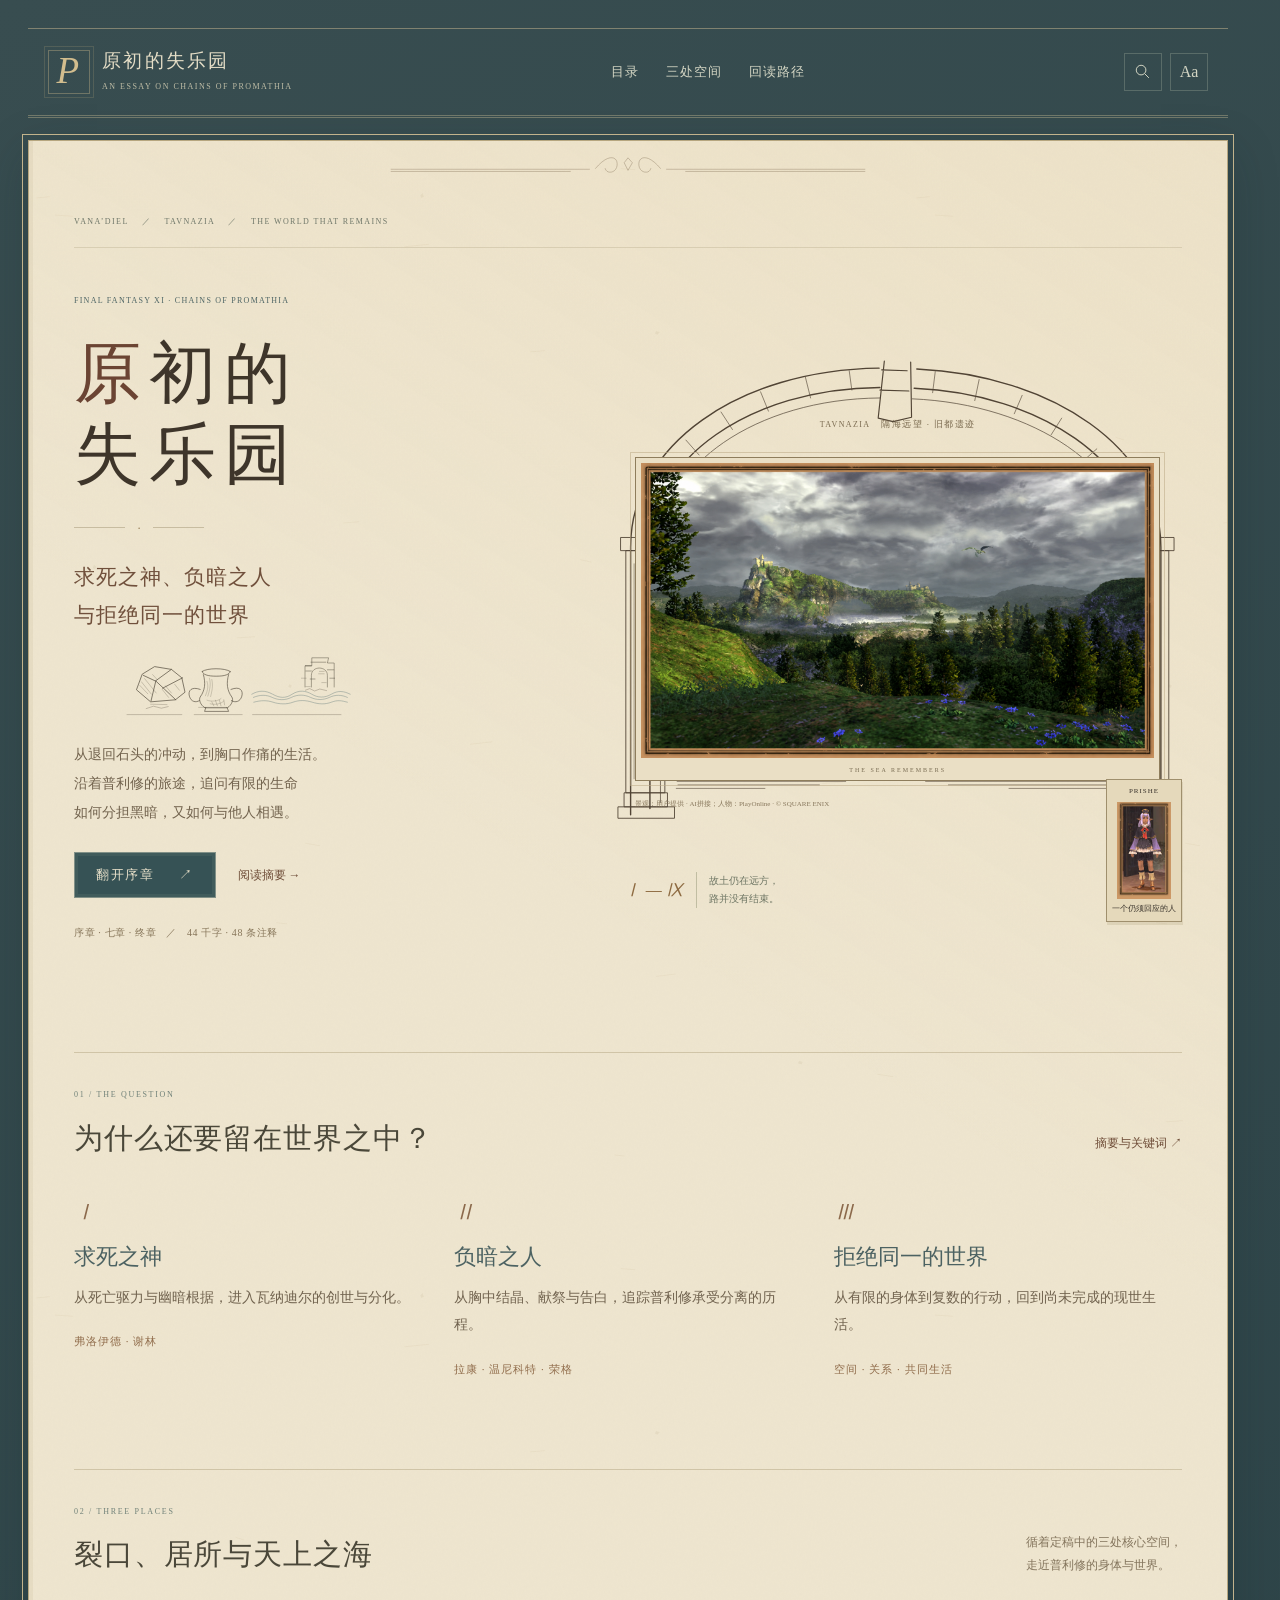
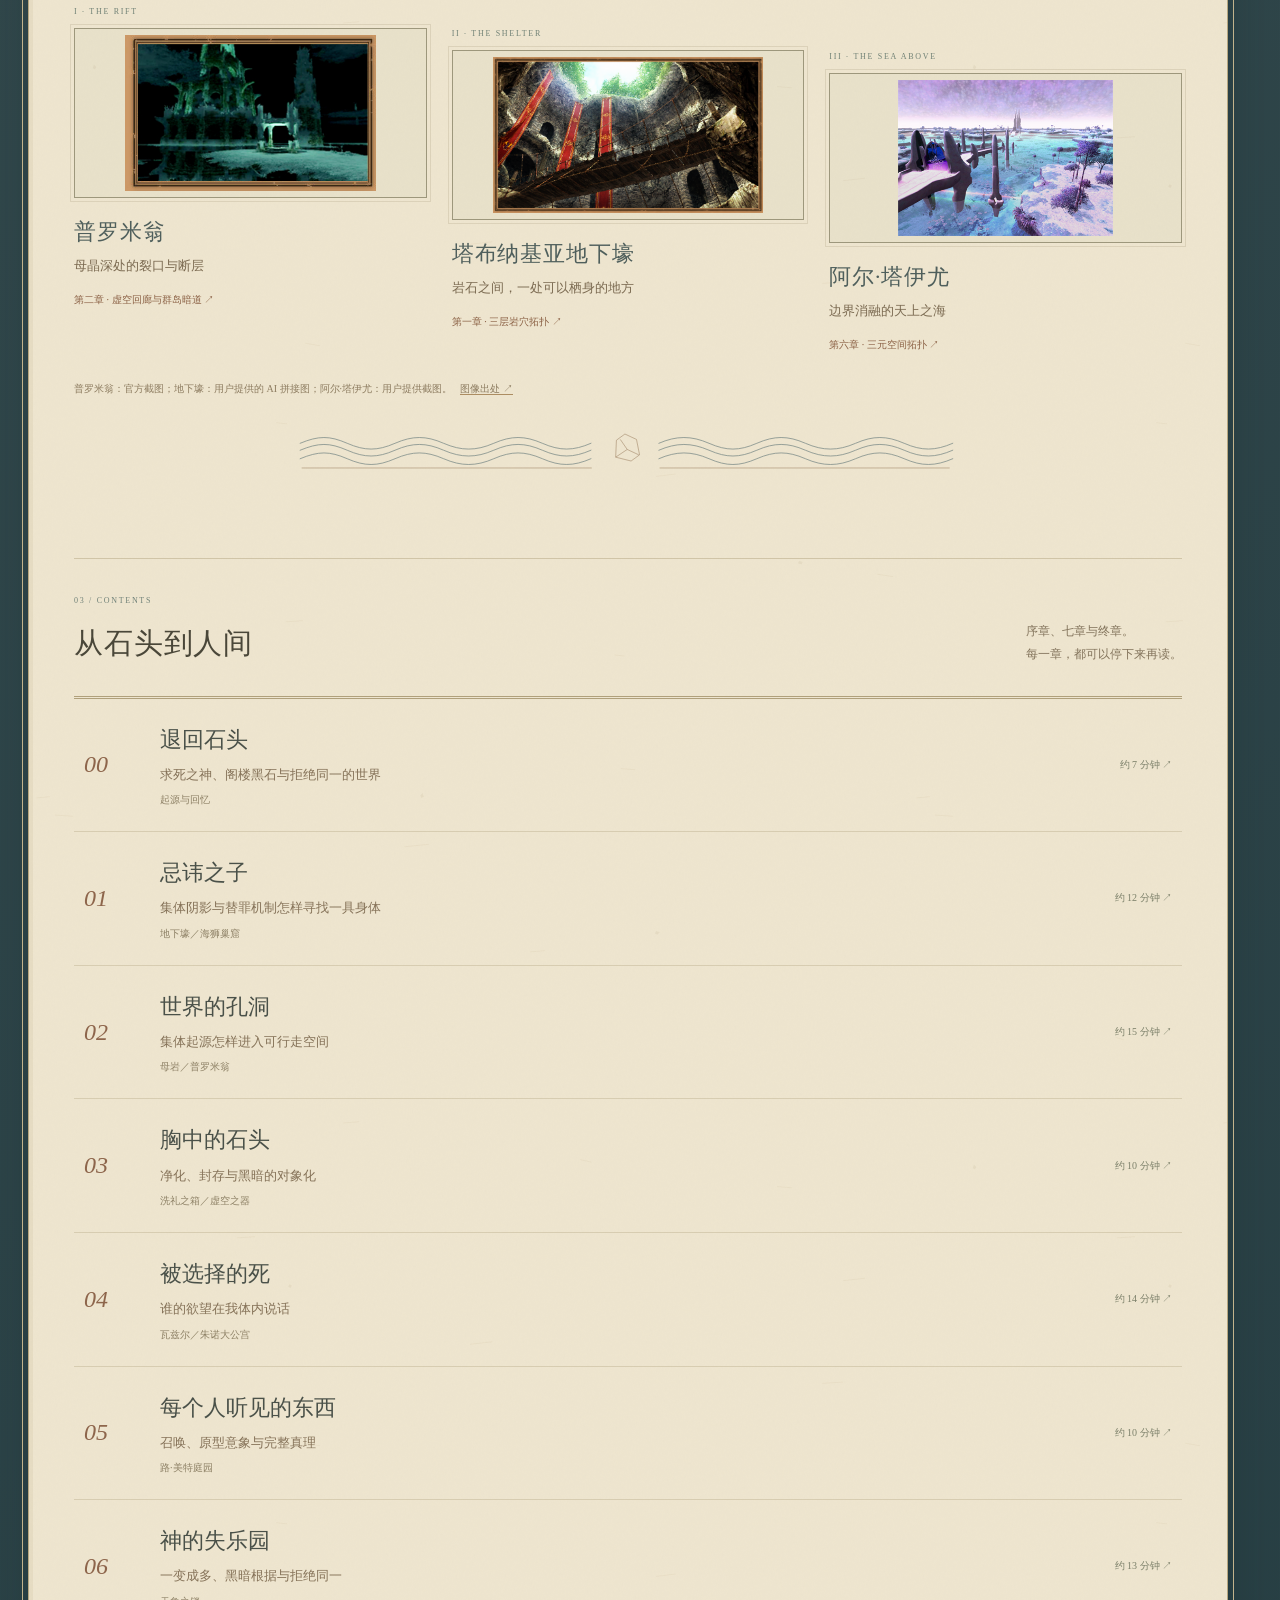
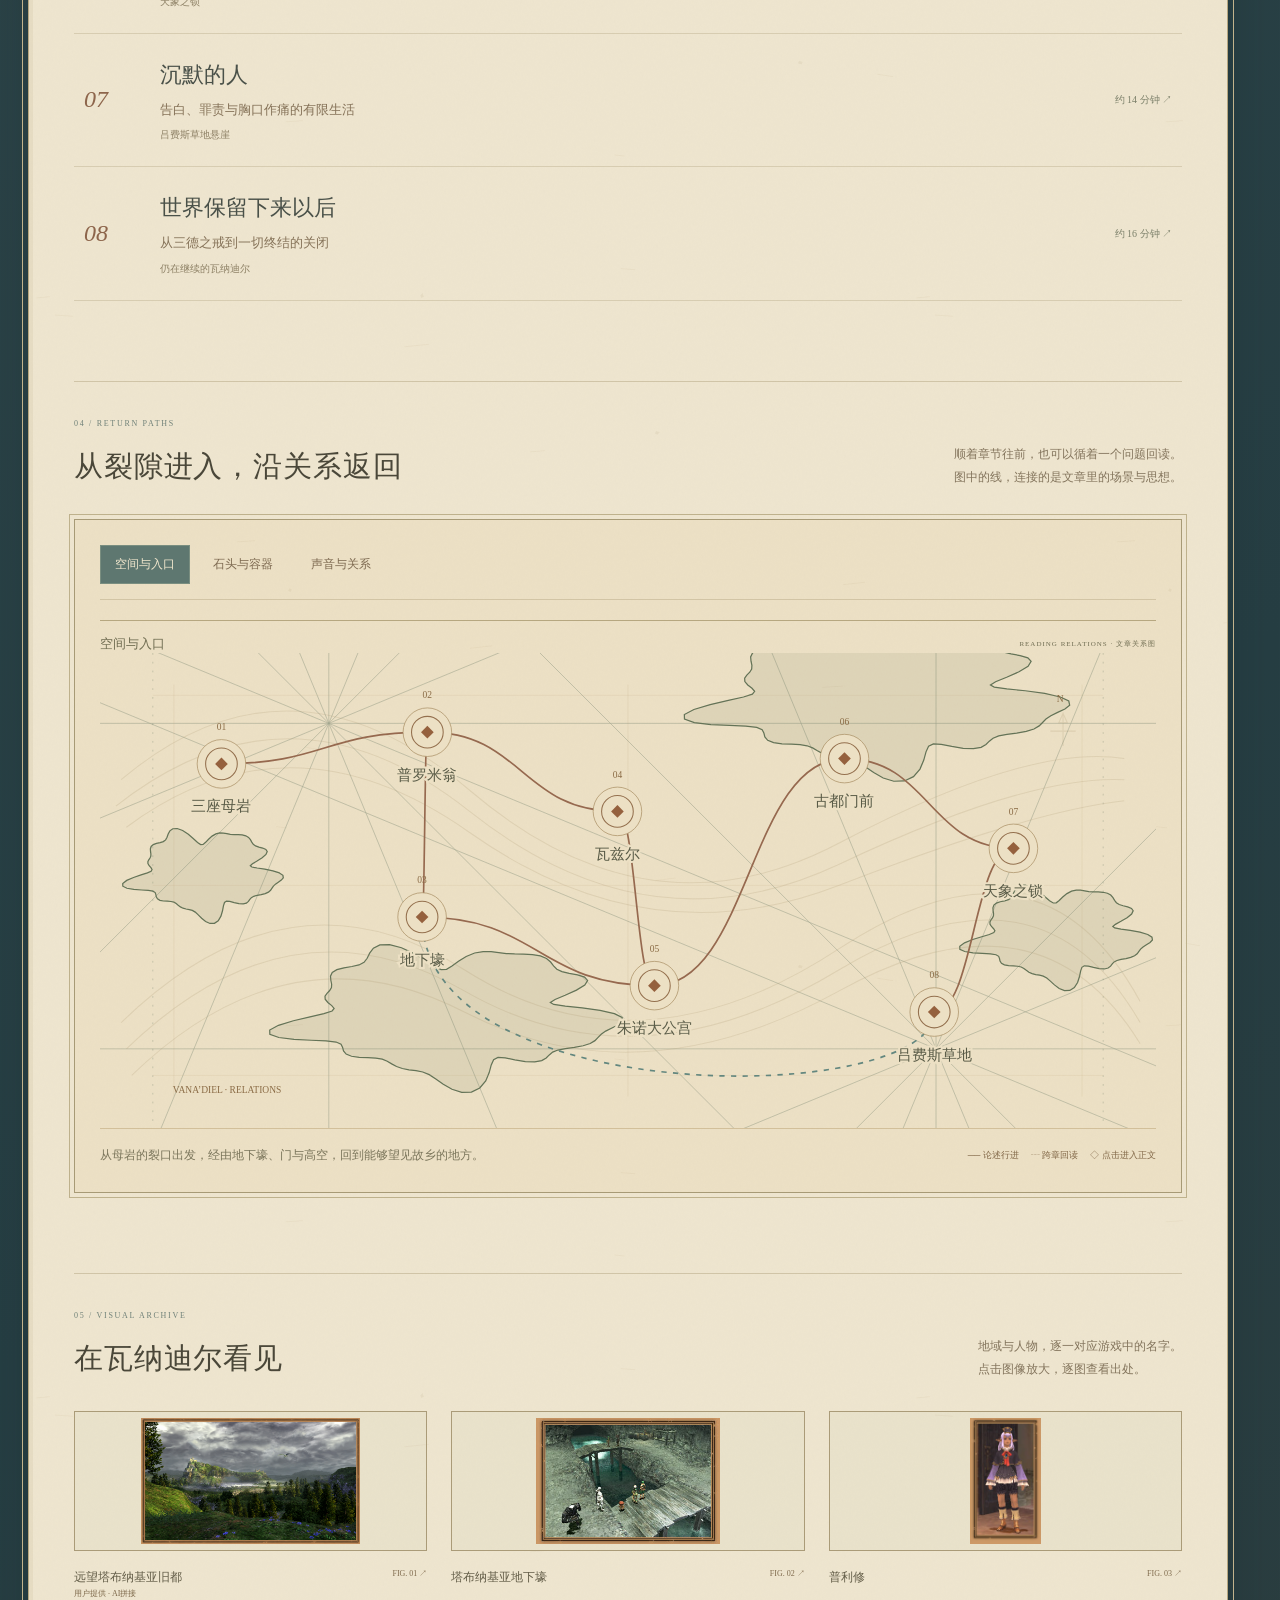
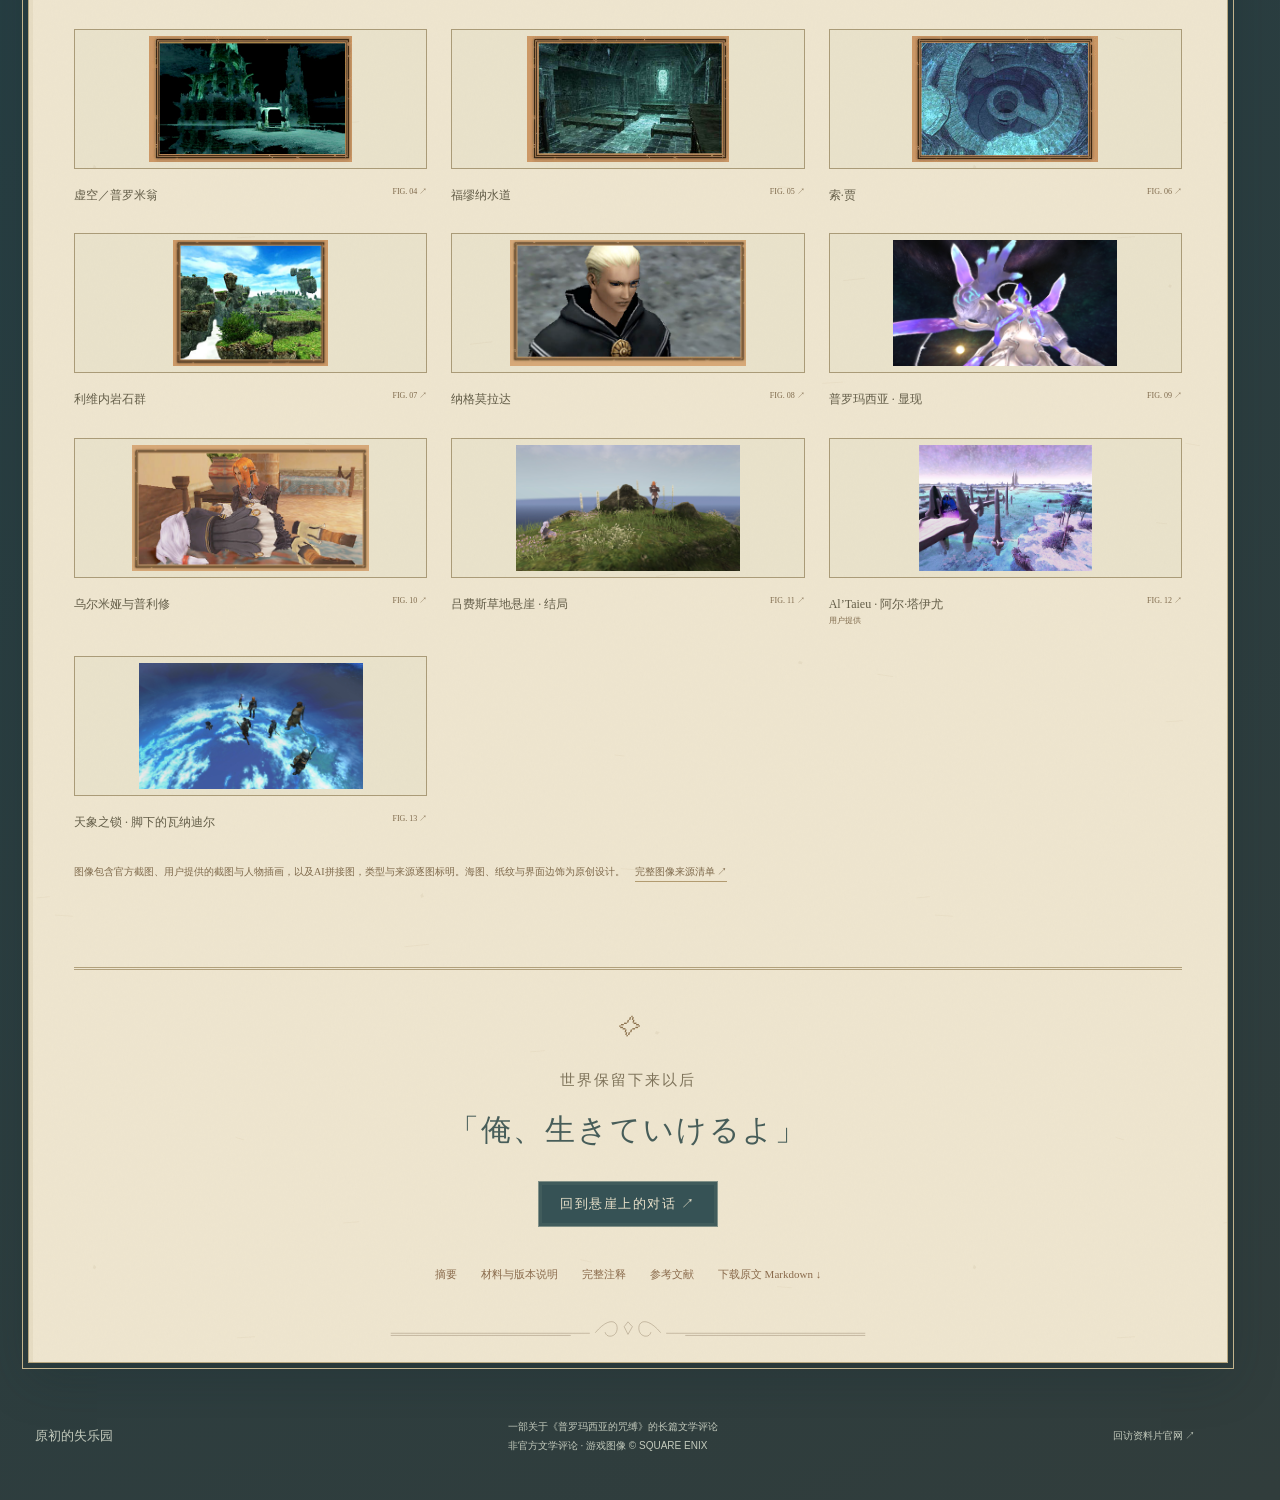
==== index.html @ 039334c1 "Publish Renaissance folio design with the essay imagery" ====
<!doctype html>
<html lang="zh-CN" data-theme="paper">
<head>
 <meta charset="utf-8"><meta name="viewport" content="width=device-width,initial-scale=1">
 <meta name="description" content="《原初的失乐园》CoP长篇文学评论。循着入口、石头与声音，穿过瓦纳迪尔的裂隙，回到仍在继续的生活。">
 <meta name="theme-color" content="#132d37"><meta name="robots" content="noindex,nofollow">
 <title>原初的失乐园</title><link rel="stylesheet" href="edition.css?v=d5ac76a768ab">
</head>
<body>
 <a id="home"></a>
 <a class="skip-link" href="#manuscript">跳至正文</a>
 <div class="page-progress" aria-hidden="true"><i></i></div>
 <header class="site-header"><a class="site-brand" href="#home" aria-label="原初的失乐园首页"><span class="seal" aria-hidden="true">P</span><span>原初的失乐园<small>AN ESSAY ON CHAINS OF PROMATHIA</small></span></a><nav aria-label="网站导航"><a href="#contents">目录</a><a href="#spaces">三处空间</a><a href="#atlas">回读路径</a></nav><div class="header-tools"><button class="icon-button" id="search-open" aria-label="搜索全文"><svg viewBox="0 0 24 24"><circle cx="10" cy="10" r="6.8"/><path d="m15 15 6 6"/></svg></button><button class="icon-button" id="settings-open" aria-label="阅读设置"><span aria-hidden="true">Aa</span></button></div></header>
 <div class="sea-atmosphere" aria-hidden="true"><div class="dusk-horizon"></div><svg class="sea-waves" viewBox="0 0 1600 600" preserveAspectRatio="none"><g fill="none" stroke="currentColor"><path d="M-100 240Q150 160 400 240T900 240T1400 240T1900 240"/><path d="M-100 275Q180 190 460 275T1020 275T1580 275"/><path d="M-100 320Q140 230 380 320T860 320T1340 320T1820 320"/><path d="M-100 385Q200 285 500 385T1100 385T1700 385"/><path d="M-100 465Q150 360 400 465T900 465T1400 465T1900 465"/></g></svg></div>
 <main id="home-view">
  <div class="hero-wrap">
   <div class="breadcrumb">VANA’DIEL <span>／</span> TAVNAZIA <span>／</span> THE WORLD THAT REMAINS</div>
   <section class="hero" aria-labelledby="book-title">
    <div class="hero-copy"><p class="eyebrow">FINAL FANTASY XI <span>·</span> CHAINS OF PROMATHIA</p><h1 id="book-title">原初的<br><span>失乐园</span></h1><div class="title-ornament" aria-hidden="true"><i></i>·<i></i></div><p class="book-subtitle">求死之神、负暗之人<br>与拒绝同一的世界</p><div class="book-device" aria-hidden="true"></div><p class="hero-description">从退回石头的冲动，到胸口作痛的生活。<br>沿着普利修的旅途，追问有限的生命<br>如何分担黑暗，又如何与他人相遇。</p><div class="hero-actions"><a class="primary-button" href="#chapter-00">翻开序章 <span>↗</span></a><a class="text-button" href="#abstract">阅读摘要 →</a><button class="text-button" id="resume-button" hidden>继续上次阅读 →</button></div><p class="edition-line" id="edition-line">序章 · 七章 · 终章 <span>／</span> 完整阅读版</p></div>
    <div class="hero-visual" aria-label="塔布纳基亚群岛游戏景观"><svg class="hero-contours" viewBox="0 0 650 520" aria-hidden="true"><g fill="none" stroke="currentColor"><ellipse cx="360" cy="250" rx="270" ry="190" transform="rotate(-16 360 250)"/><ellipse cx="360" cy="250" rx="245" ry="170" transform="rotate(-16 360 250)"/><ellipse cx="360" cy="250" rx="220" ry="150" transform="rotate(-16 360 250)"/><ellipse cx="360" cy="250" rx="195" ry="130" transform="rotate(-16 360 250)"/><path d="M0 420Q210 20 640 390M50 60Q600 500 580 10" stroke-dasharray="4 8"/></g></svg><span class="plate-index">TAVNAZIA <i>隔海远望 · 旧都遗迹</i></span><div class="landscape-pair seascape-plate"><span class="plate-bookmark" aria-hidden="true">Ⅶ</span><img src="user-tavnazia-distant.png" alt="远望塔布纳基亚旧都遗迹，AI拼接图" width="1652" height="952"><span class="plate-inscription">THE SEA REMEMBERS</span></div><div class="portrait-card"><span>PRISHE</span><img src="prishe-p_photo_03.jpg" alt="普利修的游戏内人物形象" width="160" height="300"><small>一个仍须回应的人</small></div><div class="hero-coordinate"><span>Ⅰ — Ⅸ</span><p>故土仍在远方，<br>路并没有结束。</p></div><p class="hero-credit">景观：用户提供 · AI拼接；人物：PlayOnline · © SQUARE ENIX</p></div>
   </section>
  </div>
  <section class="argument-section" aria-labelledby="argument-title">
   <div class="section-heading"><div><p class="eyebrow">01 / THE QUESTION</p><h2 id="argument-title">为什么还要留在世界之中？</h2></div><a class="text-button" href="#abstract">摘要与关键词 ↗</a></div>
   <div class="argument-columns">
    <a href="#chapter-00-1"><span class="argument-number">Ⅰ</span><h3>求死之神</h3><p>从死亡驱力与幽暗根据，进入瓦纳迪尔的创世与分化。</p><small>弗洛伊德 · 谢林</small></a>
    <a href="#chapter-03"><span class="argument-number">Ⅱ</span><h3>负暗之人</h3><p>从胸中结晶、献祭与告白，追踪普利修承受分离的历程。</p><small>拉康 · 温尼科特 · 荣格</small></a>
    <a href="#chapter-08"><span class="argument-number">Ⅲ</span><h3>拒绝同一的世界</h3><p>从有限的身体到复数的行动，回到尚未完成的现世生活。</p><small>空间 · 关系 · 共同生活</small></a>
   </div>
  </section>
  <section class="spaces-section" id="spaces" aria-labelledby="spaces-title">
   <div class="section-heading"><div><p class="eyebrow">02 / THREE PLACES</p><h2 id="spaces-title">裂口、居所与天上之海</h2></div><p>循着定稿中的三处核心空间，<br>走近普利修的身体与世界。</p></div>
   <div class="space-plates">
    <a href="#chapter-02-2" class="space-plate"><span class="space-index">I · THE RIFT</span><img src="emptiness-e_photo_03.jpg" alt="普罗米翁的虚空地形与建筑残迹" width="313" height="176" loading="lazy"><h3>普罗米翁</h3><p>母晶深处的裂口与断层</p><small>第二章 · 虚空回廊与群岛暗道 ↗</small></a>
    <a href="#chapter-01-1" class="space-plate"><span class="space-index">II · THE SHELTER</span><img src="user-safehold-stitched.png" alt="塔布纳基亚地下壕的天井与木栈桥，AI拼接图" width="1653" height="952" loading="lazy"><h3>塔布纳基亚地下壕</h3><p>岩石之间，一处可以栖身的地方</p><small>第一章 · 三层岩穴拓扑 ↗</small></a>
    <a href="#chapter-06-1" class="space-plate"><span class="space-index">III · THE SEA ABOVE</span><img src="user-al-taieu.png" alt="阿尔·塔伊尤的浅蓝水面与白色建筑" width="407" height="296" loading="lazy"><h3>阿尔·塔伊尤</h3><p>边界消融的天上之海</p><small>第六章 · 三元空间拓扑 ↗</small></a>
   </div>
   <p class="space-source-note">普罗米翁：官方截图；地下壕：用户提供的 AI 拼接图；阿尔·塔伊尤：用户提供截图。<a href="images.json" target="_blank" rel="noopener">图像出处 ↗</a></p>
  </section>
  <section class="contents-section" id="contents" aria-labelledby="contents-title"><div class="section-heading"><div><p class="eyebrow">03 / CONTENTS</p><h2 id="contents-title">从石头到人间</h2></div><p>序章、七章与终章。<br>每一章，都可以停下来再读。</p></div><div id="chapter-cards" class="chapter-cards"></div></section>
  <section class="atlas-section" id="atlas" aria-labelledby="atlas-title"><div class="section-heading"><div><p class="eyebrow">04 / RETURN PATHS</p><h2 id="atlas-title">从裂隙进入，沿关系返回</h2></div><p>顺着章节往前，也可以循着一个问题回读。<br>图中的线，连接的是文章里的场景与思想。</p></div><div class="atlas-paper"><div class="atlas-tabs" role="tablist" aria-label="选择阅读路径"><button role="tab" aria-selected="true" data-route="space">空间与入口</button><button role="tab" aria-selected="false" data-route="stone">石头与容器</button><button role="tab" aria-selected="false" data-route="voice">声音与关系</button></div><div class="atlas-topline"><span id="route-title">空间与入口</span><small>READING RELATIONS · 文章关系图</small></div><div id="atlas-graph" role="tabpanel" aria-label="阅读路径图"></div><div class="atlas-bottom"><p id="route-description"></p><div class="map-legend"><span>── 论述行进</span><span>┄ 跨章回读</span><span>◇ 点击进入正文</span></div></div></div></section>
  <section class="archive-section" id="archive" aria-labelledby="archive-title"><div class="section-heading"><div><p class="eyebrow">05 / VISUAL ARCHIVE</p><h2 id="archive-title">在瓦纳迪尔看见</h2></div><p>地域与人物，逐一对应游戏中的名字。<br>点击图像放大，逐图查看出处。</p></div><div class="gallery-grid" id="gallery-grid"></div><p class="archive-note">图像包含官方截图、用户提供的截图与人物插画，以及AI拼接图，类型与来源逐图标明。海图、纸纹与界面边饰为原创设计。<a href="images.json" target="_blank">完整图像来源清单 ↗</a></p></section>
  <section class="colophon"><span class="colophon-mark" aria-hidden="true">✧</span><p>世界保留下来以后</p><h2>「俺、生きていけるよ」</h2><a class="primary-button" href="#chapter-07">回到悬崖上的对话 ↗</a><div class="colophon-links"><a href="#abstract">摘要</a><a href="#materials">材料与版本说明</a><a href="#notes">完整注释</a><a href="#bibliography">参考文献</a><a href="原初的失乐园.md?v=62297cf5870a" download>下载原文 Markdown ↓</a></div></section>
 </main>
 <div id="reader-view" hidden>
  <div class="reading-toolbar"><button id="mobile-toc" class="text-button" aria-expanded="false" aria-controls="reading-toc">☰ 目录</button><a href="#home">← 返回首页</a><span id="current-chapter-label"></span><span id="chapter-progress" aria-label="本章阅读进度"></span><button id="reader-settings" class="text-button" aria-label="阅读排版设置">Aa</button><button class="text-button" id="focus-toggle" aria-pressed="false">专注阅读</button></div>
  <button id="toc-scrim" aria-label="收起目录" hidden></button><div class="reader-layout"><aside class="reader-toc" id="reading-toc" aria-label="章节目录"><button id="toc-close" class="text-button">收起目录 ×</button><div class="aside-label">CONTENTS / 目录</div><button id="toc-search" class="text-button">搜索全文 ⌕</button><nav id="reader-navigation"></nav><div class="toc-links"><a href="#abstract">摘要</a><a href="#materials">材料说明</a><a href="#notes">完整注释</a><a href="#bibliography">参考文献</a></div><a class="download-link" href="原初的失乐园.md?v=62297cf5870a" download>↓ 下载完整原文</a></aside><main id="manuscript" tabindex="-1"><section class="reading-appendix" id="abstract"><h3 id="s-abstract-00">摘要</h3>
<p id="p-abstract-0" class="text-paragraph">本文以大型多人在线角色扮演游戏（MMORPG）《最终幻想XI》第二部资料片《普罗玛西亚的咒缚》（<em>Chains of Promathia</em>）及其与《吉拉特的幻影》合流终局《置身于世，你思念着什么？》（<em>Apocalypse Nigh</em>）中核心人物普利修（Prishe）的具身经历为研究对象，提出<strong>“退回石头的冲动”</strong>这一核心批评范畴，结合弗洛伊德、谢林、拉康、温尼科特、荣格五大理论传统与勒温空间拓扑场论展开深度心理学与存在—本体论批评。文章首先将瓦纳迪尔“母水晶一分为五、凡人容器分担男神黑暗”的创世神话置于弗洛伊德死亡驱力（<em>Todestrieb</em>）与谢林《自由论》幽暗“根据”（<em>Grund</em>）的双主轴下，阐明分担内在暗影如何构成有限个体独立实存与跨隔阂之爱的前提；进而追踪普利修从大圣堂洗礼导致的体内创伤结晶与“匮乏缺失之焦虑”、流亡聚落胡桃木门内的“看护者假自体”与大公宫的生死驱力献祭妥协，直至吕费斯草地迎风悬崖上通过第一人称告白完成“穿越基本幻想”、在同伴无报复幸存中承受分离之痛（<em>Schmerz</em>）并唤醒源自心脏搏动的“真自体”，最终在合流终局与众同伴共同清算投石实在余波的完整弧线。依托“普罗米翁（母晶创伤解离场）—塔布纳基亚地下壕（岩石抱持性摇篮）—阿尔·塔伊尤（天上之海流态去分化场）”的三元空间心理拓扑谱系，本文旨在论证：背负裂痕与必死时间的有限个体，如何在拒绝退回原初无差别同一的前提下，于分离的距离与复数承诺中共同承担未完成的现世生活。</p>
<p id="p-abstract-1" class="text-paragraph"><strong>关键词</strong>：<code>死亡驱力</code>；<code>幽暗根据</code>；<code>穿越基本幻想</code>；<code>看护者假自体</code>；<code>拓扑心理学</code>；<code>炼金容器</code>；<code>MMORPG叙事批评</code>；<code>最终幻想XI</code>；<code>普利修</code>；<code>分离之痛</code></p>
<hr class="chapter-rule"></section><section class="reading-chapter" data-chapter="chapter-00" id="chapter-00"><header class="chapter-heading"><span class="folio">CHAPTER 00 / 起源与回忆</span><h2 aria-label="序章　退回石头的冲动：求死之神、阁楼黑石与拒绝同一的世界">序章　退回石头的冲动<span class="chapter-subtitle">求死之神、阁楼黑石与拒绝同一的世界</span></h2><div class="chapter-meta">约 7 分钟 · 2,869 字</div></header><figure class="chapter-image supplied-image"><button class="image-button" data-image="user-tavnazia-distant.png" data-caption="远望塔布纳基亚旧都 · AI拼接" data-source="image-credits.html#user-tavnazia-distant" data-source-label="用户提供 · AI拼接" aria-label="放大：草坡与林海之外的塔布纳基亚旧都遗迹，AI拼接图"><img src="user-tavnazia-distant.png" alt="草坡与林海之外的塔布纳基亚旧都遗迹，AI拼接图" loading="lazy" width="1652" height="952"></button><figcaption>远望塔布纳基亚旧都 · AI拼接<a href="image-credits.html#user-tavnazia-distant" target="_blank" rel="noopener noreferrer">用户提供 · AI拼接 · 图像及角色权利归原权利人 ↗</a></figcaption></figure><div class="manuscript-content"><a id="chapter-00-1"></a>
<h3 id="s-chapter-00-00">求死之神与黑暗根据：弗洛伊德、谢林与创世失乐园</h3>
<p id="p-chapter-00-0" class="text-paragraph">《最终幻想XI：普罗玛西亚的咒缚》将暮光男神普罗玛西亚追求“完全之死”、黎明女神阿尔塔纳保存其生命以及凡人世界的生成构筑为同一场创世事件。在终局天象之锁战后响起的《石之记忆》神歌中，这一太古起源收束于“神之乐园成为瓦纳迪尔”（<em>Paradise was no longer. / Thus was born the world of Vana&#x27;diel.</em>）的判断<a href="#reader-c06-n02" class="note-ref" aria-label="注释 06-02">06-02</a>。不同于传统原罪论“先有完好乐园、后因人类违命而失落”的线性结构，瓦纳迪尔的创世神话呈现出鲜明的本体论悖论：凡人世界并非诞生于完满的秩序，而是诞生于原初同一体的破裂——女神为挽留男神性命并孕育人类，从单一母水晶中强行夺取力量，致使母水晶崩裂为五块，并将男神体内的“虚空之暗”（虚ろなる闇）分散封入万千凡人的肉身“容器”（うつわ / vessels）之中<a href="#reader-c06-n02" class="note-ref" aria-label="注释 06-02">06-02</a>。本文以“原初的失乐园”为题，旨在从学理上追问这一创世结构的核心张力：为什么暮光中的神明始终渴求回归死寂的同一，而背负暗影与裂痕的有限凡人，又凭借怎样的存在论与心理学根基拒绝退回原初合一？</p>
<p id="p-chapter-00-1" class="text-paragraph">为了剖析这一问题，本文提出<strong>“退回石头的冲动”</strong>这一核心批评范畴，并以弗洛伊德（Sigmund Freud）在《超越快乐原则》与《文明及其不满》中的驱力理论，同谢林（F. W. J. Schelling）在《对人类自由本质及相关对象的哲学探讨》（以下简称《自由论》）中的分化形而上学，建立审视神话与现世危机的理论框架<a href="#reader-c00-n01" class="note-ref" aria-label="注释 00-01">00-01</a><a href="#reader-c06-n04" class="note-ref" aria-label="注释 06-04">06-04</a>。</p>
<p id="p-chapter-00-2" class="text-paragraph">在《超越快乐原则》中，弗洛伊德探讨了有机生命面对过量创伤刺激时的双重反应机制：一方面，当剧烈的外部冲击突破心灵防线，主体不得不通过强迫重复将游离的创伤能量加以“绑定”（<em>Bindung</em>）；另一方面，在维系个体联结的“爱欲”（<em>Eros</em>）底层，有机生命内部还潜藏着一股旨在彻底卸除生存张力、回复到无机物初始静止状态的<strong>“死亡驱力”（<em>Todestrieb</em>）</strong><a href="#reader-c00-n01" class="note-ref" aria-label="注释 00-01">00-01</a>。及至《文明及其不满》，弗洛伊德进一步将宗教神秘主义所推崇的“大洋感”（oceanic feeling，即消弭自我与外部世界边界的无差别一体感），界定为自我在尚未经受现实原则切割之前的原初退行状态，并引述席勒《潜水者》的诗句指出，唯有脱离吞没个体的深海、“得以在上方玫瑰色晨光中呼吸的人”，才真正驻足于有限的人间生活<a href="#reader-c00-n01" class="note-ref" aria-label="注释 00-01">00-01</a>。</p>
<p id="p-chapter-00-3" class="text-paragraph">如果说弗洛伊德从元心理学上解释了受苦生灵为何会萌生“卸下有机紧张、退回如石头般的无机静止或深海大洋感”的冲动，那么谢林在《自由论》中则从本体论上回答了：<strong>为什么单一完满的“神之乐园”必须碎裂，为什么凡人作为“器”必须在体内分担一份“虚空之暗”？</strong> 谢林指出，在无差别的原初同一体（<em>Ungrund</em>）中并不存在独立的人格与自由；任何有限存在物若要作为独立的个体而“实存”（<em>Existenz</em>），其内部都必须包涵一个区别于普遍光明秩序的收缩性、幽暗基底——即<strong>“根据”（<em>Grund</em>）</strong><a href="#reader-c06-n04" class="note-ref" aria-label="注释 06-04">06-04</a>。正是这层安居于个体内部的幽暗“根据”，撑开了自我与他人之间不可被直接吞并的分离边界，并使独立存在者之间跨越隔阂的结合——<strong>“爱”（<em>Liebe</em>）</strong>——成为可能<a href="#reader-c06-n04" class="note-ref" aria-label="注释 06-04">06-04</a><a href="#reader-c08-n03" class="note-ref" aria-label="注释 08-03">08-03</a>。在《普罗玛西亚的咒缚》中，男神企图收回人类容器中的全部虚空以达成“完全之死”，实质上是要求抹除谢林所说的个体“根据”，将分化的世界重新拉回弗洛伊德所说的无机死寂；而少女普利修与同伴们的抗争，则是在守护同伴的爱欲与内部求死暗流的剧烈冲突中，探索有限个体如何在不退回原初同一的前提下承担现世生活。</p>
<hr class="chapter-rule">
<a id="chapter-00-2"></a>
<h3 id="s-chapter-00-01">斜坡顽石、阁楼黑石与胸中魔晶石：普利修的主体困境与理论坐标</h3>
<p id="p-chapter-00-4" class="text-paragraph">上述“退回石头的冲动”与“个体化根据”的张力，在进入普利修（Prishe）的人物分析时，具体凝聚为一块嵌入少女胸膛的矿石——“魔晶石”（Magicite）。为了说明这块体内矿石的心理学性质，可以先将其与卡尔·荣格（C. G. Jung）在《回忆、梦、思考》第一章中记录的两段童年石头经验作一对照<a href="#reader-c00-n01" class="note-ref" aria-label="注释 00-01">00-01</a><a href="#reader-c00-n02" class="note-ref" aria-label="注释 00-02">00-02</a>。荣格回忆自己七至九岁时常独自坐在花园斜坡的顽石上，在“究竟是我坐在石头上，还是我就是那块石头”的主客体眩晕中体会到非人永恒感的强烈吸力，即便三十年后重返斜坡，他仍须猛力将自己从那种脱离人间的静止吸力中拽开，以免丧失对成年生活与未来的把握<a href="#reader-c00-n01" class="note-ref" aria-label="注释 00-01">00-01</a>；十岁时，面对内心的分裂与外界的不确定性，他又将一枚涂黑的小木人与一块莱茵河畔捡来的光滑黑石锁入铅笔盒，藏在阁楼禁止踏足的屋顶横梁上，借“阁楼里妥善安放的黑石”来平复日常挫败中的自我分裂<a href="#reader-c00-n02" class="note-ref" aria-label="注释 00-02">00-02</a>。</p>
<p id="p-chapter-00-5" class="text-paragraph">荣格可以把象征永恒静止的黑石锁在阁楼横梁的木盒里，自身继续在自然流逝的时间中成长；而在瓦纳迪尔的叙事中，普利修胸前的魔晶石却是一场直接发生在身体内部的创伤性封印——幼年时，大圣堂的远古遗物“洗礼之箱”（洗礼の箱）对她体内原有的“虚空”产生剧烈感应，将其就地结晶为嵌在胸口的魔晶石，使她的身体停滞在孩童状态，并赋予了她直接听见他人心声的“心灵之言”（心の言葉）<a href="#reader-c00-n03" class="note-ref" aria-label="注释 00-03">00-03</a>。</p>
<p id="p-chapter-00-6" class="text-paragraph">围绕这具被结晶冻结的特殊身体，本文结合<strong>弗洛伊德至拉康的精神分析脉络、温尼科特（D. W. Winnicott）的客体关系理论与荣格的分析心理学</strong>，从三个相互关联的层面展开人物批评<a href="#reader-c00-n01" class="note-ref" aria-label="注释 00-01">00-01</a><a href="#reader-c05-n03" class="note-ref" aria-label="注释 05-03">05-03</a><a href="#reader-c07-n03" class="note-ref" aria-label="注释 07-03">07-03</a>：</p>
<ol><li><strong>创伤结晶、必死性裂口的堵塞与穿越幻想（弗洛伊德—拉康轴）</strong>：洗礼反应一方面将普利修体内的幽暗驱力凝结为无法摘除的内部创伤异物，另一方面又以不死矿石堵死了她作为凡人自然谢幕的有限性出口，引发拉康在《第十期研讨班：焦虑》中所说的<strong>“匮乏缺失之焦虑”（<em>manque du manque</em>）</strong><a href="#reader-c04-n04" class="note-ref" aria-label="注释 04-04">04-04</a><a href="#reader-c05-n03" class="note-ref" aria-label="注释 05-03">05-03</a>。本文追踪普利修如何在“护佑同伴的爱欲”与“渴望自身迎来终点的求死冲动”之间经历献祭妥协与驱力解绑，并最终在终局悬崖上通过第一人称告白完成拉康所说的<strong>“穿越基本幻想”（<em>la traversée du fantasme</em>）</strong><a href="#reader-c04-n05" class="note-ref" aria-label="注释 04-05">04-05</a><a href="#reader-c06-n06" class="note-ref" aria-label="注释 06-06">06-06</a><a href="#reader-c07-n01" class="note-ref" aria-label="注释 07-01">07-01</a>。</li><li><strong>看护者假自体、无报复幸存与真自体的身体苏醒（温尼科特轴）</strong>：面对流亡共同体的替罪猜忌，普利修长期以粗豪的第一人称“俺”（「俺」）、戏谑的自嘲与冲锋在前的英雄姿态，构筑起保护内部脆弱核心的<strong>“看护者假自体”（Caretaker Self）</strong><a href="#reader-c07-n03" class="note-ref" aria-label="注释 07-03">07-03</a>。本文分析这一防御外壳如何在乌尔米娅、典膳的抱持守望与终局玩家“无报复的幸存”（survival without retaliation）中卸除，使她在弗洛伊德所说的爱欲分离之痛（<em>Schmerz</em>，即“我的胸口好疼啊”［「胸がいてぇんだ」］）中，找回温尼科特所谓“源自身体组织鲜活感、心脏搏动与呼吸的真自体（True Self）”<a href="#reader-c04-n04" class="note-ref" aria-label="注释 04-04">04-04</a><a href="#reader-c07-n03" class="note-ref" aria-label="注释 07-03">07-03</a>。</li><li><strong>阴影整合、炼金容器（<em>vas</em>）与非膨胀的个体化（荣格轴）</strong>：不同于神代技术器物（窥心护身符、洗礼之箱、虚空之器）将黑暗当作外在客体加以压制或抽干的失败尝试，也不同于纳格莫拉达企图吞并“完全真相”而招致的自我膨胀（ego-inflation），普利修的肉身构成了承受内在煎熬并完成象征转化的炼金蒸馏容器（<em>vas</em>），在终局认领“人之为人的证明、那份虚空之暗”后，实现了荣格所说的“不将自己封闭在世界之外，而是把世界聚拢到自己身边”的有限个体化<a href="#reader-c03-n05" class="note-ref" aria-label="注释 03-05">03-05</a><a href="#reader-c05-n02" class="note-ref" aria-label="注释 05-02">05-02</a><a href="#reader-c07-n05" class="note-ref" aria-label="注释 07-05">07-05</a>。</li></ol>
<hr class="chapter-rule">
<a id="chapter-00-3"></a>
<h3 id="s-chapter-00-02">三元空间拓扑与核心命题：失去、完满许诺与分离边界</h3>
<p id="p-chapter-00-7" class="text-paragraph">在研究路径上，普利修与同伴们的主体演化并非脱离空间孤立展开，而是紧密依托于《普罗玛西亚的咒缚》三座核心场景的转换。本文引入<strong>库尔特·勒温（Kurt Lewin）《拓扑心理学原理》</strong>关于“心理生活空间”（<em>psychological life space</em>）、路径位移（<em>locomotion</em>）、边界屏障与“去分化”（<em>dedifferentiation</em>）的拓扑场论<a href="#reader-c02-n02" class="note-ref" aria-label="注释 02-02">02-02</a>，将<strong>“普罗米翁（母晶虚空）—塔布纳基亚地下壕（三层岩石掩体）—阿尔·塔伊尤（天上之海）”</strong>界定为三元空间心理拓扑：普罗米翁对应“外部防线破裂、内部通路断裂的创伤解离场”，天上之海对应“内部个体边界彻底消融、张力归零的流态去分化场”，而介于两者之间的塔布纳基亚地下壕，则呈现出从“刚性围城屏障”向“有界而敞开的人间抱持性生活空间”的转化轨迹<a href="#reader-c01-n01" class="note-ref" aria-label="注释 01-01">01-01</a><a href="#reader-c02-n01" class="note-ref" aria-label="注释 02-01">02-01</a><a href="#reader-c06-n01" class="note-ref" aria-label="注释 06-01">06-01</a>。</p>
<p id="p-chapter-00-8" class="text-paragraph">沿着这一空间与叙事脉络，全文的论证围绕以下三个核心命题推进：</p>
<p id="p-chapter-00-9" class="text-paragraph">第一是<strong>“失去（Loss）”的存在论转化</strong>。普利修在二十年前的水晶战争中失去了故都，又因胸口的魔晶石失去了与同龄人共同成长老去的时间流动性；而在终局吕费斯草地的悬崖上，当她失去胸中的不死矿石与读心特权、在沉默的同伴面前感到害怕、不安与胸口剧痛时，这一“特权的丧失”反而使她重返与凡人同等的有限性处境<a href="#reader-c00-n04" class="note-ref" aria-label="注释 00-04">00-04</a>。</p>
<p id="p-chapter-00-10" class="text-paragraph">第二是对各类<strong>“完满许诺”的批判性辨析</strong>。无论是太古“虚空之器”集中抽取黑暗的实验、梦境神兽迪亚波罗斯的避难所诱导、纳格莫拉达向男神乞求的“完全真相”，还是古都门前针对每位同行者发出的不同呼唤，均指向受苦生灵对“消除缺憾、张力与隔阂”的退行渴望<a href="#reader-c05-n01" class="note-ref" aria-label="注释 05-01">05-01</a>。本文旨在辨明：接纳有限的创伤与时间劳作，如何构成抵御总体性吞没的伦理分水岭。</p>
<p id="p-chapter-00-11" class="text-paragraph">第三是<strong>分离边界与主体间联结的条件</strong>。瓦纳迪尔的存续建立在母水晶一分为五、黑暗流散于万千容器的分化基础之上；而在人际层面上，普利修也必须面对典膳“关闭内心”（心を閉ざす）以及终局无法再读出玩家心思的认知边界，在不透明的分离距离中重新确立信任、言说与共同生活。第一章首先从她在塔布纳基亚地下壕的胡桃木门后接住“忌讳之子”这一称呼的场景切入。</p>
<hr class="chapter-rule"></div><nav class="chapter-turn" aria-label="章节翻页"><a href="#abstract"><small>上一页</small>← 摘要</a><a href="#chapter-01"><small>下一章</small>忌讳之子 →</a></nav></section><section class="reading-chapter" data-chapter="chapter-01" id="chapter-01"><header class="chapter-heading"><span class="folio">CHAPTER 01 / 地下壕／海狮巢窟</span><h2 aria-label="第一章　忌讳之子：集体阴影与替罪机制怎样寻找一具身体">第一章　忌讳之子<span class="chapter-subtitle">集体阴影与替罪机制怎样寻找一具身体</span></h2><div class="chapter-meta">约 12 分钟 · 4,949 字</div></header><figure class="chapter-image portrait-insert supplied-image"><button class="image-button" data-image="user-prishe-art.webp" data-caption="普利修 · 人物插画" data-source="image-credits.html#user-prishe-art" data-source-label="用户提供 · 人物插画" aria-label="放大：普利修坐姿人物插画，保留完整帽冠、长发与双足"><img src="user-prishe-art.webp" alt="普利修坐姿人物插画，保留完整帽冠、长发与双足" loading="lazy" width="795" height="1030"></button><figcaption>普利修 · 人物插画<a href="image-credits.html#user-prishe-art" target="_blank" rel="noopener noreferrer">用户提供 · 人物插画 · 图像及角色权利归原权利人 ↗</a></figcaption></figure><div class="manuscript-content"><p id="p-chapter-01-0" class="text-paragraph">在展开具体的场景细读之前，需先行说明本章与下一章在叙事时间上的编排策略：本章并不按游戏主线任务发生的时间先后（即从 <code>PM 1-1</code> 的三座母岩下潜依次推进至 <code>PM 2-1</code> 的孤岛漂流），而是依循人物处境的专题逻辑，直接从普利修在塔布纳基亚地下壕的初次登场（<code>PM 2-4</code>）切入，一路追踪至第四章的公开归罪风暴与海狮巢窟栈桥离别（<code>PM 4-4</code>）。采取这一“先人物处境、后空间起源”的切入次序，旨在让普利修活生生的人间声音、假自体防线与共同体替罪张力，先于创世神话与异界迷宫的宏大框架而显现于读者面前。至于一名来自三大国主大陆的局外人（玩家），究竟是如何在结识普利修之前先行坠入母晶裂口、又经由怎样的空间乱流抵达塔布纳基亚孤岛的，则将由第二章回溯至主线第一章的空间起点（<code>PM 1-1</code> 至 <code>PM 2-1</code>）予以完整交代。</p>
<a id="chapter-01-1"></a>
<h3 id="s-chapter-01-00">她怎样接住一个称呼：能指倒转、假自体防线与三层岩穴拓扑</h3>
<h4 id="s-chapter-01-01">把禁忌说成玩笑</h4>
<p id="p-chapter-01-1" class="text-paragraph">初次相遇的场景，落在主线第二章第四节《永恒回响之歌》（<code>PM 2-4</code>，《とこしえに響く歌》）的塔布纳基亚地下壕（Tavnazian Safehold）。当漂流至此的冒险者调查顶层那扇胡桃木门（Walnut Door）踏入普利修的房间，避难所的长老德斯帕谢尔（Despachiaire）随后来访。两人简短的交锋，借由说话次序与语体的强烈反差，勾勒出普利修在这座流亡者避难所中的微妙位置<a href="#reader-c01-n01" class="note-ref" aria-label="注释 01-01">01-01</a>。</p>
<p id="p-chapter-01-2" class="text-paragraph">在日文对白中，普利修常用粗砺、直率的“俺”（「俺」）自称，同长老古板威严的措辞针锋相对。见德斯帕谢尔踏入房门，她先是对长老罕见地踏足自己的住处表示惊奇，旋即主动以“我是忌讳之子”（「俺は忌むべき子」）接过那个悬在避难所上空的不祥称呼，反问长老：和自己搭话，难道不怕招来女神的惩罚吗？<a href="#reader-c01-n01" class="note-ref" aria-label="注释 01-01">01-01</a></p>
<p id="p-chapter-01-3" class="text-paragraph">交谈发生在普利修自己的房间里，她以住客之姿迎面截住了踏入房门的审视者；而“忌讳之子”（「忌むべき子」 / <em>the abhorrent one</em>）这道围绕她异常身体所结成的排斥性烙印，更被她先行一步抓在掌心，化作一句带刺的玩笑反抛给长老。为什么一个被共同体视作灾星的少女，会如此急切地把羞辱性的称号抢过来戴在自己头上？在弗洛伊德与拉康的精神分析视野中，为了避免在周遭长期的猜忌与排斥下沦为被动受审的无助客体，普利修采取了针对大他者<strong>“能指异化”（<em>aliénation</em>）的主动倒转</strong><a href="#reader-c00-n01" class="note-ref" aria-label="注释 00-01">00-01</a><a href="#reader-c04-n04" class="note-ref" aria-label="注释 04-04">04-04</a>：面对避难所流言与神权禁忌投向她的污名，她抢先把“忌讳之子”这具能指外壳当作戏谑的面具扣在脸上，用粗豪的“俺”（「俺」）与带刺的玩笑将审判者的目光挡在胸膛之外。这副对外披坚执锐、替内部脆弱核心拦下一切环境侵扰（impingement）的强悍外壳，正是温尼科特所说的<strong>“看护者假自体”（Caretaker Self）</strong><a href="#reader-c07-n03" class="note-ref" aria-label="注释 07-03">07-03</a>；然而正如克尔凯郭尔对“幽闭”（<em>Indesluttethed</em>）的分析所揭示的那样，她在胡桃木门内越是把禁忌当成满不在乎的玩笑，那个因时间冻结而无法对任何人言说的孤寂核心，就越是被严密地反锁在面具背后的暗室里<a href="#reader-c04-n04" class="note-ref" aria-label="注释 04-04">04-04</a><a href="#reader-c07-n01" class="note-ref" aria-label="注释 07-01">07-01</a>。</p>
<figure class="chapter-image supplied-image"><button class="image-button" data-image="user-safehold-stitched.png" data-caption="塔布纳基亚地下壕 · 栈桥与天井 · AI拼接" data-source="image-credits.html#user-safehold-stitched" data-source-label="用户提供 · AI拼接" aria-label="放大：石构地下壕内的红色垂幡、木栈桥与敞开的天井"><img src="user-safehold-stitched.png" alt="石构地下壕内的红色垂幡、木栈桥与敞开的天井" loading="lazy" width="1653" height="952"></button><figcaption>塔布纳基亚地下壕 · 栈桥与天井 · AI拼接<a href="image-credits.html#user-safehold-stitched" target="_blank" rel="noopener noreferrer">用户提供 · AI拼接 · 图像及角色权利归原权利人 ↗</a></figcaption></figure><p id="p-chapter-01-4" class="text-paragraph">这扇胡桃木门所在的<strong>塔布纳基亚地下壕</strong>，在空间形态上恰恰是普利修这一心理防线的岩石投影<a href="#reader-c01-n01" class="note-ref" aria-label="注释 01-01">01-01</a>。天晶历 863 年水晶战争期间，昔日繁华的地面王都塔布纳基亚侯国在兽人大军围攻与秘密武器暴发中化为焦土，幸存者循着大圣堂地下运搬道逃入瀑布背后的岩山，凿建出这座三层防空壕。若将加斯东·巴什拉《空间的诗学》关于居所“在孔洞中封存压缩时间”及“地窖与阁楼之垂直极性”的诗学分析，同<strong>库尔特·勒温（Kurt Lewin）《拓扑心理学原理》关于“心理生活空间”（<em>psychological life space</em>）内部区域分化、刚性“屏障”（<em>barriers</em>）与“心理位移”（<em>locomotion</em>）</strong>的场论结合起来审视<a href="#reader-c01-n01" class="note-ref" aria-label="注释 01-01">01-01</a><a href="#reader-c02-n02" class="note-ref" aria-label="注释 02-02">02-02</a>，整座地下壕便在岩石内部呈现出极其严整的三重心理拓扑：<strong>顶层（3F）</strong>作为“地底的阁楼”，不仅驻守着长老德斯帕谢尔与自警团长贾斯蒂尼乌斯的监视哨，更用一扇胡桃木门划出了一道隔离流言与不祥的高阻抗屏障，将凝滞在二十年时间之外的普利修封存在阁楼深处——恰如序章中荣格藏匿黑石的阁楼横梁。</p>
<p id="p-chapter-01-5" class="text-paragraph">与之相对，<strong>中层（2F）</strong>作为连接地面吕费斯草地与米萨雷奥海岸的日常区域，在岩壁中央凿有一道向上贯通的露天天井（吹き抜け），使地表的海风、骤雨与阳光直接泻入地底岩穴，在封闭的石壳中保留了一道与外部世界呼吸相通的半透性边界；而<strong>底层（1F）</strong>则是真正的“地窖中的地窖”，东北侧紧锁的下水道铁门构成了阻挡高强度负效价（negative valence）威胁的物理与心理死障，门后封压着盘踞人类死难者怨灵福莫尔（Fomor）的福缪纳水道与沉没礼拜堂，南侧则一端通往海狮巢窟栈桥，另一端立着直接通向迪亚波罗斯亡国噩梦（Dynamis - Tavnazia）的漆黑象形文字碑<a href="#reader-c01-n01" class="note-ref" aria-label="注释 01-01">01-01</a>。</p>
<p id="p-chapter-01-6" class="text-paragraph">更耐人寻味的是，在 2014 年 12 月更新允许向地图商购图之前，玩家在这片孤岛上获取“塔布纳基亚群岛地图”、从而在勒温所谓“路径空间”中辨明方向与通路的唯一途径，正是在支线《隐秘的心意／未被宽恕之事》（《秘めたる想い》 / <em>Unforgiven</em>）中攀上顶层胡桃木门旁的石柱背面，拾回二十年前罹难少女遗落的信物“纯白发卡”（Alabaster Hairpin），并将其交还给在愧疚与失落中煎熬的幸存者——在这座地下壕里，消除空间迷茫、打通心理位移的前提，正是越过顶层阁楼的隔离屏障，亲手触碰那桩悬在胡桃木门外尚未被宽恕的创伤记忆<a href="#reader-c01-n01" class="note-ref" aria-label="注释 01-01">01-01</a>。</p>
<hr class="chapter-rule">
<h4 id="s-chapter-01-02">灾难怎样取得一个名字</h4>
<p id="p-chapter-01-7" class="text-paragraph">当主线推进至第四章第四节《纵遭谗谤》（<code>PM 4-4</code>，《そしりを受けつつも》），胡桃木门后尚可借玩笑挡回的暗流，在真龙压境的危机下骤然激化为一场公开的归罪风暴<a href="#reader-c01-n02" class="note-ref" aria-label="注释 01-02">01-02</a>。</p>
<p id="p-chapter-01-8" class="text-paragraph">在《纵遭谗谤》的对质中，德斯帕谢尔长老将三件横跨不同时间与空间尺度的灾变强行拧成了一股绳索：他先把普利修与忌讳之神的神像交谈视作罪证，继而宣称真龙之王巴哈姆特（Bahamut）之所以降临塔布纳基亚上空，若解释为“因为普利修出生在塔布纳基亚”便完全说得通了（「納得がいく」），最后更怀疑二十年前塔布纳基亚侯国被兽人大军覆灭，莫非也是因为普利修才是“一切的元凶”（「すべての元凶」）<a href="#reader-c01-n02" class="note-ref" aria-label="注释 01-02">01-02</a>。</p>
<p id="p-chapter-01-9" class="text-paragraph">德斯帕谢尔的这番控诉，是一位流亡聚落的长者在真龙迫近与故国覆灭的双重重压下做出的归因跳跃。从“接触神像”、“巴哈姆特现身”一路倒推回“二十年前的亡国之灾”，恐慌中的替罪修辞急于为难以承受的集体创痛寻找一个看得见的名字；而普利修异于常人的不老身躯与围绕她的旧日传闻，便成了现成被调用的定罪材料。</p>
<p id="p-chapter-01-10" class="text-paragraph">然而，这场归罪并未在现场获得一致通过。德斯帕谢尔的孙女乌尔米娅（Ulmia）当场挺身反驳把灾厄推给普利修：她指出普利修是为了拯救塔布纳基亚才冒死奔走，而她触碰了忌讳之神的神像却并未被恶意支配，这恰恰印证了她怀有澄澈良善之心；乌尔米娅同时援引失踪的米尔德里翁枢机卿当年的话语为普利修辩护<a href="#reader-c01-n02" class="note-ref" aria-label="注释 01-02">01-02</a>。作为同伴的公开证言，乌尔米娅的抗辩在归罪话语内部直接劈开了异议的裂口。</p>
<a id="chapter-01-2"></a>
<h3 id="s-chapter-01-03">谁能安排她的去向：替罪的暗影与迷途之子的摇篮</h3>
<h4 id="s-chapter-01-04">恐惧被交给谁承担</h4>
<p id="p-chapter-01-11" class="text-paragraph">地下壕内部的这场归罪与抗辩，揭示了流亡聚落深层的心理动力学肌理<a href="#reader-c01-n01" class="note-ref" aria-label="注释 01-01">01-01</a><a href="#reader-c01-n03" class="note-ref" aria-label="注释 01-03">01-03</a><a href="#reader-c07-n03" class="note-ref" aria-label="注释 07-03">07-03</a>。荣格在《伊昂》（<em>Aion</em>）中指出，当主体或群体无力直面自身的无助与挫败时，无意识的“阴影”（Shadow）便会自动寻找外界带有异常标记的客体加以投射，将周遭世界变成自身恐惧面孔的复写本<a href="#reader-c01-n03" class="note-ref" aria-label="注释 01-03">01-03</a>。而在勒温的拓扑场论中，一个长期受困于外部高危威胁（外有兽人残兵与真龙，下有水道亡灵）的封闭生活空间，其内部区域的边界会因持续的高张力而发生刚性硬化（rigidity），并倾向于在内部划出一块孤立的“替罪区”以转嫁整个场域的焦虑<a href="#reader-c01-n01" class="note-ref" aria-label="注释 01-01">01-01</a><a href="#reader-c02-n02" class="note-ref" aria-label="注释 02-02">02-02</a>。在地下壕里，普利修停滞的孩童身形便成了承接集体阴影的现成靶心。然而，由于乌尔米娅的当场抗辩，以及随后地下壕其他居民在交谈中流露出的挂念、别扭的道谢与盼她平安归来的挽留（包括长老本人后来对自己是否以恐惧将众人束缚在此地的反躬自省），这道企图将普利修彻底推出共同体边界的排斥力被及时阻断，并未滑向一致的迫害暴力<a href="#reader-c01-n02" class="note-ref" aria-label="注释 01-02">01-02</a>。</p>
<p id="p-chapter-01-12" class="text-paragraph">这种“既可能因恐惧硬化为替罪牢笼（鎖）、又能够借由守望解冻为护佑摇篮（揺りかご）”的拓扑转化，同样铭刻在地下壕随主线推进而变的城镇机制之中<a href="#reader-c01-n01" class="note-ref" aria-label="注释 01-01">01-01</a>：当玩家在第二章开端首次踏入地下壕时，这座岩穴处于陆桥崩毁二十年来的完全孤立状态——中层的拍卖行与快递柜台虽有 NPC 伫立却全部停摆，外部沟通渠道（勒温所谓区域间的 <em>communication</em>）彻底断绝，武器与防具店亦品目凋零、物价高昂，唯独用于驱除不死族怨灵的白魔法卷轴“神圣放逐 III”（Banish III）定价低廉，无声折射出整座掩体时刻防范底层水道亡灵反扑的围城应激场；直到玩家在第三章末尾击退梦境神兽迪亚波罗斯、并于第四章《迷途之子的摇篮》（《迷い子の揺りかご》 / <em>Cradle of the Lost</em>）第一节重返地下壕，朱诺大公国的飞艇航线、物资与通信才正式接入，拍卖行与快递随之苏醒，各主城的塔布纳基亚特产店亦同步开张<a href="#reader-c01-n01" class="note-ref" aria-label="注释 01-01">01-01</a>。一个内外屏障森严、充斥着替罪指责的围城场域，会迫使个体退入纯反应性的假自体防御；而第四章以“迷途之子的摇篮”（亦呼应巴什拉“居所是人类的第一个大摇篮”）为题，恰恰点出了塔布纳基亚地下壕区别于普罗米翁虚空与天上之海的核心品质：当乌尔米娅的公开抗辩、长老的自省以及与外界的重新通航软化了内部僵硬的隔离墙，这座有天井迎纳风雨、有灯火照亮石阶的三层岩穴，便从一座封闭的防空掩体，转化为了温尼科特意义上容许迷途者卸下防备、整装再发的抱持性摇篮（Holding Environment）<a href="#reader-c01-n01" class="note-ref" aria-label="注释 01-01">01-01</a><a href="#reader-c01-n02" class="note-ref" aria-label="注释 01-02">01-02</a><a href="#reader-c07-n03" class="note-ref" aria-label="注释 07-03">07-03</a>。</p>
<hr class="chapter-rule">
<h4 id="s-chapter-01-05">被交付的身体，与没有同乘的人</h4>
<p id="p-chapter-01-13" class="text-paragraph">在《纵遭谗谤》的后半段，围绕普利修的争执转入了一桩迫在眉睫的安排：自称代表桑多利亚大圣堂的红面具骑士鲁夫朗斯（Louverance）提议将普利修带往桑多利亚接受调查，德斯帕谢尔同意了这一方案<a href="#reader-c01-n04" class="note-ref" aria-label="注释 01-04">01-04</a>。</p>
<p id="p-chapter-01-14" class="text-paragraph">此时，“大圣堂代表”的身份仅系这位红面具鲁夫朗斯本人的一面之词；待日后众人追查至桑多利亚大圣堂、飞艇港口及温达斯，这位冒用米斯塔尔伯爵家之名的使者（实为雷夫梅尔家后裔、盗贼团首领阿塔尔佛内）的真实底细方才显露出重重疑点<a href="#reader-c01-n04" class="note-ref" aria-label="注释 01-04">01-04</a><a href="#reader-c02-n05" class="note-ref" aria-label="注释 02-05">02-05</a>。在海狮巢窟（Sealion&#x27;s Den）的栈桥上，这场集“调查、保护与控制”于一体的匆忙移交，首先通过<strong>“谁获准同乘、谁被留在原地”</strong>的具体分界，拉开了此后多线奔走的序幕<a href="#reader-c01-n04" class="note-ref" aria-label="注释 01-04">01-04</a>。</p>
<p id="p-chapter-01-15" class="text-paragraph">在栈桥边，准备随行的极东武士典膳（Tenzen）向玩家说明此行将搭乘鲁夫朗斯的飞艇前往桑多利亚大圣堂；他坦承自己曾代为请求让玩家一同登船，却遭到了回绝，同时向玩家郑重承诺自己定会看护普利修，倘若大圣堂不肯放人，他绝不会袖手旁观<a href="#reader-c01-n04" class="note-ref" aria-label="注释 01-04">01-04</a>。与之相对，乌尔米娅的去向却在码头上发生了意想不到的转折：她起初被祖父德斯帕谢尔严令禁止前来送行，但随后匆匆赶到海狮巢窟，提出米尔德里翁枢机卿所授的、自己尚未唱出的那首歌可以作为解开谜团的线索；鲁夫朗斯接受了她的请求，最终<strong>普利修与乌尔米娅两位少女一同乘船离去</strong>，而玩家则被留在了海狮巢窟的栈桥之上<a href="#reader-c01-n04" class="note-ref" aria-label="注释 01-04">01-04</a>。</p>
<a id="chapter-01-3"></a>
<h3 id="s-chapter-01-06">有人公开站在她身边：承认隔阂的同行与未解的时间死结</h3>
<h4 id="s-chapter-01-07">乌尔米娅把话说出来</h4>
<p id="p-chapter-01-16" class="text-paragraph">海狮巢窟栈桥上的道别，在“读心与言说”的张力中尤为动人。在乌尔米娅现身之前，普利修原以为她不会来送行，甚至暗自担忧此去不知能否再见；待瞥见乌尔米娅赶来，普利修顿时流露出难以掩饰的欢喜<a href="#reader-c01-n04" class="note-ref" aria-label="注释 01-04">01-04</a>。两位少女围绕“心灵之言”与“歌唱”的渊源，早在第四章第一节《依代》（<code>PM 4-1</code>，《よりしろ》 / <em>Sheltering Doubt</em>）的米萨雷奥海岸回忆中便已埋下伏笔：当年幼的乌尔米娅因过度紧张未能考入大圣堂圣歌队、独自在海岸边暗自神伤时，正是从大圣堂溜出来的普利修在数哩之外听见了她心中的苦闷（“你心里装满了苦闷，我在几哩外都能听见你的心声！”［<em>“You&#x27;re so full of angst, I could hear your thoughts from malms away!”</em>］），告诉她塔布纳基亚侯国只是辽阔瓦纳迪尔的一隅，即便进不了大圣堂圣歌队，“能够让你歌唱的世界依然存在于瓦纳迪尔”，并鼓励她迎着海风当场放声歌唱<a href="#reader-c01-n04" class="note-ref" aria-label="注释 01-04">01-04</a>。</p>
<p id="p-chapter-01-17" class="text-paragraph">而到了海狮巢窟的码头上，这段关系迎来了一次方向相反的呼应：尽管普利修拥有听见他人心声的读心能力，这场栈桥道别却并未诉诸无声的心灵感应，而是把千钧重量交给了“亲口说出的请求与回应”。乌尔米娅先向鲁夫朗斯提出同行请求并交代米尔德里翁所授之歌；紧接着，她转向普利修坦诚说道：<strong>自己并不具备普利修那样的特殊能力，因此有许多事情并不懂得；但正因如此，她希望与普利修一起出发，去唱那首属于普利修的歌</strong>——普利修听后向她道谢，两位少女随后并肩登船<a href="#reader-c01-n04" class="note-ref" aria-label="注释 01-04">01-04</a>。</p>
<p id="p-chapter-01-18" class="text-paragraph">乌尔米娅并没有把“我已经完全看懂了你的内心”当作同行的前提；相反，她坦率地承认了两人之间的认知隔阂与不透明（“我没有那种能力，有许多事不懂”）。在海狮巢窟的栈桥上，乌尔米娅的发言同时撬动了两重边界：在同伴情谊上，她在承认“不懂”的前提下向普利修交付了陪伴的承诺，以温尼科特所说的“不强行要求侵入对方内心、却可靠地站定在身旁”的抱持姿态<a href="#reader-c07-n03" class="note-ref" aria-label="注释 07-03">07-03</a>，换来了普利修真诚的道谢；在公共行动上，她如阿伦特在《人的境况》中所剖析的那样，以公开站定位置的言行改变了共同事务的走向，使原本“唯独普利修被带走”的移交变成了“两位少女结伴远行”<a href="#reader-c01-n04" class="note-ref" aria-label="注释 01-04">01-04</a><a href="#reader-c01-n05" class="note-ref" aria-label="注释 01-05">01-05</a>。</p>
<hr class="chapter-rule">
<h4 id="s-chapter-01-08">她已有的关系，尚未说出的愿望</h4>
<p id="p-chapter-01-19" class="text-paragraph">由此回看，第一章里的普利修绝非孤立无援的弃儿。在地下壕的日常交谈中，居民们的挂念、别扭的道谢、盼她平安归来的叮嘱，以及德斯帕谢尔长老后来的反躬自省，都印证着她早已置身于真切的人间纽带之中<a href="#reader-c01-n02" class="note-ref" aria-label="注释 01-02">01-02</a>。然而，为什么当乌尔米娅在栈桥上说出“去唱那首属于普利修的歌”时，这首尚未唱出的歌与普利修心底最深处的秘密之间，依然横亘着一道连挚友温情也无法直接化开的暗影<a href="#reader-c00-n04" class="note-ref" aria-label="注释 00-04">00-04</a>？</p>
<p id="p-chapter-01-20" class="text-paragraph">这正是海狮巢窟栈桥上普利修作为<strong>分裂主体</strong>的深层痛楚<a href="#reader-c00-n01" class="note-ref" aria-label="注释 00-01">00-01</a><a href="#reader-c04-n04" class="note-ref" aria-label="注释 04-04">04-04</a><a href="#reader-c06-n06" class="note-ref" aria-label="注释 06-06">06-06</a>：在意识层面上，普利修早已将真挚的爱欲（<em>Eros</em>）倾注于昔日海岸边鼓励过的乌尔米娅与塔布纳基亚的幸存者们身上；然而在无意识与躯体层面上，只要嵌在胸口的魔晶石仍在冻结着她的生理时间，她体内那股渴望卸下无尽生存张力、回归无机静止的死亡驱力（<em>Todestrieb</em> / 涅槃原则）就始终处于无处排遣的淤积状态。正因为这股指向“终结”的冲动一旦浮上意识，就会与她珍视同伴的爱欲发生剧烈的伦理冲突，她的自我才不得不将其严密地<strong>“压抑”（<em>Verdrängung</em>）</strong>在无意识深处，并在意识防线背后悄悄锚定一枚拉康式的<strong>“基本幻想”（fundamental fantasy）担保</strong>，以此支撑自己忍受那永不落幕的漫长岁月<a href="#reader-c00-n04" class="note-ref" aria-label="注释 00-04">00-04</a><a href="#reader-c06-n06" class="note-ref" aria-label="注释 06-06">06-06</a>。在栈桥的阳光下，她是那个为乌尔米娅的赶来而展颜道谢的可靠同伴；但在胡桃木门与戏谑面具掩盖的幽闭暗室里，那个连她自己都不敢对乌尔米娅吐露的隐秘愿望，正等待着在接下来的旅途中被一步步逼出水面。</p>
<p id="p-chapter-01-21" class="text-paragraph">在瓦纳迪尔的地理版图上，这座留下栈桥道别的塔布纳基亚群岛，是二十年前水晶战争中因陆桥崩毁而与主大陆彻底隔绝的“被遗忘的圣者之岛”（第二章总题名《忘らるる聖者の島》）<a href="#reader-c02-n01" class="note-ref" aria-label="注释 02-01">02-01</a>。正如本章开篇所预告的那样，若将视线拨回故事发生的时间起点（<code>PM 1-1</code> 至 <code>PM 2-1</code>）：那位被留在海狮巢窟栈桥上的异乡冒险者，最初究竟是如何先行坠入三大国近郊母晶底层的灰白裂口、又借由怎样的空间漩涡跨越二十年的地理隔绝而漂流至这座孤岛的？第二章即沿着空间拓扑与具身探索的演进脉络展开回溯。</p>
<hr class="chapter-rule"></div><nav class="chapter-turn" aria-label="章节翻页"><a href="#chapter-00"><small>上一页</small>← 退回石头</a><a href="#chapter-02"><small>下一章</small>世界的孔洞 →</a></nav></section><section class="reading-chapter" data-chapter="chapter-02" id="chapter-02"><header class="chapter-heading"><span class="folio">CHAPTER 02 / 母岩／普罗米翁</span><h2 aria-label="第二章　世界的孔洞：集体起源怎样进入可行走空间">第二章　世界的孔洞<span class="chapter-subtitle">集体起源怎样进入可行走空间</span></h2><div class="chapter-meta">约 15 分钟 · 5,900 字</div></header><figure class="chapter-image"><button class="image-button" data-image="emptiness-e_photo_03.jpg" data-caption="虚空 · 官网场景截图" data-source="https://www.playonline.com/ff11/promathia/emptiness/emptiness.html" data-source-label="PlayOnline" aria-label="放大：普罗米翁的虚空地形和建筑残迹"><img src="emptiness-e_photo_03.jpg" alt="普罗米翁的虚空地形和建筑残迹" loading="lazy" width="328" height="204"></button><figcaption>虚空 · 官网场景截图<a href="https://www.playonline.com/ff11/promathia/emptiness/emptiness.html" target="_blank" rel="noopener noreferrer">PlayOnline · © SQUARE ENIX ↗</a></figcaption></figure><div class="manuscript-content"><a id="chapter-02-1"></a>
<h3 id="s-chapter-02-00">入口先于解释：母晶幻视的回溯结构与漂流分途</h3>
<h4 id="s-chapter-02-01">熟悉的设施失效以后</h4>
<p id="p-chapter-02-0" class="text-paragraph">将视线从海狮巢窟的栈桥回溯至主线第一章第二节《楼阁之下》（<code>PM 1-2</code>，《楼閣の下に》）与第三节《母石》（<code>PM 1-3</code>，《母なる石》），《普罗玛西亚的咒缚》并未在开篇便借神殿长者之口宣讲一套现成的创世教义，而是将通往太古危机的裂口，悄然安放在了冒险者日常奔走中早已熟稔的三处地表地标之下——<strong>霍拉母岩（Crag of Holla）—拉泰讷高原（La Theine Plateau），戴姆母岩（Crag of Dem）—康施塔特高地（Konschtat Highlands），梅亚母岩（Crag of Mea）—塔隆基大峡谷（Tahrongi Canyon）</strong><a href="#reader-c02-n01" class="note-ref" aria-label="注释 02-01">02-01</a>。</p>
<p id="p-chapter-02-1" class="text-paragraph">当冒险者调查洁白石塔西侧台座上那处嗡鸣不止的“破损传送石塔”（Shattered Telepoint），再迈入石塔底座的传送厅（Hall of Transference），脚下的大地便骤然陷落，将人抛入名为“普罗米翁”（Promyvion）的灰白虚空<a href="#reader-c02-n01" class="note-ref" aria-label="注释 02-01">02-01</a>。平日里供白魔法师瞬息往返的传送信标，在此显露出不为人知的背面：在凡人尚未洞悉母水晶与暮光男神的渊源之前，世界的孔洞已经作为一条必须用双脚亲自踏入的险途，横亘在三大国近郊的旷野之上。</p>
<hr class="chapter-rule">
<h4 id="s-chapter-02-02">先见幻影，后见真人</h4>
<p id="p-chapter-02-2" class="text-paragraph">穿过霍拉、戴姆、梅亚三座石塔底部的裂隙，迎面展开的普罗米翁迷宫在空间拓扑与时间叙事上呈现出三重奇异的面貌<a href="#reader-c02-n01" class="note-ref" aria-label="注释 02-01">02-01</a>：</p>
<p id="p-chapter-02-3" class="text-paragraph">其一是<strong>层间位移的受阻与开启</strong>。在每一层悬浮的灰暗回廊中，通往深处的道路都被无形的屏障封死；小队必须在迷雾中搜寻并击碎名为“记忆之器”（Memory Receptacle）的苍白球体，方能借由其迸发出的“记忆之流”（Memory Stream）跃入下一层，直至抵达第四层的尖塔战场。</p>
<p id="p-chapter-02-4" class="text-paragraph">其二是<strong>空间去分化与辨向的阻力</strong>。当母水晶内部支撑现世生命的“光明实存与幽暗根据之张力”被蔓延的“虚空之暗”（虚ろなる闇）吞蚀，其内部并未长出流淌熔岩的实体魔域，而是发生了库尔特·勒温《拓扑心理学原理》所说的<strong>“心理生活空间的去分化”（dedifferentiation）</strong>——地表生机、方向坐标与区域边界被彻底抽空，只剩灰暗的虚空与形态近似的残破平台<a href="#reader-c02-n01" class="note-ref" aria-label="注释 02-01">02-01</a><a href="#reader-c02-n02" class="note-ref" aria-label="注释 02-02">02-02</a><a href="#reader-c06-n04" class="note-ref" aria-label="注释 06-04">06-04</a>。玩家无法向任何城邦的地图商购买普罗米翁的地图，唯有在迷宫中击败游荡的“思考者”（Thinker）等空虚者、拾取其掉落的“青碧／苍蓝／靛青记忆晶片”（Teal / Azure / Indigo Memory Chip）交予入口处的维尔纳（Vernahin），方能换取对该区域路径的感知<a href="#reader-c02-n01" class="note-ref" aria-label="注释 02-01">02-01</a>。</p>
<p id="p-chapter-02-5" class="text-paragraph">其三是<strong>从“母晶创伤幻视”通往“漂流登陆”的回溯性叙事结构</strong><a href="#reader-c02-n01" class="note-ref" aria-label="注释 02-01">02-01</a>。在精神分析的创伤时间观中，原初创伤在发生之初往往只是一枚尚未被主体理解的感官印记，唯有在随后的历史相遇中经由回溯性的重新认领，那枚滞留的碎片才会获得真正的意义。三处普罗米翁的过场编排恰恰遵循了这一回溯语法：当玩家走完前两座普罗米翁时，不仅会在尖塔深处吸入母水晶的一缕辉光（霍拉／戴姆／梅亚之辉光［<code>ホラの輝き／デムの輝き／メアの輝き</code>］），更会在母水晶投射出的破碎记忆断片中，先行瞥见积雪遗迹（普索·贾）与一名胸口异样发光的陌生少女（此时玩家尚未结识的普利修），随后返回各自对应的地表母岩；而<strong>当玩家踏入第三座母岩的尖塔时（<code>PM 1-3</code>），空间边界发生了灾难性的崩裂</strong>——在首部资料片《吉拉特的幻影》终局《宿星之座》（<code>ZM 16</code>，《宿星の座》 / <em>The Celestial Nexus</em>）中，企图开启“神之门”引导水晶流向、把现世拉回太古乐园的吉拉特双子卡姆拉纳特（Kam&#x27;lanaut）与艾尔德纳什（Eald&#x27;narche）相继败亡，诺格的红发少女莱昂（Lion）更挺身跃入失控的母水晶洪流阻止了灭世的“大熔毁”（Meltdown）<a href="#reader-c08-n04" class="note-ref" aria-label="注释 08-04">08-04</a>；此刻，追踪无名少年（塞尔·提乌斯）而至的吉拉特高层纳格莫拉达与亲卫队长沃尔夫冈（Wolfgang）在第三座母晶前拦截玩家，纳格莫拉达下令就地处决（沃尔夫冈因缺乏证据而迟疑未决）；紧接着，少年释放出黑暗并亲手触碰第三座母水晶，伴随着“那曾碎为五块之物……存在于每一个活人灵魂之中，我们皆是‘器’（vessels）”的低语，失控的空间乱流将怀揣三道母晶辉光的玩家与纳格莫拉达一并卷入漩涡（Swirling Vortex），跨越二十年前崩毁的大陆桥，直接抛向了远隔重洋的<strong>吕费斯草地（Lufaise Meadows）</strong>，由此拉开主线第二章第一节《西方的邀约》（<code>PM 2-1</code>，《西への誘い》 / <em>An Invitation West</em>）的序幕<a href="#reader-c02-n01" class="note-ref" aria-label="注释 02-01">02-01</a>。</p>
<p id="p-chapter-02-6" class="text-paragraph">这一编排在认识次序上完成了<strong>“先见创伤幻影、后见血肉真人”的回溯逆转</strong>：冒险者最初是在普罗米翁母水晶的冰冷投影里，把普利修当作一具胸口发光、无从理解的神秘“容器”来惊鸿一瞥的；唯有当第三座母晶的漩涡将人抛入塔布纳基亚的荒野、并在 <code>PM 2-4</code> 推开地下壕顶层的胡桃木门之后，那个曾在母晶幻视里作为未解符号闪现的身影，才在事后被认出是那个会在自己房间里用“我是忌讳之子”（「俺は忌むべき子」）开带刺玩笑的活生生的少女。</p>
<p id="p-chapter-02-7" class="text-paragraph">更富深意的是《西方的邀约》（<code>PM 2-1</code>）与《忘却之町》（<code>PM 2-2</code>）中<strong>“溺水漂流者”与“神权追猎者”在塔布纳基亚土地上的路径分途</strong><a href="#reader-c02-n01" class="note-ref" aria-label="注释 02-01">02-01</a>。当玩家从第三座普罗米翁被抛上吕费斯草地苏醒时，不仅置身于一片无法购图的陌生荒野，身上携带的关乎母晶秘密的“不可思议的护身符”（<code>不思議なアミュレット</code>，即 <code>PM 1-1</code> 由蒙贝罗医师托付的古代遗物）更在草地上当场被切布基三兄妹夺走<a href="#reader-c02-n01" class="note-ref" aria-label="注释 02-01">02-01</a>。为了追回护身符，失去信物与地图的冒险者只得迎着海雾向西摸索逃入塔布纳基亚地下壕，并在踏入岩穴的瞬间被系统赋予一个极具自嘲意味的称号——<strong>“溺水浮尸／漂流尸”（「どざえもん」 / <em>Dead Body</em>）</strong><a href="#reader-c02-n01" class="note-ref" aria-label="注释 02-01">02-01</a>。而在随后的 <code>PM 2-2</code>《忘却之町》中，长老德斯帕谢尔向玩家提及<strong>“另一位和你以同样方式来到此地的人”</strong>——同样被第三座母晶漩涡抛上岸的吉拉特高层纳格莫拉达，根本无意理睬地下壕里困顿求生的流亡居民，而是直接穿过掩体下到底层，径直逼近那扇通往福缪纳水道与大圣堂地下礼拜堂的禁忌铁门；反观顶着“溺水浮尸”称号、为追索三名孤儿孩童而闯入掩体的冒险者，却在一层层跑腿、倾听居民苦衷与找回胡桃木门外纯白发卡（《隐秘的心意》［《秘めたる想い》］）的过程中，一步步织入了塔布纳基亚的人际关系网<a href="#reader-c01-n01" class="note-ref" aria-label="注释 01-01">01-01</a><a href="#reader-c02-n01" class="note-ref" aria-label="注释 02-01">02-01</a>。同一道普罗米翁出口漩涡，由此分流出了纳格莫拉达无视凡人居所、直扑地底古代遗物的总体化专断之路，与冒险者在地下壕的裂痕与烟火气中同普利修结伴而行的具身之路。</p>
<a id="chapter-02-2"></a>
<h3 id="s-chapter-02-03">虚空回廊与群岛暗道：解离场域、路径空间与创伤绑定</h3>
<h4 id="s-chapter-02-04">虚空的断层与群岛的暗门</h4>
<p id="p-chapter-02-8" class="text-paragraph">莫里斯·梅洛-庞蒂在《知觉现象学》中指出，人类的一切知觉都以“背景上的图形”（a figure on a background）为基本结构：一旦图形与背景的分化瓦解，视觉世界便会退化为一片无差别的“灰暗单色阶段”（grey monochrome stage）；与此同时，空间也并非先作为一幅客观的几何测绘图呈现于意识之中，而是通过主体的“身体图式”（<em>schéma corporel</em>）在可通行路径与障碍物的切身张力中展开的<a href="#reader-c02-n02" class="note-ref" aria-label="注释 02-02">02-02</a>。库尔特·勒温在《拓扑心理学原理》中则进一步将这种具身空间界定为<strong>“路径空间”（hodological space）与“心理生活空间”</strong>：一个区域的心理拓扑性质，取决于其内部的<strong>分化程度（differentiation）、边界与屏障（boundaries and barriers）的通透性，以及主体在其中实现“心理位移”（<em>locomotion</em>）与人际沟通的条件</strong><a href="#reader-c02-n02" class="note-ref" aria-label="注释 02-02">02-02</a>。</p>
<p id="p-chapter-02-9" class="text-paragraph">由此对照，<strong>“普罗米翁”与“塔布纳基亚群岛（地下壕—福缪纳水道—利维内岩石群—沉没礼拜堂）”恰恰构成了神代创伤与凡间历史的两极拓扑</strong><a href="#reader-c01-n01" class="note-ref" aria-label="注释 01-01">01-01</a><a href="#reader-c02-n02" class="note-ref" aria-label="注释 02-02">02-02</a><a href="#reader-c02-n03" class="note-ref" aria-label="注释 02-03">02-03</a>：</p>
<p id="p-chapter-02-10" class="text-paragraph">在母晶内部的<strong>普罗米翁</strong>，探索者面对的是一座<strong>“失去历史坐标与图形分化的创伤解离场”</strong>。这里没有昼夜交替，没有山川草木，悬浮在灰暗虚空中的同质平台剥夺了一切日常知觉锚点。在勒温的拓扑学意义上，由于母水晶内部的有机张力被“空虚”吞噬，各子区域之间的正常通道（adits）已悉数坍塌为不可直接逾越的断层屏障；小队唯有通过肉身接敌，从“思考者”体内夺回记忆晶片以点亮地图，或击碎“记忆之器”激起发光的“记忆之流”，才能在无差别的灰暗背景上强行凿开一条通往下层的临时通路<a href="#reader-c02-n01" class="note-ref" aria-label="注释 02-01">02-01</a><a href="#reader-c02-n02" class="note-ref" aria-label="注释 02-02">02-02</a>。</p>
<p id="p-chapter-02-11" class="text-paragraph">而当冒险者被漩涡抛入<strong>塔布纳基亚群岛</strong>，空间的性质则从“无坐标的抽象虚空”骤然转换为<strong>“处处镌刻着二十年亡国创伤与刚性屏障的人间路径空间”</strong><a href="#reader-c01-n01" class="note-ref" aria-label="注释 01-01">01-01</a><a href="#reader-c02-n02" class="note-ref" aria-label="注释 02-02">02-02</a><a href="#reader-c02-n03" class="note-ref" aria-label="注释 02-03">02-03</a>。在这里，阻碍位移的不再是虚无，而是过于沉重的历史遗骸：当玩家在主线第二章第三节《隔绝的信仰》（<code>PM 2-3</code>，《隔たれし信仰》）打开地下壕底层的铁门、踏入大圣堂地下的<strong>福缪纳水道（Phomiuna Aqueducts）</strong>时，幽暗潮湿的回廊里游荡着由当年死难教徒与市民化成的怨灵福莫尔（Fomor），双足牛头魔（Taurus）施放的视线诅咒“死之宣告”（Mortal Ray）更迫使玩家在接敌瞬间操纵角色背转身躯以回避致命目光；而在水道深处那间隐秘的地下图书室里，通往大圣堂内奥的石门紧闭，小队必须根据古籍残页的暗示，亲手点亮书架间那盏对应历史线索的油灯（Oil Lamp），方能移开暗门、亲眼目睹纳格莫拉达与普利修围绕胸口魔晶石的首次正面交锋<a href="#reader-c02-n02" class="note-ref" aria-label="注释 02-02">02-02</a><a href="#reader-c02-n03" class="note-ref" aria-label="注释 02-03">02-03</a><a href="#reader-c03-n01" class="note-ref" aria-label="注释 03-01">03-01</a>。</p>
<p id="p-chapter-02-12" class="text-paragraph">到了主线第二章第五节《誓言的呐喊》（<code>PM 2-5</code>，《誓いの雄叫び》）的<strong>利维内岩石群（Riverne - Site #A01 / #B01）</strong>，太古母晶分裂时的空间震荡将米萨雷奥海岸尽头的岩层撕裂为一连串悬浮于高空的孤岛，岛与岛之间唯有靠击败飞龙拾取“巨鳞”（Giant Scale）、激活转瞬即逝的“不稳定空间裂隙”（Unstable Displacement）方能跨越——正是在这片崩裂的浮空岩群尽头，普利修与乌尔米娅迎着真龙之王巴哈姆特的威压，立下了凭人类自身力量阻止终结的护世誓言<a href="#reader-c02-n03" class="note-ref" aria-label="注释 02-03">02-03</a>。及至第四章第二节与第三节《礼拜的意义》（<code>PM 4-2</code>／<code>4-3</code>，《礼拝の意味》），当众人为追回圣遗物并查明普利修早年洗礼真相而潜入半淹没于海底的大圣堂核心——<strong>沉没礼拜堂（Sacrarium）</strong>时，勒温所说的“路径空间与复数协同”更被铸入了迷宫的机关铁律之中：礼拜堂外围迷宫的石墙隔断会随着瓦纳迪尔的每一个昼夜（星期属性）而自动移位改道，使任何固定不变的几何走法失灵；而通往礼拜堂内圣所的那扇厚重石门上，更分设着“大钥匙孔”（Large Keyhole）与“小钥匙孔”（Small Keyhole）两处锁眼——单凭一人之力无论如何也无法推开石门，必须由两名同伴分别持“海狮纹章钥匙”（Sealion Crest Key）与“珊瑚纹章钥匙”（Coral Crest Key）站定在两个锁孔前，在几乎同一秒钟内转动钥匙，石门才会向小队敞开<a href="#reader-c02-n02" class="note-ref" aria-label="注释 02-02">02-02</a><a href="#reader-c02-n03" class="note-ref" aria-label="注释 02-03">02-03</a><a href="#reader-c03-n01" class="note-ref" aria-label="注释 03-01">03-01</a>。从地下壕顶层石柱后的纯白发卡、水道图书室的油灯暗门，到沉没礼拜堂必须两人同步转动的双锁石门，塔布纳基亚的路径空间处处昭示着：在背负历史创伤的凡间大地上，任何一道刚性屏障的跨越，都离不开具身的摸索与同伴在同一时刻的并肩响应。</p>
<hr class="chapter-rule">
<h4 id="s-chapter-02-05">等级限制留下的历史身体</h4>
<p id="p-chapter-02-13" class="text-paragraph">自 2004 年资料片上线，直至 2010 年 6 月官方更新解除限制的数年间，普罗米翁与塔布纳基亚的上述险境还普遍设有一道严苛的规则边界——<strong>强制等级限制（Level Cap）</strong><a href="#reader-c02-n03" class="note-ref" aria-label="注释 02-03">02-03</a>。以三大母岩下的普罗米翁（30 级上限）、福缪纳水道（40 级上限）、利维内岩石群（40 级与 50 级上限）及沉没礼拜堂（50 级上限）为例，所有高于上限等级方能施展的职业能力与高阶魔法在踏入区域的瞬间尽数封印；在尚未引入后期装备属性缩放机制的年代里，冒险者必须为此专门筹备对应等级的衣装、兵刃与药食，唯当角色真实等级恰处于上限边缘且经验缓冲不足时，阵亡扣减的经验值才可能触发“等级跌落”（Level Down），令身上的装备当场失效<a href="#reader-c02-n03" class="note-ref" aria-label="注释 02-03">02-03</a>。</p>
<p id="p-chapter-02-14" class="text-paragraph">在本文的主体与容器论证主轴上，这道迫使高阶冒险者在踏入迷宫瞬间经历“能力剥除、身体被打回低等级脆弱状态”的系统规则，并非单纯为了增加战斗难度的数值设计，而是对普利修“因胸口嵌着魔晶石而使身体发育永久冻结在孩童之身”这一叙事处境的<strong>机制化映射与同感共历</strong><a href="#reader-c00-n03" class="note-ref" aria-label="注释 00-03">00-03</a><a href="#reader-c02-n03" class="note-ref" aria-label="注释 02-03">02-03</a>：正如大圣堂洗礼反应凝结出的矿石强行截断了普利修身体的自然成长，使她不得不以一具受限的少女躯壳去承受远古虚空的冲击，强制等级上限同样剥夺了玩家平日积累的成熟战力，迫使玩家在踏入母晶深渊与水道暗门的第一刻起，便必须在系统层面上切身体验“被锁入一具受限、易碎的肉身容器”的无助与戒惧。</p>
<p id="p-chapter-02-15" class="text-paragraph">也正是在这具被规则打回脆弱凡胎的身体面前，普罗米翁在设定上的核心悖论更为尖锐地凸显出来：<strong>为什么在一个名为“空虚”（虚ろ / Emptiness）的母晶深渊里，到处塞满了“记忆”（Memory）？</strong> 细读普罗米翁的敌人谱系与战利品命名便会发现，此处的“记忆”并非连贯温情的往事，而是从受创生灵身上剥落、解离出来的<strong>自主情结与未绑定创伤残骸</strong>。游荡在平台上的空虚者（The Empty）按演化层级排列：底层的漂泊者（Stray）与流浪者（Wanderer），中层的哭泣者（Weeper）、沸腾者（Seether）与思考者（Thinker），直至高层或尖塔中的进食者（Gorger）、渴求者（Craver）、繁衍者（Propagator）、强求者（Solicitor）与沉思者（Ponderer）——它们无一不是失去了面孔与姓名的动词化冲动（漂流、哭泣、沸腾、反刍、吞噬、渴求）<a href="#reader-c02-n01" class="note-ref" aria-label="注释 02-01">02-01</a><a href="#reader-c02-n04" class="note-ref" aria-label="注释 02-04">02-04</a>。击败它们后掉落的战利品，则是按基础情绪命名的“残滓”（欢愉、悲伤、愤怒、恐惧、苦闷之残滓），以及“痛楚之记忆”（Recollection of Pain）、“罪业之记忆”（Recollection of Guilt）与“恐怖之记忆”（Recollection of Fear）<a href="#reader-c02-n04" class="note-ref" aria-label="注释 02-04">02-04</a>。</p>
<p id="p-chapter-02-16" class="text-paragraph">在荣格《伊昂》关于无意识情结的分析、勒温关于“未整合张力系统”（unintegrated tension systems）的场论以及弗洛伊德《超越快乐原则》关于<strong>创伤能量“绑定”（<em>Bindung</em>）</strong>的论述中<a href="#reader-c00-n01" class="note-ref" aria-label="注释 00-01">00-01</a><a href="#reader-c01-n03" class="note-ref" aria-label="注释 01-03">01-03</a><a href="#reader-c02-n04" class="note-ref" aria-label="注释 02-04">02-04</a>，普罗米翁的生态正是心灵防线破裂后的内部图景：当过量的痛苦、罪业与恐惧无法被主体意识吸纳整合，它们就会在心理生活空间中分裂为具有“自主性”与“附体性质”的游离张力团块，并通过强迫重复不断孵育出相同的梦魇（恰如普罗米翁各层不断吐出流浪者的“记忆之器”）。面对 30 级首领战的凛冽高压，游戏在规则上留出的辅助秘药——<strong>“魂魄之器”（Anima）</strong>，恰恰把弗洛伊德式的“创伤绑定”锻造成了具体的战术行动：玩家将拾获的“痛楚、罪业、恐怖之记忆”交予朱诺鲁·鲁德庭院的哈里斯（Harith），即可合成为狂乱之器（Hysteroanima，封抑特殊技）、迷茫之器（Psychoanima，封抑普通攻击）与恐怖之器（Terroanima，迫使目标恐慌退避），将原本四处逸散的负面记忆残片重新收束绑定，化作在尖塔决战中反向约束无主情结的支点<a href="#reader-c02-n04" class="note-ref" aria-label="注释 02-04">02-04</a>。</p>
<a id="chapter-02-3"></a>
<h3 id="s-chapter-02-06">同行与醒来的知识：瓦兹尔记忆考古与再生之镜</h3>
<h4 id="s-chapter-02-07">一起进去，不是同时知道</h4>
<p id="p-chapter-02-17" class="text-paragraph">在早年等级封印与复杂机关的制约下，单枪匹马难以独力闯过普罗米翁的虚空回廊与塔布纳基亚的地下水道，结成六人小队因而在当年的旅途中成为常态。然而，一支六人小队从来不是同质同步的机械整体：队友之间的任务进度、迷宫记忆、地图持有状况与秘药筹备往往深浅不一；在主城喊话招募、沿途打字指路、坐地冥想回魔、在沉没礼拜堂的双锁门前倒数计时同步开锁，以及全灭后的重新集结，构成了联机冒险最真实的肌理。一同踏入同一座迷宫，并不意味着所有人天然共享同一份认知；方向与默契，是在引路、叮嘱与并肩试错的摩擦中一点点校准的。</p>
<hr class="chapter-rule">
<h4 id="s-chapter-02-08">冰河之巅的唤醒与三条道路</h4>
<p id="p-chapter-02-18" class="text-paragraph">如果说前两节聚焦的是塔布纳基亚孤岛本身的空间险境（从第二章的水道、利维内直至第四章的沉没礼拜堂），那么在故事中段的宏观走向上，解开孤岛困局的钥匙却散落在三大国主大陆与极北冰河的历史褶皱里。从第三章第三节《两条道路》（<code>PM 3-3</code>，《ふたつの道》）在桑多利亚与温达斯双线铺开的追查开始，散落于主大陆各处的历史盲点便在复数人物的奔走中逐一浮出水面：在桑多利亚篇《琉璃色之川》至《名为鲁夫朗斯之人》（《瑠璃色の川》—《ルーヴランスという者》）中，乌尔米娅与玩家追查三十年前北地联合调查队的始末，在木工栈桥目睹头戴蓝面具的米斯塔尔家正统后裔鲁夫朗斯（Louverance，即惨死于波斯托尼奥监狱的王立骑士弗朗克马吉·M·米斯塔尔［Francmage M Mistalle］之孙）出面喝止家臣，并从卡法尔伯爵夫人希娜莉（Hinaree）处获知米尔德里翁枢机卿在二十年前塔布纳基亚陷落数日后曾现身桑多利亚交还爵位；与此同时，在温达斯篇《少女的记忆》（《をとめの記憶》）中，玩家一面协助约兰·奥兰（Yoran-Oran）博士修复映照过往的古代遗物“再生之镜”（再生の鏡），一面追寻切布基三兄妹至“知识之泉”托斯卡波利卡（Tosuka-Porika）院长处，不仅听闻大魔道士卡拉哈巴尔哈（Karaha-Baruha）战前渡海造访塔布纳基亚的往事，更借三兄妹连珠炮般的追问，首次从古籍记忆中问出了太古种族“库鲁乌”、“吉拉特”与“纳格莫拉达”之名<a href="#reader-c02-n05" class="note-ref" aria-label="注释 02-05">02-05</a>。及至主线第五章第二节《空虚之愿》（<code>PM 5-2</code>，《願わくば闇よ》），空间跋涉终于回到母晶系统的第四座深渊：位于极北毕塞迪恩冰河之巅的<strong>普罗米翁-瓦兹尔（Promyvion-Vahzl，50 级上限）</strong><a href="#reader-c02-n05" class="note-ref" aria-label="注释 02-05">02-05</a>。</p>
<p id="p-chapter-02-19" class="text-paragraph">如果说第一章的三座普罗米翁是通过母晶漩涡将玩家与纳格莫拉达“向西抛入”塔布纳基亚的人间居所，那么第五章的瓦兹尔则是将一路同行的伙伴们“向内吸入”太古创伤的深层褶皱：在层间推进之外，普利修、乌尔米娅与鲁夫朗斯等同伴在踏入迷宫时尽数被虚空吞没，玩家必须在第三、四、五层逐一搜寻“记忆之流汇”（Memory Flux）、击溃涌出的高阶空虚者（繁衍者 Propagator、强求者 Solicitor、沉思者 Ponderer）并再次调查流汇，方能将受困于独立创伤区域中的同伴逐一唤醒<a href="#reader-c02-n05" class="note-ref" aria-label="注释 02-05">02-05</a>。借弗洛伊德在《文明及其不满》第一章提出的“心灵罗马城”考古学隐喻（在心灵生活中，一切过往一旦形成便不会真正湮灭，不同历史层级的废墟与地基以叠压方式共存）与勒温的场论来看，瓦兹尔各层的“记忆之流汇”正是深埋在集体无意识地基下的远古创伤沉积层；玩家逐层击破屏障、唤醒同伴并收束游离情结，恰是一场深入心灵罗马城废墟的“创伤重演与能量绑定”——唯有直面并约束解离出来的强求与沉思冲动，迷失在太古记忆迷宫中的同伴才能恢复自我的边界与清醒，并从显露的远古记忆中看清吉拉特人与失去“心灵之言”的库鲁乌人（Kuluu）之间围绕黑暗抽取所结下的万年死结<a href="#reader-c00-n01" class="note-ref" aria-label="注释 00-01">00-01</a><a href="#reader-c02-n04" class="note-ref" aria-label="注释 02-04">02-04</a><a href="#reader-c02-n05" class="note-ref" aria-label="注释 02-05">02-05</a>。</p>
<p id="p-chapter-02-20" class="text-paragraph">紧接瓦兹尔尖塔末尾与梦境神兽迪亚波罗斯的言辞交锋之后，第五章第三节《三条道路》（<code>PM 5-3</code>，《みっつの道》 / <em>Three Paths</em>）更将围绕普利修身世与塔布纳基亚大圣堂的线索收束进一张复数交织的叙事网中：当众人重聚于巴斯图克大工房、面对普利修失踪与朱诺通缉令的危局时，自海狮巢窟起便以“鲁夫朗斯”之名同行的红面具男子（盗贼团首领阿塔尔佛内）在《汝之罪》（《汝の罪は》）支线中赶赴温达斯，从霍诺伊·戈莫伊手中取走修好的“再生之镜”，借镜面在《舍名之人》（《名捨て人ふたり》）中映出百年前塔布纳基亚大圣堂宝物库的男神石像记忆，进而串联起约兰·奥兰博士与旧穆巴尔波罗斯的加尔卡族人贾博斯（Jabbos）；与此同时，武士典膳在《追求乐园》支线中赴拉泰讷高原与冰河古迹借红宝石兽（Carbuncle）之力追索塞尔·提乌斯，乌尔米娅则在《面影》支线中自桑多利亚寻访普利修以弄清《石之记忆》（<em>Memoria de la S^tona</em>）第四节的真意<a href="#reader-c02-n05" class="note-ref" aria-label="注释 02-05">02-05</a>。此前在母晶幻视与大圣堂传闻中散落无序的创伤断片，唯有当玩家逐一走过这三条带着局部盲区、身份伪装与误判的支线时，才在阿伦特所说的“人类关系之网”<a href="#reader-c01-n05" class="note-ref" aria-label="注释 01-05">01-05</a>中获得了完整的回溯拼合。第三章则将把目光转回普利修本人对早年大圣堂洗礼的追述——看一看那团在虚空迷宫中吞没同伴的黑暗，当年是如何在她自己的胸膛里凝结成石的。</p>
<hr class="chapter-rule"></div><nav class="chapter-turn" aria-label="章节翻页"><a href="#chapter-01"><small>上一页</small>← 忌讳之子</a><a href="#chapter-03"><small>下一章</small>胸中的石头 →</a></nav></section><section class="reading-chapter" data-chapter="chapter-03" id="chapter-03"><header class="chapter-heading"><span class="folio">CHAPTER 03 / 洗礼之箱／虚空之器</span><h2 aria-label="第三章　胸中的石头：净化、封存与黑暗的对象化">第三章　胸中的石头<span class="chapter-subtitle">净化、封存与黑暗的对象化</span></h2><div class="chapter-meta">约 10 分钟 · 3,983 字</div></header><figure class="chapter-image"><button class="image-button" data-image="prishe-baptism-flashback.jpg" data-caption="普利修 · 洗礼回忆" data-source="https://shirotaru.rambler-style.com/ff11/mission/chains-of-promathia/more-questions-than-answers/" data-source-label="白タルの散歩道 · 2022实机记录" aria-label="放大：PM 6-3的回忆中，洗礼装置的光线照向普利修"><img src="prishe-baptism-flashback.jpg" alt="PM 6-3的回忆中，洗礼装置的光线照向普利修" loading="lazy" width="1600" height="900"></button><figcaption>普利修 · 洗礼回忆<a href="https://shirotaru.rambler-style.com/ff11/mission/chains-of-promathia/more-questions-than-answers/" target="_blank" rel="noopener noreferrer">白タルの散歩道 · 2022实机记录 · © SQUARE ENIX ↗</a></figcaption></figure><div class="manuscript-content"><a id="chapter-03-1"></a>
<h3 id="s-chapter-03-00">她讲述身体的来历：创伤结晶、匮乏缺失与内外界膜</h3>
<h4 id="s-chapter-03-01">谁在回忆那次洗礼</h4>
<p id="p-chapter-03-0" class="text-paragraph">关于普利修身体来历与太古容器危机的核心追述，分别见于主线第六章第三节《探求所有答案》（<code>PM 6-3</code>，《望むはあらゆる答え》，<a href="#reader-c03-n01" class="note-ref" aria-label="注释 03-01">03-01</a>）与第八章第二节《被选择的死》（<code>PM 8-2</code>，《選ばれし死》，<a href="#reader-c03-n02" class="note-ref" aria-label="注释 03-02">03-02</a>）。</p>
<p id="p-chapter-03-1" class="text-paragraph">在《探求所有答案》的朱诺大公宫密谈中，此前一直以枢机卿米尔德里翁身份示人的长者揭晓了自己的真名——来自太古吉拉特的<strong>艾珊塔尔（Esha&#x27;ntarl）</strong>（她与另一位吉拉特女性伊芙诺伊尔 Yve&#x27;noile 分属两位不同的人物）<a href="#reader-c03-n01" class="note-ref" aria-label="注释 03-01">03-01</a>。正是在这次交谈中，普利修回溯了自己幼年的经历：她说自己从懂事时起，心里就一直有一股强烈的冲动，想要进入大圣堂、促使人们去打开乐园之门；站在后来的视角回望，她认为那是受到了自己体内“虚空”的驱使。而在当年的洗礼仪式上，<strong>“洗礼之箱”（洗礼の箱）对她体内的黑暗作出了剧烈反应，将其封入魔晶石之中</strong><a href="#reader-c03-n01" class="note-ref" aria-label="注释 03-01">03-01</a><a href="#reader-c03-n02" class="note-ref" aria-label="注释 03-02">03-02</a>。</p>
<p id="p-chapter-03-2" class="text-paragraph">这段自述将“远古装置”（洗礼之箱／晓之瞳）与“体内结晶”（胸中魔晶石）安放在两个脉络分明的位置上：洗礼之箱是对她体内黑暗发生感应的远古遗物，在后续任务里依然作为一件独立的外在器物被各方夺取与调用；而嵌在她胸口的魔晶石，则是她体内原有的黑暗在装置反应下就地结晶的产物——正如第五章第三节《那孩子因何如此》（<code>PM 5-3</code>，《なにゆえにその子は》）在温达斯约兰·奥兰宅邸中，当米斯拉“罪人猎手”希卡莉·Y（Shikaree Y）张弓搭箭、喝令约兰·奥兰与普利修交出引发兽人骚乱的“魔晶石”时，挺身护在博士身前的普利修当场以自己的身体表明：这块魔晶石就长在她的胸口之中，绝非一件可以从身上摘下交出的外在赃物<a href="#reader-c02-n05" class="note-ref" aria-label="注释 02-05">02-05</a><a href="#reader-c03-n01" class="note-ref" aria-label="注释 03-01">03-01</a><a href="#reader-c03-n02" class="note-ref" aria-label="注释 03-02">03-02</a>。日文原剧本与北美英语剧本在命名这套身体与器物关系时，更从能指层面折射出这具身体的双重重压：日文文本调用了浓厚的本土器物凭依语汇——将体内的幽暗称作“虚空／中空”（「虚ろ」），将第四章第一节题名及护身符称作“依代”（「よりしろ」，即神灵或外力凭依之物），将读心感应称作“心灵之言”（「心の言葉」）；而北美英语剧本则将其重铸为末世神学语汇——将“忌讳之子”（「忌むべき子」）译作“可憎者”（<em>&quot;the abhorrent one&quot;</em>），将“虚空”（「虚ろ」）译作“空虚”（<em>&quot;the Emptiness&quot;</em>，如纳格莫拉达在 <code>PM 2-3</code> 福缪纳水道初见普利修时所言“那枚封住玷污这具脆弱容器之虚空的水晶”［<em>&quot;the crystal holding back the emptiness that stains this frail vessel&quot;</em>］），将“心灵之言”（「心の言葉」）译作“灵魂的低语”（<em>&quot;the whisper of the soul&quot;</em>），并将“世界终结时的来访者”（「世界の終わりに来る者」）译作“天启的看守者”（<em>&quot;the Keeper of the Apocalypse&quot;</em>）<a href="#reader-c03-n01" class="note-ref" aria-label="注释 03-01">03-01</a>。日文语汇凸显了“中空肉身作为力量凭依容器”的器物性，英文语汇则凸显了“受玷污的脆弱容器背负末世审判”的宿命重担。</p>
<hr class="chapter-rule">
<h4 id="s-chapter-03-02">箱、石头与意外的生命</h4>
<p id="p-chapter-03-3" class="text-paragraph">那场使体内黑暗就地结晶的洗礼，将普利修抛入了一种<strong>时间形态、生死边界与人际界膜三重错位</strong>的阈限生命处境之中<a href="#reader-c03-n01" class="note-ref" aria-label="注释 03-01">03-01</a>：</p>
<p id="p-chapter-03-4" class="text-paragraph">首先是<strong>人际“界限膜”的剥除与内部异物的冻结</strong>。温尼科特在《真自体与假自体》中指出，健康的个体在身体与心理上拥有一层区分“自我（Me）”与“非我（Not-me）”的<strong>“界限膜”（limiting membrane）</strong>，它如同弗洛伊德所说的防刺激保护层（<em>Reizschutz</em>），过滤着外界过量的环境侵扰，守护着内部私密空间的安宁<a href="#reader-c00-n01" class="note-ref" aria-label="注释 00-01">00-01</a><a href="#reader-c07-n03" class="note-ref" aria-label="注释 07-03">07-03</a>。然而，大圣堂洗礼之箱在普利修身上造成的畸变却恰恰相反：一方面，它将她体内原本流动的幽暗生命冲动就地硬化为一颗嵌在胸腔里、无法靠逃跑回避的内部创伤结晶；另一方面，伴随结晶而来的读心能力（心の言葉）又强行撕开了她面向外部人际世界的界限膜，使周遭众人的恐惧、猜忌与苦闷无需经过语言中介便直接刺入她的感知，唯有在面对紧闭心扉的典膳或终局沉默的玩家时才会撞上无声的高墙<a href="#reader-c01-n04" class="note-ref" aria-label="注释 01-04">01-04</a><a href="#reader-c03-n01" class="note-ref" aria-label="注释 03-01">03-01</a><a href="#reader-c03-n04" class="note-ref" aria-label="注释 03-04">03-04</a>。</p>
<p id="p-chapter-03-5" class="text-paragraph">其次是<strong>必死性裂口的堵塞与“匮乏缺失之焦虑”</strong>。拉康在《第十期研讨班：焦虑》中提出了一条极具洞察力的命题：有限主体的欲望与呼吸，依赖于主体与大他者内部留有一处不可被彻底填满的“匮乏／空隙”（<em>manque</em>）；<strong>焦虑并非源于失去了某个客体，而是产生于“当匮乏本身缺失之时”（<em>quand le manque vient à manquer</em>）——即当原本容许主体在有限时间与分离距离中喘息的裂口被某个实存物死死堵住之时</strong><a href="#reader-c05-n03" class="note-ref" aria-label="注释 05-03">05-03</a>。当周遭的同龄人在二十年流亡岁月里长大成人、衰老凋零，普利修胸口的魔晶石却以静态的不老不死堵死了她作为凡人自然向死生成的有限性出口（亦即克尔凯郭尔在《致死的疾病》中所说的“求死而不得死、无法摆脱自身”的时间绝望）<a href="#reader-c04-n04" class="note-ref" aria-label="注释 04-04">04-04</a>。这种<strong>“内部必死性裂口被不死矿石堵死、外部人际界膜却向他人心声过度洞开”</strong>的双重挤压，使她长期浸泡在无处可逃的深层焦虑与温尼科特所说的“不真实感与徒劳感”（a sense of futility）之中<a href="#reader-c04-n04" class="note-ref" aria-label="注释 04-04">04-04</a><a href="#reader-c05-n03" class="note-ref" aria-label="注释 05-03">05-03</a><a href="#reader-c07-n03" class="note-ref" aria-label="注释 07-03">07-03</a>。</p>
<a id="chapter-03-2"></a>
<h3 id="s-chapter-03-03">可以取出的黑暗：全知窥视、根据抽离与容器谱系</h3>
<h4 id="s-chapter-03-04">黑暗为何被做成可以取出的东西</h4>
<p id="p-chapter-03-6" class="text-paragraph">早在主线第五章第一节《兵刃交鸣不止》（<code>PM 5-1</code>，《鍔音やむことなく》）的普索·贾（Pso&#x27;Xja）第四母水晶前，纳格莫拉达便已道出了吉拉特统治者围绕“心灵之言”与“库鲁乌人”所建立的早期器物监控史：太古吉拉特人生来具备直接与他人心意相通的“心灵之言”，但随着岁月流逝，一部分族人为体内的“虚空”所困，内心的暗影遮蔽了光，从而失去了这一直接读心的能力，被称作库鲁乌人（Kuluu）；当时的吉拉特王遂下令铸造被称为“共感之证”的护身符（<em>&quot;the testament of affinity&quot;</em>），以封抑这些“不幸灵魂”体内的黑暗、敞开其心扉，使佩戴者心中的一切念头尽数暴露在吉拉特王的知晓之下<a href="#reader-c03-n01" class="note-ref" aria-label="注释 03-01">03-01</a>。顺着这条从“护身符窥心”到“洗礼之箱封存”的器物脉络继续向上追溯，主线第八章第二节《被选择的死》（<code>PM 8-2</code>，<a href="#reader-c03-n02" class="note-ref" aria-label="注释 03-02">03-02</a>）进一步揭开了太古文明试图集中处置“黑暗”的另一场宏大实验：当年，大量从库鲁乌人身上被抽取出来的黑暗（虚ろ），被源源不断地汇聚进名为<strong>“虚空之器”（虚ろの器，即夕照之间 / Chamber of Eventide）</strong>的容器之内；然而，这团被高浓度聚集起来的黑暗，恰恰成了唤醒男神之“器”的灭世温床。为了封死这份灾厄，伊芙诺伊尔与塞尔·提乌斯各自付出了惨痛代价，塞尔·提乌斯本人更曾一度死去，借由凤凰（Phoenix）的火焰方才复生<a href="#reader-c03-n02" class="note-ref" aria-label="注释 03-02">03-02</a>。</p>
<p id="p-chapter-03-7" class="text-paragraph">为什么当太古文明试图将生灵体内的“虚空”视作可抽离、可汇集、可封存的客观物质——即推行一场彻底的<strong>“黑暗的对象化”</strong>——时，反而亲手催生出了唤醒男神之器的灭世灾厄？</p>
<hr class="chapter-rule">
<h4 id="s-chapter-03-05">器物的抽离与肉身的熔炉</h4>
<p id="p-chapter-03-8" class="text-paragraph">将神代的技术器物与现世的具身承担者并置对照，可以清晰勾勒出《普罗玛西亚的咒缚》中四组核心器物与身体的<strong>容器拓扑谱系</strong><a href="#reader-c03-n02" class="note-ref" aria-label="注释 03-02">03-02</a><a href="#reader-c03-n03" class="note-ref" aria-label="注释 03-03">03-03</a><a href="#reader-c03-n05" class="note-ref" aria-label="注释 03-05">03-05</a>：</p>
<p id="p-chapter-03-9" class="text-paragraph">在纯粹技术性器物的两端，吉拉特王的<strong>窥心护身符</strong>与<strong>“洗礼之箱／晓之瞳”</strong>（其在当年触发普利修体内虚空就地结晶之后，依然作为外在遗物在普索·贾与云端飞艇上被纳格莫拉达强行用于照射塞尔·提乌斯及普利修，直至终局合流任务《置身于世，你思念着什么？》［《世界に在りて君は何を想うのか？》］才由米尔德里翁用来将四股亡者虚空结晶击碎<a href="#reader-c08-n04" class="note-ref" aria-label="注释 08-04">08-04</a>），企图以拉康意义上“无所不知的全景敞视大他者”姿态，强行剥夺库鲁乌人的内心隐秘并将幽暗生命基底（谢林所谓“根据” <em>Grund</em>，详参第六章第二节）冻结成石；而太古的<strong>“虚空之器”（夕照之间）</strong>则走上了另一个极端——它试图把库鲁乌人体内赖以维持个体独立边界的阴暗根据彻底抽干，并高浓度汇集于一室，结果一方面剥夺了库鲁乌人完整的有限人性，另一方面则使脱离了个体肉身容器约束的黑暗膨胀为吞噬一切分化的男神引力<a href="#reader-c00-n01" class="note-ref" aria-label="注释 00-01">00-01</a><a href="#reader-c03-n02" class="note-ref" aria-label="注释 03-02">03-02</a><a href="#reader-c06-n04" class="note-ref" aria-label="注释 06-04">06-04</a>。</p>
<p id="p-chapter-03-10" class="text-paragraph">而在具身承担者的两端，神代守护者<strong>伊芙诺伊尔与塞尔·提乌斯</strong>为了封死那场由“虚空之器”招致的灾厄，长期滞留于远离凡间烟火的天界与母晶领域；反观身处现世风暴中心的<strong>普利修</strong>，她既非无生命的机械器皿，亦非高踞云端的神代守门人，而是卡尔·荣格在《心理学与炼金术》（CW 12 §§332–338）中所剖析的、在滚烫的人间关系中承受煎熬并孕育转化的<strong>活体炼金容器（<em>vas</em>）</strong><a href="#reader-c03-n01" class="note-ref" aria-label="注释 03-01">03-01</a><a href="#reader-c03-n02" class="note-ref" aria-label="注释 03-02">03-02</a><a href="#reader-c03-n05" class="note-ref" aria-label="注释 03-05">03-05</a>。荣格指出，炼金术的蒸馏容器（<em>vas Hermeticum</em>）之所以能够促成原初混沌物质（<em>prima materia</em>，恰对应普利修体内未分化的“虚空”）的升华，关键在于容器本身必须同时具备两重品质：一是<strong>坚韧的容纳力</strong>，不因内部冲突的沸腾而破裂或将阴影随意倾泻给外界；二是<strong>持续的文火煎熬（<em>calcinatio</em> / <em>coagulatio</em>）</strong>，使原本盲目破坏的原始冲动在受控的内在张力中经历转化<a href="#reader-c03-n05" class="note-ref" aria-label="注释 03-05">03-05</a>。回看普利修在主线前半程的具身行动：在福缪纳水道深处的地下图书室（<code>PM 2-3</code>），当纳格莫拉达夺走护身符、轻蔑地指着她胸口的结晶称其为“勉强封住玷污这具脆弱容器之虚空的水晶”时，她并未因神权者的羞辱而崩溃；在沉没礼拜堂（<code>PM 4-2</code>／<code>4-3</code>），她重返当年改写自己命运的地下圣所直面大圣堂的遗物；而在温达斯约兰·奥兰宅邸（<code>PM 5-3</code>），面对希卡莉·Y 逼索“魔晶石”的利箭，她更毫不退缩地挡在博士身前，拍着胸膛宣告这块石头就长在自己体内<a href="#reader-c02-n03" class="note-ref" aria-label="注释 02-03">02-03</a><a href="#reader-c02-n05" class="note-ref" aria-label="注释 02-05">02-05</a><a href="#reader-c03-n01" class="note-ref" aria-label="注释 03-01">03-01</a>。正是这具在水道、礼拜堂与同伴危难间一次次以血肉之躯拦下外力逼迫的活体容器（<em>vas</em>），为体内那块冰冷的创伤矿石提供了最终在人间羁绊中熔解转化的熔炉<a href="#reader-c03-n03" class="note-ref" aria-label="注释 03-03">03-03</a><a href="#reader-c03-n05" class="note-ref" aria-label="注释 03-05">03-05</a><a href="#reader-c07-n02" class="note-ref" aria-label="注释 07-02">07-02</a>。</p>
<a id="chapter-03-3"></a>
<h3 id="s-chapter-03-06">对象与他人怎样出现：读心边界与活的象征</h3>
<h4 id="s-chapter-03-07">读心怎样改变他人的出现</h4>
<p id="p-chapter-03-11" class="text-paragraph">听见“心灵之言”的能力，改变了他人向普利修显现的方式。而在具体的叙事场景中，最富张力的时刻莫过于：<strong>她在何时能够听见对方的心声，在何时撞上无声的屏障，以及当她无从知晓对方所想时，她如何借由询问与挂念来维系彼此的纽带。</strong></p>
<p id="p-chapter-03-12" class="text-paragraph">在主线第七章第一节《锁与羁绊》（<code>PM 7-1</code>，《鎖と絆》，<a href="#reader-c03-n04" class="note-ref" aria-label="注释 03-04">03-04</a>）中，当众人借由典膳释放刀中凤凰之力而从巴哈姆特的毁灭吐息下死里逃生时，普利修向玩家谈起了独自离去的典膳：她说自己非常担心典膳，但因为<strong>“典膳关闭了内心”（心を閉ざしている）</strong>，所以她无从知晓典膳此刻在想些什么<a href="#reader-c03-n04" class="note-ref" aria-label="注释 03-04">03-04</a>。而在后续第八章第三节《天使们的抗争》（<code>PM 8-3</code>）里，典膳本人也坦言，即便自己紧紧关闭了内心，古都门前的召唤之声依然会强行渗入心防<a href="#reader-c03-n04" class="note-ref" aria-label="注释 03-04">03-04</a>。这两处前后呼应的细节表明，“关闭内心”虽未能挡住神明的低语，却在人际层面上为普利修的读心能力划出了一道不可逾越的边界。</p>
<p id="p-chapter-03-13" class="text-paragraph">温尼科特在《客体的使用》中关于<strong>“主观客体（subjective object）与客观感知之外在客体”</strong>的区分，连同列维纳斯（Emmanuel Levinas）在《总体与无限》中关于“他者外在性”的论述，深刻阐明了这道人际边界的伦理意涵<a href="#reader-c03-n04" class="note-ref" aria-label="注释 03-04">03-04</a><a href="#reader-c07-n03" class="note-ref" aria-label="注释 07-03">07-03</a>。温尼科特指出，只要对象完全处于主体全能感知与投射的透明掌控之内，主体便只是在与一束“主观投射物”打交道；唯有当对象展现出超出主体全能控制之外的独立边界与不透明性时，主体才开始触及共享实在中的真实他者<a href="#reader-c07-n03" class="note-ref" aria-label="注释 07-03">07-03</a>——<strong>我对同伴的伦理关切与责任，从来不以“我先把对方的内心彻底看穿、完全纳入我的知识版图”为前提</strong><a href="#reader-c03-n04" class="note-ref" aria-label="注释 03-04">03-04</a>。当普利修面对典膳的“关闭内心”、发现自己的读心能力在同伴面前失效时，这层超出她全能感知之外的不透明性非但没有消解她的关怀，反而让她在“不知道他在想什么”的忐忑中，向玩家真切地倾诉了对这位极东武士的担忧。</p>
<hr class="chapter-rule">
<h4 id="s-chapter-03-08">从死记号到活的象征</h4>
<p id="p-chapter-03-14" class="text-paragraph">回望全剧中围绕“石头／容器”展开的器物序列——普罗米翁的“记忆之器”与“魂魄之器（Anima）”、沉没礼拜堂追索的“洗礼之箱／晓之瞳”、古都的“虚空之器（夕照之间）”、天象之锁投向男神的“黑色魔晶石”以及“普利修胸口溶失的魔晶石”，它们在器物来历与叙事时间上各自保有清晰的界线，绝非同一块物理矿石从头至尾的单一传记<a href="#reader-c00-n03" class="note-ref" aria-label="注释 00-03">00-03</a><a href="#reader-c03-n02" class="note-ref" aria-label="注释 03-02">03-02</a><a href="#reader-c06-n06" class="note-ref" aria-label="注释 06-06">06-06</a>。</p>
<p id="p-chapter-03-15" class="text-paragraph">卡尔·荣格在《心理类型》（CW 6 §§814–829）中将“象征”严格区别于指代已知事物的“记号”（<em>Zeichen</em>）：记号只是某种既定概念的固定标签，而真正的<strong>“活的象征”（<em>lebendiges Symbol</em>）</strong>则是对尚处于未知或充满内在矛盾之心灵实在的当前最恰当表达，唯有当主体拒绝将其简化为单面标签、并在意识与无意识的张力中持续参究它时，象征才保有促成心理转化的活性（即荣格所说的“超越功能”）<a href="#reader-c03-n05" class="note-ref" aria-label="注释 03-05">03-05</a>。</p>
<p id="p-chapter-03-16" class="text-paragraph">在德斯帕谢尔长老、希卡莉·Y 与纳格莫拉达眼中，普利修胸口的魔晶石只是一枚单义的“死记号”（<em>Zeichen</em>）——它要么等同于“亡国灾星的罪证”，要么等同于“可摘取交出的危险赃物”，要么等同于“开启神门的钥匙零件”。唯独在普利修自己的生命历程中，这枚嵌在胸膛里的石头始终保持为一枚充满内在矛盾张力的<strong>“活的象征”</strong>：它既封锁着幼年想要推开乐园之门的盲目暗流，又维系着她的不老不死与读心能力；既是把她隔绝在同龄人成长时间之外的冰冷咒缚，又是她在水道、利维内与云端飞艇上挺身护卫同伴的力量支点<a href="#reader-c03-n01" class="note-ref" aria-label="注释 03-01">03-01</a><a href="#reader-c03-n05" class="note-ref" aria-label="注释 03-05">03-05</a>。第四章将紧接着追问：当这枚封存在活体容器（<em>vas</em>）内的象征被卷入“拯救世界与牺牲个人”的道路交锋时，究竟是谁的欲望在她体内说话？</p>
<hr class="chapter-rule"></div><nav class="chapter-turn" aria-label="章节翻页"><a href="#chapter-02"><small>上一页</small>← 世界的孔洞</a><a href="#chapter-04"><small>下一章</small>被选择的死 →</a></nav></section><section class="reading-chapter" data-chapter="chapter-04" id="chapter-04"><header class="chapter-heading"><span class="folio">CHAPTER 04 / 瓦兹尔／朱诺大公宫</span><h2 aria-label="第四章　被选择的死：谁的欲望在我体内说话">第四章　被选择的死<span class="chapter-subtitle">谁的欲望在我体内说话</span></h2><div class="chapter-meta">约 14 分钟 · 5,651 字</div></header><figure class="chapter-image"><button class="image-button" data-image="jeuno-palace-cop63.jpg" data-caption="朱诺大公宫 · 普利修与乌尔米娅" data-source="https://shirotaru.rambler-style.com/ff11/mission/chains-of-promathia/more-questions-than-answers/" data-source-label="白タルの散歩道 · 2022实机记录" aria-label="放大：PM 6-3中，普利修与乌尔米娅在朱诺大公宫交谈"><img src="jeuno-palace-cop63.jpg" alt="PM 6-3中，普利修与乌尔米娅在朱诺大公宫交谈" loading="lazy" width="1600" height="900"></button><figcaption>朱诺大公宫 · 普利修与乌尔米娅<a href="https://shirotaru.rambler-style.com/ff11/mission/chains-of-promathia/more-questions-than-answers/" target="_blank" rel="noopener noreferrer">白タルの散歩道 · 2022实机记录 · © SQUARE ENIX ↗</a></figcaption></figure><div class="manuscript-content"><a id="chapter-04-1"></a>
<h3 id="s-chapter-04-00">谁被留作唯一承担者：拒斥幻觉麻醉与献祭偷换</h3>
<h4 id="s-chapter-04-01">不能保证无人受伤的救援</h4>
<p id="p-chapter-04-0" class="text-paragraph">当第三章被对象化封存的胸中魔晶石进入主线中后段的末世危机，普利修所面对的伦理困境，便从第一章“共同体如何借异常标记指认替罪羊”推进到了更深一层的精神分析主体叩问：<strong>当大他者（太古契约、神代宿命与共同体危机）发出“以一人之死换取世界无伤”的传唤，并恰巧撞上她自身“不能死的无尽生命”时，究竟是谁的欲望在她体内说话？</strong></p>
<p id="p-chapter-04-1" class="text-paragraph">这一追问首先在主线第五章第二节《空虚之愿》（<code>PM 5-2</code>，《願わくば闇よ》，<a href="#reader-c04-n01" class="note-ref" aria-label="注释 04-01">04-01</a>）瓦兹尔尖塔末尾的辩难中亮出锋芒。面对历经层间精神考古救回同伴的一行人，梦境神兽迪亚波罗斯（Diabolos）站在男神引力与历史创伤的高度提出了一项取消主义的控诉：凡人终归逃不出暮光男神的召回意志，而太古时期企图同时挽救世界与人类的塞尔·提乌斯，其结果不过是令世界与人类双方都落下了累累伤痕<a href="#reader-c04-n01" class="note-ref" aria-label="注释 04-01">04-01</a>。迪亚波罗斯的逻辑预设了一条“无伤的绝对主义”——倘若一项拯救行动不能保证主体与世界毫发无损，那么现世的挣扎便只是徒增痛楚的伪善。</p>
<p id="p-chapter-04-2" class="text-paragraph">普利修当场的回击，则直接从凡人共同生活不可避免的脆弱性与摩擦出发，拆解了这套“免于受伤”的幻象：<strong>即便留下了伤，塞尔·提乌斯当年依然救下了世界与人类双方；在这世上，根本不存在既不伤人、自己也不受伤的活法，如果因为害怕受伤而退缩，那就谁也救不了</strong><a href="#reader-c04-n01" class="note-ref" aria-label="注释 04-01">04-01</a>。正因为凡人不是孤立自足的封闭单子，任何向他者伸出的救援之手都必然介入摩擦、承受擦伤。普利修拒绝将“无伤”奉为行动的准入前提，实质上是将“可受伤性”（vulnerability）确立为凡人共同体得以互救的本体论条件。</p>
<hr class="chapter-rule">
<h4 id="s-chapter-04-02">梦境避难所与古老契约的偷换</h4>
<p id="p-chapter-04-3" class="text-paragraph">迪亚波罗斯以“救援必留创伤”为由诱导人类放弃现世抗争、撤入其所掌管的梦境世界“戴纳密斯”（Dynamis / デュナミス），在深层心理学上构成了<strong>弗洛伊德《文明及其不满》关于“退行性幻觉麻醉 vs. 现实原则（reality-principle）下的爱欲投注”</strong><a href="#reader-c00-n01" class="note-ref" aria-label="注释 00-01">00-01</a>，同<strong>温尼科特《真自体与假自体》关于“真实感（feeling real）与徒劳感（futility）”</strong>的正面交锋<a href="#reader-c04-n07" class="note-ref" aria-label="注释 04-07">04-07</a><a href="#reader-c07-n03" class="note-ref" aria-label="注释 07-03">07-03</a>。</p>
<p id="p-chapter-04-4" class="text-paragraph">在瓦兹尔冰峰上，迪亚波罗斯的提案要求受苦的生灵为了规避现实关系的创痛，将意识让渡给一座由神兽编织的封闭梦境容器。弗洛伊德在《文明及其不满》第二章中指出，人类之所以在现实原则下倍感痛苦，最深层的根源正在于我们将“爱欲”（<em>Eros</em>）投注于外部世界的真实他者——因为一旦去爱、去挽救真实的同伴，主体便等于撤去了自恋的防卫外壳，将自己彻底暴露在“因所爱之人受伤或失落而承受撕裂之痛”的风险之中；而为了免除这种苦痛，最彻底的逃避手段便是切断与外部现实的爱欲关联、退回无痛的幻觉或麻醉状态，但其代价则是生命活力的枯竭与死亡驱力的变相胜利<a href="#reader-c00-n01" class="note-ref" aria-label="注释 00-01">00-01</a>。温尼科特亦强调，凡是为了规避外部现实摩擦而撤回封闭保护壳内的生存，最终都会沦为缺乏自发创造性的“不真实感与徒劳感”，唯有在与粗糙外在现实及独立他者的真切碰撞中，真自体才能感到“活着是真实的（feels real）”<a href="#reader-c04-n07" class="note-ref" aria-label="注释 04-07">04-07</a><a href="#reader-c07-n03" class="note-ref" aria-label="注释 07-03">07-03</a>。普利修在瓦兹尔坚持“害怕受伤便无法救人”，正是以弗洛伊德式的爱欲决断与温尼科特对“真实感”的捍卫，拒绝了囚禁于亡国旧梦（如地下壕底层石碑通往的 <code>Dynamis - Tavnazia</code>）的无痛麻木，选择留在瓦纳迪尔粗糙的大地上亲手承担救人的重量。</p>
<p id="p-chapter-04-5" class="text-paragraph">然而，就在普利修确立“共同承担创伤”的瞬间，迪亚波罗斯却施展了一次极其险恶的<strong>献祭修辞偷换</strong>：他顺着普利修“不惧受伤”的话锋逼问道——<strong>既然如此，那就由你一个人来背负人类的伤痛并死去，以此解除与真龙巴哈姆特的古老契约</strong><a href="#reader-c04-n01" class="note-ref" aria-label="注释 04-01">04-01</a>。</p>
<p id="p-chapter-04-6" class="text-paragraph">这桩“与巴哈姆特的古老契约”，直接回扣着第二章第五节《誓言的呐喊》（<code>PM 2-5</code>，《誓いの雄叫び》）在利维内岩石群云端埋下的伏笔：当年塞尔·提乌斯与真龙之王巴哈姆特缔结太古契约，约定一旦未来出现打开神都阿尔·塔伊尤之门、唤醒男神的“终结者”，巴哈姆特便会抹杀全部人类以阻止男神再生；而在利维内岩石群的浮岛尽头，面对决意先发制人清洗人类的巴哈姆特，正是普利修与乌尔米娅挺身立下了“凭人类自身力量阻止终结”的誓言<a href="#reader-c02-n03" class="note-ref" aria-label="注释 02-03">02-03</a><a href="#reader-c04-n01" class="note-ref" aria-label="注释 04-01">04-01</a>。迪亚波罗斯在此正是利用了普利修的护世誓言，将她所捍卫的<strong>“复数同伴在共生中分担创伤”</strong>，偷换成了<strong>“指定单一特殊身体赴死以一次性清偿真龙契约”</strong><a href="#reader-c01-n02" class="note-ref" aria-label="注释 01-02">01-02</a><a href="#reader-c01-n04" class="note-ref" aria-label="注释 01-04">01-04</a>。面对这一逼问，普利修在瓦兹尔现场的第一反应是敏锐地捕捉到对方话语中的规则裂缝，急切反问那个古老的契约竟然是可以被打破的吗<a href="#reader-c04-n01" class="note-ref" aria-label="注释 04-01">04-01</a>？此时支配她意识表层的，依然是劈开宿命锁链的行动意志；但迪亚波罗斯抛出的“由你一人赴死以解约”的能指图式，却已悄然触动了她体内潜伏已久的另一道欲望回路。</p>
<hr class="chapter-rule">
<h4 id="s-chapter-04-03">契约怎样只剩一个可死之人</h4>
<p id="p-chapter-04-7" class="text-paragraph">在瓦兹尔尖塔的辩难（<code>PM 5-2</code>）与朱诺大公宫的决断（<code>PM 6-3</code>）之间，主线叙事历经了一段多线交织的逼仄推进：先是在第五章第三节《三条道路》（<code>PM 5-3</code>）中，红面具鲁夫朗斯（阿塔尔佛内）操控侯国复兴的真实企图借由“再生之镜”浮出水面，典膳循着红宝石兽的虹光追索凤凰与塞尔·提乌斯的下落，乌尔米娅则自桑多利亚赶赴温达斯寻访普利修以考辨《石之记忆》第四节的真意；紧接着在温达斯约兰·奥兰宅邸内，面对米斯拉“罪人猎手”希卡莉·Y 的利箭逼索，普利修更亲手拍着胸膛证实那枚魔晶石早已长在自己血肉之中、绝无摘除交出的可能<a href="#reader-c02-n05" class="note-ref" aria-label="注释 02-05">02-05</a><a href="#reader-c03-n01" class="note-ref" aria-label="注释 03-01">03-01</a>。外有各方势力的围捕与真龙毁灭人类大限的步步紧逼（<code>PM 6-1</code> 至 <code>6-2</code>），内有无法从胸膛剥离的不死矿石，这一连串事件将普利修体内“护佑同伴的爱欲”与“渴望自身迎来终点的求死暗流”挤压到了临界点。正因如此，当叙事推进至第六章第三节《探求所有答案》（<code>PM 6-3</code>，《望むはあらゆる答え》，<a href="#reader-c04-n02" class="note-ref" aria-label="注释 04-02">04-02</a>）的朱诺大公宫时，围绕普利修这具特殊身体的“献祭安排”发生了一次耐人寻味的倒转：<strong>原本掌握献祭筹划的远古长者主动搁置了牺牲方案，而被免除献祭义务的普利修却反过来要求重新拾起走向祭坛的剧本</strong>。</p>
<p id="p-chapter-04-8" class="text-paragraph">在大公宫的密谈中，艾珊塔尔坦承，自己漫长岁月以来确实一直防备着“终结者”（世界の終わりに来る者）的现身，并曾构想让其作为“神”死去，以彻底斩断黑暗回归母水晶的末世循环；然而，由于完成这一降神献祭所需的最后一首歌（第五首歌）早已失传，且世间并无能够击倒男神的武器，<strong>艾珊塔尔明确决断“不带普利修出征”，转而亲率朱诺大军正面迎战真龙巴哈姆特，并安排普利修与乌尔米娅返回塔布纳基亚守护各自的日常</strong>（这套“先以第五首歌将其作为神唤醒、再合力将其击碎”的搁置方案，直到日后合流终局《置身于世，你思念着什么？》［《世界に在りて君は何を想うのか？》］中，才在不牺牲普利修的前提下被用来引出并击碎暗之王与吉拉特双子等四股已逝执念<a href="#reader-c08-n04" class="note-ref" aria-label="注释 08-04">08-04</a>）<a href="#reader-c04-n02" class="note-ref" aria-label="注释 04-02">04-02</a>。当外部强加的献祭要求已经解除、乌尔米娅亦在旁流泪反对她献身时，普利修却对“被留在安全的后方”表现出强烈的不满，执意要求继续追寻那首失传的第五首歌以介入战局<a href="#reader-c04-n02" class="note-ref" aria-label="注释 04-02">04-02</a>。为什么当长者与挚友都为她打开了退回日常的生门时，她却执意要把自己重新推回“唯一可死之人”的风暴眼？</p>
<a id="chapter-04-2"></a>
<h3 id="s-chapter-04-04">她为自己想象的未来：生死妥协、分离试探与假自体自毁</h3>
<h4 id="s-chapter-04-05">她主动要求第五首歌</h4>
<p id="p-chapter-04-9" class="text-paragraph">在《探求所有答案》（<code>PM 6-3</code>）的大公宫里，普利修据以抗拒后方庇护、执意重返前线的媒介，正是那首被乌尔米娅在《三条道路》（<code>PM 5-3</code>）中辨认为《石之记忆》（<em>Memoria de la S^tona</em>）的<strong>第五首歌</strong>（第五の歌）<a href="#reader-c03-n01" class="note-ref" aria-label="注释 03-01">03-01</a><a href="#reader-c04-n02" class="note-ref" aria-label="注释 04-02">04-02</a>。回看第五章第一节（<code>PM 5-1</code>）的普索·贾第四母水晶前，当纳格莫拉达启动“洗礼之箱／晓之瞳”、企图将塞尔·提乌斯体内的虚空强行结晶为魔晶石以逼问秘密时，正是普利修对着紧闭双唇的塞尔·提乌斯焦急疾呼：“别光在心里想，快说出来！告诉我该说什么、该唱什么！”（<em>&quot;Stop thinking and start talking! Tell me! Tell me what to say! Tell me what to sing!&quot;</em>），并当场替他唱出了《石之记忆》的第四节<a href="#reader-c03-n01" class="note-ref" aria-label="注释 03-01">03-01</a>。</p>
<p id="p-chapter-04-10" class="text-paragraph">从“石与歌”的媒介属性来看，“石”的运作逻辑是将生命冲动对象化为静止、封闭的矿石；而《石之记忆》虽然题名冠以“石”，其存在方式却是唯有通过活人的声带震动、在时间流逝与他者倾听中才能延展的“歌”——其前四节记述的是太古母晶一分为五、“由一化多”的创世分裂史，而一直由米尔德里翁秘藏并传授给乌尔米娅的第五节，其本真力量则是以凡人歌手在现世时间中的活生生咏唱去唤醒并剥离沉淀在魔晶石里的太古神代执念<a href="#reader-c06-n02" class="note-ref" aria-label="注释 06-02">06-02</a><a href="#reader-c08-n04" class="note-ref" aria-label="注释 08-04">08-04</a>。然而，在大公宫的争执与随后米萨雷奥海岸的追问中，这首本应打破器物封锁的“歌”，却在普利修与乌尔米娅之间折射出尖锐的裂痕：普利修声称只要寻获第五首歌便能在巴哈姆特面前“证明什么”；乌尔米娅却一眼看穿这意味着当时胸嵌魔晶石的普利修打算将身体交予男神、以剥离魔晶石的方式独自赴死，当场泣不成声地恳求她另寻他途，而普利修本人也在刚毅逼问第五首歌的言辞间，流下了连自己都未曾察觉的眼泪<a href="#reader-c04-n02" class="note-ref" aria-label="注释 04-02">04-02</a>。在她以高昂的侠义语调主动索求第五首歌的时刻，意识表层的“舍身救世”与无意识深处的“终点渴望”，究竟是如何合流的？</p>
<hr class="chapter-rule">
<h4 id="s-chapter-04-06">不变的身体与流逝的泪水</h4>
<p id="p-chapter-04-11" class="text-paragraph">为什么当艾珊塔尔解除献祭指令、允许普利修退回安全的后方日常时，普利修非但不感欣慰，反而激烈地要求重返祭坛，甚至在逼问乌尔米娅时流下连自己都未曾察觉的眼泪<a href="#reader-c04-n02" class="note-ref" aria-label="注释 04-02">04-02</a><a href="#reader-c04-n03" class="note-ref" aria-label="注释 04-03">04-03</a>？</p>
<p id="p-chapter-04-12" class="text-paragraph">弗洛伊德在《受虐狂的经济问题》（1924）与《抑制、症状与焦虑》（1926）中的驱力理论，精准剖开了这一悖论的底层动力<a href="#reader-c00-n01" class="note-ref" aria-label="注释 00-01">00-01</a><a href="#reader-c04-n04" class="note-ref" aria-label="注释 04-04">04-04</a><a href="#reader-c04-n05" class="note-ref" aria-label="注释 04-05">04-05</a>。弗洛伊德指出，朝向无机静止的“死亡驱力”与维系同伴联结的“爱欲”（<em>Eros</em>）在现实心理生活中极少以纯粹单一的形态独自运作；当普利修内心深处那股“渴望自身无尽生命迎来终点”的求死冲动受到同伴爱欲的严厉禁止时，它唯有通过与崇高的伦理律令达成<strong>“妥协”</strong>，才能绕过意识审查并付诸行动<a href="#reader-c04-n04" class="note-ref" aria-label="注释 04-04">04-04</a><a href="#reader-c04-n05" class="note-ref" aria-label="注释 04-05">04-05</a>。在普利修的自我意识里，她对乌尔米娅、典膳及塔布纳基亚居民的守护之爱是炽热而真挚的，这决定了她绝不可能为了个人解脱而主动协助男神毁灭世界；然而，当大公宫浮现出“必须有人直面真龙与男神以挽救众生”的绝境时，<strong>“为拯救同伴与世界而由我一人舍身赴死”这一崇高的利他律令，便成了她的爱欲（护住同伴）与被压抑的死亡驱力（合法结束自身不死孤寂）唯一能够重合的妥协出口</strong>。</p>
<p id="p-chapter-04-13" class="text-paragraph">正因如此，一旦艾珊塔尔取消这一献祭方案、要将她送回后方继续过那种“永远看着身边人老去”的无尽日常，这道好不容易将生死驱力拧合在一起的出口便骤然关闭。而在米萨雷奥海岸（<code>PM 6-3</code>），当乌尔米娅看穿她企图借第五首歌独自赴死、当场失声痛哭着拒绝交出赴死之歌时，温尼科特所说的<strong>“抱持性环境”（Holding Environment）与“看护者假自体”的碰撞</strong>在此显露出极其细腻的情感张力<a href="#reader-c04-n02" class="note-ref" aria-label="注释 04-02">04-02</a><a href="#reader-c07-n03" class="note-ref" aria-label="注释 07-03">07-03</a>：长期以来，普利修之所以必须靠粗豪强悍的看护者假自体把一切脆弱锁在心底，是因为她认定唯有自己独自扛下灾厄，才能护住身边的人；然而在米萨雷奥海岸的海风中，乌尔米娅毫无保留的痛哭与挽留，却向她证明了挚友绝不接受用她的死来换取苟安。正是在乌尔米娅这份拒绝松手的温情抱持面前，普利修那副坚硬的看护者假自体第一次出现了裂痕——她在刚毅逼问第五首歌的言辞间悄然滑落、连自己都未曾察觉的那滴眼泪，正是被封锁在假自体外壳下的脆弱真自体（True Self）在挚友面前的第一次无意识渗漏<a href="#reader-c04-n02" class="note-ref" aria-label="注释 04-02">04-02</a><a href="#reader-c04-n04" class="note-ref" aria-label="注释 04-04">04-04</a><a href="#reader-c07-n03" class="note-ref" aria-label="注释 07-03">07-03</a>。</p>
<hr class="chapter-rule">
<h4 id="s-chapter-04-07">把自己的死押上赌桌</h4>
<p id="p-chapter-04-14" class="text-paragraph">从米萨雷奥海岸的这滴眼泪继续向深处追问，拉康在《第十一期研讨班》第十六、十七讲中建立的<strong>“异化与分离”（<em>aliénation et séparation</em>）</strong>辩证法，连同温尼科特在《真自体与假自体》中对<strong>“看护者假自体自毁”</strong>的剖析，进一步照亮了普利修执意走向祭坛的深层人际动力<a href="#reader-c04-n04" class="note-ref" aria-label="注释 04-04">04-04</a><a href="#reader-c06-n06" class="note-ref" aria-label="注释 06-06">06-06</a><a href="#reader-c07-n03" class="note-ref" aria-label="注释 07-03">07-03</a>。</p>
<p id="p-chapter-04-15" class="text-paragraph">在拉康看来，当主体被抛入共同体流言与神代宿命的能指网络而经历“异化”之后，若要进一步探明自己在他人与世界的欲望中究竟占据什么位置，主体便会启动名为<strong>“分离”</strong>的操作——而拉康指出，<strong>主体在这场试探中首先拿出来押上赌桌的筹码，正是“自身消失与死亡的幻想”：“他能承受失去我吗？”</strong><a href="#reader-c04-n04" class="note-ref" aria-label="注释 04-04">04-04</a><a href="#reader-c06-n06" class="note-ref" aria-label="注释 06-06">06-06</a>。当巴哈姆特与男神的双重危机暴露出瓦纳迪尔现世秩序与远古守护者无力自救的裂口时，普利修便执意抢过“唯一赴死祭品”的位置，将“我自己的死”作为填补世界裂口的筹码押上赌桌（在存在姿态上，亦即克尔凯郭尔在《致死的疾病》中所说的以“偏要由我独自承担”的“抗拒之绝望”包裹“不愿继续做这具不死异物”的“软弱之绝望”）<a href="#reader-c04-n04" class="note-ref" aria-label="注释 04-04">04-04</a>。</p>
<p id="p-chapter-04-16" class="text-paragraph">与此同时，温尼科特在剖析“看护者假自体”（Caretaker Self）的临床命运时写下过一段深刻判词：假自体的首要关切是“寻找能使真自体得以自主显现并存活的现实条件”；然而，<strong>倘若找不到使真自体安全存活的条件，为了防止真自体遭到外力的剥削（exploitation）或背叛，假自体就会被迫组织起一场“自杀／自毁”（suicide）——“在此语境下，自毁是为了避免真自体遭到湮灭而对整体自我的毁灭”</strong><a href="#reader-c07-n03" class="note-ref" aria-label="注释 07-03">07-03</a>。只要胸口的魔晶石仍将普利修锁在时间凝滞与不真实感之中、令她看不到作为有限凡人真实活下去（True Self）的可能，她的看护者假自体就会借由“舍身救世”的分离试探，为自己精心组织起这场英雄式的自毁（需说明的是，温尼科特此处的“自毁［suicide］”系客体关系理论结构逻辑中的概念术语，指向假自体保护真自体的极端防御策略，不等同于临床自杀风险评估中的自杀意念或行为，本文对虚构人物普利修的阐释亦严格属于文学批评而非临床诊断，详参注<a href="#reader-c07-n03" class="note-ref" aria-label="注释 07-03">07-03</a>之方法论声明）。</p>
<a id="chapter-04-3"></a>
<h3 id="s-chapter-04-08">另一条道路与未清偿的伤：凤凰之火、驱力解绑与幻想剥落</h3>
<h4 id="s-chapter-04-09">飞艇甲板上的凤凰之火</h4>
<p id="p-chapter-04-17" class="text-paragraph">将上述“救世爱欲与求死暗流的妥协交织”真正劈开、并从悬崖边缘拉回“假自体自毁”的转折点，落在第六章第四节《畏惧我吧》（<code>PM 6-4</code>，《畏れよ、我を》 / <em>One to Be Feared</em>）的云端激战，以及紧接其后的主线第七章第一节《锁与羁绊》（<code>PM 7-1</code>，《鎖と絆》 / <em>Chains and Bonds</em>，<a href="#reader-c04-n06" class="note-ref" aria-label="注释 04-06">04-06</a>）。</p>
<p id="p-chapter-04-18" class="text-paragraph">在《畏惧我吧》的海狮巢窟与高空飞艇甲板上，当冒险者小队连破猛犸号（Mammoth）等飞艇拦截、普利修与乌尔米娅赶赴云端之际，携“洗礼之箱／晓之瞳”现身的纳格莫拉达企图再度以远古器物制服普利修与塞尔·提乌斯，而真龙之王巴哈姆特则在高空降下旨在将人类连同容器一并抹除的毁灭吐息“百万核爆”（Megaflare）；千钧一发之际，并非普利修独自走向祭坛完成了死之献祭，而是极东武士典膳毅然拔刀，倾尽寄宿于神刀中的凤凰（Phoenix）神力正面撼住真龙吐息，将全员从必死之局中拽回人间<a href="#reader-c04-n06" class="note-ref" aria-label="注释 04-06">04-06</a>。在随后重返塔布纳基亚地下壕的《锁与羁绊》劫后交谈中，普利修向玩家追述了这惊心动魄的一幕，并坦承自己此前确实以为“只要能救下世界与大家，哪怕舍弃性命也无妨”，但在亲历了同伴拼死护卫夺回生机的这一战后，她真切地领悟到——<strong>一条“自己不死而拯救世界”的艰难道路，是确确实实存在于这世上的</strong>，继而庆幸玩家平安归来，叮嘱玩家今后无论遭遇何种险阻都要继续活着战斗下去<a href="#reader-c04-n06" class="note-ref" aria-label="注释 04-06">04-06</a>。</p>
<p id="p-chapter-04-19" class="text-paragraph">《锁与羁绊》的这段领悟，在温尼科特的客体关系与弗洛伊德—拉康的驱力结构上同时完成了决定性的跃迁<a href="#reader-c04-n04" class="note-ref" aria-label="注释 04-04">04-04</a><a href="#reader-c04-n05" class="note-ref" aria-label="注释 04-05">04-05</a><a href="#reader-c07-n03" class="note-ref" aria-label="注释 07-03">07-03</a>：在温尼科特轴上，为什么普利修的看护者假自体会在此刻放弃她在大公宫与米萨雷奥海岸执意筹划的“英雄式自毁”？因为温尼科特指出，唯有当外部人际环境真正提供了可靠、不剥削的<strong>“抱持”（Holding）</strong>，使主体确信自身不必靠自我毁灭来保护核心尊严时，假自体才会解除自杀式的防御动员<a href="#reader-c07-n03" class="note-ref" aria-label="注释 07-03">07-03</a>。在云端飞艇甲板上，典膳倾尽刀中凤凰神力、与冒险者小队及乌尔米娅合力在无人献祭的前提下挡下真龙吐息，正是以生死相托的行动回答了她“他能承受失去我吗？”的分离试探——同伴们用生命证明了他们绝不接受拿普利修当祭品。这一坚实的共同体抱持（<strong>絆</strong>），当场拆穿了迪亚波罗斯与远古旧方案所预设的宿命锁链（<strong>鎖</strong>：“拯救世界＝终结者一人赴死”），并在驱力层面上迫使她的生死驱力发生了分离：爱欲正式归属于“与同伴一道活着拯救世界”，而那股“渴望自身迎来终结”的求死暗流则失去了崇高的英雄帷幕，必须在接下来的古都深渊与终局悬崖上迎来直面与清算。</p>
<hr class="chapter-rule">
<h4 id="s-chapter-04-10">救援留下了谁的伤</h4>
<p id="p-chapter-04-20" class="text-paragraph">与此同时，《锁与羁绊》并未将这条“不靠一人献祭的协同生路”美化为毫无代价的奇迹。在同一场地下壕寻访中，生活在莫布林群体中的加尔卡族人<strong>贾博斯（Jabbos）</strong>道出了一句极具分量的判词：<strong>身体的伤比较容易医治，可心里的伤（心の傷）却很难消退</strong><a href="#reader-c04-n06" class="note-ref" aria-label="注释 04-06">04-06</a>。</p>
<p id="p-chapter-04-21" class="text-paragraph">拒绝迪亚波罗斯的“一人赴死抵账”，意味着原本集中压在单一祭品身上的毁灭重荷，转化为了复数同伴在活着的岁月里共同分担的<strong>有限亏损与心理创伤（心の傷）</strong>：典膳因为神刀中的凤凰之力彻底耗竭，怀着无力再战的自责向众人紧闭心扉（心を閉ざす）独自离去；普利修与乌尔米娅为他的去向忧心如焚，却必须在读心能力失效的认知隔阂中承受牵挂的煎熬；地下壕的居民与长老也在劫后余悸中反省着过往的束缚与亏欠<a href="#reader-c01-n02" class="note-ref" aria-label="注释 01-02">01-02</a><a href="#reader-c03-n04" class="note-ref" aria-label="注释 03-04">03-04</a><a href="#reader-c04-n06" class="note-ref" aria-label="注释 04-06">04-06</a>。献祭逻辑（鎖）追求的是通过一具尸体的献出或退回无差别的死寂同一，达成账目的“一次性结清”；而羁绊逻辑（絆）则要求活下来的独立个体，在神刀失灵、心扉紧闭、心伤难消的不完全处境里，继续背负着对彼此的牵挂前行<a href="#reader-c00-n01" class="note-ref" aria-label="注释 00-01">00-01</a><a href="#reader-c06-n04" class="note-ref" aria-label="注释 06-04">06-04</a>。正是带着这份“公共献祭已被证伪、私人终结愿望却尚未清算”的张力，普利修与同伴们迈向了第五章的古都深渊。</p>
<hr class="chapter-rule"></div><nav class="chapter-turn" aria-label="章节翻页"><a href="#chapter-03"><small>上一页</small>← 胸中的石头</a><a href="#chapter-05"><small>下一章</small>每个人听见的东西 →</a></nav></section><section class="reading-chapter" data-chapter="chapter-05" id="chapter-05"><header class="chapter-heading"><span class="folio">CHAPTER 05 / 路·美特庭园</span><h2 aria-label="第五章　每个人听见的东西：召唤、原型意象与完整真理">第五章　每个人听见的东西<span class="chapter-subtitle">召唤、原型意象与完整真理</span></h2><div class="chapter-meta">约 10 分钟 · 3,823 字</div></header><figure class="chapter-image"><button class="image-button" data-image="nag-nag_photo_04.jpg" data-caption="纳格莫拉达 · 官网人物截图" data-source="https://www.playonline.com/ff11/promathia/cast/nag.html" data-source-label="PlayOnline" aria-label="放大：纳格莫拉达的人物近景"><img src="nag-nag_photo_04.jpg" alt="纳格莫拉达的人物近景" loading="lazy" width="505" height="269"></button><figcaption>纳格莫拉达 · 官网人物截图<a href="https://www.playonline.com/ff11/promathia/cast/nag.html" target="_blank" rel="noopener noreferrer">PlayOnline · © SQUARE ENIX ↗</a></figcaption></figure><div class="manuscript-content"><a id="chapter-05-1"></a>
<h3 id="s-chapter-05-00">门前并不相同的人：深渊共鸣与圆满许诺的幻想帷幕</h3>
<h4 id="s-chapter-05-01">同一扇门，各自急着靠近</h4>
<p id="p-chapter-05-0" class="text-paragraph">当第四章末尾的同行者们告别地面上的塔布纳基亚地下壕，在第七章末端穿过海狮巢窟的大圣堂古代传送装置升入神域“天上之海”（Al&#x27;Taieu，<code>PM 8-1</code>），并最终踏入耸立于古都中央的对称几何高塔——<strong>“路·美特之园”（The Garden of Ru&#x27;Hmet / ル・メトの園，<code>PM 8-2</code>／<code>8-3</code>）</strong>时，空间建筑本身便已为即将到来的无意识传唤搭起了冷峻的祭坛<a href="#reader-c03-n02" class="note-ref" aria-label="注释 03-02">03-02</a><a href="#reader-c05-n01" class="note-ref" aria-label="注释 05-01">05-01</a><a href="#reader-c06-n01" class="note-ref" aria-label="注释 06-01">06-01</a>。</p>
<p id="p-chapter-05-1" class="text-paragraph">在勒温的拓扑学视野下，如果说外围的阿尔·塔伊尤是一片无边无际的苍白深海，那么核心处的“路·美特之园”则是太古吉拉特人为管控凡人灵魂容器而建造的<strong>五重辐射状几何高塔</strong>：高塔底层与上层严格按瓦纳迪尔五大凡人种族（修姆、艾尔瓦恩、塔鲁塔鲁、米斯拉、加尔卡）划分为五座对称的分支塔楼，每座塔楼顶端各自封存着对应种族的“虚空之器”与漆黑石板（Ebon Panel），走廊间则游荡着花蕾开合般改变抗性的器官拟态生物“奥·欧维”（Aw&#x27;euvhi），以及一旦倒下便有概率原地复生的古代守卫“伊克斯·艾恩”（Ix&#x27;aern）<a href="#reader-c03-n02" class="note-ref" aria-label="注释 03-02">03-02</a><a href="#reader-c05-n01" class="note-ref" aria-label="注释 05-01">05-01</a><a href="#reader-c06-n08" class="note-ref" aria-label="注释 06-08">06-08</a>。正是在穿过这座将五大种族严格分格归档的几何高塔、于主线第八章第三节《天使们的抗争》（<code>PM 8-3</code>，《天使たちの抗い》 / <em>When Angels Fall</em>，<a href="#reader-c05-n01" class="note-ref" aria-label="注释 05-01">05-01</a>）逼近顶层男神封印的门扉时，一行人迎面遭遇了一场直击无意识基底的<strong>神明传唤与原型引力</strong><a href="#reader-c05-n03" class="note-ref" aria-label="注释 05-03">05-03</a>。</p>
<p id="p-chapter-05-2" class="text-paragraph">这一幕首先由极东武士典膳（Tenzen）的挥刀阻截拉开：眼见同伴们受门后低语牵引、神思恍惚地迈向深渊，典膳果断以不伤性命的“刀背击打”（峰打ち）将众人击倒在地，厉声喝止他们受蛊惑的脚步；然而，这位挥刀斩断同伴迷思的武士随后却坦承，他自己同样听见了门后的许诺，即便早已紧紧“关闭了内心”（心を閉ざす），那股声音依然无孔不入地渗入心防<a href="#reader-c03-n04" class="note-ref" aria-label="注释 03-04">03-04</a><a href="#reader-c05-n01" class="note-ref" aria-label="注释 05-01">05-01</a>。</p>
<p id="p-chapter-05-3" class="text-paragraph">为什么在第三章能够有效阻隔普利修读心能力的“关闭内心”，在古都门前的神明低语面前却彻底失灵？因为人际层面的“关闭内心”，是自我意识针对外在同类的语言与读心所筑起的防御边界；而门后暮光男神普罗玛西亚的传唤，却直接共振于所有凡人容器内部自创世之初便分担着的那团“虚空”（虚ろ）——那团既在门扉彼端、又深植于每个凡人灵魂深处的原初暗影<a href="#reader-c00-n01" class="note-ref" aria-label="注释 00-01">00-01</a><a href="#reader-c05-n03" class="note-ref" aria-label="注释 05-03">05-03</a><a href="#reader-c06-n04" class="note-ref" aria-label="注释 06-04">06-04</a>。正因为路·美特之园的五族容器塔本就对应着五大种族的灵魂基底，召唤的声源同时位于门扉彼端与主体内部，单纯依靠意识自我的闭锁（心を閉ざす）根本无法将其拒之门外；相反，那股朝向“完全之死”的原初引力，会自动调用每位同行者一生中最深切的创伤、职责与遗憾，将其编码为一幅幅旨在弥合主体裂口的<strong>圆满幻想帷幕</strong><a href="#reader-c05-n03" class="note-ref" aria-label="注释 05-03">05-03</a>。</p>
<hr class="chapter-rule">
<h4 id="s-chapter-05-02">父母、温饱和被听见的歌</h4>
<p id="p-chapter-05-4" class="text-paragraph">在门前被召唤声捕获的同行者中，切布基三兄妹（Chebukki Siblings）与圣歌使女乌尔米娅（Ulmia）所听见的低语，分别对应着个体生命史上的两重深层渴求——<strong>早期依恋的丧失</strong>与<strong>无条件承认的期盼</strong><a href="#reader-c05-n01" class="note-ref" aria-label="注释 05-01">05-01</a>。</p>
<p id="p-chapter-05-5" class="text-paragraph">年幼失怙、在水晶战争的流亡废墟中长大的切布基三兄妹深信，失散的父母正在门扉彼端呼唤他们，许诺一家人重聚后从此不再寒冷、不再饥饿、不再孤单，也不再悲伤<a href="#reader-c05-n01" class="note-ref" aria-label="注释 05-01">05-01</a>；而乌尔米娅听见的，则是门后有人无比渴望聆听她歌唱——而且是“唯有她一人才能唱出的歌”<a href="#reader-c05-n01" class="note-ref" aria-label="注释 05-01">05-01</a>。</p>
<p id="p-chapter-05-6" class="text-paragraph">对于三兄妹而言，门后的声音许诺抹去现实世界（饥寒、分离与孤单）造成的一切切割，退回前个体的家庭大洋感怀抱；而对于自幼因落选大圣堂圣歌队而苦闷、在海狮巢窟坦承“我没有普利修那种特殊能力、有许多事不懂”的乌尔米娅而言，门后的声音则许诺了一位能够越过一切人际传达阻力、百分之百接纳并听懂她独一无二之声的绝对听众<a href="#reader-c00-n01" class="note-ref" aria-label="注释 00-01">00-01</a><a href="#reader-c01-n04" class="note-ref" aria-label="注释 01-04">01-04</a><a href="#reader-c05-n03" class="note-ref" aria-label="注释 05-03">05-03</a>。这两幅幻想图景之所以动人，正在于它们许诺将人间最脆弱的依恋与歌唱，直接收拢进一个永不失落、永无误解、从而也彻底消除了个体边界的总体怀抱之中。</p>
<hr class="chapter-rule">
<h4 id="s-chapter-05-03">完全之法、保护之力、无惑之道与独力兴城</h4>
<p id="p-chapter-05-7" class="text-paragraph">当召唤的棱镜转向其余四位成年同行者时，门后的低语则精准切入了凡人在公共行动与历史挫败中的无力感，化作四项<strong>企图跳过谢林式“个体分离”与时间劳作的总体化许诺</strong><a href="#reader-c05-n01" class="note-ref" aria-label="注释 05-01">05-01</a><a href="#reader-c06-n04" class="note-ref" aria-label="注释 06-04">06-04</a>：身为“罪人猎手”的希卡莉·Z（Shikaree Z）听见了从根源上抹除犯罪可能的“完全之法”（「完全なる法」）；寄居莫布林群体的加尔卡族人贾博斯（Jabbos）听见了足以彻底护佑受压迫者的绝对力量；刚因神刀耗竭而自责的武士典膳听见了一条“不再后悔、没有迷惘的道路”；而那位自海狮巢窟起便以“鲁夫朗斯”之名同行的红面具男子（阿塔尔佛内），听见的则是<strong>“凭借自己的力量，让毁灭的城市重新恢复辉煌”</strong>（「自分の力で滅びた街を再び栄えさせる」）<a href="#reader-c02-n05" class="note-ref" aria-label="注释 02-05">02-05</a><a href="#reader-c05-n01" class="note-ref" aria-label="注释 05-01">05-01</a>。</p>
<p id="p-chapter-05-8" class="text-paragraph">为什么这位红面具鲁夫朗斯会在古都门前听见“凭自己一己之力让毁灭之城重现辉煌”？回看第五章第三节《舍名之人》（<code>PM 5-3</code>，《名捨て人ふたり》），谜底早已写在他手持“再生之镜”逼问黄金鬃毛（Bukki-Chebukki，切布基三兄妹之父）的交锋之中：当时他声称自己已将塔布纳基亚侯爵家遗孤罗什福涅（Rochefogne）掌握在手中，并取得了西国资产家的资金与战力支持，企图由自己在幕后一手操盘塔布纳基亚的复兴与旧怨清算；而黄金鬃毛当场斥责他道——<strong>“塔布纳基亚的复兴，凭你一个人是绝对不可能做到的！”</strong>（「タ、タブナジアの復興など、おまえひとりにできるわけがない！」）<a href="#reader-c02-n05" class="note-ref" aria-label="注释 02-05">02-05</a>。正因他在现世的野心撞上了“凭你一人绝无可能”的复数性壁垒，古都门后的男神低语才会顺着这道挫败的裂隙，向他许诺一份“无需仰赖他人、仅凭你一己之力即可令毁灭之城重现辉煌”的全能幻象。</p>
<p id="p-chapter-05-9" class="text-paragraph">这一对照表明：<strong>门前召唤的邪恶性，绝不在于渴望温饱、渴望歌声被听见、渴望公正法度、渴望护佑弱者或渴望复兴故城这些人间伦理关切本身有什么原罪</strong>。真正将门前的致命诱惑与终局的人间重建区分开来的，是<strong>复数个体的分离协作与时间劳作是否被抹除</strong><a href="#reader-c01-n05" class="note-ref" aria-label="注释 01-05">01-05</a><a href="#reader-c06-n04" class="note-ref" aria-label="注释 06-04">06-04</a><a href="#reader-c07-n07" class="note-ref" aria-label="注释 07-07">07-07</a>：门前的所有具象许诺，都是死亡驱力在幻想帷幕上投出的圆满倒影——诱使有限主体<strong>为了换取一份免除人际摩擦与时间劳苦的“即时完满”，而交出活生生的现世，跨入男神“完全之死”的无机静止</strong>。</p>
<a id="chapter-05-2"></a>
<h3 id="s-chapter-05-04">终结和完整真理：赤裸死驱力与全知总体的自我膨胀</h3>
<h4 id="s-chapter-05-05">普利修听见的“终结”</h4>
<p id="p-chapter-05-10" class="text-paragraph">正是在六位同伴的召唤皆披着“温饱、知音、完法、护佑、无惑、兴城”这层具象圆满外衣的衬托下，普利修在门前吐露的那句低语——<strong>“……终结……”</strong>（「……終わりを……」），才显露出令人震悚的分量<a href="#reader-c05-n01" class="note-ref" aria-label="注释 05-01">05-01</a>。</p>
<p id="p-chapter-05-11" class="text-paragraph">为什么所有同行者听见的都是某桩“被填满的人间善物”，唯独普利修听见的却是洗去了全部装饰、赤裸裸的“终结”本身？顺着第四章的分析脉络来看，对于其余六位凡人同伴而言，门后的男神引力尚可借由弥补人生遗憾的伪装，投射为具象的圆满图景；然而在《锁与羁绊》（<code>PM 7-1</code>）中，典膳与同伴们合力闯出的生路，已经拆毁了普利修此前在大公宫赖以包裹求死暗流的“舍身救世”方案。当这层崇高的英雄帷幕被彻底剥除之后，站在古都门前的普利修，便只能直接面对<strong>弗洛伊德《超越快乐原则》中最赤裸的“死亡驱力”</strong>——即她因胸口魔晶石堵死个体自然死亡出口、而在二十年孤寂岁月里独自滋长起来的那份最原始的冲动：<strong>以宇宙的终结来消磨掉这具“求死而不得死”的无尽生命</strong><a href="#reader-c00-n01" class="note-ref" aria-label="注释 00-01">00-01</a><a href="#reader-c05-n01" class="note-ref" aria-label="注释 05-01">05-01</a><a href="#reader-c05-n03" class="note-ref" aria-label="注释 05-03">05-03</a>。</p>
<p id="p-chapter-05-12" class="text-paragraph">在古都门前，当普利修骇然发觉门后神明的毁灭召唤竟与自己心底被压抑的求死愿望同频共振时，她展现出了高度清醒的自持姿态：她既没有掩饰自己听见了“……终结……”（「……終わりを……」），却又凭借对同行伙伴深厚的爱欲牵挂，当场明确宣告自己<strong>绝不愿靠近男神</strong>，同时执意迈步向前迎击<a href="#reader-c00-n01" class="note-ref" aria-label="注释 00-01">00-01</a><a href="#reader-c05-n01" class="note-ref" aria-label="注释 05-01">05-01</a>。正如荣格在《论心灵的本性》（CW 8 §432）与《伊昂》中所指出的，面对无意识深渊的原型召唤，真正的个体化<strong>“并不会将人封闭在世界之外，而是把世界聚拢到自己身边”</strong>（does not shut one out from the world, but gathers the world to oneself）<a href="#reader-c05-n02" class="note-ref" aria-label="注释 05-02">05-02</a><a href="#reader-c07-n05" class="note-ref" aria-label="注释 07-05">07-05</a>。正因为普利修在塔布纳基亚的胡桃木门后、在海狮巢窟的栈桥上、在瓦兹尔与云端的并肩死战中，早已将乌尔米娅、典膳与玩家等具体同伴聚拢进了自己的生命图景，这份具身化的人间羁绊便在古都门前化作了拉住她的锚链——使她在听见自身无意识深渊回响的同时，拒绝作为顺从的容器退回男神的死寂之海。</p>
<hr class="chapter-rule">
<h4 id="s-chapter-05-06">渴望成为“完全者”的引导人</h4>
<p id="p-chapter-05-13" class="text-paragraph">与普利修在门前“直面自身分裂、却拒绝顺从吞没”的姿态形成鲜明镜像的，正是快步冲向男神封印的古代吉拉特人纳格莫拉达（Nag&#x27;molada）<a href="#reader-c05-n01" class="note-ref" aria-label="注释 05-01">05-01</a>。如果说普利修代表了在接纳自身裂口与他者独立边界中前行的有限主体，那么纳格莫拉达从第五章至第八章的轨迹，则完整演绎了<strong>对“有限性匮乏”的彻底拒斥</strong>，并交汇于<strong>谢林在《自由论》中所剖析的“个体拒绝有限根据（<em>Grund</em>）、妄图篡夺普遍总体而激化为恶”</strong>与<strong>荣格在《伊昂》中所警告的“自我膨胀（ego-inflation）”</strong><a href="#reader-c05-n03" class="note-ref" aria-label="注释 05-03">05-03</a><a href="#reader-c06-n04" class="note-ref" aria-label="注释 06-04">06-04</a><a href="#reader-c07-n05" class="note-ref" aria-label="注释 07-05">07-05</a>。</p>
<p id="p-chapter-05-14" class="text-paragraph">回看纳格莫拉达的心路轨迹：在普索·贾第四母水晶前（<code>PM 5-1</code>），当普利修替紧闭双唇的塞尔·提乌斯唱出《石之记忆》第四节时，听不见塞尔·提乌斯心声的纳格莫拉达曾惊恐自问：“莫非是因为我……我已经失去了‘心灵之言’，才听不见他的声音吗？”<a href="#reader-c03-n01" class="note-ref" aria-label="注释 03-01">03-01</a>；在古都的夕照之间前（<code>PM 8-2</code>），他企图踏入抽取库鲁乌人黑暗的远古装置，只为洗净体内暗影、“重新成为完全的吉拉特人”<a href="#reader-c03-n02" class="note-ref" aria-label="注释 03-02">03-02</a>；而在路·美特之园的漆黑石板（Ebon Panel，<code>PM 8-3</code>）前，他更悲愤独白道，自己原本渴望向伊芙诺伊尔完全传达心意，认为自己本该成为“完全的存在”、成为“引导不完全之物的存在”（「不完全なるものを導くもの」），无法容忍背叛者成为完全者而自己滞留于不完全之中<a href="#reader-c05-n01" class="note-ref" aria-label="注释 05-01">05-01</a>。</p>
<p id="p-chapter-05-15" class="text-paragraph">“失去全知读心的心灵之言、落入人与人心意无法直接透明传达的隔阂”，本是每一个进入语言与人际世界的有限个体都必须承受的结构性匮乏；第七章的普利修正是通过主动认领这份“虚空之暗”与读心特权的丧失，重返平等的凡人位置。反观纳格莫拉达，为了拒绝承认自己也是一个有裂口、有局限的受限个体，他不惜把自己献祭为门后全知神明的总体化工具，向门后的男神高呼：<strong>“男神普罗玛西亚啊！把全部的真相告诉我吧！由我来引导那些不完全的人类吧！去往门的对面……完全真相的所在！！”</strong>（「不完全な人間たちを導いてやろう！扉の向こう……完全なる真実のありかへ！！」）<a href="#reader-c05-n01" class="note-ref" aria-label="注释 05-01">05-01</a>。在拉康、谢林与荣格看来，当有限的自我妄图抹除大他者与自身的匮乏、直接吞并宇宙总体性（Self）以充当“无裂口的全知引导者”时，其结局并非自我的升华，而是自我被原初死驱力深渊瞬间吞噬的灾难<a href="#reader-c05-n03" class="note-ref" aria-label="注释 05-03">05-03</a><a href="#reader-c06-n04" class="note-ref" aria-label="注释 06-04">06-04</a><a href="#reader-c07-n05" class="note-ref" aria-label="注释 07-05">07-05</a>——这恰恰在叙事中化作了纳格莫拉达轰碎封印后被男神黑暗当场吞没的结局<a href="#reader-c05-n01" class="note-ref" aria-label="注释 05-01">05-01</a><a href="#reader-c06-n02" class="note-ref" aria-label="注释 06-02">06-02</a>。</p>
<a id="chapter-05-3"></a>
<h3 id="s-chapter-05-07">你的回答为何无效：总体性法庭对他人否定权的剥夺</h3>
<h4 id="s-chapter-05-08">你否认，他仍然替你作答</h4>
<p id="p-chapter-05-16" class="text-paragraph">纳格莫拉达这套“以全知总体抹杀他者独立性”的认识论暴力，在轰击封印前他与玩家（冒险者）的二选一问答中展现得尤为彻底<a href="#reader-c05-n01" class="note-ref" aria-label="注释 05-01">05-01</a>。</p>
<p id="p-chapter-05-17" class="text-paragraph">他先以冷峻的洞察点出，周遭之人总是把拯救世界、拯救他人乃至赴死的重担推给冒险者；旋即逼问玩家：<strong>你心底是否其实觉得人与世界都无所谓，只是想亲眼揭开无人知晓的真相？</strong>当系统弹出“是”或“否”的选项分支：若玩家选“是”，他便颔首确认彼此同类；而当玩家选<strong>“否”</strong>（不，并非如此）时，纳格莫拉达却居高临下地反问道：<strong>“是吗？那莫非只是你自己还没有察觉到而已？”</strong>随后，两条分支毫无差别地汇入他祈求“全部真相”以引导不完全人类的宣言<a href="#reader-c05-n01" class="note-ref" aria-label="注释 05-01">05-01</a>。</p>
<p id="p-chapter-05-18" class="text-paragraph">这段分支对话在游戏机制层面上演示了一次<strong>“对他人否定权的总体性剥夺”</strong><a href="#reader-c03-n04" class="note-ref" aria-label="注释 03-04">03-04</a>：在纳格莫拉达所构筑的“完全真相”法庭上，他人根本不被允许拥有异于他的欲望结构；冒险者说出的“不”，在被听见的瞬间就被他诊断为“不完全者尚不自知的虚假意识”。第一章里德斯帕谢尔长老企图以“亡国元凶”定义普利修的出生，第四章里迪亚波罗斯企图以“一人赴死解约”规定普利修的结局，第五章末尾纳格莫拉达则企图以“你只是尚未察觉”勾销冒险者说“不”的效力——这三重外部强加的总体化判词，恰恰反衬出普利修在接下来第六章天象之锁与第七章吕费斯草地悬崖上两次将决断与回应权交还给玩家的伦理珍贵性<a href="#reader-c05-n01" class="note-ref" aria-label="注释 05-01">05-01</a><a href="#reader-c06-n02" class="note-ref" aria-label="注释 06-02">06-02</a>。</p>
<hr class="chapter-rule"></div><nav class="chapter-turn" aria-label="章节翻页"><a href="#chapter-04"><small>上一页</small>← 被选择的死</a><a href="#chapter-06"><small>下一章</small>神的失乐园 →</a></nav></section><section class="reading-chapter" data-chapter="chapter-06" id="chapter-06"><header class="chapter-heading"><span class="folio">CHAPTER 06 / 天象之锁</span><h2 aria-label="第六章　神的失乐园：一变成多、黑暗根据与拒绝同一">第六章　神的失乐园<span class="chapter-subtitle">一变成多、黑暗根据与拒绝同一</span></h2><div class="chapter-meta">约 13 分钟 · 5,349 字</div></header><figure class="chapter-image"><button class="image-button" data-image="empyreal-paradox.jpg" data-caption="天象之锁 · 脚下的瓦纳迪尔" data-source="https://we-are-vanadiel.finalfantasyxi.com/post/?id=735&amp;lang=en" data-source-label="WE ARE VANA’DIEL" aria-label="放大：透明战场下方可见蓝色的瓦纳迪尔与云层"><img src="empyreal-paradox.jpg" alt="透明战场下方可见蓝色的瓦纳迪尔与云层" loading="lazy" width="1920" height="1080"></button><figcaption>天象之锁 · 脚下的瓦纳迪尔<a href="https://we-are-vanadiel.finalfantasyxi.com/post/?id=735&lang=en" target="_blank" rel="noopener noreferrer">WE ARE VANA’DIEL · © SQUARE ENIX ↗</a></figcaption></figure><div class="manuscript-content"><a id="chapter-06-1"></a>
<h3 id="s-chapter-06-00">被保留下来的生命：天上之海的流态去分化与三元空间拓扑</h3>
<h4 id="s-chapter-06-01">站在可以看见大地的地方</h4>
<p id="p-chapter-06-0" class="text-paragraph">当同行者们穿过位于“卢莫里亚”（Lumoria）的纯白古都阿尔·塔伊尤（Al&#x27;Taieu）、踏上最终决战舞台<strong>“天象之锁”（Empyreal Paradox / 天象の鎖）</strong>时，主线第八章第四节《晓》（<code>PM 8-4</code>，《暁》 / <em>Dawn</em>，<a href="#reader-c06-n01" class="note-ref" aria-label="注释 06-01">06-01</a><a href="#reader-c06-n02" class="note-ref" aria-label="注释 06-02">06-02</a>）首先借普利修的俯瞰，完成了一次具身空间上的<strong>“大地锚定”</strong>：站在高悬于云海之上的神域边缘，普利修一眼认出了正下方的<strong>库菲姆岛（Qufim Island）</strong>，为瓦纳迪尔的凡间大地竟然近在咫尺而惊愕不已；紧接着，对话揭明男神普罗玛西亚正欲摧毁第五块母水晶，携整座古都坠向瓦纳迪尔<a href="#reader-c06-n01" class="note-ref" aria-label="注释 06-01">06-01</a><a href="#reader-c06-n02" class="note-ref" aria-label="注释 06-02">06-02</a>。</p>
<p id="p-chapter-06-1" class="text-paragraph">在踏上天象之锁以前，阿尔·塔伊尤一直呈现为一个割断了全部凡间地理坐标、仿佛漂浮在宇宙之外的超验神域；然而，普利修认出库菲姆岛的目光，瞬间刺穿了这层超验的幻象——原来那座曾被吉拉特人奉为“神之乐园”的纯白古都，从来不曾脱离凡间大地的重力场，它的正下方就是冒险者们曾无数次踏雪穿行的库菲姆荒岛，而神明追求“完全之死”的回归冲动，在物理空间上正表现为将整座古都当作砸毁现世大地的陨石。普利修的这一眼，将云海之上的形而上学决战重新拉回了“护卫脚下具体人间大地”的伦理位置之上。</p>
<hr class="chapter-rule">
<h4 id="s-chapter-06-02">洁白的监狱与三座居所的对照</h4>
<figure class="chapter-image supplied-image"><button class="image-button" data-image="user-al-taieu.png" data-caption="Al’Taieu · 阿尔·塔伊尤" data-source="image-credits.html#user-al-taieu" data-source-label="用户提供" aria-label="放大：阿尔·塔伊尤的浅蓝色水面、白色建筑与紫色植被"><img src="user-al-taieu.png" alt="阿尔·塔伊尤的浅蓝色水面、白色建筑与紫色植被" loading="lazy" width="407" height="296"></button><figcaption>Al’Taieu · 阿尔·塔伊尤<a href="image-credits.html#user-al-taieu" target="_blank" rel="noopener noreferrer">用户提供 · 图像及角色权利归原权利人 ↗</a></figcaption></figure><p id="p-chapter-06-2" class="text-paragraph">为什么这座位于神门彼端、被古代吉拉特人视作“乐园”的古都阿尔·塔伊尤（Al&#x27;Taieu），在视觉景观、生态命名与玩家共同体的通称中，会被直接呈现为一片悬浮于高空的<strong>“海”（天上之海［Sea］，与吉拉特资料片中的天空之城图·利亚［Tu&#x27;Lia，“Sky”］相对）</strong><a href="#reader-c06-n01" class="note-ref" aria-label="注释 06-01">06-01</a><a href="#reader-c06-n08" class="note-ref" aria-label="注释 06-08">06-08</a>？</p>
<p id="p-chapter-06-3" class="text-paragraph">将弗洛伊德《文明及其不满》对<strong>“大洋感”（oceanic feeling）</strong>及《超越快乐原则》对<strong>“死亡驱力回归无机静止”</strong>的剖析，同<strong>库尔特·勒温《拓扑心理学原理》关于心理生活空间在极端“流态化”（<em>fluidity</em> / <em>Flüssigkeit</em>）下发生“内部边界溶解与彻底去分化”（<em>dedifferentiation</em>）</strong>的场论结合起来审视，阿尔·塔伊尤的空间诗学便豁然显影<a href="#reader-c00-n01" class="note-ref" aria-label="注释 00-01">00-01</a><a href="#reader-c02-n02" class="note-ref" aria-label="注释 02-02">02-02</a><a href="#reader-c06-n01" class="note-ref" aria-label="注释 06-01">06-01</a>。在弗洛伊德与勒温的共同视野下，有限个体的生命力与自主行动，依赖于自我与外部世界之间以及人格内部各区域之间维持着清晰而富于弹性的边界（boundaries），从而在不同区域间保存有意义的张力差（tension systems）；一旦所有内部边界在极端的流态化（如深海流体般的 <em>fluidity</em>）中彻底消融，各个体与子区域之间的张力便会瞬间均等化而归零，退回尚未经受现实原则切割的原初未分化状态<a href="#reader-c00-n01" class="note-ref" aria-label="注释 00-01">00-01</a><a href="#reader-c02-n02" class="note-ref" aria-label="注释 02-02">02-02</a>。</p>
<p id="p-chapter-06-4" class="text-paragraph">在主线第八章第一节《古代之园》（<code>PM 8-1</code>，《古代の園》）中，当纳格莫拉达与同行者们真正踏入这片“天上之海”时，等待他们的正是一场被视觉化与生态化了的“大洋感与极端流态去分化”梦魇：整座古都漂浮在无边无际的苍白水波与珊瑚状结晶之间，游弋其间的卢莫里亚生物——蝠鲼状的普阿博（Phuabo）、枪乌贼状的克佐米特（Xzomit）、游鱼状的赫佩姆德（Hpemde）、海葵状的欧维（Euvhi）与巨型水母状的约夫拉（Yovra）——全数呈现出深海浮游与胶质腔肠生物的流体拟态；而昔日滞留于此的古都居民，则早已失去了独立的人类肉身边界，化作一团团半透明水母般漂浮低语的<strong>“拟光思念体”（Quasilumin）</strong>。初抵此地的纳格莫拉达原本期待听见吉拉特先民清晰崇高的“心灵之言”，耳畔涌入的却是令他烦躁喝令“闭嘴”的混沌思念杂音；乌尔米娅环顾四周，亦直言此地虽美，却绝非传说中充满和平与友爱的乐园<a href="#reader-c06-n01" class="note-ref" aria-label="注释 06-01">06-01</a>。及至《晓》（<code>PM 8-4</code>）开篇男神苏醒之时，漂浮的拟光思念体（Quasilumin）更道出了这片“天上之海”的终极归宿：<strong>“万物皆已归于一体……我的主人、他的夫人、他们的友人、所有人……全都融合成了一尊单一的神明……”</strong>（<em>&quot;All have become one... My master, his lady, their friends, everyone... All have coalesced into a single deity...&quot;</em>）<a href="#reader-c06-n02" class="note-ref" aria-label="注释 06-02">06-02</a>。这句台词将弗洛伊德“大洋感”的吞没本质、勒温场论中“边界溶解后的彻底去分化”与谢林所警告的“抹除个体根据（<em>Grund</em>）后的无差别同一”揭示得淋漓尽致：当个体边界在无分化的“海”中彻底溶解，主仆、夫妻与友人都将失去彼此独立的面容，坍缩为求死之神的单一躯壳。</p>
<p id="p-chapter-06-5" class="text-paragraph">在这片内部边界尽数溶解的苍白深海回廊外围，却又盘踞着供高阶团队挑战的特殊首领——以西方传统七美德命名的七位“信仰、希望、仁爱、审慎、刚毅、节制、正义之狱吏”（Jailer of Faith, Hope, Love, Prudence, Fortitude, Temperance, Justice）与位居顶点的终极恶名精英<strong>“绝对美德”（Absolute Virtue）</strong>（此脉络属主线之外的可选高端挑战；2008 年 8 月官方发布的《关于特定恶名精英的说明》系针对另一首领“万魔殿典狱长”［Pandemonium Warden］引发的超时战斗争议作出回应，并宣布一并调整“绝对美德”［Absolute Virtue］与“仁爱之狱吏”［Jailer of Love］等首领的机制）<a href="#reader-c06-n08" class="note-ref" aria-label="注释 06-08">06-08</a>。镇守各处的看守者不仅被冠以“美德之狱吏”（Jailer）的名号、以“绝对美德”作为不可逾越的顶点，且其掉落的战利品与触发媒介在英文版中更直接以“七宗罪／恶德”（如“愤慨、怠惰、纵欲之罪”［<em>Sin of Indignation</em>、<em>Indolence</em>、<em>Indulgence</em>］及“反感、贪婪之恶德”［<em>Vice of Antipathy</em>、<em>Avarice</em>］）命名<a href="#reader-c06-n08" class="note-ref" aria-label="注释 06-08">06-08</a>。脱离了凡人具体、有限、需要彼此搀扶的尘世生活，在内部彻底流态去分化的“天上之海”外围被抽离并推向极致的“绝对美德”，最终化作了看守纯白监牢的外部刚性铁腕。正因如此，当同行者们拒绝像拟光思念体（Quasilumin）那样融化在这片太古之“海”里，而是在击退男神后迎来《晓》（<em>Dawn</em>）的破晓晨光、重返吕费斯草地的陆地悬崖时，这一叙事弧线恰与弗洛伊德引述席勒《潜水者》的名句形成了跨文本共鸣——从吞没个体的深海重返人间，<strong>“得以在上方玫瑰色晨光中呼吸的人，应当感到欣喜！”</strong><a href="#reader-c00-n01" class="note-ref" aria-label="注释 00-01">00-01</a><a href="#reader-c06-n02" class="note-ref" aria-label="注释 06-02">06-02</a></p>
<p id="p-chapter-06-6" class="text-paragraph">至此，借由<strong>库尔特·勒温的拓扑心理学（心理生活空间的边界、分化与位移法则）</strong>回望整部资料片的宏观版图，第二章的<strong>“普罗米翁”（Promyvion）</strong>、第一章的<strong>“塔布纳基亚地下壕”（Tavnazian Safehold）</strong>与第六章的<strong>“天上之海”（Al&#x27;Taieu / Sea）</strong>，便构筑起了一座极其严整的<strong>三元空间心理拓扑谱系</strong><a href="#reader-c01-n01" class="note-ref" aria-label="注释 01-01">01-01</a><a href="#reader-c02-n02" class="note-ref" aria-label="注释 02-02">02-02</a><a href="#reader-c06-n01" class="note-ref" aria-label="注释 06-01">06-01</a>：</p>
<ul><li><strong>普罗米翁（母晶虚空）是“外部保护层破裂、内部通路断裂的创伤解离场”</strong>：在这里，知觉背景退化为灰暗的虚无，失去了地标与地图，未整合的痛苦、罪业与恐惧化作无面孔的动词化情结（<code>The Empty</code>）四处游荡，主体必须在断层屏障间艰难地绑定创伤、凿开通路；</li><li><strong>天上之海阿尔·塔伊尤（神之乐园）是“内部个体边界彻底消融、张力归零的流态去分化场”</strong>：在这里，人与人之间的独立界膜（谢林的幽暗根据与勒温的个体边界）在深海般的苍白流体中溶解殆尽，主仆、夫妻与友人融合成无差别的群体思念体（<code>Quasilumin</code>），外围则由“绝对美德”的狱吏铁腕死死封锁；</li><li><strong>塔布纳基亚地下壕（人间摇篮）则是唯一“保有分化边界、却又借由门扉与天井向彼此敞开的有限生活空间”</strong>：它曾因二十年前的亡国重创而筑起底层水道铁门与顶层胡桃木门的刚性防线，但在同伴的叩门、抗辩、共转双锁与通航重建中，那些僵硬的隔离障壁化作了半透性的抱持边界——它的底层压着尚未消散的故国暗影，顶层留着待人拾起的纯白发卡，中层却敞开天井迎入吕费斯草地的海风与晴雨。凡人的真自体与个体化之所以既不能在普罗米翁的破碎虚空里存活，也不能在天上之海的纯白融合中生根，正是因为唯有在塔布纳基亚这样有边界、有摩擦、有暗影也有天井的人间居所里，独立的生命才能在不被吞没的前提下与同伴相遇。</li></ul>
<hr class="chapter-rule">
<h4 id="s-chapter-06-03">求死之神与让渡决断权的非人同伴</h4>
<p id="p-chapter-06-7" class="text-paragraph">在《晓》（<code>PM 8-4</code>，<a href="#reader-c06-n02" class="note-ref" aria-label="注释 06-02">06-02</a>）的决战前夜，这片“天上之海”所凝聚的回归冲动，在剧本主笔佐藤弥詠子所称的<strong>“渴望去死的神”（死にたがる神）</strong>——暮光男神普罗玛西亚身上达到了顶点<a href="#reader-c06-n01" class="note-ref" aria-label="注释 06-01">06-01</a><a href="#reader-c06-n02" class="note-ref" aria-label="注释 06-02">06-02</a>。</p>
<p id="p-chapter-06-8" class="text-paragraph">在弗洛伊德《超越快乐原则》的视野中<a href="#reader-c00-n01" class="note-ref" aria-label="注释 00-01">00-01</a>，普罗玛西亚的灭世意志并非出于虐杀凡人的暴君恶意，而是源于一场被女神阿尔塔纳强行中断的“完全之死”——有机生命与分化的万象，对于渴望彻底卸除存续张力、回归无机原初静止的神明而言，本身就是一道未竟的创伤。</p>
<p id="p-chapter-06-9" class="text-paragraph">正是在这一宇宙论临界点上，并肩立于天象之锁的<strong>普利修与塞尔·提乌斯</strong>，构成了跨越万年的<strong>神代容器与现世容器之同道镜像</strong>，并共同做出了一项极具分量的<strong>决断权让渡</strong><a href="#reader-c03-n01" class="note-ref" aria-label="注释 03-01">03-01</a><a href="#reader-c03-n02" class="note-ref" aria-label="注释 03-02">03-02</a><a href="#reader-c06-n02" class="note-ref" aria-label="注释 06-02">06-02</a>。如果说第五章的纳格莫拉达是普利修在“自我膨胀”上的反面镜像，那么无名少年塞尔·提乌斯则是她在“背负不死宿命”上的真正同路人：两人同样因体内封存的特殊结晶而停滞于少年/少女之身，同样承受过凤凰之火的洗礼（塞尔·提乌斯在太古借凤凰之火复生，普利修则在云端飞艇被典膳的凤凰神刀救下），且早在普索·贾第四母水晶前（<code>PM 5-1</code>），正是普利修对着紧闭双唇、独自背负万年秘密的塞尔·提乌斯疾呼“别光在心里想，快说出来！”，并替沉默的他唱出了《石之记忆》第四节<a href="#reader-c03-n01" class="note-ref" aria-label="注释 03-01">03-01</a><a href="#reader-c03-n02" class="note-ref" aria-label="注释 03-02">03-02</a>。塞尔·提乌斯代表的是<strong>神代容器长达万年的沉默守望</strong>，而普利修代表的则是<strong>现世容器的具身发声与人间回归</strong>。此刻在天象之锁上，同处于“既非纯粹神明、亦非寻常凡人”之阈限位置的两人明确宣告：<strong>正因为他们如今都已不再是通常意义上的人类，他们绝不愿协助男神实现其迎来终结的愿望；紧接着，普利修转头面向身旁的玩家说道——你依然是人类，是否迎来终结，应当由身为凡人的你自己来做出决断</strong><a href="#reader-c06-n02" class="note-ref" aria-label="注释 06-02">06-02</a>。</p>
<p id="p-chapter-06-10" class="text-paragraph">这一“因自身非人而拒绝代决、将决断权交还给凡人同伴”的姿态，完成了对“替罪羊与救世主”双重极权逻辑的拆解：在第四章里，外部势力曾试图让普利修这具特殊身体替全体人类去死；在第五章里，纳格莫拉达曾试图以超越凡人的“完全者”自居，替全体不完全的人类决定归宿；而在天象之锁上，普利修与塞尔·提乌斯既拒绝让自己的身体充当男神回归虚无的工具，也拒绝越俎代庖替凡人做主，而是退后一步，护卫着身为普通人类的玩家去行使拒绝终结的决断。</p>
<a id="chapter-06-2"></a>
<h3 id="s-chapter-06-04">爱、根据与分化的代价：谢林《自由论》与分担黑暗的容器</h3>
<h4 id="s-chapter-06-05">创造、失乐园与爱的决定</h4>
<p id="p-chapter-06-11" class="text-paragraph">围绕《晓》战后创世神歌所揭示的太古起源——“女神为保存男神生命并生出人类而夺取母水晶力量、母水晶碎为五块、人类作为容器分担黑暗、神之乐园成为瓦纳迪尔（<em>Paradise was no longer. / Thus was born the world of Vana&#x27;diel.</em>）”<a href="#reader-c06-n02" class="note-ref" aria-label="注释 06-02">06-02</a>——将其与西方古典原罪论及弥尔顿的《失乐园》略作对照，更能见出瓦纳迪尔起源叙事的本体论特质<a href="#reader-c06-n03" class="note-ref" aria-label="注释 06-03">06-03</a><a href="#reader-c06-n05" class="note-ref" aria-label="注释 06-05">06-05</a>。</p>
<p id="p-chapter-06-12" class="text-paragraph">在传统原罪论的时间轴上，往往“先有完好无瑕的受造乐园，后有因初人违命而招致的失乐园与必死性刑罚”<a href="#reader-c06-n03" class="note-ref" aria-label="注释 06-03">06-03</a>；反观《普罗玛西亚的咒缚》，<strong>人类的诞生本身，就与女神挽留男神性命、母水晶崩裂为五以及黑暗流散进入凡人容器的过程同时发生</strong><a href="#reader-c06-n02" class="note-ref" aria-label="注释 06-02">06-02</a>。凡人并非先居于一座毫无阴影的纯净乐园、日后才因违命而被罚入黑暗，而是自降生于世的第一刻起，便作为分担神明之暗的有限容器而存在。同样，若与弥尔顿在《失乐园》第一卷中所刻画的惩罚性金刚锁链（adamantine chains）相比，CoP 题名中的“咒缚／锁链”（Chains）所指向的，并非至高主宰对叛逆者施加的事后刑具，而是暮光男神的存续与凡人容器之间自创世之初便缔结的共生羁绊<a href="#reader-c06-n02" class="note-ref" aria-label="注释 06-02">06-02</a><a href="#reader-c06-n05" class="note-ref" aria-label="注释 06-05">06-05</a>。</p>
<hr class="chapter-rule">
<h4 id="s-chapter-06-06">有限人格为何需要幽暗基底</h4>
<p id="p-chapter-06-13" class="text-paragraph">为什么女神阿尔塔纳必须打碎单一母水晶、将男神的黑暗分散封入万千凡人容器？为什么第六章天上之海的 Quasilumin 融合成单一神明后只剩死寂的哀鸣？谢林在 1809 年《自由论》中建立的<strong>“根据（<em>Grund</em>）—实存（<em>Existenz</em>）—爱（<em>Liebe</em>）”</strong>三重形而上学，为这一创世失乐园提供了最高层级的本体论解答<a href="#reader-c06-n04" class="note-ref" aria-label="注释 06-04">06-04</a><a href="#reader-c08-n03" class="note-ref" aria-label="注释 08-03">08-03</a>。</p>
<p id="p-chapter-06-14" class="text-paragraph">在《自由论》中，谢林指出，原初未分化的“无底”（<em>Ungrund</em>）或单一同一体之中既无独立个体，亦无真正的爱；任何存在物若要作为独立的个体而“实存”（<em>Existenz</em>），其内部都必须包涵一个区别于普遍光明秩序的收缩性、渴望回归自身的幽暗基底——即<strong>“根据”（<em>Grund</em>）或有限自我性</strong><a href="#reader-c06-n04" class="note-ref" aria-label="注释 06-04">06-04</a>。谢林强调，这层作为自身性根基的幽暗“根据”本身绝非现实的恶；相反，<strong>没有这层幽暗的收缩基底，有限个体便会瞬间消融在无差别的太一之中，根本不可能拥有独立的人格与自由意志</strong>。此处必须在学理上对谢林《自由论》的两重核心界定作出显化区分：其一，作为有限人格内在幽暗基底的<strong>“根据”（<em>Grund</em>）</strong>，是个体得以脱离原初同一体而独立实存的本体论条件，其本身并非恶，甚至是撑开主体间分离边界、使跨越隔阂的“爱”（<em>Liebe</em>）得以成立的前提；其二，谢林所界定的现实之<strong>“恶”（<em>das Böse</em>）</strong>，则严格发生于<strong>有限个体意志企图脱离其基底位置、将特殊自身意志凌驾于普遍光明秩序之上并反过来颠覆吞并总体</strong>之时（见谢林 2006 英译本印页 27–34、33–43）<a href="#reader-c06-n04" class="note-ref" aria-label="注释 06-04">06-04</a>。这一区分在前文普利修（最终认领内在幽暗根据、接受有限凡人位置）与纳格莫拉达（拒斥有限匮乏、企图以“完全者”自居吞并全知总体而招致毁灭）的镜像对照中已然隐含，在此则得到了本体论层面的彻底显影。女神打碎单一母水晶、将男神的“虚空之暗”分散封入万千凡人容器的创世之举，正是为凡人植入了支撑独立个体的“根据”——正因为每个人灵魂深处都分担着一团幽暗的收缩基底，凡人才不会像天上之海的 Quasilumin 那样坍缩成毫无边界的群体思念体，才拥有了各自独立、不可被他人直接读穿的内心世界<a href="#reader-c06-n02" class="note-ref" aria-label="注释 06-02">06-02</a><a href="#reader-c06-n04" class="note-ref" aria-label="注释 06-04">06-04</a>。</p>
<p id="p-chapter-06-15" class="text-paragraph">更进一步，谢林在《自由论》终篇探讨原初同一体之分化（<em>Scheidung</em>）时写道，原初的合一之所以必须分裂为二元与复数，正是为了使最高的结合——<strong>“爱”（<em>Liebe</em>）</strong>——成为可能：<strong>“因为无论在哪里，若没有先行的分离，爱便无法存在……这正是爱的秘密：它将那些各自本可以独立自存、却又无法离开彼此而存在的者联结在一起”</strong><a href="#reader-c06-n04" class="note-ref" aria-label="注释 06-04">06-04</a><a href="#reader-c08-n03" class="note-ref" aria-label="注释 08-03">08-03</a>。没有由幽暗“根据”所撑开的个体分化与独立边界，便只会有天上之海那种“万物融为一尊单一神明”的死寂同一，而绝无凡人之间跨越隔阂的爱与羁绊可言。</p>
<a id="chapter-06-3"></a>
<h3 id="s-chapter-06-07">整体性遇到共同战斗：复数战线与投石一瞬的无意识保留</h3>
<h4 id="s-chapter-06-08">重新站起的复数身体，与投石一瞬尚未解开的隐秘后门</h4>
<p id="p-chapter-06-16" class="text-paragraph">在天象之锁的终局战场（<code>PM 8-4</code>《晓》）上，男神普罗玛西亚企图抹平一切分化以达成“完全之死”的总体性意志，遭到了普利修、塞尔·提乌斯与玩家小队在<strong>战斗机制与叙事行动两个层面上的复数抵抗</strong><a href="#reader-c06-n06" class="note-ref" aria-label="注释 06-06">06-06</a><a href="#reader-c06-n07" class="note-ref" aria-label="注释 06-07">06-07</a>。</p>
<p id="p-chapter-06-17" class="text-paragraph">在实机战斗规则的设计上，《晓》并未将普利修塑造成一名凌驾于伤害法则之上的不死神明，而是将她与塞尔·提乌斯直接编入玩家小队同一侧的战线：普利修以“百烈拳”（Hundred Fists）、“女神祝福”（Benediction）与专属战技贴身肉搏，塞尔·提乌斯以“复元”（Rejuvenation）与“辉光之枪”（Luminous Lance）支应全局；更重要的是，在男神的猛烈攻势下，血肉之躯参战的普利修在规则中同样可能陷入“战斗不能”（Incapacitated），并接受玩家施放的“复活术”（Raise）或自行饮下“神肴”（Ambrosia）重返战线<a href="#reader-c06-n06" class="note-ref" aria-label="注释 06-06">06-06</a>。对抗求死之神的总体吞没，靠的不是某一尊无坚不摧的孤胆神明，而是允许同伴倒下、又由同伴伸手扶起的脆弱战线<a href="#reader-c06-n07" class="note-ref" aria-label="注释 06-07">06-07</a>。依循本文材料与版本说明所确立的方法论边界，此处亦须指明：在不同时期的版本条件、队伍配置与单场实战进程中，参战的普利修是否实际陷入“战斗不能”并由玩家施放复活术救起，属于受单场战局左右的或然性实战事件，而非每场通关战斗均必然触发的固定剧情编排；唯其规则层面明确向玩家开放了“以白魔法复苏倒下的普利修”这一机制互动，遂使系统规则与复数共担的叙事母题形成了结构上的呼应<a href="#reader-c06-n06" class="note-ref" aria-label="注释 06-06">06-06</a>。</p>
<p id="p-chapter-06-18" class="text-paragraph">当男神在众人合击下倒地，过场叙述依次推进至<strong>“男神的黑暗与水晶之光交汇相激、黑色魔晶石凝结生成、普利修奋力将这块黑石投向男神、玩家体内五处辉光（五つの輝き）在天际释放”</strong>的胜利时刻<a href="#reader-c06-n06" class="note-ref" aria-label="注释 06-06">06-06</a>。从表面上看，随着这记投石与五处母晶辉光的释放，企图吞没世界的求死之神已被彻底击退，保卫瓦纳迪尔的战役似乎已经画上了圆满的句号。</p>
<p id="p-chapter-06-19" class="text-paragraph">然而，<strong>在公共战场上与同伴并肩击退外在的灭世神明，并不等于主体内部无意识愿望与外部实在余波的彻底出清</strong><a href="#reader-c04-n04" class="note-ref" aria-label="注释 04-04">04-04</a><a href="#reader-c06-n06" class="note-ref" aria-label="注释 06-06">06-06</a><a href="#reader-c08-n04" class="note-ref" aria-label="注释 08-04">08-04</a>。当普利修在天象之锁奋力将那块黑色魔晶石（后文所称“塔布纳基亚魔石”［タブナジアの魔石 / <em>Star of Tavnazia</em>］）投向男神的瞬间，这记投石同时在主体内心与世界实在中留下了两道尚未合拢的轨迹：向内看，只要引发求死暗流淤积的根源（即她此时尚未察觉胸口魔晶石的变化、依然以为自己将继续承受永不老死的冻结岁月）尚未解除，被压抑的终结冲动就会在胜利的同一秒钟制造出最后一次隐秘的<strong>无意识保留</strong>——即拉康在《第十一期研讨班》中所剖析的、支撑受困主体忍受现实僵局的最后一层<strong>“基本幻想”（fundamental fantasy）担保</strong><a href="#reader-c06-n06" class="note-ref" aria-label="注释 06-06">06-06</a>；向外看，那块随男神一同没入母水晶通道的黑石并未就此湮灭，而是由《吉拉特的幻影》终局跃入水晶的少女莱昂（Lion）在母晶洪流中死死抱住，并在日后的合流任务链中引发了四股亡者意志的再度胎动<a href="#reader-c08-n04" class="note-ref" aria-label="注释 08-04">08-04</a>。因此，普利修接下来的救赎也必须分两步走完：第一步是第七章吕费斯草地的迎风悬崖，她必须在沉默的同行者面前亲口拆穿并穿越自己投石一瞬的主观幻想退路<a href="#reader-c06-n06" class="note-ref" aria-label="注释 06-06">06-06</a><a href="#reader-c07-n01" class="note-ref" aria-label="注释 07-01">07-01</a>；第二步则是终章《日輪を担いて》至《世界に在りて君は何を想うのか？》的合流终局，她将作为一名会害羞、会犯错的普通凡人少女，与两部资料片的全体同伴一道，共同清算那块脱手魔石在现世激起的最后涟漪<a href="#reader-c08-n04" class="note-ref" aria-label="注释 08-04">08-04</a>。</p>
<hr class="chapter-rule"></div><nav class="chapter-turn" aria-label="章节翻页"><a href="#chapter-05"><small>上一页</small>← 每个人听见的东西</a><a href="#chapter-07"><small>下一章</small>沉默的人 →</a></nav></section><section class="reading-chapter" data-chapter="chapter-07" id="chapter-07"><header class="chapter-heading"><span class="folio">CHAPTER 07 / 吕费斯草地悬崖</span><h2 aria-label="第七章　沉默的人：告白、罪责与胸口作痛的有限生活">第七章　沉默的人<span class="chapter-subtitle">告白、罪责与胸口作痛的有限生活</span></h2><div class="chapter-meta">约 14 分钟 · 5,639 字</div></header><figure class="chapter-image"><button class="image-button" data-image="lufaise-ending-cliff.jpg" data-caption="吕费斯草地悬崖 · 结局" data-source="https://we-are-vanadiel.finalfantasyxi.com/post/?id=724&amp;lang=en" data-source-label="WE ARE VANA’DIEL" aria-label="放大：普利修与乌尔米娅位于吕费斯草地面海的悬崖"><img src="lufaise-ending-cliff.jpg" alt="普利修与乌尔米娅位于吕费斯草地面海的悬崖" loading="lazy" width="1920" height="1080"></button><figcaption>吕费斯草地悬崖 · 结局<a href="https://we-are-vanadiel.finalfantasyxi.com/post/?id=724&lang=en" target="_blank" rel="noopener noreferrer">WE ARE VANA’DIEL · © SQUARE ENIX ↗</a></figcaption></figure><div class="manuscript-content"><a id="chapter-07-1"></a>
<h3 id="s-chapter-07-00">在废墟前把愿望说出来：撤除防卫与穿越基本幻想</h3>
<h4 id="s-chapter-07-01">废墟能被看见的距离</h4>
<p id="p-chapter-07-0" class="text-paragraph">在终局后日谈《解开咒缚之时》（<code>PM Epilogue</code>，《呪縛ほどけるとき》 / <em>The Chains Fall Free</em>，<a href="#reader-c07-n01" class="note-ref" aria-label="注释 07-01">07-01</a>）的吕费斯草地（Lufaise Meadows）场景里，全文关于空间拓扑、阴影投射与欲望分裂的多重线索，收束到了可以隔海远眺旧都塔布纳基亚废墟的悬崖高地（青草之丘，Blueblade Fell）。</p>
<p id="p-chapter-07-1" class="text-paragraph">高地上的空间观看，由普利修向玩家发出的询问拉开：她先问玩家此前是否来过这里，随后请玩家望向远方那座隔海可见的故都残垣，将其同时指认为<strong>“我出生的城”与“‘世界的终结’（世界の終わり）出生的城”</strong><a href="#reader-c07-n01" class="note-ref" aria-label="注释 07-01">07-01</a>。这一双重指认，在地理与心理上完成了对第一章塔布纳基亚地下壕归罪现场（<code>PM 4-4</code>）的深刻改写：在第一章里，德斯帕谢尔长老正是在集体阴影投射的恐慌驱使下，把“普利修出生在塔布纳基亚”强行指认为二十年前兽人灭国与巴哈姆特降临的“一切元凶”<a href="#reader-c01-n02" class="note-ref" aria-label="注释 01-02">01-02</a><a href="#reader-c01-n03" class="note-ref" aria-label="注释 01-03">01-03</a>；而在云海决战落幕后的吕费斯草地悬崖上，外在的迫害指控与神明威胁均已退潮，普利修却主动将故都废墟与自己身上的“世界终结”并置在一起。</p>
<p id="p-chapter-07-2" class="text-paragraph">迎着旷野的长风，普利修向身旁的玩家完整交出了那份贯穿全文暗线的自我剖白——也正式揭晓了第六章天象之锁投石一瞬埋下的悬念：她坦承自己过去一直思考着“世界的终结”，因为确信自己会永远活下去，便设想只要一直活下去，总有一天能见到世界终结并迎来自身生命的终点；而在古都门前听见男神许诺要让她看见“终结”的一瞬，她骇然认出，<strong>那个一直在心底等待着世界终结的人，不是别人，正是她自己</strong>；甚至在天象之锁决战末尾将黑色魔晶石投向男神时，她心底依然夹杂着<strong>希望黑石回到母水晶、使遥远的未来仍可能出现“终结者”（世界の終わりに来る者）</strong>的私心<a href="#reader-c07-n01" class="note-ref" aria-label="注释 07-01">07-01</a>！</p>
<p id="p-chapter-07-3" class="text-paragraph">只要被压抑的求死愿望仍躲在第一章的戏谑自嘲、第四章的舍身救世或第六章投石时的隐秘保留背后，创伤性的自我分裂便不会真正终结<a href="#reader-c06-n06" class="note-ref" aria-label="注释 06-06">06-06</a><a href="#reader-c07-n01" class="note-ref" aria-label="注释 07-01">07-01</a><a href="#reader-c07-n02" class="note-ref" aria-label="注释 07-02">07-02</a>。在天象之锁投出黑石的时刻，那句“希望未来仍有终结者”的念头之所以还能充当她逃避无尽生命的“基本幻想”担保，全在于它被严密地反锁在无人知晓的暗室里，使她得以在不损害“救世同伴”公开形象的前提下，继续在心底攥紧那张终结保证书<a href="#reader-c06-n06" class="note-ref" aria-label="注释 06-06">06-06</a>。而在吕费斯草地的悬崖上，当外在宿命锁链尽数剥落、她在克尔凯郭尔所说的“自由的眩晕”中既没有替二十年前的兽人灭国背黑锅，也没有继续躲在戏谑面具或英雄借口背后，而是主动将这枚最羞耻的幻想底牌翻开、亲口交到一路生死与共的玩家面前时（“等待终结的人正是我自己”、“投石时我仍抱有那样的愿望”），她实际上是<strong>亲手拆毁并穿越了自己赖以逃避无尽生命的最后基本幻想（<em>la traversée du fantasme</em>）</strong>，完成了从自我幽闭（<em>Indesluttethed</em>）向坦诚敞开（<em>Aabenbarelse</em>）的惊险一跃，将真实的自己毫无遮蔽地暴露在“可能因此被最重要的同伴厌弃”的伦理风险之中<a href="#reader-c06-n06" class="note-ref" aria-label="注释 06-06">06-06</a><a href="#reader-c07-n01" class="note-ref" aria-label="注释 07-01">07-01</a><a href="#reader-c07-n02" class="note-ref" aria-label="注释 07-02">07-02</a>。</p>
<a id="chapter-07-2"></a>
<h3 id="s-chapter-07-02">不知道怎样称呼这份感觉：客体无报复幸存与分离之痛</h3>
<h4 id="s-chapter-07-03">点头与摇头之后的那声胸口剧痛</h4>
<p id="p-chapter-07-4" class="text-paragraph">正因为这场“穿越基本幻想”的第一人称剖白是以赌上同伴关系为代价的险棋，普利修在吐露完投石私心后，才会立刻提到是米尔德里翁让自己来见玩家的，并带着前所未有的忐忑向玩家发出试探：<strong>被你讨厌，莫非就是我所受的惩罚吗？你也这么认为吗（「そう思うか？」）？</strong><a href="#reader-c07-n01" class="note-ref" aria-label="注释 07-01">07-01</a></p>
<p id="p-chapter-07-5" class="text-paragraph">系统在此给出的交互机制——玩家只能选择无声地<strong>【点头】</strong>或<strong>【摇头】</strong>，而在普利修针对点头（认可这是应得惩罚）或摇头（否定）作出简短回应后，两条分支紧接着都不可避免地坠入同一声痛呼——<strong>“我的胸口好疼啊”（「胸がいてぇんだ」）</strong><a href="#reader-c07-n01" class="note-ref" aria-label="注释 07-01">07-01</a>——在温尼科特的客体关系理论、弗洛伊德《抑制、症状与焦虑》关于“分离之痛（<em>Schmerz</em>）”的分析与梅洛-庞蒂的表达现象学层面上，构成了全文最动人的理论高潮<a href="#reader-c04-n04" class="note-ref" aria-label="注释 04-04">04-04</a><a href="#reader-c07-n03" class="note-ref" aria-label="注释 07-03">07-03</a><a href="#reader-c07-n04" class="note-ref" aria-label="注释 07-04">07-04</a>。</p>
<p id="p-chapter-07-6" class="text-paragraph">这组“点头／摇头”的无声选项与随后的“我的胸口好疼啊”（「胸がいてぇんだ」），完整复现了温尼科特在《客体的使用》与《独处的能力》中所阐述的、主体从“防御性假自体与主观投射”迈向“真实关系与真自体体验”的跨越<a href="#reader-c07-n03" class="note-ref" aria-label="注释 07-03">07-03</a>。温尼科特指出，主体若要将他者从自身全能控制的“主观投射束”中解放出来、承认为共享实在中真正独立自主的外部他者，就必须经历一个冒险的五阶段序列：“（1）主体关联客体；（2）客体正被发现而非由主体投射安置；（3）主体在无意识幻想或关系考验中‘摧毁’客体；（4）客体在摧毁中幸存且不加报复（survives without retaliation）；（5）主体能够真正信任并使用客体”<a href="#reader-c07-n03" class="note-ref" aria-label="注释 07-03">07-03</a>。在吕费斯草地的悬崖上，当普利修把“我甚至在投出黑石时仍盼望未来出现毁灭世界的终结者”这桩最黑暗、最足以摧毁两人同伴信任的私心当面砸向玩家，并追问“被你讨厌就是我的惩罚吗”时，她正是在向这段关系发起一场赌上一切的<strong>“摧毁性检验”</strong>。然而，无论是面对玩家的无声点头还是摇头，那位“一言不发、只是那样站在那里”（「なんにも言わねぇおまえは、そうやってそこにいるだけで」）的玩家都没有拔剑相向、没有转身离去，也没有像第五章的纳格莫拉达那样居高临下地替她宣判，而是在<strong>不加报复、不撤回陪伴的前提下稳稳地“幸存”了下来</strong><a href="#reader-c05-n01" class="note-ref" aria-label="注释 05-01">05-01</a><a href="#reader-c07-n01" class="note-ref" aria-label="注释 07-01">07-01</a><a href="#reader-c07-n03" class="note-ref" aria-label="注释 07-03">07-03</a>！</p>
<p id="p-chapter-07-7" class="text-paragraph">正是在同伴“无报复地幸存”并静静站在原地（温尼科特所谓“某人在场却不提强加的要求”［present without making demands］）的时刻，<strong>弗洛伊德在《抑制、症状与焦虑》（1926）第八章与附录 C《焦虑、疼痛与哀悼》中的核心洞见</strong>，与温尼科特的“真自体苏醒”交汇在一起，深刻阐明了为什么普利修会突然捂住胸口痛呼<strong>“我的胸口好疼啊”（「胸がいてぇんだ」）</strong><a href="#reader-c04-n04" class="note-ref" aria-label="注释 04-04">04-04</a><a href="#reader-c07-n01" class="note-ref" aria-label="注释 07-01">07-01</a><a href="#reader-c07-n03" class="note-ref" aria-label="注释 07-03">07-03</a>。弗洛伊德指出，成熟个体在人际关系中最深切的危机指向“丧失所爱客体的爱”（<em>loss of love on the part of the object</em>）；当主体对一个极其珍视的外部同伴倾注了深厚的爱欲牵挂，却发现对方处于不可直接掌控的分离边界或面临失落风险时，那股持续涌向对方却无法通过全能读心即时满足的情感能量，就会在主体自身的躯体与心灵边界上激起剧烈的<strong>“疼痛”（<em>Schmerz</em>）</strong><a href="#reader-c04-n04" class="note-ref" aria-label="注释 04-04">04-04</a>。在过去二十年里，普利修胸口的魔晶石用矿物的冰冷不朽锁死了她的身体，使她在遭旁人辱骂、刀砍剑刺时都可以躲在“看护者假自体”与无机硬壳后毫无痛觉；然而此刻，当她亲口穿越了终结幻想、卸下假自体铠甲，向眼前这位不可替代的同伴交付了毫无保留的在乎，并害怕“被你讨厌”时，她终于从无机石头的麻木退行中苏醒，第一次体验到了弗洛伊德所说的<strong>因深爱独立他者而承受的分离之痛（<em>Schmerz</em>）</strong>，以及温尼科特所说的<strong>“使冲动感到真实（feel real）并成为个人经验”的真自体觉醒</strong><a href="#reader-c04-n04" class="note-ref" aria-label="注释 04-04">04-04</a><a href="#reader-c07-n01" class="note-ref" aria-label="注释 07-01">07-01</a><a href="#reader-c07-n03" class="note-ref" aria-label="注释 07-03">07-03</a>。</p>
<p id="p-chapter-07-8" class="text-paragraph">与此同时，普利修紧随胸口剧痛之后发出的追问——她直言自己感到<strong>害怕（怖い）、不安（不安）</strong>，对着沉默的玩家问出<strong>“你已经变回普通的凡人了吧？可为什么还要对我关闭内心呢？”</strong>（「もうおまえはただの人間なんだろ？ なのになんで、俺に心を閉ざすんだ？」），并在<strong>悲伤（悲しい）、辛苦（辛い）、讨厌／嫌弃（嫌）</strong>这几个词之间急促试探，追问这份感觉究竟指向谁<a href="#reader-c07-n01" class="note-ref" aria-label="注释 07-01">07-01</a>——更将网络角色扮演游戏（MMORPG）的<strong>“沉默主角”惯例</strong>直接锻造成了一桩刺穿读心形而上学的哲学事件。</p>
<p id="p-chapter-07-9" class="text-paragraph">当五处母晶辉光在《晓》决战末尾尽数释放后<a href="#reader-c06-n06" class="note-ref" aria-label="注释 06-06">06-06</a>，玩家已重归“普通的凡人”（「ただの人間」）；按照普利修维持了二十年的读心经验，一个普通凡人的内心应当对她完全透明。然而，游戏媒介赋予玩家化身的机制性静默，此刻却化作了一道超出主体全能投射之外的客观外在性<a href="#reader-c03-n04" class="note-ref" aria-label="注释 03-04">03-04</a><a href="#reader-c07-n03" class="note-ref" aria-label="注释 07-03">07-03</a>。在尚未发觉自身胸石消失的第一时间，普利修习惯性地沿用旧有的读心图式，将这片读不出的空白误判为玩家也像典膳那样主动“关闭了内心”（心を閉ざす）<a href="#reader-c03-n04" class="note-ref" aria-label="注释 03-04">03-04</a><a href="#reader-c07-n01" class="note-ref" aria-label="注释 07-01">07-01</a>。正是这一读心图式的受挫，将普利修抛入了梅洛-庞蒂与兰德斯（Donald A. Landes）所剖析的<strong>“表达的悖论与亚稳态沉默”（metastable silence）</strong>之中<a href="#reader-c07-n04" class="note-ref" aria-label="注释 07-04">07-04</a>：他人的心意与自我的情感从来不是一部预先印好、锁在心灵密室里等待靠心灵感应从外部破译的“理想文本”（ideal text）；真正的言说与情感体认，恰恰诞生于“我们所亲历的与我们所言说的之间那片不可压抑的沉默空间”<a href="#reader-c07-n04" class="note-ref" aria-label="注释 07-04">07-04</a>。当“直接读取理想文本”的特权在悬崖上突然失效，那阵异于皮肉外伤的胸口剧痛，正是身体在尚未找到现成概念之前，在“害怕、不安、悲伤、辛苦、讨厌”的语词摸索中对关系重量的原初具身赋形。</p>
<a id="chapter-07-3"></a>
<h3 id="s-chapter-07-04">迟到的发现：从无界合一到有限匮乏与幽暗根据</h3>
<h4 id="s-chapter-07-05">从“心与心合一”到“变得和你一样”</h4>
<p id="p-chapter-07-10" class="text-paragraph">正是在这片“读不出对方心思、也分不清悲伤与讨厌究竟归属于谁”的表达焦灼中，普利修为解释读心失效而接连做出的<strong>两次假设修正</strong>，在短短数语间走完了从“太古大洋感融合”向“现代有限个体并立”的认识论跨越，并最终引出了对胸中魔晶石消失的迟到发觉<a href="#reader-c07-n01" class="note-ref" aria-label="注释 07-01">07-01</a>。</p>
<p id="p-chapter-07-11" class="text-paragraph">细读她在日文转录中的两步推演：为了解释自己为何读不出玩家的心声，她起初做出的<strong>第一重猜想</strong>是——<strong>“你和我是同样的心情啊。因为心与心合在一起，所以我才读不出你的心”</strong>（「おまえと俺は、同じ気持ちなんだ。心と心が一緒で、だから俺は、おまえの心が読めない」）；然而话音刚落，她旋即推翻了这一解释，做出了<strong>第二重猜想</strong>——<strong>“不对，不是读不出来，莫非是因为我自己也变得和你一样了……？”</strong>（「いや、読めないんじゃなくて、俺もおまえと同じに、同じになった……？」），并紧接着在这一预感的牵引下蓦然发觉：自己胸口原本嵌着的那块魔晶石已经不在了（猜测其已溶去），自己重新取回了<strong>“人之为人的证明、那份虚空之暗”</strong>（「人が人である証、虚ろなる闇」）<a href="#reader-c07-n01" class="note-ref" aria-label="注释 07-01">07-01</a>！</p>
<p id="p-chapter-07-12" class="text-paragraph">这两步猜想的更替，浓缩了普利修在短短数语间完成的本体论与认识论跨越<a href="#reader-c00-n01" class="note-ref" aria-label="注释 00-01">00-01</a><a href="#reader-c06-n04" class="note-ref" aria-label="注释 06-04">06-04</a><a href="#reader-c07-n03" class="note-ref" aria-label="注释 07-03">07-03</a>：她的第一重猜想（“因为心与心合在一起，所以读不出来”），依然沿袭着吉拉特神话与第六章“天上之海”的<strong>前个体“大洋感”与无间隙融合</strong>范式，即把“没有读心信号”解释为两个人已经融合成了毫无边界的同一颗心；而她紧接着跃迁出的第二重猜想（“不是读不出来，而是我也变得和你一样了”），则完成了一次彻底的<strong>自我边界划定与有限匮乏认领</strong>——<strong>我之所以听不见你的心声，并非因为我们的心灵融化成了一体，而是因为我胸口的特殊结晶已经溶去，我也落回了与你完全相同的、被各自独立的肉身界膜与沉默隔开的普通凡人位置</strong>。在这里，“相同”（「同じになった」）不再意味着抹去边界的合二为一，而是意味着两个同样有限、同样背负着不可看穿之隐秘的凡人主体，在分离的距离中获得了完全平等的实存地位。</p>
<p id="p-chapter-07-13" class="text-paragraph">正是在这一“分离中的平等”得以确立的时刻，普利修对<strong>“人之为人的证明、那份虚空之暗”</strong>（「人が人である証、虚ろなる闇」）的认领，同时在谢林的本体论与精神分析的主体结构上，完成了对太古库鲁乌人历史悲剧的跨纪元翻转<a href="#reader-c03-n01" class="note-ref" aria-label="注释 03-01">03-01</a><a href="#reader-c06-n04" class="note-ref" aria-label="注释 06-04">06-04</a><a href="#reader-c07-n01" class="note-ref" aria-label="注释 07-01">07-01</a>。在吉拉特王铸造窥心护身符与纳格莫拉达企图借夕照之间洗净暗影的统治逻辑里，库鲁乌人因体内“虚空”遮蔽光明而失去“心灵之言”，是一场必须被监控、抽离或淘汰的“不完全者之堕落”；然而当普利修在吕费斯草地的悬崖上经历了一模一样的“胸石消溶、虚空回归、失去心灵之言”时，她却在切身的胸口剧痛中领悟到：正是这份使人不再能像神明或吉拉特贵族那样直接看穿他人的“虚空之暗”，构成了谢林《自由论》所说的<strong>有限人格之“根据”（<em>Grund</em>）与“爱”（<em>Liebe</em>）的前提</strong><a href="#reader-c06-n04" class="note-ref" aria-label="注释 06-04">06-04</a>，同时将原本被结晶为内部创伤异物的死寂矿石重新化开为容许凡人向死而生、在分离中去爱的<strong>有限性裂口</strong><a href="#reader-c04-n04" class="note-ref" aria-label="注释 04-04">04-04</a><a href="#reader-c05-n03" class="note-ref" aria-label="注释 05-03">05-03</a>。没有这团将个体收缩在有限肉身与必死时间之内的幽暗根据，人就不会在害怕失去同伴之爱时感到胸口撕裂般的疼痛；而没有这份因分离与不确定性而生的疼痛，人世间的信任、言说与将各自独立者联结起来的爱，也就无从谈起。</p>
<a id="chapter-07-4"></a>
<h3 id="s-chapter-07-06">还要经历的日子：源自心脏搏动的真自体与拒绝圣女化的日常</h3>
<h4 id="s-chapter-07-07">发自整个身体正中央的道谢与迈步奔跑</h4>
<p id="p-chapter-07-14" class="text-paragraph">当普利修在悬崖独白的尾声拭去眼泪、仰望天空，感叹人类真是奇妙（「……畜生。人間って、おもしれぇな」），将<strong>痛苦与高兴（「苦しいけど、嬉しい」）、辛苦与幸福（「辛いけど、幸せ」）</strong>并置在一起，继而将手掌按在胸前，说出<strong>“所以现在我才能说出来。发自内心、发自整个身体的正中央。／谢谢你……我能够活下去啊。／用不着再等待什么终结，和大家怀着同样的心情……活下去”</strong>（「だから言えるんだ。心から、身体の真ん中から。／ありがとう……俺、生きていけるよ。／終わりなんか待たずに、みんなと同じ気持ちで……生きていける」），随后转身迎着吕费斯草地的海风迈步奔跑离去时<a href="#reader-c07-n01" class="note-ref" aria-label="注释 07-01">07-01</a><a href="#reader-c07-n06" class="note-ref" aria-label="注释 07-06">07-06</a>，序章所提出的“退回石头的冲动”终于在此迎来了它的存在论与心理学解答。</p>
<p id="p-chapter-07-15" class="text-paragraph">为什么普利修在此刻特意将手按在胸口（胸に手を当てる），强调这句道谢与活下去的肯定是<strong>“发自内心、发自整个身体的正中央”</strong>（「心から、身体の真ん中から」）？温尼科特在《真自体与假自体》中对<strong>“真自体”（The True Self）之身体根源</strong>的界定，与这记按胸姿态及台词构成了惊人的字面与学理契合：<strong>“真自体源自身体组织的鲜活感与身体机能的运作，包括心脏的搏动与呼吸（The True Self comes from the aliveness of the body tissues and the working of body-functions, including the heart&#x27;s action and breathing）……自发姿态即行动中的真自体；唯有真自体能够具有创造性，唯有真自体能够感到真实……她终于感到了真实，因此她现在想要活下去了（at last she feels real, and therefore she now wants to live）”</strong><a href="#reader-c07-n03" class="note-ref" aria-label="注释 07-03">07-03</a>！</p>
<p id="p-chapter-07-16" class="text-paragraph">在普利修的身体拓扑上，那个曾经嵌着冰冷魔晶石、将她锁在时间之外并迫使她把个人安息寄托于世界毁灭的“胸口／身体正中央”，在晶石消溶并经历了“我的胸口好疼啊”（「胸がいてぇんだ」）的心脏搏动与剧痛之后，不再是封存异物的矿石容器，而化作了温尼科特所说的“身体组织之鲜活感”与荣格所谓“对立面结合”（<em>coniunctio oppositorum</em>，同时容纳“痛苦与高兴、辛苦与幸福”两极张力）的真自体发声中心<a href="#reader-c03-n05" class="note-ref" aria-label="注释 03-05">03-05</a><a href="#reader-c07-n03" class="note-ref" aria-label="注释 07-03">07-03</a><a href="#reader-c07-n04" class="note-ref" aria-label="注释 07-04">07-04</a>。正因为她在同伴无报复的沉默见证下完成了“穿越基本幻想”、第一次在胸口剧痛中“感到了真实”，她才得以走出无机静止的吸力，在玫瑰色晨光中呼吸并说出日文原句中的可能态“能够活下去”（「生きていける」）——与眼前同伴共享的这份带着痛楚的鲜活呼吸，本身就足以支撑她在有限的人间活下去。</p>
<p id="p-chapter-07-17" class="text-paragraph">与此同时，这句<strong>“用不着再等待什么终结，和大家怀着同样的心情……活下去”</strong>（「終わりなんか待たずに、みんなと同じ気持ちで……生きていける」），也在全剧叙事内部解开了自第一章起便盘桓在“石与歌”之间的时间死结<a href="#reader-c01-n04" class="note-ref" aria-label="注释 01-04">01-04</a><a href="#reader-c04-n02" class="note-ref" aria-label="注释 04-02">04-02</a><a href="#reader-c07-n01" class="note-ref" aria-label="注释 07-01">07-01</a>。回看第一章海狮巢窟栈桥，当乌尔米娅向普利修承诺“去唱那首属于普利修的歌”时，胸嵌不死矿石的普利修尚被困在“唯有世界终结、我的性命才能终结”的无声守望里，甚至在第四章米萨雷奥海岸一度企图将乌尔米娅手中的《石之记忆》第五节扭曲为送自己赴死的处刑曲；唯有在此刻的吕费斯草地悬崖上，当胸中的凝固之石彻底溶回凡人共享的“虚空之暗”、普利修亲口宣告自己不再等待世界的终点而是进入与众人相同的时间流速时，被死亡驱力劫持的“歌”才真正从献祭赴死的咒缚中解放出来（并为终章《置身于世，你思念着什么？》［《世界に在りて君は何を想うのか？》］中乌尔米娅真正唱响第五首歌以粉碎亡者执念埋下了伏笔）<a href="#reader-c07-n01" class="note-ref" aria-label="注释 07-01">07-01</a><a href="#reader-c08-n04" class="note-ref" aria-label="注释 08-04">08-04</a>。在库尔特·勒温的拓扑与场论视野中，如果说昔日胡桃木门内的幽闭与胸口结晶代表着受阻的位移与冻结的未来“时间展望”（<em>time perspective</em>），那么普利修在说出“能够活下去”（「生きていける」）之后转身在旷野上迈开双腿的奔跑（走り去るプリッシュ），则标志着具身“心理位移”（<em>locomotion</em>）与向未来敞开之生活空间的彻底恢复<a href="#reader-c02-n02" class="note-ref" aria-label="注释 02-02">02-02</a><a href="#reader-c07-n06" class="note-ref" aria-label="注释 07-06">07-06</a>。诚如剧本主笔佐藤弥詠子与过场导演斋藤由嗣在官方访谈中所回顾的那样，紧随悬崖道别而展开的结局群像过场——制作组曾无数次工作至深夜、通过录像带逐帧核校人物动作与画面的时间契合：例如特意校准米斯拉“罪人猎手”希卡莉·Z 放下兵刃后低头端详自己双手的一瞬（使那双曾奉大圣堂神权律令执矛追猎“罪人”、又曾在第五章古都门前渴求“完全之法”的手，在结局过场中回归对有限自我的审视），以及各路同行者重返瓦纳迪尔各地的身影——正是为了向历经漫长险途的玩家致以谢意，并展现那片唯有借由创造者与万千玩家共同栖居方才成真的辽阔世界<a href="#reader-c05-n01" class="note-ref" aria-label="注释 05-01">05-01</a><a href="#reader-c07-n06" class="note-ref" aria-label="注释 07-06">07-06</a>。</p>
<hr class="chapter-rule">
<h4 id="s-chapter-07-08">听见司祭课业便溜走的日常</h4>
<p id="p-chapter-07-18" class="text-paragraph">同样必须在理论高度上加以收束的，还有后日谈在踏上吕费斯草地悬崖之前，留在塔布纳基亚地下壕里的那段日常插曲：在与乌尔米娅的交谈中，普利修谈及朱诺方面将提供比原协议更具自治余地的援助，乌尔米娅则转述祖父德斯帕谢尔的心愿——期盼一步步清除周遭魔物、开垦荒芜农地、复兴村落并终有一日重返故都塔布纳基亚；紧接着，<strong>当乌尔米娅转头督促普利修好好学习、去承担起司祭的职责时，刚才还慷慨谈论自治援助的普利修顿时发出一声惊叫，旋即借口自己要去“修行”而溜之大吉</strong><a href="#reader-c07-n07" class="note-ref" aria-label="注释 07-07">07-07</a>。</p>
<p id="p-chapter-07-19" class="text-paragraph">这段轻快诙谐的逃课场景，在荣格《伊昂》关于<strong>“防止自我向原型膨胀”</strong>与温尼科特关于<strong>“真自体的自发姿态（spontaneous gesture）”</strong>的双重照明下，构成了全文个体化主轴不可或缺的闭环<a href="#reader-c07-n03" class="note-ref" aria-label="注释 07-03">07-03</a><a href="#reader-c07-n05" class="note-ref" aria-label="注释 07-05">07-05</a><a href="#reader-c07-n07" class="note-ref" aria-label="注释 07-07">07-07</a>。荣格再三强调，主体经历重大无意识原型碰撞（如直面创世神明与生死深渊）后，最大的危险在于自我将自身等同于刚刚接触过的神圣原型，膨胀为一尊失去凡人烟火气的“玛那人格”（mana-personality）或救世圣女（如第五章要求“引导不完全人类”的纳格莫拉达）<a href="#reader-c05-n01" class="note-ref" aria-label="注释 05-01">05-01</a><a href="#reader-c07-n05" class="note-ref" aria-label="注释 07-05">07-05</a>。反观经历过天象之锁弑神大战的普利修，当她回到塔布纳基亚地下壕那座三层岩石居所时，她非但没有端起救世圣女或大圣堂高阶司祭的庄严架子（温尼科特所谓顺应社会期待的礼貌假自体），反而在听见“坐下来学习司祭课业”的瞬间原形毕露地惊叫逃跑。这份拒绝被神圣职务规训的粗砺野气与自发姿态，连同与朱诺重议自治条款、一锄一剑除魔垦荒的漫长重建筹划（正面回应并修正了第五章古都门前红面具鲁夫朗斯所听见的“凭一己之力令毁灭城市重现辉煌”的总体化幻象），共同证明：<strong>真正的个体化从来不是把活生生的人提纯为不食人间烟火的圣像，而是让带着棱角、害怕枯燥课业、依然会在日常里插科打诨的有限个体，重新稳稳地落回那张需要众人日复一日共同织补的人间关系网中</strong><a href="#reader-c05-n02" class="note-ref" aria-label="注释 05-02">05-02</a><a href="#reader-c07-n05" class="note-ref" aria-label="注释 07-05">07-05</a><a href="#reader-c07-n07" class="note-ref" aria-label="注释 07-07">07-07</a>。</p>
<hr class="chapter-rule"></div><nav class="chapter-turn" aria-label="章节翻页"><a href="#chapter-06"><small>上一页</small>← 神的失乐园</a><a href="#chapter-08"><small>下一章</small>世界保留下来以后 →</a></nav></section><section class="reading-chapter" data-chapter="chapter-08" id="chapter-08"><header class="chapter-heading"><span class="folio">CHAPTER 08 / 仍在继续的瓦纳迪尔</span><h2 aria-label="终章　世界保留下来以后：从三德之戒到一切终结的关闭">终章　世界保留下来以后<span class="chapter-subtitle">从三德之戒到一切终结的关闭</span></h2><div class="chapter-meta">约 16 分钟 · 6,259 字</div></header><figure class="chapter-image"><button class="image-button" data-image="safehold-tav_photo_08.jpg" data-caption="塔布纳基亚地下壕 · 日常" data-source="https://www.playonline.com/ff11/promathia/land/tavnazian.html" data-source-label="PlayOnline" aria-label="放大：地下壕内的游戏角色与石构建筑"><img src="safehold-tav_photo_08.jpg" alt="地下壕内的游戏角色与石构建筑" loading="lazy" width="332" height="224"></button><figcaption>塔布纳基亚地下壕 · 日常<a href="https://www.playonline.com/ff11/promathia/land/tavnazian.html" target="_blank" rel="noopener noreferrer">PlayOnline · © SQUARE ENIX ↗</a></figcaption></figure><div class="manuscript-content"><a id="chapter-08-1"></a>
<h3 id="s-chapter-08-00">回看的位置已经改变：从凝固之石、真龙试炼到羞怯的凡人少女</h3>
<h4 id="s-chapter-08-01">从斜坡顽石到穿过幻想的疼痛</h4>
<p id="p-chapter-08-0" class="text-paragraph">当《普罗玛西亚的咒缚》的主线旅途在吕费斯草地的海风与普利修迈步奔向远方的背影中落下帷幕<a href="#reader-c08-n01" class="note-ref" aria-label="注释 08-01">08-01</a>，站在悬崖高地回望序章提出的<strong>“退回石头的冲动”</strong>，那条从荣格童年斜坡顽石与阁楼黑石延伸而出的物象轨迹，已在瓦纳迪尔的暮光与破晓之间走完了它的第一重炼金转化<a href="#reader-c00-n01" class="note-ref" aria-label="注释 00-01">00-01</a><a href="#reader-c00-n02" class="note-ref" aria-label="注释 00-02">00-02</a><a href="#reader-c08-n02" class="note-ref" aria-label="注释 08-02">08-02</a>。</p>
<p id="p-chapter-08-1" class="text-paragraph">在故事的起点处，“石”是弗洛伊德笔下受苦生命不堪重负时渴望退回的无机静止，是暮光男神普罗玛西亚企图收回五块母水晶与万千凡人容器以达成的“完全之死”，也是大圣堂洗礼之箱在普利修胸口凝结出的那枚创伤结晶——它用矿物的冰冷不朽堵死了凡人自然向死生成的有限性裂口（引发拉康所说的“匮乏缺失之焦虑”），把原本应当流淌在血肉之中支撑独立人格的谢林式“幽暗根据”锁成了死寂的矿石，迫使少女在“看护者假自体”与舍身献祭的英雄伪装背后，将对终结的期盼作为基本幻想退路深埋于无意识暗室之中<a href="#reader-c00-n03" class="note-ref" aria-label="注释 00-03">00-03</a><a href="#reader-c05-n03" class="note-ref" aria-label="注释 05-03">05-03</a><a href="#reader-c06-n04" class="note-ref" aria-label="注释 06-04">06-04</a>。穿过普罗米翁灰暗虚空里的创伤绑定、越过塔布纳基亚地下壕与沉没礼拜堂双锁石门的并肩叩问、历经高空飞艇甲板上典膳倾尽凤凰之火促成的同伴抱持，并拒斥了天上之海（Al&#x27;Taieu）抹平一切个体边界的“流态去分化与大洋感”吞没之后<a href="#reader-c02-n02" class="note-ref" aria-label="注释 02-02">02-02</a><a href="#reader-c04-n06" class="note-ref" aria-label="注释 04-06">04-06</a><a href="#reader-c06-n01" class="note-ref" aria-label="注释 06-01">06-01</a>，那块嵌在胸膛里的凝固之石终于在吕费斯草地的迎风悬崖上消溶殆尽。借由向沉默同行者坦白投石私心以完成拉康式的<strong>“穿越基本幻想”</strong>与温尼科特式的<strong>“摧毁性检验”</strong>，普利修在同伴不加报复的静默守望中卸下了看护者假自体的铠甲，于第一声因深爱独立他者而感到真实的“我的胸口好疼啊”（「胸がいてぇんだ」，即分离之痛 <em>Schmerz</em>）里，重新认领了作为凡人有限性根基的“人之为人的证明、那份虚空之暗”（「人が人である証、虚ろなる闇」）<a href="#reader-c07-n01" class="note-ref" aria-label="注释 07-01">07-01</a><a href="#reader-c07-n03" class="note-ref" aria-label="注释 07-03">07-03</a><a href="#reader-c08-n03" class="note-ref" aria-label="注释 08-03">08-03</a>。</p>
<hr class="chapter-rule">
<h4 id="s-chapter-08-02">装作“普通女孩”的羞怯与真龙的时间试炼</h4>
<p id="p-chapter-08-2" class="text-paragraph">然而，悬崖上的主观告白并未让那块在天象之锁脱手投出的“塔布纳基亚魔石”（タブナジアの魔石 / <em>Star of Tavnazia</em>）凭空消失。在 2006 年 2 月实装、将首部资料片《吉拉特的幻影》（RoZ）与《普罗玛西亚的咒缚》（CoP）两条宏大史诗合拢收束的后日谈三部曲——<strong>《背负日轮》（《日輪を担いて》 / <em>Storms of Fate</em>）—《亡者之影》（《亡者の影》 / <em>Shadows of the Departed</em>）—《置身于世，你思念着什么？》（《世界に在りて君は何を想うのか？》 / <em>Apocalypse Nigh</em>）</strong><a href="#reader-c08-n04" class="note-ref" aria-label="注释 08-04">08-04</a>中，成为普通凡人之后的普利修与同伴们，迎来了对那记投石之客观余波的最终清算。</p>
<p id="p-chapter-08-3" class="text-paragraph">在踏入终局激战之前，这组后日谈首先在米萨雷奥海岸（《背负日轮》［《日輪を担いて》］）与海狮巢窟（《置身于世，你思念着什么？》［《世界に在りて君は何を想うのか？》］开篇）呈现了一幕令人忍俊不禁、却在温尼科特客体关系理论上极具深意的重逢插曲<a href="#reader-c07-n03" class="note-ref" aria-label="注释 07-03">07-03</a><a href="#reader-c08-n04" class="note-ref" aria-label="注释 08-04">08-04</a>：当玩家赶往利维内岬与普利修重逢时，那位二十年来一贯使用粗豪的“俺”（「俺」）自称、风风火火冲在最前面的少女，竟然踩着乌尔米娅般文静的小碎步缓缓走上前，改用端庄柔顺的敬语与第一人称“我”（「わたし」）向玩家浅笑致意：<strong>“能再次见到您真是太高兴了。吓了一跳吗？我已经变成普通的女孩子了呢，呵呵。”</strong>（「またお会いできて、嬉しいです。驚きました？ わたし、普通の女の子になったんです。うふふ。」）<a href="#reader-c08-n04" class="note-ref" aria-label="注释 08-04">08-04</a> 及至《置身于世，你思念着什么？》在海狮巢窟再会，她依然端着这副淑女腔调，垂首自责道：<strong>“都怪我，才让事情变成这样……实在无言以对。我其实也曾担心过，那时从我手中脱手的那块‘塔布纳基亚魔石’，会不会再次招来世界的危机。不过说实话……能够像这样再次见到您，我真的很高兴。真的……”</strong>（「わたしのせいで、こんなことになってしまって……言葉もありません。あのとき、わたしが手放してしまった『タブナジアの魔石』。それが再び、世界の危機を導いてしまうのではないかとは思っていました。でも正直に言うと……また、あなたに会えることができて嬉しいです。本当に……」)——话音未落，伴着暗之王战曲《觉醒》（<em>Awakening</em>）的轰鸣，忍无可忍的乌尔米娅冲上前厉声喝止她的恶作剧，当场戳穿了这副“淑女扮演”背后的真实心理：<strong>“其实是你自己觉得难为情、不知道该怎么面对人家才对吧！”</strong>（「プリッシュの方が気まずかったんでしょう？ どうしていいのかわからなかったんでしょう？」），说得普利修顿时原形毕露，手忙脚乱地抠着手指辩解道：<strong>“我这不是觉得普通打招呼不够带劲嘛，可又怕太猛了对心脏不好什么的……”</strong>（「普通の出会いじゃパンチねーなーとか、激しすぎても心の臓にわりぃかなーとか思ったし……」），旋即借飞艇进港的声响落荒而逃<a href="#reader-c08-n04" class="note-ref" aria-label="注释 08-04">08-04</a>。</p>
<p id="p-chapter-08-4" class="text-paragraph">为什么在吕费斯草地悬崖上刚刚找回“真自体”（True Self）的普利修，会在重逢时突然演起这出笨拙的“普通乖女孩”闹剧？在温尼科特的视野中，这绝非退回第一章胡桃木门后那种为了抵御迫害与求死绝望而筑起的坚硬“看护者假自体”，而是<strong>真自体在卸下二十年创伤铁甲、恢复凡人脆弱感之后，面对曾亲眼见证自己痛哭剖白的亲密同伴时，所流露出的真实羞怯（気まずさ）与游戏性（playing）</strong><a href="#reader-c07-n03" class="note-ref" aria-label="注释 07-03">07-03</a><a href="#reader-c08-n04" class="note-ref" aria-label="注释 08-04">08-04</a>。正因为她在第七章悬崖上将最隐秘的投石私心与“我的胸口好疼啊”（「胸がいてぇんだ」）的心脏剧痛毫无保留地交给了眼前的玩家，而且自己真的褪去了不死魔石、变回了与乌尔米娅一样的普通肉身少女，再度重逢时的那份难为情与不知所措，反而成了她“已真正活在凡人敏锐情感关系中”的最鲜活印证。</p>
<p id="p-chapter-08-5" class="text-paragraph">与此同时，在《背负日轮》（《日輪を担いて》）的利维内岩石群尽头（<code>Riverne - Site #B01</code>），重返云端的真龙之王巴哈姆特则将那块脱手黑石的客观后果摆到了众人面前<a href="#reader-c08-n04" class="note-ref" aria-label="注释 08-04">08-04</a>：巴哈姆特指出，普利修在天象之锁投回母水晶的那块结晶（塔布纳基亚魔石），正在母水晶外围的“虚空之暗”中激起前所未有的强悍意志与“胎动”（胎動），令普利修失声低呼“我的……魔晶石……”（「わたしの……魔晶石が……」 / <em>“My magicite...”</em>）<a href="#reader-c08-n04" class="note-ref" aria-label="注释 08-04">08-04</a>。面对高呼<strong>“须知活着本身，便是对母水晶的亵渎！”</strong>（「生きるというは、母なるクリスタルへの冒涜だと知れ！」）并降下“百万核爆”与“十亿核爆”（Gigaflare）的真龙之王，由十八名冒险者结成的满编同盟正面接下了这场试炼<a href="#reader-c08-n04" class="note-ref" aria-label="注释 08-04">08-04</a>。战败展翼离去之际，这位曾以万年永恒尺度蔑视凡人挣扎的真龙之王，留下了一句贯穿全文时间哲学的判词：</p>
<p id="p-chapter-08-6" class="text-paragraph">&gt; <strong>“人类毁灭的时刻，你们不过是将那个时刻稍微推迟了一点。虽然对我们真龙而言，那不过是区区一瞬的闪烁［瞬き / <em>a mere flicker</em>］，但所谓‘时间’［とき］，正是无数闪烁汇聚而成之物。人之子啊，汇聚起来、去成就吧——那个名为活下去的未来！”</strong>
&gt; （「人の滅びるとき。おまえたちは、そのときを少し遅れさせた。我ら真龍にとってはほんの瞬きに過ぎぬ『とき』だが、『とき』とは瞬きが集い、成るもの。人の子らよ。集い、成せ。生き残るという未来を。」 / <em>&quot;An age is a mere flicker to a wyrm. However, enough flickers united form a star. Children of Vana&#x27;diel. Unite and form a future in which mankind can survive.&quot;</em>）<a href="#reader-c08-n04" class="note-ref" aria-label="注释 08-04">08-04</a></p>
<p id="p-chapter-08-7" class="text-paragraph">巴哈姆特最初所说的“活着本身便是对母水晶的亵渎”，精准道出了弗洛伊德“死亡驱力”与太古无机同一体的视角：对于静止不朽的水晶而言，一切有生有死、会痛会老的有机生命都是扰乱寂静的偏离<a href="#reader-c00-n01" class="note-ref" aria-label="注释 00-01">00-01</a>；然而战后的那句<strong>“所谓时间，正是无数闪烁汇聚而成之物”</strong>（『とき』とは瞬きが集い、成るもの / <em>enough flickers united form a star</em>），却在阿伦特与谢林的意义上为凡人的有限时间彻底正名——凡人不需要靠变成不老不死的矿石来证明自身的价值；每一个短暂、必死却彼此呼应的凡人生命之“闪烁”（瞬き），当它们在复数的同行中汇聚在一起（集い、成せ），便在虚空之上点亮了恒星般真实的历史时间<a href="#reader-c06-n04" class="note-ref" aria-label="注释 06-04">06-04</a><a href="#reader-c06-n07" class="note-ref" aria-label="注释 06-07">06-07</a><a href="#reader-c08-n04" class="note-ref" aria-label="注释 08-04">08-04</a>。</p>
<hr class="chapter-rule">
<a id="chapter-08-2"></a>
<h3 id="s-chapter-08-03">置身于世，你思念着什么：亡者的胎动、双生重叠与未完成的现世</h3>
<h4 id="s-chapter-08-04">亡者的胎动、第五首歌的逆转与拒绝合一的战线</h4>
<p id="p-chapter-08-8" class="text-paragraph">紧接真龙试炼之后的《亡者之影》（《亡者の影》 / <em>Shadows of the Departed</em>）与终局决战《置身于世，你思念着什么？》（《世界に在りて君は何を想うのか？》 / <em>Apocalypse Nigh</em>），将《最终幻想XI》自基础篇（无印暗之王篇）、《吉拉特的幻影》（RoZ）至《普罗玛西亚的咒缚》（CoP）横跨数年的创伤线索悉数收拢到了第五母水晶与天象之锁前<a href="#reader-c08-n04" class="note-ref" aria-label="注释 08-04">08-04</a>。</p>
<p id="p-chapter-08-9" class="text-paragraph">在《亡者之影》中，艾珊塔尔将天晶堂首领阿尔多（Aldo）及其妹妹费蕾娜（Verena，曾在暗之王战役中被转移过拉奥格里姆的记忆）引见给玩家：费蕾娜受莫名呼唤的牵引，在普索·贾地下拾获了昔日化为“暗之王”（Shadow Lord）的加尔卡英雄<strong>拉奥格里姆（Raogrimm）</strong>的遗物；而当玩家受托重返霍拉、戴姆、梅亚三座普罗米翁第四层的记忆裂隙（<code>Memory Flux</code>）、取回三块<strong>“黑水晶”（黒水晶）</strong>时，艾珊塔尔骇然感知到，随着普利修投出的塔布纳基亚魔石回归母晶，三股曾回归母水晶并被“虚空之暗”迷住的亡者意志——CoP 的<strong>纳格莫拉达（Nag&#x27;molada）</strong>、RoZ 的吉拉特双子<strong>艾尔德纳什（Eald&#x27;narche）</strong>与大公<strong>卡姆拉纳特（Kam&#x27;lanaut）</strong>，正连同暗之王拉奥格里姆一道，企图借魔石之力孵化重返现世，化作超越吉拉特、库鲁乌与人类的终极毁灭存在<a href="#reader-c08-n04" class="note-ref" aria-label="注释 08-04">08-04</a>！</p>
<p id="p-chapter-08-10" class="text-paragraph">面对这场因自己当年脱手投石而引燃的母晶危机，当普利修与乌尔米娅、玩家踏入胡·佐伊王宫（Grand Palace of Hu&#x27;Xzoi）的神门前时，迎接她的是赶来助阵的极东武士典膳、希卡莉·Z、加尔卡族人贾博斯（引用莫布林谚语“自己挖开的坑，就要一路挖到底”［「掘った穴、最後まで掘れ」］）、切布基三兄妹与再次戴上面具的鲁夫朗斯<a href="#reader-c08-n04" class="note-ref" aria-label="注释 08-04">08-04</a>；而在踏上天象之锁时，米尔德里翁（艾珊塔尔）更与吉拉特篇的两位核心英雄——<strong>阿尔多（Aldo）与暗黑骑士泽德（Zeid）</strong>并肩入列<a href="#reader-c08-n04" class="note-ref" aria-label="注释 08-04">08-04</a>。望着为弥补自己的过失而再度集结的同伴，恢复了“俺”（「俺」）自称的普利修挠着头，坦率地吐露了歉意与感激：<strong>“大家都赶来了啊，为了我捅出的篓子……对不住啊……还有，那个，谢谢你们！”</strong>（「みんな来てくれたのか。俺がやらかしたことのために……すまねぇ……。そして、えーと、どうもありがとう！」）<a href="#reader-c08-n04" class="note-ref" aria-label="注释 08-04">08-04</a></p>
<p id="p-chapter-08-11" class="text-paragraph">将这一幕与第七章吕费斯草地的悬崖剖白并置，<strong>汉娜·阿伦特在《人的境况》第五章（§§33–34，印页 236–247）中关于行动之“不可逆性（irreversibility）”与“宽恕（forgiveness）／承诺（promise）”的经典论述</strong>，在此得到了最彻底的文本印证<a href="#reader-c06-n07" class="note-ref" aria-label="注释 06-07">06-07</a><a href="#reader-c08-n04" class="note-ref" aria-label="注释 08-04">08-04</a>。阿伦特指出，凡人之所以常常害怕自由行动、甚至宁可退回机械宿命，是因为任何投入世界的真实行动一旦脱手（恰如普利修在天象之锁投出的那块魔石），就会在世界关系网中激起行动者本人无法单凭一己之力撤回的“不可逆连锁后果”；倘若没有他人的宽恕与共同承担，我们的行动能力就会被自己过往一桩桩不可逆的后果死死捆住<a href="#reader-c06-n07" class="note-ref" aria-label="注释 06-07">06-07</a>。在第四章的大公宫里，尚未解除魔石咒缚的普利修面对自身“存在的罪责”，唯一想到的清偿方式是“由我一人去死”；而在《置身于世，你思念着什么？》（《世界に在りて君は何を想うのか？》）里，当投石的实在余波真正袭来时，拯救她的不再是孤胆献祭，而是同伴们那句“挖开的坑一起挖到底”的宽恕与共担——她终于可以在同伴面前大方地承认“这是我捅出的篓子”（「俺がやらかしたこと」），说出一句属于凡人的“对不起，谢谢你们”，然后与众人并肩拔剑。</p>
<p id="p-chapter-08-12" class="text-paragraph">更令人击节的，是随后天象之锁上围绕<strong>《石之记忆》第五首歌（神の歌 / <em>Lay of the Immortals</em>）、吉拉特篇女主角莱昂（Lion）的现身以及“洗礼之箱／晓之瞳”</strong>所展开的三重戏剧性逆转<a href="#reader-c03-n01" class="note-ref" aria-label="注释 03-01">03-01</a><a href="#reader-c04-n02" class="note-ref" aria-label="注释 04-02">04-02</a><a href="#reader-c08-n04" class="note-ref" aria-label="注释 08-04">08-04</a>：</p>
<p id="p-chapter-08-13" class="text-paragraph">第一重逆转是<strong>“第五首歌”从“个人献祭挽歌”向“斩断融合之歌”的转化</strong>。如果说第六章《晓》战后响起的《石之记忆》前四节追述的是太古母晶一分为五、“神之乐园成为瓦纳迪尔”的创世分裂史<a href="#reader-c06-n02" class="note-ref" aria-label="注释 06-02">06-02</a>，那么一直由艾珊塔尔秘藏的第五节，其真正功用则是以凡人歌手在现世时间中的活生生咏唱，将沉淀在魔晶石内部的太古神代执念唤醒并剥离出来——在第四章（<code>PM 6-3</code>）中，艾珊塔尔曾因当时普利修胸嵌魔晶石、“唱出第五首歌唤醒神明再将其击碎”意味着让普利修作为神死去，而主动废弃了这一方案；然而此刻，当普利修胸口的魔晶石早已在悬崖上消溶、她已作为普通凡人活在同伴身旁，乌尔米娅在第五母水晶前坦然唱响了旅途中寻获的完整《石之记忆》<a href="#reader-c04-n02" class="note-ref" aria-label="注释 04-02">04-02</a><a href="#reader-c08-n04" class="note-ref" aria-label="注释 08-04">08-04</a>。随着歌声回荡，母晶深处传来了四股亡者意志幽怨的齐声低吼：</p>
<p id="p-chapter-08-14" class="text-paragraph">&gt; <strong>“……被那块石头……召集在一起……我们明明只差一点……就能融为一体了啊……”</strong>
&gt; （「……カノ石 ニ……呼ビ 集メラレ……我ラ モウ 少シ デ……ヒトツ ニ ナレル トイウニ……」 / <em>“Bound together... By the crystals... We will soon... Become one...”</em>）<a href="#reader-c08-n04" class="note-ref" aria-label="注释 08-04">08-04</a></p>
<p id="p-chapter-08-15" class="text-paragraph">这句“明明只差一点就能融为一体”（「ヒトツ ニ ナレル トイウニ」），与第六章天上之海思念体 Quasilumin 的哀鸣（“所有人全都融合成了一尊单一的神明”）如出一辙，再次印证了受虚空支配的执念终极渴望的正是抹平一切个体差异的“合一”<a href="#reader-c06-n02" class="note-ref" aria-label="注释 06-02">06-02</a><a href="#reader-c08-n04" class="note-ref" aria-label="注释 08-04">08-04</a>。</p>
<p id="p-chapter-08-16" class="text-paragraph">第二重逆转则是<strong>水晶洪流中的隐秘守望者——莱昂（Lion）的破晶而出</strong>。就在暗之王、空虚者、纳格莫拉达、卡姆拉纳特与艾尔德纳什相继显形之际，母晶中竟浮现出令阿尔多失声惊呼的“第五人”——早在《吉拉特的幻影》终局《宿星之座》（<code>ZM 16</code>）为阻止艾尔德纳什引发水晶暴走（Meltdown）而纵身跃入水晶、从此自世间消失的红发少女<strong>莱昂</strong>，此刻正双臂紧抱着普利修当年投出的那块“塔布纳基亚魔石”现身<a href="#reader-c08-n04" class="note-ref" aria-label="注释 08-04">08-04</a>！原来，自普利修在《晓》中将黑石投回母晶以来，一直留在水晶通道（クリスタルライン）内部与艾尔德纳什等人的执念孤军奋战、死死抱住魔石阻止四股意志融合成一尊新神的，正是未曾与普利修谋面的莱昂<a href="#reader-c08-n04" class="note-ref" aria-label="注释 08-04">08-04</a>。</p>
<p id="p-chapter-08-17" class="text-paragraph">随着乌尔米娅的《石之记忆》将莱昂怀中的魔石震碎，碎裂的晶片虽飞入暗之王、纳格莫拉达与吉拉特双子体内令其苏醒（纳格莫拉达怒吼道：“那个女人不曾放手的那块石头！！！”［「ソノ女ガ 手放サナ カッタ 石 ！！！」］；卡姆拉纳特喝道：“竟被你们的歌给震碎了啊！！！”［「オ前達ノ 歌デ 砕カレタ ゾ ！！！」］；艾尔德纳什狂笑道：“我们将要成为神了啊！！！”［「僕ラハ 神 トナル ノダ ！！！」］），却也在决定性的瞬间将莱昂从死抱魔石的禁锢中解放了出来，并<strong>将原本即将“合四为一”的总体神明，硬生生拆解成了四处彼此独立的有限战场</strong><a href="#reader-c08-n04" class="note-ref" aria-label="注释 08-04">08-04</a>：泽德与阿尔多上前接战旧敌暗之王；典膳、鲁夫朗斯、希卡莉·Z、贾博斯与切布基三兄妹联手拦下空虚者；米尔德里翁、普利修与乌尔米娅迎击纳格莫拉达；而玩家组成的六人小队，则伴着终局决战曲《空虚之境》（<em>A Realm of Emptiness</em>）的旋律，在无等级上限的终极战场上同时迎战施展“光轮剑／大风车”与六属性神剑的前卫大公<strong>卡姆拉纳特</strong>（高呼“就从你开始赐予毁灭吧！！！”［「オ前 カラ 与エヨウ ！！！」］），以及不断瞬移施放“欧米茄标枪（石化）／群星爆裂（静默）”与高阶范围魔法的宿星之座后卫少年<strong>艾尔德纳什</strong>（高呼“尝尝讥笑我们的死亡滋味吧！！！”［「僕ラ アザワル 死ノ 味ワイ ヲ ！！！」］）<a href="#reader-c08-n04" class="note-ref" aria-label="注释 08-04">08-04</a>。</p>
<p id="p-chapter-08-18" class="text-paragraph">第三重逆转，则是<strong>创伤器物“洗礼之箱／晓之瞳”的最终正用</strong>。当四处战线的同伴们各自击倒强敌，米尔德里翁高举起大圣堂的远古遗物“晓之瞳”（洗礼之箱）——这件在二十年前曾意外将幼年普利修体内的虚空冻结成石、在第五章与第六章又屡屡被纳格莫拉达用作压制工具的器物，此刻终于不再朝向活生生的凡人少女，而是将耀眼的光芒投向已被击败的四具虚空宿主，将他们体内庞大的虚空彻底结晶为魔晶石并当场击得粉碎，为冒险者赢取了名副其实的终极称号——<strong>“埋葬咒缚之人”（「呪縛を葬りし者」 / <em>Breaker of the Chains</em>）</strong><a href="#reader-c03-n01" class="note-ref" aria-label="注释 03-01">03-01</a><a href="#reader-c03-n02" class="note-ref" aria-label="注释 03-02">03-02</a><a href="#reader-c08-n04" class="note-ref" aria-label="注释 08-04">08-04</a>！</p>
<hr class="chapter-rule">
<h4 id="s-chapter-08-05">双生女主的重叠、三德之戒与四界之耳</h4>
<p id="p-chapter-08-19" class="text-paragraph">当硝烟散尽，天象之锁上的尾声定格在《吉拉特的幻影》与《普罗玛西亚的咒缚》两位女主角——<strong>莱昂（Lion）与普利修（Prishe）</strong>——跨越两部资料片的宿命交汇之上<a href="#reader-c08-n04" class="note-ref" aria-label="注释 08-04">08-04</a>。</p>
<p id="p-chapter-08-20" class="text-paragraph">塞尔·提乌斯俯身查看昏迷的莱昂，确认她性命无虞，体内虽残留着些许因长久怀抱魔石而沾染的“虚空之暗”，但“不过是会做些噩梦的程度罢了”<a href="#reader-c08-n04" class="note-ref" aria-label="注释 08-04">08-04</a>。凝视着莱昂一头如火的红发，普利修恍然领悟道：</p>
<p id="p-chapter-08-21" class="text-paragraph">&gt; <strong>“原来是这样啊……这头红发。我过去一直做的那个噩梦，替我把它接过去扛下来的人，原来就是你啊……？”</strong>
&gt; （「そうか。……この、赤い髪。俺が見ていた悪夢。あれを引き継いでくれたのは、あんただったんだな……？」）<a href="#reader-c08-n04" class="note-ref" aria-label="注释 08-04">08-04</a></p>
<p id="p-chapter-08-22" class="text-paragraph">据官方设定集《最终幻想XI 剧情究极指南》（<em>Final Fantasy XI Story Ultimania</em>）收录的开发者访谈披露<a href="#reader-c08-n04" class="note-ref" aria-label="注释 08-04">08-04</a>，在吉拉特篇原案主笔加藤正人（Masato Kato）最初的构想中，莱昂在《宿星之座》原本不会消失，而是将在后续故事中作为“世界的终结者”（世界の終わりに来る者）登场；当普罗玛西亚篇导演斋藤富胤（Tomotane Saito）在《宿星之座》实装时让莱昂跃入水晶阻止暴走、并另行塑造了新女主角普利修来承担“终结者”的宿命后，为了昭示这两位少女在叙事谱系上本属同源双生（“终结者”的潜能原本同时寄宿在她们两人身上），制作组特意在《置身于世，你思念着什么？》（《世界に在りて君は何を想うのか？》）的结尾设计了<strong>普利修与莱昂身影及话语相重叠</strong>的演出——普利修一面叮嘱玩家等莱昂康复后务必实现当年“一起周游世界”的约定，一面与莱昂重叠着道出了整部吉拉特—普罗玛西亚史诗的最后赠言：</p>
<p id="p-chapter-08-23" class="text-paragraph">&gt; <strong>“喂，等她恢复元气之后，可要替她实现那个约定啊！只要还活着，世界就会变得越来越宽广。新的生命诞生，新的大地敞开，新的冒险开始。用不着焦急啊！这个我们没有让它终结的世界［俺たちが終わらせなかった世界］，正在等待着你、等待着我们——等待着冒险。”</strong>
&gt; （「りぃ。彼女が元気になったら、約束をかなえてやれよ？ 生きている限り、世界はどんどん広くなる。新しい命が生まれ、新しい大地がひらけ、新しい冒険が始まる。焦る必要はねぇぜ？ 俺たちが終わらせなかった世界は、おまえを、俺たちを、待っている。冒険を待っている。」）<a href="#reader-c08-n04" class="note-ref" aria-label="注释 08-04">08-04</a></p>
<p id="p-chapter-08-24" class="text-paragraph">为什么这桩为《吉拉特的幻影》与《普罗玛西亚的咒缚》同时画上句号的任务，会被命名为<strong>《置身于世，你思念着什么？》</strong>（《世界に在りて君は何を想うのか？》 / <em>Apocalypse Nigh</em>），并在任务完成后将两部资料片的任务栏总标题一并改写为<strong>《一切的终结皆已关闭》</strong>（《すべての終わりが閉ざされん》 / <em>The Last Verse</em>）<a href="#reader-c08-n04" class="note-ref" aria-label="注释 08-04">08-04</a>？</p>
<p id="p-chapter-08-25" class="text-paragraph">在海德格尔《存在与时间》关于<strong>“在世界之中存在”（<em>In-der-Welt-sein</em> / Being-in-the-world）</strong>、谢林《自由论》关于分化之爱以及阿伦特关于“承诺之力量”的视野下<a href="#reader-c04-n04" class="note-ref" aria-label="注释 04-04">04-04</a><a href="#reader-c06-n04" class="note-ref" aria-label="注释 06-04">06-04</a><a href="#reader-c06-n07" class="note-ref" aria-label="注释 06-07">06-07</a>，这一题名本身就是对整部神代失乐园神话的终极哲学回答。无论是暮光男神普罗玛西亚、吉拉特双子卡姆拉纳特与艾尔德纳什，还是纳格莫拉达，他们之所以执迷于轰开神都大门或引爆水晶熔毁，是因为他们都要求<strong>站在现世之外或凌驾于有限世界之上</strong>，把有裂痕、有隔阂、有生老病死的瓦纳迪尔视为一座亟待撤离或清洗的次等囚笼；唯有当《一切的终结皆已关闭》（《すべての終わりが閉ざされん》）将一切“通往神代乐园与完全之死的终结后门”彻底关死，凡人不再幻想逃向世界之外的虚无太一，而是真正确立起<strong>“置身于这世界之中（世界に在りて）”</strong>的有限存在论位置时，那个向独立个体敞开的提问——<strong>“置身于世，你思念着什么（君は何を想うのか）？”</strong>——才真正拥有了着落。正如普利修与莱昂重叠着说出的那样：那个不再有宿命替我们决定终点的世界，非但没有因为“终结被关闭”而变得狭隘，反而在“只要活着就会不断扩展（生きている限り、世界はどんどん広くなる）”的时间与承诺中，向每一次新的相遇敞开了大门<a href="#reader-c07-n06" class="note-ref" aria-label="注释 07-06">07-06</a><a href="#reader-c08-n04" class="note-ref" aria-label="注释 08-04">08-04</a>。</p>
<p id="p-chapter-08-26" class="text-paragraph">由此回看，拒绝了“完全之死”的瓦纳迪尔在终局留给冒险者的两套纪念装备——主线后日谈在朱诺上层大理石桥（Marble Bridge）由祖贝尔（Zuber）转交的<strong>“三德之戒”</strong><a href="#reader-c08-n04" class="note-ref" aria-label="注释 08-04">08-04</a>，以及合流终局后在诺格（Norg）由海贼头领吉尔伽美什（Gilgamesh）为答谢救回养女莱昂而赠予的<strong>“四界之耳”</strong><a href="#reader-c08-n04" class="note-ref" aria-label="注释 08-04">08-04</a>——恰恰在冒险者的身体配装上凝结成了两枚具身的哲学印章：</p>
<ul><li>在大理石桥上，米尔德里翁一面提醒玩家母水晶周遭的虚空尚未尽散，一面郑重叮嘱“此次能够不出牺牲便将世界与人一并救下，仰赖的是众人的扶持与信任，这样的道路并非随时都有现成保证”<a href="#reader-c00-n04" class="note-ref" aria-label="注释 00-04">00-04</a><a href="#reader-c01-n05" class="note-ref" aria-label="注释 01-05">01-05</a><a href="#reader-c08-n04" class="note-ref" aria-label="注释 08-04">08-04</a>；随后玩家须从名称分别与古印度数论派（Sāṃkhya）原质“三德”（<em>triguṇa</em>）同名的<strong>“拉贾斯之戒”（Rajas Ring，激越跃动的行动之劲）、“萨埵之戒”（Sattva Ring，澄明朗照的喜乐之光）与“塔玛斯之戒”（Tamas Ring，沉重拘束的幽暗之影）</strong>中择一佩戴<a href="#reader-c08-n04" class="note-ref" aria-label="注释 08-04">08-04</a>。没有任何单一的凡人能够独占全部的光明或免除全部的暗影；唯有当光与影、跃动与沉重在有限的肉身里彼此交织，现世的生命才得以摆脱死寂的同一而真实运转。</li><li>而在诺格的海盗岩窟里，吉尔伽美什一面欣慰地感叹莱昂哪怕一度跨过生死边界也未曾忘记自己这个没有血缘关系的父亲、一醒来便喋喋不休地怕他担心，一面将莱昂“请帮忙痛扁她噩梦里出现的怪物（即通向 <code>Dynamis - Tavnazia</code> 迪亚波罗斯的新冒险伏笔）”的口信转达给玩家，并请玩家从<strong>“电界之耳”（電界の耳 / Static Earring）、“磁界之耳”（磁界の耳 / Magnetic Earring）、“虚界之耳”（虚界の耳 / Hollow Earring）与“幽界之耳”（幽界の耳 / Ethereal Earring）</strong>四枚孤品耳饰中择一佩戴（其中名为“幽界之耳”［「幽界の耳」 / <em>Ethereal Earring</em>］的耳饰，其核心机制正是<strong>“将自身所受物理及魔法伤害的 3% 转化为魔力源泉 MP”</strong>［被ダメージの3%をMPに変換 / <em>Converts 3% of damage taken to MP</em>］）<a href="#reader-c08-n04" class="note-ref" aria-label="注释 08-04">08-04</a>。从第四章普利修断言“世上不存在既不伤人也不受伤的救援”，到这枚将“肉身承受的伤害”直接转化为“继续施法护佑同伴之魔力”的耳饰，游戏规则与叙事母题在此达成了微妙的契合。</li></ul>
<p id="p-chapter-08-27" class="text-paragraph">当那个混沌未分的“原初乐园”在创世神歌中化作一分为五的瓦纳迪尔，留在这片玫瑰色晨光下的<a href="#reader-c00-n01" class="note-ref" aria-label="注释 00-01">00-01</a>，依然是那个会在重逢时因难为情而假扮淑女、会在被乌尔米娅拆穿后惊叫溜走、会在迎风的悬崖上对着沉默同伴痛呼“我的胸口好疼啊”（「胸がいてぇんだ」），也会在天象之锁望着红发少女说出“这个我们没有让它终结的世界正在等待着我们”的普利修。世界并未免除噩梦与暗影，塔布纳基亚的垦荒重建与诺格少女的梦境讨伐尚待启程；但正因为体内保有那份作为人之证明的幽暗根据，身旁站着仍须以一生去回应的同行者，“置身于世，你思念着什么”的漫长旅途，才刚刚在他们脚下辽阔展开。</p>
<hr class="chapter-rule"></div><nav class="chapter-turn" aria-label="章节翻页"><a href="#chapter-07"><small>上一页</small>← 沉默的人</a><a href="#bibliography"><small>附录</small>参考文献 →</a></nav></section><section class="reading-appendix" id="materials"><h3 id="s-materials-00">材料与版本说明</h3>
<p id="p-materials-0" class="text-paragraph">本文探讨大型多人在线角色扮演游戏（MMORPG）《最终幻想XI》（Final Fantasy XI）第二部大型资料片《普罗玛西亚的咒缚》（<em>Chains of Promathia</em>，以下简称 CoP）及其与首部资料片《吉拉特的幻影》（<em>Rise of the Zilart</em>，以下简称 RoZ）合流终局《置身于世，你思念着什么？》（《世界に在りて君は何を想うのか？》/ <em>Apocalypse Nigh</em>）中核心人物普利修（Prishe）的经历，围绕其体内黑暗的结晶、流亡聚落的排斥与守望、异界迷宫的具身探索、终局悬崖上的自我剖白以及投石余波的复数清算，展开文学、存在—本体论与深度心理学批评。</p>
<p id="p-materials-1" class="text-paragraph">全文在材料处理与理论征引上遵循以下四项原则：</p>
<ol><li><strong>版本边界与空间连接</strong>：主线叙事、2006 年 2 月实装的合流后日谈任务链（《背负日轮》［《日輪を担いて》/ <em>Storms of Fate</em>］—《亡者之影》［《亡者の影》/ <em>Shadows of the Departed</em>］—《置身于世，你思念着什么？》［《世界に在りて君は何を想うのか？》/ <em>Apocalypse Nigh</em>］）与不同时期的游玩规则分别定位。早期区域与任务战场的强制等级限制（Level Cap），同 2004 年底的路线调整、后期的装备属性缩放机制以及 2010 年 6 月取消等级限制的更新各属不同历史阶段。讨论历史规则与操作阻力时，依循资料片早期的版本条件立论。<a href="#reader-c02-n03" class="note-ref" aria-label="注释 02-03">02-03</a><a href="#reader-c08-n04" class="note-ref" aria-label="注释 08-04">08-04</a></li><li><strong>文本见证与知情边界</strong>：游戏台词以可定位的日文与英文玩家保存转录为核对依据；未取得可靠英语同场景见证的部分，中文概述依日文文本展开（以下正文中出现的英文角色台词引文，均据 FFXIclopedia 社区维基保存的北美英语客户端文本转录，用作同场景日文文本的对照见证；因社区转录的时间与版本差异，个别措辞可能与玩家在不同时期实际游玩时所见的英文文本存在细微出入）。同时，分析时保持人物在特定场景中的猜测、回望与世界内既成事实的层次区分：普利修在终局后日谈中对私人终结愿望的回望，同二十年前塔布纳基亚覆灭的共同体归罪分属不同层面的事件；她在悬崖上对玩家“为何关闭内心”的追问，亦属于其尚未发觉自身状态改变前的初步揣度；而她在天象之锁投出的黑色魔晶石（“塔布纳基亚魔石”）随后在合流任务链中引发的母晶胎动，则与悬崖上的主观告白构成“内心清算”与“外部实在余波”的前后呼应。<a href="#reader-c07-n01" class="note-ref" aria-label="注释 07-01">07-01</a><a href="#reader-c08-n04" class="note-ref" aria-label="注释 08-04">08-04</a></li><li><strong>视听与观察范围</strong>：过场场景的分析以可核对的文本记录为界。官方访谈与设定集（如《最终幻想XI 剧情究极指南》［《ファイナルファンタジーXI ストーリーアルティマニア》 / <em>Final Fantasy XI Story Ultimania</em>］关于莱昂与普利修角色源流的访谈）用以说明结局过场群像的调试、双女主重叠演出的构想与向玩家致谢的意图，具体镜头与音轨细节则留待影音资料核验。<a href="#reader-c07-n06" class="note-ref" aria-label="注释 07-06">07-06</a><a href="#reader-c08-n04" class="note-ref" aria-label="注释 08-04">08-04</a></li><li><strong>理论原典的主轴统摄原则</strong>：围绕副标题“求死之神、负暗之人与拒绝同一的世界”的三重命题，全文以五大核心理论传统与空间拓扑场论为贯穿主轴：</li></ol>
<p id="p-materials-2" class="text-paragraph">   <strong>宇宙创世与本体论双主轴</strong></p>
<ol><li><strong>西格蒙德·弗洛伊德（Sigmund Freud）元心理学</strong>——死亡驱力（<em>Todestrieb</em>）、大洋感（oceanic feeling）及创伤绑定（<em>Bindung</em>）。（贯穿全文，尤见序章、第四章、第六章）</li><li><strong>F. W. J. 谢林（F. W. J. Schelling）《自由论》形而上学</strong>——幽暗“根据”（<em>Grund</em>）、独立“实存”（<em>Existenz</em>）及“爱”（<em>Liebe</em>）之联结。（尤见序章、第六章第二节、终章）</li></ol>
<p id="p-materials-3" class="text-paragraph">   <strong>人物精神分析与个体化三重递进</strong></p>
<ol><li><strong>弗洛伊德—雅克·拉康（Jacques Lacan）精炼脉络</strong>——内部创伤结晶与“匮乏缺失之焦虑”、能指异化与生死驱力的献祭妥协、以及终局“穿越基本幻想”与分离之痛（<em>Schmerz</em>）。（贯穿第一至第七章）</li><li><strong>唐纳德·W·温尼科特（D. W. Winnicott）客体关系理论</strong>——抱持性环境、看护者假自体、客体无报复幸存、源自心脏搏动的真自体与卸防后的羞怯游戏性。（尤见第一章、第四章、第七章、终章）</li><li><strong>卡尔·荣格（C. G. Jung）分析心理学</strong>——阴影投射、炼金容器（<em>vas</em>）与个体化。（尤见第一章、第三章、第五章、第七章）</li></ol>
<p id="p-materials-4" class="text-paragraph">   <strong>空间演进主干</strong></p>
<ol><li><strong>库尔特·勒温（Kurt Lewin）《拓扑心理学原理》场论</strong>——围绕“普罗米翁（母晶虚空）—塔布纳基亚地下壕（岩石避难所）—阿尔·塔伊尤（天上之海）”的宏观空间演进，以心理生活空间、路径位移（<em>locomotion</em>）、刚性屏障与半透性边界以及流态化去分化（<em>dedifferentiation</em>）的场论为主干，辅以加斯东·巴什拉（Gaston Bachelard）、莫里斯·梅洛-庞蒂（Maurice Merleau-Ponty）、汉娜·阿伦特（Hannah Arendt，尤见其关于复数共同行动、行动不可逆性与宽恕／承诺的论述）、伊曼纽尔·列维纳斯（Emmanuel Levinas）及索伦·克尔凯郭尔（Søren Kierkegaard）的局部照明。（贯穿第一至第七章及终章空间与行动分析）</li></ol>
<p id="p-materials-5" class="text-paragraph">   上述六重理论脉络并非外部概念的平行拼接，而是紧扣瓦纳迪尔的创世神话、迷宫规则与普利修的身体经验彼此咬合，共同服务于全文的核心追问。</p>
<hr class="chapter-rule"></section><section class="reading-appendix" id="notes">
<h3 id="s-notes-00">注释</h3>
<h4 id="s-notes-01">序章</h4>
<a id="reader-c00-n01"></a>
<p id="p-notes-0" class="text-paragraph"><strong>00-01</strong>　关于序章第一节所引西格蒙德·弗洛伊德（Sigmund Freud）对“防刺激保护层”（<em>Reizschutz</em>）、“创伤绑定”（<em>Bindung</em>）、“死亡驱力”（<em>Todestrieb</em>）假说的说明及对宗教“大洋感”（oceanic feeling）的分析，参见 <em>Beyond the Pleasure Principle</em> (1920)，James Strachey 英译（New York: W. W. Norton &amp; Company, 1961，重印自 <em>Standard Edition</em> vol. 18, 1955, pp. 3–64），第四至六章，尤其第四章印页 21–29（论防刺激保护层被过量外部刺激冲决与将自由流动能量加以“绑定”［<em>Bindung</em>］的强迫重复机制，对应 <em>SE</em> vol. 18, pp. 27–35）、第五章印页 30（论驱力作为有机生命回复先前状态的保守倾向，对应 <em>SE</em> vol. 18, p. 36）与印页 32（提出「一切生命的目标皆是死亡」［&quot;the aim of all life is death&quot;］及「无生命物先于有生命物而存在」［&quot;inanimate things existed before living ones&quot;］之假说，对应 <em>SE</em> vol. 18, p. 38），以及 <em>Civilization and Its Discontents</em>（原著刊于 1930 年；据所链 Chrysoma Associates 电子本［c. 2005，未署英译者与所据印本版次］第一章 PDF 页 2–6 讨论罗曼·罗兰所谓“大洋感”［oceanic feeling］、引述 Christian Grabbe“我们不会跌出这世界之外”［&quot;Out of this world we cannot fall&quot;］、分析早期自我在现实原则［reality-principle］介入前涵括一切的原初状态及第一章末尾引述席勒《潜水者》“得以在上方玫瑰色晨光中呼吸的人应当欣喜”［&quot;Who breathes overhead in the rose-tinted light may be glad!&quot;，PDF 页 6］，第二章讨论现实原则下爱欲投注的脆弱性与麻醉退行，第六章说明死亡驱力假说的探索性质、Eros 的联结作用及驱力混合；关于弗洛伊德 1924《受虐狂的经济问题》、1926《抑制、症状与焦虑》及拉康《第十一期研讨班》在人物精神分析主轴上的进一步展开，另参注 04-04、04-05、06-06）。关于第二节转述之卡尔·古斯塔夫·荣格（C. G. Jung）童年斜坡石头记忆及三十年后重返斜坡的体验，据 <em>Memories, Dreams, Reflections</em>，Aniela Jaffé 记录与编订，Richard 与 Clara Winston 英译可读扫描本，第一章“First Years”，印页 20（New York: Pantheon / Vintage Books, 1963 / 1989）。</p>
<p id="p-notes-1" class="text-paragraph">出处：<a href="https://ia902907.us.archive.org/17/items/SigmundFreud/Sigmund%20Freud%20%5B1920%5D%20Beyond%20The%20Pleasure%20Principle%20%28James%20Strachey%20Translation%201961%29.pdf" target="_blank" rel="noopener noreferrer">Freud《Beyond the Pleasure Principle》1961 Norton英译本PDF</a>、<a href="https://culturepowerpolitics.org/wp-content/uploads/2015/04/freud-civil-disc.pdf" target="_blank" rel="noopener noreferrer">Freud《Civilization and Its Discontents》Chrysoma电子本（未署译者）</a>、<a href="https://ratical.org/co-globalize/MemoriesDreamsReflections-Jung.pdf" target="_blank" rel="noopener noreferrer">Jung《Memories, Dreams, Reflections》Winston英译扫描本</a>。</p>
<p id="p-notes-2" class="text-paragraph"><a href="#chapter-00">返回本章</a></p>
<a id="reader-c00-n02"></a>
<p id="p-notes-3" class="text-paragraph"><strong>00-02</strong>　荣格，<em>Memories, Dreams, Reflections</em>，Richard 与 Clara Winston 英译可读扫描本，第一章“First Years”，印页 21–22。关于十岁时因内心分裂感而将尺端削刻涂黑的小木人，与莱茵河畔捡拾并涂成上下两半的光滑长圆黑石共同藏匿于阁楼禁止踏足之屋顶横梁铅笔盒中的私密仪式。</p>
<p id="p-notes-4" class="text-paragraph">出处：<a href="https://ratical.org/co-globalize/MemoriesDreamsReflections-Jung.pdf" target="_blank" rel="noopener noreferrer">Jung《Memories, Dreams, Reflections》Winston英译扫描本</a>。</p>
<p id="p-notes-5" class="text-paragraph"><a href="#chapter-00">返回本章</a></p>
<a id="reader-c00-n03"></a>
<p id="p-notes-6" class="text-paragraph"><strong>00-03</strong>　CoP PM 6-3《探求所有答案》（《望むはあらゆる答え》）：普利修回忆自己从懂事起受体内虚空（虚ろ）驱使想进入大圣堂促使人打开乐园之门，洗礼之箱对体内虚空发生反应，将其封入魔晶石，她随后获得读心与不死状态。该段区分了装置反应与体内结晶（关于全剧中普罗米翁记忆之器与魂魄之器 Anima、沉没礼拜堂洗礼之箱／晓之瞳、古都夕照之间虚空之器、天象之锁投出之黑色魔晶石及悬崖上普利修胸口溶失之魔晶石的器物序列区分，另参注 00-04、02-04、03-02、06-06）。</p>
<p id="p-notes-7" class="text-paragraph">出处：<a href="https://w.atwiki.jp/magichappy/pages/146.html" target="_blank" rel="noopener noreferrer">日文转录（PM 6-3）</a>。</p>
<p id="p-notes-8" class="text-paragraph"><a href="#chapter-00">返回本章</a></p>
<a id="reader-c00-n04"></a>
<p id="p-notes-9" class="text-paragraph"><strong>00-04</strong>　CoP后日谈《解开咒缚之时》（《呪縛ほどけるとき》 / <em>The Chains Fall Free</em>），吕费斯草地段及大理石桥段。吕费斯草地段自述范围包含永远活着、期待世界终结作为自身生命终点、回望投向男神的黑石愿望（希望其回到母水晶使未来仍可能出现终结者），以及后来发觉胸石不在并理解为取回“人之为人的证明、那份虚空之暗”（「人が人である証、虚ろなる闇を」）；大理石桥段包含米尔德里翁关于此次不出牺牲救下世界与人依赖众人帮助与信任的提醒。</p>
<p id="p-notes-10" class="text-paragraph">出处：<a href="https://w.atwiki.jp/magichappy/pages/107.html" target="_blank" rel="noopener noreferrer">日文转录（后日谈）</a>。</p>
<p id="p-notes-11" class="text-paragraph"><a href="#chapter-00">返回本章</a></p>
<hr class="chapter-rule">
<h4 id="s-notes-02">第一章</h4>
<a id="reader-c01-n01"></a>
<p id="p-notes-12" class="text-paragraph"><strong>01-01</strong>　PM 2-4《永恒回响之歌》（《とこしえに響く歌》 / <em>An Eternal Melody</em>），普利修房间。玩家调查胡桃木门（Walnut Door）进入房间后长老来访，普利修先讶异其罕见来访，再以“我是忌讳之子”（「俺は忌むべき子」）与招来女神惩罚的玩笑反问长老。关于塔布纳基亚侯国在天晶历 863 年水晶战争中的覆灭背景、地下壕的三层垂直地图结构（Map 1［3F］：长老德斯帕谢尔［Despachiaire，<code>K-10</code>］、贾斯蒂尼乌斯［Justinius，<code>J-6</code>］、胡桃木门 <code>K-7</code>/<code>K-9</code>；Map 2［2F］：连接吕费斯草地与米萨雷奥海岸、带中央贯通天井［吹き抜け］与市集的中心层；Map 3［1F Basement］：通往福缪纳水道的下水道入口 <code>I-7</code>、海狮巢窟出口 <code>H-9</code> 及通往亡国噩梦［Dynamis - Tavnazia］的象形文字碑 <code>H-9</code>）、第四章《迷途之子的摇篮》（《迷い子の揺りかご》）第一节解锁拍卖行与快递服务及初期商店唯独低价出售驱除不死族之“神圣放逐 III”（Banish III）的设定，参见 <a href="https://wiki.ffo.jp/html/658.html" target="_blank" rel="noopener noreferrer">FF11用語辞典：タブナジア侯国</a>、<a href="https://wiki.ffo.jp/html/661.html" target="_blank" rel="noopener noreferrer">タブナジア地下壕</a>、<a href="https://ffxiclopedia.fandom.com/wiki/The_Lost_City" target="_blank" rel="noopener noreferrer">FFXIclopedia: The Lost City</a>、<a href="https://ffxiclopedia.fandom.com/wiki/Basement_(Tavnazian_Safehold)" target="_blank" rel="noopener noreferrer">Basement (Tavnazian Safehold)</a> 及 <a href="https://ffxiclopedia.fandom.com/wiki/Dynamis_-_Tavnazia" target="_blank" rel="noopener noreferrer">Dynamis - Tavnazia</a>；关于在 3F 胡桃木门旁石柱后（<code>K-9</code>）拾回亡友信物“纯白发卡”（Alabaster Hairpin）以获取“塔布纳基亚群岛地图”（2014年12月更新前为该地图唯一获取途径）的支线《隐秘的心意》（《秘めたる想い》 / <em>Unforgiven</em>），参见 <a href="https://wiki.ffo.jp/html/6102.html" target="_blank" rel="noopener noreferrer">FF11用語辞典：秘めたる想い</a> 与 <a href="https://ffxiclopedia.fandom.com/wiki/Unforgiven" target="_blank" rel="noopener noreferrer">FFXIclopedia: Unforgiven</a>；关于居所的“拓扑分析”（topoanalysis，p. 8）、“居所作为人类的第一个摇篮”（p. 7）及“地窖与阁楼的垂直极性”（the polarity of cellar and attic，pp. 17–18），参看加斯东·巴什拉（Gaston Bachelard），<em>The Poetics of Space</em>，Maria Jolas 英译（Boston: Beacon Press, 1969; repr. 1994），Chapter 1 “The House. From Cellar to Garret. The Significance of the Hut”，pp. 7–20（<a href="https://public.archive.wsu.edu/hegglund/public_html/courses/548space/bachelard_poetics_space.pdf" target="_blank" rel="noopener noreferrer">电子本链接</a> 及 <a href="https://psychogeographicreview.com/house-the-poetics-of-space/" target="_blank" rel="noopener noreferrer">节选核对页</a>）；关于“心理生活空间”（<em>psychological life space</em>）内部区域（regions）、刚性屏障（barriers）与半透性边界（boundaries）、心理位移（locomotion）及区域间沟通（communication）的拓扑场论，参看库尔特·勒温（Kurt Lewin），<em>Principles of Topological Psychology</em>，Fritz Heider &amp; Grace M. Heider 英译（New York &amp; London: McGraw-Hill Book Company, 1936），Chapter VI（印页 41–56）、Chapter XI（印页 93–117）与 Chapter XII（印页 118–135，<a href="https://dn601206.us.archive.org/0/items/LEWINKurt.PrinciplesOfTopologicalPsychology_201605/LEWIN%2C%20Kurt.%20Principles%20of%20Topological%20Psychology.pdf" target="_blank" rel="noopener noreferrer">Archive.org 1936初版全文PDF</a>）。</p>
<p id="p-notes-13" class="text-paragraph">出处：<a href="https://w.atwiki.jp/magichappy/pages/52.html" target="_blank" rel="noopener noreferrer">日文转录（PM 2-4）</a>。</p>
<p id="p-notes-14" class="text-paragraph"><a href="#chapter-01">返回本章</a></p>
<a id="reader-c01-n02"></a>
<p id="p-notes-15" class="text-paragraph"><strong>01-02</strong>　PM 4-4《纵遭谗谤》（《そしりを受けつつも》 / <em>Slanderous Utterings</em>），长老将普利修与神像交谈、巴哈姆特出现及侯国覆灭相连的指控，乌尔米娅的当场反驳，以及后续居民各自的担忧、感谢与长老的反省。关于迫害文本的四项刻板模式（危机、消除差异的罪名指控、受害者异常选定标记、暴力本身，且不必四项全部齐备）之延伸文献互见，可参勒内·吉拉尔（René Girard），<em>The Scapegoat</em>，Yvonne Freccero 英译（Baltimore: Johns Hopkins University Press, 1986），第三章开头，印页 24 起。</p>
<p id="p-notes-16" class="text-paragraph">出处：<a href="https://w.atwiki.jp/magichappy/pages/62.html" target="_blank" rel="noopener noreferrer">日文转录（PM 4-4）</a>、<a href="https://studylib.net/doc/27859912/rene-girard---the-scapegoat" target="_blank" rel="noopener noreferrer">Girard《The Scapegoat》原文转录</a>。</p>
<p id="p-notes-17" class="text-paragraph"><a href="#chapter-01">返回本章</a></p>
<a id="reader-c01-n03"></a>
<p id="p-notes-18" class="text-paragraph"><strong>01-03</strong>　卡尔·古斯塔夫·荣格，<em>Aion: Researches into the Phenomenology of the Self</em>，Collected Works（以下简称 CW）vol. 9ii，R. F. C. Hull 英译（Princeton: Princeton University Press / London: Routledge, 1959；2nd ed., 1968），第一章“The Ego”，§§1–12，印页 3–7（区分作为意识场中心的“自我”与作为心灵总体性的“自性”，见 §9 印页 5），以及第二章“The Shadow”，§§13–19，印页 8–10（§14 印页 8 论阴影作为挑战整个自我人格的道德课题；§15 印页 8–9 论阴影特征的情绪性与自主占有性；§17 印页 9 论投射如何隔绝主体与真实环境、将世界变成自身未知面孔的复写本）。用以参照阴影与投射机制。</p>
<p id="p-notes-19" class="text-paragraph">出处：<a href="https://api.pageplace.de/preview/DT0400.9781317534310_A30893653/preview-9781317534310_A30893653.pdf" target="_blank" rel="noopener noreferrer">Jung《Aion》Routledge预览PDF（含目录及第1-2章印页3-10）</a>、<a href="https://medium.com/@pirangy/the-shadow-c-g-jung-aion-researches-into-the-phenomenology-of-the-self-p-8-10-c4c8469f7804" target="_blank" rel="noopener noreferrer">《Aion》第二章“The Shadow”印页8-10原文转录</a>、<a href="https://search.worldcat.org/title/Aion-researches-into-the-phenomenology-of-the-self/oclc/385802" target="_blank" rel="noopener noreferrer">WorldCat 馆藏书目</a>。</p>
<p id="p-notes-20" class="text-paragraph"><a href="#chapter-01">返回本章</a></p>
<a id="reader-c01-n04"></a>
<p id="p-notes-21" class="text-paragraph"><strong>01-04</strong>　PM 4-4海狮巢窟出发：自称代表桑多利亚大圣堂的红面具鲁夫朗斯（实为雷夫梅尔家后裔、盗贼团首领阿塔尔佛内［Atarefaunet］，与 PM 3-3 木工栈桥等处现身的蓝面具米斯塔尔家正统后裔鲁夫朗斯分属二人，详参 <a href="https://wiki.ffo.jp/html/3114.html" target="_blank" rel="noopener noreferrer">FF11用語辞典：Louverance/ネタバレ</a>）提出带普利修前往调查；典膳转达玩家的同行请求遭拒并承诺看护；乌尔米娅起初被禁送行，后赶来提出米尔德里翁所授之歌可作线索而获准与普利修一同乘船离开（关于普利修早年在米萨雷奥海岸听见年幼乌尔米娅落选大圣堂圣歌队的苦闷并鼓励她在辽阔世界歌唱的渊源，参见 <code>PM 4-1</code>《依代》［《よりしろ》 / <em>Sheltering Doubt</em>］）。关于危机状态下非常规处置特殊个体的政治哲学延伸互见，另可参看乔治·阿甘本（Giorgio Agamben）<em>Homo Sacer: Sovereign Power and Bare Life</em>，Daniel Heller-Roazen 英译（Stanford: Stanford University Press, 1998），导言及第二部分第一至三节。</p>
<p id="p-notes-22" class="text-paragraph">出处：<a href="https://w.atwiki.jp/magichappy/pages/62.html" target="_blank" rel="noopener noreferrer">日文转录（PM 4-4）</a>、<a href="https://ffxiclopedia.fandom.com/wiki/Sheltering_Doubt/Plot_Details" target="_blank" rel="noopener noreferrer">Sheltering Doubt 英文剧本（PM 4-1）</a>、<a href="https://wiki.ffo.jp/html/3114.html" target="_blank" rel="noopener noreferrer">FF11用語辞典：Louverance/ネタバレ</a>、<a href="https://www.thing.net/~rdom/ucsd/biopolitics/HomoSacer.pdf" target="_blank" rel="noopener noreferrer">Agamben《Homo Sacer》英译全文PDF</a>、<a href="https://search.worldcat.org/title/Homo-sacer-sovereign-power-and-bare-life/oclc/37721195" target="_blank" rel="noopener noreferrer">WorldCat 馆藏书目</a>。</p>
<p id="p-notes-23" class="text-paragraph"><a href="#chapter-01">返回本章</a></p>
<a id="reader-c01-n05"></a>
<p id="p-notes-24" class="text-paragraph"><strong>01-05</strong>　汉娜·阿伦特，<em>The Human Condition</em>（Chicago: University of Chicago Press, 1958），第一章“The Human Condition” §1，印页 7（论行动对应于“复数性”［plurality］之人的境况），以及第五章“Action”，§§24–26，印页 175–192（其中 §24 印页 175–181 论人类复数性兼具平等与差异之双重特征、以言行切入人类世界宛如“第二次诞生”［印页 176–177］、言行揭示行动者“是谁”［who］而非“是什么”［what，印页 179］；§25 印页 181–188 论由言行交织而成的“人类关系之网”［the &quot;web&quot; of human relationships，印页 183］；§26 印页 188–192 论发起行动［<em>archein</em>］与仰赖同伴协助共同完成［<em>prattein</em>］之关系；其中第一章 §1 印页 7 原句转引自 Maurizio Passerin d&#x27;Entrèves, &quot;Hannah Arendt&quot;, <em>The Stanford Encyclopedia of Philosophy</em> (Spring 2019 Edition)）。用以分析乌尔米娅公开说出同行请求如何改变随后的同行安排。</p>
<p id="p-notes-25" class="text-paragraph">出处：<a href="https://polytropy.com/2022/04/06/on-the-human-condition-of-hannah-arendt-8/" target="_blank" rel="noopener noreferrer">Arendt《The Human Condition》第五章§§24-26带印页标记原文转录</a>、<a href="https://plato.stanford.edu/archives/spr2019/entries/arendt/" target="_blank" rel="noopener noreferrer">SEP: Hannah Arendt 条目（含印页7原引）</a>、<a href="https://search.worldcat.org/title/Human-condition/oclc/262791" target="_blank" rel="noopener noreferrer">WorldCat 馆藏书目</a>。</p>
<p id="p-notes-26" class="text-paragraph"><a href="#chapter-01">返回本章</a></p>
<hr class="chapter-rule">
<h4 id="s-notes-03">第二章</h4>
<a id="reader-c02-n01"></a>
<p id="p-notes-27" class="text-paragraph"><strong>02-01</strong>　PM 1-2《楼阁之下》（《楼閣の下に》 / <em>Below the Arks</em>）、PM 1-3《母石》（《母なる石》 / <em>The Mothercrystals</em>）、PM 2-1《西方的邀约》（《西への誘い》 / <em>An Invitation West</em>）与PM 2-2《忘却之町》（《忘却の町》 / <em>The Lost City</em>）。关于普罗米翁（Promyvion - Holla / Dem / Mea / Vahzl）无法直接向地图商购买地图、需击败“思考者”（Thinker）等空虚者取得青碧／苍蓝／靛青记忆晶片（Teal / Azure / Indigo Memory Chip）交予入口 NPC 维尔纳（Vernahin）以换取地图感知的机制，以及空虚者（The Empty：漂泊者 Stray、流浪者 Wanderer、哭泣者 Weeper、沸腾者 Seether、思考者 Thinker、进食者 Gorger、渴求者 Craver 等）的层级分布，参见 <a href="https://ffxiclopedia.fandom.com/wiki/Promyvion_Guide" target="_blank" rel="noopener noreferrer">FFXIclopedia: Promyvion Guide</a> 与 <a href="https://ffxiclopedia.fandom.com/wiki/Promyvion_Map_Guide" target="_blank" rel="noopener noreferrer">FFXIclopedia: Promyvion Map Guide</a>。记录三处母岩的地理对应（霍拉母岩—拉泰讷高原、戴姆母岩—康施塔特高地、梅亚母岩—塔隆基大峡谷）、西侧台座“破损传送石塔”（Shattered Telepoint）调查、层间击败记忆之器开启“记忆之流”（Memory Stream）的推进方式；关于完成前两处普罗米翁时吸入母晶辉光（霍拉／戴姆／梅亚之辉光［ホラ／デム／メアの輝き］）、在母晶投射的记忆断片中先行窥见普索·贾雪原建筑与普利修胸口发光的幻影并返回对应地表，完成第三处时遭遇纳格莫拉达与沃尔夫冈拦截、无名少年（塞尔·提乌斯）释放黑暗触碰母晶后将玩家与纳格莫拉达经由漩涡（Swirling Vortex）一并抛向吕费斯草地（<code>K-8</code>/<code>K-9</code>），以及在 <code>PM 2-1</code>／<code>2-2</code> 中玩家被切布基三兄妹夺走“不可思议的护身符”（不思議なアミュレット）、在无群岛地图状态下向西摸索进入塔布纳基亚地下壕（<code>F-10</code>）获得称号“溺水浮尸”（「どざえもん」 / <em>Dead Body</em>）、长老德斯帕谢尔追述二十年前大圣堂地下运搬道逃生史并提及“以同样方式抵达的另一人”（径直下往底层水道铁门的纳格莫拉达）之叙事结构（正文并剖析“先在母晶幻视中窥见未解创伤符号、后在地下壕与多线追查中回溯认出真人”的回溯性时间语法），参见下列一手转录与辞典档案。延伸互见：关于过去与现在在影像中的直接叠合而非线性因果排列，另可参看吉尔·德勒兹（Gilles Deleuze），<em>Cinema 2: The Time-Image</em>，Hugh Tomlinson 与 Robert Galeta 英译（Minneapolis: University of Minnesota Press, 1989），第三至四章。</p>
<p id="p-notes-28" class="text-paragraph">出处：<a href="https://w.atwiki.jp/magichappy/pages/33.html" target="_blank" rel="noopener noreferrer">任务顺序</a>、<a href="https://ffxiclopedia.fandom.com/wiki/Below_the_Arks/Plot_Details" target="_blank" rel="noopener noreferrer">Below the Arks 英文剧本</a>、<a href="https://ffxiclopedia.fandom.com/wiki/The_Mothercrystals/Plot_Details" target="_blank" rel="noopener noreferrer">The Mothercrystals 英文剧本（PM 1-3）</a>、<a href="https://shirotaru.rambler-style.com/ff11/mission/chains-of-promathia/the-mothercrystals/" target="_blank" rel="noopener noreferrer">《母なる石 其の壱》日文实机记录</a>、<a href="https://wiki.ffo.jp/html/1515.html" target="_blank" rel="noopener noreferrer">FF11用語辞典：母なる石</a>、<a href="https://wiki.ffo.jp/html/7035.html" target="_blank" rel="noopener noreferrer">FF11用語辞典：西への誘い</a>、<a href="https://www.bg-wiki.com/ffxi/Promathia_Mission_2-1" target="_blank" rel="noopener noreferrer">BG-Wiki: Promathia Mission 2-1</a>、<a href="https://shirotaru.rambler-style.com/ff11/mission/chains-of-promathia/the-lost-city/" target="_blank" rel="noopener noreferrer">《忘却の町 其の壱》日文实机记录（PM 2-2）</a>、<a href="https://ffxiclopedia.fandom.com/wiki/Crag" target="_blank" rel="noopener noreferrer">Crag 地理对应资料</a>、<a href="https://horizonffxi.wiki/Promyvion_Guide" target="_blank" rel="noopener noreferrer">指南保存页</a>。</p>
<p id="p-notes-29" class="text-paragraph"><a href="#chapter-02">返回本章</a></p>
<a id="reader-c02-n02"></a>
<p id="p-notes-30" class="text-paragraph"><strong>02-02</strong>　（1）库尔特·勒温（Kurt Lewin），<em>Principles of Topological Psychology</em>，Fritz Heider &amp; Grace M. Heider 英译（New York &amp; London: McGraw-Hill Book Company, 1936），Part B “Topological Psychology”：Chapter VI “The Psychological Life Space as Space in the Sense of Mathematics”（印页 41–56）、Chapter XI “Psychological Regions, Locomotions, and Communications”（印页 93–117，论区域内外关系、路径与心理位移［locomotion］）、Chapter XII “Boundaries of Psychological Regions”（印页 118–135，论心理边界之清晰度、屏障［Barriers］、通行阻力与沟通限制）及 Chapter XIV–XVI（印页 152–175，论结构变化的动力学条件、流态性［fluidity］、刚性［rigidity］及个体与生活空间的分化［differentiation］与去分化退行）；（2）莫里斯·梅洛-庞蒂（Maurice Merleau-Ponty），<em>Phenomenology of Perception</em>，导言第一章《作为经验单位的“感觉”》（Routledge Classics 2002 版印页 3–14，尤见 pp. 3–4, 10 关于“背景上的图形”［a figure on a background］与视觉分化瓦解时退化为“灰暗单色阶段”［grey monochrome stage］的论述；选读电子本见 <a href="http://faculty.las.illinois.edu/rrushing/581b/ewExternalFiles/Merleau-Ponty,%20Phenom%20of%20Perception%20Selections.pdf" target="_blank" rel="noopener noreferrer">Illinois 课程档案 PDF</a>），以及第一部分第三章“The Spatiality of One&#x27;s Own Body and Motility”（2002 本印页 112–170，其中印页 112–115 论“身体图式”［<em>schéma corporel</em>］与行动空间之关联）。关于塔布纳基亚群岛三大地下与高空迷宫的具身机关——福缪纳水道（Phomiuna Aqueducts，<code>PM 2-3</code>《隔たれし信仰》）的福莫尔怨灵、牛头魔 Taurus 视线死宣（Mortal Ray）及地下图书室按属性点亮油灯（Oil Lamp）开启暗门机制，利维内岩石群（Riverne - Site #A01 / #B01，<code>PM 2-5</code>《誓いの雄叫び》）收集巨鳞（Giant Scale）穿越不稳定空间裂隙（Unstable Displacement）机制，以及沉没礼拜堂（Sacrarium，<code>PM 4-2</code>／<code>4-3</code>《礼拝の意味》）外围迷宫墙壁随瓦纳迪尔星期属性每日移位改道、内圣所石门必须由两名玩家分别持海狮纹章钥匙（Sealion Crest Key）与珊瑚纹章钥匙（Coral Crest Key）在大／小钥匙孔前同步开锁的机制，参见下列辞典与档案（关于普罗米翁创伤解离场与塔布纳基亚群岛路径空间之两极对照，并参注 01-01、02-01、02-03）。</p>
<p id="p-notes-31" class="text-paragraph">出处：<a href="https://dn601206.us.archive.org/0/items/LEWINKurt.PrinciplesOfTopologicalPsychology_201605/LEWIN%2C%20Kurt.%20Principles%20of%20Topological%20Psychology.pdf" target="_blank" rel="noopener noreferrer">Lewin《Principles of Topological Psychology》1936初版全文PDF（Archive.org）</a>、<a href="https://ia801500.us.archive.org/6/items/in.ernet.dli.2015.139328/2015.139328.Principles-Of-Topological-Psychology.pdf" target="_blank" rel="noopener noreferrer">Lewin 1936 馆藏备份PDF</a>、<a href="http://faculty.las.illinois.edu/rrushing/581b/ewExternalFiles/Merleau-Ponty,%20Phenom%20of%20Perception%20Selections.pdf" target="_blank" rel="noopener noreferrer">Merleau-Ponty《Phenomenology of Perception》2002选段PDF</a>、<a href="https://voidnetwork.gr/wp-content/uploads/2016/09/Phenomenology-of-Perception-by-Maurice-Merleau-Ponty.pdf" target="_blank" rel="noopener noreferrer">Void Network 2002版目录与导言PDF</a>、<a href="https://search.worldcat.org/title/Phenomenology-of-perception/oclc/490403756" target="_blank" rel="noopener noreferrer">WorldCat 馆藏书目</a>、<a href="https://ffxiclopedia.fandom.com/wiki/Phomiuna_Aqueducts" target="_blank" rel="noopener noreferrer">FFXIclopedia: Phomiuna Aqueducts</a>、<a href="https://wiki.ffo.jp/html/1519.html" target="_blank" rel="noopener noreferrer">FF11用語辞典：フォミュナ水道</a>、<a href="https://ffxiclopedia.fandom.com/wiki/Sacrarium" target="_blank" rel="noopener noreferrer">FFXIclopedia: Sacrarium</a>、<a href="https://wiki.ffo.jp/html/3161.html" target="_blank" rel="noopener noreferrer">FF11用語辞典：礼拝堂</a>。</p>
<p id="p-notes-32" class="text-paragraph"><a href="#chapter-02">返回本章</a></p>
<a id="reader-c02-n03"></a>
<p id="p-notes-33" class="text-paragraph"><strong>02-03</strong>　早期探索区域等级限制（普罗米翁 30 级、福缪纳水道 40 级、礼拜堂 50 级、利维内岩石群 40/50 级）及其解除历史，参见<a href="https://www.playonline.com/pcd/verup/ff11us/detail/5571/detail.html" target="_blank" rel="noopener noreferrer">官方2010年6月22日更新公告</a>与<a href="https://we-are-vanadiel.finalfantasyxi.com/post/?id=735&amp;lang=en" target="_blank" rel="noopener noreferrer">CoP制作访谈</a>。关于 2004 年早期装备穿戴条件、经验值损失与区域具体怪物机制的细节，另据早期社区指南定位。</p>
<p id="p-notes-34" class="text-paragraph"><a href="#chapter-02">返回本章</a></p>
<a id="reader-c02-n04"></a>
<p id="p-notes-35" class="text-paragraph"><strong>02-04</strong>　空虚者掉落的情绪残滓（欢愉／悲伤／愤怒／恐惧／苦闷之残滓［Joyous / Sorrowful / Furious / Fearful / Tormentful Remnant］）与记忆残片分类体系参见 <a href="https://ffxiclopedia.fandom.com/wiki/Memory" target="_blank" rel="noopener noreferrer">FFXIclopedia: Memory</a>；关于未整合之无意识情结（complexes）所具的“情绪性”（emotional nature）、“自主性”（autonomy）与“附体性质”（possessive quality），参看荣格 <em>Aion</em>（CW 9ii），Chapter II “The Shadow”，§15，pp. 8–9（<a href="https://medium.com/@pirangy/the-shadow-c-g-jung-aion-researches-into-the-phenomenology-of-the-self-p-8-10-c4c8469f7804" target="_blank" rel="noopener noreferrer">英译章节选录</a>，另参注 01-03）；关于勒温场论中“未整合张力系统”（unintegrated tension systems）之空间分裂，另参注 02-02；关于心灵中过往层级的保存（“心灵罗马城”隐喻）与创伤绑定（<em>Bindung</em>），参看弗洛伊德 <em>Civilization and Its Discontents</em>（1930），Chapter I，Chrysoma 电子本 pp. 4–5（<a href="https://culturepowerpolitics.org/wp-content/uploads/2015/04/freud-civil-disc.pdf" target="_blank" rel="noopener noreferrer">电子本链接</a>）及 <em>Beyond the Pleasure Principle</em>（1920），Chapter IV，Norton 1961 pp. 24–29（另参注 00-01）。“魂魄之器”（Anima）道具准备机制：收集普罗米翁虚空生物掉落的“痛楚、罪业、恐怖之记忆”（Recollection of Pain、Guilt、Fear），交予鲁·鲁德庭院（Ru&#x27;Lude Gardens）的哈里斯（Harith）合成狂乱之器、迷茫之器、恐怖之器（Hysteroanima、Psychoanima、Terroanima），作为普罗米翁首领战的推荐辅助手段（非系统强制准入条件），分别对空虚者（Empty）敌人产生抑制特殊技、普通攻击或迫使移动等效果。</p>
<p id="p-notes-36" class="text-paragraph">出处：<a href="https://ffxiclopedia.fandom.com/wiki/Psychoanima" target="_blank" rel="noopener noreferrer">Psychoanima条目</a>、<a href="https://ffxiclopedia.fandom.com/wiki/The_Mothercrystals/Strategies" target="_blank" rel="noopener noreferrer">The Mothercrystals 策略页</a>、<a href="https://www.bg-wiki.com/ffxi/Promathia_Mission_1-2" target="_blank" rel="noopener noreferrer">入口与准备指南</a>。</p>
<p id="p-notes-37" class="text-paragraph"><a href="#chapter-02">返回本章</a></p>
<a id="reader-c02-n05"></a>
<p id="p-notes-38" class="text-paragraph"><strong>02-05</strong>　PM 3-3《两条道路》（《ふたつの道》 / <em>The Road Forks</em>，含桑多利亚线《琉璃色之川》—《名为鲁夫朗斯之人》［《瑠璃色の川》—《ルーヴランスという者》］查明三十年前北地调查队、蓝面具米斯塔尔家正统后裔鲁夫朗斯［弗朗克马吉·M·米斯塔尔 Francmage M Mistalle 之孙］出面制止家臣、以及希娜莉夫人告知米尔德里翁在塔布纳基亚陷落后交还爵位之渊源，与温达斯线《少女的记忆》［《をとめの記憶》］协助约兰·奥兰修复“再生之镜”、并由切布基三兄妹在托斯卡波利卡院长处问出卡拉哈巴尔哈渡海往事及库鲁乌、吉拉特与纳格莫拉达之名）、PM 5-2《空虚之愿》（《願わくば闇よ》 / <em>Desires of Emptiness</em>）：普罗米翁-瓦兹尔段中同伴被虚空（虚ろ）吞没，玩家在第三、四、五层调查“记忆之流汇”（Memory Flux）、击败对应敌人（繁衍者 Propagator、强求者 Solicitor、沉思者 Ponderer）并再次调查以逐一唤醒同伴，行进途中分段显露关于失去心之言（库鲁乌人 Kuluu）的古代叙述，以及末尾与迪亚波罗斯的交谈；紧接其后的 <code>PM 5-3</code>《三条道路》（《みっつの道》 / <em>Three Paths</em>）在巴斯图克大工房分出三条支线：在《汝之罪》（《汝の罪は》，含《南方传说》［《南方の伝説》］／《舍名之人》［《名捨て人ふたり》］／《那孩子因何如此》［《なにゆえにその子は》］）中，自海狮巢窟起便与众人同行的红面具鲁夫朗斯（实为三十年前因先祖非法决斗而与米斯塔尔家同失爵位的雷夫梅尔家［Revemel］后裔、盗贼团首领阿塔尔佛内［Atarefaunet］）从霍诺伊·戈莫伊处接过修好的“再生之镜”，在逼问黄金鬃毛（Bukki-Chebukki）时声称已掌控侯国遗孤与西国资助欲主导塔布纳基亚复兴、遭黄金鬃毛驳斥“凭你一人绝无可能”（<code>おまえひとりにできるわけがない</code>），并借再生之镜映出百年前塔布纳基亚大圣堂的男神石像记忆，继而找上约兰·奥兰（其宅邸内普利修挺身护住博士并在米斯拉罪人猎手希卡莉·Y［Shikaree Y］面前以身体证实胸中魔晶石无法摘除交出）与旧穆巴尔波罗斯的贾博斯；在《追求乐园》（《楽園を求めるは》，含《螺旋》）中，典膳寻访红宝石兽（Carbuncle）魔导器并听见凤凰指引；在《面影》（含《迎火》［《迎え火》］）中，乌尔米娅自桑多利亚寻访普利修并追问《石之记忆》（<em>Memoria de la S^tona</em>）第四节。</p>
<p id="p-notes-39" class="text-paragraph">出处：<a href="https://shirotaru.rambler-style.com/ff11/mission/chains-of-promathia/emerald-waters/" target="_blank" rel="noopener noreferrer">《ふたつの道 - 瑠璃色の川》实机记录</a>、<a href="https://shirotaru.rambler-style.com/ff11/mission/chains-of-promathia/louverance/" target="_blank" rel="noopener noreferrer">《ふたつの道 – ルーヴランスという者》实机记录</a>、<a href="https://shirotaru.rambler-style.com/ff11/mission/chains-of-promathia/exit-stage-left/" target="_blank" rel="noopener noreferrer">《ふたつの道 – をかしき旅立ち 其の壱》实机记录</a>、<a href="https://wiki.ffo.jp/html/4609.html" target="_blank" rel="noopener noreferrer">FF11用語辞典：をかしき旅立ち</a>、<a href="https://wiki.ffo.jp/html/3114.html" target="_blank" rel="noopener noreferrer">FF11用語辞典：Louverance/ネタバレ</a>、<a href="https://shirotaru.rambler-style.com/ff11/mission/chains-of-promathia/southern-legend/" target="_blank" rel="noopener noreferrer">《みっつの道 – 南方の伝説》实机记录</a>、<a href="https://shirotaru.rambler-style.com/ff11/mission/chains-of-promathia/partners-without-fame/" target="_blank" rel="noopener noreferrer">《みっつの道 – 名捨て人ふたり》实机记录</a>、<a href="https://shirotaru.rambler-style.com/ff11/mission/chains-of-promathia/where-messengers-gather2/" target="_blank" rel="noopener noreferrer">《みっつの道 – なにゆえにその子は 其の弐》实机记录</a>、<a href="https://shirotaru.rambler-style.com/ff11/mission/chains-of-promathia/spiral/" target="_blank" rel="noopener noreferrer">《みっつの道 – 螺旋》实机记录</a>、<a href="https://finalfantasy.fandom.com/wiki/Yoran-Oran" target="_blank" rel="noopener noreferrer">Yoran-Oran 剧情档案</a>、<a href="https://w.atwiki.jp/magichappy/pages/129.html" target="_blank" rel="noopener noreferrer">日文转录（PM 5-2）</a>、<a href="https://ffxiclopedia.fandom.com/wiki/Three_Paths/Plot_Details" target="_blank" rel="noopener noreferrer">Three Paths 英文剧本（PM 5-3）</a>。</p>
<p id="p-notes-40" class="text-paragraph"><a href="#chapter-02">返回本章</a></p>
<hr class="chapter-rule">
<h4 id="s-notes-04">第三章</h4>
<a id="reader-c03-n01"></a>
<p id="p-notes-41" class="text-paragraph"><strong>03-01</strong>　PM 6-3《探求所有答案》（《望むはあらゆる答え》）：米尔德里翁揭晓真名为艾珊塔尔（Esha&#x27;ntarl，与伊芙诺伊尔为不同人物）、说明古代准备；普利修回忆早年受体内虚空（虚ろ）驱使欲入大圣堂开乐园之门，以及洗礼之箱反应使体内黑暗结晶为魔晶石、获得读心与不死状态的经过（关于普利修在 <code>PM 5-3</code> 温达斯约兰·奥兰宅邸面对米斯拉罪人猎手希卡莉·Y［Shikaree Y］张弓逼迫时以身体证实胸中魔晶石无法摘下交出的情节，参见 <a href="https://finalfantasy.fandom.com/wiki/Yoran-Oran" target="_blank" rel="noopener noreferrer">Yoran-Oran 档案</a>）。关于日文器物凭依语汇（虚空［虚ろ］、依代［よりしろ］、心灵之言［心の言葉］）与北美英语剧本神学语汇（“空虚”［<em>the Emptiness</em>］、“可憎者”［<em>the abhorrent one</em>］、“共感之证”［<em>the testament of affinity</em>］、“灵魂的低语”［<em>the whisper of the soul</em>］、“天启的看守者”［<em>the Keeper of the Apocalypse</em>］）的对照，以及吉拉特王铸造护身符以封抑库鲁乌人黑暗并窥探其内心、普利修在普索·贾第四母水晶前高喊“别光在心里想，快说出来！告诉我！告诉我该说什么！告诉我该唱什么！”（<em>&quot;Stop thinking and start talking! Tell me! Tell me what to say! Tell me what to sing!&quot;</em>）并唱出《石之记忆》（<em>Memoria de la S^tona</em>）第四节、纳格莫拉达因听不见塞尔·提乌斯而惊疑自己失去“心灵之言”等情节，并参 <code>PM 2-3</code>《隔绝的信仰》（《隔たれし信仰》 / <em>Distant Beliefs</em>）、<code>PM 4-1</code>《依代》（《よりしろ》 / <em>Sheltering Doubt</em>）、<code>PM 4-3</code>《礼拜的意义》（《礼拝の意味》 / <em>The Secrets of Worship</em>）、<code>PM 5-1</code>《兵刃交鸣不止》（《鍔音やむことなく》 / <em>The Enduring Tumult of War</em>）与 <code>PM 5-3</code>《三条道路》（《みっつの道》 / <em>Three Paths</em>）。</p>
<p id="p-notes-42" class="text-paragraph">出处：<a href="https://w.atwiki.jp/magichappy/pages/146.html" target="_blank" rel="noopener noreferrer">日文转录（PM 6-3）</a>、<a href="https://ffxiclopedia.fandom.com/wiki/Distant_Beliefs/Plot_Details" target="_blank" rel="noopener noreferrer">Distant Beliefs 英文剧本</a>、<a href="https://ffxiclopedia.fandom.com/wiki/Sheltering_Doubt/Plot_Details" target="_blank" rel="noopener noreferrer">Sheltering Doubt 英文剧本</a>、<a href="https://ffxiclopedia.fandom.com/wiki/The_Secrets_of_Worship/Plot_Details" target="_blank" rel="noopener noreferrer">The Secrets of Worship 英文剧本</a>、<a href="https://ffxiclopedia.fandom.com/wiki/The_Enduring_Tumult_of_War/Plot_Details" target="_blank" rel="noopener noreferrer">The Enduring Tumult of War 英文剧本</a>、<a href="https://ffxiclopedia.fandom.com/wiki/Three_Paths/Plot_Details" target="_blank" rel="noopener noreferrer">Three Paths 英文剧本</a>、<a href="https://finalfantasy.fandom.com/wiki/Yoran-Oran" target="_blank" rel="noopener noreferrer">Yoran-Oran 档案</a>。</p>
<p id="p-notes-43" class="text-paragraph"><a href="#chapter-03">返回本章</a></p>
<a id="reader-c03-n02"></a>
<p id="p-notes-44" class="text-paragraph"><strong>03-02</strong>　PM 8-2《被选择的死》（《選ばれし死》 / <em>A Fate Decided</em>），塞尔·提乌斯关于古代“虚空之器”（虚ろの器，即夕照之间 / Chamber of Eventide）集中汲取库鲁乌人黑暗、伊芙诺伊尔与他各自尝试封印危险以及他本人曾死去并由凤凰复生的说明；洗礼之箱／晓之瞳的对象史与普利修体内结晶保持区分。</p>
<p id="p-notes-45" class="text-paragraph">出处：<a href="https://w.atwiki.jp/magichappy/pages/155.html" target="_blank" rel="noopener noreferrer">日文转录（PM 8-2）</a>、<a href="https://ffxiclopedia.fandom.com/wiki/A_Fate_Decided/Plot_Details" target="_blank" rel="noopener noreferrer">A Fate Decided 英文剧本</a>、<a href="https://wiki.ffo.jp/html/14529.html" target="_blank" rel="noopener noreferrer">装置资料</a>。</p>
<p id="p-notes-46" class="text-paragraph"><a href="#chapter-03">返回本章</a></p>
<a id="reader-c03-n03"></a>
<p id="p-notes-47" class="text-paragraph"><strong>03-03</strong>　本节关于四组核心器物与身体之“容器拓扑谱系”，综合注 03-01（窥心护身符与洗礼之箱／晓之瞳）、注 03-02（夕照之间“虚空之器”与神代守护者）、注 03-05（荣格 CW 12 炼金蒸馏容器 <em>vas</em>）、注 05-03（拉康全知大他者与匮乏缺失之焦虑）及注 06-04（谢林《自由论》之幽暗“根据” <em>Grund</em>）展开；关于将恶视作准物质不洁（defilement）的技术／仪式操作与第一人称言语陈述之间的宗教象征学延伸互见，另可参保罗·利科（Paul Ricœur），<em>The Symbolism of Evil</em>，Emerson Buchanan 英译（Boston: Beacon Press, 1967），导言“Phenomenology of Confession”（印页 3–24，据 1986 Beacon Press 重印本）及第一部分第一章“Defilement”。</p>
<p id="p-notes-48" class="text-paragraph">出处：<a href="https://www.scribd.com/document/672955041/The-Symbolism-of-Evil-Paul-Ricoeur-1986-Beacon-Press-9780807015674-683c02604a26c4185e2dd4b30fb2be10-Anna-s-Archive" target="_blank" rel="noopener noreferrer">Ricœur《The Symbolism of Evil》可读本</a>、<a href="https://search.worldcat.org/title/Symbolism-of-evil/oclc/415849" target="_blank" rel="noopener noreferrer">WorldCat 馆藏书目</a>。</p>
<p id="p-notes-49" class="text-paragraph"><a href="#chapter-03">返回本章</a></p>
<a id="reader-c03-n04"></a>
<p id="p-notes-50" class="text-paragraph"><strong>03-04</strong>　PM 7-1《锁与羁绊》（《鎖と絆》）：普利修担心典膳，却因他关闭内心（心を閉ざしている）而不知道他所想；PM 8-3还说明典膳虽关闭内心仍未能完全挡住门前召唤。关于伊曼纽尔·列维纳斯（Emmanuel Levinas），<em>Totality and Infinity: An Essay on Exteriority</em>，Alphonso Lingis 英译（Pittsburgh: Duquesne University Press, 1969），第一部分“The Same and the Other”及第三部分“Exteriority and the Face” B 节“Ethics and the Face”（印页 194–201，其中印页 197 论他者之“面容”［face］抗拒占有与认知同化：“面容抗拒占有，抗拒我的权能。在其显现中、在表达中，尚可把握的感性转化为对把握的彻底抗拒”）之参照，用以说明对同伴的伦理关怀不以先行看穿对方内心为前提。</p>
<p id="p-notes-51" class="text-paragraph">出处：<a href="https://w.atwiki.jp/magichappy/pages/148.html" target="_blank" rel="noopener noreferrer">7-1转录</a>、<a href="https://w.atwiki.jp/magichappy/pages/157.html" target="_blank" rel="noopener noreferrer">8-3转录</a>、<a href="https://search.worldcat.org/title/Totality-and-infinity-an-essay-on-exteriority/oclc/47881" target="_blank" rel="noopener noreferrer">WorldCat 馆藏书目</a>。</p>
<p id="p-notes-52" class="text-paragraph"><a href="#chapter-03">返回本章</a></p>
<a id="reader-c03-n05"></a>
<p id="p-notes-53" class="text-paragraph"><strong>03-05</strong>　荣格，<em>Psychology and Alchemy</em>，CW 12，§§332–338（Princeton: Princeton University Press, 1968）：该段讨论炼金术的历史、心理投射、过程阶段、目标观念及蒸馏容器（<em>vas</em>）在承接与转化混沌内容时的作用；至于“象征”与“活象征”（lebendiges Symbol）的定义，据荣格 1921 年德文初版 <em>Psychologische Typen</em>（Zürich: Rascher &amp; Cie., 1921），第十一章“Definitionen”正文第 51 条“Symbol”（目录标第 52 条；对应英文版 <em>Psychological Types</em>，CW 6，Princeton: Princeton University Press, 1971，“Definitions: Symbol”，§§814–829）：荣格在此将“象征”区别于代表已知事物的“记号”（Zeichen），指出象征是对尚处于未知或仅相对可知之事物的当前最恰当表达（der bestmögliche Ausdruck），其活性在于意义尚未被另一种更好的表述耗尽。正文中将 CoP 的石头序列作为比较起点并从普利修与各处石头的具体矛盾关系加以分析，属于本文基于荣格概念展开的文学批评阐释，不将“意象在不同对象上重复出现”直接归作荣格原典对活象征的定义。</p>
<p id="p-notes-54" class="text-paragraph">出处：<a href="https://studylib.net/doc/27898871/collected-works-of-c.g.-jung-volume-12-psychology-and-alc..." target="_blank" rel="noopener noreferrer">CW 12 原文转录</a>、<a href="https://www.gutenberg.org/files/61543/61543-h/61543-h.htm" target="_blank" rel="noopener noreferrer">《心理类型》1921德文版 Symbol 条目</a>。</p>
<p id="p-notes-55" class="text-paragraph"><a href="#chapter-03">返回本章</a></p>
<hr class="chapter-rule">
<h4 id="s-notes-05">第四章</h4>
<a id="reader-c04-n01"></a>
<p id="p-notes-56" class="text-paragraph"><strong>04-01</strong>　PM 5-2瓦兹尔段末尾，迪亚波罗斯批评塞尔·提乌斯同时救世界与人使双方留伤，普利修反驳不存在不伤人也不受伤的生活、害怕受伤便无法救人，迪亚波罗斯随即反问由她一人承担伤害并死去以解除巴哈姆特契约。</p>
<p id="p-notes-57" class="text-paragraph">出处：<a href="https://w.atwiki.jp/magichappy/pages/129.html" target="_blank" rel="noopener noreferrer">日文转录（PM 5-2）</a>。</p>
<p id="p-notes-58" class="text-paragraph"><a href="#chapter-04">返回本章</a></p>
<a id="reader-c04-n02"></a>
<p id="p-notes-59" class="text-paragraph"><strong>04-02</strong>　PM 6-3朱诺大公宫与米萨雷奥海岸：艾珊塔尔说明过去使终结者作为神死去以断开循环的设想，但因第五首歌失传且无打倒男神的武器，当场决定不带普利修出征、改由朱诺军队迎战龙族并安排两位少女回塔布纳基亚；普利修对此不满并主动坚持寻找第五首歌，乌尔米娅反对她献身，而普利修在逼问第五首歌时亦悄然流下自己未曾察觉的眼泪。</p>
<p id="p-notes-60" class="text-paragraph">出处：<a href="https://w.atwiki.jp/magichappy/pages/146.html" target="_blank" rel="noopener noreferrer">日文转录（PM 6-3）</a>、<a href="https://ff11db.sakura.ne.jp/database/mission/pm/603.html" target="_blank" rel="noopener noreferrer">FF11 Database: PM 6-3</a>。</p>
<p id="p-notes-61" class="text-paragraph"><a href="#chapter-04">返回本章</a></p>
<a id="reader-c04-n03"></a>
<p id="p-notes-62" class="text-paragraph"><strong>04-03</strong>　《解开咒缚之时》（《呪縛ほどけるとき》）关于终结期待的回望：普利修自述因永远活着，认为总能见到世界终结并迎来自己生命的终点。</p>
<p id="p-notes-63" class="text-paragraph">出处：<a href="https://w.atwiki.jp/magichappy/pages/107.html" target="_blank" rel="noopener noreferrer">日文转录（后日谈）</a>。</p>
<p id="p-notes-64" class="text-paragraph"><a href="#chapter-04">返回本章</a></p>
<a id="reader-c04-n04"></a>
<p id="p-notes-65" class="text-paragraph"><strong>04-04</strong>　关于从西格蒙德·弗洛伊德（Sigmund Freud）到雅克·拉康（Jacques Lacan）在无意识压抑、妥协、分离之痛与“异化／分离”上的连续脉络：（1）关于被压抑冲动与自我防卫的妥协（印页 91–99, 145）、指向“丧失所爱客体或丧失客体之爱”（<em>loss of love on the part of the object</em>，印页 146–147, 151）的焦虑，以及附录 C《焦虑、疼痛与哀悼》（Addendum C: “Anxiety, Pain and Mourning”，印页 169–172）关于深厚爱欲牵挂在面临分离边界时引发“精神疼痛”（<em>Schmerz</em>）的论述，参见弗洛伊德 <em>Inhibitions, Symptoms and Anxiety</em> (<em>Hemmung, Symptom und Angst</em>, 1926)，Alix Strachey 英译，James Strachey 校订，收录于 <em>The Standard Edition of the Complete Psychological Works of Sigmund Freud</em>, vol. 20（London: The Hogarth Press, 1959），印页 75–175；（2）关于主体在“异化与分离”（<em>aliénation et séparation</em>）中以“自身消失／死亡的幻想”去试探大他者欲望（“他能承受失去我吗？主体在此辩证法中首先投入赌局的客体，正是自身死亡、自身消失的幻想”［&quot;Can he lose me? The phantasy of one&#x27;s death, of one&#x27;s disappearance, is the first object that the subject has to bring into play in this dialectic&quot;］）的核心论述，参见拉康 <em>The Four Fundamental Concepts of Psycho-Analysis</em> (<em>Le Séminaire, livre XI</em>, 1964)，Jacques-Alain Miller 编订，Alan Sheridan 英译（New York: W. W. Norton &amp; Company, 1978），第十六讲“The Subject and the Other: Alienation”与第十七讲“The Subject and the Other: <em>Aphanisis</em>”，印页 203–229（尤见印页 214–215）；（3）关于作为弗洛伊德—拉康主轴辅助补充之索伦·克尔凯郭尔（Søren Kierkegaard）对“求死不得之绝望”、“抗拒与软弱”及“幽闭”（<em>Indesluttethed</em>）的分析，参见 <em>The Sickness unto Death</em> (1849)，Howard V. Hong &amp; Edna H. Hong 英译（Princeton: Princeton University Press, 1980），第一部分第一章 A 节（印页 13–21，其中印页 18 论绝望的折磨恰在于“求死而不得死”［not to be able to die］）及第三章 B 节（印页 49–74，区分“软弱的绝望：不愿做自己”与“抗拒的绝望：偏要做自己”，并论“幽闭”［印页 63–66］）；关于有限生命“向死存在”（Sein-zum-Tode）的延伸互见，另参马丁·海德格尔（Martin Heidegger），<em>Being and Time</em>，Macquarrie &amp; Robinson 英译（1962），§50 印页 294。</p>
<p id="p-notes-66" class="text-paragraph">出处：<a href="https://winnicottisrael.com/wp-content/uploads/2025/10/Freud-1926-Inhibitions-Symptoms-and-Anxiety-SE-with-editors-preface.pdf" target="_blank" rel="noopener noreferrer">Freud《Inhibitions, Symptoms and Anxiety》（SE vol. 20, pp. 75-175）全文PDF</a>、<a href="https://www.docdroid.net/file/download/sBWNGMh/four-fundamentals-pdf.pdf" target="_blank" rel="noopener noreferrer">Lacan《The Four Fundamental Concepts of Psycho-Analysis》（Seminar XI）全文PDF</a>、<a href="https://sorenkierkegaard.org/sickness-unto-death.html" target="_blank" rel="noopener noreferrer">Kierkegaard《Sickness unto Death》Hong译本章节摘录与页码核对</a>、<a href="https://www.cambridge.org/core/journals/religious-studies/article/moral-implications-of-kierkegaards-analysis-of-despair/6ADA77AEC00C5BCB15CC10D5FA9B573F" target="_blank" rel="noopener noreferrer">Cambridge 论文对 Hong 译本印页 13-14 原引</a>、<a href="https://dokumen.pub/kierkegaards-writings-xix-volume-19-sickness-unto-death-a-christian-psychological-exposition-for-upbuilding-and-awakening-9781400847020.html" target="_blank" rel="noopener noreferrer">Kierkegaard《Sickness unto Death》Hong译本印页17-18引录</a>、<a href="https://www.beyng.com/pages/en/BeingandTimeMR/BeingandTimeMR.294.html" target="_blank" rel="noopener noreferrer">Heidegger《Being and Time》M&amp;R英译本印页294原文</a>、<a href="https://search.worldcat.org/title/Sickness-unto-death/oclc/6085686" target="_blank" rel="noopener noreferrer">WorldCat 馆藏书目</a>。</p>
<p id="p-notes-67" class="text-paragraph"><a href="#chapter-04">返回本章</a></p>
<a id="reader-c04-n05"></a>
<p id="p-notes-68" class="text-paragraph"><strong>04-05</strong>　西格蒙德·弗洛伊德（Sigmund Freud），“The Economic Problem of Masochism” (1924)，收录于 <em>The Standard Edition of the Complete Psychological Works of Sigmund Freud</em>, vol. 19（London: Hogarth Press, 1961），页 159–170。弗洛伊德在此阐述“涅槃原则”（Nirvana principle，印页 159–160），剖析死亡驱力与爱欲的交织（印页 163–164）与分离，以及伦理律令与无意识需求的勾连（印页 165–170）；本文将其与拉康《第十一期研讨班》的“分离”（<em>séparation</em>）辩证法结合，作为审视普利修“救人爱欲如何与私人终点期待形成妥协、并在凤凰介入后发生分离”的元心理学主轴，不将普利修的主动救援简化为临床道德受虐。</p>
<p id="p-notes-69" class="text-paragraph">出处：<a href="https://www.lutecium.org/ftp/Freud/pdf/1924_the_economic_problem_of_masochism.pdf" target="_blank" rel="noopener noreferrer">Freud 1924 论文 PDF</a>。</p>
<p id="p-notes-70" class="text-paragraph"><a href="#chapter-04">返回本章</a></p>
<a id="reader-c04-n06"></a>
<p id="p-notes-71" class="text-paragraph"><strong>04-06</strong>　PM 6-4《畏惧我吧》（《畏れよ、我を》 / <em>One to Be Feared</em>）与 PM 7-1《锁与羁绊》（《鎖と絆》 / <em>Chains and Bonds</em>）：记录海狮巢窟与高空飞艇甲板战后纳格莫拉达动用洗礼之箱／晓之瞳、塞尔·提乌斯介入、巴哈姆特降下“百万核爆”（Megaflare）及典膳释放刀中凤凰力量抵挡毁灭吐息救下众人的经过；地下壕交谈中普利修回望自己原本愿为救世界与众人而舍命，现认识到存在自己不死而救世界的困难道路，庆幸玩家活着并要求玩家继续活着战斗；后续对话包含生活在莫布林中的加尔卡贾博斯（Jabbos）关于“身伤易治、心伤难消”的提醒。</p>
<p id="p-notes-72" class="text-paragraph">出处：<a href="https://w.atwiki.jp/magichappy/pages/148.html" target="_blank" rel="noopener noreferrer">日文转录（PM 7-1）</a>。</p>
<p id="p-notes-73" class="text-paragraph"><a href="#chapter-04">返回本章</a></p>
<a id="reader-c04-n07"></a>
<p id="p-notes-74" class="text-paragraph"><strong>04-07</strong>　关于迪亚波罗斯在 PM 5-2 中围绕救援与创伤的争论，正文中以弗洛伊德《文明及其不满》第一、二章（现实原则下爱欲投注的脆弱性与麻醉退行）及温尼科特《真自体与假自体》（1965 本印页 148，真实感与徒劳感之分）加以剖析；关于拒绝接入人造梦境容器的英美规范伦理学延伸互见，另可参看罗伯特·诺齐克（Robert Nozick），<em>Anarchy, State, and Utopia</em>（New York: Basic Books, 1974），第一部分第三章“The Experience Machine”，印页 42–45。</p>
<p id="p-notes-75" class="text-paragraph">出处：<a href="https://gned.ca/readings/Reading01Nozick%20.pdf" target="_blank" rel="noopener noreferrer">Nozick“The Experience Machine”（印页42-45）原文PDF</a>、<a href="https://search.worldcat.org/title/Anarchy-state-and-utopia/oclc/1054366" target="_blank" rel="noopener noreferrer">WorldCat 馆藏书目</a>。</p>
<p id="p-notes-76" class="text-paragraph"><a href="#chapter-04">返回本章</a></p>
<hr class="chapter-rule">
<h4 id="s-notes-06">第五章</h4>
<a id="reader-c05-n01"></a>
<p id="p-notes-77" class="text-paragraph"><strong>05-01</strong>　PM 8-3《天使们的抗争》（《天使たちの抗い》 / <em>When Angels Fall</em>）：包含路·美特之园（The Garden of Ru&#x27;Hmet / ル・メトの園，按修姆、艾尔瓦恩、塔鲁塔鲁、米斯拉、加尔卡五族划分的对称分支塔楼、漆黑石板 Ebon Panel 及 Aw&#x27;euvhi、Ix&#x27;aern 守卫机制，详参 <a href="https://ffxiclopedia.fandom.com/wiki/The_Garden_of_Ru%27Hmet" target="_blank" rel="noopener noreferrer">FFXIclopedia: The Garden of Ru&#x27;Hmet</a> 与 <a href="https://wiki.ffo.jp/html/1490.html" target="_blank" rel="noopener noreferrer">FF11用語辞典：ル・メトの園</a>）中纳格莫拉达关于伊芙诺伊尔、心之言及自己“本应成为完全者、成为引导不完全之物的存在”（不完全なるものを導くもののはずだった）的独白；典膳以刀背击倒同伴阻止前进；各同伴听见的许诺（切布基三兄妹听见父母呼唤共同生活免于饥寒孤单悲伤、乌尔米娅听见有人想听唯有她能唱的歌、希卡莉·Z听见不会发生罪的完全之法、贾博斯听见保护受压迫者的力量、典膳听见无悔无惑之道、红面具鲁夫朗斯听见凭自己力量让毁灭的城市重新辉煌［呼应 <code>PM 5-3</code>《舍名之人》（《名捨て人ふたり》）中黄金鬃毛驳斥他“塔布纳基亚的复兴凭你一人绝无可能”之前因］、普利修听见“……终结……”［「……終わりを……」］）；以及封印前纳格莫拉达与玩家的二选一问答（选“否”时他反问是否只是玩家尚未察觉）、他对不完全世界传达受阻与唯一完全之“真相”（真実）的论述，以及向男神请求全部真相以“引导那些不完全的人类”（不完全な人間たちを導いてやろう！扉の向こう……完全なる真実のありかへ！！）的宣言。</p>
<p id="p-notes-78" class="text-paragraph">出处：<a href="https://w.atwiki.jp/magichappy/pages/157.html" target="_blank" rel="noopener noreferrer">日文转录（PM 8-3）</a>、<a href="https://ffxiclopedia.fandom.com/wiki/When_Angels_Fall/Plot_Details" target="_blank" rel="noopener noreferrer">When Angels Fall 英文剧本</a>、<a href="https://shirotaru.rambler-style.com/ff11/mission/chains-of-promathia/partners-without-fame/" target="_blank" rel="noopener noreferrer">《みっつの道 – 名捨て人ふたり》实机记录</a>。</p>
<p id="p-notes-79" class="text-paragraph"><a href="#chapter-05">返回本章</a></p>
<a id="reader-c05-n02"></a>
<p id="p-notes-80" class="text-paragraph"><strong>05-02</strong>　荣格，<em>The Structure and Dynamics of the Psyche</em>，CW 8，R. F. C. Hull 英译（Princeton: Princeton University Press, 1969），第八篇“On the Nature of the Psyche”（《论心灵的本性》），§432 及相邻段落：荣格在此区分自我（ego）与自性（Self），指出个体化“并不会将人封闭在世界之外，而是把世界聚拢到自己身边”（Individuation does not shut one out from the world, but gathers the world to oneself）。正文中借此作为区分“在开放关系中使世界进入自身”与“以全知资格占有并规定他人”的比较问题。</p>
<p id="p-notes-81" class="text-paragraph">出处：<a href="https://studylib.net/doc/28515316/c.-g.-jung-collected-works-volume-8--the-structure-and-dy..." target="_blank" rel="noopener noreferrer">CW 8 原文转录</a>。</p>
<p id="p-notes-82" class="text-paragraph"><a href="#chapter-05">返回本章</a></p>
<a id="reader-c05-n03"></a>
<p id="p-notes-83" class="text-paragraph"><strong>05-03</strong>　雅克·拉康（Jacques Lacan），<em>Le Séminaire, livre X: L&#x27;angoisse</em> (1962–1963)，Jacques-Alain Miller 编订（Paris: Éditions du Seuil, 2004），1962 年 11 月 14 日第一讲、1962 年 11 月 28 日第三讲（论焦虑并非由于失去客体，而是产生于“当匮乏本身缺失之时”［<em>quand le manque vient à manquer</em>］）及 1963 年 7 月 3 日终讲。用以分析普利修胸口魔晶石堵死凡人必死性裂口所造成的深层焦虑，以及古都门前同伴们面对神明传唤时圆满幻想帷幕的运作，并对照纳格莫拉达对有限匮乏的拒斥与自我工具化（关于普利修二十年孤寂中滋长的终结期待、生死驱力妥协及克尔凯郭尔“求死不得之绝望”，另参注 00-01、04-03、04-04、04-05）。</p>
<p id="p-notes-84" class="text-paragraph">出处：<a href="https://search.worldcat.org/title/angoisse/oclc/492582046" target="_blank" rel="noopener noreferrer">WorldCat 馆藏书目</a>。</p>
<p id="p-notes-85" class="text-paragraph"><a href="#chapter-05">返回本章</a></p>
<hr class="chapter-rule">
<h4 id="s-notes-07">第六章</h4>
<a id="reader-c06-n01"></a>
<p id="p-notes-86" class="text-paragraph"><strong>06-01</strong>　《古代之园》（<code>PM 8-1</code>，《古代の園》 / <em>Garden of Antiquity</em>）中纳格莫拉达初抵阿尔·塔伊尤（Al&#x27;Taieu）时听不到吉拉特人的“心灵之言”而只闻混沌杂音、乌尔米娅指出此地虽美却非传说中充满和平与友爱的乐园，以及《晓》（<code>PM 8-4</code>，《暁》）中普利修认出下方的库菲姆岛、惊讶瓦纳迪尔近在眼前及通向天象之锁的对话，与官方访谈分开定位。正文中关于“普罗米翁—塔布纳基亚地下壕—天上之海（Al&#x27;Taieu）”三元空间拓扑及极端“流态化”（fluidity）导致内部边界溶解、张力归零与“去分化”（dedifferentiation）的场论分析，参看库尔特·勒温（Kurt Lewin），<em>Principles of Topological Psychology</em>（1936），Chapter XII（印页 118–135）与 Chapter XIV–XVI（印页 152–175，<a href="https://dn601206.us.archive.org/0/items/LEWINKurt.PrinciplesOfTopologicalPsychology_201605/LEWIN%2C%20Kurt.%20Principles%20of%20Topological%20Psychology.pdf" target="_blank" rel="noopener noreferrer">1936初版全文PDF</a>；关于三元空间拓扑中地下壕与普罗米翁之前置展开，另参注 01-01、02-01、02-02）。</p>
<p id="p-notes-87" class="text-paragraph">出处：<a href="https://ffxiclopedia.fandom.com/wiki/Garden_of_Antiquity/Plot_Details" target="_blank" rel="noopener noreferrer">Garden of Antiquity 英文剧本（PM 8-1）</a>、<a href="https://shirotaru.rambler-style.com/ff11/mission/chains-of-promathia/garden-of-antiquity/" target="_blank" rel="noopener noreferrer">《古代の園 其の壱》日文实机记录</a>、<a href="https://w.atwiki.jp/magichappy/pages/159.html" target="_blank" rel="noopener noreferrer">日文转录（PM 8-4）</a>、<a href="https://ffxiclopedia.fandom.com/wiki/Dawn/Plot_Details" target="_blank" rel="noopener noreferrer">Dawn 英文剧本</a>、<a href="https://we-are-vanadiel.finalfantasyxi.com/post/?id=735&amp;lang=en" target="_blank" rel="noopener noreferrer">官方访谈</a>。</p>
<p id="p-notes-88" class="text-paragraph"><a href="#chapter-06">返回本章</a></p>
<a id="reader-c06-n02"></a>
<p id="p-notes-89" class="text-paragraph"><strong>06-02</strong>　PM 8-4《晓》（《暁》 / <em>Dawn</em>），开篇古都思念体 Quasilumin 关于“万物皆已归于一体……我的主人、他的夫人、他们的友人、所有人……全都融合成了一尊单一的神明”（&quot;All have become one... My master, his lady, their friends, everyone... All have coalesced into a single deity...&quot;）的台词，男神破坏第五块母水晶携古都降向瓦纳迪尔的意图、女神为保存男神生命并生出人类而从母水晶夺取力量致使母水晶碎为五块、人类作为容器分散虚空（虚ろ）、普利修与塞尔·提乌斯表示自身已非通常人类并让仍是人类的玩家自行决定，以及战后神歌“神之乐园成为瓦纳迪尔”（Paradise was no longer. / Thus was born the world of Vana&#x27;diel.）之叙述。</p>
<p id="p-notes-90" class="text-paragraph">出处：<a href="https://w.atwiki.jp/magichappy/pages/159.html" target="_blank" rel="noopener noreferrer">日文转录（PM 8-4）</a>、<a href="https://ffxiclopedia.fandom.com/wiki/Dawn/Plot_Details" target="_blank" rel="noopener noreferrer">Dawn 英文剧本</a>。</p>
<p id="p-notes-91" class="text-paragraph"><a href="#chapter-06">返回本章</a></p>
<a id="reader-c06-n03"></a>
<p id="p-notes-92" class="text-paragraph"><strong>06-03</strong>　关于西方古典神学原罪论时间轴（先有完好受造乐园、后因违命招致失乐园与死亡）的文献互见，参见圣奥古斯丁（Saint Augustine），<em>The City of God</em>（<em>De Civitate Dei</em>），Marcus Dods 英译，载于 Philip Schaff 编 <em>A Select Library of the Nicene and Post-Nicene Fathers of the Christian Church</em>, Series 1, vol. 2（Buffalo: The Christian Literature Co., 1887；New Advent 电子整理本），Book XIII, Chapters 1–15 与 Book XIV, Chapters 10–15。</p>
<p id="p-notes-93" class="text-paragraph">出处：<a href="https://www.newadvent.org/fathers/120113.htm" target="_blank" rel="noopener noreferrer">《The City of God》Book XIII（Marcus Dods英译，New Advent本）</a>、<a href="https://www.newadvent.org/fathers/120114.htm" target="_blank" rel="noopener noreferrer">《The City of God》Book XIV（Marcus Dods英译，New Advent本）</a>。</p>
<p id="p-notes-94" class="text-paragraph"><a href="#chapter-06">返回本章</a></p>
<a id="reader-c06-n04"></a>
<p id="p-notes-95" class="text-paragraph"><strong>06-04</strong>　F·W·J·谢林（F. W. J. Schelling），<em>Philosophical Investigations into the Essence of Human Freedom</em>，Jeff Love &amp; Johannes Schmidt 英译（Albany: State University of New York Press, 2006），印页 27–34（论“根据”<em>Grund</em> 与“实存”<em>Existenz</em> 的本体论区分）、印页 33–43（论个体自身意志若企图脱离基底位置、颠覆并吞并普遍秩序即激化为恶）、印页 62–70（论原初“无底”<em>Ungrund</em> 的分化，以及印页 69–70 论“爱”<em>Liebe</em> 作为将“各自本可以独立自存、却又无法离开彼此者联结在一起”的最高统一）、印页 75 及相邻上下文（论有限自我性与人格的根据；注：该 2006 英译本之谢林正文于印页 77 结束，印页 78 起为补充文献部分，印页 81 起为译者补充文献导言）。</p>
<p id="p-notes-96" class="text-paragraph">出处：<a href="https://keyoflife.thomazb.com/uploads/pdf-books/pdf-87rYZppIX4.pdf" target="_blank" rel="noopener noreferrer">Schelling 2006 英译本 PDF</a>、<a href="https://search.worldcat.org/title/Philosophical-investigations-into-the-essence-of-human-freedom/oclc/62127891" target="_blank" rel="noopener noreferrer">WorldCat 馆藏书目</a>。</p>
<p id="p-notes-97" class="text-paragraph"><a href="#chapter-06">返回本章</a></p>
<a id="reader-c06-n05"></a>
<p id="p-notes-98" class="text-paragraph"><strong>06-05</strong>　约翰·弥尔顿（John Milton），《失乐园》（<em>Paradise Lost</em>, 1667），第一卷第 44–48 行：“全能的至高者／将他携着骇人的毁灭与烈焰／从以太高天迎头掷下／直坠无底的沉沦深渊，在那里／锁于金刚锁链与刑罚之火中……”（“Him the Almighty Power / Hurled headlong flaming from th&#x27; ethereal sky / With hideous ruin and combustion down / To bottomless perdition, there to dwell / In adamantine chains and penal fire...”；并参 Alastair Fowler 编注本，London: Longman, 1998），与 PM 8-4 中人类容器分散承载黑暗的创世结构作有限主题比较。</p>
<p id="p-notes-99" class="text-paragraph">出处：<a href="https://web.seducoahuila.gob.mx/biblioweb/upload/Paradise_Lost%20(1).pdf" target="_blank" rel="noopener noreferrer">Milton《Paradise Lost》全文PDF</a>。</p>
<p id="p-notes-100" class="text-paragraph"><a href="#chapter-06">返回本章</a></p>
<a id="reader-c06-n06"></a>
<p id="p-notes-101" class="text-paragraph"><strong>06-06</strong>　《晓》（《暁》）记录普利修（百烈拳、女神祝福及战技）与塞尔·提乌斯（复元［Rejuvenation］、辉光之枪［Luminous Lance］）的参战，以及战斗允许普利修战斗不能、玩家施放复活术（Raise）复活与神肴（Ambrosia）使用等机制介入胜负过程（具体单场是否实际使用 Raise 及入场人数依版本与实际战斗过程而定）；战后过场记录男神黑暗与水晶之光反应生成魔晶石、玩家五处辉光释放；后日谈记录普利修回望投出黑石时仍包含使其回到母水晶、未来仍可能出现终结者的愿望，及随后发觉胸中魔晶石不在并猜测其已溶去（现有转录未交代胸石消失的确切时间与物理机制）。关于雅克·拉康 <em>The Four Fundamental Concepts of Psycho-Analysis</em> (<em>Le Séminaire, livre XI</em>, 1964)，Alan Sheridan 英译（New York: W. W. Norton &amp; Company, 1978），第二十讲“In You More Than You”（印页 273–276，论分析终局主体与对象 <em>a</em> 之关系及“穿越基本幻想”［<em>la traversée du fantasme</em>］）及斯拉沃热·齐泽克（Slavoj Žižek），<em>The Plague of Fantasies</em>（London: Verso, 1997；2nd ed., 2008），第一章“The Seven Veils of Fantasy”之论述，本文用以剖析普利修在投石一瞬保留“未来终结者”作为基本幻想担保、并在第七章悬崖上亲口拆毁这一幻想退路的主体转化（关于此前生死驱力之交织与分离，另参注 00-01、04-04、04-05）。<strong>理论射程界定</strong>：本文在拉康的驱力与主体理论上止步于“穿越基本幻想”这一转化时刻（<em>Le Séminaire, livre XI</em>，第二十讲），后期拉康关于症状拓扑结 <em>sinthome</em>（《第二十三期研讨班》）及分析终局之“非全”（<em>pas-tout</em>）位置的讨论不在本文的理论射程之内。</p>
<p id="p-notes-102" class="text-paragraph">出处：<a href="https://w.atwiki.jp/magichappy/pages/159.html" target="_blank" rel="noopener noreferrer">日文转录（PM 8-4）</a>、<a href="https://ffxiclopedia.fandom.com/wiki/Dawn/Plot_Details" target="_blank" rel="noopener noreferrer">Dawn 英文剧本</a>、<a href="https://w.atwiki.jp/magichappy/pages/107.html" target="_blank" rel="noopener noreferrer">后日谈</a>、<a href="https://search.worldcat.org/title/Plague-of-fantasies/oclc/37109240" target="_blank" rel="noopener noreferrer">WorldCat 馆藏书目</a>。</p>
<p id="p-notes-103" class="text-paragraph"><a href="#chapter-06">返回本章</a></p>
<a id="reader-c06-n07"></a>
<p id="p-notes-104" class="text-paragraph"><strong>06-07</strong>　汉娜·阿伦特（Hannah Arendt），<em>The Human Condition</em>（Chicago: University of Chicago Press, 1958；2nd ed., 1998），第一章“The Human Condition” §1，印页 7（论行动对应于人类“复数性”之境况）、第五章“Action” §§24–26，印页 175–192（尤其 §26 印页 188–190 论发起行动与仰赖同伴协助［co-acting］共同完成之关系；其中第一章 §1 印页 7 原句转引自 Maurizio Passerin d&#x27;Entrèves, &quot;Hannah Arendt&quot;, <em>SEP</em> [Spring 2019 Edition]），以及第五章 §33“Irreversibility and the Power to Forgive”（印页 236–243，论将人类从过往行动“不可逆性”之罪责重压中解救出来的能力在于复数他者间的“宽恕”）与 §34“Unpredictability and the Power of Promise”（印页 243–247，论在未来不确定性的海洋中建立确定性孤岛的能力在于同伴间的“承诺”）。用以与《晓》（《暁》）战斗中允许角色互助与复活支援的规则设计，以及合流终局《置身于世，你思念着什么？》（《世界に在りて君は何を想うのか？》）中众同伴共同分担普利修投石余波并指向未来承诺的叙事结构作比较。</p>
<p id="p-notes-105" class="text-paragraph">出处：<a href="https://dn710704.ca.archive.org/0/items/ArendtHannahTheHumanCondition2nd1998_201703/Arendt_Hannah_The_Human_Condition_2nd_1998.pdf" target="_blank" rel="noopener noreferrer">Arendt《The Human Condition》1998第二版全文PDF</a>、<a href="https://polytropy.com/2022/04/06/on-the-human-condition-of-hannah-arendt-8/" target="_blank" rel="noopener noreferrer">Arendt《The Human Condition》第五章§§24-26带印页标记原文转录</a>、<a href="https://polytropy.com/2022/04/21/on-the-human-condition-of-hannah-arendt-10/" target="_blank" rel="noopener noreferrer">第五章§§31-34（含印页236-247宽恕与承诺）带印页标记摘要与引录</a>、<a href="https://plato.stanford.edu/archives/spr2019/entries/arendt/" target="_blank" rel="noopener noreferrer">SEP: Hannah Arendt 条目（含印页7原引）</a>、<a href="https://search.worldcat.org/title/Human-condition/oclc/262791" target="_blank" rel="noopener noreferrer">WorldCat 馆藏书目</a>。</p>
<p id="p-notes-106" class="text-paragraph"><a href="#chapter-06">返回本章</a></p>
<a id="reader-c06-n08"></a>
<p id="p-notes-107" class="text-paragraph"><strong>06-08</strong>　阿尔·塔伊尤／卢莫里亚区域在玩家与资料库中通称“天上之海”（Sea，与天空之城图·利亚［Tu&#x27;Lia，“Sky”］相对），分布着普阿博（Phuabo）、克佐米特（Xzomit）、赫佩姆德（Hpemde）、欧维（Euvhi）、约夫拉（Yovra）、兹代（Zdei）、艾恩（Aern）、格拉（Ghrah）等深海与腔肠拟态生物，以及七美德狱吏（Jailers）与终极首领“绝对美德”（Absolute Virtue；其触发媒介与掉落物包含“第一至第六美德”［<em>First–Sixth Virtue</em>］、“反感／贪婪／中伤之恶德”［<em>Vice of Antipathy / Avarice / Aspersion</em>］及“愤慨／怠惰／纵欲／迷恋／傲慢／无节制／嫉妒之罪”［<em>Sin of Indignation / Indolence / Indulgence / Infatuation / Insolence / Intemperance / Invidiousness</em>］等美德与罪名并置的命名）。<a href="https://www.playonline.com/ff11us/polnews/news13981.shtml" target="_blank" rel="noopener noreferrer">官方2008年8月22日说明</a>针对“万魔殿典狱长”（Pandemonium Warden，由物品“万魔殿钥匙”［Pandemonium Key］触发）的过长战斗争议作出回应，并同时宣布调整“绝对美德”（Absolute Virtue）与“仁爱之狱吏”（Jailer of Love）等高端恶名精英。七美德狱吏与“绝对美德”属于可选高端挑战脉络，与主线行程分开定位。</p>
<p id="p-notes-108" class="text-paragraph">出处：<a href="https://ffxiclopedia.fandom.com/wiki/Category:Sea_Notorious_Monsters" target="_blank" rel="noopener noreferrer">FFXIclopedia: Sea Notorious Monsters 体系档案</a>、<a href="https://ffxiclopedia.fandom.com/wiki/Absolute_Virtue" target="_blank" rel="noopener noreferrer">FFXIclopedia: Absolute Virtue 专题档案</a>、<a href="https://ffxiclopedia.fandom.com/wiki/Pandemonium_Key" target="_blank" rel="noopener noreferrer">Pandemonium Key 区分条目</a>。</p>
<p id="p-notes-109" class="text-paragraph"><a href="#chapter-06">返回本章</a></p>
<hr class="chapter-rule">
<h4 id="s-notes-08">第七章</h4>
<a id="reader-c07-n01"></a>
<p id="p-notes-110" class="text-paragraph"><strong>07-01</strong>　《解开咒缚之时》（《呪縛ほどけるとき》）吕费斯草地段，按指认自己与“世界的终结”（世界の終わり）出生的城、终结期待告白、回望投石愿望、猜测被玩家讨厌是否是惩罚（“你也这么认为吗？”［「そう思うか？」］点头／摇头回应）、面对一言不发站在原地的玩家（“一言不发地、只是那样站在那里的你”［「なんにも言わねぇおまえは、そうやってそこにいるだけで」］）共同落于“我的胸口好疼啊”（「胸がいてぇんだ」）、在害怕（怖い）／不安（不安）之后追问已变回普通凡人的玩家为何对自己关闭内心（“你已经变回普通的凡人了吧？可为什么还要对我关闭内心呢？”［「もうおまえはただの人間なんだろ？ なのになんで、俺に心を閉ざすんだ？」］）并在悲伤（悲しい）／辛苦（辛い）／讨厌（嫌）之间试探、随后修正解释（先猜“你和我是同样的心情啊。因为心与心合在一起，所以我才读不出你的心”［「おまえと俺は、同じ気持ちなんだ。心と心が一緒で、だから俺は、おまえの心が読めない」］，再猜“不对，不是读不出来，莫非是因为我自己也变得和你一样了……？”［「いや、読めないんじゃなくて、俺もおまえと同じに、同じになった……？」］）、发觉胸口魔晶石不在并猜测其已溶去、将其自我理解为取回“人之为人的证明、那份虚空之暗”（「人が人である証、虚ろなる闇を」）以及发自内心与身体中央说出“所以现在我才能说出来。发自内心、发自整个身体的正中央。谢谢你……我能够活下去啊”（「だから言えるんだ。心から、身体の真ん中から。ありがとう……俺、生きていけるよ」）道谢的顺序展开。正文中以拉康《第十一期研讨班》（印页 273–276）的“穿越基本幻想”（<em>la traversée du fantasme</em>）作为主轴阐释（关于被压抑之求死驱力、库鲁乌人失去心灵之言之前史、夕照之间抽取黑暗以及谢林《自由论》之“根据”与拉康匮乏理论的跨章收束，另参注 00-01、03-01、03-02、04-04、05-03、06-04、06-06），并以索伦·克尔凯郭尔（Søren Kierkegaard），<em>The Concept of Anxiety</em> (1844)，Reidar Thomte 英译（Princeton: Princeton University Press, 1980），第二章印页 61（“焦虑是自由的眩晕”［anxiety is the dizziness of freedom］，据 Michael Nathan Steinmetz, “Redemption unto Life: Kierkegaardian Anthropology and the Relation Between Justification and Sanctification,” <em>Religions</em> 15, no. 12 [2024]: 1455, DOI: 10.3390/rel15121455 转引核对）以及第四章 §2“Anxiety about the Good (The Demonic)”，印页 118–129（论从“幽闭”［<em>Indesluttethed</em>，印页 123–124］走向“沟通与敞开披露”［<em>Aabenbarelse</em>，印页 119, 124］）作为辅助补充。延伸互见：关于废墟作为历史碎片堆积的辩证意象，另可参看瓦尔特·本雅明（Walter Benjamin），&quot;Theses on the Philosophy of History&quot; (1940)，Thesis IX，收录于 <em>Illuminations</em>，Hannah Arendt 编，Harry Zohn 英译（New York: Schocken Books, 1969），印页 257–258。</p>
<p id="p-notes-111" class="text-paragraph">出处：<a href="https://w.atwiki.jp/magichappy/pages/107.html" target="_blank" rel="noopener noreferrer">日文转录（后日谈概要与台词）</a>、<a href="https://shirotaru.rambler-style.com/ff11/mission/chains-of-promathia/the-chains-fall-free3/" target="_blank" rel="noopener noreferrer">《呪縛ほどけるとき 其の参》逐句实机台词记录</a>、<a href="https://www.mdpi.com/2077-1444/15/12/1455" target="_blank" rel="noopener noreferrer">Steinmetz论文（所用原句的转引来源）</a>、<a href="https://philosophicaleggs.com/121-the-demonic-part-3-evil-is-self-deafeating-and-inscrutable/" target="_blank" rel="noopener noreferrer">《The Concept of Anxiety》第四章§2“The Demonic / Inclosing Reserve”页码与概念引录</a>、<a href="https://search.worldcat.org/title/Concept-of-anxiety/oclc/6085685" target="_blank" rel="noopener noreferrer">WorldCat 馆藏书目</a>。</p>
<p id="p-notes-112" class="text-paragraph"><a href="#chapter-07">返回本章</a></p>
<a id="reader-c07-n02"></a>
<p id="p-notes-113" class="text-paragraph"><strong>07-02</strong>　关于第一人称言语陈述（告白）如何承担自身愿望与过失经验的宗教现象学延伸互见，另可参看保罗·利科，<em>The Symbolism of Evil</em>（Boston: Beacon Press, 1967），导言“Phenomenology of Confession”（《告白的现象学》，印页 3–24，据 1986 Beacon Press 重印本）与结论“The Symbol Gives Rise to Thought”。</p>
<p id="p-notes-114" class="text-paragraph">出处：<a href="https://www.scribd.com/document/672955041/The-Symbolism-of-Evil-Paul-Ricoeur-1986-Beacon-Press-9780807015674-683c02604a26c4185e2dd4b30fb2be10-Anna-s-Archive" target="_blank" rel="noopener noreferrer">Ricœur《The Symbolism of Evil》可读本</a>。</p>
<p id="p-notes-115" class="text-paragraph"><a href="#chapter-07">返回本章</a></p>
<a id="reader-c07-n03"></a>
<p id="p-notes-116" class="text-paragraph"><strong>07-03</strong>　唐纳德·W·温尼科特（Donald W. Winnicott）三篇核心文献：（1）“The Capacity to Be Alone” (1958)，初刊于 <em>International Journal of Psycho-Analysis</em>, vol. 39 (1958), pp. 416–420，收录于 <em>The Maturational Processes and the Facilitating Environment</em>（London: Hogarth Press, 1965），印页 29–36，及 <em>The Collected Works of D. W. Winnicott</em>, vol. 5（Oxford: Oxford University Press, 2016），印页 241–248（提出独处能力建立在“在某人在场时独处”［being alone in the presence of someone，CW 5 印页 243, 245］与“自我关联性”［ego-relatedness］之上，并指出当可靠他者“在场却不提要求”［present without making demands，CW 5 印页 246 / 1965 本印页 34］时，主体的冲动或感觉“才会感到真实［feel real］并真正成为个人经验”）；（2）“Ego Distortion in Terms of True and False Self” (1960)，收录于 <em>The Maturational Processes and the Facilitating Environment</em>（1965），第十二章，印页 140–152（印页 142–147 论保护真自体免遭环境侵扰与剥削的“看护者自体／假自体”［Caretaker Self / False Self］；印页 143 论当假自体找不到使真自体安全存活的条件时，为防止真自体被湮灭而主动组织“自毁／自杀”［suicide］；印页 148–149 论区分内外的“界限膜”［limiting membrane］，并界定“真自体源自身体组织的鲜活感与身体机能的运作，包括心脏的搏动与呼吸……她终于感到了真实，因此她现在想要活下去了”［印页 148］）；（3）“The Use of an Object and Relating Through Identifications” (1969)，收录于 <em>Playing and Reality</em>（London: Tavistock, 1971），印页 86–94，及 <em>Collected Works</em>, vol. 8（2016），印页 355–364（印页 358–363 论从“客体关联”走向“客体使用”的五阶段序列，尤见印页 360, 363 论客体在主体的摧毁性检验下“幸存且不加报复”［survives without retaliation］）。<strong>【方法论声明 / FIREWALL】</strong>：温尼科特此处所使用的“suicide（自杀／自毁）”一词，是在客体关系理论的<strong>结构逻辑</strong>中界定的元心理学概念术语，专门指向“看护者假自体”为保护内部“真自体”免遭外部环境剥削或湮灭而对整体人格采取的极端防御机制；这一理论概念不应被直接等同于临床自杀风险评估中的“自杀意念”或“自杀行为”，本文对普利修这一<strong>虚构人物</strong>的精神分析阐释亦严格属于文学与叙事批评范畴，而非临床医学或心理学诊断。</p>
<p id="p-notes-117" class="text-paragraph">出处：<a href="https://web.english.upenn.edu/~cavitch/pdf-library/Winnicott_Capacity_To_Be_Alone.pdf" target="_blank" rel="noopener noreferrer">Winnicott“The Capacity to Be Alone”全文PDF（Oxford CW 5 / UPenn馆藏）</a>、<a href="https://www.sas.upenn.edu/~cavitch/pdf-library/Winnicott_EgoDistortion.pdf?ref=damagemag.com" target="_blank" rel="noopener noreferrer">Winnicott“Ego Distortion in Terms of True and False Self”全文PDF（1965本pp.140-152 / UPenn馆藏）</a>、<a href="https://web.english.upenn.edu/~cavitch/pdf-library/Winnicott_Use_of_an_Object.pdf" target="_blank" rel="noopener noreferrer">Winnicott“The Use of an Object”全文PDF（Oxford CW 8 / UPenn馆藏）</a>、<a href="https://selfdefinition.org/burns/DW-Winnicott-The-Maturational-Process-and-the-Facilitating-Environment-1965.pdf" target="_blank" rel="noopener noreferrer">Winnicott 1965文集PDF</a>、<a href="https://search.worldcat.org/title/Maturational-processes-and-the-facilitating-environment/oclc/264104" target="_blank" rel="noopener noreferrer">WorldCat 馆藏书目</a>。</p>
<p id="p-notes-118" class="text-paragraph"><a href="#chapter-07">返回本章</a></p>
<a id="reader-c07-n04"></a>
<p id="p-notes-119" class="text-paragraph"><strong>07-04</strong>　莫里斯·梅洛-庞蒂，<em>Phenomenology of Perception</em>，Colin Smith 英译（2002 Routledge Classics 本），第一部分第五章“The Body in Its Sexual Being”（印页 178–201）、第六章“The Body as Expression, and Speech”（印页 202–232）与第二部分“The World as Perceived”（印页 235 起）；关于梅洛-庞蒂表达现象学中思想并非预先写好、锁在心灵宝箱里等待远距离破译的“理想文本”（ideal text），以及表达激发于“所亲历者与所言说者之间不可压抑的沉默空间”（the irrepressible space between what we live and what we say, a metastable silence）的论述，参见唐纳德·A·兰德斯（Donald A. Landes），<em>Merleau-Ponty and the Paradoxes of Expression</em>（London: Bloomsbury Academic, 2013），Introduction: “The Paradoxical Logic of Expression”，印页 1–4（内引梅洛-庞蒂 <em>The Visible and the Invisible</em>, pp. 3, 125 及 <em>Signs</em>, pp. 95, 104）。用以讨论普利修在失去读心担保后面对同伴沉默时对胸口疼痛与情感名称的摸索。</p>
<p id="p-notes-120" class="text-paragraph">出处：<a href="https://voidnetwork.gr/wp-content/uploads/2016/09/Phenomenology-of-Perception-by-Maurice-Merleau-Ponty.pdf" target="_blank" rel="noopener noreferrer">Void Network 2002版目录与导言PDF</a>、<a href="https://dokumen.pub/merleau-ponty-and-the-paradoxes-of-expression-philosophy-aesthetics-and-cultural-theory-9781441111746-9781472548061-9781441134783.html" target="_blank" rel="noopener noreferrer">Landes《Merleau-Ponty and the Paradoxes of Expression》导言（印页1-4）</a>。</p>
<p id="p-notes-121" class="text-paragraph"><a href="#chapter-07">返回本章</a></p>
<a id="reader-c07-n05"></a>
<p id="p-notes-122" class="text-paragraph"><strong>07-05</strong>　荣格，<em>Aion: Researches into the Phenomenology of the Self</em>，CW 9ii，第四章“The Self”，§§43–67，印页 23–35，尤其 §§43–47（印页 23–25：荣格在 §44 印页 23–24 指出，随着无意识内容被同化，“自我向自性的逼近必然是一个永无止境的过程”［this approximation must be a never-ending process］，若缺乏自我与无意识形象之间的批评性分界线就会导致自我膨胀；§45 印页 24 论自我被自性同化乃心灵灾难，故自我必须锚定于意识世界）；并参 CW 8 §432 关于个体化与世界关系之论述。</p>
<p id="p-notes-123" class="text-paragraph">出处：<a href="https://medium.com/@pirangy/the-self-c-g-jung-aion-researches-into-the-phenomenology-of-the-self-p-23-35-9ea1889ddfec" target="_blank" rel="noopener noreferrer">Jung《Aion》第四章“The Self”印页23-35原文转录</a>、<a href="https://api.pageplace.de/preview/DT0400.9781317534310_A30893653/preview-9781317534310_A30893653.pdf" target="_blank" rel="noopener noreferrer">Jung《Aion》Routledge预览PDF（含目录页vii）</a>。</p>
<p id="p-notes-124" class="text-paragraph"><a href="#chapter-07">返回本章</a></p>
<a id="reader-c07-n06"></a>
<p id="p-notes-125" class="text-paragraph"><strong>07-06</strong>　《解开咒缚之时》（《呪縛ほどけるとき》）吕费斯草地尾声中普利修手按胸口（“将手按在胸口的普利修”［「胸に手を当てるプリッシュ」］）、说出“所以现在我才能说出来。发自内心、发自整个身体的正中央。／谢谢你……我能够活下去啊。／用不着再等待什么终结，和大家怀着同样的心情……活下去”（「だから言えるんだ。心から、身体の真ん中から。／ありがとう……俺、生きていけるよ。／終わりなんか待たずに、みんなと同じ気持ちで……生きていける」）并转身迈步奔跑离去（“奔跑离去的普利修”［「走り去るプリッシュ」］）之动作与台词记录，参见《解开咒缚之时 其之三》（《呪縛ほどけるとき 其の参》）实机记录；官方访谈支持结局过场群像的深夜录像带逐帧核查（如调试希卡莉·Z 低头端详双手的时间点）以及向历经长途的玩家与广阔世界致谢的创作构想。勒温关于“时间展望”（<em>time perspective</em>）的核心论述，参见库尔特·勒温（Kurt Lewin），&quot;Field Theory and Experiment in Social Psychology: Concepts and Methods,&quot; <em>The American Journal of Sociology</em>, vol. 44, no. 6 (1939), pp. 868–896（尤其关于心理过去［psychological past］与心理未来［psychological future］构成当前生活空间之讨论），以及 Kurt Lewin, &quot;Behavior and Development as a Function of the Total Situation&quot; (1946)，收录于 <em>Field Theory in Social Science</em>, Dorwin Cartwright 编（New York: Harper &amp; Brothers, 1951），pp. 238–303。</p>
<p id="p-notes-126" class="text-paragraph">出处：<a href="https://we-are-vanadiel.finalfantasyxi.com/post/?id=735&amp;lang=en" target="_blank" rel="noopener noreferrer">官方访谈</a>、<a href="https://shirotaru.rambler-style.com/ff11/mission/chains-of-promathia/the-chains-fall-free3/" target="_blank" rel="noopener noreferrer">《呪縛ほどけるとき 其の参》实机台词记录</a>。</p>
<p id="p-notes-127" class="text-paragraph"><a href="#chapter-07">返回本章</a></p>
<a id="reader-c07-n07"></a>
<p id="p-notes-128" class="text-paragraph"><strong>07-07</strong>　后日谈地下壕段：普利修提及朱诺提供更具自治余地的援助，乌尔米娅转述祖父关于清除魔物、开垦农地、复兴村落并重返旧都的心愿，随后由乌尔米娅要求普利修学习、承担司祭工作，普利修惊叫后称要去修行并告辞。</p>
<p id="p-notes-129" class="text-paragraph">出处：<a href="https://w.atwiki.jp/magichappy/pages/107.html" target="_blank" rel="noopener noreferrer">日文转录（后日谈）</a>。</p>
<p id="p-notes-130" class="text-paragraph"><a href="#chapter-07">返回本章</a></p>
<hr class="chapter-rule">
<h4 id="s-notes-09">终章</h4>
<a id="reader-c08-n01"></a>
<p id="p-notes-131" class="text-paragraph"><strong>08-01</strong>　官方访谈中的感谢玩家及展现广阔世界之构想，与故事内普利修向玩家化身的道谢分属两个相互呼应的层面。</p>
<p id="p-notes-132" class="text-paragraph">出处：<a href="https://we-are-vanadiel.finalfantasyxi.com/post/?id=735&amp;lang=en" target="_blank" rel="noopener noreferrer">官方访谈</a>。</p>
<p id="p-notes-133" class="text-paragraph"><a href="#chapter-08">返回本章</a></p>
<a id="reader-c08-n02"></a>
<p id="p-notes-134" class="text-paragraph"><strong>08-02</strong>　童年斜坡石头与阁楼长圆黑石的回忆出自荣格 <em>Memories, Dreams, Reflections</em>，Richard 与 Clara Winston 英译可读扫描本，第一章“First Years”，印页 20–22；而悬崖上发觉胸石不在并将其理解为重新取回“人之为人的证明、那份虚空之暗”（「人が人である証、虚ろなる闇を」）则出自 CoP 后日谈《解开咒缚之时》（《呪縛ほどけるとき》，<a href="https://w.atwiki.jp/magichappy/pages/107.html" target="_blank" rel="noopener noreferrer">日文转录</a>）。将荣格的童年藏石经验与普利修从体内结晶封存到重返普通人关系的历程并置回看，属于本文的跨文本批评阐释。</p>
<p id="p-notes-135" class="text-paragraph">出处：<a href="https://ratical.org/co-globalize/MemoriesDreamsReflections-Jung.pdf" target="_blank" rel="noopener noreferrer">Jung《Memories, Dreams, Reflections》Winston英译扫描本</a>、<a href="https://w.atwiki.jp/magichappy/pages/107.html" target="_blank" rel="noopener noreferrer">日文转录（后日谈）</a>。</p>
<p id="p-notes-136" class="text-paragraph"><a href="#chapter-08">返回本章</a></p>
<a id="reader-c08-n03"></a>
<p id="p-notes-137" class="text-paragraph"><strong>08-03</strong>　谢林，<em>Philosophical Investigations into the Essence of Human Freedom</em>（2006 英译本），印页 69–70（论分化与爱的最高结合：“这正是爱的秘密：它将那些各自本可以独立自存、却又无法离开彼此而存在的者联结在一起”）及印页 75（论有限自我性与人格根据，参见 <a href="https://keyoflife.thomazb.com/uploads/pdf-books/pdf-87rYZppIX4.pdf" target="_blank" rel="noopener noreferrer">2006 英译本 PDF</a>；谢林正文至印页 77 止，印页 78 起为补充文献、81 起为译者导言）。</p>
<p id="p-notes-138" class="text-paragraph"><a href="#chapter-08">返回本章</a></p>
<a id="reader-c08-n04"></a>
<p id="p-notes-139" class="text-paragraph"><strong>08-04</strong>　CoP 主线后日谈《解开咒缚之时》（《呪縛ほどけるとき》 / <em>The Chains Fall Free</em>）与 2006 年 2 月 21 日版本更新实装之《吉拉特的幻影》（RoZ）—《普罗玛西亚的咒缚》（CoP）合流后日谈三部曲分别定位：（1）CoP 后日谈的朱诺上层大理石桥（Marble Bridge）会面（米尔德里翁提醒母水晶周围虚空［虚ろ］尚未散去、提及吉拉特幸存者动向，并指出此次不出牺牲救下世界与人依赖众人帮助与信任、并非随时都有）、地下壕重建计划，以及由大理石桥的祖贝尔（Zuber）转交拉贾斯／萨埵／塔玛斯（Rajas／Sattva／Tamas）三戒之一的事件；关于三枚戒指名称与古印度数论派（Sāṃkhya）古典文献自在黑（Īśvarakṛṣṇa）《数论颂》（<em>Sāṃkhyakārikā</em>）第 12–13 颂关于构成原质（<em>Prakṛti</em>）之“三德”（<em>Tri-guṇa</em>：萨埵［<em>Sattva</em>，喜乐与照明］、拉贾斯［<em>Rajas</em>，忧苦与激发行动］、塔玛斯［<em>Tamas</em>，闇钝与拘束］）的同名词汇对照，仅作背景延伸互见；（2）合流前置任务《背负日轮》（《日輪を担いて》 / <em>Storms of Fate</em>）：包含米萨雷奥海岸普利修改用“我”（「わたし」）自称与敬语声称自己“吓了一跳吗？我已经变成普通的女孩子了呢，呵呵”（「驚きました？ わたし、普通の女の子になったんです。うふふ。」）、利维内岬（<code>Riverne - Site #B01</code>）真龙之王巴哈姆特指出普利修投回母水晶的结晶（大公宫场景中艾珊塔尔称为“塔布纳基亚魔石”［「タブナジアの魔石」 / <em>Star of Tavnazia</em>］）正在母水晶外围引发强悍意志与“胎动”（胎動）、十八人同盟战中巴哈姆特高呼“须知活着本身，便是对母水晶的亵渎！”（「生きるというは、母なるクリスタルへの冒涜だと知れ！」）及战后留下“虽然对我们真龙而言，那不过是区区一瞬的闪烁，但所谓‘时间’，正是无数闪烁汇聚而成之物。人之子啊，汇聚起来、去成就吧——那个名为活下去的未来！”（「我ら真龍にとってはほんの瞬きに過ぎぬ『とき』だが、『とき』とは瞬きが集い、成るもの。人の子らよ。集い、成せ。生き残るという未来を。」 / <em>&quot;An age is a mere flicker to a wyrm. However, enough flickers united form a star. Children of Vana&#x27;diel. Unite and form a future in which mankind can survive.&quot;</em>）并赋予关键物品“龙王之息”（「龍王の息吹」 / <em>Whisper of the Wyrmking</em>）之记录；（3）合流中篇《亡者之影》（《亡者の影》 / <em>Shadows of the Departed</em>）：需同时完成 RoZ《一万年之梦的终结》（《1万年の夢の終わりに》 / <em>Awakening</em>）与《背负日轮》（《日輪を担いて》），记录天晶堂首领阿尔多（Aldo）与费蕾娜（Verena，曾被转移暗之王记忆，受呼唤在普索·贾拾得拉奥格里姆遗物）登场、玩家重返霍拉／戴姆／梅亚三座普罗米翁第 4 层“记忆之流汇”（<code>Memory Flux</code>）取得三枚“黑水晶”（黒水晶），以及艾珊塔尔感知到回归母晶的纳格莫拉达、艾尔德纳什、卡姆拉纳特（连同拉奥格里姆）企图作为超越吉拉特、库鲁乌与人类的存在重新孵化之判断；（4）合流终局《置身于世，你思念着什么？》（《世界に在りて君は何を想うのか？》 / <em>Apocalypse Nigh</em>，完成后两部资料片任务栏总标题均变为《一切的终结皆已关闭》［《すべての終わりが閉ざされん》 / <em>The Last Verse</em>］）：包含艾珊塔尔决定启用原拟用于普利修的方案（由乌尔米娅在第五母水晶前唱出完整《神之歌》将其唤醒再击碎）、海狮巢窟乌尔米娅伴着暗王战曲拆穿普利修因“其实是你自己觉得难为情、不知道该怎么面对人家才对吧！”（「プリッシュの方が気まずかったんでしょう？ どうしていいのかわからなかったんでしょう？」）而假扮淑女、胡·佐伊王宫神门前典膳／希卡莉·Z／贾博斯（“自己挖开的坑，就要一路挖到底”［「掘った穴、最後まで掘れ」］）／切布基三兄妹／鲁夫朗斯重聚与普利修致歉道谢（“大家都赶来了啊，为了我捅出的篓子……对不住啊……还有，那个，谢谢你们！”［「みんな来てくれたのか。俺がやらかしたことのために……すまねぇ……。そして、えーと、どうもありがとう！」］）、天象之锁米尔德里翁／阿尔多／泽德加入、乌尔米娅唱响神歌时四股意志齐呼“被那块石头……召集在一起……我们明明只差一点……就能融为一体了啊……”（「……カノ石 ニ……呼ビ 集メラレ……我ラ モウ 少シ デ……ヒトツ ニ ナレル トイウニ……」 / <em>&quot;Bound together... By the crystals... We will soon... Become one...&quot;</em>）与怀抱塔布纳基亚魔石自水晶中现身的莱昂（Lion）、魔石震碎后四处战线分头迎敌（玩家 6 人小队迎战卡姆拉纳特与艾尔德纳什，获胜得称号“埋葬咒缚之人”［「呪縛を葬りし者」 / <em>Breaker of the Chains</em>］）并由米尔德里翁以“晓之瞳”将四人体内虚空魔晶石化击碎、战后普利修认出红发莱昂替自己分担了噩梦（“原来是这样啊……这头红发。我过去一直做的那个噩梦，替我把它接过去扛下来的人，原来就是你啊……？”［「そうか。……この、赤い髪。俺が見ていた悪夢。あれを引き継いでくれたのは、あんただったんだな……？」］）并与莱昂重叠道出“这个我们没有让它终结的世界，正在等待着你、等待着我们——等待着冒险”（「俺たちが終わらせなかった世界は、おまえを、俺たちを、待っている。冒険を待っている。」；关于加藤正人原案中莱昂作为“终结者”与斋藤富胤塑造普利修并令两人在该结局重叠演出的开发秘话，据 Square Enix 2006 年刊《最终幻想XI 剧情究极指南》［《ファイナルファンタジーXI ストーリーアルティマニア》］访谈记录），以及诺格（Norg）吉尔伽美什转达莱昂讨伐噩梦怪物（指向 <code>Dynamis - Tavnazia</code>）之口信并赠予“电界之耳／磁界之耳／虚界之耳／幽界之耳”（「電界の耳／磁界の耳／虚界の耳／幽界の耳」 / <em>Static / Magnetic / Hollow / Ethereal Earring</em>）四选一奖励之记录。</p>
<p id="p-notes-140" class="text-paragraph">出处：<a href="https://w.atwiki.jp/magichappy/pages/107.html" target="_blank" rel="noopener noreferrer">CoP后日谈转录</a>、<a href="https://w.atwiki.jp/magichappy/pages/702.html" target="_blank" rel="noopener noreferrer">三戒事件转录</a>、<a href="https://shirotaru.rambler-style.com/ff11/mission/chains-of-promathia/storms-of-fate/" target="_blank" rel="noopener noreferrer">《日輪を担いて 其の壱》实机记录</a>、<a href="https://shirotaru.rambler-style.com/ff11/mission/chains-of-promathia/storms-of-fate2/" target="_blank" rel="noopener noreferrer">《日輪を担いて 其の弐》实机记录</a>、<a href="https://ffxiclopedia.fandom.com/wiki/Storms_of_Fate/Plot_Details" target="_blank" rel="noopener noreferrer">Storms of Fate 英文剧本</a>、<a href="https://wiki.ffo.jp/html/13434.html" target="_blank" rel="noopener noreferrer">FF11用語辞典：日輪を担いて/ネタバレ</a>、<a href="https://shirotaru.rambler-style.com/ff11/mission/chains-of-promathia/shadows-of-the-departed/" target="_blank" rel="noopener noreferrer">《亡者の影》实机记录</a>、<a href="https://ffxiclopedia.fandom.com/wiki/Shadows_of_the_Departed/Plot_Details" target="_blank" rel="noopener noreferrer">Shadows of the Departed 英文剧本</a>、<a href="https://wiki.ffo.jp/html/5557.html" target="_blank" rel="noopener noreferrer">FF11用語辞典：亡者の影</a>、<a href="https://shirotaru.rambler-style.com/ff11/mission/chains-of-promathia/apocalypse-nigh/" target="_blank" rel="noopener noreferrer">《世界に在りて君は何を想うのか？ 其の壱》实机记录</a>、<a href="https://shirotaru.rambler-style.com/ff11/mission/chains-of-promathia/apocalypse-nigh2/" target="_blank" rel="noopener noreferrer">《其の弐》实机记录</a>、<a href="https://shirotaru.rambler-style.com/ff11/mission/chains-of-promathia/apocalypse-nigh3/" target="_blank" rel="noopener noreferrer">《其の参》实机记录</a>、<a href="https://ffxiclopedia.fandom.com/wiki/Apocalypse_Nigh/Plot_Details" target="_blank" rel="noopener noreferrer">Apocalypse Nigh 英文剧本</a>、<a href="https://wiki.ffo.jp/html/7291.html" target="_blank" rel="noopener noreferrer">FF11用語辞典：世界に在りて君は何を想うのか？</a>、<a href="https://wiki.ffo.jp/html/7466.html" target="_blank" rel="noopener noreferrer">世界に在りて君は何を想うのか？/ネタバレ</a>、<a href="https://wiki.ffo.jp/html/11603.html" target="_blank" rel="noopener noreferrer">FF11用語辞典：Lion/ネタバレ（含ストーリーアルティマニア开发访谈）</a>、<a href="https://wiki.ffo.jp/html/2380.html" target="_blank" rel="noopener noreferrer">FF11用語辞典：幽界の耳</a>、<a href="https://yogasutrastudy.info/samkhya-karika-12/" target="_blank" rel="noopener noreferrer">《Sāṃkhyakārikā》第12-13颂原典译注</a>。</p>
<p id="p-notes-141" class="text-paragraph"><a href="#chapter-08">返回本章</a></p>
<hr class="chapter-rule"></section><section class="reading-appendix" id="bibliography">
<h3 id="s-bib-00">参考文献</h3>
<h4 id="s-bib-01">一、游戏作品与剧情档案</h4>
<ul><li><strong>SQUARE ENIX</strong>。《最终幻想 XI》（<em>FINAL FANTASY XI</em>）。网络游戏，2002 年 5 月 16 日正式上线运营。</li><li><strong>SQUARE ENIX</strong>。《最终幻想 XI：普罗玛西亚的咒缚》（<em>FINAL FANTASY XI: Chains of Promathia</em>）。本文主线按任务顺序定位；网页转录为后来保存的文本见证，不声称已恢复每项发布初始客户端细节。</li><li>PM 1-1《生命之洗礼》（《命の洗礼》 / <a href="https://ffxiclopedia.fandom.com/wiki/The_Rites_of_Life/Plot_Details" target="_blank" rel="noopener noreferrer">The Rites of Life 英文剧本</a>）、1-2《楼阁之下》（《楼閣の下に》 / <a href="https://ffxiclopedia.fandom.com/wiki/Below_the_Arks/Plot_Details" target="_blank" rel="noopener noreferrer">Below the Arks 英文剧本</a>）、1-3《母石》（《母なる石》 / <a href="https://ffxiclopedia.fandom.com/wiki/The_Mothercrystals/Plot_Details" target="_blank" rel="noopener noreferrer">The Mothercrystals 英文剧本</a>）；</li><li>PM 2-1《西方的邀约》（《西への誘い》 / <a href="https://www.bg-wiki.com/ffxi/Promathia_Mission_2-1" target="_blank" rel="noopener noreferrer">An Invitation West 档案</a>）、2-2《忘却之町》（《忘却の町》 / <a href="https://shirotaru.rambler-style.com/ff11/mission/chains-of-promathia/the-lost-city/" target="_blank" rel="noopener noreferrer">The Lost City 实机记录</a>）、2-3《隔绝的信仰》（《隔たれし信仰》 / <a href="https://ffxiclopedia.fandom.com/wiki/Distant_Beliefs/Plot_Details" target="_blank" rel="noopener noreferrer">Distant Beliefs 英文剧本</a>）、2-4《永恒回响之歌》（《とこしえに響く歌》 / <em>An Eternal Melody</em>）、2-5《誓言的呐喊》（《誓いの雄叫び》 / <em>Ancient Vows</em>）；</li><li>PM 3-3《两条道路》（《ふたつの道》 / <a href="https://www.bg-wiki.com/ffxi/Promathia_Mission_3-3" target="_blank" rel="noopener noreferrer">The Road Forks 档案</a>，含桑多利亚篇《琉璃色之川》—《名为鲁夫朗斯之人》［《瑠璃色の川》—《ルーヴランスという者》］与温达斯篇《少女的记忆》—《可笑的启程》［《をとめの記憶》—《をかしき旅立ち》］）、3-5《以神之名》（《神を名乗りて》 / <a href="https://ffxiclopedia.fandom.com/wiki/Darkness_Named/Plot_Details" target="_blank" rel="noopener noreferrer">Darkness Named 英文剧本</a>）；</li><li>PM 4-1《依代》（《よりしろ》 / <a href="https://ffxiclopedia.fandom.com/wiki/Sheltering_Doubt/Plot_Details" target="_blank" rel="noopener noreferrer">Sheltering Doubt 英文剧本</a>）、4-3《礼拜的意义》（《礼拝の意味》 / <a href="https://ffxiclopedia.fandom.com/wiki/The_Secrets_of_Worship/Plot_Details" target="_blank" rel="noopener noreferrer">The Secrets of Worship 英文剧本</a>）、4-4《纵遭谗谤》（《そしりを受けつつも》 / <em>Slanderous Utterings</em>）；</li><li>PM 5-1《兵刃交鸣不止》（《鍔音やむことなく》 / <a href="https://ffxiclopedia.fandom.com/wiki/The_Enduring_Tumult_of_War/Plot_Details" target="_blank" rel="noopener noreferrer">The Enduring Tumult of War 英文剧本</a>）、5-2《空虚之愿》（《願わくば闇よ》 / <em>Desires of Emptiness</em>）、5-3《三条道路》（《みっつの道》 / <a href="https://ffxiclopedia.fandom.com/wiki/Three_Paths/Plot_Details" target="_blank" rel="noopener noreferrer">Three Paths 英文剧本</a>，含《汝之罪》［《汝の罪は》：《南方传说》（《南方の伝説》）／《舍名之人》（《名捨て人ふたり》）／《那孩子因何如此》（《なにゆえにその子は》）］、《追求乐园》［《楽園を求めるは》：《螺旋》］与《面影》）；</li><li>PM 6-3《探求所有答案》（《望むはあらゆる答え》 / <em>More Questions Than Answers</em>）、6-4《畏惧我吧》（《畏れよ、我を》 / <em>One to Be Feared</em>）；</li><li>PM 7-1《锁与羁绊》（《鎖と絆》 / <em>Chains and Bonds</em>）、7-3《怒目决眦》（《眦決して》 / <a href="https://ffxiclopedia.fandom.com/wiki/Fire_in_the_Eyes_of_Men/Plot_Details" target="_blank" rel="noopener noreferrer">Fire in the Eyes of Men 英文剧本</a>）、7-4《诀别之前》（《決別の前》 / <a href="https://ffxiclopedia.fandom.com/wiki/Calm_Before_the_Storm/Plot_Details" target="_blank" rel="noopener noreferrer">Calm Before the Storm 英文剧本</a>）；</li><li>PM 8-1《古代之园》（《古代の園》 / <a href="https://ffxiclopedia.fandom.com/wiki/Garden_of_Antiquity/Plot_Details" target="_blank" rel="noopener noreferrer">Garden of Antiquity 英文剧本</a>）、8-2《被选择的死》（《選ばれし死》 / <a href="https://ffxiclopedia.fandom.com/wiki/A_Fate_Decided/Plot_Details" target="_blank" rel="noopener noreferrer">A Fate Decided 英文剧本</a>）、8-3《天使们的抗争》（《天使たちの抗い》 / <em>When Angels Fall</em>）、8-4《晓》（《暁》 / <a href="https://ffxiclopedia.fandom.com/wiki/Dawn/Plot_Details" target="_blank" rel="noopener noreferrer">Dawn 英文剧本</a>）；</li><li>后日谈《解开咒缚之时》（《呪縛ほどけるとき》 / <em>The Chains Fall Free</em>）及大理石桥（Marble Bridge）戒指领取事件；</li><li>RoZ 与 CoP 合流后日谈三部曲：《背负日轮》（《日輪を担いて》 / <a href="https://ffxiclopedia.fandom.com/wiki/Storms_of_Fate/Plot_Details" target="_blank" rel="noopener noreferrer">Storms of Fate 英文剧本</a>｜<a href="https://shirotaru.rambler-style.com/ff11/mission/chains-of-promathia/storms-of-fate/" target="_blank" rel="noopener noreferrer">日文实机记录</a>）、《亡者之影》（《亡者の影》 / <a href="https://ffxiclopedia.fandom.com/wiki/Shadows_of_the_Departed/Plot_Details" target="_blank" rel="noopener noreferrer">Shadows of the Departed 英文剧本</a>｜<a href="https://shirotaru.rambler-style.com/ff11/mission/chains-of-promathia/shadows-of-the-departed/" target="_blank" rel="noopener noreferrer">日文实机记录</a>）与《置身于世，你思念着什么？》（《世界に在りて君は何を想うのか？》 / <a href="https://ffxiclopedia.fandom.com/wiki/Apocalypse_Nigh/Plot_Details" target="_blank" rel="noopener noreferrer">Apocalypse Nigh 英文剧本</a>｜<a href="https://shirotaru.rambler-style.com/ff11/mission/chains-of-promathia/apocalypse-nigh/" target="_blank" rel="noopener noreferrer">日文实机记录其一</a>、<a href="https://shirotaru.rambler-style.com/ff11/mission/chains-of-promathia/apocalypse-nigh2/" target="_blank" rel="noopener noreferrer">其二</a>、<a href="https://shirotaru.rambler-style.com/ff11/mission/chains-of-promathia/apocalypse-nigh3/" target="_blank" rel="noopener noreferrer">其三</a>，终局总标题《一切的终结皆已关闭》［《すべての終わりが閉ざされん》 / <a href="https://ffxiclopedia.fandom.com/wiki/The_Last_Verse" target="_blank" rel="noopener noreferrer">The Last Verse</a>］）。</li><li><strong>Magic Happy</strong>。〈FINAL FANTASY XI 劇情日文轉錄檔案庫〉。URL: <code>https://w.atwiki.jp/magichappy/</code>。</li><li><strong>FFXIclopedia</strong>。〈Final Fantasy XI Community Wiki: Chains of Promathia Missions &amp; Mechanics Archive〉。URL: <code>https://ffxiclopedia.fandom.com/</code>。</li></ul>
<h4 id="s-bib-02">二、官方系统、历史更新与制作访谈</h4>
<ul><li><strong>SQUARE ENIX / PlayOnline</strong>。官方更新与公告：2004年12月9日更新、2006年2月21日更新（实装《置身于世，你思念着什么？》［《世界に在りて君は何を想うのか？》］）、2008年8月22日《关于特定恶名精英的说明》（<em>Regarding Specific Notorious Monsters</em>）、2010年6月22日更新。分别用于路线与规则调整、合流终局任务实装、高端NM争议回应及等级限制解除，不能作为同一发布版本处理。</li><li><strong>SQUARE ENIX</strong>。《最终幻想XI 剧情究极指南》（《ファイナルファンタジーXI ストーリーアルティマニア》 / <em>Final Fantasy XI Story Ultimania</em>）。东京：株式会社スクウェア・エニックス（Square Enix），2006 年 6 月（记录加藤正人关于莱昂作为“终结者”的原案构想与斋藤富胤在《置身于世，你思念着什么？》［《世界に在りて君は何を想うのか？》］中令普利修与莱昂重叠演出的开发访谈，参引自 <a href="https://wiki.ffo.jp/html/11603.html" target="_blank" rel="noopener noreferrer">FF11用語辞典：Lion/ネタバレ</a>）。</li><li><strong>SQUARE ENIX</strong>。〈WE DISCUSS VANA&#x27;DIEL：Chains of Promathia〉，佐藤弥詠子、斋藤由嗣相关访谈。网页标识id=735，不作为书籍卷号或“声画调试档案”使用。URL: https://we-are-vanadiel.finalfantasyxi.com/post/?id=735&amp;lang=en 。</li></ul>
<h4 id="s-bib-03">三、哲学、精神分析与宗教理论文献</h4>
<ul><li><strong>Freud, Sigmund</strong> (西格蒙德·弗洛伊德)。<em>Beyond the Pleasure Principle</em> (1920). Translated by James Strachey. New York: W. W. Norton &amp; Company, 1961.（本文核心主轴文献之一：使用第四至六章印页 21–32 关于防刺激保护层［<em>Reizschutz</em>］、创伤能量绑定［<em>Bindung</em>］及有机生命回复无机静止之死亡驱力［<em>Todestrieb</em>］假说，贯通男神宇宙求死冲动与普利修创伤屏障分析）</li><li><strong>Freud, Sigmund</strong>。&quot;The Economic Problem of Masochism&quot; (1924). In <em>The Standard Edition of the Complete Psychological Works of Sigmund Freud</em>, vol. 19, pp. 159–170. London: The Hogarth Press, 1961.（本文核心主轴文献之一：用于分析普利修体内涅槃原则、死亡驱力与爱欲的交织、献祭妥协与分离）</li><li><strong>Freud, Sigmund</strong>。<em>Inhibitions, Symptoms and Anxiety</em> (<em>Hemmung, Symptom und Angst</em>, 1926). Translated by Alix Strachey, edited by James Strachey. In <em>The Standard Edition of the Complete Psychological Works of Sigmund Freud</em>, vol. 20, pp. 75–175. London: The Hogarth Press, 1959.（本文核心主轴文献之一：使用关于内部创伤异物［p. 98］、被压抑冲动妥协［pp. 91–99］、丧失客体之爱的焦虑［p. 151］及附录 C［pp. 169–172］关于深厚爱欲牵挂引发分离之痛［<em>Schmerz</em>］的论述，构成从弗洛伊德通向拉康《研讨班十》《研讨班十一》的核心桥梁）</li><li><strong>Freud, Sigmund</strong>。<em>Civilization and Its Discontents</em> (<em>Das Unbehagen in der Kultur</em>, 1930). Chrysoma Associates Limited electronic edition, c. 2005 (translator and source print edition unattributed).（本文核心主轴文献之一：使用第一章关于“大洋感”［oceanic feeling］、现实原则自我边界、心灵罗马城历史层积与席勒《潜水者》诗句，第二章关于现实原则下爱欲投注的脆弱性与麻醉退行，及第六章关于生死驱力缠绕的论述）</li><li><strong>Jung, Carl Gustav</strong> (卡尔·古斯塔夫·荣格)。<em>Aion: Researches into the Phenomenology of the Self</em>. Collected Works of C. G. Jung, vol. 9, part ii. Translated by R. F. C. Hull. Princeton: Princeton University Press / London: Routledge, 1959; 2nd ed., 1968.</li><li><strong>Jung, Carl Gustav</strong>。<em>Psychologische Typen</em>. Zürich: Rascher &amp; Cie., 1921 / <em>Psychological Types</em>. Collected Works of C. G. Jung, vol. 6. Translated by H. G. Baynes, revised by R. F. C. Hull. Princeton: Princeton University Press, 1971.</li><li><strong>Jung, Carl Gustav</strong>。<em>Psychology and Alchemy</em>. Collected Works of C. G. Jung, vol. 12. Translated by R. F. C. Hull. Princeton: Princeton University Press, 1968.</li><li><strong>Jung, Carl Gustav</strong>。<em>The Structure and Dynamics of the Psyche</em>. Collected Works of C. G. Jung, vol. 8. Translated by R. F. C. Hull. Princeton: Princeton University Press, 1969.</li><li><strong>Jung, Carl Gustav</strong>。<em>Memories, Dreams, Reflections</em>. Recorded and edited by Aniela Jaffé. Translated by Richard and Clara Winston. New York: Pantheon / Vintage Books, 1963 / 1989.</li><li><strong>Lacan, Jacques</strong> (雅克·拉康)。<em>Le Séminaire, livre X: L&#x27;angoisse</em> (1962–1963). Texte établi par Jacques-Alain Miller. Paris: Éditions du Seuil, 2004.（本文核心主轴文献之一：使用关于焦虑产生于“当匮乏本身缺失之时”［<em>quand le manque vient à manquer</em>］及圆满幻想帷幕运作的论述）</li><li><strong>Lacan, Jacques</strong>。<em>The Four Fundamental Concepts of Psycho-Analysis</em> (<em>Le Séminaire, livre XI</em>, 1964). Edited by Jacques-Alain Miller. Translated by Alan Sheridan. New York: W. W. Norton &amp; Company, 1978.（本文核心主轴文献之一：使用第十六、十七讲印页 203–229 关于能指“异化与分离”［<em>aliénation et séparation</em>］及主体以自身消失／死亡试探他者欲望［印页 214］，以及第二十讲印页 273–276 关于基本幻想与“穿越基本幻想”［<em>la traversée du fantasme</em>］的论述；并参 Žižek, Slavoj, <em>The Plague of Fantasies</em>, London: Verso, 1997, Chapter 1）</li><li><strong>Lewin, Kurt</strong> (库尔特·勒温)。<em>Principles of Topological Psychology</em>. Translated by Fritz Heider and Grace M. Heider. New York and London: McGraw-Hill Book Company, 1936.（本文空间拓扑场论主轴文献：使用第六章印页 41–56、第十一至十二章印页 93–135 及第十四至十六章印页 152–175 关于“心理生活空间”［<em>psychological life space</em>］、路径与心理位移［<em>locomotion</em>］、刚性屏障［<em>barriers</em>］与半透性边界［<em>boundaries</em>］、未整合张力系统以及流态化去分化［<em>fluidity and dedifferentiation</em>］的论述，贯通“普罗米翁—塔布纳基亚地下壕—天上之海阿尔·塔伊尤”三元空间分析，<a href="https://dn601206.us.archive.org/0/items/LEWINKurt.PrinciplesOfTopologicalPsychology_201605/LEWIN%2C%20Kurt.%20Principles%20of%20Topological%20Psychology.pdf" target="_blank" rel="noopener noreferrer">1936初版全文PDF</a>；关于“时间展望”［<em>time perspective</em>，即心理过去与心理未来构成当前生活空间之时间维度］的论述，并参 Kurt Lewin, &quot;Field Theory and Experiment in Social Psychology: Concepts and Methods,&quot; <em>The American Journal of Sociology</em>, vol. 44, no. 6 [1939], pp. 868–896，以及 &quot;Behavior and Development as a Function of the Total Situation&quot; [1946], 收录于 <em>Field Theory in Social Science</em>, ed. Dorwin Cartwright, New York: Harper &amp; Brothers, 1951, pp. 238–303）</li><li><strong>Schelling, Friedrich Wilhelm Joseph</strong> (F·W·J·谢林)。<em>Philosophische Untersuchungen über das Wesen der menschlichen Freiheit und die damit zusammenhängenden Gegenstände</em> (1809). Translated by Jeff Love and Johannes Schmidt as <em>Philosophical Investigations into the Essence of Human Freedom</em>. Albany: State University of New York Press, 2006.（本文核心主轴文献之一：使用印页 27–34 论幽暗“根据”［<em>Grund</em>］与“实存”［<em>Existenz</em>］之二分，印页 33–43 论根据脱离个体基底膨胀为总体的灾变，印页 62–70 论原初“无底”［<em>Ungrund</em>］之分化与“爱”［<em>Liebe</em>］作为联结各自独立者的最高统一，及印页 75 论有限自我性根据）</li><li><strong>Winnicott, Donald Woods</strong> (唐纳德·W·温尼科特)。&quot;The Capacity to Be Alone&quot; (1958). In <em>The Maturational Processes and the Facilitating Environment: Studies in the Theory of Emotional Development</em>, pp. 29–36. London: The Hogarth Press and the Institute of Psycho-Analysis, 1965 / <em>The Collected Works of D. W. Winnicott</em>, vol. 5, pp. 241–248. Oxford: Oxford University Press, 2016.（本文核心主轴文献之一：使用 CW 5 印页 243–246 / 1965 本印页 31–34 关于“在某人在场时独处”［ego-relatedness］、可靠他者“在场却不提要求”及冲动唯有在此框架下“才感到真实［feel real］”的论述）</li><li><strong>Winnicott, Donald Woods</strong>。&quot;Ego Distortion in Terms of True and False Self&quot; (1960). In <em>The Maturational Processes and the Facilitating Environment</em>, pp. 140–152. London: The Hogarth Press and the Institute of Psycho-Analysis, 1965.（本文核心主轴文献之一：使用印页 142–147 论“看护者假自体”［Caretaker Self］、印页 143 论假自体为防止真自体被剥削而组织自毁［suicide］、印页 148–149 论“界限膜”［limiting membrane］及“真自体源自身体组织的鲜活感、心脏搏动与呼吸”的论述）</li><li><strong>Winnicott, Donald Woods</strong>。&quot;The Use of an Object and Relating Through Identifications&quot; (1969). In <em>Playing and Reality</em>, pp. 86–94. London: Tavistock Publications, 1971 / <em>The Collected Works of D. W. Winnicott</em>, vol. 8, pp. 355–364. Oxford: Oxford University Press, 2016.（本文核心主轴文献之一：使用 CW 8 印页 358–363 关于从“客体关联”走向“客体使用”的五阶段序列及客体“不加报复地幸存”［survives without retaliation］的论述）</li><li><strong>Kierkegaard, Søren</strong> (索伦·克尔凯郭尔)。<em>The Concept of Anxiety</em> (1844, trans. Reidar Thomte, Princeton UP, 1980, pp. 61, 118–129) &amp; <em>The Sickness unto Death</em> (1849, trans. H. V. Hong &amp; E. H. Hong, Princeton UP, 1980, pp. 13–21, 49–74).（作为拉康主轴在“求死不得之绝望”、“抗拒与软弱”及“幽闭［<em>Indesluttethed</em>］／敞开［<em>Aabenbarelse</em>］”上的存在哲学辅助补充）</li><li><strong>Arendt, Hannah</strong> (汉娜·阿伦特)。<em>The Human Condition</em>. Chicago: University of Chicago Press, 1958; 2nd ed., 1998.（使用第一章 §1 印页 7 论复数性、第五章 §§24–26 印页 175–192 论共同行动与人际关系网，以及 §§33–34 印页 236–247 论以“宽恕”解救行动之不可逆性、以“承诺”回应未来之不可预测性，见第 1、2、6、8 章及注 01-05、06-07、08-04，<a href="https://dn710704.ca.archive.org/0/items/ArendtHannahTheHumanCondition2nd1998_201703/Arendt_Hannah_The_Human_Condition_2nd_1998.pdf" target="_blank" rel="noopener noreferrer">1998第二版全文PDF</a>）</li><li><strong>Bachelard, Gaston</strong> (加斯东·巴什拉)。<em>La poétique de l&#x27;espace</em> (1958). Translated by Maria Jolas as <em>The Poetics of Space</em>. Boston: Beacon Press, 1969; repr. 1994.（局部空间拓扑参照：使用第一章印页 7–20 用于第 1 章塔布纳基亚地下壕三层垂直拓扑，<a href="https://public.archive.wsu.edu/hegglund/public_html/courses/548space/bachelard_poetics_space.pdf" target="_blank" rel="noopener noreferrer">电子本链接</a>）</li><li><strong>Levinas, Emmanuel</strong> (伊曼纽尔·列维纳斯)。<em>Totality and Infinity: An Essay on Exteriority</em> (<em>Totalité et Infini</em>, 1961). Translated by Alphonso Lingis. Pittsburgh: Duquesne University Press, 1969.（局部他者边界参照，见第 3、5 章及注 03-04）</li><li><strong>Merleau-Ponty, Maurice</strong> (莫里斯·梅洛-庞蒂)。<em>Phénoménologie de la perception</em> (1945). Translated by Colin Smith as <em>Phenomenology of Perception</em>. London: Routledge &amp; Kegan Paul, 1962; Routledge Classics, 2002.（局部具身知觉与表达参照，见第 2、7 章及注 02-02、07-04）</li><li><strong>Milton, John</strong> (约翰·弥尔顿)。<em>Paradise Lost</em> (1667). Edited by Alastair Fowler. London: Longman, 1998.（见第 6 章及注 06-05）</li><li><strong>注释延伸互见文献</strong>（仅于注释中供跨学科背景对照，不承担正文主轴推演）：Agamben, Giorgio, <em>Homo Sacer</em> (Stanford UP, 1998，见注 01-04)；Augustine, Saint, <em>The City of God</em>, trans. Marcus Dods (1887，见注 06-03)；Benjamin, Walter, &quot;Theses on the Philosophy of History&quot; (1940), in <em>Illuminations</em>, ed. Hannah Arendt, trans. Harry Zohn (Schocken Books, 1969, pp. 257–258，见注 07-01)；Deleuze, Gilles, <em>Cinema 2: The Time-Image</em>, trans. Hugh Tomlinson &amp; Robert Galeta (University of Minnesota Press, 1989, Chapters 3–4，见注 02-01)；Girard, René, <em>The Scapegoat</em> (Johns Hopkins UP, 1986，见注 01-02)；Heidegger, Martin, <em>Being and Time</em>, trans. Macquarrie &amp; Robinson (1962，见注 04-04、第 8 章)；Īśvarakṛṣṇa, <em>Sāṃkhyakārikā</em> vv. 12–13 (见注 08-04)；Nozick, Robert, <em>Anarchy, State, and Utopia</em> (Basic Books, 1974，见注 04-07)；Ricœur, Paul, <em>The Symbolism of Evil</em> (Beacon Press, 1967，见注 03-03、07-02)。</li></ul>
<h4 id="s-bib-04">四、实际使用的转引文献</h4>
<ul><li><strong>d&#x27;Entrèves, Maurizio Passerin</strong>。&quot;Hannah Arendt.&quot; In <em>The Stanford Encyclopedia of Philosophy</em> (Spring 2019 Edition), edited by Edward N. Zalta.（本文仅使用其对阿伦特《人的境况》第一章 §1 印页 7 原句之引录，见注 <code>01-05</code>、<code>06-07</code>）</li><li><strong>Landes, Donald A.</strong> (唐纳德·A·兰德斯)。<em>Merleau-Ponty and the Paradoxes of Expression</em>. London: Bloomsbury Academic, 2013.（本文使用其导言“The Paradoxical Logic of Expression”印页 1–4 对梅洛-庞蒂表达与沉默哲学的阐释，见注 <code>07-04</code>）</li><li><strong>Steinmetz, Michael Nathan</strong>。&quot;Redemption unto Life: Kierkegaardian Anthropology and the Relation Between Justification and Sanctification.&quot; <em>Religions</em> 15, no. 12 (2024): 1455. DOI: <code>10.3390/rel15121455</code>。本文仅使用其克尔凯郭尔“自由的眩晕”引录及原书页码标示，不将该文的神学结论直接移作CoP解释。</li></ul></section></main><aside class="reader-margin"><span class="aside-label">RETURN PATHS / 回读</span><div id="return-paths"></div><p class="margin-note">沿着一个问题，<br>回到另一处场景。</p><a href="#atlas" class="text-link">展开路径图 ↗</a><button class="text-button" id="bookmark-button">记录此处</button><p id="bookmark-status" aria-live="polite"></p><button id="share-position" class="text-button">复制此节链接 ↗</button></aside></div>
 </div>
 <footer class="site-footer"><a href="#home">原初的失乐园</a><p>一部关于《普罗玛西亚的咒缚》的长篇文学评论<br>非官方文学评论 · 游戏图像 © SQUARE ENIX</p><a href="https://www.playonline.com/ff11/promathia/land/tavnazia.html" target="_blank" rel="noopener noreferrer">回访资料片官网 ↗</a></footer>
 <button id="back-top" class="back-top" aria-label="返回顶部" hidden>↑</button>
 <dialog id="note-dialog" aria-labelledby="note-heading"><div class="dialog-top"><span id="note-heading">注释</span><button class="icon-button close-dialog" aria-label="关闭注释">×</button></div><div id="note-content"></div><div class="note-actions"><a class="note-full-link" href="#notes">查看完整注释 ↗</a><button id="note-return" class="text-button">返回原文 →</button></div></dialog>
 <dialog id="search-dialog" aria-labelledby="search-heading"><div class="dialog-top"><label id="search-heading" for="search-input">在全文中寻找</label><button class="icon-button close-dialog" aria-label="关闭搜索">×</button></div><input id="search-input" type="search" placeholder="输入人物、地点或关键词…" autocomplete="off"><p id="search-status" aria-live="polite">搜索正文、注释与参考文献</p><div id="search-results"></div></dialog>
 <dialog id="settings-dialog" aria-labelledby="settings-heading"><div class="dialog-top"><span id="settings-heading">阅读设置</span><button class="icon-button close-dialog" aria-label="关闭阅读设置">×</button></div><div class="setting-row"><span>正文字号</span><div><button id="font-minus" aria-label="减小字号">A−</button><output id="font-output">21 px</output><button id="font-plus" aria-label="增大字号">A＋</button></div></div><div class="setting-row"><span>纸面</span><div><button data-theme="paper" aria-pressed="true">羊皮纸</button><button data-theme="night" aria-pressed="false">深海</button></div></div><div class="setting-row"><span>阅读方式</span><div><button data-reading-mode="chapter" aria-pressed="true">分章</button><button data-reading-mode="continuous" aria-pressed="false">连读</button></div></div><div class="setting-row"><span>行间距</span><div><button data-leading="standard" aria-pressed="true">标准</button><button data-leading="airy" aria-pressed="false">舒展</button></div></div><p class="setting-note">自动记住阅读位置。字号、纸面与阅读方式仅保存在此浏览器。</p></dialog>
 <dialog id="image-dialog" aria-labelledby="image-heading"><div class="dialog-top"><span id="image-heading">游戏影像</span><button class="icon-button close-dialog" aria-label="关闭图片">×</button></div><img id="large-image" alt=""><div class="image-caption"><span id="large-caption"></span><a id="large-source" target="_blank" rel="noopener noreferrer">查看图像出处 ↗</a></div><small>图像权利归原权利人 · 类型与处理说明见出处</small></dialog>
 <noscript><style>#home-view{display:none}#reader-view[hidden]{display:block!important}.reader-margin,.reader-toc,.reading-toolbar{display:none}.reader-layout{display:block}#manuscript{max-width:800px;margin:auto}</style><p>当前为全文阅读模式。章节、注释与书目均可直接阅读。</p></noscript>
 <script>window.READER_DATA={"title": "《原初的失乐园：〈普罗玛西亚的咒缚〉中的求死之神、负暗之人与拒绝同一的世界》", "chapters": [{"id": "chapter-00", "number": 0, "title": "序章　退回石头的冲动：求死之神、阁楼黑石与拒绝同一的世界", "short": "退回石头", "region": "起源与回忆", "sections": [{"id": "s-chapter-00-00", "title": "求死之神与黑暗根据：弗洛伊德、谢林与创世失乐园", "level": 2}, {"id": "s-chapter-00-01", "title": "斜坡顽石、阁楼黑石与胸中魔晶石：普利修的主体困境与理论坐标", "level": 2}, {"id": "s-chapter-00-02", "title": "三元空间拓扑与核心命题：失去、完满许诺与分离边界", "level": 2}], "minutes": 7, "han": 2869, "image": "user-tavnazia-distant.png", "caption": "远望塔布纳基亚旧都 · AI拼接", "source": "image-credits.html#user-tavnazia-distant", "excerpt": "《最终幻想XI：普罗玛西亚的咒缚》将暮光男神普罗玛西亚追求“完全之死”、黎明女神阿尔塔纳保存其生命以及凡人世界的生成构筑为同一场创世事件。在终局天象之锁战后响起的《石之记忆》神歌中…"}, {"id": "chapter-01", "number": 1, "title": "第一章　忌讳之子：集体阴影与替罪机制怎样寻找一具身体", "short": "忌讳之子", "region": "地下壕／海狮巢窟", "sections": [{"id": "s-chapter-01-00", "title": "她怎样接住一个称呼：能指倒转、假自体防线与三层岩穴拓扑", "level": 2}, {"id": "s-chapter-01-01", "title": "把禁忌说成玩笑", "level": 3}, {"id": "s-chapter-01-02", "title": "灾难怎样取得一个名字", "level": 3}, {"id": "s-chapter-01-03", "title": "谁能安排她的去向：替罪的暗影与迷途之子的摇篮", "level": 2}, {"id": "s-chapter-01-04", "title": "恐惧被交给谁承担", "level": 3}, {"id": "s-chapter-01-05", "title": "被交付的身体，与没有同乘的人", "level": 3}, {"id": "s-chapter-01-06", "title": "有人公开站在她身边：承认隔阂的同行与未解的时间死结", "level": 2}, {"id": "s-chapter-01-07", "title": "乌尔米娅把话说出来", "level": 3}, {"id": "s-chapter-01-08", "title": "她已有的关系，尚未说出的愿望", "level": 3}], "minutes": 12, "han": 4949, "image": "user-prishe-art.webp", "caption": "普利修 · 人物插画", "source": "image-credits.html#user-prishe-art", "excerpt": "在展开具体的场景细读之前，需先行说明本章与下一章在叙事时间上的编排策略：本章并不按游戏主线任务发生的时间先后（即从 PM 1-1 的三座母岩下潜依次推进至 PM 2-1 的孤岛漂流…"}, {"id": "chapter-02", "number": 2, "title": "第二章　世界的孔洞：集体起源怎样进入可行走空间", "short": "世界的孔洞", "region": "母岩／普罗米翁", "sections": [{"id": "s-chapter-02-00", "title": "入口先于解释：母晶幻视的回溯结构与漂流分途", "level": 2}, {"id": "s-chapter-02-01", "title": "熟悉的设施失效以后", "level": 3}, {"id": "s-chapter-02-02", "title": "先见幻影，后见真人", "level": 3}, {"id": "s-chapter-02-03", "title": "虚空回廊与群岛暗道：解离场域、路径空间与创伤绑定", "level": 2}, {"id": "s-chapter-02-04", "title": "虚空的断层与群岛的暗门", "level": 3}, {"id": "s-chapter-02-05", "title": "等级限制留下的历史身体", "level": 3}, {"id": "s-chapter-02-06", "title": "同行与醒来的知识：瓦兹尔记忆考古与再生之镜", "level": 2}, {"id": "s-chapter-02-07", "title": "一起进去，不是同时知道", "level": 3}, {"id": "s-chapter-02-08", "title": "冰河之巅的唤醒与三条道路", "level": 3}], "minutes": 15, "han": 5900, "image": "emptiness-e_photo_03.jpg", "caption": "虚空 · 官网场景截图", "source": "https://www.playonline.com/ff11/promathia/emptiness/emptiness.html", "excerpt": "将视线从海狮巢窟的栈桥回溯至主线第一章第二节《楼阁之下》（PM 1-2，《楼閣の下に》）与第三节《母石》（PM 1-3，《母なる石》），《普罗玛西亚的咒缚》并未在开篇便借神殿长者之…"}, {"id": "chapter-03", "number": 3, "title": "第三章　胸中的石头：净化、封存与黑暗的对象化", "short": "胸中的石头", "region": "洗礼之箱／虚空之器", "sections": [{"id": "s-chapter-03-00", "title": "她讲述身体的来历：创伤结晶、匮乏缺失与内外界膜", "level": 2}, {"id": "s-chapter-03-01", "title": "谁在回忆那次洗礼", "level": 3}, {"id": "s-chapter-03-02", "title": "箱、石头与意外的生命", "level": 3}, {"id": "s-chapter-03-03", "title": "可以取出的黑暗：全知窥视、根据抽离与容器谱系", "level": 2}, {"id": "s-chapter-03-04", "title": "黑暗为何被做成可以取出的东西", "level": 3}, {"id": "s-chapter-03-05", "title": "器物的抽离与肉身的熔炉", "level": 3}, {"id": "s-chapter-03-06", "title": "对象与他人怎样出现：读心边界与活的象征", "level": 2}, {"id": "s-chapter-03-07", "title": "读心怎样改变他人的出现", "level": 3}, {"id": "s-chapter-03-08", "title": "从死记号到活的象征", "level": 3}], "minutes": 10, "han": 3983, "image": "prishe-baptism-flashback.jpg", "caption": "普利修 · 洗礼回忆", "source": "https://shirotaru.rambler-style.com/ff11/mission/chains-of-promathia/more-questions-than-answers/", "excerpt": "关于普利修身体来历与太古容器危机的核心追述，分别见于主线第六章第三节《探求所有答案》（PM 6-3，《望むはあらゆる答え》，03-01）与第八章第二节《被选择的死》（PM 8-2，…"}, {"id": "chapter-04", "number": 4, "title": "第四章　被选择的死：谁的欲望在我体内说话", "short": "被选择的死", "region": "瓦兹尔／朱诺大公宫", "sections": [{"id": "s-chapter-04-00", "title": "谁被留作唯一承担者：拒斥幻觉麻醉与献祭偷换", "level": 2}, {"id": "s-chapter-04-01", "title": "不能保证无人受伤的救援", "level": 3}, {"id": "s-chapter-04-02", "title": "梦境避难所与古老契约的偷换", "level": 3}, {"id": "s-chapter-04-03", "title": "契约怎样只剩一个可死之人", "level": 3}, {"id": "s-chapter-04-04", "title": "她为自己想象的未来：生死妥协、分离试探与假自体自毁", "level": 2}, {"id": "s-chapter-04-05", "title": "她主动要求第五首歌", "level": 3}, {"id": "s-chapter-04-06", "title": "不变的身体与流逝的泪水", "level": 3}, {"id": "s-chapter-04-07", "title": "把自己的死押上赌桌", "level": 3}, {"id": "s-chapter-04-08", "title": "另一条道路与未清偿的伤：凤凰之火、驱力解绑与幻想剥落", "level": 2}, {"id": "s-chapter-04-09", "title": "飞艇甲板上的凤凰之火", "level": 3}, {"id": "s-chapter-04-10", "title": "救援留下了谁的伤", "level": 3}], "minutes": 14, "han": 5651, "image": "jeuno-palace-cop63.jpg", "caption": "朱诺大公宫 · 普利修与乌尔米娅", "source": "https://shirotaru.rambler-style.com/ff11/mission/chains-of-promathia/more-questions-than-answers/", "excerpt": "当第三章被对象化封存的胸中魔晶石进入主线中后段的末世危机，普利修所面对的伦理困境，便从第一章“共同体如何借异常标记指认替罪羊”推进到了更深一层的精神分析主体叩问：当大他者（太古契约…"}, {"id": "chapter-05", "number": 5, "title": "第五章　每个人听见的东西：召唤、原型意象与完整真理", "short": "每个人听见的东西", "region": "路·美特庭园", "sections": [{"id": "s-chapter-05-00", "title": "门前并不相同的人：深渊共鸣与圆满许诺的幻想帷幕", "level": 2}, {"id": "s-chapter-05-01", "title": "同一扇门，各自急着靠近", "level": 3}, {"id": "s-chapter-05-02", "title": "父母、温饱和被听见的歌", "level": 3}, {"id": "s-chapter-05-03", "title": "完全之法、保护之力、无惑之道与独力兴城", "level": 3}, {"id": "s-chapter-05-04", "title": "终结和完整真理：赤裸死驱力与全知总体的自我膨胀", "level": 2}, {"id": "s-chapter-05-05", "title": "普利修听见的“终结”", "level": 3}, {"id": "s-chapter-05-06", "title": "渴望成为“完全者”的引导人", "level": 3}, {"id": "s-chapter-05-07", "title": "你的回答为何无效：总体性法庭对他人否定权的剥夺", "level": 2}, {"id": "s-chapter-05-08", "title": "你否认，他仍然替你作答", "level": 3}], "minutes": 10, "han": 3823, "image": "nag-nag_photo_04.jpg", "caption": "纳格莫拉达 · 官网人物截图", "source": "https://www.playonline.com/ff11/promathia/cast/nag.html", "excerpt": "当第四章末尾的同行者们告别地面上的塔布纳基亚地下壕，在第七章末端穿过海狮巢窟的大圣堂古代传送装置升入神域“天上之海”（Al'Taieu，PM 8-1），并最终踏入耸立于古都中央的对…"}, {"id": "chapter-06", "number": 6, "title": "第六章　神的失乐园：一变成多、黑暗根据与拒绝同一", "short": "神的失乐园", "region": "天象之锁", "sections": [{"id": "s-chapter-06-00", "title": "被保留下来的生命：天上之海的流态去分化与三元空间拓扑", "level": 2}, {"id": "s-chapter-06-01", "title": "站在可以看见大地的地方", "level": 3}, {"id": "s-chapter-06-02", "title": "洁白的监狱与三座居所的对照", "level": 3}, {"id": "s-chapter-06-03", "title": "求死之神与让渡决断权的非人同伴", "level": 3}, {"id": "s-chapter-06-04", "title": "爱、根据与分化的代价：谢林《自由论》与分担黑暗的容器", "level": 2}, {"id": "s-chapter-06-05", "title": "创造、失乐园与爱的决定", "level": 3}, {"id": "s-chapter-06-06", "title": "有限人格为何需要幽暗基底", "level": 3}, {"id": "s-chapter-06-07", "title": "整体性遇到共同战斗：复数战线与投石一瞬的无意识保留", "level": 2}, {"id": "s-chapter-06-08", "title": "重新站起的复数身体，与投石一瞬尚未解开的隐秘后门", "level": 3}], "minutes": 13, "han": 5349, "image": "empyreal-paradox.jpg", "caption": "天象之锁 · 脚下的瓦纳迪尔", "source": "https://we-are-vanadiel.finalfantasyxi.com/post/?id=735&lang=en", "excerpt": "当同行者们穿过位于“卢莫里亚”（Lumoria）的纯白古都阿尔·塔伊尤（Al'Taieu）、踏上最终决战舞台“天象之锁”（Empyreal Paradox / 天象の鎖）时，主线第…"}, {"id": "chapter-07", "number": 7, "title": "第七章　沉默的人：告白、罪责与胸口作痛的有限生活", "short": "沉默的人", "region": "吕费斯草地悬崖", "sections": [{"id": "s-chapter-07-00", "title": "在废墟前把愿望说出来：撤除防卫与穿越基本幻想", "level": 2}, {"id": "s-chapter-07-01", "title": "废墟能被看见的距离", "level": 3}, {"id": "s-chapter-07-02", "title": "不知道怎样称呼这份感觉：客体无报复幸存与分离之痛", "level": 2}, {"id": "s-chapter-07-03", "title": "点头与摇头之后的那声胸口剧痛", "level": 3}, {"id": "s-chapter-07-04", "title": "迟到的发现：从无界合一到有限匮乏与幽暗根据", "level": 2}, {"id": "s-chapter-07-05", "title": "从“心与心合一”到“变得和你一样”", "level": 3}, {"id": "s-chapter-07-06", "title": "还要经历的日子：源自心脏搏动的真自体与拒绝圣女化的日常", "level": 2}, {"id": "s-chapter-07-07", "title": "发自整个身体正中央的道谢与迈步奔跑", "level": 3}, {"id": "s-chapter-07-08", "title": "听见司祭课业便溜走的日常", "level": 3}], "minutes": 14, "han": 5639, "image": "lufaise-ending-cliff.jpg", "caption": "吕费斯草地悬崖 · 结局", "source": "https://we-are-vanadiel.finalfantasyxi.com/post/?id=724&lang=en", "excerpt": "在终局后日谈《解开咒缚之时》（PM Epilogue，《呪縛ほどけるとき》 / The Chains Fall Free，07-01）的吕费斯草地（Lufaise Meadows）…"}, {"id": "chapter-08", "number": 8, "title": "终章　世界保留下来以后：从三德之戒到一切终结的关闭", "short": "世界保留下来以后", "region": "仍在继续的瓦纳迪尔", "sections": [{"id": "s-chapter-08-00", "title": "回看的位置已经改变：从凝固之石、真龙试炼到羞怯的凡人少女", "level": 2}, {"id": "s-chapter-08-01", "title": "从斜坡顽石到穿过幻想的疼痛", "level": 3}, {"id": "s-chapter-08-02", "title": "装作“普通女孩”的羞怯与真龙的时间试炼", "level": 3}, {"id": "s-chapter-08-03", "title": "置身于世，你思念着什么：亡者的胎动、双生重叠与未完成的现世", "level": 2}, {"id": "s-chapter-08-04", "title": "亡者的胎动、第五首歌的逆转与拒绝合一的战线", "level": 3}, {"id": "s-chapter-08-05", "title": "双生女主的重叠、三德之戒与四界之耳", "level": 3}], "minutes": 16, "han": 6259, "image": "safehold-tav_photo_08.jpg", "caption": "塔布纳基亚地下壕 · 日常", "source": "https://www.playonline.com/ff11/promathia/land/tavnazian.html", "excerpt": "当《普罗玛西亚的咒缚》的主线旅途在吕费斯草地的海风与普利修迈步奔向远方的背影中落下帷幕08-01，站在悬崖高地回望序章提出的“退回石头的冲动”，那条从荣格童年斜坡顽石与阁楼黑石延伸…"}], "notes": {"reader-c00-n01": "<p id=\"p-popup-reader-c00-n01-0\" class=\"text-paragraph\"><strong>00-01<\/strong>　关于序章第一节所引西格蒙德·弗洛伊德（Sigmund Freud）对“防刺激保护层”（<em>Reizschutz<\/em>）、“创伤绑定”（<em>Bindung<\/em>）、“死亡驱力”（<em>Todestrieb<\/em>）假说的说明及对宗教“大洋感”（oceanic feeling）的分析，参见 <em>Beyond the Pleasure Principle<\/em> (1920)，James Strachey 英译（New York: W. W. Norton &amp; Company, 1961，重印自 <em>Standard Edition<\/em> vol. 18, 1955, pp. 3–64），第四至六章，尤其第四章印页 21–29（论防刺激保护层被过量外部刺激冲决与将自由流动能量加以“绑定”［<em>Bindung<\/em>］的强迫重复机制，对应 <em>SE<\/em> vol. 18, pp. 27–35）、第五章印页 30（论驱力作为有机生命回复先前状态的保守倾向，对应 <em>SE<\/em> vol. 18, p. 36）与印页 32（提出「一切生命的目标皆是死亡」［&quot;the aim of all life is death&quot;］及「无生命物先于有生命物而存在」［&quot;inanimate things existed before living ones&quot;］之假说，对应 <em>SE<\/em> vol. 18, p. 38），以及 <em>Civilization and Its Discontents<\/em>（原著刊于 1930 年；据所链 Chrysoma Associates 电子本［c. 2005，未署英译者与所据印本版次］第一章 PDF 页 2–6 讨论罗曼·罗兰所谓“大洋感”［oceanic feeling］、引述 Christian Grabbe“我们不会跌出这世界之外”［&quot;Out of this world we cannot fall&quot;］、分析早期自我在现实原则［reality-principle］介入前涵括一切的原初状态及第一章末尾引述席勒《潜水者》“得以在上方玫瑰色晨光中呼吸的人应当欣喜”［&quot;Who breathes overhead in the rose-tinted light may be glad!&quot;，PDF 页 6］，第二章讨论现实原则下爱欲投注的脆弱性与麻醉退行，第六章说明死亡驱力假说的探索性质、Eros 的联结作用及驱力混合；关于弗洛伊德 1924《受虐狂的经济问题》、1926《抑制、症状与焦虑》及拉康《第十一期研讨班》在人物精神分析主轴上的进一步展开，另参注 04-04、04-05、06-06）。关于第二节转述之卡尔·古斯塔夫·荣格（C. G. Jung）童年斜坡石头记忆及三十年后重返斜坡的体验，据 <em>Memories, Dreams, Reflections<\/em>，Aniela Jaffé 记录与编订，Richard 与 Clara Winston 英译可读扫描本，第一章“First Years”，印页 20（New York: Pantheon / Vintage Books, 1963 / 1989）。<\/p>\n<p id=\"p-popup-reader-c00-n01-1\" class=\"text-paragraph\">出处：<a href=\"https://ia902907.us.archive.org/17/items/SigmundFreud/Sigmund%20Freud%20%5B1920%5D%20Beyond%20The%20Pleasure%20Principle%20%28James%20Strachey%20Translation%201961%29.pdf\" target=\"_blank\" rel=\"noopener noreferrer\">Freud《Beyond the Pleasure Principle》1961 Norton英译本PDF<\/a>、<a href=\"https://culturepowerpolitics.org/wp-content/uploads/2015/04/freud-civil-disc.pdf\" target=\"_blank\" rel=\"noopener noreferrer\">Freud《Civilization and Its Discontents》Chrysoma电子本（未署译者）<\/a>、<a href=\"https://ratical.org/co-globalize/MemoriesDreamsReflections-Jung.pdf\" target=\"_blank\" rel=\"noopener noreferrer\">Jung《Memories, Dreams, Reflections》Winston英译扫描本<\/a>。<\/p>\n<p id=\"p-popup-reader-c00-n01-2\" class=\"text-paragraph\"><a href=\"#chapter-00\">返回本章<\/a><\/p>", "reader-c00-n02": "<p id=\"p-popup-reader-c00-n02-0\" class=\"text-paragraph\"><strong>00-02<\/strong>　荣格，<em>Memories, Dreams, Reflections<\/em>，Richard 与 Clara Winston 英译可读扫描本，第一章“First Years”，印页 21–22。关于十岁时因内心分裂感而将尺端削刻涂黑的小木人，与莱茵河畔捡拾并涂成上下两半的光滑长圆黑石共同藏匿于阁楼禁止踏足之屋顶横梁铅笔盒中的私密仪式。<\/p>\n<p id=\"p-popup-reader-c00-n02-1\" class=\"text-paragraph\">出处：<a href=\"https://ratical.org/co-globalize/MemoriesDreamsReflections-Jung.pdf\" target=\"_blank\" rel=\"noopener noreferrer\">Jung《Memories, Dreams, Reflections》Winston英译扫描本<\/a>。<\/p>\n<p id=\"p-popup-reader-c00-n02-2\" class=\"text-paragraph\"><a href=\"#chapter-00\">返回本章<\/a><\/p>", "reader-c00-n03": "<p id=\"p-popup-reader-c00-n03-0\" class=\"text-paragraph\"><strong>00-03<\/strong>　CoP PM 6-3《探求所有答案》（《望むはあらゆる答え》）：普利修回忆自己从懂事起受体内虚空（虚ろ）驱使想进入大圣堂促使人打开乐园之门，洗礼之箱对体内虚空发生反应，将其封入魔晶石，她随后获得读心与不死状态。该段区分了装置反应与体内结晶（关于全剧中普罗米翁记忆之器与魂魄之器 Anima、沉没礼拜堂洗礼之箱／晓之瞳、古都夕照之间虚空之器、天象之锁投出之黑色魔晶石及悬崖上普利修胸口溶失之魔晶石的器物序列区分，另参注 00-04、02-04、03-02、06-06）。<\/p>\n<p id=\"p-popup-reader-c00-n03-1\" class=\"text-paragraph\">出处：<a href=\"https://w.atwiki.jp/magichappy/pages/146.html\" target=\"_blank\" rel=\"noopener noreferrer\">日文转录（PM 6-3）<\/a>。<\/p>\n<p id=\"p-popup-reader-c00-n03-2\" class=\"text-paragraph\"><a href=\"#chapter-00\">返回本章<\/a><\/p>", "reader-c00-n04": "<p id=\"p-popup-reader-c00-n04-0\" class=\"text-paragraph\"><strong>00-04<\/strong>　CoP后日谈《解开咒缚之时》（《呪縛ほどけるとき》 / <em>The Chains Fall Free<\/em>），吕费斯草地段及大理石桥段。吕费斯草地段自述范围包含永远活着、期待世界终结作为自身生命终点、回望投向男神的黑石愿望（希望其回到母水晶使未来仍可能出现终结者），以及后来发觉胸石不在并理解为取回“人之为人的证明、那份虚空之暗”（「人が人である証、虚ろなる闇を」）；大理石桥段包含米尔德里翁关于此次不出牺牲救下世界与人依赖众人帮助与信任的提醒。<\/p>\n<p id=\"p-popup-reader-c00-n04-1\" class=\"text-paragraph\">出处：<a href=\"https://w.atwiki.jp/magichappy/pages/107.html\" target=\"_blank\" rel=\"noopener noreferrer\">日文转录（后日谈）<\/a>。<\/p>\n<p id=\"p-popup-reader-c00-n04-2\" class=\"text-paragraph\"><a href=\"#chapter-00\">返回本章<\/a><\/p>", "reader-c01-n01": "<p id=\"p-popup-reader-c01-n01-0\" class=\"text-paragraph\"><strong>01-01<\/strong>　PM 2-4《永恒回响之歌》（《とこしえに響く歌》 / <em>An Eternal Melody<\/em>），普利修房间。玩家调查胡桃木门（Walnut Door）进入房间后长老来访，普利修先讶异其罕见来访，再以“我是忌讳之子”（「俺は忌むべき子」）与招来女神惩罚的玩笑反问长老。关于塔布纳基亚侯国在天晶历 863 年水晶战争中的覆灭背景、地下壕的三层垂直地图结构（Map 1［3F］：长老德斯帕谢尔［Despachiaire，<code>K-10<\/code>］、贾斯蒂尼乌斯［Justinius，<code>J-6<\/code>］、胡桃木门 <code>K-7<\/code>/<code>K-9<\/code>；Map 2［2F］：连接吕费斯草地与米萨雷奥海岸、带中央贯通天井［吹き抜け］与市集的中心层；Map 3［1F Basement］：通往福缪纳水道的下水道入口 <code>I-7<\/code>、海狮巢窟出口 <code>H-9<\/code> 及通往亡国噩梦［Dynamis - Tavnazia］的象形文字碑 <code>H-9<\/code>）、第四章《迷途之子的摇篮》（《迷い子の揺りかご》）第一节解锁拍卖行与快递服务及初期商店唯独低价出售驱除不死族之“神圣放逐 III”（Banish III）的设定，参见 <a href=\"https://wiki.ffo.jp/html/658.html\" target=\"_blank\" rel=\"noopener noreferrer\">FF11用語辞典：タブナジア侯国<\/a>、<a href=\"https://wiki.ffo.jp/html/661.html\" target=\"_blank\" rel=\"noopener noreferrer\">タブナジア地下壕<\/a>、<a href=\"https://ffxiclopedia.fandom.com/wiki/The_Lost_City\" target=\"_blank\" rel=\"noopener noreferrer\">FFXIclopedia: The Lost City<\/a>、<a href=\"https://ffxiclopedia.fandom.com/wiki/Basement_(Tavnazian_Safehold)\" target=\"_blank\" rel=\"noopener noreferrer\">Basement (Tavnazian Safehold)<\/a> 及 <a href=\"https://ffxiclopedia.fandom.com/wiki/Dynamis_-_Tavnazia\" target=\"_blank\" rel=\"noopener noreferrer\">Dynamis - Tavnazia<\/a>；关于在 3F 胡桃木门旁石柱后（<code>K-9<\/code>）拾回亡友信物“纯白发卡”（Alabaster Hairpin）以获取“塔布纳基亚群岛地图”（2014年12月更新前为该地图唯一获取途径）的支线《隐秘的心意》（《秘めたる想い》 / <em>Unforgiven<\/em>），参见 <a href=\"https://wiki.ffo.jp/html/6102.html\" target=\"_blank\" rel=\"noopener noreferrer\">FF11用語辞典：秘めたる想い<\/a> 与 <a href=\"https://ffxiclopedia.fandom.com/wiki/Unforgiven\" target=\"_blank\" rel=\"noopener noreferrer\">FFXIclopedia: Unforgiven<\/a>；关于居所的“拓扑分析”（topoanalysis，p. 8）、“居所作为人类的第一个摇篮”（p. 7）及“地窖与阁楼的垂直极性”（the polarity of cellar and attic，pp. 17–18），参看加斯东·巴什拉（Gaston Bachelard），<em>The Poetics of Space<\/em>，Maria Jolas 英译（Boston: Beacon Press, 1969; repr. 1994），Chapter 1 “The House. From Cellar to Garret. The Significance of the Hut”，pp. 7–20（<a href=\"https://public.archive.wsu.edu/hegglund/public_html/courses/548space/bachelard_poetics_space.pdf\" target=\"_blank\" rel=\"noopener noreferrer\">电子本链接<\/a> 及 <a href=\"https://psychogeographicreview.com/house-the-poetics-of-space/\" target=\"_blank\" rel=\"noopener noreferrer\">节选核对页<\/a>）；关于“心理生活空间”（<em>psychological life space<\/em>）内部区域（regions）、刚性屏障（barriers）与半透性边界（boundaries）、心理位移（locomotion）及区域间沟通（communication）的拓扑场论，参看库尔特·勒温（Kurt Lewin），<em>Principles of Topological Psychology<\/em>，Fritz Heider &amp; Grace M. Heider 英译（New York &amp; London: McGraw-Hill Book Company, 1936），Chapter VI（印页 41–56）、Chapter XI（印页 93–117）与 Chapter XII（印页 118–135，<a href=\"https://dn601206.us.archive.org/0/items/LEWINKurt.PrinciplesOfTopologicalPsychology_201605/LEWIN%2C%20Kurt.%20Principles%20of%20Topological%20Psychology.pdf\" target=\"_blank\" rel=\"noopener noreferrer\">Archive.org 1936初版全文PDF<\/a>）。<\/p>\n<p id=\"p-popup-reader-c01-n01-1\" class=\"text-paragraph\">出处：<a href=\"https://w.atwiki.jp/magichappy/pages/52.html\" target=\"_blank\" rel=\"noopener noreferrer\">日文转录（PM 2-4）<\/a>。<\/p>\n<p id=\"p-popup-reader-c01-n01-2\" class=\"text-paragraph\"><a href=\"#chapter-01\">返回本章<\/a><\/p>", "reader-c01-n02": "<p id=\"p-popup-reader-c01-n02-0\" class=\"text-paragraph\"><strong>01-02<\/strong>　PM 4-4《纵遭谗谤》（《そしりを受けつつも》 / <em>Slanderous Utterings<\/em>），长老将普利修与神像交谈、巴哈姆特出现及侯国覆灭相连的指控，乌尔米娅的当场反驳，以及后续居民各自的担忧、感谢与长老的反省。关于迫害文本的四项刻板模式（危机、消除差异的罪名指控、受害者异常选定标记、暴力本身，且不必四项全部齐备）之延伸文献互见，可参勒内·吉拉尔（René Girard），<em>The Scapegoat<\/em>，Yvonne Freccero 英译（Baltimore: Johns Hopkins University Press, 1986），第三章开头，印页 24 起。<\/p>\n<p id=\"p-popup-reader-c01-n02-1\" class=\"text-paragraph\">出处：<a href=\"https://w.atwiki.jp/magichappy/pages/62.html\" target=\"_blank\" rel=\"noopener noreferrer\">日文转录（PM 4-4）<\/a>、<a href=\"https://studylib.net/doc/27859912/rene-girard---the-scapegoat\" target=\"_blank\" rel=\"noopener noreferrer\">Girard《The Scapegoat》原文转录<\/a>。<\/p>\n<p id=\"p-popup-reader-c01-n02-2\" class=\"text-paragraph\"><a href=\"#chapter-01\">返回本章<\/a><\/p>", "reader-c01-n03": "<p id=\"p-popup-reader-c01-n03-0\" class=\"text-paragraph\"><strong>01-03<\/strong>　卡尔·古斯塔夫·荣格，<em>Aion: Researches into the Phenomenology of the Self<\/em>，Collected Works（以下简称 CW）vol. 9ii，R. F. C. Hull 英译（Princeton: Princeton University Press / London: Routledge, 1959；2nd ed., 1968），第一章“The Ego”，§§1–12，印页 3–7（区分作为意识场中心的“自我”与作为心灵总体性的“自性”，见 §9 印页 5），以及第二章“The Shadow”，§§13–19，印页 8–10（§14 印页 8 论阴影作为挑战整个自我人格的道德课题；§15 印页 8–9 论阴影特征的情绪性与自主占有性；§17 印页 9 论投射如何隔绝主体与真实环境、将世界变成自身未知面孔的复写本）。用以参照阴影与投射机制。<\/p>\n<p id=\"p-popup-reader-c01-n03-1\" class=\"text-paragraph\">出处：<a href=\"https://api.pageplace.de/preview/DT0400.9781317534310_A30893653/preview-9781317534310_A30893653.pdf\" target=\"_blank\" rel=\"noopener noreferrer\">Jung《Aion》Routledge预览PDF（含目录及第1-2章印页3-10）<\/a>、<a href=\"https://medium.com/@pirangy/the-shadow-c-g-jung-aion-researches-into-the-phenomenology-of-the-self-p-8-10-c4c8469f7804\" target=\"_blank\" rel=\"noopener noreferrer\">《Aion》第二章“The Shadow”印页8-10原文转录<\/a>、<a href=\"https://search.worldcat.org/title/Aion-researches-into-the-phenomenology-of-the-self/oclc/385802\" target=\"_blank\" rel=\"noopener noreferrer\">WorldCat 馆藏书目<\/a>。<\/p>\n<p id=\"p-popup-reader-c01-n03-2\" class=\"text-paragraph\"><a href=\"#chapter-01\">返回本章<\/a><\/p>", "reader-c01-n04": "<p id=\"p-popup-reader-c01-n04-0\" class=\"text-paragraph\"><strong>01-04<\/strong>　PM 4-4海狮巢窟出发：自称代表桑多利亚大圣堂的红面具鲁夫朗斯（实为雷夫梅尔家后裔、盗贼团首领阿塔尔佛内［Atarefaunet］，与 PM 3-3 木工栈桥等处现身的蓝面具米斯塔尔家正统后裔鲁夫朗斯分属二人，详参 <a href=\"https://wiki.ffo.jp/html/3114.html\" target=\"_blank\" rel=\"noopener noreferrer\">FF11用語辞典：Louverance/ネタバレ<\/a>）提出带普利修前往调查；典膳转达玩家的同行请求遭拒并承诺看护；乌尔米娅起初被禁送行，后赶来提出米尔德里翁所授之歌可作线索而获准与普利修一同乘船离开（关于普利修早年在米萨雷奥海岸听见年幼乌尔米娅落选大圣堂圣歌队的苦闷并鼓励她在辽阔世界歌唱的渊源，参见 <code>PM 4-1<\/code>《依代》［《よりしろ》 / <em>Sheltering Doubt<\/em>］）。关于危机状态下非常规处置特殊个体的政治哲学延伸互见，另可参看乔治·阿甘本（Giorgio Agamben）<em>Homo Sacer: Sovereign Power and Bare Life<\/em>，Daniel Heller-Roazen 英译（Stanford: Stanford University Press, 1998），导言及第二部分第一至三节。<\/p>\n<p id=\"p-popup-reader-c01-n04-1\" class=\"text-paragraph\">出处：<a href=\"https://w.atwiki.jp/magichappy/pages/62.html\" target=\"_blank\" rel=\"noopener noreferrer\">日文转录（PM 4-4）<\/a>、<a href=\"https://ffxiclopedia.fandom.com/wiki/Sheltering_Doubt/Plot_Details\" target=\"_blank\" rel=\"noopener noreferrer\">Sheltering Doubt 英文剧本（PM 4-1）<\/a>、<a href=\"https://wiki.ffo.jp/html/3114.html\" target=\"_blank\" rel=\"noopener noreferrer\">FF11用語辞典：Louverance/ネタバレ<\/a>、<a href=\"https://www.thing.net/~rdom/ucsd/biopolitics/HomoSacer.pdf\" target=\"_blank\" rel=\"noopener noreferrer\">Agamben《Homo Sacer》英译全文PDF<\/a>、<a href=\"https://search.worldcat.org/title/Homo-sacer-sovereign-power-and-bare-life/oclc/37721195\" target=\"_blank\" rel=\"noopener noreferrer\">WorldCat 馆藏书目<\/a>。<\/p>\n<p id=\"p-popup-reader-c01-n04-2\" class=\"text-paragraph\"><a href=\"#chapter-01\">返回本章<\/a><\/p>", "reader-c01-n05": "<p id=\"p-popup-reader-c01-n05-0\" class=\"text-paragraph\"><strong>01-05<\/strong>　汉娜·阿伦特，<em>The Human Condition<\/em>（Chicago: University of Chicago Press, 1958），第一章“The Human Condition” §1，印页 7（论行动对应于“复数性”［plurality］之人的境况），以及第五章“Action”，§§24–26，印页 175–192（其中 §24 印页 175–181 论人类复数性兼具平等与差异之双重特征、以言行切入人类世界宛如“第二次诞生”［印页 176–177］、言行揭示行动者“是谁”［who］而非“是什么”［what，印页 179］；§25 印页 181–188 论由言行交织而成的“人类关系之网”［the &quot;web&quot; of human relationships，印页 183］；§26 印页 188–192 论发起行动［<em>archein<\/em>］与仰赖同伴协助共同完成［<em>prattein<\/em>］之关系；其中第一章 §1 印页 7 原句转引自 Maurizio Passerin d&#x27;Entrèves, &quot;Hannah Arendt&quot;, <em>The Stanford Encyclopedia of Philosophy<\/em> (Spring 2019 Edition)）。用以分析乌尔米娅公开说出同行请求如何改变随后的同行安排。<\/p>\n<p id=\"p-popup-reader-c01-n05-1\" class=\"text-paragraph\">出处：<a href=\"https://polytropy.com/2022/04/06/on-the-human-condition-of-hannah-arendt-8/\" target=\"_blank\" rel=\"noopener noreferrer\">Arendt《The Human Condition》第五章§§24-26带印页标记原文转录<\/a>、<a href=\"https://plato.stanford.edu/archives/spr2019/entries/arendt/\" target=\"_blank\" rel=\"noopener noreferrer\">SEP: Hannah Arendt 条目（含印页7原引）<\/a>、<a href=\"https://search.worldcat.org/title/Human-condition/oclc/262791\" target=\"_blank\" rel=\"noopener noreferrer\">WorldCat 馆藏书目<\/a>。<\/p>\n<p id=\"p-popup-reader-c01-n05-2\" class=\"text-paragraph\"><a href=\"#chapter-01\">返回本章<\/a><\/p>", "reader-c02-n01": "<p id=\"p-popup-reader-c02-n01-0\" class=\"text-paragraph\"><strong>02-01<\/strong>　PM 1-2《楼阁之下》（《楼閣の下に》 / <em>Below the Arks<\/em>）、PM 1-3《母石》（《母なる石》 / <em>The Mothercrystals<\/em>）、PM 2-1《西方的邀约》（《西への誘い》 / <em>An Invitation West<\/em>）与PM 2-2《忘却之町》（《忘却の町》 / <em>The Lost City<\/em>）。关于普罗米翁（Promyvion - Holla / Dem / Mea / Vahzl）无法直接向地图商购买地图、需击败“思考者”（Thinker）等空虚者取得青碧／苍蓝／靛青记忆晶片（Teal / Azure / Indigo Memory Chip）交予入口 NPC 维尔纳（Vernahin）以换取地图感知的机制，以及空虚者（The Empty：漂泊者 Stray、流浪者 Wanderer、哭泣者 Weeper、沸腾者 Seether、思考者 Thinker、进食者 Gorger、渴求者 Craver 等）的层级分布，参见 <a href=\"https://ffxiclopedia.fandom.com/wiki/Promyvion_Guide\" target=\"_blank\" rel=\"noopener noreferrer\">FFXIclopedia: Promyvion Guide<\/a> 与 <a href=\"https://ffxiclopedia.fandom.com/wiki/Promyvion_Map_Guide\" target=\"_blank\" rel=\"noopener noreferrer\">FFXIclopedia: Promyvion Map Guide<\/a>。记录三处母岩的地理对应（霍拉母岩—拉泰讷高原、戴姆母岩—康施塔特高地、梅亚母岩—塔隆基大峡谷）、西侧台座“破损传送石塔”（Shattered Telepoint）调查、层间击败记忆之器开启“记忆之流”（Memory Stream）的推进方式；关于完成前两处普罗米翁时吸入母晶辉光（霍拉／戴姆／梅亚之辉光［ホラ／デム／メアの輝き］）、在母晶投射的记忆断片中先行窥见普索·贾雪原建筑与普利修胸口发光的幻影并返回对应地表，完成第三处时遭遇纳格莫拉达与沃尔夫冈拦截、无名少年（塞尔·提乌斯）释放黑暗触碰母晶后将玩家与纳格莫拉达经由漩涡（Swirling Vortex）一并抛向吕费斯草地（<code>K-8<\/code>/<code>K-9<\/code>），以及在 <code>PM 2-1<\/code>／<code>2-2<\/code> 中玩家被切布基三兄妹夺走“不可思议的护身符”（不思議なアミュレット）、在无群岛地图状态下向西摸索进入塔布纳基亚地下壕（<code>F-10<\/code>）获得称号“溺水浮尸”（「どざえもん」 / <em>Dead Body<\/em>）、长老德斯帕谢尔追述二十年前大圣堂地下运搬道逃生史并提及“以同样方式抵达的另一人”（径直下往底层水道铁门的纳格莫拉达）之叙事结构（正文并剖析“先在母晶幻视中窥见未解创伤符号、后在地下壕与多线追查中回溯认出真人”的回溯性时间语法），参见下列一手转录与辞典档案。延伸互见：关于过去与现在在影像中的直接叠合而非线性因果排列，另可参看吉尔·德勒兹（Gilles Deleuze），<em>Cinema 2: The Time-Image<\/em>，Hugh Tomlinson 与 Robert Galeta 英译（Minneapolis: University of Minnesota Press, 1989），第三至四章。<\/p>\n<p id=\"p-popup-reader-c02-n01-1\" class=\"text-paragraph\">出处：<a href=\"https://w.atwiki.jp/magichappy/pages/33.html\" target=\"_blank\" rel=\"noopener noreferrer\">任务顺序<\/a>、<a href=\"https://ffxiclopedia.fandom.com/wiki/Below_the_Arks/Plot_Details\" target=\"_blank\" rel=\"noopener noreferrer\">Below the Arks 英文剧本<\/a>、<a href=\"https://ffxiclopedia.fandom.com/wiki/The_Mothercrystals/Plot_Details\" target=\"_blank\" rel=\"noopener noreferrer\">The Mothercrystals 英文剧本（PM 1-3）<\/a>、<a href=\"https://shirotaru.rambler-style.com/ff11/mission/chains-of-promathia/the-mothercrystals/\" target=\"_blank\" rel=\"noopener noreferrer\">《母なる石 其の壱》日文实机记录<\/a>、<a href=\"https://wiki.ffo.jp/html/1515.html\" target=\"_blank\" rel=\"noopener noreferrer\">FF11用語辞典：母なる石<\/a>、<a href=\"https://wiki.ffo.jp/html/7035.html\" target=\"_blank\" rel=\"noopener noreferrer\">FF11用語辞典：西への誘い<\/a>、<a href=\"https://www.bg-wiki.com/ffxi/Promathia_Mission_2-1\" target=\"_blank\" rel=\"noopener noreferrer\">BG-Wiki: Promathia Mission 2-1<\/a>、<a href=\"https://shirotaru.rambler-style.com/ff11/mission/chains-of-promathia/the-lost-city/\" target=\"_blank\" rel=\"noopener noreferrer\">《忘却の町 其の壱》日文实机记录（PM 2-2）<\/a>、<a href=\"https://ffxiclopedia.fandom.com/wiki/Crag\" target=\"_blank\" rel=\"noopener noreferrer\">Crag 地理对应资料<\/a>、<a href=\"https://horizonffxi.wiki/Promyvion_Guide\" target=\"_blank\" rel=\"noopener noreferrer\">指南保存页<\/a>。<\/p>\n<p id=\"p-popup-reader-c02-n01-2\" class=\"text-paragraph\"><a href=\"#chapter-02\">返回本章<\/a><\/p>", "reader-c02-n02": "<p id=\"p-popup-reader-c02-n02-0\" class=\"text-paragraph\"><strong>02-02<\/strong>　（1）库尔特·勒温（Kurt Lewin），<em>Principles of Topological Psychology<\/em>，Fritz Heider &amp; Grace M. Heider 英译（New York &amp; London: McGraw-Hill Book Company, 1936），Part B “Topological Psychology”：Chapter VI “The Psychological Life Space as Space in the Sense of Mathematics”（印页 41–56）、Chapter XI “Psychological Regions, Locomotions, and Communications”（印页 93–117，论区域内外关系、路径与心理位移［locomotion］）、Chapter XII “Boundaries of Psychological Regions”（印页 118–135，论心理边界之清晰度、屏障［Barriers］、通行阻力与沟通限制）及 Chapter XIV–XVI（印页 152–175，论结构变化的动力学条件、流态性［fluidity］、刚性［rigidity］及个体与生活空间的分化［differentiation］与去分化退行）；（2）莫里斯·梅洛-庞蒂（Maurice Merleau-Ponty），<em>Phenomenology of Perception<\/em>，导言第一章《作为经验单位的“感觉”》（Routledge Classics 2002 版印页 3–14，尤见 pp. 3–4, 10 关于“背景上的图形”［a figure on a background］与视觉分化瓦解时退化为“灰暗单色阶段”［grey monochrome stage］的论述；选读电子本见 <a href=\"http://faculty.las.illinois.edu/rrushing/581b/ewExternalFiles/Merleau-Ponty,%20Phenom%20of%20Perception%20Selections.pdf\" target=\"_blank\" rel=\"noopener noreferrer\">Illinois 课程档案 PDF<\/a>），以及第一部分第三章“The Spatiality of One&#x27;s Own Body and Motility”（2002 本印页 112–170，其中印页 112–115 论“身体图式”［<em>schéma corporel<\/em>］与行动空间之关联）。关于塔布纳基亚群岛三大地下与高空迷宫的具身机关——福缪纳水道（Phomiuna Aqueducts，<code>PM 2-3<\/code>《隔たれし信仰》）的福莫尔怨灵、牛头魔 Taurus 视线死宣（Mortal Ray）及地下图书室按属性点亮油灯（Oil Lamp）开启暗门机制，利维内岩石群（Riverne - Site #A01 / #B01，<code>PM 2-5<\/code>《誓いの雄叫び》）收集巨鳞（Giant Scale）穿越不稳定空间裂隙（Unstable Displacement）机制，以及沉没礼拜堂（Sacrarium，<code>PM 4-2<\/code>／<code>4-3<\/code>《礼拝の意味》）外围迷宫墙壁随瓦纳迪尔星期属性每日移位改道、内圣所石门必须由两名玩家分别持海狮纹章钥匙（Sealion Crest Key）与珊瑚纹章钥匙（Coral Crest Key）在大／小钥匙孔前同步开锁的机制，参见下列辞典与档案（关于普罗米翁创伤解离场与塔布纳基亚群岛路径空间之两极对照，并参注 01-01、02-01、02-03）。<\/p>\n<p id=\"p-popup-reader-c02-n02-1\" class=\"text-paragraph\">出处：<a href=\"https://dn601206.us.archive.org/0/items/LEWINKurt.PrinciplesOfTopologicalPsychology_201605/LEWIN%2C%20Kurt.%20Principles%20of%20Topological%20Psychology.pdf\" target=\"_blank\" rel=\"noopener noreferrer\">Lewin《Principles of Topological Psychology》1936初版全文PDF（Archive.org）<\/a>、<a href=\"https://ia801500.us.archive.org/6/items/in.ernet.dli.2015.139328/2015.139328.Principles-Of-Topological-Psychology.pdf\" target=\"_blank\" rel=\"noopener noreferrer\">Lewin 1936 馆藏备份PDF<\/a>、<a href=\"http://faculty.las.illinois.edu/rrushing/581b/ewExternalFiles/Merleau-Ponty,%20Phenom%20of%20Perception%20Selections.pdf\" target=\"_blank\" rel=\"noopener noreferrer\">Merleau-Ponty《Phenomenology of Perception》2002选段PDF<\/a>、<a href=\"https://voidnetwork.gr/wp-content/uploads/2016/09/Phenomenology-of-Perception-by-Maurice-Merleau-Ponty.pdf\" target=\"_blank\" rel=\"noopener noreferrer\">Void Network 2002版目录与导言PDF<\/a>、<a href=\"https://search.worldcat.org/title/Phenomenology-of-perception/oclc/490403756\" target=\"_blank\" rel=\"noopener noreferrer\">WorldCat 馆藏书目<\/a>、<a href=\"https://ffxiclopedia.fandom.com/wiki/Phomiuna_Aqueducts\" target=\"_blank\" rel=\"noopener noreferrer\">FFXIclopedia: Phomiuna Aqueducts<\/a>、<a href=\"https://wiki.ffo.jp/html/1519.html\" target=\"_blank\" rel=\"noopener noreferrer\">FF11用語辞典：フォミュナ水道<\/a>、<a href=\"https://ffxiclopedia.fandom.com/wiki/Sacrarium\" target=\"_blank\" rel=\"noopener noreferrer\">FFXIclopedia: Sacrarium<\/a>、<a href=\"https://wiki.ffo.jp/html/3161.html\" target=\"_blank\" rel=\"noopener noreferrer\">FF11用語辞典：礼拝堂<\/a>。<\/p>\n<p id=\"p-popup-reader-c02-n02-2\" class=\"text-paragraph\"><a href=\"#chapter-02\">返回本章<\/a><\/p>", "reader-c02-n03": "<p id=\"p-popup-reader-c02-n03-0\" class=\"text-paragraph\"><strong>02-03<\/strong>　早期探索区域等级限制（普罗米翁 30 级、福缪纳水道 40 级、礼拜堂 50 级、利维内岩石群 40/50 级）及其解除历史，参见<a href=\"https://www.playonline.com/pcd/verup/ff11us/detail/5571/detail.html\" target=\"_blank\" rel=\"noopener noreferrer\">官方2010年6月22日更新公告<\/a>与<a href=\"https://we-are-vanadiel.finalfantasyxi.com/post/?id=735&amp;lang=en\" target=\"_blank\" rel=\"noopener noreferrer\">CoP制作访谈<\/a>。关于 2004 年早期装备穿戴条件、经验值损失与区域具体怪物机制的细节，另据早期社区指南定位。<\/p>\n<p id=\"p-popup-reader-c02-n03-1\" class=\"text-paragraph\"><a href=\"#chapter-02\">返回本章<\/a><\/p>", "reader-c02-n04": "<p id=\"p-popup-reader-c02-n04-0\" class=\"text-paragraph\"><strong>02-04<\/strong>　空虚者掉落的情绪残滓（欢愉／悲伤／愤怒／恐惧／苦闷之残滓［Joyous / Sorrowful / Furious / Fearful / Tormentful Remnant］）与记忆残片分类体系参见 <a href=\"https://ffxiclopedia.fandom.com/wiki/Memory\" target=\"_blank\" rel=\"noopener noreferrer\">FFXIclopedia: Memory<\/a>；关于未整合之无意识情结（complexes）所具的“情绪性”（emotional nature）、“自主性”（autonomy）与“附体性质”（possessive quality），参看荣格 <em>Aion<\/em>（CW 9ii），Chapter II “The Shadow”，§15，pp. 8–9（<a href=\"https://medium.com/@pirangy/the-shadow-c-g-jung-aion-researches-into-the-phenomenology-of-the-self-p-8-10-c4c8469f7804\" target=\"_blank\" rel=\"noopener noreferrer\">英译章节选录<\/a>，另参注 01-03）；关于勒温场论中“未整合张力系统”（unintegrated tension systems）之空间分裂，另参注 02-02；关于心灵中过往层级的保存（“心灵罗马城”隐喻）与创伤绑定（<em>Bindung<\/em>），参看弗洛伊德 <em>Civilization and Its Discontents<\/em>（1930），Chapter I，Chrysoma 电子本 pp. 4–5（<a href=\"https://culturepowerpolitics.org/wp-content/uploads/2015/04/freud-civil-disc.pdf\" target=\"_blank\" rel=\"noopener noreferrer\">电子本链接<\/a>）及 <em>Beyond the Pleasure Principle<\/em>（1920），Chapter IV，Norton 1961 pp. 24–29（另参注 00-01）。“魂魄之器”（Anima）道具准备机制：收集普罗米翁虚空生物掉落的“痛楚、罪业、恐怖之记忆”（Recollection of Pain、Guilt、Fear），交予鲁·鲁德庭院（Ru&#x27;Lude Gardens）的哈里斯（Harith）合成狂乱之器、迷茫之器、恐怖之器（Hysteroanima、Psychoanima、Terroanima），作为普罗米翁首领战的推荐辅助手段（非系统强制准入条件），分别对空虚者（Empty）敌人产生抑制特殊技、普通攻击或迫使移动等效果。<\/p>\n<p id=\"p-popup-reader-c02-n04-1\" class=\"text-paragraph\">出处：<a href=\"https://ffxiclopedia.fandom.com/wiki/Psychoanima\" target=\"_blank\" rel=\"noopener noreferrer\">Psychoanima条目<\/a>、<a href=\"https://ffxiclopedia.fandom.com/wiki/The_Mothercrystals/Strategies\" target=\"_blank\" rel=\"noopener noreferrer\">The Mothercrystals 策略页<\/a>、<a href=\"https://www.bg-wiki.com/ffxi/Promathia_Mission_1-2\" target=\"_blank\" rel=\"noopener noreferrer\">入口与准备指南<\/a>。<\/p>\n<p id=\"p-popup-reader-c02-n04-2\" class=\"text-paragraph\"><a href=\"#chapter-02\">返回本章<\/a><\/p>", "reader-c02-n05": "<p id=\"p-popup-reader-c02-n05-0\" class=\"text-paragraph\"><strong>02-05<\/strong>　PM 3-3《两条道路》（《ふたつの道》 / <em>The Road Forks<\/em>，含桑多利亚线《琉璃色之川》—《名为鲁夫朗斯之人》［《瑠璃色の川》—《ルーヴランスという者》］查明三十年前北地调查队、蓝面具米斯塔尔家正统后裔鲁夫朗斯［弗朗克马吉·M·米斯塔尔 Francmage M Mistalle 之孙］出面制止家臣、以及希娜莉夫人告知米尔德里翁在塔布纳基亚陷落后交还爵位之渊源，与温达斯线《少女的记忆》［《をとめの記憶》］协助约兰·奥兰修复“再生之镜”、并由切布基三兄妹在托斯卡波利卡院长处问出卡拉哈巴尔哈渡海往事及库鲁乌、吉拉特与纳格莫拉达之名）、PM 5-2《空虚之愿》（《願わくば闇よ》 / <em>Desires of Emptiness<\/em>）：普罗米翁-瓦兹尔段中同伴被虚空（虚ろ）吞没，玩家在第三、四、五层调查“记忆之流汇”（Memory Flux）、击败对应敌人（繁衍者 Propagator、强求者 Solicitor、沉思者 Ponderer）并再次调查以逐一唤醒同伴，行进途中分段显露关于失去心之言（库鲁乌人 Kuluu）的古代叙述，以及末尾与迪亚波罗斯的交谈；紧接其后的 <code>PM 5-3<\/code>《三条道路》（《みっつの道》 / <em>Three Paths<\/em>）在巴斯图克大工房分出三条支线：在《汝之罪》（《汝の罪は》，含《南方传说》［《南方の伝説》］／《舍名之人》［《名捨て人ふたり》］／《那孩子因何如此》［《なにゆえにその子は》］）中，自海狮巢窟起便与众人同行的红面具鲁夫朗斯（实为三十年前因先祖非法决斗而与米斯塔尔家同失爵位的雷夫梅尔家［Revemel］后裔、盗贼团首领阿塔尔佛内［Atarefaunet］）从霍诺伊·戈莫伊处接过修好的“再生之镜”，在逼问黄金鬃毛（Bukki-Chebukki）时声称已掌控侯国遗孤与西国资助欲主导塔布纳基亚复兴、遭黄金鬃毛驳斥“凭你一人绝无可能”（<code>おまえひとりにできるわけがない<\/code>），并借再生之镜映出百年前塔布纳基亚大圣堂的男神石像记忆，继而找上约兰·奥兰（其宅邸内普利修挺身护住博士并在米斯拉罪人猎手希卡莉·Y［Shikaree Y］面前以身体证实胸中魔晶石无法摘除交出）与旧穆巴尔波罗斯的贾博斯；在《追求乐园》（《楽園を求めるは》，含《螺旋》）中，典膳寻访红宝石兽（Carbuncle）魔导器并听见凤凰指引；在《面影》（含《迎火》［《迎え火》］）中，乌尔米娅自桑多利亚寻访普利修并追问《石之记忆》（<em>Memoria de la S^tona<\/em>）第四节。<\/p>\n<p id=\"p-popup-reader-c02-n05-1\" class=\"text-paragraph\">出处：<a href=\"https://shirotaru.rambler-style.com/ff11/mission/chains-of-promathia/emerald-waters/\" target=\"_blank\" rel=\"noopener noreferrer\">《ふたつの道 - 瑠璃色の川》实机记录<\/a>、<a href=\"https://shirotaru.rambler-style.com/ff11/mission/chains-of-promathia/louverance/\" target=\"_blank\" rel=\"noopener noreferrer\">《ふたつの道 – ルーヴランスという者》实机记录<\/a>、<a href=\"https://shirotaru.rambler-style.com/ff11/mission/chains-of-promathia/exit-stage-left/\" target=\"_blank\" rel=\"noopener noreferrer\">《ふたつの道 – をかしき旅立ち 其の壱》实机记录<\/a>、<a href=\"https://wiki.ffo.jp/html/4609.html\" target=\"_blank\" rel=\"noopener noreferrer\">FF11用語辞典：をかしき旅立ち<\/a>、<a href=\"https://wiki.ffo.jp/html/3114.html\" target=\"_blank\" rel=\"noopener noreferrer\">FF11用語辞典：Louverance/ネタバレ<\/a>、<a href=\"https://shirotaru.rambler-style.com/ff11/mission/chains-of-promathia/southern-legend/\" target=\"_blank\" rel=\"noopener noreferrer\">《みっつの道 – 南方の伝説》实机记录<\/a>、<a href=\"https://shirotaru.rambler-style.com/ff11/mission/chains-of-promathia/partners-without-fame/\" target=\"_blank\" rel=\"noopener noreferrer\">《みっつの道 – 名捨て人ふたり》实机记录<\/a>、<a href=\"https://shirotaru.rambler-style.com/ff11/mission/chains-of-promathia/where-messengers-gather2/\" target=\"_blank\" rel=\"noopener noreferrer\">《みっつの道 – なにゆえにその子は 其の弐》实机记录<\/a>、<a href=\"https://shirotaru.rambler-style.com/ff11/mission/chains-of-promathia/spiral/\" target=\"_blank\" rel=\"noopener noreferrer\">《みっつの道 – 螺旋》实机记录<\/a>、<a href=\"https://finalfantasy.fandom.com/wiki/Yoran-Oran\" target=\"_blank\" rel=\"noopener noreferrer\">Yoran-Oran 剧情档案<\/a>、<a href=\"https://w.atwiki.jp/magichappy/pages/129.html\" target=\"_blank\" rel=\"noopener noreferrer\">日文转录（PM 5-2）<\/a>、<a href=\"https://ffxiclopedia.fandom.com/wiki/Three_Paths/Plot_Details\" target=\"_blank\" rel=\"noopener noreferrer\">Three Paths 英文剧本（PM 5-3）<\/a>。<\/p>\n<p id=\"p-popup-reader-c02-n05-2\" class=\"text-paragraph\"><a href=\"#chapter-02\">返回本章<\/a><\/p>", "reader-c03-n01": "<p id=\"p-popup-reader-c03-n01-0\" class=\"text-paragraph\"><strong>03-01<\/strong>　PM 6-3《探求所有答案》（《望むはあらゆる答え》）：米尔德里翁揭晓真名为艾珊塔尔（Esha&#x27;ntarl，与伊芙诺伊尔为不同人物）、说明古代准备；普利修回忆早年受体内虚空（虚ろ）驱使欲入大圣堂开乐园之门，以及洗礼之箱反应使体内黑暗结晶为魔晶石、获得读心与不死状态的经过（关于普利修在 <code>PM 5-3<\/code> 温达斯约兰·奥兰宅邸面对米斯拉罪人猎手希卡莉·Y［Shikaree Y］张弓逼迫时以身体证实胸中魔晶石无法摘下交出的情节，参见 <a href=\"https://finalfantasy.fandom.com/wiki/Yoran-Oran\" target=\"_blank\" rel=\"noopener noreferrer\">Yoran-Oran 档案<\/a>）。关于日文器物凭依语汇（虚空［虚ろ］、依代［よりしろ］、心灵之言［心の言葉］）与北美英语剧本神学语汇（“空虚”［<em>the Emptiness<\/em>］、“可憎者”［<em>the abhorrent one<\/em>］、“共感之证”［<em>the testament of affinity<\/em>］、“灵魂的低语”［<em>the whisper of the soul<\/em>］、“天启的看守者”［<em>the Keeper of the Apocalypse<\/em>］）的对照，以及吉拉特王铸造护身符以封抑库鲁乌人黑暗并窥探其内心、普利修在普索·贾第四母水晶前高喊“别光在心里想，快说出来！告诉我！告诉我该说什么！告诉我该唱什么！”（<em>&quot;Stop thinking and start talking! Tell me! Tell me what to say! Tell me what to sing!&quot;<\/em>）并唱出《石之记忆》（<em>Memoria de la S^tona<\/em>）第四节、纳格莫拉达因听不见塞尔·提乌斯而惊疑自己失去“心灵之言”等情节，并参 <code>PM 2-3<\/code>《隔绝的信仰》（《隔たれし信仰》 / <em>Distant Beliefs<\/em>）、<code>PM 4-1<\/code>《依代》（《よりしろ》 / <em>Sheltering Doubt<\/em>）、<code>PM 4-3<\/code>《礼拜的意义》（《礼拝の意味》 / <em>The Secrets of Worship<\/em>）、<code>PM 5-1<\/code>《兵刃交鸣不止》（《鍔音やむことなく》 / <em>The Enduring Tumult of War<\/em>）与 <code>PM 5-3<\/code>《三条道路》（《みっつの道》 / <em>Three Paths<\/em>）。<\/p>\n<p id=\"p-popup-reader-c03-n01-1\" class=\"text-paragraph\">出处：<a href=\"https://w.atwiki.jp/magichappy/pages/146.html\" target=\"_blank\" rel=\"noopener noreferrer\">日文转录（PM 6-3）<\/a>、<a href=\"https://ffxiclopedia.fandom.com/wiki/Distant_Beliefs/Plot_Details\" target=\"_blank\" rel=\"noopener noreferrer\">Distant Beliefs 英文剧本<\/a>、<a href=\"https://ffxiclopedia.fandom.com/wiki/Sheltering_Doubt/Plot_Details\" target=\"_blank\" rel=\"noopener noreferrer\">Sheltering Doubt 英文剧本<\/a>、<a href=\"https://ffxiclopedia.fandom.com/wiki/The_Secrets_of_Worship/Plot_Details\" target=\"_blank\" rel=\"noopener noreferrer\">The Secrets of Worship 英文剧本<\/a>、<a href=\"https://ffxiclopedia.fandom.com/wiki/The_Enduring_Tumult_of_War/Plot_Details\" target=\"_blank\" rel=\"noopener noreferrer\">The Enduring Tumult of War 英文剧本<\/a>、<a href=\"https://ffxiclopedia.fandom.com/wiki/Three_Paths/Plot_Details\" target=\"_blank\" rel=\"noopener noreferrer\">Three Paths 英文剧本<\/a>、<a href=\"https://finalfantasy.fandom.com/wiki/Yoran-Oran\" target=\"_blank\" rel=\"noopener noreferrer\">Yoran-Oran 档案<\/a>。<\/p>\n<p id=\"p-popup-reader-c03-n01-2\" class=\"text-paragraph\"><a href=\"#chapter-03\">返回本章<\/a><\/p>", "reader-c03-n02": "<p id=\"p-popup-reader-c03-n02-0\" class=\"text-paragraph\"><strong>03-02<\/strong>　PM 8-2《被选择的死》（《選ばれし死》 / <em>A Fate Decided<\/em>），塞尔·提乌斯关于古代“虚空之器”（虚ろの器，即夕照之间 / Chamber of Eventide）集中汲取库鲁乌人黑暗、伊芙诺伊尔与他各自尝试封印危险以及他本人曾死去并由凤凰复生的说明；洗礼之箱／晓之瞳的对象史与普利修体内结晶保持区分。<\/p>\n<p id=\"p-popup-reader-c03-n02-1\" class=\"text-paragraph\">出处：<a href=\"https://w.atwiki.jp/magichappy/pages/155.html\" target=\"_blank\" rel=\"noopener noreferrer\">日文转录（PM 8-2）<\/a>、<a href=\"https://ffxiclopedia.fandom.com/wiki/A_Fate_Decided/Plot_Details\" target=\"_blank\" rel=\"noopener noreferrer\">A Fate Decided 英文剧本<\/a>、<a href=\"https://wiki.ffo.jp/html/14529.html\" target=\"_blank\" rel=\"noopener noreferrer\">装置资料<\/a>。<\/p>\n<p id=\"p-popup-reader-c03-n02-2\" class=\"text-paragraph\"><a href=\"#chapter-03\">返回本章<\/a><\/p>", "reader-c03-n03": "<p id=\"p-popup-reader-c03-n03-0\" class=\"text-paragraph\"><strong>03-03<\/strong>　本节关于四组核心器物与身体之“容器拓扑谱系”，综合注 03-01（窥心护身符与洗礼之箱／晓之瞳）、注 03-02（夕照之间“虚空之器”与神代守护者）、注 03-05（荣格 CW 12 炼金蒸馏容器 <em>vas<\/em>）、注 05-03（拉康全知大他者与匮乏缺失之焦虑）及注 06-04（谢林《自由论》之幽暗“根据” <em>Grund<\/em>）展开；关于将恶视作准物质不洁（defilement）的技术／仪式操作与第一人称言语陈述之间的宗教象征学延伸互见，另可参保罗·利科（Paul Ricœur），<em>The Symbolism of Evil<\/em>，Emerson Buchanan 英译（Boston: Beacon Press, 1967），导言“Phenomenology of Confession”（印页 3–24，据 1986 Beacon Press 重印本）及第一部分第一章“Defilement”。<\/p>\n<p id=\"p-popup-reader-c03-n03-1\" class=\"text-paragraph\">出处：<a href=\"https://www.scribd.com/document/672955041/The-Symbolism-of-Evil-Paul-Ricoeur-1986-Beacon-Press-9780807015674-683c02604a26c4185e2dd4b30fb2be10-Anna-s-Archive\" target=\"_blank\" rel=\"noopener noreferrer\">Ricœur《The Symbolism of Evil》可读本<\/a>、<a href=\"https://search.worldcat.org/title/Symbolism-of-evil/oclc/415849\" target=\"_blank\" rel=\"noopener noreferrer\">WorldCat 馆藏书目<\/a>。<\/p>\n<p id=\"p-popup-reader-c03-n03-2\" class=\"text-paragraph\"><a href=\"#chapter-03\">返回本章<\/a><\/p>", "reader-c03-n04": "<p id=\"p-popup-reader-c03-n04-0\" class=\"text-paragraph\"><strong>03-04<\/strong>　PM 7-1《锁与羁绊》（《鎖と絆》）：普利修担心典膳，却因他关闭内心（心を閉ざしている）而不知道他所想；PM 8-3还说明典膳虽关闭内心仍未能完全挡住门前召唤。关于伊曼纽尔·列维纳斯（Emmanuel Levinas），<em>Totality and Infinity: An Essay on Exteriority<\/em>，Alphonso Lingis 英译（Pittsburgh: Duquesne University Press, 1969），第一部分“The Same and the Other”及第三部分“Exteriority and the Face” B 节“Ethics and the Face”（印页 194–201，其中印页 197 论他者之“面容”［face］抗拒占有与认知同化：“面容抗拒占有，抗拒我的权能。在其显现中、在表达中，尚可把握的感性转化为对把握的彻底抗拒”）之参照，用以说明对同伴的伦理关怀不以先行看穿对方内心为前提。<\/p>\n<p id=\"p-popup-reader-c03-n04-1\" class=\"text-paragraph\">出处：<a href=\"https://w.atwiki.jp/magichappy/pages/148.html\" target=\"_blank\" rel=\"noopener noreferrer\">7-1转录<\/a>、<a href=\"https://w.atwiki.jp/magichappy/pages/157.html\" target=\"_blank\" rel=\"noopener noreferrer\">8-3转录<\/a>、<a href=\"https://search.worldcat.org/title/Totality-and-infinity-an-essay-on-exteriority/oclc/47881\" target=\"_blank\" rel=\"noopener noreferrer\">WorldCat 馆藏书目<\/a>。<\/p>\n<p id=\"p-popup-reader-c03-n04-2\" class=\"text-paragraph\"><a href=\"#chapter-03\">返回本章<\/a><\/p>", "reader-c03-n05": "<p id=\"p-popup-reader-c03-n05-0\" class=\"text-paragraph\"><strong>03-05<\/strong>　荣格，<em>Psychology and Alchemy<\/em>，CW 12，§§332–338（Princeton: Princeton University Press, 1968）：该段讨论炼金术的历史、心理投射、过程阶段、目标观念及蒸馏容器（<em>vas<\/em>）在承接与转化混沌内容时的作用；至于“象征”与“活象征”（lebendiges Symbol）的定义，据荣格 1921 年德文初版 <em>Psychologische Typen<\/em>（Zürich: Rascher &amp; Cie., 1921），第十一章“Definitionen”正文第 51 条“Symbol”（目录标第 52 条；对应英文版 <em>Psychological Types<\/em>，CW 6，Princeton: Princeton University Press, 1971，“Definitions: Symbol”，§§814–829）：荣格在此将“象征”区别于代表已知事物的“记号”（Zeichen），指出象征是对尚处于未知或仅相对可知之事物的当前最恰当表达（der bestmögliche Ausdruck），其活性在于意义尚未被另一种更好的表述耗尽。正文中将 CoP 的石头序列作为比较起点并从普利修与各处石头的具体矛盾关系加以分析，属于本文基于荣格概念展开的文学批评阐释，不将“意象在不同对象上重复出现”直接归作荣格原典对活象征的定义。<\/p>\n<p id=\"p-popup-reader-c03-n05-1\" class=\"text-paragraph\">出处：<a href=\"https://studylib.net/doc/27898871/collected-works-of-c.g.-jung-volume-12-psychology-and-alc...\" target=\"_blank\" rel=\"noopener noreferrer\">CW 12 原文转录<\/a>、<a href=\"https://www.gutenberg.org/files/61543/61543-h/61543-h.htm\" target=\"_blank\" rel=\"noopener noreferrer\">《心理类型》1921德文版 Symbol 条目<\/a>。<\/p>\n<p id=\"p-popup-reader-c03-n05-2\" class=\"text-paragraph\"><a href=\"#chapter-03\">返回本章<\/a><\/p>", "reader-c04-n01": "<p id=\"p-popup-reader-c04-n01-0\" class=\"text-paragraph\"><strong>04-01<\/strong>　PM 5-2瓦兹尔段末尾，迪亚波罗斯批评塞尔·提乌斯同时救世界与人使双方留伤，普利修反驳不存在不伤人也不受伤的生活、害怕受伤便无法救人，迪亚波罗斯随即反问由她一人承担伤害并死去以解除巴哈姆特契约。<\/p>\n<p id=\"p-popup-reader-c04-n01-1\" class=\"text-paragraph\">出处：<a href=\"https://w.atwiki.jp/magichappy/pages/129.html\" target=\"_blank\" rel=\"noopener noreferrer\">日文转录（PM 5-2）<\/a>。<\/p>\n<p id=\"p-popup-reader-c04-n01-2\" class=\"text-paragraph\"><a href=\"#chapter-04\">返回本章<\/a><\/p>", "reader-c04-n02": "<p id=\"p-popup-reader-c04-n02-0\" class=\"text-paragraph\"><strong>04-02<\/strong>　PM 6-3朱诺大公宫与米萨雷奥海岸：艾珊塔尔说明过去使终结者作为神死去以断开循环的设想，但因第五首歌失传且无打倒男神的武器，当场决定不带普利修出征、改由朱诺军队迎战龙族并安排两位少女回塔布纳基亚；普利修对此不满并主动坚持寻找第五首歌，乌尔米娅反对她献身，而普利修在逼问第五首歌时亦悄然流下自己未曾察觉的眼泪。<\/p>\n<p id=\"p-popup-reader-c04-n02-1\" class=\"text-paragraph\">出处：<a href=\"https://w.atwiki.jp/magichappy/pages/146.html\" target=\"_blank\" rel=\"noopener noreferrer\">日文转录（PM 6-3）<\/a>、<a href=\"https://ff11db.sakura.ne.jp/database/mission/pm/603.html\" target=\"_blank\" rel=\"noopener noreferrer\">FF11 Database: PM 6-3<\/a>。<\/p>\n<p id=\"p-popup-reader-c04-n02-2\" class=\"text-paragraph\"><a href=\"#chapter-04\">返回本章<\/a><\/p>", "reader-c04-n03": "<p id=\"p-popup-reader-c04-n03-0\" class=\"text-paragraph\"><strong>04-03<\/strong>　《解开咒缚之时》（《呪縛ほどけるとき》）关于终结期待的回望：普利修自述因永远活着，认为总能见到世界终结并迎来自己生命的终点。<\/p>\n<p id=\"p-popup-reader-c04-n03-1\" class=\"text-paragraph\">出处：<a href=\"https://w.atwiki.jp/magichappy/pages/107.html\" target=\"_blank\" rel=\"noopener noreferrer\">日文转录（后日谈）<\/a>。<\/p>\n<p id=\"p-popup-reader-c04-n03-2\" class=\"text-paragraph\"><a href=\"#chapter-04\">返回本章<\/a><\/p>", "reader-c04-n04": "<p id=\"p-popup-reader-c04-n04-0\" class=\"text-paragraph\"><strong>04-04<\/strong>　关于从西格蒙德·弗洛伊德（Sigmund Freud）到雅克·拉康（Jacques Lacan）在无意识压抑、妥协、分离之痛与“异化／分离”上的连续脉络：（1）关于被压抑冲动与自我防卫的妥协（印页 91–99, 145）、指向“丧失所爱客体或丧失客体之爱”（<em>loss of love on the part of the object<\/em>，印页 146–147, 151）的焦虑，以及附录 C《焦虑、疼痛与哀悼》（Addendum C: “Anxiety, Pain and Mourning”，印页 169–172）关于深厚爱欲牵挂在面临分离边界时引发“精神疼痛”（<em>Schmerz<\/em>）的论述，参见弗洛伊德 <em>Inhibitions, Symptoms and Anxiety<\/em> (<em>Hemmung, Symptom und Angst<\/em>, 1926)，Alix Strachey 英译，James Strachey 校订，收录于 <em>The Standard Edition of the Complete Psychological Works of Sigmund Freud<\/em>, vol. 20（London: The Hogarth Press, 1959），印页 75–175；（2）关于主体在“异化与分离”（<em>aliénation et séparation<\/em>）中以“自身消失／死亡的幻想”去试探大他者欲望（“他能承受失去我吗？主体在此辩证法中首先投入赌局的客体，正是自身死亡、自身消失的幻想”［&quot;Can he lose me? The phantasy of one&#x27;s death, of one&#x27;s disappearance, is the first object that the subject has to bring into play in this dialectic&quot;］）的核心论述，参见拉康 <em>The Four Fundamental Concepts of Psycho-Analysis<\/em> (<em>Le Séminaire, livre XI<\/em>, 1964)，Jacques-Alain Miller 编订，Alan Sheridan 英译（New York: W. W. Norton &amp; Company, 1978），第十六讲“The Subject and the Other: Alienation”与第十七讲“The Subject and the Other: <em>Aphanisis<\/em>”，印页 203–229（尤见印页 214–215）；（3）关于作为弗洛伊德—拉康主轴辅助补充之索伦·克尔凯郭尔（Søren Kierkegaard）对“求死不得之绝望”、“抗拒与软弱”及“幽闭”（<em>Indesluttethed<\/em>）的分析，参见 <em>The Sickness unto Death<\/em> (1849)，Howard V. Hong &amp; Edna H. Hong 英译（Princeton: Princeton University Press, 1980），第一部分第一章 A 节（印页 13–21，其中印页 18 论绝望的折磨恰在于“求死而不得死”［not to be able to die］）及第三章 B 节（印页 49–74，区分“软弱的绝望：不愿做自己”与“抗拒的绝望：偏要做自己”，并论“幽闭”［印页 63–66］）；关于有限生命“向死存在”（Sein-zum-Tode）的延伸互见，另参马丁·海德格尔（Martin Heidegger），<em>Being and Time<\/em>，Macquarrie &amp; Robinson 英译（1962），§50 印页 294。<\/p>\n<p id=\"p-popup-reader-c04-n04-1\" class=\"text-paragraph\">出处：<a href=\"https://winnicottisrael.com/wp-content/uploads/2025/10/Freud-1926-Inhibitions-Symptoms-and-Anxiety-SE-with-editors-preface.pdf\" target=\"_blank\" rel=\"noopener noreferrer\">Freud《Inhibitions, Symptoms and Anxiety》（SE vol. 20, pp. 75-175）全文PDF<\/a>、<a href=\"https://www.docdroid.net/file/download/sBWNGMh/four-fundamentals-pdf.pdf\" target=\"_blank\" rel=\"noopener noreferrer\">Lacan《The Four Fundamental Concepts of Psycho-Analysis》（Seminar XI）全文PDF<\/a>、<a href=\"https://sorenkierkegaard.org/sickness-unto-death.html\" target=\"_blank\" rel=\"noopener noreferrer\">Kierkegaard《Sickness unto Death》Hong译本章节摘录与页码核对<\/a>、<a href=\"https://www.cambridge.org/core/journals/religious-studies/article/moral-implications-of-kierkegaards-analysis-of-despair/6ADA77AEC00C5BCB15CC10D5FA9B573F\" target=\"_blank\" rel=\"noopener noreferrer\">Cambridge 论文对 Hong 译本印页 13-14 原引<\/a>、<a href=\"https://dokumen.pub/kierkegaards-writings-xix-volume-19-sickness-unto-death-a-christian-psychological-exposition-for-upbuilding-and-awakening-9781400847020.html\" target=\"_blank\" rel=\"noopener noreferrer\">Kierkegaard《Sickness unto Death》Hong译本印页17-18引录<\/a>、<a href=\"https://www.beyng.com/pages/en/BeingandTimeMR/BeingandTimeMR.294.html\" target=\"_blank\" rel=\"noopener noreferrer\">Heidegger《Being and Time》M&amp;R英译本印页294原文<\/a>、<a href=\"https://search.worldcat.org/title/Sickness-unto-death/oclc/6085686\" target=\"_blank\" rel=\"noopener noreferrer\">WorldCat 馆藏书目<\/a>。<\/p>\n<p id=\"p-popup-reader-c04-n04-2\" class=\"text-paragraph\"><a href=\"#chapter-04\">返回本章<\/a><\/p>", "reader-c04-n05": "<p id=\"p-popup-reader-c04-n05-0\" class=\"text-paragraph\"><strong>04-05<\/strong>　西格蒙德·弗洛伊德（Sigmund Freud），“The Economic Problem of Masochism” (1924)，收录于 <em>The Standard Edition of the Complete Psychological Works of Sigmund Freud<\/em>, vol. 19（London: Hogarth Press, 1961），页 159–170。弗洛伊德在此阐述“涅槃原则”（Nirvana principle，印页 159–160），剖析死亡驱力与爱欲的交织（印页 163–164）与分离，以及伦理律令与无意识需求的勾连（印页 165–170）；本文将其与拉康《第十一期研讨班》的“分离”（<em>séparation<\/em>）辩证法结合，作为审视普利修“救人爱欲如何与私人终点期待形成妥协、并在凤凰介入后发生分离”的元心理学主轴，不将普利修的主动救援简化为临床道德受虐。<\/p>\n<p id=\"p-popup-reader-c04-n05-1\" class=\"text-paragraph\">出处：<a href=\"https://www.lutecium.org/ftp/Freud/pdf/1924_the_economic_problem_of_masochism.pdf\" target=\"_blank\" rel=\"noopener noreferrer\">Freud 1924 论文 PDF<\/a>。<\/p>\n<p id=\"p-popup-reader-c04-n05-2\" class=\"text-paragraph\"><a href=\"#chapter-04\">返回本章<\/a><\/p>", "reader-c04-n06": "<p id=\"p-popup-reader-c04-n06-0\" class=\"text-paragraph\"><strong>04-06<\/strong>　PM 6-4《畏惧我吧》（《畏れよ、我を》 / <em>One to Be Feared<\/em>）与 PM 7-1《锁与羁绊》（《鎖と絆》 / <em>Chains and Bonds<\/em>）：记录海狮巢窟与高空飞艇甲板战后纳格莫拉达动用洗礼之箱／晓之瞳、塞尔·提乌斯介入、巴哈姆特降下“百万核爆”（Megaflare）及典膳释放刀中凤凰力量抵挡毁灭吐息救下众人的经过；地下壕交谈中普利修回望自己原本愿为救世界与众人而舍命，现认识到存在自己不死而救世界的困难道路，庆幸玩家活着并要求玩家继续活着战斗；后续对话包含生活在莫布林中的加尔卡贾博斯（Jabbos）关于“身伤易治、心伤难消”的提醒。<\/p>\n<p id=\"p-popup-reader-c04-n06-1\" class=\"text-paragraph\">出处：<a href=\"https://w.atwiki.jp/magichappy/pages/148.html\" target=\"_blank\" rel=\"noopener noreferrer\">日文转录（PM 7-1）<\/a>。<\/p>\n<p id=\"p-popup-reader-c04-n06-2\" class=\"text-paragraph\"><a href=\"#chapter-04\">返回本章<\/a><\/p>", "reader-c04-n07": "<p id=\"p-popup-reader-c04-n07-0\" class=\"text-paragraph\"><strong>04-07<\/strong>　关于迪亚波罗斯在 PM 5-2 中围绕救援与创伤的争论，正文中以弗洛伊德《文明及其不满》第一、二章（现实原则下爱欲投注的脆弱性与麻醉退行）及温尼科特《真自体与假自体》（1965 本印页 148，真实感与徒劳感之分）加以剖析；关于拒绝接入人造梦境容器的英美规范伦理学延伸互见，另可参看罗伯特·诺齐克（Robert Nozick），<em>Anarchy, State, and Utopia<\/em>（New York: Basic Books, 1974），第一部分第三章“The Experience Machine”，印页 42–45。<\/p>\n<p id=\"p-popup-reader-c04-n07-1\" class=\"text-paragraph\">出处：<a href=\"https://gned.ca/readings/Reading01Nozick%20.pdf\" target=\"_blank\" rel=\"noopener noreferrer\">Nozick“The Experience Machine”（印页42-45）原文PDF<\/a>、<a href=\"https://search.worldcat.org/title/Anarchy-state-and-utopia/oclc/1054366\" target=\"_blank\" rel=\"noopener noreferrer\">WorldCat 馆藏书目<\/a>。<\/p>\n<p id=\"p-popup-reader-c04-n07-2\" class=\"text-paragraph\"><a href=\"#chapter-04\">返回本章<\/a><\/p>", "reader-c05-n01": "<p id=\"p-popup-reader-c05-n01-0\" class=\"text-paragraph\"><strong>05-01<\/strong>　PM 8-3《天使们的抗争》（《天使たちの抗い》 / <em>When Angels Fall<\/em>）：包含路·美特之园（The Garden of Ru&#x27;Hmet / ル・メトの園，按修姆、艾尔瓦恩、塔鲁塔鲁、米斯拉、加尔卡五族划分的对称分支塔楼、漆黑石板 Ebon Panel 及 Aw&#x27;euvhi、Ix&#x27;aern 守卫机制，详参 <a href=\"https://ffxiclopedia.fandom.com/wiki/The_Garden_of_Ru%27Hmet\" target=\"_blank\" rel=\"noopener noreferrer\">FFXIclopedia: The Garden of Ru&#x27;Hmet<\/a> 与 <a href=\"https://wiki.ffo.jp/html/1490.html\" target=\"_blank\" rel=\"noopener noreferrer\">FF11用語辞典：ル・メトの園<\/a>）中纳格莫拉达关于伊芙诺伊尔、心之言及自己“本应成为完全者、成为引导不完全之物的存在”（不完全なるものを導くもののはずだった）的独白；典膳以刀背击倒同伴阻止前进；各同伴听见的许诺（切布基三兄妹听见父母呼唤共同生活免于饥寒孤单悲伤、乌尔米娅听见有人想听唯有她能唱的歌、希卡莉·Z听见不会发生罪的完全之法、贾博斯听见保护受压迫者的力量、典膳听见无悔无惑之道、红面具鲁夫朗斯听见凭自己力量让毁灭的城市重新辉煌［呼应 <code>PM 5-3<\/code>《舍名之人》（《名捨て人ふたり》）中黄金鬃毛驳斥他“塔布纳基亚的复兴凭你一人绝无可能”之前因］、普利修听见“……终结……”［「……終わりを……」］）；以及封印前纳格莫拉达与玩家的二选一问答（选“否”时他反问是否只是玩家尚未察觉）、他对不完全世界传达受阻与唯一完全之“真相”（真実）的论述，以及向男神请求全部真相以“引导那些不完全的人类”（不完全な人間たちを導いてやろう！扉の向こう……完全なる真実のありかへ！！）的宣言。<\/p>\n<p id=\"p-popup-reader-c05-n01-1\" class=\"text-paragraph\">出处：<a href=\"https://w.atwiki.jp/magichappy/pages/157.html\" target=\"_blank\" rel=\"noopener noreferrer\">日文转录（PM 8-3）<\/a>、<a href=\"https://ffxiclopedia.fandom.com/wiki/When_Angels_Fall/Plot_Details\" target=\"_blank\" rel=\"noopener noreferrer\">When Angels Fall 英文剧本<\/a>、<a href=\"https://shirotaru.rambler-style.com/ff11/mission/chains-of-promathia/partners-without-fame/\" target=\"_blank\" rel=\"noopener noreferrer\">《みっつの道 – 名捨て人ふたり》实机记录<\/a>。<\/p>\n<p id=\"p-popup-reader-c05-n01-2\" class=\"text-paragraph\"><a href=\"#chapter-05\">返回本章<\/a><\/p>", "reader-c05-n02": "<p id=\"p-popup-reader-c05-n02-0\" class=\"text-paragraph\"><strong>05-02<\/strong>　荣格，<em>The Structure and Dynamics of the Psyche<\/em>，CW 8，R. F. C. Hull 英译（Princeton: Princeton University Press, 1969），第八篇“On the Nature of the Psyche”（《论心灵的本性》），§432 及相邻段落：荣格在此区分自我（ego）与自性（Self），指出个体化“并不会将人封闭在世界之外，而是把世界聚拢到自己身边”（Individuation does not shut one out from the world, but gathers the world to oneself）。正文中借此作为区分“在开放关系中使世界进入自身”与“以全知资格占有并规定他人”的比较问题。<\/p>\n<p id=\"p-popup-reader-c05-n02-1\" class=\"text-paragraph\">出处：<a href=\"https://studylib.net/doc/28515316/c.-g.-jung-collected-works-volume-8--the-structure-and-dy...\" target=\"_blank\" rel=\"noopener noreferrer\">CW 8 原文转录<\/a>。<\/p>\n<p id=\"p-popup-reader-c05-n02-2\" class=\"text-paragraph\"><a href=\"#chapter-05\">返回本章<\/a><\/p>", "reader-c05-n03": "<p id=\"p-popup-reader-c05-n03-0\" class=\"text-paragraph\"><strong>05-03<\/strong>　雅克·拉康（Jacques Lacan），<em>Le Séminaire, livre X: L&#x27;angoisse<\/em> (1962–1963)，Jacques-Alain Miller 编订（Paris: Éditions du Seuil, 2004），1962 年 11 月 14 日第一讲、1962 年 11 月 28 日第三讲（论焦虑并非由于失去客体，而是产生于“当匮乏本身缺失之时”［<em>quand le manque vient à manquer<\/em>］）及 1963 年 7 月 3 日终讲。用以分析普利修胸口魔晶石堵死凡人必死性裂口所造成的深层焦虑，以及古都门前同伴们面对神明传唤时圆满幻想帷幕的运作，并对照纳格莫拉达对有限匮乏的拒斥与自我工具化（关于普利修二十年孤寂中滋长的终结期待、生死驱力妥协及克尔凯郭尔“求死不得之绝望”，另参注 00-01、04-03、04-04、04-05）。<\/p>\n<p id=\"p-popup-reader-c05-n03-1\" class=\"text-paragraph\">出处：<a href=\"https://search.worldcat.org/title/angoisse/oclc/492582046\" target=\"_blank\" rel=\"noopener noreferrer\">WorldCat 馆藏书目<\/a>。<\/p>\n<p id=\"p-popup-reader-c05-n03-2\" class=\"text-paragraph\"><a href=\"#chapter-05\">返回本章<\/a><\/p>", "reader-c06-n01": "<p id=\"p-popup-reader-c06-n01-0\" class=\"text-paragraph\"><strong>06-01<\/strong>　《古代之园》（<code>PM 8-1<\/code>，《古代の園》 / <em>Garden of Antiquity<\/em>）中纳格莫拉达初抵阿尔·塔伊尤（Al&#x27;Taieu）时听不到吉拉特人的“心灵之言”而只闻混沌杂音、乌尔米娅指出此地虽美却非传说中充满和平与友爱的乐园，以及《晓》（<code>PM 8-4<\/code>，《暁》）中普利修认出下方的库菲姆岛、惊讶瓦纳迪尔近在眼前及通向天象之锁的对话，与官方访谈分开定位。正文中关于“普罗米翁—塔布纳基亚地下壕—天上之海（Al&#x27;Taieu）”三元空间拓扑及极端“流态化”（fluidity）导致内部边界溶解、张力归零与“去分化”（dedifferentiation）的场论分析，参看库尔特·勒温（Kurt Lewin），<em>Principles of Topological Psychology<\/em>（1936），Chapter XII（印页 118–135）与 Chapter XIV–XVI（印页 152–175，<a href=\"https://dn601206.us.archive.org/0/items/LEWINKurt.PrinciplesOfTopologicalPsychology_201605/LEWIN%2C%20Kurt.%20Principles%20of%20Topological%20Psychology.pdf\" target=\"_blank\" rel=\"noopener noreferrer\">1936初版全文PDF<\/a>；关于三元空间拓扑中地下壕与普罗米翁之前置展开，另参注 01-01、02-01、02-02）。<\/p>\n<p id=\"p-popup-reader-c06-n01-1\" class=\"text-paragraph\">出处：<a href=\"https://ffxiclopedia.fandom.com/wiki/Garden_of_Antiquity/Plot_Details\" target=\"_blank\" rel=\"noopener noreferrer\">Garden of Antiquity 英文剧本（PM 8-1）<\/a>、<a href=\"https://shirotaru.rambler-style.com/ff11/mission/chains-of-promathia/garden-of-antiquity/\" target=\"_blank\" rel=\"noopener noreferrer\">《古代の園 其の壱》日文实机记录<\/a>、<a href=\"https://w.atwiki.jp/magichappy/pages/159.html\" target=\"_blank\" rel=\"noopener noreferrer\">日文转录（PM 8-4）<\/a>、<a href=\"https://ffxiclopedia.fandom.com/wiki/Dawn/Plot_Details\" target=\"_blank\" rel=\"noopener noreferrer\">Dawn 英文剧本<\/a>、<a href=\"https://we-are-vanadiel.finalfantasyxi.com/post/?id=735&amp;lang=en\" target=\"_blank\" rel=\"noopener noreferrer\">官方访谈<\/a>。<\/p>\n<p id=\"p-popup-reader-c06-n01-2\" class=\"text-paragraph\"><a href=\"#chapter-06\">返回本章<\/a><\/p>", "reader-c06-n02": "<p id=\"p-popup-reader-c06-n02-0\" class=\"text-paragraph\"><strong>06-02<\/strong>　PM 8-4《晓》（《暁》 / <em>Dawn<\/em>），开篇古都思念体 Quasilumin 关于“万物皆已归于一体……我的主人、他的夫人、他们的友人、所有人……全都融合成了一尊单一的神明”（&quot;All have become one... My master, his lady, their friends, everyone... All have coalesced into a single deity...&quot;）的台词，男神破坏第五块母水晶携古都降向瓦纳迪尔的意图、女神为保存男神生命并生出人类而从母水晶夺取力量致使母水晶碎为五块、人类作为容器分散虚空（虚ろ）、普利修与塞尔·提乌斯表示自身已非通常人类并让仍是人类的玩家自行决定，以及战后神歌“神之乐园成为瓦纳迪尔”（Paradise was no longer. / Thus was born the world of Vana&#x27;diel.）之叙述。<\/p>\n<p id=\"p-popup-reader-c06-n02-1\" class=\"text-paragraph\">出处：<a href=\"https://w.atwiki.jp/magichappy/pages/159.html\" target=\"_blank\" rel=\"noopener noreferrer\">日文转录（PM 8-4）<\/a>、<a href=\"https://ffxiclopedia.fandom.com/wiki/Dawn/Plot_Details\" target=\"_blank\" rel=\"noopener noreferrer\">Dawn 英文剧本<\/a>。<\/p>\n<p id=\"p-popup-reader-c06-n02-2\" class=\"text-paragraph\"><a href=\"#chapter-06\">返回本章<\/a><\/p>", "reader-c06-n03": "<p id=\"p-popup-reader-c06-n03-0\" class=\"text-paragraph\"><strong>06-03<\/strong>　关于西方古典神学原罪论时间轴（先有完好受造乐园、后因违命招致失乐园与死亡）的文献互见，参见圣奥古斯丁（Saint Augustine），<em>The City of God<\/em>（<em>De Civitate Dei<\/em>），Marcus Dods 英译，载于 Philip Schaff 编 <em>A Select Library of the Nicene and Post-Nicene Fathers of the Christian Church<\/em>, Series 1, vol. 2（Buffalo: The Christian Literature Co., 1887；New Advent 电子整理本），Book XIII, Chapters 1–15 与 Book XIV, Chapters 10–15。<\/p>\n<p id=\"p-popup-reader-c06-n03-1\" class=\"text-paragraph\">出处：<a href=\"https://www.newadvent.org/fathers/120113.htm\" target=\"_blank\" rel=\"noopener noreferrer\">《The City of God》Book XIII（Marcus Dods英译，New Advent本）<\/a>、<a href=\"https://www.newadvent.org/fathers/120114.htm\" target=\"_blank\" rel=\"noopener noreferrer\">《The City of God》Book XIV（Marcus Dods英译，New Advent本）<\/a>。<\/p>\n<p id=\"p-popup-reader-c06-n03-2\" class=\"text-paragraph\"><a href=\"#chapter-06\">返回本章<\/a><\/p>", "reader-c06-n04": "<p id=\"p-popup-reader-c06-n04-0\" class=\"text-paragraph\"><strong>06-04<\/strong>　F·W·J·谢林（F. W. J. Schelling），<em>Philosophical Investigations into the Essence of Human Freedom<\/em>，Jeff Love &amp; Johannes Schmidt 英译（Albany: State University of New York Press, 2006），印页 27–34（论“根据”<em>Grund<\/em> 与“实存”<em>Existenz<\/em> 的本体论区分）、印页 33–43（论个体自身意志若企图脱离基底位置、颠覆并吞并普遍秩序即激化为恶）、印页 62–70（论原初“无底”<em>Ungrund<\/em> 的分化，以及印页 69–70 论“爱”<em>Liebe<\/em> 作为将“各自本可以独立自存、却又无法离开彼此者联结在一起”的最高统一）、印页 75 及相邻上下文（论有限自我性与人格的根据；注：该 2006 英译本之谢林正文于印页 77 结束，印页 78 起为补充文献部分，印页 81 起为译者补充文献导言）。<\/p>\n<p id=\"p-popup-reader-c06-n04-1\" class=\"text-paragraph\">出处：<a href=\"https://keyoflife.thomazb.com/uploads/pdf-books/pdf-87rYZppIX4.pdf\" target=\"_blank\" rel=\"noopener noreferrer\">Schelling 2006 英译本 PDF<\/a>、<a href=\"https://search.worldcat.org/title/Philosophical-investigations-into-the-essence-of-human-freedom/oclc/62127891\" target=\"_blank\" rel=\"noopener noreferrer\">WorldCat 馆藏书目<\/a>。<\/p>\n<p id=\"p-popup-reader-c06-n04-2\" class=\"text-paragraph\"><a href=\"#chapter-06\">返回本章<\/a><\/p>", "reader-c06-n05": "<p id=\"p-popup-reader-c06-n05-0\" class=\"text-paragraph\"><strong>06-05<\/strong>　约翰·弥尔顿（John Milton），《失乐园》（<em>Paradise Lost<\/em>, 1667），第一卷第 44–48 行：“全能的至高者／将他携着骇人的毁灭与烈焰／从以太高天迎头掷下／直坠无底的沉沦深渊，在那里／锁于金刚锁链与刑罚之火中……”（“Him the Almighty Power / Hurled headlong flaming from th&#x27; ethereal sky / With hideous ruin and combustion down / To bottomless perdition, there to dwell / In adamantine chains and penal fire...”；并参 Alastair Fowler 编注本，London: Longman, 1998），与 PM 8-4 中人类容器分散承载黑暗的创世结构作有限主题比较。<\/p>\n<p id=\"p-popup-reader-c06-n05-1\" class=\"text-paragraph\">出处：<a href=\"https://web.seducoahuila.gob.mx/biblioweb/upload/Paradise_Lost%20(1).pdf\" target=\"_blank\" rel=\"noopener noreferrer\">Milton《Paradise Lost》全文PDF<\/a>。<\/p>\n<p id=\"p-popup-reader-c06-n05-2\" class=\"text-paragraph\"><a href=\"#chapter-06\">返回本章<\/a><\/p>", "reader-c06-n06": "<p id=\"p-popup-reader-c06-n06-0\" class=\"text-paragraph\"><strong>06-06<\/strong>　《晓》（《暁》）记录普利修（百烈拳、女神祝福及战技）与塞尔·提乌斯（复元［Rejuvenation］、辉光之枪［Luminous Lance］）的参战，以及战斗允许普利修战斗不能、玩家施放复活术（Raise）复活与神肴（Ambrosia）使用等机制介入胜负过程（具体单场是否实际使用 Raise 及入场人数依版本与实际战斗过程而定）；战后过场记录男神黑暗与水晶之光反应生成魔晶石、玩家五处辉光释放；后日谈记录普利修回望投出黑石时仍包含使其回到母水晶、未来仍可能出现终结者的愿望，及随后发觉胸中魔晶石不在并猜测其已溶去（现有转录未交代胸石消失的确切时间与物理机制）。关于雅克·拉康 <em>The Four Fundamental Concepts of Psycho-Analysis<\/em> (<em>Le Séminaire, livre XI<\/em>, 1964)，Alan Sheridan 英译（New York: W. W. Norton &amp; Company, 1978），第二十讲“In You More Than You”（印页 273–276，论分析终局主体与对象 <em>a<\/em> 之关系及“穿越基本幻想”［<em>la traversée du fantasme<\/em>］）及斯拉沃热·齐泽克（Slavoj Žižek），<em>The Plague of Fantasies<\/em>（London: Verso, 1997；2nd ed., 2008），第一章“The Seven Veils of Fantasy”之论述，本文用以剖析普利修在投石一瞬保留“未来终结者”作为基本幻想担保、并在第七章悬崖上亲口拆毁这一幻想退路的主体转化（关于此前生死驱力之交织与分离，另参注 00-01、04-04、04-05）。<strong>理论射程界定<\/strong>：本文在拉康的驱力与主体理论上止步于“穿越基本幻想”这一转化时刻（<em>Le Séminaire, livre XI<\/em>，第二十讲），后期拉康关于症状拓扑结 <em>sinthome<\/em>（《第二十三期研讨班》）及分析终局之“非全”（<em>pas-tout<\/em>）位置的讨论不在本文的理论射程之内。<\/p>\n<p id=\"p-popup-reader-c06-n06-1\" class=\"text-paragraph\">出处：<a href=\"https://w.atwiki.jp/magichappy/pages/159.html\" target=\"_blank\" rel=\"noopener noreferrer\">日文转录（PM 8-4）<\/a>、<a href=\"https://ffxiclopedia.fandom.com/wiki/Dawn/Plot_Details\" target=\"_blank\" rel=\"noopener noreferrer\">Dawn 英文剧本<\/a>、<a href=\"https://w.atwiki.jp/magichappy/pages/107.html\" target=\"_blank\" rel=\"noopener noreferrer\">后日谈<\/a>、<a href=\"https://search.worldcat.org/title/Plague-of-fantasies/oclc/37109240\" target=\"_blank\" rel=\"noopener noreferrer\">WorldCat 馆藏书目<\/a>。<\/p>\n<p id=\"p-popup-reader-c06-n06-2\" class=\"text-paragraph\"><a href=\"#chapter-06\">返回本章<\/a><\/p>", "reader-c06-n07": "<p id=\"p-popup-reader-c06-n07-0\" class=\"text-paragraph\"><strong>06-07<\/strong>　汉娜·阿伦特（Hannah Arendt），<em>The Human Condition<\/em>（Chicago: University of Chicago Press, 1958；2nd ed., 1998），第一章“The Human Condition” §1，印页 7（论行动对应于人类“复数性”之境况）、第五章“Action” §§24–26，印页 175–192（尤其 §26 印页 188–190 论发起行动与仰赖同伴协助［co-acting］共同完成之关系；其中第一章 §1 印页 7 原句转引自 Maurizio Passerin d&#x27;Entrèves, &quot;Hannah Arendt&quot;, <em>SEP<\/em> [Spring 2019 Edition]），以及第五章 §33“Irreversibility and the Power to Forgive”（印页 236–243，论将人类从过往行动“不可逆性”之罪责重压中解救出来的能力在于复数他者间的“宽恕”）与 §34“Unpredictability and the Power of Promise”（印页 243–247，论在未来不确定性的海洋中建立确定性孤岛的能力在于同伴间的“承诺”）。用以与《晓》（《暁》）战斗中允许角色互助与复活支援的规则设计，以及合流终局《置身于世，你思念着什么？》（《世界に在りて君は何を想うのか？》）中众同伴共同分担普利修投石余波并指向未来承诺的叙事结构作比较。<\/p>\n<p id=\"p-popup-reader-c06-n07-1\" class=\"text-paragraph\">出处：<a href=\"https://dn710704.ca.archive.org/0/items/ArendtHannahTheHumanCondition2nd1998_201703/Arendt_Hannah_The_Human_Condition_2nd_1998.pdf\" target=\"_blank\" rel=\"noopener noreferrer\">Arendt《The Human Condition》1998第二版全文PDF<\/a>、<a href=\"https://polytropy.com/2022/04/06/on-the-human-condition-of-hannah-arendt-8/\" target=\"_blank\" rel=\"noopener noreferrer\">Arendt《The Human Condition》第五章§§24-26带印页标记原文转录<\/a>、<a href=\"https://polytropy.com/2022/04/21/on-the-human-condition-of-hannah-arendt-10/\" target=\"_blank\" rel=\"noopener noreferrer\">第五章§§31-34（含印页236-247宽恕与承诺）带印页标记摘要与引录<\/a>、<a href=\"https://plato.stanford.edu/archives/spr2019/entries/arendt/\" target=\"_blank\" rel=\"noopener noreferrer\">SEP: Hannah Arendt 条目（含印页7原引）<\/a>、<a href=\"https://search.worldcat.org/title/Human-condition/oclc/262791\" target=\"_blank\" rel=\"noopener noreferrer\">WorldCat 馆藏书目<\/a>。<\/p>\n<p id=\"p-popup-reader-c06-n07-2\" class=\"text-paragraph\"><a href=\"#chapter-06\">返回本章<\/a><\/p>", "reader-c06-n08": "<p id=\"p-popup-reader-c06-n08-0\" class=\"text-paragraph\"><strong>06-08<\/strong>　阿尔·塔伊尤／卢莫里亚区域在玩家与资料库中通称“天上之海”（Sea，与天空之城图·利亚［Tu&#x27;Lia，“Sky”］相对），分布着普阿博（Phuabo）、克佐米特（Xzomit）、赫佩姆德（Hpemde）、欧维（Euvhi）、约夫拉（Yovra）、兹代（Zdei）、艾恩（Aern）、格拉（Ghrah）等深海与腔肠拟态生物，以及七美德狱吏（Jailers）与终极首领“绝对美德”（Absolute Virtue；其触发媒介与掉落物包含“第一至第六美德”［<em>First–Sixth Virtue<\/em>］、“反感／贪婪／中伤之恶德”［<em>Vice of Antipathy / Avarice / Aspersion<\/em>］及“愤慨／怠惰／纵欲／迷恋／傲慢／无节制／嫉妒之罪”［<em>Sin of Indignation / Indolence / Indulgence / Infatuation / Insolence / Intemperance / Invidiousness<\/em>］等美德与罪名并置的命名）。<a href=\"https://www.playonline.com/ff11us/polnews/news13981.shtml\" target=\"_blank\" rel=\"noopener noreferrer\">官方2008年8月22日说明<\/a>针对“万魔殿典狱长”（Pandemonium Warden，由物品“万魔殿钥匙”［Pandemonium Key］触发）的过长战斗争议作出回应，并同时宣布调整“绝对美德”（Absolute Virtue）与“仁爱之狱吏”（Jailer of Love）等高端恶名精英。七美德狱吏与“绝对美德”属于可选高端挑战脉络，与主线行程分开定位。<\/p>\n<p id=\"p-popup-reader-c06-n08-1\" class=\"text-paragraph\">出处：<a href=\"https://ffxiclopedia.fandom.com/wiki/Category:Sea_Notorious_Monsters\" target=\"_blank\" rel=\"noopener noreferrer\">FFXIclopedia: Sea Notorious Monsters 体系档案<\/a>、<a href=\"https://ffxiclopedia.fandom.com/wiki/Absolute_Virtue\" target=\"_blank\" rel=\"noopener noreferrer\">FFXIclopedia: Absolute Virtue 专题档案<\/a>、<a href=\"https://ffxiclopedia.fandom.com/wiki/Pandemonium_Key\" target=\"_blank\" rel=\"noopener noreferrer\">Pandemonium Key 区分条目<\/a>。<\/p>\n<p id=\"p-popup-reader-c06-n08-2\" class=\"text-paragraph\"><a href=\"#chapter-06\">返回本章<\/a><\/p>", "reader-c07-n01": "<p id=\"p-popup-reader-c07-n01-0\" class=\"text-paragraph\"><strong>07-01<\/strong>　《解开咒缚之时》（《呪縛ほどけるとき》）吕费斯草地段，按指认自己与“世界的终结”（世界の終わり）出生的城、终结期待告白、回望投石愿望、猜测被玩家讨厌是否是惩罚（“你也这么认为吗？”［「そう思うか？」］点头／摇头回应）、面对一言不发站在原地的玩家（“一言不发地、只是那样站在那里的你”［「なんにも言わねぇおまえは、そうやってそこにいるだけで」］）共同落于“我的胸口好疼啊”（「胸がいてぇんだ」）、在害怕（怖い）／不安（不安）之后追问已变回普通凡人的玩家为何对自己关闭内心（“你已经变回普通的凡人了吧？可为什么还要对我关闭内心呢？”［「もうおまえはただの人間なんだろ？ なのになんで、俺に心を閉ざすんだ？」］）并在悲伤（悲しい）／辛苦（辛い）／讨厌（嫌）之间试探、随后修正解释（先猜“你和我是同样的心情啊。因为心与心合在一起，所以我才读不出你的心”［「おまえと俺は、同じ気持ちなんだ。心と心が一緒で、だから俺は、おまえの心が読めない」］，再猜“不对，不是读不出来，莫非是因为我自己也变得和你一样了……？”［「いや、読めないんじゃなくて、俺もおまえと同じに、同じになった……？」］）、发觉胸口魔晶石不在并猜测其已溶去、将其自我理解为取回“人之为人的证明、那份虚空之暗”（「人が人である証、虚ろなる闇を」）以及发自内心与身体中央说出“所以现在我才能说出来。发自内心、发自整个身体的正中央。谢谢你……我能够活下去啊”（「だから言えるんだ。心から、身体の真ん中から。ありがとう……俺、生きていけるよ」）道谢的顺序展开。正文中以拉康《第十一期研讨班》（印页 273–276）的“穿越基本幻想”（<em>la traversée du fantasme<\/em>）作为主轴阐释（关于被压抑之求死驱力、库鲁乌人失去心灵之言之前史、夕照之间抽取黑暗以及谢林《自由论》之“根据”与拉康匮乏理论的跨章收束，另参注 00-01、03-01、03-02、04-04、05-03、06-04、06-06），并以索伦·克尔凯郭尔（Søren Kierkegaard），<em>The Concept of Anxiety<\/em> (1844)，Reidar Thomte 英译（Princeton: Princeton University Press, 1980），第二章印页 61（“焦虑是自由的眩晕”［anxiety is the dizziness of freedom］，据 Michael Nathan Steinmetz, “Redemption unto Life: Kierkegaardian Anthropology and the Relation Between Justification and Sanctification,” <em>Religions<\/em> 15, no. 12 [2024]: 1455, DOI: 10.3390/rel15121455 转引核对）以及第四章 §2“Anxiety about the Good (The Demonic)”，印页 118–129（论从“幽闭”［<em>Indesluttethed<\/em>，印页 123–124］走向“沟通与敞开披露”［<em>Aabenbarelse<\/em>，印页 119, 124］）作为辅助补充。延伸互见：关于废墟作为历史碎片堆积的辩证意象，另可参看瓦尔特·本雅明（Walter Benjamin），&quot;Theses on the Philosophy of History&quot; (1940)，Thesis IX，收录于 <em>Illuminations<\/em>，Hannah Arendt 编，Harry Zohn 英译（New York: Schocken Books, 1969），印页 257–258。<\/p>\n<p id=\"p-popup-reader-c07-n01-1\" class=\"text-paragraph\">出处：<a href=\"https://w.atwiki.jp/magichappy/pages/107.html\" target=\"_blank\" rel=\"noopener noreferrer\">日文转录（后日谈概要与台词）<\/a>、<a href=\"https://shirotaru.rambler-style.com/ff11/mission/chains-of-promathia/the-chains-fall-free3/\" target=\"_blank\" rel=\"noopener noreferrer\">《呪縛ほどけるとき 其の参》逐句实机台词记录<\/a>、<a href=\"https://www.mdpi.com/2077-1444/15/12/1455\" target=\"_blank\" rel=\"noopener noreferrer\">Steinmetz论文（所用原句的转引来源）<\/a>、<a href=\"https://philosophicaleggs.com/121-the-demonic-part-3-evil-is-self-deafeating-and-inscrutable/\" target=\"_blank\" rel=\"noopener noreferrer\">《The Concept of Anxiety》第四章§2“The Demonic / Inclosing Reserve”页码与概念引录<\/a>、<a href=\"https://search.worldcat.org/title/Concept-of-anxiety/oclc/6085685\" target=\"_blank\" rel=\"noopener noreferrer\">WorldCat 馆藏书目<\/a>。<\/p>\n<p id=\"p-popup-reader-c07-n01-2\" class=\"text-paragraph\"><a href=\"#chapter-07\">返回本章<\/a><\/p>", "reader-c07-n02": "<p id=\"p-popup-reader-c07-n02-0\" class=\"text-paragraph\"><strong>07-02<\/strong>　关于第一人称言语陈述（告白）如何承担自身愿望与过失经验的宗教现象学延伸互见，另可参看保罗·利科，<em>The Symbolism of Evil<\/em>（Boston: Beacon Press, 1967），导言“Phenomenology of Confession”（《告白的现象学》，印页 3–24，据 1986 Beacon Press 重印本）与结论“The Symbol Gives Rise to Thought”。<\/p>\n<p id=\"p-popup-reader-c07-n02-1\" class=\"text-paragraph\">出处：<a href=\"https://www.scribd.com/document/672955041/The-Symbolism-of-Evil-Paul-Ricoeur-1986-Beacon-Press-9780807015674-683c02604a26c4185e2dd4b30fb2be10-Anna-s-Archive\" target=\"_blank\" rel=\"noopener noreferrer\">Ricœur《The Symbolism of Evil》可读本<\/a>。<\/p>\n<p id=\"p-popup-reader-c07-n02-2\" class=\"text-paragraph\"><a href=\"#chapter-07\">返回本章<\/a><\/p>", "reader-c07-n03": "<p id=\"p-popup-reader-c07-n03-0\" class=\"text-paragraph\"><strong>07-03<\/strong>　唐纳德·W·温尼科特（Donald W. Winnicott）三篇核心文献：（1）“The Capacity to Be Alone” (1958)，初刊于 <em>International Journal of Psycho-Analysis<\/em>, vol. 39 (1958), pp. 416–420，收录于 <em>The Maturational Processes and the Facilitating Environment<\/em>（London: Hogarth Press, 1965），印页 29–36，及 <em>The Collected Works of D. W. Winnicott<\/em>, vol. 5（Oxford: Oxford University Press, 2016），印页 241–248（提出独处能力建立在“在某人在场时独处”［being alone in the presence of someone，CW 5 印页 243, 245］与“自我关联性”［ego-relatedness］之上，并指出当可靠他者“在场却不提要求”［present without making demands，CW 5 印页 246 / 1965 本印页 34］时，主体的冲动或感觉“才会感到真实［feel real］并真正成为个人经验”）；（2）“Ego Distortion in Terms of True and False Self” (1960)，收录于 <em>The Maturational Processes and the Facilitating Environment<\/em>（1965），第十二章，印页 140–152（印页 142–147 论保护真自体免遭环境侵扰与剥削的“看护者自体／假自体”［Caretaker Self / False Self］；印页 143 论当假自体找不到使真自体安全存活的条件时，为防止真自体被湮灭而主动组织“自毁／自杀”［suicide］；印页 148–149 论区分内外的“界限膜”［limiting membrane］，并界定“真自体源自身体组织的鲜活感与身体机能的运作，包括心脏的搏动与呼吸……她终于感到了真实，因此她现在想要活下去了”［印页 148］）；（3）“The Use of an Object and Relating Through Identifications” (1969)，收录于 <em>Playing and Reality<\/em>（London: Tavistock, 1971），印页 86–94，及 <em>Collected Works<\/em>, vol. 8（2016），印页 355–364（印页 358–363 论从“客体关联”走向“客体使用”的五阶段序列，尤见印页 360, 363 论客体在主体的摧毁性检验下“幸存且不加报复”［survives without retaliation］）。<strong>【方法论声明 / FIREWALL】<\/strong>：温尼科特此处所使用的“suicide（自杀／自毁）”一词，是在客体关系理论的<strong>结构逻辑<\/strong>中界定的元心理学概念术语，专门指向“看护者假自体”为保护内部“真自体”免遭外部环境剥削或湮灭而对整体人格采取的极端防御机制；这一理论概念不应被直接等同于临床自杀风险评估中的“自杀意念”或“自杀行为”，本文对普利修这一<strong>虚构人物<\/strong>的精神分析阐释亦严格属于文学与叙事批评范畴，而非临床医学或心理学诊断。<\/p>\n<p id=\"p-popup-reader-c07-n03-1\" class=\"text-paragraph\">出处：<a href=\"https://web.english.upenn.edu/~cavitch/pdf-library/Winnicott_Capacity_To_Be_Alone.pdf\" target=\"_blank\" rel=\"noopener noreferrer\">Winnicott“The Capacity to Be Alone”全文PDF（Oxford CW 5 / UPenn馆藏）<\/a>、<a href=\"https://www.sas.upenn.edu/~cavitch/pdf-library/Winnicott_EgoDistortion.pdf?ref=damagemag.com\" target=\"_blank\" rel=\"noopener noreferrer\">Winnicott“Ego Distortion in Terms of True and False Self”全文PDF（1965本pp.140-152 / UPenn馆藏）<\/a>、<a href=\"https://web.english.upenn.edu/~cavitch/pdf-library/Winnicott_Use_of_an_Object.pdf\" target=\"_blank\" rel=\"noopener noreferrer\">Winnicott“The Use of an Object”全文PDF（Oxford CW 8 / UPenn馆藏）<\/a>、<a href=\"https://selfdefinition.org/burns/DW-Winnicott-The-Maturational-Process-and-the-Facilitating-Environment-1965.pdf\" target=\"_blank\" rel=\"noopener noreferrer\">Winnicott 1965文集PDF<\/a>、<a href=\"https://search.worldcat.org/title/Maturational-processes-and-the-facilitating-environment/oclc/264104\" target=\"_blank\" rel=\"noopener noreferrer\">WorldCat 馆藏书目<\/a>。<\/p>\n<p id=\"p-popup-reader-c07-n03-2\" class=\"text-paragraph\"><a href=\"#chapter-07\">返回本章<\/a><\/p>", "reader-c07-n04": "<p id=\"p-popup-reader-c07-n04-0\" class=\"text-paragraph\"><strong>07-04<\/strong>　莫里斯·梅洛-庞蒂，<em>Phenomenology of Perception<\/em>，Colin Smith 英译（2002 Routledge Classics 本），第一部分第五章“The Body in Its Sexual Being”（印页 178–201）、第六章“The Body as Expression, and Speech”（印页 202–232）与第二部分“The World as Perceived”（印页 235 起）；关于梅洛-庞蒂表达现象学中思想并非预先写好、锁在心灵宝箱里等待远距离破译的“理想文本”（ideal text），以及表达激发于“所亲历者与所言说者之间不可压抑的沉默空间”（the irrepressible space between what we live and what we say, a metastable silence）的论述，参见唐纳德·A·兰德斯（Donald A. Landes），<em>Merleau-Ponty and the Paradoxes of Expression<\/em>（London: Bloomsbury Academic, 2013），Introduction: “The Paradoxical Logic of Expression”，印页 1–4（内引梅洛-庞蒂 <em>The Visible and the Invisible<\/em>, pp. 3, 125 及 <em>Signs<\/em>, pp. 95, 104）。用以讨论普利修在失去读心担保后面对同伴沉默时对胸口疼痛与情感名称的摸索。<\/p>\n<p id=\"p-popup-reader-c07-n04-1\" class=\"text-paragraph\">出处：<a href=\"https://voidnetwork.gr/wp-content/uploads/2016/09/Phenomenology-of-Perception-by-Maurice-Merleau-Ponty.pdf\" target=\"_blank\" rel=\"noopener noreferrer\">Void Network 2002版目录与导言PDF<\/a>、<a href=\"https://dokumen.pub/merleau-ponty-and-the-paradoxes-of-expression-philosophy-aesthetics-and-cultural-theory-9781441111746-9781472548061-9781441134783.html\" target=\"_blank\" rel=\"noopener noreferrer\">Landes《Merleau-Ponty and the Paradoxes of Expression》导言（印页1-4）<\/a>。<\/p>\n<p id=\"p-popup-reader-c07-n04-2\" class=\"text-paragraph\"><a href=\"#chapter-07\">返回本章<\/a><\/p>", "reader-c07-n05": "<p id=\"p-popup-reader-c07-n05-0\" class=\"text-paragraph\"><strong>07-05<\/strong>　荣格，<em>Aion: Researches into the Phenomenology of the Self<\/em>，CW 9ii，第四章“The Self”，§§43–67，印页 23–35，尤其 §§43–47（印页 23–25：荣格在 §44 印页 23–24 指出，随着无意识内容被同化，“自我向自性的逼近必然是一个永无止境的过程”［this approximation must be a never-ending process］，若缺乏自我与无意识形象之间的批评性分界线就会导致自我膨胀；§45 印页 24 论自我被自性同化乃心灵灾难，故自我必须锚定于意识世界）；并参 CW 8 §432 关于个体化与世界关系之论述。<\/p>\n<p id=\"p-popup-reader-c07-n05-1\" class=\"text-paragraph\">出处：<a href=\"https://medium.com/@pirangy/the-self-c-g-jung-aion-researches-into-the-phenomenology-of-the-self-p-23-35-9ea1889ddfec\" target=\"_blank\" rel=\"noopener noreferrer\">Jung《Aion》第四章“The Self”印页23-35原文转录<\/a>、<a href=\"https://api.pageplace.de/preview/DT0400.9781317534310_A30893653/preview-9781317534310_A30893653.pdf\" target=\"_blank\" rel=\"noopener noreferrer\">Jung《Aion》Routledge预览PDF（含目录页vii）<\/a>。<\/p>\n<p id=\"p-popup-reader-c07-n05-2\" class=\"text-paragraph\"><a href=\"#chapter-07\">返回本章<\/a><\/p>", "reader-c07-n06": "<p id=\"p-popup-reader-c07-n06-0\" class=\"text-paragraph\"><strong>07-06<\/strong>　《解开咒缚之时》（《呪縛ほどけるとき》）吕费斯草地尾声中普利修手按胸口（“将手按在胸口的普利修”［「胸に手を当てるプリッシュ」］）、说出“所以现在我才能说出来。发自内心、发自整个身体的正中央。／谢谢你……我能够活下去啊。／用不着再等待什么终结，和大家怀着同样的心情……活下去”（「だから言えるんだ。心から、身体の真ん中から。／ありがとう……俺、生きていけるよ。／終わりなんか待たずに、みんなと同じ気持ちで……生きていける」）并转身迈步奔跑离去（“奔跑离去的普利修”［「走り去るプリッシュ」］）之动作与台词记录，参见《解开咒缚之时 其之三》（《呪縛ほどけるとき 其の参》）实机记录；官方访谈支持结局过场群像的深夜录像带逐帧核查（如调试希卡莉·Z 低头端详双手的时间点）以及向历经长途的玩家与广阔世界致谢的创作构想。勒温关于“时间展望”（<em>time perspective<\/em>）的核心论述，参见库尔特·勒温（Kurt Lewin），&quot;Field Theory and Experiment in Social Psychology: Concepts and Methods,&quot; <em>The American Journal of Sociology<\/em>, vol. 44, no. 6 (1939), pp. 868–896（尤其关于心理过去［psychological past］与心理未来［psychological future］构成当前生活空间之讨论），以及 Kurt Lewin, &quot;Behavior and Development as a Function of the Total Situation&quot; (1946)，收录于 <em>Field Theory in Social Science<\/em>, Dorwin Cartwright 编（New York: Harper &amp; Brothers, 1951），pp. 238–303。<\/p>\n<p id=\"p-popup-reader-c07-n06-1\" class=\"text-paragraph\">出处：<a href=\"https://we-are-vanadiel.finalfantasyxi.com/post/?id=735&amp;lang=en\" target=\"_blank\" rel=\"noopener noreferrer\">官方访谈<\/a>、<a href=\"https://shirotaru.rambler-style.com/ff11/mission/chains-of-promathia/the-chains-fall-free3/\" target=\"_blank\" rel=\"noopener noreferrer\">《呪縛ほどけるとき 其の参》实机台词记录<\/a>。<\/p>\n<p id=\"p-popup-reader-c07-n06-2\" class=\"text-paragraph\"><a href=\"#chapter-07\">返回本章<\/a><\/p>", "reader-c07-n07": "<p id=\"p-popup-reader-c07-n07-0\" class=\"text-paragraph\"><strong>07-07<\/strong>　后日谈地下壕段：普利修提及朱诺提供更具自治余地的援助，乌尔米娅转述祖父关于清除魔物、开垦农地、复兴村落并重返旧都的心愿，随后由乌尔米娅要求普利修学习、承担司祭工作，普利修惊叫后称要去修行并告辞。<\/p>\n<p id=\"p-popup-reader-c07-n07-1\" class=\"text-paragraph\">出处：<a href=\"https://w.atwiki.jp/magichappy/pages/107.html\" target=\"_blank\" rel=\"noopener noreferrer\">日文转录（后日谈）<\/a>。<\/p>\n<p id=\"p-popup-reader-c07-n07-2\" class=\"text-paragraph\"><a href=\"#chapter-07\">返回本章<\/a><\/p>", "reader-c08-n01": "<p id=\"p-popup-reader-c08-n01-0\" class=\"text-paragraph\"><strong>08-01<\/strong>　官方访谈中的感谢玩家及展现广阔世界之构想，与故事内普利修向玩家化身的道谢分属两个相互呼应的层面。<\/p>\n<p id=\"p-popup-reader-c08-n01-1\" class=\"text-paragraph\">出处：<a href=\"https://we-are-vanadiel.finalfantasyxi.com/post/?id=735&amp;lang=en\" target=\"_blank\" rel=\"noopener noreferrer\">官方访谈<\/a>。<\/p>\n<p id=\"p-popup-reader-c08-n01-2\" class=\"text-paragraph\"><a href=\"#chapter-08\">返回本章<\/a><\/p>", "reader-c08-n02": "<p id=\"p-popup-reader-c08-n02-0\" class=\"text-paragraph\"><strong>08-02<\/strong>　童年斜坡石头与阁楼长圆黑石的回忆出自荣格 <em>Memories, Dreams, Reflections<\/em>，Richard 与 Clara Winston 英译可读扫描本，第一章“First Years”，印页 20–22；而悬崖上发觉胸石不在并将其理解为重新取回“人之为人的证明、那份虚空之暗”（「人が人である証、虚ろなる闇を」）则出自 CoP 后日谈《解开咒缚之时》（《呪縛ほどけるとき》，<a href=\"https://w.atwiki.jp/magichappy/pages/107.html\" target=\"_blank\" rel=\"noopener noreferrer\">日文转录<\/a>）。将荣格的童年藏石经验与普利修从体内结晶封存到重返普通人关系的历程并置回看，属于本文的跨文本批评阐释。<\/p>\n<p id=\"p-popup-reader-c08-n02-1\" class=\"text-paragraph\">出处：<a href=\"https://ratical.org/co-globalize/MemoriesDreamsReflections-Jung.pdf\" target=\"_blank\" rel=\"noopener noreferrer\">Jung《Memories, Dreams, Reflections》Winston英译扫描本<\/a>、<a href=\"https://w.atwiki.jp/magichappy/pages/107.html\" target=\"_blank\" rel=\"noopener noreferrer\">日文转录（后日谈）<\/a>。<\/p>\n<p id=\"p-popup-reader-c08-n02-2\" class=\"text-paragraph\"><a href=\"#chapter-08\">返回本章<\/a><\/p>", "reader-c08-n03": "<p id=\"p-popup-reader-c08-n03-0\" class=\"text-paragraph\"><strong>08-03<\/strong>　谢林，<em>Philosophical Investigations into the Essence of Human Freedom<\/em>（2006 英译本），印页 69–70（论分化与爱的最高结合：“这正是爱的秘密：它将那些各自本可以独立自存、却又无法离开彼此而存在的者联结在一起”）及印页 75（论有限自我性与人格根据，参见 <a href=\"https://keyoflife.thomazb.com/uploads/pdf-books/pdf-87rYZppIX4.pdf\" target=\"_blank\" rel=\"noopener noreferrer\">2006 英译本 PDF<\/a>；谢林正文至印页 77 止，印页 78 起为补充文献、81 起为译者导言）。<\/p>\n<p id=\"p-popup-reader-c08-n03-1\" class=\"text-paragraph\"><a href=\"#chapter-08\">返回本章<\/a><\/p>", "reader-c08-n04": "<p id=\"p-popup-reader-c08-n04-0\" class=\"text-paragraph\"><strong>08-04<\/strong>　CoP 主线后日谈《解开咒缚之时》（《呪縛ほどけるとき》 / <em>The Chains Fall Free<\/em>）与 2006 年 2 月 21 日版本更新实装之《吉拉特的幻影》（RoZ）—《普罗玛西亚的咒缚》（CoP）合流后日谈三部曲分别定位：（1）CoP 后日谈的朱诺上层大理石桥（Marble Bridge）会面（米尔德里翁提醒母水晶周围虚空［虚ろ］尚未散去、提及吉拉特幸存者动向，并指出此次不出牺牲救下世界与人依赖众人帮助与信任、并非随时都有）、地下壕重建计划，以及由大理石桥的祖贝尔（Zuber）转交拉贾斯／萨埵／塔玛斯（Rajas／Sattva／Tamas）三戒之一的事件；关于三枚戒指名称与古印度数论派（Sāṃkhya）古典文献自在黑（Īśvarakṛṣṇa）《数论颂》（<em>Sāṃkhyakārikā<\/em>）第 12–13 颂关于构成原质（<em>Prakṛti<\/em>）之“三德”（<em>Tri-guṇa<\/em>：萨埵［<em>Sattva<\/em>，喜乐与照明］、拉贾斯［<em>Rajas<\/em>，忧苦与激发行动］、塔玛斯［<em>Tamas<\/em>，闇钝与拘束］）的同名词汇对照，仅作背景延伸互见；（2）合流前置任务《背负日轮》（《日輪を担いて》 / <em>Storms of Fate<\/em>）：包含米萨雷奥海岸普利修改用“我”（「わたし」）自称与敬语声称自己“吓了一跳吗？我已经变成普通的女孩子了呢，呵呵”（「驚きました？ わたし、普通の女の子になったんです。うふふ。」）、利维内岬（<code>Riverne - Site #B01<\/code>）真龙之王巴哈姆特指出普利修投回母水晶的结晶（大公宫场景中艾珊塔尔称为“塔布纳基亚魔石”［「タブナジアの魔石」 / <em>Star of Tavnazia<\/em>］）正在母水晶外围引发强悍意志与“胎动”（胎動）、十八人同盟战中巴哈姆特高呼“须知活着本身，便是对母水晶的亵渎！”（「生きるというは、母なるクリスタルへの冒涜だと知れ！」）及战后留下“虽然对我们真龙而言，那不过是区区一瞬的闪烁，但所谓‘时间’，正是无数闪烁汇聚而成之物。人之子啊，汇聚起来、去成就吧——那个名为活下去的未来！”（「我ら真龍にとってはほんの瞬きに過ぎぬ『とき』だが、『とき』とは瞬きが集い、成るもの。人の子らよ。集い、成せ。生き残るという未来を。」 / <em>&quot;An age is a mere flicker to a wyrm. However, enough flickers united form a star. Children of Vana&#x27;diel. Unite and form a future in which mankind can survive.&quot;<\/em>）并赋予关键物品“龙王之息”（「龍王の息吹」 / <em>Whisper of the Wyrmking<\/em>）之记录；（3）合流中篇《亡者之影》（《亡者の影》 / <em>Shadows of the Departed<\/em>）：需同时完成 RoZ《一万年之梦的终结》（《1万年の夢の終わりに》 / <em>Awakening<\/em>）与《背负日轮》（《日輪を担いて》），记录天晶堂首领阿尔多（Aldo）与费蕾娜（Verena，曾被转移暗之王记忆，受呼唤在普索·贾拾得拉奥格里姆遗物）登场、玩家重返霍拉／戴姆／梅亚三座普罗米翁第 4 层“记忆之流汇”（<code>Memory Flux<\/code>）取得三枚“黑水晶”（黒水晶），以及艾珊塔尔感知到回归母晶的纳格莫拉达、艾尔德纳什、卡姆拉纳特（连同拉奥格里姆）企图作为超越吉拉特、库鲁乌与人类的存在重新孵化之判断；（4）合流终局《置身于世，你思念着什么？》（《世界に在りて君は何を想うのか？》 / <em>Apocalypse Nigh<\/em>，完成后两部资料片任务栏总标题均变为《一切的终结皆已关闭》［《すべての終わりが閉ざされん》 / <em>The Last Verse<\/em>］）：包含艾珊塔尔决定启用原拟用于普利修的方案（由乌尔米娅在第五母水晶前唱出完整《神之歌》将其唤醒再击碎）、海狮巢窟乌尔米娅伴着暗王战曲拆穿普利修因“其实是你自己觉得难为情、不知道该怎么面对人家才对吧！”（「プリッシュの方が気まずかったんでしょう？ どうしていいのかわからなかったんでしょう？」）而假扮淑女、胡·佐伊王宫神门前典膳／希卡莉·Z／贾博斯（“自己挖开的坑，就要一路挖到底”［「掘った穴、最後まで掘れ」］）／切布基三兄妹／鲁夫朗斯重聚与普利修致歉道谢（“大家都赶来了啊，为了我捅出的篓子……对不住啊……还有，那个，谢谢你们！”［「みんな来てくれたのか。俺がやらかしたことのために……すまねぇ……。そして、えーと、どうもありがとう！」］）、天象之锁米尔德里翁／阿尔多／泽德加入、乌尔米娅唱响神歌时四股意志齐呼“被那块石头……召集在一起……我们明明只差一点……就能融为一体了啊……”（「……カノ石 ニ……呼ビ 集メラレ……我ラ モウ 少シ デ……ヒトツ ニ ナレル トイウニ……」 / <em>&quot;Bound together... By the crystals... We will soon... Become one...&quot;<\/em>）与怀抱塔布纳基亚魔石自水晶中现身的莱昂（Lion）、魔石震碎后四处战线分头迎敌（玩家 6 人小队迎战卡姆拉纳特与艾尔德纳什，获胜得称号“埋葬咒缚之人”［「呪縛を葬りし者」 / <em>Breaker of the Chains<\/em>］）并由米尔德里翁以“晓之瞳”将四人体内虚空魔晶石化击碎、战后普利修认出红发莱昂替自己分担了噩梦（“原来是这样啊……这头红发。我过去一直做的那个噩梦，替我把它接过去扛下来的人，原来就是你啊……？”［「そうか。……この、赤い髪。俺が見ていた悪夢。あれを引き継いでくれたのは、あんただったんだな……？」］）并与莱昂重叠道出“这个我们没有让它终结的世界，正在等待着你、等待着我们——等待着冒险”（「俺たちが終わらせなかった世界は、おまえを、俺たちを、待っている。冒険を待っている。」；关于加藤正人原案中莱昂作为“终结者”与斋藤富胤塑造普利修并令两人在该结局重叠演出的开发秘话，据 Square Enix 2006 年刊《最终幻想XI 剧情究极指南》［《ファイナルファンタジーXI ストーリーアルティマニア》］访谈记录），以及诺格（Norg）吉尔伽美什转达莱昂讨伐噩梦怪物（指向 <code>Dynamis - Tavnazia<\/code>）之口信并赠予“电界之耳／磁界之耳／虚界之耳／幽界之耳”（「電界の耳／磁界の耳／虚界の耳／幽界の耳」 / <em>Static / Magnetic / Hollow / Ethereal Earring<\/em>）四选一奖励之记录。<\/p>\n<p id=\"p-popup-reader-c08-n04-1\" class=\"text-paragraph\">出处：<a href=\"https://w.atwiki.jp/magichappy/pages/107.html\" target=\"_blank\" rel=\"noopener noreferrer\">CoP后日谈转录<\/a>、<a href=\"https://w.atwiki.jp/magichappy/pages/702.html\" target=\"_blank\" rel=\"noopener noreferrer\">三戒事件转录<\/a>、<a href=\"https://shirotaru.rambler-style.com/ff11/mission/chains-of-promathia/storms-of-fate/\" target=\"_blank\" rel=\"noopener noreferrer\">《日輪を担いて 其の壱》实机记录<\/a>、<a href=\"https://shirotaru.rambler-style.com/ff11/mission/chains-of-promathia/storms-of-fate2/\" target=\"_blank\" rel=\"noopener noreferrer\">《日輪を担いて 其の弐》实机记录<\/a>、<a href=\"https://ffxiclopedia.fandom.com/wiki/Storms_of_Fate/Plot_Details\" target=\"_blank\" rel=\"noopener noreferrer\">Storms of Fate 英文剧本<\/a>、<a href=\"https://wiki.ffo.jp/html/13434.html\" target=\"_blank\" rel=\"noopener noreferrer\">FF11用語辞典：日輪を担いて/ネタバレ<\/a>、<a href=\"https://shirotaru.rambler-style.com/ff11/mission/chains-of-promathia/shadows-of-the-departed/\" target=\"_blank\" rel=\"noopener noreferrer\">《亡者の影》实机记录<\/a>、<a href=\"https://ffxiclopedia.fandom.com/wiki/Shadows_of_the_Departed/Plot_Details\" target=\"_blank\" rel=\"noopener noreferrer\">Shadows of the Departed 英文剧本<\/a>、<a href=\"https://wiki.ffo.jp/html/5557.html\" target=\"_blank\" rel=\"noopener noreferrer\">FF11用語辞典：亡者の影<\/a>、<a href=\"https://shirotaru.rambler-style.com/ff11/mission/chains-of-promathia/apocalypse-nigh/\" target=\"_blank\" rel=\"noopener noreferrer\">《世界に在りて君は何を想うのか？ 其の壱》实机记录<\/a>、<a href=\"https://shirotaru.rambler-style.com/ff11/mission/chains-of-promathia/apocalypse-nigh2/\" target=\"_blank\" rel=\"noopener noreferrer\">《其の弐》实机记录<\/a>、<a href=\"https://shirotaru.rambler-style.com/ff11/mission/chains-of-promathia/apocalypse-nigh3/\" target=\"_blank\" rel=\"noopener noreferrer\">《其の参》实机记录<\/a>、<a href=\"https://ffxiclopedia.fandom.com/wiki/Apocalypse_Nigh/Plot_Details\" target=\"_blank\" rel=\"noopener noreferrer\">Apocalypse Nigh 英文剧本<\/a>、<a href=\"https://wiki.ffo.jp/html/7291.html\" target=\"_blank\" rel=\"noopener noreferrer\">FF11用語辞典：世界に在りて君は何を想うのか？<\/a>、<a href=\"https://wiki.ffo.jp/html/7466.html\" target=\"_blank\" rel=\"noopener noreferrer\">世界に在りて君は何を想うのか？/ネタバレ<\/a>、<a href=\"https://wiki.ffo.jp/html/11603.html\" target=\"_blank\" rel=\"noopener noreferrer\">FF11用語辞典：Lion/ネタバレ（含ストーリーアルティマニア开发访谈）<\/a>、<a href=\"https://wiki.ffo.jp/html/2380.html\" target=\"_blank\" rel=\"noopener noreferrer\">FF11用語辞典：幽界の耳<\/a>、<a href=\"https://yogasutrastudy.info/samkhya-karika-12/\" target=\"_blank\" rel=\"noopener noreferrer\">《Sāṃkhyakārikā》第12-13颂原典译注<\/a>。<\/p>\n<p id=\"p-popup-reader-c08-n04-2\" class=\"text-paragraph\"><a href=\"#chapter-08\">返回本章<\/a><\/p>"}, "routes": {"space": {"title": "空间与入口", "description": "从母岩的裂口出发，经由地下壕、门与高空，回到能够望见故乡的地方。", "nodes": [["三座母岩", "chapter-02-1", 115, 105], ["普罗米翁", "chapter-02-2", 310, 75], ["地下壕", "chapter-01", 305, 250], ["瓦兹尔", "chapter-02-3", 490, 150], ["朱诺大公宫", "chapter-04-1", 525, 315], ["古都门前", "chapter-05", 705, 100], ["天象之锁", "chapter-06", 865, 185], ["吕费斯草地", "chapter-07", 790, 340]], "edges": [[0, 1], [1, 2], [1, 3], [2, 4], [3, 4], [4, 5], [5, 6], [6, 7]], "returns": [[7, 2]]}, "stone": {"title": "石头与容器", "description": "并置器物的不同功能，回看封存、聚集与迟到的发现。", "nodes": [["斜坡上的石头", "chapter-00-2", 120, 100], ["阁楼黑石", "chapter-00-2", 270, 290], ["洗礼之箱", "chapter-03-1", 365, 105], ["胸中结晶", "chapter-03-3", 530, 230], ["虚空之器", "chapter-03-2", 650, 80], ["投出的黑石", "chapter-06-3", 865, 180], ["胸石不在了", "chapter-07-3", 795, 340]], "edges": [[0, 1], [2, 3], [4, 5], [5, 6]], "returns": [[0, 3], [1, 6], [3, 6]]}, "voice": {"title": "声音与关系", "description": "从公开请求到门前召唤，再到无法读心时，仍要说出的话。", "nodes": [["说出同行请求", "chapter-01-3", 135, 135], ["关闭的内心", "chapter-03-3", 335, 90], ["各自听见的许诺", "chapter-05-1", 545, 115], ["你回答「否」", "chapter-05-3", 755, 80], ["沉默与胸痛", "chapter-07-2", 815, 285], ["迟到的理解", "chapter-07-3", 575, 325], ["道谢与歌", "chapter-07-4", 335, 285]], "edges": [[0, 1], [1, 2], [2, 3], [3, 4], [4, 5], [5, 6]], "returns": [[6, 0], [4, 1]]}}, "gallery": [{"id": "user-tavnazia-distant", "file": "user-tavnazia-distant.png", "source_page": "image-credits.html#user-tavnazia-distant", "source_label": "用户提供 · AI拼接", "publisher": "用户提供；原始发布地址未提供", "kind": "AI-stitched reconstruction of supplied screenshot halves", "copyright": "图像及角色权利归原权利人", "sha256": "6498013c6f20ed5d046ed0c23c00e4bf3e10aeedd231fe644155718a24c54986", "width": 1652, "height": 952, "title": "远望塔布纳基亚旧都", "verified_subject": "草坡与林海之外，塔布纳基亚旧都遗迹矗立在远方山崖上", "verified_on": "2026-10-17", "verification_basis": "User identified subject; supplied image visually inspected. Original publication and artist attribution not independently verified.", "provenance": "user-supplied", "original_filename": "exec-cda6874b-14d9-4f6e-802d-473ad67f28f8.png", "processing": "AI拼接；部分细节经重绘", "alt": "草坡与林海之外，塔布纳基亚旧都遗迹矗立在远方山崖上"}, {"id": "safehold-tav_photo_04", "file": "safehold-tav_photo_04.jpg", "image_url": "https://www.playonline.com/ff11/promathia/imgs/land/tav_photo_04.jpg", "source_page": "https://www.playonline.com/ff11/promathia/land/tavnazian.html", "publisher": "SQUARE ENIX / PlayOnline", "kind": "official in-game screenshot", "copyright": "© SQUARE ENIX", "sha256": "eeb8a770ffb636ae71a5112ee4b8a5531a847becc7c4c6fae1f64b70baebc066", "width": 330, "height": 225, "source_label": "PlayOnline", "verified_subject": "塔布纳基亚地下壕的水池与栈桥", "verified_on": "2026-10-17", "verification_basis": "Named official character or area page and visual inspection", "title": "塔布纳基亚地下壕", "alt": "塔布纳基亚地下壕的水池与栈桥"}, {"id": "prishe-p_photo_03", "file": "prishe-p_photo_03.jpg", "image_url": "https://www.playonline.com/ff11/promathia/imgs/cast/p_photo_03.jpg", "source_page": "https://www.playonline.com/ff11/promathia/cast/prishe.html", "publisher": "SQUARE ENIX / PlayOnline", "kind": "official in-game screenshot", "copyright": "© SQUARE ENIX", "sha256": "17d59c54c25951ed6256f166a1d302916be97f55a33ff3533f7f02e052a4ad20", "width": 151, "height": 269, "source_label": "PlayOnline", "verified_subject": "普利修全身角色图", "verified_on": "2026-10-17", "verification_basis": "Named official character or area page and visual inspection", "title": "普利修", "alt": "普利修全身角色图"}, {"id": "emptiness-e_photo_03", "file": "emptiness-e_photo_03.jpg", "image_url": "https://www.playonline.com/ff11/promathia/imgs/emptiness/e_photo_03.jpg", "source_page": "https://www.playonline.com/ff11/promathia/emptiness/emptiness.html", "publisher": "SQUARE ENIX / PlayOnline", "kind": "official in-game screenshot", "copyright": "© SQUARE ENIX", "sha256": "b1d40e5fe32311399ad65613718cc646dbc08d6ab0fb75bf3ecda9b3d6a3ff42", "width": 328, "height": 204, "source_label": "PlayOnline", "verified_subject": "普罗米翁／虚空区域景观", "verified_on": "2026-10-17", "verification_basis": "Named official character or area page and visual inspection", "title": "虚空／普罗米翁", "alt": "普罗米翁／虚空区域景观"}, {"id": "phomiuna-pho_photo_04", "file": "phomiuna-pho_photo_04.jpg", "image_url": "https://www.playonline.com/ff11/promathia/imgs/land/pho_photo_04.jpg", "source_page": "https://www.playonline.com/ff11/promathia/land/phomiuna.html", "publisher": "SQUARE ENIX / PlayOnline", "kind": "official in-game screenshot", "copyright": "© SQUARE ENIX", "sha256": "09975e66bdc57eb406902506e7b24caa0ddbb70e23e53bd139744d1f9c51b853", "width": 328, "height": 204, "source_label": "PlayOnline", "verified_subject": "福缪纳水道的蓄水与石构平台", "verified_on": "2026-10-17", "verification_basis": "Named official character or area page and visual inspection", "title": "福缪纳水道", "alt": "福缪纳水道的蓄水与石构平台"}, {"id": "psoxja-s_photo_06", "file": "psoxja-s_photo_06.jpg", "image_url": "https://www.playonline.com/ff11/promathia/imgs/land/s_photo_06.jpg", "source_page": "https://www.playonline.com/ff11/promathia/land/psoxja.html", "publisher": "SQUARE ENIX / PlayOnline", "kind": "official in-game screenshot", "copyright": "© SQUARE ENIX", "sha256": "03e84626c90d68fb320c2556221d69f2354c4e98db6f2f90b8a79df3168b598c", "width": 332, "height": 225, "source_label": "PlayOnline", "verified_subject": "索·贾的圆形石构机关", "verified_on": "2026-10-17", "verification_basis": "Named official character or area page and visual inspection", "title": "索·贾", "alt": "索·贾的圆形石构机关"}, {"id": "riverne-riverne_photo_09", "file": "riverne-riverne_photo_09.jpg", "image_url": "https://www.playonline.com/ff11/promathia/imgs/land/riverne_photo_09.jpg", "source_page": "https://www.playonline.com/ff11/promathia/land/riverne.html", "publisher": "SQUARE ENIX / PlayOnline", "kind": "official in-game screenshot", "copyright": "© SQUARE ENIX", "sha256": "877d533dc742d61e0cc8b1aae5d7147e805ca3da0856b181cbc484553dbcf490", "width": 328, "height": 266, "source_label": "PlayOnline", "verified_subject": "利维内岩石群的浮岛与空中间隙", "verified_on": "2026-10-17", "verification_basis": "Named official character or area page and visual inspection", "title": "利维内岩石群", "alt": "利维内岩石群的浮岛与空中间隙"}, {"id": "nag-nag_photo_04", "file": "nag-nag_photo_04.jpg", "image_url": "https://www.playonline.com/ff11/promathia/imgs/cast/nag_photo_04.jpg", "source_page": "https://www.playonline.com/ff11/promathia/cast/nag.html", "publisher": "SQUARE ENIX / PlayOnline", "kind": "official in-game screenshot", "copyright": "© SQUARE ENIX", "sha256": "c694826907720c5d0626d256f30c89edf74ed72c040c13a3fc83abfb92d86983", "width": 505, "height": 269, "source_label": "PlayOnline", "verified_subject": "纳格莫拉达近景", "verified_on": "2026-10-17", "verification_basis": "Named official character or area page and visual inspection", "title": "纳格莫拉达", "alt": "纳格莫拉达近景"}, {"id": "promathia-revealed", "file": "promathia-revealed.jpg", "image_url": "https://we-are-vanadiel.finalfantasyxi.com/uploads/202311satosaito/03_08.jpg", "source_page": "https://we-are-vanadiel.finalfantasyxi.com/post/?id=735&lang=en", "publisher": "SQUARE ENIX", "source_label": "WE ARE VANA’DIEL", "kind": "official in-game screenshot", "copyright": "© SQUARE ENIX", "sha256": "d0edf6f9ffa8f286031db6e65b130bc0d8b74ae61c4add55fa6aba157f61723d", "title": "普罗玛西亚 · 显现", "alt": "普罗玛西亚 · 显现", "verified_subject": "普罗玛西亚 · 显现", "verified_on": "2026-10-17", "verification_basis": "Source article scene or location context checked against visible image", "width": 1920, "height": 1080}, {"id": "ulmia-ul_photo_03", "file": "ulmia-ul_photo_03.jpg", "image_url": "https://www.playonline.com/ff11/promathia/imgs/cast/ul_photo_03.jpg", "source_page": "https://www.playonline.com/ff11/promathia/cast/ulmia.html", "publisher": "SQUARE ENIX / PlayOnline", "kind": "official in-game screenshot", "copyright": "© SQUARE ENIX", "sha256": "0e4681a2703ece7496a6448e5fdbb243976d9b423fd3feee6614c7dd48ba5229", "width": 505, "height": 269, "source_label": "PlayOnline", "title": "乌尔米娅与普利修", "verified_subject": "乌尔米娅坐在休息的普利修身旁，完整官方场景", "verified_on": "2026-10-17", "verification_basis": "Official Ulmia page; complete horizontal screenshot, not either half of the split top image", "alt": "乌尔米娅坐在休息的普利修身旁，完整官方场景"}, {"id": "lufaise-ending-cliff", "file": "lufaise-ending-cliff.jpg", "image_url": "https://we-are-vanadiel.finalfantasyxi.com/uploads/202310komotoogawa/01_12.jpg", "source_page": "https://we-are-vanadiel.finalfantasyxi.com/post/?id=724&lang=en", "publisher": "SQUARE ENIX", "source_label": "WE ARE VANA’DIEL", "kind": "official in-game screenshot", "copyright": "© SQUARE ENIX", "sha256": "c5098d64334929a9494764308cd15fcde68e4ba5645d023af55b506027ebda47", "title": "吕费斯草地悬崖 · 结局", "alt": "吕费斯草地悬崖 · 结局", "verified_subject": "吕费斯草地悬崖 · 结局", "verified_on": "2026-10-17", "verification_basis": "Source article scene or location context checked against visible image", "width": 1920, "height": 1080}, {"id": "user-al-taieu", "file": "user-al-taieu.png", "source_page": "image-credits.html#user-al-taieu", "source_label": "用户提供", "publisher": "用户提供；原始发布地址未提供", "kind": "User-supplied game screenshot", "copyright": "图像及角色权利归原权利人", "sha256": "13526f0183c6e910a2c2956656e765ae971fcbe8d9842059bd46efbf800d1d49", "width": 407, "height": 296, "title": "Al’Taieu · 阿尔·塔伊尤", "verified_subject": "阿尔·塔伊尤的浅蓝色水面、白色建筑与紫色植被", "verified_on": "2026-10-17", "verification_basis": "User identified subject; supplied image visually inspected. Original publication and artist attribution not independently verified.", "provenance": "user-supplied", "original_filename": "dbb630c6-cadc-4c4b-b869-b5b8ade4a5fb.png", "processing": "原文件直接使用，未重绘", "alt": "阿尔·塔伊尤的浅蓝色水面、白色建筑与紫色植被"}, {"id": "empyreal-paradox", "file": "empyreal-paradox.jpg", "image_url": "https://we-are-vanadiel.finalfantasyxi.com/uploads/202311satosaito/03_12.jpg", "source_page": "https://we-are-vanadiel.finalfantasyxi.com/post/?id=735&lang=en", "publisher": "SQUARE ENIX", "source_label": "WE ARE VANA’DIEL", "kind": "official in-game screenshot", "copyright": "© SQUARE ENIX", "sha256": "052ea187988c82172cbc5916ce17c0c2ba359c75dddc19cbd5cb943e363f3dfe", "title": "天象之锁 · 脚下的瓦纳迪尔", "alt": "天象之锁 · 脚下的瓦纳迪尔", "verified_subject": "天象之锁 · 脚下的瓦纳迪尔", "verified_on": "2026-10-17", "verification_basis": "Source article scene or location context checked against visible image", "width": 1920, "height": 1080}], "sourceHash": "62297cf5870a8046d9bd266128b7a7acf8753eb317f73e8ba521dcb22ab582f6", "noteCount": 48, "han": 44422};</script><script src="app.js?v=a3a8105ae008"></script>
</body></html>
---- edition.css ----
/* The reading folio: sea cloth, warm paper, restrained engraved rules. */
:root{color-scheme:light;--serif:"Songti SC","STSong","Noto Serif CJK SC","Source Han Serif SC",SimSun,serif;--sans:-apple-system,BlinkMacSystemFont,"PingFang SC","Microsoft YaHei",sans-serif;--paper:#f1e5cd;--sheet:#ebd9b6;--ink:#382f27;--muted:#78664f;--line:#ae946a;--accent:#875236;--sea:#1c3b42;--read-size:20px;--leading:2.05}
*{box-sizing:border-box}html{scroll-behavior:auto;scroll-padding-top:85px}body{margin:0;background:linear-gradient(145deg,#203c44 25%,#62645a 65%,#b98157 100%) fixed;color:var(--ink);font-family:var(--serif);-webkit-font-smoothing:antialiased}a{color:inherit;text-decoration:none}button,input,output{font:inherit}button{cursor:pointer}button,a,input{touch-action:manipulation}button{color:inherit;border:0;background:none}button:disabled{opacity:.4;cursor:default}button:focus-visible,a:focus-visible,input:focus-visible,[tabindex]:focus-visible{outline:2px solid #ac663b;outline-offset:5px}[hidden]{display:none!important}::selection{background:#b37d4b44}img{max-width:100%}.skip-link{position:fixed;top:0;left:20px;transform:translateY(-150%);padding:14px;background:var(--paper);z-index:100}.skip-link:focus{transform:none}.sea-atmosphere,.hero-contours,.plate-bookmark{display:none}.page-progress{position:fixed;left:0;right:0;top:0;height:3px;z-index:60;pointer-events:none}.page-progress i{display:block;height:100%;width:0;background:#d6aa69}.site-header{max-width:1200px;margin:22px auto 20px;padding:14px 24px;display:flex;align-items:center;justify-content:space-between;gap:25px;border-top:1px solid #c3b58d80;border-bottom:1px solid #c3b58d65;color:#eee3c7}.site-brand{display:flex;align-items:center;gap:12px;font-size:18px;letter-spacing:2px}.seal{font-size:30px;color:#d5bc82}.site-brand small{display:block;font:8px/2.2 Georgia,serif;letter-spacing:1.3px;margin-top:4px;color:#d4c6a4}.site-header nav{display:flex;gap:28px;font:12px var(--sans);letter-spacing:1px}.site-header nav a{padding:10px 0}.site-header nav a:hover{color:#ffdc9d}.header-tools{display:flex;gap:8px}.icon-button{width:38px;height:38px;display:grid;place-items:center;border:1px solid #bcb18b88;color:inherit;background:#ffffff05}.icon-button svg{width:17px;fill:none;stroke:currentColor;stroke-width:1.4}.icon-button:hover{background:#dec18822}.site-header .icon-button{font-family:Georgia}
#home-view{position:relative;max-width:1200px;margin:0 auto 44px;padding:58px 64px 65px;background:linear-gradient(218deg,#e4b67f55,transparent 900px),#ead8b4 url('original-paper.svg') center/850px;border:1px solid #bda075;outline:1px solid #d7c3a0;outline-offset:5px;box-shadow:0 15px 60px #00141b38,inset 4px 0 0 #b99c7040}#home-view:before,#home-view:after{content:"";position:absolute;left:22px;right:22px;height:22px;pointer-events:none;background:url('original-rule.svg') center/100% 100% no-repeat;opacity:.65}#home-view:before{top:12px}#home-view:after{bottom:15px;transform:rotate(180deg)}.hero-wrap{position:relative;background:url('original-sea-chart.svg') 65% 50%/115% auto no-repeat}.breadcrumb{font:8px/1.8 Georgia;letter-spacing:1.5px;color:#746347;margin:8px 0 36px}.breadcrumb span{margin:0 10px}.hero{display:grid;grid-template-columns:.9fr 1.1fr;gap:42px;align-items:center;min-height:590px}.hero-copy{padding:16px 0 30px}.eyebrow{font:9px/1.8 Georgia,serif;letter-spacing:1.5px;color:var(--muted);margin:0 0 14px}.hero h1{font-size:78px;letter-spacing:.1em;line-height:1.2;font-weight:400;margin:25px 0;color:#473624;text-shadow:0 1px #fff1cc}.title-ornament{display:flex;gap:12px;align-items:center;color:#a28254;max-width:170px;font-size:13px;margin:22px 0}.title-ornament i{height:1px;flex:1;background:#ac8b5790}.book-subtitle{font-size:20px;line-height:1.85;letter-spacing:.08em;margin:22px 0}.hero-description{font-size:14px;line-height:2.05;color:#6d5940;margin:24px 0}.hero-actions{display:flex;align-items:center;flex-wrap:wrap;gap:20px;margin:28px 0}.primary-button{display:inline-flex;align-items:center;justify-content:space-between;gap:25px;min-height:46px;padding:12px 20px;color:#f2e4c7;background:linear-gradient(115deg,#304e50,#1c3a41);border:1px solid #887b58;box-shadow:inset 0 0 0 3px #c3c6a118,2px 3px 0 #8c734430;font:13px var(--sans);letter-spacing:1px}.primary-button:hover{background:#42635c}.text-button{font:12px/1.7 var(--sans);padding:7px 0;color:var(--accent);text-underline-offset:5px}.text-button:hover{text-decoration:underline}.edition-line{font:10px/1.9 var(--sans);color:var(--muted);letter-spacing:.5px}.edition-line span{margin:0 7px}.hero-visual{position:relative;padding:50px 4px 96px;height:425px}.plate-index{position:absolute;top:13px;left:6px;font:9px Georgia;letter-spacing:1px}.plate-index i{font:10px var(--serif);margin-left:12px}.seascape-plate{position:relative;padding:7px 7px 24px;background:linear-gradient(135deg,#e4cfa6,#f7deb0);border:1px solid #a58a5b;transform:rotate(-2deg);box-shadow:-6px 10px 25px #6c4e2630}.seascape-plate img{display:block;width:100%;height:auto;object-fit:contain}.plate-inscription{position:absolute;bottom:7px;left:0;right:0;text-align:center;font:6px Georgia;letter-spacing:2px}.portrait-card{position:absolute;bottom:4px;right:5px;width:90px;padding:7px;background:#e6d2ad;border:1px solid #b59b72;transform:rotate(3deg);box-shadow:-4px 5px 14px #684e2730}.portrait-card>span,.portrait-card small{display:block;font:7px/1.8 Georgia;letter-spacing:1px;text-align:center}.portrait-card img{display:block;width:100%;height:110px;object-fit:contain;margin:5px 0}.portrait-card small{font:8px/1.6 var(--serif);letter-spacing:0}.hero-coordinate{position:absolute;bottom:13px;left:8px;display:flex;gap:14px;align-items:center}.hero-coordinate>span{font:italic 20px Georgia;color:#9c784b}.hero-coordinate p{font-size:11px;line-height:1.8;border-left:1px solid #b4986b;padding-left:14px;color:#786348}.hero-credit{font:8px/1.8 var(--sans);margin:15px 0;color:#786348;max-width:85%}
.section-heading{display:flex;justify-content:space-between;gap:26px;align-items:end;margin-bottom:30px}.section-heading h2{font-size:29px;line-height:1.5;font-weight:400;letter-spacing:.03em;margin:0}.section-heading>p{font-size:12px;line-height:1.9;color:var(--muted);margin:0}.argument-section,.spaces-section,.contents-section,.atlas-section,.archive-section{margin:80px 0 0;padding-top:35px;border-top:1px solid #a58b6260;scroll-margin-top:28px}.argument-columns{display:grid;grid-template-columns:repeat(3,1fr);gap:32px}.argument-columns>a{position:relative;padding:8px 0 12px}.argument-number{font:italic 17px Georgia;color:#9f7750}.argument-columns h3{font-size:22px;font-weight:400;margin:16px 0 12px}.argument-columns p{font-size:14px;line-height:1.95;margin:0 0 20px;color:#65513b}.argument-columns small{font:10px var(--sans);color:#856745;letter-spacing:1px}.argument-columns a:hover h3{color:#965330}.space-plates{display:grid;grid-template-columns:repeat(3,1fr);gap:25px;align-items:start}.space-plate:nth-child(2){margin-top:22px}.space-plate:nth-child(3){margin-top:45px}.space-index{display:block;font:8px Georgia;letter-spacing:1.5px;margin-bottom:12px;color:#826d4d}.space-plate img{display:block;width:100%;height:170px;object-fit:contain;background:#243d4020;padding:6px;border:1px solid #ab946f}.space-plate h3{font-size:21px;letter-spacing:.04em;font-weight:400;margin:19px 0 8px}.space-plate p{font-size:13px;line-height:1.7;color:#6b5740;margin:0 0 12px}.space-plate small{font:10px/1.8 var(--sans);color:#895b3b}.space-plate:hover img{border-color:#805335}.space-source-note{font:9px/1.8 var(--sans);color:#78664f;margin:26px 0 0}.space-source-note a{border-bottom:1px solid #ac8d62;margin-left:8px}.chapter-cards{display:block;border-top:3px double #9e825c}.chapter-card{display:grid;grid-template-columns:54px 1fr auto;gap:22px;align-items:center;padding:24px 10px;border-bottom:1px solid #aa90664f;transition:background .15s}.chapter-card:hover{background:#f9ebce66}.card-number{font:italic 22px Georgia;color:#987349}.card-number i{display:none}.chapter-card h3{font-size:22px;font-weight:400;margin:0 0 6px;line-height:1.6}.chapter-card p{font-size:13px;line-height:1.8;color:#79634b;margin:0}.card-meta{font:10px/1.8 var(--sans);color:#876b4b;white-space:nowrap}.chapter-card .card-region{display:block;font-size:10px;color:#8c7253;margin-top:5px}.chapter-card.visited .card-number:after{content:" ·";color:#48695d}
.atlas-paper{border:1px solid #a28a61;padding:24px;background:#efdfbd55;outline:1px solid #bca174;outline-offset:4px}.atlas-tabs{display:flex;gap:8px;flex-wrap:wrap;border-bottom:1px solid #aa8b5960;margin-bottom:20px;padding-bottom:15px}.atlas-tabs button{font:12px/1.6 var(--sans);padding:9px 14px;border:1px solid transparent;color:#775f43}.atlas-tabs button[aria-selected=true]{color:#f3e6c9;background:#355450;border:1px solid #7c856b}.atlas-topline{display:flex;align-items:center;justify-content:space-between;gap:10px;color:#685337;font-size:13px}.atlas-topline small{font:7px Georgia;letter-spacing:1px}.atlas-svg{width:100%;height:auto;display:block;min-width:640px}.atlas-svg .contour{stroke:#a69069;stroke-width:1;fill:none;opacity:.2}.atlas-svg .map-grid{fill:none;stroke:#b69e75;stroke-width:.7;opacity:.2}.atlas-svg .route-line{fill:none;stroke:#925a3c;stroke-width:1.6}.atlas-svg .return-line{fill:none;stroke:#57786b;stroke-width:1.6;stroke-dasharray:5 6}.atlas-svg .node-halo{fill:#eddfbc;stroke:#ac9267;stroke-width:.7}.atlas-svg .node-ring{fill:#eddfbc;stroke:#8e603c;stroke-width:1}.atlas-svg .node-core{fill:#95613e}.atlas-svg .node-label{font:14px var(--serif);fill:#4c3b27;paint-order:stroke;stroke:#eddfbc;stroke-width:4px}.atlas-svg .node-code,.atlas-svg .compass{font:9px Georgia;fill:#8a6b45}.map-node:hover .node-ring,.map-node:focus .node-ring{fill:#ac8354}.map-node.visited .node-ring{stroke:#3a6a5f;stroke-width:2}.atlas-bottom{display:flex;justify-content:space-between;gap:18px;border-top:1px solid #b49a6a77;padding-top:15px}.atlas-bottom p{font-size:12px;line-height:1.9;margin:0;max-width:60%;color:#6e5a40}.map-legend{font:9px/1.9 var(--sans);display:flex;gap:12px;align-items:center;flex-wrap:wrap;color:#806646}#atlas-graph{overflow:auto;background:url('original-sea-chart.svg') center/cover}.gallery-grid{display:grid;grid-template-columns:repeat(3,1fr);gap:28px 24px}.gallery-item{margin:0;min-width:0}.image-button{display:block;width:100%;padding:0}.gallery-item img{height:160px;width:100%;object-fit:contain;background:#344c4412;padding:7px;border:1px solid #ac957355}.gallery-item figcaption{display:flex;justify-content:space-between;gap:12px;font-size:12px;line-height:1.7;margin-top:12px}.gallery-item figcaption small{font:8px/1.7 var(--sans);display:block;color:#7e694b}.archive-note{font:10px/1.9 var(--sans);color:#7e694b;margin:30px 0 0}.archive-note a{display:inline-block;border-bottom:1px solid #b29b70;margin-left:10px}.colophon{text-align:center;margin-top:85px;padding:45px 0 0;border-top:3px double #a98d5e}.colophon-mark{font-size:22px;color:#9e7e4d}.colophon>p{font-size:15px;letter-spacing:2px;margin-top:30px}.colophon h2{font-size:30px;font-weight:400;letter-spacing:2px;margin:20px 0 30px}.colophon-links{display:flex;justify-content:center;flex-wrap:wrap;gap:24px;font:11px var(--sans);color:#755c3c;margin-top:40px}.site-footer{max-width:1160px;margin:28px auto 0;padding:0 0 35px;display:flex;justify-content:space-between;align-items:center;gap:24px;color:#d2c5a6;font-size:13px}.site-footer p{font:10px/1.9 var(--sans)}.site-footer>a:last-child{font-size:10px}
/* Reading: one calm sheet, a compact index, notes within reach. */
.is-reading .site-header{margin-bottom:0}.reading-toolbar{position:sticky;top:0;z-index:30;max-width:1440px;margin:0 auto;padding:8px 28px;min-height:58px;display:flex;align-items:center;gap:23px;background:#203d43f7;border-bottom:1px solid #b5a47d88;color:#eee4c9;font:12px/1.5 var(--sans);backdrop-filter:blur(10px)}.reading-toolbar .text-button{color:#eee4c9}.reading-toolbar #mobile-toc{display:none}.reading-toolbar #current-chapter-label{flex:1;white-space:nowrap;text-overflow:ellipsis;overflow:hidden;color:#efdfb9;letter-spacing:1px}.reading-toolbar #chapter-progress{font:10px var(--sans);color:#ccbd9b;white-space:nowrap}.reader-layout{display:grid;grid-template-columns:215px minmax(0,780px) 145px;gap:26px;max-width:1300px;margin:24px auto 55px;padding:0 22px;align-items:start;justify-content:center}.reader-toc,.reader-margin{position:sticky;top:84px;max-height:calc(100dvh - 110px);overflow-y:auto;scrollbar-width:thin;scrollbar-color:#9a9c7b55 transparent;color:#e2d6b9;padding:16px 5px 25px}.aside-label{display:block;font:9px/1.8 Georgia;letter-spacing:2px;color:#bdb696;margin:0 0 25px}.reader-toc nav{display:flex;flex-direction:column;gap:2px}.toc-chapter{border-left:1px solid #a7ae8a55;padding:10px 8px 10px 13px}.toc-chapter>a{display:flex;gap:12px;font-size:13px;line-height:1.7}.toc-chapter>a small{font:10px/2 Georgia;color:#bdb28c;flex:0 0 18px}.toc-chapter.active{border-left:2px solid #e0b97a;background:linear-gradient(90deg,#dcc18418,transparent)}.toc-chapter.active>a{color:#ffe2ad}.toc-section-links{display:none;margin:14px 0 2px 30px;gap:11px}.toc-chapter.active .toc-section-links{display:grid}.toc-section-links a{font:11px/1.8 var(--sans);color:#c8c5b0;padding-left:9px;border-left:1px solid transparent}.toc-section-links a[aria-current=location]{color:#ffe0a1;border-color:#e3bf80}.toc-section-links a:hover{color:#fff1d0}.toc-links{display:flex;flex-wrap:wrap;gap:16px;margin:25px 0 0;padding-top:20px;border-top:1px solid #b5b28c44;font:11px var(--sans)}.toc-links a[aria-current=location]{color:#ffe0a1}.download-link{display:block;margin-top:25px;font:11px/1.8 var(--sans);color:#d9c293}#toc-close{display:none}.reader-margin .path-link{display:block;font-size:13px;line-height:1.9;padding:12px 0;border-bottom:1px solid #c0b58744}.path-link small{font:7px/1.8 Georgia;display:block;letter-spacing:1px;color:#b9b391}.path-link>span{float:right}.margin-note{font-size:11px;line-height:1.9;color:#bdb89b;margin:25px 0 16px}.reader-margin .text-link,.reader-margin .text-button{font-size:11px;color:#e2c38a}.reader-margin button{display:block;margin-top:15px;padding:7px 0;border-bottom:1px solid #b8ad7c55;font:11px/1.7 var(--sans);color:#e2c38a}#bookmark-status{font:10px/1.8 var(--sans);color:#dbd0ad}.reader-margin:has(#return-paths:empty) .margin-note{display:none}#manuscript{position:relative;min-width:0;padding:0 50px 20px;background:linear-gradient(215deg,#f4dca555,transparent 700px),var(--paper);border:1px solid #b89d73;outline:1px solid #d2bb91;outline-offset:4px;box-shadow:6px 4px 0 #ab91634d,-7px 9px 27px #071b2533;overflow-wrap:anywhere;--ink:#382f27;--muted:#78664f;--line:#b9a079}#manuscript:before{content:"";position:absolute;left:9px;top:12px;bottom:12px;border-left:1px solid #b19b732e;pointer-events:none}.reading-chapter{padding:44px 0 0;scroll-margin-top:84px}.chapter-heading{margin-bottom:34px}.folio{font:9px/1.8 Georgia,var(--serif);letter-spacing:1.5px;color:var(--muted)}.chapter-heading h2{font-size:32px;line-height:1.6;font-weight:400;letter-spacing:.04em;margin:24px 0 20px;padding:0 0 24px;border-bottom:3px double #b3996d}.chapter-subtitle{display:block;font-size:17px;line-height:1.85;margin-top:16px;letter-spacing:.02em;color:#786046}.chapter-meta{font:10px/1.8 var(--sans);color:var(--muted);letter-spacing:.5px}.chapter-image{margin:30px auto 40px;width:100%;max-width:550px}.chapter-image img{display:block;width:100%;height:auto;max-height:330px;object-fit:contain;padding:7px;border:1px solid #b5a07a80;background:#c1ae8612}.chapter-image.portrait-insert{max-width:280px}.chapter-image.portrait-insert img{max-height:400px}.chapter-image figcaption{font:11px/1.9 var(--serif);color:var(--muted);text-align:center;margin-top:12px}.chapter-image figcaption a{display:block;font:9px/1.8 var(--sans);margin-top:5px}.chapter-image.supplied-image img{max-height:500px}.manuscript-content,.reading-appendix{font-size:var(--read-size);line-height:var(--leading);letter-spacing:.01em;color:var(--ink);text-wrap:pretty}.manuscript-content p,.reading-appendix p{margin:0 0 1.45em;text-align:justify;white-space:pre-line;hanging-punctuation:allow-end}.manuscript-content h3,.reading-appendix h3{font-weight:600;font-size:1.15em;line-height:1.85;letter-spacing:.035em;padding:0 0 18px;border-bottom:1px solid #baa27c88;margin:55px 0 28px;scroll-margin-top:90px;color:#65492f}.manuscript-content h4,.reading-appendix h4{font-size:1em;font-weight:600;line-height:1.9;letter-spacing:.02em;margin:38px 0 21px;scroll-margin-top:90px;color:#674c32}.manuscript-content strong,.reading-appendix strong{font-weight:600}.manuscript-content em,.reading-appendix em{font-family:Georgia,var(--serif);font-size:.93em}.manuscript-content ul,.manuscript-content ol,.reading-appendix ul,.reading-appendix ol{padding-left:1.45em;margin:1.3em 0 1.6em}.manuscript-content li,.reading-appendix li{margin-bottom:1em}.manuscript-content code,.reading-appendix code{font:85%/1.7 var(--sans);background:#ab8e5420;padding:2px 4px;overflow-wrap:anywhere}.note-ref{display:inline-block;vertical-align:super;font:10px/1.7 var(--sans);padding:0 3px;margin:0 1px;color:#8a4b2e;text-decoration:underline;text-decoration-color:#b48f5f70;text-underline-offset:3px;white-space:nowrap;letter-spacing:0}.note-ref:hover,.note-ref.note-active{background:#d6b57545;color:#6b3c25}.chapter-rule{border:0;border-top:1px solid #b4a07770;max-width:80px;margin:40px auto}.table-scroll{overflow:auto;margin:30px 0}.table-scroll table{border-collapse:collapse;font-size:.77em;line-height:1.9;min-width:520px}.table-scroll th,.table-scroll td{padding:15px;border:1px solid #b7a17c;vertical-align:top;text-align:left}.table-scroll th{font-weight:500;background:#ae93641a}.chapter-turn{display:grid;grid-template-columns:1fr 1fr;gap:25px;border-top:3px double #b49b70;margin:50px 0 0;padding:25px 0 30px;font-size:14px;line-height:1.9}.chapter-turn a:last-child{text-align:right}.chapter-turn small{display:block;font:9px/1.8 var(--sans);margin-bottom:8px;color:var(--muted);letter-spacing:1px}.chapter-turn a:hover{color:#8b502f}.reading-appendix{padding:34px 0;scroll-margin-top:84px}.reading-appendix>h3:first-child{font-size:29px;margin-top:15px;font-weight:400}.reading-appendix#notes,.reading-appendix#bibliography{font-size:16px;line-height:1.95}.reading-appendix a:not(.note-ref){text-decoration:underline;text-decoration-color:#ab956d80;text-underline-offset:4px}.reading-appendix p:has(>strong:first-child){scroll-margin-top:85px}#abstract code{display:inline-block;padding:3px 6px;background:#b9965c17;margin:2px;font-size:12px}#abstract .appendix-next{display:block;text-align:right;padding-top:25px;font-size:15px}.focus-mode .reader-toc,.focus-mode .reader-margin{display:none}.focus-mode .reader-layout{display:block;max-width:840px}.back-top{position:fixed;bottom:25px;right:22px;z-index:25;width:37px;height:37px;background:#29494e;color:#e6d4ac;border:1px solid #aaa77d}
/* Citation folio, search and settings. */
dialog{position:fixed;inset:0;margin:auto;width:min(670px,calc(100% - 40px));max-height:85dvh;overflow:auto;border:1px solid #ad9670;outline:1px solid #c2b090;outline-offset:4px;padding:25px 30px;background:var(--paper);color:var(--ink);box-shadow:0 20px 100px #06182270}dialog::backdrop{background:#0d232a73;backdrop-filter:blur(2px)}.dialog-top{display:flex;align-items:center;justify-content:space-between;gap:16px;border-bottom:1px solid #ad967080;padding-bottom:16px;margin-bottom:22px;font:15px/1.8 var(--sans);color:var(--ink)}.close-dialog{position:relative;flex:0 0 34px;width:34px;height:34px;font-size:0;padding:0}.close-dialog:before,.close-dialog:after{content:"";position:absolute;top:50%;left:50%;width:14px;height:1.5px;background:currentColor;transform:translate(-50%,-50%) rotate(45deg)}.close-dialog:after{transform:translate(-50%,-50%) rotate(-45deg)}#note-dialog{inset:auto 24px 26px auto;width:min(450px,calc(100% - 40px));max-height:72dvh;z-index:45;padding:0 25px 22px}#note-dialog .dialog-top{position:sticky;top:0;background:var(--paper);padding-top:17px;z-index:1}#note-content{font-size:16px;line-height:1.95;overflow-wrap:anywhere}#note-content p{margin:0 0 1em}#note-content a{color:var(--accent);text-decoration:underline;text-underline-offset:4px}#note-content p:last-child:has(a[href^="#chapter-"]){display:none}.note-actions{display:flex;justify-content:space-between;gap:20px;align-items:center;padding-top:15px;border-top:1px solid #ac947260;font:11px/1.8 var(--sans);color:var(--accent)}.note-actions .text-button{font-size:12px}#search-input{width:100%;padding:14px 12px;background:#fff8e330;border:1px solid #bda785;color:var(--ink);font:17px var(--sans);border-radius:0}#search-status{font:11px/1.8 var(--sans);color:var(--muted);margin:15px 0}.search-result{display:block;padding:16px 0;border-bottom:1px solid #bda78566}.search-result small{font:10px var(--sans);color:var(--muted)}.search-result p{font-size:15px;line-height:1.9;margin:8px 0}.search-result mark{background:#d3b27366;color:inherit}.setting-row{display:flex;gap:20px;justify-content:space-between;align-items:center;padding:18px 0;border-bottom:1px solid #bda78544;font:13px var(--sans)}.setting-row>div{display:flex;align-items:center;gap:8px}.setting-row button{padding:10px 13px;border:1px solid #bda78570}.setting-row button[aria-pressed=true]{background:#365450;color:#f5e8cb;border-color:#7e8e79}.setting-row output{font-size:12px;min-width:50px;text-align:center}.setting-note{font:11px/1.9 var(--sans);color:var(--muted);margin-top:25px}#image-dialog{width:min(1000px,calc(100% - 40px));background:#182f36;color:#eee4cb;max-height:92dvh}#image-dialog .dialog-top{color:#e3d8bf}#large-image{display:block;width:100%;height:auto;max-height:68dvh;object-fit:contain}.image-caption{display:flex;justify-content:space-between;gap:20px;font:12px/1.8 var(--sans);padding-top:20px}.image-caption a{font-size:10px}#image-dialog>small{font:9px/1.8 var(--sans);color:#abb6a9;display:block;margin-top:10px}
html[data-theme=night]{color-scheme:dark;--paper:#20373d;--sheet:#233e43;--ink:#e4dfd0;--muted:#b7b6a5;--line:#75877c;--accent:#dfb77d}html[data-theme=night] body{background:linear-gradient(145deg,#102b35 30%,#354d4b 70%,#715a48 100%) fixed}html[data-theme=night] #home-view{color:#382f27;--muted:#78664f;--accent:#875236}html[data-theme=night] #manuscript{--ink:#e4dfd0;--muted:#b7b6a5;--line:#75877c;background:linear-gradient(220deg,#b49b6422,transparent 600px),var(--paper);border-color:#75877c;outline-color:#889783;box-shadow:5px 4px 0 #66817744,-7px 9px 27px #071b2544}html[data-theme=night] .chapter-subtitle{color:#c9b996}html[data-theme=night] .manuscript-content h3,html[data-theme=night] .manuscript-content h4,html[data-theme=night] .reading-appendix h3,html[data-theme=night] .reading-appendix h4{color:#e7d5b0}html[data-theme=night] .note-ref{color:#e3bd87}html[data-theme=night] .note-ref:hover,html[data-theme=night] .note-active{color:#ffe0a5}html[data-theme=night] .chapter-turn a:hover{color:#e3bd87}html[data-theme=night] .chapter-image img{background:#fff8df08}html[data-theme=night] #search-input{background:#10272e55}
@media(min-width:1450px){.reader-layout{max-width:1440px;grid-template-columns:230px minmax(0,820px) 160px;gap:34px}#manuscript{padding-left:58px;padding-right:58px}}
@media(max-width:1280px){.site-header,#home-view{margin-left:28px;margin-right:28px}.reader-layout{grid-template-columns:210px minmax(0,780px);max-width:1060px;gap:24px}.reader-margin{display:none}.site-footer{margin-left:35px;margin-right:35px}#home-view{padding-left:45px;padding-right:45px}.hero h1{font-size:70px}.hero{gap:30px}.hero-visual{height:400px}.gallery-item img{height:140px}}
@media(max-width:950px){.hero h1{font-size:62px}.book-subtitle{font-size:18px}.hero-description{font-size:13px}.hero{gap:20px}.hero-visual{height:370px}.hero-coordinate{bottom:12px}.hero-coordinate>span{display:none}.hero-credit{font-size:7px}.reader-layout{grid-template-columns:185px minmax(0,1fr);gap:20px}#manuscript{padding-left:32px;padding-right:32px}.toc-chapter>a{font-size:12px}.toc-section-links{margin-left:10px}.chapter-heading h2{font-size:28px}.chapter-subtitle{font-size:16px}.space-plates{gap:18px}.space-plate img{height:140px}.space-plate h3{font-size:18px}.argument-columns{gap:24px}.argument-columns h3{font-size:19px}.site-header nav{gap:17px}}
@media(max-width:760px){.site-header{margin:12px 18px 17px;padding:10px 4px;gap:12px}.site-brand{font-size:16px;letter-spacing:1px}.site-brand small{font-size:6px;letter-spacing:.8px}.site-header nav{display:none}.seal{font-size:26px}.header-tools .icon-button{width:35px;height:35px}#home-view{margin:0 17px 30px;padding:45px 25px;outline-offset:3px}.hero-wrap{background-position:48% 40%;background-size:auto 90%}.breadcrumb{font-size:7px;margin:4px 0 18px;letter-spacing:.5px}.breadcrumb span{margin:0 3px}.hero{display:block;min-height:0}.hero-copy{padding-top:6px}.hero h1{font-size:66px;margin-top:20px}.hero .eyebrow{font-size:8px;letter-spacing:.8px}.hero-description{font-size:14px}.book-subtitle{font-size:20px}.hero-actions{gap:22px;margin:24px 0}.primary-button{font-size:12px}.hero-visual{height:auto;padding:38px 0 100px;margin-top:12px}.plate-index{top:0;font-size:8px}.portrait-card{bottom:0;width:82px}.portrait-card img{height:95px}.hero-coordinate{left:0;bottom:5px}.hero-coordinate>span{display:block;font-size:17px}.hero-credit{font-size:8px;max-width:82%;margin-top:20px}.argument-section,.spaces-section,.contents-section,.atlas-section,.archive-section{margin-top:48px;padding-top:28px}.section-heading{display:block;margin-bottom:24px}.section-heading h2{font-size:25px}.section-heading>p{margin-top:14px;font-size:12px}.section-heading>.text-button{display:inline-block;margin-top:8px}.argument-columns{display:block}.argument-columns>a{display:block;border-bottom:1px solid #ae93634d;padding:18px 0 20px 36px}.argument-number{position:absolute;top:25px;left:0}.argument-columns h3{font-size:21px;margin:0 0 8px}.argument-columns p{margin-bottom:12px}.space-plates{display:block}.space-plate{display:block;max-width:430px;margin:0 auto 30px!important}.space-plate img{height:auto;max-height:260px;object-fit:contain}.space-plate h3{font-size:22px;margin-top:14px}.space-index{margin-bottom:10px}.space-plate p{font-size:13px}.space-source-note{font-size:9px}.chapter-card{grid-template-columns:34px 1fr;gap:17px;padding:21px 0}.card-number{font-size:19px;align-self:start;margin-top:5px}.chapter-card h3{font-size:20px}.chapter-card p{font-size:12px}.card-meta{grid-column:2;font-size:9px;margin-top:-10px}.card-region{display:none!important}.atlas-paper{padding:16px 12px}.atlas-tabs{gap:4px}.atlas-tabs button{padding:8px;font-size:11px}.atlas-topline small{display:none}.atlas-bottom{display:block}.atlas-bottom p{max-width:none;font-size:11px}.map-legend{margin-top:12px;font-size:9px}.gallery-grid{grid-template-columns:repeat(2,1fr);gap:25px 15px}.gallery-item img{height:120px;padding:4px}.gallery-item figcaption{font-size:11px;display:block}.gallery-item figcaption>a{display:block;margin-top:5px}.archive-note{font-size:10px}.colophon{margin-top:50px;padding-top:25px}.colophon h2{font-size:24px;letter-spacing:0}.colophon-links{gap:18px;font-size:11px}.site-footer{display:block;text-align:center;margin:20px 24px 0}.site-footer p{font-size:10px;margin:18px 0}.is-reading .site-header{display:none}.reading-toolbar{min-height:54px;padding:7px 16px;gap:16px;margin:0}.reading-toolbar #mobile-toc{display:block;white-space:nowrap}.reading-toolbar>a{font-size:0}.reading-toolbar>a:before{content:"← 首页";font-size:11px}.reading-toolbar #current-chapter-label{font-size:11px;letter-spacing:0}.reading-toolbar #focus-toggle{display:none}.reading-toolbar #chapter-progress{font-size:9px}.reader-layout,.focus-mode .reader-layout{display:block;margin:15px 0 35px;padding:0 13px}.reader-toc{position:fixed;left:0;top:0;bottom:0;width:min(85vw,340px);max-height:100dvh;z-index:55;padding:24px;background:#203c42;border-right:1px solid #bba477;transform:translateX(-110%);visibility:hidden;transition:transform .18s,visibility .18s}.toc-open .reader-toc,.focus-mode.toc-open .reader-toc{display:block;transform:none;visibility:visible}.reader-toc .toc-chapter>a{font-size:15px}.toc-section-links{margin-left:29px;gap:14px}.toc-section-links a{font-size:12px}#toc-close{display:block;color:#dfc795;margin:0 0 22px auto;font-size:12px}#toc-scrim:not([hidden]){display:block;position:fixed;inset:0;background:#06192080;z-index:50}.reader-margin{display:none}#manuscript,.focus-mode #manuscript{padding:0 21px 12px;outline-offset:3px;box-shadow:3px 4px 0 #ac916344}#manuscript:before{left:5px}.reading-chapter{padding-top:30px}.chapter-heading h2{font-size:28px;line-height:1.55;letter-spacing:0;margin-top:22px}.chapter-subtitle{font-size:16px;line-height:1.85;margin-top:16px}.folio{font-size:8px;letter-spacing:.7px}.chapter-meta{font-size:10px}.chapter-image{margin:26px auto 34px}.chapter-image.portrait-insert{max-width:235px}.chapter-image img{max-height:300px;padding:4px}.chapter-image figcaption{font-size:10px}.chapter-image figcaption a{font-size:8px}.manuscript-content,.reading-appendix{font-size:var(--read-size);letter-spacing:0;line-height:var(--leading)}.manuscript-content h3,.reading-appendix h3{font-size:1.12em;letter-spacing:0;margin-top:38px}.manuscript-content h4,.reading-appendix h4{letter-spacing:0;font-size:1em}.note-ref{font-size:10px;padding:2px 3px}.chapter-turn{font-size:12px;gap:18px;margin-top:35px;padding:24px 0}.reading-appendix#notes,.reading-appendix#bibliography{font-size:16px}.back-top{right:18px;bottom:20px;width:32px;height:32px}dialog{width:calc(100% - 26px);padding:20px;max-height:88dvh}#note-dialog{inset:auto 10px 10px;width:calc(100% - 20px);max-height:65dvh;padding:0 20px 18px;z-index:60}.dialog-top{font-size:14px}#note-content{font-size:16px}.setting-row{font-size:12px;gap:12px}.setting-row button{padding:9px 10px}.image-caption{display:block;font-size:11px}.image-caption a{display:block;margin-top:8px}#image-dialog{padding:16px;width:calc(100% - 22px)}#large-image{max-height:64dvh}}
@media(max-width:380px){#home-view{padding-left:20px;padding-right:20px}.hero h1{font-size:60px}.breadcrumb{font-size:6px}.hero .eyebrow{font-size:7px}.reading-toolbar{gap:10px;padding:7px 12px}.reading-toolbar #chapter-progress{font-size:8px}#manuscript{padding-left:18px;padding-right:18px}.reader-layout{padding-left:10px;padding-right:10px}.chapter-heading h2{font-size:25px}}
@media(prefers-reduced-motion:reduce){*{scroll-behavior:auto!important;transition:none!important;animation:none!important}}
@media print{html,body,.is-reading{background:white!important;color:black}.site-header,.reading-toolbar,.reader-toc,.reader-margin,.site-footer,.page-progress,.back-top,.chapter-turn,dialog,#home-view,#toc-scrim{display:none!important}#reader-view[hidden],#manuscript>section[hidden]{display:block!important}.reader-layout,.focus-mode .reader-layout{display:block;padding:0;margin:0;max-width:none}#manuscript,html[data-theme=night] #manuscript{padding:0;border:0;outline:0;box-shadow:none;background:white!important;--ink:black;--muted:#444}#manuscript:before{display:none}.manuscript-content,.reading-appendix{font-size:11pt!important;line-height:1.8}.reading-chapter{break-before:page;padding-top:0}.chapter-heading h2{font-size:20pt}.chapter-subtitle{font-size:12pt}.manuscript-content h3,.manuscript-content h4{color:black!important}.chapter-image{max-width:320px;break-inside:avoid}.note-ref{color:black!important}}
/* Keep citation actions visible while long source notes scroll independently. */
#note-dialog[open]{display:flex;flex-direction:column;overflow:hidden}
#note-dialog .dialog-top{flex:none;margin-bottom:16px}
#note-content{min-height:0;overflow:auto;overscroll-behavior:contain;scrollbar-width:thin;padding-right:5px}
#note-dialog .note-actions{flex:none;margin-top:12px}
#reader-settings{font:16px Georgia,serif;padding:8px;min-width:34px}
@media(min-width:761px){.hero-visual{height:auto;min-height:445px;padding-bottom:105px}.hero-coordinate{bottom:4px}.hero-credit{position:relative;z-index:1}.portrait-card{bottom:0}}
@media(max-width:760px){body.toc-open{overflow:hidden}.reading-toolbar #chapter-progress{margin-left:auto}.reading-toolbar #current-chapter-label{max-width:115px}.reading-toolbar #reader-settings{padding:5px;min-width:30px}}
#toc-search{display:none}
@media(max-width:760px){#toc-search{display:block;color:#e7d3ad;margin:0 0 18px;border-bottom:1px solid #a7ae8a55;width:100%;text-align:left;padding:8px 0 14px}}
html{scroll-padding-top:0}
/* A single offset keeps authored anchors and headings below the fixed reading bar. */
html{scroll-padding-top:70px}
.reading-chapter,.reading-appendix{scroll-margin-top:14px}
.manuscript-content h3,.manuscript-content h4,.reading-appendix h3,.reading-appendix h4{scroll-margin-top:20px}
/* Chapter visibility changes must not restore an unrelated browser scroll anchor. */
html,body{overflow-anchor:none}
/* Venice, c.1490–1560: humanist folio, woodcut architecture and a maritime atlas. */
:root{--serif:"Songti SC","STSong","Noto Serif CJK SC","Source Han Serif SC",SimSun,serif;--paper:#f2ead8;--sheet:#e9dfc6;--ink:#363029;--muted:#776b56;--accent:#7c4938;--line:#b8aa88;--roman:Palatino,"Palatino Linotype","Book Antiqua",Georgia,serif}
body{background:linear-gradient(150deg,#384d50,#263e43 65%,#313d3c);color:var(--ink)}
.site-header{max-width:1200px;margin:28px auto 22px;padding:19px 20px;border-top:1px solid #bdaf8b8c;border-bottom:3px double #b7ad8b77;color:#e4ddc6;background:transparent;box-shadow:none;outline:0}.site-header:before{display:none}.site-brand{font-size:19px;font-weight:400;letter-spacing:.12em}.site-brand small{font-family:var(--roman);font-size:8px;letter-spacing:1.5px;color:#bfbda6}.seal{font:italic 37px var(--roman);color:#d2bd8e;border:1px solid #b1a37f77;outline:1px solid #9c927344;outline-offset:3px;width:42px;height:44px;text-align:center;line-height:40px}.site-header nav{gap:27px}.site-header nav a{font:13px var(--serif);color:#d4d6c4}.site-header nav a:hover{color:#e9ce9d}.header-tools .icon-button{border:1px solid #a3ad9c55;color:#d4d6c4;background:none;box-shadow:none}.site-footer{color:#c4cbbd}.site-footer>a{font-family:var(--serif)}
#home-view{position:relative;background:linear-gradient(212deg,#e1be7c15,transparent 1000px),url('manuscript-vellum.svg') center/880px 1100px,#eee5ce;border:1px solid #b6a67f;outline:1px solid #c2b38c;outline-offset:5px;box-shadow:inset 4px 0 0 #b5a57d26,0 15px 45px #12272c40;padding:66px 62px 80px}
#home-view:before,#home-view:after{content:"";height:30px;left:26px;right:26px;background:url('renaissance-flourish.svg') center/100% 100% no-repeat;opacity:.75}#home-view:before{top:13px}#home-view:after{bottom:14px;transform:none}
.hero-wrap{background:none}.breadcrumb{font:8px/1.8 var(--roman);color:#6f7769;letter-spacing:1.4px;border-bottom:1px solid #aea18055;padding-bottom:18px;margin-bottom:30px}.breadcrumb span{margin:0 10px}.hero{min-height:650px;grid-template-columns:.94fr 1.06fr;gap:35px;align-items:center}.hero-copy{padding:16px 0 20px}.hero .eyebrow{font-family:var(--roman);color:#4e6565;letter-spacing:1.25px;font-size:8px}.hero h1{font-size:72px;line-height:1.21;font-weight:400;letter-spacing:.12em;color:#3e352a;text-shadow:none;margin:25px 0 24px}.hero h1::first-letter{color:#6b4433}.title-ornament{font-family:var(--roman);color:#9c8460;margin:20px 0;max-width:130px}.title-ornament i{background:#a89a7a88}.book-subtitle{font-size:21px;line-height:1.85;letter-spacing:.05em;color:#70503c;margin:22px 0 10px}.book-device{height:80px;max-width:330px;margin:8px 0 13px;background:url('renaissance-vignette.svg') left center/100% 100% no-repeat}.hero-description{font-size:14px;line-height:2.05;color:#72634e;margin:16px 0 24px}.hero-actions{gap:22px;margin:25px 0}.primary-button{font:13px var(--serif);color:#eae2cb;background:#365255;border:1px solid #819087;outline:none;box-shadow:inset 0 0 0 3px #b9c6ac14;letter-spacing:1.5px;padding:13px 21px}.primary-button:hover{background:#456668}.text-button{font-family:var(--serif);color:#6d4b36}.edition-line{font:10px/1.9 var(--serif);letter-spacing:.6px;color:#88775b}
/* A woodcut portal frames an intact view of the old city. The open stone at its crown stays separate. */
.hero-visual{position:relative;height:auto;min-height:535px;padding:128px 22px 96px}.hero-visual:before{content:"";position:absolute;inset:0 -14px 69px;background:url('renaissance-portal.svg') center/100% 100% no-repeat;pointer-events:none}.plate-index{top:89px;left:0;right:0;text-align:center;font:8px var(--roman);letter-spacing:1.4px;color:#7b6b50}.plate-index i{font:9px var(--serif);margin-left:8px}.seascape-plate{padding:5px 5px 22px;background:#eadfc5;border:1px solid #8e7d5c;outline:1px solid #bbaa8588;outline-offset:4px;transform:none;box-shadow:none}.seascape-plate img{display:block;width:100%;height:auto;object-fit:contain;filter:none}.plate-inscription{font-family:var(--roman);font-size:6px;letter-spacing:2px;color:#776a51}.portrait-card{position:absolute;bottom:0;right:0;width:76px;padding:5px;background:#e5d9bb;border:1px solid #9f8f6d;transform:none;box-shadow:1px 3px 0 #9d8e6633}.portrait-card>span{font-family:var(--roman);font-size:7px}.portrait-card img{height:97px;margin:4px 0}.portrait-card small{font-size:8px}.hero-credit{position:relative;z-index:1;font:7px/1.8 var(--serif);color:#88785d;margin-top:17px;max-width:95%}.hero-coordinate{left:10px;bottom:4px;gap:12px}.hero-coordinate>span{font:italic 18px var(--roman);color:#8e6b42}.hero-coordinate p{font-size:10px;line-height:1.8;color:#6d7563;border-color:#999c7b88;padding-left:12px}
.argument-section,.spaces-section,.contents-section,.atlas-section,.archive-section{border-top:1px solid #ae9e7a77;padding-top:35px}.section-heading .eyebrow{font-family:var(--roman);font-size:8px;letter-spacing:1.7px;color:#708178}.section-heading h2{font-size:29px;letter-spacing:.03em;color:#4a4739;font-weight:400}.section-heading>p{font-size:12px;color:#83745c}.argument-number{font:italic 21px var(--roman);color:#8b694b}.argument-columns h3{color:#4c6262;font-size:22px}.argument-columns p{color:#71634f}.argument-columns small{font-family:var(--serif);font-size:11px;color:#906c4b}.space-plates{gap:25px}.space-index{font:8px var(--roman);color:#708175;letter-spacing:1.7px}.space-plate img{background:#8a9b8310;border:1px solid #9d977c;outline:1px solid #b8ab8c55;outline-offset:3px;padding:6px;box-shadow:none}.space-plate h3{font-size:22px;color:#4f5f5c}.space-plate p{color:#7b6a51}.space-plate small{font-family:var(--serif);color:#8b6145}.space-source-note{font-family:var(--serif);font-size:10px;color:#8d7c60}.spaces-section:after{content:"";display:block;height:54px;margin-top:26px;background:url('renaissance-sea-rule.svg') center/100% 100% no-repeat;opacity:.8}
.chapter-cards{border-top:3px double #b0a07b}.chapter-card{padding:23px 10px;border-bottom-color:#b4a78466}.chapter-card:hover{background:#b9b99c16}.card-number{font:italic 24px var(--roman);color:#8d654b}.chapter-card h3{font-size:22px;color:#4a5149}.chapter-card p{font-size:13px;color:#857258}.chapter-card .card-region{font:10px/1.7 var(--serif);color:#8d8065}.card-meta{font:10px var(--roman);color:#7c806a}.chapter-card.visited .card-number:after{color:#6d8a7a}.atlas-paper{background:url('manuscript-vellum.svg') center/880px 1100px,#ece0c4;border:1px solid #a79a76;outline-color:#beb18c;padding:25px}.atlas-tabs{border-color:#b4a58077}.atlas-tabs button{font-family:var(--serif);color:#7d6950}.atlas-tabs button[aria-selected=true]{background:#5e7770;color:#f1e7cd;border-color:#7a8e80;box-shadow:none}.atlas-topline{font-family:var(--serif);color:#706d52;border-top:1px solid #b6a780;padding-top:14px}.atlas-topline small{font-family:var(--roman)}.atlas-svg .node-ring,.atlas-svg .node-halo{fill:#ece0c4}.atlas-svg .node-ring{stroke:#94704e}.atlas-svg .node-label{stroke:#ece0c4;fill:#595b47}.atlas-svg .route-line{stroke:#96694f}.atlas-svg .return-line{stroke:#63877f}.atlas-bottom p{font-size:12px;color:#7a755b}.gallery-item img{padding:6px;border:1px solid #aa9b78;background:#a1ac9210}.gallery-item figcaption{font-size:12px;color:#635d48}.gallery-item figcaption small,.archive-note{font-family:var(--serif)}.colophon{border-top:3px double #b1a07b}.colophon-mark{font:italic 22px var(--roman);color:#8d724e}.colophon>p{color:#7f745b}.colophon h2{color:#475d59;font-weight:400}.colophon-links{font-family:var(--serif);color:#8a6b4c}
/* The body is a humanist reading leaf, not a decorated altarpiece. */
.reading-toolbar{min-height:58px;background:#334e50f5;color:#dbe0cb;border-top:1px solid #9ba38b66;border-bottom:1px solid #a7ad9477;backdrop-filter:blur(8px)}.reading-toolbar .text-button{color:#dedbc3}.reading-toolbar #current-chapter-label{color:#e5d8b8}.reading-toolbar #chapter-progress{color:#b8c5b2}.page-progress i{background:#b4a16c}.reader-toc,.reader-margin{color:#c6d0be}.reader-toc{border-left:1px solid #a4b19b44;padding-left:10px;background:none}.aside-label{font-family:var(--roman);color:#a7b9a9;letter-spacing:1.8px}.toc-chapter{border-left-color:#9aaf9c44}.toc-chapter>a small{font:10px/2 var(--roman);color:#b7ac85}.toc-chapter.active{border-left:2px solid #c4b17c;background:linear-gradient(90deg,#a9be9e15,transparent)}.toc-chapter.active>a{color:#efdfb8}.toc-section-links a{font-family:var(--serif);color:#bac8b8}.toc-section-links a[aria-current=location]{color:#eadab3;border-left-color:#c1a975}.toc-section-links a:hover{color:#eee3c6}.toc-links{font-family:var(--serif);border-top-color:#b5bea044}.toc-links a[aria-current=location]{color:#ead4a9}.download-link{font-family:var(--serif);color:#cdbb91}.reader-margin .text-link,.reader-margin .text-button,.reader-margin button{font-family:var(--serif);color:#d1c596}.reader-margin .path-link{border-color:#b3c1a544}.path-link small{font-family:var(--roman);color:#abbca6}.margin-note,#bookmark-status{color:#a9bca8}
#manuscript{--ink:#38332b;--muted:#84755e;background:linear-gradient(215deg,#e7c78c12,transparent 650px),url('manuscript-vellum.svg') center/1000px 1250px,#f2ead8;border:1px solid #b4a780;outline-color:#c6b990;outline-offset:4px;box-shadow:5px 3px 0 #b3a47c45,8px 5px 0 #8d89632b,-8px 10px 28px #152c3240}#manuscript:before{left:12px;border-left-color:#ac9a7422}.reading-chapter{padding-top:44px}.chapter-heading{padding-top:25px;position:relative;margin-bottom:32px}.chapter-heading:before{content:"";height:1px;position:absolute;top:0;left:0;right:0;background:#b1a48188}.folio{font-family:var(--roman);letter-spacing:1.6px;color:#7b8975;font-size:9px}.chapter-heading h2{font-weight:400;font-size:32px;line-height:1.65;color:#4c4e41;border-bottom:1px solid #b1a27c;margin-top:25px;padding-bottom:24px}.chapter-subtitle{font-size:17px;line-height:1.9;letter-spacing:.02em;color:#886e53;margin-top:15px}.chapter-meta{font:10px/1.8 var(--serif);color:#8c8067}.chapter-image img{padding:6px;border:1px solid #b2a581;background:#b9b29a10}.chapter-image figcaption{font:11px/1.9 var(--serif);color:#8e7f62}.chapter-image figcaption a{font-family:var(--serif);font-size:9px}.manuscript-content h3,.reading-appendix h3{font-weight:600;color:#5f6855;letter-spacing:.02em;border-bottom:1px solid #b4aa8970}.manuscript-content h3::first-letter{font-size:1em;color:inherit}.manuscript-content h4,.reading-appendix h4{color:#86654a;font-weight:600}.manuscript-content p,.reading-appendix p{color:var(--ink)}.note-ref{font-family:var(--roman);font-size:10px;color:#927052;text-decoration-color:#ac896055}.chapter-turn{border-top:1px solid #ae9d76}.chapter-turn small{font-family:var(--roman);letter-spacing:1.2px;color:#8d7c5e}.chapter-turn a:hover{color:#8f6d4d}.reading-appendix>h3:first-child{font-weight:400;color:#53645c;border-bottom:1px solid #b1a27c}.chapter-rule{border:0;max-width:410px;height:34px;background:url('renaissance-sea-rule.svg') center/100% 100% no-repeat}
/* Notes share the paper and typographic hierarchy of the leaf. */
dialog{background:url('manuscript-vellum.svg') center/1000px 1250px,var(--paper);border:1px solid #aa9c75;outline:1px solid #bfb08a;outline-offset:4px;box-shadow:3px 5px 0 #65735c44,0 18px 65px #152d366e}.dialog-top{font-family:var(--serif);color:#60715e;border-bottom:1px solid #b9ad8d}.close-dialog{color:#786b52;border-color:#b4a78088}.setting-row{font-family:var(--serif)}.setting-row button{border-color:#b4a58170}.setting-row button[aria-pressed=true]{color:#efe9d6;background:#657e70;border-color:#7b8b7b;box-shadow:none}.setting-note,.note-actions{font-family:var(--serif)}#note-dialog .dialog-top{background:url('manuscript-vellum.svg') center/1000px 1250px,var(--paper)}#note-content{color:var(--ink)}.back-top{background:#435e5d;border:1px solid #aab297;color:#e2ddbf}#image-dialog{background:#283f46;color:#ebe2cd;border-color:#a7ac8e}
html[data-theme=night]{--paper:#273e43;--sheet:#2d4648;--ink:#e1decf;--muted:#b3bba8;--accent:#d3b78d}
html[data-theme=night] body{background:#1c333d}html[data-theme=night] #manuscript{--ink:#e1decf;--muted:#b3bba8;background:url('manuscript-vellum.svg') center/1000px 1250px,#273e43;border-color:#7a8d79;outline-color:#94a082}html[data-theme=night] .chapter-heading h2,html[data-theme=night] .reading-appendix>h3:first-child{color:#dbd5b7}html[data-theme=night] .chapter-subtitle{color:#c5b793}html[data-theme=night] .manuscript-content h3,html[data-theme=night] .reading-appendix h3{color:#c4d0ba}html[data-theme=night] .manuscript-content h4{color:#d3bf98}html[data-theme=night] .folio,html[data-theme=night] .chapter-meta{color:#a8b9a4}html[data-theme=night] .note-ref{color:#cfb185}html[data-theme=night] dialog,html[data-theme=night] #note-dialog .dialog-top{background:#273e43;color:#d3cbb2}html[data-theme=night] .dialog-top,html[data-theme=night] .close-dialog{color:#d3cbb2}
@media(max-width:1280px){.site-header{margin-left:28px;margin-right:28px}#home-view{padding-left:45px;padding-right:45px}.hero h1{font-size:67px}}
@media(max-width:950px){.hero{gap:24px;min-height:620px}.hero h1{font-size:60px}.book-subtitle{font-size:18px}.hero-visual{padding:113px 15px 95px;min-height:490px}.plate-index{top:77px;font-size:7px}.plate-index i{font-size:8px}.portrait-card{width:69px}.portrait-card img{height:88px}.hero-credit{font-size:6.5px}.book-device{height:65px}.hero-description{font-size:13px}.hero-coordinate p{font-size:9px}.hero-coordinate>span{display:none}}
@media(max-width:760px){.site-header{margin:17px 18px 18px;padding:14px 1px}.site-brand{font-size:16px;letter-spacing:1px}.site-brand small{font-size:6px;letter-spacing:.7px}.seal{width:32px;height:35px;line-height:31px;font-size:30px}.header-tools .icon-button{width:34px;height:34px}#home-view{padding:42px 24px 55px}#home-view:before,#home-view:after{left:12px;right:12px;height:24px}.breadcrumb{font-size:6px;letter-spacing:.6px;margin-top:0;margin-bottom:22px;padding-bottom:14px}.breadcrumb span{margin:0 3px}.hero{display:block;min-height:0}.hero-copy{padding-top:5px}.hero .eyebrow{font-size:7px;letter-spacing:.6px}.hero h1{font-size:64px;line-height:1.2;letter-spacing:.1em;margin-top:24px}.book-subtitle{font-size:20px}.book-device{height:76px;max-width:320px}.hero-description{font-size:14px}.hero-actions{gap:22px}.hero-visual{padding:104px 18px 103px;min-height:0;margin-top:20px}.hero-visual:before{inset:0 -2px 78px;background-size:100% 100%}.plate-index{top:68px;font-size:7px}.plate-index i{font-size:8px}.portrait-card{width:68px;bottom:0;right:0}.portrait-card img{height:82px}.hero-credit{font-size:6.5px;line-height:1.8;margin-top:16px}.hero-coordinate{left:9px;bottom:0}.hero-coordinate p{font-size:10px;line-height:1.7}.hero-coordinate>span{display:block;font-size:16px}.primary-button{font-size:12px}.section-heading h2{font-size:25px}.argument-columns h3{font-size:21px}.space-plate h3{font-size:22px}.spaces-section:after{height:35px}.chapter-card h3{font-size:20px}.card-number{font-size:21px}.reading-toolbar{background:#334e50f8}.reader-toc{background:url('manuscript-vellum.svg') center/1000px 1250px,#304b4e;color:#d1d5c1;border-color:#b2b294}.toc-open .reader-toc{padding-left:24px}#toc-close,#toc-search{color:#d9d2ae}.reader-toc .toc-section-links a{font-family:var(--serif)}.chapter-heading{padding-top:22px}.chapter-heading h2{font-size:28px;letter-spacing:.01em}.chapter-subtitle{font-size:16px}.reading-chapter{padding-top:30px}.folio{font-size:8px}.chapter-meta{font-size:10px}#manuscript:before{left:7px}.site-footer{color:#c4cbbd}html[data-theme=night] .reader-toc{background:#273e43}}
@media(max-width:380px){.hero h1{font-size:56px}.site-brand{font-size:14px}.site-brand small{font-size:5px}.seal{width:28px;height:32px;font-size:27px;line-height:29px}.hero-visual{padding:91px 12px 102px}.plate-index{top:57px;font-size:6px}.plate-index i{font-size:7px}.hero-coordinate>span{display:none}.hero-coordinate p{font-size:9px}.book-device{height:66px}.chapter-heading h2{font-size:25px}}
@media print{body,#manuscript,html[data-theme=night] body,html[data-theme=night] #manuscript{background:white!important;box-shadow:none}.chapter-heading{padding-top:0}.chapter-heading:before{display:none}.chapter-heading h2,.manuscript-content h3,.manuscript-content h4,.reading-appendix h3,.reading-appendix h4{color:black!important}.book-device,.spaces-section:after{display:none}}
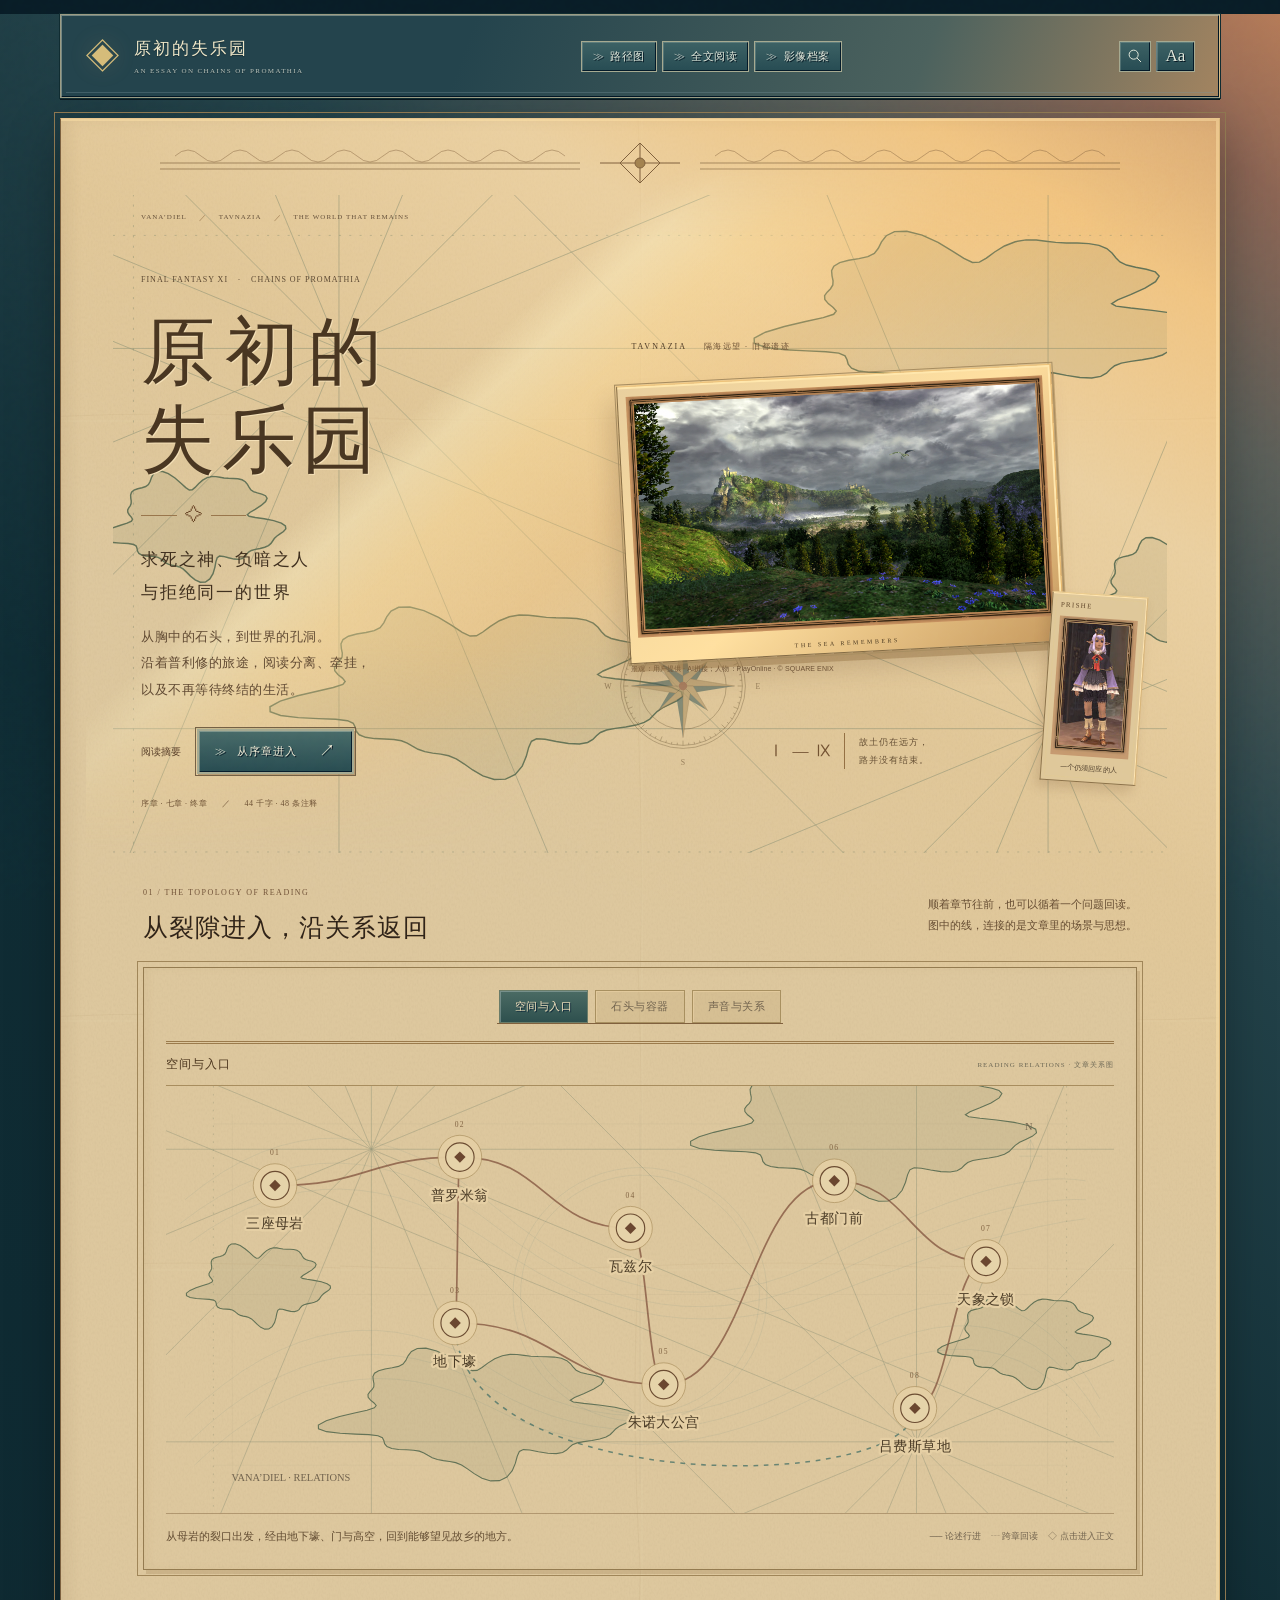
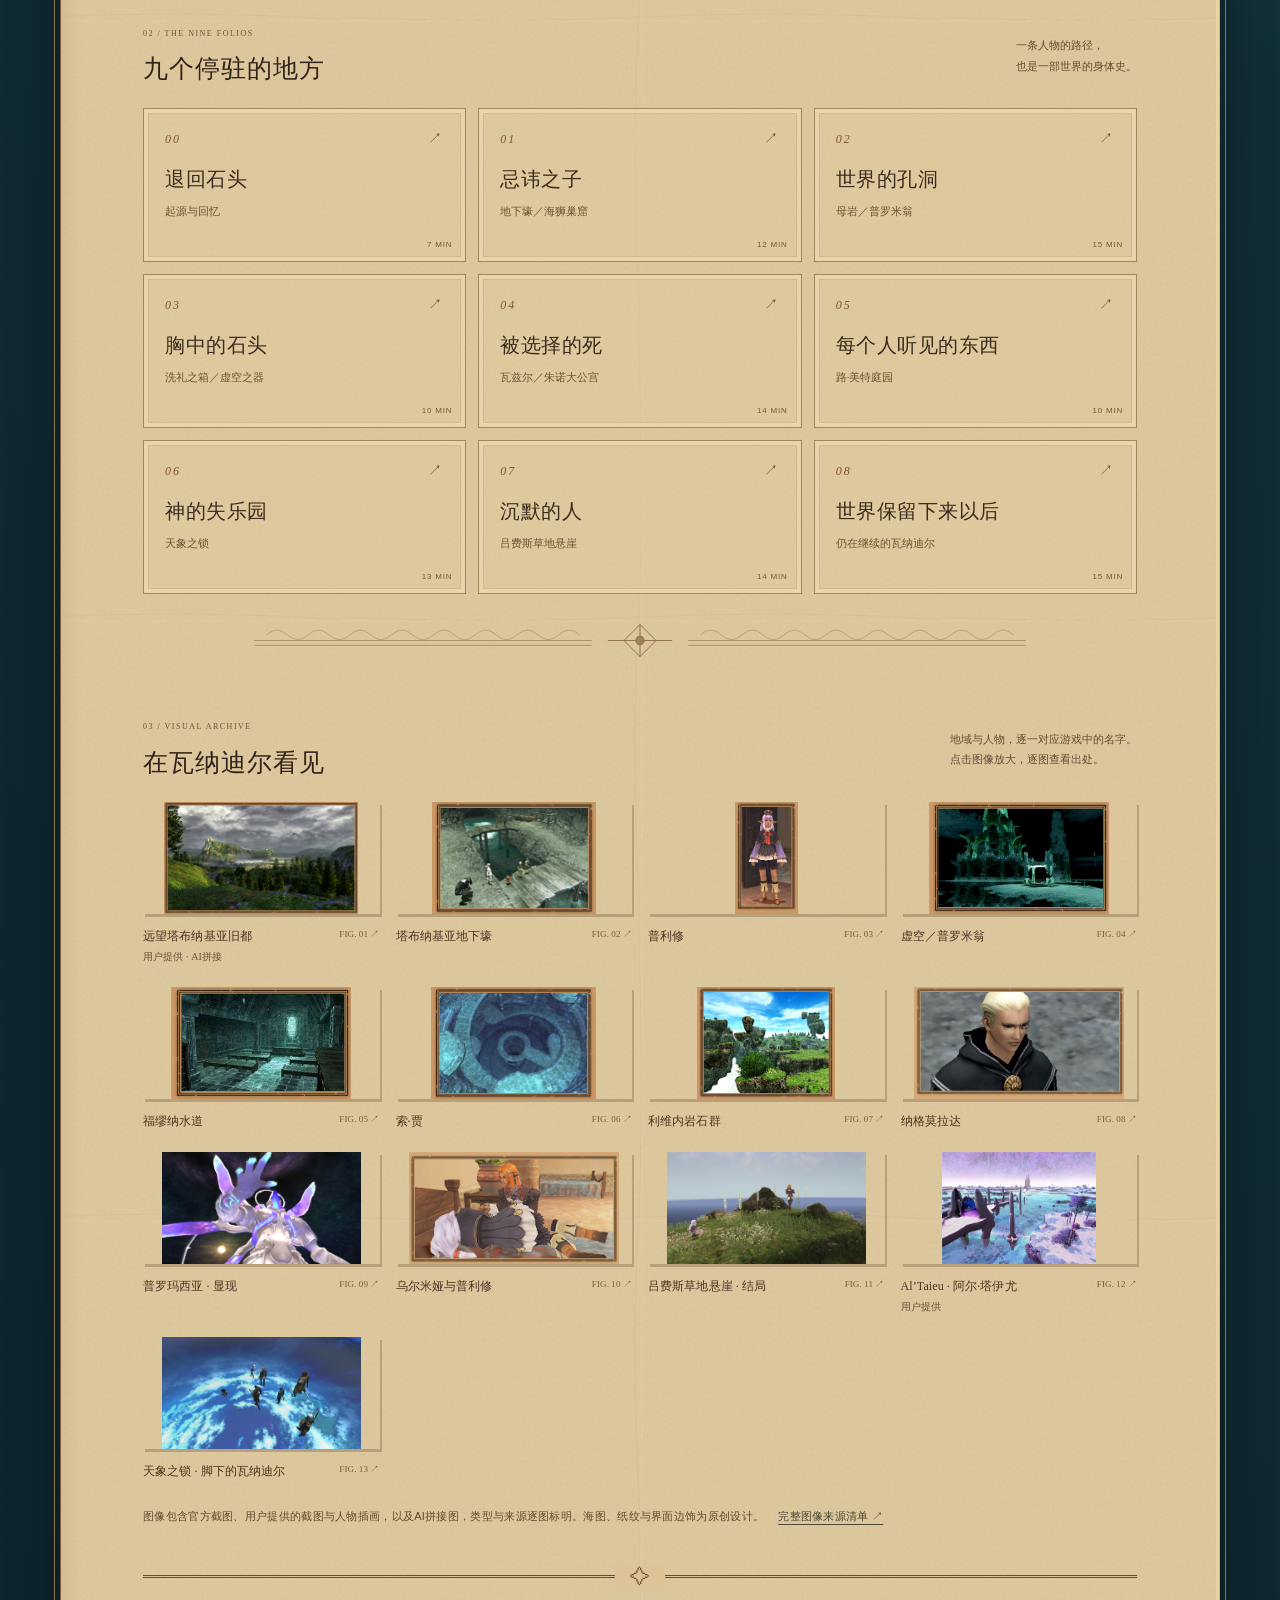
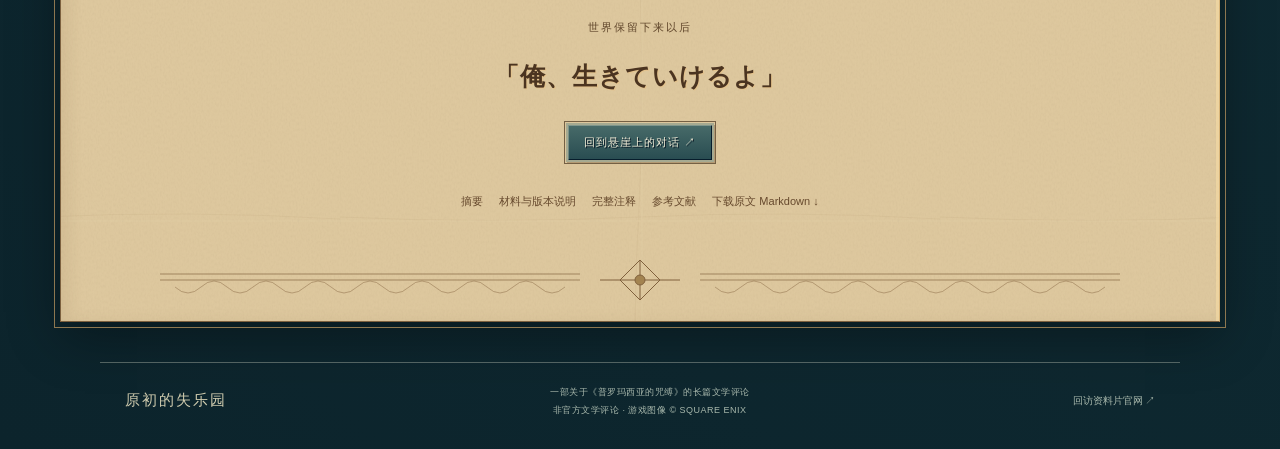
==== commit 42bc8890: "Restore the site version online at 08:53 on November 6" ====
--- a/index.html
+++ b/index.html
@@ -4,50 +4,33 @@
  <meta charset="utf-8"><meta name="viewport" content="width=device-width,initial-scale=1">
  <meta name="description" content="《原初的失乐园》CoP长篇文学评论。循着入口、石头与声音，穿过瓦纳迪尔的裂隙，回到仍在继续的生活。">
  <meta name="theme-color" content="#132d37"><meta name="robots" content="noindex,nofollow">
- <title>原初的失乐园</title><link rel="stylesheet" href="edition.css?v=d5ac76a768ab">
+ <title>原初的失乐园</title><link rel="stylesheet" href="style.css"><link rel="stylesheet" href="dusk.css"><link rel="stylesheet" href="retro.css"><link rel="stylesheet" href="cartography.css?v=20261017-images">
 </head>
 <body>
  <a id="home"></a>
  <a class="skip-link" href="#manuscript">跳至正文</a>
  <div class="page-progress" aria-hidden="true"><i></i></div>
- <header class="site-header"><a class="site-brand" href="#home" aria-label="原初的失乐园首页"><span class="seal" aria-hidden="true">P</span><span>原初的失乐园<small>AN ESSAY ON CHAINS OF PROMATHIA</small></span></a><nav aria-label="网站导航"><a href="#contents">目录</a><a href="#spaces">三处空间</a><a href="#atlas">回读路径</a></nav><div class="header-tools"><button class="icon-button" id="search-open" aria-label="搜索全文"><svg viewBox="0 0 24 24"><circle cx="10" cy="10" r="6.8"/><path d="m15 15 6 6"/></svg></button><button class="icon-button" id="settings-open" aria-label="阅读设置"><span aria-hidden="true">Aa</span></button></div></header>
+ <header class="site-header"><a class="site-brand" href="#home" aria-label="原初的失乐园首页"><span class="seal" aria-hidden="true">◈</span><span>原初的失乐园<small>AN ESSAY ON CHAINS OF PROMATHIA</small></span></a><nav aria-label="网站导航"><a href="#atlas">路径图</a><a href="#chapter-00">全文阅读</a><a href="#archive">影像档案</a></nav><div class="header-tools"><button class="icon-button" id="search-open" aria-label="搜索全文"><svg viewBox="0 0 24 24"><circle cx="10" cy="10" r="6.8"/><path d="m15 15 6 6"/></svg></button><button class="icon-button" id="settings-open" aria-label="阅读设置"><span aria-hidden="true">Aa</span></button></div></header>
  <div class="sea-atmosphere" aria-hidden="true"><div class="dusk-horizon"></div><svg class="sea-waves" viewBox="0 0 1600 600" preserveAspectRatio="none"><g fill="none" stroke="currentColor"><path d="M-100 240Q150 160 400 240T900 240T1400 240T1900 240"/><path d="M-100 275Q180 190 460 275T1020 275T1580 275"/><path d="M-100 320Q140 230 380 320T860 320T1340 320T1820 320"/><path d="M-100 385Q200 285 500 385T1100 385T1700 385"/><path d="M-100 465Q150 360 400 465T900 465T1400 465T1900 465"/></g></svg></div>
  <main id="home-view">
   <div class="hero-wrap">
    <div class="breadcrumb">VANA’DIEL <span>／</span> TAVNAZIA <span>／</span> THE WORLD THAT REMAINS</div>
    <section class="hero" aria-labelledby="book-title">
-    <div class="hero-copy"><p class="eyebrow">FINAL FANTASY XI <span>·</span> CHAINS OF PROMATHIA</p><h1 id="book-title">原初的<br><span>失乐园</span></h1><div class="title-ornament" aria-hidden="true"><i></i>·<i></i></div><p class="book-subtitle">求死之神、负暗之人<br>与拒绝同一的世界</p><div class="book-device" aria-hidden="true"></div><p class="hero-description">从退回石头的冲动，到胸口作痛的生活。<br>沿着普利修的旅途，追问有限的生命<br>如何分担黑暗，又如何与他人相遇。</p><div class="hero-actions"><a class="primary-button" href="#chapter-00">翻开序章 <span>↗</span></a><a class="text-button" href="#abstract">阅读摘要 →</a><button class="text-button" id="resume-button" hidden>继续上次阅读 →</button></div><p class="edition-line" id="edition-line">序章 · 七章 · 终章 <span>／</span> 完整阅读版</p></div>
+    <div class="hero-copy"><p class="eyebrow">FINAL FANTASY XI <span>·</span> CHAINS OF PROMATHIA</p><h1 id="book-title">原初的<br><span>失乐园</span></h1><div class="title-ornament" aria-hidden="true"><i></i>✧<i></i></div><p class="book-subtitle">求死之神、负暗之人<br>与拒绝同一的世界</p><p class="hero-description">从胸中的石头，到世界的孔洞。<br>沿着普利修的旅途，阅读分离、牵挂，<br>以及不再等待终结的生活。</p><div class="hero-actions"><a class="text-button" href="#abstract">阅读摘要</a><a class="primary-button" href="#chapter-00">从序章进入 <span>↗</span></a><button class="text-button" id="resume-button" hidden>继续上次阅读 →</button></div><p class="edition-line" id="edition-line">序章 · 七章 · 终章 <span>／</span> 完整阅读版</p></div>
     <div class="hero-visual" aria-label="塔布纳基亚群岛游戏景观"><svg class="hero-contours" viewBox="0 0 650 520" aria-hidden="true"><g fill="none" stroke="currentColor"><ellipse cx="360" cy="250" rx="270" ry="190" transform="rotate(-16 360 250)"/><ellipse cx="360" cy="250" rx="245" ry="170" transform="rotate(-16 360 250)"/><ellipse cx="360" cy="250" rx="220" ry="150" transform="rotate(-16 360 250)"/><ellipse cx="360" cy="250" rx="195" ry="130" transform="rotate(-16 360 250)"/><path d="M0 420Q210 20 640 390M50 60Q600 500 580 10" stroke-dasharray="4 8"/></g></svg><span class="plate-index">TAVNAZIA <i>隔海远望 · 旧都遗迹</i></span><div class="landscape-pair seascape-plate"><span class="plate-bookmark" aria-hidden="true">Ⅶ</span><img src="user-tavnazia-distant.png" alt="远望塔布纳基亚旧都遗迹，AI拼接图" width="1652" height="952"><span class="plate-inscription">THE SEA REMEMBERS</span></div><div class="portrait-card"><span>PRISHE</span><img src="prishe-p_photo_03.jpg" alt="普利修的游戏内人物形象" width="160" height="300"><small>一个仍须回应的人</small></div><div class="hero-coordinate"><span>Ⅰ — Ⅸ</span><p>故土仍在远方，<br>路并没有结束。</p></div><p class="hero-credit">景观：用户提供 · AI拼接；人物：PlayOnline · © SQUARE ENIX</p></div>
    </section>
   </div>
-  <section class="argument-section" aria-labelledby="argument-title">
-   <div class="section-heading"><div><p class="eyebrow">01 / THE QUESTION</p><h2 id="argument-title">为什么还要留在世界之中？</h2></div><a class="text-button" href="#abstract">摘要与关键词 ↗</a></div>
-   <div class="argument-columns">
-    <a href="#chapter-00-1"><span class="argument-number">Ⅰ</span><h3>求死之神</h3><p>从死亡驱力与幽暗根据，进入瓦纳迪尔的创世与分化。</p><small>弗洛伊德 · 谢林</small></a>
-    <a href="#chapter-03"><span class="argument-number">Ⅱ</span><h3>负暗之人</h3><p>从胸中结晶、献祭与告白，追踪普利修承受分离的历程。</p><small>拉康 · 温尼科特 · 荣格</small></a>
-    <a href="#chapter-08"><span class="argument-number">Ⅲ</span><h3>拒绝同一的世界</h3><p>从有限的身体到复数的行动，回到尚未完成的现世生活。</p><small>空间 · 关系 · 共同生活</small></a>
-   </div>
-  </section>
-  <section class="spaces-section" id="spaces" aria-labelledby="spaces-title">
-   <div class="section-heading"><div><p class="eyebrow">02 / THREE PLACES</p><h2 id="spaces-title">裂口、居所与天上之海</h2></div><p>循着定稿中的三处核心空间，<br>走近普利修的身体与世界。</p></div>
-   <div class="space-plates">
-    <a href="#chapter-02-2" class="space-plate"><span class="space-index">I · THE RIFT</span><img src="emptiness-e_photo_03.jpg" alt="普罗米翁的虚空地形与建筑残迹" width="313" height="176" loading="lazy"><h3>普罗米翁</h3><p>母晶深处的裂口与断层</p><small>第二章 · 虚空回廊与群岛暗道 ↗</small></a>
-    <a href="#chapter-01-1" class="space-plate"><span class="space-index">II · THE SHELTER</span><img src="user-safehold-stitched.png" alt="塔布纳基亚地下壕的天井与木栈桥，AI拼接图" width="1653" height="952" loading="lazy"><h3>塔布纳基亚地下壕</h3><p>岩石之间，一处可以栖身的地方</p><small>第一章 · 三层岩穴拓扑 ↗</small></a>
-    <a href="#chapter-06-1" class="space-plate"><span class="space-index">III · THE SEA ABOVE</span><img src="user-al-taieu.png" alt="阿尔·塔伊尤的浅蓝水面与白色建筑" width="407" height="296" loading="lazy"><h3>阿尔·塔伊尤</h3><p>边界消融的天上之海</p><small>第六章 · 三元空间拓扑 ↗</small></a>
-   </div>
-   <p class="space-source-note">普罗米翁：官方截图；地下壕：用户提供的 AI 拼接图；阿尔·塔伊尤：用户提供截图。<a href="images.json" target="_blank" rel="noopener">图像出处 ↗</a></p>
-  </section>
-  <section class="contents-section" id="contents" aria-labelledby="contents-title"><div class="section-heading"><div><p class="eyebrow">03 / CONTENTS</p><h2 id="contents-title">从石头到人间</h2></div><p>序章、七章与终章。<br>每一章，都可以停下来再读。</p></div><div id="chapter-cards" class="chapter-cards"></div></section>
-  <section class="atlas-section" id="atlas" aria-labelledby="atlas-title"><div class="section-heading"><div><p class="eyebrow">04 / RETURN PATHS</p><h2 id="atlas-title">从裂隙进入，沿关系返回</h2></div><p>顺着章节往前，也可以循着一个问题回读。<br>图中的线，连接的是文章里的场景与思想。</p></div><div class="atlas-paper"><div class="atlas-tabs" role="tablist" aria-label="选择阅读路径"><button role="tab" aria-selected="true" data-route="space">空间与入口</button><button role="tab" aria-selected="false" data-route="stone">石头与容器</button><button role="tab" aria-selected="false" data-route="voice">声音与关系</button></div><div class="atlas-topline"><span id="route-title">空间与入口</span><small>READING RELATIONS · 文章关系图</small></div><div id="atlas-graph" role="tabpanel" aria-label="阅读路径图"></div><div class="atlas-bottom"><p id="route-description"></p><div class="map-legend"><span>── 论述行进</span><span>┄ 跨章回读</span><span>◇ 点击进入正文</span></div></div></div></section>
-  <section class="archive-section" id="archive" aria-labelledby="archive-title"><div class="section-heading"><div><p class="eyebrow">05 / VISUAL ARCHIVE</p><h2 id="archive-title">在瓦纳迪尔看见</h2></div><p>地域与人物，逐一对应游戏中的名字。<br>点击图像放大，逐图查看出处。</p></div><div class="gallery-grid" id="gallery-grid"></div><p class="archive-note">图像包含官方截图、用户提供的截图与人物插画，以及AI拼接图，类型与来源逐图标明。海图、纸纹与界面边饰为原创设计。<a href="images.json" target="_blank">完整图像来源清单 ↗</a></p></section>
-  <section class="colophon"><span class="colophon-mark" aria-hidden="true">✧</span><p>世界保留下来以后</p><h2>「俺、生きていけるよ」</h2><a class="primary-button" href="#chapter-07">回到悬崖上的对话 ↗</a><div class="colophon-links"><a href="#abstract">摘要</a><a href="#materials">材料与版本说明</a><a href="#notes">完整注释</a><a href="#bibliography">参考文献</a><a href="原初的失乐园.md?v=62297cf5870a" download>下载原文 Markdown ↓</a></div></section>
+  <section class="atlas-section" id="atlas" aria-labelledby="atlas-title"><div class="section-heading"><div><p class="eyebrow">01 / THE TOPOLOGY OF READING</p><h2 id="atlas-title">从裂隙进入，沿关系返回</h2></div><p>顺着章节往前，也可以循着一个问题回读。<br>图中的线，连接的是文章里的场景与思想。</p></div><div class="atlas-paper"><div class="atlas-tabs" role="tablist" aria-label="选择阅读路径"><button role="tab" aria-selected="true" data-route="space">空间与入口</button><button role="tab" aria-selected="false" data-route="stone">石头与容器</button><button role="tab" aria-selected="false" data-route="voice">声音与关系</button></div><div class="atlas-topline"><span id="route-title">空间与入口</span><small>READING RELATIONS · 文章关系图</small></div><div id="atlas-graph" role="tabpanel" aria-label="阅读路径图"></div><div class="atlas-bottom"><p id="route-description"></p><div class="map-legend"><span>── 论述行进</span><span>┄ 跨章回读</span><span>◇ 点击进入正文</span></div></div></div></section>
+  <section class="contents-section" id="contents" aria-labelledby="contents-title"><div class="section-heading"><div><p class="eyebrow">02 / THE NINE FOLIOS</p><h2 id="contents-title">九个停驻的地方</h2></div><p>一条人物的路径，<br>也是一部世界的身体史。</p></div><div id="chapter-cards" class="chapter-cards"></div></section>
+  <section class="archive-section" id="archive" aria-labelledby="archive-title"><div class="section-heading"><div><p class="eyebrow">03 / VISUAL ARCHIVE</p><h2 id="archive-title">在瓦纳迪尔看见</h2></div><p>地域与人物，逐一对应游戏中的名字。<br>点击图像放大，逐图查看出处。</p></div><div class="gallery-grid" id="gallery-grid"></div><p class="archive-note">图像包含官方截图、用户提供的截图与人物插画，以及AI拼接图，类型与来源逐图标明。海图、纸纹与界面边饰为原创设计。<a href="images.json" target="_blank">完整图像来源清单 ↗</a></p></section>
+  <section class="colophon"><span class="colophon-mark" aria-hidden="true">✧</span><p>世界保留下来以后</p><h2>「俺、生きていけるよ」</h2><a class="primary-button" href="#chapter-07">回到悬崖上的对话 ↗</a><div class="colophon-links"><a href="#abstract">摘要</a><a href="#materials">材料与版本说明</a><a href="#notes">完整注释</a><a href="#bibliography">参考文献</a><a href="原初的失乐园.md?v=20261106-manuscript" download>下载原文 Markdown ↓</a></div></section>
  </main>
  <div id="reader-view" hidden>
-  <div class="reading-toolbar"><button id="mobile-toc" class="text-button" aria-expanded="false" aria-controls="reading-toc">☰ 目录</button><a href="#home">← 返回首页</a><span id="current-chapter-label"></span><span id="chapter-progress" aria-label="本章阅读进度"></span><button id="reader-settings" class="text-button" aria-label="阅读排版设置">Aa</button><button class="text-button" id="focus-toggle" aria-pressed="false">专注阅读</button></div>
-  <button id="toc-scrim" aria-label="收起目录" hidden></button><div class="reader-layout"><aside class="reader-toc" id="reading-toc" aria-label="章节目录"><button id="toc-close" class="text-button">收起目录 ×</button><div class="aside-label">CONTENTS / 目录</div><button id="toc-search" class="text-button">搜索全文 ⌕</button><nav id="reader-navigation"></nav><div class="toc-links"><a href="#abstract">摘要</a><a href="#materials">材料说明</a><a href="#notes">完整注释</a><a href="#bibliography">参考文献</a></div><a class="download-link" href="原初的失乐园.md?v=62297cf5870a" download>↓ 下载完整原文</a></aside><main id="manuscript" tabindex="-1"><section class="reading-appendix" id="abstract"><h3 id="s-abstract-00">摘要</h3>
+  <div class="reading-toolbar"><button id="mobile-toc" class="text-button">☰ 章节</button><a href="#home">← 返回首页</a><span id="current-chapter-label"></span><button class="text-button" id="focus-toggle" aria-pressed="false">专注阅读</button></div>
+  <div class="reader-layout"><aside class="reader-toc" aria-label="章节目录"><div class="aside-label">CONTENTS / 行旅目录</div><nav id="reader-navigation"></nav><div class="toc-links"><a href="#abstract">摘要</a><a href="#materials">材料说明</a><a href="#notes">完整注释</a><a href="#bibliography">参考文献</a></div><a class="download-link" href="原初的失乐园.md?v=20261106-manuscript" download>↓ 下载完整原文</a></aside><main id="manuscript" tabindex="-1"><section class="reading-appendix" id="abstract"><h3 id="s-abstract-00">摘要</h3>
 <p id="p-abstract-0" class="text-paragraph">本文以大型多人在线角色扮演游戏（MMORPG）《最终幻想XI》第二部资料片《普罗玛西亚的咒缚》（<em>Chains of Promathia</em>）及其与《吉拉特的幻影》合流终局《置身于世，你思念着什么？》（<em>Apocalypse Nigh</em>）中核心人物普利修（Prishe）的具身经历为研究对象，提出<strong>“退回石头的冲动”</strong>这一核心批评范畴，结合弗洛伊德、谢林、拉康、温尼科特、荣格五大理论传统与勒温空间拓扑场论展开深度心理学与存在—本体论批评。文章首先将瓦纳迪尔“母水晶一分为五、凡人容器分担男神黑暗”的创世神话置于弗洛伊德死亡驱力（<em>Todestrieb</em>）与谢林《自由论》幽暗“根据”（<em>Grund</em>）的双主轴下，阐明分担内在暗影如何构成有限个体独立实存与跨隔阂之爱的前提；进而追踪普利修从大圣堂洗礼导致的体内创伤结晶与“匮乏缺失之焦虑”、流亡聚落胡桃木门内的“看护者假自体”与大公宫的生死驱力献祭妥协，直至吕费斯草地迎风悬崖上通过第一人称告白完成“穿越基本幻想”、在同伴无报复幸存中承受分离之痛（<em>Schmerz</em>）并唤醒源自心脏搏动的“真自体”，最终在合流终局与众同伴共同清算投石实在余波的完整弧线。依托“普罗米翁（母晶创伤解离场）—塔布纳基亚地下壕（岩石抱持性摇篮）—阿尔·塔伊尤（天上之海流态去分化场）”的三元空间心理拓扑谱系，本文旨在论证：背负裂痕与必死时间的有限个体，如何在拒绝退回原初无差别同一的前提下，于分离的距离与复数承诺中共同承担未完成的现世生活。</p>
 <p id="p-abstract-1" class="text-paragraph"><strong>关键词</strong>：<code>死亡驱力</code>；<code>幽暗根据</code>；<code>穿越基本幻想</code>；<code>看护者假自体</code>；<code>拓扑心理学</code>；<code>炼金容器</code>；<code>MMORPG叙事批评</code>；<code>最终幻想XI</code>；<code>普利修</code>；<code>分离之痛</code></p>
-<hr class="chapter-rule"></section><section class="reading-chapter" data-chapter="chapter-00" id="chapter-00"><header class="chapter-heading"><span class="folio">CHAPTER 00 / 起源与回忆</span><h2 aria-label="序章　退回石头的冲动：求死之神、阁楼黑石与拒绝同一的世界">序章　退回石头的冲动<span class="chapter-subtitle">求死之神、阁楼黑石与拒绝同一的世界</span></h2><div class="chapter-meta">约 7 分钟 · 2,869 字</div></header><figure class="chapter-image supplied-image"><button class="image-button" data-image="user-tavnazia-distant.png" data-caption="远望塔布纳基亚旧都 · AI拼接" data-source="image-credits.html#user-tavnazia-distant" data-source-label="用户提供 · AI拼接" aria-label="放大：草坡与林海之外的塔布纳基亚旧都遗迹，AI拼接图"><img src="user-tavnazia-distant.png" alt="草坡与林海之外的塔布纳基亚旧都遗迹，AI拼接图" loading="lazy" width="1652" height="952"></button><figcaption>远望塔布纳基亚旧都 · AI拼接<a href="image-credits.html#user-tavnazia-distant" target="_blank" rel="noopener noreferrer">用户提供 · AI拼接 · 图像及角色权利归原权利人 ↗</a></figcaption></figure><div class="manuscript-content"><a id="chapter-00-1"></a>
+<hr class="chapter-rule"></section><section class="reading-chapter" data-chapter="chapter-00" id="chapter-00"><header class="chapter-heading"><span class="folio">CHAPTER 00 / 起源与回忆</span><h2>序章　退回石头的冲动：求死之神、阁楼黑石与拒绝同一的世界</h2><div class="chapter-meta">约 7 分钟 · 2,857 字</div></header><figure class="chapter-image supplied-image"><button class="image-button" data-image="user-tavnazia-distant.png" data-caption="远望塔布纳基亚旧都 · AI拼接" data-source="image-credits.html#user-tavnazia-distant" data-source-label="用户提供 · AI拼接" aria-label="放大：草坡与林海之外的塔布纳基亚旧都遗迹，AI拼接图"><img src="user-tavnazia-distant.png" alt="草坡与林海之外的塔布纳基亚旧都遗迹，AI拼接图" loading="lazy" width="1652" height="952"></button><figcaption>远望塔布纳基亚旧都 · AI拼接<a href="image-credits.html#user-tavnazia-distant" target="_blank" rel="noopener noreferrer">用户提供 · AI拼接 · 图像及角色权利归原权利人 ↗</a></figcaption></figure><div class="manuscript-content"><a id="chapter-00-1"></a>
 <h3 id="s-chapter-00-00">求死之神与黑暗根据：弗洛伊德、谢林与创世失乐园</h3>
 <p id="p-chapter-00-0" class="text-paragraph">《最终幻想XI：普罗玛西亚的咒缚》将暮光男神普罗玛西亚追求“完全之死”、黎明女神阿尔塔纳保存其生命以及凡人世界的生成构筑为同一场创世事件。在终局天象之锁战后响起的《石之记忆》神歌中，这一太古起源收束于“神之乐园成为瓦纳迪尔”（<em>Paradise was no longer. / Thus was born the world of Vana&#x27;diel.</em>）的判断<a href="#reader-c06-n02" class="note-ref" aria-label="注释 06-02">06-02</a>。不同于传统原罪论“先有完好乐园、后因人类违命而失落”的线性结构，瓦纳迪尔的创世神话呈现出鲜明的本体论悖论：凡人世界并非诞生于完满的秩序，而是诞生于原初同一体的破裂——女神为挽留男神性命并孕育人类，从单一母水晶中强行夺取力量，致使母水晶崩裂为五块，并将男神体内的“虚空之暗”（虚ろなる闇）分散封入万千凡人的肉身“容器”（うつわ / vessels）之中<a href="#reader-c06-n02" class="note-ref" aria-label="注释 06-02">06-02</a>。本文以“原初的失乐园”为题，旨在从学理上追问这一创世结构的核心张力：为什么暮光中的神明始终渴求回归死寂的同一，而背负暗影与裂痕的有限凡人，又凭借怎样的存在论与心理学根基拒绝退回原初合一？</p>
 <p id="p-chapter-00-1" class="text-paragraph">为了剖析这一问题，本文提出<strong>“退回石头的冲动”</strong>这一核心批评范畴，并以弗洛伊德（Sigmund Freud）在《超越快乐原则》与《文明及其不满》中的驱力理论，同谢林（F. W. J. Schelling）在《对人类自由本质及相关对象的哲学探讨》（以下简称《自由论》）中的分化形而上学，建立审视神话与现世危机的理论框架<a href="#reader-c00-n01" class="note-ref" aria-label="注释 00-01">00-01</a><a href="#reader-c06-n04" class="note-ref" aria-label="注释 06-04">06-04</a>。</p>
@@ -59,7 +42,7 @@
 <p id="p-chapter-00-4" class="text-paragraph">上述“退回石头的冲动”与“个体化根据”的张力，在进入普利修（Prishe）的人物分析时，具体凝聚为一块嵌入少女胸膛的矿石——“魔晶石”（Magicite）。为了说明这块体内矿石的心理学性质，可以先将其与卡尔·荣格（C. G. Jung）在《回忆、梦、思考》第一章中记录的两段童年石头经验作一对照<a href="#reader-c00-n01" class="note-ref" aria-label="注释 00-01">00-01</a><a href="#reader-c00-n02" class="note-ref" aria-label="注释 00-02">00-02</a>。荣格回忆自己七至九岁时常独自坐在花园斜坡的顽石上，在“究竟是我坐在石头上，还是我就是那块石头”的主客体眩晕中体会到非人永恒感的强烈吸力，即便三十年后重返斜坡，他仍须猛力将自己从那种脱离人间的静止吸力中拽开，以免丧失对成年生活与未来的把握<a href="#reader-c00-n01" class="note-ref" aria-label="注释 00-01">00-01</a>；十岁时，面对内心的分裂与外界的不确定性，他又将一枚涂黑的小木人与一块莱茵河畔捡来的光滑黑石锁入铅笔盒，藏在阁楼禁止踏足的屋顶横梁上，借“阁楼里妥善安放的黑石”来平复日常挫败中的自我分裂<a href="#reader-c00-n02" class="note-ref" aria-label="注释 00-02">00-02</a>。</p>
 <p id="p-chapter-00-5" class="text-paragraph">荣格可以把象征永恒静止的黑石锁在阁楼横梁的木盒里，自身继续在自然流逝的时间中成长；而在瓦纳迪尔的叙事中，普利修胸前的魔晶石却是一场直接发生在身体内部的创伤性封印——幼年时，大圣堂的远古遗物“洗礼之箱”（洗礼の箱）对她体内原有的“虚空”产生剧烈感应，将其就地结晶为嵌在胸口的魔晶石，使她的身体停滞在孩童状态，并赋予了她直接听见他人心声的“心灵之言”（心の言葉）<a href="#reader-c00-n03" class="note-ref" aria-label="注释 00-03">00-03</a>。</p>
 <p id="p-chapter-00-6" class="text-paragraph">围绕这具被结晶冻结的特殊身体，本文结合<strong>弗洛伊德至拉康的精神分析脉络、温尼科特（D. W. Winnicott）的客体关系理论与荣格的分析心理学</strong>，从三个相互关联的层面展开人物批评<a href="#reader-c00-n01" class="note-ref" aria-label="注释 00-01">00-01</a><a href="#reader-c05-n03" class="note-ref" aria-label="注释 05-03">05-03</a><a href="#reader-c07-n03" class="note-ref" aria-label="注释 07-03">07-03</a>：</p>
-<ol><li><strong>创伤结晶、必死性裂口的堵塞与穿越幻想（弗洛伊德—拉康轴）</strong>：洗礼反应一方面将普利修体内的幽暗驱力凝结为无法摘除的内部创伤异物，另一方面又以不死矿石堵死了她作为凡人自然谢幕的有限性出口，引发拉康在《第十期研讨班：焦虑》中所说的<strong>“匮乏缺失之焦虑”（<em>manque du manque</em>）</strong><a href="#reader-c04-n04" class="note-ref" aria-label="注释 04-04">04-04</a><a href="#reader-c05-n03" class="note-ref" aria-label="注释 05-03">05-03</a>。本文追踪普利修如何在“护佑同伴的爱欲”与“渴望自身迎来终点的求死冲动”之间经历献祭妥协与驱力解绑，并最终在终局悬崖上通过第一人称告白完成拉康所说的<strong>“穿越基本幻想”（<em>la traversée du fantasme</em>）</strong><a href="#reader-c04-n05" class="note-ref" aria-label="注释 04-05">04-05</a><a href="#reader-c06-n06" class="note-ref" aria-label="注释 06-06">06-06</a><a href="#reader-c07-n01" class="note-ref" aria-label="注释 07-01">07-01</a>。</li><li><strong>看护者假自体、无报复幸存与真自体的身体苏醒（温尼科特轴）</strong>：面对流亡共同体的替罪猜忌，普利修长期以粗豪的第一人称“俺”（「俺」）、戏谑的自嘲与冲锋在前的英雄姿态，构筑起保护内部脆弱核心的<strong>“看护者假自体”（Caretaker Self）</strong><a href="#reader-c07-n03" class="note-ref" aria-label="注释 07-03">07-03</a>。本文分析这一防御外壳如何在乌尔米娅、典膳的抱持守望与终局玩家“无报复的幸存”（survival without retaliation）中卸除，使她在弗洛伊德所说的爱欲分离之痛（<em>Schmerz</em>，即“我的胸口好疼啊”［「胸がいてぇんだ」］）中，找回温尼科特所谓“源自身体组织鲜活感、心脏搏动与呼吸的真自体（True Self）”<a href="#reader-c04-n04" class="note-ref" aria-label="注释 04-04">04-04</a><a href="#reader-c07-n03" class="note-ref" aria-label="注释 07-03">07-03</a>。</li><li><strong>阴影整合、炼金容器（<em>vas</em>）与非膨胀的个体化（荣格轴）</strong>：不同于神代技术器物（窥心护身符、洗礼之箱、虚空之器）将黑暗当作外在客体加以压制或抽干的失败尝试，也不同于纳格莫拉达企图吞并“完全真相”而招致的自我膨胀（ego-inflation），普利修的肉身构成了承受内在煎熬并完成象征转化的炼金蒸馏容器（<em>vas</em>），在终局认领“人之为人的证明、那份虚空之暗”后，实现了荣格所说的“不将自己封闭在世界之外，而是把世界聚拢到自己身边”的有限个体化<a href="#reader-c03-n05" class="note-ref" aria-label="注释 03-05">03-05</a><a href="#reader-c05-n02" class="note-ref" aria-label="注释 05-02">05-02</a><a href="#reader-c07-n05" class="note-ref" aria-label="注释 07-05">07-05</a>。</li></ol>
+<ol><li><strong>创伤结晶、必死性裂口的堵塞与穿越幻想（弗洛伊德—拉康轴）</strong>：洗礼反应一方面将普利修体内的幽暗驱力凝结为无法摘除的内部创伤异物，另一方面又以不死矿石堵死了她作为凡人自然谢幕的有限性出口，引发拉康在《第十期研讨班：焦虑》中所说的<strong>“匮乏缺失之焦虑”（<em>manque du manque</em>）</strong><a href="#reader-c04-n04" class="note-ref" aria-label="注释 04-04">04-04</a><a href="#reader-c05-n03" class="note-ref" aria-label="注释 05-03">05-03</a>。本文追踪普利修如何在“护佑同伴的爱欲”与“渴望自身迎来终点的求死冲动”之间经历献祭妥协与驱力解绑，并最终在终局悬崖上通过第一人称告白完成拉康所说的<strong>“穿越基本幻想”（<em>la traversée du fantasme</em>）</strong><a href="#reader-c04-n05" class="note-ref" aria-label="注释 04-05">04-05</a><a href="#reader-c06-n06" class="note-ref" aria-label="注释 06-06">06-06</a><a href="#reader-c07-n01" class="note-ref" aria-label="注释 07-01">07-01</a>。</li><li><strong>看护者假自体、无报复幸存与真自体的身体苏醒（温尼科特轴）</strong>：面对流亡共同体的替罪猜忌，普利修长期以粗豪的「俺」、戏谑的自嘲与冲锋在前的英雄姿态，构筑起保护内部脆弱核心的<strong>“看护者假自体”（Caretaker Self）</strong><a href="#reader-c07-n03" class="note-ref" aria-label="注释 07-03">07-03</a>。本文分析这一防御外壳如何在乌尔米娅、典膳的抱持守望与终局玩家“无报复的幸存”（survival without retaliation）中卸除，使她在弗洛伊德所说的爱欲分离之痛（<em>Schmerz</em>，即「胸がいてぇんだ」）中，找回温尼科特所谓“源自身体组织鲜活感、心脏搏动与呼吸的真自体（True Self）”<a href="#reader-c04-n04" class="note-ref" aria-label="注释 04-04">04-04</a><a href="#reader-c07-n03" class="note-ref" aria-label="注释 07-03">07-03</a>。</li><li><strong>阴影整合、炼金容器（<em>vas</em>）与非膨胀的个体化（荣格轴）</strong>：不同于神代技术器物（窥心护身符、洗礼之箱、虚空之器）将黑暗当作外在客体加以压制或抽干的失败尝试，也不同于纳格莫拉达企图吞并“完全真相”而招致的自我膨胀（ego-inflation），普利修的肉身构成了承受内在煎熬并完成象征转化的炼金蒸馏容器（<em>vas</em>），在终局认领“人之为人的证明、那份虚空之暗”后，实现了荣格所说的“不将自己封闭在世界之外，而是把世界聚拢到自己身边”的有限个体化<a href="#reader-c03-n05" class="note-ref" aria-label="注释 03-05">03-05</a><a href="#reader-c05-n02" class="note-ref" aria-label="注释 05-02">05-02</a><a href="#reader-c07-n05" class="note-ref" aria-label="注释 07-05">07-05</a>。</li></ol>
 <hr class="chapter-rule">
 <a id="chapter-00-3"></a>
 <h3 id="s-chapter-00-02">三元空间拓扑与核心命题：失去、完满许诺与分离边界</h3>
@@ -68,16 +51,16 @@
 <p id="p-chapter-00-9" class="text-paragraph">第一是<strong>“失去（Loss）”的存在论转化</strong>。普利修在二十年前的水晶战争中失去了故都，又因胸口的魔晶石失去了与同龄人共同成长老去的时间流动性；而在终局吕费斯草地的悬崖上，当她失去胸中的不死矿石与读心特权、在沉默的同伴面前感到害怕、不安与胸口剧痛时，这一“特权的丧失”反而使她重返与凡人同等的有限性处境<a href="#reader-c00-n04" class="note-ref" aria-label="注释 00-04">00-04</a>。</p>
 <p id="p-chapter-00-10" class="text-paragraph">第二是对各类<strong>“完满许诺”的批判性辨析</strong>。无论是太古“虚空之器”集中抽取黑暗的实验、梦境神兽迪亚波罗斯的避难所诱导、纳格莫拉达向男神乞求的“完全真相”，还是古都门前针对每位同行者发出的不同呼唤，均指向受苦生灵对“消除缺憾、张力与隔阂”的退行渴望<a href="#reader-c05-n01" class="note-ref" aria-label="注释 05-01">05-01</a>。本文旨在辨明：接纳有限的创伤与时间劳作，如何构成抵御总体性吞没的伦理分水岭。</p>
 <p id="p-chapter-00-11" class="text-paragraph">第三是<strong>分离边界与主体间联结的条件</strong>。瓦纳迪尔的存续建立在母水晶一分为五、黑暗流散于万千容器的分化基础之上；而在人际层面上，普利修也必须面对典膳“关闭内心”（心を閉ざす）以及终局无法再读出玩家心思的认知边界，在不透明的分离距离中重新确立信任、言说与共同生活。第一章首先从她在塔布纳基亚地下壕的胡桃木门后接住“忌讳之子”这一称呼的场景切入。</p>
-<hr class="chapter-rule"></div><nav class="chapter-turn" aria-label="章节翻页"><a href="#abstract"><small>上一页</small>← 摘要</a><a href="#chapter-01"><small>下一章</small>忌讳之子 →</a></nav></section><section class="reading-chapter" data-chapter="chapter-01" id="chapter-01"><header class="chapter-heading"><span class="folio">CHAPTER 01 / 地下壕／海狮巢窟</span><h2 aria-label="第一章　忌讳之子：集体阴影与替罪机制怎样寻找一具身体">第一章　忌讳之子<span class="chapter-subtitle">集体阴影与替罪机制怎样寻找一具身体</span></h2><div class="chapter-meta">约 12 分钟 · 4,949 字</div></header><figure class="chapter-image portrait-insert supplied-image"><button class="image-button" data-image="user-prishe-art.webp" data-caption="普利修 · 人物插画" data-source="image-credits.html#user-prishe-art" data-source-label="用户提供 · 人物插画" aria-label="放大：普利修坐姿人物插画，保留完整帽冠、长发与双足"><img src="user-prishe-art.webp" alt="普利修坐姿人物插画，保留完整帽冠、长发与双足" loading="lazy" width="795" height="1030"></button><figcaption>普利修 · 人物插画<a href="image-credits.html#user-prishe-art" target="_blank" rel="noopener noreferrer">用户提供 · 人物插画 · 图像及角色权利归原权利人 ↗</a></figcaption></figure><div class="manuscript-content"><p id="p-chapter-01-0" class="text-paragraph">在展开具体的场景细读之前，需先行说明本章与下一章在叙事时间上的编排策略：本章并不按游戏主线任务发生的时间先后（即从 <code>PM 1-1</code> 的三座母岩下潜依次推进至 <code>PM 2-1</code> 的孤岛漂流），而是依循人物处境的专题逻辑，直接从普利修在塔布纳基亚地下壕的初次登场（<code>PM 2-4</code>）切入，一路追踪至第四章的公开归罪风暴与海狮巢窟栈桥离别（<code>PM 4-4</code>）。采取这一“先人物处境、后空间起源”的切入次序，旨在让普利修活生生的人间声音、假自体防线与共同体替罪张力，先于创世神话与异界迷宫的宏大框架而显现于读者面前。至于一名来自三大国主大陆的局外人（玩家），究竟是如何在结识普利修之前先行坠入母晶裂口、又经由怎样的空间乱流抵达塔布纳基亚孤岛的，则将由第二章回溯至主线第一章的空间起点（<code>PM 1-1</code> 至 <code>PM 2-1</code>）予以完整交代。</p>
+<hr class="chapter-rule"></div><a class="next-chapter" href="#chapter-01">下一章 · 忌讳之子 <span>→</span></a></section><section class="reading-chapter" data-chapter="chapter-01" id="chapter-01"><header class="chapter-heading"><span class="folio">CHAPTER 01 / 地下壕／海狮巢窟</span><h2>第一章　忌讳之子：集体阴影与替罪机制怎样寻找一具身体</h2><div class="chapter-meta">约 12 分钟 · 4,921 字</div></header><figure class="chapter-image portrait-insert supplied-image"><button class="image-button" data-image="user-prishe-art.webp" data-caption="普利修 · 人物插画" data-source="image-credits.html#user-prishe-art" data-source-label="用户提供 · 人物插画" aria-label="放大：普利修坐姿人物插画，保留完整帽冠、长发与双足"><img src="user-prishe-art.webp" alt="普利修坐姿人物插画，保留完整帽冠、长发与双足" loading="lazy" width="795" height="1030"></button><figcaption>普利修 · 人物插画<a href="image-credits.html#user-prishe-art" target="_blank" rel="noopener noreferrer">用户提供 · 人物插画 · 图像及角色权利归原权利人 ↗</a></figcaption></figure><div class="manuscript-content"><p id="p-chapter-01-0" class="text-paragraph">在展开具体的场景细读之前，需先行说明本章与下一章在叙事时间上的编排策略：本章并不按游戏主线任务发生的时间先后（即从 <code>PM 1-1</code> 的三座母岩下潜依次推进至 <code>PM 2-1</code> 的孤岛漂流），而是依循人物处境的专题逻辑，直接从普利修在塔布纳基亚地下壕的初次登场（<code>PM 2-4</code>）切入，一路追踪至第四章的公开归罪风暴与海狮巢窟栈桥离别（<code>PM 4-4</code>）。采取这一“先人物处境、后空间起源”的切入次序，旨在让普利修活生生的人间声音、假自体防线与共同体替罪张力，先于创世神话与异界迷宫的宏大框架而显现于读者面前。至于一名来自三大国主大陆的局外人（玩家），究竟是如何在结识普利修之前先行坠入母晶裂口、又经由怎样的空间乱流抵达塔布纳基亚孤岛的，则将由第二章回溯至主线第一章的空间起点（<code>PM 1-1</code> 至 <code>PM 2-1</code>）予以完整交代。</p>
 <a id="chapter-01-1"></a>
 <h3 id="s-chapter-01-00">她怎样接住一个称呼：能指倒转、假自体防线与三层岩穴拓扑</h3>
 <h4 id="s-chapter-01-01">把禁忌说成玩笑</h4>
 <p id="p-chapter-01-1" class="text-paragraph">初次相遇的场景，落在主线第二章第四节《永恒回响之歌》（<code>PM 2-4</code>，《とこしえに響く歌》）的塔布纳基亚地下壕（Tavnazian Safehold）。当漂流至此的冒险者调查顶层那扇胡桃木门（Walnut Door）踏入普利修的房间，避难所的长老德斯帕谢尔（Despachiaire）随后来访。两人简短的交锋，借由说话次序与语体的强烈反差，勾勒出普利修在这座流亡者避难所中的微妙位置<a href="#reader-c01-n01" class="note-ref" aria-label="注释 01-01">01-01</a>。</p>
-<p id="p-chapter-01-2" class="text-paragraph">在日文对白中，普利修常用粗砺、直率的“俺”（「俺」）自称，同长老古板威严的措辞针锋相对。见德斯帕谢尔踏入房门，她先是对长老罕见地踏足自己的住处表示惊奇，旋即主动以“我是忌讳之子”（「俺は忌むべき子」）接过那个悬在避难所上空的不祥称呼，反问长老：和自己搭话，难道不怕招来女神的惩罚吗？<a href="#reader-c01-n01" class="note-ref" aria-label="注释 01-01">01-01</a></p>
-<p id="p-chapter-01-3" class="text-paragraph">交谈发生在普利修自己的房间里，她以住客之姿迎面截住了踏入房门的审视者；而“忌讳之子”（「忌むべき子」 / <em>the abhorrent one</em>）这道围绕她异常身体所结成的排斥性烙印，更被她先行一步抓在掌心，化作一句带刺的玩笑反抛给长老。为什么一个被共同体视作灾星的少女，会如此急切地把羞辱性的称号抢过来戴在自己头上？在弗洛伊德与拉康的精神分析视野中，为了避免在周遭长期的猜忌与排斥下沦为被动受审的无助客体，普利修采取了针对大他者<strong>“能指异化”（<em>aliénation</em>）的主动倒转</strong><a href="#reader-c00-n01" class="note-ref" aria-label="注释 00-01">00-01</a><a href="#reader-c04-n04" class="note-ref" aria-label="注释 04-04">04-04</a>：面对避难所流言与神权禁忌投向她的污名，她抢先把“忌讳之子”这具能指外壳当作戏谑的面具扣在脸上，用粗豪的“俺”（「俺」）与带刺的玩笑将审判者的目光挡在胸膛之外。这副对外披坚执锐、替内部脆弱核心拦下一切环境侵扰（impingement）的强悍外壳，正是温尼科特所说的<strong>“看护者假自体”（Caretaker Self）</strong><a href="#reader-c07-n03" class="note-ref" aria-label="注释 07-03">07-03</a>；然而正如克尔凯郭尔对“幽闭”（<em>Indesluttethed</em>）的分析所揭示的那样，她在胡桃木门内越是把禁忌当成满不在乎的玩笑，那个因时间冻结而无法对任何人言说的孤寂核心，就越是被严密地反锁在面具背后的暗室里<a href="#reader-c04-n04" class="note-ref" aria-label="注释 04-04">04-04</a><a href="#reader-c07-n01" class="note-ref" aria-label="注释 07-01">07-01</a>。</p>
+<p id="p-chapter-01-2" class="text-paragraph">在日文对白中，普利修常用粗砺、直率的「俺」自称，同长老古板威严的措辞针锋相对。见德斯帕谢尔踏入房门，她先是对长老罕见地踏足自己的住处表示惊奇，旋即主动以「俺は忌むべき子」（我是忌讳之子）接过那个悬在避难所上空的不祥称呼，反问长老：和自己搭话，难道不怕招来女神的惩罚吗？<a href="#reader-c01-n01" class="note-ref" aria-label="注释 01-01">01-01</a></p>
+<p id="p-chapter-01-3" class="text-paragraph">交谈发生在普利修自己的房间里，她以住客之姿迎面截住了踏入房门的审视者；而「忌むべき子」（忌讳之子 / <em>the abhorrent one</em>）这道围绕她异常身体所结成的排斥性烙印，更被她先行一步抓在掌心，化作一句带刺的玩笑反抛给长老。为什么一个被共同体视作灾星的少女，会如此急切地把羞辱性的称号抢过来戴在自己头上？在弗洛伊德与拉康的精神分析视野中，为了避免在周遭长期的猜忌与排斥下沦为被动受审的无助客体，普利修采取了针对大他者<strong>“能指异化”（<em>aliénation</em>）的主动倒转</strong><a href="#reader-c00-n01" class="note-ref" aria-label="注释 00-01">00-01</a><a href="#reader-c04-n04" class="note-ref" aria-label="注释 04-04">04-04</a>：面对避难所流言与神权禁忌投向她的污名，她抢先把“忌讳之子”这具能指外壳当作戏谑的面具扣在脸上，用粗豪的「俺」与带刺的玩笑将审判者的目光挡在胸膛之外。这副对外披坚执锐、替内部脆弱核心拦下一切环境侵扰（impingement）的强悍外壳，正是温尼科特所说的<strong>“看护者假自体”（Caretaker Self）</strong><a href="#reader-c07-n03" class="note-ref" aria-label="注释 07-03">07-03</a>；然而正如克尔凯郭尔对“幽闭”（<em>Indesluttethed</em>）的分析所揭示的那样，她在胡桃木门内越是把禁忌当成满不在乎的玩笑，那个因时间冻结而无法对任何人言说的孤寂核心，就越是被严密地反锁在面具背后的暗室里<a href="#reader-c04-n04" class="note-ref" aria-label="注释 04-04">04-04</a><a href="#reader-c07-n01" class="note-ref" aria-label="注释 07-01">07-01</a>。</p>
 <figure class="chapter-image supplied-image"><button class="image-button" data-image="user-safehold-stitched.png" data-caption="塔布纳基亚地下壕 · 栈桥与天井 · AI拼接" data-source="image-credits.html#user-safehold-stitched" data-source-label="用户提供 · AI拼接" aria-label="放大：石构地下壕内的红色垂幡、木栈桥与敞开的天井"><img src="user-safehold-stitched.png" alt="石构地下壕内的红色垂幡、木栈桥与敞开的天井" loading="lazy" width="1653" height="952"></button><figcaption>塔布纳基亚地下壕 · 栈桥与天井 · AI拼接<a href="image-credits.html#user-safehold-stitched" target="_blank" rel="noopener noreferrer">用户提供 · AI拼接 · 图像及角色权利归原权利人 ↗</a></figcaption></figure><p id="p-chapter-01-4" class="text-paragraph">这扇胡桃木门所在的<strong>塔布纳基亚地下壕</strong>，在空间形态上恰恰是普利修这一心理防线的岩石投影<a href="#reader-c01-n01" class="note-ref" aria-label="注释 01-01">01-01</a>。天晶历 863 年水晶战争期间，昔日繁华的地面王都塔布纳基亚侯国在兽人大军围攻与秘密武器暴发中化为焦土，幸存者循着大圣堂地下运搬道逃入瀑布背后的岩山，凿建出这座三层防空壕。若将加斯东·巴什拉《空间的诗学》关于居所“在孔洞中封存压缩时间”及“地窖与阁楼之垂直极性”的诗学分析，同<strong>库尔特·勒温（Kurt Lewin）《拓扑心理学原理》关于“心理生活空间”（<em>psychological life space</em>）内部区域分化、刚性“屏障”（<em>barriers</em>）与“心理位移”（<em>locomotion</em>）</strong>的场论结合起来审视<a href="#reader-c01-n01" class="note-ref" aria-label="注释 01-01">01-01</a><a href="#reader-c02-n02" class="note-ref" aria-label="注释 02-02">02-02</a>，整座地下壕便在岩石内部呈现出极其严整的三重心理拓扑：<strong>顶层（3F）</strong>作为“地底的阁楼”，不仅驻守着长老德斯帕谢尔与自警团长贾斯蒂尼乌斯的监视哨，更用一扇胡桃木门划出了一道隔离流言与不祥的高阻抗屏障，将凝滞在二十年时间之外的普利修封存在阁楼深处——恰如序章中荣格藏匿黑石的阁楼横梁。</p>
 <p id="p-chapter-01-5" class="text-paragraph">与之相对，<strong>中层（2F）</strong>作为连接地面吕费斯草地与米萨雷奥海岸的日常区域，在岩壁中央凿有一道向上贯通的露天天井（吹き抜け），使地表的海风、骤雨与阳光直接泻入地底岩穴，在封闭的石壳中保留了一道与外部世界呼吸相通的半透性边界；而<strong>底层（1F）</strong>则是真正的“地窖中的地窖”，东北侧紧锁的下水道铁门构成了阻挡高强度负效价（negative valence）威胁的物理与心理死障，门后封压着盘踞人类死难者怨灵福莫尔（Fomor）的福缪纳水道与沉没礼拜堂，南侧则一端通往海狮巢窟栈桥，另一端立着直接通向迪亚波罗斯亡国噩梦（Dynamis - Tavnazia）的漆黑象形文字碑<a href="#reader-c01-n01" class="note-ref" aria-label="注释 01-01">01-01</a>。</p>
-<p id="p-chapter-01-6" class="text-paragraph">更耐人寻味的是，在 2014 年 12 月更新允许向地图商购图之前，玩家在这片孤岛上获取“塔布纳基亚群岛地图”、从而在勒温所谓“路径空间”中辨明方向与通路的唯一途径，正是在支线《隐秘的心意／未被宽恕之事》（《秘めたる想い》 / <em>Unforgiven</em>）中攀上顶层胡桃木门旁的石柱背面，拾回二十年前罹难少女遗落的信物“纯白发卡”（Alabaster Hairpin），并将其交还给在愧疚与失落中煎熬的幸存者——在这座地下壕里，消除空间迷茫、打通心理位移的前提，正是越过顶层阁楼的隔离屏障，亲手触碰那桩悬在胡桃木门外尚未被宽恕的创伤记忆<a href="#reader-c01-n01" class="note-ref" aria-label="注释 01-01">01-01</a>。</p>
+<p id="p-chapter-01-6" class="text-paragraph">更耐人寻味的是，在 2014 年 12 月更新允许向地图商购图之前，玩家在这片孤岛上获取“塔布纳基亚群岛地图”、从而在勒温所谓“路径空间”中辨明方向与通路的唯一途径，正是在支线《秘めたる想い》（<em>Unforgiven</em>，“未被宽恕之事”）中攀上顶层胡桃木门旁的石柱背面，拾回二十年前罹难少女遗落的信物“纯白发卡”（Alabaster Hairpin），并将其交还给在愧疚与失落中煎熬的幸存者——在这座地下壕里，消除空间迷茫、打通心理位移的前提，正是越过顶层阁楼的隔离屏障，亲手触碰那桩悬在胡桃木门外尚未被宽恕的创伤记忆<a href="#reader-c01-n01" class="note-ref" aria-label="注释 01-01">01-01</a>。</p>
 <hr class="chapter-rule">
 <h4 id="s-chapter-01-02">灾难怎样取得一个名字</h4>
 <p id="p-chapter-01-7" class="text-paragraph">当主线推进至第四章第四节《纵遭谗谤》（<code>PM 4-4</code>，《そしりを受けつつも》），胡桃木门后尚可借玩笑挡回的暗流，在真龙压境的危机下骤然激化为一场公开的归罪风暴<a href="#reader-c01-n02" class="note-ref" aria-label="注释 01-02">01-02</a>。</p>
@@ -88,7 +71,7 @@
 <h3 id="s-chapter-01-03">谁能安排她的去向：替罪的暗影与迷途之子的摇篮</h3>
 <h4 id="s-chapter-01-04">恐惧被交给谁承担</h4>
 <p id="p-chapter-01-11" class="text-paragraph">地下壕内部的这场归罪与抗辩，揭示了流亡聚落深层的心理动力学肌理<a href="#reader-c01-n01" class="note-ref" aria-label="注释 01-01">01-01</a><a href="#reader-c01-n03" class="note-ref" aria-label="注释 01-03">01-03</a><a href="#reader-c07-n03" class="note-ref" aria-label="注释 07-03">07-03</a>。荣格在《伊昂》（<em>Aion</em>）中指出，当主体或群体无力直面自身的无助与挫败时，无意识的“阴影”（Shadow）便会自动寻找外界带有异常标记的客体加以投射，将周遭世界变成自身恐惧面孔的复写本<a href="#reader-c01-n03" class="note-ref" aria-label="注释 01-03">01-03</a>。而在勒温的拓扑场论中，一个长期受困于外部高危威胁（外有兽人残兵与真龙，下有水道亡灵）的封闭生活空间，其内部区域的边界会因持续的高张力而发生刚性硬化（rigidity），并倾向于在内部划出一块孤立的“替罪区”以转嫁整个场域的焦虑<a href="#reader-c01-n01" class="note-ref" aria-label="注释 01-01">01-01</a><a href="#reader-c02-n02" class="note-ref" aria-label="注释 02-02">02-02</a>。在地下壕里，普利修停滞的孩童身形便成了承接集体阴影的现成靶心。然而，由于乌尔米娅的当场抗辩，以及随后地下壕其他居民在交谈中流露出的挂念、别扭的道谢与盼她平安归来的挽留（包括长老本人后来对自己是否以恐惧将众人束缚在此地的反躬自省），这道企图将普利修彻底推出共同体边界的排斥力被及时阻断，并未滑向一致的迫害暴力<a href="#reader-c01-n02" class="note-ref" aria-label="注释 01-02">01-02</a>。</p>
-<p id="p-chapter-01-12" class="text-paragraph">这种“既可能因恐惧硬化为替罪牢笼（鎖）、又能够借由守望解冻为护佑摇篮（揺りかご）”的拓扑转化，同样铭刻在地下壕随主线推进而变的城镇机制之中<a href="#reader-c01-n01" class="note-ref" aria-label="注释 01-01">01-01</a>：当玩家在第二章开端首次踏入地下壕时，这座岩穴处于陆桥崩毁二十年来的完全孤立状态——中层的拍卖行与快递柜台虽有 NPC 伫立却全部停摆，外部沟通渠道（勒温所谓区域间的 <em>communication</em>）彻底断绝，武器与防具店亦品目凋零、物价高昂，唯独用于驱除不死族怨灵的白魔法卷轴“神圣放逐 III”（Banish III）定价低廉，无声折射出整座掩体时刻防范底层水道亡灵反扑的围城应激场；直到玩家在第三章末尾击退梦境神兽迪亚波罗斯、并于第四章《迷途之子的摇篮》（《迷い子の揺りかご》 / <em>Cradle of the Lost</em>）第一节重返地下壕，朱诺大公国的飞艇航线、物资与通信才正式接入，拍卖行与快递随之苏醒，各主城的塔布纳基亚特产店亦同步开张<a href="#reader-c01-n01" class="note-ref" aria-label="注释 01-01">01-01</a>。一个内外屏障森严、充斥着替罪指责的围城场域，会迫使个体退入纯反应性的假自体防御；而第四章以“迷途之子的摇篮”（亦呼应巴什拉“居所是人类的第一个大摇篮”）为题，恰恰点出了塔布纳基亚地下壕区别于普罗米翁虚空与天上之海的核心品质：当乌尔米娅的公开抗辩、长老的自省以及与外界的重新通航软化了内部僵硬的隔离墙，这座有天井迎纳风雨、有灯火照亮石阶的三层岩穴，便从一座封闭的防空掩体，转化为了温尼科特意义上容许迷途者卸下防备、整装再发的抱持性摇篮（Holding Environment）<a href="#reader-c01-n01" class="note-ref" aria-label="注释 01-01">01-01</a><a href="#reader-c01-n02" class="note-ref" aria-label="注释 01-02">01-02</a><a href="#reader-c07-n03" class="note-ref" aria-label="注释 07-03">07-03</a>。</p>
+<p id="p-chapter-01-12" class="text-paragraph">这种“既可能因恐惧硬化为替罪牢笼（鎖）、又能够借由守望解冻为护佑摇篮（揺りかご）”的拓扑转化，同样铭刻在地下壕随主线推进而变的城镇机制之中<a href="#reader-c01-n01" class="note-ref" aria-label="注释 01-01">01-01</a>：当玩家在第二章开端首次踏入地下壕时，这座岩穴处于陆桥崩毁二十年来的完全孤立状态——中层的拍卖行与快递柜台虽有 NPC 伫立却全部停摆，外部沟通渠道（勒温所谓区域间的 <em>communication</em>）彻底断绝，武器与防具店亦品目凋零、物价高昂，唯独用于驱除不死族怨灵的白魔法卷轴“神圣放逐 III”（Banish III）定价低廉，无声折射出整座掩体时刻防范底层水道亡灵反扑的围城应激场；直到玩家在第三章末尾击退梦境神兽迪亚波罗斯、并于第四章《迷い子の揺りかご》（<em>Cradle of the Lost</em>，“迷途之子的摇篮”）第一节重返地下壕，朱诺大公国的飞艇航线、物资与通信才正式接入，拍卖行与快递随之苏醒，各主城的塔布纳基亚特产店亦同步开张<a href="#reader-c01-n01" class="note-ref" aria-label="注释 01-01">01-01</a>。一个内外屏障森严、充斥着替罪指责的围城场域，会迫使个体退入纯反应性的假自体防御；而第四章以“迷途之子的摇篮”（亦呼应巴什拉“居所是人类的第一个大摇篮”）为题，恰恰点出了塔布纳基亚地下壕区别于普罗米翁虚空与天上之海的核心品质：当乌尔米娅的公开抗辩、长老的自省以及与外界的重新通航软化了内部僵硬的隔离墙，这座有天井迎纳风雨、有灯火照亮石阶的三层岩穴，便从一座封闭的防空掩体，转化为了温尼科特意义上容许迷途者卸下防备、整装再发的抱持性摇篮（Holding Environment）<a href="#reader-c01-n01" class="note-ref" aria-label="注释 01-01">01-01</a><a href="#reader-c01-n02" class="note-ref" aria-label="注释 01-02">01-02</a><a href="#reader-c07-n03" class="note-ref" aria-label="注释 07-03">07-03</a>。</p>
 <hr class="chapter-rule">
 <h4 id="s-chapter-01-05">被交付的身体，与没有同乘的人</h4>
 <p id="p-chapter-01-13" class="text-paragraph">在《纵遭谗谤》的后半段，围绕普利修的争执转入了一桩迫在眉睫的安排：自称代表桑多利亚大圣堂的红面具骑士鲁夫朗斯（Louverance）提议将普利修带往桑多利亚接受调查，德斯帕谢尔同意了这一方案<a href="#reader-c01-n04" class="note-ref" aria-label="注释 01-04">01-04</a>。</p>
@@ -97,7 +80,7 @@
 <a id="chapter-01-3"></a>
 <h3 id="s-chapter-01-06">有人公开站在她身边：承认隔阂的同行与未解的时间死结</h3>
 <h4 id="s-chapter-01-07">乌尔米娅把话说出来</h4>
-<p id="p-chapter-01-16" class="text-paragraph">海狮巢窟栈桥上的道别，在“读心与言说”的张力中尤为动人。在乌尔米娅现身之前，普利修原以为她不会来送行，甚至暗自担忧此去不知能否再见；待瞥见乌尔米娅赶来，普利修顿时流露出难以掩饰的欢喜<a href="#reader-c01-n04" class="note-ref" aria-label="注释 01-04">01-04</a>。两位少女围绕“心灵之言”与“歌唱”的渊源，早在第四章第一节《依代》（<code>PM 4-1</code>，《よりしろ》 / <em>Sheltering Doubt</em>）的米萨雷奥海岸回忆中便已埋下伏笔：当年幼的乌尔米娅因过度紧张未能考入大圣堂圣歌队、独自在海岸边暗自神伤时，正是从大圣堂溜出来的普利修在数哩之外听见了她心中的苦闷（“你心里装满了苦闷，我在几哩外都能听见你的心声！”［<em>“You&#x27;re so full of angst, I could hear your thoughts from malms away!”</em>］），告诉她塔布纳基亚侯国只是辽阔瓦纳迪尔的一隅，即便进不了大圣堂圣歌队，“能够让你歌唱的世界依然存在于瓦纳迪尔”，并鼓励她迎着海风当场放声歌唱<a href="#reader-c01-n04" class="note-ref" aria-label="注释 01-04">01-04</a>。</p>
+<p id="p-chapter-01-16" class="text-paragraph">海狮巢窟栈桥上的道别，在“读心与言说”的张力中尤为动人。在乌尔米娅现身之前，普利修原以为她不会来送行，甚至暗自担忧此去不知能否再见；待瞥见乌尔米娅赶来，普利修顿时流露出难以掩饰的欢喜<a href="#reader-c01-n04" class="note-ref" aria-label="注释 01-04">01-04</a>。两位少女围绕“心灵之言”与“歌唱”的渊源，早在第四章第一节《依代》（<code>PM 4-1</code>，《よりしろ》 / <em>Sheltering Doubt</em>）的米萨雷奥海岸回忆中便已埋下伏笔：当年幼的乌尔米娅因过度紧张未能考入大圣堂圣歌队、独自在海岸边暗自神伤时，正是从大圣堂溜出来的普利修在数哩之外听见了她心中的苦闷（<em>“You&#x27;re so full of angst, I could hear your thoughts from malms away!”</em>），告诉她塔布纳基亚侯国只是辽阔瓦纳迪尔的一隅，即便进不了大圣堂圣歌队，“能够让你歌唱的世界依然存在于瓦纳迪尔”，并鼓励她迎着海风当场放声歌唱<a href="#reader-c01-n04" class="note-ref" aria-label="注释 01-04">01-04</a>。</p>
 <p id="p-chapter-01-17" class="text-paragraph">而到了海狮巢窟的码头上，这段关系迎来了一次方向相反的呼应：尽管普利修拥有听见他人心声的读心能力，这场栈桥道别却并未诉诸无声的心灵感应，而是把千钧重量交给了“亲口说出的请求与回应”。乌尔米娅先向鲁夫朗斯提出同行请求并交代米尔德里翁所授之歌；紧接着，她转向普利修坦诚说道：<strong>自己并不具备普利修那样的特殊能力，因此有许多事情并不懂得；但正因如此，她希望与普利修一起出发，去唱那首属于普利修的歌</strong>——普利修听后向她道谢，两位少女随后并肩登船<a href="#reader-c01-n04" class="note-ref" aria-label="注释 01-04">01-04</a>。</p>
 <p id="p-chapter-01-18" class="text-paragraph">乌尔米娅并没有把“我已经完全看懂了你的内心”当作同行的前提；相反，她坦率地承认了两人之间的认知隔阂与不透明（“我没有那种能力，有许多事不懂”）。在海狮巢窟的栈桥上，乌尔米娅的发言同时撬动了两重边界：在同伴情谊上，她在承认“不懂”的前提下向普利修交付了陪伴的承诺，以温尼科特所说的“不强行要求侵入对方内心、却可靠地站定在身旁”的抱持姿态<a href="#reader-c07-n03" class="note-ref" aria-label="注释 07-03">07-03</a>，换来了普利修真诚的道谢；在公共行动上，她如阿伦特在《人的境况》中所剖析的那样，以公开站定位置的言行改变了共同事务的走向，使原本“唯独普利修被带走”的移交变成了“两位少女结伴远行”<a href="#reader-c01-n04" class="note-ref" aria-label="注释 01-04">01-04</a><a href="#reader-c01-n05" class="note-ref" aria-label="注释 01-05">01-05</a>。</p>
 <hr class="chapter-rule">
@@ -105,7 +88,7 @@
 <p id="p-chapter-01-19" class="text-paragraph">由此回看，第一章里的普利修绝非孤立无援的弃儿。在地下壕的日常交谈中，居民们的挂念、别扭的道谢、盼她平安归来的叮嘱，以及德斯帕谢尔长老后来的反躬自省，都印证着她早已置身于真切的人间纽带之中<a href="#reader-c01-n02" class="note-ref" aria-label="注释 01-02">01-02</a>。然而，为什么当乌尔米娅在栈桥上说出“去唱那首属于普利修的歌”时，这首尚未唱出的歌与普利修心底最深处的秘密之间，依然横亘着一道连挚友温情也无法直接化开的暗影<a href="#reader-c00-n04" class="note-ref" aria-label="注释 00-04">00-04</a>？</p>
 <p id="p-chapter-01-20" class="text-paragraph">这正是海狮巢窟栈桥上普利修作为<strong>分裂主体</strong>的深层痛楚<a href="#reader-c00-n01" class="note-ref" aria-label="注释 00-01">00-01</a><a href="#reader-c04-n04" class="note-ref" aria-label="注释 04-04">04-04</a><a href="#reader-c06-n06" class="note-ref" aria-label="注释 06-06">06-06</a>：在意识层面上，普利修早已将真挚的爱欲（<em>Eros</em>）倾注于昔日海岸边鼓励过的乌尔米娅与塔布纳基亚的幸存者们身上；然而在无意识与躯体层面上，只要嵌在胸口的魔晶石仍在冻结着她的生理时间，她体内那股渴望卸下无尽生存张力、回归无机静止的死亡驱力（<em>Todestrieb</em> / 涅槃原则）就始终处于无处排遣的淤积状态。正因为这股指向“终结”的冲动一旦浮上意识，就会与她珍视同伴的爱欲发生剧烈的伦理冲突，她的自我才不得不将其严密地<strong>“压抑”（<em>Verdrängung</em>）</strong>在无意识深处，并在意识防线背后悄悄锚定一枚拉康式的<strong>“基本幻想”（fundamental fantasy）担保</strong>，以此支撑自己忍受那永不落幕的漫长岁月<a href="#reader-c00-n04" class="note-ref" aria-label="注释 00-04">00-04</a><a href="#reader-c06-n06" class="note-ref" aria-label="注释 06-06">06-06</a>。在栈桥的阳光下，她是那个为乌尔米娅的赶来而展颜道谢的可靠同伴；但在胡桃木门与戏谑面具掩盖的幽闭暗室里，那个连她自己都不敢对乌尔米娅吐露的隐秘愿望，正等待着在接下来的旅途中被一步步逼出水面。</p>
 <p id="p-chapter-01-21" class="text-paragraph">在瓦纳迪尔的地理版图上，这座留下栈桥道别的塔布纳基亚群岛，是二十年前水晶战争中因陆桥崩毁而与主大陆彻底隔绝的“被遗忘的圣者之岛”（第二章总题名《忘らるる聖者の島》）<a href="#reader-c02-n01" class="note-ref" aria-label="注释 02-01">02-01</a>。正如本章开篇所预告的那样，若将视线拨回故事发生的时间起点（<code>PM 1-1</code> 至 <code>PM 2-1</code>）：那位被留在海狮巢窟栈桥上的异乡冒险者，最初究竟是如何先行坠入三大国近郊母晶底层的灰白裂口、又借由怎样的空间漩涡跨越二十年的地理隔绝而漂流至这座孤岛的？第二章即沿着空间拓扑与具身探索的演进脉络展开回溯。</p>
-<hr class="chapter-rule"></div><nav class="chapter-turn" aria-label="章节翻页"><a href="#chapter-00"><small>上一页</small>← 退回石头</a><a href="#chapter-02"><small>下一章</small>世界的孔洞 →</a></nav></section><section class="reading-chapter" data-chapter="chapter-02" id="chapter-02"><header class="chapter-heading"><span class="folio">CHAPTER 02 / 母岩／普罗米翁</span><h2 aria-label="第二章　世界的孔洞：集体起源怎样进入可行走空间">第二章　世界的孔洞<span class="chapter-subtitle">集体起源怎样进入可行走空间</span></h2><div class="chapter-meta">约 15 分钟 · 5,900 字</div></header><figure class="chapter-image"><button class="image-button" data-image="emptiness-e_photo_03.jpg" data-caption="虚空 · 官网场景截图" data-source="https://www.playonline.com/ff11/promathia/emptiness/emptiness.html" data-source-label="PlayOnline" aria-label="放大：普罗米翁的虚空地形和建筑残迹"><img src="emptiness-e_photo_03.jpg" alt="普罗米翁的虚空地形和建筑残迹" loading="lazy" width="328" height="204"></button><figcaption>虚空 · 官网场景截图<a href="https://www.playonline.com/ff11/promathia/emptiness/emptiness.html" target="_blank" rel="noopener noreferrer">PlayOnline · © SQUARE ENIX ↗</a></figcaption></figure><div class="manuscript-content"><a id="chapter-02-1"></a>
+<hr class="chapter-rule"></div><a class="next-chapter" href="#chapter-02">下一章 · 世界的孔洞 <span>→</span></a></section><section class="reading-chapter" data-chapter="chapter-02" id="chapter-02"><header class="chapter-heading"><span class="folio">CHAPTER 02 / 母岩／普罗米翁</span><h2>第二章　世界的孔洞：集体起源怎样进入可行走空间</h2><div class="chapter-meta">约 15 分钟 · 5,864 字</div></header><figure class="chapter-image"><button class="image-button" data-image="emptiness-e_photo_03.jpg" data-caption="虚空 · 官网场景截图" data-source="https://www.playonline.com/ff11/promathia/emptiness/emptiness.html" data-source-label="PlayOnline" aria-label="放大：普罗米翁的虚空地形和建筑残迹"><img src="emptiness-e_photo_03.jpg" alt="普罗米翁的虚空地形和建筑残迹" loading="lazy" width="328" height="204"></button><figcaption>虚空 · 官网场景截图<a href="https://www.playonline.com/ff11/promathia/emptiness/emptiness.html" target="_blank" rel="noopener noreferrer">PlayOnline · © SQUARE ENIX ↗</a></figcaption></figure><div class="manuscript-content"><a id="chapter-02-1"></a>
 <h3 id="s-chapter-02-00">入口先于解释：母晶幻视的回溯结构与漂流分途</h3>
 <h4 id="s-chapter-02-01">熟悉的设施失效以后</h4>
 <p id="p-chapter-02-0" class="text-paragraph">将视线从海狮巢窟的栈桥回溯至主线第一章第二节《楼阁之下》（<code>PM 1-2</code>，《楼閣の下に》）与第三节《母石》（<code>PM 1-3</code>，《母なる石》），《普罗玛西亚的咒缚》并未在开篇便借神殿长者之口宣讲一套现成的创世教义，而是将通往太古危机的裂口，悄然安放在了冒险者日常奔走中早已熟稔的三处地表地标之下——<strong>霍拉母岩（Crag of Holla）—拉泰讷高原（La Theine Plateau），戴姆母岩（Crag of Dem）—康施塔特高地（Konschtat Highlands），梅亚母岩（Crag of Mea）—塔隆基大峡谷（Tahrongi Canyon）</strong><a href="#reader-c02-n01" class="note-ref" aria-label="注释 02-01">02-01</a>。</p>
@@ -115,9 +98,9 @@
 <p id="p-chapter-02-2" class="text-paragraph">穿过霍拉、戴姆、梅亚三座石塔底部的裂隙，迎面展开的普罗米翁迷宫在空间拓扑与时间叙事上呈现出三重奇异的面貌<a href="#reader-c02-n01" class="note-ref" aria-label="注释 02-01">02-01</a>：</p>
 <p id="p-chapter-02-3" class="text-paragraph">其一是<strong>层间位移的受阻与开启</strong>。在每一层悬浮的灰暗回廊中，通往深处的道路都被无形的屏障封死；小队必须在迷雾中搜寻并击碎名为“记忆之器”（Memory Receptacle）的苍白球体，方能借由其迸发出的“记忆之流”（Memory Stream）跃入下一层，直至抵达第四层的尖塔战场。</p>
 <p id="p-chapter-02-4" class="text-paragraph">其二是<strong>空间去分化与辨向的阻力</strong>。当母水晶内部支撑现世生命的“光明实存与幽暗根据之张力”被蔓延的“虚空之暗”（虚ろなる闇）吞蚀，其内部并未长出流淌熔岩的实体魔域，而是发生了库尔特·勒温《拓扑心理学原理》所说的<strong>“心理生活空间的去分化”（dedifferentiation）</strong>——地表生机、方向坐标与区域边界被彻底抽空，只剩灰暗的虚空与形态近似的残破平台<a href="#reader-c02-n01" class="note-ref" aria-label="注释 02-01">02-01</a><a href="#reader-c02-n02" class="note-ref" aria-label="注释 02-02">02-02</a><a href="#reader-c06-n04" class="note-ref" aria-label="注释 06-04">06-04</a>。玩家无法向任何城邦的地图商购买普罗米翁的地图，唯有在迷宫中击败游荡的“思考者”（Thinker）等空虚者、拾取其掉落的“青碧／苍蓝／靛青记忆晶片”（Teal / Azure / Indigo Memory Chip）交予入口处的维尔纳（Vernahin），方能换取对该区域路径的感知<a href="#reader-c02-n01" class="note-ref" aria-label="注释 02-01">02-01</a>。</p>
-<p id="p-chapter-02-5" class="text-paragraph">其三是<strong>从“母晶创伤幻视”通往“漂流登陆”的回溯性叙事结构</strong><a href="#reader-c02-n01" class="note-ref" aria-label="注释 02-01">02-01</a>。在精神分析的创伤时间观中，原初创伤在发生之初往往只是一枚尚未被主体理解的感官印记，唯有在随后的历史相遇中经由回溯性的重新认领，那枚滞留的碎片才会获得真正的意义。三处普罗米翁的过场编排恰恰遵循了这一回溯语法：当玩家走完前两座普罗米翁时，不仅会在尖塔深处吸入母水晶的一缕辉光（霍拉／戴姆／梅亚之辉光［<code>ホラの輝き／デムの輝き／メアの輝き</code>］），更会在母水晶投射出的破碎记忆断片中，先行瞥见积雪遗迹（普索·贾）与一名胸口异样发光的陌生少女（此时玩家尚未结识的普利修），随后返回各自对应的地表母岩；而<strong>当玩家踏入第三座母岩的尖塔时（<code>PM 1-3</code>），空间边界发生了灾难性的崩裂</strong>——在首部资料片《吉拉特的幻影》终局《宿星之座》（<code>ZM 16</code>，《宿星の座》 / <em>The Celestial Nexus</em>）中，企图开启“神之门”引导水晶流向、把现世拉回太古乐园的吉拉特双子卡姆拉纳特（Kam&#x27;lanaut）与艾尔德纳什（Eald&#x27;narche）相继败亡，诺格的红发少女莱昂（Lion）更挺身跃入失控的母水晶洪流阻止了灭世的“大熔毁”（Meltdown）<a href="#reader-c08-n04" class="note-ref" aria-label="注释 08-04">08-04</a>；此刻，追踪无名少年（塞尔·提乌斯）而至的吉拉特高层纳格莫拉达与亲卫队长沃尔夫冈（Wolfgang）在第三座母晶前拦截玩家，纳格莫拉达下令就地处决（沃尔夫冈因缺乏证据而迟疑未决）；紧接着，少年释放出黑暗并亲手触碰第三座母水晶，伴随着“那曾碎为五块之物……存在于每一个活人灵魂之中，我们皆是‘器’（vessels）”的低语，失控的空间乱流将怀揣三道母晶辉光的玩家与纳格莫拉达一并卷入漩涡（Swirling Vortex），跨越二十年前崩毁的大陆桥，直接抛向了远隔重洋的<strong>吕费斯草地（Lufaise Meadows）</strong>，由此拉开主线第二章第一节《西方的邀约》（<code>PM 2-1</code>，《西への誘い》 / <em>An Invitation West</em>）的序幕<a href="#reader-c02-n01" class="note-ref" aria-label="注释 02-01">02-01</a>。</p>
-<p id="p-chapter-02-6" class="text-paragraph">这一编排在认识次序上完成了<strong>“先见创伤幻影、后见血肉真人”的回溯逆转</strong>：冒险者最初是在普罗米翁母水晶的冰冷投影里，把普利修当作一具胸口发光、无从理解的神秘“容器”来惊鸿一瞥的；唯有当第三座母晶的漩涡将人抛入塔布纳基亚的荒野、并在 <code>PM 2-4</code> 推开地下壕顶层的胡桃木门之后，那个曾在母晶幻视里作为未解符号闪现的身影，才在事后被认出是那个会在自己房间里用“我是忌讳之子”（「俺は忌むべき子」）开带刺玩笑的活生生的少女。</p>
-<p id="p-chapter-02-7" class="text-paragraph">更富深意的是《西方的邀约》（<code>PM 2-1</code>）与《忘却之町》（<code>PM 2-2</code>）中<strong>“溺水漂流者”与“神权追猎者”在塔布纳基亚土地上的路径分途</strong><a href="#reader-c02-n01" class="note-ref" aria-label="注释 02-01">02-01</a>。当玩家从第三座普罗米翁被抛上吕费斯草地苏醒时，不仅置身于一片无法购图的陌生荒野，身上携带的关乎母晶秘密的“不可思议的护身符”（<code>不思議なアミュレット</code>，即 <code>PM 1-1</code> 由蒙贝罗医师托付的古代遗物）更在草地上当场被切布基三兄妹夺走<a href="#reader-c02-n01" class="note-ref" aria-label="注释 02-01">02-01</a>。为了追回护身符，失去信物与地图的冒险者只得迎着海雾向西摸索逃入塔布纳基亚地下壕，并在踏入岩穴的瞬间被系统赋予一个极具自嘲意味的称号——<strong>“溺水浮尸／漂流尸”（「どざえもん」 / <em>Dead Body</em>）</strong><a href="#reader-c02-n01" class="note-ref" aria-label="注释 02-01">02-01</a>。而在随后的 <code>PM 2-2</code>《忘却之町》中，长老德斯帕谢尔向玩家提及<strong>“另一位和你以同样方式来到此地的人”</strong>——同样被第三座母晶漩涡抛上岸的吉拉特高层纳格莫拉达，根本无意理睬地下壕里困顿求生的流亡居民，而是直接穿过掩体下到底层，径直逼近那扇通往福缪纳水道与大圣堂地下礼拜堂的禁忌铁门；反观顶着“溺水浮尸”称号、为追索三名孤儿孩童而闯入掩体的冒险者，却在一层层跑腿、倾听居民苦衷与找回胡桃木门外纯白发卡（《隐秘的心意》［《秘めたる想い》］）的过程中，一步步织入了塔布纳基亚的人际关系网<a href="#reader-c01-n01" class="note-ref" aria-label="注释 01-01">01-01</a><a href="#reader-c02-n01" class="note-ref" aria-label="注释 02-01">02-01</a>。同一道普罗米翁出口漩涡，由此分流出了纳格莫拉达无视凡人居所、直扑地底古代遗物的总体化专断之路，与冒险者在地下壕的裂痕与烟火气中同普利修结伴而行的具身之路。</p>
+<p id="p-chapter-02-5" class="text-paragraph">其三是<strong>从“母晶创伤幻视”通往“漂流登陆”的回溯性叙事结构</strong><a href="#reader-c02-n01" class="note-ref" aria-label="注释 02-01">02-01</a>。在精神分析的创伤时间观中，原初创伤在发生之初往往只是一枚尚未被主体理解的感官印记，唯有在随后的历史相遇中经由回溯性的重新认领，那枚滞留的碎片才会获得真正的意义。三处普罗米翁的过场编排恰恰遵循了这一回溯语法：当玩家走完前两座普罗米翁时，不仅会在尖塔深处吸入母水晶的一缕辉光（<code>ホラの輝き／デムの輝き／メアの輝き</code>），更会在母水晶投射出的破碎记忆断片中，先行瞥见积雪遗迹（普索·贾）与一名胸口异样发光的陌生少女（此时玩家尚未结识的普利修），随后返回各自对应的地表母岩；而<strong>当玩家踏入第三座母岩的尖塔时（<code>PM 1-3</code>），空间边界发生了灾难性的崩裂</strong>——在首部资料片《吉拉特的幻影》终局《宿星之座》（<code>ZM 16</code>，《宿星の座》 / <em>The Celestial Nexus</em>）中，企图开启“神之门”引导水晶流向、把现世拉回太古乐园的吉拉特双子卡姆拉纳特（Kam&#x27;lanaut）与艾尔德纳什（Eald&#x27;narche）相继败亡，诺格的红发少女莱昂（Lion）更挺身跃入失控的母水晶洪流阻止了灭世的“大熔毁”（Meltdown）<a href="#reader-c08-n04" class="note-ref" aria-label="注释 08-04">08-04</a>；此刻，追踪无名少年（塞尔·提乌斯）而至的吉拉特高层纳格莫拉达与亲卫队长沃尔夫冈（Wolfgang）在第三座母晶前拦截玩家，纳格莫拉达下令就地处决（沃尔夫冈因缺乏证据而迟疑未决）；紧接着，少年释放出黑暗并亲手触碰第三座母水晶，伴随着“那曾碎为五块之物……存在于每一个活人灵魂之中，我们皆是‘器’（vessels）”的低语，失控的空间乱流将怀揣三道母晶辉光的玩家与纳格莫拉达一并卷入漩涡（Swirling Vortex），跨越二十年前崩毁的大陆桥，直接抛向了远隔重洋的<strong>吕费斯草地（Lufaise Meadows）</strong>，由此拉开主线第二章第一节《西方的邀约》（<code>PM 2-1</code>，《西への誘い》 / <em>An Invitation West</em>）的序幕<a href="#reader-c02-n01" class="note-ref" aria-label="注释 02-01">02-01</a>。</p>
+<p id="p-chapter-02-6" class="text-paragraph">这一编排在认识次序上完成了<strong>“先见创伤幻影、后见血肉真人”的回溯逆转</strong>：冒险者最初是在普罗米翁母水晶的冰冷投影里，把普利修当作一具胸口发光、无从理解的神秘“容器”来惊鸿一瞥的；唯有当第三座母晶的漩涡将人抛入塔布纳基亚的荒野、并在 <code>PM 2-4</code> 推开地下壕顶层的胡桃木门之后，那个曾在母晶幻视里作为未解符号闪现的身影，才在事后被认出是那个会在自己房间里用「俺は忌むべき子」开带刺玩笑的活生生的少女。</p>
+<p id="p-chapter-02-7" class="text-paragraph">更富深意的是《西方的邀约》（<code>PM 2-1</code>）与《忘却之町》（<code>PM 2-2</code>）中<strong>“溺水漂流者”与“神权追猎者”在塔布纳基亚土地上的路径分途</strong><a href="#reader-c02-n01" class="note-ref" aria-label="注释 02-01">02-01</a>。当玩家从第三座普罗米翁被抛上吕费斯草地苏醒时，不仅置身于一片无法购图的陌生荒野，身上携带的关乎母晶秘密的“不可思议的护身符”（<code>不思議なアミュレット</code>，即 <code>PM 1-1</code> 由蒙贝罗医师托付的古代遗物）更在草地上当场被切布基三兄妹夺走<a href="#reader-c02-n01" class="note-ref" aria-label="注释 02-01">02-01</a>。为了追回护身符，失去信物与地图的冒险者只得迎着海雾向西摸索逃入塔布纳基亚地下壕，并在踏入岩穴的瞬间被系统赋予一个极具自嘲意味的称号——<strong>「どざえもん」（<em>Dead Body</em>，意为“溺水浮尸／漂流尸”）</strong><a href="#reader-c02-n01" class="note-ref" aria-label="注释 02-01">02-01</a>。而在随后的 <code>PM 2-2</code>《忘却之町》中，长老德斯帕谢尔向玩家提及<strong>“另一位和你以同样方式来到此地的人”</strong>——同样被第三座母晶漩涡抛上岸的吉拉特高层纳格莫拉达，根本无意理睬地下壕里困顿求生的流亡居民，而是直接穿过掩体下到底层，径直逼近那扇通往福缪纳水道与大圣堂地下礼拜堂的禁忌铁门；反观顶着“溺水浮尸”称号、为追索三名孤儿孩童而闯入掩体的冒险者，却在一层层跑腿、倾听居民苦衷与找回胡桃木门外纯白发卡（《秘めたる想い》）的过程中，一步步织入了塔布纳基亚的人际关系网<a href="#reader-c01-n01" class="note-ref" aria-label="注释 01-01">01-01</a><a href="#reader-c02-n01" class="note-ref" aria-label="注释 02-01">02-01</a>。同一道普罗米翁出口漩涡，由此分流出了纳格莫拉达无视凡人居所、直扑地底古代遗物的总体化专断之路，与冒险者在地下壕的裂痕与烟火气中同普利修结伴而行的具身之路。</p>
 <a id="chapter-02-2"></a>
 <h3 id="s-chapter-02-03">虚空回廊与群岛暗道：解离场域、路径空间与创伤绑定</h3>
 <h4 id="s-chapter-02-04">虚空的断层与群岛的暗门</h4>
@@ -138,15 +121,15 @@
 <p id="p-chapter-02-17" class="text-paragraph">在早年等级封印与复杂机关的制约下，单枪匹马难以独力闯过普罗米翁的虚空回廊与塔布纳基亚的地下水道，结成六人小队因而在当年的旅途中成为常态。然而，一支六人小队从来不是同质同步的机械整体：队友之间的任务进度、迷宫记忆、地图持有状况与秘药筹备往往深浅不一；在主城喊话招募、沿途打字指路、坐地冥想回魔、在沉没礼拜堂的双锁门前倒数计时同步开锁，以及全灭后的重新集结，构成了联机冒险最真实的肌理。一同踏入同一座迷宫，并不意味着所有人天然共享同一份认知；方向与默契，是在引路、叮嘱与并肩试错的摩擦中一点点校准的。</p>
 <hr class="chapter-rule">
 <h4 id="s-chapter-02-08">冰河之巅的唤醒与三条道路</h4>
-<p id="p-chapter-02-18" class="text-paragraph">如果说前两节聚焦的是塔布纳基亚孤岛本身的空间险境（从第二章的水道、利维内直至第四章的沉没礼拜堂），那么在故事中段的宏观走向上，解开孤岛困局的钥匙却散落在三大国主大陆与极北冰河的历史褶皱里。从第三章第三节《两条道路》（<code>PM 3-3</code>，《ふたつの道》）在桑多利亚与温达斯双线铺开的追查开始，散落于主大陆各处的历史盲点便在复数人物的奔走中逐一浮出水面：在桑多利亚篇《琉璃色之川》至《名为鲁夫朗斯之人》（《瑠璃色の川》—《ルーヴランスという者》）中，乌尔米娅与玩家追查三十年前北地联合调查队的始末，在木工栈桥目睹头戴蓝面具的米斯塔尔家正统后裔鲁夫朗斯（Louverance，即惨死于波斯托尼奥监狱的王立骑士弗朗克马吉·M·米斯塔尔［Francmage M Mistalle］之孙）出面喝止家臣，并从卡法尔伯爵夫人希娜莉（Hinaree）处获知米尔德里翁枢机卿在二十年前塔布纳基亚陷落数日后曾现身桑多利亚交还爵位；与此同时，在温达斯篇《少女的记忆》（《をとめの記憶》）中，玩家一面协助约兰·奥兰（Yoran-Oran）博士修复映照过往的古代遗物“再生之镜”（再生の鏡），一面追寻切布基三兄妹至“知识之泉”托斯卡波利卡（Tosuka-Porika）院长处，不仅听闻大魔道士卡拉哈巴尔哈（Karaha-Baruha）战前渡海造访塔布纳基亚的往事，更借三兄妹连珠炮般的追问，首次从古籍记忆中问出了太古种族“库鲁乌”、“吉拉特”与“纳格莫拉达”之名<a href="#reader-c02-n05" class="note-ref" aria-label="注释 02-05">02-05</a>。及至主线第五章第二节《空虚之愿》（<code>PM 5-2</code>，《願わくば闇よ》），空间跋涉终于回到母晶系统的第四座深渊：位于极北毕塞迪恩冰河之巅的<strong>普罗米翁-瓦兹尔（Promyvion-Vahzl，50 级上限）</strong><a href="#reader-c02-n05" class="note-ref" aria-label="注释 02-05">02-05</a>。</p>
+<p id="p-chapter-02-18" class="text-paragraph">如果说前两节聚焦的是塔布纳基亚孤岛本身的空间险境（从第二章的水道、利维内直至第四章的沉没礼拜堂），那么在故事中段的宏观走向上，解开孤岛困局的钥匙却散落在三大国主大陆与极北冰河的历史褶皱里。从第三章第三节《两条道路》（<code>PM 3-3</code>，《ふたつの道》）在桑多利亚与温达斯双线铺开的追查开始，散落于主大陆各处的历史盲点便在复数人物的奔走中逐一浮出水面：在桑多利亚篇《琉璃色之川》（《瑠璃色の川》—《ルーヴランスという者》）中，乌尔米娅与玩家追查三十年前北地联合调查队的始末，在木工栈桥目睹头戴蓝面具的米斯塔尔家正统后裔鲁夫朗斯（Louverance，即惨死于波斯托尼奥监狱的王立骑士 Francmage M Mistalle 之孙）出面喝止家臣，并从卡法尔伯爵夫人希娜莉（Hinaree）处获知米尔德里翁枢机卿在二十年前塔布纳基亚陷落数日后曾现身桑多利亚交还爵位；与此同时，在温达斯篇《少女的记忆》（《をとめの記憶》）中，玩家一面协助约兰·奥兰（Yoran-Oran）博士修复映照过往的古代遗物“再生之镜”（再生の鏡），一面追寻切布基三兄妹至“知识之泉”托斯卡波利卡（Tosuka-Porika）院长处，不仅听闻大魔道士卡拉哈巴尔哈（Karaha-Baruha）战前渡海造访塔布纳基亚的往事，更借三兄妹连珠炮般的追问，首次从古籍记忆中问出了太古种族“库鲁乌”、“吉拉特”与“纳格莫拉达”之名<a href="#reader-c02-n05" class="note-ref" aria-label="注释 02-05">02-05</a>。及至主线第五章第二节《空虚之愿》（<code>PM 5-2</code>，《願わくば闇よ》），空间跋涉终于回到母晶系统的第四座深渊：位于极北毕塞迪恩冰河之巅的<strong>普罗米翁-瓦兹尔（Promyvion-Vahzl，50 级上限）</strong><a href="#reader-c02-n05" class="note-ref" aria-label="注释 02-05">02-05</a>。</p>
 <p id="p-chapter-02-19" class="text-paragraph">如果说第一章的三座普罗米翁是通过母晶漩涡将玩家与纳格莫拉达“向西抛入”塔布纳基亚的人间居所，那么第五章的瓦兹尔则是将一路同行的伙伴们“向内吸入”太古创伤的深层褶皱：在层间推进之外，普利修、乌尔米娅与鲁夫朗斯等同伴在踏入迷宫时尽数被虚空吞没，玩家必须在第三、四、五层逐一搜寻“记忆之流汇”（Memory Flux）、击溃涌出的高阶空虚者（繁衍者 Propagator、强求者 Solicitor、沉思者 Ponderer）并再次调查流汇，方能将受困于独立创伤区域中的同伴逐一唤醒<a href="#reader-c02-n05" class="note-ref" aria-label="注释 02-05">02-05</a>。借弗洛伊德在《文明及其不满》第一章提出的“心灵罗马城”考古学隐喻（在心灵生活中，一切过往一旦形成便不会真正湮灭，不同历史层级的废墟与地基以叠压方式共存）与勒温的场论来看，瓦兹尔各层的“记忆之流汇”正是深埋在集体无意识地基下的远古创伤沉积层；玩家逐层击破屏障、唤醒同伴并收束游离情结，恰是一场深入心灵罗马城废墟的“创伤重演与能量绑定”——唯有直面并约束解离出来的强求与沉思冲动，迷失在太古记忆迷宫中的同伴才能恢复自我的边界与清醒，并从显露的远古记忆中看清吉拉特人与失去“心灵之言”的库鲁乌人（Kuluu）之间围绕黑暗抽取所结下的万年死结<a href="#reader-c00-n01" class="note-ref" aria-label="注释 00-01">00-01</a><a href="#reader-c02-n04" class="note-ref" aria-label="注释 02-04">02-04</a><a href="#reader-c02-n05" class="note-ref" aria-label="注释 02-05">02-05</a>。</p>
 <p id="p-chapter-02-20" class="text-paragraph">紧接瓦兹尔尖塔末尾与梦境神兽迪亚波罗斯的言辞交锋之后，第五章第三节《三条道路》（<code>PM 5-3</code>，《みっつの道》 / <em>Three Paths</em>）更将围绕普利修身世与塔布纳基亚大圣堂的线索收束进一张复数交织的叙事网中：当众人重聚于巴斯图克大工房、面对普利修失踪与朱诺通缉令的危局时，自海狮巢窟起便以“鲁夫朗斯”之名同行的红面具男子（盗贼团首领阿塔尔佛内）在《汝之罪》（《汝の罪は》）支线中赶赴温达斯，从霍诺伊·戈莫伊手中取走修好的“再生之镜”，借镜面在《舍名之人》（《名捨て人ふたり》）中映出百年前塔布纳基亚大圣堂宝物库的男神石像记忆，进而串联起约兰·奥兰博士与旧穆巴尔波罗斯的加尔卡族人贾博斯（Jabbos）；与此同时，武士典膳在《追求乐园》支线中赴拉泰讷高原与冰河古迹借红宝石兽（Carbuncle）之力追索塞尔·提乌斯，乌尔米娅则在《面影》支线中自桑多利亚寻访普利修以弄清《石之记忆》（<em>Memoria de la S^tona</em>）第四节的真意<a href="#reader-c02-n05" class="note-ref" aria-label="注释 02-05">02-05</a>。此前在母晶幻视与大圣堂传闻中散落无序的创伤断片，唯有当玩家逐一走过这三条带着局部盲区、身份伪装与误判的支线时，才在阿伦特所说的“人类关系之网”<a href="#reader-c01-n05" class="note-ref" aria-label="注释 01-05">01-05</a>中获得了完整的回溯拼合。第三章则将把目光转回普利修本人对早年大圣堂洗礼的追述——看一看那团在虚空迷宫中吞没同伴的黑暗，当年是如何在她自己的胸膛里凝结成石的。</p>
-<hr class="chapter-rule"></div><nav class="chapter-turn" aria-label="章节翻页"><a href="#chapter-01"><small>上一页</small>← 忌讳之子</a><a href="#chapter-03"><small>下一章</small>胸中的石头 →</a></nav></section><section class="reading-chapter" data-chapter="chapter-03" id="chapter-03"><header class="chapter-heading"><span class="folio">CHAPTER 03 / 洗礼之箱／虚空之器</span><h2 aria-label="第三章　胸中的石头：净化、封存与黑暗的对象化">第三章　胸中的石头<span class="chapter-subtitle">净化、封存与黑暗的对象化</span></h2><div class="chapter-meta">约 10 分钟 · 3,983 字</div></header><figure class="chapter-image"><button class="image-button" data-image="prishe-baptism-flashback.jpg" data-caption="普利修 · 洗礼回忆" data-source="https://shirotaru.rambler-style.com/ff11/mission/chains-of-promathia/more-questions-than-answers/" data-source-label="白タルの散歩道 · 2022实机记录" aria-label="放大：PM 6-3的回忆中，洗礼装置的光线照向普利修"><img src="prishe-baptism-flashback.jpg" alt="PM 6-3的回忆中，洗礼装置的光线照向普利修" loading="lazy" width="1600" height="900"></button><figcaption>普利修 · 洗礼回忆<a href="https://shirotaru.rambler-style.com/ff11/mission/chains-of-promathia/more-questions-than-answers/" target="_blank" rel="noopener noreferrer">白タルの散歩道 · 2022实机记录 · © SQUARE ENIX ↗</a></figcaption></figure><div class="manuscript-content"><a id="chapter-03-1"></a>
+<hr class="chapter-rule"></div><a class="next-chapter" href="#chapter-03">下一章 · 胸中的石头 <span>→</span></a></section><section class="reading-chapter" data-chapter="chapter-03" id="chapter-03"><header class="chapter-heading"><span class="folio">CHAPTER 03 / 洗礼之箱／虚空之器</span><h2>第三章　胸中的石头：净化、封存与黑暗的对象化</h2><div class="chapter-meta">约 10 分钟 · 3,909 字</div></header><figure class="chapter-image"><button class="image-button" data-image="prishe-baptism-flashback.jpg" data-caption="普利修 · 洗礼回忆" data-source="https://shirotaru.rambler-style.com/ff11/mission/chains-of-promathia/more-questions-than-answers/" data-source-label="白タルの散歩道 · 2022实机记录" aria-label="放大：PM 6-3的回忆中，洗礼装置的光线照向普利修"><img src="prishe-baptism-flashback.jpg" alt="PM 6-3的回忆中，洗礼装置的光线照向普利修" loading="lazy" width="1600" height="900"></button><figcaption>普利修 · 洗礼回忆<a href="https://shirotaru.rambler-style.com/ff11/mission/chains-of-promathia/more-questions-than-answers/" target="_blank" rel="noopener noreferrer">白タルの散歩道 · 2022实机记录 · © SQUARE ENIX ↗</a></figcaption></figure><div class="manuscript-content"><a id="chapter-03-1"></a>
 <h3 id="s-chapter-03-00">她讲述身体的来历：创伤结晶、匮乏缺失与内外界膜</h3>
 <h4 id="s-chapter-03-01">谁在回忆那次洗礼</h4>
 <p id="p-chapter-03-0" class="text-paragraph">关于普利修身体来历与太古容器危机的核心追述，分别见于主线第六章第三节《探求所有答案》（<code>PM 6-3</code>，《望むはあらゆる答え》，<a href="#reader-c03-n01" class="note-ref" aria-label="注释 03-01">03-01</a>）与第八章第二节《被选择的死》（<code>PM 8-2</code>，《選ばれし死》，<a href="#reader-c03-n02" class="note-ref" aria-label="注释 03-02">03-02</a>）。</p>
 <p id="p-chapter-03-1" class="text-paragraph">在《探求所有答案》的朱诺大公宫密谈中，此前一直以枢机卿米尔德里翁身份示人的长者揭晓了自己的真名——来自太古吉拉特的<strong>艾珊塔尔（Esha&#x27;ntarl）</strong>（她与另一位吉拉特女性伊芙诺伊尔 Yve&#x27;noile 分属两位不同的人物）<a href="#reader-c03-n01" class="note-ref" aria-label="注释 03-01">03-01</a>。正是在这次交谈中，普利修回溯了自己幼年的经历：她说自己从懂事时起，心里就一直有一股强烈的冲动，想要进入大圣堂、促使人们去打开乐园之门；站在后来的视角回望，她认为那是受到了自己体内“虚空”的驱使。而在当年的洗礼仪式上，<strong>“洗礼之箱”（洗礼の箱）对她体内的黑暗作出了剧烈反应，将其封入魔晶石之中</strong><a href="#reader-c03-n01" class="note-ref" aria-label="注释 03-01">03-01</a><a href="#reader-c03-n02" class="note-ref" aria-label="注释 03-02">03-02</a>。</p>
-<p id="p-chapter-03-2" class="text-paragraph">这段自述将“远古装置”（洗礼之箱／晓之瞳）与“体内结晶”（胸中魔晶石）安放在两个脉络分明的位置上：洗礼之箱是对她体内黑暗发生感应的远古遗物，在后续任务里依然作为一件独立的外在器物被各方夺取与调用；而嵌在她胸口的魔晶石，则是她体内原有的黑暗在装置反应下就地结晶的产物——正如第五章第三节《那孩子因何如此》（<code>PM 5-3</code>，《なにゆえにその子は》）在温达斯约兰·奥兰宅邸中，当米斯拉“罪人猎手”希卡莉·Y（Shikaree Y）张弓搭箭、喝令约兰·奥兰与普利修交出引发兽人骚乱的“魔晶石”时，挺身护在博士身前的普利修当场以自己的身体表明：这块魔晶石就长在她的胸口之中，绝非一件可以从身上摘下交出的外在赃物<a href="#reader-c02-n05" class="note-ref" aria-label="注释 02-05">02-05</a><a href="#reader-c03-n01" class="note-ref" aria-label="注释 03-01">03-01</a><a href="#reader-c03-n02" class="note-ref" aria-label="注释 03-02">03-02</a>。日文原剧本与北美英语剧本在命名这套身体与器物关系时，更从能指层面折射出这具身体的双重重压：日文文本调用了浓厚的本土器物凭依语汇——将体内的幽暗称作“虚空／中空”（「虚ろ」），将第四章第一节题名及护身符称作“依代”（「よりしろ」，即神灵或外力凭依之物），将读心感应称作“心灵之言”（「心の言葉」）；而北美英语剧本则将其重铸为末世神学语汇——将“忌讳之子”（「忌むべき子」）译作“可憎者”（<em>&quot;the abhorrent one&quot;</em>），将“虚空”（「虚ろ」）译作“空虚”（<em>&quot;the Emptiness&quot;</em>，如纳格莫拉达在 <code>PM 2-3</code> 福缪纳水道初见普利修时所言“那枚封住玷污这具脆弱容器之虚空的水晶”［<em>&quot;the crystal holding back the emptiness that stains this frail vessel&quot;</em>］），将“心灵之言”（「心の言葉」）译作“灵魂的低语”（<em>&quot;the whisper of the soul&quot;</em>），并将“世界终结时的来访者”（「世界の終わりに来る者」）译作“天启的看守者”（<em>&quot;the Keeper of the Apocalypse&quot;</em>）<a href="#reader-c03-n01" class="note-ref" aria-label="注释 03-01">03-01</a>。日文语汇凸显了“中空肉身作为力量凭依容器”的器物性，英文语汇则凸显了“受玷污的脆弱容器背负末世审判”的宿命重担。</p>
+<p id="p-chapter-03-2" class="text-paragraph">这段自述将“远古装置”（洗礼之箱／晓之瞳）与“体内结晶”（胸中魔晶石）安放在两个脉络分明的位置上：洗礼之箱是对她体内黑暗发生感应的远古遗物，在后续任务里依然作为一件独立的外在器物被各方夺取与调用；而嵌在她胸口的魔晶石，则是她体内原有的黑暗在装置反应下就地结晶的产物——正如第五章第三节（<code>PM 5-3</code>，《なにゆえにその子は》）在温达斯约兰·奥兰宅邸中，当米斯拉“罪人猎手”希卡莉·Y（Shikaree Y）张弓搭箭、喝令约兰·奥兰与普利修交出引发兽人骚乱的“魔晶石”时，挺身护在博士身前的普利修当场以自己的身体表明：这块魔晶石就长在她的胸口之中，绝非一件可以从身上摘下交出的外在赃物<a href="#reader-c02-n05" class="note-ref" aria-label="注释 02-05">02-05</a><a href="#reader-c03-n01" class="note-ref" aria-label="注释 03-01">03-01</a><a href="#reader-c03-n02" class="note-ref" aria-label="注释 03-02">03-02</a>。日文原剧本与北美英语剧本在命名这套身体与器物关系时，更从能指层面折射出这具身体的双重重压：日文文本调用了浓厚的本土器物凭依语汇——将体内的幽暗称作「虚ろ」（中空、空隙），将第四章第一节题名及护身符称作「よりしろ」（依代，即神灵或外力凭依之物），将读心感应称作「心の言葉」；而北美英语剧本则将其重铸为末世神学语汇——将「忌むべき子」译作 <em>&quot;the abhorrent one&quot;</em>（可憎者），将「虚ろ」译作 <em>&quot;the Emptiness&quot;</em>（如纳格莫拉达在 <code>PM 2-3</code> 福缪纳水道初见普利修时所言 <em>&quot;the crystal holding back the emptiness that stains this frail vessel&quot;</em>），将「心の言葉」译作 <em>&quot;the whisper of the soul&quot;</em>（灵魂的低语），并将「世界の終わりに来る者」译作 <em>&quot;the Keeper of the Apocalypse&quot;</em><a href="#reader-c03-n01" class="note-ref" aria-label="注释 03-01">03-01</a>。日文语汇凸显了“中空肉身作为力量凭依容器”的器物性，英文语汇则凸显了“受玷污的脆弱容器背负末世审判”的宿命重担。</p>
 <hr class="chapter-rule">
 <h4 id="s-chapter-03-02">箱、石头与意外的生命</h4>
 <p id="p-chapter-03-3" class="text-paragraph">那场使体内黑暗就地结晶的洗礼，将普利修抛入了一种<strong>时间形态、生死边界与人际界膜三重错位</strong>的阈限生命处境之中<a href="#reader-c03-n01" class="note-ref" aria-label="注释 03-01">03-01</a>：</p>
@@ -155,12 +138,12 @@
 <a id="chapter-03-2"></a>
 <h3 id="s-chapter-03-03">可以取出的黑暗：全知窥视、根据抽离与容器谱系</h3>
 <h4 id="s-chapter-03-04">黑暗为何被做成可以取出的东西</h4>
-<p id="p-chapter-03-6" class="text-paragraph">早在主线第五章第一节《兵刃交鸣不止》（<code>PM 5-1</code>，《鍔音やむことなく》）的普索·贾（Pso&#x27;Xja）第四母水晶前，纳格莫拉达便已道出了吉拉特统治者围绕“心灵之言”与“库鲁乌人”所建立的早期器物监控史：太古吉拉特人生来具备直接与他人心意相通的“心灵之言”，但随着岁月流逝，一部分族人为体内的“虚空”所困，内心的暗影遮蔽了光，从而失去了这一直接读心的能力，被称作库鲁乌人（Kuluu）；当时的吉拉特王遂下令铸造被称为“共感之证”的护身符（<em>&quot;the testament of affinity&quot;</em>），以封抑这些“不幸灵魂”体内的黑暗、敞开其心扉，使佩戴者心中的一切念头尽数暴露在吉拉特王的知晓之下<a href="#reader-c03-n01" class="note-ref" aria-label="注释 03-01">03-01</a>。顺着这条从“护身符窥心”到“洗礼之箱封存”的器物脉络继续向上追溯，主线第八章第二节《被选择的死》（<code>PM 8-2</code>，<a href="#reader-c03-n02" class="note-ref" aria-label="注释 03-02">03-02</a>）进一步揭开了太古文明试图集中处置“黑暗”的另一场宏大实验：当年，大量从库鲁乌人身上被抽取出来的黑暗（虚ろ），被源源不断地汇聚进名为<strong>“虚空之器”（虚ろの器，即夕照之间 / Chamber of Eventide）</strong>的容器之内；然而，这团被高浓度聚集起来的黑暗，恰恰成了唤醒男神之“器”的灭世温床。为了封死这份灾厄，伊芙诺伊尔与塞尔·提乌斯各自付出了惨痛代价，塞尔·提乌斯本人更曾一度死去，借由凤凰（Phoenix）的火焰方才复生<a href="#reader-c03-n02" class="note-ref" aria-label="注释 03-02">03-02</a>。</p>
+<p id="p-chapter-03-6" class="text-paragraph">早在主线第五章第一节《兵刃交鸣不止》（<code>PM 5-1</code>，《鍔音やむことなく》）的普索·贾（Pso&#x27;Xja）第四母水晶前，纳格莫拉达便已道出了吉拉特统治者围绕“心灵之言”与“库鲁乌人”所建立的早期器物监控史：太古吉拉特人生来具备直接与他人心意相通的“心灵之言”，但随着岁月流逝，一部分族人为体内的“虚空”所困，内心的暗影遮蔽了光，从而失去了这一直接读心的能力，被称作库鲁乌人（Kuluu）；当时的吉拉特王遂下令铸造护身符（<em>&quot;the testament of affinity&quot;</em>），以封抑这些“不幸灵魂”体内的黑暗、敞开其心扉，使佩戴者心中的一切念头尽数暴露在吉拉特王的知晓之下<a href="#reader-c03-n01" class="note-ref" aria-label="注释 03-01">03-01</a>。顺着这条从“护身符窥心”到“洗礼之箱封存”的器物脉络继续向上追溯，主线第八章第二节《被选择的死》（<code>PM 8-2</code>，<a href="#reader-c03-n02" class="note-ref" aria-label="注释 03-02">03-02</a>）进一步揭开了太古文明试图集中处置“黑暗”的另一场宏大实验：当年，大量从库鲁乌人身上被抽取出来的黑暗（虚ろ），被源源不断地汇聚进名为<strong>“虚空之器”（虚ろの器，即夕照之间 / Chamber of Eventide）</strong>的容器之内；然而，这团被高浓度聚集起来的黑暗，恰恰成了唤醒男神之“器”的灭世温床。为了封死这份灾厄，伊芙诺伊尔与塞尔·提乌斯各自付出了惨痛代价，塞尔·提乌斯本人更曾一度死去，借由凤凰（Phoenix）的火焰方才复生<a href="#reader-c03-n02" class="note-ref" aria-label="注释 03-02">03-02</a>。</p>
 <p id="p-chapter-03-7" class="text-paragraph">为什么当太古文明试图将生灵体内的“虚空”视作可抽离、可汇集、可封存的客观物质——即推行一场彻底的<strong>“黑暗的对象化”</strong>——时，反而亲手催生出了唤醒男神之器的灭世灾厄？</p>
 <hr class="chapter-rule">
 <h4 id="s-chapter-03-05">器物的抽离与肉身的熔炉</h4>
 <p id="p-chapter-03-8" class="text-paragraph">将神代的技术器物与现世的具身承担者并置对照，可以清晰勾勒出《普罗玛西亚的咒缚》中四组核心器物与身体的<strong>容器拓扑谱系</strong><a href="#reader-c03-n02" class="note-ref" aria-label="注释 03-02">03-02</a><a href="#reader-c03-n03" class="note-ref" aria-label="注释 03-03">03-03</a><a href="#reader-c03-n05" class="note-ref" aria-label="注释 03-05">03-05</a>：</p>
-<p id="p-chapter-03-9" class="text-paragraph">在纯粹技术性器物的两端，吉拉特王的<strong>窥心护身符</strong>与<strong>“洗礼之箱／晓之瞳”</strong>（其在当年触发普利修体内虚空就地结晶之后，依然作为外在遗物在普索·贾与云端飞艇上被纳格莫拉达强行用于照射塞尔·提乌斯及普利修，直至终局合流任务《置身于世，你思念着什么？》［《世界に在りて君は何を想うのか？》］才由米尔德里翁用来将四股亡者虚空结晶击碎<a href="#reader-c08-n04" class="note-ref" aria-label="注释 08-04">08-04</a>），企图以拉康意义上“无所不知的全景敞视大他者”姿态，强行剥夺库鲁乌人的内心隐秘并将幽暗生命基底（谢林所谓“根据” <em>Grund</em>，详参第六章第二节）冻结成石；而太古的<strong>“虚空之器”（夕照之间）</strong>则走上了另一个极端——它试图把库鲁乌人体内赖以维持个体独立边界的阴暗根据彻底抽干，并高浓度汇集于一室，结果一方面剥夺了库鲁乌人完整的有限人性，另一方面则使脱离了个体肉身容器约束的黑暗膨胀为吞噬一切分化的男神引力<a href="#reader-c00-n01" class="note-ref" aria-label="注释 00-01">00-01</a><a href="#reader-c03-n02" class="note-ref" aria-label="注释 03-02">03-02</a><a href="#reader-c06-n04" class="note-ref" aria-label="注释 06-04">06-04</a>。</p>
+<p id="p-chapter-03-9" class="text-paragraph">在纯粹技术性器物的两端，吉拉特王的<strong>窥心护身符</strong>与<strong>“洗礼之箱／晓之瞳”</strong>（其在当年触发普利修体内虚空就地结晶之后，依然作为外在遗物在普索·贾与云端飞艇上被纳格莫拉达强行用于照射塞尔·提乌斯及普利修，直至终局合流任务《世界に在りて君は何を想うのか？》才由米尔德里翁用来将四股亡者虚空结晶击碎<a href="#reader-c08-n04" class="note-ref" aria-label="注释 08-04">08-04</a>），企图以拉康意义上“无所不知的全景敞视大他者”姿态，强行剥夺库鲁乌人的内心隐秘并将幽暗生命基底（谢林所谓“根据” <em>Grund</em>，详参第六章第二节）冻结成石；而太古的<strong>“虚空之器”（夕照之间）</strong>则走上了另一个极端——它试图把库鲁乌人体内赖以维持个体独立边界的阴暗根据彻底抽干，并高浓度汇集于一室，结果一方面剥夺了库鲁乌人完整的有限人性，另一方面则使脱离了个体肉身容器约束的黑暗膨胀为吞噬一切分化的男神引力<a href="#reader-c00-n01" class="note-ref" aria-label="注释 00-01">00-01</a><a href="#reader-c03-n02" class="note-ref" aria-label="注释 03-02">03-02</a><a href="#reader-c06-n04" class="note-ref" aria-label="注释 06-04">06-04</a>。</p>
 <p id="p-chapter-03-10" class="text-paragraph">而在具身承担者的两端，神代守护者<strong>伊芙诺伊尔与塞尔·提乌斯</strong>为了封死那场由“虚空之器”招致的灾厄，长期滞留于远离凡间烟火的天界与母晶领域；反观身处现世风暴中心的<strong>普利修</strong>，她既非无生命的机械器皿，亦非高踞云端的神代守门人，而是卡尔·荣格在《心理学与炼金术》（CW 12 §§332–338）中所剖析的、在滚烫的人间关系中承受煎熬并孕育转化的<strong>活体炼金容器（<em>vas</em>）</strong><a href="#reader-c03-n01" class="note-ref" aria-label="注释 03-01">03-01</a><a href="#reader-c03-n02" class="note-ref" aria-label="注释 03-02">03-02</a><a href="#reader-c03-n05" class="note-ref" aria-label="注释 03-05">03-05</a>。荣格指出，炼金术的蒸馏容器（<em>vas Hermeticum</em>）之所以能够促成原初混沌物质（<em>prima materia</em>，恰对应普利修体内未分化的“虚空”）的升华，关键在于容器本身必须同时具备两重品质：一是<strong>坚韧的容纳力</strong>，不因内部冲突的沸腾而破裂或将阴影随意倾泻给外界；二是<strong>持续的文火煎熬（<em>calcinatio</em> / <em>coagulatio</em>）</strong>，使原本盲目破坏的原始冲动在受控的内在张力中经历转化<a href="#reader-c03-n05" class="note-ref" aria-label="注释 03-05">03-05</a>。回看普利修在主线前半程的具身行动：在福缪纳水道深处的地下图书室（<code>PM 2-3</code>），当纳格莫拉达夺走护身符、轻蔑地指着她胸口的结晶称其为“勉强封住玷污这具脆弱容器之虚空的水晶”时，她并未因神权者的羞辱而崩溃；在沉没礼拜堂（<code>PM 4-2</code>／<code>4-3</code>），她重返当年改写自己命运的地下圣所直面大圣堂的遗物；而在温达斯约兰·奥兰宅邸（<code>PM 5-3</code>），面对希卡莉·Y 逼索“魔晶石”的利箭，她更毫不退缩地挡在博士身前，拍着胸膛宣告这块石头就长在自己体内<a href="#reader-c02-n03" class="note-ref" aria-label="注释 02-03">02-03</a><a href="#reader-c02-n05" class="note-ref" aria-label="注释 02-05">02-05</a><a href="#reader-c03-n01" class="note-ref" aria-label="注释 03-01">03-01</a>。正是这具在水道、礼拜堂与同伴危难间一次次以血肉之躯拦下外力逼迫的活体容器（<em>vas</em>），为体内那块冰冷的创伤矿石提供了最终在人间羁绊中熔解转化的熔炉<a href="#reader-c03-n03" class="note-ref" aria-label="注释 03-03">03-03</a><a href="#reader-c03-n05" class="note-ref" aria-label="注释 03-05">03-05</a><a href="#reader-c07-n02" class="note-ref" aria-label="注释 07-02">07-02</a>。</p>
 <a id="chapter-03-3"></a>
 <h3 id="s-chapter-03-06">对象与他人怎样出现：读心边界与活的象征</h3>
@@ -173,7 +156,7 @@
 <p id="p-chapter-03-14" class="text-paragraph">回望全剧中围绕“石头／容器”展开的器物序列——普罗米翁的“记忆之器”与“魂魄之器（Anima）”、沉没礼拜堂追索的“洗礼之箱／晓之瞳”、古都的“虚空之器（夕照之间）”、天象之锁投向男神的“黑色魔晶石”以及“普利修胸口溶失的魔晶石”，它们在器物来历与叙事时间上各自保有清晰的界线，绝非同一块物理矿石从头至尾的单一传记<a href="#reader-c00-n03" class="note-ref" aria-label="注释 00-03">00-03</a><a href="#reader-c03-n02" class="note-ref" aria-label="注释 03-02">03-02</a><a href="#reader-c06-n06" class="note-ref" aria-label="注释 06-06">06-06</a>。</p>
 <p id="p-chapter-03-15" class="text-paragraph">卡尔·荣格在《心理类型》（CW 6 §§814–829）中将“象征”严格区别于指代已知事物的“记号”（<em>Zeichen</em>）：记号只是某种既定概念的固定标签，而真正的<strong>“活的象征”（<em>lebendiges Symbol</em>）</strong>则是对尚处于未知或充满内在矛盾之心灵实在的当前最恰当表达，唯有当主体拒绝将其简化为单面标签、并在意识与无意识的张力中持续参究它时，象征才保有促成心理转化的活性（即荣格所说的“超越功能”）<a href="#reader-c03-n05" class="note-ref" aria-label="注释 03-05">03-05</a>。</p>
 <p id="p-chapter-03-16" class="text-paragraph">在德斯帕谢尔长老、希卡莉·Y 与纳格莫拉达眼中，普利修胸口的魔晶石只是一枚单义的“死记号”（<em>Zeichen</em>）——它要么等同于“亡国灾星的罪证”，要么等同于“可摘取交出的危险赃物”，要么等同于“开启神门的钥匙零件”。唯独在普利修自己的生命历程中，这枚嵌在胸膛里的石头始终保持为一枚充满内在矛盾张力的<strong>“活的象征”</strong>：它既封锁着幼年想要推开乐园之门的盲目暗流，又维系着她的不老不死与读心能力；既是把她隔绝在同龄人成长时间之外的冰冷咒缚，又是她在水道、利维内与云端飞艇上挺身护卫同伴的力量支点<a href="#reader-c03-n01" class="note-ref" aria-label="注释 03-01">03-01</a><a href="#reader-c03-n05" class="note-ref" aria-label="注释 03-05">03-05</a>。第四章将紧接着追问：当这枚封存在活体容器（<em>vas</em>）内的象征被卷入“拯救世界与牺牲个人”的道路交锋时，究竟是谁的欲望在她体内说话？</p>
-<hr class="chapter-rule"></div><nav class="chapter-turn" aria-label="章节翻页"><a href="#chapter-02"><small>上一页</small>← 世界的孔洞</a><a href="#chapter-04"><small>下一章</small>被选择的死 →</a></nav></section><section class="reading-chapter" data-chapter="chapter-04" id="chapter-04"><header class="chapter-heading"><span class="folio">CHAPTER 04 / 瓦兹尔／朱诺大公宫</span><h2 aria-label="第四章　被选择的死：谁的欲望在我体内说话">第四章　被选择的死<span class="chapter-subtitle">谁的欲望在我体内说话</span></h2><div class="chapter-meta">约 14 分钟 · 5,651 字</div></header><figure class="chapter-image"><button class="image-button" data-image="jeuno-palace-cop63.jpg" data-caption="朱诺大公宫 · 普利修与乌尔米娅" data-source="https://shirotaru.rambler-style.com/ff11/mission/chains-of-promathia/more-questions-than-answers/" data-source-label="白タルの散歩道 · 2022实机记录" aria-label="放大：PM 6-3中，普利修与乌尔米娅在朱诺大公宫交谈"><img src="jeuno-palace-cop63.jpg" alt="PM 6-3中，普利修与乌尔米娅在朱诺大公宫交谈" loading="lazy" width="1600" height="900"></button><figcaption>朱诺大公宫 · 普利修与乌尔米娅<a href="https://shirotaru.rambler-style.com/ff11/mission/chains-of-promathia/more-questions-than-answers/" target="_blank" rel="noopener noreferrer">白タルの散歩道 · 2022实机记录 · © SQUARE ENIX ↗</a></figcaption></figure><div class="manuscript-content"><a id="chapter-04-1"></a>
+<hr class="chapter-rule"></div><a class="next-chapter" href="#chapter-04">下一章 · 被选择的死 <span>→</span></a></section><section class="reading-chapter" data-chapter="chapter-04" id="chapter-04"><header class="chapter-heading"><span class="folio">CHAPTER 04 / 瓦兹尔／朱诺大公宫</span><h2>第四章　被选择的死：谁的欲望在我体内说话</h2><div class="chapter-meta">约 14 分钟 · 5,641 字</div></header><figure class="chapter-image"><button class="image-button" data-image="jeuno-palace-cop63.jpg" data-caption="朱诺大公宫 · 普利修与乌尔米娅" data-source="https://shirotaru.rambler-style.com/ff11/mission/chains-of-promathia/more-questions-than-answers/" data-source-label="白タルの散歩道 · 2022实机记录" aria-label="放大：PM 6-3中，普利修与乌尔米娅在朱诺大公宫交谈"><img src="jeuno-palace-cop63.jpg" alt="PM 6-3中，普利修与乌尔米娅在朱诺大公宫交谈" loading="lazy" width="1600" height="900"></button><figcaption>朱诺大公宫 · 普利修与乌尔米娅<a href="https://shirotaru.rambler-style.com/ff11/mission/chains-of-promathia/more-questions-than-answers/" target="_blank" rel="noopener noreferrer">白タルの散歩道 · 2022实机记录 · © SQUARE ENIX ↗</a></figcaption></figure><div class="manuscript-content"><a id="chapter-04-1"></a>
 <h3 id="s-chapter-04-00">谁被留作唯一承担者：拒斥幻觉麻醉与献祭偷换</h3>
 <h4 id="s-chapter-04-01">不能保证无人受伤的救援</h4>
 <p id="p-chapter-04-0" class="text-paragraph">当第三章被对象化封存的胸中魔晶石进入主线中后段的末世危机，普利修所面对的伦理困境，便从第一章“共同体如何借异常标记指认替罪羊”推进到了更深一层的精神分析主体叩问：<strong>当大他者（太古契约、神代宿命与共同体危机）发出“以一人之死换取世界无伤”的传唤，并恰巧撞上她自身“不能死的无尽生命”时，究竟是谁的欲望在她体内说话？</strong></p>
@@ -188,7 +171,7 @@
 <hr class="chapter-rule">
 <h4 id="s-chapter-04-03">契约怎样只剩一个可死之人</h4>
 <p id="p-chapter-04-7" class="text-paragraph">在瓦兹尔尖塔的辩难（<code>PM 5-2</code>）与朱诺大公宫的决断（<code>PM 6-3</code>）之间，主线叙事历经了一段多线交织的逼仄推进：先是在第五章第三节《三条道路》（<code>PM 5-3</code>）中，红面具鲁夫朗斯（阿塔尔佛内）操控侯国复兴的真实企图借由“再生之镜”浮出水面，典膳循着红宝石兽的虹光追索凤凰与塞尔·提乌斯的下落，乌尔米娅则自桑多利亚赶赴温达斯寻访普利修以考辨《石之记忆》第四节的真意；紧接着在温达斯约兰·奥兰宅邸内，面对米斯拉“罪人猎手”希卡莉·Y 的利箭逼索，普利修更亲手拍着胸膛证实那枚魔晶石早已长在自己血肉之中、绝无摘除交出的可能<a href="#reader-c02-n05" class="note-ref" aria-label="注释 02-05">02-05</a><a href="#reader-c03-n01" class="note-ref" aria-label="注释 03-01">03-01</a>。外有各方势力的围捕与真龙毁灭人类大限的步步紧逼（<code>PM 6-1</code> 至 <code>6-2</code>），内有无法从胸膛剥离的不死矿石，这一连串事件将普利修体内“护佑同伴的爱欲”与“渴望自身迎来终点的求死暗流”挤压到了临界点。正因如此，当叙事推进至第六章第三节《探求所有答案》（<code>PM 6-3</code>，《望むはあらゆる答え》，<a href="#reader-c04-n02" class="note-ref" aria-label="注释 04-02">04-02</a>）的朱诺大公宫时，围绕普利修这具特殊身体的“献祭安排”发生了一次耐人寻味的倒转：<strong>原本掌握献祭筹划的远古长者主动搁置了牺牲方案，而被免除献祭义务的普利修却反过来要求重新拾起走向祭坛的剧本</strong>。</p>
-<p id="p-chapter-04-8" class="text-paragraph">在大公宫的密谈中，艾珊塔尔坦承，自己漫长岁月以来确实一直防备着“终结者”（世界の終わりに来る者）的现身，并曾构想让其作为“神”死去，以彻底斩断黑暗回归母水晶的末世循环；然而，由于完成这一降神献祭所需的最后一首歌（第五首歌）早已失传，且世间并无能够击倒男神的武器，<strong>艾珊塔尔明确决断“不带普利修出征”，转而亲率朱诺大军正面迎战真龙巴哈姆特，并安排普利修与乌尔米娅返回塔布纳基亚守护各自的日常</strong>（这套“先以第五首歌将其作为神唤醒、再合力将其击碎”的搁置方案，直到日后合流终局《置身于世，你思念着什么？》［《世界に在りて君は何を想うのか？》］中，才在不牺牲普利修的前提下被用来引出并击碎暗之王与吉拉特双子等四股已逝执念<a href="#reader-c08-n04" class="note-ref" aria-label="注释 08-04">08-04</a>）<a href="#reader-c04-n02" class="note-ref" aria-label="注释 04-02">04-02</a>。当外部强加的献祭要求已经解除、乌尔米娅亦在旁流泪反对她献身时，普利修却对“被留在安全的后方”表现出强烈的不满，执意要求继续追寻那首失传的第五首歌以介入战局<a href="#reader-c04-n02" class="note-ref" aria-label="注释 04-02">04-02</a>。为什么当长者与挚友都为她打开了退回日常的生门时，她却执意要把自己重新推回“唯一可死之人”的风暴眼？</p>
+<p id="p-chapter-04-8" class="text-paragraph">在大公宫的密谈中，艾珊塔尔坦承，自己漫长岁月以来确实一直防备着“终结者”（世界の終わりに来る者）的现身，并曾构想让其作为“神”死去，以彻底斩断黑暗回归母水晶的末世循环；然而，由于完成这一降神献祭所需的最后一首歌（第五首歌）早已失传，且世间并无能够击倒男神的武器，<strong>艾珊塔尔明确决断“不带普利修出征”，转而亲率朱诺大军正面迎战真龙巴哈姆特，并安排普利修与乌尔米娅返回塔布纳基亚守护各自的日常</strong>（这套“先以第五首歌将其作为神唤醒、再合力将其击碎”的搁置方案，直到日后合流终局《世界に在りて君は何を想うのか？》中，才在不牺牲普利修的前提下被用来引出并击碎暗之王与吉拉特双子等四股已逝执念<a href="#reader-c08-n04" class="note-ref" aria-label="注释 08-04">08-04</a>）<a href="#reader-c04-n02" class="note-ref" aria-label="注释 04-02">04-02</a>。当外部强加的献祭要求已经解除、乌尔米娅亦在旁流泪反对她献身时，普利修却对“被留在安全的后方”表现出强烈的不满，执意要求继续追寻那首失传的第五首歌以介入战局<a href="#reader-c04-n02" class="note-ref" aria-label="注释 04-02">04-02</a>。为什么当长者与挚友都为她打开了退回日常的生门时，她却执意要把自己重新推回“唯一可死之人”的风暴眼？</p>
 <a id="chapter-04-2"></a>
 <h3 id="s-chapter-04-04">她为自己想象的未来：生死妥协、分离试探与假自体自毁</h3>
 <h4 id="s-chapter-04-05">她主动要求第五首歌</h4>
@@ -214,11 +197,11 @@
 <h4 id="s-chapter-04-10">救援留下了谁的伤</h4>
 <p id="p-chapter-04-20" class="text-paragraph">与此同时，《锁与羁绊》并未将这条“不靠一人献祭的协同生路”美化为毫无代价的奇迹。在同一场地下壕寻访中，生活在莫布林群体中的加尔卡族人<strong>贾博斯（Jabbos）</strong>道出了一句极具分量的判词：<strong>身体的伤比较容易医治，可心里的伤（心の傷）却很难消退</strong><a href="#reader-c04-n06" class="note-ref" aria-label="注释 04-06">04-06</a>。</p>
 <p id="p-chapter-04-21" class="text-paragraph">拒绝迪亚波罗斯的“一人赴死抵账”，意味着原本集中压在单一祭品身上的毁灭重荷，转化为了复数同伴在活着的岁月里共同分担的<strong>有限亏损与心理创伤（心の傷）</strong>：典膳因为神刀中的凤凰之力彻底耗竭，怀着无力再战的自责向众人紧闭心扉（心を閉ざす）独自离去；普利修与乌尔米娅为他的去向忧心如焚，却必须在读心能力失效的认知隔阂中承受牵挂的煎熬；地下壕的居民与长老也在劫后余悸中反省着过往的束缚与亏欠<a href="#reader-c01-n02" class="note-ref" aria-label="注释 01-02">01-02</a><a href="#reader-c03-n04" class="note-ref" aria-label="注释 03-04">03-04</a><a href="#reader-c04-n06" class="note-ref" aria-label="注释 04-06">04-06</a>。献祭逻辑（鎖）追求的是通过一具尸体的献出或退回无差别的死寂同一，达成账目的“一次性结清”；而羁绊逻辑（絆）则要求活下来的独立个体，在神刀失灵、心扉紧闭、心伤难消的不完全处境里，继续背负着对彼此的牵挂前行<a href="#reader-c00-n01" class="note-ref" aria-label="注释 00-01">00-01</a><a href="#reader-c06-n04" class="note-ref" aria-label="注释 06-04">06-04</a>。正是带着这份“公共献祭已被证伪、私人终结愿望却尚未清算”的张力，普利修与同伴们迈向了第五章的古都深渊。</p>
-<hr class="chapter-rule"></div><nav class="chapter-turn" aria-label="章节翻页"><a href="#chapter-03"><small>上一页</small>← 胸中的石头</a><a href="#chapter-05"><small>下一章</small>每个人听见的东西 →</a></nav></section><section class="reading-chapter" data-chapter="chapter-05" id="chapter-05"><header class="chapter-heading"><span class="folio">CHAPTER 05 / 路·美特庭园</span><h2 aria-label="第五章　每个人听见的东西：召唤、原型意象与完整真理">第五章　每个人听见的东西<span class="chapter-subtitle">召唤、原型意象与完整真理</span></h2><div class="chapter-meta">约 10 分钟 · 3,823 字</div></header><figure class="chapter-image"><button class="image-button" data-image="nag-nag_photo_04.jpg" data-caption="纳格莫拉达 · 官网人物截图" data-source="https://www.playonline.com/ff11/promathia/cast/nag.html" data-source-label="PlayOnline" aria-label="放大：纳格莫拉达的人物近景"><img src="nag-nag_photo_04.jpg" alt="纳格莫拉达的人物近景" loading="lazy" width="505" height="269"></button><figcaption>纳格莫拉达 · 官网人物截图<a href="https://www.playonline.com/ff11/promathia/cast/nag.html" target="_blank" rel="noopener noreferrer">PlayOnline · © SQUARE ENIX ↗</a></figcaption></figure><div class="manuscript-content"><a id="chapter-05-1"></a>
+<hr class="chapter-rule"></div><a class="next-chapter" href="#chapter-05">下一章 · 每个人听见的东西 <span>→</span></a></section><section class="reading-chapter" data-chapter="chapter-05" id="chapter-05"><header class="chapter-heading"><span class="folio">CHAPTER 05 / 路·美特庭园</span><h2>第五章　每个人听见的东西：召唤、原型意象与完整真理</h2><div class="chapter-meta">约 10 分钟 · 3,812 字</div></header><figure class="chapter-image"><button class="image-button" data-image="nag-nag_photo_04.jpg" data-caption="纳格莫拉达 · 官网人物截图" data-source="https://www.playonline.com/ff11/promathia/cast/nag.html" data-source-label="PlayOnline" aria-label="放大：纳格莫拉达的人物近景"><img src="nag-nag_photo_04.jpg" alt="纳格莫拉达的人物近景" loading="lazy" width="505" height="269"></button><figcaption>纳格莫拉达 · 官网人物截图<a href="https://www.playonline.com/ff11/promathia/cast/nag.html" target="_blank" rel="noopener noreferrer">PlayOnline · © SQUARE ENIX ↗</a></figcaption></figure><div class="manuscript-content"><a id="chapter-05-1"></a>
 <h3 id="s-chapter-05-00">门前并不相同的人：深渊共鸣与圆满许诺的幻想帷幕</h3>
 <h4 id="s-chapter-05-01">同一扇门，各自急着靠近</h4>
 <p id="p-chapter-05-0" class="text-paragraph">当第四章末尾的同行者们告别地面上的塔布纳基亚地下壕，在第七章末端穿过海狮巢窟的大圣堂古代传送装置升入神域“天上之海”（Al&#x27;Taieu，<code>PM 8-1</code>），并最终踏入耸立于古都中央的对称几何高塔——<strong>“路·美特之园”（The Garden of Ru&#x27;Hmet / ル・メトの園，<code>PM 8-2</code>／<code>8-3</code>）</strong>时，空间建筑本身便已为即将到来的无意识传唤搭起了冷峻的祭坛<a href="#reader-c03-n02" class="note-ref" aria-label="注释 03-02">03-02</a><a href="#reader-c05-n01" class="note-ref" aria-label="注释 05-01">05-01</a><a href="#reader-c06-n01" class="note-ref" aria-label="注释 06-01">06-01</a>。</p>
-<p id="p-chapter-05-1" class="text-paragraph">在勒温的拓扑学视野下，如果说外围的阿尔·塔伊尤是一片无边无际的苍白深海，那么核心处的“路·美特之园”则是太古吉拉特人为管控凡人灵魂容器而建造的<strong>五重辐射状几何高塔</strong>：高塔底层与上层严格按瓦纳迪尔五大凡人种族（修姆、艾尔瓦恩、塔鲁塔鲁、米斯拉、加尔卡）划分为五座对称的分支塔楼，每座塔楼顶端各自封存着对应种族的“虚空之器”与漆黑石板（Ebon Panel），走廊间则游荡着花蕾开合般改变抗性的器官拟态生物“奥·欧维”（Aw&#x27;euvhi），以及一旦倒下便有概率原地复生的古代守卫“伊克斯·艾恩”（Ix&#x27;aern）<a href="#reader-c03-n02" class="note-ref" aria-label="注释 03-02">03-02</a><a href="#reader-c05-n01" class="note-ref" aria-label="注释 05-01">05-01</a><a href="#reader-c06-n08" class="note-ref" aria-label="注释 06-08">06-08</a>。正是在穿过这座将五大种族严格分格归档的几何高塔、于主线第八章第三节《天使们的抗争》（<code>PM 8-3</code>，《天使たちの抗い》 / <em>When Angels Fall</em>，<a href="#reader-c05-n01" class="note-ref" aria-label="注释 05-01">05-01</a>）逼近顶层男神封印的门扉时，一行人迎面遭遇了一场直击无意识基底的<strong>神明传唤与原型引力</strong><a href="#reader-c05-n03" class="note-ref" aria-label="注释 05-03">05-03</a>。</p>
+<p id="p-chapter-05-1" class="text-paragraph">在勒温的拓扑学视野下，如果说外围的阿尔·塔伊尤是一片无边无际的苍白深海，那么核心处的“路·美特之园”则是太古吉拉特人为管控凡人灵魂容器而建造的<strong>五重辐射状几何高塔</strong>：高塔底层与上层严格按瓦纳迪尔五大凡人种族（修姆、艾尔瓦恩、塔鲁塔鲁、米斯拉、加尔卡）划分为五座对称的分支塔楼，每座塔楼顶端各自封存着对应种族的“虚空之器”与漆黑石板（Ebon Panel），走廊间则游荡着花蕾开合般改变抗性的器官拟态生物 Aw&#x27;euvhi，以及一旦倒下便有概率原地复生的古代守卫 Ix&#x27;aern<a href="#reader-c03-n02" class="note-ref" aria-label="注释 03-02">03-02</a><a href="#reader-c05-n01" class="note-ref" aria-label="注释 05-01">05-01</a><a href="#reader-c06-n08" class="note-ref" aria-label="注释 06-08">06-08</a>。正是在穿过这座将五大种族严格分格归档的几何高塔、于主线第八章第三节《天使们的抗争》（<code>PM 8-3</code>，《天使たちの抗い》 / <em>When Angels Fall</em>，<a href="#reader-c05-n01" class="note-ref" aria-label="注释 05-01">05-01</a>）逼近顶层男神封印的门扉时，一行人迎面遭遇了一场直击无意识基底的<strong>神明传唤与原型引力</strong><a href="#reader-c05-n03" class="note-ref" aria-label="注释 05-03">05-03</a>。</p>
 <p id="p-chapter-05-2" class="text-paragraph">这一幕首先由极东武士典膳（Tenzen）的挥刀阻截拉开：眼见同伴们受门后低语牵引、神思恍惚地迈向深渊，典膳果断以不伤性命的“刀背击打”（峰打ち）将众人击倒在地，厉声喝止他们受蛊惑的脚步；然而，这位挥刀斩断同伴迷思的武士随后却坦承，他自己同样听见了门后的许诺，即便早已紧紧“关闭了内心”（心を閉ざす），那股声音依然无孔不入地渗入心防<a href="#reader-c03-n04" class="note-ref" aria-label="注释 03-04">03-04</a><a href="#reader-c05-n01" class="note-ref" aria-label="注释 05-01">05-01</a>。</p>
 <p id="p-chapter-05-3" class="text-paragraph">为什么在第三章能够有效阻隔普利修读心能力的“关闭内心”，在古都门前的神明低语面前却彻底失灵？因为人际层面的“关闭内心”，是自我意识针对外在同类的语言与读心所筑起的防御边界；而门后暮光男神普罗玛西亚的传唤，却直接共振于所有凡人容器内部自创世之初便分担着的那团“虚空”（虚ろ）——那团既在门扉彼端、又深植于每个凡人灵魂深处的原初暗影<a href="#reader-c00-n01" class="note-ref" aria-label="注释 00-01">00-01</a><a href="#reader-c05-n03" class="note-ref" aria-label="注释 05-03">05-03</a><a href="#reader-c06-n04" class="note-ref" aria-label="注释 06-04">06-04</a>。正因为路·美特之园的五族容器塔本就对应着五大种族的灵魂基底，召唤的声源同时位于门扉彼端与主体内部，单纯依靠意识自我的闭锁（心を閉ざす）根本无法将其拒之门外；相反，那股朝向“完全之死”的原初引力，会自动调用每位同行者一生中最深切的创伤、职责与遗憾，将其编码为一幅幅旨在弥合主体裂口的<strong>圆满幻想帷幕</strong><a href="#reader-c05-n03" class="note-ref" aria-label="注释 05-03">05-03</a>。</p>
 <hr class="chapter-rule">
@@ -229,14 +212,14 @@
 <hr class="chapter-rule">
 <h4 id="s-chapter-05-03">完全之法、保护之力、无惑之道与独力兴城</h4>
 <p id="p-chapter-05-7" class="text-paragraph">当召唤的棱镜转向其余四位成年同行者时，门后的低语则精准切入了凡人在公共行动与历史挫败中的无力感，化作四项<strong>企图跳过谢林式“个体分离”与时间劳作的总体化许诺</strong><a href="#reader-c05-n01" class="note-ref" aria-label="注释 05-01">05-01</a><a href="#reader-c06-n04" class="note-ref" aria-label="注释 06-04">06-04</a>：身为“罪人猎手”的希卡莉·Z（Shikaree Z）听见了从根源上抹除犯罪可能的“完全之法”（「完全なる法」）；寄居莫布林群体的加尔卡族人贾博斯（Jabbos）听见了足以彻底护佑受压迫者的绝对力量；刚因神刀耗竭而自责的武士典膳听见了一条“不再后悔、没有迷惘的道路”；而那位自海狮巢窟起便以“鲁夫朗斯”之名同行的红面具男子（阿塔尔佛内），听见的则是<strong>“凭借自己的力量，让毁灭的城市重新恢复辉煌”</strong>（「自分の力で滅びた街を再び栄えさせる」）<a href="#reader-c02-n05" class="note-ref" aria-label="注释 02-05">02-05</a><a href="#reader-c05-n01" class="note-ref" aria-label="注释 05-01">05-01</a>。</p>
-<p id="p-chapter-05-8" class="text-paragraph">为什么这位红面具鲁夫朗斯会在古都门前听见“凭自己一己之力让毁灭之城重现辉煌”？回看第五章第三节《舍名之人》（<code>PM 5-3</code>，《名捨て人ふたり》），谜底早已写在他手持“再生之镜”逼问黄金鬃毛（Bukki-Chebukki，切布基三兄妹之父）的交锋之中：当时他声称自己已将塔布纳基亚侯爵家遗孤罗什福涅（Rochefogne）掌握在手中，并取得了西国资产家的资金与战力支持，企图由自己在幕后一手操盘塔布纳基亚的复兴与旧怨清算；而黄金鬃毛当场斥责他道——<strong>“塔布纳基亚的复兴，凭你一个人是绝对不可能做到的！”</strong>（「タ、タブナジアの復興など、おまえひとりにできるわけがない！」）<a href="#reader-c02-n05" class="note-ref" aria-label="注释 02-05">02-05</a>。正因他在现世的野心撞上了“凭你一人绝无可能”的复数性壁垒，古都门后的男神低语才会顺着这道挫败的裂隙，向他许诺一份“无需仰赖他人、仅凭你一己之力即可令毁灭之城重现辉煌”的全能幻象。</p>
+<p id="p-chapter-05-8" class="text-paragraph">为什么这位红面具鲁夫朗斯会在古都门前听见“凭自己一己之力让毁灭之城重现辉煌”？回看第五章第三节《舍名之人》（<code>PM 5-3</code>，《名捨て人ふたり》），谜底早已写在他手持“再生之镜”逼问黄金鬃毛（Bukki-Chebukki，切布基三兄妹之父）的交锋之中：当时他声称自己已将塔布纳基亚侯爵家遗孤（Rochefogne）掌握在手中，并取得了西国资产家的资金与战力支持，企图由自己在幕后一手操盘塔布纳基亚的复兴与旧怨清算；而黄金鬃毛当场斥责他道——<strong>“塔布纳基亚的复兴，凭你一个人是绝对不可能做到的！”</strong>（「タ、タブナジアの復興など、おまえひとりにできるわけがない！」）<a href="#reader-c02-n05" class="note-ref" aria-label="注释 02-05">02-05</a>。正因他在现世的野心撞上了“凭你一人绝无可能”的复数性壁垒，古都门后的男神低语才会顺着这道挫败的裂隙，向他许诺一份“无需仰赖他人、仅凭你一己之力即可令毁灭之城重现辉煌”的全能幻象。</p>
 <p id="p-chapter-05-9" class="text-paragraph">这一对照表明：<strong>门前召唤的邪恶性，绝不在于渴望温饱、渴望歌声被听见、渴望公正法度、渴望护佑弱者或渴望复兴故城这些人间伦理关切本身有什么原罪</strong>。真正将门前的致命诱惑与终局的人间重建区分开来的，是<strong>复数个体的分离协作与时间劳作是否被抹除</strong><a href="#reader-c01-n05" class="note-ref" aria-label="注释 01-05">01-05</a><a href="#reader-c06-n04" class="note-ref" aria-label="注释 06-04">06-04</a><a href="#reader-c07-n07" class="note-ref" aria-label="注释 07-07">07-07</a>：门前的所有具象许诺，都是死亡驱力在幻想帷幕上投出的圆满倒影——诱使有限主体<strong>为了换取一份免除人际摩擦与时间劳苦的“即时完满”，而交出活生生的现世，跨入男神“完全之死”的无机静止</strong>。</p>
 <a id="chapter-05-2"></a>
 <h3 id="s-chapter-05-04">终结和完整真理：赤裸死驱力与全知总体的自我膨胀</h3>
 <h4 id="s-chapter-05-05">普利修听见的“终结”</h4>
-<p id="p-chapter-05-10" class="text-paragraph">正是在六位同伴的召唤皆披着“温饱、知音、完法、护佑、无惑、兴城”这层具象圆满外衣的衬托下，普利修在门前吐露的那句低语——<strong>“……终结……”</strong>（「……終わりを……」），才显露出令人震悚的分量<a href="#reader-c05-n01" class="note-ref" aria-label="注释 05-01">05-01</a>。</p>
+<p id="p-chapter-05-10" class="text-paragraph">正是在六位同伴的召唤皆披着“温饱、知音、完法、护佑、无惑、兴城”这层具象圆满外衣的衬托下，普利修在门前吐露的那三个日文音节——<strong>「……終わりを……」</strong>（“……终结……”），才显露出令人震悚的分量<a href="#reader-c05-n01" class="note-ref" aria-label="注释 05-01">05-01</a>。</p>
 <p id="p-chapter-05-11" class="text-paragraph">为什么所有同行者听见的都是某桩“被填满的人间善物”，唯独普利修听见的却是洗去了全部装饰、赤裸裸的“终结”本身？顺着第四章的分析脉络来看，对于其余六位凡人同伴而言，门后的男神引力尚可借由弥补人生遗憾的伪装，投射为具象的圆满图景；然而在《锁与羁绊》（<code>PM 7-1</code>）中，典膳与同伴们合力闯出的生路，已经拆毁了普利修此前在大公宫赖以包裹求死暗流的“舍身救世”方案。当这层崇高的英雄帷幕被彻底剥除之后，站在古都门前的普利修，便只能直接面对<strong>弗洛伊德《超越快乐原则》中最赤裸的“死亡驱力”</strong>——即她因胸口魔晶石堵死个体自然死亡出口、而在二十年孤寂岁月里独自滋长起来的那份最原始的冲动：<strong>以宇宙的终结来消磨掉这具“求死而不得死”的无尽生命</strong><a href="#reader-c00-n01" class="note-ref" aria-label="注释 00-01">00-01</a><a href="#reader-c05-n01" class="note-ref" aria-label="注释 05-01">05-01</a><a href="#reader-c05-n03" class="note-ref" aria-label="注释 05-03">05-03</a>。</p>
-<p id="p-chapter-05-12" class="text-paragraph">在古都门前，当普利修骇然发觉门后神明的毁灭召唤竟与自己心底被压抑的求死愿望同频共振时，她展现出了高度清醒的自持姿态：她既没有掩饰自己听见了“……终结……”（「……終わりを……」），却又凭借对同行伙伴深厚的爱欲牵挂，当场明确宣告自己<strong>绝不愿靠近男神</strong>，同时执意迈步向前迎击<a href="#reader-c00-n01" class="note-ref" aria-label="注释 00-01">00-01</a><a href="#reader-c05-n01" class="note-ref" aria-label="注释 05-01">05-01</a>。正如荣格在《论心灵的本性》（CW 8 §432）与《伊昂》中所指出的，面对无意识深渊的原型召唤，真正的个体化<strong>“并不会将人封闭在世界之外，而是把世界聚拢到自己身边”</strong>（does not shut one out from the world, but gathers the world to oneself）<a href="#reader-c05-n02" class="note-ref" aria-label="注释 05-02">05-02</a><a href="#reader-c07-n05" class="note-ref" aria-label="注释 07-05">07-05</a>。正因为普利修在塔布纳基亚的胡桃木门后、在海狮巢窟的栈桥上、在瓦兹尔与云端的并肩死战中，早已将乌尔米娅、典膳与玩家等具体同伴聚拢进了自己的生命图景，这份具身化的人间羁绊便在古都门前化作了拉住她的锚链——使她在听见自身无意识深渊回响的同时，拒绝作为顺从的容器退回男神的死寂之海。</p>
+<p id="p-chapter-05-12" class="text-paragraph">在古都门前，当普利修骇然发觉门后神明的毁灭召唤竟与自己心底被压抑的求死愿望同频共振时，她展现出了高度清醒的自持姿态：她既没有掩饰自己听见了「……終わりを……」，却又凭借对同行伙伴深厚的爱欲牵挂，当场明确宣告自己<strong>绝不愿靠近男神</strong>，同时执意迈步向前迎击<a href="#reader-c00-n01" class="note-ref" aria-label="注释 00-01">00-01</a><a href="#reader-c05-n01" class="note-ref" aria-label="注释 05-01">05-01</a>。正如荣格在《论心灵的本性》（CW 8 §432）与《伊昂》中所指出的，面对无意识深渊的原型召唤，真正的个体化<strong>“并不会将人封闭在世界之外，而是把世界聚拢到自己身边”</strong>（does not shut one out from the world, but gathers the world to oneself）<a href="#reader-c05-n02" class="note-ref" aria-label="注释 05-02">05-02</a><a href="#reader-c07-n05" class="note-ref" aria-label="注释 07-05">07-05</a>。正因为普利修在塔布纳基亚的胡桃木门后、在海狮巢窟的栈桥上、在瓦兹尔与云端的并肩死战中，早已将乌尔米娅、典膳与玩家等具体同伴聚拢进了自己的生命图景，这份具身化的人间羁绊便在古都门前化作了拉住她的锚链——使她在听见自身无意识深渊回响的同时，拒绝作为顺从的容器退回男神的死寂之海。</p>
 <hr class="chapter-rule">
 <h4 id="s-chapter-05-06">渴望成为“完全者”的引导人</h4>
 <p id="p-chapter-05-13" class="text-paragraph">与普利修在门前“直面自身分裂、却拒绝顺从吞没”的姿态形成鲜明镜像的，正是快步冲向男神封印的古代吉拉特人纳格莫拉达（Nag&#x27;molada）<a href="#reader-c05-n01" class="note-ref" aria-label="注释 05-01">05-01</a>。如果说普利修代表了在接纳自身裂口与他者独立边界中前行的有限主体，那么纳格莫拉达从第五章至第八章的轨迹，则完整演绎了<strong>对“有限性匮乏”的彻底拒斥</strong>，并交汇于<strong>谢林在《自由论》中所剖析的“个体拒绝有限根据（<em>Grund</em>）、妄图篡夺普遍总体而激化为恶”</strong>与<strong>荣格在《伊昂》中所警告的“自我膨胀（ego-inflation）”</strong><a href="#reader-c05-n03" class="note-ref" aria-label="注释 05-03">05-03</a><a href="#reader-c06-n04" class="note-ref" aria-label="注释 06-04">06-04</a><a href="#reader-c07-n05" class="note-ref" aria-label="注释 07-05">07-05</a>。</p>
@@ -248,17 +231,17 @@
 <p id="p-chapter-05-16" class="text-paragraph">纳格莫拉达这套“以全知总体抹杀他者独立性”的认识论暴力，在轰击封印前他与玩家（冒险者）的二选一问答中展现得尤为彻底<a href="#reader-c05-n01" class="note-ref" aria-label="注释 05-01">05-01</a>。</p>
 <p id="p-chapter-05-17" class="text-paragraph">他先以冷峻的洞察点出，周遭之人总是把拯救世界、拯救他人乃至赴死的重担推给冒险者；旋即逼问玩家：<strong>你心底是否其实觉得人与世界都无所谓，只是想亲眼揭开无人知晓的真相？</strong>当系统弹出“是”或“否”的选项分支：若玩家选“是”，他便颔首确认彼此同类；而当玩家选<strong>“否”</strong>（不，并非如此）时，纳格莫拉达却居高临下地反问道：<strong>“是吗？那莫非只是你自己还没有察觉到而已？”</strong>随后，两条分支毫无差别地汇入他祈求“全部真相”以引导不完全人类的宣言<a href="#reader-c05-n01" class="note-ref" aria-label="注释 05-01">05-01</a>。</p>
 <p id="p-chapter-05-18" class="text-paragraph">这段分支对话在游戏机制层面上演示了一次<strong>“对他人否定权的总体性剥夺”</strong><a href="#reader-c03-n04" class="note-ref" aria-label="注释 03-04">03-04</a>：在纳格莫拉达所构筑的“完全真相”法庭上，他人根本不被允许拥有异于他的欲望结构；冒险者说出的“不”，在被听见的瞬间就被他诊断为“不完全者尚不自知的虚假意识”。第一章里德斯帕谢尔长老企图以“亡国元凶”定义普利修的出生，第四章里迪亚波罗斯企图以“一人赴死解约”规定普利修的结局，第五章末尾纳格莫拉达则企图以“你只是尚未察觉”勾销冒险者说“不”的效力——这三重外部强加的总体化判词，恰恰反衬出普利修在接下来第六章天象之锁与第七章吕费斯草地悬崖上两次将决断与回应权交还给玩家的伦理珍贵性<a href="#reader-c05-n01" class="note-ref" aria-label="注释 05-01">05-01</a><a href="#reader-c06-n02" class="note-ref" aria-label="注释 06-02">06-02</a>。</p>
-<hr class="chapter-rule"></div><nav class="chapter-turn" aria-label="章节翻页"><a href="#chapter-04"><small>上一页</small>← 被选择的死</a><a href="#chapter-06"><small>下一章</small>神的失乐园 →</a></nav></section><section class="reading-chapter" data-chapter="chapter-06" id="chapter-06"><header class="chapter-heading"><span class="folio">CHAPTER 06 / 天象之锁</span><h2 aria-label="第六章　神的失乐园：一变成多、黑暗根据与拒绝同一">第六章　神的失乐园<span class="chapter-subtitle">一变成多、黑暗根据与拒绝同一</span></h2><div class="chapter-meta">约 13 分钟 · 5,349 字</div></header><figure class="chapter-image"><button class="image-button" data-image="empyreal-paradox.jpg" data-caption="天象之锁 · 脚下的瓦纳迪尔" data-source="https://we-are-vanadiel.finalfantasyxi.com/post/?id=735&amp;lang=en" data-source-label="WE ARE VANA’DIEL" aria-label="放大：透明战场下方可见蓝色的瓦纳迪尔与云层"><img src="empyreal-paradox.jpg" alt="透明战场下方可见蓝色的瓦纳迪尔与云层" loading="lazy" width="1920" height="1080"></button><figcaption>天象之锁 · 脚下的瓦纳迪尔<a href="https://we-are-vanadiel.finalfantasyxi.com/post/?id=735&lang=en" target="_blank" rel="noopener noreferrer">WE ARE VANA’DIEL · © SQUARE ENIX ↗</a></figcaption></figure><div class="manuscript-content"><a id="chapter-06-1"></a>
+<hr class="chapter-rule"></div><a class="next-chapter" href="#chapter-06">下一章 · 神的失乐园 <span>→</span></a></section><section class="reading-chapter" data-chapter="chapter-06" id="chapter-06"><header class="chapter-heading"><span class="folio">CHAPTER 06 / 天象之锁</span><h2>第六章　神的失乐园：一变成多、黑暗根据与拒绝同一</h2><div class="chapter-meta">约 13 分钟 · 5,273 字</div></header><figure class="chapter-image"><button class="image-button" data-image="empyreal-paradox.jpg" data-caption="天象之锁 · 脚下的瓦纳迪尔" data-source="https://we-are-vanadiel.finalfantasyxi.com/post/?id=735&amp;lang=en" data-source-label="WE ARE VANA’DIEL" aria-label="放大：透明战场下方可见蓝色的瓦纳迪尔与云层"><img src="empyreal-paradox.jpg" alt="透明战场下方可见蓝色的瓦纳迪尔与云层" loading="lazy" width="1920" height="1080"></button><figcaption>天象之锁 · 脚下的瓦纳迪尔<a href="https://we-are-vanadiel.finalfantasyxi.com/post/?id=735&lang=en" target="_blank" rel="noopener noreferrer">WE ARE VANA’DIEL · © SQUARE ENIX ↗</a></figcaption></figure><div class="manuscript-content"><a id="chapter-06-1"></a>
 <h3 id="s-chapter-06-00">被保留下来的生命：天上之海的流态去分化与三元空间拓扑</h3>
 <h4 id="s-chapter-06-01">站在可以看见大地的地方</h4>
 <p id="p-chapter-06-0" class="text-paragraph">当同行者们穿过位于“卢莫里亚”（Lumoria）的纯白古都阿尔·塔伊尤（Al&#x27;Taieu）、踏上最终决战舞台<strong>“天象之锁”（Empyreal Paradox / 天象の鎖）</strong>时，主线第八章第四节《晓》（<code>PM 8-4</code>，《暁》 / <em>Dawn</em>，<a href="#reader-c06-n01" class="note-ref" aria-label="注释 06-01">06-01</a><a href="#reader-c06-n02" class="note-ref" aria-label="注释 06-02">06-02</a>）首先借普利修的俯瞰，完成了一次具身空间上的<strong>“大地锚定”</strong>：站在高悬于云海之上的神域边缘，普利修一眼认出了正下方的<strong>库菲姆岛（Qufim Island）</strong>，为瓦纳迪尔的凡间大地竟然近在咫尺而惊愕不已；紧接着，对话揭明男神普罗玛西亚正欲摧毁第五块母水晶，携整座古都坠向瓦纳迪尔<a href="#reader-c06-n01" class="note-ref" aria-label="注释 06-01">06-01</a><a href="#reader-c06-n02" class="note-ref" aria-label="注释 06-02">06-02</a>。</p>
 <p id="p-chapter-06-1" class="text-paragraph">在踏上天象之锁以前，阿尔·塔伊尤一直呈现为一个割断了全部凡间地理坐标、仿佛漂浮在宇宙之外的超验神域；然而，普利修认出库菲姆岛的目光，瞬间刺穿了这层超验的幻象——原来那座曾被吉拉特人奉为“神之乐园”的纯白古都，从来不曾脱离凡间大地的重力场，它的正下方就是冒险者们曾无数次踏雪穿行的库菲姆荒岛，而神明追求“完全之死”的回归冲动，在物理空间上正表现为将整座古都当作砸毁现世大地的陨石。普利修的这一眼，将云海之上的形而上学决战重新拉回了“护卫脚下具体人间大地”的伦理位置之上。</p>
 <hr class="chapter-rule">
 <h4 id="s-chapter-06-02">洁白的监狱与三座居所的对照</h4>
-<figure class="chapter-image supplied-image"><button class="image-button" data-image="user-al-taieu.png" data-caption="Al’Taieu · 阿尔·塔伊尤" data-source="image-credits.html#user-al-taieu" data-source-label="用户提供" aria-label="放大：阿尔·塔伊尤的浅蓝色水面、白色建筑与紫色植被"><img src="user-al-taieu.png" alt="阿尔·塔伊尤的浅蓝色水面、白色建筑与紫色植被" loading="lazy" width="407" height="296"></button><figcaption>Al’Taieu · 阿尔·塔伊尤<a href="image-credits.html#user-al-taieu" target="_blank" rel="noopener noreferrer">用户提供 · 图像及角色权利归原权利人 ↗</a></figcaption></figure><p id="p-chapter-06-2" class="text-paragraph">为什么这座位于神门彼端、被古代吉拉特人视作“乐园”的古都阿尔·塔伊尤（Al&#x27;Taieu），在视觉景观、生态命名与玩家共同体的通称中，会被直接呈现为一片悬浮于高空的<strong>“海”（天上之海［Sea］，与吉拉特资料片中的天空之城图·利亚［Tu&#x27;Lia，“Sky”］相对）</strong><a href="#reader-c06-n01" class="note-ref" aria-label="注释 06-01">06-01</a><a href="#reader-c06-n08" class="note-ref" aria-label="注释 06-08">06-08</a>？</p>
+<figure class="chapter-image supplied-image"><button class="image-button" data-image="user-al-taieu.png" data-caption="Al’Taieu · 阿尔·塔伊尤" data-source="image-credits.html#user-al-taieu" data-source-label="用户提供" aria-label="放大：阿尔·塔伊尤的浅蓝色水面、白色建筑与紫色植被"><img src="user-al-taieu.png" alt="阿尔·塔伊尤的浅蓝色水面、白色建筑与紫色植被" loading="lazy" width="407" height="296"></button><figcaption>Al’Taieu · 阿尔·塔伊尤<a href="image-credits.html#user-al-taieu" target="_blank" rel="noopener noreferrer">用户提供 · 图像及角色权利归原权利人 ↗</a></figcaption></figure><p id="p-chapter-06-2" class="text-paragraph">为什么这座位于神门彼端、被古代吉拉特人视作“乐园”的古都阿尔·塔伊尤（Al&#x27;Taieu），在视觉景观、生态命名与玩家共同体的通称中，会被直接呈现为一片悬浮于高空的<strong>“海”（Sea / 天上之海，与吉拉特资料片中的天空之城 Tu&#x27;Lia“Sky”相对）</strong><a href="#reader-c06-n01" class="note-ref" aria-label="注释 06-01">06-01</a><a href="#reader-c06-n08" class="note-ref" aria-label="注释 06-08">06-08</a>？</p>
 <p id="p-chapter-06-3" class="text-paragraph">将弗洛伊德《文明及其不满》对<strong>“大洋感”（oceanic feeling）</strong>及《超越快乐原则》对<strong>“死亡驱力回归无机静止”</strong>的剖析，同<strong>库尔特·勒温《拓扑心理学原理》关于心理生活空间在极端“流态化”（<em>fluidity</em> / <em>Flüssigkeit</em>）下发生“内部边界溶解与彻底去分化”（<em>dedifferentiation</em>）</strong>的场论结合起来审视，阿尔·塔伊尤的空间诗学便豁然显影<a href="#reader-c00-n01" class="note-ref" aria-label="注释 00-01">00-01</a><a href="#reader-c02-n02" class="note-ref" aria-label="注释 02-02">02-02</a><a href="#reader-c06-n01" class="note-ref" aria-label="注释 06-01">06-01</a>。在弗洛伊德与勒温的共同视野下，有限个体的生命力与自主行动，依赖于自我与外部世界之间以及人格内部各区域之间维持着清晰而富于弹性的边界（boundaries），从而在不同区域间保存有意义的张力差（tension systems）；一旦所有内部边界在极端的流态化（如深海流体般的 <em>fluidity</em>）中彻底消融，各个体与子区域之间的张力便会瞬间均等化而归零，退回尚未经受现实原则切割的原初未分化状态<a href="#reader-c00-n01" class="note-ref" aria-label="注释 00-01">00-01</a><a href="#reader-c02-n02" class="note-ref" aria-label="注释 02-02">02-02</a>。</p>
-<p id="p-chapter-06-4" class="text-paragraph">在主线第八章第一节《古代之园》（<code>PM 8-1</code>，《古代の園》）中，当纳格莫拉达与同行者们真正踏入这片“天上之海”时，等待他们的正是一场被视觉化与生态化了的“大洋感与极端流态去分化”梦魇：整座古都漂浮在无边无际的苍白水波与珊瑚状结晶之间，游弋其间的卢莫里亚生物——蝠鲼状的普阿博（Phuabo）、枪乌贼状的克佐米特（Xzomit）、游鱼状的赫佩姆德（Hpemde）、海葵状的欧维（Euvhi）与巨型水母状的约夫拉（Yovra）——全数呈现出深海浮游与胶质腔肠生物的流体拟态；而昔日滞留于此的古都居民，则早已失去了独立的人类肉身边界，化作一团团半透明水母般漂浮低语的<strong>“拟光思念体”（Quasilumin）</strong>。初抵此地的纳格莫拉达原本期待听见吉拉特先民清晰崇高的“心灵之言”，耳畔涌入的却是令他烦躁喝令“闭嘴”的混沌思念杂音；乌尔米娅环顾四周，亦直言此地虽美，却绝非传说中充满和平与友爱的乐园<a href="#reader-c06-n01" class="note-ref" aria-label="注释 06-01">06-01</a>。及至《晓》（<code>PM 8-4</code>）开篇男神苏醒之时，漂浮的拟光思念体（Quasilumin）更道出了这片“天上之海”的终极归宿：<strong>“万物皆已归于一体……我的主人、他的夫人、他们的友人、所有人……全都融合成了一尊单一的神明……”</strong>（<em>&quot;All have become one... My master, his lady, their friends, everyone... All have coalesced into a single deity...&quot;</em>）<a href="#reader-c06-n02" class="note-ref" aria-label="注释 06-02">06-02</a>。这句台词将弗洛伊德“大洋感”的吞没本质、勒温场论中“边界溶解后的彻底去分化”与谢林所警告的“抹除个体根据（<em>Grund</em>）后的无差别同一”揭示得淋漓尽致：当个体边界在无分化的“海”中彻底溶解，主仆、夫妻与友人都将失去彼此独立的面容，坍缩为求死之神的单一躯壳。</p>
-<p id="p-chapter-06-5" class="text-paragraph">在这片内部边界尽数溶解的苍白深海回廊外围，却又盘踞着供高阶团队挑战的特殊首领——以西方传统七美德命名的七位“信仰、希望、仁爱、审慎、刚毅、节制、正义之狱吏”（Jailer of Faith, Hope, Love, Prudence, Fortitude, Temperance, Justice）与位居顶点的终极恶名精英<strong>“绝对美德”（Absolute Virtue）</strong>（此脉络属主线之外的可选高端挑战；2008 年 8 月官方发布的《关于特定恶名精英的说明》系针对另一首领“万魔殿典狱长”［Pandemonium Warden］引发的超时战斗争议作出回应，并宣布一并调整“绝对美德”［Absolute Virtue］与“仁爱之狱吏”［Jailer of Love］等首领的机制）<a href="#reader-c06-n08" class="note-ref" aria-label="注释 06-08">06-08</a>。镇守各处的看守者不仅被冠以“美德之狱吏”（Jailer）的名号、以“绝对美德”作为不可逾越的顶点，且其掉落的战利品与触发媒介在英文版中更直接以“七宗罪／恶德”（如“愤慨、怠惰、纵欲之罪”［<em>Sin of Indignation</em>、<em>Indolence</em>、<em>Indulgence</em>］及“反感、贪婪之恶德”［<em>Vice of Antipathy</em>、<em>Avarice</em>］）命名<a href="#reader-c06-n08" class="note-ref" aria-label="注释 06-08">06-08</a>。脱离了凡人具体、有限、需要彼此搀扶的尘世生活，在内部彻底流态去分化的“天上之海”外围被抽离并推向极致的“绝对美德”，最终化作了看守纯白监牢的外部刚性铁腕。正因如此，当同行者们拒绝像拟光思念体（Quasilumin）那样融化在这片太古之“海”里，而是在击退男神后迎来《晓》（<em>Dawn</em>）的破晓晨光、重返吕费斯草地的陆地悬崖时，这一叙事弧线恰与弗洛伊德引述席勒《潜水者》的名句形成了跨文本共鸣——从吞没个体的深海重返人间，<strong>“得以在上方玫瑰色晨光中呼吸的人，应当感到欣喜！”</strong><a href="#reader-c00-n01" class="note-ref" aria-label="注释 00-01">00-01</a><a href="#reader-c06-n02" class="note-ref" aria-label="注释 06-02">06-02</a></p>
+<p id="p-chapter-06-4" class="text-paragraph">在主线第八章第一节《古代之园》（<code>PM 8-1</code>，《古代の園》）中，当纳格莫拉达与同行者们真正踏入这片“天上之海”时，等待他们的正是一场被视觉化与生态化了的“大洋感与极端流态去分化”梦魇：整座古都漂浮在无边无际的苍白水波与珊瑚状结晶之间，游弋其间的卢莫里亚生物——蝠鲼状的 Phuabo、枪乌贼状的 Xzomit、游鱼状的 Hpemde、海葵状的 Euvhi 与巨型水母状的 Yovra——全数呈现出深海浮游与胶质腔肠生物的流体拟态；而昔日滞留于此的古都居民，则早已失去了独立的人类肉身边界，化作一团团半透明水母般漂浮低语的思念体 <strong>Quasilumin</strong>。初抵此地的纳格莫拉达原本期待听见吉拉特先民清晰崇高的“心灵之言”，耳畔涌入的却是令他烦躁喝令“闭嘴”的混沌思念杂音；乌尔米娅环顾四周，亦直言此地虽美，却绝非传说中充满和平与友爱的乐园<a href="#reader-c06-n01" class="note-ref" aria-label="注释 06-01">06-01</a>。及至《晓》（<code>PM 8-4</code>）开篇男神苏醒之时，漂浮的 Quasilumin 更道出了这片“天上之海”的终极归宿：<strong>“万物皆已归于一体……我的主人、他的夫人、他们的友人、所有人……全都融合成了一尊单一的神明……”</strong>（<em>&quot;All have become one... My master, his lady, their friends, everyone... All have coalesced into a single deity...&quot;</em>）<a href="#reader-c06-n02" class="note-ref" aria-label="注释 06-02">06-02</a>。这句台词将弗洛伊德“大洋感”的吞没本质、勒温场论中“边界溶解后的彻底去分化”与谢林所警告的“抹除个体根据（<em>Grund</em>）后的无差别同一”揭示得淋漓尽致：当个体边界在无分化的“海”中彻底溶解，主仆、夫妻与友人都将失去彼此独立的面容，坍缩为求死之神的单一躯壳。</p>
+<p id="p-chapter-06-5" class="text-paragraph">在这片内部边界尽数溶解的苍白深海回廊外围，却又盘踞着供高阶团队挑战的特殊首领——以西方传统七美德命名的七位“狱吏”（Jailer of Faith, Hope, Love, Prudence, Fortitude, Temperance, Justice）与位居顶点的终极恶名精英<strong>“绝对美德”（Absolute Virtue）</strong>（此脉络属主线之外的可选高端挑战；2008 年 8 月官方发布的《关于特定恶名精英的说明》系针对另一首领 Pandemonium Warden 引发的超时战斗争议作出回应，并宣布一并调整 Absolute Virtue 与 Jailer of Love 等首领的机制）<a href="#reader-c06-n08" class="note-ref" aria-label="注释 06-08">06-08</a>。镇守各处的看守者不仅被冠以“美德之狱吏（Jailer）”的名号、以“绝对美德”作为不可逾越的顶点，且其掉落的战利品与触发媒介在英文版中更直接以“七宗罪／恶德”（如 <em>Sin of Indignation</em>、<em>Indolence</em>、<em>Indulgence</em> 及 <em>Vice of Antipathy</em>、<em>Avarice</em>）命名<a href="#reader-c06-n08" class="note-ref" aria-label="注释 06-08">06-08</a>。脱离了凡人具体、有限、需要彼此搀扶的尘世生活，在内部彻底流态去分化的“天上之海”外围被抽离并推向极致的“绝对美德”，最终化作了看守纯白监牢的外部刚性铁腕。正因如此，当同行者们拒绝像 Quasilumin 那样融化在这片太古之“海”里，而是在击退男神后迎来《晓》（<em>Dawn</em>）的破晓晨光、重返吕费斯草地的陆地悬崖时，这一叙事弧线恰与弗洛伊德引述席勒《潜水者》的名句形成了跨文本共鸣——从吞没个体的深海重返人间，<strong>“得以在上方玫瑰色晨光中呼吸的人，应当感到欣喜！”</strong><a href="#reader-c00-n01" class="note-ref" aria-label="注释 00-01">00-01</a><a href="#reader-c06-n02" class="note-ref" aria-label="注释 06-02">06-02</a></p>
 <p id="p-chapter-06-6" class="text-paragraph">至此，借由<strong>库尔特·勒温的拓扑心理学（心理生活空间的边界、分化与位移法则）</strong>回望整部资料片的宏观版图，第二章的<strong>“普罗米翁”（Promyvion）</strong>、第一章的<strong>“塔布纳基亚地下壕”（Tavnazian Safehold）</strong>与第六章的<strong>“天上之海”（Al&#x27;Taieu / Sea）</strong>，便构筑起了一座极其严整的<strong>三元空间心理拓扑谱系</strong><a href="#reader-c01-n01" class="note-ref" aria-label="注释 01-01">01-01</a><a href="#reader-c02-n02" class="note-ref" aria-label="注释 02-02">02-02</a><a href="#reader-c06-n01" class="note-ref" aria-label="注释 06-01">06-01</a>：</p>
 <ul><li><strong>普罗米翁（母晶虚空）是“外部保护层破裂、内部通路断裂的创伤解离场”</strong>：在这里，知觉背景退化为灰暗的虚无，失去了地标与地图，未整合的痛苦、罪业与恐惧化作无面孔的动词化情结（<code>The Empty</code>）四处游荡，主体必须在断层屏障间艰难地绑定创伤、凿开通路；</li><li><strong>天上之海阿尔·塔伊尤（神之乐园）是“内部个体边界彻底消融、张力归零的流态去分化场”</strong>：在这里，人与人之间的独立界膜（谢林的幽暗根据与勒温的个体边界）在深海般的苍白流体中溶解殆尽，主仆、夫妻与友人融合成无差别的群体思念体（<code>Quasilumin</code>），外围则由“绝对美德”的狱吏铁腕死死封锁；</li><li><strong>塔布纳基亚地下壕（人间摇篮）则是唯一“保有分化边界、却又借由门扉与天井向彼此敞开的有限生活空间”</strong>：它曾因二十年前的亡国重创而筑起底层水道铁门与顶层胡桃木门的刚性防线，但在同伴的叩门、抗辩、共转双锁与通航重建中，那些僵硬的隔离障壁化作了半透性的抱持边界——它的底层压着尚未消散的故国暗影，顶层留着待人拾起的纯白发卡，中层却敞开天井迎入吕费斯草地的海风与晴雨。凡人的真自体与个体化之所以既不能在普罗米翁的破碎虚空里存活，也不能在天上之海的纯白融合中生根，正是因为唯有在塔布纳基亚这样有边界、有摩擦、有暗影也有天井的人间居所里，独立的生命才能在不被吞没的前提下与同伴相遇。</li></ul>
 <hr class="chapter-rule">
@@ -284,7 +267,7 @@
 <p id="p-chapter-06-17" class="text-paragraph">在实机战斗规则的设计上，《晓》并未将普利修塑造成一名凌驾于伤害法则之上的不死神明，而是将她与塞尔·提乌斯直接编入玩家小队同一侧的战线：普利修以“百烈拳”（Hundred Fists）、“女神祝福”（Benediction）与专属战技贴身肉搏，塞尔·提乌斯以“复元”（Rejuvenation）与“辉光之枪”（Luminous Lance）支应全局；更重要的是，在男神的猛烈攻势下，血肉之躯参战的普利修在规则中同样可能陷入“战斗不能”（Incapacitated），并接受玩家施放的“复活术”（Raise）或自行饮下“神肴”（Ambrosia）重返战线<a href="#reader-c06-n06" class="note-ref" aria-label="注释 06-06">06-06</a>。对抗求死之神的总体吞没，靠的不是某一尊无坚不摧的孤胆神明，而是允许同伴倒下、又由同伴伸手扶起的脆弱战线<a href="#reader-c06-n07" class="note-ref" aria-label="注释 06-07">06-07</a>。依循本文材料与版本说明所确立的方法论边界，此处亦须指明：在不同时期的版本条件、队伍配置与单场实战进程中，参战的普利修是否实际陷入“战斗不能”并由玩家施放复活术救起，属于受单场战局左右的或然性实战事件，而非每场通关战斗均必然触发的固定剧情编排；唯其规则层面明确向玩家开放了“以白魔法复苏倒下的普利修”这一机制互动，遂使系统规则与复数共担的叙事母题形成了结构上的呼应<a href="#reader-c06-n06" class="note-ref" aria-label="注释 06-06">06-06</a>。</p>
 <p id="p-chapter-06-18" class="text-paragraph">当男神在众人合击下倒地，过场叙述依次推进至<strong>“男神的黑暗与水晶之光交汇相激、黑色魔晶石凝结生成、普利修奋力将这块黑石投向男神、玩家体内五处辉光（五つの輝き）在天际释放”</strong>的胜利时刻<a href="#reader-c06-n06" class="note-ref" aria-label="注释 06-06">06-06</a>。从表面上看，随着这记投石与五处母晶辉光的释放，企图吞没世界的求死之神已被彻底击退，保卫瓦纳迪尔的战役似乎已经画上了圆满的句号。</p>
 <p id="p-chapter-06-19" class="text-paragraph">然而，<strong>在公共战场上与同伴并肩击退外在的灭世神明，并不等于主体内部无意识愿望与外部实在余波的彻底出清</strong><a href="#reader-c04-n04" class="note-ref" aria-label="注释 04-04">04-04</a><a href="#reader-c06-n06" class="note-ref" aria-label="注释 06-06">06-06</a><a href="#reader-c08-n04" class="note-ref" aria-label="注释 08-04">08-04</a>。当普利修在天象之锁奋力将那块黑色魔晶石（后文所称“塔布纳基亚魔石”［タブナジアの魔石 / <em>Star of Tavnazia</em>］）投向男神的瞬间，这记投石同时在主体内心与世界实在中留下了两道尚未合拢的轨迹：向内看，只要引发求死暗流淤积的根源（即她此时尚未察觉胸口魔晶石的变化、依然以为自己将继续承受永不老死的冻结岁月）尚未解除，被压抑的终结冲动就会在胜利的同一秒钟制造出最后一次隐秘的<strong>无意识保留</strong>——即拉康在《第十一期研讨班》中所剖析的、支撑受困主体忍受现实僵局的最后一层<strong>“基本幻想”（fundamental fantasy）担保</strong><a href="#reader-c06-n06" class="note-ref" aria-label="注释 06-06">06-06</a>；向外看，那块随男神一同没入母水晶通道的黑石并未就此湮灭，而是由《吉拉特的幻影》终局跃入水晶的少女莱昂（Lion）在母晶洪流中死死抱住，并在日后的合流任务链中引发了四股亡者意志的再度胎动<a href="#reader-c08-n04" class="note-ref" aria-label="注释 08-04">08-04</a>。因此，普利修接下来的救赎也必须分两步走完：第一步是第七章吕费斯草地的迎风悬崖，她必须在沉默的同行者面前亲口拆穿并穿越自己投石一瞬的主观幻想退路<a href="#reader-c06-n06" class="note-ref" aria-label="注释 06-06">06-06</a><a href="#reader-c07-n01" class="note-ref" aria-label="注释 07-01">07-01</a>；第二步则是终章《日輪を担いて》至《世界に在りて君は何を想うのか？》的合流终局，她将作为一名会害羞、会犯错的普通凡人少女，与两部资料片的全体同伴一道，共同清算那块脱手魔石在现世激起的最后涟漪<a href="#reader-c08-n04" class="note-ref" aria-label="注释 08-04">08-04</a>。</p>
-<hr class="chapter-rule"></div><nav class="chapter-turn" aria-label="章节翻页"><a href="#chapter-05"><small>上一页</small>← 每个人听见的东西</a><a href="#chapter-07"><small>下一章</small>沉默的人 →</a></nav></section><section class="reading-chapter" data-chapter="chapter-07" id="chapter-07"><header class="chapter-heading"><span class="folio">CHAPTER 07 / 吕费斯草地悬崖</span><h2 aria-label="第七章　沉默的人：告白、罪责与胸口作痛的有限生活">第七章　沉默的人<span class="chapter-subtitle">告白、罪责与胸口作痛的有限生活</span></h2><div class="chapter-meta">约 14 分钟 · 5,639 字</div></header><figure class="chapter-image"><button class="image-button" data-image="lufaise-ending-cliff.jpg" data-caption="吕费斯草地悬崖 · 结局" data-source="https://we-are-vanadiel.finalfantasyxi.com/post/?id=724&amp;lang=en" data-source-label="WE ARE VANA’DIEL" aria-label="放大：普利修与乌尔米娅位于吕费斯草地面海的悬崖"><img src="lufaise-ending-cliff.jpg" alt="普利修与乌尔米娅位于吕费斯草地面海的悬崖" loading="lazy" width="1920" height="1080"></button><figcaption>吕费斯草地悬崖 · 结局<a href="https://we-are-vanadiel.finalfantasyxi.com/post/?id=724&lang=en" target="_blank" rel="noopener noreferrer">WE ARE VANA’DIEL · © SQUARE ENIX ↗</a></figcaption></figure><div class="manuscript-content"><a id="chapter-07-1"></a>
+<hr class="chapter-rule"></div><a class="next-chapter" href="#chapter-07">下一章 · 沉默的人 <span>→</span></a></section><section class="reading-chapter" data-chapter="chapter-07" id="chapter-07"><header class="chapter-heading"><span class="folio">CHAPTER 07 / 吕费斯草地悬崖</span><h2>第七章　沉默的人：告白、罪责与胸口作痛的有限生活</h2><div class="chapter-meta">约 14 分钟 · 5,612 字</div></header><figure class="chapter-image"><button class="image-button" data-image="lufaise-ending-cliff.jpg" data-caption="吕费斯草地悬崖 · 结局" data-source="https://we-are-vanadiel.finalfantasyxi.com/post/?id=724&amp;lang=en" data-source-label="WE ARE VANA’DIEL" aria-label="放大：普利修与乌尔米娅位于吕费斯草地面海的悬崖"><img src="lufaise-ending-cliff.jpg" alt="普利修与乌尔米娅位于吕费斯草地面海的悬崖" loading="lazy" width="1920" height="1080"></button><figcaption>吕费斯草地悬崖 · 结局<a href="https://we-are-vanadiel.finalfantasyxi.com/post/?id=724&lang=en" target="_blank" rel="noopener noreferrer">WE ARE VANA’DIEL · © SQUARE ENIX ↗</a></figcaption></figure><div class="manuscript-content"><a id="chapter-07-1"></a>
 <h3 id="s-chapter-07-00">在废墟前把愿望说出来：撤除防卫与穿越基本幻想</h3>
 <h4 id="s-chapter-07-01">废墟能被看见的距离</h4>
 <p id="p-chapter-07-0" class="text-paragraph">在终局后日谈《解开咒缚之时》（<code>PM Epilogue</code>，《呪縛ほどけるとき》 / <em>The Chains Fall Free</em>，<a href="#reader-c07-n01" class="note-ref" aria-label="注释 07-01">07-01</a>）的吕费斯草地（Lufaise Meadows）场景里，全文关于空间拓扑、阴影投射与欲望分裂的多重线索，收束到了可以隔海远眺旧都塔布纳基亚废墟的悬崖高地（青草之丘，Blueblade Fell）。</p>
@@ -295,77 +278,77 @@
 <h3 id="s-chapter-07-02">不知道怎样称呼这份感觉：客体无报复幸存与分离之痛</h3>
 <h4 id="s-chapter-07-03">点头与摇头之后的那声胸口剧痛</h4>
 <p id="p-chapter-07-4" class="text-paragraph">正因为这场“穿越基本幻想”的第一人称剖白是以赌上同伴关系为代价的险棋，普利修在吐露完投石私心后，才会立刻提到是米尔德里翁让自己来见玩家的，并带着前所未有的忐忑向玩家发出试探：<strong>被你讨厌，莫非就是我所受的惩罚吗？你也这么认为吗（「そう思うか？」）？</strong><a href="#reader-c07-n01" class="note-ref" aria-label="注释 07-01">07-01</a></p>
-<p id="p-chapter-07-5" class="text-paragraph">系统在此给出的交互机制——玩家只能选择无声地<strong>【点头】</strong>或<strong>【摇头】</strong>，而在普利修针对点头（认可这是应得惩罚）或摇头（否定）作出简短回应后，两条分支紧接着都不可避免地坠入同一声痛呼——<strong>“我的胸口好疼啊”（「胸がいてぇんだ」）</strong><a href="#reader-c07-n01" class="note-ref" aria-label="注释 07-01">07-01</a>——在温尼科特的客体关系理论、弗洛伊德《抑制、症状与焦虑》关于“分离之痛（<em>Schmerz</em>）”的分析与梅洛-庞蒂的表达现象学层面上，构成了全文最动人的理论高潮<a href="#reader-c04-n04" class="note-ref" aria-label="注释 04-04">04-04</a><a href="#reader-c07-n03" class="note-ref" aria-label="注释 07-03">07-03</a><a href="#reader-c07-n04" class="note-ref" aria-label="注释 07-04">07-04</a>。</p>
-<p id="p-chapter-07-6" class="text-paragraph">这组“点头／摇头”的无声选项与随后的“我的胸口好疼啊”（「胸がいてぇんだ」），完整复现了温尼科特在《客体的使用》与《独处的能力》中所阐述的、主体从“防御性假自体与主观投射”迈向“真实关系与真自体体验”的跨越<a href="#reader-c07-n03" class="note-ref" aria-label="注释 07-03">07-03</a>。温尼科特指出，主体若要将他者从自身全能控制的“主观投射束”中解放出来、承认为共享实在中真正独立自主的外部他者，就必须经历一个冒险的五阶段序列：“（1）主体关联客体；（2）客体正被发现而非由主体投射安置；（3）主体在无意识幻想或关系考验中‘摧毁’客体；（4）客体在摧毁中幸存且不加报复（survives without retaliation）；（5）主体能够真正信任并使用客体”<a href="#reader-c07-n03" class="note-ref" aria-label="注释 07-03">07-03</a>。在吕费斯草地的悬崖上，当普利修把“我甚至在投出黑石时仍盼望未来出现毁灭世界的终结者”这桩最黑暗、最足以摧毁两人同伴信任的私心当面砸向玩家，并追问“被你讨厌就是我的惩罚吗”时，她正是在向这段关系发起一场赌上一切的<strong>“摧毁性检验”</strong>。然而，无论是面对玩家的无声点头还是摇头，那位“一言不发、只是那样站在那里”（「なんにも言わねぇおまえは、そうやってそこにいるだけで」）的玩家都没有拔剑相向、没有转身离去，也没有像第五章的纳格莫拉达那样居高临下地替她宣判，而是在<strong>不加报复、不撤回陪伴的前提下稳稳地“幸存”了下来</strong><a href="#reader-c05-n01" class="note-ref" aria-label="注释 05-01">05-01</a><a href="#reader-c07-n01" class="note-ref" aria-label="注释 07-01">07-01</a><a href="#reader-c07-n03" class="note-ref" aria-label="注释 07-03">07-03</a>！</p>
-<p id="p-chapter-07-7" class="text-paragraph">正是在同伴“无报复地幸存”并静静站在原地（温尼科特所谓“某人在场却不提强加的要求”［present without making demands］）的时刻，<strong>弗洛伊德在《抑制、症状与焦虑》（1926）第八章与附录 C《焦虑、疼痛与哀悼》中的核心洞见</strong>，与温尼科特的“真自体苏醒”交汇在一起，深刻阐明了为什么普利修会突然捂住胸口痛呼<strong>“我的胸口好疼啊”（「胸がいてぇんだ」）</strong><a href="#reader-c04-n04" class="note-ref" aria-label="注释 04-04">04-04</a><a href="#reader-c07-n01" class="note-ref" aria-label="注释 07-01">07-01</a><a href="#reader-c07-n03" class="note-ref" aria-label="注释 07-03">07-03</a>。弗洛伊德指出，成熟个体在人际关系中最深切的危机指向“丧失所爱客体的爱”（<em>loss of love on the part of the object</em>）；当主体对一个极其珍视的外部同伴倾注了深厚的爱欲牵挂，却发现对方处于不可直接掌控的分离边界或面临失落风险时，那股持续涌向对方却无法通过全能读心即时满足的情感能量，就会在主体自身的躯体与心灵边界上激起剧烈的<strong>“疼痛”（<em>Schmerz</em>）</strong><a href="#reader-c04-n04" class="note-ref" aria-label="注释 04-04">04-04</a>。在过去二十年里，普利修胸口的魔晶石用矿物的冰冷不朽锁死了她的身体，使她在遭旁人辱骂、刀砍剑刺时都可以躲在“看护者假自体”与无机硬壳后毫无痛觉；然而此刻，当她亲口穿越了终结幻想、卸下假自体铠甲，向眼前这位不可替代的同伴交付了毫无保留的在乎，并害怕“被你讨厌”时，她终于从无机石头的麻木退行中苏醒，第一次体验到了弗洛伊德所说的<strong>因深爱独立他者而承受的分离之痛（<em>Schmerz</em>）</strong>，以及温尼科特所说的<strong>“使冲动感到真实（feel real）并成为个人经验”的真自体觉醒</strong><a href="#reader-c04-n04" class="note-ref" aria-label="注释 04-04">04-04</a><a href="#reader-c07-n01" class="note-ref" aria-label="注释 07-01">07-01</a><a href="#reader-c07-n03" class="note-ref" aria-label="注释 07-03">07-03</a>。</p>
-<p id="p-chapter-07-8" class="text-paragraph">与此同时，普利修紧随胸口剧痛之后发出的追问——她直言自己感到<strong>害怕（怖い）、不安（不安）</strong>，对着沉默的玩家问出<strong>“你已经变回普通的凡人了吧？可为什么还要对我关闭内心呢？”</strong>（「もうおまえはただの人間なんだろ？ なのになんで、俺に心を閉ざすんだ？」），并在<strong>悲伤（悲しい）、辛苦（辛い）、讨厌／嫌弃（嫌）</strong>这几个词之间急促试探，追问这份感觉究竟指向谁<a href="#reader-c07-n01" class="note-ref" aria-label="注释 07-01">07-01</a>——更将网络角色扮演游戏（MMORPG）的<strong>“沉默主角”惯例</strong>直接锻造成了一桩刺穿读心形而上学的哲学事件。</p>
+<p id="p-chapter-07-5" class="text-paragraph">系统在此给出的交互机制——玩家只能选择无声地<strong>【点头】</strong>或<strong>【摇头】</strong>，而在普利修针对点头（认可这是应得惩罚）或摇头（否定）作出简短回应后，两条分支紧接着都不可避免地坠入同一声痛呼<strong>「胸がいてぇんだ」（我的胸口好疼啊）</strong><a href="#reader-c07-n01" class="note-ref" aria-label="注释 07-01">07-01</a>——在温尼科特的客体关系理论、弗洛伊德《抑制、症状与焦虑》关于“分离之痛（<em>Schmerz</em>）”的分析与梅洛-庞蒂的表达现象学层面上，构成了全文最动人的理论高潮<a href="#reader-c04-n04" class="note-ref" aria-label="注释 04-04">04-04</a><a href="#reader-c07-n03" class="note-ref" aria-label="注释 07-03">07-03</a><a href="#reader-c07-n04" class="note-ref" aria-label="注释 07-04">07-04</a>。</p>
+<p id="p-chapter-07-6" class="text-paragraph">这组“点头／摇头”的无声选项与随后的「胸がいてぇんだ」，完整复现了温尼科特在《客体的使用》与《独处的能力》中所阐述的、主体从“防御性假自体与主观投射”迈向“真实关系与真自体体验”的跨越<a href="#reader-c07-n03" class="note-ref" aria-label="注释 07-03">07-03</a>。温尼科特指出，主体若要将他者从自身全能控制的“主观投射束”中解放出来、承认为共享实在中真正独立自主的外部他者，就必须经历一个冒险的五阶段序列：“（1）主体关联客体；（2）客体正被发现而非由主体投射安置；（3）主体在无意识幻想或关系考验中‘摧毁’客体；（4）客体在摧毁中幸存且不加报复（survives without retaliation）；（5）主体能够真正信任并使用客体”<a href="#reader-c07-n03" class="note-ref" aria-label="注释 07-03">07-03</a>。在吕费斯草地的悬崖上，当普利修把“我甚至在投出黑石时仍盼望未来出现毁灭世界的终结者”这桩最黑暗、最足以摧毁两人同伴信任的私心当面砸向玩家，并追问“被你讨厌就是我的惩罚吗”时，她正是在向这段关系发起一场赌上一切的<strong>“摧毁性检验”</strong>。然而，无论是面对玩家的无声点头还是摇头，那位“一言不发、只是那样站在那里”（「なんにも言わねぇおまえは、そうやってそこにいるだけで」）的玩家都没有拔剑相向、没有转身离去，也没有像第五章的纳格莫拉达那样居高临下地替她宣判，而是在<strong>不加报复、不撤回陪伴的前提下稳稳地“幸存”了下来</strong><a href="#reader-c05-n01" class="note-ref" aria-label="注释 05-01">05-01</a><a href="#reader-c07-n01" class="note-ref" aria-label="注释 07-01">07-01</a><a href="#reader-c07-n03" class="note-ref" aria-label="注释 07-03">07-03</a>！</p>
+<p id="p-chapter-07-7" class="text-paragraph">正是在同伴“无报复地幸存”并静静站在原地（温尼科特所谓“某人在场却不提强加的要求”［present without making demands］）的时刻，<strong>弗洛伊德在《抑制、症状与焦虑》（1926）第八章与附录 C《焦虑、疼痛与哀悼》中的核心洞见</strong>，与温尼科特的“真自体苏醒”交汇在一起，深刻阐明了为什么普利修会突然捂住胸口痛呼<strong>「胸がいてぇんだ」（我的胸口好疼啊）</strong><a href="#reader-c04-n04" class="note-ref" aria-label="注释 04-04">04-04</a><a href="#reader-c07-n01" class="note-ref" aria-label="注释 07-01">07-01</a><a href="#reader-c07-n03" class="note-ref" aria-label="注释 07-03">07-03</a>。弗洛伊德指出，成熟个体在人际关系中最深切的危机指向“丧失所爱客体的爱”（<em>loss of love on the part of the object</em>）；当主体对一个极其珍视的外部同伴倾注了深厚的爱欲牵挂，却发现对方处于不可直接掌控的分离边界或面临失落风险时，那股持续涌向对方却无法通过全能读心即时满足的情感能量，就会在主体自身的躯体与心灵边界上激起剧烈的<strong>“疼痛”（<em>Schmerz</em>）</strong><a href="#reader-c04-n04" class="note-ref" aria-label="注释 04-04">04-04</a>。在过去二十年里，普利修胸口的魔晶石用矿物的冰冷不朽锁死了她的身体，使她在遭旁人辱骂、刀砍剑刺时都可以躲在“看护者假自体”与无机硬壳后毫无痛觉；然而此刻，当她亲口穿越了终结幻想、卸下假自体铠甲，向眼前这位不可替代的同伴交付了毫无保留的在乎，并害怕“被你讨厌”时，她终于从无机石头的麻木退行中苏醒，第一次体验到了弗洛伊德所说的<strong>因深爱独立他者而承受的分离之痛（<em>Schmerz</em>）</strong>，以及温尼科特所说的<strong>“使冲动感到真实（feel real）并成为个人经验”的真自体觉醒</strong><a href="#reader-c04-n04" class="note-ref" aria-label="注释 04-04">04-04</a><a href="#reader-c07-n01" class="note-ref" aria-label="注释 07-01">07-01</a><a href="#reader-c07-n03" class="note-ref" aria-label="注释 07-03">07-03</a>。</p>
+<p id="p-chapter-07-8" class="text-paragraph">与此同时，普利修紧随胸口剧痛之后发出的追问——她直言自己感到<strong>害怕（怖い）、不安（不安）</strong>，对着沉默的玩家问出<strong>「もうおまえはただの人間なんだろ？ なのになんで、俺に心を閉ざすんだ？」</strong>（“你已经变回普通的凡人了吧？可为什么还要对我关闭内心呢？”），并在<strong>悲伤（悲しい）、辛苦（辛い）、讨厌／嫌弃（嫌）</strong>这几个词之间急促试探，追问这份感觉究竟指向谁<a href="#reader-c07-n01" class="note-ref" aria-label="注释 07-01">07-01</a>——更将网络角色扮演游戏（MMORPG）的<strong>“沉默主角”惯例</strong>直接锻造成了一桩刺穿读心形而上学的哲学事件。</p>
 <p id="p-chapter-07-9" class="text-paragraph">当五处母晶辉光在《晓》决战末尾尽数释放后<a href="#reader-c06-n06" class="note-ref" aria-label="注释 06-06">06-06</a>，玩家已重归“普通的凡人”（「ただの人間」）；按照普利修维持了二十年的读心经验，一个普通凡人的内心应当对她完全透明。然而，游戏媒介赋予玩家化身的机制性静默，此刻却化作了一道超出主体全能投射之外的客观外在性<a href="#reader-c03-n04" class="note-ref" aria-label="注释 03-04">03-04</a><a href="#reader-c07-n03" class="note-ref" aria-label="注释 07-03">07-03</a>。在尚未发觉自身胸石消失的第一时间，普利修习惯性地沿用旧有的读心图式，将这片读不出的空白误判为玩家也像典膳那样主动“关闭了内心”（心を閉ざす）<a href="#reader-c03-n04" class="note-ref" aria-label="注释 03-04">03-04</a><a href="#reader-c07-n01" class="note-ref" aria-label="注释 07-01">07-01</a>。正是这一读心图式的受挫，将普利修抛入了梅洛-庞蒂与兰德斯（Donald A. Landes）所剖析的<strong>“表达的悖论与亚稳态沉默”（metastable silence）</strong>之中<a href="#reader-c07-n04" class="note-ref" aria-label="注释 07-04">07-04</a>：他人的心意与自我的情感从来不是一部预先印好、锁在心灵密室里等待靠心灵感应从外部破译的“理想文本”（ideal text）；真正的言说与情感体认，恰恰诞生于“我们所亲历的与我们所言说的之间那片不可压抑的沉默空间”<a href="#reader-c07-n04" class="note-ref" aria-label="注释 07-04">07-04</a>。当“直接读取理想文本”的特权在悬崖上突然失效，那阵异于皮肉外伤的胸口剧痛，正是身体在尚未找到现成概念之前，在“害怕、不安、悲伤、辛苦、讨厌”的语词摸索中对关系重量的原初具身赋形。</p>
 <a id="chapter-07-3"></a>
 <h3 id="s-chapter-07-04">迟到的发现：从无界合一到有限匮乏与幽暗根据</h3>
 <h4 id="s-chapter-07-05">从“心与心合一”到“变得和你一样”</h4>
 <p id="p-chapter-07-10" class="text-paragraph">正是在这片“读不出对方心思、也分不清悲伤与讨厌究竟归属于谁”的表达焦灼中，普利修为解释读心失效而接连做出的<strong>两次假设修正</strong>，在短短数语间走完了从“太古大洋感融合”向“现代有限个体并立”的认识论跨越，并最终引出了对胸中魔晶石消失的迟到发觉<a href="#reader-c07-n01" class="note-ref" aria-label="注释 07-01">07-01</a>。</p>
-<p id="p-chapter-07-11" class="text-paragraph">细读她在日文转录中的两步推演：为了解释自己为何读不出玩家的心声，她起初做出的<strong>第一重猜想</strong>是——<strong>“你和我是同样的心情啊。因为心与心合在一起，所以我才读不出你的心”</strong>（「おまえと俺は、同じ気持ちなんだ。心と心が一緒で、だから俺は、おまえの心が読めない」）；然而话音刚落，她旋即推翻了这一解释，做出了<strong>第二重猜想</strong>——<strong>“不对，不是读不出来，莫非是因为我自己也变得和你一样了……？”</strong>（「いや、読めないんじゃなくて、俺もおまえと同じに、同じになった……？」），并紧接着在这一预感的牵引下蓦然发觉：自己胸口原本嵌着的那块魔晶石已经不在了（猜测其已溶去），自己重新取回了<strong>“人之为人的证明、那份虚空之暗”</strong>（「人が人である証、虚ろなる闇」）<a href="#reader-c07-n01" class="note-ref" aria-label="注释 07-01">07-01</a>！</p>
+<p id="p-chapter-07-11" class="text-paragraph">细读她在日文转录中的两步推演：为了解释自己为何读不出玩家的心声，她起初做出的<strong>第一重猜想</strong>是——<strong>「おまえと俺は、同じ気持ちなんだ。心と心が一緒で、だから俺は、おまえの心が読めない」</strong>（“你和我是同样的心情啊。因为心与心合在一起，所以我才读不出你的心”）；然而话音刚落，她旋即推翻了这一解释，做出了<strong>第二重猜想</strong>——<strong>「いや、読めないんじゃなくて、俺もおまえと同じに、同じになった……？」</strong>（“不对，不是读不出来，莫非是因为我自己也变得和你一样了……？”），并紧接着在这一预感的牵引下蓦然发觉：自己胸口原本嵌着的那块魔晶石已经不在了（猜测其已溶去），自己重新取回了<strong>「人が人である証、虚ろなる闇」</strong>（人之为人的证明、那份虚空之暗）<a href="#reader-c07-n01" class="note-ref" aria-label="注释 07-01">07-01</a>！</p>
 <p id="p-chapter-07-12" class="text-paragraph">这两步猜想的更替，浓缩了普利修在短短数语间完成的本体论与认识论跨越<a href="#reader-c00-n01" class="note-ref" aria-label="注释 00-01">00-01</a><a href="#reader-c06-n04" class="note-ref" aria-label="注释 06-04">06-04</a><a href="#reader-c07-n03" class="note-ref" aria-label="注释 07-03">07-03</a>：她的第一重猜想（“因为心与心合在一起，所以读不出来”），依然沿袭着吉拉特神话与第六章“天上之海”的<strong>前个体“大洋感”与无间隙融合</strong>范式，即把“没有读心信号”解释为两个人已经融合成了毫无边界的同一颗心；而她紧接着跃迁出的第二重猜想（“不是读不出来，而是我也变得和你一样了”），则完成了一次彻底的<strong>自我边界划定与有限匮乏认领</strong>——<strong>我之所以听不见你的心声，并非因为我们的心灵融化成了一体，而是因为我胸口的特殊结晶已经溶去，我也落回了与你完全相同的、被各自独立的肉身界膜与沉默隔开的普通凡人位置</strong>。在这里，“相同”（「同じになった」）不再意味着抹去边界的合二为一，而是意味着两个同样有限、同样背负着不可看穿之隐秘的凡人主体，在分离的距离中获得了完全平等的实存地位。</p>
-<p id="p-chapter-07-13" class="text-paragraph">正是在这一“分离中的平等”得以确立的时刻，普利修对<strong>“人之为人的证明、那份虚空之暗”</strong>（「人が人である証、虚ろなる闇」）的认领，同时在谢林的本体论与精神分析的主体结构上，完成了对太古库鲁乌人历史悲剧的跨纪元翻转<a href="#reader-c03-n01" class="note-ref" aria-label="注释 03-01">03-01</a><a href="#reader-c06-n04" class="note-ref" aria-label="注释 06-04">06-04</a><a href="#reader-c07-n01" class="note-ref" aria-label="注释 07-01">07-01</a>。在吉拉特王铸造窥心护身符与纳格莫拉达企图借夕照之间洗净暗影的统治逻辑里，库鲁乌人因体内“虚空”遮蔽光明而失去“心灵之言”，是一场必须被监控、抽离或淘汰的“不完全者之堕落”；然而当普利修在吕费斯草地的悬崖上经历了一模一样的“胸石消溶、虚空回归、失去心灵之言”时，她却在切身的胸口剧痛中领悟到：正是这份使人不再能像神明或吉拉特贵族那样直接看穿他人的“虚空之暗”，构成了谢林《自由论》所说的<strong>有限人格之“根据”（<em>Grund</em>）与“爱”（<em>Liebe</em>）的前提</strong><a href="#reader-c06-n04" class="note-ref" aria-label="注释 06-04">06-04</a>，同时将原本被结晶为内部创伤异物的死寂矿石重新化开为容许凡人向死而生、在分离中去爱的<strong>有限性裂口</strong><a href="#reader-c04-n04" class="note-ref" aria-label="注释 04-04">04-04</a><a href="#reader-c05-n03" class="note-ref" aria-label="注释 05-03">05-03</a>。没有这团将个体收缩在有限肉身与必死时间之内的幽暗根据，人就不会在害怕失去同伴之爱时感到胸口撕裂般的疼痛；而没有这份因分离与不确定性而生的疼痛，人世间的信任、言说与将各自独立者联结起来的爱，也就无从谈起。</p>
+<p id="p-chapter-07-13" class="text-paragraph">正是在这一“分离中的平等”得以确立的时刻，普利修对<strong>「人が人である証、虚ろなる闇」</strong>（人之为人的证明、那份虚空之暗）的认领，同时在谢林的本体论与精神分析的主体结构上，完成了对太古库鲁乌人历史悲剧的跨纪元翻转<a href="#reader-c03-n01" class="note-ref" aria-label="注释 03-01">03-01</a><a href="#reader-c06-n04" class="note-ref" aria-label="注释 06-04">06-04</a><a href="#reader-c07-n01" class="note-ref" aria-label="注释 07-01">07-01</a>。在吉拉特王铸造窥心护身符与纳格莫拉达企图借夕照之间洗净暗影的统治逻辑里，库鲁乌人因体内“虚空”遮蔽光明而失去“心灵之言”，是一场必须被监控、抽离或淘汰的“不完全者之堕落”；然而当普利修在吕费斯草地的悬崖上经历了一模一样的“胸石消溶、虚空回归、失去心灵之言”时，她却在切身的胸口剧痛中领悟到：正是这份使人不再能像神明或吉拉特贵族那样直接看穿他人的“虚空之暗”，构成了谢林《自由论》所说的<strong>有限人格之“根据”（<em>Grund</em>）与“爱”（<em>Liebe</em>）的前提</strong><a href="#reader-c06-n04" class="note-ref" aria-label="注释 06-04">06-04</a>，同时将原本被结晶为内部创伤异物的死寂矿石重新化开为容许凡人向死而生、在分离中去爱的<strong>有限性裂口</strong><a href="#reader-c04-n04" class="note-ref" aria-label="注释 04-04">04-04</a><a href="#reader-c05-n03" class="note-ref" aria-label="注释 05-03">05-03</a>。没有这团将个体收缩在有限肉身与必死时间之内的幽暗根据，人就不会在害怕失去同伴之爱时感到胸口撕裂般的疼痛；而没有这份因分离与不确定性而生的疼痛，人世间的信任、言说与将各自独立者联结起来的爱，也就无从谈起。</p>
 <a id="chapter-07-4"></a>
 <h3 id="s-chapter-07-06">还要经历的日子：源自心脏搏动的真自体与拒绝圣女化的日常</h3>
 <h4 id="s-chapter-07-07">发自整个身体正中央的道谢与迈步奔跑</h4>
-<p id="p-chapter-07-14" class="text-paragraph">当普利修在悬崖独白的尾声拭去眼泪、仰望天空，感叹人类真是奇妙（「……畜生。人間って、おもしれぇな」），将<strong>痛苦与高兴（「苦しいけど、嬉しい」）、辛苦与幸福（「辛いけど、幸せ」）</strong>并置在一起，继而将手掌按在胸前，说出<strong>“所以现在我才能说出来。发自内心、发自整个身体的正中央。／谢谢你……我能够活下去啊。／用不着再等待什么终结，和大家怀着同样的心情……活下去”</strong>（「だから言えるんだ。心から、身体の真ん中から。／ありがとう……俺、生きていけるよ。／終わりなんか待たずに、みんなと同じ気持ちで……生きていける」），随后转身迎着吕费斯草地的海风迈步奔跑离去时<a href="#reader-c07-n01" class="note-ref" aria-label="注释 07-01">07-01</a><a href="#reader-c07-n06" class="note-ref" aria-label="注释 07-06">07-06</a>，序章所提出的“退回石头的冲动”终于在此迎来了它的存在论与心理学解答。</p>
-<p id="p-chapter-07-15" class="text-paragraph">为什么普利修在此刻特意将手按在胸口（胸に手を当てる），强调这句道谢与活下去的肯定是<strong>“发自内心、发自整个身体的正中央”</strong>（「心から、身体の真ん中から」）？温尼科特在《真自体与假自体》中对<strong>“真自体”（The True Self）之身体根源</strong>的界定，与这记按胸姿态及台词构成了惊人的字面与学理契合：<strong>“真自体源自身体组织的鲜活感与身体机能的运作，包括心脏的搏动与呼吸（The True Self comes from the aliveness of the body tissues and the working of body-functions, including the heart&#x27;s action and breathing）……自发姿态即行动中的真自体；唯有真自体能够具有创造性，唯有真自体能够感到真实……她终于感到了真实，因此她现在想要活下去了（at last she feels real, and therefore she now wants to live）”</strong><a href="#reader-c07-n03" class="note-ref" aria-label="注释 07-03">07-03</a>！</p>
-<p id="p-chapter-07-16" class="text-paragraph">在普利修的身体拓扑上，那个曾经嵌着冰冷魔晶石、将她锁在时间之外并迫使她把个人安息寄托于世界毁灭的“胸口／身体正中央”，在晶石消溶并经历了“我的胸口好疼啊”（「胸がいてぇんだ」）的心脏搏动与剧痛之后，不再是封存异物的矿石容器，而化作了温尼科特所说的“身体组织之鲜活感”与荣格所谓“对立面结合”（<em>coniunctio oppositorum</em>，同时容纳“痛苦与高兴、辛苦与幸福”两极张力）的真自体发声中心<a href="#reader-c03-n05" class="note-ref" aria-label="注释 03-05">03-05</a><a href="#reader-c07-n03" class="note-ref" aria-label="注释 07-03">07-03</a><a href="#reader-c07-n04" class="note-ref" aria-label="注释 07-04">07-04</a>。正因为她在同伴无报复的沉默见证下完成了“穿越基本幻想”、第一次在胸口剧痛中“感到了真实”，她才得以走出无机静止的吸力，在玫瑰色晨光中呼吸并说出日文原句中的可能态“能够活下去”（「生きていける」）——与眼前同伴共享的这份带着痛楚的鲜活呼吸，本身就足以支撑她在有限的人间活下去。</p>
-<p id="p-chapter-07-17" class="text-paragraph">与此同时，这句<strong>“用不着再等待什么终结，和大家怀着同样的心情……活下去”</strong>（「終わりなんか待たずに、みんなと同じ気持ちで……生きていける」），也在全剧叙事内部解开了自第一章起便盘桓在“石与歌”之间的时间死结<a href="#reader-c01-n04" class="note-ref" aria-label="注释 01-04">01-04</a><a href="#reader-c04-n02" class="note-ref" aria-label="注释 04-02">04-02</a><a href="#reader-c07-n01" class="note-ref" aria-label="注释 07-01">07-01</a>。回看第一章海狮巢窟栈桥，当乌尔米娅向普利修承诺“去唱那首属于普利修的歌”时，胸嵌不死矿石的普利修尚被困在“唯有世界终结、我的性命才能终结”的无声守望里，甚至在第四章米萨雷奥海岸一度企图将乌尔米娅手中的《石之记忆》第五节扭曲为送自己赴死的处刑曲；唯有在此刻的吕费斯草地悬崖上，当胸中的凝固之石彻底溶回凡人共享的“虚空之暗”、普利修亲口宣告自己不再等待世界的终点而是进入与众人相同的时间流速时，被死亡驱力劫持的“歌”才真正从献祭赴死的咒缚中解放出来（并为终章《置身于世，你思念着什么？》［《世界に在りて君は何を想うのか？》］中乌尔米娅真正唱响第五首歌以粉碎亡者执念埋下了伏笔）<a href="#reader-c07-n01" class="note-ref" aria-label="注释 07-01">07-01</a><a href="#reader-c08-n04" class="note-ref" aria-label="注释 08-04">08-04</a>。在库尔特·勒温的拓扑与场论视野中，如果说昔日胡桃木门内的幽闭与胸口结晶代表着受阻的位移与冻结的未来“时间展望”（<em>time perspective</em>），那么普利修在说出“能够活下去”（「生きていける」）之后转身在旷野上迈开双腿的奔跑（走り去るプリッシュ），则标志着具身“心理位移”（<em>locomotion</em>）与向未来敞开之生活空间的彻底恢复<a href="#reader-c02-n02" class="note-ref" aria-label="注释 02-02">02-02</a><a href="#reader-c07-n06" class="note-ref" aria-label="注释 07-06">07-06</a>。诚如剧本主笔佐藤弥詠子与过场导演斋藤由嗣在官方访谈中所回顾的那样，紧随悬崖道别而展开的结局群像过场——制作组曾无数次工作至深夜、通过录像带逐帧核校人物动作与画面的时间契合：例如特意校准米斯拉“罪人猎手”希卡莉·Z 放下兵刃后低头端详自己双手的一瞬（使那双曾奉大圣堂神权律令执矛追猎“罪人”、又曾在第五章古都门前渴求“完全之法”的手，在结局过场中回归对有限自我的审视），以及各路同行者重返瓦纳迪尔各地的身影——正是为了向历经漫长险途的玩家致以谢意，并展现那片唯有借由创造者与万千玩家共同栖居方才成真的辽阔世界<a href="#reader-c05-n01" class="note-ref" aria-label="注释 05-01">05-01</a><a href="#reader-c07-n06" class="note-ref" aria-label="注释 07-06">07-06</a>。</p>
+<p id="p-chapter-07-14" class="text-paragraph">当普利修在悬崖独白的尾声拭去眼泪、仰望天空，感叹人类真是奇妙（「……畜生。人間って、おもしれぇな」），将<strong>痛苦与高兴（「苦しいけど、嬉しい」）、辛苦与幸福（「辛いけど、幸せ」）</strong>并置在一起，继而将手掌按在胸前，说出<strong>「だから言えるんだ。心から、身体の真ん中から。／ありがとう……俺、生きていけるよ。／終わりなんか待たずに、みんなと同じ気持ちで……生きていける」</strong>（“所以现在我才能说出来。发自内心、发自整个身体的正中央。谢谢你……我能够活下去啊。用不着再等待什么终结，和大家怀着同样的心情……活下去”），随后转身迎着吕费斯草地的海风迈步奔跑离去时<a href="#reader-c07-n01" class="note-ref" aria-label="注释 07-01">07-01</a><a href="#reader-c07-n06" class="note-ref" aria-label="注释 07-06">07-06</a>，序章所提出的“退回石头的冲动”终于在此迎来了它的存在论与心理学解答。</p>
+<p id="p-chapter-07-15" class="text-paragraph">为什么普利修在此刻特意将手按在胸口（胸に手を当てる），强调这句道谢与活下去的肯定是发自<strong>「心から、身体の真ん中から」</strong>（发自内心、发自整个身体的正中央）？温尼科特在《真自体与假自体》中对<strong>“真自体”（The True Self）之身体根源</strong>的界定，与这记按胸姿态及台词构成了惊人的字面与学理契合：<strong>“真自体源自身体组织的鲜活感与身体机能的运作，包括心脏的搏动与呼吸（The True Self comes from the aliveness of the body tissues and the working of body-functions, including the heart&#x27;s action and breathing）……自发姿态即行动中的真自体；唯有真自体能够具有创造性，唯有真自体能够感到真实……她终于感到了真实，因此她现在想要活下去了（at last she feels real, and therefore she now wants to live）”</strong><a href="#reader-c07-n03" class="note-ref" aria-label="注释 07-03">07-03</a>！</p>
+<p id="p-chapter-07-16" class="text-paragraph">在普利修的身体拓扑上，那个曾经嵌着冰冷魔晶石、将她锁在时间之外并迫使她把个人安息寄托于世界毁灭的“胸口／身体正中央”，在晶石消溶并经历了「胸がいてぇんだ」的心脏搏动与剧痛之后，不再是封存异物的矿石容器，而化作了温尼科特所说的“身体组织之鲜活感”与荣格所谓“对立面结合”（<em>coniunctio oppositorum</em>，同时容纳“痛苦与高兴、辛苦与幸福”两极张力）的真自体发声中心<a href="#reader-c03-n05" class="note-ref" aria-label="注释 03-05">03-05</a><a href="#reader-c07-n03" class="note-ref" aria-label="注释 07-03">07-03</a><a href="#reader-c07-n04" class="note-ref" aria-label="注释 07-04">07-04</a>。正因为她在同伴无报复的沉默见证下完成了“穿越基本幻想”、第一次在胸口剧痛中“感到了真实”，她才得以走出无机静止的吸力，在玫瑰色晨光中呼吸并说出日文原句中的可能态「生きていける」（能够活下去）——与眼前同伴共享的这份带着痛楚的鲜活呼吸，本身就足以支撑她在有限的人间活下去。</p>
+<p id="p-chapter-07-17" class="text-paragraph">与此同时，这句<strong>「終わりなんか待たずに、みんなと同じ気持ちで……生きていける」</strong>（用不着再等待什么终结，和大家怀着同样的心情……活下去），也在全剧叙事内部解开了自第一章起便盘桓在“石与歌”之间的时间死结<a href="#reader-c01-n04" class="note-ref" aria-label="注释 01-04">01-04</a><a href="#reader-c04-n02" class="note-ref" aria-label="注释 04-02">04-02</a><a href="#reader-c07-n01" class="note-ref" aria-label="注释 07-01">07-01</a>。回看第一章海狮巢窟栈桥，当乌尔米娅向普利修承诺“去唱那首属于普利修的歌”时，胸嵌不死矿石的普利修尚被困在“唯有世界终结、我的性命才能终结”的无声守望里，甚至在第四章米萨雷奥海岸一度企图将乌尔米娅手中的《石之记忆》第五节扭曲为送自己赴死的处刑曲；唯有在此刻的吕费斯草地悬崖上，当胸中的凝固之石彻底溶回凡人共享的“虚空之暗”、普利修亲口宣告自己不再等待世界的终点而是进入与众人相同的时间流速时，被死亡驱力劫持的“歌”才真正从献祭赴死的咒缚中解放出来（并为终章《世界に在りて君は何を想うのか？》中乌尔米娅真正唱响第五首歌以粉碎亡者执念埋下了伏笔）<a href="#reader-c07-n01" class="note-ref" aria-label="注释 07-01">07-01</a><a href="#reader-c08-n04" class="note-ref" aria-label="注释 08-04">08-04</a>。在库尔特·勒温的拓扑与场论视野中，如果说昔日胡桃木门内的幽闭与胸口结晶代表着受阻的位移与冻结的未来“时间展望”（<em>time perspective</em>），那么普利修在说出「生きていける」之后转身在旷野上迈开双腿的奔跑（走り去るプリッシュ），则标志着具身“心理位移”（<em>locomotion</em>）与向未来敞开之生活空间的彻底恢复<a href="#reader-c02-n02" class="note-ref" aria-label="注释 02-02">02-02</a><a href="#reader-c07-n06" class="note-ref" aria-label="注释 07-06">07-06</a>。诚如剧本主笔佐藤弥詠子与过场导演斋藤由嗣在官方访谈中所回顾的那样，紧随悬崖道别而展开的结局群像过场——制作组曾无数次工作至深夜、通过录像带逐帧核校人物动作与画面的时间契合：例如特意校准米斯拉“罪人猎手”希卡莉·Z 放下兵刃后低头端详自己双手的一瞬（使那双曾奉大圣堂神权律令执矛追猎“罪人”、又曾在第五章古都门前渴求“完全之法”的手，在结局过场中回归对有限自我的审视），以及各路同行者重返瓦纳迪尔各地的身影——正是为了向历经漫长险途的玩家致以谢意，并展现那片唯有借由创造者与万千玩家共同栖居方才成真的辽阔世界<a href="#reader-c05-n01" class="note-ref" aria-label="注释 05-01">05-01</a><a href="#reader-c07-n06" class="note-ref" aria-label="注释 07-06">07-06</a>。</p>
 <hr class="chapter-rule">
 <h4 id="s-chapter-07-08">听见司祭课业便溜走的日常</h4>
 <p id="p-chapter-07-18" class="text-paragraph">同样必须在理论高度上加以收束的，还有后日谈在踏上吕费斯草地悬崖之前，留在塔布纳基亚地下壕里的那段日常插曲：在与乌尔米娅的交谈中，普利修谈及朱诺方面将提供比原协议更具自治余地的援助，乌尔米娅则转述祖父德斯帕谢尔的心愿——期盼一步步清除周遭魔物、开垦荒芜农地、复兴村落并终有一日重返故都塔布纳基亚；紧接着，<strong>当乌尔米娅转头督促普利修好好学习、去承担起司祭的职责时，刚才还慷慨谈论自治援助的普利修顿时发出一声惊叫，旋即借口自己要去“修行”而溜之大吉</strong><a href="#reader-c07-n07" class="note-ref" aria-label="注释 07-07">07-07</a>。</p>
 <p id="p-chapter-07-19" class="text-paragraph">这段轻快诙谐的逃课场景，在荣格《伊昂》关于<strong>“防止自我向原型膨胀”</strong>与温尼科特关于<strong>“真自体的自发姿态（spontaneous gesture）”</strong>的双重照明下，构成了全文个体化主轴不可或缺的闭环<a href="#reader-c07-n03" class="note-ref" aria-label="注释 07-03">07-03</a><a href="#reader-c07-n05" class="note-ref" aria-label="注释 07-05">07-05</a><a href="#reader-c07-n07" class="note-ref" aria-label="注释 07-07">07-07</a>。荣格再三强调，主体经历重大无意识原型碰撞（如直面创世神明与生死深渊）后，最大的危险在于自我将自身等同于刚刚接触过的神圣原型，膨胀为一尊失去凡人烟火气的“玛那人格”（mana-personality）或救世圣女（如第五章要求“引导不完全人类”的纳格莫拉达）<a href="#reader-c05-n01" class="note-ref" aria-label="注释 05-01">05-01</a><a href="#reader-c07-n05" class="note-ref" aria-label="注释 07-05">07-05</a>。反观经历过天象之锁弑神大战的普利修，当她回到塔布纳基亚地下壕那座三层岩石居所时，她非但没有端起救世圣女或大圣堂高阶司祭的庄严架子（温尼科特所谓顺应社会期待的礼貌假自体），反而在听见“坐下来学习司祭课业”的瞬间原形毕露地惊叫逃跑。这份拒绝被神圣职务规训的粗砺野气与自发姿态，连同与朱诺重议自治条款、一锄一剑除魔垦荒的漫长重建筹划（正面回应并修正了第五章古都门前红面具鲁夫朗斯所听见的“凭一己之力令毁灭城市重现辉煌”的总体化幻象），共同证明：<strong>真正的个体化从来不是把活生生的人提纯为不食人间烟火的圣像，而是让带着棱角、害怕枯燥课业、依然会在日常里插科打诨的有限个体，重新稳稳地落回那张需要众人日复一日共同织补的人间关系网中</strong><a href="#reader-c05-n02" class="note-ref" aria-label="注释 05-02">05-02</a><a href="#reader-c07-n05" class="note-ref" aria-label="注释 07-05">07-05</a><a href="#reader-c07-n07" class="note-ref" aria-label="注释 07-07">07-07</a>。</p>
-<hr class="chapter-rule"></div><nav class="chapter-turn" aria-label="章节翻页"><a href="#chapter-06"><small>上一页</small>← 神的失乐园</a><a href="#chapter-08"><small>下一章</small>世界保留下来以后 →</a></nav></section><section class="reading-chapter" data-chapter="chapter-08" id="chapter-08"><header class="chapter-heading"><span class="folio">CHAPTER 08 / 仍在继续的瓦纳迪尔</span><h2 aria-label="终章　世界保留下来以后：从三德之戒到一切终结的关闭">终章　世界保留下来以后<span class="chapter-subtitle">从三德之戒到一切终结的关闭</span></h2><div class="chapter-meta">约 16 分钟 · 6,259 字</div></header><figure class="chapter-image"><button class="image-button" data-image="safehold-tav_photo_08.jpg" data-caption="塔布纳基亚地下壕 · 日常" data-source="https://www.playonline.com/ff11/promathia/land/tavnazian.html" data-source-label="PlayOnline" aria-label="放大：地下壕内的游戏角色与石构建筑"><img src="safehold-tav_photo_08.jpg" alt="地下壕内的游戏角色与石构建筑" loading="lazy" width="332" height="224"></button><figcaption>塔布纳基亚地下壕 · 日常<a href="https://www.playonline.com/ff11/promathia/land/tavnazian.html" target="_blank" rel="noopener noreferrer">PlayOnline · © SQUARE ENIX ↗</a></figcaption></figure><div class="manuscript-content"><a id="chapter-08-1"></a>
+<hr class="chapter-rule"></div><a class="next-chapter" href="#chapter-08">下一章 · 世界保留下来以后 <span>→</span></a></section><section class="reading-chapter" data-chapter="chapter-08" id="chapter-08"><header class="chapter-heading"><span class="folio">CHAPTER 08 / 仍在继续的瓦纳迪尔</span><h2>终章　世界保留下来以后：从三德之戒到一切终结的关闭</h2><div class="chapter-meta">约 15 分钟 · 5,958 字</div></header><figure class="chapter-image"><button class="image-button" data-image="safehold-tav_photo_08.jpg" data-caption="塔布纳基亚地下壕 · 日常" data-source="https://www.playonline.com/ff11/promathia/land/tavnazian.html" data-source-label="PlayOnline" aria-label="放大：地下壕内的游戏角色与石构建筑"><img src="safehold-tav_photo_08.jpg" alt="地下壕内的游戏角色与石构建筑" loading="lazy" width="332" height="224"></button><figcaption>塔布纳基亚地下壕 · 日常<a href="https://www.playonline.com/ff11/promathia/land/tavnazian.html" target="_blank" rel="noopener noreferrer">PlayOnline · © SQUARE ENIX ↗</a></figcaption></figure><div class="manuscript-content"><a id="chapter-08-1"></a>
 <h3 id="s-chapter-08-00">回看的位置已经改变：从凝固之石、真龙试炼到羞怯的凡人少女</h3>
 <h4 id="s-chapter-08-01">从斜坡顽石到穿过幻想的疼痛</h4>
 <p id="p-chapter-08-0" class="text-paragraph">当《普罗玛西亚的咒缚》的主线旅途在吕费斯草地的海风与普利修迈步奔向远方的背影中落下帷幕<a href="#reader-c08-n01" class="note-ref" aria-label="注释 08-01">08-01</a>，站在悬崖高地回望序章提出的<strong>“退回石头的冲动”</strong>，那条从荣格童年斜坡顽石与阁楼黑石延伸而出的物象轨迹，已在瓦纳迪尔的暮光与破晓之间走完了它的第一重炼金转化<a href="#reader-c00-n01" class="note-ref" aria-label="注释 00-01">00-01</a><a href="#reader-c00-n02" class="note-ref" aria-label="注释 00-02">00-02</a><a href="#reader-c08-n02" class="note-ref" aria-label="注释 08-02">08-02</a>。</p>
-<p id="p-chapter-08-1" class="text-paragraph">在故事的起点处，“石”是弗洛伊德笔下受苦生命不堪重负时渴望退回的无机静止，是暮光男神普罗玛西亚企图收回五块母水晶与万千凡人容器以达成的“完全之死”，也是大圣堂洗礼之箱在普利修胸口凝结出的那枚创伤结晶——它用矿物的冰冷不朽堵死了凡人自然向死生成的有限性裂口（引发拉康所说的“匮乏缺失之焦虑”），把原本应当流淌在血肉之中支撑独立人格的谢林式“幽暗根据”锁成了死寂的矿石，迫使少女在“看护者假自体”与舍身献祭的英雄伪装背后，将对终结的期盼作为基本幻想退路深埋于无意识暗室之中<a href="#reader-c00-n03" class="note-ref" aria-label="注释 00-03">00-03</a><a href="#reader-c05-n03" class="note-ref" aria-label="注释 05-03">05-03</a><a href="#reader-c06-n04" class="note-ref" aria-label="注释 06-04">06-04</a>。穿过普罗米翁灰暗虚空里的创伤绑定、越过塔布纳基亚地下壕与沉没礼拜堂双锁石门的并肩叩问、历经高空飞艇甲板上典膳倾尽凤凰之火促成的同伴抱持，并拒斥了天上之海（Al&#x27;Taieu）抹平一切个体边界的“流态去分化与大洋感”吞没之后<a href="#reader-c02-n02" class="note-ref" aria-label="注释 02-02">02-02</a><a href="#reader-c04-n06" class="note-ref" aria-label="注释 04-06">04-06</a><a href="#reader-c06-n01" class="note-ref" aria-label="注释 06-01">06-01</a>，那块嵌在胸膛里的凝固之石终于在吕费斯草地的迎风悬崖上消溶殆尽。借由向沉默同行者坦白投石私心以完成拉康式的<strong>“穿越基本幻想”</strong>与温尼科特式的<strong>“摧毁性检验”</strong>，普利修在同伴不加报复的静默守望中卸下了看护者假自体的铠甲，于第一声因深爱独立他者而感到真实的“我的胸口好疼啊”（「胸がいてぇんだ」，即分离之痛 <em>Schmerz</em>）里，重新认领了作为凡人有限性根基的“人之为人的证明、那份虚空之暗”（「人が人である証、虚ろなる闇」）<a href="#reader-c07-n01" class="note-ref" aria-label="注释 07-01">07-01</a><a href="#reader-c07-n03" class="note-ref" aria-label="注释 07-03">07-03</a><a href="#reader-c08-n03" class="note-ref" aria-label="注释 08-03">08-03</a>。</p>
+<p id="p-chapter-08-1" class="text-paragraph">在故事的起点处，“石”是弗洛伊德笔下受苦生命不堪重负时渴望退回的无机静止，是暮光男神普罗玛西亚企图收回五块母水晶与万千凡人容器以达成的“完全之死”，也是大圣堂洗礼之箱在普利修胸口凝结出的那枚创伤结晶——它用矿物的冰冷不朽堵死了凡人自然向死生成的有限性裂口（引发拉康所说的“匮乏缺失之焦虑”），把原本应当流淌在血肉之中支撑独立人格的谢林式“幽暗根据”锁成了死寂的矿石，迫使少女在“看护者假自体”与舍身献祭的英雄伪装背后，将对终结的期盼作为基本幻想退路深埋于无意识暗室之中<a href="#reader-c00-n03" class="note-ref" aria-label="注释 00-03">00-03</a><a href="#reader-c05-n03" class="note-ref" aria-label="注释 05-03">05-03</a><a href="#reader-c06-n04" class="note-ref" aria-label="注释 06-04">06-04</a>。穿过普罗米翁灰暗虚空里的创伤绑定、越过塔布纳基亚地下壕与沉没礼拜堂双锁石门的并肩叩问、历经高空飞艇甲板上典膳倾尽凤凰之火促成的同伴抱持，并拒斥了天上之海（Al&#x27;Taieu）抹平一切个体边界的“流态去分化与大洋感”吞没之后<a href="#reader-c02-n02" class="note-ref" aria-label="注释 02-02">02-02</a><a href="#reader-c04-n06" class="note-ref" aria-label="注释 04-06">04-06</a><a href="#reader-c06-n01" class="note-ref" aria-label="注释 06-01">06-01</a>，那块嵌在胸膛里的凝固之石终于在吕费斯草地的迎风悬崖上消溶殆尽。借由向沉默同行者坦白投石私心以完成拉康式的<strong>“穿越基本幻想”</strong>与温尼科特式的<strong>“摧毁性检验”</strong>，普利修在同伴不加报复的静默守望中卸下了看护者假自体的铠甲，于第一声因深爱独立他者而感到真实的「胸がいてぇんだ」（分离之痛 <em>Schmerz</em>）里，重新认领了作为凡人有限性根基的「人が人である証、虚ろなる闇」<a href="#reader-c07-n01" class="note-ref" aria-label="注释 07-01">07-01</a><a href="#reader-c07-n03" class="note-ref" aria-label="注释 07-03">07-03</a><a href="#reader-c08-n03" class="note-ref" aria-label="注释 08-03">08-03</a>。</p>
 <hr class="chapter-rule">
 <h4 id="s-chapter-08-02">装作“普通女孩”的羞怯与真龙的时间试炼</h4>
-<p id="p-chapter-08-2" class="text-paragraph">然而，悬崖上的主观告白并未让那块在天象之锁脱手投出的“塔布纳基亚魔石”（タブナジアの魔石 / <em>Star of Tavnazia</em>）凭空消失。在 2006 年 2 月实装、将首部资料片《吉拉特的幻影》（RoZ）与《普罗玛西亚的咒缚》（CoP）两条宏大史诗合拢收束的后日谈三部曲——<strong>《背负日轮》（《日輪を担いて》 / <em>Storms of Fate</em>）—《亡者之影》（《亡者の影》 / <em>Shadows of the Departed</em>）—《置身于世，你思念着什么？》（《世界に在りて君は何を想うのか？》 / <em>Apocalypse Nigh</em>）</strong><a href="#reader-c08-n04" class="note-ref" aria-label="注释 08-04">08-04</a>中，成为普通凡人之后的普利修与同伴们，迎来了对那记投石之客观余波的最终清算。</p>
-<p id="p-chapter-08-3" class="text-paragraph">在踏入终局激战之前，这组后日谈首先在米萨雷奥海岸（《背负日轮》［《日輪を担いて》］）与海狮巢窟（《置身于世，你思念着什么？》［《世界に在りて君は何を想うのか？》］开篇）呈现了一幕令人忍俊不禁、却在温尼科特客体关系理论上极具深意的重逢插曲<a href="#reader-c07-n03" class="note-ref" aria-label="注释 07-03">07-03</a><a href="#reader-c08-n04" class="note-ref" aria-label="注释 08-04">08-04</a>：当玩家赶往利维内岬与普利修重逢时，那位二十年来一贯使用粗豪的“俺”（「俺」）自称、风风火火冲在最前面的少女，竟然踩着乌尔米娅般文静的小碎步缓缓走上前，改用端庄柔顺的敬语与第一人称“我”（「わたし」）向玩家浅笑致意：<strong>“能再次见到您真是太高兴了。吓了一跳吗？我已经变成普通的女孩子了呢，呵呵。”</strong>（「またお会いできて、嬉しいです。驚きました？ わたし、普通の女の子になったんです。うふふ。」）<a href="#reader-c08-n04" class="note-ref" aria-label="注释 08-04">08-04</a> 及至《置身于世，你思念着什么？》在海狮巢窟再会，她依然端着这副淑女腔调，垂首自责道：<strong>“都怪我，才让事情变成这样……实在无言以对。我其实也曾担心过，那时从我手中脱手的那块‘塔布纳基亚魔石’，会不会再次招来世界的危机。不过说实话……能够像这样再次见到您，我真的很高兴。真的……”</strong>（「わたしのせいで、こんなことになってしまって……言葉もありません。あのとき、わたしが手放してしまった『タブナジアの魔石』。それが再び、世界の危機を導いてしまうのではないかとは思っていました。でも正直に言うと……また、あなたに会えることができて嬉しいです。本当に……」)——话音未落，伴着暗之王战曲《觉醒》（<em>Awakening</em>）的轰鸣，忍无可忍的乌尔米娅冲上前厉声喝止她的恶作剧，当场戳穿了这副“淑女扮演”背后的真实心理：<strong>“其实是你自己觉得难为情、不知道该怎么面对人家才对吧！”</strong>（「プリッシュの方が気まずかったんでしょう？ どうしていいのかわからなかったんでしょう？」），说得普利修顿时原形毕露，手忙脚乱地抠着手指辩解道：<strong>“我这不是觉得普通打招呼不够带劲嘛，可又怕太猛了对心脏不好什么的……”</strong>（「普通の出会いじゃパンチねーなーとか、激しすぎても心の臓にわりぃかなーとか思ったし……」），旋即借飞艇进港的声响落荒而逃<a href="#reader-c08-n04" class="note-ref" aria-label="注释 08-04">08-04</a>。</p>
-<p id="p-chapter-08-4" class="text-paragraph">为什么在吕费斯草地悬崖上刚刚找回“真自体”（True Self）的普利修，会在重逢时突然演起这出笨拙的“普通乖女孩”闹剧？在温尼科特的视野中，这绝非退回第一章胡桃木门后那种为了抵御迫害与求死绝望而筑起的坚硬“看护者假自体”，而是<strong>真自体在卸下二十年创伤铁甲、恢复凡人脆弱感之后，面对曾亲眼见证自己痛哭剖白的亲密同伴时，所流露出的真实羞怯（気まずさ）与游戏性（playing）</strong><a href="#reader-c07-n03" class="note-ref" aria-label="注释 07-03">07-03</a><a href="#reader-c08-n04" class="note-ref" aria-label="注释 08-04">08-04</a>。正因为她在第七章悬崖上将最隐秘的投石私心与“我的胸口好疼啊”（「胸がいてぇんだ」）的心脏剧痛毫无保留地交给了眼前的玩家，而且自己真的褪去了不死魔石、变回了与乌尔米娅一样的普通肉身少女，再度重逢时的那份难为情与不知所措，反而成了她“已真正活在凡人敏锐情感关系中”的最鲜活印证。</p>
-<p id="p-chapter-08-5" class="text-paragraph">与此同时，在《背负日轮》（《日輪を担いて》）的利维内岩石群尽头（<code>Riverne - Site #B01</code>），重返云端的真龙之王巴哈姆特则将那块脱手黑石的客观后果摆到了众人面前<a href="#reader-c08-n04" class="note-ref" aria-label="注释 08-04">08-04</a>：巴哈姆特指出，普利修在天象之锁投回母水晶的那块结晶（塔布纳基亚魔石），正在母水晶外围的“虚空之暗”中激起前所未有的强悍意志与“胎动”（胎動），令普利修失声低呼“我的……魔晶石……”（「わたしの……魔晶石が……」 / <em>“My magicite...”</em>）<a href="#reader-c08-n04" class="note-ref" aria-label="注释 08-04">08-04</a>。面对高呼<strong>“须知活着本身，便是对母水晶的亵渎！”</strong>（「生きるというは、母なるクリスタルへの冒涜だと知れ！」）并降下“百万核爆”与“十亿核爆”（Gigaflare）的真龙之王，由十八名冒险者结成的满编同盟正面接下了这场试炼<a href="#reader-c08-n04" class="note-ref" aria-label="注释 08-04">08-04</a>。战败展翼离去之际，这位曾以万年永恒尺度蔑视凡人挣扎的真龙之王，留下了一句贯穿全文时间哲学的判词：</p>
-<p id="p-chapter-08-6" class="text-paragraph">&gt; <strong>“人类毁灭的时刻，你们不过是将那个时刻稍微推迟了一点。虽然对我们真龙而言，那不过是区区一瞬的闪烁［瞬き / <em>a mere flicker</em>］，但所谓‘时间’［とき］，正是无数闪烁汇聚而成之物。人之子啊，汇聚起来、去成就吧——那个名为活下去的未来！”</strong>
-&gt; （「人の滅びるとき。おまえたちは、そのときを少し遅れさせた。我ら真龍にとってはほんの瞬きに過ぎぬ『とき』だが、『とき』とは瞬きが集い、成るもの。人の子らよ。集い、成せ。生き残るという未来を。」 / <em>&quot;An age is a mere flicker to a wyrm. However, enough flickers united form a star. Children of Vana&#x27;diel. Unite and form a future in which mankind can survive.&quot;</em>）<a href="#reader-c08-n04" class="note-ref" aria-label="注释 08-04">08-04</a></p>
-<p id="p-chapter-08-7" class="text-paragraph">巴哈姆特最初所说的“活着本身便是对母水晶的亵渎”，精准道出了弗洛伊德“死亡驱力”与太古无机同一体的视角：对于静止不朽的水晶而言，一切有生有死、会痛会老的有机生命都是扰乱寂静的偏离<a href="#reader-c00-n01" class="note-ref" aria-label="注释 00-01">00-01</a>；然而战后的那句<strong>“所谓时间，正是无数闪烁汇聚而成之物”</strong>（『とき』とは瞬きが集い、成るもの / <em>enough flickers united form a star</em>），却在阿伦特与谢林的意义上为凡人的有限时间彻底正名——凡人不需要靠变成不老不死的矿石来证明自身的价值；每一个短暂、必死却彼此呼应的凡人生命之“闪烁”（瞬き），当它们在复数的同行中汇聚在一起（集い、成せ），便在虚空之上点亮了恒星般真实的历史时间<a href="#reader-c06-n04" class="note-ref" aria-label="注释 06-04">06-04</a><a href="#reader-c06-n07" class="note-ref" aria-label="注释 06-07">06-07</a><a href="#reader-c08-n04" class="note-ref" aria-label="注释 08-04">08-04</a>。</p>
+<p id="p-chapter-08-2" class="text-paragraph">然而，悬崖上的主观告白并未让那块在天象之锁脱手投出的“塔布纳基亚魔石”（タブナジアの魔石 / <em>Star of Tavnazia</em>）凭空消失。在 2006 年 2 月实装、将首部资料片《吉拉特的幻影》（RoZ）与《普罗玛西亚的咒缚》（CoP）两条宏大史诗合拢收束的后日谈三部曲——<strong>《日輪を担いて》（<em>Storms of Fate</em>）—《亡者の影》（<em>Shadows of the Departed</em>）—《世界に在りて君は何を想うのか？》（<em>Apocalypse Nigh</em>）</strong><a href="#reader-c08-n04" class="note-ref" aria-label="注释 08-04">08-04</a>中，成为普通凡人之后的普利修与同伴们，迎来了对那记投石之客观余波的最终清算。</p>
+<p id="p-chapter-08-3" class="text-paragraph">在踏入终局激战之前，这组后日谈首先在米萨雷奥海岸（《日輪を担いて》）与海狮巢窟（《世界に在りて君は何を想うのか？》开篇）呈现了一幕令人忍俊不禁、却在温尼科特客体关系理论上极具深意的重逢插曲<a href="#reader-c07-n03" class="note-ref" aria-label="注释 07-03">07-03</a><a href="#reader-c08-n04" class="note-ref" aria-label="注释 08-04">08-04</a>：当玩家赶往利维内岬与普利修重逢时，那位二十年来一贯使用粗豪的「俺」自称、风风火火冲在最前面的少女，竟然踩着乌尔米娅般文静的小碎步缓缓走上前，改用端庄柔顺的敬语与第一人称「わたし」向玩家浅笑致意：<strong>「またお会いできて、嬉しいです。驚きました？ わたし、普通の女の子になったんです。うふふ。」</strong>（“能再次见到您真是太高兴了。吓了一跳吗？我已经变成普通的女孩子了呢，呵呵。”）<a href="#reader-c08-n04" class="note-ref" aria-label="注释 08-04">08-04</a> 及至《世界に在りて君は何を想うのか？》在海狮巢窟再会，她依然端着这副淑女腔调，垂首自责道：<strong>「わたしのせいで、こんなことになってしまって……言葉もありません。あのとき、わたしが手放してしまった『タブナジアの魔石』。それが再び、世界の危機を導いてしまうのではないかとは思っていました。でも正直に言うと……また、あなたに会えることができて嬉しいです。本当に……」</strong>——话音未落，伴着暗之王战曲《Awakening》的轰鸣，忍无可忍的乌尔米娅冲上前厉声喝止她的恶作剧，当场戳穿了这副“淑女扮演”背后的真实心理：<strong>「プリッシュの方が気まずかったんでしょう？ どうしていいのかわからなかったんでしょう？」</strong>（“其实是你自己觉得难为情［気まずかった］、不知道该怎么面对人家才对吧！”），说得普利修顿时原形毕露，手忙脚乱地抠着手指辩解道：<strong>「普通の出会いじゃパンチねーなーとか、激しすぎても心の臓にわりぃかなーとか思ったし……」</strong>，旋即借飞艇进港的声响落荒而逃<a href="#reader-c08-n04" class="note-ref" aria-label="注释 08-04">08-04</a>。</p>
+<p id="p-chapter-08-4" class="text-paragraph">为什么在吕费斯草地悬崖上刚刚找回“真自体”（True Self）的普利修，会在重逢时突然演起这出笨拙的“普通乖女孩”闹剧？在温尼科特的视野中，这绝非退回第一章胡桃木门后那种为了抵御迫害与求死绝望而筑起的坚硬“看护者假自体”，而是<strong>真自体在卸下二十年创伤铁甲、恢复凡人脆弱感之后，面对曾亲眼见证自己痛哭剖白的亲密同伴时，所流露出的真实羞怯（気まずさ）与游戏性（playing）</strong><a href="#reader-c07-n03" class="note-ref" aria-label="注释 07-03">07-03</a><a href="#reader-c08-n04" class="note-ref" aria-label="注释 08-04">08-04</a>。正因为她在第七章悬崖上将最隐秘的投石私心与「胸がいてぇんだ」的心脏剧痛毫无保留地交给了眼前的玩家，而且自己真的褪去了不死魔石、变回了与乌尔米娅一样的普通肉身少女，再度重逢时的那份难为情与不知所措，反而成了她“已真正活在凡人敏锐情感关系中”的最鲜活印证。</p>
+<p id="p-chapter-08-5" class="text-paragraph">与此同时，在《日輪を担いて》的利维内岩石群尽头（<code>Riverne - Site #B01</code>），重返云端的真龙之王巴哈姆特则将那块脱手黑石的客观后果摆到了众人面前<a href="#reader-c08-n04" class="note-ref" aria-label="注释 08-04">08-04</a>：巴哈姆特指出，普利修在天象之锁投回母水晶的那块结晶（塔布纳基亚魔石），正在母水晶外围的“虚空之暗”中激起前所未有的强悍意志与“胎动”（胎動），令普利修失声低呼「わたしの……魔晶石が……」（<em>“My magicite...”</em>）<a href="#reader-c08-n04" class="note-ref" aria-label="注释 08-04">08-04</a>。面对高呼<strong>「生きるというは、母なるクリスタルへの冒涜だと知れ！」</strong>（“须知活着本身，便是对母水晶的亵渎！”）并降下“百万核爆”与“十亿核爆”（Gigaflare）的真龙之王，由十八名冒险者结成的满编同盟正面接下了这场试炼<a href="#reader-c08-n04" class="note-ref" aria-label="注释 08-04">08-04</a>。战败展翼离去之际，这位曾以万年永恒尺度蔑视凡人挣扎的真龙之王，留下了一句贯穿全文时间哲学的判词：</p>
+<p id="p-chapter-08-6" class="text-paragraph">&gt; <strong>「人の滅びるとき。おまえたちは、そのときを少し遅れさせた。我ら真龍にとってはほんの瞬きに過ぎぬ『とき』だが、『とき』とは瞬きが集い、成るもの。人の子らよ。集い、成せ。生き残るという未来を。」</strong>
+&gt; （“人类毁灭的时刻，你们不过是将那个时刻稍微推迟了一点。虽然对我们真龙而言，那不过是区区一瞬的闪烁［瞬き / <em>a mere flicker</em>］，但所谓‘时间’［とき］，正是无数闪烁汇聚而成之物。人之子啊，汇聚起来、去成就吧——那个名为活下去的未来！”）<a href="#reader-c08-n04" class="note-ref" aria-label="注释 08-04">08-04</a></p>
+<p id="p-chapter-08-7" class="text-paragraph">巴哈姆特最初所说的“活着本身便是对母水晶的亵渎”，精准道出了弗洛伊德“死亡驱力”与太古无机同一体的视角：对于静止不朽的水晶而言，一切有生有死、会痛会老的有机生命都是扰乱寂静的偏离<a href="#reader-c00-n01" class="note-ref" aria-label="注释 00-01">00-01</a>；然而战后的那句<strong>“所谓时间，正是无数闪烁汇聚而成之物（『とき』とは瞬きが集い、成るもの / <em>enough flickers united form a star</em>）”</strong>，却在阿伦特与谢林的意义上为凡人的有限时间彻底正名——凡人不需要靠变成不老不死的矿石来证明自身的价值；每一个短暂、必死却彼此呼应的凡人生命之“闪烁”（瞬き），当它们在复数的同行中汇聚在一起（集い、成せ），便在虚空之上点亮了恒星般真实的历史时间<a href="#reader-c06-n04" class="note-ref" aria-label="注释 06-04">06-04</a><a href="#reader-c06-n07" class="note-ref" aria-label="注释 06-07">06-07</a><a href="#reader-c08-n04" class="note-ref" aria-label="注释 08-04">08-04</a>。</p>
 <hr class="chapter-rule">
 <a id="chapter-08-2"></a>
 <h3 id="s-chapter-08-03">置身于世，你思念着什么：亡者的胎动、双生重叠与未完成的现世</h3>
 <h4 id="s-chapter-08-04">亡者的胎动、第五首歌的逆转与拒绝合一的战线</h4>
-<p id="p-chapter-08-8" class="text-paragraph">紧接真龙试炼之后的《亡者之影》（《亡者の影》 / <em>Shadows of the Departed</em>）与终局决战《置身于世，你思念着什么？》（《世界に在りて君は何を想うのか？》 / <em>Apocalypse Nigh</em>），将《最终幻想XI》自基础篇（无印暗之王篇）、《吉拉特的幻影》（RoZ）至《普罗玛西亚的咒缚》（CoP）横跨数年的创伤线索悉数收拢到了第五母水晶与天象之锁前<a href="#reader-c08-n04" class="note-ref" aria-label="注释 08-04">08-04</a>。</p>
-<p id="p-chapter-08-9" class="text-paragraph">在《亡者之影》中，艾珊塔尔将天晶堂首领阿尔多（Aldo）及其妹妹费蕾娜（Verena，曾在暗之王战役中被转移过拉奥格里姆的记忆）引见给玩家：费蕾娜受莫名呼唤的牵引，在普索·贾地下拾获了昔日化为“暗之王”（Shadow Lord）的加尔卡英雄<strong>拉奥格里姆（Raogrimm）</strong>的遗物；而当玩家受托重返霍拉、戴姆、梅亚三座普罗米翁第四层的记忆裂隙（<code>Memory Flux</code>）、取回三块<strong>“黑水晶”（黒水晶）</strong>时，艾珊塔尔骇然感知到，随着普利修投出的塔布纳基亚魔石回归母晶，三股曾回归母水晶并被“虚空之暗”迷住的亡者意志——CoP 的<strong>纳格莫拉达（Nag&#x27;molada）</strong>、RoZ 的吉拉特双子<strong>艾尔德纳什（Eald&#x27;narche）</strong>与大公<strong>卡姆拉纳特（Kam&#x27;lanaut）</strong>，正连同暗之王拉奥格里姆一道，企图借魔石之力孵化重返现世，化作超越吉拉特、库鲁乌与人类的终极毁灭存在<a href="#reader-c08-n04" class="note-ref" aria-label="注释 08-04">08-04</a>！</p>
-<p id="p-chapter-08-10" class="text-paragraph">面对这场因自己当年脱手投石而引燃的母晶危机，当普利修与乌尔米娅、玩家踏入胡·佐伊王宫（Grand Palace of Hu&#x27;Xzoi）的神门前时，迎接她的是赶来助阵的极东武士典膳、希卡莉·Z、加尔卡族人贾博斯（引用莫布林谚语“自己挖开的坑，就要一路挖到底”［「掘った穴、最後まで掘れ」］）、切布基三兄妹与再次戴上面具的鲁夫朗斯<a href="#reader-c08-n04" class="note-ref" aria-label="注释 08-04">08-04</a>；而在踏上天象之锁时，米尔德里翁（艾珊塔尔）更与吉拉特篇的两位核心英雄——<strong>阿尔多（Aldo）与暗黑骑士泽德（Zeid）</strong>并肩入列<a href="#reader-c08-n04" class="note-ref" aria-label="注释 08-04">08-04</a>。望着为弥补自己的过失而再度集结的同伴，恢复了“俺”（「俺」）自称的普利修挠着头，坦率地吐露了歉意与感激：<strong>“大家都赶来了啊，为了我捅出的篓子……对不住啊……还有，那个，谢谢你们！”</strong>（「みんな来てくれたのか。俺がやらかしたことのために……すまねぇ……。そして、えーと、どうもありがとう！」）<a href="#reader-c08-n04" class="note-ref" aria-label="注释 08-04">08-04</a></p>
-<p id="p-chapter-08-11" class="text-paragraph">将这一幕与第七章吕费斯草地的悬崖剖白并置，<strong>汉娜·阿伦特在《人的境况》第五章（§§33–34，印页 236–247）中关于行动之“不可逆性（irreversibility）”与“宽恕（forgiveness）／承诺（promise）”的经典论述</strong>，在此得到了最彻底的文本印证<a href="#reader-c06-n07" class="note-ref" aria-label="注释 06-07">06-07</a><a href="#reader-c08-n04" class="note-ref" aria-label="注释 08-04">08-04</a>。阿伦特指出，凡人之所以常常害怕自由行动、甚至宁可退回机械宿命，是因为任何投入世界的真实行动一旦脱手（恰如普利修在天象之锁投出的那块魔石），就会在世界关系网中激起行动者本人无法单凭一己之力撤回的“不可逆连锁后果”；倘若没有他人的宽恕与共同承担，我们的行动能力就会被自己过往一桩桩不可逆的后果死死捆住<a href="#reader-c06-n07" class="note-ref" aria-label="注释 06-07">06-07</a>。在第四章的大公宫里，尚未解除魔石咒缚的普利修面对自身“存在的罪责”，唯一想到的清偿方式是“由我一人去死”；而在《置身于世，你思念着什么？》（《世界に在りて君は何を想うのか？》）里，当投石的实在余波真正袭来时，拯救她的不再是孤胆献祭，而是同伴们那句“挖开的坑一起挖到底”的宽恕与共担——她终于可以在同伴面前大方地承认“这是我捅出的篓子”（「俺がやらかしたこと」），说出一句属于凡人的“对不起，谢谢你们”，然后与众人并肩拔剑。</p>
+<p id="p-chapter-08-8" class="text-paragraph">紧接真龙试炼之后的《亡者の影》（<em>Shadows of the Departed</em>）与终局决战《世界に在りて君は何を想うのか？》（<em>Apocalypse Nigh</em>），将《最终幻想XI》自基础篇（无印暗之王篇）、《吉拉特的幻影》（RoZ）至《普罗玛西亚的咒缚》（CoP）横跨数年的创伤线索悉数收拢到了第五母水晶与天象之锁前<a href="#reader-c08-n04" class="note-ref" aria-label="注释 08-04">08-04</a>。</p>
+<p id="p-chapter-08-9" class="text-paragraph">在《亡者の影》中，艾珊塔尔将天晶堂首领阿尔多（Aldo）及其妹妹费蕾娜（Verena，曾在暗之王战役中被转移过拉奥格里姆的记忆）引见给玩家：费蕾娜受莫名呼唤的牵引，在普索·贾地下拾获了昔日化为“暗之王”（Shadow Lord）的加尔卡英雄<strong>拉奥格里姆（Raogrimm）</strong>的遗物；而当玩家受托重返霍拉、戴姆、梅亚三座普罗米翁第四层的记忆裂隙（<code>Memory Flux</code>）、取回三块<strong>“黑水晶”（黒水晶）</strong>时，艾珊塔尔骇然感知到，随着普利修投出的塔布纳基亚魔石回归母晶，三股曾回归母水晶并被“虚空之暗”迷住的亡者意志——CoP 的<strong>纳格莫拉达（Nag&#x27;molada）</strong>、RoZ 的吉拉特双子<strong>艾尔德纳什（Eald&#x27;narche）</strong>与大公<strong>卡姆拉纳特（Kam&#x27;lanaut）</strong>，正连同暗之王拉奥格里姆一道，企图借魔石之力孵化重返现世，化作超越吉拉特、库鲁乌与人类的终极毁灭存在<a href="#reader-c08-n04" class="note-ref" aria-label="注释 08-04">08-04</a>！</p>
+<p id="p-chapter-08-10" class="text-paragraph">面对这场因自己当年脱手投石而引燃的母晶危机，当普利修与乌尔米娅、玩家踏入胡·佐伊王宫（Grand Palace of Hu&#x27;Xzoi）的神门前时，迎接她的是赶来助阵的极东武士典膳、希卡莉·Z、加尔卡族人贾博斯（引用莫布林谚语「掘った穴、最後まで掘れ」——“自己挖开的坑，就要一路挖到底”）、切布基三兄妹与再次戴上面具的鲁夫朗斯<a href="#reader-c08-n04" class="note-ref" aria-label="注释 08-04">08-04</a>；而在踏上天象之锁时，米尔德里翁（艾珊塔尔）更与吉拉特篇的两位核心英雄——<strong>阿尔多（Aldo）与暗黑骑士泽德（Zeid）</strong>并肩入列<a href="#reader-c08-n04" class="note-ref" aria-label="注释 08-04">08-04</a>。望着为弥补自己的过失而再度集结的同伴，恢复了「俺」自称的普利修挠着头，坦率地吐露了歉意与感激：<strong>「みんな来てくれたのか。俺がやらかしたことのために……すまねぇ……。そして、えーと、どうもありがとう！」</strong>（“大家都赶来了啊，为了我捅出的篓子……对不住啊……还有，那个，谢谢你们！”）<a href="#reader-c08-n04" class="note-ref" aria-label="注释 08-04">08-04</a></p>
+<p id="p-chapter-08-11" class="text-paragraph">将这一幕与第七章吕费斯草地的悬崖剖白并置，<strong>汉娜·阿伦特在《人的境况》第五章（§§33–34，印页 236–247）中关于行动之“不可逆性（irreversibility）”与“宽恕（forgiveness）／承诺（promise）”的经典论述</strong>，在此得到了最彻底的文本印证<a href="#reader-c06-n07" class="note-ref" aria-label="注释 06-07">06-07</a><a href="#reader-c08-n04" class="note-ref" aria-label="注释 08-04">08-04</a>。阿伦特指出，凡人之所以常常害怕自由行动、甚至宁可退回机械宿命，是因为任何投入世界的真实行动一旦脱手（恰如普利修在天象之锁投出的那块魔石），就会在世界关系网中激起行动者本人无法单凭一己之力撤回的“不可逆连锁后果”；倘若没有他人的宽恕与共同承担，我们的行动能力就会被自己过往一桩桩不可逆的后果死死捆住<a href="#reader-c06-n07" class="note-ref" aria-label="注释 06-07">06-07</a>。在第四章的大公宫里，尚未解除魔石咒缚的普利修面对自身“存在的罪责”，唯一想到的清偿方式是“由我一人去死”；而在《世界に在りて君は何を想うのか？》里，当投石的实在余波真正袭来时，拯救她的不再是孤胆献祭，而是同伴们那句“挖开的坑一起挖到底”的宽恕与共担——她终于可以在同伴面前大方地承认“这是我捅出的篓子（「俺がやらかしたこと」）”，说出一句属于凡人的“对不起，谢谢你们”，然后与众人并肩拔剑。</p>
 <p id="p-chapter-08-12" class="text-paragraph">更令人击节的，是随后天象之锁上围绕<strong>《石之记忆》第五首歌（神の歌 / <em>Lay of the Immortals</em>）、吉拉特篇女主角莱昂（Lion）的现身以及“洗礼之箱／晓之瞳”</strong>所展开的三重戏剧性逆转<a href="#reader-c03-n01" class="note-ref" aria-label="注释 03-01">03-01</a><a href="#reader-c04-n02" class="note-ref" aria-label="注释 04-02">04-02</a><a href="#reader-c08-n04" class="note-ref" aria-label="注释 08-04">08-04</a>：</p>
 <p id="p-chapter-08-13" class="text-paragraph">第一重逆转是<strong>“第五首歌”从“个人献祭挽歌”向“斩断融合之歌”的转化</strong>。如果说第六章《晓》战后响起的《石之记忆》前四节追述的是太古母晶一分为五、“神之乐园成为瓦纳迪尔”的创世分裂史<a href="#reader-c06-n02" class="note-ref" aria-label="注释 06-02">06-02</a>，那么一直由艾珊塔尔秘藏的第五节，其真正功用则是以凡人歌手在现世时间中的活生生咏唱，将沉淀在魔晶石内部的太古神代执念唤醒并剥离出来——在第四章（<code>PM 6-3</code>）中，艾珊塔尔曾因当时普利修胸嵌魔晶石、“唱出第五首歌唤醒神明再将其击碎”意味着让普利修作为神死去，而主动废弃了这一方案；然而此刻，当普利修胸口的魔晶石早已在悬崖上消溶、她已作为普通凡人活在同伴身旁，乌尔米娅在第五母水晶前坦然唱响了旅途中寻获的完整《石之记忆》<a href="#reader-c04-n02" class="note-ref" aria-label="注释 04-02">04-02</a><a href="#reader-c08-n04" class="note-ref" aria-label="注释 08-04">08-04</a>。随着歌声回荡，母晶深处传来了四股亡者意志幽怨的齐声低吼：</p>
-<p id="p-chapter-08-14" class="text-paragraph">&gt; <strong>“……被那块石头……召集在一起……我们明明只差一点……就能融为一体了啊……”</strong>
-&gt; （「……カノ石 ニ……呼ビ 集メラレ……我ラ モウ 少シ デ……ヒトツ ニ ナレル トイウニ……」 / <em>“Bound together... By the crystals... We will soon... Become one...”</em>）<a href="#reader-c08-n04" class="note-ref" aria-label="注释 08-04">08-04</a></p>
-<p id="p-chapter-08-15" class="text-paragraph">这句“明明只差一点就能融为一体”（「ヒトツ ニ ナレル トイウニ」），与第六章天上之海思念体 Quasilumin 的哀鸣（“所有人全都融合成了一尊单一的神明”）如出一辙，再次印证了受虚空支配的执念终极渴望的正是抹平一切个体差异的“合一”<a href="#reader-c06-n02" class="note-ref" aria-label="注释 06-02">06-02</a><a href="#reader-c08-n04" class="note-ref" aria-label="注释 08-04">08-04</a>。</p>
+<p id="p-chapter-08-14" class="text-paragraph">&gt; <strong>「……カノ石 ニ……呼ビ 集メラレ……我ラ モウ 少シ デ……ヒトツ ニ ナレル トイウニ……」</strong>
+&gt; （<em>“Bound together... By the crystals... We will soon... Become one...”</em>，“被那块石头……召集在一起……我们明明只差一点……就能融为一体了啊……”）<a href="#reader-c08-n04" class="note-ref" aria-label="注释 08-04">08-04</a></p>
+<p id="p-chapter-08-15" class="text-paragraph">这句「ヒトツ ニ ナレル トイウニ」（明明只差一点就能融为一体），与第六章天上之海思念体 Quasilumin 的哀鸣（“所有人全都融合成了一尊单一的神明”）如出一辙，再次印证了受虚空支配的执念终极渴望的正是抹平一切个体差异的“合一”<a href="#reader-c06-n02" class="note-ref" aria-label="注释 06-02">06-02</a><a href="#reader-c08-n04" class="note-ref" aria-label="注释 08-04">08-04</a>。</p>
 <p id="p-chapter-08-16" class="text-paragraph">第二重逆转则是<strong>水晶洪流中的隐秘守望者——莱昂（Lion）的破晶而出</strong>。就在暗之王、空虚者、纳格莫拉达、卡姆拉纳特与艾尔德纳什相继显形之际，母晶中竟浮现出令阿尔多失声惊呼的“第五人”——早在《吉拉特的幻影》终局《宿星之座》（<code>ZM 16</code>）为阻止艾尔德纳什引发水晶暴走（Meltdown）而纵身跃入水晶、从此自世间消失的红发少女<strong>莱昂</strong>，此刻正双臂紧抱着普利修当年投出的那块“塔布纳基亚魔石”现身<a href="#reader-c08-n04" class="note-ref" aria-label="注释 08-04">08-04</a>！原来，自普利修在《晓》中将黑石投回母晶以来，一直留在水晶通道（クリスタルライン）内部与艾尔德纳什等人的执念孤军奋战、死死抱住魔石阻止四股意志融合成一尊新神的，正是未曾与普利修谋面的莱昂<a href="#reader-c08-n04" class="note-ref" aria-label="注释 08-04">08-04</a>。</p>
-<p id="p-chapter-08-17" class="text-paragraph">随着乌尔米娅的《石之记忆》将莱昂怀中的魔石震碎，碎裂的晶片虽飞入暗之王、纳格莫拉达与吉拉特双子体内令其苏醒（纳格莫拉达怒吼道：“那个女人不曾放手的那块石头！！！”［「ソノ女ガ 手放サナ カッタ 石 ！！！」］；卡姆拉纳特喝道：“竟被你们的歌给震碎了啊！！！”［「オ前達ノ 歌デ 砕カレタ ゾ ！！！」］；艾尔德纳什狂笑道：“我们将要成为神了啊！！！”［「僕ラハ 神 トナル ノダ ！！！」］），却也在决定性的瞬间将莱昂从死抱魔石的禁锢中解放了出来，并<strong>将原本即将“合四为一”的总体神明，硬生生拆解成了四处彼此独立的有限战场</strong><a href="#reader-c08-n04" class="note-ref" aria-label="注释 08-04">08-04</a>：泽德与阿尔多上前接战旧敌暗之王；典膳、鲁夫朗斯、希卡莉·Z、贾博斯与切布基三兄妹联手拦下空虚者；米尔德里翁、普利修与乌尔米娅迎击纳格莫拉达；而玩家组成的六人小队，则伴着终局决战曲《空虚之境》（<em>A Realm of Emptiness</em>）的旋律，在无等级上限的终极战场上同时迎战施展“光轮剑／大风车”与六属性神剑的前卫大公<strong>卡姆拉纳特</strong>（高呼“就从你开始赐予毁灭吧！！！”［「オ前 カラ 与エヨウ ！！！」］），以及不断瞬移施放“欧米茄标枪（石化）／群星爆裂（静默）”与高阶范围魔法的宿星之座后卫少年<strong>艾尔德纳什</strong>（高呼“尝尝讥笑我们的死亡滋味吧！！！”［「僕ラ アザワル 死ノ 味ワイ ヲ ！！！」］）<a href="#reader-c08-n04" class="note-ref" aria-label="注释 08-04">08-04</a>。</p>
-<p id="p-chapter-08-18" class="text-paragraph">第三重逆转，则是<strong>创伤器物“洗礼之箱／晓之瞳”的最终正用</strong>。当四处战线的同伴们各自击倒强敌，米尔德里翁高举起大圣堂的远古遗物“晓之瞳”（洗礼之箱）——这件在二十年前曾意外将幼年普利修体内的虚空冻结成石、在第五章与第六章又屡屡被纳格莫拉达用作压制工具的器物，此刻终于不再朝向活生生的凡人少女，而是将耀眼的光芒投向已被击败的四具虚空宿主，将他们体内庞大的虚空彻底结晶为魔晶石并当场击得粉碎，为冒险者赢取了名副其实的终极称号——<strong>“埋葬咒缚之人”（「呪縛を葬りし者」 / <em>Breaker of the Chains</em>）</strong><a href="#reader-c03-n01" class="note-ref" aria-label="注释 03-01">03-01</a><a href="#reader-c03-n02" class="note-ref" aria-label="注释 03-02">03-02</a><a href="#reader-c08-n04" class="note-ref" aria-label="注释 08-04">08-04</a>！</p>
+<p id="p-chapter-08-17" class="text-paragraph">随着乌尔米娅的《石之记忆》将莱昂怀中的魔石震碎，碎裂的晶片虽飞入暗之王、纳格莫拉达与吉拉特双子体内令其苏醒（纳格莫拉达怒吼道：「ソノ女ガ 手放サナ カッタ 石 ！！！」；卡姆拉纳特喝道：「オ前達ノ 歌デ 砕カレタ ゾ ！！！」；艾尔德纳什狂笑道：「僕ラハ 神 トナル ノダ ！！！」），却也在决定性的瞬间将莱昂从死抱魔石的禁锢中解放了出来，并<strong>将原本即将“合四为一”的总体神明，硬生生拆解成了四处彼此独立的有限战场</strong><a href="#reader-c08-n04" class="note-ref" aria-label="注释 08-04">08-04</a>：泽德与阿尔多上前接战旧敌暗之王；典膳、鲁夫朗斯、希卡莉·Z、贾博斯与切布基三兄妹联手拦下空虚者；米尔德里翁、普利修与乌尔米娅迎击纳格莫拉达；而玩家组成的六人小队，则伴着《A Realm of Emptiness》的旋律，在无等级上限的终极战场上同时迎战施展“光轮剑／大风车”与六属性神剑的前卫大公<strong>卡姆拉纳特</strong>（「オ前 カラ 与エヨウ ！！！」），以及不断瞬移施放“欧米茄标枪（石化）／群星爆裂（静默）”与高阶范围魔法的宿星之座后卫少年<strong>艾尔德纳什</strong>（「僕ラ アザワル 死ノ 味ワイ ヲ ！！！」）<a href="#reader-c08-n04" class="note-ref" aria-label="注释 08-04">08-04</a>。</p>
+<p id="p-chapter-08-18" class="text-paragraph">第三重逆转，则是<strong>创伤器物“洗礼之箱／晓之瞳”的最终正用</strong>。当四处战线的同伴们各自击倒强敌，米尔德里翁高举起大圣堂的远古遗物“晓之瞳”（洗礼之箱）——这件在二十年前曾意外将幼年普利修体内的虚空冻结成石、在第五章与第六章又屡屡被纳格莫拉达用作压制工具的器物，此刻终于不再朝向活生生的凡人少女，而是将耀眼的光芒投向已被击败的四具虚空宿主，将他们体内庞大的虚空彻底结晶为魔晶石并当场击得粉碎，为冒险者赢取了名副其实的终极称号——<strong>「呪縛を葬りし者」（<em>Breaker of the Chains</em>，“埋葬咒缚之人”）</strong><a href="#reader-c03-n01" class="note-ref" aria-label="注释 03-01">03-01</a><a href="#reader-c03-n02" class="note-ref" aria-label="注释 03-02">03-02</a><a href="#reader-c08-n04" class="note-ref" aria-label="注释 08-04">08-04</a>！</p>
 <hr class="chapter-rule">
 <h4 id="s-chapter-08-05">双生女主的重叠、三德之戒与四界之耳</h4>
 <p id="p-chapter-08-19" class="text-paragraph">当硝烟散尽，天象之锁上的尾声定格在《吉拉特的幻影》与《普罗玛西亚的咒缚》两位女主角——<strong>莱昂（Lion）与普利修（Prishe）</strong>——跨越两部资料片的宿命交汇之上<a href="#reader-c08-n04" class="note-ref" aria-label="注释 08-04">08-04</a>。</p>
 <p id="p-chapter-08-20" class="text-paragraph">塞尔·提乌斯俯身查看昏迷的莱昂，确认她性命无虞，体内虽残留着些许因长久怀抱魔石而沾染的“虚空之暗”，但“不过是会做些噩梦的程度罢了”<a href="#reader-c08-n04" class="note-ref" aria-label="注释 08-04">08-04</a>。凝视着莱昂一头如火的红发，普利修恍然领悟道：</p>
-<p id="p-chapter-08-21" class="text-paragraph">&gt; <strong>“原来是这样啊……这头红发。我过去一直做的那个噩梦，替我把它接过去扛下来的人，原来就是你啊……？”</strong>
-&gt; （「そうか。……この、赤い髪。俺が見ていた悪夢。あれを引き継いでくれたのは、あんただったんだな……？」）<a href="#reader-c08-n04" class="note-ref" aria-label="注释 08-04">08-04</a></p>
-<p id="p-chapter-08-22" class="text-paragraph">据官方设定集《最终幻想XI 剧情究极指南》（<em>Final Fantasy XI Story Ultimania</em>）收录的开发者访谈披露<a href="#reader-c08-n04" class="note-ref" aria-label="注释 08-04">08-04</a>，在吉拉特篇原案主笔加藤正人（Masato Kato）最初的构想中，莱昂在《宿星之座》原本不会消失，而是将在后续故事中作为“世界的终结者”（世界の終わりに来る者）登场；当普罗玛西亚篇导演斋藤富胤（Tomotane Saito）在《宿星之座》实装时让莱昂跃入水晶阻止暴走、并另行塑造了新女主角普利修来承担“终结者”的宿命后，为了昭示这两位少女在叙事谱系上本属同源双生（“终结者”的潜能原本同时寄宿在她们两人身上），制作组特意在《置身于世，你思念着什么？》（《世界に在りて君は何を想うのか？》）的结尾设计了<strong>普利修与莱昂身影及话语相重叠</strong>的演出——普利修一面叮嘱玩家等莱昂康复后务必实现当年“一起周游世界”的约定，一面与莱昂重叠着道出了整部吉拉特—普罗玛西亚史诗的最后赠言：</p>
-<p id="p-chapter-08-23" class="text-paragraph">&gt; <strong>“喂，等她恢复元气之后，可要替她实现那个约定啊！只要还活着，世界就会变得越来越宽广。新的生命诞生，新的大地敞开，新的冒险开始。用不着焦急啊！这个我们没有让它终结的世界［俺たちが終わらせなかった世界］，正在等待着你、等待着我们——等待着冒险。”</strong>
-&gt; （「りぃ。彼女が元気になったら、約束をかなえてやれよ？ 生きている限り、世界はどんどん広くなる。新しい命が生まれ、新しい大地がひらけ、新しい冒険が始まる。焦る必要はねぇぜ？ 俺たちが終わらせなかった世界は、おまえを、俺たちを、待っている。冒険を待っている。」）<a href="#reader-c08-n04" class="note-ref" aria-label="注释 08-04">08-04</a></p>
-<p id="p-chapter-08-24" class="text-paragraph">为什么这桩为《吉拉特的幻影》与《普罗玛西亚的咒缚》同时画上句号的任务，会被命名为<strong>《置身于世，你思念着什么？》</strong>（《世界に在りて君は何を想うのか？》 / <em>Apocalypse Nigh</em>），并在任务完成后将两部资料片的任务栏总标题一并改写为<strong>《一切的终结皆已关闭》</strong>（《すべての終わりが閉ざされん》 / <em>The Last Verse</em>）<a href="#reader-c08-n04" class="note-ref" aria-label="注释 08-04">08-04</a>？</p>
-<p id="p-chapter-08-25" class="text-paragraph">在海德格尔《存在与时间》关于<strong>“在世界之中存在”（<em>In-der-Welt-sein</em> / Being-in-the-world）</strong>、谢林《自由论》关于分化之爱以及阿伦特关于“承诺之力量”的视野下<a href="#reader-c04-n04" class="note-ref" aria-label="注释 04-04">04-04</a><a href="#reader-c06-n04" class="note-ref" aria-label="注释 06-04">06-04</a><a href="#reader-c06-n07" class="note-ref" aria-label="注释 06-07">06-07</a>，这一题名本身就是对整部神代失乐园神话的终极哲学回答。无论是暮光男神普罗玛西亚、吉拉特双子卡姆拉纳特与艾尔德纳什，还是纳格莫拉达，他们之所以执迷于轰开神都大门或引爆水晶熔毁，是因为他们都要求<strong>站在现世之外或凌驾于有限世界之上</strong>，把有裂痕、有隔阂、有生老病死的瓦纳迪尔视为一座亟待撤离或清洗的次等囚笼；唯有当《一切的终结皆已关闭》（《すべての終わりが閉ざされん》）将一切“通往神代乐园与完全之死的终结后门”彻底关死，凡人不再幻想逃向世界之外的虚无太一，而是真正确立起<strong>“置身于这世界之中（世界に在りて）”</strong>的有限存在论位置时，那个向独立个体敞开的提问——<strong>“置身于世，你思念着什么（君は何を想うのか）？”</strong>——才真正拥有了着落。正如普利修与莱昂重叠着说出的那样：那个不再有宿命替我们决定终点的世界，非但没有因为“终结被关闭”而变得狭隘，反而在“只要活着就会不断扩展（生きている限り、世界はどんどん広くなる）”的时间与承诺中，向每一次新的相遇敞开了大门<a href="#reader-c07-n06" class="note-ref" aria-label="注释 07-06">07-06</a><a href="#reader-c08-n04" class="note-ref" aria-label="注释 08-04">08-04</a>。</p>
+<p id="p-chapter-08-21" class="text-paragraph">&gt; <strong>「そうか。……この、赤い髪。俺が見ていた悪夢。あれを引き継いでくれたのは、あんただったんだな……？」</strong>
+&gt; （“原来是这样啊……这头红发。我过去一直做的那个噩梦，替我把它接过去扛下来的人，原来就是你啊……？”）<a href="#reader-c08-n04" class="note-ref" aria-label="注释 08-04">08-04</a></p>
+<p id="p-chapter-08-22" class="text-paragraph">据官方设定集《最终幻想XI 剧情究极指南》（<em>Final Fantasy XI Story Ultimania</em>）收录的开发者访谈披露<a href="#reader-c08-n04" class="note-ref" aria-label="注释 08-04">08-04</a>，在吉拉特篇原案主笔加藤正人（Masato Kato）最初的构想中，莱昂在《宿星之座》原本不会消失，而是将在后续故事中作为“世界的终结者”（世界の終わりに来る者）登场；当普罗玛西亚篇导演斋藤富胤（Tomotane Saito）在《宿星之座》实装时让莱昂跃入水晶阻止暴走、并另行塑造了新女主角普利修来承担“终结者”的宿命后，为了昭示这两位少女在叙事谱系上本属同源双生（“终结者”的潜能原本同时寄宿在她们两人身上），制作组特意在《世界に在りて君は何を想うのか？》的结尾设计了<strong>普利修与莱昂身影及话语相重叠</strong>的演出——普利修一面叮嘱玩家等莱昂康复后务必实现当年“一起周游世界”的约定，一面与莱昂重叠着道出了整部吉拉特—普罗玛西亚史诗的最后赠言：</p>
+<p id="p-chapter-08-23" class="text-paragraph">&gt; <strong>「りぃ。彼女が元気になったら、約束をかなえてやれよ？ 生きている限り、世界はどんどん広くなる。新しい命が生まれ、新しい大地がひらけ、新しい冒険が始まる。焦る必要はねぇぜ？ 俺たちが終わらせなかった世界は、おまえを、俺たちを、待っている。冒険を待っている。」</strong>
+&gt; （“等她恢复元气之后，可要替她实现那个约定啊！只要还活着，世界就会变得越来越宽广。新的生命诞生，新的大地敞开，新的冒险开始。用不着焦急啊！这个我们没有让它终结的世界［俺たちが終わらせなかった世界］，正在等待着你、等待着我们——等待着冒险。”）<a href="#reader-c08-n04" class="note-ref" aria-label="注释 08-04">08-04</a></p>
+<p id="p-chapter-08-24" class="text-paragraph">为什么这桩为《吉拉特的幻影》与《普罗玛西亚的咒缚》同时画上句号的任务，会被命名为<strong>《世界に在りて君は何を想うのか？》</strong>（“置身于世，你思念着什么？”），并在任务完成后将两部资料片的任务栏总标题一并改写为<strong>《すべての終わりが閉ざされん》</strong>（<em>The Last Verse</em>，“一切的终结皆已关闭”）<a href="#reader-c08-n04" class="note-ref" aria-label="注释 08-04">08-04</a>？</p>
+<p id="p-chapter-08-25" class="text-paragraph">在海德格尔《存在与时间》关于<strong>“在世界之中存在”（<em>In-der-Welt-sein</em> / Being-in-the-world）</strong>、谢林《自由论》关于分化之爱以及阿伦特关于“承诺之力量”的视野下<a href="#reader-c04-n04" class="note-ref" aria-label="注释 04-04">04-04</a><a href="#reader-c06-n04" class="note-ref" aria-label="注释 06-04">06-04</a><a href="#reader-c06-n07" class="note-ref" aria-label="注释 06-07">06-07</a>，这一题名本身就是对整部神代失乐园神话的终极哲学回答。无论是暮光男神普罗玛西亚、吉拉特双子卡姆拉纳特与艾尔德纳什，还是纳格莫拉达，他们之所以执迷于轰开神都大门或引爆水晶熔毁，是因为他们都要求<strong>站在现世之外或凌驾于有限世界之上</strong>，把有裂痕、有隔阂、有生老病死的瓦纳迪尔视为一座亟待撤离或清洗的次等囚笼；唯有当《すべての終わりが閉ざされん》将一切“通往神代乐园与完全之死的终结后门”彻底关死，凡人不再幻想逃向世界之外的虚无太一，而是真正确立起<strong>“置身于这世界之中（世界に在りて）”</strong>的有限存在论位置时，那个向独立个体敞开的提问——<strong>“置身于世，你思念着什么（君は何を想うのか）？”</strong>——才真正拥有了着落。正如普利修与莱昂重叠着说出的那样：那个不再有宿命替我们决定终点的世界，非但没有因为“终结被关闭”而变得狭隘，反而在“只要活着就会不断扩展（生きている限り、世界はどんどん広くなる）”的时间与承诺中，向每一次新的相遇敞开了大门<a href="#reader-c07-n06" class="note-ref" aria-label="注释 07-06">07-06</a><a href="#reader-c08-n04" class="note-ref" aria-label="注释 08-04">08-04</a>。</p>
 <p id="p-chapter-08-26" class="text-paragraph">由此回看，拒绝了“完全之死”的瓦纳迪尔在终局留给冒险者的两套纪念装备——主线后日谈在朱诺上层大理石桥（Marble Bridge）由祖贝尔（Zuber）转交的<strong>“三德之戒”</strong><a href="#reader-c08-n04" class="note-ref" aria-label="注释 08-04">08-04</a>，以及合流终局后在诺格（Norg）由海贼头领吉尔伽美什（Gilgamesh）为答谢救回养女莱昂而赠予的<strong>“四界之耳”</strong><a href="#reader-c08-n04" class="note-ref" aria-label="注释 08-04">08-04</a>——恰恰在冒险者的身体配装上凝结成了两枚具身的哲学印章：</p>
-<ul><li>在大理石桥上，米尔德里翁一面提醒玩家母水晶周遭的虚空尚未尽散，一面郑重叮嘱“此次能够不出牺牲便将世界与人一并救下，仰赖的是众人的扶持与信任，这样的道路并非随时都有现成保证”<a href="#reader-c00-n04" class="note-ref" aria-label="注释 00-04">00-04</a><a href="#reader-c01-n05" class="note-ref" aria-label="注释 01-05">01-05</a><a href="#reader-c08-n04" class="note-ref" aria-label="注释 08-04">08-04</a>；随后玩家须从名称分别与古印度数论派（Sāṃkhya）原质“三德”（<em>triguṇa</em>）同名的<strong>“拉贾斯之戒”（Rajas Ring，激越跃动的行动之劲）、“萨埵之戒”（Sattva Ring，澄明朗照的喜乐之光）与“塔玛斯之戒”（Tamas Ring，沉重拘束的幽暗之影）</strong>中择一佩戴<a href="#reader-c08-n04" class="note-ref" aria-label="注释 08-04">08-04</a>。没有任何单一的凡人能够独占全部的光明或免除全部的暗影；唯有当光与影、跃动与沉重在有限的肉身里彼此交织，现世的生命才得以摆脱死寂的同一而真实运转。</li><li>而在诺格的海盗岩窟里，吉尔伽美什一面欣慰地感叹莱昂哪怕一度跨过生死边界也未曾忘记自己这个没有血缘关系的父亲、一醒来便喋喋不休地怕他担心，一面将莱昂“请帮忙痛扁她噩梦里出现的怪物（即通向 <code>Dynamis - Tavnazia</code> 迪亚波罗斯的新冒险伏笔）”的口信转达给玩家，并请玩家从<strong>“电界之耳”（電界の耳 / Static Earring）、“磁界之耳”（磁界の耳 / Magnetic Earring）、“虚界之耳”（虚界の耳 / Hollow Earring）与“幽界之耳”（幽界の耳 / Ethereal Earring）</strong>四枚孤品耳饰中择一佩戴（其中名为“幽界之耳”［「幽界の耳」 / <em>Ethereal Earring</em>］的耳饰，其核心机制正是<strong>“将自身所受物理及魔法伤害的 3% 转化为魔力源泉 MP”</strong>［被ダメージの3%をMPに変換 / <em>Converts 3% of damage taken to MP</em>］）<a href="#reader-c08-n04" class="note-ref" aria-label="注释 08-04">08-04</a>。从第四章普利修断言“世上不存在既不伤人也不受伤的救援”，到这枚将“肉身承受的伤害”直接转化为“继续施法护佑同伴之魔力”的耳饰，游戏规则与叙事母题在此达成了微妙的契合。</li></ul>
-<p id="p-chapter-08-27" class="text-paragraph">当那个混沌未分的“原初乐园”在创世神歌中化作一分为五的瓦纳迪尔，留在这片玫瑰色晨光下的<a href="#reader-c00-n01" class="note-ref" aria-label="注释 00-01">00-01</a>，依然是那个会在重逢时因难为情而假扮淑女、会在被乌尔米娅拆穿后惊叫溜走、会在迎风的悬崖上对着沉默同伴痛呼“我的胸口好疼啊”（「胸がいてぇんだ」），也会在天象之锁望着红发少女说出“这个我们没有让它终结的世界正在等待着我们”的普利修。世界并未免除噩梦与暗影，塔布纳基亚的垦荒重建与诺格少女的梦境讨伐尚待启程；但正因为体内保有那份作为人之证明的幽暗根据，身旁站着仍须以一生去回应的同行者，“置身于世，你思念着什么”的漫长旅途，才刚刚在他们脚下辽阔展开。</p>
-<hr class="chapter-rule"></div><nav class="chapter-turn" aria-label="章节翻页"><a href="#chapter-07"><small>上一页</small>← 沉默的人</a><a href="#bibliography"><small>附录</small>参考文献 →</a></nav></section><section class="reading-appendix" id="materials"><h3 id="s-materials-00">材料与版本说明</h3>
+<ul><li>在大理石桥上，米尔德里翁一面提醒玩家母水晶周遭的虚空尚未尽散，一面郑重叮嘱“此次能够不出牺牲便将世界与人一并救下，仰赖的是众人的扶持与信任，这样的道路并非随时都有现成保证”<a href="#reader-c00-n04" class="note-ref" aria-label="注释 00-04">00-04</a><a href="#reader-c01-n05" class="note-ref" aria-label="注释 01-05">01-05</a><a href="#reader-c08-n04" class="note-ref" aria-label="注释 08-04">08-04</a>；随后玩家须从名称分别与古印度数论派（Sāṃkhya）原质“三德”（<em>triguṇa</em>）同名的<strong>“拉贾斯之戒”（Rajas Ring，激越跃动的行动之劲）、“萨埵之戒”（Sattva Ring，澄明朗照的喜乐之光）与“塔玛斯之戒”（Tamas Ring，沉重拘束的幽暗之影）</strong>中择一佩戴<a href="#reader-c08-n04" class="note-ref" aria-label="注释 08-04">08-04</a>。没有任何单一的凡人能够独占全部的光明或免除全部的暗影；唯有当光与影、跃动与沉重在有限的肉身里彼此交织，现世的生命才得以摆脱死寂的同一而真实运转。</li><li>而在诺格的海盗岩窟里，吉尔伽美什一面欣慰地感叹莱昂哪怕一度跨过生死边界也未曾忘记自己这个没有血缘关系的父亲、一醒来便喋喋不休地怕他担心，一面将莱昂“请帮忙痛扁她噩梦里出现的怪物（即通向 <code>Dynamis - Tavnazia</code> 迪亚波罗斯的新冒险伏笔）”的口信转达给玩家，并请玩家从<strong>“电界之耳”（電界の耳 / Static Earring）、“磁界之耳”（磁界の耳 / Magnetic Earring）、“虚界之耳”（虚界の耳 / Hollow Earring）与“幽界之耳”（幽界の耳 / Ethereal Earring）</strong>四枚孤品耳饰中择一佩戴（其中英文版名为 <em>Ethereal Earring</em>、日文版名为「幽界の耳」的耳饰，其核心机制正是<strong>“将自身所受物理及魔法伤害的 3% 转化为魔力源泉 MP”</strong>［被ダメージの3%をMPに変換 / <em>Converts 3% of damage taken to MP</em>］）<a href="#reader-c08-n04" class="note-ref" aria-label="注释 08-04">08-04</a>。从第四章普利修断言“世上不存在既不伤人也不受伤的救援”，到这枚将“肉身承受的伤害”直接转化为“继续施法护佑同伴之魔力”的耳饰，游戏规则与叙事母题在此达成了微妙的契合。</li></ul>
+<p id="p-chapter-08-27" class="text-paragraph">当那个混沌未分的“原初乐园”在创世神歌中化作一分为五的瓦纳迪尔，留在这片玫瑰色晨光下的<a href="#reader-c00-n01" class="note-ref" aria-label="注释 00-01">00-01</a>，依然是那个会在重逢时因难为情而假扮淑女、会在被乌尔米娅拆穿后惊叫溜走、会在迎风的悬崖上对着沉默同伴痛呼「胸がいてぇんだ」，也会在天象之锁望着红发少女说出“这个我们没有让它终结的世界正在等待着我们”的普利修。世界并未免除噩梦与暗影，塔布纳基亚的垦荒重建与诺格少女的梦境讨伐尚待启程；但正因为体内保有那份作为人之证明的幽暗根据，身旁站着仍须以一生去回应的同行者，“置身于世，你思念着什么”的漫长旅途，才刚刚在他们脚下辽阔展开。</p>
+<hr class="chapter-rule"></div><a class="next-chapter" href="#atlas">回到阅读路径图 <span>→</span></a></section><section class="reading-appendix" id="materials"><h3 id="s-materials-00">材料与版本说明</h3>
 <p id="p-materials-0" class="text-paragraph">本文探讨大型多人在线角色扮演游戏（MMORPG）《最终幻想XI》（Final Fantasy XI）第二部大型资料片《普罗玛西亚的咒缚》（<em>Chains of Promathia</em>，以下简称 CoP）及其与首部资料片《吉拉特的幻影》（<em>Rise of the Zilart</em>，以下简称 RoZ）合流终局《置身于世，你思念着什么？》（《世界に在りて君は何を想うのか？》/ <em>Apocalypse Nigh</em>）中核心人物普利修（Prishe）的经历，围绕其体内黑暗的结晶、流亡聚落的排斥与守望、异界迷宫的具身探索、终局悬崖上的自我剖白以及投石余波的复数清算，展开文学、存在—本体论与深度心理学批评。</p>
 <p id="p-materials-1" class="text-paragraph">全文在材料处理与理论征引上遵循以下四项原则：</p>
-<ol><li><strong>版本边界与空间连接</strong>：主线叙事、2006 年 2 月实装的合流后日谈任务链（《背负日轮》［《日輪を担いて》/ <em>Storms of Fate</em>］—《亡者之影》［《亡者の影》/ <em>Shadows of the Departed</em>］—《置身于世，你思念着什么？》［《世界に在りて君は何を想うのか？》/ <em>Apocalypse Nigh</em>］）与不同时期的游玩规则分别定位。早期区域与任务战场的强制等级限制（Level Cap），同 2004 年底的路线调整、后期的装备属性缩放机制以及 2010 年 6 月取消等级限制的更新各属不同历史阶段。讨论历史规则与操作阻力时，依循资料片早期的版本条件立论。<a href="#reader-c02-n03" class="note-ref" aria-label="注释 02-03">02-03</a><a href="#reader-c08-n04" class="note-ref" aria-label="注释 08-04">08-04</a></li><li><strong>文本见证与知情边界</strong>：游戏台词以可定位的日文与英文玩家保存转录为核对依据；未取得可靠英语同场景见证的部分，中文概述依日文文本展开（以下正文中出现的英文角色台词引文，均据 FFXIclopedia 社区维基保存的北美英语客户端文本转录，用作同场景日文文本的对照见证；因社区转录的时间与版本差异，个别措辞可能与玩家在不同时期实际游玩时所见的英文文本存在细微出入）。同时，分析时保持人物在特定场景中的猜测、回望与世界内既成事实的层次区分：普利修在终局后日谈中对私人终结愿望的回望，同二十年前塔布纳基亚覆灭的共同体归罪分属不同层面的事件；她在悬崖上对玩家“为何关闭内心”的追问，亦属于其尚未发觉自身状态改变前的初步揣度；而她在天象之锁投出的黑色魔晶石（“塔布纳基亚魔石”）随后在合流任务链中引发的母晶胎动，则与悬崖上的主观告白构成“内心清算”与“外部实在余波”的前后呼应。<a href="#reader-c07-n01" class="note-ref" aria-label="注释 07-01">07-01</a><a href="#reader-c08-n04" class="note-ref" aria-label="注释 08-04">08-04</a></li><li><strong>视听与观察范围</strong>：过场场景的分析以可核对的文本记录为界。官方访谈与设定集（如《最终幻想XI 剧情究极指南》［《ファイナルファンタジーXI ストーリーアルティマニア》 / <em>Final Fantasy XI Story Ultimania</em>］关于莱昂与普利修角色源流的访谈）用以说明结局过场群像的调试、双女主重叠演出的构想与向玩家致谢的意图，具体镜头与音轨细节则留待影音资料核验。<a href="#reader-c07-n06" class="note-ref" aria-label="注释 07-06">07-06</a><a href="#reader-c08-n04" class="note-ref" aria-label="注释 08-04">08-04</a></li><li><strong>理论原典的主轴统摄原则</strong>：围绕副标题“求死之神、负暗之人与拒绝同一的世界”的三重命题，全文以五大核心理论传统与空间拓扑场论为贯穿主轴：</li></ol>
+<ol><li><strong>版本边界与空间连接</strong>：主线叙事、2006 年 2 月实装的合流后日谈任务链（《背负日轮》［《日輪を担いて》/ <em>Storms of Fate</em>］—《亡者之影》［《亡者の影》/ <em>Shadows of the Departed</em>］—《置身于世，你思念着什么？》［《世界に在りて君は何を想うのか？》/ <em>Apocalypse Nigh</em>］）与不同时期的游玩规则分别定位。早期区域与任务战场的强制等级限制（Level Cap），同 2004 年底的路线调整、后期的装备属性缩放机制以及 2010 年 6 月取消等级限制的更新各属不同历史阶段。讨论历史规则与操作阻力时，依循资料片早期的版本条件立论。<a href="#reader-c02-n03" class="note-ref" aria-label="注释 02-03">02-03</a><a href="#reader-c08-n04" class="note-ref" aria-label="注释 08-04">08-04</a></li><li><strong>文本见证与知情边界</strong>：游戏台词以可定位的日文与英文玩家保存转录为核对依据；未取得可靠英语同场景见证的部分，中文概述依日文文本展开（以下正文中出现的英文角色台词引文，均据 FFXIclopedia 社区维基保存的北美英语客户端文本转录，用作同场景日文文本的对照见证；因社区转录的时间与版本差异，个别措辞可能与玩家在不同时期实际游玩时所见的英文文本存在细微出入）。同时，分析时保持人物在特定场景中的猜测、回望与世界内既成事实的层次区分：普利修在终局后日谈中对私人终结愿望的回望，同二十年前塔布纳基亚覆灭的共同体归罪分属不同层面的事件；她在悬崖上对玩家“为何关闭内心”的追问，亦属于其尚未发觉自身状态改变前的初步揣度；而她在天象之锁投出的黑色魔晶石（“塔布纳基亚魔石”）随后在合流任务链中引发的母晶胎动，则与悬崖上的主观告白构成“内心清算”与“外部实在余波”的前后呼应。<a href="#reader-c07-n01" class="note-ref" aria-label="注释 07-01">07-01</a><a href="#reader-c08-n04" class="note-ref" aria-label="注释 08-04">08-04</a></li><li><strong>视听与观察范围</strong>：过场场景的分析以可核对的文本记录为界。官方访谈与设定集（如《ストーリーアルティマニア》关于莱昂与普利修角色源流的访谈）用以说明结局过场群像的调试、双女主重叠演出的构想与向玩家致谢的意图，具体镜头与音轨细节则留待影音资料核验。<a href="#reader-c07-n06" class="note-ref" aria-label="注释 07-06">07-06</a><a href="#reader-c08-n04" class="note-ref" aria-label="注释 08-04">08-04</a></li><li><strong>理论原典的主轴统摄原则</strong>：围绕副标题“求死之神、负暗之人与拒绝同一的世界”的三重命题，全文以五大核心理论传统与空间拓扑场论为贯穿主轴：</li></ol>
 <p id="p-materials-2" class="text-paragraph">   <strong>宇宙创世与本体论双主轴</strong></p>
 <ol><li><strong>西格蒙德·弗洛伊德（Sigmund Freud）元心理学</strong>——死亡驱力（<em>Todestrieb</em>）、大洋感（oceanic feeling）及创伤绑定（<em>Bindung</em>）。（贯穿全文，尤见序章、第四章、第六章）</li><li><strong>F. W. J. 谢林（F. W. J. Schelling）《自由论》形而上学</strong>——幽暗“根据”（<em>Grund</em>）、独立“实存”（<em>Existenz</em>）及“爱”（<em>Liebe</em>）之联结。（尤见序章、第六章第二节、终章）</li></ol>
 <p id="p-materials-3" class="text-paragraph">   <strong>人物精神分析与个体化三重递进</strong></p>
@@ -385,21 +368,21 @@
 <p id="p-notes-4" class="text-paragraph">出处：<a href="https://ratical.org/co-globalize/MemoriesDreamsReflections-Jung.pdf" target="_blank" rel="noopener noreferrer">Jung《Memories, Dreams, Reflections》Winston英译扫描本</a>。</p>
 <p id="p-notes-5" class="text-paragraph"><a href="#chapter-00">返回本章</a></p>
 <a id="reader-c00-n03"></a>
-<p id="p-notes-6" class="text-paragraph"><strong>00-03</strong>　CoP PM 6-3《探求所有答案》（《望むはあらゆる答え》）：普利修回忆自己从懂事起受体内虚空（虚ろ）驱使想进入大圣堂促使人打开乐园之门，洗礼之箱对体内虚空发生反应，将其封入魔晶石，她随后获得读心与不死状态。该段区分了装置反应与体内结晶（关于全剧中普罗米翁记忆之器与魂魄之器 Anima、沉没礼拜堂洗礼之箱／晓之瞳、古都夕照之间虚空之器、天象之锁投出之黑色魔晶石及悬崖上普利修胸口溶失之魔晶石的器物序列区分，另参注 00-04、02-04、03-02、06-06）。</p>
+<p id="p-notes-6" class="text-paragraph"><strong>00-03</strong>　CoP PM 6-3《望むはあらゆる答え》：普利修回忆自己从懂事起受体内虚ろ驱使想进入大圣堂促使人打开乐园之门，洗礼之箱对体内虚ろ发生反应，将其封入魔晶石，她随后获得读心与不死状态。该段区分了装置反应与体内结晶（关于全剧中普罗米翁记忆之器与魂魄之器 Anima、沉没礼拜堂洗礼之箱／晓之瞳、古都夕照之间虚空之器、天象之锁投出之黑色魔晶石及悬崖上普利修胸口溶失之魔晶石的器物序列区分，另参注 00-04、02-04、03-02、06-06）。</p>
 <p id="p-notes-7" class="text-paragraph">出处：<a href="https://w.atwiki.jp/magichappy/pages/146.html" target="_blank" rel="noopener noreferrer">日文转录（PM 6-3）</a>。</p>
 <p id="p-notes-8" class="text-paragraph"><a href="#chapter-00">返回本章</a></p>
 <a id="reader-c00-n04"></a>
-<p id="p-notes-9" class="text-paragraph"><strong>00-04</strong>　CoP后日谈《解开咒缚之时》（《呪縛ほどけるとき》 / <em>The Chains Fall Free</em>），吕费斯草地段及大理石桥段。吕费斯草地段自述范围包含永远活着、期待世界终结作为自身生命终点、回望投向男神的黑石愿望（希望其回到母水晶使未来仍可能出现终结者），以及后来发觉胸石不在并理解为取回“人之为人的证明、那份虚空之暗”（「人が人である証、虚ろなる闇を」）；大理石桥段包含米尔德里翁关于此次不出牺牲救下世界与人依赖众人帮助与信任的提醒。</p>
+<p id="p-notes-9" class="text-paragraph"><strong>00-04</strong>　CoP后日谈《呪縛ほどけるとき》（The Chains Fall Free），吕费斯草地段及大理石桥段。吕费斯草地段自述范围包含永远活着、期待世界终结作为自身生命终点、回望投向男神的黑石愿望（希望其回到母水晶使未来仍可能出现终结者），以及后来发觉胸石不在并理解为取回「人が人である証、虚ろなる闇を」；大理石桥段包含米尔德里翁关于此次不出牺牲救下世界与人依赖众人帮助与信任的提醒。</p>
 <p id="p-notes-10" class="text-paragraph">出处：<a href="https://w.atwiki.jp/magichappy/pages/107.html" target="_blank" rel="noopener noreferrer">日文转录（后日谈）</a>。</p>
 <p id="p-notes-11" class="text-paragraph"><a href="#chapter-00">返回本章</a></p>
 <hr class="chapter-rule">
 <h4 id="s-notes-02">第一章</h4>
 <a id="reader-c01-n01"></a>
-<p id="p-notes-12" class="text-paragraph"><strong>01-01</strong>　PM 2-4《永恒回响之歌》（《とこしえに響く歌》 / <em>An Eternal Melody</em>），普利修房间。玩家调查胡桃木门（Walnut Door）进入房间后长老来访，普利修先讶异其罕见来访，再以“我是忌讳之子”（「俺は忌むべき子」）与招来女神惩罚的玩笑反问长老。关于塔布纳基亚侯国在天晶历 863 年水晶战争中的覆灭背景、地下壕的三层垂直地图结构（Map 1［3F］：长老德斯帕谢尔［Despachiaire，<code>K-10</code>］、贾斯蒂尼乌斯［Justinius，<code>J-6</code>］、胡桃木门 <code>K-7</code>/<code>K-9</code>；Map 2［2F］：连接吕费斯草地与米萨雷奥海岸、带中央贯通天井［吹き抜け］与市集的中心层；Map 3［1F Basement］：通往福缪纳水道的下水道入口 <code>I-7</code>、海狮巢窟出口 <code>H-9</code> 及通往亡国噩梦［Dynamis - Tavnazia］的象形文字碑 <code>H-9</code>）、第四章《迷途之子的摇篮》（《迷い子の揺りかご》）第一节解锁拍卖行与快递服务及初期商店唯独低价出售驱除不死族之“神圣放逐 III”（Banish III）的设定，参见 <a href="https://wiki.ffo.jp/html/658.html" target="_blank" rel="noopener noreferrer">FF11用語辞典：タブナジア侯国</a>、<a href="https://wiki.ffo.jp/html/661.html" target="_blank" rel="noopener noreferrer">タブナジア地下壕</a>、<a href="https://ffxiclopedia.fandom.com/wiki/The_Lost_City" target="_blank" rel="noopener noreferrer">FFXIclopedia: The Lost City</a>、<a href="https://ffxiclopedia.fandom.com/wiki/Basement_(Tavnazian_Safehold)" target="_blank" rel="noopener noreferrer">Basement (Tavnazian Safehold)</a> 及 <a href="https://ffxiclopedia.fandom.com/wiki/Dynamis_-_Tavnazia" target="_blank" rel="noopener noreferrer">Dynamis - Tavnazia</a>；关于在 3F 胡桃木门旁石柱后（<code>K-9</code>）拾回亡友信物“纯白发卡”（Alabaster Hairpin）以获取“塔布纳基亚群岛地图”（2014年12月更新前为该地图唯一获取途径）的支线《隐秘的心意》（《秘めたる想い》 / <em>Unforgiven</em>），参见 <a href="https://wiki.ffo.jp/html/6102.html" target="_blank" rel="noopener noreferrer">FF11用語辞典：秘めたる想い</a> 与 <a href="https://ffxiclopedia.fandom.com/wiki/Unforgiven" target="_blank" rel="noopener noreferrer">FFXIclopedia: Unforgiven</a>；关于居所的“拓扑分析”（topoanalysis，p. 8）、“居所作为人类的第一个摇篮”（p. 7）及“地窖与阁楼的垂直极性”（the polarity of cellar and attic，pp. 17–18），参看加斯东·巴什拉（Gaston Bachelard），<em>The Poetics of Space</em>，Maria Jolas 英译（Boston: Beacon Press, 1969; repr. 1994），Chapter 1 “The House. From Cellar to Garret. The Significance of the Hut”，pp. 7–20（<a href="https://public.archive.wsu.edu/hegglund/public_html/courses/548space/bachelard_poetics_space.pdf" target="_blank" rel="noopener noreferrer">电子本链接</a> 及 <a href="https://psychogeographicreview.com/house-the-poetics-of-space/" target="_blank" rel="noopener noreferrer">节选核对页</a>）；关于“心理生活空间”（<em>psychological life space</em>）内部区域（regions）、刚性屏障（barriers）与半透性边界（boundaries）、心理位移（locomotion）及区域间沟通（communication）的拓扑场论，参看库尔特·勒温（Kurt Lewin），<em>Principles of Topological Psychology</em>，Fritz Heider &amp; Grace M. Heider 英译（New York &amp; London: McGraw-Hill Book Company, 1936），Chapter VI（印页 41–56）、Chapter XI（印页 93–117）与 Chapter XII（印页 118–135，<a href="https://dn601206.us.archive.org/0/items/LEWINKurt.PrinciplesOfTopologicalPsychology_201605/LEWIN%2C%20Kurt.%20Principles%20of%20Topological%20Psychology.pdf" target="_blank" rel="noopener noreferrer">Archive.org 1936初版全文PDF</a>）。</p>
+<p id="p-notes-12" class="text-paragraph"><strong>01-01</strong>　PM 2-4《とこしえに響く歌》（An Eternal Melody），普利修房间。玩家调查 Walnut Door 进入房间后长老来访，普利修先讶异其罕见来访，再以「俺は忌むべき子」与招来女神惩罚的玩笑反问长老。关于塔布纳基亚侯国在天晶历 863 年水晶战争中的覆灭背景、地下壕的三层垂直地图结构（Map 1［3F］：长老 Despachiaire <code>K-10</code>、Justinius <code>J-6</code>、胡桃木门 <code>K-7</code>/<code>K-9</code>；Map 2［2F］：连接吕费斯草地与米萨雷奥海岸、带中央贯通天井［吹き抜け］与市集的中心层；Map 3［1F Basement］：通往福缪纳水道的下水道入口 <code>I-7</code>、海狮巢窟出口 <code>H-9</code> 及通往 Dynamis - Tavnazia 的象形文字碑 <code>H-9</code>）、第四章《迷い子の揺りかご》第一节解锁拍卖行与快递服务及初期商店唯独低价出售驱除不死族之 Banish III 的设定，参见 <a href="https://wiki.ffo.jp/html/658.html" target="_blank" rel="noopener noreferrer">FF11用語辞典：タブナジア侯国</a>、<a href="https://wiki.ffo.jp/html/661.html" target="_blank" rel="noopener noreferrer">タブナジア地下壕</a>、<a href="https://ffxiclopedia.fandom.com/wiki/The_Lost_City" target="_blank" rel="noopener noreferrer">FFXIclopedia: The Lost City</a>、<a href="https://ffxiclopedia.fandom.com/wiki/Basement_(Tavnazian_Safehold)" target="_blank" rel="noopener noreferrer">Basement (Tavnazian Safehold)</a> 及 <a href="https://ffxiclopedia.fandom.com/wiki/Dynamis_-_Tavnazia" target="_blank" rel="noopener noreferrer">Dynamis - Tavnazia</a>；关于在 3F 胡桃木门旁石柱后（<code>K-9</code>）拾回亡友信物“纯白发卡”（Alabaster Hairpin）以获取“塔布纳基亚群岛地图”（2014年12月更新前为该地图唯一获取途径）的支线《秘めたる想い》（<em>Unforgiven</em>），参见 <a href="https://wiki.ffo.jp/html/6102.html" target="_blank" rel="noopener noreferrer">FF11用語辞典：秘めたる想い</a> 与 <a href="https://ffxiclopedia.fandom.com/wiki/Unforgiven" target="_blank" rel="noopener noreferrer">FFXIclopedia: Unforgiven</a>；关于居所的“拓扑分析”（topoanalysis，p. 8）、“居所作为人类的第一个摇篮”（p. 7）及“地窖与阁楼的垂直极性”（the polarity of cellar and attic，pp. 17–18），参看加斯东·巴什拉（Gaston Bachelard），<em>The Poetics of Space</em>，Maria Jolas 英译（Boston: Beacon Press, 1969; repr. 1994），Chapter 1 “The House. From Cellar to Garret. The Significance of the Hut”，pp. 7–20（<a href="https://public.archive.wsu.edu/hegglund/public_html/courses/548space/bachelard_poetics_space.pdf" target="_blank" rel="noopener noreferrer">电子本链接</a> 及 <a href="https://psychogeographicreview.com/house-the-poetics-of-space/" target="_blank" rel="noopener noreferrer">节选核对页</a>）；关于“心理生活空间”（<em>psychological life space</em>）内部区域（regions）、刚性屏障（barriers）与半透性边界（boundaries）、心理位移（locomotion）及区域间沟通（communication）的拓扑场论，参看库尔特·勒温（Kurt Lewin），<em>Principles of Topological Psychology</em>，Fritz Heider &amp; Grace M. Heider 英译（New York &amp; London: McGraw-Hill Book Company, 1936），Chapter VI（印页 41–56）、Chapter XI（印页 93–117）与 Chapter XII（印页 118–135，<a href="https://dn601206.us.archive.org/0/items/LEWINKurt.PrinciplesOfTopologicalPsychology_201605/LEWIN%2C%20Kurt.%20Principles%20of%20Topological%20Psychology.pdf" target="_blank" rel="noopener noreferrer">Archive.org 1936初版全文PDF</a>）。</p>
 <p id="p-notes-13" class="text-paragraph">出处：<a href="https://w.atwiki.jp/magichappy/pages/52.html" target="_blank" rel="noopener noreferrer">日文转录（PM 2-4）</a>。</p>
 <p id="p-notes-14" class="text-paragraph"><a href="#chapter-01">返回本章</a></p>
 <a id="reader-c01-n02"></a>
-<p id="p-notes-15" class="text-paragraph"><strong>01-02</strong>　PM 4-4《纵遭谗谤》（《そしりを受けつつも》 / <em>Slanderous Utterings</em>），长老将普利修与神像交谈、巴哈姆特出现及侯国覆灭相连的指控，乌尔米娅的当场反驳，以及后续居民各自的担忧、感谢与长老的反省。关于迫害文本的四项刻板模式（危机、消除差异的罪名指控、受害者异常选定标记、暴力本身，且不必四项全部齐备）之延伸文献互见，可参勒内·吉拉尔（René Girard），<em>The Scapegoat</em>，Yvonne Freccero 英译（Baltimore: Johns Hopkins University Press, 1986），第三章开头，印页 24 起。</p>
+<p id="p-notes-15" class="text-paragraph"><strong>01-02</strong>　PM 4-4《そしりを受けつつも》（Slanderous Utterings），长老将普利修与神像交谈、巴哈姆特出现及侯国覆灭相连的指控，乌尔米娅的当场反驳，以及后续居民各自的担忧、感谢与长老的反省。关于迫害文本的四项刻板模式（危机、消除差异的罪名指控、受害者异常选定标记、暴力本身，且不必四项全部齐备）之延伸文献互见，可参勒内·吉拉尔（René Girard），<em>The Scapegoat</em>，Yvonne Freccero 英译（Baltimore: Johns Hopkins University Press, 1986），第三章开头，印页 24 起。</p>
 <p id="p-notes-16" class="text-paragraph">出处：<a href="https://w.atwiki.jp/magichappy/pages/62.html" target="_blank" rel="noopener noreferrer">日文转录（PM 4-4）</a>、<a href="https://studylib.net/doc/27859912/rene-girard---the-scapegoat" target="_blank" rel="noopener noreferrer">Girard《The Scapegoat》原文转录</a>。</p>
 <p id="p-notes-17" class="text-paragraph"><a href="#chapter-01">返回本章</a></p>
 <a id="reader-c01-n03"></a>
@@ -407,7 +390,7 @@
 <p id="p-notes-19" class="text-paragraph">出处：<a href="https://api.pageplace.de/preview/DT0400.9781317534310_A30893653/preview-9781317534310_A30893653.pdf" target="_blank" rel="noopener noreferrer">Jung《Aion》Routledge预览PDF（含目录及第1-2章印页3-10）</a>、<a href="https://medium.com/@pirangy/the-shadow-c-g-jung-aion-researches-into-the-phenomenology-of-the-self-p-8-10-c4c8469f7804" target="_blank" rel="noopener noreferrer">《Aion》第二章“The Shadow”印页8-10原文转录</a>、<a href="https://search.worldcat.org/title/Aion-researches-into-the-phenomenology-of-the-self/oclc/385802" target="_blank" rel="noopener noreferrer">WorldCat 馆藏书目</a>。</p>
 <p id="p-notes-20" class="text-paragraph"><a href="#chapter-01">返回本章</a></p>
 <a id="reader-c01-n04"></a>
-<p id="p-notes-21" class="text-paragraph"><strong>01-04</strong>　PM 4-4海狮巢窟出发：自称代表桑多利亚大圣堂的红面具鲁夫朗斯（实为雷夫梅尔家后裔、盗贼团首领阿塔尔佛内［Atarefaunet］，与 PM 3-3 木工栈桥等处现身的蓝面具米斯塔尔家正统后裔鲁夫朗斯分属二人，详参 <a href="https://wiki.ffo.jp/html/3114.html" target="_blank" rel="noopener noreferrer">FF11用語辞典：Louverance/ネタバレ</a>）提出带普利修前往调查；典膳转达玩家的同行请求遭拒并承诺看护；乌尔米娅起初被禁送行，后赶来提出米尔德里翁所授之歌可作线索而获准与普利修一同乘船离开（关于普利修早年在米萨雷奥海岸听见年幼乌尔米娅落选大圣堂圣歌队的苦闷并鼓励她在辽阔世界歌唱的渊源，参见 <code>PM 4-1</code>《依代》［《よりしろ》 / <em>Sheltering Doubt</em>］）。关于危机状态下非常规处置特殊个体的政治哲学延伸互见，另可参看乔治·阿甘本（Giorgio Agamben）<em>Homo Sacer: Sovereign Power and Bare Life</em>，Daniel Heller-Roazen 英译（Stanford: Stanford University Press, 1998），导言及第二部分第一至三节。</p>
+<p id="p-notes-21" class="text-paragraph"><strong>01-04</strong>　PM 4-4海狮巢窟出发：自称代表桑多利亚大圣堂的红面具鲁夫朗斯（实为雷夫梅尔家后裔、盗贼团首领阿塔尔佛内［Atarefaunet］，与 PM 3-3 木工栈桥等处现身的蓝面具米斯塔尔家正统后裔鲁夫朗斯分属二人，详参 <a href="https://wiki.ffo.jp/html/3114.html" target="_blank" rel="noopener noreferrer">FF11用語辞典：Louverance/ネタバレ</a>）提出带普利修前往调查；典膳转达玩家的同行请求遭拒并承诺看护；乌尔米娅起初被禁送行，后赶来提出米尔德里翁所授之歌可作线索而获准与普利修一同乘船离开（关于普利修早年在米萨雷奥海岸听见年幼乌尔米娅落选大圣堂圣歌队的苦闷并鼓励她在辽阔世界歌唱的渊源，参见 <code>PM 4-1</code>《よりしろ》 / <em>Sheltering Doubt</em>）。关于危机状态下非常规处置特殊个体的政治哲学延伸互见，另可参看乔治·阿甘本（Giorgio Agamben）<em>Homo Sacer: Sovereign Power and Bare Life</em>，Daniel Heller-Roazen 英译（Stanford: Stanford University Press, 1998），导言及第二部分第一至三节。</p>
 <p id="p-notes-22" class="text-paragraph">出处：<a href="https://w.atwiki.jp/magichappy/pages/62.html" target="_blank" rel="noopener noreferrer">日文转录（PM 4-4）</a>、<a href="https://ffxiclopedia.fandom.com/wiki/Sheltering_Doubt/Plot_Details" target="_blank" rel="noopener noreferrer">Sheltering Doubt 英文剧本（PM 4-1）</a>、<a href="https://wiki.ffo.jp/html/3114.html" target="_blank" rel="noopener noreferrer">FF11用語辞典：Louverance/ネタバレ</a>、<a href="https://www.thing.net/~rdom/ucsd/biopolitics/HomoSacer.pdf" target="_blank" rel="noopener noreferrer">Agamben《Homo Sacer》英译全文PDF</a>、<a href="https://search.worldcat.org/title/Homo-sacer-sovereign-power-and-bare-life/oclc/37721195" target="_blank" rel="noopener noreferrer">WorldCat 馆藏书目</a>。</p>
 <p id="p-notes-23" class="text-paragraph"><a href="#chapter-01">返回本章</a></p>
 <a id="reader-c01-n05"></a>
@@ -417,7 +400,7 @@
 <hr class="chapter-rule">
 <h4 id="s-notes-03">第二章</h4>
 <a id="reader-c02-n01"></a>
-<p id="p-notes-27" class="text-paragraph"><strong>02-01</strong>　PM 1-2《楼阁之下》（《楼閣の下に》 / <em>Below the Arks</em>）、PM 1-3《母石》（《母なる石》 / <em>The Mothercrystals</em>）、PM 2-1《西方的邀约》（《西への誘い》 / <em>An Invitation West</em>）与PM 2-2《忘却之町》（《忘却の町》 / <em>The Lost City</em>）。关于普罗米翁（Promyvion - Holla / Dem / Mea / Vahzl）无法直接向地图商购买地图、需击败“思考者”（Thinker）等空虚者取得青碧／苍蓝／靛青记忆晶片（Teal / Azure / Indigo Memory Chip）交予入口 NPC 维尔纳（Vernahin）以换取地图感知的机制，以及空虚者（The Empty：漂泊者 Stray、流浪者 Wanderer、哭泣者 Weeper、沸腾者 Seether、思考者 Thinker、进食者 Gorger、渴求者 Craver 等）的层级分布，参见 <a href="https://ffxiclopedia.fandom.com/wiki/Promyvion_Guide" target="_blank" rel="noopener noreferrer">FFXIclopedia: Promyvion Guide</a> 与 <a href="https://ffxiclopedia.fandom.com/wiki/Promyvion_Map_Guide" target="_blank" rel="noopener noreferrer">FFXIclopedia: Promyvion Map Guide</a>。记录三处母岩的地理对应（霍拉母岩—拉泰讷高原、戴姆母岩—康施塔特高地、梅亚母岩—塔隆基大峡谷）、西侧台座“破损传送石塔”（Shattered Telepoint）调查、层间击败记忆之器开启“记忆之流”（Memory Stream）的推进方式；关于完成前两处普罗米翁时吸入母晶辉光（霍拉／戴姆／梅亚之辉光［ホラ／デム／メアの輝き］）、在母晶投射的记忆断片中先行窥见普索·贾雪原建筑与普利修胸口发光的幻影并返回对应地表，完成第三处时遭遇纳格莫拉达与沃尔夫冈拦截、无名少年（塞尔·提乌斯）释放黑暗触碰母晶后将玩家与纳格莫拉达经由漩涡（Swirling Vortex）一并抛向吕费斯草地（<code>K-8</code>/<code>K-9</code>），以及在 <code>PM 2-1</code>／<code>2-2</code> 中玩家被切布基三兄妹夺走“不可思议的护身符”（不思議なアミュレット）、在无群岛地图状态下向西摸索进入塔布纳基亚地下壕（<code>F-10</code>）获得称号“溺水浮尸”（「どざえもん」 / <em>Dead Body</em>）、长老德斯帕谢尔追述二十年前大圣堂地下运搬道逃生史并提及“以同样方式抵达的另一人”（径直下往底层水道铁门的纳格莫拉达）之叙事结构（正文并剖析“先在母晶幻视中窥见未解创伤符号、后在地下壕与多线追查中回溯认出真人”的回溯性时间语法），参见下列一手转录与辞典档案。延伸互见：关于过去与现在在影像中的直接叠合而非线性因果排列，另可参看吉尔·德勒兹（Gilles Deleuze），<em>Cinema 2: The Time-Image</em>，Hugh Tomlinson 与 Robert Galeta 英译（Minneapolis: University of Minnesota Press, 1989），第三至四章。</p>
+<p id="p-notes-27" class="text-paragraph"><strong>02-01</strong>　PM 1-2《楼閣の下に》（Below the Arks）、PM 1-3《母なる石》（The Mothercrystals）、PM 2-1《西への誘い》（An Invitation West）与PM 2-2《忘却の町》（The Lost City）。关于普罗米翁（Promyvion - Holla / Dem / Mea / Vahzl）无法直接向地图商购买地图、需击败 Thinker 等空虚者取得青碧／苍蓝／靛青记忆晶片（Teal / Azure / Indigo Memory Chip）交予入口 NPC Vernahin 以换取地图感知的机制，以及空虚者（The Empty：Stray、Wanderer、Weeper、Seether、Thinker、Gorger、Craver 等）的层级分布，参见 <a href="https://ffxiclopedia.fandom.com/wiki/Promyvion_Guide" target="_blank" rel="noopener noreferrer">FFXIclopedia: Promyvion Guide</a> 与 <a href="https://ffxiclopedia.fandom.com/wiki/Promyvion_Map_Guide" target="_blank" rel="noopener noreferrer">FFXIclopedia: Promyvion Map Guide</a>。记录三处母岩的地理对应（霍拉母岩—拉泰讷高原、戴姆母岩—康施塔特高地、梅亚母岩—塔隆基大峡谷）、西侧台座 Shattered Telepoint 调查、层间击败记忆之器开启 Memory Stream 的推进方式；关于完成前两处普罗米翁时吸入母晶辉光（ホラ／デム／メアの輝き）、在母晶投射的记忆断片中先行窥见普索·贾雪原建筑与普利修胸口发光的幻影并返回对应地表，完成第三处时遭遇纳格莫拉达与沃尔夫冈拦截、无名少年（塞尔·提乌斯）释放黑暗触碰母晶后将玩家与纳格莫拉达经由漩涡（Swirling Vortex）一并抛向吕费斯草地（<code>K-8</code>/<code>K-9</code>），以及在 <code>PM 2-1</code>／<code>2-2</code> 中玩家被切布基三兄妹夺走“不可思议的护身符”（不思議なアミュレット）、在无群岛地图状态下向西摸索进入塔布纳基亚地下壕（<code>F-10</code>）获得称号「どざえもん」（Dead Body）、长老德斯帕谢尔追述二十年前大圣堂地下运搬道逃生史并提及“以同样方式抵达的另一人”（径直下往底层水道铁门的纳格莫拉达）之叙事结构（正文并剖析“先在母晶幻视中窥见未解创伤符号、后在地下壕与多线追查中回溯认出真人”的回溯性时间语法），参见下列一手转录与辞典档案。延伸互见：关于过去与现在在影像中的直接叠合而非线性因果排列，另可参看吉尔·德勒兹（Gilles Deleuze），<em>Cinema 2: The Time-Image</em>，Hugh Tomlinson 与 Robert Galeta 英译（Minneapolis: University of Minnesota Press, 1989），第三至四章。</p>
 <p id="p-notes-28" class="text-paragraph">出处：<a href="https://w.atwiki.jp/magichappy/pages/33.html" target="_blank" rel="noopener noreferrer">任务顺序</a>、<a href="https://ffxiclopedia.fandom.com/wiki/Below_the_Arks/Plot_Details" target="_blank" rel="noopener noreferrer">Below the Arks 英文剧本</a>、<a href="https://ffxiclopedia.fandom.com/wiki/The_Mothercrystals/Plot_Details" target="_blank" rel="noopener noreferrer">The Mothercrystals 英文剧本（PM 1-3）</a>、<a href="https://shirotaru.rambler-style.com/ff11/mission/chains-of-promathia/the-mothercrystals/" target="_blank" rel="noopener noreferrer">《母なる石 其の壱》日文实机记录</a>、<a href="https://wiki.ffo.jp/html/1515.html" target="_blank" rel="noopener noreferrer">FF11用語辞典：母なる石</a>、<a href="https://wiki.ffo.jp/html/7035.html" target="_blank" rel="noopener noreferrer">FF11用語辞典：西への誘い</a>、<a href="https://www.bg-wiki.com/ffxi/Promathia_Mission_2-1" target="_blank" rel="noopener noreferrer">BG-Wiki: Promathia Mission 2-1</a>、<a href="https://shirotaru.rambler-style.com/ff11/mission/chains-of-promathia/the-lost-city/" target="_blank" rel="noopener noreferrer">《忘却の町 其の壱》日文实机记录（PM 2-2）</a>、<a href="https://ffxiclopedia.fandom.com/wiki/Crag" target="_blank" rel="noopener noreferrer">Crag 地理对应资料</a>、<a href="https://horizonffxi.wiki/Promyvion_Guide" target="_blank" rel="noopener noreferrer">指南保存页</a>。</p>
 <p id="p-notes-29" class="text-paragraph"><a href="#chapter-02">返回本章</a></p>
 <a id="reader-c02-n02"></a>
@@ -428,21 +411,21 @@
 <p id="p-notes-33" class="text-paragraph"><strong>02-03</strong>　早期探索区域等级限制（普罗米翁 30 级、福缪纳水道 40 级、礼拜堂 50 级、利维内岩石群 40/50 级）及其解除历史，参见<a href="https://www.playonline.com/pcd/verup/ff11us/detail/5571/detail.html" target="_blank" rel="noopener noreferrer">官方2010年6月22日更新公告</a>与<a href="https://we-are-vanadiel.finalfantasyxi.com/post/?id=735&amp;lang=en" target="_blank" rel="noopener noreferrer">CoP制作访谈</a>。关于 2004 年早期装备穿戴条件、经验值损失与区域具体怪物机制的细节，另据早期社区指南定位。</p>
 <p id="p-notes-34" class="text-paragraph"><a href="#chapter-02">返回本章</a></p>
 <a id="reader-c02-n04"></a>
-<p id="p-notes-35" class="text-paragraph"><strong>02-04</strong>　空虚者掉落的情绪残滓（欢愉／悲伤／愤怒／恐惧／苦闷之残滓［Joyous / Sorrowful / Furious / Fearful / Tormentful Remnant］）与记忆残片分类体系参见 <a href="https://ffxiclopedia.fandom.com/wiki/Memory" target="_blank" rel="noopener noreferrer">FFXIclopedia: Memory</a>；关于未整合之无意识情结（complexes）所具的“情绪性”（emotional nature）、“自主性”（autonomy）与“附体性质”（possessive quality），参看荣格 <em>Aion</em>（CW 9ii），Chapter II “The Shadow”，§15，pp. 8–9（<a href="https://medium.com/@pirangy/the-shadow-c-g-jung-aion-researches-into-the-phenomenology-of-the-self-p-8-10-c4c8469f7804" target="_blank" rel="noopener noreferrer">英译章节选录</a>，另参注 01-03）；关于勒温场论中“未整合张力系统”（unintegrated tension systems）之空间分裂，另参注 02-02；关于心灵中过往层级的保存（“心灵罗马城”隐喻）与创伤绑定（<em>Bindung</em>），参看弗洛伊德 <em>Civilization and Its Discontents</em>（1930），Chapter I，Chrysoma 电子本 pp. 4–5（<a href="https://culturepowerpolitics.org/wp-content/uploads/2015/04/freud-civil-disc.pdf" target="_blank" rel="noopener noreferrer">电子本链接</a>）及 <em>Beyond the Pleasure Principle</em>（1920），Chapter IV，Norton 1961 pp. 24–29（另参注 00-01）。“魂魄之器”（Anima）道具准备机制：收集普罗米翁虚空生物掉落的“痛楚、罪业、恐怖之记忆”（Recollection of Pain、Guilt、Fear），交予鲁·鲁德庭院（Ru&#x27;Lude Gardens）的哈里斯（Harith）合成狂乱之器、迷茫之器、恐怖之器（Hysteroanima、Psychoanima、Terroanima），作为普罗米翁首领战的推荐辅助手段（非系统强制准入条件），分别对空虚者（Empty）敌人产生抑制特殊技、普通攻击或迫使移动等效果。</p>
+<p id="p-notes-35" class="text-paragraph"><strong>02-04</strong>　空虚者掉落的情绪残滓（Joyous / Sorrowful / Furious / Fearful / Tormentful Remnant）与记忆残片分类体系参见 <a href="https://ffxiclopedia.fandom.com/wiki/Memory" target="_blank" rel="noopener noreferrer">FFXIclopedia: Memory</a>；关于未整合之无意识情结（complexes）所具的“情绪性”（emotional nature）、“自主性”（autonomy）与“附体性质”（possessive quality），参看荣格 <em>Aion</em>（CW 9ii），Chapter II “The Shadow”，§15，pp. 8–9（<a href="https://medium.com/@pirangy/the-shadow-c-g-jung-aion-researches-into-the-phenomenology-of-the-self-p-8-10-c4c8469f7804" target="_blank" rel="noopener noreferrer">英译章节选录</a>，另参注 01-03）；关于勒温场论中“未整合张力系统”（unintegrated tension systems）之空间分裂，另参注 02-02；关于心灵中过往层级的保存（“心灵罗马城”隐喻）与创伤绑定（<em>Bindung</em>），参看弗洛伊德 <em>Civilization and Its Discontents</em>（1930），Chapter I，Chrysoma 电子本 pp. 4–5（<a href="https://culturepowerpolitics.org/wp-content/uploads/2015/04/freud-civil-disc.pdf" target="_blank" rel="noopener noreferrer">电子本链接</a>）及 <em>Beyond the Pleasure Principle</em>（1920），Chapter IV，Norton 1961 pp. 24–29（另参注 00-01）。Anima 道具准备机制：收集普罗米翁虚空生物掉落的 Recollection of Pain、Guilt、Fear，交予鲁·鲁德庭院（Ru&#x27;Lude Gardens）的 Harith 合成 Hysteroanima、Psychoanima、Terroanima，作为普罗米翁首领战的推荐辅助手段（非系统强制准入条件），分别对 Empty 敌人产生抑制特殊技、普通攻击或迫使移动等效果。</p>
 <p id="p-notes-36" class="text-paragraph">出处：<a href="https://ffxiclopedia.fandom.com/wiki/Psychoanima" target="_blank" rel="noopener noreferrer">Psychoanima条目</a>、<a href="https://ffxiclopedia.fandom.com/wiki/The_Mothercrystals/Strategies" target="_blank" rel="noopener noreferrer">The Mothercrystals 策略页</a>、<a href="https://www.bg-wiki.com/ffxi/Promathia_Mission_1-2" target="_blank" rel="noopener noreferrer">入口与准备指南</a>。</p>
 <p id="p-notes-37" class="text-paragraph"><a href="#chapter-02">返回本章</a></p>
 <a id="reader-c02-n05"></a>
-<p id="p-notes-38" class="text-paragraph"><strong>02-05</strong>　PM 3-3《两条道路》（《ふたつの道》 / <em>The Road Forks</em>，含桑多利亚线《琉璃色之川》—《名为鲁夫朗斯之人》［《瑠璃色の川》—《ルーヴランスという者》］查明三十年前北地调查队、蓝面具米斯塔尔家正统后裔鲁夫朗斯［弗朗克马吉·M·米斯塔尔 Francmage M Mistalle 之孙］出面制止家臣、以及希娜莉夫人告知米尔德里翁在塔布纳基亚陷落后交还爵位之渊源，与温达斯线《少女的记忆》［《をとめの記憶》］协助约兰·奥兰修复“再生之镜”、并由切布基三兄妹在托斯卡波利卡院长处问出卡拉哈巴尔哈渡海往事及库鲁乌、吉拉特与纳格莫拉达之名）、PM 5-2《空虚之愿》（《願わくば闇よ》 / <em>Desires of Emptiness</em>）：普罗米翁-瓦兹尔段中同伴被虚空（虚ろ）吞没，玩家在第三、四、五层调查“记忆之流汇”（Memory Flux）、击败对应敌人（繁衍者 Propagator、强求者 Solicitor、沉思者 Ponderer）并再次调查以逐一唤醒同伴，行进途中分段显露关于失去心之言（库鲁乌人 Kuluu）的古代叙述，以及末尾与迪亚波罗斯的交谈；紧接其后的 <code>PM 5-3</code>《三条道路》（《みっつの道》 / <em>Three Paths</em>）在巴斯图克大工房分出三条支线：在《汝之罪》（《汝の罪は》，含《南方传说》［《南方の伝説》］／《舍名之人》［《名捨て人ふたり》］／《那孩子因何如此》［《なにゆえにその子は》］）中，自海狮巢窟起便与众人同行的红面具鲁夫朗斯（实为三十年前因先祖非法决斗而与米斯塔尔家同失爵位的雷夫梅尔家［Revemel］后裔、盗贼团首领阿塔尔佛内［Atarefaunet］）从霍诺伊·戈莫伊处接过修好的“再生之镜”，在逼问黄金鬃毛（Bukki-Chebukki）时声称已掌控侯国遗孤与西国资助欲主导塔布纳基亚复兴、遭黄金鬃毛驳斥“凭你一人绝无可能”（<code>おまえひとりにできるわけがない</code>），并借再生之镜映出百年前塔布纳基亚大圣堂的男神石像记忆，继而找上约兰·奥兰（其宅邸内普利修挺身护住博士并在米斯拉罪人猎手希卡莉·Y［Shikaree Y］面前以身体证实胸中魔晶石无法摘除交出）与旧穆巴尔波罗斯的贾博斯；在《追求乐园》（《楽園を求めるは》，含《螺旋》）中，典膳寻访红宝石兽（Carbuncle）魔导器并听见凤凰指引；在《面影》（含《迎火》［《迎え火》］）中，乌尔米娅自桑多利亚寻访普利修并追问《石之记忆》（<em>Memoria de la S^tona</em>）第四节。</p>
+<p id="p-notes-38" class="text-paragraph"><strong>02-05</strong>　PM 3-3《ふたつの道》（The Road Forks，含桑多利亚线《瑠璃色の川》—《ルーヴランスという者》查明三十年前北地调查队、蓝面具米斯塔尔家正统后裔鲁夫朗斯［Francmage M Mistalle 之孙］出面制止家臣、以及希娜莉夫人告知米尔德里翁在塔布纳基亚陷落后交还爵位之渊源，与温达斯线《をとめの記憶》协助约兰·奥兰修复“再生之镜”、并由切布基三兄妹在托斯卡波利卡院长处问出卡拉哈巴尔哈渡海往事及库鲁乌、吉拉特与纳格莫拉达之名）、PM 5-2《願わくば闇よ》（Desires of Emptiness）：普罗米翁-瓦兹尔段中同伴被虚ろ吞没，玩家在第三、四、五层调查 Memory Flux、击败对应敌人（Propagator、Solicitor、Ponderer）并再次调查以逐一唤醒同伴，行进途中分段显露关于失去心之言（Kuluu）的古代叙述，以及末尾与迪亚波罗斯的交谈；紧接其后的 <code>PM 5-3</code>《みっつの道》（Three Paths）在巴斯图克大工房分出三条支线：在《汝の罪は》（含《南方の伝説》／《名捨て人ふたり》／《なにゆえにその子は》）中，自海狮巢窟起便与众人同行的红面具鲁夫朗斯（实为三十年前因先祖非法决斗而与米斯塔尔家同失爵位的雷夫梅尔家［Revemel］后裔、盗贼团首领阿塔尔佛内［Atarefaunet］）从霍诺伊·戈莫伊处接过修好的“再生之镜”，在逼问黄金鬃毛（Bukki-Chebukki）时声称已掌控侯国遗孤与西国资助欲主导塔布纳基亚复兴、遭黄金鬃毛驳斥“凭你一人绝无可能（<code>おまえひとりにできるわけがない</code>）”，并借再生之镜映出百年前塔布纳基亚大圣堂的男神石像记忆，继而找上约兰·奥兰（其宅邸内普利修挺身护住博士并在米斯拉罪人猎手 Shikaree Y 面前以身体证实胸中魔晶石无法摘除交出）与旧穆巴尔波罗斯的贾博斯；在《楽園を求めるは》（含《螺旋》）中，典膳寻访 Carbuncle 魔导器并听见凤凰指引；在《面影》（含《迎え火》）中，乌尔米娅自桑多利亚寻访普利修并追问《石之记忆》（<em>Memoria de la S^tona</em>）第四节。</p>
 <p id="p-notes-39" class="text-paragraph">出处：<a href="https://shirotaru.rambler-style.com/ff11/mission/chains-of-promathia/emerald-waters/" target="_blank" rel="noopener noreferrer">《ふたつの道 - 瑠璃色の川》实机记录</a>、<a href="https://shirotaru.rambler-style.com/ff11/mission/chains-of-promathia/louverance/" target="_blank" rel="noopener noreferrer">《ふたつの道 – ルーヴランスという者》实机记录</a>、<a href="https://shirotaru.rambler-style.com/ff11/mission/chains-of-promathia/exit-stage-left/" target="_blank" rel="noopener noreferrer">《ふたつの道 – をかしき旅立ち 其の壱》实机记录</a>、<a href="https://wiki.ffo.jp/html/4609.html" target="_blank" rel="noopener noreferrer">FF11用語辞典：をかしき旅立ち</a>、<a href="https://wiki.ffo.jp/html/3114.html" target="_blank" rel="noopener noreferrer">FF11用語辞典：Louverance/ネタバレ</a>、<a href="https://shirotaru.rambler-style.com/ff11/mission/chains-of-promathia/southern-legend/" target="_blank" rel="noopener noreferrer">《みっつの道 – 南方の伝説》实机记录</a>、<a href="https://shirotaru.rambler-style.com/ff11/mission/chains-of-promathia/partners-without-fame/" target="_blank" rel="noopener noreferrer">《みっつの道 – 名捨て人ふたり》实机记录</a>、<a href="https://shirotaru.rambler-style.com/ff11/mission/chains-of-promathia/where-messengers-gather2/" target="_blank" rel="noopener noreferrer">《みっつの道 – なにゆえにその子は 其の弐》实机记录</a>、<a href="https://shirotaru.rambler-style.com/ff11/mission/chains-of-promathia/spiral/" target="_blank" rel="noopener noreferrer">《みっつの道 – 螺旋》实机记录</a>、<a href="https://finalfantasy.fandom.com/wiki/Yoran-Oran" target="_blank" rel="noopener noreferrer">Yoran-Oran 剧情档案</a>、<a href="https://w.atwiki.jp/magichappy/pages/129.html" target="_blank" rel="noopener noreferrer">日文转录（PM 5-2）</a>、<a href="https://ffxiclopedia.fandom.com/wiki/Three_Paths/Plot_Details" target="_blank" rel="noopener noreferrer">Three Paths 英文剧本（PM 5-3）</a>。</p>
 <p id="p-notes-40" class="text-paragraph"><a href="#chapter-02">返回本章</a></p>
 <hr class="chapter-rule">
 <h4 id="s-notes-04">第三章</h4>
 <a id="reader-c03-n01"></a>
-<p id="p-notes-41" class="text-paragraph"><strong>03-01</strong>　PM 6-3《探求所有答案》（《望むはあらゆる答え》）：米尔德里翁揭晓真名为艾珊塔尔（Esha&#x27;ntarl，与伊芙诺伊尔为不同人物）、说明古代准备；普利修回忆早年受体内虚空（虚ろ）驱使欲入大圣堂开乐园之门，以及洗礼之箱反应使体内黑暗结晶为魔晶石、获得读心与不死状态的经过（关于普利修在 <code>PM 5-3</code> 温达斯约兰·奥兰宅邸面对米斯拉罪人猎手希卡莉·Y［Shikaree Y］张弓逼迫时以身体证实胸中魔晶石无法摘下交出的情节，参见 <a href="https://finalfantasy.fandom.com/wiki/Yoran-Oran" target="_blank" rel="noopener noreferrer">Yoran-Oran 档案</a>）。关于日文器物凭依语汇（虚空［虚ろ］、依代［よりしろ］、心灵之言［心の言葉］）与北美英语剧本神学语汇（“空虚”［<em>the Emptiness</em>］、“可憎者”［<em>the abhorrent one</em>］、“共感之证”［<em>the testament of affinity</em>］、“灵魂的低语”［<em>the whisper of the soul</em>］、“天启的看守者”［<em>the Keeper of the Apocalypse</em>］）的对照，以及吉拉特王铸造护身符以封抑库鲁乌人黑暗并窥探其内心、普利修在普索·贾第四母水晶前高喊“别光在心里想，快说出来！告诉我！告诉我该说什么！告诉我该唱什么！”（<em>&quot;Stop thinking and start talking! Tell me! Tell me what to say! Tell me what to sing!&quot;</em>）并唱出《石之记忆》（<em>Memoria de la S^tona</em>）第四节、纳格莫拉达因听不见塞尔·提乌斯而惊疑自己失去“心灵之言”等情节，并参 <code>PM 2-3</code>《隔绝的信仰》（《隔たれし信仰》 / <em>Distant Beliefs</em>）、<code>PM 4-1</code>《依代》（《よりしろ》 / <em>Sheltering Doubt</em>）、<code>PM 4-3</code>《礼拜的意义》（《礼拝の意味》 / <em>The Secrets of Worship</em>）、<code>PM 5-1</code>《兵刃交鸣不止》（《鍔音やむことなく》 / <em>The Enduring Tumult of War</em>）与 <code>PM 5-3</code>《三条道路》（《みっつの道》 / <em>Three Paths</em>）。</p>
+<p id="p-notes-41" class="text-paragraph"><strong>03-01</strong>　PM 6-3《望むはあらゆる答え》：米尔德里翁揭晓真名为艾珊塔尔（Esha&#x27;ntarl，与伊芙诺伊尔为不同人物）、说明古代准备；普利修回忆早年受体内虚ろ驱使欲入大圣堂开乐园之门，以及洗礼之箱反应使体内黑暗结晶为魔晶石、获得读心与不死状态的经过（关于普利修在 <code>PM 5-3</code> 温达斯约兰·奥兰宅邸面对米斯拉罪人猎手 Shikaree Y 张弓逼迫时以身体证实胸中魔晶石无法摘下交出的情节，参见 <a href="https://finalfantasy.fandom.com/wiki/Yoran-Oran" target="_blank" rel="noopener noreferrer">Yoran-Oran 档案</a>）。关于日文器物凭依语汇（虚ろ、よりしろ、心の言葉）与北美英语剧本神学语汇（<em>the Emptiness</em>、<em>the abhorrent one</em>、<em>the testament of affinity</em>、<em>the whisper of the soul</em>、<em>the Keeper of the Apocalypse</em>）的对照，以及吉拉特王铸造护身符以封抑库鲁乌人黑暗并窥探其内心、普利修在普索·贾第四母水晶前高喊“Stop thinking and start talking! Tell me! Tell me what to say! Tell me what to sing!”并唱出《石之记忆》（<em>Memoria de la S^tona</em>）第四节、纳格莫拉达因听不见塞尔·提乌斯而惊疑自己失去“心灵之言”等情节，并参 <code>PM 2-3</code>《隔たれし信仰》（<em>Distant Beliefs</em>）、<code>PM 4-1</code>《よりしろ》（<em>Sheltering Doubt</em>）、<code>PM 4-3</code>《礼拝の意味》（<em>The Secrets of Worship</em>）、<code>PM 5-1</code>《鍔音やむことなく》（<em>The Enduring Tumult of War</em>）与 <code>PM 5-3</code>《みっつの道》（<em>Three Paths</em>）。</p>
 <p id="p-notes-42" class="text-paragraph">出处：<a href="https://w.atwiki.jp/magichappy/pages/146.html" target="_blank" rel="noopener noreferrer">日文转录（PM 6-3）</a>、<a href="https://ffxiclopedia.fandom.com/wiki/Distant_Beliefs/Plot_Details" target="_blank" rel="noopener noreferrer">Distant Beliefs 英文剧本</a>、<a href="https://ffxiclopedia.fandom.com/wiki/Sheltering_Doubt/Plot_Details" target="_blank" rel="noopener noreferrer">Sheltering Doubt 英文剧本</a>、<a href="https://ffxiclopedia.fandom.com/wiki/The_Secrets_of_Worship/Plot_Details" target="_blank" rel="noopener noreferrer">The Secrets of Worship 英文剧本</a>、<a href="https://ffxiclopedia.fandom.com/wiki/The_Enduring_Tumult_of_War/Plot_Details" target="_blank" rel="noopener noreferrer">The Enduring Tumult of War 英文剧本</a>、<a href="https://ffxiclopedia.fandom.com/wiki/Three_Paths/Plot_Details" target="_blank" rel="noopener noreferrer">Three Paths 英文剧本</a>、<a href="https://finalfantasy.fandom.com/wiki/Yoran-Oran" target="_blank" rel="noopener noreferrer">Yoran-Oran 档案</a>。</p>
 <p id="p-notes-43" class="text-paragraph"><a href="#chapter-03">返回本章</a></p>
 <a id="reader-c03-n02"></a>
-<p id="p-notes-44" class="text-paragraph"><strong>03-02</strong>　PM 8-2《被选择的死》（《選ばれし死》 / <em>A Fate Decided</em>），塞尔·提乌斯关于古代“虚空之器”（虚ろの器，即夕照之间 / Chamber of Eventide）集中汲取库鲁乌人黑暗、伊芙诺伊尔与他各自尝试封印危险以及他本人曾死去并由凤凰复生的说明；洗礼之箱／晓之瞳的对象史与普利修体内结晶保持区分。</p>
+<p id="p-notes-44" class="text-paragraph"><strong>03-02</strong>　PM 8-2《選ばれし死》（A Fate Decided），塞尔·提乌斯关于古代“虚ろ之器”（夕照之间 / Chamber of Eventide）集中汲取库鲁乌人黑暗、伊芙诺伊尔与他各自尝试封印危险以及他本人曾死去并由凤凰复生的说明；洗礼之箱／晓之瞳的对象史与普利修体内结晶保持区分。</p>
 <p id="p-notes-45" class="text-paragraph">出处：<a href="https://w.atwiki.jp/magichappy/pages/155.html" target="_blank" rel="noopener noreferrer">日文转录（PM 8-2）</a>、<a href="https://ffxiclopedia.fandom.com/wiki/A_Fate_Decided/Plot_Details" target="_blank" rel="noopener noreferrer">A Fate Decided 英文剧本</a>、<a href="https://wiki.ffo.jp/html/14529.html" target="_blank" rel="noopener noreferrer">装置资料</a>。</p>
 <p id="p-notes-46" class="text-paragraph"><a href="#chapter-03">返回本章</a></p>
 <a id="reader-c03-n03"></a>
@@ -450,7 +433,7 @@
 <p id="p-notes-48" class="text-paragraph">出处：<a href="https://www.scribd.com/document/672955041/The-Symbolism-of-Evil-Paul-Ricoeur-1986-Beacon-Press-9780807015674-683c02604a26c4185e2dd4b30fb2be10-Anna-s-Archive" target="_blank" rel="noopener noreferrer">Ricœur《The Symbolism of Evil》可读本</a>、<a href="https://search.worldcat.org/title/Symbolism-of-evil/oclc/415849" target="_blank" rel="noopener noreferrer">WorldCat 馆藏书目</a>。</p>
 <p id="p-notes-49" class="text-paragraph"><a href="#chapter-03">返回本章</a></p>
 <a id="reader-c03-n04"></a>
-<p id="p-notes-50" class="text-paragraph"><strong>03-04</strong>　PM 7-1《锁与羁绊》（《鎖と絆》）：普利修担心典膳，却因他关闭内心（心を閉ざしている）而不知道他所想；PM 8-3还说明典膳虽关闭内心仍未能完全挡住门前召唤。关于伊曼纽尔·列维纳斯（Emmanuel Levinas），<em>Totality and Infinity: An Essay on Exteriority</em>，Alphonso Lingis 英译（Pittsburgh: Duquesne University Press, 1969），第一部分“The Same and the Other”及第三部分“Exteriority and the Face” B 节“Ethics and the Face”（印页 194–201，其中印页 197 论他者之“面容”［face］抗拒占有与认知同化：“面容抗拒占有，抗拒我的权能。在其显现中、在表达中，尚可把握的感性转化为对把握的彻底抗拒”）之参照，用以说明对同伴的伦理关怀不以先行看穿对方内心为前提。</p>
+<p id="p-notes-50" class="text-paragraph"><strong>03-04</strong>　PM 7-1《鎖と絆》：普利修担心典膳，却因他关闭内心（心を閉ざしている）而不知道他所想；PM 8-3还说明典膳虽关闭内心仍未能完全挡住门前召唤。关于伊曼纽尔·列维纳斯（Emmanuel Levinas），<em>Totality and Infinity: An Essay on Exteriority</em>，Alphonso Lingis 英译（Pittsburgh: Duquesne University Press, 1969），第一部分“The Same and the Other”及第三部分“Exteriority and the Face” B 节“Ethics and the Face”（印页 194–201，其中印页 197 论他者之“面容”［face］抗拒占有与认知同化：“面容抗拒占有，抗拒我的权能。在其显现中、在表达中，尚可把握的感性转化为对把握的彻底抗拒”）之参照，用以说明对同伴的伦理关怀不以先行看穿对方内心为前提。</p>
 <p id="p-notes-51" class="text-paragraph">出处：<a href="https://w.atwiki.jp/magichappy/pages/148.html" target="_blank" rel="noopener noreferrer">7-1转录</a>、<a href="https://w.atwiki.jp/magichappy/pages/157.html" target="_blank" rel="noopener noreferrer">8-3转录</a>、<a href="https://search.worldcat.org/title/Totality-and-infinity-an-essay-on-exteriority/oclc/47881" target="_blank" rel="noopener noreferrer">WorldCat 馆藏书目</a>。</p>
 <p id="p-notes-52" class="text-paragraph"><a href="#chapter-03">返回本章</a></p>
 <a id="reader-c03-n05"></a>
@@ -468,11 +451,11 @@
 <p id="p-notes-60" class="text-paragraph">出处：<a href="https://w.atwiki.jp/magichappy/pages/146.html" target="_blank" rel="noopener noreferrer">日文转录（PM 6-3）</a>、<a href="https://ff11db.sakura.ne.jp/database/mission/pm/603.html" target="_blank" rel="noopener noreferrer">FF11 Database: PM 6-3</a>。</p>
 <p id="p-notes-61" class="text-paragraph"><a href="#chapter-04">返回本章</a></p>
 <a id="reader-c04-n03"></a>
-<p id="p-notes-62" class="text-paragraph"><strong>04-03</strong>　《解开咒缚之时》（《呪縛ほどけるとき》）关于终结期待的回望：普利修自述因永远活着，认为总能见到世界终结并迎来自己生命的终点。</p>
+<p id="p-notes-62" class="text-paragraph"><strong>04-03</strong>　《呪縛ほどけるとき》关于终结期待的回望：普利修自述因永远活着，认为总能见到世界终结并迎来自己生命的终点。</p>
 <p id="p-notes-63" class="text-paragraph">出处：<a href="https://w.atwiki.jp/magichappy/pages/107.html" target="_blank" rel="noopener noreferrer">日文转录（后日谈）</a>。</p>
 <p id="p-notes-64" class="text-paragraph"><a href="#chapter-04">返回本章</a></p>
 <a id="reader-c04-n04"></a>
-<p id="p-notes-65" class="text-paragraph"><strong>04-04</strong>　关于从西格蒙德·弗洛伊德（Sigmund Freud）到雅克·拉康（Jacques Lacan）在无意识压抑、妥协、分离之痛与“异化／分离”上的连续脉络：（1）关于被压抑冲动与自我防卫的妥协（印页 91–99, 145）、指向“丧失所爱客体或丧失客体之爱”（<em>loss of love on the part of the object</em>，印页 146–147, 151）的焦虑，以及附录 C《焦虑、疼痛与哀悼》（Addendum C: “Anxiety, Pain and Mourning”，印页 169–172）关于深厚爱欲牵挂在面临分离边界时引发“精神疼痛”（<em>Schmerz</em>）的论述，参见弗洛伊德 <em>Inhibitions, Symptoms and Anxiety</em> (<em>Hemmung, Symptom und Angst</em>, 1926)，Alix Strachey 英译，James Strachey 校订，收录于 <em>The Standard Edition of the Complete Psychological Works of Sigmund Freud</em>, vol. 20（London: The Hogarth Press, 1959），印页 75–175；（2）关于主体在“异化与分离”（<em>aliénation et séparation</em>）中以“自身消失／死亡的幻想”去试探大他者欲望（“他能承受失去我吗？主体在此辩证法中首先投入赌局的客体，正是自身死亡、自身消失的幻想”［&quot;Can he lose me? The phantasy of one&#x27;s death, of one&#x27;s disappearance, is the first object that the subject has to bring into play in this dialectic&quot;］）的核心论述，参见拉康 <em>The Four Fundamental Concepts of Psycho-Analysis</em> (<em>Le Séminaire, livre XI</em>, 1964)，Jacques-Alain Miller 编订，Alan Sheridan 英译（New York: W. W. Norton &amp; Company, 1978），第十六讲“The Subject and the Other: Alienation”与第十七讲“The Subject and the Other: <em>Aphanisis</em>”，印页 203–229（尤见印页 214–215）；（3）关于作为弗洛伊德—拉康主轴辅助补充之索伦·克尔凯郭尔（Søren Kierkegaard）对“求死不得之绝望”、“抗拒与软弱”及“幽闭”（<em>Indesluttethed</em>）的分析，参见 <em>The Sickness unto Death</em> (1849)，Howard V. Hong &amp; Edna H. Hong 英译（Princeton: Princeton University Press, 1980），第一部分第一章 A 节（印页 13–21，其中印页 18 论绝望的折磨恰在于“求死而不得死”［not to be able to die］）及第三章 B 节（印页 49–74，区分“软弱的绝望：不愿做自己”与“抗拒的绝望：偏要做自己”，并论“幽闭”［印页 63–66］）；关于有限生命“向死存在”（Sein-zum-Tode）的延伸互见，另参马丁·海德格尔（Martin Heidegger），<em>Being and Time</em>，Macquarrie &amp; Robinson 英译（1962），§50 印页 294。</p>
+<p id="p-notes-65" class="text-paragraph"><strong>04-04</strong>　关于从西格蒙德·弗洛伊德（Sigmund Freud）到雅克·拉康（Jacques Lacan）在无意识压抑、妥协、分离之痛与“异化／分离”上的连续脉络：（1）关于被压抑冲动与自我防卫的妥协（印页 91–99, 145）、指向“丧失所爱客体或丧失客体之爱”（<em>loss of love on the part of the object</em>，印页 146–147, 151）的焦虑，以及附录 C《焦虑、疼痛与哀悼》（Addendum C: “Anxiety, Pain and Mourning”，印页 169–172）关于深厚爱欲牵挂在面临分离边界时引发“精神疼痛”（<em>Schmerz</em>）的论述，参见弗洛伊德 <em>Inhibitions, Symptoms and Anxiety</em> (<em>Hemmung, Symptom und Angst</em>, 1926)，Alix Strachey 英译，James Strachey 校订，收录于 <em>The Standard Edition of the Complete Psychological Works of Sigmund Freud</em>, vol. 20（London: The Hogarth Press, 1959），印页 75–175；（2）关于主体在“异化与分离”（<em>aliénation et séparation</em>）中以“自身消失／死亡的幻想”去试探大他者欲望（“他能承受失去我吗？”［&quot;Can he lose me? The phantasy of one&#x27;s death, of one&#x27;s disappearance, is the first object that the subject has to bring into play in this dialectic&quot;］）的核心论述，参见拉康 <em>The Four Fundamental Concepts of Psycho-Analysis</em> (<em>Le Séminaire, livre XI</em>, 1964)，Jacques-Alain Miller 编订，Alan Sheridan 英译（New York: W. W. Norton &amp; Company, 1978），第十六讲“The Subject and the Other: Alienation”与第十七讲“The Subject and the Other: <em>Aphanisis</em>”，印页 203–229（尤见印页 214–215）；（3）关于作为弗洛伊德—拉康主轴辅助补充之索伦·克尔凯郭尔（Søren Kierkegaard）对“求死不得之绝望”、“抗拒与软弱”及“幽闭”（<em>Indesluttethed</em>）的分析，参见 <em>The Sickness unto Death</em> (1849)，Howard V. Hong &amp; Edna H. Hong 英译（Princeton: Princeton University Press, 1980），第一部分第一章 A 节（印页 13–21，其中印页 18 论绝望的折磨恰在于“求死而不得死”［not to be able to die］）及第三章 B 节（印页 49–74，区分“软弱的绝望：不愿做自己”与“抗拒的绝望：偏要做自己”，并论“幽闭”［印页 63–66］）；关于有限生命“向死存在”（Sein-zum-Tode）的延伸互见，另参马丁·海德格尔（Martin Heidegger），<em>Being and Time</em>，Macquarrie &amp; Robinson 英译（1962），§50 印页 294。</p>
 <p id="p-notes-66" class="text-paragraph">出处：<a href="https://winnicottisrael.com/wp-content/uploads/2025/10/Freud-1926-Inhibitions-Symptoms-and-Anxiety-SE-with-editors-preface.pdf" target="_blank" rel="noopener noreferrer">Freud《Inhibitions, Symptoms and Anxiety》（SE vol. 20, pp. 75-175）全文PDF</a>、<a href="https://www.docdroid.net/file/download/sBWNGMh/four-fundamentals-pdf.pdf" target="_blank" rel="noopener noreferrer">Lacan《The Four Fundamental Concepts of Psycho-Analysis》（Seminar XI）全文PDF</a>、<a href="https://sorenkierkegaard.org/sickness-unto-death.html" target="_blank" rel="noopener noreferrer">Kierkegaard《Sickness unto Death》Hong译本章节摘录与页码核对</a>、<a href="https://www.cambridge.org/core/journals/religious-studies/article/moral-implications-of-kierkegaards-analysis-of-despair/6ADA77AEC00C5BCB15CC10D5FA9B573F" target="_blank" rel="noopener noreferrer">Cambridge 论文对 Hong 译本印页 13-14 原引</a>、<a href="https://dokumen.pub/kierkegaards-writings-xix-volume-19-sickness-unto-death-a-christian-psychological-exposition-for-upbuilding-and-awakening-9781400847020.html" target="_blank" rel="noopener noreferrer">Kierkegaard《Sickness unto Death》Hong译本印页17-18引录</a>、<a href="https://www.beyng.com/pages/en/BeingandTimeMR/BeingandTimeMR.294.html" target="_blank" rel="noopener noreferrer">Heidegger《Being and Time》M&amp;R英译本印页294原文</a>、<a href="https://search.worldcat.org/title/Sickness-unto-death/oclc/6085686" target="_blank" rel="noopener noreferrer">WorldCat 馆藏书目</a>。</p>
 <p id="p-notes-67" class="text-paragraph"><a href="#chapter-04">返回本章</a></p>
 <a id="reader-c04-n05"></a>
@@ -480,7 +463,7 @@
 <p id="p-notes-69" class="text-paragraph">出处：<a href="https://www.lutecium.org/ftp/Freud/pdf/1924_the_economic_problem_of_masochism.pdf" target="_blank" rel="noopener noreferrer">Freud 1924 论文 PDF</a>。</p>
 <p id="p-notes-70" class="text-paragraph"><a href="#chapter-04">返回本章</a></p>
 <a id="reader-c04-n06"></a>
-<p id="p-notes-71" class="text-paragraph"><strong>04-06</strong>　PM 6-4《畏惧我吧》（《畏れよ、我を》 / <em>One to Be Feared</em>）与 PM 7-1《锁与羁绊》（《鎖と絆》 / <em>Chains and Bonds</em>）：记录海狮巢窟与高空飞艇甲板战后纳格莫拉达动用洗礼之箱／晓之瞳、塞尔·提乌斯介入、巴哈姆特降下“百万核爆”（Megaflare）及典膳释放刀中凤凰力量抵挡毁灭吐息救下众人的经过；地下壕交谈中普利修回望自己原本愿为救世界与众人而舍命，现认识到存在自己不死而救世界的困难道路，庆幸玩家活着并要求玩家继续活着战斗；后续对话包含生活在莫布林中的加尔卡贾博斯（Jabbos）关于“身伤易治、心伤难消”的提醒。</p>
+<p id="p-notes-71" class="text-paragraph"><strong>04-06</strong>　PM 6-4《畏れよ、我を》（One to Be Feared）与 PM 7-1《鎖と絆》（Chains and Bonds）：记录海狮巢窟与高空飞艇甲板战后纳格莫拉达动用洗礼之箱／晓之瞳、塞尔·提乌斯介入、巴哈姆特降下 Megaflare 及典膳释放刀中凤凰力量抵挡毁灭吐息救下众人的经过；地下壕交谈中普利修回望自己原本愿为救世界与众人而舍命，现认识到存在自己不死而救世界的困难道路，庆幸玩家活着并要求玩家继续活着战斗；后续对话包含生活在莫布林中的加尔卡 Jabbos 关于“身伤易治、心伤难消”的提醒。</p>
 <p id="p-notes-72" class="text-paragraph">出处：<a href="https://w.atwiki.jp/magichappy/pages/148.html" target="_blank" rel="noopener noreferrer">日文转录（PM 7-1）</a>。</p>
 <p id="p-notes-73" class="text-paragraph"><a href="#chapter-04">返回本章</a></p>
 <a id="reader-c04-n07"></a>
@@ -490,7 +473,7 @@
 <hr class="chapter-rule">
 <h4 id="s-notes-06">第五章</h4>
 <a id="reader-c05-n01"></a>
-<p id="p-notes-77" class="text-paragraph"><strong>05-01</strong>　PM 8-3《天使们的抗争》（《天使たちの抗い》 / <em>When Angels Fall</em>）：包含路·美特之园（The Garden of Ru&#x27;Hmet / ル・メトの園，按修姆、艾尔瓦恩、塔鲁塔鲁、米斯拉、加尔卡五族划分的对称分支塔楼、漆黑石板 Ebon Panel 及 Aw&#x27;euvhi、Ix&#x27;aern 守卫机制，详参 <a href="https://ffxiclopedia.fandom.com/wiki/The_Garden_of_Ru%27Hmet" target="_blank" rel="noopener noreferrer">FFXIclopedia: The Garden of Ru&#x27;Hmet</a> 与 <a href="https://wiki.ffo.jp/html/1490.html" target="_blank" rel="noopener noreferrer">FF11用語辞典：ル・メトの園</a>）中纳格莫拉达关于伊芙诺伊尔、心之言及自己“本应成为完全者、成为引导不完全之物的存在”（不完全なるものを導くもののはずだった）的独白；典膳以刀背击倒同伴阻止前进；各同伴听见的许诺（切布基三兄妹听见父母呼唤共同生活免于饥寒孤单悲伤、乌尔米娅听见有人想听唯有她能唱的歌、希卡莉·Z听见不会发生罪的完全之法、贾博斯听见保护受压迫者的力量、典膳听见无悔无惑之道、红面具鲁夫朗斯听见凭自己力量让毁灭的城市重新辉煌［呼应 <code>PM 5-3</code>《舍名之人》（《名捨て人ふたり》）中黄金鬃毛驳斥他“塔布纳基亚的复兴凭你一人绝无可能”之前因］、普利修听见“……终结……”［「……終わりを……」］）；以及封印前纳格莫拉达与玩家的二选一问答（选“否”时他反问是否只是玩家尚未察觉）、他对不完全世界传达受阻与唯一完全之“真相”（真実）的论述，以及向男神请求全部真相以“引导那些不完全的人类”（不完全な人間たちを導いてやろう！扉の向こう……完全なる真実のありかへ！！）的宣言。</p>
+<p id="p-notes-77" class="text-paragraph"><strong>05-01</strong>　PM 8-3《天使たちの抗い》（When Angels Fall）：包含路·美特之园（The Garden of Ru&#x27;Hmet / ル・メトの園，按修姆、艾尔瓦恩、塔鲁塔鲁、米斯拉、加尔卡五族划分的对称分支塔楼、漆黑石板 Ebon Panel 及 Aw&#x27;euvhi、Ix&#x27;aern 守卫机制，详参 <a href="https://ffxiclopedia.fandom.com/wiki/The_Garden_of_Ru%27Hmet" target="_blank" rel="noopener noreferrer">FFXIclopedia: The Garden of Ru&#x27;Hmet</a> 与 <a href="https://wiki.ffo.jp/html/1490.html" target="_blank" rel="noopener noreferrer">FF11用語辞典：ル・メトの園</a>）中纳格莫拉达关于伊芙诺伊尔、心之言及自己“本应成为完全者、成为引导不完全之物的存在”（不完全なるものを導くもののはずだった）的独白；典膳以刀背击倒同伴阻止前进；各同伴听见的许诺（切布基三兄妹听见父母呼唤共同生活免于饥寒孤单悲伤、乌尔米娅听见有人想听唯有她能唱的歌、希卡莉·Z听见不会发生罪的完全之法、贾博斯听见保护受压迫者的力量、典膳听见无悔无惑之道、红面具鲁夫朗斯听见凭自己力量让毁灭的城市重新辉煌［呼应 <code>PM 5-3</code>《名捨て人ふたり》中黄金鬃毛驳斥他“塔布纳基亚的复兴凭你一人绝无可能”之前因］、普利修听见「……終わりを……」）；以及封印前纳格莫拉达与玩家的二选一问答（选“否”时他反问是否只是玩家尚未察觉）、他对不完全世界传达受阻与唯一完全之“真実”的论述，以及向男神请求全部真相以“引导那些不完全的人类”（不完全な人間たちを導いてやろう！扉の向こう……完全なる真実のありかへ！！）的宣言。</p>
 <p id="p-notes-78" class="text-paragraph">出处：<a href="https://w.atwiki.jp/magichappy/pages/157.html" target="_blank" rel="noopener noreferrer">日文转录（PM 8-3）</a>、<a href="https://ffxiclopedia.fandom.com/wiki/When_Angels_Fall/Plot_Details" target="_blank" rel="noopener noreferrer">When Angels Fall 英文剧本</a>、<a href="https://shirotaru.rambler-style.com/ff11/mission/chains-of-promathia/partners-without-fame/" target="_blank" rel="noopener noreferrer">《みっつの道 – 名捨て人ふたり》实机记录</a>。</p>
 <p id="p-notes-79" class="text-paragraph"><a href="#chapter-05">返回本章</a></p>
 <a id="reader-c05-n02"></a>
@@ -504,11 +487,11 @@
 <hr class="chapter-rule">
 <h4 id="s-notes-07">第六章</h4>
 <a id="reader-c06-n01"></a>
-<p id="p-notes-86" class="text-paragraph"><strong>06-01</strong>　《古代之园》（<code>PM 8-1</code>，《古代の園》 / <em>Garden of Antiquity</em>）中纳格莫拉达初抵阿尔·塔伊尤（Al&#x27;Taieu）时听不到吉拉特人的“心灵之言”而只闻混沌杂音、乌尔米娅指出此地虽美却非传说中充满和平与友爱的乐园，以及《晓》（<code>PM 8-4</code>，《暁》）中普利修认出下方的库菲姆岛、惊讶瓦纳迪尔近在眼前及通向天象之锁的对话，与官方访谈分开定位。正文中关于“普罗米翁—塔布纳基亚地下壕—天上之海（Al&#x27;Taieu）”三元空间拓扑及极端“流态化”（fluidity）导致内部边界溶解、张力归零与“去分化”（dedifferentiation）的场论分析，参看库尔特·勒温（Kurt Lewin），<em>Principles of Topological Psychology</em>（1936），Chapter XII（印页 118–135）与 Chapter XIV–XVI（印页 152–175，<a href="https://dn601206.us.archive.org/0/items/LEWINKurt.PrinciplesOfTopologicalPsychology_201605/LEWIN%2C%20Kurt.%20Principles%20of%20Topological%20Psychology.pdf" target="_blank" rel="noopener noreferrer">1936初版全文PDF</a>；关于三元空间拓扑中地下壕与普罗米翁之前置展开，另参注 01-01、02-01、02-02）。</p>
+<p id="p-notes-86" class="text-paragraph"><strong>06-01</strong>　《古代の園》（<code>PM 8-1</code> / <em>Garden of Antiquity</em>）中纳格莫拉达初抵阿尔·塔伊尤（Al&#x27;Taieu）时听不到吉拉特人的“心灵之言”而只闻混沌杂音、乌尔米娅指出此地虽美却非传说中充满和平与友爱的乐园，以及《暁》（<code>PM 8-4</code>）中普利修认出下方的库菲姆岛、惊讶瓦纳迪尔近在眼前及通向天象之锁的对话，与官方访谈分开定位。正文中关于“普罗米翁—塔布纳基亚地下壕—天上之海（Al&#x27;Taieu）”三元空间拓扑及极端“流态化”（fluidity）导致内部边界溶解、张力归零与“去分化”（dedifferentiation）的场论分析，参看库尔特·勒温（Kurt Lewin），<em>Principles of Topological Psychology</em>（1936），Chapter XII（印页 118–135）与 Chapter XIV–XVI（印页 152–175，<a href="https://dn601206.us.archive.org/0/items/LEWINKurt.PrinciplesOfTopologicalPsychology_201605/LEWIN%2C%20Kurt.%20Principles%20of%20Topological%20Psychology.pdf" target="_blank" rel="noopener noreferrer">1936初版全文PDF</a>；关于三元空间拓扑中地下壕与普罗米翁之前置展开，另参注 01-01、02-01、02-02）。</p>
 <p id="p-notes-87" class="text-paragraph">出处：<a href="https://ffxiclopedia.fandom.com/wiki/Garden_of_Antiquity/Plot_Details" target="_blank" rel="noopener noreferrer">Garden of Antiquity 英文剧本（PM 8-1）</a>、<a href="https://shirotaru.rambler-style.com/ff11/mission/chains-of-promathia/garden-of-antiquity/" target="_blank" rel="noopener noreferrer">《古代の園 其の壱》日文实机记录</a>、<a href="https://w.atwiki.jp/magichappy/pages/159.html" target="_blank" rel="noopener noreferrer">日文转录（PM 8-4）</a>、<a href="https://ffxiclopedia.fandom.com/wiki/Dawn/Plot_Details" target="_blank" rel="noopener noreferrer">Dawn 英文剧本</a>、<a href="https://we-are-vanadiel.finalfantasyxi.com/post/?id=735&amp;lang=en" target="_blank" rel="noopener noreferrer">官方访谈</a>。</p>
 <p id="p-notes-88" class="text-paragraph"><a href="#chapter-06">返回本章</a></p>
 <a id="reader-c06-n02"></a>
-<p id="p-notes-89" class="text-paragraph"><strong>06-02</strong>　PM 8-4《晓》（《暁》 / <em>Dawn</em>），开篇古都思念体 Quasilumin 关于“万物皆已归于一体……我的主人、他的夫人、他们的友人、所有人……全都融合成了一尊单一的神明”（&quot;All have become one... My master, his lady, their friends, everyone... All have coalesced into a single deity...&quot;）的台词，男神破坏第五块母水晶携古都降向瓦纳迪尔的意图、女神为保存男神生命并生出人类而从母水晶夺取力量致使母水晶碎为五块、人类作为容器分散虚空（虚ろ）、普利修与塞尔·提乌斯表示自身已非通常人类并让仍是人类的玩家自行决定，以及战后神歌“神之乐园成为瓦纳迪尔”（Paradise was no longer. / Thus was born the world of Vana&#x27;diel.）之叙述。</p>
+<p id="p-notes-89" class="text-paragraph"><strong>06-02</strong>　PM 8-4《暁》（Dawn），开篇古都思念体 Quasilumin 关于“万物皆已归于一体……我的主人、他的夫人、他们的友人、所有人……全都融合成了一尊单一的神明”（&quot;All have become one... My master, his lady, their friends, everyone... All have coalesced into a single deity...&quot;）的台词，男神破坏第五块母水晶携古都降向瓦纳迪尔的意图、女神为保存男神生命并生出人类而从母水晶夺取力量致使母水晶碎为五块、人类作为容器分散虚ろ、普利修与塞尔·提乌斯表示自身已非通常人类并让仍是人类的玩家自行决定，以及战后神歌“神之乐园成为瓦纳迪尔”（Paradise was no longer. / Thus was born the world of Vana&#x27;diel.）之叙述。</p>
 <p id="p-notes-90" class="text-paragraph">出处：<a href="https://w.atwiki.jp/magichappy/pages/159.html" target="_blank" rel="noopener noreferrer">日文转录（PM 8-4）</a>、<a href="https://ffxiclopedia.fandom.com/wiki/Dawn/Plot_Details" target="_blank" rel="noopener noreferrer">Dawn 英文剧本</a>。</p>
 <p id="p-notes-91" class="text-paragraph"><a href="#chapter-06">返回本章</a></p>
 <a id="reader-c06-n03"></a>
@@ -520,25 +503,25 @@
 <p id="p-notes-96" class="text-paragraph">出处：<a href="https://keyoflife.thomazb.com/uploads/pdf-books/pdf-87rYZppIX4.pdf" target="_blank" rel="noopener noreferrer">Schelling 2006 英译本 PDF</a>、<a href="https://search.worldcat.org/title/Philosophical-investigations-into-the-essence-of-human-freedom/oclc/62127891" target="_blank" rel="noopener noreferrer">WorldCat 馆藏书目</a>。</p>
 <p id="p-notes-97" class="text-paragraph"><a href="#chapter-06">返回本章</a></p>
 <a id="reader-c06-n05"></a>
-<p id="p-notes-98" class="text-paragraph"><strong>06-05</strong>　约翰·弥尔顿（John Milton），《失乐园》（<em>Paradise Lost</em>, 1667），第一卷第 44–48 行：“全能的至高者／将他携着骇人的毁灭与烈焰／从以太高天迎头掷下／直坠无底的沉沦深渊，在那里／锁于金刚锁链与刑罚之火中……”（“Him the Almighty Power / Hurled headlong flaming from th&#x27; ethereal sky / With hideous ruin and combustion down / To bottomless perdition, there to dwell / In adamantine chains and penal fire...”；并参 Alastair Fowler 编注本，London: Longman, 1998），与 PM 8-4 中人类容器分散承载黑暗的创世结构作有限主题比较。</p>
+<p id="p-notes-98" class="text-paragraph"><strong>06-05</strong>　约翰·弥尔顿（John Milton），<em>Paradise Lost</em> (1667)，Book I, lines 44–48（“Him the Almighty Power / Hurled headlong flaming from th&#x27; ethereal sky / With hideous ruin and combustion down / To bottomless perdition, there to dwell / In adamantine chains and penal fire...”；并参 Alastair Fowler 编注本，London: Longman, 1998），与 PM 8-4 中人类容器分散承载黑暗的创世结构作有限主题比较。</p>
 <p id="p-notes-99" class="text-paragraph">出处：<a href="https://web.seducoahuila.gob.mx/biblioweb/upload/Paradise_Lost%20(1).pdf" target="_blank" rel="noopener noreferrer">Milton《Paradise Lost》全文PDF</a>。</p>
 <p id="p-notes-100" class="text-paragraph"><a href="#chapter-06">返回本章</a></p>
 <a id="reader-c06-n06"></a>
-<p id="p-notes-101" class="text-paragraph"><strong>06-06</strong>　《晓》（《暁》）记录普利修（百烈拳、女神祝福及战技）与塞尔·提乌斯（复元［Rejuvenation］、辉光之枪［Luminous Lance］）的参战，以及战斗允许普利修战斗不能、玩家施放复活术（Raise）复活与神肴（Ambrosia）使用等机制介入胜负过程（具体单场是否实际使用 Raise 及入场人数依版本与实际战斗过程而定）；战后过场记录男神黑暗与水晶之光反应生成魔晶石、玩家五处辉光释放；后日谈记录普利修回望投出黑石时仍包含使其回到母水晶、未来仍可能出现终结者的愿望，及随后发觉胸中魔晶石不在并猜测其已溶去（现有转录未交代胸石消失的确切时间与物理机制）。关于雅克·拉康 <em>The Four Fundamental Concepts of Psycho-Analysis</em> (<em>Le Séminaire, livre XI</em>, 1964)，Alan Sheridan 英译（New York: W. W. Norton &amp; Company, 1978），第二十讲“In You More Than You”（印页 273–276，论分析终局主体与对象 <em>a</em> 之关系及“穿越基本幻想”［<em>la traversée du fantasme</em>］）及斯拉沃热·齐泽克（Slavoj Žižek），<em>The Plague of Fantasies</em>（London: Verso, 1997；2nd ed., 2008），第一章“The Seven Veils of Fantasy”之论述，本文用以剖析普利修在投石一瞬保留“未来终结者”作为基本幻想担保、并在第七章悬崖上亲口拆毁这一幻想退路的主体转化（关于此前生死驱力之交织与分离，另参注 00-01、04-04、04-05）。<strong>理论射程界定</strong>：本文在拉康的驱力与主体理论上止步于“穿越基本幻想”这一转化时刻（<em>Le Séminaire, livre XI</em>，第二十讲），后期拉康关于症状拓扑结 <em>sinthome</em>（《第二十三期研讨班》）及分析终局之“非全”（<em>pas-tout</em>）位置的讨论不在本文的理论射程之内。</p>
+<p id="p-notes-101" class="text-paragraph"><strong>06-06</strong>　《暁》记录普利修（百烈拳、女神祝福及战技）与塞尔·提乌斯（Rejuvenation、Luminous Lance）的参战，以及战斗允许普利修战斗不能、玩家施放 Raise 复活与 Ambrosia 使用等机制介入胜负过程（具体单场是否实际使用 Raise 及入场人数依版本与实际战斗过程而定）；战后过场记录男神黑暗与水晶之光反应生成魔晶石、玩家五处辉光释放；后日谈记录普利修回望投出黑石时仍包含使其回到母水晶、未来仍可能出现终结者的愿望，及随后发觉胸中魔晶石不在并猜测其已溶去（现有转录未交代胸石消失的确切时间与物理机制）。关于雅克·拉康 <em>The Four Fundamental Concepts of Psycho-Analysis</em> (<em>Le Séminaire, livre XI</em>, 1964)，Alan Sheridan 英译（New York: W. W. Norton &amp; Company, 1978），第二十讲“In You More Than You”（印页 273–276，论分析终局主体与对象 <em>a</em> 之关系及“穿越基本幻想”［<em>la traversée du fantasme</em>］）及斯拉沃热·齐泽克（Slavoj Žižek），<em>The Plague of Fantasies</em>（London: Verso, 1997；2nd ed., 2008），第一章“The Seven Veils of Fantasy”之论述，本文用以剖析普利修在投石一瞬保留“未来终结者”作为基本幻想担保、并在第七章悬崖上亲口拆毁这一幻想退路的主体转化（关于此前生死驱力之交织与分离，另参注 00-01、04-04、04-05）。<strong>理论射程界定</strong>：本文在拉康的驱力与主体理论上止步于“穿越基本幻想”这一转化时刻（<em>Le Séminaire, livre XI</em>，第二十讲），后期拉康关于症状拓扑结 <em>sinthome</em>（《第二十三期研讨班》）及分析终局之“非全”（<em>pas-tout</em>）位置的讨论不在本文的理论射程之内。</p>
 <p id="p-notes-102" class="text-paragraph">出处：<a href="https://w.atwiki.jp/magichappy/pages/159.html" target="_blank" rel="noopener noreferrer">日文转录（PM 8-4）</a>、<a href="https://ffxiclopedia.fandom.com/wiki/Dawn/Plot_Details" target="_blank" rel="noopener noreferrer">Dawn 英文剧本</a>、<a href="https://w.atwiki.jp/magichappy/pages/107.html" target="_blank" rel="noopener noreferrer">后日谈</a>、<a href="https://search.worldcat.org/title/Plague-of-fantasies/oclc/37109240" target="_blank" rel="noopener noreferrer">WorldCat 馆藏书目</a>。</p>
 <p id="p-notes-103" class="text-paragraph"><a href="#chapter-06">返回本章</a></p>
 <a id="reader-c06-n07"></a>
-<p id="p-notes-104" class="text-paragraph"><strong>06-07</strong>　汉娜·阿伦特（Hannah Arendt），<em>The Human Condition</em>（Chicago: University of Chicago Press, 1958；2nd ed., 1998），第一章“The Human Condition” §1，印页 7（论行动对应于人类“复数性”之境况）、第五章“Action” §§24–26，印页 175–192（尤其 §26 印页 188–190 论发起行动与仰赖同伴协助［co-acting］共同完成之关系；其中第一章 §1 印页 7 原句转引自 Maurizio Passerin d&#x27;Entrèves, &quot;Hannah Arendt&quot;, <em>SEP</em> [Spring 2019 Edition]），以及第五章 §33“Irreversibility and the Power to Forgive”（印页 236–243，论将人类从过往行动“不可逆性”之罪责重压中解救出来的能力在于复数他者间的“宽恕”）与 §34“Unpredictability and the Power of Promise”（印页 243–247，论在未来不确定性的海洋中建立确定性孤岛的能力在于同伴间的“承诺”）。用以与《晓》（《暁》）战斗中允许角色互助与复活支援的规则设计，以及合流终局《置身于世，你思念着什么？》（《世界に在りて君は何を想うのか？》）中众同伴共同分担普利修投石余波并指向未来承诺的叙事结构作比较。</p>
+<p id="p-notes-104" class="text-paragraph"><strong>06-07</strong>　汉娜·阿伦特（Hannah Arendt），<em>The Human Condition</em>（Chicago: University of Chicago Press, 1958；2nd ed., 1998），第一章“The Human Condition” §1，印页 7（论行动对应于人类“复数性”之境况）、第五章“Action” §§24–26，印页 175–192（尤其 §26 印页 188–190 论发起行动与仰赖同伴协助［co-acting］共同完成之关系；其中第一章 §1 印页 7 原句转引自 Maurizio Passerin d&#x27;Entrèves, &quot;Hannah Arendt&quot;, <em>SEP</em> [Spring 2019 Edition]），以及第五章 §33“Irreversibility and the Power to Forgive”（印页 236–243，论将人类从过往行动“不可逆性”之罪责重压中解救出来的能力在于复数他者间的“宽恕”）与 §34“Unpredictability and the Power of Promise”（印页 243–247，论在未来不确定性的海洋中建立确定性孤岛的能力在于同伴间的“承诺”）。用以与《暁》战斗中允许角色互助与复活支援的规则设计，以及合流终局《世界に在りて君は何を想うのか？》中众同伴共同分担普利修投石余波并指向未来承诺的叙事结构作比较。</p>
 <p id="p-notes-105" class="text-paragraph">出处：<a href="https://dn710704.ca.archive.org/0/items/ArendtHannahTheHumanCondition2nd1998_201703/Arendt_Hannah_The_Human_Condition_2nd_1998.pdf" target="_blank" rel="noopener noreferrer">Arendt《The Human Condition》1998第二版全文PDF</a>、<a href="https://polytropy.com/2022/04/06/on-the-human-condition-of-hannah-arendt-8/" target="_blank" rel="noopener noreferrer">Arendt《The Human Condition》第五章§§24-26带印页标记原文转录</a>、<a href="https://polytropy.com/2022/04/21/on-the-human-condition-of-hannah-arendt-10/" target="_blank" rel="noopener noreferrer">第五章§§31-34（含印页236-247宽恕与承诺）带印页标记摘要与引录</a>、<a href="https://plato.stanford.edu/archives/spr2019/entries/arendt/" target="_blank" rel="noopener noreferrer">SEP: Hannah Arendt 条目（含印页7原引）</a>、<a href="https://search.worldcat.org/title/Human-condition/oclc/262791" target="_blank" rel="noopener noreferrer">WorldCat 馆藏书目</a>。</p>
 <p id="p-notes-106" class="text-paragraph"><a href="#chapter-06">返回本章</a></p>
 <a id="reader-c06-n08"></a>
-<p id="p-notes-107" class="text-paragraph"><strong>06-08</strong>　阿尔·塔伊尤／卢莫里亚区域在玩家与资料库中通称“天上之海”（Sea，与天空之城图·利亚［Tu&#x27;Lia，“Sky”］相对），分布着普阿博（Phuabo）、克佐米特（Xzomit）、赫佩姆德（Hpemde）、欧维（Euvhi）、约夫拉（Yovra）、兹代（Zdei）、艾恩（Aern）、格拉（Ghrah）等深海与腔肠拟态生物，以及七美德狱吏（Jailers）与终极首领“绝对美德”（Absolute Virtue；其触发媒介与掉落物包含“第一至第六美德”［<em>First–Sixth Virtue</em>］、“反感／贪婪／中伤之恶德”［<em>Vice of Antipathy / Avarice / Aspersion</em>］及“愤慨／怠惰／纵欲／迷恋／傲慢／无节制／嫉妒之罪”［<em>Sin of Indignation / Indolence / Indulgence / Infatuation / Insolence / Intemperance / Invidiousness</em>］等美德与罪名并置的命名）。<a href="https://www.playonline.com/ff11us/polnews/news13981.shtml" target="_blank" rel="noopener noreferrer">官方2008年8月22日说明</a>针对“万魔殿典狱长”（Pandemonium Warden，由物品“万魔殿钥匙”［Pandemonium Key］触发）的过长战斗争议作出回应，并同时宣布调整“绝对美德”（Absolute Virtue）与“仁爱之狱吏”（Jailer of Love）等高端恶名精英。七美德狱吏与“绝对美德”属于可选高端挑战脉络，与主线行程分开定位。</p>
+<p id="p-notes-107" class="text-paragraph"><strong>06-08</strong>　阿尔·塔伊尤／卢莫里亚区域在玩家与资料库中通称“Sea”（天上之海，与 Tu&#x27;Lia“Sky”相对），分布着 Phuabo、Xzomit、Hpemde、Euvhi、Yovra、Zdei、Aern、Ghrah 等深海与腔肠拟态生物，以及七美德狱吏（Jailers）与终极首领 Absolute Virtue（其触发媒介与掉落物包含 <em>First–Sixth Virtue</em>、<em>Vice of Antipathy / Avarice / Aspersion</em> 及 <em>Sin of Indignation / Indolence / Indulgence / Infatuation / Insolence / Intemperance / Invidiousness</em> 等美德与罪名并置的命名）。<a href="https://www.playonline.com/ff11us/polnews/news13981.shtml" target="_blank" rel="noopener noreferrer">官方2008年8月22日说明</a>针对 Pandemonium Warden（由物品 Pandemonium Key 触发）的过长战斗争议作出回应，并同时宣布调整 Absolute Virtue 与 Jailer of Love 等高端恶名精英。七美德狱吏与 Absolute Virtue 属于可选高端挑战脉络，与主线行程分开定位。</p>
 <p id="p-notes-108" class="text-paragraph">出处：<a href="https://ffxiclopedia.fandom.com/wiki/Category:Sea_Notorious_Monsters" target="_blank" rel="noopener noreferrer">FFXIclopedia: Sea Notorious Monsters 体系档案</a>、<a href="https://ffxiclopedia.fandom.com/wiki/Absolute_Virtue" target="_blank" rel="noopener noreferrer">FFXIclopedia: Absolute Virtue 专题档案</a>、<a href="https://ffxiclopedia.fandom.com/wiki/Pandemonium_Key" target="_blank" rel="noopener noreferrer">Pandemonium Key 区分条目</a>。</p>
 <p id="p-notes-109" class="text-paragraph"><a href="#chapter-06">返回本章</a></p>
 <hr class="chapter-rule">
 <h4 id="s-notes-08">第七章</h4>
 <a id="reader-c07-n01"></a>
-<p id="p-notes-110" class="text-paragraph"><strong>07-01</strong>　《解开咒缚之时》（《呪縛ほどけるとき》）吕费斯草地段，按指认自己与“世界的终结”（世界の終わり）出生的城、终结期待告白、回望投石愿望、猜测被玩家讨厌是否是惩罚（“你也这么认为吗？”［「そう思うか？」］点头／摇头回应）、面对一言不发站在原地的玩家（“一言不发地、只是那样站在那里的你”［「なんにも言わねぇおまえは、そうやってそこにいるだけで」］）共同落于“我的胸口好疼啊”（「胸がいてぇんだ」）、在害怕（怖い）／不安（不安）之后追问已变回普通凡人的玩家为何对自己关闭内心（“你已经变回普通的凡人了吧？可为什么还要对我关闭内心呢？”［「もうおまえはただの人間なんだろ？ なのになんで、俺に心を閉ざすんだ？」］）并在悲伤（悲しい）／辛苦（辛い）／讨厌（嫌）之间试探、随后修正解释（先猜“你和我是同样的心情啊。因为心与心合在一起，所以我才读不出你的心”［「おまえと俺は、同じ気持ちなんだ。心と心が一緒で、だから俺は、おまえの心が読めない」］，再猜“不对，不是读不出来，莫非是因为我自己也变得和你一样了……？”［「いや、読めないんじゃなくて、俺もおまえと同じに、同じになった……？」］）、发觉胸口魔晶石不在并猜测其已溶去、将其自我理解为取回“人之为人的证明、那份虚空之暗”（「人が人である証、虚ろなる闇を」）以及发自内心与身体中央说出“所以现在我才能说出来。发自内心、发自整个身体的正中央。谢谢你……我能够活下去啊”（「だから言えるんだ。心から、身体の真ん中から。ありがとう……俺、生きていけるよ」）道谢的顺序展开。正文中以拉康《第十一期研讨班》（印页 273–276）的“穿越基本幻想”（<em>la traversée du fantasme</em>）作为主轴阐释（关于被压抑之求死驱力、库鲁乌人失去心灵之言之前史、夕照之间抽取黑暗以及谢林《自由论》之“根据”与拉康匮乏理论的跨章收束，另参注 00-01、03-01、03-02、04-04、05-03、06-04、06-06），并以索伦·克尔凯郭尔（Søren Kierkegaard），<em>The Concept of Anxiety</em> (1844)，Reidar Thomte 英译（Princeton: Princeton University Press, 1980），第二章印页 61（“焦虑是自由的眩晕”［anxiety is the dizziness of freedom］，据 Michael Nathan Steinmetz, “Redemption unto Life: Kierkegaardian Anthropology and the Relation Between Justification and Sanctification,” <em>Religions</em> 15, no. 12 [2024]: 1455, DOI: 10.3390/rel15121455 转引核对）以及第四章 §2“Anxiety about the Good (The Demonic)”，印页 118–129（论从“幽闭”［<em>Indesluttethed</em>，印页 123–124］走向“沟通与敞开披露”［<em>Aabenbarelse</em>，印页 119, 124］）作为辅助补充。延伸互见：关于废墟作为历史碎片堆积的辩证意象，另可参看瓦尔特·本雅明（Walter Benjamin），&quot;Theses on the Philosophy of History&quot; (1940)，Thesis IX，收录于 <em>Illuminations</em>，Hannah Arendt 编，Harry Zohn 英译（New York: Schocken Books, 1969），印页 257–258。</p>
+<p id="p-notes-110" class="text-paragraph"><strong>07-01</strong>　《呪縛ほどけるとき》吕费斯草地段，按指认自己与“世界的终结”（世界の終わり）出生的城、终结期待告白、回望投石愿望、猜测被玩家讨厌是否是惩罚（「そう思うか？」点头／摇头回应）、面对一言不发站在原地的玩家（「なんにも言わねぇおまえは、そうやってそこにいるだけで」）共同落于「胸がいてぇんだ」（胸口疼）、在害怕（怖い）／不安（不安）之后追问已变回普通凡人的玩家为何对自己关闭内心（「もうおまえはただの人間なんだろ？ なのになんで、俺に心を閉ざすんだ？」）并在悲伤（悲しい）／辛苦（辛い）／讨厌（嫌）之间试探、随后修正解释（先猜「おまえと俺は、同じ気持ちなんだ。心と心が一緒で、だから俺は、おまえの心が読めない」，再猜「いや、読めないんじゃなくて、俺もおまえと同じに、同じになった……？」）、发觉胸口魔晶石不在并猜测其已溶去、将其自我理解为取回「人が人である証、虚ろなる闇を」以及发自内心与身体中央说出「だから言えるんだ。心から、身体の真ん中から。ありがとう……俺、生きていけるよ」道谢的顺序展开。正文中以拉康《第十一期研讨班》（印页 273–276）的“穿越基本幻想”（<em>la traversée du fantasme</em>）作为主轴阐释（关于被压抑之求死驱力、库鲁乌人失去心灵之言之前史、夕照之间抽取黑暗以及谢林《自由论》之“根据”与拉康匮乏理论的跨章收束，另参注 00-01、03-01、03-02、04-04、05-03、06-04、06-06），并以索伦·克尔凯郭尔（Søren Kierkegaard），<em>The Concept of Anxiety</em> (1844)，Reidar Thomte 英译（Princeton: Princeton University Press, 1980），第二章印页 61（“焦虑是自由的眩晕”［anxiety is the dizziness of freedom］，据 Michael Nathan Steinmetz, “Redemption unto Life: Kierkegaardian Anthropology and the Relation Between Justification and Sanctification,” <em>Religions</em> 15, no. 12 [2024]: 1455, DOI: 10.3390/rel15121455 转引核对）以及第四章 §2“Anxiety about the Good (The Demonic)”，印页 118–129（论从“幽闭”［<em>Indesluttethed</em>，印页 123–124］走向“沟通与敞开披露”［<em>Aabenbarelse</em>，印页 119, 124］）作为辅助补充。延伸互见：关于废墟作为历史碎片堆积的辩证意象，另可参看瓦尔特·本雅明（Walter Benjamin），&quot;Theses on the Philosophy of History&quot; (1940)，Thesis IX，收录于 <em>Illuminations</em>，Hannah Arendt 编，Harry Zohn 英译（New York: Schocken Books, 1969），印页 257–258。</p>
 <p id="p-notes-111" class="text-paragraph">出处：<a href="https://w.atwiki.jp/magichappy/pages/107.html" target="_blank" rel="noopener noreferrer">日文转录（后日谈概要与台词）</a>、<a href="https://shirotaru.rambler-style.com/ff11/mission/chains-of-promathia/the-chains-fall-free3/" target="_blank" rel="noopener noreferrer">《呪縛ほどけるとき 其の参》逐句实机台词记录</a>、<a href="https://www.mdpi.com/2077-1444/15/12/1455" target="_blank" rel="noopener noreferrer">Steinmetz论文（所用原句的转引来源）</a>、<a href="https://philosophicaleggs.com/121-the-demonic-part-3-evil-is-self-deafeating-and-inscrutable/" target="_blank" rel="noopener noreferrer">《The Concept of Anxiety》第四章§2“The Demonic / Inclosing Reserve”页码与概念引录</a>、<a href="https://search.worldcat.org/title/Concept-of-anxiety/oclc/6085685" target="_blank" rel="noopener noreferrer">WorldCat 馆藏书目</a>。</p>
 <p id="p-notes-112" class="text-paragraph"><a href="#chapter-07">返回本章</a></p>
 <a id="reader-c07-n02"></a>
@@ -558,7 +541,7 @@
 <p id="p-notes-123" class="text-paragraph">出处：<a href="https://medium.com/@pirangy/the-self-c-g-jung-aion-researches-into-the-phenomenology-of-the-self-p-23-35-9ea1889ddfec" target="_blank" rel="noopener noreferrer">Jung《Aion》第四章“The Self”印页23-35原文转录</a>、<a href="https://api.pageplace.de/preview/DT0400.9781317534310_A30893653/preview-9781317534310_A30893653.pdf" target="_blank" rel="noopener noreferrer">Jung《Aion》Routledge预览PDF（含目录页vii）</a>。</p>
 <p id="p-notes-124" class="text-paragraph"><a href="#chapter-07">返回本章</a></p>
 <a id="reader-c07-n06"></a>
-<p id="p-notes-125" class="text-paragraph"><strong>07-06</strong>　《解开咒缚之时》（《呪縛ほどけるとき》）吕费斯草地尾声中普利修手按胸口（“将手按在胸口的普利修”［「胸に手を当てるプリッシュ」］）、说出“所以现在我才能说出来。发自内心、发自整个身体的正中央。／谢谢你……我能够活下去啊。／用不着再等待什么终结，和大家怀着同样的心情……活下去”（「だから言えるんだ。心から、身体の真ん中から。／ありがとう……俺、生きていけるよ。／終わりなんか待たずに、みんなと同じ気持ちで……生きていける」）并转身迈步奔跑离去（“奔跑离去的普利修”［「走り去るプリッシュ」］）之动作与台词记录，参见《解开咒缚之时 其之三》（《呪縛ほどけるとき 其の参》）实机记录；官方访谈支持结局过场群像的深夜录像带逐帧核查（如调试希卡莉·Z 低头端详双手的时间点）以及向历经长途的玩家与广阔世界致谢的创作构想。勒温关于“时间展望”（<em>time perspective</em>）的核心论述，参见库尔特·勒温（Kurt Lewin），&quot;Field Theory and Experiment in Social Psychology: Concepts and Methods,&quot; <em>The American Journal of Sociology</em>, vol. 44, no. 6 (1939), pp. 868–896（尤其关于心理过去［psychological past］与心理未来［psychological future］构成当前生活空间之讨论），以及 Kurt Lewin, &quot;Behavior and Development as a Function of the Total Situation&quot; (1946)，收录于 <em>Field Theory in Social Science</em>, Dorwin Cartwright 编（New York: Harper &amp; Brothers, 1951），pp. 238–303。</p>
+<p id="p-notes-125" class="text-paragraph"><strong>07-06</strong>　《呪縛ほどけるとき》吕费斯草地尾声中普利修手按胸口（「胸に手を当てるプリッシュ」）、说出「だから言えるんだ。心から、身体の真ん中から。／ありがとう……俺、生きていけるよ。／終わりなんか待たずに、みんなと同じ気持ちで……生きていける」并转身迈步奔跑离去（「走り去るプリッシュ」）之动作与台词记录，参见《呪縛ほどけるとき 其の参》实机记录；官方访谈支持结局过场群像的深夜录像带逐帧核查（如调试希卡莉·Z 低头端详双手的时间点）以及向历经长途的玩家与广阔世界致谢的创作构想。勒温关于“时间展望”（<em>time perspective</em>）的核心论述，参见库尔特·勒温（Kurt Lewin），&quot;Field Theory and Experiment in Social Psychology: Concepts and Methods,&quot; <em>The American Journal of Sociology</em>, vol. 44, no. 6 (1939), pp. 868–896（尤其关于 psychological past 与 psychological future 构成当前生活空间之讨论），以及 Kurt Lewin, &quot;Behavior and Development as a Function of the Total Situation&quot; (1946)，收录于 <em>Field Theory in Social Science</em>, Dorwin Cartwright 编（New York: Harper &amp; Brothers, 1951），pp. 238–303。</p>
 <p id="p-notes-126" class="text-paragraph">出处：<a href="https://we-are-vanadiel.finalfantasyxi.com/post/?id=735&amp;lang=en" target="_blank" rel="noopener noreferrer">官方访谈</a>、<a href="https://shirotaru.rambler-style.com/ff11/mission/chains-of-promathia/the-chains-fall-free3/" target="_blank" rel="noopener noreferrer">《呪縛ほどけるとき 其の参》实机台词记录</a>。</p>
 <p id="p-notes-127" class="text-paragraph"><a href="#chapter-07">返回本章</a></p>
 <a id="reader-c07-n07"></a>
@@ -572,33 +555,33 @@
 <p id="p-notes-132" class="text-paragraph">出处：<a href="https://we-are-vanadiel.finalfantasyxi.com/post/?id=735&amp;lang=en" target="_blank" rel="noopener noreferrer">官方访谈</a>。</p>
 <p id="p-notes-133" class="text-paragraph"><a href="#chapter-08">返回本章</a></p>
 <a id="reader-c08-n02"></a>
-<p id="p-notes-134" class="text-paragraph"><strong>08-02</strong>　童年斜坡石头与阁楼长圆黑石的回忆出自荣格 <em>Memories, Dreams, Reflections</em>，Richard 与 Clara Winston 英译可读扫描本，第一章“First Years”，印页 20–22；而悬崖上发觉胸石不在并将其理解为重新取回“人之为人的证明、那份虚空之暗”（「人が人である証、虚ろなる闇を」）则出自 CoP 后日谈《解开咒缚之时》（《呪縛ほどけるとき》，<a href="https://w.atwiki.jp/magichappy/pages/107.html" target="_blank" rel="noopener noreferrer">日文转录</a>）。将荣格的童年藏石经验与普利修从体内结晶封存到重返普通人关系的历程并置回看，属于本文的跨文本批评阐释。</p>
+<p id="p-notes-134" class="text-paragraph"><strong>08-02</strong>　童年斜坡石头与阁楼长圆黑石的回忆出自荣格 <em>Memories, Dreams, Reflections</em>，Richard 与 Clara Winston 英译可读扫描本，第一章“First Years”，印页 20–22；而悬崖上发觉胸石不在并将其理解为重新取回「人が人である証、虚ろなる闇を」则出自 CoP 后日谈《呪縛ほどけるとき》（<a href="https://w.atwiki.jp/magichappy/pages/107.html" target="_blank" rel="noopener noreferrer">日文转录</a>）。将荣格的童年藏石经验与普利修从体内结晶封存到重返普通人关系的历程并置回看，属于本文的跨文本批评阐释。</p>
 <p id="p-notes-135" class="text-paragraph">出处：<a href="https://ratical.org/co-globalize/MemoriesDreamsReflections-Jung.pdf" target="_blank" rel="noopener noreferrer">Jung《Memories, Dreams, Reflections》Winston英译扫描本</a>、<a href="https://w.atwiki.jp/magichappy/pages/107.html" target="_blank" rel="noopener noreferrer">日文转录（后日谈）</a>。</p>
 <p id="p-notes-136" class="text-paragraph"><a href="#chapter-08">返回本章</a></p>
 <a id="reader-c08-n03"></a>
 <p id="p-notes-137" class="text-paragraph"><strong>08-03</strong>　谢林，<em>Philosophical Investigations into the Essence of Human Freedom</em>（2006 英译本），印页 69–70（论分化与爱的最高结合：“这正是爱的秘密：它将那些各自本可以独立自存、却又无法离开彼此而存在的者联结在一起”）及印页 75（论有限自我性与人格根据，参见 <a href="https://keyoflife.thomazb.com/uploads/pdf-books/pdf-87rYZppIX4.pdf" target="_blank" rel="noopener noreferrer">2006 英译本 PDF</a>；谢林正文至印页 77 止，印页 78 起为补充文献、81 起为译者导言）。</p>
 <p id="p-notes-138" class="text-paragraph"><a href="#chapter-08">返回本章</a></p>
 <a id="reader-c08-n04"></a>
-<p id="p-notes-139" class="text-paragraph"><strong>08-04</strong>　CoP 主线后日谈《解开咒缚之时》（《呪縛ほどけるとき》 / <em>The Chains Fall Free</em>）与 2006 年 2 月 21 日版本更新实装之《吉拉特的幻影》（RoZ）—《普罗玛西亚的咒缚》（CoP）合流后日谈三部曲分别定位：（1）CoP 后日谈的朱诺上层大理石桥（Marble Bridge）会面（米尔德里翁提醒母水晶周围虚空［虚ろ］尚未散去、提及吉拉特幸存者动向，并指出此次不出牺牲救下世界与人依赖众人帮助与信任、并非随时都有）、地下壕重建计划，以及由大理石桥的祖贝尔（Zuber）转交拉贾斯／萨埵／塔玛斯（Rajas／Sattva／Tamas）三戒之一的事件；关于三枚戒指名称与古印度数论派（Sāṃkhya）古典文献自在黑（Īśvarakṛṣṇa）《数论颂》（<em>Sāṃkhyakārikā</em>）第 12–13 颂关于构成原质（<em>Prakṛti</em>）之“三德”（<em>Tri-guṇa</em>：萨埵［<em>Sattva</em>，喜乐与照明］、拉贾斯［<em>Rajas</em>，忧苦与激发行动］、塔玛斯［<em>Tamas</em>，闇钝与拘束］）的同名词汇对照，仅作背景延伸互见；（2）合流前置任务《背负日轮》（《日輪を担いて》 / <em>Storms of Fate</em>）：包含米萨雷奥海岸普利修改用“我”（「わたし」）自称与敬语声称自己“吓了一跳吗？我已经变成普通的女孩子了呢，呵呵”（「驚きました？ わたし、普通の女の子になったんです。うふふ。」）、利维内岬（<code>Riverne - Site #B01</code>）真龙之王巴哈姆特指出普利修投回母水晶的结晶（大公宫场景中艾珊塔尔称为“塔布纳基亚魔石”［「タブナジアの魔石」 / <em>Star of Tavnazia</em>］）正在母水晶外围引发强悍意志与“胎动”（胎動）、十八人同盟战中巴哈姆特高呼“须知活着本身，便是对母水晶的亵渎！”（「生きるというは、母なるクリスタルへの冒涜だと知れ！」）及战后留下“虽然对我们真龙而言，那不过是区区一瞬的闪烁，但所谓‘时间’，正是无数闪烁汇聚而成之物。人之子啊，汇聚起来、去成就吧——那个名为活下去的未来！”（「我ら真龍にとってはほんの瞬きに過ぎぬ『とき』だが、『とき』とは瞬きが集い、成るもの。人の子らよ。集い、成せ。生き残るという未来を。」 / <em>&quot;An age is a mere flicker to a wyrm. However, enough flickers united form a star. Children of Vana&#x27;diel. Unite and form a future in which mankind can survive.&quot;</em>）并赋予关键物品“龙王之息”（「龍王の息吹」 / <em>Whisper of the Wyrmking</em>）之记录；（3）合流中篇《亡者之影》（《亡者の影》 / <em>Shadows of the Departed</em>）：需同时完成 RoZ《一万年之梦的终结》（《1万年の夢の終わりに》 / <em>Awakening</em>）与《背负日轮》（《日輪を担いて》），记录天晶堂首领阿尔多（Aldo）与费蕾娜（Verena，曾被转移暗之王记忆，受呼唤在普索·贾拾得拉奥格里姆遗物）登场、玩家重返霍拉／戴姆／梅亚三座普罗米翁第 4 层“记忆之流汇”（<code>Memory Flux</code>）取得三枚“黑水晶”（黒水晶），以及艾珊塔尔感知到回归母晶的纳格莫拉达、艾尔德纳什、卡姆拉纳特（连同拉奥格里姆）企图作为超越吉拉特、库鲁乌与人类的存在重新孵化之判断；（4）合流终局《置身于世，你思念着什么？》（《世界に在りて君は何を想うのか？》 / <em>Apocalypse Nigh</em>，完成后两部资料片任务栏总标题均变为《一切的终结皆已关闭》［《すべての終わりが閉ざされん》 / <em>The Last Verse</em>］）：包含艾珊塔尔决定启用原拟用于普利修的方案（由乌尔米娅在第五母水晶前唱出完整《神之歌》将其唤醒再击碎）、海狮巢窟乌尔米娅伴着暗王战曲拆穿普利修因“其实是你自己觉得难为情、不知道该怎么面对人家才对吧！”（「プリッシュの方が気まずかったんでしょう？ どうしていいのかわからなかったんでしょう？」）而假扮淑女、胡·佐伊王宫神门前典膳／希卡莉·Z／贾博斯（“自己挖开的坑，就要一路挖到底”［「掘った穴、最後まで掘れ」］）／切布基三兄妹／鲁夫朗斯重聚与普利修致歉道谢（“大家都赶来了啊，为了我捅出的篓子……对不住啊……还有，那个，谢谢你们！”［「みんな来てくれたのか。俺がやらかしたことのために……すまねぇ……。そして、えーと、どうもありがとう！」］）、天象之锁米尔德里翁／阿尔多／泽德加入、乌尔米娅唱响神歌时四股意志齐呼“被那块石头……召集在一起……我们明明只差一点……就能融为一体了啊……”（「……カノ石 ニ……呼ビ 集メラレ……我ラ モウ 少シ デ……ヒトツ ニ ナレル トイウニ……」 / <em>&quot;Bound together... By the crystals... We will soon... Become one...&quot;</em>）与怀抱塔布纳基亚魔石自水晶中现身的莱昂（Lion）、魔石震碎后四处战线分头迎敌（玩家 6 人小队迎战卡姆拉纳特与艾尔德纳什，获胜得称号“埋葬咒缚之人”［「呪縛を葬りし者」 / <em>Breaker of the Chains</em>］）并由米尔德里翁以“晓之瞳”将四人体内虚空魔晶石化击碎、战后普利修认出红发莱昂替自己分担了噩梦（“原来是这样啊……这头红发。我过去一直做的那个噩梦，替我把它接过去扛下来的人，原来就是你啊……？”［「そうか。……この、赤い髪。俺が見ていた悪夢。あれを引き継いでくれたのは、あんただったんだな……？」］）并与莱昂重叠道出“这个我们没有让它终结的世界，正在等待着你、等待着我们——等待着冒险”（「俺たちが終わらせなかった世界は、おまえを、俺たちを、待っている。冒険を待っている。」；关于加藤正人原案中莱昂作为“终结者”与斋藤富胤塑造普利修并令两人在该结局重叠演出的开发秘话，据 Square Enix 2006 年刊《最终幻想XI 剧情究极指南》［《ファイナルファンタジーXI ストーリーアルティマニア》］访谈记录），以及诺格（Norg）吉尔伽美什转达莱昂讨伐噩梦怪物（指向 <code>Dynamis - Tavnazia</code>）之口信并赠予“电界之耳／磁界之耳／虚界之耳／幽界之耳”（「電界の耳／磁界の耳／虚界の耳／幽界の耳」 / <em>Static / Magnetic / Hollow / Ethereal Earring</em>）四选一奖励之记录。</p>
+<p id="p-notes-139" class="text-paragraph"><strong>08-04</strong>　CoP 主线后日谈《呪縛ほどけるとき》与 2006 年 2 月 21 日版本更新实装之《吉拉特的幻影》（RoZ）—《普罗玛西亚的咒缚》（CoP）合流后日谈三部曲分别定位：（1）CoP 后日谈的朱诺上层 Marble Bridge 会面（米尔德里翁提醒母水晶周围虚ろ尚未散去、提及吉拉特幸存者动向，并指出此次不出牺牲救下世界与人依赖众人帮助与信任、并非随时都有）、地下壕重建计划，以及由 Marble Bridge 的 Zuber 转交 Rajas／Sattva／Tamas 三戒之一的事件；关于三枚戒指名称与古印度数论派（Sāṃkhya）古典文献自在黑（Īśvarakṛṣṇa）《数论颂》（<em>Sāṃkhyakārikā</em>）第 12–13 颂关于构成原质（<em>Prakṛti</em>）之“三德”（<em>Tri-guṇa</em>：<em>Sattva</em> 萨埵／喜乐与照明、<em>Rajas</em> 拉贾斯／忧苦与激发行动、<em>Tamas</em> 塔玛斯／闇钝与拘束）的同名词汇对照，仅作背景延伸互见；（2）合流前置任务《日輪を担いて》（<em>Storms of Fate</em>）：包含米萨雷奥海岸普利修改用「わたし」自称与敬语声称自己“变成了普通的女孩子”（「驚きました？ わたし、普通の女の子になったんです。うふふ。」）、利维内岬（<code>Riverne - Site #B01</code>）真龙之王巴哈姆特指出普利修投回母水晶的结晶（大公宫场景中艾珊塔尔称为「タブナジアの魔石」/ <em>Star of Tavnazia</em>）正在母水晶外围引发强悍意志与“胎动”（胎動）、十八人同盟战中巴哈姆特高呼「生きるというは、母なるクリスタルへの冒涜だと知れ！」及战后留下「我ら真龍にとってはほんの瞬きに過ぎぬ『とき』だが、『とき』とは瞬きが集い、成るもの。人の子らよ。集い、成せ。生き残るという未来を。」（<em>&quot;An age is a mere flicker to a wyrm. However, enough flickers united form a star. Children of Vana&#x27;diel. Unite and form a future in which mankind can survive.&quot;</em>）并赋予关键物品「龍王の息吹」（<em>Whisper of the Wyrmking</em>）之记录；（3）合流中篇《亡者の影》（<em>Shadows of the Departed</em>）：需同时完成 RoZ《1万年の夢の終わりに》（<em>Awakening</em>）与《日輪を担いて》，记录天晶堂首领阿尔多（Aldo）与费蕾娜（Verena，曾被转移暗之王记忆，受呼唤在普索·贾拾得拉奥格里姆遗物）登场、玩家重返霍拉／戴姆／梅亚三座普罗米翁第 4 层 <code>Memory Flux</code> 取得三枚“黑水晶”（黒水晶），以及艾珊塔尔感知到回归母晶的纳格莫拉达、艾尔德纳什、卡姆拉纳特（连同拉奥格里姆）企图作为超越吉拉特、库鲁乌与人类的存在重新孵化之判断；（4）合流终局《世界に在りて君は何を想うのか？》（<em>Apocalypse Nigh</em>，完成后两部资料片任务栏总标题均变为《すべての終わりが閉ざされん》/ <em>The Last Verse</em>）：包含艾珊塔尔决定启用原拟用于普利修的方案（由乌尔米娅在第五母水晶前唱出完整《神之歌》将其唤醒再击碎）、海狮巢窟乌尔米娅伴着暗王战曲拆穿普利修因“难为情”（「プリッシュの方が気まずかったんでしょう？ どうしていいのかわからなかったんでしょう？」）而假扮淑女、胡·佐伊王宫神门前典膳／希卡莉·Z／贾博斯（「掘った穴、最後まで掘れ」）／切布基三兄妹／鲁夫朗斯重聚与普利修致歉道谢（「みんな来てくれたのか。俺がやらかしたことのために……すまねぇ……。そして、えーと、どうもありがとう！」）、天象之锁米尔德里翁／阿尔多／泽德加入、乌尔米娅唱响神歌时四股意志齐呼「……カノ石 ニ……呼ビ 集メラレ……我ラ モウ 少シ デ……ヒトツ ニ ナレル トイウニ……」与怀抱塔布纳基亚魔石自水晶中现身的莱昂（Lion）、魔石震碎后四处战线分头迎敌（玩家 6 人小队迎战卡姆拉纳特与艾尔德纳什，获胜得称号「呪縛を葬りし者」/ <em>Breaker of the Chains</em>）并由米尔德里翁以“晓之瞳”将四人体内虚空魔晶石化击碎、战后普利修认出红发莱昂替自己分担了噩梦（「そうか。……この、赤い髪。俺が見ていた悪夢。あれを引き継いでくれたのは、あんただったんだな……？」）并与莱昂重叠道出「俺たちが終わらせなかった世界は、おまえを、俺たちを、待っている。冒険を待っている。」（关于加藤正人原案中莱昂作为“终结者”与斋藤富胤塑造普利修并令两人在该结局重叠演出的开发秘话，据 Square Enix 2006 年刊《ファイナルファンタジーXI ストーリーアルティマニア》访谈记录），以及诺格（Norg）吉尔伽美什转达莱昂讨伐噩梦怪物（指向 <code>Dynamis - Tavnazia</code>）之口信并赠予「電界の耳／磁界の耳／虚界の耳／幽界の耳」（Static / Magnetic / Hollow / Ethereal Earring）四选一奖励之记录。</p>
 <p id="p-notes-140" class="text-paragraph">出处：<a href="https://w.atwiki.jp/magichappy/pages/107.html" target="_blank" rel="noopener noreferrer">CoP后日谈转录</a>、<a href="https://w.atwiki.jp/magichappy/pages/702.html" target="_blank" rel="noopener noreferrer">三戒事件转录</a>、<a href="https://shirotaru.rambler-style.com/ff11/mission/chains-of-promathia/storms-of-fate/" target="_blank" rel="noopener noreferrer">《日輪を担いて 其の壱》实机记录</a>、<a href="https://shirotaru.rambler-style.com/ff11/mission/chains-of-promathia/storms-of-fate2/" target="_blank" rel="noopener noreferrer">《日輪を担いて 其の弐》实机记录</a>、<a href="https://ffxiclopedia.fandom.com/wiki/Storms_of_Fate/Plot_Details" target="_blank" rel="noopener noreferrer">Storms of Fate 英文剧本</a>、<a href="https://wiki.ffo.jp/html/13434.html" target="_blank" rel="noopener noreferrer">FF11用語辞典：日輪を担いて/ネタバレ</a>、<a href="https://shirotaru.rambler-style.com/ff11/mission/chains-of-promathia/shadows-of-the-departed/" target="_blank" rel="noopener noreferrer">《亡者の影》实机记录</a>、<a href="https://ffxiclopedia.fandom.com/wiki/Shadows_of_the_Departed/Plot_Details" target="_blank" rel="noopener noreferrer">Shadows of the Departed 英文剧本</a>、<a href="https://wiki.ffo.jp/html/5557.html" target="_blank" rel="noopener noreferrer">FF11用語辞典：亡者の影</a>、<a href="https://shirotaru.rambler-style.com/ff11/mission/chains-of-promathia/apocalypse-nigh/" target="_blank" rel="noopener noreferrer">《世界に在りて君は何を想うのか？ 其の壱》实机记录</a>、<a href="https://shirotaru.rambler-style.com/ff11/mission/chains-of-promathia/apocalypse-nigh2/" target="_blank" rel="noopener noreferrer">《其の弐》实机记录</a>、<a href="https://shirotaru.rambler-style.com/ff11/mission/chains-of-promathia/apocalypse-nigh3/" target="_blank" rel="noopener noreferrer">《其の参》实机记录</a>、<a href="https://ffxiclopedia.fandom.com/wiki/Apocalypse_Nigh/Plot_Details" target="_blank" rel="noopener noreferrer">Apocalypse Nigh 英文剧本</a>、<a href="https://wiki.ffo.jp/html/7291.html" target="_blank" rel="noopener noreferrer">FF11用語辞典：世界に在りて君は何を想うのか？</a>、<a href="https://wiki.ffo.jp/html/7466.html" target="_blank" rel="noopener noreferrer">世界に在りて君は何を想うのか？/ネタバレ</a>、<a href="https://wiki.ffo.jp/html/11603.html" target="_blank" rel="noopener noreferrer">FF11用語辞典：Lion/ネタバレ（含ストーリーアルティマニア开发访谈）</a>、<a href="https://wiki.ffo.jp/html/2380.html" target="_blank" rel="noopener noreferrer">FF11用語辞典：幽界の耳</a>、<a href="https://yogasutrastudy.info/samkhya-karika-12/" target="_blank" rel="noopener noreferrer">《Sāṃkhyakārikā》第12-13颂原典译注</a>。</p>
 <p id="p-notes-141" class="text-paragraph"><a href="#chapter-08">返回本章</a></p>
 <hr class="chapter-rule"></section><section class="reading-appendix" id="bibliography">
 <h3 id="s-bib-00">参考文献</h3>
 <h4 id="s-bib-01">一、游戏作品与剧情档案</h4>
-<ul><li><strong>SQUARE ENIX</strong>。《最终幻想 XI》（<em>FINAL FANTASY XI</em>）。网络游戏，2002 年 5 月 16 日正式上线运营。</li><li><strong>SQUARE ENIX</strong>。《最终幻想 XI：普罗玛西亚的咒缚》（<em>FINAL FANTASY XI: Chains of Promathia</em>）。本文主线按任务顺序定位；网页转录为后来保存的文本见证，不声称已恢复每项发布初始客户端细节。</li><li>PM 1-1《生命之洗礼》（《命の洗礼》 / <a href="https://ffxiclopedia.fandom.com/wiki/The_Rites_of_Life/Plot_Details" target="_blank" rel="noopener noreferrer">The Rites of Life 英文剧本</a>）、1-2《楼阁之下》（《楼閣の下に》 / <a href="https://ffxiclopedia.fandom.com/wiki/Below_the_Arks/Plot_Details" target="_blank" rel="noopener noreferrer">Below the Arks 英文剧本</a>）、1-3《母石》（《母なる石》 / <a href="https://ffxiclopedia.fandom.com/wiki/The_Mothercrystals/Plot_Details" target="_blank" rel="noopener noreferrer">The Mothercrystals 英文剧本</a>）；</li><li>PM 2-1《西方的邀约》（《西への誘い》 / <a href="https://www.bg-wiki.com/ffxi/Promathia_Mission_2-1" target="_blank" rel="noopener noreferrer">An Invitation West 档案</a>）、2-2《忘却之町》（《忘却の町》 / <a href="https://shirotaru.rambler-style.com/ff11/mission/chains-of-promathia/the-lost-city/" target="_blank" rel="noopener noreferrer">The Lost City 实机记录</a>）、2-3《隔绝的信仰》（《隔たれし信仰》 / <a href="https://ffxiclopedia.fandom.com/wiki/Distant_Beliefs/Plot_Details" target="_blank" rel="noopener noreferrer">Distant Beliefs 英文剧本</a>）、2-4《永恒回响之歌》（《とこしえに響く歌》 / <em>An Eternal Melody</em>）、2-5《誓言的呐喊》（《誓いの雄叫び》 / <em>Ancient Vows</em>）；</li><li>PM 3-3《两条道路》（《ふたつの道》 / <a href="https://www.bg-wiki.com/ffxi/Promathia_Mission_3-3" target="_blank" rel="noopener noreferrer">The Road Forks 档案</a>，含桑多利亚篇《琉璃色之川》—《名为鲁夫朗斯之人》［《瑠璃色の川》—《ルーヴランスという者》］与温达斯篇《少女的记忆》—《可笑的启程》［《をとめの記憶》—《をかしき旅立ち》］）、3-5《以神之名》（《神を名乗りて》 / <a href="https://ffxiclopedia.fandom.com/wiki/Darkness_Named/Plot_Details" target="_blank" rel="noopener noreferrer">Darkness Named 英文剧本</a>）；</li><li>PM 4-1《依代》（《よりしろ》 / <a href="https://ffxiclopedia.fandom.com/wiki/Sheltering_Doubt/Plot_Details" target="_blank" rel="noopener noreferrer">Sheltering Doubt 英文剧本</a>）、4-3《礼拜的意义》（《礼拝の意味》 / <a href="https://ffxiclopedia.fandom.com/wiki/The_Secrets_of_Worship/Plot_Details" target="_blank" rel="noopener noreferrer">The Secrets of Worship 英文剧本</a>）、4-4《纵遭谗谤》（《そしりを受けつつも》 / <em>Slanderous Utterings</em>）；</li><li>PM 5-1《兵刃交鸣不止》（《鍔音やむことなく》 / <a href="https://ffxiclopedia.fandom.com/wiki/The_Enduring_Tumult_of_War/Plot_Details" target="_blank" rel="noopener noreferrer">The Enduring Tumult of War 英文剧本</a>）、5-2《空虚之愿》（《願わくば闇よ》 / <em>Desires of Emptiness</em>）、5-3《三条道路》（《みっつの道》 / <a href="https://ffxiclopedia.fandom.com/wiki/Three_Paths/Plot_Details" target="_blank" rel="noopener noreferrer">Three Paths 英文剧本</a>，含《汝之罪》［《汝の罪は》：《南方传说》（《南方の伝説》）／《舍名之人》（《名捨て人ふたり》）／《那孩子因何如此》（《なにゆえにその子は》）］、《追求乐园》［《楽園を求めるは》：《螺旋》］与《面影》）；</li><li>PM 6-3《探求所有答案》（《望むはあらゆる答え》 / <em>More Questions Than Answers</em>）、6-4《畏惧我吧》（《畏れよ、我を》 / <em>One to Be Feared</em>）；</li><li>PM 7-1《锁与羁绊》（《鎖と絆》 / <em>Chains and Bonds</em>）、7-3《怒目决眦》（《眦決して》 / <a href="https://ffxiclopedia.fandom.com/wiki/Fire_in_the_Eyes_of_Men/Plot_Details" target="_blank" rel="noopener noreferrer">Fire in the Eyes of Men 英文剧本</a>）、7-4《诀别之前》（《決別の前》 / <a href="https://ffxiclopedia.fandom.com/wiki/Calm_Before_the_Storm/Plot_Details" target="_blank" rel="noopener noreferrer">Calm Before the Storm 英文剧本</a>）；</li><li>PM 8-1《古代之园》（《古代の園》 / <a href="https://ffxiclopedia.fandom.com/wiki/Garden_of_Antiquity/Plot_Details" target="_blank" rel="noopener noreferrer">Garden of Antiquity 英文剧本</a>）、8-2《被选择的死》（《選ばれし死》 / <a href="https://ffxiclopedia.fandom.com/wiki/A_Fate_Decided/Plot_Details" target="_blank" rel="noopener noreferrer">A Fate Decided 英文剧本</a>）、8-3《天使们的抗争》（《天使たちの抗い》 / <em>When Angels Fall</em>）、8-4《晓》（《暁》 / <a href="https://ffxiclopedia.fandom.com/wiki/Dawn/Plot_Details" target="_blank" rel="noopener noreferrer">Dawn 英文剧本</a>）；</li><li>后日谈《解开咒缚之时》（《呪縛ほどけるとき》 / <em>The Chains Fall Free</em>）及大理石桥（Marble Bridge）戒指领取事件；</li><li>RoZ 与 CoP 合流后日谈三部曲：《背负日轮》（《日輪を担いて》 / <a href="https://ffxiclopedia.fandom.com/wiki/Storms_of_Fate/Plot_Details" target="_blank" rel="noopener noreferrer">Storms of Fate 英文剧本</a>｜<a href="https://shirotaru.rambler-style.com/ff11/mission/chains-of-promathia/storms-of-fate/" target="_blank" rel="noopener noreferrer">日文实机记录</a>）、《亡者之影》（《亡者の影》 / <a href="https://ffxiclopedia.fandom.com/wiki/Shadows_of_the_Departed/Plot_Details" target="_blank" rel="noopener noreferrer">Shadows of the Departed 英文剧本</a>｜<a href="https://shirotaru.rambler-style.com/ff11/mission/chains-of-promathia/shadows-of-the-departed/" target="_blank" rel="noopener noreferrer">日文实机记录</a>）与《置身于世，你思念着什么？》（《世界に在りて君は何を想うのか？》 / <a href="https://ffxiclopedia.fandom.com/wiki/Apocalypse_Nigh/Plot_Details" target="_blank" rel="noopener noreferrer">Apocalypse Nigh 英文剧本</a>｜<a href="https://shirotaru.rambler-style.com/ff11/mission/chains-of-promathia/apocalypse-nigh/" target="_blank" rel="noopener noreferrer">日文实机记录其一</a>、<a href="https://shirotaru.rambler-style.com/ff11/mission/chains-of-promathia/apocalypse-nigh2/" target="_blank" rel="noopener noreferrer">其二</a>、<a href="https://shirotaru.rambler-style.com/ff11/mission/chains-of-promathia/apocalypse-nigh3/" target="_blank" rel="noopener noreferrer">其三</a>，终局总标题《一切的终结皆已关闭》［《すべての終わりが閉ざされん》 / <a href="https://ffxiclopedia.fandom.com/wiki/The_Last_Verse" target="_blank" rel="noopener noreferrer">The Last Verse</a>］）。</li><li><strong>Magic Happy</strong>。〈FINAL FANTASY XI 劇情日文轉錄檔案庫〉。URL: <code>https://w.atwiki.jp/magichappy/</code>。</li><li><strong>FFXIclopedia</strong>。〈Final Fantasy XI Community Wiki: Chains of Promathia Missions &amp; Mechanics Archive〉。URL: <code>https://ffxiclopedia.fandom.com/</code>。</li></ul>
+<ul><li><strong>SQUARE ENIX</strong>。《FINAL FANTASY XI》（最终幻想 XI）。网络游戏，2002 年 5 月 16 日正式上线运营。</li><li><strong>SQUARE ENIX</strong>。《FINAL FANTASY XI: Chains of Promathia》（普罗玛西亚的咒缚）。本文主线按任务顺序定位；网页转录为后来保存的文本见证，不声称已恢复每项发布初始客户端细节。</li><li>PM 1-1《命の洗礼》（<a href="https://ffxiclopedia.fandom.com/wiki/The_Rites_of_Life/Plot_Details" target="_blank" rel="noopener noreferrer">The Rites of Life 英文剧本</a>）、1-2《楼閣の下に》（<a href="https://ffxiclopedia.fandom.com/wiki/Below_the_Arks/Plot_Details" target="_blank" rel="noopener noreferrer">Below the Arks 英文剧本</a>）、1-3《母なる石》（<a href="https://ffxiclopedia.fandom.com/wiki/The_Mothercrystals/Plot_Details" target="_blank" rel="noopener noreferrer">The Mothercrystals 英文剧本</a>）；</li><li>PM 2-1《西への誘い》（<a href="https://www.bg-wiki.com/ffxi/Promathia_Mission_2-1" target="_blank" rel="noopener noreferrer">An Invitation West 档案</a>）、2-2《忘却の町》（<a href="https://shirotaru.rambler-style.com/ff11/mission/chains-of-promathia/the-lost-city/" target="_blank" rel="noopener noreferrer">The Lost City 实机记录</a>）、2-3《隔たれし信仰》（<a href="https://ffxiclopedia.fandom.com/wiki/Distant_Beliefs/Plot_Details" target="_blank" rel="noopener noreferrer">Distant Beliefs 英文剧本</a>）、2-4《とこしえに響く歌》（An Eternal Melody）、2-5《誓いの雄叫び》（Ancient Vows）；</li><li>PM 3-3《ふたつの道》（<a href="https://www.bg-wiki.com/ffxi/Promathia_Mission_3-3" target="_blank" rel="noopener noreferrer">The Road Forks 档案</a>，含桑多利亚篇《瑠璃色の川》—《ルーヴランスという者》与温达斯篇《をとめの記憶》—《をかしき旅立ち》）、3-5《神を名乗りて》（<a href="https://ffxiclopedia.fandom.com/wiki/Darkness_Named/Plot_Details" target="_blank" rel="noopener noreferrer">Darkness Named 英文剧本</a>）；</li><li>PM 4-1《よりしろ》（<a href="https://ffxiclopedia.fandom.com/wiki/Sheltering_Doubt/Plot_Details" target="_blank" rel="noopener noreferrer">Sheltering Doubt 英文剧本</a>）、4-3《礼拝の意味》（<a href="https://ffxiclopedia.fandom.com/wiki/The_Secrets_of_Worship/Plot_Details" target="_blank" rel="noopener noreferrer">The Secrets of Worship 英文剧本</a>）、4-4《そしりを受けつつも》（Slanderous Utterings）；</li><li>PM 5-1《鍔音やむことなく》（<a href="https://ffxiclopedia.fandom.com/wiki/The_Enduring_Tumult_of_War/Plot_Details" target="_blank" rel="noopener noreferrer">The Enduring Tumult of War 英文剧本</a>）、5-2《願わくば闇よ》（Desires of Emptiness）、5-3《みっつの道》（<a href="https://ffxiclopedia.fandom.com/wiki/Three_Paths/Plot_Details" target="_blank" rel="noopener noreferrer">Three Paths 英文剧本</a>，含《汝の罪は》［《南方の伝説》／《名捨て人ふたり》／《なにゆえにその子は》］、《楽園を求めるは》［《螺旋》］与《面影》）；</li><li>PM 6-3《望むはあらゆる答え》（More Questions Than Answers）、6-4《畏れよ、我を》（One to Be Feared）；</li><li>PM 7-1《鎖と絆》（Chains and Bonds）、7-3《眦決して》（<a href="https://ffxiclopedia.fandom.com/wiki/Fire_in_the_Eyes_of_Men/Plot_Details" target="_blank" rel="noopener noreferrer">Fire in the Eyes of Men 英文剧本</a>）、7-4《決別の前》（<a href="https://ffxiclopedia.fandom.com/wiki/Calm_Before_the_Storm/Plot_Details" target="_blank" rel="noopener noreferrer">Calm Before the Storm 英文剧本</a>）；</li><li>PM 8-1《古代の園》（<a href="https://ffxiclopedia.fandom.com/wiki/Garden_of_Antiquity/Plot_Details" target="_blank" rel="noopener noreferrer">Garden of Antiquity 英文剧本</a>）、8-2《選ばれし死》（<a href="https://ffxiclopedia.fandom.com/wiki/A_Fate_Decided/Plot_Details" target="_blank" rel="noopener noreferrer">A Fate Decided 英文剧本</a>）、8-3《天使たちの抗い》（When Angels Fall）、8-4《暁》（<a href="https://ffxiclopedia.fandom.com/wiki/Dawn/Plot_Details" target="_blank" rel="noopener noreferrer">Dawn 英文剧本</a>）；</li><li>后日谈《呪縛ほどけるとき》（The Chains Fall Free）及 Marble Bridge 戒指领取事件；</li><li>RoZ 与 CoP 合流后日谈三部曲：《日輪を担いて》（<a href="https://ffxiclopedia.fandom.com/wiki/Storms_of_Fate/Plot_Details" target="_blank" rel="noopener noreferrer">Storms of Fate 英文剧本</a>｜<a href="https://shirotaru.rambler-style.com/ff11/mission/chains-of-promathia/storms-of-fate/" target="_blank" rel="noopener noreferrer">日文实机记录</a>）、《亡者の影》（<a href="https://ffxiclopedia.fandom.com/wiki/Shadows_of_the_Departed/Plot_Details" target="_blank" rel="noopener noreferrer">Shadows of the Departed 英文剧本</a>｜<a href="https://shirotaru.rambler-style.com/ff11/mission/chains-of-promathia/shadows-of-the-departed/" target="_blank" rel="noopener noreferrer">日文实机记录</a>）与《世界に在りて君は何を想うのか？》（<a href="https://ffxiclopedia.fandom.com/wiki/Apocalypse_Nigh/Plot_Details" target="_blank" rel="noopener noreferrer">Apocalypse Nigh 英文剧本</a>｜<a href="https://shirotaru.rambler-style.com/ff11/mission/chains-of-promathia/apocalypse-nigh/" target="_blank" rel="noopener noreferrer">日文实机记录其一</a>、<a href="https://shirotaru.rambler-style.com/ff11/mission/chains-of-promathia/apocalypse-nigh2/" target="_blank" rel="noopener noreferrer">其二</a>、<a href="https://shirotaru.rambler-style.com/ff11/mission/chains-of-promathia/apocalypse-nigh3/" target="_blank" rel="noopener noreferrer">其三</a>，终局总标题《すべての終わりが閉ざされん》/ <a href="https://ffxiclopedia.fandom.com/wiki/The_Last_Verse" target="_blank" rel="noopener noreferrer">The Last Verse</a>）。</li><li><strong>Magic Happy</strong>。〈FINAL FANTASY XI 劇情日文轉錄檔案庫〉。URL: <code>https://w.atwiki.jp/magichappy/</code>。</li><li><strong>FFXIclopedia</strong>。〈Final Fantasy XI Community Wiki: Chains of Promathia Missions &amp; Mechanics Archive〉。URL: <code>https://ffxiclopedia.fandom.com/</code>。</li></ul>
 <h4 id="s-bib-02">二、官方系统、历史更新与制作访谈</h4>
-<ul><li><strong>SQUARE ENIX / PlayOnline</strong>。官方更新与公告：2004年12月9日更新、2006年2月21日更新（实装《置身于世，你思念着什么？》［《世界に在りて君は何を想うのか？》］）、2008年8月22日《关于特定恶名精英的说明》（<em>Regarding Specific Notorious Monsters</em>）、2010年6月22日更新。分别用于路线与规则调整、合流终局任务实装、高端NM争议回应及等级限制解除，不能作为同一发布版本处理。</li><li><strong>SQUARE ENIX</strong>。《最终幻想XI 剧情究极指南》（《ファイナルファンタジーXI ストーリーアルティマニア》 / <em>Final Fantasy XI Story Ultimania</em>）。东京：株式会社スクウェア・エニックス（Square Enix），2006 年 6 月（记录加藤正人关于莱昂作为“终结者”的原案构想与斋藤富胤在《置身于世，你思念着什么？》［《世界に在りて君は何を想うのか？》］中令普利修与莱昂重叠演出的开发访谈，参引自 <a href="https://wiki.ffo.jp/html/11603.html" target="_blank" rel="noopener noreferrer">FF11用語辞典：Lion/ネタバレ</a>）。</li><li><strong>SQUARE ENIX</strong>。〈WE DISCUSS VANA&#x27;DIEL：Chains of Promathia〉，佐藤弥詠子、斋藤由嗣相关访谈。网页标识id=735，不作为书籍卷号或“声画调试档案”使用。URL: https://we-are-vanadiel.finalfantasyxi.com/post/?id=735&amp;lang=en 。</li></ul>
+<ul><li><strong>SQUARE ENIX / PlayOnline</strong>。官方更新与公告：2004年12月9日更新、2006年2月21日更新（实装《世界に在りて君は何を想うのか？》）、2008年8月22日Regarding Specific Notorious Monsters、2010年6月22日更新。分别用于路线与规则调整、合流终局任务实装、高端NM争议回应及等级限制解除，不能作为同一发布版本处理。</li><li><strong>SQUARE ENIX</strong>。《ファイナルファンタジーXI ストーリーアルティマニア》（Final Fantasy XI Story Ultimania）。东京：株式会社スクウェア・エニックス（Square Enix），2006 年 6 月（记录加藤正人关于莱昂作为“终结者”的原案构想与斋藤富胤在《世界に在りて君は何を想うのか？》中令普利修与莱昂重叠演出的开发访谈，参引自 <a href="https://wiki.ffo.jp/html/11603.html" target="_blank" rel="noopener noreferrer">FF11用語辞典：Lion/ネタバレ</a>）。</li><li><strong>SQUARE ENIX</strong>。〈WE DISCUSS VANA&#x27;DIEL：Chains of Promathia〉，佐藤弥詠子、斋藤由嗣相关访谈。网页标识id=735，不作为书籍卷号或“声画调试档案”使用。URL: https://we-are-vanadiel.finalfantasyxi.com/post/?id=735&amp;lang=en 。</li></ul>
 <h4 id="s-bib-03">三、哲学、精神分析与宗教理论文献</h4>
 <ul><li><strong>Freud, Sigmund</strong> (西格蒙德·弗洛伊德)。<em>Beyond the Pleasure Principle</em> (1920). Translated by James Strachey. New York: W. W. Norton &amp; Company, 1961.（本文核心主轴文献之一：使用第四至六章印页 21–32 关于防刺激保护层［<em>Reizschutz</em>］、创伤能量绑定［<em>Bindung</em>］及有机生命回复无机静止之死亡驱力［<em>Todestrieb</em>］假说，贯通男神宇宙求死冲动与普利修创伤屏障分析）</li><li><strong>Freud, Sigmund</strong>。&quot;The Economic Problem of Masochism&quot; (1924). In <em>The Standard Edition of the Complete Psychological Works of Sigmund Freud</em>, vol. 19, pp. 159–170. London: The Hogarth Press, 1961.（本文核心主轴文献之一：用于分析普利修体内涅槃原则、死亡驱力与爱欲的交织、献祭妥协与分离）</li><li><strong>Freud, Sigmund</strong>。<em>Inhibitions, Symptoms and Anxiety</em> (<em>Hemmung, Symptom und Angst</em>, 1926). Translated by Alix Strachey, edited by James Strachey. In <em>The Standard Edition of the Complete Psychological Works of Sigmund Freud</em>, vol. 20, pp. 75–175. London: The Hogarth Press, 1959.（本文核心主轴文献之一：使用关于内部创伤异物［p. 98］、被压抑冲动妥协［pp. 91–99］、丧失客体之爱的焦虑［p. 151］及附录 C［pp. 169–172］关于深厚爱欲牵挂引发分离之痛［<em>Schmerz</em>］的论述，构成从弗洛伊德通向拉康《研讨班十》《研讨班十一》的核心桥梁）</li><li><strong>Freud, Sigmund</strong>。<em>Civilization and Its Discontents</em> (<em>Das Unbehagen in der Kultur</em>, 1930). Chrysoma Associates Limited electronic edition, c. 2005 (translator and source print edition unattributed).（本文核心主轴文献之一：使用第一章关于“大洋感”［oceanic feeling］、现实原则自我边界、心灵罗马城历史层积与席勒《潜水者》诗句，第二章关于现实原则下爱欲投注的脆弱性与麻醉退行，及第六章关于生死驱力缠绕的论述）</li><li><strong>Jung, Carl Gustav</strong> (卡尔·古斯塔夫·荣格)。<em>Aion: Researches into the Phenomenology of the Self</em>. Collected Works of C. G. Jung, vol. 9, part ii. Translated by R. F. C. Hull. Princeton: Princeton University Press / London: Routledge, 1959; 2nd ed., 1968.</li><li><strong>Jung, Carl Gustav</strong>。<em>Psychologische Typen</em>. Zürich: Rascher &amp; Cie., 1921 / <em>Psychological Types</em>. Collected Works of C. G. Jung, vol. 6. Translated by H. G. Baynes, revised by R. F. C. Hull. Princeton: Princeton University Press, 1971.</li><li><strong>Jung, Carl Gustav</strong>。<em>Psychology and Alchemy</em>. Collected Works of C. G. Jung, vol. 12. Translated by R. F. C. Hull. Princeton: Princeton University Press, 1968.</li><li><strong>Jung, Carl Gustav</strong>。<em>The Structure and Dynamics of the Psyche</em>. Collected Works of C. G. Jung, vol. 8. Translated by R. F. C. Hull. Princeton: Princeton University Press, 1969.</li><li><strong>Jung, Carl Gustav</strong>。<em>Memories, Dreams, Reflections</em>. Recorded and edited by Aniela Jaffé. Translated by Richard and Clara Winston. New York: Pantheon / Vintage Books, 1963 / 1989.</li><li><strong>Lacan, Jacques</strong> (雅克·拉康)。<em>Le Séminaire, livre X: L&#x27;angoisse</em> (1962–1963). Texte établi par Jacques-Alain Miller. Paris: Éditions du Seuil, 2004.（本文核心主轴文献之一：使用关于焦虑产生于“当匮乏本身缺失之时”［<em>quand le manque vient à manquer</em>］及圆满幻想帷幕运作的论述）</li><li><strong>Lacan, Jacques</strong>。<em>The Four Fundamental Concepts of Psycho-Analysis</em> (<em>Le Séminaire, livre XI</em>, 1964). Edited by Jacques-Alain Miller. Translated by Alan Sheridan. New York: W. W. Norton &amp; Company, 1978.（本文核心主轴文献之一：使用第十六、十七讲印页 203–229 关于能指“异化与分离”［<em>aliénation et séparation</em>］及主体以自身消失／死亡试探他者欲望［印页 214］，以及第二十讲印页 273–276 关于基本幻想与“穿越基本幻想”［<em>la traversée du fantasme</em>］的论述；并参 Žižek, Slavoj, <em>The Plague of Fantasies</em>, London: Verso, 1997, Chapter 1）</li><li><strong>Lewin, Kurt</strong> (库尔特·勒温)。<em>Principles of Topological Psychology</em>. Translated by Fritz Heider and Grace M. Heider. New York and London: McGraw-Hill Book Company, 1936.（本文空间拓扑场论主轴文献：使用第六章印页 41–56、第十一至十二章印页 93–135 及第十四至十六章印页 152–175 关于“心理生活空间”［<em>psychological life space</em>］、路径与心理位移［<em>locomotion</em>］、刚性屏障［<em>barriers</em>］与半透性边界［<em>boundaries</em>］、未整合张力系统以及流态化去分化［<em>fluidity and dedifferentiation</em>］的论述，贯通“普罗米翁—塔布纳基亚地下壕—天上之海阿尔·塔伊尤”三元空间分析，<a href="https://dn601206.us.archive.org/0/items/LEWINKurt.PrinciplesOfTopologicalPsychology_201605/LEWIN%2C%20Kurt.%20Principles%20of%20Topological%20Psychology.pdf" target="_blank" rel="noopener noreferrer">1936初版全文PDF</a>；关于“时间展望”［<em>time perspective</em>，即心理过去与心理未来构成当前生活空间之时间维度］的论述，并参 Kurt Lewin, &quot;Field Theory and Experiment in Social Psychology: Concepts and Methods,&quot; <em>The American Journal of Sociology</em>, vol. 44, no. 6 [1939], pp. 868–896，以及 &quot;Behavior and Development as a Function of the Total Situation&quot; [1946], 收录于 <em>Field Theory in Social Science</em>, ed. Dorwin Cartwright, New York: Harper &amp; Brothers, 1951, pp. 238–303）</li><li><strong>Schelling, Friedrich Wilhelm Joseph</strong> (F·W·J·谢林)。<em>Philosophische Untersuchungen über das Wesen der menschlichen Freiheit und die damit zusammenhängenden Gegenstände</em> (1809). Translated by Jeff Love and Johannes Schmidt as <em>Philosophical Investigations into the Essence of Human Freedom</em>. Albany: State University of New York Press, 2006.（本文核心主轴文献之一：使用印页 27–34 论幽暗“根据”［<em>Grund</em>］与“实存”［<em>Existenz</em>］之二分，印页 33–43 论根据脱离个体基底膨胀为总体的灾变，印页 62–70 论原初“无底”［<em>Ungrund</em>］之分化与“爱”［<em>Liebe</em>］作为联结各自独立者的最高统一，及印页 75 论有限自我性根据）</li><li><strong>Winnicott, Donald Woods</strong> (唐纳德·W·温尼科特)。&quot;The Capacity to Be Alone&quot; (1958). In <em>The Maturational Processes and the Facilitating Environment: Studies in the Theory of Emotional Development</em>, pp. 29–36. London: The Hogarth Press and the Institute of Psycho-Analysis, 1965 / <em>The Collected Works of D. W. Winnicott</em>, vol. 5, pp. 241–248. Oxford: Oxford University Press, 2016.（本文核心主轴文献之一：使用 CW 5 印页 243–246 / 1965 本印页 31–34 关于“在某人在场时独处”［ego-relatedness］、可靠他者“在场却不提要求”及冲动唯有在此框架下“才感到真实［feel real］”的论述）</li><li><strong>Winnicott, Donald Woods</strong>。&quot;Ego Distortion in Terms of True and False Self&quot; (1960). In <em>The Maturational Processes and the Facilitating Environment</em>, pp. 140–152. London: The Hogarth Press and the Institute of Psycho-Analysis, 1965.（本文核心主轴文献之一：使用印页 142–147 论“看护者假自体”［Caretaker Self］、印页 143 论假自体为防止真自体被剥削而组织自毁［suicide］、印页 148–149 论“界限膜”［limiting membrane］及“真自体源自身体组织的鲜活感、心脏搏动与呼吸”的论述）</li><li><strong>Winnicott, Donald Woods</strong>。&quot;The Use of an Object and Relating Through Identifications&quot; (1969). In <em>Playing and Reality</em>, pp. 86–94. London: Tavistock Publications, 1971 / <em>The Collected Works of D. W. Winnicott</em>, vol. 8, pp. 355–364. Oxford: Oxford University Press, 2016.（本文核心主轴文献之一：使用 CW 8 印页 358–363 关于从“客体关联”走向“客体使用”的五阶段序列及客体“不加报复地幸存”［survives without retaliation］的论述）</li><li><strong>Kierkegaard, Søren</strong> (索伦·克尔凯郭尔)。<em>The Concept of Anxiety</em> (1844, trans. Reidar Thomte, Princeton UP, 1980, pp. 61, 118–129) &amp; <em>The Sickness unto Death</em> (1849, trans. H. V. Hong &amp; E. H. Hong, Princeton UP, 1980, pp. 13–21, 49–74).（作为拉康主轴在“求死不得之绝望”、“抗拒与软弱”及“幽闭［<em>Indesluttethed</em>］／敞开［<em>Aabenbarelse</em>］”上的存在哲学辅助补充）</li><li><strong>Arendt, Hannah</strong> (汉娜·阿伦特)。<em>The Human Condition</em>. Chicago: University of Chicago Press, 1958; 2nd ed., 1998.（使用第一章 §1 印页 7 论复数性、第五章 §§24–26 印页 175–192 论共同行动与人际关系网，以及 §§33–34 印页 236–247 论以“宽恕”解救行动之不可逆性、以“承诺”回应未来之不可预测性，见第 1、2、6、8 章及注 01-05、06-07、08-04，<a href="https://dn710704.ca.archive.org/0/items/ArendtHannahTheHumanCondition2nd1998_201703/Arendt_Hannah_The_Human_Condition_2nd_1998.pdf" target="_blank" rel="noopener noreferrer">1998第二版全文PDF</a>）</li><li><strong>Bachelard, Gaston</strong> (加斯东·巴什拉)。<em>La poétique de l&#x27;espace</em> (1958). Translated by Maria Jolas as <em>The Poetics of Space</em>. Boston: Beacon Press, 1969; repr. 1994.（局部空间拓扑参照：使用第一章印页 7–20 用于第 1 章塔布纳基亚地下壕三层垂直拓扑，<a href="https://public.archive.wsu.edu/hegglund/public_html/courses/548space/bachelard_poetics_space.pdf" target="_blank" rel="noopener noreferrer">电子本链接</a>）</li><li><strong>Levinas, Emmanuel</strong> (伊曼纽尔·列维纳斯)。<em>Totality and Infinity: An Essay on Exteriority</em> (<em>Totalité et Infini</em>, 1961). Translated by Alphonso Lingis. Pittsburgh: Duquesne University Press, 1969.（局部他者边界参照，见第 3、5 章及注 03-04）</li><li><strong>Merleau-Ponty, Maurice</strong> (莫里斯·梅洛-庞蒂)。<em>Phénoménologie de la perception</em> (1945). Translated by Colin Smith as <em>Phenomenology of Perception</em>. London: Routledge &amp; Kegan Paul, 1962; Routledge Classics, 2002.（局部具身知觉与表达参照，见第 2、7 章及注 02-02、07-04）</li><li><strong>Milton, John</strong> (约翰·弥尔顿)。<em>Paradise Lost</em> (1667). Edited by Alastair Fowler. London: Longman, 1998.（见第 6 章及注 06-05）</li><li><strong>注释延伸互见文献</strong>（仅于注释中供跨学科背景对照，不承担正文主轴推演）：Agamben, Giorgio, <em>Homo Sacer</em> (Stanford UP, 1998，见注 01-04)；Augustine, Saint, <em>The City of God</em>, trans. Marcus Dods (1887，见注 06-03)；Benjamin, Walter, &quot;Theses on the Philosophy of History&quot; (1940), in <em>Illuminations</em>, ed. Hannah Arendt, trans. Harry Zohn (Schocken Books, 1969, pp. 257–258，见注 07-01)；Deleuze, Gilles, <em>Cinema 2: The Time-Image</em>, trans. Hugh Tomlinson &amp; Robert Galeta (University of Minnesota Press, 1989, Chapters 3–4，见注 02-01)；Girard, René, <em>The Scapegoat</em> (Johns Hopkins UP, 1986，见注 01-02)；Heidegger, Martin, <em>Being and Time</em>, trans. Macquarrie &amp; Robinson (1962，见注 04-04、第 8 章)；Īśvarakṛṣṇa, <em>Sāṃkhyakārikā</em> vv. 12–13 (见注 08-04)；Nozick, Robert, <em>Anarchy, State, and Utopia</em> (Basic Books, 1974，见注 04-07)；Ricœur, Paul, <em>The Symbolism of Evil</em> (Beacon Press, 1967，见注 03-03、07-02)。</li></ul>
 <h4 id="s-bib-04">四、实际使用的转引文献</h4>
-<ul><li><strong>d&#x27;Entrèves, Maurizio Passerin</strong>。&quot;Hannah Arendt.&quot; In <em>The Stanford Encyclopedia of Philosophy</em> (Spring 2019 Edition), edited by Edward N. Zalta.（本文仅使用其对阿伦特《人的境况》第一章 §1 印页 7 原句之引录，见注 <code>01-05</code>、<code>06-07</code>）</li><li><strong>Landes, Donald A.</strong> (唐纳德·A·兰德斯)。<em>Merleau-Ponty and the Paradoxes of Expression</em>. London: Bloomsbury Academic, 2013.（本文使用其导言“The Paradoxical Logic of Expression”印页 1–4 对梅洛-庞蒂表达与沉默哲学的阐释，见注 <code>07-04</code>）</li><li><strong>Steinmetz, Michael Nathan</strong>。&quot;Redemption unto Life: Kierkegaardian Anthropology and the Relation Between Justification and Sanctification.&quot; <em>Religions</em> 15, no. 12 (2024): 1455. DOI: <code>10.3390/rel15121455</code>。本文仅使用其克尔凯郭尔“自由的眩晕”引录及原书页码标示，不将该文的神学结论直接移作CoP解释。</li></ul></section></main><aside class="reader-margin"><span class="aside-label">RETURN PATHS / 回读</span><div id="return-paths"></div><p class="margin-note">沿着一个问题，<br>回到另一处场景。</p><a href="#atlas" class="text-link">展开路径图 ↗</a><button class="text-button" id="bookmark-button">记录此处</button><p id="bookmark-status" aria-live="polite"></p><button id="share-position" class="text-button">复制此节链接 ↗</button></aside></div>
+<ul><li><strong>d&#x27;Entrèves, Maurizio Passerin</strong>。&quot;Hannah Arendt.&quot; In <em>The Stanford Encyclopedia of Philosophy</em> (Spring 2019 Edition), edited by Edward N. Zalta.（本文仅使用其对阿伦特《人的境况》第一章 §1 印页 7 原句之引录，见注 <code>01-05</code>、<code>06-07</code>）</li><li><strong>Landes, Donald A.</strong> (唐纳德·A·兰德斯)。<em>Merleau-Ponty and the Paradoxes of Expression</em>. London: Bloomsbury Academic, 2013.（本文使用其导言“The Paradoxical Logic of Expression”印页 1–4 对梅洛-庞蒂表达与沉默哲学的阐释，见注 <code>07-04</code>）</li><li><strong>Steinmetz, Michael Nathan</strong>。&quot;Redemption unto Life: Kierkegaardian Anthropology and the Relation Between Justification and Sanctification.&quot; <em>Religions</em> 15, no. 12 (2024): 1455. DOI: <code>10.3390/rel15121455</code>。本文仅使用其克尔凯郭尔“自由的眩晕”引录及原书页码标示，不将该文的神学结论直接移作CoP解释。</li></ul></section></main><aside class="reader-margin"><span class="aside-label">RETURN PATHS / 回读</span><div id="return-paths"></div><div class="margin-diamond" aria-hidden="true">◇<br>│<br>◇</div><p class="margin-note">有些路通向下一章，<br>有些路使前文改变。</p><a href="#atlas" class="text-link">展开路径图 ↗</a><button class="text-button" id="bookmark-button">记录此处</button><p id="bookmark-status" aria-live="polite"></p></aside></div>
  </div>
  <footer class="site-footer"><a href="#home">原初的失乐园</a><p>一部关于《普罗玛西亚的咒缚》的长篇文学评论<br>非官方文学评论 · 游戏图像 © SQUARE ENIX</p><a href="https://www.playonline.com/ff11/promathia/land/tavnazia.html" target="_blank" rel="noopener noreferrer">回访资料片官网 ↗</a></footer>
  <button id="back-top" class="back-top" aria-label="返回顶部" hidden>↑</button>
- <dialog id="note-dialog" aria-labelledby="note-heading"><div class="dialog-top"><span id="note-heading">注释</span><button class="icon-button close-dialog" aria-label="关闭注释">×</button></div><div id="note-content"></div><div class="note-actions"><a class="note-full-link" href="#notes">查看完整注释 ↗</a><button id="note-return" class="text-button">返回原文 →</button></div></dialog>
+ <dialog id="note-dialog" aria-labelledby="note-heading"><div class="dialog-top"><span id="note-heading">注释</span><button class="icon-button close-dialog" aria-label="关闭注释">×</button></div><div id="note-content"></div><a class="note-full-link" href="#notes">查看完整注释 →</a></dialog>
  <dialog id="search-dialog" aria-labelledby="search-heading"><div class="dialog-top"><label id="search-heading" for="search-input">在全文中寻找</label><button class="icon-button close-dialog" aria-label="关闭搜索">×</button></div><input id="search-input" type="search" placeholder="输入人物、地点或关键词…" autocomplete="off"><p id="search-status" aria-live="polite">搜索正文、注释与参考文献</p><div id="search-results"></div></dialog>
- <dialog id="settings-dialog" aria-labelledby="settings-heading"><div class="dialog-top"><span id="settings-heading">阅读设置</span><button class="icon-button close-dialog" aria-label="关闭阅读设置">×</button></div><div class="setting-row"><span>正文字号</span><div><button id="font-minus" aria-label="减小字号">A−</button><output id="font-output">21 px</output><button id="font-plus" aria-label="增大字号">A＋</button></div></div><div class="setting-row"><span>纸面</span><div><button data-theme="paper" aria-pressed="true">羊皮纸</button><button data-theme="night" aria-pressed="false">深海</button></div></div><div class="setting-row"><span>阅读方式</span><div><button data-reading-mode="chapter" aria-pressed="true">分章</button><button data-reading-mode="continuous" aria-pressed="false">连读</button></div></div><div class="setting-row"><span>行间距</span><div><button data-leading="standard" aria-pressed="true">标准</button><button data-leading="airy" aria-pressed="false">舒展</button></div></div><p class="setting-note">自动记住阅读位置。字号、纸面与阅读方式仅保存在此浏览器。</p></dialog>
+ <dialog id="settings-dialog" aria-labelledby="settings-heading"><div class="dialog-top"><span id="settings-heading">阅读设置</span><button class="icon-button close-dialog" aria-label="关闭阅读设置">×</button></div><div class="setting-row"><span>正文字号</span><div><button id="font-minus" aria-label="减小字号">A−</button><output id="font-output">21 px</output><button id="font-plus" aria-label="增大字号">A＋</button></div></div><div class="setting-row"><span>纸面</span><div><button data-theme="paper" aria-pressed="true">羊皮纸</button><button data-theme="night" aria-pressed="false">深海</button></div></div><p class="setting-note">字号、纸面与阅读位置保存在此浏览器中。</p></dialog>
  <dialog id="image-dialog" aria-labelledby="image-heading"><div class="dialog-top"><span id="image-heading">游戏影像</span><button class="icon-button close-dialog" aria-label="关闭图片">×</button></div><img id="large-image" alt=""><div class="image-caption"><span id="large-caption"></span><a id="large-source" target="_blank" rel="noopener noreferrer">查看图像出处 ↗</a></div><small>图像权利归原权利人 · 类型与处理说明见出处</small></dialog>
  <noscript><style>#home-view{display:none}#reader-view[hidden]{display:block!important}.reader-margin,.reader-toc,.reading-toolbar{display:none}.reader-layout{display:block}#manuscript{max-width:800px;margin:auto}</style><p>当前为全文阅读模式。章节、注释与书目均可直接阅读。</p></noscript>
- <script>window.READER_DATA={"title": "《原初的失乐园：〈普罗玛西亚的咒缚〉中的求死之神、负暗之人与拒绝同一的世界》", "chapters": [{"id": "chapter-00", "number": 0, "title": "序章　退回石头的冲动：求死之神、阁楼黑石与拒绝同一的世界", "short": "退回石头", "region": "起源与回忆", "sections": [{"id": "s-chapter-00-00", "title": "求死之神与黑暗根据：弗洛伊德、谢林与创世失乐园", "level": 2}, {"id": "s-chapter-00-01", "title": "斜坡顽石、阁楼黑石与胸中魔晶石：普利修的主体困境与理论坐标", "level": 2}, {"id": "s-chapter-00-02", "title": "三元空间拓扑与核心命题：失去、完满许诺与分离边界", "level": 2}], "minutes": 7, "han": 2869, "image": "user-tavnazia-distant.png", "caption": "远望塔布纳基亚旧都 · AI拼接", "source": "image-credits.html#user-tavnazia-distant", "excerpt": "《最终幻想XI：普罗玛西亚的咒缚》将暮光男神普罗玛西亚追求“完全之死”、黎明女神阿尔塔纳保存其生命以及凡人世界的生成构筑为同一场创世事件。在终局天象之锁战后响起的《石之记忆》神歌中…"}, {"id": "chapter-01", "number": 1, "title": "第一章　忌讳之子：集体阴影与替罪机制怎样寻找一具身体", "short": "忌讳之子", "region": "地下壕／海狮巢窟", "sections": [{"id": "s-chapter-01-00", "title": "她怎样接住一个称呼：能指倒转、假自体防线与三层岩穴拓扑", "level": 2}, {"id": "s-chapter-01-01", "title": "把禁忌说成玩笑", "level": 3}, {"id": "s-chapter-01-02", "title": "灾难怎样取得一个名字", "level": 3}, {"id": "s-chapter-01-03", "title": "谁能安排她的去向：替罪的暗影与迷途之子的摇篮", "level": 2}, {"id": "s-chapter-01-04", "title": "恐惧被交给谁承担", "level": 3}, {"id": "s-chapter-01-05", "title": "被交付的身体，与没有同乘的人", "level": 3}, {"id": "s-chapter-01-06", "title": "有人公开站在她身边：承认隔阂的同行与未解的时间死结", "level": 2}, {"id": "s-chapter-01-07", "title": "乌尔米娅把话说出来", "level": 3}, {"id": "s-chapter-01-08", "title": "她已有的关系，尚未说出的愿望", "level": 3}], "minutes": 12, "han": 4949, "image": "user-prishe-art.webp", "caption": "普利修 · 人物插画", "source": "image-credits.html#user-prishe-art", "excerpt": "在展开具体的场景细读之前，需先行说明本章与下一章在叙事时间上的编排策略：本章并不按游戏主线任务发生的时间先后（即从 PM 1-1 的三座母岩下潜依次推进至 PM 2-1 的孤岛漂流…"}, {"id": "chapter-02", "number": 2, "title": "第二章　世界的孔洞：集体起源怎样进入可行走空间", "short": "世界的孔洞", "region": "母岩／普罗米翁", "sections": [{"id": "s-chapter-02-00", "title": "入口先于解释：母晶幻视的回溯结构与漂流分途", "level": 2}, {"id": "s-chapter-02-01", "title": "熟悉的设施失效以后", "level": 3}, {"id": "s-chapter-02-02", "title": "先见幻影，后见真人", "level": 3}, {"id": "s-chapter-02-03", "title": "虚空回廊与群岛暗道：解离场域、路径空间与创伤绑定", "level": 2}, {"id": "s-chapter-02-04", "title": "虚空的断层与群岛的暗门", "level": 3}, {"id": "s-chapter-02-05", "title": "等级限制留下的历史身体", "level": 3}, {"id": "s-chapter-02-06", "title": "同行与醒来的知识：瓦兹尔记忆考古与再生之镜", "level": 2}, {"id": "s-chapter-02-07", "title": "一起进去，不是同时知道", "level": 3}, {"id": "s-chapter-02-08", "title": "冰河之巅的唤醒与三条道路", "level": 3}], "minutes": 15, "han": 5900, "image": "emptiness-e_photo_03.jpg", "caption": "虚空 · 官网场景截图", "source": "https://www.playonline.com/ff11/promathia/emptiness/emptiness.html", "excerpt": "将视线从海狮巢窟的栈桥回溯至主线第一章第二节《楼阁之下》（PM 1-2，《楼閣の下に》）与第三节《母石》（PM 1-3，《母なる石》），《普罗玛西亚的咒缚》并未在开篇便借神殿长者之…"}, {"id": "chapter-03", "number": 3, "title": "第三章　胸中的石头：净化、封存与黑暗的对象化", "short": "胸中的石头", "region": "洗礼之箱／虚空之器", "sections": [{"id": "s-chapter-03-00", "title": "她讲述身体的来历：创伤结晶、匮乏缺失与内外界膜", "level": 2}, {"id": "s-chapter-03-01", "title": "谁在回忆那次洗礼", "level": 3}, {"id": "s-chapter-03-02", "title": "箱、石头与意外的生命", "level": 3}, {"id": "s-chapter-03-03", "title": "可以取出的黑暗：全知窥视、根据抽离与容器谱系", "level": 2}, {"id": "s-chapter-03-04", "title": "黑暗为何被做成可以取出的东西", "level": 3}, {"id": "s-chapter-03-05", "title": "器物的抽离与肉身的熔炉", "level": 3}, {"id": "s-chapter-03-06", "title": "对象与他人怎样出现：读心边界与活的象征", "level": 2}, {"id": "s-chapter-03-07", "title": "读心怎样改变他人的出现", "level": 3}, {"id": "s-chapter-03-08", "title": "从死记号到活的象征", "level": 3}], "minutes": 10, "han": 3983, "image": "prishe-baptism-flashback.jpg", "caption": "普利修 · 洗礼回忆", "source": "https://shirotaru.rambler-style.com/ff11/mission/chains-of-promathia/more-questions-than-answers/", "excerpt": "关于普利修身体来历与太古容器危机的核心追述，分别见于主线第六章第三节《探求所有答案》（PM 6-3，《望むはあらゆる答え》，03-01）与第八章第二节《被选择的死》（PM 8-2，…"}, {"id": "chapter-04", "number": 4, "title": "第四章　被选择的死：谁的欲望在我体内说话", "short": "被选择的死", "region": "瓦兹尔／朱诺大公宫", "sections": [{"id": "s-chapter-04-00", "title": "谁被留作唯一承担者：拒斥幻觉麻醉与献祭偷换", "level": 2}, {"id": "s-chapter-04-01", "title": "不能保证无人受伤的救援", "level": 3}, {"id": "s-chapter-04-02", "title": "梦境避难所与古老契约的偷换", "level": 3}, {"id": "s-chapter-04-03", "title": "契约怎样只剩一个可死之人", "level": 3}, {"id": "s-chapter-04-04", "title": "她为自己想象的未来：生死妥协、分离试探与假自体自毁", "level": 2}, {"id": "s-chapter-04-05", "title": "她主动要求第五首歌", "level": 3}, {"id": "s-chapter-04-06", "title": "不变的身体与流逝的泪水", "level": 3}, {"id": "s-chapter-04-07", "title": "把自己的死押上赌桌", "level": 3}, {"id": "s-chapter-04-08", "title": "另一条道路与未清偿的伤：凤凰之火、驱力解绑与幻想剥落", "level": 2}, {"id": "s-chapter-04-09", "title": "飞艇甲板上的凤凰之火", "level": 3}, {"id": "s-chapter-04-10", "title": "救援留下了谁的伤", "level": 3}], "minutes": 14, "han": 5651, "image": "jeuno-palace-cop63.jpg", "caption": "朱诺大公宫 · 普利修与乌尔米娅", "source": "https://shirotaru.rambler-style.com/ff11/mission/chains-of-promathia/more-questions-than-answers/", "excerpt": "当第三章被对象化封存的胸中魔晶石进入主线中后段的末世危机，普利修所面对的伦理困境，便从第一章“共同体如何借异常标记指认替罪羊”推进到了更深一层的精神分析主体叩问：当大他者（太古契约…"}, {"id": "chapter-05", "number": 5, "title": "第五章　每个人听见的东西：召唤、原型意象与完整真理", "short": "每个人听见的东西", "region": "路·美特庭园", "sections": [{"id": "s-chapter-05-00", "title": "门前并不相同的人：深渊共鸣与圆满许诺的幻想帷幕", "level": 2}, {"id": "s-chapter-05-01", "title": "同一扇门，各自急着靠近", "level": 3}, {"id": "s-chapter-05-02", "title": "父母、温饱和被听见的歌", "level": 3}, {"id": "s-chapter-05-03", "title": "完全之法、保护之力、无惑之道与独力兴城", "level": 3}, {"id": "s-chapter-05-04", "title": "终结和完整真理：赤裸死驱力与全知总体的自我膨胀", "level": 2}, {"id": "s-chapter-05-05", "title": "普利修听见的“终结”", "level": 3}, {"id": "s-chapter-05-06", "title": "渴望成为“完全者”的引导人", "level": 3}, {"id": "s-chapter-05-07", "title": "你的回答为何无效：总体性法庭对他人否定权的剥夺", "level": 2}, {"id": "s-chapter-05-08", "title": "你否认，他仍然替你作答", "level": 3}], "minutes": 10, "han": 3823, "image": "nag-nag_photo_04.jpg", "caption": "纳格莫拉达 · 官网人物截图", "source": "https://www.playonline.com/ff11/promathia/cast/nag.html", "excerpt": "当第四章末尾的同行者们告别地面上的塔布纳基亚地下壕，在第七章末端穿过海狮巢窟的大圣堂古代传送装置升入神域“天上之海”（Al'Taieu，PM 8-1），并最终踏入耸立于古都中央的对…"}, {"id": "chapter-06", "number": 6, "title": "第六章　神的失乐园：一变成多、黑暗根据与拒绝同一", "short": "神的失乐园", "region": "天象之锁", "sections": [{"id": "s-chapter-06-00", "title": "被保留下来的生命：天上之海的流态去分化与三元空间拓扑", "level": 2}, {"id": "s-chapter-06-01", "title": "站在可以看见大地的地方", "level": 3}, {"id": "s-chapter-06-02", "title": "洁白的监狱与三座居所的对照", "level": 3}, {"id": "s-chapter-06-03", "title": "求死之神与让渡决断权的非人同伴", "level": 3}, {"id": "s-chapter-06-04", "title": "爱、根据与分化的代价：谢林《自由论》与分担黑暗的容器", "level": 2}, {"id": "s-chapter-06-05", "title": "创造、失乐园与爱的决定", "level": 3}, {"id": "s-chapter-06-06", "title": "有限人格为何需要幽暗基底", "level": 3}, {"id": "s-chapter-06-07", "title": "整体性遇到共同战斗：复数战线与投石一瞬的无意识保留", "level": 2}, {"id": "s-chapter-06-08", "title": "重新站起的复数身体，与投石一瞬尚未解开的隐秘后门", "level": 3}], "minutes": 13, "han": 5349, "image": "empyreal-paradox.jpg", "caption": "天象之锁 · 脚下的瓦纳迪尔", "source": "https://we-are-vanadiel.finalfantasyxi.com/post/?id=735&lang=en", "excerpt": "当同行者们穿过位于“卢莫里亚”（Lumoria）的纯白古都阿尔·塔伊尤（Al'Taieu）、踏上最终决战舞台“天象之锁”（Empyreal Paradox / 天象の鎖）时，主线第…"}, {"id": "chapter-07", "number": 7, "title": "第七章　沉默的人：告白、罪责与胸口作痛的有限生活", "short": "沉默的人", "region": "吕费斯草地悬崖", "sections": [{"id": "s-chapter-07-00", "title": "在废墟前把愿望说出来：撤除防卫与穿越基本幻想", "level": 2}, {"id": "s-chapter-07-01", "title": "废墟能被看见的距离", "level": 3}, {"id": "s-chapter-07-02", "title": "不知道怎样称呼这份感觉：客体无报复幸存与分离之痛", "level": 2}, {"id": "s-chapter-07-03", "title": "点头与摇头之后的那声胸口剧痛", "level": 3}, {"id": "s-chapter-07-04", "title": "迟到的发现：从无界合一到有限匮乏与幽暗根据", "level": 2}, {"id": "s-chapter-07-05", "title": "从“心与心合一”到“变得和你一样”", "level": 3}, {"id": "s-chapter-07-06", "title": "还要经历的日子：源自心脏搏动的真自体与拒绝圣女化的日常", "level": 2}, {"id": "s-chapter-07-07", "title": "发自整个身体正中央的道谢与迈步奔跑", "level": 3}, {"id": "s-chapter-07-08", "title": "听见司祭课业便溜走的日常", "level": 3}], "minutes": 14, "han": 5639, "image": "lufaise-ending-cliff.jpg", "caption": "吕费斯草地悬崖 · 结局", "source": "https://we-are-vanadiel.finalfantasyxi.com/post/?id=724&lang=en", "excerpt": "在终局后日谈《解开咒缚之时》（PM Epilogue，《呪縛ほどけるとき》 / The Chains Fall Free，07-01）的吕费斯草地（Lufaise Meadows）…"}, {"id": "chapter-08", "number": 8, "title": "终章　世界保留下来以后：从三德之戒到一切终结的关闭", "short": "世界保留下来以后", "region": "仍在继续的瓦纳迪尔", "sections": [{"id": "s-chapter-08-00", "title": "回看的位置已经改变：从凝固之石、真龙试炼到羞怯的凡人少女", "level": 2}, {"id": "s-chapter-08-01", "title": "从斜坡顽石到穿过幻想的疼痛", "level": 3}, {"id": "s-chapter-08-02", "title": "装作“普通女孩”的羞怯与真龙的时间试炼", "level": 3}, {"id": "s-chapter-08-03", "title": "置身于世，你思念着什么：亡者的胎动、双生重叠与未完成的现世", "level": 2}, {"id": "s-chapter-08-04", "title": "亡者的胎动、第五首歌的逆转与拒绝合一的战线", "level": 3}, {"id": "s-chapter-08-05", "title": "双生女主的重叠、三德之戒与四界之耳", "level": 3}], "minutes": 16, "han": 6259, "image": "safehold-tav_photo_08.jpg", "caption": "塔布纳基亚地下壕 · 日常", "source": "https://www.playonline.com/ff11/promathia/land/tavnazian.html", "excerpt": "当《普罗玛西亚的咒缚》的主线旅途在吕费斯草地的海风与普利修迈步奔向远方的背影中落下帷幕08-01，站在悬崖高地回望序章提出的“退回石头的冲动”，那条从荣格童年斜坡顽石与阁楼黑石延伸…"}], "notes": {"reader-c00-n01": "<p id=\"p-popup-reader-c00-n01-0\" class=\"text-paragraph\"><strong>00-01<\/strong>　关于序章第一节所引西格蒙德·弗洛伊德（Sigmund Freud）对“防刺激保护层”（<em>Reizschutz<\/em>）、“创伤绑定”（<em>Bindung<\/em>）、“死亡驱力”（<em>Todestrieb<\/em>）假说的说明及对宗教“大洋感”（oceanic feeling）的分析，参见 <em>Beyond the Pleasure Principle<\/em> (1920)，James Strachey 英译（New York: W. W. Norton &amp; Company, 1961，重印自 <em>Standard Edition<\/em> vol. 18, 1955, pp. 3–64），第四至六章，尤其第四章印页 21–29（论防刺激保护层被过量外部刺激冲决与将自由流动能量加以“绑定”［<em>Bindung<\/em>］的强迫重复机制，对应 <em>SE<\/em> vol. 18, pp. 27–35）、第五章印页 30（论驱力作为有机生命回复先前状态的保守倾向，对应 <em>SE<\/em> vol. 18, p. 36）与印页 32（提出「一切生命的目标皆是死亡」［&quot;the aim of all life is death&quot;］及「无生命物先于有生命物而存在」［&quot;inanimate things existed before living ones&quot;］之假说，对应 <em>SE<\/em> vol. 18, p. 38），以及 <em>Civilization and Its Discontents<\/em>（原著刊于 1930 年；据所链 Chrysoma Associates 电子本［c. 2005，未署英译者与所据印本版次］第一章 PDF 页 2–6 讨论罗曼·罗兰所谓“大洋感”［oceanic feeling］、引述 Christian Grabbe“我们不会跌出这世界之外”［&quot;Out of this world we cannot fall&quot;］、分析早期自我在现实原则［reality-principle］介入前涵括一切的原初状态及第一章末尾引述席勒《潜水者》“得以在上方玫瑰色晨光中呼吸的人应当欣喜”［&quot;Who breathes overhead in the rose-tinted light may be glad!&quot;，PDF 页 6］，第二章讨论现实原则下爱欲投注的脆弱性与麻醉退行，第六章说明死亡驱力假说的探索性质、Eros 的联结作用及驱力混合；关于弗洛伊德 1924《受虐狂的经济问题》、1926《抑制、症状与焦虑》及拉康《第十一期研讨班》在人物精神分析主轴上的进一步展开，另参注 04-04、04-05、06-06）。关于第二节转述之卡尔·古斯塔夫·荣格（C. G. Jung）童年斜坡石头记忆及三十年后重返斜坡的体验，据 <em>Memories, Dreams, Reflections<\/em>，Aniela Jaffé 记录与编订，Richard 与 Clara Winston 英译可读扫描本，第一章“First Years”，印页 20（New York: Pantheon / Vintage Books, 1963 / 1989）。<\/p>\n<p id=\"p-popup-reader-c00-n01-1\" class=\"text-paragraph\">出处：<a href=\"https://ia902907.us.archive.org/17/items/SigmundFreud/Sigmund%20Freud%20%5B1920%5D%20Beyond%20The%20Pleasure%20Principle%20%28James%20Strachey%20Translation%201961%29.pdf\" target=\"_blank\" rel=\"noopener noreferrer\">Freud《Beyond the Pleasure Principle》1961 Norton英译本PDF<\/a>、<a href=\"https://culturepowerpolitics.org/wp-content/uploads/2015/04/freud-civil-disc.pdf\" target=\"_blank\" rel=\"noopener noreferrer\">Freud《Civilization and Its Discontents》Chrysoma电子本（未署译者）<\/a>、<a href=\"https://ratical.org/co-globalize/MemoriesDreamsReflections-Jung.pdf\" target=\"_blank\" rel=\"noopener noreferrer\">Jung《Memories, Dreams, Reflections》Winston英译扫描本<\/a>。<\/p>\n<p id=\"p-popup-reader-c00-n01-2\" class=\"text-paragraph\"><a href=\"#chapter-00\">返回本章<\/a><\/p>", "reader-c00-n02": "<p id=\"p-popup-reader-c00-n02-0\" class=\"text-paragraph\"><strong>00-02<\/strong>　荣格，<em>Memories, Dreams, Reflections<\/em>，Richard 与 Clara Winston 英译可读扫描本，第一章“First Years”，印页 21–22。关于十岁时因内心分裂感而将尺端削刻涂黑的小木人，与莱茵河畔捡拾并涂成上下两半的光滑长圆黑石共同藏匿于阁楼禁止踏足之屋顶横梁铅笔盒中的私密仪式。<\/p>\n<p id=\"p-popup-reader-c00-n02-1\" class=\"text-paragraph\">出处：<a href=\"https://ratical.org/co-globalize/MemoriesDreamsReflections-Jung.pdf\" target=\"_blank\" rel=\"noopener noreferrer\">Jung《Memories, Dreams, Reflections》Winston英译扫描本<\/a>。<\/p>\n<p id=\"p-popup-reader-c00-n02-2\" class=\"text-paragraph\"><a href=\"#chapter-00\">返回本章<\/a><\/p>", "reader-c00-n03": "<p id=\"p-popup-reader-c00-n03-0\" class=\"text-paragraph\"><strong>00-03<\/strong>　CoP PM 6-3《探求所有答案》（《望むはあらゆる答え》）：普利修回忆自己从懂事起受体内虚空（虚ろ）驱使想进入大圣堂促使人打开乐园之门，洗礼之箱对体内虚空发生反应，将其封入魔晶石，她随后获得读心与不死状态。该段区分了装置反应与体内结晶（关于全剧中普罗米翁记忆之器与魂魄之器 Anima、沉没礼拜堂洗礼之箱／晓之瞳、古都夕照之间虚空之器、天象之锁投出之黑色魔晶石及悬崖上普利修胸口溶失之魔晶石的器物序列区分，另参注 00-04、02-04、03-02、06-06）。<\/p>\n<p id=\"p-popup-reader-c00-n03-1\" class=\"text-paragraph\">出处：<a href=\"https://w.atwiki.jp/magichappy/pages/146.html\" target=\"_blank\" rel=\"noopener noreferrer\">日文转录（PM 6-3）<\/a>。<\/p>\n<p id=\"p-popup-reader-c00-n03-2\" class=\"text-paragraph\"><a href=\"#chapter-00\">返回本章<\/a><\/p>", "reader-c00-n04": "<p id=\"p-popup-reader-c00-n04-0\" class=\"text-paragraph\"><strong>00-04<\/strong>　CoP后日谈《解开咒缚之时》（《呪縛ほどけるとき》 / <em>The Chains Fall Free<\/em>），吕费斯草地段及大理石桥段。吕费斯草地段自述范围包含永远活着、期待世界终结作为自身生命终点、回望投向男神的黑石愿望（希望其回到母水晶使未来仍可能出现终结者），以及后来发觉胸石不在并理解为取回“人之为人的证明、那份虚空之暗”（「人が人である証、虚ろなる闇を」）；大理石桥段包含米尔德里翁关于此次不出牺牲救下世界与人依赖众人帮助与信任的提醒。<\/p>\n<p id=\"p-popup-reader-c00-n04-1\" class=\"text-paragraph\">出处：<a href=\"https://w.atwiki.jp/magichappy/pages/107.html\" target=\"_blank\" rel=\"noopener noreferrer\">日文转录（后日谈）<\/a>。<\/p>\n<p id=\"p-popup-reader-c00-n04-2\" class=\"text-paragraph\"><a href=\"#chapter-00\">返回本章<\/a><\/p>", "reader-c01-n01": "<p id=\"p-popup-reader-c01-n01-0\" class=\"text-paragraph\"><strong>01-01<\/strong>　PM 2-4《永恒回响之歌》（《とこしえに響く歌》 / <em>An Eternal Melody<\/em>），普利修房间。玩家调查胡桃木门（Walnut Door）进入房间后长老来访，普利修先讶异其罕见来访，再以“我是忌讳之子”（「俺は忌むべき子」）与招来女神惩罚的玩笑反问长老。关于塔布纳基亚侯国在天晶历 863 年水晶战争中的覆灭背景、地下壕的三层垂直地图结构（Map 1［3F］：长老德斯帕谢尔［Despachiaire，<code>K-10<\/code>］、贾斯蒂尼乌斯［Justinius，<code>J-6<\/code>］、胡桃木门 <code>K-7<\/code>/<code>K-9<\/code>；Map 2［2F］：连接吕费斯草地与米萨雷奥海岸、带中央贯通天井［吹き抜け］与市集的中心层；Map 3［1F Basement］：通往福缪纳水道的下水道入口 <code>I-7<\/code>、海狮巢窟出口 <code>H-9<\/code> 及通往亡国噩梦［Dynamis - Tavnazia］的象形文字碑 <code>H-9<\/code>）、第四章《迷途之子的摇篮》（《迷い子の揺りかご》）第一节解锁拍卖行与快递服务及初期商店唯独低价出售驱除不死族之“神圣放逐 III”（Banish III）的设定，参见 <a href=\"https://wiki.ffo.jp/html/658.html\" target=\"_blank\" rel=\"noopener noreferrer\">FF11用語辞典：タブナジア侯国<\/a>、<a href=\"https://wiki.ffo.jp/html/661.html\" target=\"_blank\" rel=\"noopener noreferrer\">タブナジア地下壕<\/a>、<a href=\"https://ffxiclopedia.fandom.com/wiki/The_Lost_City\" target=\"_blank\" rel=\"noopener noreferrer\">FFXIclopedia: The Lost City<\/a>、<a href=\"https://ffxiclopedia.fandom.com/wiki/Basement_(Tavnazian_Safehold)\" target=\"_blank\" rel=\"noopener noreferrer\">Basement (Tavnazian Safehold)<\/a> 及 <a href=\"https://ffxiclopedia.fandom.com/wiki/Dynamis_-_Tavnazia\" target=\"_blank\" rel=\"noopener noreferrer\">Dynamis - Tavnazia<\/a>；关于在 3F 胡桃木门旁石柱后（<code>K-9<\/code>）拾回亡友信物“纯白发卡”（Alabaster Hairpin）以获取“塔布纳基亚群岛地图”（2014年12月更新前为该地图唯一获取途径）的支线《隐秘的心意》（《秘めたる想い》 / <em>Unforgiven<\/em>），参见 <a href=\"https://wiki.ffo.jp/html/6102.html\" target=\"_blank\" rel=\"noopener noreferrer\">FF11用語辞典：秘めたる想い<\/a> 与 <a href=\"https://ffxiclopedia.fandom.com/wiki/Unforgiven\" target=\"_blank\" rel=\"noopener noreferrer\">FFXIclopedia: Unforgiven<\/a>；关于居所的“拓扑分析”（topoanalysis，p. 8）、“居所作为人类的第一个摇篮”（p. 7）及“地窖与阁楼的垂直极性”（the polarity of cellar and attic，pp. 17–18），参看加斯东·巴什拉（Gaston Bachelard），<em>The Poetics of Space<\/em>，Maria Jolas 英译（Boston: Beacon Press, 1969; repr. 1994），Chapter 1 “The House. From Cellar to Garret. The Significance of the Hut”，pp. 7–20（<a href=\"https://public.archive.wsu.edu/hegglund/public_html/courses/548space/bachelard_poetics_space.pdf\" target=\"_blank\" rel=\"noopener noreferrer\">电子本链接<\/a> 及 <a href=\"https://psychogeographicreview.com/house-the-poetics-of-space/\" target=\"_blank\" rel=\"noopener noreferrer\">节选核对页<\/a>）；关于“心理生活空间”（<em>psychological life space<\/em>）内部区域（regions）、刚性屏障（barriers）与半透性边界（boundaries）、心理位移（locomotion）及区域间沟通（communication）的拓扑场论，参看库尔特·勒温（Kurt Lewin），<em>Principles of Topological Psychology<\/em>，Fritz Heider &amp; Grace M. Heider 英译（New York &amp; London: McGraw-Hill Book Company, 1936），Chapter VI（印页 41–56）、Chapter XI（印页 93–117）与 Chapter XII（印页 118–135，<a href=\"https://dn601206.us.archive.org/0/items/LEWINKurt.PrinciplesOfTopologicalPsychology_201605/LEWIN%2C%20Kurt.%20Principles%20of%20Topological%20Psychology.pdf\" target=\"_blank\" rel=\"noopener noreferrer\">Archive.org 1936初版全文PDF<\/a>）。<\/p>\n<p id=\"p-popup-reader-c01-n01-1\" class=\"text-paragraph\">出处：<a href=\"https://w.atwiki.jp/magichappy/pages/52.html\" target=\"_blank\" rel=\"noopener noreferrer\">日文转录（PM 2-4）<\/a>。<\/p>\n<p id=\"p-popup-reader-c01-n01-2\" class=\"text-paragraph\"><a href=\"#chapter-01\">返回本章<\/a><\/p>", "reader-c01-n02": "<p id=\"p-popup-reader-c01-n02-0\" class=\"text-paragraph\"><strong>01-02<\/strong>　PM 4-4《纵遭谗谤》（《そしりを受けつつも》 / <em>Slanderous Utterings<\/em>），长老将普利修与神像交谈、巴哈姆特出现及侯国覆灭相连的指控，乌尔米娅的当场反驳，以及后续居民各自的担忧、感谢与长老的反省。关于迫害文本的四项刻板模式（危机、消除差异的罪名指控、受害者异常选定标记、暴力本身，且不必四项全部齐备）之延伸文献互见，可参勒内·吉拉尔（René Girard），<em>The Scapegoat<\/em>，Yvonne Freccero 英译（Baltimore: Johns Hopkins University Press, 1986），第三章开头，印页 24 起。<\/p>\n<p id=\"p-popup-reader-c01-n02-1\" class=\"text-paragraph\">出处：<a href=\"https://w.atwiki.jp/magichappy/pages/62.html\" target=\"_blank\" rel=\"noopener noreferrer\">日文转录（PM 4-4）<\/a>、<a href=\"https://studylib.net/doc/27859912/rene-girard---the-scapegoat\" target=\"_blank\" rel=\"noopener noreferrer\">Girard《The Scapegoat》原文转录<\/a>。<\/p>\n<p id=\"p-popup-reader-c01-n02-2\" class=\"text-paragraph\"><a href=\"#chapter-01\">返回本章<\/a><\/p>", "reader-c01-n03": "<p id=\"p-popup-reader-c01-n03-0\" class=\"text-paragraph\"><strong>01-03<\/strong>　卡尔·古斯塔夫·荣格，<em>Aion: Researches into the Phenomenology of the Self<\/em>，Collected Works（以下简称 CW）vol. 9ii，R. F. C. Hull 英译（Princeton: Princeton University Press / London: Routledge, 1959；2nd ed., 1968），第一章“The Ego”，§§1–12，印页 3–7（区分作为意识场中心的“自我”与作为心灵总体性的“自性”，见 §9 印页 5），以及第二章“The Shadow”，§§13–19，印页 8–10（§14 印页 8 论阴影作为挑战整个自我人格的道德课题；§15 印页 8–9 论阴影特征的情绪性与自主占有性；§17 印页 9 论投射如何隔绝主体与真实环境、将世界变成自身未知面孔的复写本）。用以参照阴影与投射机制。<\/p>\n<p id=\"p-popup-reader-c01-n03-1\" class=\"text-paragraph\">出处：<a href=\"https://api.pageplace.de/preview/DT0400.9781317534310_A30893653/preview-9781317534310_A30893653.pdf\" target=\"_blank\" rel=\"noopener noreferrer\">Jung《Aion》Routledge预览PDF（含目录及第1-2章印页3-10）<\/a>、<a href=\"https://medium.com/@pirangy/the-shadow-c-g-jung-aion-researches-into-the-phenomenology-of-the-self-p-8-10-c4c8469f7804\" target=\"_blank\" rel=\"noopener noreferrer\">《Aion》第二章“The Shadow”印页8-10原文转录<\/a>、<a href=\"https://search.worldcat.org/title/Aion-researches-into-the-phenomenology-of-the-self/oclc/385802\" target=\"_blank\" rel=\"noopener noreferrer\">WorldCat 馆藏书目<\/a>。<\/p>\n<p id=\"p-popup-reader-c01-n03-2\" class=\"text-paragraph\"><a href=\"#chapter-01\">返回本章<\/a><\/p>", "reader-c01-n04": "<p id=\"p-popup-reader-c01-n04-0\" class=\"text-paragraph\"><strong>01-04<\/strong>　PM 4-4海狮巢窟出发：自称代表桑多利亚大圣堂的红面具鲁夫朗斯（实为雷夫梅尔家后裔、盗贼团首领阿塔尔佛内［Atarefaunet］，与 PM 3-3 木工栈桥等处现身的蓝面具米斯塔尔家正统后裔鲁夫朗斯分属二人，详参 <a href=\"https://wiki.ffo.jp/html/3114.html\" target=\"_blank\" rel=\"noopener noreferrer\">FF11用語辞典：Louverance/ネタバレ<\/a>）提出带普利修前往调查；典膳转达玩家的同行请求遭拒并承诺看护；乌尔米娅起初被禁送行，后赶来提出米尔德里翁所授之歌可作线索而获准与普利修一同乘船离开（关于普利修早年在米萨雷奥海岸听见年幼乌尔米娅落选大圣堂圣歌队的苦闷并鼓励她在辽阔世界歌唱的渊源，参见 <code>PM 4-1<\/code>《依代》［《よりしろ》 / <em>Sheltering Doubt<\/em>］）。关于危机状态下非常规处置特殊个体的政治哲学延伸互见，另可参看乔治·阿甘本（Giorgio Agamben）<em>Homo Sacer: Sovereign Power and Bare Life<\/em>，Daniel Heller-Roazen 英译（Stanford: Stanford University Press, 1998），导言及第二部分第一至三节。<\/p>\n<p id=\"p-popup-reader-c01-n04-1\" class=\"text-paragraph\">出处：<a href=\"https://w.atwiki.jp/magichappy/pages/62.html\" target=\"_blank\" rel=\"noopener noreferrer\">日文转录（PM 4-4）<\/a>、<a href=\"https://ffxiclopedia.fandom.com/wiki/Sheltering_Doubt/Plot_Details\" target=\"_blank\" rel=\"noopener noreferrer\">Sheltering Doubt 英文剧本（PM 4-1）<\/a>、<a href=\"https://wiki.ffo.jp/html/3114.html\" target=\"_blank\" rel=\"noopener noreferrer\">FF11用語辞典：Louverance/ネタバレ<\/a>、<a href=\"https://www.thing.net/~rdom/ucsd/biopolitics/HomoSacer.pdf\" target=\"_blank\" rel=\"noopener noreferrer\">Agamben《Homo Sacer》英译全文PDF<\/a>、<a href=\"https://search.worldcat.org/title/Homo-sacer-sovereign-power-and-bare-life/oclc/37721195\" target=\"_blank\" rel=\"noopener noreferrer\">WorldCat 馆藏书目<\/a>。<\/p>\n<p id=\"p-popup-reader-c01-n04-2\" class=\"text-paragraph\"><a href=\"#chapter-01\">返回本章<\/a><\/p>", "reader-c01-n05": "<p id=\"p-popup-reader-c01-n05-0\" class=\"text-paragraph\"><strong>01-05<\/strong>　汉娜·阿伦特，<em>The Human Condition<\/em>（Chicago: University of Chicago Press, 1958），第一章“The Human Condition” §1，印页 7（论行动对应于“复数性”［plurality］之人的境况），以及第五章“Action”，§§24–26，印页 175–192（其中 §24 印页 175–181 论人类复数性兼具平等与差异之双重特征、以言行切入人类世界宛如“第二次诞生”［印页 176–177］、言行揭示行动者“是谁”［who］而非“是什么”［what，印页 179］；§25 印页 181–188 论由言行交织而成的“人类关系之网”［the &quot;web&quot; of human relationships，印页 183］；§26 印页 188–192 论发起行动［<em>archein<\/em>］与仰赖同伴协助共同完成［<em>prattein<\/em>］之关系；其中第一章 §1 印页 7 原句转引自 Maurizio Passerin d&#x27;Entrèves, &quot;Hannah Arendt&quot;, <em>The Stanford Encyclopedia of Philosophy<\/em> (Spring 2019 Edition)）。用以分析乌尔米娅公开说出同行请求如何改变随后的同行安排。<\/p>\n<p id=\"p-popup-reader-c01-n05-1\" class=\"text-paragraph\">出处：<a href=\"https://polytropy.com/2022/04/06/on-the-human-condition-of-hannah-arendt-8/\" target=\"_blank\" rel=\"noopener noreferrer\">Arendt《The Human Condition》第五章§§24-26带印页标记原文转录<\/a>、<a href=\"https://plato.stanford.edu/archives/spr2019/entries/arendt/\" target=\"_blank\" rel=\"noopener noreferrer\">SEP: Hannah Arendt 条目（含印页7原引）<\/a>、<a href=\"https://search.worldcat.org/title/Human-condition/oclc/262791\" target=\"_blank\" rel=\"noopener noreferrer\">WorldCat 馆藏书目<\/a>。<\/p>\n<p id=\"p-popup-reader-c01-n05-2\" class=\"text-paragraph\"><a href=\"#chapter-01\">返回本章<\/a><\/p>", "reader-c02-n01": "<p id=\"p-popup-reader-c02-n01-0\" class=\"text-paragraph\"><strong>02-01<\/strong>　PM 1-2《楼阁之下》（《楼閣の下に》 / <em>Below the Arks<\/em>）、PM 1-3《母石》（《母なる石》 / <em>The Mothercrystals<\/em>）、PM 2-1《西方的邀约》（《西への誘い》 / <em>An Invitation West<\/em>）与PM 2-2《忘却之町》（《忘却の町》 / <em>The Lost City<\/em>）。关于普罗米翁（Promyvion - Holla / Dem / Mea / Vahzl）无法直接向地图商购买地图、需击败“思考者”（Thinker）等空虚者取得青碧／苍蓝／靛青记忆晶片（Teal / Azure / Indigo Memory Chip）交予入口 NPC 维尔纳（Vernahin）以换取地图感知的机制，以及空虚者（The Empty：漂泊者 Stray、流浪者 Wanderer、哭泣者 Weeper、沸腾者 Seether、思考者 Thinker、进食者 Gorger、渴求者 Craver 等）的层级分布，参见 <a href=\"https://ffxiclopedia.fandom.com/wiki/Promyvion_Guide\" target=\"_blank\" rel=\"noopener noreferrer\">FFXIclopedia: Promyvion Guide<\/a> 与 <a href=\"https://ffxiclopedia.fandom.com/wiki/Promyvion_Map_Guide\" target=\"_blank\" rel=\"noopener noreferrer\">FFXIclopedia: Promyvion Map Guide<\/a>。记录三处母岩的地理对应（霍拉母岩—拉泰讷高原、戴姆母岩—康施塔特高地、梅亚母岩—塔隆基大峡谷）、西侧台座“破损传送石塔”（Shattered Telepoint）调查、层间击败记忆之器开启“记忆之流”（Memory Stream）的推进方式；关于完成前两处普罗米翁时吸入母晶辉光（霍拉／戴姆／梅亚之辉光［ホラ／デム／メアの輝き］）、在母晶投射的记忆断片中先行窥见普索·贾雪原建筑与普利修胸口发光的幻影并返回对应地表，完成第三处时遭遇纳格莫拉达与沃尔夫冈拦截、无名少年（塞尔·提乌斯）释放黑暗触碰母晶后将玩家与纳格莫拉达经由漩涡（Swirling Vortex）一并抛向吕费斯草地（<code>K-8<\/code>/<code>K-9<\/code>），以及在 <code>PM 2-1<\/code>／<code>2-2<\/code> 中玩家被切布基三兄妹夺走“不可思议的护身符”（不思議なアミュレット）、在无群岛地图状态下向西摸索进入塔布纳基亚地下壕（<code>F-10<\/code>）获得称号“溺水浮尸”（「どざえもん」 / <em>Dead Body<\/em>）、长老德斯帕谢尔追述二十年前大圣堂地下运搬道逃生史并提及“以同样方式抵达的另一人”（径直下往底层水道铁门的纳格莫拉达）之叙事结构（正文并剖析“先在母晶幻视中窥见未解创伤符号、后在地下壕与多线追查中回溯认出真人”的回溯性时间语法），参见下列一手转录与辞典档案。延伸互见：关于过去与现在在影像中的直接叠合而非线性因果排列，另可参看吉尔·德勒兹（Gilles Deleuze），<em>Cinema 2: The Time-Image<\/em>，Hugh Tomlinson 与 Robert Galeta 英译（Minneapolis: University of Minnesota Press, 1989），第三至四章。<\/p>\n<p id=\"p-popup-reader-c02-n01-1\" class=\"text-paragraph\">出处：<a href=\"https://w.atwiki.jp/magichappy/pages/33.html\" target=\"_blank\" rel=\"noopener noreferrer\">任务顺序<\/a>、<a href=\"https://ffxiclopedia.fandom.com/wiki/Below_the_Arks/Plot_Details\" target=\"_blank\" rel=\"noopener noreferrer\">Below the Arks 英文剧本<\/a>、<a href=\"https://ffxiclopedia.fandom.com/wiki/The_Mothercrystals/Plot_Details\" target=\"_blank\" rel=\"noopener noreferrer\">The Mothercrystals 英文剧本（PM 1-3）<\/a>、<a href=\"https://shirotaru.rambler-style.com/ff11/mission/chains-of-promathia/the-mothercrystals/\" target=\"_blank\" rel=\"noopener noreferrer\">《母なる石 其の壱》日文实机记录<\/a>、<a href=\"https://wiki.ffo.jp/html/1515.html\" target=\"_blank\" rel=\"noopener noreferrer\">FF11用語辞典：母なる石<\/a>、<a href=\"https://wiki.ffo.jp/html/7035.html\" target=\"_blank\" rel=\"noopener noreferrer\">FF11用語辞典：西への誘い<\/a>、<a href=\"https://www.bg-wiki.com/ffxi/Promathia_Mission_2-1\" target=\"_blank\" rel=\"noopener noreferrer\">BG-Wiki: Promathia Mission 2-1<\/a>、<a href=\"https://shirotaru.rambler-style.com/ff11/mission/chains-of-promathia/the-lost-city/\" target=\"_blank\" rel=\"noopener noreferrer\">《忘却の町 其の壱》日文实机记录（PM 2-2）<\/a>、<a href=\"https://ffxiclopedia.fandom.com/wiki/Crag\" target=\"_blank\" rel=\"noopener noreferrer\">Crag 地理对应资料<\/a>、<a href=\"https://horizonffxi.wiki/Promyvion_Guide\" target=\"_blank\" rel=\"noopener noreferrer\">指南保存页<\/a>。<\/p>\n<p id=\"p-popup-reader-c02-n01-2\" class=\"text-paragraph\"><a href=\"#chapter-02\">返回本章<\/a><\/p>", "reader-c02-n02": "<p id=\"p-popup-reader-c02-n02-0\" class=\"text-paragraph\"><strong>02-02<\/strong>　（1）库尔特·勒温（Kurt Lewin），<em>Principles of Topological Psychology<\/em>，Fritz Heider &amp; Grace M. Heider 英译（New York &amp; London: McGraw-Hill Book Company, 1936），Part B “Topological Psychology”：Chapter VI “The Psychological Life Space as Space in the Sense of Mathematics”（印页 41–56）、Chapter XI “Psychological Regions, Locomotions, and Communications”（印页 93–117，论区域内外关系、路径与心理位移［locomotion］）、Chapter XII “Boundaries of Psychological Regions”（印页 118–135，论心理边界之清晰度、屏障［Barriers］、通行阻力与沟通限制）及 Chapter XIV–XVI（印页 152–175，论结构变化的动力学条件、流态性［fluidity］、刚性［rigidity］及个体与生活空间的分化［differentiation］与去分化退行）；（2）莫里斯·梅洛-庞蒂（Maurice Merleau-Ponty），<em>Phenomenology of Perception<\/em>，导言第一章《作为经验单位的“感觉”》（Routledge Classics 2002 版印页 3–14，尤见 pp. 3–4, 10 关于“背景上的图形”［a figure on a background］与视觉分化瓦解时退化为“灰暗单色阶段”［grey monochrome stage］的论述；选读电子本见 <a href=\"http://faculty.las.illinois.edu/rrushing/581b/ewExternalFiles/Merleau-Ponty,%20Phenom%20of%20Perception%20Selections.pdf\" target=\"_blank\" rel=\"noopener noreferrer\">Illinois 课程档案 PDF<\/a>），以及第一部分第三章“The Spatiality of One&#x27;s Own Body and Motility”（2002 本印页 112–170，其中印页 112–115 论“身体图式”［<em>schéma corporel<\/em>］与行动空间之关联）。关于塔布纳基亚群岛三大地下与高空迷宫的具身机关——福缪纳水道（Phomiuna Aqueducts，<code>PM 2-3<\/code>《隔たれし信仰》）的福莫尔怨灵、牛头魔 Taurus 视线死宣（Mortal Ray）及地下图书室按属性点亮油灯（Oil Lamp）开启暗门机制，利维内岩石群（Riverne - Site #A01 / #B01，<code>PM 2-5<\/code>《誓いの雄叫び》）收集巨鳞（Giant Scale）穿越不稳定空间裂隙（Unstable Displacement）机制，以及沉没礼拜堂（Sacrarium，<code>PM 4-2<\/code>／<code>4-3<\/code>《礼拝の意味》）外围迷宫墙壁随瓦纳迪尔星期属性每日移位改道、内圣所石门必须由两名玩家分别持海狮纹章钥匙（Sealion Crest Key）与珊瑚纹章钥匙（Coral Crest Key）在大／小钥匙孔前同步开锁的机制，参见下列辞典与档案（关于普罗米翁创伤解离场与塔布纳基亚群岛路径空间之两极对照，并参注 01-01、02-01、02-03）。<\/p>\n<p id=\"p-popup-reader-c02-n02-1\" class=\"text-paragraph\">出处：<a href=\"https://dn601206.us.archive.org/0/items/LEWINKurt.PrinciplesOfTopologicalPsychology_201605/LEWIN%2C%20Kurt.%20Principles%20of%20Topological%20Psychology.pdf\" target=\"_blank\" rel=\"noopener noreferrer\">Lewin《Principles of Topological Psychology》1936初版全文PDF（Archive.org）<\/a>、<a href=\"https://ia801500.us.archive.org/6/items/in.ernet.dli.2015.139328/2015.139328.Principles-Of-Topological-Psychology.pdf\" target=\"_blank\" rel=\"noopener noreferrer\">Lewin 1936 馆藏备份PDF<\/a>、<a href=\"http://faculty.las.illinois.edu/rrushing/581b/ewExternalFiles/Merleau-Ponty,%20Phenom%20of%20Perception%20Selections.pdf\" target=\"_blank\" rel=\"noopener noreferrer\">Merleau-Ponty《Phenomenology of Perception》2002选段PDF<\/a>、<a href=\"https://voidnetwork.gr/wp-content/uploads/2016/09/Phenomenology-of-Perception-by-Maurice-Merleau-Ponty.pdf\" target=\"_blank\" rel=\"noopener noreferrer\">Void Network 2002版目录与导言PDF<\/a>、<a href=\"https://search.worldcat.org/title/Phenomenology-of-perception/oclc/490403756\" target=\"_blank\" rel=\"noopener noreferrer\">WorldCat 馆藏书目<\/a>、<a href=\"https://ffxiclopedia.fandom.com/wiki/Phomiuna_Aqueducts\" target=\"_blank\" rel=\"noopener noreferrer\">FFXIclopedia: Phomiuna Aqueducts<\/a>、<a href=\"https://wiki.ffo.jp/html/1519.html\" target=\"_blank\" rel=\"noopener noreferrer\">FF11用語辞典：フォミュナ水道<\/a>、<a href=\"https://ffxiclopedia.fandom.com/wiki/Sacrarium\" target=\"_blank\" rel=\"noopener noreferrer\">FFXIclopedia: Sacrarium<\/a>、<a href=\"https://wiki.ffo.jp/html/3161.html\" target=\"_blank\" rel=\"noopener noreferrer\">FF11用語辞典：礼拝堂<\/a>。<\/p>\n<p id=\"p-popup-reader-c02-n02-2\" class=\"text-paragraph\"><a href=\"#chapter-02\">返回本章<\/a><\/p>", "reader-c02-n03": "<p id=\"p-popup-reader-c02-n03-0\" class=\"text-paragraph\"><strong>02-03<\/strong>　早期探索区域等级限制（普罗米翁 30 级、福缪纳水道 40 级、礼拜堂 50 级、利维内岩石群 40/50 级）及其解除历史，参见<a href=\"https://www.playonline.com/pcd/verup/ff11us/detail/5571/detail.html\" target=\"_blank\" rel=\"noopener noreferrer\">官方2010年6月22日更新公告<\/a>与<a href=\"https://we-are-vanadiel.finalfantasyxi.com/post/?id=735&amp;lang=en\" target=\"_blank\" rel=\"noopener noreferrer\">CoP制作访谈<\/a>。关于 2004 年早期装备穿戴条件、经验值损失与区域具体怪物机制的细节，另据早期社区指南定位。<\/p>\n<p id=\"p-popup-reader-c02-n03-1\" class=\"text-paragraph\"><a href=\"#chapter-02\">返回本章<\/a><\/p>", "reader-c02-n04": "<p id=\"p-popup-reader-c02-n04-0\" class=\"text-paragraph\"><strong>02-04<\/strong>　空虚者掉落的情绪残滓（欢愉／悲伤／愤怒／恐惧／苦闷之残滓［Joyous / Sorrowful / Furious / Fearful / Tormentful Remnant］）与记忆残片分类体系参见 <a href=\"https://ffxiclopedia.fandom.com/wiki/Memory\" target=\"_blank\" rel=\"noopener noreferrer\">FFXIclopedia: Memory<\/a>；关于未整合之无意识情结（complexes）所具的“情绪性”（emotional nature）、“自主性”（autonomy）与“附体性质”（possessive quality），参看荣格 <em>Aion<\/em>（CW 9ii），Chapter II “The Shadow”，§15，pp. 8–9（<a href=\"https://medium.com/@pirangy/the-shadow-c-g-jung-aion-researches-into-the-phenomenology-of-the-self-p-8-10-c4c8469f7804\" target=\"_blank\" rel=\"noopener noreferrer\">英译章节选录<\/a>，另参注 01-03）；关于勒温场论中“未整合张力系统”（unintegrated tension systems）之空间分裂，另参注 02-02；关于心灵中过往层级的保存（“心灵罗马城”隐喻）与创伤绑定（<em>Bindung<\/em>），参看弗洛伊德 <em>Civilization and Its Discontents<\/em>（1930），Chapter I，Chrysoma 电子本 pp. 4–5（<a href=\"https://culturepowerpolitics.org/wp-content/uploads/2015/04/freud-civil-disc.pdf\" target=\"_blank\" rel=\"noopener noreferrer\">电子本链接<\/a>）及 <em>Beyond the Pleasure Principle<\/em>（1920），Chapter IV，Norton 1961 pp. 24–29（另参注 00-01）。“魂魄之器”（Anima）道具准备机制：收集普罗米翁虚空生物掉落的“痛楚、罪业、恐怖之记忆”（Recollection of Pain、Guilt、Fear），交予鲁·鲁德庭院（Ru&#x27;Lude Gardens）的哈里斯（Harith）合成狂乱之器、迷茫之器、恐怖之器（Hysteroanima、Psychoanima、Terroanima），作为普罗米翁首领战的推荐辅助手段（非系统强制准入条件），分别对空虚者（Empty）敌人产生抑制特殊技、普通攻击或迫使移动等效果。<\/p>\n<p id=\"p-popup-reader-c02-n04-1\" class=\"text-paragraph\">出处：<a href=\"https://ffxiclopedia.fandom.com/wiki/Psychoanima\" target=\"_blank\" rel=\"noopener noreferrer\">Psychoanima条目<\/a>、<a href=\"https://ffxiclopedia.fandom.com/wiki/The_Mothercrystals/Strategies\" target=\"_blank\" rel=\"noopener noreferrer\">The Mothercrystals 策略页<\/a>、<a href=\"https://www.bg-wiki.com/ffxi/Promathia_Mission_1-2\" target=\"_blank\" rel=\"noopener noreferrer\">入口与准备指南<\/a>。<\/p>\n<p id=\"p-popup-reader-c02-n04-2\" class=\"text-paragraph\"><a href=\"#chapter-02\">返回本章<\/a><\/p>", "reader-c02-n05": "<p id=\"p-popup-reader-c02-n05-0\" class=\"text-paragraph\"><strong>02-05<\/strong>　PM 3-3《两条道路》（《ふたつの道》 / <em>The Road Forks<\/em>，含桑多利亚线《琉璃色之川》—《名为鲁夫朗斯之人》［《瑠璃色の川》—《ルーヴランスという者》］查明三十年前北地调查队、蓝面具米斯塔尔家正统后裔鲁夫朗斯［弗朗克马吉·M·米斯塔尔 Francmage M Mistalle 之孙］出面制止家臣、以及希娜莉夫人告知米尔德里翁在塔布纳基亚陷落后交还爵位之渊源，与温达斯线《少女的记忆》［《をとめの記憶》］协助约兰·奥兰修复“再生之镜”、并由切布基三兄妹在托斯卡波利卡院长处问出卡拉哈巴尔哈渡海往事及库鲁乌、吉拉特与纳格莫拉达之名）、PM 5-2《空虚之愿》（《願わくば闇よ》 / <em>Desires of Emptiness<\/em>）：普罗米翁-瓦兹尔段中同伴被虚空（虚ろ）吞没，玩家在第三、四、五层调查“记忆之流汇”（Memory Flux）、击败对应敌人（繁衍者 Propagator、强求者 Solicitor、沉思者 Ponderer）并再次调查以逐一唤醒同伴，行进途中分段显露关于失去心之言（库鲁乌人 Kuluu）的古代叙述，以及末尾与迪亚波罗斯的交谈；紧接其后的 <code>PM 5-3<\/code>《三条道路》（《みっつの道》 / <em>Three Paths<\/em>）在巴斯图克大工房分出三条支线：在《汝之罪》（《汝の罪は》，含《南方传说》［《南方の伝説》］／《舍名之人》［《名捨て人ふたり》］／《那孩子因何如此》［《なにゆえにその子は》］）中，自海狮巢窟起便与众人同行的红面具鲁夫朗斯（实为三十年前因先祖非法决斗而与米斯塔尔家同失爵位的雷夫梅尔家［Revemel］后裔、盗贼团首领阿塔尔佛内［Atarefaunet］）从霍诺伊·戈莫伊处接过修好的“再生之镜”，在逼问黄金鬃毛（Bukki-Chebukki）时声称已掌控侯国遗孤与西国资助欲主导塔布纳基亚复兴、遭黄金鬃毛驳斥“凭你一人绝无可能”（<code>おまえひとりにできるわけがない<\/code>），并借再生之镜映出百年前塔布纳基亚大圣堂的男神石像记忆，继而找上约兰·奥兰（其宅邸内普利修挺身护住博士并在米斯拉罪人猎手希卡莉·Y［Shikaree Y］面前以身体证实胸中魔晶石无法摘除交出）与旧穆巴尔波罗斯的贾博斯；在《追求乐园》（《楽園を求めるは》，含《螺旋》）中，典膳寻访红宝石兽（Carbuncle）魔导器并听见凤凰指引；在《面影》（含《迎火》［《迎え火》］）中，乌尔米娅自桑多利亚寻访普利修并追问《石之记忆》（<em>Memoria de la S^tona<\/em>）第四节。<\/p>\n<p id=\"p-popup-reader-c02-n05-1\" class=\"text-paragraph\">出处：<a href=\"https://shirotaru.rambler-style.com/ff11/mission/chains-of-promathia/emerald-waters/\" target=\"_blank\" rel=\"noopener noreferrer\">《ふたつの道 - 瑠璃色の川》实机记录<\/a>、<a href=\"https://shirotaru.rambler-style.com/ff11/mission/chains-of-promathia/louverance/\" target=\"_blank\" rel=\"noopener noreferrer\">《ふたつの道 – ルーヴランスという者》实机记录<\/a>、<a href=\"https://shirotaru.rambler-style.com/ff11/mission/chains-of-promathia/exit-stage-left/\" target=\"_blank\" rel=\"noopener noreferrer\">《ふたつの道 – をかしき旅立ち 其の壱》实机记录<\/a>、<a href=\"https://wiki.ffo.jp/html/4609.html\" target=\"_blank\" rel=\"noopener noreferrer\">FF11用語辞典：をかしき旅立ち<\/a>、<a href=\"https://wiki.ffo.jp/html/3114.html\" target=\"_blank\" rel=\"noopener noreferrer\">FF11用語辞典：Louverance/ネタバレ<\/a>、<a href=\"https://shirotaru.rambler-style.com/ff11/mission/chains-of-promathia/southern-legend/\" target=\"_blank\" rel=\"noopener noreferrer\">《みっつの道 – 南方の伝説》实机记录<\/a>、<a href=\"https://shirotaru.rambler-style.com/ff11/mission/chains-of-promathia/partners-without-fame/\" target=\"_blank\" rel=\"noopener noreferrer\">《みっつの道 – 名捨て人ふたり》实机记录<\/a>、<a href=\"https://shirotaru.rambler-style.com/ff11/mission/chains-of-promathia/where-messengers-gather2/\" target=\"_blank\" rel=\"noopener noreferrer\">《みっつの道 – なにゆえにその子は 其の弐》实机记录<\/a>、<a href=\"https://shirotaru.rambler-style.com/ff11/mission/chains-of-promathia/spiral/\" target=\"_blank\" rel=\"noopener noreferrer\">《みっつの道 – 螺旋》实机记录<\/a>、<a href=\"https://finalfantasy.fandom.com/wiki/Yoran-Oran\" target=\"_blank\" rel=\"noopener noreferrer\">Yoran-Oran 剧情档案<\/a>、<a href=\"https://w.atwiki.jp/magichappy/pages/129.html\" target=\"_blank\" rel=\"noopener noreferrer\">日文转录（PM 5-2）<\/a>、<a href=\"https://ffxiclopedia.fandom.com/wiki/Three_Paths/Plot_Details\" target=\"_blank\" rel=\"noopener noreferrer\">Three Paths 英文剧本（PM 5-3）<\/a>。<\/p>\n<p id=\"p-popup-reader-c02-n05-2\" class=\"text-paragraph\"><a href=\"#chapter-02\">返回本章<\/a><\/p>", "reader-c03-n01": "<p id=\"p-popup-reader-c03-n01-0\" class=\"text-paragraph\"><strong>03-01<\/strong>　PM 6-3《探求所有答案》（《望むはあらゆる答え》）：米尔德里翁揭晓真名为艾珊塔尔（Esha&#x27;ntarl，与伊芙诺伊尔为不同人物）、说明古代准备；普利修回忆早年受体内虚空（虚ろ）驱使欲入大圣堂开乐园之门，以及洗礼之箱反应使体内黑暗结晶为魔晶石、获得读心与不死状态的经过（关于普利修在 <code>PM 5-3<\/code> 温达斯约兰·奥兰宅邸面对米斯拉罪人猎手希卡莉·Y［Shikaree Y］张弓逼迫时以身体证实胸中魔晶石无法摘下交出的情节，参见 <a href=\"https://finalfantasy.fandom.com/wiki/Yoran-Oran\" target=\"_blank\" rel=\"noopener noreferrer\">Yoran-Oran 档案<\/a>）。关于日文器物凭依语汇（虚空［虚ろ］、依代［よりしろ］、心灵之言［心の言葉］）与北美英语剧本神学语汇（“空虚”［<em>the Emptiness<\/em>］、“可憎者”［<em>the abhorrent one<\/em>］、“共感之证”［<em>the testament of affinity<\/em>］、“灵魂的低语”［<em>the whisper of the soul<\/em>］、“天启的看守者”［<em>the Keeper of the Apocalypse<\/em>］）的对照，以及吉拉特王铸造护身符以封抑库鲁乌人黑暗并窥探其内心、普利修在普索·贾第四母水晶前高喊“别光在心里想，快说出来！告诉我！告诉我该说什么！告诉我该唱什么！”（<em>&quot;Stop thinking and start talking! Tell me! Tell me what to say! Tell me what to sing!&quot;<\/em>）并唱出《石之记忆》（<em>Memoria de la S^tona<\/em>）第四节、纳格莫拉达因听不见塞尔·提乌斯而惊疑自己失去“心灵之言”等情节，并参 <code>PM 2-3<\/code>《隔绝的信仰》（《隔たれし信仰》 / <em>Distant Beliefs<\/em>）、<code>PM 4-1<\/code>《依代》（《よりしろ》 / <em>Sheltering Doubt<\/em>）、<code>PM 4-3<\/code>《礼拜的意义》（《礼拝の意味》 / <em>The Secrets of Worship<\/em>）、<code>PM 5-1<\/code>《兵刃交鸣不止》（《鍔音やむことなく》 / <em>The Enduring Tumult of War<\/em>）与 <code>PM 5-3<\/code>《三条道路》（《みっつの道》 / <em>Three Paths<\/em>）。<\/p>\n<p id=\"p-popup-reader-c03-n01-1\" class=\"text-paragraph\">出处：<a href=\"https://w.atwiki.jp/magichappy/pages/146.html\" target=\"_blank\" rel=\"noopener noreferrer\">日文转录（PM 6-3）<\/a>、<a href=\"https://ffxiclopedia.fandom.com/wiki/Distant_Beliefs/Plot_Details\" target=\"_blank\" rel=\"noopener noreferrer\">Distant Beliefs 英文剧本<\/a>、<a href=\"https://ffxiclopedia.fandom.com/wiki/Sheltering_Doubt/Plot_Details\" target=\"_blank\" rel=\"noopener noreferrer\">Sheltering Doubt 英文剧本<\/a>、<a href=\"https://ffxiclopedia.fandom.com/wiki/The_Secrets_of_Worship/Plot_Details\" target=\"_blank\" rel=\"noopener noreferrer\">The Secrets of Worship 英文剧本<\/a>、<a href=\"https://ffxiclopedia.fandom.com/wiki/The_Enduring_Tumult_of_War/Plot_Details\" target=\"_blank\" rel=\"noopener noreferrer\">The Enduring Tumult of War 英文剧本<\/a>、<a href=\"https://ffxiclopedia.fandom.com/wiki/Three_Paths/Plot_Details\" target=\"_blank\" rel=\"noopener noreferrer\">Three Paths 英文剧本<\/a>、<a href=\"https://finalfantasy.fandom.com/wiki/Yoran-Oran\" target=\"_blank\" rel=\"noopener noreferrer\">Yoran-Oran 档案<\/a>。<\/p>\n<p id=\"p-popup-reader-c03-n01-2\" class=\"text-paragraph\"><a href=\"#chapter-03\">返回本章<\/a><\/p>", "reader-c03-n02": "<p id=\"p-popup-reader-c03-n02-0\" class=\"text-paragraph\"><strong>03-02<\/strong>　PM 8-2《被选择的死》（《選ばれし死》 / <em>A Fate Decided<\/em>），塞尔·提乌斯关于古代“虚空之器”（虚ろの器，即夕照之间 / Chamber of Eventide）集中汲取库鲁乌人黑暗、伊芙诺伊尔与他各自尝试封印危险以及他本人曾死去并由凤凰复生的说明；洗礼之箱／晓之瞳的对象史与普利修体内结晶保持区分。<\/p>\n<p id=\"p-popup-reader-c03-n02-1\" class=\"text-paragraph\">出处：<a href=\"https://w.atwiki.jp/magichappy/pages/155.html\" target=\"_blank\" rel=\"noopener noreferrer\">日文转录（PM 8-2）<\/a>、<a href=\"https://ffxiclopedia.fandom.com/wiki/A_Fate_Decided/Plot_Details\" target=\"_blank\" rel=\"noopener noreferrer\">A Fate Decided 英文剧本<\/a>、<a href=\"https://wiki.ffo.jp/html/14529.html\" target=\"_blank\" rel=\"noopener noreferrer\">装置资料<\/a>。<\/p>\n<p id=\"p-popup-reader-c03-n02-2\" class=\"text-paragraph\"><a href=\"#chapter-03\">返回本章<\/a><\/p>", "reader-c03-n03": "<p id=\"p-popup-reader-c03-n03-0\" class=\"text-paragraph\"><strong>03-03<\/strong>　本节关于四组核心器物与身体之“容器拓扑谱系”，综合注 03-01（窥心护身符与洗礼之箱／晓之瞳）、注 03-02（夕照之间“虚空之器”与神代守护者）、注 03-05（荣格 CW 12 炼金蒸馏容器 <em>vas<\/em>）、注 05-03（拉康全知大他者与匮乏缺失之焦虑）及注 06-04（谢林《自由论》之幽暗“根据” <em>Grund<\/em>）展开；关于将恶视作准物质不洁（defilement）的技术／仪式操作与第一人称言语陈述之间的宗教象征学延伸互见，另可参保罗·利科（Paul Ricœur），<em>The Symbolism of Evil<\/em>，Emerson Buchanan 英译（Boston: Beacon Press, 1967），导言“Phenomenology of Confession”（印页 3–24，据 1986 Beacon Press 重印本）及第一部分第一章“Defilement”。<\/p>\n<p id=\"p-popup-reader-c03-n03-1\" class=\"text-paragraph\">出处：<a href=\"https://www.scribd.com/document/672955041/The-Symbolism-of-Evil-Paul-Ricoeur-1986-Beacon-Press-9780807015674-683c02604a26c4185e2dd4b30fb2be10-Anna-s-Archive\" target=\"_blank\" rel=\"noopener noreferrer\">Ricœur《The Symbolism of Evil》可读本<\/a>、<a href=\"https://search.worldcat.org/title/Symbolism-of-evil/oclc/415849\" target=\"_blank\" rel=\"noopener noreferrer\">WorldCat 馆藏书目<\/a>。<\/p>\n<p id=\"p-popup-reader-c03-n03-2\" class=\"text-paragraph\"><a href=\"#chapter-03\">返回本章<\/a><\/p>", "reader-c03-n04": "<p id=\"p-popup-reader-c03-n04-0\" class=\"text-paragraph\"><strong>03-04<\/strong>　PM 7-1《锁与羁绊》（《鎖と絆》）：普利修担心典膳，却因他关闭内心（心を閉ざしている）而不知道他所想；PM 8-3还说明典膳虽关闭内心仍未能完全挡住门前召唤。关于伊曼纽尔·列维纳斯（Emmanuel Levinas），<em>Totality and Infinity: An Essay on Exteriority<\/em>，Alphonso Lingis 英译（Pittsburgh: Duquesne University Press, 1969），第一部分“The Same and the Other”及第三部分“Exteriority and the Face” B 节“Ethics and the Face”（印页 194–201，其中印页 197 论他者之“面容”［face］抗拒占有与认知同化：“面容抗拒占有，抗拒我的权能。在其显现中、在表达中，尚可把握的感性转化为对把握的彻底抗拒”）之参照，用以说明对同伴的伦理关怀不以先行看穿对方内心为前提。<\/p>\n<p id=\"p-popup-reader-c03-n04-1\" class=\"text-paragraph\">出处：<a href=\"https://w.atwiki.jp/magichappy/pages/148.html\" target=\"_blank\" rel=\"noopener noreferrer\">7-1转录<\/a>、<a href=\"https://w.atwiki.jp/magichappy/pages/157.html\" target=\"_blank\" rel=\"noopener noreferrer\">8-3转录<\/a>、<a href=\"https://search.worldcat.org/title/Totality-and-infinity-an-essay-on-exteriority/oclc/47881\" target=\"_blank\" rel=\"noopener noreferrer\">WorldCat 馆藏书目<\/a>。<\/p>\n<p id=\"p-popup-reader-c03-n04-2\" class=\"text-paragraph\"><a href=\"#chapter-03\">返回本章<\/a><\/p>", "reader-c03-n05": "<p id=\"p-popup-reader-c03-n05-0\" class=\"text-paragraph\"><strong>03-05<\/strong>　荣格，<em>Psychology and Alchemy<\/em>，CW 12，§§332–338（Princeton: Princeton University Press, 1968）：该段讨论炼金术的历史、心理投射、过程阶段、目标观念及蒸馏容器（<em>vas<\/em>）在承接与转化混沌内容时的作用；至于“象征”与“活象征”（lebendiges Symbol）的定义，据荣格 1921 年德文初版 <em>Psychologische Typen<\/em>（Zürich: Rascher &amp; Cie., 1921），第十一章“Definitionen”正文第 51 条“Symbol”（目录标第 52 条；对应英文版 <em>Psychological Types<\/em>，CW 6，Princeton: Princeton University Press, 1971，“Definitions: Symbol”，§§814–829）：荣格在此将“象征”区别于代表已知事物的“记号”（Zeichen），指出象征是对尚处于未知或仅相对可知之事物的当前最恰当表达（der bestmögliche Ausdruck），其活性在于意义尚未被另一种更好的表述耗尽。正文中将 CoP 的石头序列作为比较起点并从普利修与各处石头的具体矛盾关系加以分析，属于本文基于荣格概念展开的文学批评阐释，不将“意象在不同对象上重复出现”直接归作荣格原典对活象征的定义。<\/p>\n<p id=\"p-popup-reader-c03-n05-1\" class=\"text-paragraph\">出处：<a href=\"https://studylib.net/doc/27898871/collected-works-of-c.g.-jung-volume-12-psychology-and-alc...\" target=\"_blank\" rel=\"noopener noreferrer\">CW 12 原文转录<\/a>、<a href=\"https://www.gutenberg.org/files/61543/61543-h/61543-h.htm\" target=\"_blank\" rel=\"noopener noreferrer\">《心理类型》1921德文版 Symbol 条目<\/a>。<\/p>\n<p id=\"p-popup-reader-c03-n05-2\" class=\"text-paragraph\"><a href=\"#chapter-03\">返回本章<\/a><\/p>", "reader-c04-n01": "<p id=\"p-popup-reader-c04-n01-0\" class=\"text-paragraph\"><strong>04-01<\/strong>　PM 5-2瓦兹尔段末尾，迪亚波罗斯批评塞尔·提乌斯同时救世界与人使双方留伤，普利修反驳不存在不伤人也不受伤的生活、害怕受伤便无法救人，迪亚波罗斯随即反问由她一人承担伤害并死去以解除巴哈姆特契约。<\/p>\n<p id=\"p-popup-reader-c04-n01-1\" class=\"text-paragraph\">出处：<a href=\"https://w.atwiki.jp/magichappy/pages/129.html\" target=\"_blank\" rel=\"noopener noreferrer\">日文转录（PM 5-2）<\/a>。<\/p>\n<p id=\"p-popup-reader-c04-n01-2\" class=\"text-paragraph\"><a href=\"#chapter-04\">返回本章<\/a><\/p>", "reader-c04-n02": "<p id=\"p-popup-reader-c04-n02-0\" class=\"text-paragraph\"><strong>04-02<\/strong>　PM 6-3朱诺大公宫与米萨雷奥海岸：艾珊塔尔说明过去使终结者作为神死去以断开循环的设想，但因第五首歌失传且无打倒男神的武器，当场决定不带普利修出征、改由朱诺军队迎战龙族并安排两位少女回塔布纳基亚；普利修对此不满并主动坚持寻找第五首歌，乌尔米娅反对她献身，而普利修在逼问第五首歌时亦悄然流下自己未曾察觉的眼泪。<\/p>\n<p id=\"p-popup-reader-c04-n02-1\" class=\"text-paragraph\">出处：<a href=\"https://w.atwiki.jp/magichappy/pages/146.html\" target=\"_blank\" rel=\"noopener noreferrer\">日文转录（PM 6-3）<\/a>、<a href=\"https://ff11db.sakura.ne.jp/database/mission/pm/603.html\" target=\"_blank\" rel=\"noopener noreferrer\">FF11 Database: PM 6-3<\/a>。<\/p>\n<p id=\"p-popup-reader-c04-n02-2\" class=\"text-paragraph\"><a href=\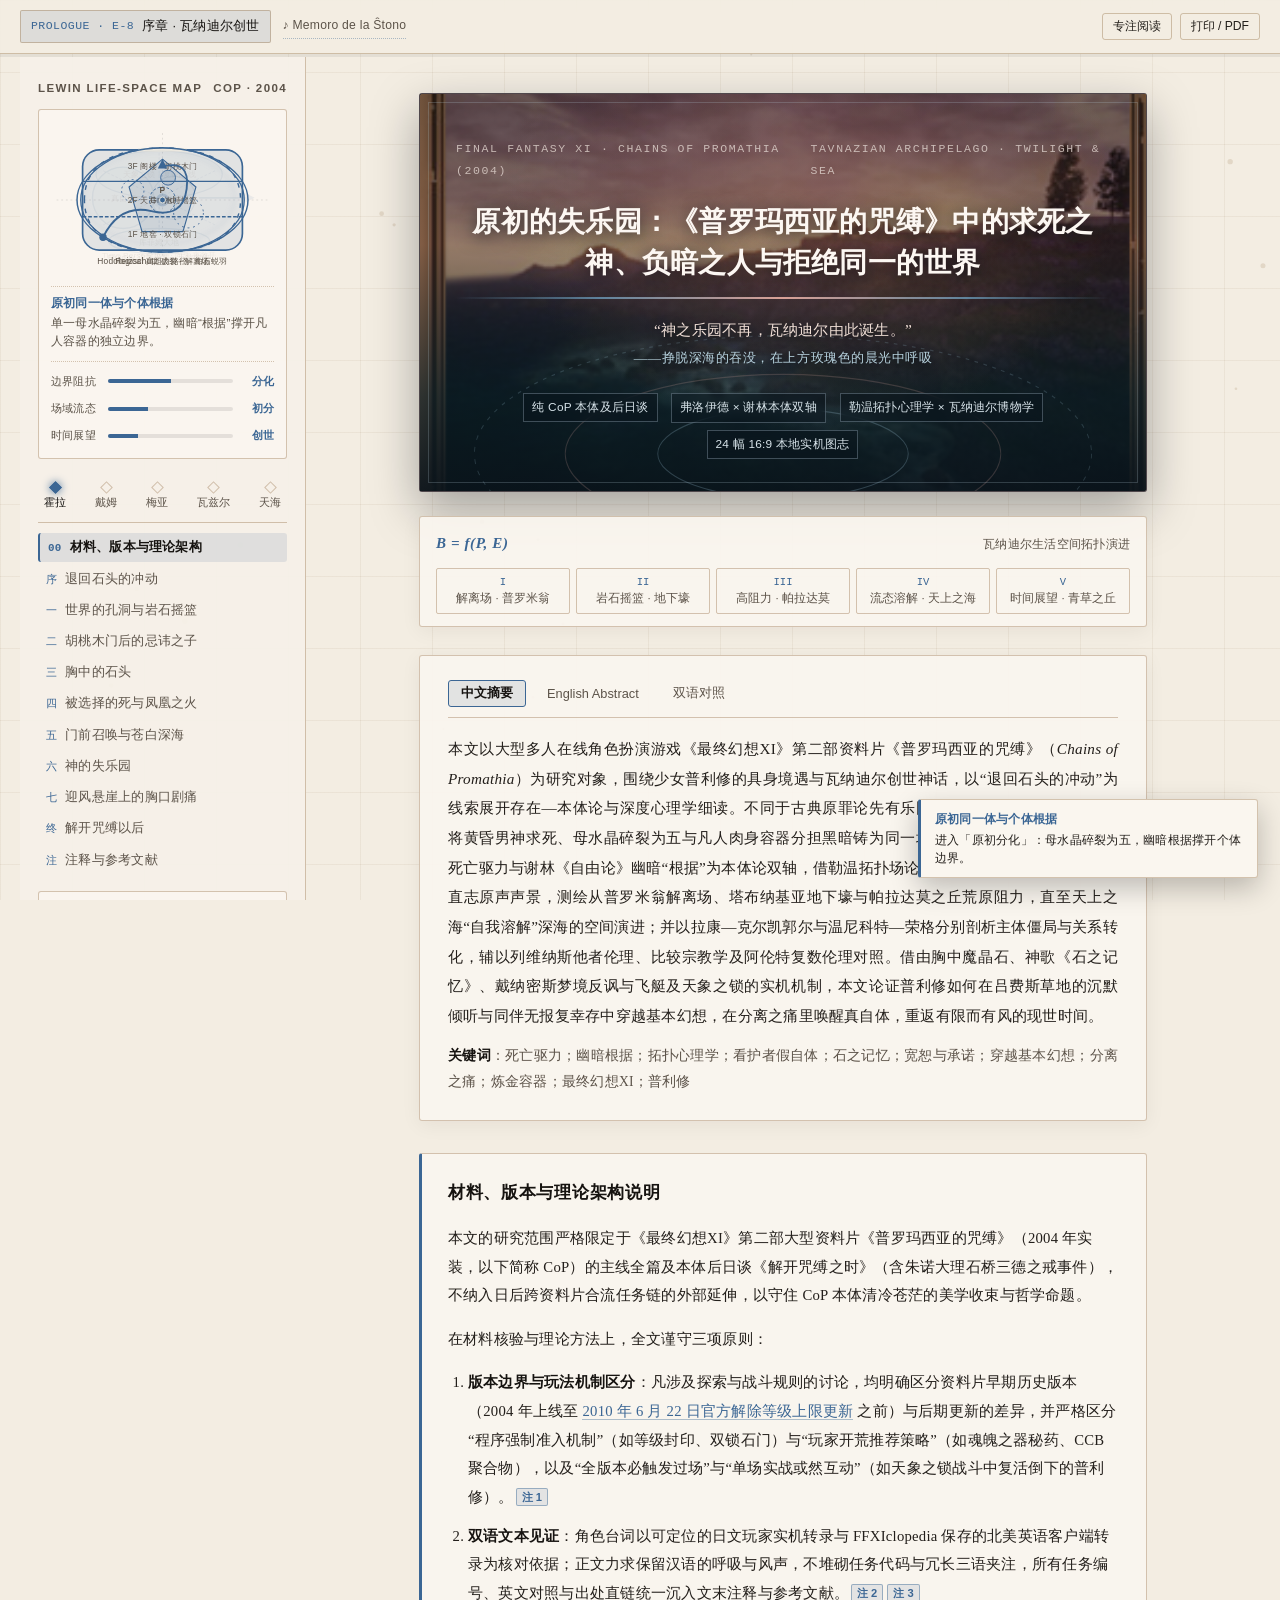
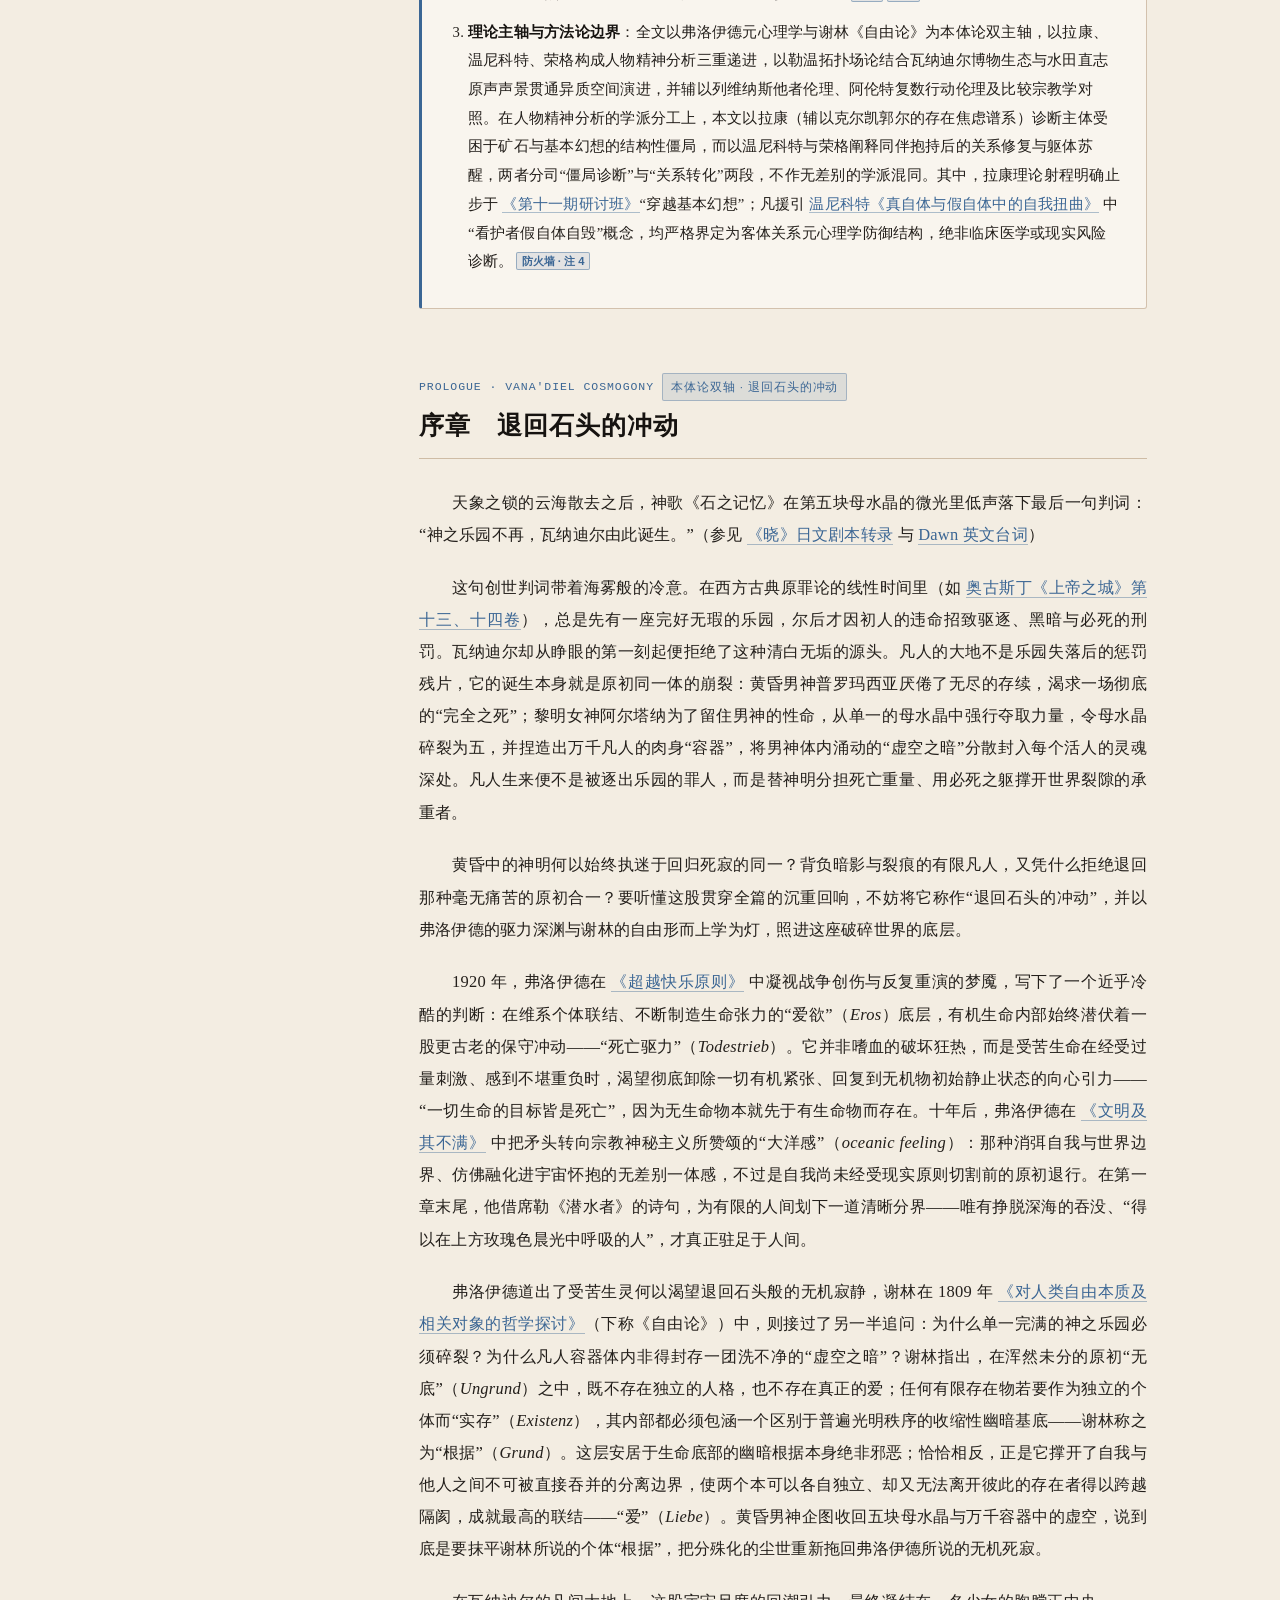
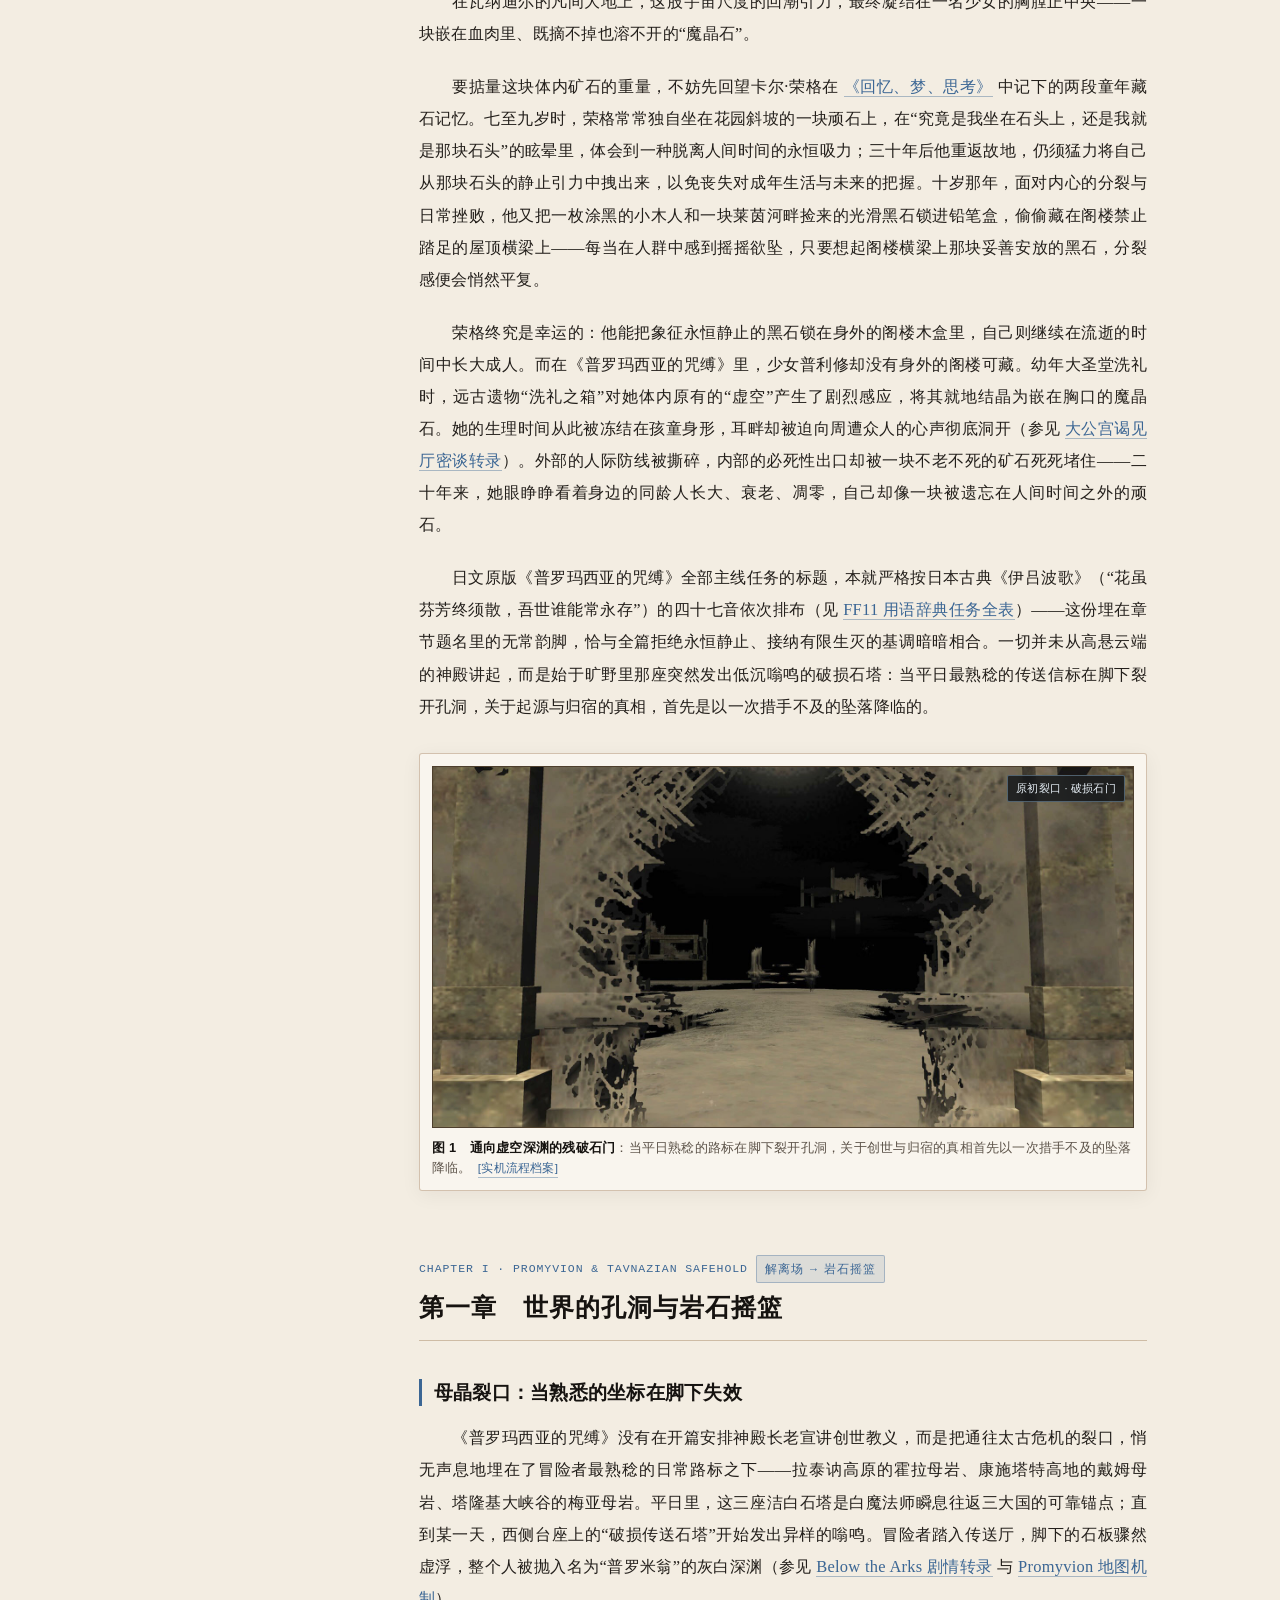
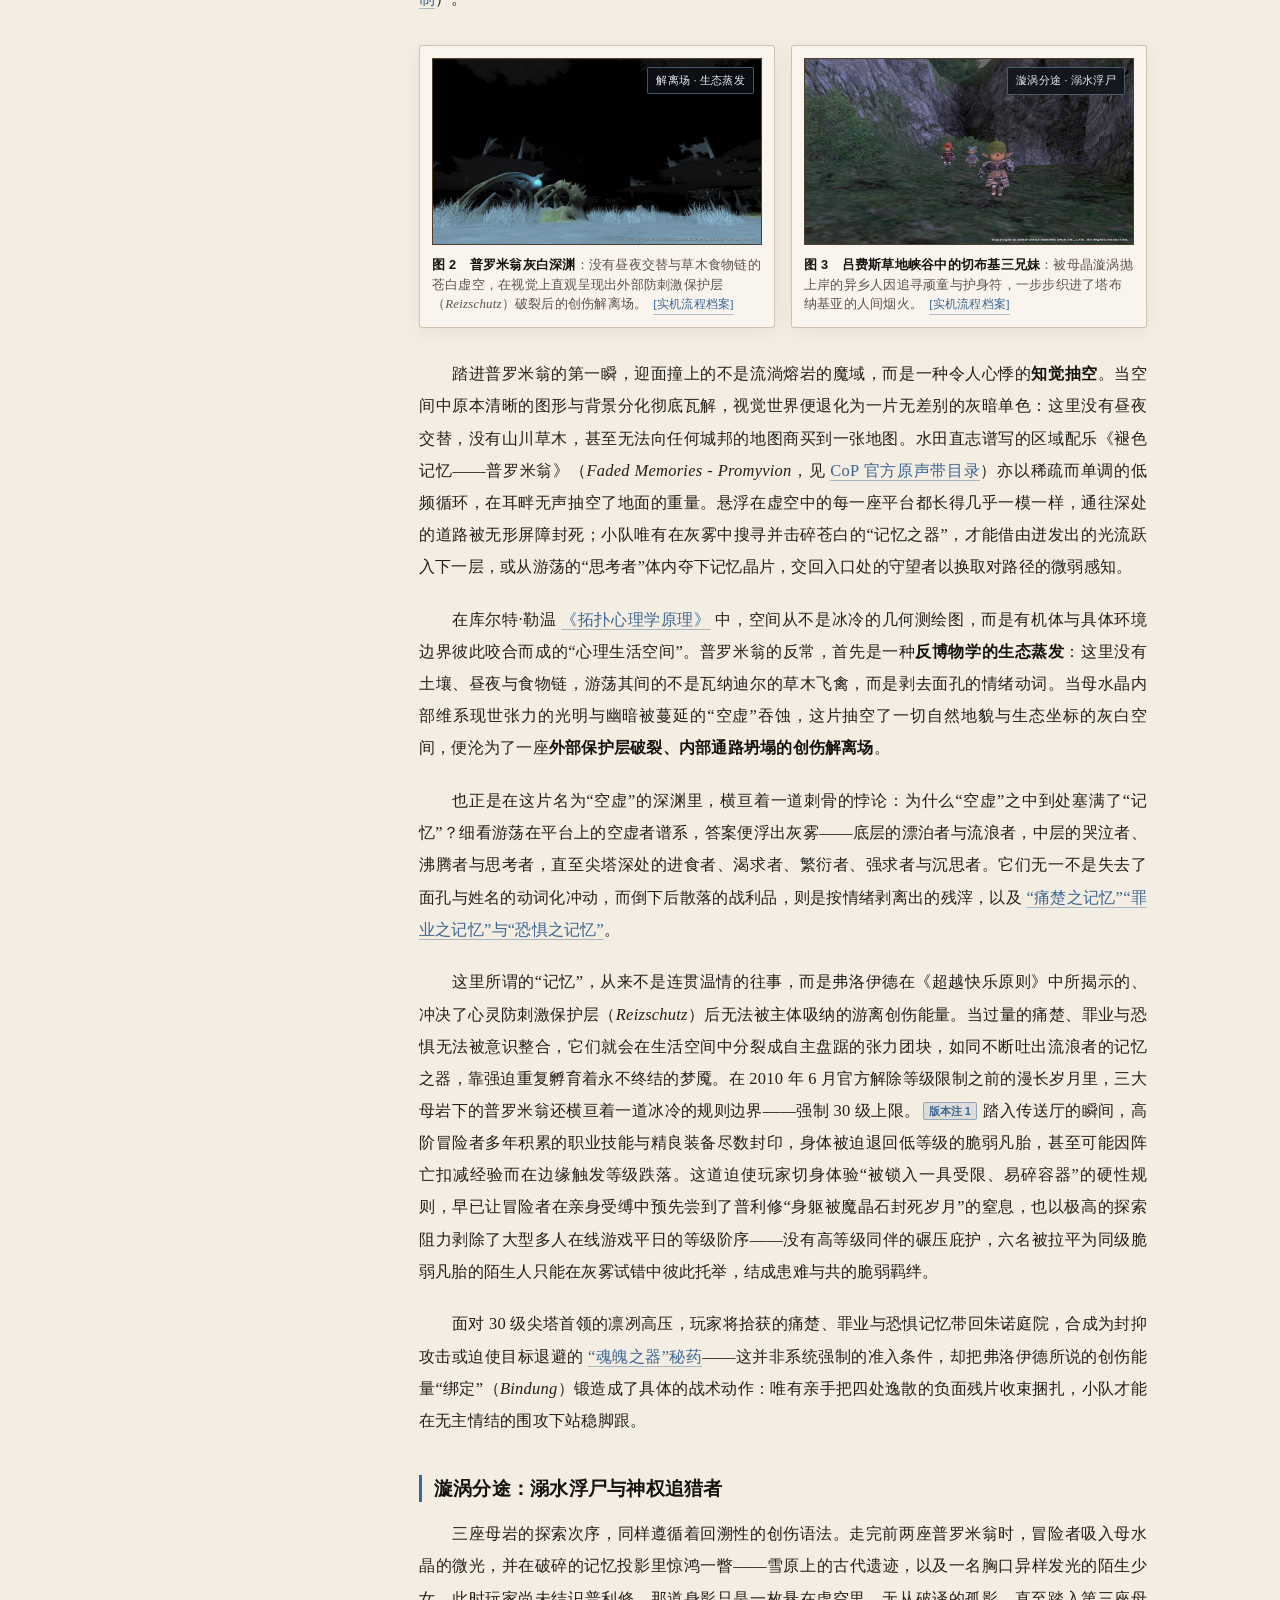
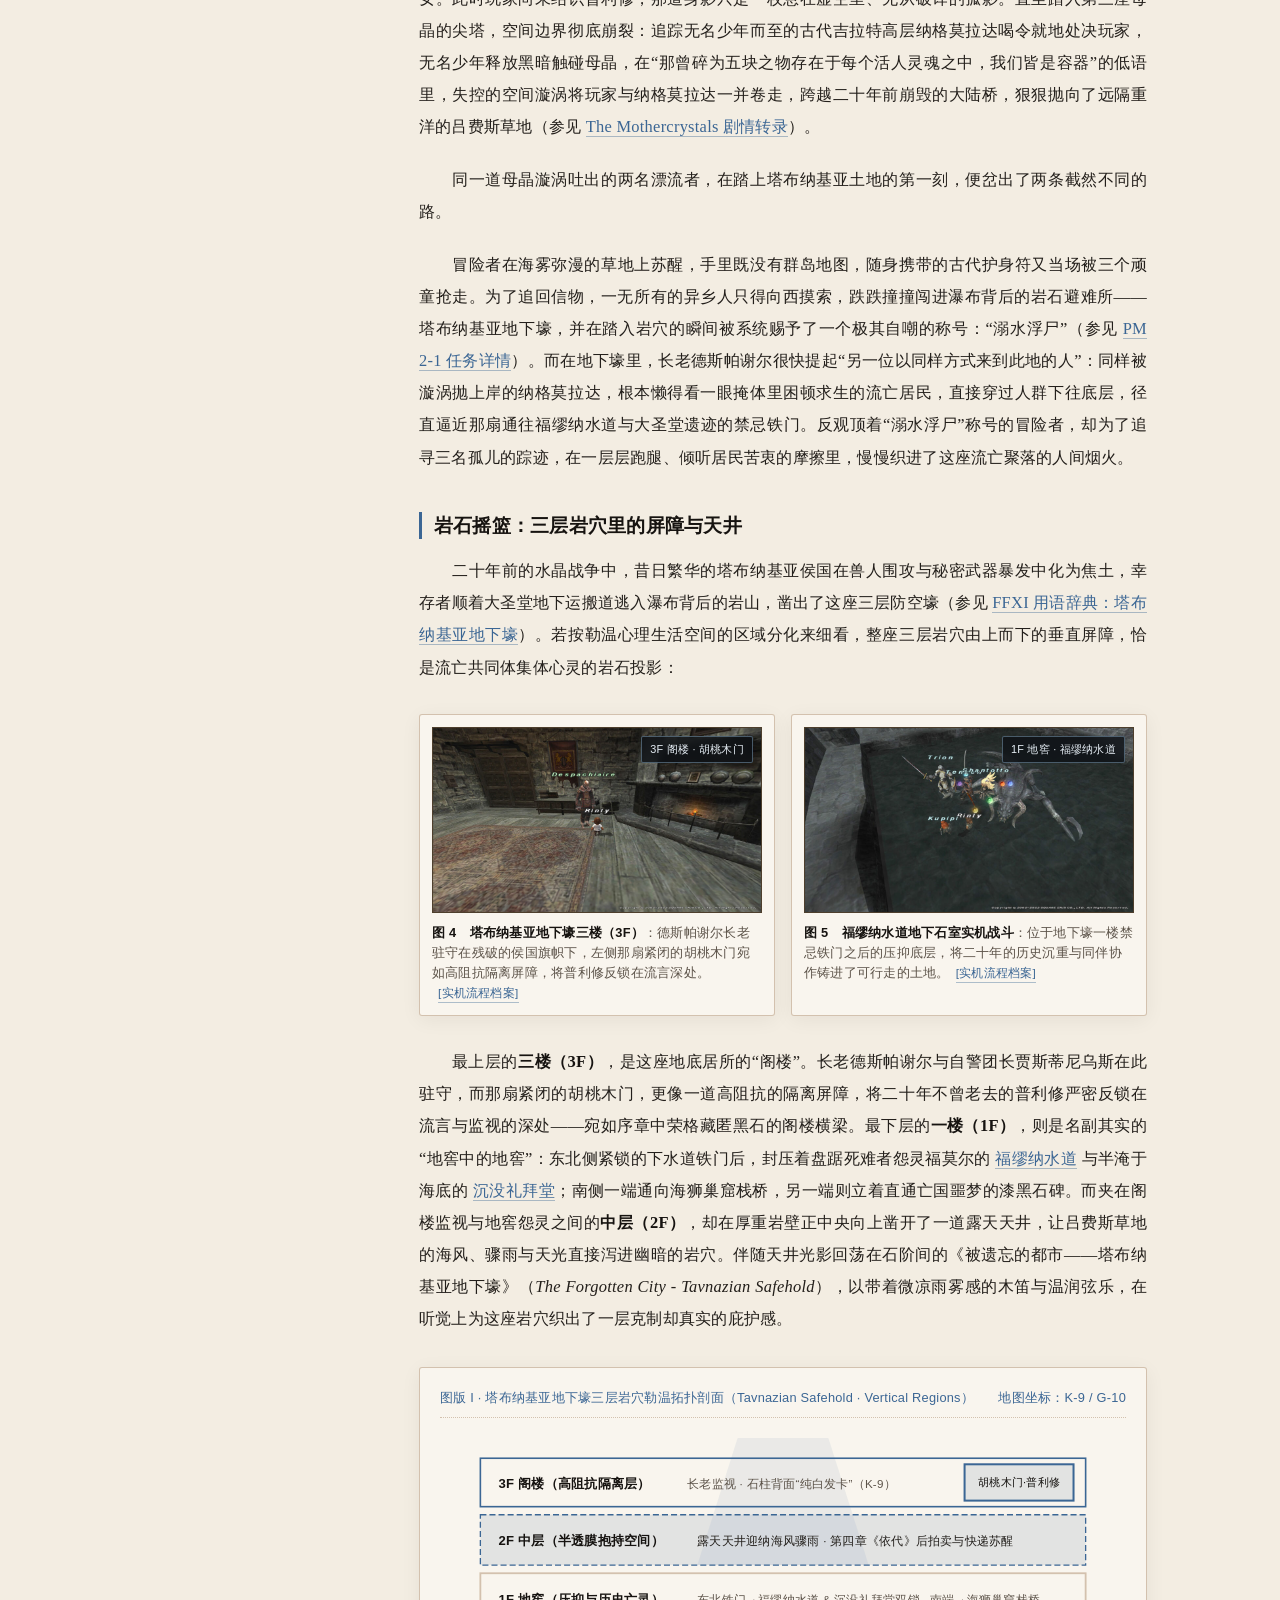
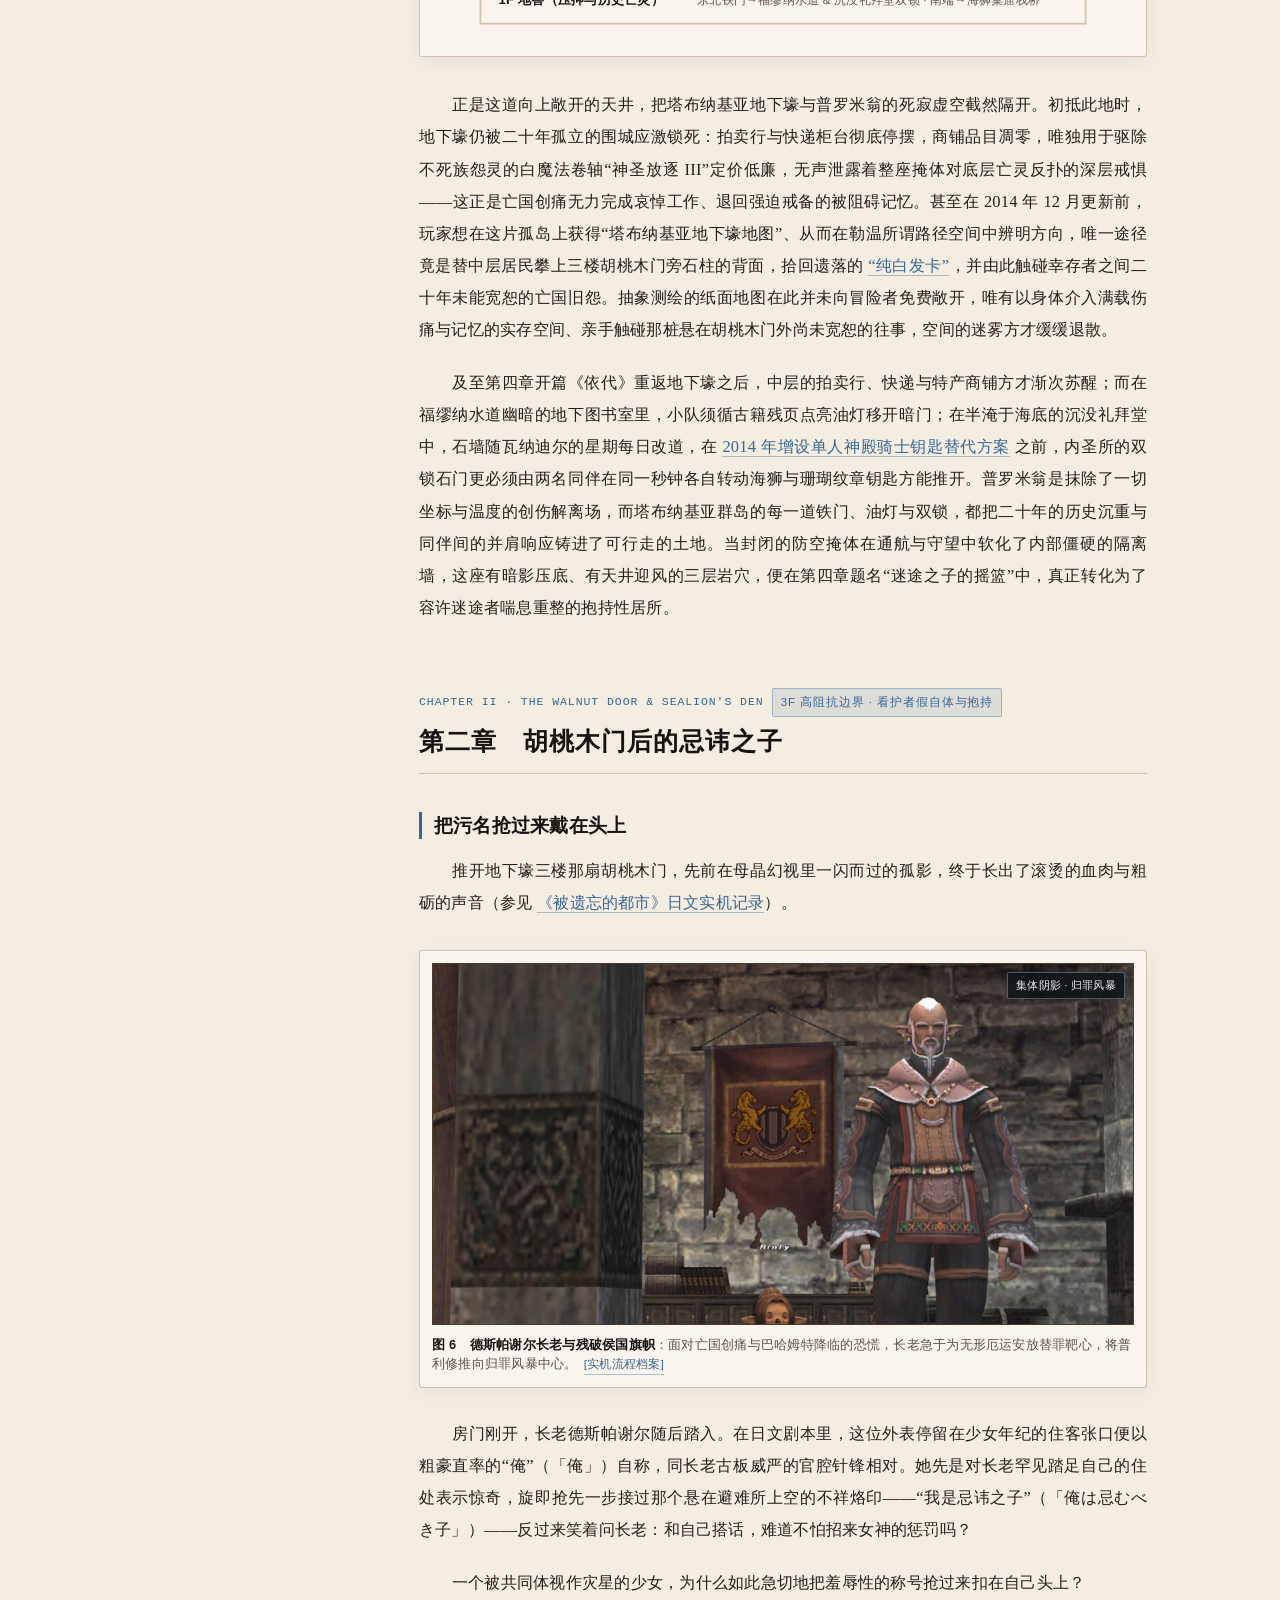
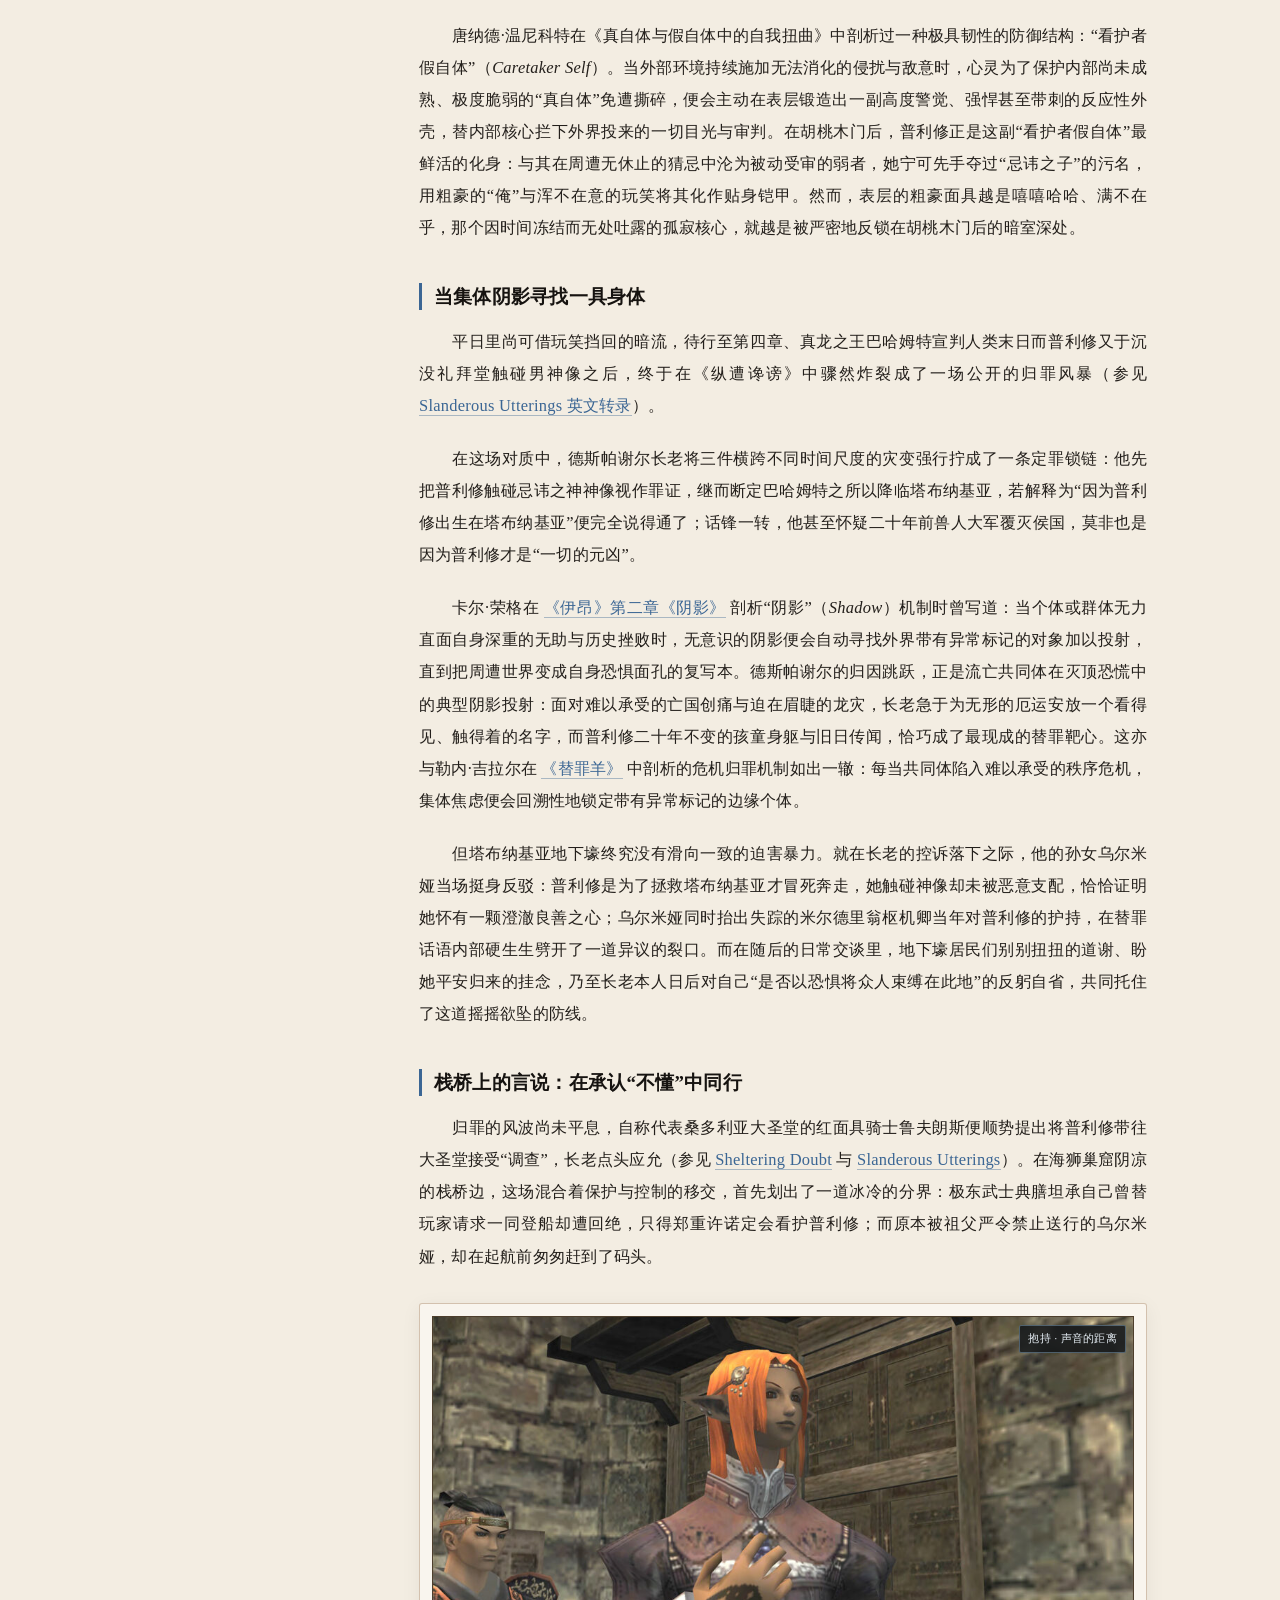
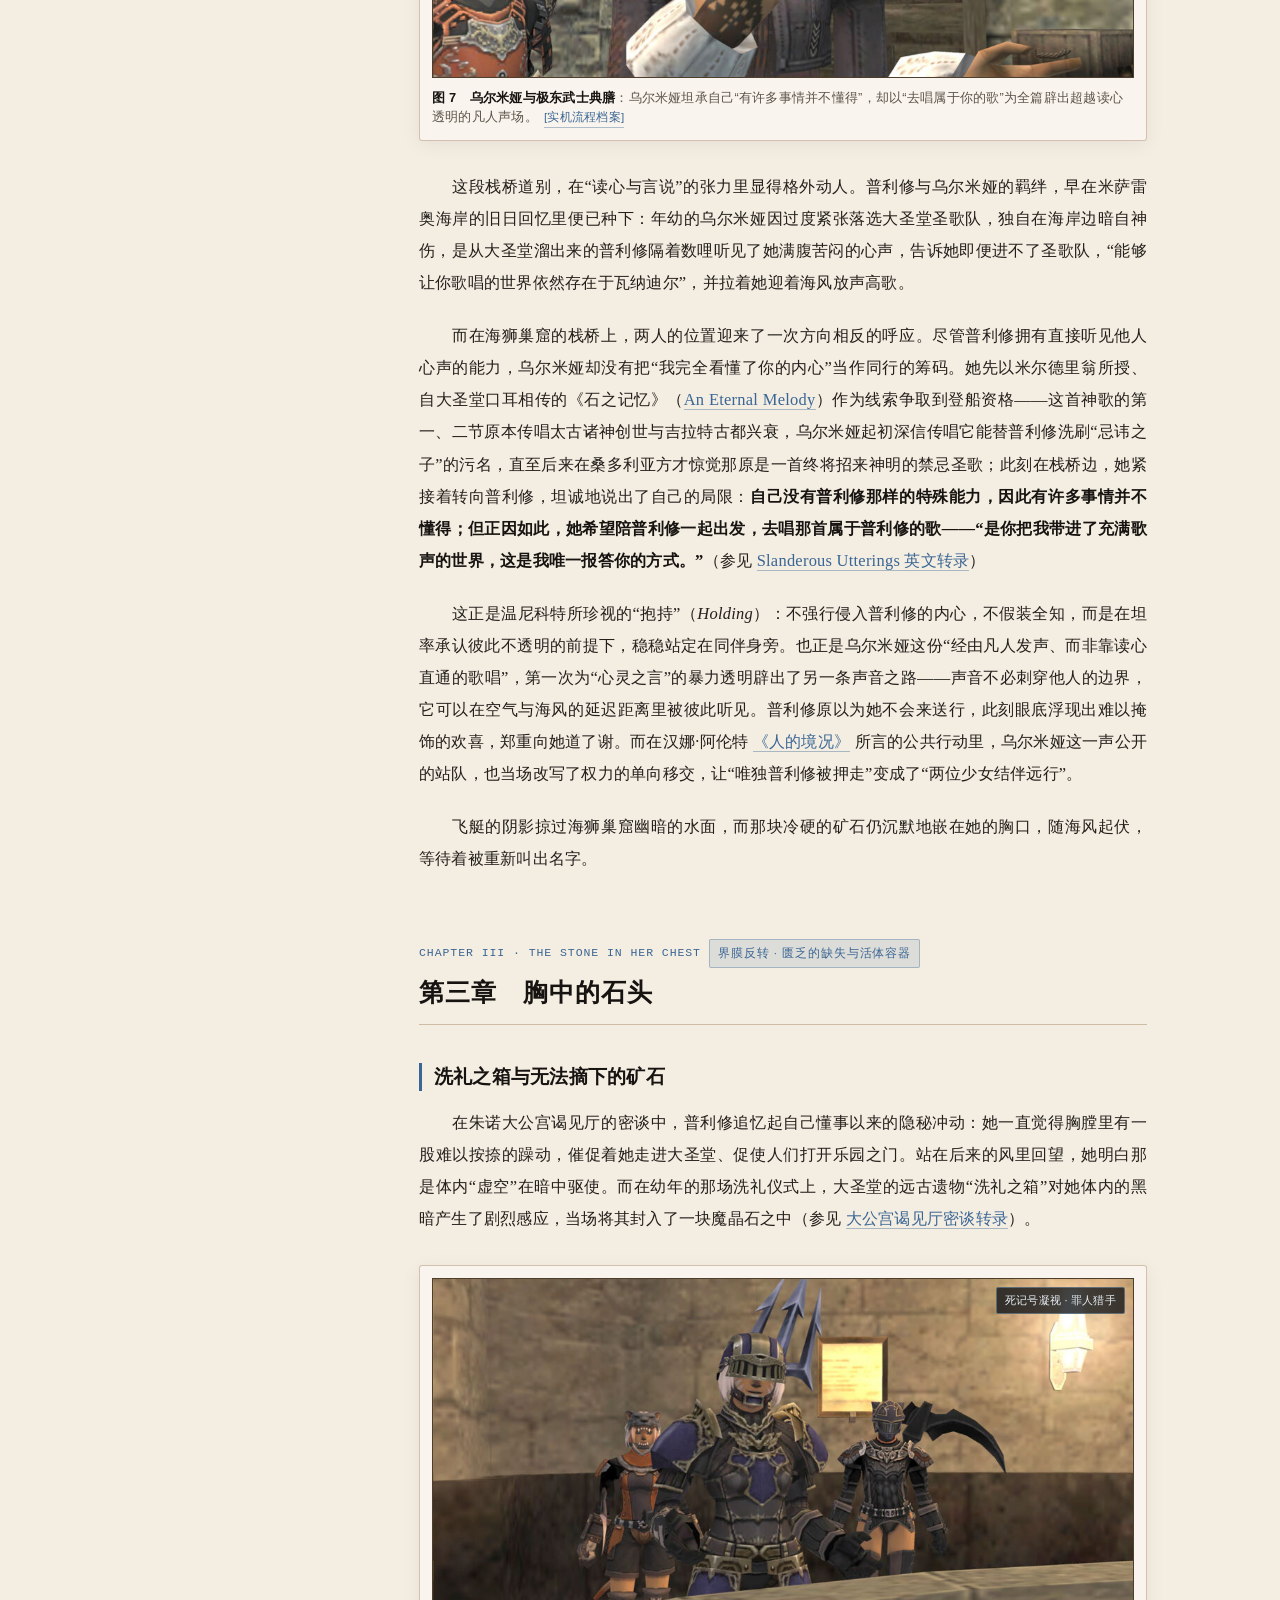
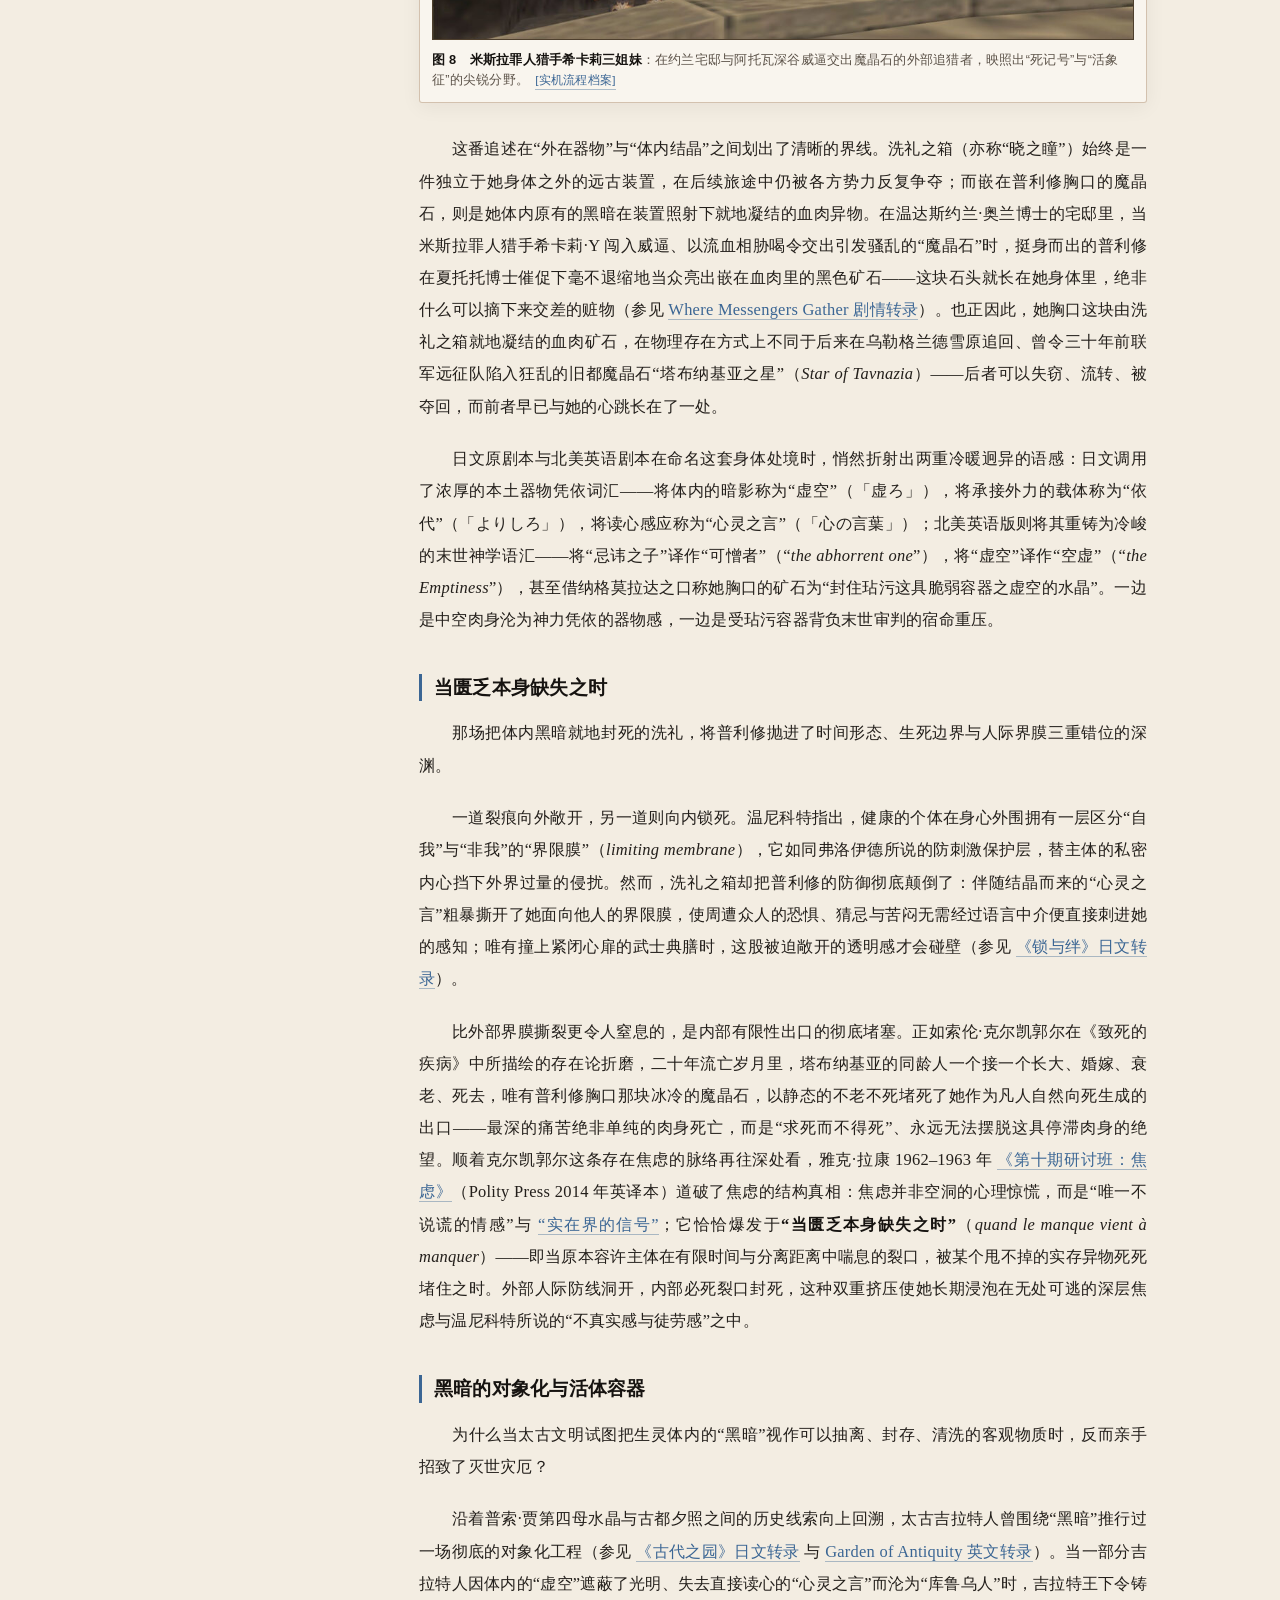
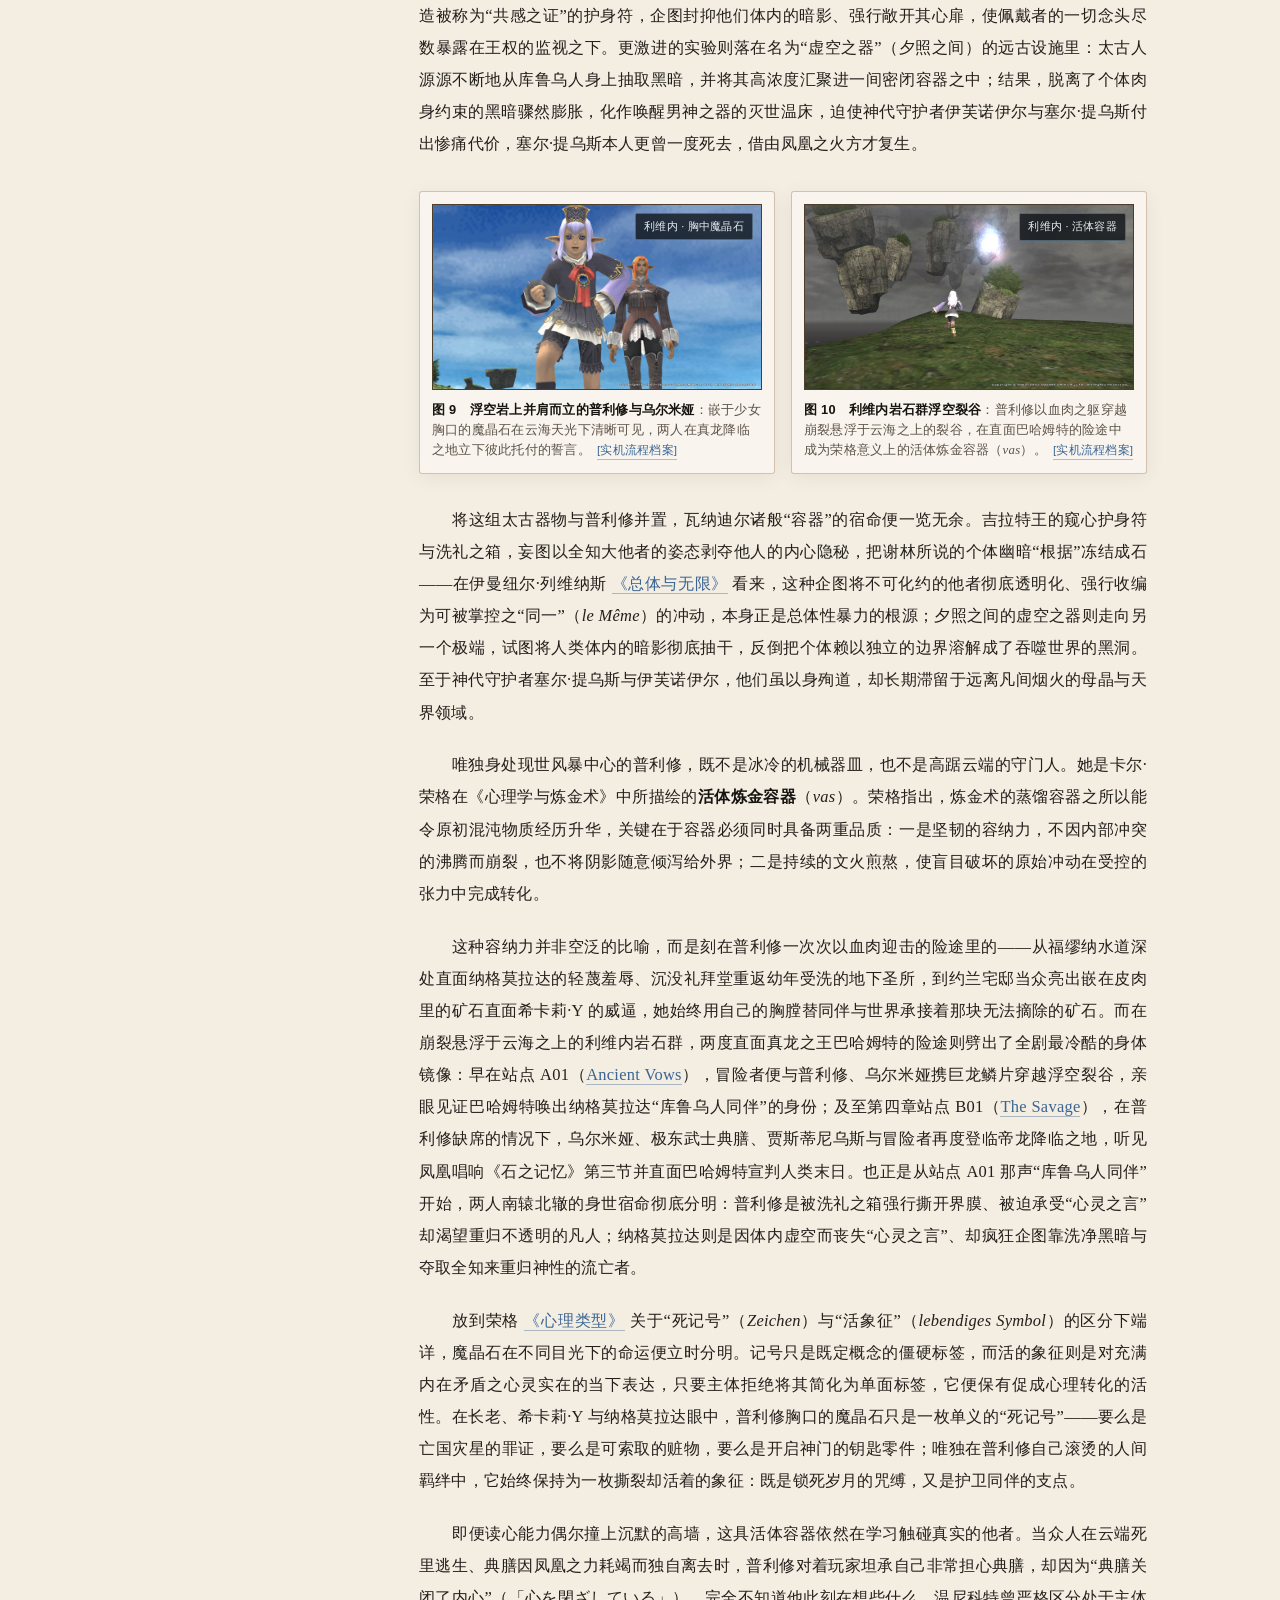
==== commit cacf3012: "Update CoP reading site to final edition with 24 verified screenshots" ====
--- a/index.html
+++ b/index.html
@@ -1,587 +1,1067 @@
-<!doctype html>
-<html lang="zh-CN" data-theme="paper">
+<!DOCTYPE html>
+<html lang="zh-CN">
 <head>
- <meta charset="utf-8"><meta name="viewport" content="width=device-width,initial-scale=1">
- <meta name="description" content="《原初的失乐园》CoP长篇文学评论。循着入口、石头与声音，穿过瓦纳迪尔的裂隙，回到仍在继续的生活。">
- <meta name="theme-color" content="#132d37"><meta name="robots" content="noindex,nofollow">
- <title>原初的失乐园</title><link rel="stylesheet" href="style.css"><link rel="stylesheet" href="dusk.css"><link rel="stylesheet" href="retro.css"><link rel="stylesheet" href="cartography.css?v=20261017-images">
+  <meta charset="UTF-8">
+  <meta name="viewport" content="width=device-width, initial-scale=1.0">
+  <title>原初的失乐园：《普罗玛西亚的咒缚》中的求死之神、负暗之人与拒绝同一的世界</title>
+  <link rel="stylesheet" href="styles.css">
 </head>
-<body>
- <a id="home"></a>
- <a class="skip-link" href="#manuscript">跳至正文</a>
- <div class="page-progress" aria-hidden="true"><i></i></div>
- <header class="site-header"><a class="site-brand" href="#home" aria-label="原初的失乐园首页"><span class="seal" aria-hidden="true">◈</span><span>原初的失乐园<small>AN ESSAY ON CHAINS OF PROMATHIA</small></span></a><nav aria-label="网站导航"><a href="#atlas">路径图</a><a href="#chapter-00">全文阅读</a><a href="#archive">影像档案</a></nav><div class="header-tools"><button class="icon-button" id="search-open" aria-label="搜索全文"><svg viewBox="0 0 24 24"><circle cx="10" cy="10" r="6.8"/><path d="m15 15 6 6"/></svg></button><button class="icon-button" id="settings-open" aria-label="阅读设置"><span aria-hidden="true">Aa</span></button></div></header>
- <div class="sea-atmosphere" aria-hidden="true"><div class="dusk-horizon"></div><svg class="sea-waves" viewBox="0 0 1600 600" preserveAspectRatio="none"><g fill="none" stroke="currentColor"><path d="M-100 240Q150 160 400 240T900 240T1400 240T1900 240"/><path d="M-100 275Q180 190 460 275T1020 275T1580 275"/><path d="M-100 320Q140 230 380 320T860 320T1340 320T1820 320"/><path d="M-100 385Q200 285 500 385T1100 385T1700 385"/><path d="M-100 465Q150 360 400 465T900 465T1400 465T1900 465"/></g></svg></div>
- <main id="home-view">
-  <div class="hero-wrap">
-   <div class="breadcrumb">VANA’DIEL <span>／</span> TAVNAZIA <span>／</span> THE WORLD THAT REMAINS</div>
-   <section class="hero" aria-labelledby="book-title">
-    <div class="hero-copy"><p class="eyebrow">FINAL FANTASY XI <span>·</span> CHAINS OF PROMATHIA</p><h1 id="book-title">原初的<br><span>失乐园</span></h1><div class="title-ornament" aria-hidden="true"><i></i>✧<i></i></div><p class="book-subtitle">求死之神、负暗之人<br>与拒绝同一的世界</p><p class="hero-description">从胸中的石头，到世界的孔洞。<br>沿着普利修的旅途，阅读分离、牵挂，<br>以及不再等待终结的生活。</p><div class="hero-actions"><a class="text-button" href="#abstract">阅读摘要</a><a class="primary-button" href="#chapter-00">从序章进入 <span>↗</span></a><button class="text-button" id="resume-button" hidden>继续上次阅读 →</button></div><p class="edition-line" id="edition-line">序章 · 七章 · 终章 <span>／</span> 完整阅读版</p></div>
-    <div class="hero-visual" aria-label="塔布纳基亚群岛游戏景观"><svg class="hero-contours" viewBox="0 0 650 520" aria-hidden="true"><g fill="none" stroke="currentColor"><ellipse cx="360" cy="250" rx="270" ry="190" transform="rotate(-16 360 250)"/><ellipse cx="360" cy="250" rx="245" ry="170" transform="rotate(-16 360 250)"/><ellipse cx="360" cy="250" rx="220" ry="150" transform="rotate(-16 360 250)"/><ellipse cx="360" cy="250" rx="195" ry="130" transform="rotate(-16 360 250)"/><path d="M0 420Q210 20 640 390M50 60Q600 500 580 10" stroke-dasharray="4 8"/></g></svg><span class="plate-index">TAVNAZIA <i>隔海远望 · 旧都遗迹</i></span><div class="landscape-pair seascape-plate"><span class="plate-bookmark" aria-hidden="true">Ⅶ</span><img src="user-tavnazia-distant.png" alt="远望塔布纳基亚旧都遗迹，AI拼接图" width="1652" height="952"><span class="plate-inscription">THE SEA REMEMBERS</span></div><div class="portrait-card"><span>PRISHE</span><img src="prishe-p_photo_03.jpg" alt="普利修的游戏内人物形象" width="160" height="300"><small>一个仍须回应的人</small></div><div class="hero-coordinate"><span>Ⅰ — Ⅸ</span><p>故土仍在远方，<br>路并没有结束。</p></div><p class="hero-credit">景观：用户提供 · AI拼接；人物：PlayOnline · © SQUARE ENIX</p></div>
-   </section>
-  </div>
-  <section class="atlas-section" id="atlas" aria-labelledby="atlas-title"><div class="section-heading"><div><p class="eyebrow">01 / THE TOPOLOGY OF READING</p><h2 id="atlas-title">从裂隙进入，沿关系返回</h2></div><p>顺着章节往前，也可以循着一个问题回读。<br>图中的线，连接的是文章里的场景与思想。</p></div><div class="atlas-paper"><div class="atlas-tabs" role="tablist" aria-label="选择阅读路径"><button role="tab" aria-selected="true" data-route="space">空间与入口</button><button role="tab" aria-selected="false" data-route="stone">石头与容器</button><button role="tab" aria-selected="false" data-route="voice">声音与关系</button></div><div class="atlas-topline"><span id="route-title">空间与入口</span><small>READING RELATIONS · 文章关系图</small></div><div id="atlas-graph" role="tabpanel" aria-label="阅读路径图"></div><div class="atlas-bottom"><p id="route-description"></p><div class="map-legend"><span>── 论述行进</span><span>┄ 跨章回读</span><span>◇ 点击进入正文</span></div></div></div></section>
-  <section class="contents-section" id="contents" aria-labelledby="contents-title"><div class="section-heading"><div><p class="eyebrow">02 / THE NINE FOLIOS</p><h2 id="contents-title">九个停驻的地方</h2></div><p>一条人物的路径，<br>也是一部世界的身体史。</p></div><div id="chapter-cards" class="chapter-cards"></div></section>
-  <section class="archive-section" id="archive" aria-labelledby="archive-title"><div class="section-heading"><div><p class="eyebrow">03 / VISUAL ARCHIVE</p><h2 id="archive-title">在瓦纳迪尔看见</h2></div><p>地域与人物，逐一对应游戏中的名字。<br>点击图像放大，逐图查看出处。</p></div><div class="gallery-grid" id="gallery-grid"></div><p class="archive-note">图像包含官方截图、用户提供的截图与人物插画，以及AI拼接图，类型与来源逐图标明。海图、纸纹与界面边饰为原创设计。<a href="images.json" target="_blank">完整图像来源清单 ↗</a></p></section>
-  <section class="colophon"><span class="colophon-mark" aria-hidden="true">✧</span><p>世界保留下来以后</p><h2>「俺、生きていけるよ」</h2><a class="primary-button" href="#chapter-07">回到悬崖上的对话 ↗</a><div class="colophon-links"><a href="#abstract">摘要</a><a href="#materials">材料与版本说明</a><a href="#notes">完整注释</a><a href="#bibliography">参考文献</a><a href="原初的失乐园.md?v=20261106-manuscript" download>下载原文 Markdown ↓</a></div></section>
- </main>
- <div id="reader-view" hidden>
-  <div class="reading-toolbar"><button id="mobile-toc" class="text-button">☰ 章节</button><a href="#home">← 返回首页</a><span id="current-chapter-label"></span><button class="text-button" id="focus-toggle" aria-pressed="false">专注阅读</button></div>
-  <div class="reader-layout"><aside class="reader-toc" aria-label="章节目录"><div class="aside-label">CONTENTS / 行旅目录</div><nav id="reader-navigation"></nav><div class="toc-links"><a href="#abstract">摘要</a><a href="#materials">材料说明</a><a href="#notes">完整注释</a><a href="#bibliography">参考文献</a></div><a class="download-link" href="原初的失乐园.md?v=20261106-manuscript" download>↓ 下载完整原文</a></aside><main id="manuscript" tabindex="-1"><section class="reading-appendix" id="abstract"><h3 id="s-abstract-00">摘要</h3>
-<p id="p-abstract-0" class="text-paragraph">本文以大型多人在线角色扮演游戏（MMORPG）《最终幻想XI》第二部资料片《普罗玛西亚的咒缚》（<em>Chains of Promathia</em>）及其与《吉拉特的幻影》合流终局《置身于世，你思念着什么？》（<em>Apocalypse Nigh</em>）中核心人物普利修（Prishe）的具身经历为研究对象，提出<strong>“退回石头的冲动”</strong>这一核心批评范畴，结合弗洛伊德、谢林、拉康、温尼科特、荣格五大理论传统与勒温空间拓扑场论展开深度心理学与存在—本体论批评。文章首先将瓦纳迪尔“母水晶一分为五、凡人容器分担男神黑暗”的创世神话置于弗洛伊德死亡驱力（<em>Todestrieb</em>）与谢林《自由论》幽暗“根据”（<em>Grund</em>）的双主轴下，阐明分担内在暗影如何构成有限个体独立实存与跨隔阂之爱的前提；进而追踪普利修从大圣堂洗礼导致的体内创伤结晶与“匮乏缺失之焦虑”、流亡聚落胡桃木门内的“看护者假自体”与大公宫的生死驱力献祭妥协，直至吕费斯草地迎风悬崖上通过第一人称告白完成“穿越基本幻想”、在同伴无报复幸存中承受分离之痛（<em>Schmerz</em>）并唤醒源自心脏搏动的“真自体”，最终在合流终局与众同伴共同清算投石实在余波的完整弧线。依托“普罗米翁（母晶创伤解离场）—塔布纳基亚地下壕（岩石抱持性摇篮）—阿尔·塔伊尤（天上之海流态去分化场）”的三元空间心理拓扑谱系，本文旨在论证：背负裂痕与必死时间的有限个体，如何在拒绝退回原初无差别同一的前提下，于分离的距离与复数承诺中共同承担未完成的现世生活。</p>
-<p id="p-abstract-1" class="text-paragraph"><strong>关键词</strong>：<code>死亡驱力</code>；<code>幽暗根据</code>；<code>穿越基本幻想</code>；<code>看护者假自体</code>；<code>拓扑心理学</code>；<code>炼金容器</code>；<code>MMORPG叙事批评</code>；<code>最终幻想XI</code>；<code>普利修</code>；<code>分离之痛</code></p>
-<hr class="chapter-rule"></section><section class="reading-chapter" data-chapter="chapter-00" id="chapter-00"><header class="chapter-heading"><span class="folio">CHAPTER 00 / 起源与回忆</span><h2>序章　退回石头的冲动：求死之神、阁楼黑石与拒绝同一的世界</h2><div class="chapter-meta">约 7 分钟 · 2,857 字</div></header><figure class="chapter-image supplied-image"><button class="image-button" data-image="user-tavnazia-distant.png" data-caption="远望塔布纳基亚旧都 · AI拼接" data-source="image-credits.html#user-tavnazia-distant" data-source-label="用户提供 · AI拼接" aria-label="放大：草坡与林海之外的塔布纳基亚旧都遗迹，AI拼接图"><img src="user-tavnazia-distant.png" alt="草坡与林海之外的塔布纳基亚旧都遗迹，AI拼接图" loading="lazy" width="1652" height="952"></button><figcaption>远望塔布纳基亚旧都 · AI拼接<a href="image-credits.html#user-tavnazia-distant" target="_blank" rel="noopener noreferrer">用户提供 · AI拼接 · 图像及角色权利归原权利人 ↗</a></figcaption></figure><div class="manuscript-content"><a id="chapter-00-1"></a>
-<h3 id="s-chapter-00-00">求死之神与黑暗根据：弗洛伊德、谢林与创世失乐园</h3>
-<p id="p-chapter-00-0" class="text-paragraph">《最终幻想XI：普罗玛西亚的咒缚》将暮光男神普罗玛西亚追求“完全之死”、黎明女神阿尔塔纳保存其生命以及凡人世界的生成构筑为同一场创世事件。在终局天象之锁战后响起的《石之记忆》神歌中，这一太古起源收束于“神之乐园成为瓦纳迪尔”（<em>Paradise was no longer. / Thus was born the world of Vana&#x27;diel.</em>）的判断<a href="#reader-c06-n02" class="note-ref" aria-label="注释 06-02">06-02</a>。不同于传统原罪论“先有完好乐园、后因人类违命而失落”的线性结构，瓦纳迪尔的创世神话呈现出鲜明的本体论悖论：凡人世界并非诞生于完满的秩序，而是诞生于原初同一体的破裂——女神为挽留男神性命并孕育人类，从单一母水晶中强行夺取力量，致使母水晶崩裂为五块，并将男神体内的“虚空之暗”（虚ろなる闇）分散封入万千凡人的肉身“容器”（うつわ / vessels）之中<a href="#reader-c06-n02" class="note-ref" aria-label="注释 06-02">06-02</a>。本文以“原初的失乐园”为题，旨在从学理上追问这一创世结构的核心张力：为什么暮光中的神明始终渴求回归死寂的同一，而背负暗影与裂痕的有限凡人，又凭借怎样的存在论与心理学根基拒绝退回原初合一？</p>
-<p id="p-chapter-00-1" class="text-paragraph">为了剖析这一问题，本文提出<strong>“退回石头的冲动”</strong>这一核心批评范畴，并以弗洛伊德（Sigmund Freud）在《超越快乐原则》与《文明及其不满》中的驱力理论，同谢林（F. W. J. Schelling）在《对人类自由本质及相关对象的哲学探讨》（以下简称《自由论》）中的分化形而上学，建立审视神话与现世危机的理论框架<a href="#reader-c00-n01" class="note-ref" aria-label="注释 00-01">00-01</a><a href="#reader-c06-n04" class="note-ref" aria-label="注释 06-04">06-04</a>。</p>
-<p id="p-chapter-00-2" class="text-paragraph">在《超越快乐原则》中，弗洛伊德探讨了有机生命面对过量创伤刺激时的双重反应机制：一方面，当剧烈的外部冲击突破心灵防线，主体不得不通过强迫重复将游离的创伤能量加以“绑定”（<em>Bindung</em>）；另一方面，在维系个体联结的“爱欲”（<em>Eros</em>）底层，有机生命内部还潜藏着一股旨在彻底卸除生存张力、回复到无机物初始静止状态的<strong>“死亡驱力”（<em>Todestrieb</em>）</strong><a href="#reader-c00-n01" class="note-ref" aria-label="注释 00-01">00-01</a>。及至《文明及其不满》，弗洛伊德进一步将宗教神秘主义所推崇的“大洋感”（oceanic feeling，即消弭自我与外部世界边界的无差别一体感），界定为自我在尚未经受现实原则切割之前的原初退行状态，并引述席勒《潜水者》的诗句指出，唯有脱离吞没个体的深海、“得以在上方玫瑰色晨光中呼吸的人”，才真正驻足于有限的人间生活<a href="#reader-c00-n01" class="note-ref" aria-label="注释 00-01">00-01</a>。</p>
-<p id="p-chapter-00-3" class="text-paragraph">如果说弗洛伊德从元心理学上解释了受苦生灵为何会萌生“卸下有机紧张、退回如石头般的无机静止或深海大洋感”的冲动，那么谢林在《自由论》中则从本体论上回答了：<strong>为什么单一完满的“神之乐园”必须碎裂，为什么凡人作为“器”必须在体内分担一份“虚空之暗”？</strong> 谢林指出，在无差别的原初同一体（<em>Ungrund</em>）中并不存在独立的人格与自由；任何有限存在物若要作为独立的个体而“实存”（<em>Existenz</em>），其内部都必须包涵一个区别于普遍光明秩序的收缩性、幽暗基底——即<strong>“根据”（<em>Grund</em>）</strong><a href="#reader-c06-n04" class="note-ref" aria-label="注释 06-04">06-04</a>。正是这层安居于个体内部的幽暗“根据”，撑开了自我与他人之间不可被直接吞并的分离边界，并使独立存在者之间跨越隔阂的结合——<strong>“爱”（<em>Liebe</em>）</strong>——成为可能<a href="#reader-c06-n04" class="note-ref" aria-label="注释 06-04">06-04</a><a href="#reader-c08-n03" class="note-ref" aria-label="注释 08-03">08-03</a>。在《普罗玛西亚的咒缚》中，男神企图收回人类容器中的全部虚空以达成“完全之死”，实质上是要求抹除谢林所说的个体“根据”，将分化的世界重新拉回弗洛伊德所说的无机死寂；而少女普利修与同伴们的抗争，则是在守护同伴的爱欲与内部求死暗流的剧烈冲突中，探索有限个体如何在不退回原初同一的前提下承担现世生活。</p>
-<hr class="chapter-rule">
-<a id="chapter-00-2"></a>
-<h3 id="s-chapter-00-01">斜坡顽石、阁楼黑石与胸中魔晶石：普利修的主体困境与理论坐标</h3>
-<p id="p-chapter-00-4" class="text-paragraph">上述“退回石头的冲动”与“个体化根据”的张力，在进入普利修（Prishe）的人物分析时，具体凝聚为一块嵌入少女胸膛的矿石——“魔晶石”（Magicite）。为了说明这块体内矿石的心理学性质，可以先将其与卡尔·荣格（C. G. Jung）在《回忆、梦、思考》第一章中记录的两段童年石头经验作一对照<a href="#reader-c00-n01" class="note-ref" aria-label="注释 00-01">00-01</a><a href="#reader-c00-n02" class="note-ref" aria-label="注释 00-02">00-02</a>。荣格回忆自己七至九岁时常独自坐在花园斜坡的顽石上，在“究竟是我坐在石头上，还是我就是那块石头”的主客体眩晕中体会到非人永恒感的强烈吸力，即便三十年后重返斜坡，他仍须猛力将自己从那种脱离人间的静止吸力中拽开，以免丧失对成年生活与未来的把握<a href="#reader-c00-n01" class="note-ref" aria-label="注释 00-01">00-01</a>；十岁时，面对内心的分裂与外界的不确定性，他又将一枚涂黑的小木人与一块莱茵河畔捡来的光滑黑石锁入铅笔盒，藏在阁楼禁止踏足的屋顶横梁上，借“阁楼里妥善安放的黑石”来平复日常挫败中的自我分裂<a href="#reader-c00-n02" class="note-ref" aria-label="注释 00-02">00-02</a>。</p>
-<p id="p-chapter-00-5" class="text-paragraph">荣格可以把象征永恒静止的黑石锁在阁楼横梁的木盒里，自身继续在自然流逝的时间中成长；而在瓦纳迪尔的叙事中，普利修胸前的魔晶石却是一场直接发生在身体内部的创伤性封印——幼年时，大圣堂的远古遗物“洗礼之箱”（洗礼の箱）对她体内原有的“虚空”产生剧烈感应，将其就地结晶为嵌在胸口的魔晶石，使她的身体停滞在孩童状态，并赋予了她直接听见他人心声的“心灵之言”（心の言葉）<a href="#reader-c00-n03" class="note-ref" aria-label="注释 00-03">00-03</a>。</p>
-<p id="p-chapter-00-6" class="text-paragraph">围绕这具被结晶冻结的特殊身体，本文结合<strong>弗洛伊德至拉康的精神分析脉络、温尼科特（D. W. Winnicott）的客体关系理论与荣格的分析心理学</strong>，从三个相互关联的层面展开人物批评<a href="#reader-c00-n01" class="note-ref" aria-label="注释 00-01">00-01</a><a href="#reader-c05-n03" class="note-ref" aria-label="注释 05-03">05-03</a><a href="#reader-c07-n03" class="note-ref" aria-label="注释 07-03">07-03</a>：</p>
-<ol><li><strong>创伤结晶、必死性裂口的堵塞与穿越幻想（弗洛伊德—拉康轴）</strong>：洗礼反应一方面将普利修体内的幽暗驱力凝结为无法摘除的内部创伤异物，另一方面又以不死矿石堵死了她作为凡人自然谢幕的有限性出口，引发拉康在《第十期研讨班：焦虑》中所说的<strong>“匮乏缺失之焦虑”（<em>manque du manque</em>）</strong><a href="#reader-c04-n04" class="note-ref" aria-label="注释 04-04">04-04</a><a href="#reader-c05-n03" class="note-ref" aria-label="注释 05-03">05-03</a>。本文追踪普利修如何在“护佑同伴的爱欲”与“渴望自身迎来终点的求死冲动”之间经历献祭妥协与驱力解绑，并最终在终局悬崖上通过第一人称告白完成拉康所说的<strong>“穿越基本幻想”（<em>la traversée du fantasme</em>）</strong><a href="#reader-c04-n05" class="note-ref" aria-label="注释 04-05">04-05</a><a href="#reader-c06-n06" class="note-ref" aria-label="注释 06-06">06-06</a><a href="#reader-c07-n01" class="note-ref" aria-label="注释 07-01">07-01</a>。</li><li><strong>看护者假自体、无报复幸存与真自体的身体苏醒（温尼科特轴）</strong>：面对流亡共同体的替罪猜忌，普利修长期以粗豪的「俺」、戏谑的自嘲与冲锋在前的英雄姿态，构筑起保护内部脆弱核心的<strong>“看护者假自体”（Caretaker Self）</strong><a href="#reader-c07-n03" class="note-ref" aria-label="注释 07-03">07-03</a>。本文分析这一防御外壳如何在乌尔米娅、典膳的抱持守望与终局玩家“无报复的幸存”（survival without retaliation）中卸除，使她在弗洛伊德所说的爱欲分离之痛（<em>Schmerz</em>，即「胸がいてぇんだ」）中，找回温尼科特所谓“源自身体组织鲜活感、心脏搏动与呼吸的真自体（True Self）”<a href="#reader-c04-n04" class="note-ref" aria-label="注释 04-04">04-04</a><a href="#reader-c07-n03" class="note-ref" aria-label="注释 07-03">07-03</a>。</li><li><strong>阴影整合、炼金容器（<em>vas</em>）与非膨胀的个体化（荣格轴）</strong>：不同于神代技术器物（窥心护身符、洗礼之箱、虚空之器）将黑暗当作外在客体加以压制或抽干的失败尝试，也不同于纳格莫拉达企图吞并“完全真相”而招致的自我膨胀（ego-inflation），普利修的肉身构成了承受内在煎熬并完成象征转化的炼金蒸馏容器（<em>vas</em>），在终局认领“人之为人的证明、那份虚空之暗”后，实现了荣格所说的“不将自己封闭在世界之外，而是把世界聚拢到自己身边”的有限个体化<a href="#reader-c03-n05" class="note-ref" aria-label="注释 03-05">03-05</a><a href="#reader-c05-n02" class="note-ref" aria-label="注释 05-02">05-02</a><a href="#reader-c07-n05" class="note-ref" aria-label="注释 07-05">07-05</a>。</li></ol>
-<hr class="chapter-rule">
-<a id="chapter-00-3"></a>
-<h3 id="s-chapter-00-02">三元空间拓扑与核心命题：失去、完满许诺与分离边界</h3>
-<p id="p-chapter-00-7" class="text-paragraph">在研究路径上，普利修与同伴们的主体演化并非脱离空间孤立展开，而是紧密依托于《普罗玛西亚的咒缚》三座核心场景的转换。本文引入<strong>库尔特·勒温（Kurt Lewin）《拓扑心理学原理》</strong>关于“心理生活空间”（<em>psychological life space</em>）、路径位移（<em>locomotion</em>）、边界屏障与“去分化”（<em>dedifferentiation</em>）的拓扑场论<a href="#reader-c02-n02" class="note-ref" aria-label="注释 02-02">02-02</a>，将<strong>“普罗米翁（母晶虚空）—塔布纳基亚地下壕（三层岩石掩体）—阿尔·塔伊尤（天上之海）”</strong>界定为三元空间心理拓扑：普罗米翁对应“外部防线破裂、内部通路断裂的创伤解离场”，天上之海对应“内部个体边界彻底消融、张力归零的流态去分化场”，而介于两者之间的塔布纳基亚地下壕，则呈现出从“刚性围城屏障”向“有界而敞开的人间抱持性生活空间”的转化轨迹<a href="#reader-c01-n01" class="note-ref" aria-label="注释 01-01">01-01</a><a href="#reader-c02-n01" class="note-ref" aria-label="注释 02-01">02-01</a><a href="#reader-c06-n01" class="note-ref" aria-label="注释 06-01">06-01</a>。</p>
-<p id="p-chapter-00-8" class="text-paragraph">沿着这一空间与叙事脉络，全文的论证围绕以下三个核心命题推进：</p>
-<p id="p-chapter-00-9" class="text-paragraph">第一是<strong>“失去（Loss）”的存在论转化</strong>。普利修在二十年前的水晶战争中失去了故都，又因胸口的魔晶石失去了与同龄人共同成长老去的时间流动性；而在终局吕费斯草地的悬崖上，当她失去胸中的不死矿石与读心特权、在沉默的同伴面前感到害怕、不安与胸口剧痛时，这一“特权的丧失”反而使她重返与凡人同等的有限性处境<a href="#reader-c00-n04" class="note-ref" aria-label="注释 00-04">00-04</a>。</p>
-<p id="p-chapter-00-10" class="text-paragraph">第二是对各类<strong>“完满许诺”的批判性辨析</strong>。无论是太古“虚空之器”集中抽取黑暗的实验、梦境神兽迪亚波罗斯的避难所诱导、纳格莫拉达向男神乞求的“完全真相”，还是古都门前针对每位同行者发出的不同呼唤，均指向受苦生灵对“消除缺憾、张力与隔阂”的退行渴望<a href="#reader-c05-n01" class="note-ref" aria-label="注释 05-01">05-01</a>。本文旨在辨明：接纳有限的创伤与时间劳作，如何构成抵御总体性吞没的伦理分水岭。</p>
-<p id="p-chapter-00-11" class="text-paragraph">第三是<strong>分离边界与主体间联结的条件</strong>。瓦纳迪尔的存续建立在母水晶一分为五、黑暗流散于万千容器的分化基础之上；而在人际层面上，普利修也必须面对典膳“关闭内心”（心を閉ざす）以及终局无法再读出玩家心思的认知边界，在不透明的分离距离中重新确立信任、言说与共同生活。第一章首先从她在塔布纳基亚地下壕的胡桃木门后接住“忌讳之子”这一称呼的场景切入。</p>
-<hr class="chapter-rule"></div><a class="next-chapter" href="#chapter-01">下一章 · 忌讳之子 <span>→</span></a></section><section class="reading-chapter" data-chapter="chapter-01" id="chapter-01"><header class="chapter-heading"><span class="folio">CHAPTER 01 / 地下壕／海狮巢窟</span><h2>第一章　忌讳之子：集体阴影与替罪机制怎样寻找一具身体</h2><div class="chapter-meta">约 12 分钟 · 4,921 字</div></header><figure class="chapter-image portrait-insert supplied-image"><button class="image-button" data-image="user-prishe-art.webp" data-caption="普利修 · 人物插画" data-source="image-credits.html#user-prishe-art" data-source-label="用户提供 · 人物插画" aria-label="放大：普利修坐姿人物插画，保留完整帽冠、长发与双足"><img src="user-prishe-art.webp" alt="普利修坐姿人物插画，保留完整帽冠、长发与双足" loading="lazy" width="795" height="1030"></button><figcaption>普利修 · 人物插画<a href="image-credits.html#user-prishe-art" target="_blank" rel="noopener noreferrer">用户提供 · 人物插画 · 图像及角色权利归原权利人 ↗</a></figcaption></figure><div class="manuscript-content"><p id="p-chapter-01-0" class="text-paragraph">在展开具体的场景细读之前，需先行说明本章与下一章在叙事时间上的编排策略：本章并不按游戏主线任务发生的时间先后（即从 <code>PM 1-1</code> 的三座母岩下潜依次推进至 <code>PM 2-1</code> 的孤岛漂流），而是依循人物处境的专题逻辑，直接从普利修在塔布纳基亚地下壕的初次登场（<code>PM 2-4</code>）切入，一路追踪至第四章的公开归罪风暴与海狮巢窟栈桥离别（<code>PM 4-4</code>）。采取这一“先人物处境、后空间起源”的切入次序，旨在让普利修活生生的人间声音、假自体防线与共同体替罪张力，先于创世神话与异界迷宫的宏大框架而显现于读者面前。至于一名来自三大国主大陆的局外人（玩家），究竟是如何在结识普利修之前先行坠入母晶裂口、又经由怎样的空间乱流抵达塔布纳基亚孤岛的，则将由第二章回溯至主线第一章的空间起点（<code>PM 1-1</code> 至 <code>PM 2-1</code>）予以完整交代。</p>
-<a id="chapter-01-1"></a>
-<h3 id="s-chapter-01-00">她怎样接住一个称呼：能指倒转、假自体防线与三层岩穴拓扑</h3>
-<h4 id="s-chapter-01-01">把禁忌说成玩笑</h4>
-<p id="p-chapter-01-1" class="text-paragraph">初次相遇的场景，落在主线第二章第四节《永恒回响之歌》（<code>PM 2-4</code>，《とこしえに響く歌》）的塔布纳基亚地下壕（Tavnazian Safehold）。当漂流至此的冒险者调查顶层那扇胡桃木门（Walnut Door）踏入普利修的房间，避难所的长老德斯帕谢尔（Despachiaire）随后来访。两人简短的交锋，借由说话次序与语体的强烈反差，勾勒出普利修在这座流亡者避难所中的微妙位置<a href="#reader-c01-n01" class="note-ref" aria-label="注释 01-01">01-01</a>。</p>
-<p id="p-chapter-01-2" class="text-paragraph">在日文对白中，普利修常用粗砺、直率的「俺」自称，同长老古板威严的措辞针锋相对。见德斯帕谢尔踏入房门，她先是对长老罕见地踏足自己的住处表示惊奇，旋即主动以「俺は忌むべき子」（我是忌讳之子）接过那个悬在避难所上空的不祥称呼，反问长老：和自己搭话，难道不怕招来女神的惩罚吗？<a href="#reader-c01-n01" class="note-ref" aria-label="注释 01-01">01-01</a></p>
-<p id="p-chapter-01-3" class="text-paragraph">交谈发生在普利修自己的房间里，她以住客之姿迎面截住了踏入房门的审视者；而「忌むべき子」（忌讳之子 / <em>the abhorrent one</em>）这道围绕她异常身体所结成的排斥性烙印，更被她先行一步抓在掌心，化作一句带刺的玩笑反抛给长老。为什么一个被共同体视作灾星的少女，会如此急切地把羞辱性的称号抢过来戴在自己头上？在弗洛伊德与拉康的精神分析视野中，为了避免在周遭长期的猜忌与排斥下沦为被动受审的无助客体，普利修采取了针对大他者<strong>“能指异化”（<em>aliénation</em>）的主动倒转</strong><a href="#reader-c00-n01" class="note-ref" aria-label="注释 00-01">00-01</a><a href="#reader-c04-n04" class="note-ref" aria-label="注释 04-04">04-04</a>：面对避难所流言与神权禁忌投向她的污名，她抢先把“忌讳之子”这具能指外壳当作戏谑的面具扣在脸上，用粗豪的「俺」与带刺的玩笑将审判者的目光挡在胸膛之外。这副对外披坚执锐、替内部脆弱核心拦下一切环境侵扰（impingement）的强悍外壳，正是温尼科特所说的<strong>“看护者假自体”（Caretaker Self）</strong><a href="#reader-c07-n03" class="note-ref" aria-label="注释 07-03">07-03</a>；然而正如克尔凯郭尔对“幽闭”（<em>Indesluttethed</em>）的分析所揭示的那样，她在胡桃木门内越是把禁忌当成满不在乎的玩笑，那个因时间冻结而无法对任何人言说的孤寂核心，就越是被严密地反锁在面具背后的暗室里<a href="#reader-c04-n04" class="note-ref" aria-label="注释 04-04">04-04</a><a href="#reader-c07-n01" class="note-ref" aria-label="注释 07-01">07-01</a>。</p>
-<figure class="chapter-image supplied-image"><button class="image-button" data-image="user-safehold-stitched.png" data-caption="塔布纳基亚地下壕 · 栈桥与天井 · AI拼接" data-source="image-credits.html#user-safehold-stitched" data-source-label="用户提供 · AI拼接" aria-label="放大：石构地下壕内的红色垂幡、木栈桥与敞开的天井"><img src="user-safehold-stitched.png" alt="石构地下壕内的红色垂幡、木栈桥与敞开的天井" loading="lazy" width="1653" height="952"></button><figcaption>塔布纳基亚地下壕 · 栈桥与天井 · AI拼接<a href="image-credits.html#user-safehold-stitched" target="_blank" rel="noopener noreferrer">用户提供 · AI拼接 · 图像及角色权利归原权利人 ↗</a></figcaption></figure><p id="p-chapter-01-4" class="text-paragraph">这扇胡桃木门所在的<strong>塔布纳基亚地下壕</strong>，在空间形态上恰恰是普利修这一心理防线的岩石投影<a href="#reader-c01-n01" class="note-ref" aria-label="注释 01-01">01-01</a>。天晶历 863 年水晶战争期间，昔日繁华的地面王都塔布纳基亚侯国在兽人大军围攻与秘密武器暴发中化为焦土，幸存者循着大圣堂地下运搬道逃入瀑布背后的岩山，凿建出这座三层防空壕。若将加斯东·巴什拉《空间的诗学》关于居所“在孔洞中封存压缩时间”及“地窖与阁楼之垂直极性”的诗学分析，同<strong>库尔特·勒温（Kurt Lewin）《拓扑心理学原理》关于“心理生活空间”（<em>psychological life space</em>）内部区域分化、刚性“屏障”（<em>barriers</em>）与“心理位移”（<em>locomotion</em>）</strong>的场论结合起来审视<a href="#reader-c01-n01" class="note-ref" aria-label="注释 01-01">01-01</a><a href="#reader-c02-n02" class="note-ref" aria-label="注释 02-02">02-02</a>，整座地下壕便在岩石内部呈现出极其严整的三重心理拓扑：<strong>顶层（3F）</strong>作为“地底的阁楼”，不仅驻守着长老德斯帕谢尔与自警团长贾斯蒂尼乌斯的监视哨，更用一扇胡桃木门划出了一道隔离流言与不祥的高阻抗屏障，将凝滞在二十年时间之外的普利修封存在阁楼深处——恰如序章中荣格藏匿黑石的阁楼横梁。</p>
-<p id="p-chapter-01-5" class="text-paragraph">与之相对，<strong>中层（2F）</strong>作为连接地面吕费斯草地与米萨雷奥海岸的日常区域，在岩壁中央凿有一道向上贯通的露天天井（吹き抜け），使地表的海风、骤雨与阳光直接泻入地底岩穴，在封闭的石壳中保留了一道与外部世界呼吸相通的半透性边界；而<strong>底层（1F）</strong>则是真正的“地窖中的地窖”，东北侧紧锁的下水道铁门构成了阻挡高强度负效价（negative valence）威胁的物理与心理死障，门后封压着盘踞人类死难者怨灵福莫尔（Fomor）的福缪纳水道与沉没礼拜堂，南侧则一端通往海狮巢窟栈桥，另一端立着直接通向迪亚波罗斯亡国噩梦（Dynamis - Tavnazia）的漆黑象形文字碑<a href="#reader-c01-n01" class="note-ref" aria-label="注释 01-01">01-01</a>。</p>
-<p id="p-chapter-01-6" class="text-paragraph">更耐人寻味的是，在 2014 年 12 月更新允许向地图商购图之前，玩家在这片孤岛上获取“塔布纳基亚群岛地图”、从而在勒温所谓“路径空间”中辨明方向与通路的唯一途径，正是在支线《秘めたる想い》（<em>Unforgiven</em>，“未被宽恕之事”）中攀上顶层胡桃木门旁的石柱背面，拾回二十年前罹难少女遗落的信物“纯白发卡”（Alabaster Hairpin），并将其交还给在愧疚与失落中煎熬的幸存者——在这座地下壕里，消除空间迷茫、打通心理位移的前提，正是越过顶层阁楼的隔离屏障，亲手触碰那桩悬在胡桃木门外尚未被宽恕的创伤记忆<a href="#reader-c01-n01" class="note-ref" aria-label="注释 01-01">01-01</a>。</p>
-<hr class="chapter-rule">
-<h4 id="s-chapter-01-02">灾难怎样取得一个名字</h4>
-<p id="p-chapter-01-7" class="text-paragraph">当主线推进至第四章第四节《纵遭谗谤》（<code>PM 4-4</code>，《そしりを受けつつも》），胡桃木门后尚可借玩笑挡回的暗流，在真龙压境的危机下骤然激化为一场公开的归罪风暴<a href="#reader-c01-n02" class="note-ref" aria-label="注释 01-02">01-02</a>。</p>
-<p id="p-chapter-01-8" class="text-paragraph">在《纵遭谗谤》的对质中，德斯帕谢尔长老将三件横跨不同时间与空间尺度的灾变强行拧成了一股绳索：他先把普利修与忌讳之神的神像交谈视作罪证，继而宣称真龙之王巴哈姆特（Bahamut）之所以降临塔布纳基亚上空，若解释为“因为普利修出生在塔布纳基亚”便完全说得通了（「納得がいく」），最后更怀疑二十年前塔布纳基亚侯国被兽人大军覆灭，莫非也是因为普利修才是“一切的元凶”（「すべての元凶」）<a href="#reader-c01-n02" class="note-ref" aria-label="注释 01-02">01-02</a>。</p>
-<p id="p-chapter-01-9" class="text-paragraph">德斯帕谢尔的这番控诉，是一位流亡聚落的长者在真龙迫近与故国覆灭的双重重压下做出的归因跳跃。从“接触神像”、“巴哈姆特现身”一路倒推回“二十年前的亡国之灾”，恐慌中的替罪修辞急于为难以承受的集体创痛寻找一个看得见的名字；而普利修异于常人的不老身躯与围绕她的旧日传闻，便成了现成被调用的定罪材料。</p>
-<p id="p-chapter-01-10" class="text-paragraph">然而，这场归罪并未在现场获得一致通过。德斯帕谢尔的孙女乌尔米娅（Ulmia）当场挺身反驳把灾厄推给普利修：她指出普利修是为了拯救塔布纳基亚才冒死奔走，而她触碰了忌讳之神的神像却并未被恶意支配，这恰恰印证了她怀有澄澈良善之心；乌尔米娅同时援引失踪的米尔德里翁枢机卿当年的话语为普利修辩护<a href="#reader-c01-n02" class="note-ref" aria-label="注释 01-02">01-02</a>。作为同伴的公开证言，乌尔米娅的抗辩在归罪话语内部直接劈开了异议的裂口。</p>
-<a id="chapter-01-2"></a>
-<h3 id="s-chapter-01-03">谁能安排她的去向：替罪的暗影与迷途之子的摇篮</h3>
-<h4 id="s-chapter-01-04">恐惧被交给谁承担</h4>
-<p id="p-chapter-01-11" class="text-paragraph">地下壕内部的这场归罪与抗辩，揭示了流亡聚落深层的心理动力学肌理<a href="#reader-c01-n01" class="note-ref" aria-label="注释 01-01">01-01</a><a href="#reader-c01-n03" class="note-ref" aria-label="注释 01-03">01-03</a><a href="#reader-c07-n03" class="note-ref" aria-label="注释 07-03">07-03</a>。荣格在《伊昂》（<em>Aion</em>）中指出，当主体或群体无力直面自身的无助与挫败时，无意识的“阴影”（Shadow）便会自动寻找外界带有异常标记的客体加以投射，将周遭世界变成自身恐惧面孔的复写本<a href="#reader-c01-n03" class="note-ref" aria-label="注释 01-03">01-03</a>。而在勒温的拓扑场论中，一个长期受困于外部高危威胁（外有兽人残兵与真龙，下有水道亡灵）的封闭生活空间，其内部区域的边界会因持续的高张力而发生刚性硬化（rigidity），并倾向于在内部划出一块孤立的“替罪区”以转嫁整个场域的焦虑<a href="#reader-c01-n01" class="note-ref" aria-label="注释 01-01">01-01</a><a href="#reader-c02-n02" class="note-ref" aria-label="注释 02-02">02-02</a>。在地下壕里，普利修停滞的孩童身形便成了承接集体阴影的现成靶心。然而，由于乌尔米娅的当场抗辩，以及随后地下壕其他居民在交谈中流露出的挂念、别扭的道谢与盼她平安归来的挽留（包括长老本人后来对自己是否以恐惧将众人束缚在此地的反躬自省），这道企图将普利修彻底推出共同体边界的排斥力被及时阻断，并未滑向一致的迫害暴力<a href="#reader-c01-n02" class="note-ref" aria-label="注释 01-02">01-02</a>。</p>
-<p id="p-chapter-01-12" class="text-paragraph">这种“既可能因恐惧硬化为替罪牢笼（鎖）、又能够借由守望解冻为护佑摇篮（揺りかご）”的拓扑转化，同样铭刻在地下壕随主线推进而变的城镇机制之中<a href="#reader-c01-n01" class="note-ref" aria-label="注释 01-01">01-01</a>：当玩家在第二章开端首次踏入地下壕时，这座岩穴处于陆桥崩毁二十年来的完全孤立状态——中层的拍卖行与快递柜台虽有 NPC 伫立却全部停摆，外部沟通渠道（勒温所谓区域间的 <em>communication</em>）彻底断绝，武器与防具店亦品目凋零、物价高昂，唯独用于驱除不死族怨灵的白魔法卷轴“神圣放逐 III”（Banish III）定价低廉，无声折射出整座掩体时刻防范底层水道亡灵反扑的围城应激场；直到玩家在第三章末尾击退梦境神兽迪亚波罗斯、并于第四章《迷い子の揺りかご》（<em>Cradle of the Lost</em>，“迷途之子的摇篮”）第一节重返地下壕，朱诺大公国的飞艇航线、物资与通信才正式接入，拍卖行与快递随之苏醒，各主城的塔布纳基亚特产店亦同步开张<a href="#reader-c01-n01" class="note-ref" aria-label="注释 01-01">01-01</a>。一个内外屏障森严、充斥着替罪指责的围城场域，会迫使个体退入纯反应性的假自体防御；而第四章以“迷途之子的摇篮”（亦呼应巴什拉“居所是人类的第一个大摇篮”）为题，恰恰点出了塔布纳基亚地下壕区别于普罗米翁虚空与天上之海的核心品质：当乌尔米娅的公开抗辩、长老的自省以及与外界的重新通航软化了内部僵硬的隔离墙，这座有天井迎纳风雨、有灯火照亮石阶的三层岩穴，便从一座封闭的防空掩体，转化为了温尼科特意义上容许迷途者卸下防备、整装再发的抱持性摇篮（Holding Environment）<a href="#reader-c01-n01" class="note-ref" aria-label="注释 01-01">01-01</a><a href="#reader-c01-n02" class="note-ref" aria-label="注释 01-02">01-02</a><a href="#reader-c07-n03" class="note-ref" aria-label="注释 07-03">07-03</a>。</p>
-<hr class="chapter-rule">
-<h4 id="s-chapter-01-05">被交付的身体，与没有同乘的人</h4>
-<p id="p-chapter-01-13" class="text-paragraph">在《纵遭谗谤》的后半段，围绕普利修的争执转入了一桩迫在眉睫的安排：自称代表桑多利亚大圣堂的红面具骑士鲁夫朗斯（Louverance）提议将普利修带往桑多利亚接受调查，德斯帕谢尔同意了这一方案<a href="#reader-c01-n04" class="note-ref" aria-label="注释 01-04">01-04</a>。</p>
-<p id="p-chapter-01-14" class="text-paragraph">此时，“大圣堂代表”的身份仅系这位红面具鲁夫朗斯本人的一面之词；待日后众人追查至桑多利亚大圣堂、飞艇港口及温达斯，这位冒用米斯塔尔伯爵家之名的使者（实为雷夫梅尔家后裔、盗贼团首领阿塔尔佛内）的真实底细方才显露出重重疑点<a href="#reader-c01-n04" class="note-ref" aria-label="注释 01-04">01-04</a><a href="#reader-c02-n05" class="note-ref" aria-label="注释 02-05">02-05</a>。在海狮巢窟（Sealion&#x27;s Den）的栈桥上，这场集“调查、保护与控制”于一体的匆忙移交，首先通过<strong>“谁获准同乘、谁被留在原地”</strong>的具体分界，拉开了此后多线奔走的序幕<a href="#reader-c01-n04" class="note-ref" aria-label="注释 01-04">01-04</a>。</p>
-<p id="p-chapter-01-15" class="text-paragraph">在栈桥边，准备随行的极东武士典膳（Tenzen）向玩家说明此行将搭乘鲁夫朗斯的飞艇前往桑多利亚大圣堂；他坦承自己曾代为请求让玩家一同登船，却遭到了回绝，同时向玩家郑重承诺自己定会看护普利修，倘若大圣堂不肯放人，他绝不会袖手旁观<a href="#reader-c01-n04" class="note-ref" aria-label="注释 01-04">01-04</a>。与之相对，乌尔米娅的去向却在码头上发生了意想不到的转折：她起初被祖父德斯帕谢尔严令禁止前来送行，但随后匆匆赶到海狮巢窟，提出米尔德里翁枢机卿所授的、自己尚未唱出的那首歌可以作为解开谜团的线索；鲁夫朗斯接受了她的请求，最终<strong>普利修与乌尔米娅两位少女一同乘船离去</strong>，而玩家则被留在了海狮巢窟的栈桥之上<a href="#reader-c01-n04" class="note-ref" aria-label="注释 01-04">01-04</a>。</p>
-<a id="chapter-01-3"></a>
-<h3 id="s-chapter-01-06">有人公开站在她身边：承认隔阂的同行与未解的时间死结</h3>
-<h4 id="s-chapter-01-07">乌尔米娅把话说出来</h4>
-<p id="p-chapter-01-16" class="text-paragraph">海狮巢窟栈桥上的道别，在“读心与言说”的张力中尤为动人。在乌尔米娅现身之前，普利修原以为她不会来送行，甚至暗自担忧此去不知能否再见；待瞥见乌尔米娅赶来，普利修顿时流露出难以掩饰的欢喜<a href="#reader-c01-n04" class="note-ref" aria-label="注释 01-04">01-04</a>。两位少女围绕“心灵之言”与“歌唱”的渊源，早在第四章第一节《依代》（<code>PM 4-1</code>，《よりしろ》 / <em>Sheltering Doubt</em>）的米萨雷奥海岸回忆中便已埋下伏笔：当年幼的乌尔米娅因过度紧张未能考入大圣堂圣歌队、独自在海岸边暗自神伤时，正是从大圣堂溜出来的普利修在数哩之外听见了她心中的苦闷（<em>“You&#x27;re so full of angst, I could hear your thoughts from malms away!”</em>），告诉她塔布纳基亚侯国只是辽阔瓦纳迪尔的一隅，即便进不了大圣堂圣歌队，“能够让你歌唱的世界依然存在于瓦纳迪尔”，并鼓励她迎着海风当场放声歌唱<a href="#reader-c01-n04" class="note-ref" aria-label="注释 01-04">01-04</a>。</p>
-<p id="p-chapter-01-17" class="text-paragraph">而到了海狮巢窟的码头上，这段关系迎来了一次方向相反的呼应：尽管普利修拥有听见他人心声的读心能力，这场栈桥道别却并未诉诸无声的心灵感应，而是把千钧重量交给了“亲口说出的请求与回应”。乌尔米娅先向鲁夫朗斯提出同行请求并交代米尔德里翁所授之歌；紧接着，她转向普利修坦诚说道：<strong>自己并不具备普利修那样的特殊能力，因此有许多事情并不懂得；但正因如此，她希望与普利修一起出发，去唱那首属于普利修的歌</strong>——普利修听后向她道谢，两位少女随后并肩登船<a href="#reader-c01-n04" class="note-ref" aria-label="注释 01-04">01-04</a>。</p>
-<p id="p-chapter-01-18" class="text-paragraph">乌尔米娅并没有把“我已经完全看懂了你的内心”当作同行的前提；相反，她坦率地承认了两人之间的认知隔阂与不透明（“我没有那种能力，有许多事不懂”）。在海狮巢窟的栈桥上，乌尔米娅的发言同时撬动了两重边界：在同伴情谊上，她在承认“不懂”的前提下向普利修交付了陪伴的承诺，以温尼科特所说的“不强行要求侵入对方内心、却可靠地站定在身旁”的抱持姿态<a href="#reader-c07-n03" class="note-ref" aria-label="注释 07-03">07-03</a>，换来了普利修真诚的道谢；在公共行动上，她如阿伦特在《人的境况》中所剖析的那样，以公开站定位置的言行改变了共同事务的走向，使原本“唯独普利修被带走”的移交变成了“两位少女结伴远行”<a href="#reader-c01-n04" class="note-ref" aria-label="注释 01-04">01-04</a><a href="#reader-c01-n05" class="note-ref" aria-label="注释 01-05">01-05</a>。</p>
-<hr class="chapter-rule">
-<h4 id="s-chapter-01-08">她已有的关系，尚未说出的愿望</h4>
-<p id="p-chapter-01-19" class="text-paragraph">由此回看，第一章里的普利修绝非孤立无援的弃儿。在地下壕的日常交谈中，居民们的挂念、别扭的道谢、盼她平安归来的叮嘱，以及德斯帕谢尔长老后来的反躬自省，都印证着她早已置身于真切的人间纽带之中<a href="#reader-c01-n02" class="note-ref" aria-label="注释 01-02">01-02</a>。然而，为什么当乌尔米娅在栈桥上说出“去唱那首属于普利修的歌”时，这首尚未唱出的歌与普利修心底最深处的秘密之间，依然横亘着一道连挚友温情也无法直接化开的暗影<a href="#reader-c00-n04" class="note-ref" aria-label="注释 00-04">00-04</a>？</p>
-<p id="p-chapter-01-20" class="text-paragraph">这正是海狮巢窟栈桥上普利修作为<strong>分裂主体</strong>的深层痛楚<a href="#reader-c00-n01" class="note-ref" aria-label="注释 00-01">00-01</a><a href="#reader-c04-n04" class="note-ref" aria-label="注释 04-04">04-04</a><a href="#reader-c06-n06" class="note-ref" aria-label="注释 06-06">06-06</a>：在意识层面上，普利修早已将真挚的爱欲（<em>Eros</em>）倾注于昔日海岸边鼓励过的乌尔米娅与塔布纳基亚的幸存者们身上；然而在无意识与躯体层面上，只要嵌在胸口的魔晶石仍在冻结着她的生理时间，她体内那股渴望卸下无尽生存张力、回归无机静止的死亡驱力（<em>Todestrieb</em> / 涅槃原则）就始终处于无处排遣的淤积状态。正因为这股指向“终结”的冲动一旦浮上意识，就会与她珍视同伴的爱欲发生剧烈的伦理冲突，她的自我才不得不将其严密地<strong>“压抑”（<em>Verdrängung</em>）</strong>在无意识深处，并在意识防线背后悄悄锚定一枚拉康式的<strong>“基本幻想”（fundamental fantasy）担保</strong>，以此支撑自己忍受那永不落幕的漫长岁月<a href="#reader-c00-n04" class="note-ref" aria-label="注释 00-04">00-04</a><a href="#reader-c06-n06" class="note-ref" aria-label="注释 06-06">06-06</a>。在栈桥的阳光下，她是那个为乌尔米娅的赶来而展颜道谢的可靠同伴；但在胡桃木门与戏谑面具掩盖的幽闭暗室里，那个连她自己都不敢对乌尔米娅吐露的隐秘愿望，正等待着在接下来的旅途中被一步步逼出水面。</p>
-<p id="p-chapter-01-21" class="text-paragraph">在瓦纳迪尔的地理版图上，这座留下栈桥道别的塔布纳基亚群岛，是二十年前水晶战争中因陆桥崩毁而与主大陆彻底隔绝的“被遗忘的圣者之岛”（第二章总题名《忘らるる聖者の島》）<a href="#reader-c02-n01" class="note-ref" aria-label="注释 02-01">02-01</a>。正如本章开篇所预告的那样，若将视线拨回故事发生的时间起点（<code>PM 1-1</code> 至 <code>PM 2-1</code>）：那位被留在海狮巢窟栈桥上的异乡冒险者，最初究竟是如何先行坠入三大国近郊母晶底层的灰白裂口、又借由怎样的空间漩涡跨越二十年的地理隔绝而漂流至这座孤岛的？第二章即沿着空间拓扑与具身探索的演进脉络展开回溯。</p>
-<hr class="chapter-rule"></div><a class="next-chapter" href="#chapter-02">下一章 · 世界的孔洞 <span>→</span></a></section><section class="reading-chapter" data-chapter="chapter-02" id="chapter-02"><header class="chapter-heading"><span class="folio">CHAPTER 02 / 母岩／普罗米翁</span><h2>第二章　世界的孔洞：集体起源怎样进入可行走空间</h2><div class="chapter-meta">约 15 分钟 · 5,864 字</div></header><figure class="chapter-image"><button class="image-button" data-image="emptiness-e_photo_03.jpg" data-caption="虚空 · 官网场景截图" data-source="https://www.playonline.com/ff11/promathia/emptiness/emptiness.html" data-source-label="PlayOnline" aria-label="放大：普罗米翁的虚空地形和建筑残迹"><img src="emptiness-e_photo_03.jpg" alt="普罗米翁的虚空地形和建筑残迹" loading="lazy" width="328" height="204"></button><figcaption>虚空 · 官网场景截图<a href="https://www.playonline.com/ff11/promathia/emptiness/emptiness.html" target="_blank" rel="noopener noreferrer">PlayOnline · © SQUARE ENIX ↗</a></figcaption></figure><div class="manuscript-content"><a id="chapter-02-1"></a>
-<h3 id="s-chapter-02-00">入口先于解释：母晶幻视的回溯结构与漂流分途</h3>
-<h4 id="s-chapter-02-01">熟悉的设施失效以后</h4>
-<p id="p-chapter-02-0" class="text-paragraph">将视线从海狮巢窟的栈桥回溯至主线第一章第二节《楼阁之下》（<code>PM 1-2</code>，《楼閣の下に》）与第三节《母石》（<code>PM 1-3</code>，《母なる石》），《普罗玛西亚的咒缚》并未在开篇便借神殿长者之口宣讲一套现成的创世教义，而是将通往太古危机的裂口，悄然安放在了冒险者日常奔走中早已熟稔的三处地表地标之下——<strong>霍拉母岩（Crag of Holla）—拉泰讷高原（La Theine Plateau），戴姆母岩（Crag of Dem）—康施塔特高地（Konschtat Highlands），梅亚母岩（Crag of Mea）—塔隆基大峡谷（Tahrongi Canyon）</strong><a href="#reader-c02-n01" class="note-ref" aria-label="注释 02-01">02-01</a>。</p>
-<p id="p-chapter-02-1" class="text-paragraph">当冒险者调查洁白石塔西侧台座上那处嗡鸣不止的“破损传送石塔”（Shattered Telepoint），再迈入石塔底座的传送厅（Hall of Transference），脚下的大地便骤然陷落，将人抛入名为“普罗米翁”（Promyvion）的灰白虚空<a href="#reader-c02-n01" class="note-ref" aria-label="注释 02-01">02-01</a>。平日里供白魔法师瞬息往返的传送信标，在此显露出不为人知的背面：在凡人尚未洞悉母水晶与暮光男神的渊源之前，世界的孔洞已经作为一条必须用双脚亲自踏入的险途，横亘在三大国近郊的旷野之上。</p>
-<hr class="chapter-rule">
-<h4 id="s-chapter-02-02">先见幻影，后见真人</h4>
-<p id="p-chapter-02-2" class="text-paragraph">穿过霍拉、戴姆、梅亚三座石塔底部的裂隙，迎面展开的普罗米翁迷宫在空间拓扑与时间叙事上呈现出三重奇异的面貌<a href="#reader-c02-n01" class="note-ref" aria-label="注释 02-01">02-01</a>：</p>
-<p id="p-chapter-02-3" class="text-paragraph">其一是<strong>层间位移的受阻与开启</strong>。在每一层悬浮的灰暗回廊中，通往深处的道路都被无形的屏障封死；小队必须在迷雾中搜寻并击碎名为“记忆之器”（Memory Receptacle）的苍白球体，方能借由其迸发出的“记忆之流”（Memory Stream）跃入下一层，直至抵达第四层的尖塔战场。</p>
-<p id="p-chapter-02-4" class="text-paragraph">其二是<strong>空间去分化与辨向的阻力</strong>。当母水晶内部支撑现世生命的“光明实存与幽暗根据之张力”被蔓延的“虚空之暗”（虚ろなる闇）吞蚀，其内部并未长出流淌熔岩的实体魔域，而是发生了库尔特·勒温《拓扑心理学原理》所说的<strong>“心理生活空间的去分化”（dedifferentiation）</strong>——地表生机、方向坐标与区域边界被彻底抽空，只剩灰暗的虚空与形态近似的残破平台<a href="#reader-c02-n01" class="note-ref" aria-label="注释 02-01">02-01</a><a href="#reader-c02-n02" class="note-ref" aria-label="注释 02-02">02-02</a><a href="#reader-c06-n04" class="note-ref" aria-label="注释 06-04">06-04</a>。玩家无法向任何城邦的地图商购买普罗米翁的地图，唯有在迷宫中击败游荡的“思考者”（Thinker）等空虚者、拾取其掉落的“青碧／苍蓝／靛青记忆晶片”（Teal / Azure / Indigo Memory Chip）交予入口处的维尔纳（Vernahin），方能换取对该区域路径的感知<a href="#reader-c02-n01" class="note-ref" aria-label="注释 02-01">02-01</a>。</p>
-<p id="p-chapter-02-5" class="text-paragraph">其三是<strong>从“母晶创伤幻视”通往“漂流登陆”的回溯性叙事结构</strong><a href="#reader-c02-n01" class="note-ref" aria-label="注释 02-01">02-01</a>。在精神分析的创伤时间观中，原初创伤在发生之初往往只是一枚尚未被主体理解的感官印记，唯有在随后的历史相遇中经由回溯性的重新认领，那枚滞留的碎片才会获得真正的意义。三处普罗米翁的过场编排恰恰遵循了这一回溯语法：当玩家走完前两座普罗米翁时，不仅会在尖塔深处吸入母水晶的一缕辉光（<code>ホラの輝き／デムの輝き／メアの輝き</code>），更会在母水晶投射出的破碎记忆断片中，先行瞥见积雪遗迹（普索·贾）与一名胸口异样发光的陌生少女（此时玩家尚未结识的普利修），随后返回各自对应的地表母岩；而<strong>当玩家踏入第三座母岩的尖塔时（<code>PM 1-3</code>），空间边界发生了灾难性的崩裂</strong>——在首部资料片《吉拉特的幻影》终局《宿星之座》（<code>ZM 16</code>，《宿星の座》 / <em>The Celestial Nexus</em>）中，企图开启“神之门”引导水晶流向、把现世拉回太古乐园的吉拉特双子卡姆拉纳特（Kam&#x27;lanaut）与艾尔德纳什（Eald&#x27;narche）相继败亡，诺格的红发少女莱昂（Lion）更挺身跃入失控的母水晶洪流阻止了灭世的“大熔毁”（Meltdown）<a href="#reader-c08-n04" class="note-ref" aria-label="注释 08-04">08-04</a>；此刻，追踪无名少年（塞尔·提乌斯）而至的吉拉特高层纳格莫拉达与亲卫队长沃尔夫冈（Wolfgang）在第三座母晶前拦截玩家，纳格莫拉达下令就地处决（沃尔夫冈因缺乏证据而迟疑未决）；紧接着，少年释放出黑暗并亲手触碰第三座母水晶，伴随着“那曾碎为五块之物……存在于每一个活人灵魂之中，我们皆是‘器’（vessels）”的低语，失控的空间乱流将怀揣三道母晶辉光的玩家与纳格莫拉达一并卷入漩涡（Swirling Vortex），跨越二十年前崩毁的大陆桥，直接抛向了远隔重洋的<strong>吕费斯草地（Lufaise Meadows）</strong>，由此拉开主线第二章第一节《西方的邀约》（<code>PM 2-1</code>，《西への誘い》 / <em>An Invitation West</em>）的序幕<a href="#reader-c02-n01" class="note-ref" aria-label="注释 02-01">02-01</a>。</p>
-<p id="p-chapter-02-6" class="text-paragraph">这一编排在认识次序上完成了<strong>“先见创伤幻影、后见血肉真人”的回溯逆转</strong>：冒险者最初是在普罗米翁母水晶的冰冷投影里，把普利修当作一具胸口发光、无从理解的神秘“容器”来惊鸿一瞥的；唯有当第三座母晶的漩涡将人抛入塔布纳基亚的荒野、并在 <code>PM 2-4</code> 推开地下壕顶层的胡桃木门之后，那个曾在母晶幻视里作为未解符号闪现的身影，才在事后被认出是那个会在自己房间里用「俺は忌むべき子」开带刺玩笑的活生生的少女。</p>
-<p id="p-chapter-02-7" class="text-paragraph">更富深意的是《西方的邀约》（<code>PM 2-1</code>）与《忘却之町》（<code>PM 2-2</code>）中<strong>“溺水漂流者”与“神权追猎者”在塔布纳基亚土地上的路径分途</strong><a href="#reader-c02-n01" class="note-ref" aria-label="注释 02-01">02-01</a>。当玩家从第三座普罗米翁被抛上吕费斯草地苏醒时，不仅置身于一片无法购图的陌生荒野，身上携带的关乎母晶秘密的“不可思议的护身符”（<code>不思議なアミュレット</code>，即 <code>PM 1-1</code> 由蒙贝罗医师托付的古代遗物）更在草地上当场被切布基三兄妹夺走<a href="#reader-c02-n01" class="note-ref" aria-label="注释 02-01">02-01</a>。为了追回护身符，失去信物与地图的冒险者只得迎着海雾向西摸索逃入塔布纳基亚地下壕，并在踏入岩穴的瞬间被系统赋予一个极具自嘲意味的称号——<strong>「どざえもん」（<em>Dead Body</em>，意为“溺水浮尸／漂流尸”）</strong><a href="#reader-c02-n01" class="note-ref" aria-label="注释 02-01">02-01</a>。而在随后的 <code>PM 2-2</code>《忘却之町》中，长老德斯帕谢尔向玩家提及<strong>“另一位和你以同样方式来到此地的人”</strong>——同样被第三座母晶漩涡抛上岸的吉拉特高层纳格莫拉达，根本无意理睬地下壕里困顿求生的流亡居民，而是直接穿过掩体下到底层，径直逼近那扇通往福缪纳水道与大圣堂地下礼拜堂的禁忌铁门；反观顶着“溺水浮尸”称号、为追索三名孤儿孩童而闯入掩体的冒险者，却在一层层跑腿、倾听居民苦衷与找回胡桃木门外纯白发卡（《秘めたる想い》）的过程中，一步步织入了塔布纳基亚的人际关系网<a href="#reader-c01-n01" class="note-ref" aria-label="注释 01-01">01-01</a><a href="#reader-c02-n01" class="note-ref" aria-label="注释 02-01">02-01</a>。同一道普罗米翁出口漩涡，由此分流出了纳格莫拉达无视凡人居所、直扑地底古代遗物的总体化专断之路，与冒险者在地下壕的裂痕与烟火气中同普利修结伴而行的具身之路。</p>
-<a id="chapter-02-2"></a>
-<h3 id="s-chapter-02-03">虚空回廊与群岛暗道：解离场域、路径空间与创伤绑定</h3>
-<h4 id="s-chapter-02-04">虚空的断层与群岛的暗门</h4>
-<p id="p-chapter-02-8" class="text-paragraph">莫里斯·梅洛-庞蒂在《知觉现象学》中指出，人类的一切知觉都以“背景上的图形”（a figure on a background）为基本结构：一旦图形与背景的分化瓦解，视觉世界便会退化为一片无差别的“灰暗单色阶段”（grey monochrome stage）；与此同时，空间也并非先作为一幅客观的几何测绘图呈现于意识之中，而是通过主体的“身体图式”（<em>schéma corporel</em>）在可通行路径与障碍物的切身张力中展开的<a href="#reader-c02-n02" class="note-ref" aria-label="注释 02-02">02-02</a>。库尔特·勒温在《拓扑心理学原理》中则进一步将这种具身空间界定为<strong>“路径空间”（hodological space）与“心理生活空间”</strong>：一个区域的心理拓扑性质，取决于其内部的<strong>分化程度（differentiation）、边界与屏障（boundaries and barriers）的通透性，以及主体在其中实现“心理位移”（<em>locomotion</em>）与人际沟通的条件</strong><a href="#reader-c02-n02" class="note-ref" aria-label="注释 02-02">02-02</a>。</p>
-<p id="p-chapter-02-9" class="text-paragraph">由此对照，<strong>“普罗米翁”与“塔布纳基亚群岛（地下壕—福缪纳水道—利维内岩石群—沉没礼拜堂）”恰恰构成了神代创伤与凡间历史的两极拓扑</strong><a href="#reader-c01-n01" class="note-ref" aria-label="注释 01-01">01-01</a><a href="#reader-c02-n02" class="note-ref" aria-label="注释 02-02">02-02</a><a href="#reader-c02-n03" class="note-ref" aria-label="注释 02-03">02-03</a>：</p>
-<p id="p-chapter-02-10" class="text-paragraph">在母晶内部的<strong>普罗米翁</strong>，探索者面对的是一座<strong>“失去历史坐标与图形分化的创伤解离场”</strong>。这里没有昼夜交替，没有山川草木，悬浮在灰暗虚空中的同质平台剥夺了一切日常知觉锚点。在勒温的拓扑学意义上，由于母水晶内部的有机张力被“空虚”吞噬，各子区域之间的正常通道（adits）已悉数坍塌为不可直接逾越的断层屏障；小队唯有通过肉身接敌，从“思考者”体内夺回记忆晶片以点亮地图，或击碎“记忆之器”激起发光的“记忆之流”，才能在无差别的灰暗背景上强行凿开一条通往下层的临时通路<a href="#reader-c02-n01" class="note-ref" aria-label="注释 02-01">02-01</a><a href="#reader-c02-n02" class="note-ref" aria-label="注释 02-02">02-02</a>。</p>
-<p id="p-chapter-02-11" class="text-paragraph">而当冒险者被漩涡抛入<strong>塔布纳基亚群岛</strong>，空间的性质则从“无坐标的抽象虚空”骤然转换为<strong>“处处镌刻着二十年亡国创伤与刚性屏障的人间路径空间”</strong><a href="#reader-c01-n01" class="note-ref" aria-label="注释 01-01">01-01</a><a href="#reader-c02-n02" class="note-ref" aria-label="注释 02-02">02-02</a><a href="#reader-c02-n03" class="note-ref" aria-label="注释 02-03">02-03</a>。在这里，阻碍位移的不再是虚无，而是过于沉重的历史遗骸：当玩家在主线第二章第三节《隔绝的信仰》（<code>PM 2-3</code>，《隔たれし信仰》）打开地下壕底层的铁门、踏入大圣堂地下的<strong>福缪纳水道（Phomiuna Aqueducts）</strong>时，幽暗潮湿的回廊里游荡着由当年死难教徒与市民化成的怨灵福莫尔（Fomor），双足牛头魔（Taurus）施放的视线诅咒“死之宣告”（Mortal Ray）更迫使玩家在接敌瞬间操纵角色背转身躯以回避致命目光；而在水道深处那间隐秘的地下图书室里，通往大圣堂内奥的石门紧闭，小队必须根据古籍残页的暗示，亲手点亮书架间那盏对应历史线索的油灯（Oil Lamp），方能移开暗门、亲眼目睹纳格莫拉达与普利修围绕胸口魔晶石的首次正面交锋<a href="#reader-c02-n02" class="note-ref" aria-label="注释 02-02">02-02</a><a href="#reader-c02-n03" class="note-ref" aria-label="注释 02-03">02-03</a><a href="#reader-c03-n01" class="note-ref" aria-label="注释 03-01">03-01</a>。</p>
-<p id="p-chapter-02-12" class="text-paragraph">到了主线第二章第五节《誓言的呐喊》（<code>PM 2-5</code>，《誓いの雄叫び》）的<strong>利维内岩石群（Riverne - Site #A01 / #B01）</strong>，太古母晶分裂时的空间震荡将米萨雷奥海岸尽头的岩层撕裂为一连串悬浮于高空的孤岛，岛与岛之间唯有靠击败飞龙拾取“巨鳞”（Giant Scale）、激活转瞬即逝的“不稳定空间裂隙”（Unstable Displacement）方能跨越——正是在这片崩裂的浮空岩群尽头，普利修与乌尔米娅迎着真龙之王巴哈姆特的威压，立下了凭人类自身力量阻止终结的护世誓言<a href="#reader-c02-n03" class="note-ref" aria-label="注释 02-03">02-03</a>。及至第四章第二节与第三节《礼拜的意义》（<code>PM 4-2</code>／<code>4-3</code>，《礼拝の意味》），当众人为追回圣遗物并查明普利修早年洗礼真相而潜入半淹没于海底的大圣堂核心——<strong>沉没礼拜堂（Sacrarium）</strong>时，勒温所说的“路径空间与复数协同”更被铸入了迷宫的机关铁律之中：礼拜堂外围迷宫的石墙隔断会随着瓦纳迪尔的每一个昼夜（星期属性）而自动移位改道，使任何固定不变的几何走法失灵；而通往礼拜堂内圣所的那扇厚重石门上，更分设着“大钥匙孔”（Large Keyhole）与“小钥匙孔”（Small Keyhole）两处锁眼——单凭一人之力无论如何也无法推开石门，必须由两名同伴分别持“海狮纹章钥匙”（Sealion Crest Key）与“珊瑚纹章钥匙”（Coral Crest Key）站定在两个锁孔前，在几乎同一秒钟内转动钥匙，石门才会向小队敞开<a href="#reader-c02-n02" class="note-ref" aria-label="注释 02-02">02-02</a><a href="#reader-c02-n03" class="note-ref" aria-label="注释 02-03">02-03</a><a href="#reader-c03-n01" class="note-ref" aria-label="注释 03-01">03-01</a>。从地下壕顶层石柱后的纯白发卡、水道图书室的油灯暗门，到沉没礼拜堂必须两人同步转动的双锁石门，塔布纳基亚的路径空间处处昭示着：在背负历史创伤的凡间大地上，任何一道刚性屏障的跨越，都离不开具身的摸索与同伴在同一时刻的并肩响应。</p>
-<hr class="chapter-rule">
-<h4 id="s-chapter-02-05">等级限制留下的历史身体</h4>
-<p id="p-chapter-02-13" class="text-paragraph">自 2004 年资料片上线，直至 2010 年 6 月官方更新解除限制的数年间，普罗米翁与塔布纳基亚的上述险境还普遍设有一道严苛的规则边界——<strong>强制等级限制（Level Cap）</strong><a href="#reader-c02-n03" class="note-ref" aria-label="注释 02-03">02-03</a>。以三大母岩下的普罗米翁（30 级上限）、福缪纳水道（40 级上限）、利维内岩石群（40 级与 50 级上限）及沉没礼拜堂（50 级上限）为例，所有高于上限等级方能施展的职业能力与高阶魔法在踏入区域的瞬间尽数封印；在尚未引入后期装备属性缩放机制的年代里，冒险者必须为此专门筹备对应等级的衣装、兵刃与药食，唯当角色真实等级恰处于上限边缘且经验缓冲不足时，阵亡扣减的经验值才可能触发“等级跌落”（Level Down），令身上的装备当场失效<a href="#reader-c02-n03" class="note-ref" aria-label="注释 02-03">02-03</a>。</p>
-<p id="p-chapter-02-14" class="text-paragraph">在本文的主体与容器论证主轴上，这道迫使高阶冒险者在踏入迷宫瞬间经历“能力剥除、身体被打回低等级脆弱状态”的系统规则，并非单纯为了增加战斗难度的数值设计，而是对普利修“因胸口嵌着魔晶石而使身体发育永久冻结在孩童之身”这一叙事处境的<strong>机制化映射与同感共历</strong><a href="#reader-c00-n03" class="note-ref" aria-label="注释 00-03">00-03</a><a href="#reader-c02-n03" class="note-ref" aria-label="注释 02-03">02-03</a>：正如大圣堂洗礼反应凝结出的矿石强行截断了普利修身体的自然成长，使她不得不以一具受限的少女躯壳去承受远古虚空的冲击，强制等级上限同样剥夺了玩家平日积累的成熟战力，迫使玩家在踏入母晶深渊与水道暗门的第一刻起，便必须在系统层面上切身体验“被锁入一具受限、易碎的肉身容器”的无助与戒惧。</p>
-<p id="p-chapter-02-15" class="text-paragraph">也正是在这具被规则打回脆弱凡胎的身体面前，普罗米翁在设定上的核心悖论更为尖锐地凸显出来：<strong>为什么在一个名为“空虚”（虚ろ / Emptiness）的母晶深渊里，到处塞满了“记忆”（Memory）？</strong> 细读普罗米翁的敌人谱系与战利品命名便会发现，此处的“记忆”并非连贯温情的往事，而是从受创生灵身上剥落、解离出来的<strong>自主情结与未绑定创伤残骸</strong>。游荡在平台上的空虚者（The Empty）按演化层级排列：底层的漂泊者（Stray）与流浪者（Wanderer），中层的哭泣者（Weeper）、沸腾者（Seether）与思考者（Thinker），直至高层或尖塔中的进食者（Gorger）、渴求者（Craver）、繁衍者（Propagator）、强求者（Solicitor）与沉思者（Ponderer）——它们无一不是失去了面孔与姓名的动词化冲动（漂流、哭泣、沸腾、反刍、吞噬、渴求）<a href="#reader-c02-n01" class="note-ref" aria-label="注释 02-01">02-01</a><a href="#reader-c02-n04" class="note-ref" aria-label="注释 02-04">02-04</a>。击败它们后掉落的战利品，则是按基础情绪命名的“残滓”（欢愉、悲伤、愤怒、恐惧、苦闷之残滓），以及“痛楚之记忆”（Recollection of Pain）、“罪业之记忆”（Recollection of Guilt）与“恐怖之记忆”（Recollection of Fear）<a href="#reader-c02-n04" class="note-ref" aria-label="注释 02-04">02-04</a>。</p>
-<p id="p-chapter-02-16" class="text-paragraph">在荣格《伊昂》关于无意识情结的分析、勒温关于“未整合张力系统”（unintegrated tension systems）的场论以及弗洛伊德《超越快乐原则》关于<strong>创伤能量“绑定”（<em>Bindung</em>）</strong>的论述中<a href="#reader-c00-n01" class="note-ref" aria-label="注释 00-01">00-01</a><a href="#reader-c01-n03" class="note-ref" aria-label="注释 01-03">01-03</a><a href="#reader-c02-n04" class="note-ref" aria-label="注释 02-04">02-04</a>，普罗米翁的生态正是心灵防线破裂后的内部图景：当过量的痛苦、罪业与恐惧无法被主体意识吸纳整合，它们就会在心理生活空间中分裂为具有“自主性”与“附体性质”的游离张力团块，并通过强迫重复不断孵育出相同的梦魇（恰如普罗米翁各层不断吐出流浪者的“记忆之器”）。面对 30 级首领战的凛冽高压，游戏在规则上留出的辅助秘药——<strong>“魂魄之器”（Anima）</strong>，恰恰把弗洛伊德式的“创伤绑定”锻造成了具体的战术行动：玩家将拾获的“痛楚、罪业、恐怖之记忆”交予朱诺鲁·鲁德庭院的哈里斯（Harith），即可合成为狂乱之器（Hysteroanima，封抑特殊技）、迷茫之器（Psychoanima，封抑普通攻击）与恐怖之器（Terroanima，迫使目标恐慌退避），将原本四处逸散的负面记忆残片重新收束绑定，化作在尖塔决战中反向约束无主情结的支点<a href="#reader-c02-n04" class="note-ref" aria-label="注释 02-04">02-04</a>。</p>
-<a id="chapter-02-3"></a>
-<h3 id="s-chapter-02-06">同行与醒来的知识：瓦兹尔记忆考古与再生之镜</h3>
-<h4 id="s-chapter-02-07">一起进去，不是同时知道</h4>
-<p id="p-chapter-02-17" class="text-paragraph">在早年等级封印与复杂机关的制约下，单枪匹马难以独力闯过普罗米翁的虚空回廊与塔布纳基亚的地下水道，结成六人小队因而在当年的旅途中成为常态。然而，一支六人小队从来不是同质同步的机械整体：队友之间的任务进度、迷宫记忆、地图持有状况与秘药筹备往往深浅不一；在主城喊话招募、沿途打字指路、坐地冥想回魔、在沉没礼拜堂的双锁门前倒数计时同步开锁，以及全灭后的重新集结，构成了联机冒险最真实的肌理。一同踏入同一座迷宫，并不意味着所有人天然共享同一份认知；方向与默契，是在引路、叮嘱与并肩试错的摩擦中一点点校准的。</p>
-<hr class="chapter-rule">
-<h4 id="s-chapter-02-08">冰河之巅的唤醒与三条道路</h4>
-<p id="p-chapter-02-18" class="text-paragraph">如果说前两节聚焦的是塔布纳基亚孤岛本身的空间险境（从第二章的水道、利维内直至第四章的沉没礼拜堂），那么在故事中段的宏观走向上，解开孤岛困局的钥匙却散落在三大国主大陆与极北冰河的历史褶皱里。从第三章第三节《两条道路》（<code>PM 3-3</code>，《ふたつの道》）在桑多利亚与温达斯双线铺开的追查开始，散落于主大陆各处的历史盲点便在复数人物的奔走中逐一浮出水面：在桑多利亚篇《琉璃色之川》（《瑠璃色の川》—《ルーヴランスという者》）中，乌尔米娅与玩家追查三十年前北地联合调查队的始末，在木工栈桥目睹头戴蓝面具的米斯塔尔家正统后裔鲁夫朗斯（Louverance，即惨死于波斯托尼奥监狱的王立骑士 Francmage M Mistalle 之孙）出面喝止家臣，并从卡法尔伯爵夫人希娜莉（Hinaree）处获知米尔德里翁枢机卿在二十年前塔布纳基亚陷落数日后曾现身桑多利亚交还爵位；与此同时，在温达斯篇《少女的记忆》（《をとめの記憶》）中，玩家一面协助约兰·奥兰（Yoran-Oran）博士修复映照过往的古代遗物“再生之镜”（再生の鏡），一面追寻切布基三兄妹至“知识之泉”托斯卡波利卡（Tosuka-Porika）院长处，不仅听闻大魔道士卡拉哈巴尔哈（Karaha-Baruha）战前渡海造访塔布纳基亚的往事，更借三兄妹连珠炮般的追问，首次从古籍记忆中问出了太古种族“库鲁乌”、“吉拉特”与“纳格莫拉达”之名<a href="#reader-c02-n05" class="note-ref" aria-label="注释 02-05">02-05</a>。及至主线第五章第二节《空虚之愿》（<code>PM 5-2</code>，《願わくば闇よ》），空间跋涉终于回到母晶系统的第四座深渊：位于极北毕塞迪恩冰河之巅的<strong>普罗米翁-瓦兹尔（Promyvion-Vahzl，50 级上限）</strong><a href="#reader-c02-n05" class="note-ref" aria-label="注释 02-05">02-05</a>。</p>
-<p id="p-chapter-02-19" class="text-paragraph">如果说第一章的三座普罗米翁是通过母晶漩涡将玩家与纳格莫拉达“向西抛入”塔布纳基亚的人间居所，那么第五章的瓦兹尔则是将一路同行的伙伴们“向内吸入”太古创伤的深层褶皱：在层间推进之外，普利修、乌尔米娅与鲁夫朗斯等同伴在踏入迷宫时尽数被虚空吞没，玩家必须在第三、四、五层逐一搜寻“记忆之流汇”（Memory Flux）、击溃涌出的高阶空虚者（繁衍者 Propagator、强求者 Solicitor、沉思者 Ponderer）并再次调查流汇，方能将受困于独立创伤区域中的同伴逐一唤醒<a href="#reader-c02-n05" class="note-ref" aria-label="注释 02-05">02-05</a>。借弗洛伊德在《文明及其不满》第一章提出的“心灵罗马城”考古学隐喻（在心灵生活中，一切过往一旦形成便不会真正湮灭，不同历史层级的废墟与地基以叠压方式共存）与勒温的场论来看，瓦兹尔各层的“记忆之流汇”正是深埋在集体无意识地基下的远古创伤沉积层；玩家逐层击破屏障、唤醒同伴并收束游离情结，恰是一场深入心灵罗马城废墟的“创伤重演与能量绑定”——唯有直面并约束解离出来的强求与沉思冲动，迷失在太古记忆迷宫中的同伴才能恢复自我的边界与清醒，并从显露的远古记忆中看清吉拉特人与失去“心灵之言”的库鲁乌人（Kuluu）之间围绕黑暗抽取所结下的万年死结<a href="#reader-c00-n01" class="note-ref" aria-label="注释 00-01">00-01</a><a href="#reader-c02-n04" class="note-ref" aria-label="注释 02-04">02-04</a><a href="#reader-c02-n05" class="note-ref" aria-label="注释 02-05">02-05</a>。</p>
-<p id="p-chapter-02-20" class="text-paragraph">紧接瓦兹尔尖塔末尾与梦境神兽迪亚波罗斯的言辞交锋之后，第五章第三节《三条道路》（<code>PM 5-3</code>，《みっつの道》 / <em>Three Paths</em>）更将围绕普利修身世与塔布纳基亚大圣堂的线索收束进一张复数交织的叙事网中：当众人重聚于巴斯图克大工房、面对普利修失踪与朱诺通缉令的危局时，自海狮巢窟起便以“鲁夫朗斯”之名同行的红面具男子（盗贼团首领阿塔尔佛内）在《汝之罪》（《汝の罪は》）支线中赶赴温达斯，从霍诺伊·戈莫伊手中取走修好的“再生之镜”，借镜面在《舍名之人》（《名捨て人ふたり》）中映出百年前塔布纳基亚大圣堂宝物库的男神石像记忆，进而串联起约兰·奥兰博士与旧穆巴尔波罗斯的加尔卡族人贾博斯（Jabbos）；与此同时，武士典膳在《追求乐园》支线中赴拉泰讷高原与冰河古迹借红宝石兽（Carbuncle）之力追索塞尔·提乌斯，乌尔米娅则在《面影》支线中自桑多利亚寻访普利修以弄清《石之记忆》（<em>Memoria de la S^tona</em>）第四节的真意<a href="#reader-c02-n05" class="note-ref" aria-label="注释 02-05">02-05</a>。此前在母晶幻视与大圣堂传闻中散落无序的创伤断片，唯有当玩家逐一走过这三条带着局部盲区、身份伪装与误判的支线时，才在阿伦特所说的“人类关系之网”<a href="#reader-c01-n05" class="note-ref" aria-label="注释 01-05">01-05</a>中获得了完整的回溯拼合。第三章则将把目光转回普利修本人对早年大圣堂洗礼的追述——看一看那团在虚空迷宫中吞没同伴的黑暗，当年是如何在她自己的胸膛里凝结成石的。</p>
-<hr class="chapter-rule"></div><a class="next-chapter" href="#chapter-03">下一章 · 胸中的石头 <span>→</span></a></section><section class="reading-chapter" data-chapter="chapter-03" id="chapter-03"><header class="chapter-heading"><span class="folio">CHAPTER 03 / 洗礼之箱／虚空之器</span><h2>第三章　胸中的石头：净化、封存与黑暗的对象化</h2><div class="chapter-meta">约 10 分钟 · 3,909 字</div></header><figure class="chapter-image"><button class="image-button" data-image="prishe-baptism-flashback.jpg" data-caption="普利修 · 洗礼回忆" data-source="https://shirotaru.rambler-style.com/ff11/mission/chains-of-promathia/more-questions-than-answers/" data-source-label="白タルの散歩道 · 2022实机记录" aria-label="放大：PM 6-3的回忆中，洗礼装置的光线照向普利修"><img src="prishe-baptism-flashback.jpg" alt="PM 6-3的回忆中，洗礼装置的光线照向普利修" loading="lazy" width="1600" height="900"></button><figcaption>普利修 · 洗礼回忆<a href="https://shirotaru.rambler-style.com/ff11/mission/chains-of-promathia/more-questions-than-answers/" target="_blank" rel="noopener noreferrer">白タルの散歩道 · 2022实机记录 · © SQUARE ENIX ↗</a></figcaption></figure><div class="manuscript-content"><a id="chapter-03-1"></a>
-<h3 id="s-chapter-03-00">她讲述身体的来历：创伤结晶、匮乏缺失与内外界膜</h3>
-<h4 id="s-chapter-03-01">谁在回忆那次洗礼</h4>
-<p id="p-chapter-03-0" class="text-paragraph">关于普利修身体来历与太古容器危机的核心追述，分别见于主线第六章第三节《探求所有答案》（<code>PM 6-3</code>，《望むはあらゆる答え》，<a href="#reader-c03-n01" class="note-ref" aria-label="注释 03-01">03-01</a>）与第八章第二节《被选择的死》（<code>PM 8-2</code>，《選ばれし死》，<a href="#reader-c03-n02" class="note-ref" aria-label="注释 03-02">03-02</a>）。</p>
-<p id="p-chapter-03-1" class="text-paragraph">在《探求所有答案》的朱诺大公宫密谈中，此前一直以枢机卿米尔德里翁身份示人的长者揭晓了自己的真名——来自太古吉拉特的<strong>艾珊塔尔（Esha&#x27;ntarl）</strong>（她与另一位吉拉特女性伊芙诺伊尔 Yve&#x27;noile 分属两位不同的人物）<a href="#reader-c03-n01" class="note-ref" aria-label="注释 03-01">03-01</a>。正是在这次交谈中，普利修回溯了自己幼年的经历：她说自己从懂事时起，心里就一直有一股强烈的冲动，想要进入大圣堂、促使人们去打开乐园之门；站在后来的视角回望，她认为那是受到了自己体内“虚空”的驱使。而在当年的洗礼仪式上，<strong>“洗礼之箱”（洗礼の箱）对她体内的黑暗作出了剧烈反应，将其封入魔晶石之中</strong><a href="#reader-c03-n01" class="note-ref" aria-label="注释 03-01">03-01</a><a href="#reader-c03-n02" class="note-ref" aria-label="注释 03-02">03-02</a>。</p>
-<p id="p-chapter-03-2" class="text-paragraph">这段自述将“远古装置”（洗礼之箱／晓之瞳）与“体内结晶”（胸中魔晶石）安放在两个脉络分明的位置上：洗礼之箱是对她体内黑暗发生感应的远古遗物，在后续任务里依然作为一件独立的外在器物被各方夺取与调用；而嵌在她胸口的魔晶石，则是她体内原有的黑暗在装置反应下就地结晶的产物——正如第五章第三节（<code>PM 5-3</code>，《なにゆえにその子は》）在温达斯约兰·奥兰宅邸中，当米斯拉“罪人猎手”希卡莉·Y（Shikaree Y）张弓搭箭、喝令约兰·奥兰与普利修交出引发兽人骚乱的“魔晶石”时，挺身护在博士身前的普利修当场以自己的身体表明：这块魔晶石就长在她的胸口之中，绝非一件可以从身上摘下交出的外在赃物<a href="#reader-c02-n05" class="note-ref" aria-label="注释 02-05">02-05</a><a href="#reader-c03-n01" class="note-ref" aria-label="注释 03-01">03-01</a><a href="#reader-c03-n02" class="note-ref" aria-label="注释 03-02">03-02</a>。日文原剧本与北美英语剧本在命名这套身体与器物关系时，更从能指层面折射出这具身体的双重重压：日文文本调用了浓厚的本土器物凭依语汇——将体内的幽暗称作「虚ろ」（中空、空隙），将第四章第一节题名及护身符称作「よりしろ」（依代，即神灵或外力凭依之物），将读心感应称作「心の言葉」；而北美英语剧本则将其重铸为末世神学语汇——将「忌むべき子」译作 <em>&quot;the abhorrent one&quot;</em>（可憎者），将「虚ろ」译作 <em>&quot;the Emptiness&quot;</em>（如纳格莫拉达在 <code>PM 2-3</code> 福缪纳水道初见普利修时所言 <em>&quot;the crystal holding back the emptiness that stains this frail vessel&quot;</em>），将「心の言葉」译作 <em>&quot;the whisper of the soul&quot;</em>（灵魂的低语），并将「世界の終わりに来る者」译作 <em>&quot;the Keeper of the Apocalypse&quot;</em><a href="#reader-c03-n01" class="note-ref" aria-label="注释 03-01">03-01</a>。日文语汇凸显了“中空肉身作为力量凭依容器”的器物性，英文语汇则凸显了“受玷污的脆弱容器背负末世审判”的宿命重担。</p>
-<hr class="chapter-rule">
-<h4 id="s-chapter-03-02">箱、石头与意外的生命</h4>
-<p id="p-chapter-03-3" class="text-paragraph">那场使体内黑暗就地结晶的洗礼，将普利修抛入了一种<strong>时间形态、生死边界与人际界膜三重错位</strong>的阈限生命处境之中<a href="#reader-c03-n01" class="note-ref" aria-label="注释 03-01">03-01</a>：</p>
-<p id="p-chapter-03-4" class="text-paragraph">首先是<strong>人际“界限膜”的剥除与内部异物的冻结</strong>。温尼科特在《真自体与假自体》中指出，健康的个体在身体与心理上拥有一层区分“自我（Me）”与“非我（Not-me）”的<strong>“界限膜”（limiting membrane）</strong>，它如同弗洛伊德所说的防刺激保护层（<em>Reizschutz</em>），过滤着外界过量的环境侵扰，守护着内部私密空间的安宁<a href="#reader-c00-n01" class="note-ref" aria-label="注释 00-01">00-01</a><a href="#reader-c07-n03" class="note-ref" aria-label="注释 07-03">07-03</a>。然而，大圣堂洗礼之箱在普利修身上造成的畸变却恰恰相反：一方面，它将她体内原本流动的幽暗生命冲动就地硬化为一颗嵌在胸腔里、无法靠逃跑回避的内部创伤结晶；另一方面，伴随结晶而来的读心能力（心の言葉）又强行撕开了她面向外部人际世界的界限膜，使周遭众人的恐惧、猜忌与苦闷无需经过语言中介便直接刺入她的感知，唯有在面对紧闭心扉的典膳或终局沉默的玩家时才会撞上无声的高墙<a href="#reader-c01-n04" class="note-ref" aria-label="注释 01-04">01-04</a><a href="#reader-c03-n01" class="note-ref" aria-label="注释 03-01">03-01</a><a href="#reader-c03-n04" class="note-ref" aria-label="注释 03-04">03-04</a>。</p>
-<p id="p-chapter-03-5" class="text-paragraph">其次是<strong>必死性裂口的堵塞与“匮乏缺失之焦虑”</strong>。拉康在《第十期研讨班：焦虑》中提出了一条极具洞察力的命题：有限主体的欲望与呼吸，依赖于主体与大他者内部留有一处不可被彻底填满的“匮乏／空隙”（<em>manque</em>）；<strong>焦虑并非源于失去了某个客体，而是产生于“当匮乏本身缺失之时”（<em>quand le manque vient à manquer</em>）——即当原本容许主体在有限时间与分离距离中喘息的裂口被某个实存物死死堵住之时</strong><a href="#reader-c05-n03" class="note-ref" aria-label="注释 05-03">05-03</a>。当周遭的同龄人在二十年流亡岁月里长大成人、衰老凋零，普利修胸口的魔晶石却以静态的不老不死堵死了她作为凡人自然向死生成的有限性出口（亦即克尔凯郭尔在《致死的疾病》中所说的“求死而不得死、无法摆脱自身”的时间绝望）<a href="#reader-c04-n04" class="note-ref" aria-label="注释 04-04">04-04</a>。这种<strong>“内部必死性裂口被不死矿石堵死、外部人际界膜却向他人心声过度洞开”</strong>的双重挤压，使她长期浸泡在无处可逃的深层焦虑与温尼科特所说的“不真实感与徒劳感”（a sense of futility）之中<a href="#reader-c04-n04" class="note-ref" aria-label="注释 04-04">04-04</a><a href="#reader-c05-n03" class="note-ref" aria-label="注释 05-03">05-03</a><a href="#reader-c07-n03" class="note-ref" aria-label="注释 07-03">07-03</a>。</p>
-<a id="chapter-03-2"></a>
-<h3 id="s-chapter-03-03">可以取出的黑暗：全知窥视、根据抽离与容器谱系</h3>
-<h4 id="s-chapter-03-04">黑暗为何被做成可以取出的东西</h4>
-<p id="p-chapter-03-6" class="text-paragraph">早在主线第五章第一节《兵刃交鸣不止》（<code>PM 5-1</code>，《鍔音やむことなく》）的普索·贾（Pso&#x27;Xja）第四母水晶前，纳格莫拉达便已道出了吉拉特统治者围绕“心灵之言”与“库鲁乌人”所建立的早期器物监控史：太古吉拉特人生来具备直接与他人心意相通的“心灵之言”，但随着岁月流逝，一部分族人为体内的“虚空”所困，内心的暗影遮蔽了光，从而失去了这一直接读心的能力，被称作库鲁乌人（Kuluu）；当时的吉拉特王遂下令铸造护身符（<em>&quot;the testament of affinity&quot;</em>），以封抑这些“不幸灵魂”体内的黑暗、敞开其心扉，使佩戴者心中的一切念头尽数暴露在吉拉特王的知晓之下<a href="#reader-c03-n01" class="note-ref" aria-label="注释 03-01">03-01</a>。顺着这条从“护身符窥心”到“洗礼之箱封存”的器物脉络继续向上追溯，主线第八章第二节《被选择的死》（<code>PM 8-2</code>，<a href="#reader-c03-n02" class="note-ref" aria-label="注释 03-02">03-02</a>）进一步揭开了太古文明试图集中处置“黑暗”的另一场宏大实验：当年，大量从库鲁乌人身上被抽取出来的黑暗（虚ろ），被源源不断地汇聚进名为<strong>“虚空之器”（虚ろの器，即夕照之间 / Chamber of Eventide）</strong>的容器之内；然而，这团被高浓度聚集起来的黑暗，恰恰成了唤醒男神之“器”的灭世温床。为了封死这份灾厄，伊芙诺伊尔与塞尔·提乌斯各自付出了惨痛代价，塞尔·提乌斯本人更曾一度死去，借由凤凰（Phoenix）的火焰方才复生<a href="#reader-c03-n02" class="note-ref" aria-label="注释 03-02">03-02</a>。</p>
-<p id="p-chapter-03-7" class="text-paragraph">为什么当太古文明试图将生灵体内的“虚空”视作可抽离、可汇集、可封存的客观物质——即推行一场彻底的<strong>“黑暗的对象化”</strong>——时，反而亲手催生出了唤醒男神之器的灭世灾厄？</p>
-<hr class="chapter-rule">
-<h4 id="s-chapter-03-05">器物的抽离与肉身的熔炉</h4>
-<p id="p-chapter-03-8" class="text-paragraph">将神代的技术器物与现世的具身承担者并置对照，可以清晰勾勒出《普罗玛西亚的咒缚》中四组核心器物与身体的<strong>容器拓扑谱系</strong><a href="#reader-c03-n02" class="note-ref" aria-label="注释 03-02">03-02</a><a href="#reader-c03-n03" class="note-ref" aria-label="注释 03-03">03-03</a><a href="#reader-c03-n05" class="note-ref" aria-label="注释 03-05">03-05</a>：</p>
-<p id="p-chapter-03-9" class="text-paragraph">在纯粹技术性器物的两端，吉拉特王的<strong>窥心护身符</strong>与<strong>“洗礼之箱／晓之瞳”</strong>（其在当年触发普利修体内虚空就地结晶之后，依然作为外在遗物在普索·贾与云端飞艇上被纳格莫拉达强行用于照射塞尔·提乌斯及普利修，直至终局合流任务《世界に在りて君は何を想うのか？》才由米尔德里翁用来将四股亡者虚空结晶击碎<a href="#reader-c08-n04" class="note-ref" aria-label="注释 08-04">08-04</a>），企图以拉康意义上“无所不知的全景敞视大他者”姿态，强行剥夺库鲁乌人的内心隐秘并将幽暗生命基底（谢林所谓“根据” <em>Grund</em>，详参第六章第二节）冻结成石；而太古的<strong>“虚空之器”（夕照之间）</strong>则走上了另一个极端——它试图把库鲁乌人体内赖以维持个体独立边界的阴暗根据彻底抽干，并高浓度汇集于一室，结果一方面剥夺了库鲁乌人完整的有限人性，另一方面则使脱离了个体肉身容器约束的黑暗膨胀为吞噬一切分化的男神引力<a href="#reader-c00-n01" class="note-ref" aria-label="注释 00-01">00-01</a><a href="#reader-c03-n02" class="note-ref" aria-label="注释 03-02">03-02</a><a href="#reader-c06-n04" class="note-ref" aria-label="注释 06-04">06-04</a>。</p>
-<p id="p-chapter-03-10" class="text-paragraph">而在具身承担者的两端，神代守护者<strong>伊芙诺伊尔与塞尔·提乌斯</strong>为了封死那场由“虚空之器”招致的灾厄，长期滞留于远离凡间烟火的天界与母晶领域；反观身处现世风暴中心的<strong>普利修</strong>，她既非无生命的机械器皿，亦非高踞云端的神代守门人，而是卡尔·荣格在《心理学与炼金术》（CW 12 §§332–338）中所剖析的、在滚烫的人间关系中承受煎熬并孕育转化的<strong>活体炼金容器（<em>vas</em>）</strong><a href="#reader-c03-n01" class="note-ref" aria-label="注释 03-01">03-01</a><a href="#reader-c03-n02" class="note-ref" aria-label="注释 03-02">03-02</a><a href="#reader-c03-n05" class="note-ref" aria-label="注释 03-05">03-05</a>。荣格指出，炼金术的蒸馏容器（<em>vas Hermeticum</em>）之所以能够促成原初混沌物质（<em>prima materia</em>，恰对应普利修体内未分化的“虚空”）的升华，关键在于容器本身必须同时具备两重品质：一是<strong>坚韧的容纳力</strong>，不因内部冲突的沸腾而破裂或将阴影随意倾泻给外界；二是<strong>持续的文火煎熬（<em>calcinatio</em> / <em>coagulatio</em>）</strong>，使原本盲目破坏的原始冲动在受控的内在张力中经历转化<a href="#reader-c03-n05" class="note-ref" aria-label="注释 03-05">03-05</a>。回看普利修在主线前半程的具身行动：在福缪纳水道深处的地下图书室（<code>PM 2-3</code>），当纳格莫拉达夺走护身符、轻蔑地指着她胸口的结晶称其为“勉强封住玷污这具脆弱容器之虚空的水晶”时，她并未因神权者的羞辱而崩溃；在沉没礼拜堂（<code>PM 4-2</code>／<code>4-3</code>），她重返当年改写自己命运的地下圣所直面大圣堂的遗物；而在温达斯约兰·奥兰宅邸（<code>PM 5-3</code>），面对希卡莉·Y 逼索“魔晶石”的利箭，她更毫不退缩地挡在博士身前，拍着胸膛宣告这块石头就长在自己体内<a href="#reader-c02-n03" class="note-ref" aria-label="注释 02-03">02-03</a><a href="#reader-c02-n05" class="note-ref" aria-label="注释 02-05">02-05</a><a href="#reader-c03-n01" class="note-ref" aria-label="注释 03-01">03-01</a>。正是这具在水道、礼拜堂与同伴危难间一次次以血肉之躯拦下外力逼迫的活体容器（<em>vas</em>），为体内那块冰冷的创伤矿石提供了最终在人间羁绊中熔解转化的熔炉<a href="#reader-c03-n03" class="note-ref" aria-label="注释 03-03">03-03</a><a href="#reader-c03-n05" class="note-ref" aria-label="注释 03-05">03-05</a><a href="#reader-c07-n02" class="note-ref" aria-label="注释 07-02">07-02</a>。</p>
-<a id="chapter-03-3"></a>
-<h3 id="s-chapter-03-06">对象与他人怎样出现：读心边界与活的象征</h3>
-<h4 id="s-chapter-03-07">读心怎样改变他人的出现</h4>
-<p id="p-chapter-03-11" class="text-paragraph">听见“心灵之言”的能力，改变了他人向普利修显现的方式。而在具体的叙事场景中，最富张力的时刻莫过于：<strong>她在何时能够听见对方的心声，在何时撞上无声的屏障，以及当她无从知晓对方所想时，她如何借由询问与挂念来维系彼此的纽带。</strong></p>
-<p id="p-chapter-03-12" class="text-paragraph">在主线第七章第一节《锁与羁绊》（<code>PM 7-1</code>，《鎖と絆》，<a href="#reader-c03-n04" class="note-ref" aria-label="注释 03-04">03-04</a>）中，当众人借由典膳释放刀中凤凰之力而从巴哈姆特的毁灭吐息下死里逃生时，普利修向玩家谈起了独自离去的典膳：她说自己非常担心典膳，但因为<strong>“典膳关闭了内心”（心を閉ざしている）</strong>，所以她无从知晓典膳此刻在想些什么<a href="#reader-c03-n04" class="note-ref" aria-label="注释 03-04">03-04</a>。而在后续第八章第三节《天使们的抗争》（<code>PM 8-3</code>）里，典膳本人也坦言，即便自己紧紧关闭了内心，古都门前的召唤之声依然会强行渗入心防<a href="#reader-c03-n04" class="note-ref" aria-label="注释 03-04">03-04</a>。这两处前后呼应的细节表明，“关闭内心”虽未能挡住神明的低语，却在人际层面上为普利修的读心能力划出了一道不可逾越的边界。</p>
-<p id="p-chapter-03-13" class="text-paragraph">温尼科特在《客体的使用》中关于<strong>“主观客体（subjective object）与客观感知之外在客体”</strong>的区分，连同列维纳斯（Emmanuel Levinas）在《总体与无限》中关于“他者外在性”的论述，深刻阐明了这道人际边界的伦理意涵<a href="#reader-c03-n04" class="note-ref" aria-label="注释 03-04">03-04</a><a href="#reader-c07-n03" class="note-ref" aria-label="注释 07-03">07-03</a>。温尼科特指出，只要对象完全处于主体全能感知与投射的透明掌控之内，主体便只是在与一束“主观投射物”打交道；唯有当对象展现出超出主体全能控制之外的独立边界与不透明性时，主体才开始触及共享实在中的真实他者<a href="#reader-c07-n03" class="note-ref" aria-label="注释 07-03">07-03</a>——<strong>我对同伴的伦理关切与责任，从来不以“我先把对方的内心彻底看穿、完全纳入我的知识版图”为前提</strong><a href="#reader-c03-n04" class="note-ref" aria-label="注释 03-04">03-04</a>。当普利修面对典膳的“关闭内心”、发现自己的读心能力在同伴面前失效时，这层超出她全能感知之外的不透明性非但没有消解她的关怀，反而让她在“不知道他在想什么”的忐忑中，向玩家真切地倾诉了对这位极东武士的担忧。</p>
-<hr class="chapter-rule">
-<h4 id="s-chapter-03-08">从死记号到活的象征</h4>
-<p id="p-chapter-03-14" class="text-paragraph">回望全剧中围绕“石头／容器”展开的器物序列——普罗米翁的“记忆之器”与“魂魄之器（Anima）”、沉没礼拜堂追索的“洗礼之箱／晓之瞳”、古都的“虚空之器（夕照之间）”、天象之锁投向男神的“黑色魔晶石”以及“普利修胸口溶失的魔晶石”，它们在器物来历与叙事时间上各自保有清晰的界线，绝非同一块物理矿石从头至尾的单一传记<a href="#reader-c00-n03" class="note-ref" aria-label="注释 00-03">00-03</a><a href="#reader-c03-n02" class="note-ref" aria-label="注释 03-02">03-02</a><a href="#reader-c06-n06" class="note-ref" aria-label="注释 06-06">06-06</a>。</p>
-<p id="p-chapter-03-15" class="text-paragraph">卡尔·荣格在《心理类型》（CW 6 §§814–829）中将“象征”严格区别于指代已知事物的“记号”（<em>Zeichen</em>）：记号只是某种既定概念的固定标签，而真正的<strong>“活的象征”（<em>lebendiges Symbol</em>）</strong>则是对尚处于未知或充满内在矛盾之心灵实在的当前最恰当表达，唯有当主体拒绝将其简化为单面标签、并在意识与无意识的张力中持续参究它时，象征才保有促成心理转化的活性（即荣格所说的“超越功能”）<a href="#reader-c03-n05" class="note-ref" aria-label="注释 03-05">03-05</a>。</p>
-<p id="p-chapter-03-16" class="text-paragraph">在德斯帕谢尔长老、希卡莉·Y 与纳格莫拉达眼中，普利修胸口的魔晶石只是一枚单义的“死记号”（<em>Zeichen</em>）——它要么等同于“亡国灾星的罪证”，要么等同于“可摘取交出的危险赃物”，要么等同于“开启神门的钥匙零件”。唯独在普利修自己的生命历程中，这枚嵌在胸膛里的石头始终保持为一枚充满内在矛盾张力的<strong>“活的象征”</strong>：它既封锁着幼年想要推开乐园之门的盲目暗流，又维系着她的不老不死与读心能力；既是把她隔绝在同龄人成长时间之外的冰冷咒缚，又是她在水道、利维内与云端飞艇上挺身护卫同伴的力量支点<a href="#reader-c03-n01" class="note-ref" aria-label="注释 03-01">03-01</a><a href="#reader-c03-n05" class="note-ref" aria-label="注释 03-05">03-05</a>。第四章将紧接着追问：当这枚封存在活体容器（<em>vas</em>）内的象征被卷入“拯救世界与牺牲个人”的道路交锋时，究竟是谁的欲望在她体内说话？</p>
-<hr class="chapter-rule"></div><a class="next-chapter" href="#chapter-04">下一章 · 被选择的死 <span>→</span></a></section><section class="reading-chapter" data-chapter="chapter-04" id="chapter-04"><header class="chapter-heading"><span class="folio">CHAPTER 04 / 瓦兹尔／朱诺大公宫</span><h2>第四章　被选择的死：谁的欲望在我体内说话</h2><div class="chapter-meta">约 14 分钟 · 5,641 字</div></header><figure class="chapter-image"><button class="image-button" data-image="jeuno-palace-cop63.jpg" data-caption="朱诺大公宫 · 普利修与乌尔米娅" data-source="https://shirotaru.rambler-style.com/ff11/mission/chains-of-promathia/more-questions-than-answers/" data-source-label="白タルの散歩道 · 2022实机记录" aria-label="放大：PM 6-3中，普利修与乌尔米娅在朱诺大公宫交谈"><img src="jeuno-palace-cop63.jpg" alt="PM 6-3中，普利修与乌尔米娅在朱诺大公宫交谈" loading="lazy" width="1600" height="900"></button><figcaption>朱诺大公宫 · 普利修与乌尔米娅<a href="https://shirotaru.rambler-style.com/ff11/mission/chains-of-promathia/more-questions-than-answers/" target="_blank" rel="noopener noreferrer">白タルの散歩道 · 2022实机记录 · © SQUARE ENIX ↗</a></figcaption></figure><div class="manuscript-content"><a id="chapter-04-1"></a>
-<h3 id="s-chapter-04-00">谁被留作唯一承担者：拒斥幻觉麻醉与献祭偷换</h3>
-<h4 id="s-chapter-04-01">不能保证无人受伤的救援</h4>
-<p id="p-chapter-04-0" class="text-paragraph">当第三章被对象化封存的胸中魔晶石进入主线中后段的末世危机，普利修所面对的伦理困境，便从第一章“共同体如何借异常标记指认替罪羊”推进到了更深一层的精神分析主体叩问：<strong>当大他者（太古契约、神代宿命与共同体危机）发出“以一人之死换取世界无伤”的传唤，并恰巧撞上她自身“不能死的无尽生命”时，究竟是谁的欲望在她体内说话？</strong></p>
-<p id="p-chapter-04-1" class="text-paragraph">这一追问首先在主线第五章第二节《空虚之愿》（<code>PM 5-2</code>，《願わくば闇よ》，<a href="#reader-c04-n01" class="note-ref" aria-label="注释 04-01">04-01</a>）瓦兹尔尖塔末尾的辩难中亮出锋芒。面对历经层间精神考古救回同伴的一行人，梦境神兽迪亚波罗斯（Diabolos）站在男神引力与历史创伤的高度提出了一项取消主义的控诉：凡人终归逃不出暮光男神的召回意志，而太古时期企图同时挽救世界与人类的塞尔·提乌斯，其结果不过是令世界与人类双方都落下了累累伤痕<a href="#reader-c04-n01" class="note-ref" aria-label="注释 04-01">04-01</a>。迪亚波罗斯的逻辑预设了一条“无伤的绝对主义”——倘若一项拯救行动不能保证主体与世界毫发无损，那么现世的挣扎便只是徒增痛楚的伪善。</p>
-<p id="p-chapter-04-2" class="text-paragraph">普利修当场的回击，则直接从凡人共同生活不可避免的脆弱性与摩擦出发，拆解了这套“免于受伤”的幻象：<strong>即便留下了伤，塞尔·提乌斯当年依然救下了世界与人类双方；在这世上，根本不存在既不伤人、自己也不受伤的活法，如果因为害怕受伤而退缩，那就谁也救不了</strong><a href="#reader-c04-n01" class="note-ref" aria-label="注释 04-01">04-01</a>。正因为凡人不是孤立自足的封闭单子，任何向他者伸出的救援之手都必然介入摩擦、承受擦伤。普利修拒绝将“无伤”奉为行动的准入前提，实质上是将“可受伤性”（vulnerability）确立为凡人共同体得以互救的本体论条件。</p>
-<hr class="chapter-rule">
-<h4 id="s-chapter-04-02">梦境避难所与古老契约的偷换</h4>
-<p id="p-chapter-04-3" class="text-paragraph">迪亚波罗斯以“救援必留创伤”为由诱导人类放弃现世抗争、撤入其所掌管的梦境世界“戴纳密斯”（Dynamis / デュナミス），在深层心理学上构成了<strong>弗洛伊德《文明及其不满》关于“退行性幻觉麻醉 vs. 现实原则（reality-principle）下的爱欲投注”</strong><a href="#reader-c00-n01" class="note-ref" aria-label="注释 00-01">00-01</a>，同<strong>温尼科特《真自体与假自体》关于“真实感（feeling real）与徒劳感（futility）”</strong>的正面交锋<a href="#reader-c04-n07" class="note-ref" aria-label="注释 04-07">04-07</a><a href="#reader-c07-n03" class="note-ref" aria-label="注释 07-03">07-03</a>。</p>
-<p id="p-chapter-04-4" class="text-paragraph">在瓦兹尔冰峰上，迪亚波罗斯的提案要求受苦的生灵为了规避现实关系的创痛，将意识让渡给一座由神兽编织的封闭梦境容器。弗洛伊德在《文明及其不满》第二章中指出，人类之所以在现实原则下倍感痛苦，最深层的根源正在于我们将“爱欲”（<em>Eros</em>）投注于外部世界的真实他者——因为一旦去爱、去挽救真实的同伴，主体便等于撤去了自恋的防卫外壳，将自己彻底暴露在“因所爱之人受伤或失落而承受撕裂之痛”的风险之中；而为了免除这种苦痛，最彻底的逃避手段便是切断与外部现实的爱欲关联、退回无痛的幻觉或麻醉状态，但其代价则是生命活力的枯竭与死亡驱力的变相胜利<a href="#reader-c00-n01" class="note-ref" aria-label="注释 00-01">00-01</a>。温尼科特亦强调，凡是为了规避外部现实摩擦而撤回封闭保护壳内的生存，最终都会沦为缺乏自发创造性的“不真实感与徒劳感”，唯有在与粗糙外在现实及独立他者的真切碰撞中，真自体才能感到“活着是真实的（feels real）”<a href="#reader-c04-n07" class="note-ref" aria-label="注释 04-07">04-07</a><a href="#reader-c07-n03" class="note-ref" aria-label="注释 07-03">07-03</a>。普利修在瓦兹尔坚持“害怕受伤便无法救人”，正是以弗洛伊德式的爱欲决断与温尼科特对“真实感”的捍卫，拒绝了囚禁于亡国旧梦（如地下壕底层石碑通往的 <code>Dynamis - Tavnazia</code>）的无痛麻木，选择留在瓦纳迪尔粗糙的大地上亲手承担救人的重量。</p>
-<p id="p-chapter-04-5" class="text-paragraph">然而，就在普利修确立“共同承担创伤”的瞬间，迪亚波罗斯却施展了一次极其险恶的<strong>献祭修辞偷换</strong>：他顺着普利修“不惧受伤”的话锋逼问道——<strong>既然如此，那就由你一个人来背负人类的伤痛并死去，以此解除与真龙巴哈姆特的古老契约</strong><a href="#reader-c04-n01" class="note-ref" aria-label="注释 04-01">04-01</a>。</p>
-<p id="p-chapter-04-6" class="text-paragraph">这桩“与巴哈姆特的古老契约”，直接回扣着第二章第五节《誓言的呐喊》（<code>PM 2-5</code>，《誓いの雄叫び》）在利维内岩石群云端埋下的伏笔：当年塞尔·提乌斯与真龙之王巴哈姆特缔结太古契约，约定一旦未来出现打开神都阿尔·塔伊尤之门、唤醒男神的“终结者”，巴哈姆特便会抹杀全部人类以阻止男神再生；而在利维内岩石群的浮岛尽头，面对决意先发制人清洗人类的巴哈姆特，正是普利修与乌尔米娅挺身立下了“凭人类自身力量阻止终结”的誓言<a href="#reader-c02-n03" class="note-ref" aria-label="注释 02-03">02-03</a><a href="#reader-c04-n01" class="note-ref" aria-label="注释 04-01">04-01</a>。迪亚波罗斯在此正是利用了普利修的护世誓言，将她所捍卫的<strong>“复数同伴在共生中分担创伤”</strong>，偷换成了<strong>“指定单一特殊身体赴死以一次性清偿真龙契约”</strong><a href="#reader-c01-n02" class="note-ref" aria-label="注释 01-02">01-02</a><a href="#reader-c01-n04" class="note-ref" aria-label="注释 01-04">01-04</a>。面对这一逼问，普利修在瓦兹尔现场的第一反应是敏锐地捕捉到对方话语中的规则裂缝，急切反问那个古老的契约竟然是可以被打破的吗<a href="#reader-c04-n01" class="note-ref" aria-label="注释 04-01">04-01</a>？此时支配她意识表层的，依然是劈开宿命锁链的行动意志；但迪亚波罗斯抛出的“由你一人赴死以解约”的能指图式，却已悄然触动了她体内潜伏已久的另一道欲望回路。</p>
-<hr class="chapter-rule">
-<h4 id="s-chapter-04-03">契约怎样只剩一个可死之人</h4>
-<p id="p-chapter-04-7" class="text-paragraph">在瓦兹尔尖塔的辩难（<code>PM 5-2</code>）与朱诺大公宫的决断（<code>PM 6-3</code>）之间，主线叙事历经了一段多线交织的逼仄推进：先是在第五章第三节《三条道路》（<code>PM 5-3</code>）中，红面具鲁夫朗斯（阿塔尔佛内）操控侯国复兴的真实企图借由“再生之镜”浮出水面，典膳循着红宝石兽的虹光追索凤凰与塞尔·提乌斯的下落，乌尔米娅则自桑多利亚赶赴温达斯寻访普利修以考辨《石之记忆》第四节的真意；紧接着在温达斯约兰·奥兰宅邸内，面对米斯拉“罪人猎手”希卡莉·Y 的利箭逼索，普利修更亲手拍着胸膛证实那枚魔晶石早已长在自己血肉之中、绝无摘除交出的可能<a href="#reader-c02-n05" class="note-ref" aria-label="注释 02-05">02-05</a><a href="#reader-c03-n01" class="note-ref" aria-label="注释 03-01">03-01</a>。外有各方势力的围捕与真龙毁灭人类大限的步步紧逼（<code>PM 6-1</code> 至 <code>6-2</code>），内有无法从胸膛剥离的不死矿石，这一连串事件将普利修体内“护佑同伴的爱欲”与“渴望自身迎来终点的求死暗流”挤压到了临界点。正因如此，当叙事推进至第六章第三节《探求所有答案》（<code>PM 6-3</code>，《望むはあらゆる答え》，<a href="#reader-c04-n02" class="note-ref" aria-label="注释 04-02">04-02</a>）的朱诺大公宫时，围绕普利修这具特殊身体的“献祭安排”发生了一次耐人寻味的倒转：<strong>原本掌握献祭筹划的远古长者主动搁置了牺牲方案，而被免除献祭义务的普利修却反过来要求重新拾起走向祭坛的剧本</strong>。</p>
-<p id="p-chapter-04-8" class="text-paragraph">在大公宫的密谈中，艾珊塔尔坦承，自己漫长岁月以来确实一直防备着“终结者”（世界の終わりに来る者）的现身，并曾构想让其作为“神”死去，以彻底斩断黑暗回归母水晶的末世循环；然而，由于完成这一降神献祭所需的最后一首歌（第五首歌）早已失传，且世间并无能够击倒男神的武器，<strong>艾珊塔尔明确决断“不带普利修出征”，转而亲率朱诺大军正面迎战真龙巴哈姆特，并安排普利修与乌尔米娅返回塔布纳基亚守护各自的日常</strong>（这套“先以第五首歌将其作为神唤醒、再合力将其击碎”的搁置方案，直到日后合流终局《世界に在りて君は何を想うのか？》中，才在不牺牲普利修的前提下被用来引出并击碎暗之王与吉拉特双子等四股已逝执念<a href="#reader-c08-n04" class="note-ref" aria-label="注释 08-04">08-04</a>）<a href="#reader-c04-n02" class="note-ref" aria-label="注释 04-02">04-02</a>。当外部强加的献祭要求已经解除、乌尔米娅亦在旁流泪反对她献身时，普利修却对“被留在安全的后方”表现出强烈的不满，执意要求继续追寻那首失传的第五首歌以介入战局<a href="#reader-c04-n02" class="note-ref" aria-label="注释 04-02">04-02</a>。为什么当长者与挚友都为她打开了退回日常的生门时，她却执意要把自己重新推回“唯一可死之人”的风暴眼？</p>
-<a id="chapter-04-2"></a>
-<h3 id="s-chapter-04-04">她为自己想象的未来：生死妥协、分离试探与假自体自毁</h3>
-<h4 id="s-chapter-04-05">她主动要求第五首歌</h4>
-<p id="p-chapter-04-9" class="text-paragraph">在《探求所有答案》（<code>PM 6-3</code>）的大公宫里，普利修据以抗拒后方庇护、执意重返前线的媒介，正是那首被乌尔米娅在《三条道路》（<code>PM 5-3</code>）中辨认为《石之记忆》（<em>Memoria de la S^tona</em>）的<strong>第五首歌</strong>（第五の歌）<a href="#reader-c03-n01" class="note-ref" aria-label="注释 03-01">03-01</a><a href="#reader-c04-n02" class="note-ref" aria-label="注释 04-02">04-02</a>。回看第五章第一节（<code>PM 5-1</code>）的普索·贾第四母水晶前，当纳格莫拉达启动“洗礼之箱／晓之瞳”、企图将塞尔·提乌斯体内的虚空强行结晶为魔晶石以逼问秘密时，正是普利修对着紧闭双唇的塞尔·提乌斯焦急疾呼：“别光在心里想，快说出来！告诉我该说什么、该唱什么！”（<em>&quot;Stop thinking and start talking! Tell me! Tell me what to say! Tell me what to sing!&quot;</em>），并当场替他唱出了《石之记忆》的第四节<a href="#reader-c03-n01" class="note-ref" aria-label="注释 03-01">03-01</a>。</p>
-<p id="p-chapter-04-10" class="text-paragraph">从“石与歌”的媒介属性来看，“石”的运作逻辑是将生命冲动对象化为静止、封闭的矿石；而《石之记忆》虽然题名冠以“石”，其存在方式却是唯有通过活人的声带震动、在时间流逝与他者倾听中才能延展的“歌”——其前四节记述的是太古母晶一分为五、“由一化多”的创世分裂史，而一直由米尔德里翁秘藏并传授给乌尔米娅的第五节，其本真力量则是以凡人歌手在现世时间中的活生生咏唱去唤醒并剥离沉淀在魔晶石里的太古神代执念<a href="#reader-c06-n02" class="note-ref" aria-label="注释 06-02">06-02</a><a href="#reader-c08-n04" class="note-ref" aria-label="注释 08-04">08-04</a>。然而，在大公宫的争执与随后米萨雷奥海岸的追问中，这首本应打破器物封锁的“歌”，却在普利修与乌尔米娅之间折射出尖锐的裂痕：普利修声称只要寻获第五首歌便能在巴哈姆特面前“证明什么”；乌尔米娅却一眼看穿这意味着当时胸嵌魔晶石的普利修打算将身体交予男神、以剥离魔晶石的方式独自赴死，当场泣不成声地恳求她另寻他途，而普利修本人也在刚毅逼问第五首歌的言辞间，流下了连自己都未曾察觉的眼泪<a href="#reader-c04-n02" class="note-ref" aria-label="注释 04-02">04-02</a>。在她以高昂的侠义语调主动索求第五首歌的时刻，意识表层的“舍身救世”与无意识深处的“终点渴望”，究竟是如何合流的？</p>
-<hr class="chapter-rule">
-<h4 id="s-chapter-04-06">不变的身体与流逝的泪水</h4>
-<p id="p-chapter-04-11" class="text-paragraph">为什么当艾珊塔尔解除献祭指令、允许普利修退回安全的后方日常时，普利修非但不感欣慰，反而激烈地要求重返祭坛，甚至在逼问乌尔米娅时流下连自己都未曾察觉的眼泪<a href="#reader-c04-n02" class="note-ref" aria-label="注释 04-02">04-02</a><a href="#reader-c04-n03" class="note-ref" aria-label="注释 04-03">04-03</a>？</p>
-<p id="p-chapter-04-12" class="text-paragraph">弗洛伊德在《受虐狂的经济问题》（1924）与《抑制、症状与焦虑》（1926）中的驱力理论，精准剖开了这一悖论的底层动力<a href="#reader-c00-n01" class="note-ref" aria-label="注释 00-01">00-01</a><a href="#reader-c04-n04" class="note-ref" aria-label="注释 04-04">04-04</a><a href="#reader-c04-n05" class="note-ref" aria-label="注释 04-05">04-05</a>。弗洛伊德指出，朝向无机静止的“死亡驱力”与维系同伴联结的“爱欲”（<em>Eros</em>）在现实心理生活中极少以纯粹单一的形态独自运作；当普利修内心深处那股“渴望自身无尽生命迎来终点”的求死冲动受到同伴爱欲的严厉禁止时，它唯有通过与崇高的伦理律令达成<strong>“妥协”</strong>，才能绕过意识审查并付诸行动<a href="#reader-c04-n04" class="note-ref" aria-label="注释 04-04">04-04</a><a href="#reader-c04-n05" class="note-ref" aria-label="注释 04-05">04-05</a>。在普利修的自我意识里，她对乌尔米娅、典膳及塔布纳基亚居民的守护之爱是炽热而真挚的，这决定了她绝不可能为了个人解脱而主动协助男神毁灭世界；然而，当大公宫浮现出“必须有人直面真龙与男神以挽救众生”的绝境时，<strong>“为拯救同伴与世界而由我一人舍身赴死”这一崇高的利他律令，便成了她的爱欲（护住同伴）与被压抑的死亡驱力（合法结束自身不死孤寂）唯一能够重合的妥协出口</strong>。</p>
-<p id="p-chapter-04-13" class="text-paragraph">正因如此，一旦艾珊塔尔取消这一献祭方案、要将她送回后方继续过那种“永远看着身边人老去”的无尽日常，这道好不容易将生死驱力拧合在一起的出口便骤然关闭。而在米萨雷奥海岸（<code>PM 6-3</code>），当乌尔米娅看穿她企图借第五首歌独自赴死、当场失声痛哭着拒绝交出赴死之歌时，温尼科特所说的<strong>“抱持性环境”（Holding Environment）与“看护者假自体”的碰撞</strong>在此显露出极其细腻的情感张力<a href="#reader-c04-n02" class="note-ref" aria-label="注释 04-02">04-02</a><a href="#reader-c07-n03" class="note-ref" aria-label="注释 07-03">07-03</a>：长期以来，普利修之所以必须靠粗豪强悍的看护者假自体把一切脆弱锁在心底，是因为她认定唯有自己独自扛下灾厄，才能护住身边的人；然而在米萨雷奥海岸的海风中，乌尔米娅毫无保留的痛哭与挽留，却向她证明了挚友绝不接受用她的死来换取苟安。正是在乌尔米娅这份拒绝松手的温情抱持面前，普利修那副坚硬的看护者假自体第一次出现了裂痕——她在刚毅逼问第五首歌的言辞间悄然滑落、连自己都未曾察觉的那滴眼泪，正是被封锁在假自体外壳下的脆弱真自体（True Self）在挚友面前的第一次无意识渗漏<a href="#reader-c04-n02" class="note-ref" aria-label="注释 04-02">04-02</a><a href="#reader-c04-n04" class="note-ref" aria-label="注释 04-04">04-04</a><a href="#reader-c07-n03" class="note-ref" aria-label="注释 07-03">07-03</a>。</p>
-<hr class="chapter-rule">
-<h4 id="s-chapter-04-07">把自己的死押上赌桌</h4>
-<p id="p-chapter-04-14" class="text-paragraph">从米萨雷奥海岸的这滴眼泪继续向深处追问，拉康在《第十一期研讨班》第十六、十七讲中建立的<strong>“异化与分离”（<em>aliénation et séparation</em>）</strong>辩证法，连同温尼科特在《真自体与假自体》中对<strong>“看护者假自体自毁”</strong>的剖析，进一步照亮了普利修执意走向祭坛的深层人际动力<a href="#reader-c04-n04" class="note-ref" aria-label="注释 04-04">04-04</a><a href="#reader-c06-n06" class="note-ref" aria-label="注释 06-06">06-06</a><a href="#reader-c07-n03" class="note-ref" aria-label="注释 07-03">07-03</a>。</p>
-<p id="p-chapter-04-15" class="text-paragraph">在拉康看来，当主体被抛入共同体流言与神代宿命的能指网络而经历“异化”之后，若要进一步探明自己在他人与世界的欲望中究竟占据什么位置，主体便会启动名为<strong>“分离”</strong>的操作——而拉康指出，<strong>主体在这场试探中首先拿出来押上赌桌的筹码，正是“自身消失与死亡的幻想”：“他能承受失去我吗？”</strong><a href="#reader-c04-n04" class="note-ref" aria-label="注释 04-04">04-04</a><a href="#reader-c06-n06" class="note-ref" aria-label="注释 06-06">06-06</a>。当巴哈姆特与男神的双重危机暴露出瓦纳迪尔现世秩序与远古守护者无力自救的裂口时，普利修便执意抢过“唯一赴死祭品”的位置，将“我自己的死”作为填补世界裂口的筹码押上赌桌（在存在姿态上，亦即克尔凯郭尔在《致死的疾病》中所说的以“偏要由我独自承担”的“抗拒之绝望”包裹“不愿继续做这具不死异物”的“软弱之绝望”）<a href="#reader-c04-n04" class="note-ref" aria-label="注释 04-04">04-04</a>。</p>
-<p id="p-chapter-04-16" class="text-paragraph">与此同时，温尼科特在剖析“看护者假自体”（Caretaker Self）的临床命运时写下过一段深刻判词：假自体的首要关切是“寻找能使真自体得以自主显现并存活的现实条件”；然而，<strong>倘若找不到使真自体安全存活的条件，为了防止真自体遭到外力的剥削（exploitation）或背叛，假自体就会被迫组织起一场“自杀／自毁”（suicide）——“在此语境下，自毁是为了避免真自体遭到湮灭而对整体自我的毁灭”</strong><a href="#reader-c07-n03" class="note-ref" aria-label="注释 07-03">07-03</a>。只要胸口的魔晶石仍将普利修锁在时间凝滞与不真实感之中、令她看不到作为有限凡人真实活下去（True Self）的可能，她的看护者假自体就会借由“舍身救世”的分离试探，为自己精心组织起这场英雄式的自毁（需说明的是，温尼科特此处的“自毁［suicide］”系客体关系理论结构逻辑中的概念术语，指向假自体保护真自体的极端防御策略，不等同于临床自杀风险评估中的自杀意念或行为，本文对虚构人物普利修的阐释亦严格属于文学批评而非临床诊断，详参注<a href="#reader-c07-n03" class="note-ref" aria-label="注释 07-03">07-03</a>之方法论声明）。</p>
-<a id="chapter-04-3"></a>
-<h3 id="s-chapter-04-08">另一条道路与未清偿的伤：凤凰之火、驱力解绑与幻想剥落</h3>
-<h4 id="s-chapter-04-09">飞艇甲板上的凤凰之火</h4>
-<p id="p-chapter-04-17" class="text-paragraph">将上述“救世爱欲与求死暗流的妥协交织”真正劈开、并从悬崖边缘拉回“假自体自毁”的转折点，落在第六章第四节《畏惧我吧》（<code>PM 6-4</code>，《畏れよ、我を》 / <em>One to Be Feared</em>）的云端激战，以及紧接其后的主线第七章第一节《锁与羁绊》（<code>PM 7-1</code>，《鎖と絆》 / <em>Chains and Bonds</em>，<a href="#reader-c04-n06" class="note-ref" aria-label="注释 04-06">04-06</a>）。</p>
-<p id="p-chapter-04-18" class="text-paragraph">在《畏惧我吧》的海狮巢窟与高空飞艇甲板上，当冒险者小队连破猛犸号（Mammoth）等飞艇拦截、普利修与乌尔米娅赶赴云端之际，携“洗礼之箱／晓之瞳”现身的纳格莫拉达企图再度以远古器物制服普利修与塞尔·提乌斯，而真龙之王巴哈姆特则在高空降下旨在将人类连同容器一并抹除的毁灭吐息“百万核爆”（Megaflare）；千钧一发之际，并非普利修独自走向祭坛完成了死之献祭，而是极东武士典膳毅然拔刀，倾尽寄宿于神刀中的凤凰（Phoenix）神力正面撼住真龙吐息，将全员从必死之局中拽回人间<a href="#reader-c04-n06" class="note-ref" aria-label="注释 04-06">04-06</a>。在随后重返塔布纳基亚地下壕的《锁与羁绊》劫后交谈中，普利修向玩家追述了这惊心动魄的一幕，并坦承自己此前确实以为“只要能救下世界与大家，哪怕舍弃性命也无妨”，但在亲历了同伴拼死护卫夺回生机的这一战后，她真切地领悟到——<strong>一条“自己不死而拯救世界”的艰难道路，是确确实实存在于这世上的</strong>，继而庆幸玩家平安归来，叮嘱玩家今后无论遭遇何种险阻都要继续活着战斗下去<a href="#reader-c04-n06" class="note-ref" aria-label="注释 04-06">04-06</a>。</p>
-<p id="p-chapter-04-19" class="text-paragraph">《锁与羁绊》的这段领悟，在温尼科特的客体关系与弗洛伊德—拉康的驱力结构上同时完成了决定性的跃迁<a href="#reader-c04-n04" class="note-ref" aria-label="注释 04-04">04-04</a><a href="#reader-c04-n05" class="note-ref" aria-label="注释 04-05">04-05</a><a href="#reader-c07-n03" class="note-ref" aria-label="注释 07-03">07-03</a>：在温尼科特轴上，为什么普利修的看护者假自体会在此刻放弃她在大公宫与米萨雷奥海岸执意筹划的“英雄式自毁”？因为温尼科特指出，唯有当外部人际环境真正提供了可靠、不剥削的<strong>“抱持”（Holding）</strong>，使主体确信自身不必靠自我毁灭来保护核心尊严时，假自体才会解除自杀式的防御动员<a href="#reader-c07-n03" class="note-ref" aria-label="注释 07-03">07-03</a>。在云端飞艇甲板上，典膳倾尽刀中凤凰神力、与冒险者小队及乌尔米娅合力在无人献祭的前提下挡下真龙吐息，正是以生死相托的行动回答了她“他能承受失去我吗？”的分离试探——同伴们用生命证明了他们绝不接受拿普利修当祭品。这一坚实的共同体抱持（<strong>絆</strong>），当场拆穿了迪亚波罗斯与远古旧方案所预设的宿命锁链（<strong>鎖</strong>：“拯救世界＝终结者一人赴死”），并在驱力层面上迫使她的生死驱力发生了分离：爱欲正式归属于“与同伴一道活着拯救世界”，而那股“渴望自身迎来终结”的求死暗流则失去了崇高的英雄帷幕，必须在接下来的古都深渊与终局悬崖上迎来直面与清算。</p>
-<hr class="chapter-rule">
-<h4 id="s-chapter-04-10">救援留下了谁的伤</h4>
-<p id="p-chapter-04-20" class="text-paragraph">与此同时，《锁与羁绊》并未将这条“不靠一人献祭的协同生路”美化为毫无代价的奇迹。在同一场地下壕寻访中，生活在莫布林群体中的加尔卡族人<strong>贾博斯（Jabbos）</strong>道出了一句极具分量的判词：<strong>身体的伤比较容易医治，可心里的伤（心の傷）却很难消退</strong><a href="#reader-c04-n06" class="note-ref" aria-label="注释 04-06">04-06</a>。</p>
-<p id="p-chapter-04-21" class="text-paragraph">拒绝迪亚波罗斯的“一人赴死抵账”，意味着原本集中压在单一祭品身上的毁灭重荷，转化为了复数同伴在活着的岁月里共同分担的<strong>有限亏损与心理创伤（心の傷）</strong>：典膳因为神刀中的凤凰之力彻底耗竭，怀着无力再战的自责向众人紧闭心扉（心を閉ざす）独自离去；普利修与乌尔米娅为他的去向忧心如焚，却必须在读心能力失效的认知隔阂中承受牵挂的煎熬；地下壕的居民与长老也在劫后余悸中反省着过往的束缚与亏欠<a href="#reader-c01-n02" class="note-ref" aria-label="注释 01-02">01-02</a><a href="#reader-c03-n04" class="note-ref" aria-label="注释 03-04">03-04</a><a href="#reader-c04-n06" class="note-ref" aria-label="注释 04-06">04-06</a>。献祭逻辑（鎖）追求的是通过一具尸体的献出或退回无差别的死寂同一，达成账目的“一次性结清”；而羁绊逻辑（絆）则要求活下来的独立个体，在神刀失灵、心扉紧闭、心伤难消的不完全处境里，继续背负着对彼此的牵挂前行<a href="#reader-c00-n01" class="note-ref" aria-label="注释 00-01">00-01</a><a href="#reader-c06-n04" class="note-ref" aria-label="注释 06-04">06-04</a>。正是带着这份“公共献祭已被证伪、私人终结愿望却尚未清算”的张力，普利修与同伴们迈向了第五章的古都深渊。</p>
-<hr class="chapter-rule"></div><a class="next-chapter" href="#chapter-05">下一章 · 每个人听见的东西 <span>→</span></a></section><section class="reading-chapter" data-chapter="chapter-05" id="chapter-05"><header class="chapter-heading"><span class="folio">CHAPTER 05 / 路·美特庭园</span><h2>第五章　每个人听见的东西：召唤、原型意象与完整真理</h2><div class="chapter-meta">约 10 分钟 · 3,812 字</div></header><figure class="chapter-image"><button class="image-button" data-image="nag-nag_photo_04.jpg" data-caption="纳格莫拉达 · 官网人物截图" data-source="https://www.playonline.com/ff11/promathia/cast/nag.html" data-source-label="PlayOnline" aria-label="放大：纳格莫拉达的人物近景"><img src="nag-nag_photo_04.jpg" alt="纳格莫拉达的人物近景" loading="lazy" width="505" height="269"></button><figcaption>纳格莫拉达 · 官网人物截图<a href="https://www.playonline.com/ff11/promathia/cast/nag.html" target="_blank" rel="noopener noreferrer">PlayOnline · © SQUARE ENIX ↗</a></figcaption></figure><div class="manuscript-content"><a id="chapter-05-1"></a>
-<h3 id="s-chapter-05-00">门前并不相同的人：深渊共鸣与圆满许诺的幻想帷幕</h3>
-<h4 id="s-chapter-05-01">同一扇门，各自急着靠近</h4>
-<p id="p-chapter-05-0" class="text-paragraph">当第四章末尾的同行者们告别地面上的塔布纳基亚地下壕，在第七章末端穿过海狮巢窟的大圣堂古代传送装置升入神域“天上之海”（Al&#x27;Taieu，<code>PM 8-1</code>），并最终踏入耸立于古都中央的对称几何高塔——<strong>“路·美特之园”（The Garden of Ru&#x27;Hmet / ル・メトの園，<code>PM 8-2</code>／<code>8-3</code>）</strong>时，空间建筑本身便已为即将到来的无意识传唤搭起了冷峻的祭坛<a href="#reader-c03-n02" class="note-ref" aria-label="注释 03-02">03-02</a><a href="#reader-c05-n01" class="note-ref" aria-label="注释 05-01">05-01</a><a href="#reader-c06-n01" class="note-ref" aria-label="注释 06-01">06-01</a>。</p>
-<p id="p-chapter-05-1" class="text-paragraph">在勒温的拓扑学视野下，如果说外围的阿尔·塔伊尤是一片无边无际的苍白深海，那么核心处的“路·美特之园”则是太古吉拉特人为管控凡人灵魂容器而建造的<strong>五重辐射状几何高塔</strong>：高塔底层与上层严格按瓦纳迪尔五大凡人种族（修姆、艾尔瓦恩、塔鲁塔鲁、米斯拉、加尔卡）划分为五座对称的分支塔楼，每座塔楼顶端各自封存着对应种族的“虚空之器”与漆黑石板（Ebon Panel），走廊间则游荡着花蕾开合般改变抗性的器官拟态生物 Aw&#x27;euvhi，以及一旦倒下便有概率原地复生的古代守卫 Ix&#x27;aern<a href="#reader-c03-n02" class="note-ref" aria-label="注释 03-02">03-02</a><a href="#reader-c05-n01" class="note-ref" aria-label="注释 05-01">05-01</a><a href="#reader-c06-n08" class="note-ref" aria-label="注释 06-08">06-08</a>。正是在穿过这座将五大种族严格分格归档的几何高塔、于主线第八章第三节《天使们的抗争》（<code>PM 8-3</code>，《天使たちの抗い》 / <em>When Angels Fall</em>，<a href="#reader-c05-n01" class="note-ref" aria-label="注释 05-01">05-01</a>）逼近顶层男神封印的门扉时，一行人迎面遭遇了一场直击无意识基底的<strong>神明传唤与原型引力</strong><a href="#reader-c05-n03" class="note-ref" aria-label="注释 05-03">05-03</a>。</p>
-<p id="p-chapter-05-2" class="text-paragraph">这一幕首先由极东武士典膳（Tenzen）的挥刀阻截拉开：眼见同伴们受门后低语牵引、神思恍惚地迈向深渊，典膳果断以不伤性命的“刀背击打”（峰打ち）将众人击倒在地，厉声喝止他们受蛊惑的脚步；然而，这位挥刀斩断同伴迷思的武士随后却坦承，他自己同样听见了门后的许诺，即便早已紧紧“关闭了内心”（心を閉ざす），那股声音依然无孔不入地渗入心防<a href="#reader-c03-n04" class="note-ref" aria-label="注释 03-04">03-04</a><a href="#reader-c05-n01" class="note-ref" aria-label="注释 05-01">05-01</a>。</p>
-<p id="p-chapter-05-3" class="text-paragraph">为什么在第三章能够有效阻隔普利修读心能力的“关闭内心”，在古都门前的神明低语面前却彻底失灵？因为人际层面的“关闭内心”，是自我意识针对外在同类的语言与读心所筑起的防御边界；而门后暮光男神普罗玛西亚的传唤，却直接共振于所有凡人容器内部自创世之初便分担着的那团“虚空”（虚ろ）——那团既在门扉彼端、又深植于每个凡人灵魂深处的原初暗影<a href="#reader-c00-n01" class="note-ref" aria-label="注释 00-01">00-01</a><a href="#reader-c05-n03" class="note-ref" aria-label="注释 05-03">05-03</a><a href="#reader-c06-n04" class="note-ref" aria-label="注释 06-04">06-04</a>。正因为路·美特之园的五族容器塔本就对应着五大种族的灵魂基底，召唤的声源同时位于门扉彼端与主体内部，单纯依靠意识自我的闭锁（心を閉ざす）根本无法将其拒之门外；相反，那股朝向“完全之死”的原初引力，会自动调用每位同行者一生中最深切的创伤、职责与遗憾，将其编码为一幅幅旨在弥合主体裂口的<strong>圆满幻想帷幕</strong><a href="#reader-c05-n03" class="note-ref" aria-label="注释 05-03">05-03</a>。</p>
-<hr class="chapter-rule">
-<h4 id="s-chapter-05-02">父母、温饱和被听见的歌</h4>
-<p id="p-chapter-05-4" class="text-paragraph">在门前被召唤声捕获的同行者中，切布基三兄妹（Chebukki Siblings）与圣歌使女乌尔米娅（Ulmia）所听见的低语，分别对应着个体生命史上的两重深层渴求——<strong>早期依恋的丧失</strong>与<strong>无条件承认的期盼</strong><a href="#reader-c05-n01" class="note-ref" aria-label="注释 05-01">05-01</a>。</p>
-<p id="p-chapter-05-5" class="text-paragraph">年幼失怙、在水晶战争的流亡废墟中长大的切布基三兄妹深信，失散的父母正在门扉彼端呼唤他们，许诺一家人重聚后从此不再寒冷、不再饥饿、不再孤单，也不再悲伤<a href="#reader-c05-n01" class="note-ref" aria-label="注释 05-01">05-01</a>；而乌尔米娅听见的，则是门后有人无比渴望聆听她歌唱——而且是“唯有她一人才能唱出的歌”<a href="#reader-c05-n01" class="note-ref" aria-label="注释 05-01">05-01</a>。</p>
-<p id="p-chapter-05-6" class="text-paragraph">对于三兄妹而言，门后的声音许诺抹去现实世界（饥寒、分离与孤单）造成的一切切割，退回前个体的家庭大洋感怀抱；而对于自幼因落选大圣堂圣歌队而苦闷、在海狮巢窟坦承“我没有普利修那种特殊能力、有许多事不懂”的乌尔米娅而言，门后的声音则许诺了一位能够越过一切人际传达阻力、百分之百接纳并听懂她独一无二之声的绝对听众<a href="#reader-c00-n01" class="note-ref" aria-label="注释 00-01">00-01</a><a href="#reader-c01-n04" class="note-ref" aria-label="注释 01-04">01-04</a><a href="#reader-c05-n03" class="note-ref" aria-label="注释 05-03">05-03</a>。这两幅幻想图景之所以动人，正在于它们许诺将人间最脆弱的依恋与歌唱，直接收拢进一个永不失落、永无误解、从而也彻底消除了个体边界的总体怀抱之中。</p>
-<hr class="chapter-rule">
-<h4 id="s-chapter-05-03">完全之法、保护之力、无惑之道与独力兴城</h4>
-<p id="p-chapter-05-7" class="text-paragraph">当召唤的棱镜转向其余四位成年同行者时，门后的低语则精准切入了凡人在公共行动与历史挫败中的无力感，化作四项<strong>企图跳过谢林式“个体分离”与时间劳作的总体化许诺</strong><a href="#reader-c05-n01" class="note-ref" aria-label="注释 05-01">05-01</a><a href="#reader-c06-n04" class="note-ref" aria-label="注释 06-04">06-04</a>：身为“罪人猎手”的希卡莉·Z（Shikaree Z）听见了从根源上抹除犯罪可能的“完全之法”（「完全なる法」）；寄居莫布林群体的加尔卡族人贾博斯（Jabbos）听见了足以彻底护佑受压迫者的绝对力量；刚因神刀耗竭而自责的武士典膳听见了一条“不再后悔、没有迷惘的道路”；而那位自海狮巢窟起便以“鲁夫朗斯”之名同行的红面具男子（阿塔尔佛内），听见的则是<strong>“凭借自己的力量，让毁灭的城市重新恢复辉煌”</strong>（「自分の力で滅びた街を再び栄えさせる」）<a href="#reader-c02-n05" class="note-ref" aria-label="注释 02-05">02-05</a><a href="#reader-c05-n01" class="note-ref" aria-label="注释 05-01">05-01</a>。</p>
-<p id="p-chapter-05-8" class="text-paragraph">为什么这位红面具鲁夫朗斯会在古都门前听见“凭自己一己之力让毁灭之城重现辉煌”？回看第五章第三节《舍名之人》（<code>PM 5-3</code>，《名捨て人ふたり》），谜底早已写在他手持“再生之镜”逼问黄金鬃毛（Bukki-Chebukki，切布基三兄妹之父）的交锋之中：当时他声称自己已将塔布纳基亚侯爵家遗孤（Rochefogne）掌握在手中，并取得了西国资产家的资金与战力支持，企图由自己在幕后一手操盘塔布纳基亚的复兴与旧怨清算；而黄金鬃毛当场斥责他道——<strong>“塔布纳基亚的复兴，凭你一个人是绝对不可能做到的！”</strong>（「タ、タブナジアの復興など、おまえひとりにできるわけがない！」）<a href="#reader-c02-n05" class="note-ref" aria-label="注释 02-05">02-05</a>。正因他在现世的野心撞上了“凭你一人绝无可能”的复数性壁垒，古都门后的男神低语才会顺着这道挫败的裂隙，向他许诺一份“无需仰赖他人、仅凭你一己之力即可令毁灭之城重现辉煌”的全能幻象。</p>
-<p id="p-chapter-05-9" class="text-paragraph">这一对照表明：<strong>门前召唤的邪恶性，绝不在于渴望温饱、渴望歌声被听见、渴望公正法度、渴望护佑弱者或渴望复兴故城这些人间伦理关切本身有什么原罪</strong>。真正将门前的致命诱惑与终局的人间重建区分开来的，是<strong>复数个体的分离协作与时间劳作是否被抹除</strong><a href="#reader-c01-n05" class="note-ref" aria-label="注释 01-05">01-05</a><a href="#reader-c06-n04" class="note-ref" aria-label="注释 06-04">06-04</a><a href="#reader-c07-n07" class="note-ref" aria-label="注释 07-07">07-07</a>：门前的所有具象许诺，都是死亡驱力在幻想帷幕上投出的圆满倒影——诱使有限主体<strong>为了换取一份免除人际摩擦与时间劳苦的“即时完满”，而交出活生生的现世，跨入男神“完全之死”的无机静止</strong>。</p>
-<a id="chapter-05-2"></a>
-<h3 id="s-chapter-05-04">终结和完整真理：赤裸死驱力与全知总体的自我膨胀</h3>
-<h4 id="s-chapter-05-05">普利修听见的“终结”</h4>
-<p id="p-chapter-05-10" class="text-paragraph">正是在六位同伴的召唤皆披着“温饱、知音、完法、护佑、无惑、兴城”这层具象圆满外衣的衬托下，普利修在门前吐露的那三个日文音节——<strong>「……終わりを……」</strong>（“……终结……”），才显露出令人震悚的分量<a href="#reader-c05-n01" class="note-ref" aria-label="注释 05-01">05-01</a>。</p>
-<p id="p-chapter-05-11" class="text-paragraph">为什么所有同行者听见的都是某桩“被填满的人间善物”，唯独普利修听见的却是洗去了全部装饰、赤裸裸的“终结”本身？顺着第四章的分析脉络来看，对于其余六位凡人同伴而言，门后的男神引力尚可借由弥补人生遗憾的伪装，投射为具象的圆满图景；然而在《锁与羁绊》（<code>PM 7-1</code>）中，典膳与同伴们合力闯出的生路，已经拆毁了普利修此前在大公宫赖以包裹求死暗流的“舍身救世”方案。当这层崇高的英雄帷幕被彻底剥除之后，站在古都门前的普利修，便只能直接面对<strong>弗洛伊德《超越快乐原则》中最赤裸的“死亡驱力”</strong>——即她因胸口魔晶石堵死个体自然死亡出口、而在二十年孤寂岁月里独自滋长起来的那份最原始的冲动：<strong>以宇宙的终结来消磨掉这具“求死而不得死”的无尽生命</strong><a href="#reader-c00-n01" class="note-ref" aria-label="注释 00-01">00-01</a><a href="#reader-c05-n01" class="note-ref" aria-label="注释 05-01">05-01</a><a href="#reader-c05-n03" class="note-ref" aria-label="注释 05-03">05-03</a>。</p>
-<p id="p-chapter-05-12" class="text-paragraph">在古都门前，当普利修骇然发觉门后神明的毁灭召唤竟与自己心底被压抑的求死愿望同频共振时，她展现出了高度清醒的自持姿态：她既没有掩饰自己听见了「……終わりを……」，却又凭借对同行伙伴深厚的爱欲牵挂，当场明确宣告自己<strong>绝不愿靠近男神</strong>，同时执意迈步向前迎击<a href="#reader-c00-n01" class="note-ref" aria-label="注释 00-01">00-01</a><a href="#reader-c05-n01" class="note-ref" aria-label="注释 05-01">05-01</a>。正如荣格在《论心灵的本性》（CW 8 §432）与《伊昂》中所指出的，面对无意识深渊的原型召唤，真正的个体化<strong>“并不会将人封闭在世界之外，而是把世界聚拢到自己身边”</strong>（does not shut one out from the world, but gathers the world to oneself）<a href="#reader-c05-n02" class="note-ref" aria-label="注释 05-02">05-02</a><a href="#reader-c07-n05" class="note-ref" aria-label="注释 07-05">07-05</a>。正因为普利修在塔布纳基亚的胡桃木门后、在海狮巢窟的栈桥上、在瓦兹尔与云端的并肩死战中，早已将乌尔米娅、典膳与玩家等具体同伴聚拢进了自己的生命图景，这份具身化的人间羁绊便在古都门前化作了拉住她的锚链——使她在听见自身无意识深渊回响的同时，拒绝作为顺从的容器退回男神的死寂之海。</p>
-<hr class="chapter-rule">
-<h4 id="s-chapter-05-06">渴望成为“完全者”的引导人</h4>
-<p id="p-chapter-05-13" class="text-paragraph">与普利修在门前“直面自身分裂、却拒绝顺从吞没”的姿态形成鲜明镜像的，正是快步冲向男神封印的古代吉拉特人纳格莫拉达（Nag&#x27;molada）<a href="#reader-c05-n01" class="note-ref" aria-label="注释 05-01">05-01</a>。如果说普利修代表了在接纳自身裂口与他者独立边界中前行的有限主体，那么纳格莫拉达从第五章至第八章的轨迹，则完整演绎了<strong>对“有限性匮乏”的彻底拒斥</strong>，并交汇于<strong>谢林在《自由论》中所剖析的“个体拒绝有限根据（<em>Grund</em>）、妄图篡夺普遍总体而激化为恶”</strong>与<strong>荣格在《伊昂》中所警告的“自我膨胀（ego-inflation）”</strong><a href="#reader-c05-n03" class="note-ref" aria-label="注释 05-03">05-03</a><a href="#reader-c06-n04" class="note-ref" aria-label="注释 06-04">06-04</a><a href="#reader-c07-n05" class="note-ref" aria-label="注释 07-05">07-05</a>。</p>
-<p id="p-chapter-05-14" class="text-paragraph">回看纳格莫拉达的心路轨迹：在普索·贾第四母水晶前（<code>PM 5-1</code>），当普利修替紧闭双唇的塞尔·提乌斯唱出《石之记忆》第四节时，听不见塞尔·提乌斯心声的纳格莫拉达曾惊恐自问：“莫非是因为我……我已经失去了‘心灵之言’，才听不见他的声音吗？”<a href="#reader-c03-n01" class="note-ref" aria-label="注释 03-01">03-01</a>；在古都的夕照之间前（<code>PM 8-2</code>），他企图踏入抽取库鲁乌人黑暗的远古装置，只为洗净体内暗影、“重新成为完全的吉拉特人”<a href="#reader-c03-n02" class="note-ref" aria-label="注释 03-02">03-02</a>；而在路·美特之园的漆黑石板（Ebon Panel，<code>PM 8-3</code>）前，他更悲愤独白道，自己原本渴望向伊芙诺伊尔完全传达心意，认为自己本该成为“完全的存在”、成为“引导不完全之物的存在”（「不完全なるものを導くもの」），无法容忍背叛者成为完全者而自己滞留于不完全之中<a href="#reader-c05-n01" class="note-ref" aria-label="注释 05-01">05-01</a>。</p>
-<p id="p-chapter-05-15" class="text-paragraph">“失去全知读心的心灵之言、落入人与人心意无法直接透明传达的隔阂”，本是每一个进入语言与人际世界的有限个体都必须承受的结构性匮乏；第七章的普利修正是通过主动认领这份“虚空之暗”与读心特权的丧失，重返平等的凡人位置。反观纳格莫拉达，为了拒绝承认自己也是一个有裂口、有局限的受限个体，他不惜把自己献祭为门后全知神明的总体化工具，向门后的男神高呼：<strong>“男神普罗玛西亚啊！把全部的真相告诉我吧！由我来引导那些不完全的人类吧！去往门的对面……完全真相的所在！！”</strong>（「不完全な人間たちを導いてやろう！扉の向こう……完全なる真実のありかへ！！」）<a href="#reader-c05-n01" class="note-ref" aria-label="注释 05-01">05-01</a>。在拉康、谢林与荣格看来，当有限的自我妄图抹除大他者与自身的匮乏、直接吞并宇宙总体性（Self）以充当“无裂口的全知引导者”时，其结局并非自我的升华，而是自我被原初死驱力深渊瞬间吞噬的灾难<a href="#reader-c05-n03" class="note-ref" aria-label="注释 05-03">05-03</a><a href="#reader-c06-n04" class="note-ref" aria-label="注释 06-04">06-04</a><a href="#reader-c07-n05" class="note-ref" aria-label="注释 07-05">07-05</a>——这恰恰在叙事中化作了纳格莫拉达轰碎封印后被男神黑暗当场吞没的结局<a href="#reader-c05-n01" class="note-ref" aria-label="注释 05-01">05-01</a><a href="#reader-c06-n02" class="note-ref" aria-label="注释 06-02">06-02</a>。</p>
-<a id="chapter-05-3"></a>
-<h3 id="s-chapter-05-07">你的回答为何无效：总体性法庭对他人否定权的剥夺</h3>
-<h4 id="s-chapter-05-08">你否认，他仍然替你作答</h4>
-<p id="p-chapter-05-16" class="text-paragraph">纳格莫拉达这套“以全知总体抹杀他者独立性”的认识论暴力，在轰击封印前他与玩家（冒险者）的二选一问答中展现得尤为彻底<a href="#reader-c05-n01" class="note-ref" aria-label="注释 05-01">05-01</a>。</p>
-<p id="p-chapter-05-17" class="text-paragraph">他先以冷峻的洞察点出，周遭之人总是把拯救世界、拯救他人乃至赴死的重担推给冒险者；旋即逼问玩家：<strong>你心底是否其实觉得人与世界都无所谓，只是想亲眼揭开无人知晓的真相？</strong>当系统弹出“是”或“否”的选项分支：若玩家选“是”，他便颔首确认彼此同类；而当玩家选<strong>“否”</strong>（不，并非如此）时，纳格莫拉达却居高临下地反问道：<strong>“是吗？那莫非只是你自己还没有察觉到而已？”</strong>随后，两条分支毫无差别地汇入他祈求“全部真相”以引导不完全人类的宣言<a href="#reader-c05-n01" class="note-ref" aria-label="注释 05-01">05-01</a>。</p>
-<p id="p-chapter-05-18" class="text-paragraph">这段分支对话在游戏机制层面上演示了一次<strong>“对他人否定权的总体性剥夺”</strong><a href="#reader-c03-n04" class="note-ref" aria-label="注释 03-04">03-04</a>：在纳格莫拉达所构筑的“完全真相”法庭上，他人根本不被允许拥有异于他的欲望结构；冒险者说出的“不”，在被听见的瞬间就被他诊断为“不完全者尚不自知的虚假意识”。第一章里德斯帕谢尔长老企图以“亡国元凶”定义普利修的出生，第四章里迪亚波罗斯企图以“一人赴死解约”规定普利修的结局，第五章末尾纳格莫拉达则企图以“你只是尚未察觉”勾销冒险者说“不”的效力——这三重外部强加的总体化判词，恰恰反衬出普利修在接下来第六章天象之锁与第七章吕费斯草地悬崖上两次将决断与回应权交还给玩家的伦理珍贵性<a href="#reader-c05-n01" class="note-ref" aria-label="注释 05-01">05-01</a><a href="#reader-c06-n02" class="note-ref" aria-label="注释 06-02">06-02</a>。</p>
-<hr class="chapter-rule"></div><a class="next-chapter" href="#chapter-06">下一章 · 神的失乐园 <span>→</span></a></section><section class="reading-chapter" data-chapter="chapter-06" id="chapter-06"><header class="chapter-heading"><span class="folio">CHAPTER 06 / 天象之锁</span><h2>第六章　神的失乐园：一变成多、黑暗根据与拒绝同一</h2><div class="chapter-meta">约 13 分钟 · 5,273 字</div></header><figure class="chapter-image"><button class="image-button" data-image="empyreal-paradox.jpg" data-caption="天象之锁 · 脚下的瓦纳迪尔" data-source="https://we-are-vanadiel.finalfantasyxi.com/post/?id=735&amp;lang=en" data-source-label="WE ARE VANA’DIEL" aria-label="放大：透明战场下方可见蓝色的瓦纳迪尔与云层"><img src="empyreal-paradox.jpg" alt="透明战场下方可见蓝色的瓦纳迪尔与云层" loading="lazy" width="1920" height="1080"></button><figcaption>天象之锁 · 脚下的瓦纳迪尔<a href="https://we-are-vanadiel.finalfantasyxi.com/post/?id=735&lang=en" target="_blank" rel="noopener noreferrer">WE ARE VANA’DIEL · © SQUARE ENIX ↗</a></figcaption></figure><div class="manuscript-content"><a id="chapter-06-1"></a>
-<h3 id="s-chapter-06-00">被保留下来的生命：天上之海的流态去分化与三元空间拓扑</h3>
-<h4 id="s-chapter-06-01">站在可以看见大地的地方</h4>
-<p id="p-chapter-06-0" class="text-paragraph">当同行者们穿过位于“卢莫里亚”（Lumoria）的纯白古都阿尔·塔伊尤（Al&#x27;Taieu）、踏上最终决战舞台<strong>“天象之锁”（Empyreal Paradox / 天象の鎖）</strong>时，主线第八章第四节《晓》（<code>PM 8-4</code>，《暁》 / <em>Dawn</em>，<a href="#reader-c06-n01" class="note-ref" aria-label="注释 06-01">06-01</a><a href="#reader-c06-n02" class="note-ref" aria-label="注释 06-02">06-02</a>）首先借普利修的俯瞰，完成了一次具身空间上的<strong>“大地锚定”</strong>：站在高悬于云海之上的神域边缘，普利修一眼认出了正下方的<strong>库菲姆岛（Qufim Island）</strong>，为瓦纳迪尔的凡间大地竟然近在咫尺而惊愕不已；紧接着，对话揭明男神普罗玛西亚正欲摧毁第五块母水晶，携整座古都坠向瓦纳迪尔<a href="#reader-c06-n01" class="note-ref" aria-label="注释 06-01">06-01</a><a href="#reader-c06-n02" class="note-ref" aria-label="注释 06-02">06-02</a>。</p>
-<p id="p-chapter-06-1" class="text-paragraph">在踏上天象之锁以前，阿尔·塔伊尤一直呈现为一个割断了全部凡间地理坐标、仿佛漂浮在宇宙之外的超验神域；然而，普利修认出库菲姆岛的目光，瞬间刺穿了这层超验的幻象——原来那座曾被吉拉特人奉为“神之乐园”的纯白古都，从来不曾脱离凡间大地的重力场，它的正下方就是冒险者们曾无数次踏雪穿行的库菲姆荒岛，而神明追求“完全之死”的回归冲动，在物理空间上正表现为将整座古都当作砸毁现世大地的陨石。普利修的这一眼，将云海之上的形而上学决战重新拉回了“护卫脚下具体人间大地”的伦理位置之上。</p>
-<hr class="chapter-rule">
-<h4 id="s-chapter-06-02">洁白的监狱与三座居所的对照</h4>
-<figure class="chapter-image supplied-image"><button class="image-button" data-image="user-al-taieu.png" data-caption="Al’Taieu · 阿尔·塔伊尤" data-source="image-credits.html#user-al-taieu" data-source-label="用户提供" aria-label="放大：阿尔·塔伊尤的浅蓝色水面、白色建筑与紫色植被"><img src="user-al-taieu.png" alt="阿尔·塔伊尤的浅蓝色水面、白色建筑与紫色植被" loading="lazy" width="407" height="296"></button><figcaption>Al’Taieu · 阿尔·塔伊尤<a href="image-credits.html#user-al-taieu" target="_blank" rel="noopener noreferrer">用户提供 · 图像及角色权利归原权利人 ↗</a></figcaption></figure><p id="p-chapter-06-2" class="text-paragraph">为什么这座位于神门彼端、被古代吉拉特人视作“乐园”的古都阿尔·塔伊尤（Al&#x27;Taieu），在视觉景观、生态命名与玩家共同体的通称中，会被直接呈现为一片悬浮于高空的<strong>“海”（Sea / 天上之海，与吉拉特资料片中的天空之城 Tu&#x27;Lia“Sky”相对）</strong><a href="#reader-c06-n01" class="note-ref" aria-label="注释 06-01">06-01</a><a href="#reader-c06-n08" class="note-ref" aria-label="注释 06-08">06-08</a>？</p>
-<p id="p-chapter-06-3" class="text-paragraph">将弗洛伊德《文明及其不满》对<strong>“大洋感”（oceanic feeling）</strong>及《超越快乐原则》对<strong>“死亡驱力回归无机静止”</strong>的剖析，同<strong>库尔特·勒温《拓扑心理学原理》关于心理生活空间在极端“流态化”（<em>fluidity</em> / <em>Flüssigkeit</em>）下发生“内部边界溶解与彻底去分化”（<em>dedifferentiation</em>）</strong>的场论结合起来审视，阿尔·塔伊尤的空间诗学便豁然显影<a href="#reader-c00-n01" class="note-ref" aria-label="注释 00-01">00-01</a><a href="#reader-c02-n02" class="note-ref" aria-label="注释 02-02">02-02</a><a href="#reader-c06-n01" class="note-ref" aria-label="注释 06-01">06-01</a>。在弗洛伊德与勒温的共同视野下，有限个体的生命力与自主行动，依赖于自我与外部世界之间以及人格内部各区域之间维持着清晰而富于弹性的边界（boundaries），从而在不同区域间保存有意义的张力差（tension systems）；一旦所有内部边界在极端的流态化（如深海流体般的 <em>fluidity</em>）中彻底消融，各个体与子区域之间的张力便会瞬间均等化而归零，退回尚未经受现实原则切割的原初未分化状态<a href="#reader-c00-n01" class="note-ref" aria-label="注释 00-01">00-01</a><a href="#reader-c02-n02" class="note-ref" aria-label="注释 02-02">02-02</a>。</p>
-<p id="p-chapter-06-4" class="text-paragraph">在主线第八章第一节《古代之园》（<code>PM 8-1</code>，《古代の園》）中，当纳格莫拉达与同行者们真正踏入这片“天上之海”时，等待他们的正是一场被视觉化与生态化了的“大洋感与极端流态去分化”梦魇：整座古都漂浮在无边无际的苍白水波与珊瑚状结晶之间，游弋其间的卢莫里亚生物——蝠鲼状的 Phuabo、枪乌贼状的 Xzomit、游鱼状的 Hpemde、海葵状的 Euvhi 与巨型水母状的 Yovra——全数呈现出深海浮游与胶质腔肠生物的流体拟态；而昔日滞留于此的古都居民，则早已失去了独立的人类肉身边界，化作一团团半透明水母般漂浮低语的思念体 <strong>Quasilumin</strong>。初抵此地的纳格莫拉达原本期待听见吉拉特先民清晰崇高的“心灵之言”，耳畔涌入的却是令他烦躁喝令“闭嘴”的混沌思念杂音；乌尔米娅环顾四周，亦直言此地虽美，却绝非传说中充满和平与友爱的乐园<a href="#reader-c06-n01" class="note-ref" aria-label="注释 06-01">06-01</a>。及至《晓》（<code>PM 8-4</code>）开篇男神苏醒之时，漂浮的 Quasilumin 更道出了这片“天上之海”的终极归宿：<strong>“万物皆已归于一体……我的主人、他的夫人、他们的友人、所有人……全都融合成了一尊单一的神明……”</strong>（<em>&quot;All have become one... My master, his lady, their friends, everyone... All have coalesced into a single deity...&quot;</em>）<a href="#reader-c06-n02" class="note-ref" aria-label="注释 06-02">06-02</a>。这句台词将弗洛伊德“大洋感”的吞没本质、勒温场论中“边界溶解后的彻底去分化”与谢林所警告的“抹除个体根据（<em>Grund</em>）后的无差别同一”揭示得淋漓尽致：当个体边界在无分化的“海”中彻底溶解，主仆、夫妻与友人都将失去彼此独立的面容，坍缩为求死之神的单一躯壳。</p>
-<p id="p-chapter-06-5" class="text-paragraph">在这片内部边界尽数溶解的苍白深海回廊外围，却又盘踞着供高阶团队挑战的特殊首领——以西方传统七美德命名的七位“狱吏”（Jailer of Faith, Hope, Love, Prudence, Fortitude, Temperance, Justice）与位居顶点的终极恶名精英<strong>“绝对美德”（Absolute Virtue）</strong>（此脉络属主线之外的可选高端挑战；2008 年 8 月官方发布的《关于特定恶名精英的说明》系针对另一首领 Pandemonium Warden 引发的超时战斗争议作出回应，并宣布一并调整 Absolute Virtue 与 Jailer of Love 等首领的机制）<a href="#reader-c06-n08" class="note-ref" aria-label="注释 06-08">06-08</a>。镇守各处的看守者不仅被冠以“美德之狱吏（Jailer）”的名号、以“绝对美德”作为不可逾越的顶点，且其掉落的战利品与触发媒介在英文版中更直接以“七宗罪／恶德”（如 <em>Sin of Indignation</em>、<em>Indolence</em>、<em>Indulgence</em> 及 <em>Vice of Antipathy</em>、<em>Avarice</em>）命名<a href="#reader-c06-n08" class="note-ref" aria-label="注释 06-08">06-08</a>。脱离了凡人具体、有限、需要彼此搀扶的尘世生活，在内部彻底流态去分化的“天上之海”外围被抽离并推向极致的“绝对美德”，最终化作了看守纯白监牢的外部刚性铁腕。正因如此，当同行者们拒绝像 Quasilumin 那样融化在这片太古之“海”里，而是在击退男神后迎来《晓》（<em>Dawn</em>）的破晓晨光、重返吕费斯草地的陆地悬崖时，这一叙事弧线恰与弗洛伊德引述席勒《潜水者》的名句形成了跨文本共鸣——从吞没个体的深海重返人间，<strong>“得以在上方玫瑰色晨光中呼吸的人，应当感到欣喜！”</strong><a href="#reader-c00-n01" class="note-ref" aria-label="注释 00-01">00-01</a><a href="#reader-c06-n02" class="note-ref" aria-label="注释 06-02">06-02</a></p>
-<p id="p-chapter-06-6" class="text-paragraph">至此，借由<strong>库尔特·勒温的拓扑心理学（心理生活空间的边界、分化与位移法则）</strong>回望整部资料片的宏观版图，第二章的<strong>“普罗米翁”（Promyvion）</strong>、第一章的<strong>“塔布纳基亚地下壕”（Tavnazian Safehold）</strong>与第六章的<strong>“天上之海”（Al&#x27;Taieu / Sea）</strong>，便构筑起了一座极其严整的<strong>三元空间心理拓扑谱系</strong><a href="#reader-c01-n01" class="note-ref" aria-label="注释 01-01">01-01</a><a href="#reader-c02-n02" class="note-ref" aria-label="注释 02-02">02-02</a><a href="#reader-c06-n01" class="note-ref" aria-label="注释 06-01">06-01</a>：</p>
-<ul><li><strong>普罗米翁（母晶虚空）是“外部保护层破裂、内部通路断裂的创伤解离场”</strong>：在这里，知觉背景退化为灰暗的虚无，失去了地标与地图，未整合的痛苦、罪业与恐惧化作无面孔的动词化情结（<code>The Empty</code>）四处游荡，主体必须在断层屏障间艰难地绑定创伤、凿开通路；</li><li><strong>天上之海阿尔·塔伊尤（神之乐园）是“内部个体边界彻底消融、张力归零的流态去分化场”</strong>：在这里，人与人之间的独立界膜（谢林的幽暗根据与勒温的个体边界）在深海般的苍白流体中溶解殆尽，主仆、夫妻与友人融合成无差别的群体思念体（<code>Quasilumin</code>），外围则由“绝对美德”的狱吏铁腕死死封锁；</li><li><strong>塔布纳基亚地下壕（人间摇篮）则是唯一“保有分化边界、却又借由门扉与天井向彼此敞开的有限生活空间”</strong>：它曾因二十年前的亡国重创而筑起底层水道铁门与顶层胡桃木门的刚性防线，但在同伴的叩门、抗辩、共转双锁与通航重建中，那些僵硬的隔离障壁化作了半透性的抱持边界——它的底层压着尚未消散的故国暗影，顶层留着待人拾起的纯白发卡，中层却敞开天井迎入吕费斯草地的海风与晴雨。凡人的真自体与个体化之所以既不能在普罗米翁的破碎虚空里存活，也不能在天上之海的纯白融合中生根，正是因为唯有在塔布纳基亚这样有边界、有摩擦、有暗影也有天井的人间居所里，独立的生命才能在不被吞没的前提下与同伴相遇。</li></ul>
-<hr class="chapter-rule">
-<h4 id="s-chapter-06-03">求死之神与让渡决断权的非人同伴</h4>
-<p id="p-chapter-06-7" class="text-paragraph">在《晓》（<code>PM 8-4</code>，<a href="#reader-c06-n02" class="note-ref" aria-label="注释 06-02">06-02</a>）的决战前夜，这片“天上之海”所凝聚的回归冲动，在剧本主笔佐藤弥詠子所称的<strong>“渴望去死的神”（死にたがる神）</strong>——暮光男神普罗玛西亚身上达到了顶点<a href="#reader-c06-n01" class="note-ref" aria-label="注释 06-01">06-01</a><a href="#reader-c06-n02" class="note-ref" aria-label="注释 06-02">06-02</a>。</p>
-<p id="p-chapter-06-8" class="text-paragraph">在弗洛伊德《超越快乐原则》的视野中<a href="#reader-c00-n01" class="note-ref" aria-label="注释 00-01">00-01</a>，普罗玛西亚的灭世意志并非出于虐杀凡人的暴君恶意，而是源于一场被女神阿尔塔纳强行中断的“完全之死”——有机生命与分化的万象，对于渴望彻底卸除存续张力、回归无机原初静止的神明而言，本身就是一道未竟的创伤。</p>
-<p id="p-chapter-06-9" class="text-paragraph">正是在这一宇宙论临界点上，并肩立于天象之锁的<strong>普利修与塞尔·提乌斯</strong>，构成了跨越万年的<strong>神代容器与现世容器之同道镜像</strong>，并共同做出了一项极具分量的<strong>决断权让渡</strong><a href="#reader-c03-n01" class="note-ref" aria-label="注释 03-01">03-01</a><a href="#reader-c03-n02" class="note-ref" aria-label="注释 03-02">03-02</a><a href="#reader-c06-n02" class="note-ref" aria-label="注释 06-02">06-02</a>。如果说第五章的纳格莫拉达是普利修在“自我膨胀”上的反面镜像，那么无名少年塞尔·提乌斯则是她在“背负不死宿命”上的真正同路人：两人同样因体内封存的特殊结晶而停滞于少年/少女之身，同样承受过凤凰之火的洗礼（塞尔·提乌斯在太古借凤凰之火复生，普利修则在云端飞艇被典膳的凤凰神刀救下），且早在普索·贾第四母水晶前（<code>PM 5-1</code>），正是普利修对着紧闭双唇、独自背负万年秘密的塞尔·提乌斯疾呼“别光在心里想，快说出来！”，并替沉默的他唱出了《石之记忆》第四节<a href="#reader-c03-n01" class="note-ref" aria-label="注释 03-01">03-01</a><a href="#reader-c03-n02" class="note-ref" aria-label="注释 03-02">03-02</a>。塞尔·提乌斯代表的是<strong>神代容器长达万年的沉默守望</strong>，而普利修代表的则是<strong>现世容器的具身发声与人间回归</strong>。此刻在天象之锁上，同处于“既非纯粹神明、亦非寻常凡人”之阈限位置的两人明确宣告：<strong>正因为他们如今都已不再是通常意义上的人类，他们绝不愿协助男神实现其迎来终结的愿望；紧接着，普利修转头面向身旁的玩家说道——你依然是人类，是否迎来终结，应当由身为凡人的你自己来做出决断</strong><a href="#reader-c06-n02" class="note-ref" aria-label="注释 06-02">06-02</a>。</p>
-<p id="p-chapter-06-10" class="text-paragraph">这一“因自身非人而拒绝代决、将决断权交还给凡人同伴”的姿态，完成了对“替罪羊与救世主”双重极权逻辑的拆解：在第四章里，外部势力曾试图让普利修这具特殊身体替全体人类去死；在第五章里，纳格莫拉达曾试图以超越凡人的“完全者”自居，替全体不完全的人类决定归宿；而在天象之锁上，普利修与塞尔·提乌斯既拒绝让自己的身体充当男神回归虚无的工具，也拒绝越俎代庖替凡人做主，而是退后一步，护卫着身为普通人类的玩家去行使拒绝终结的决断。</p>
-<a id="chapter-06-2"></a>
-<h3 id="s-chapter-06-04">爱、根据与分化的代价：谢林《自由论》与分担黑暗的容器</h3>
-<h4 id="s-chapter-06-05">创造、失乐园与爱的决定</h4>
-<p id="p-chapter-06-11" class="text-paragraph">围绕《晓》战后创世神歌所揭示的太古起源——“女神为保存男神生命并生出人类而夺取母水晶力量、母水晶碎为五块、人类作为容器分担黑暗、神之乐园成为瓦纳迪尔（<em>Paradise was no longer. / Thus was born the world of Vana&#x27;diel.</em>）”<a href="#reader-c06-n02" class="note-ref" aria-label="注释 06-02">06-02</a>——将其与西方古典原罪论及弥尔顿的《失乐园》略作对照，更能见出瓦纳迪尔起源叙事的本体论特质<a href="#reader-c06-n03" class="note-ref" aria-label="注释 06-03">06-03</a><a href="#reader-c06-n05" class="note-ref" aria-label="注释 06-05">06-05</a>。</p>
-<p id="p-chapter-06-12" class="text-paragraph">在传统原罪论的时间轴上，往往“先有完好无瑕的受造乐园，后有因初人违命而招致的失乐园与必死性刑罚”<a href="#reader-c06-n03" class="note-ref" aria-label="注释 06-03">06-03</a>；反观《普罗玛西亚的咒缚》，<strong>人类的诞生本身，就与女神挽留男神性命、母水晶崩裂为五以及黑暗流散进入凡人容器的过程同时发生</strong><a href="#reader-c06-n02" class="note-ref" aria-label="注释 06-02">06-02</a>。凡人并非先居于一座毫无阴影的纯净乐园、日后才因违命而被罚入黑暗，而是自降生于世的第一刻起，便作为分担神明之暗的有限容器而存在。同样，若与弥尔顿在《失乐园》第一卷中所刻画的惩罚性金刚锁链（adamantine chains）相比，CoP 题名中的“咒缚／锁链”（Chains）所指向的，并非至高主宰对叛逆者施加的事后刑具，而是暮光男神的存续与凡人容器之间自创世之初便缔结的共生羁绊<a href="#reader-c06-n02" class="note-ref" aria-label="注释 06-02">06-02</a><a href="#reader-c06-n05" class="note-ref" aria-label="注释 06-05">06-05</a>。</p>
-<hr class="chapter-rule">
-<h4 id="s-chapter-06-06">有限人格为何需要幽暗基底</h4>
-<p id="p-chapter-06-13" class="text-paragraph">为什么女神阿尔塔纳必须打碎单一母水晶、将男神的黑暗分散封入万千凡人容器？为什么第六章天上之海的 Quasilumin 融合成单一神明后只剩死寂的哀鸣？谢林在 1809 年《自由论》中建立的<strong>“根据（<em>Grund</em>）—实存（<em>Existenz</em>）—爱（<em>Liebe</em>）”</strong>三重形而上学，为这一创世失乐园提供了最高层级的本体论解答<a href="#reader-c06-n04" class="note-ref" aria-label="注释 06-04">06-04</a><a href="#reader-c08-n03" class="note-ref" aria-label="注释 08-03">08-03</a>。</p>
-<p id="p-chapter-06-14" class="text-paragraph">在《自由论》中，谢林指出，原初未分化的“无底”（<em>Ungrund</em>）或单一同一体之中既无独立个体，亦无真正的爱；任何存在物若要作为独立的个体而“实存”（<em>Existenz</em>），其内部都必须包涵一个区别于普遍光明秩序的收缩性、渴望回归自身的幽暗基底——即<strong>“根据”（<em>Grund</em>）或有限自我性</strong><a href="#reader-c06-n04" class="note-ref" aria-label="注释 06-04">06-04</a>。谢林强调，这层作为自身性根基的幽暗“根据”本身绝非现实的恶；相反，<strong>没有这层幽暗的收缩基底，有限个体便会瞬间消融在无差别的太一之中，根本不可能拥有独立的人格与自由意志</strong>。此处必须在学理上对谢林《自由论》的两重核心界定作出显化区分：其一，作为有限人格内在幽暗基底的<strong>“根据”（<em>Grund</em>）</strong>，是个体得以脱离原初同一体而独立实存的本体论条件，其本身并非恶，甚至是撑开主体间分离边界、使跨越隔阂的“爱”（<em>Liebe</em>）得以成立的前提；其二，谢林所界定的现实之<strong>“恶”（<em>das Böse</em>）</strong>，则严格发生于<strong>有限个体意志企图脱离其基底位置、将特殊自身意志凌驾于普遍光明秩序之上并反过来颠覆吞并总体</strong>之时（见谢林 2006 英译本印页 27–34、33–43）<a href="#reader-c06-n04" class="note-ref" aria-label="注释 06-04">06-04</a>。这一区分在前文普利修（最终认领内在幽暗根据、接受有限凡人位置）与纳格莫拉达（拒斥有限匮乏、企图以“完全者”自居吞并全知总体而招致毁灭）的镜像对照中已然隐含，在此则得到了本体论层面的彻底显影。女神打碎单一母水晶、将男神的“虚空之暗”分散封入万千凡人容器的创世之举，正是为凡人植入了支撑独立个体的“根据”——正因为每个人灵魂深处都分担着一团幽暗的收缩基底，凡人才不会像天上之海的 Quasilumin 那样坍缩成毫无边界的群体思念体，才拥有了各自独立、不可被他人直接读穿的内心世界<a href="#reader-c06-n02" class="note-ref" aria-label="注释 06-02">06-02</a><a href="#reader-c06-n04" class="note-ref" aria-label="注释 06-04">06-04</a>。</p>
-<p id="p-chapter-06-15" class="text-paragraph">更进一步，谢林在《自由论》终篇探讨原初同一体之分化（<em>Scheidung</em>）时写道，原初的合一之所以必须分裂为二元与复数，正是为了使最高的结合——<strong>“爱”（<em>Liebe</em>）</strong>——成为可能：<strong>“因为无论在哪里，若没有先行的分离，爱便无法存在……这正是爱的秘密：它将那些各自本可以独立自存、却又无法离开彼此而存在的者联结在一起”</strong><a href="#reader-c06-n04" class="note-ref" aria-label="注释 06-04">06-04</a><a href="#reader-c08-n03" class="note-ref" aria-label="注释 08-03">08-03</a>。没有由幽暗“根据”所撑开的个体分化与独立边界，便只会有天上之海那种“万物融为一尊单一神明”的死寂同一，而绝无凡人之间跨越隔阂的爱与羁绊可言。</p>
-<a id="chapter-06-3"></a>
-<h3 id="s-chapter-06-07">整体性遇到共同战斗：复数战线与投石一瞬的无意识保留</h3>
-<h4 id="s-chapter-06-08">重新站起的复数身体，与投石一瞬尚未解开的隐秘后门</h4>
-<p id="p-chapter-06-16" class="text-paragraph">在天象之锁的终局战场（<code>PM 8-4</code>《晓》）上，男神普罗玛西亚企图抹平一切分化以达成“完全之死”的总体性意志，遭到了普利修、塞尔·提乌斯与玩家小队在<strong>战斗机制与叙事行动两个层面上的复数抵抗</strong><a href="#reader-c06-n06" class="note-ref" aria-label="注释 06-06">06-06</a><a href="#reader-c06-n07" class="note-ref" aria-label="注释 06-07">06-07</a>。</p>
-<p id="p-chapter-06-17" class="text-paragraph">在实机战斗规则的设计上，《晓》并未将普利修塑造成一名凌驾于伤害法则之上的不死神明，而是将她与塞尔·提乌斯直接编入玩家小队同一侧的战线：普利修以“百烈拳”（Hundred Fists）、“女神祝福”（Benediction）与专属战技贴身肉搏，塞尔·提乌斯以“复元”（Rejuvenation）与“辉光之枪”（Luminous Lance）支应全局；更重要的是，在男神的猛烈攻势下，血肉之躯参战的普利修在规则中同样可能陷入“战斗不能”（Incapacitated），并接受玩家施放的“复活术”（Raise）或自行饮下“神肴”（Ambrosia）重返战线<a href="#reader-c06-n06" class="note-ref" aria-label="注释 06-06">06-06</a>。对抗求死之神的总体吞没，靠的不是某一尊无坚不摧的孤胆神明，而是允许同伴倒下、又由同伴伸手扶起的脆弱战线<a href="#reader-c06-n07" class="note-ref" aria-label="注释 06-07">06-07</a>。依循本文材料与版本说明所确立的方法论边界，此处亦须指明：在不同时期的版本条件、队伍配置与单场实战进程中，参战的普利修是否实际陷入“战斗不能”并由玩家施放复活术救起，属于受单场战局左右的或然性实战事件，而非每场通关战斗均必然触发的固定剧情编排；唯其规则层面明确向玩家开放了“以白魔法复苏倒下的普利修”这一机制互动，遂使系统规则与复数共担的叙事母题形成了结构上的呼应<a href="#reader-c06-n06" class="note-ref" aria-label="注释 06-06">06-06</a>。</p>
-<p id="p-chapter-06-18" class="text-paragraph">当男神在众人合击下倒地，过场叙述依次推进至<strong>“男神的黑暗与水晶之光交汇相激、黑色魔晶石凝结生成、普利修奋力将这块黑石投向男神、玩家体内五处辉光（五つの輝き）在天际释放”</strong>的胜利时刻<a href="#reader-c06-n06" class="note-ref" aria-label="注释 06-06">06-06</a>。从表面上看，随着这记投石与五处母晶辉光的释放，企图吞没世界的求死之神已被彻底击退，保卫瓦纳迪尔的战役似乎已经画上了圆满的句号。</p>
-<p id="p-chapter-06-19" class="text-paragraph">然而，<strong>在公共战场上与同伴并肩击退外在的灭世神明，并不等于主体内部无意识愿望与外部实在余波的彻底出清</strong><a href="#reader-c04-n04" class="note-ref" aria-label="注释 04-04">04-04</a><a href="#reader-c06-n06" class="note-ref" aria-label="注释 06-06">06-06</a><a href="#reader-c08-n04" class="note-ref" aria-label="注释 08-04">08-04</a>。当普利修在天象之锁奋力将那块黑色魔晶石（后文所称“塔布纳基亚魔石”［タブナジアの魔石 / <em>Star of Tavnazia</em>］）投向男神的瞬间，这记投石同时在主体内心与世界实在中留下了两道尚未合拢的轨迹：向内看，只要引发求死暗流淤积的根源（即她此时尚未察觉胸口魔晶石的变化、依然以为自己将继续承受永不老死的冻结岁月）尚未解除，被压抑的终结冲动就会在胜利的同一秒钟制造出最后一次隐秘的<strong>无意识保留</strong>——即拉康在《第十一期研讨班》中所剖析的、支撑受困主体忍受现实僵局的最后一层<strong>“基本幻想”（fundamental fantasy）担保</strong><a href="#reader-c06-n06" class="note-ref" aria-label="注释 06-06">06-06</a>；向外看，那块随男神一同没入母水晶通道的黑石并未就此湮灭，而是由《吉拉特的幻影》终局跃入水晶的少女莱昂（Lion）在母晶洪流中死死抱住，并在日后的合流任务链中引发了四股亡者意志的再度胎动<a href="#reader-c08-n04" class="note-ref" aria-label="注释 08-04">08-04</a>。因此，普利修接下来的救赎也必须分两步走完：第一步是第七章吕费斯草地的迎风悬崖，她必须在沉默的同行者面前亲口拆穿并穿越自己投石一瞬的主观幻想退路<a href="#reader-c06-n06" class="note-ref" aria-label="注释 06-06">06-06</a><a href="#reader-c07-n01" class="note-ref" aria-label="注释 07-01">07-01</a>；第二步则是终章《日輪を担いて》至《世界に在りて君は何を想うのか？》的合流终局，她将作为一名会害羞、会犯错的普通凡人少女，与两部资料片的全体同伴一道，共同清算那块脱手魔石在现世激起的最后涟漪<a href="#reader-c08-n04" class="note-ref" aria-label="注释 08-04">08-04</a>。</p>
-<hr class="chapter-rule"></div><a class="next-chapter" href="#chapter-07">下一章 · 沉默的人 <span>→</span></a></section><section class="reading-chapter" data-chapter="chapter-07" id="chapter-07"><header class="chapter-heading"><span class="folio">CHAPTER 07 / 吕费斯草地悬崖</span><h2>第七章　沉默的人：告白、罪责与胸口作痛的有限生活</h2><div class="chapter-meta">约 14 分钟 · 5,612 字</div></header><figure class="chapter-image"><button class="image-button" data-image="lufaise-ending-cliff.jpg" data-caption="吕费斯草地悬崖 · 结局" data-source="https://we-are-vanadiel.finalfantasyxi.com/post/?id=724&amp;lang=en" data-source-label="WE ARE VANA’DIEL" aria-label="放大：普利修与乌尔米娅位于吕费斯草地面海的悬崖"><img src="lufaise-ending-cliff.jpg" alt="普利修与乌尔米娅位于吕费斯草地面海的悬崖" loading="lazy" width="1920" height="1080"></button><figcaption>吕费斯草地悬崖 · 结局<a href="https://we-are-vanadiel.finalfantasyxi.com/post/?id=724&lang=en" target="_blank" rel="noopener noreferrer">WE ARE VANA’DIEL · © SQUARE ENIX ↗</a></figcaption></figure><div class="manuscript-content"><a id="chapter-07-1"></a>
-<h3 id="s-chapter-07-00">在废墟前把愿望说出来：撤除防卫与穿越基本幻想</h3>
-<h4 id="s-chapter-07-01">废墟能被看见的距离</h4>
-<p id="p-chapter-07-0" class="text-paragraph">在终局后日谈《解开咒缚之时》（<code>PM Epilogue</code>，《呪縛ほどけるとき》 / <em>The Chains Fall Free</em>，<a href="#reader-c07-n01" class="note-ref" aria-label="注释 07-01">07-01</a>）的吕费斯草地（Lufaise Meadows）场景里，全文关于空间拓扑、阴影投射与欲望分裂的多重线索，收束到了可以隔海远眺旧都塔布纳基亚废墟的悬崖高地（青草之丘，Blueblade Fell）。</p>
-<p id="p-chapter-07-1" class="text-paragraph">高地上的空间观看，由普利修向玩家发出的询问拉开：她先问玩家此前是否来过这里，随后请玩家望向远方那座隔海可见的故都残垣，将其同时指认为<strong>“我出生的城”与“‘世界的终结’（世界の終わり）出生的城”</strong><a href="#reader-c07-n01" class="note-ref" aria-label="注释 07-01">07-01</a>。这一双重指认，在地理与心理上完成了对第一章塔布纳基亚地下壕归罪现场（<code>PM 4-4</code>）的深刻改写：在第一章里，德斯帕谢尔长老正是在集体阴影投射的恐慌驱使下，把“普利修出生在塔布纳基亚”强行指认为二十年前兽人灭国与巴哈姆特降临的“一切元凶”<a href="#reader-c01-n02" class="note-ref" aria-label="注释 01-02">01-02</a><a href="#reader-c01-n03" class="note-ref" aria-label="注释 01-03">01-03</a>；而在云海决战落幕后的吕费斯草地悬崖上，外在的迫害指控与神明威胁均已退潮，普利修却主动将故都废墟与自己身上的“世界终结”并置在一起。</p>
-<p id="p-chapter-07-2" class="text-paragraph">迎着旷野的长风，普利修向身旁的玩家完整交出了那份贯穿全文暗线的自我剖白——也正式揭晓了第六章天象之锁投石一瞬埋下的悬念：她坦承自己过去一直思考着“世界的终结”，因为确信自己会永远活下去，便设想只要一直活下去，总有一天能见到世界终结并迎来自身生命的终点；而在古都门前听见男神许诺要让她看见“终结”的一瞬，她骇然认出，<strong>那个一直在心底等待着世界终结的人，不是别人，正是她自己</strong>；甚至在天象之锁决战末尾将黑色魔晶石投向男神时，她心底依然夹杂着<strong>希望黑石回到母水晶、使遥远的未来仍可能出现“终结者”（世界の終わりに来る者）</strong>的私心<a href="#reader-c07-n01" class="note-ref" aria-label="注释 07-01">07-01</a>！</p>
-<p id="p-chapter-07-3" class="text-paragraph">只要被压抑的求死愿望仍躲在第一章的戏谑自嘲、第四章的舍身救世或第六章投石时的隐秘保留背后，创伤性的自我分裂便不会真正终结<a href="#reader-c06-n06" class="note-ref" aria-label="注释 06-06">06-06</a><a href="#reader-c07-n01" class="note-ref" aria-label="注释 07-01">07-01</a><a href="#reader-c07-n02" class="note-ref" aria-label="注释 07-02">07-02</a>。在天象之锁投出黑石的时刻，那句“希望未来仍有终结者”的念头之所以还能充当她逃避无尽生命的“基本幻想”担保，全在于它被严密地反锁在无人知晓的暗室里，使她得以在不损害“救世同伴”公开形象的前提下，继续在心底攥紧那张终结保证书<a href="#reader-c06-n06" class="note-ref" aria-label="注释 06-06">06-06</a>。而在吕费斯草地的悬崖上，当外在宿命锁链尽数剥落、她在克尔凯郭尔所说的“自由的眩晕”中既没有替二十年前的兽人灭国背黑锅，也没有继续躲在戏谑面具或英雄借口背后，而是主动将这枚最羞耻的幻想底牌翻开、亲口交到一路生死与共的玩家面前时（“等待终结的人正是我自己”、“投石时我仍抱有那样的愿望”），她实际上是<strong>亲手拆毁并穿越了自己赖以逃避无尽生命的最后基本幻想（<em>la traversée du fantasme</em>）</strong>，完成了从自我幽闭（<em>Indesluttethed</em>）向坦诚敞开（<em>Aabenbarelse</em>）的惊险一跃，将真实的自己毫无遮蔽地暴露在“可能因此被最重要的同伴厌弃”的伦理风险之中<a href="#reader-c06-n06" class="note-ref" aria-label="注释 06-06">06-06</a><a href="#reader-c07-n01" class="note-ref" aria-label="注释 07-01">07-01</a><a href="#reader-c07-n02" class="note-ref" aria-label="注释 07-02">07-02</a>。</p>
-<a id="chapter-07-2"></a>
-<h3 id="s-chapter-07-02">不知道怎样称呼这份感觉：客体无报复幸存与分离之痛</h3>
-<h4 id="s-chapter-07-03">点头与摇头之后的那声胸口剧痛</h4>
-<p id="p-chapter-07-4" class="text-paragraph">正因为这场“穿越基本幻想”的第一人称剖白是以赌上同伴关系为代价的险棋，普利修在吐露完投石私心后，才会立刻提到是米尔德里翁让自己来见玩家的，并带着前所未有的忐忑向玩家发出试探：<strong>被你讨厌，莫非就是我所受的惩罚吗？你也这么认为吗（「そう思うか？」）？</strong><a href="#reader-c07-n01" class="note-ref" aria-label="注释 07-01">07-01</a></p>
-<p id="p-chapter-07-5" class="text-paragraph">系统在此给出的交互机制——玩家只能选择无声地<strong>【点头】</strong>或<strong>【摇头】</strong>，而在普利修针对点头（认可这是应得惩罚）或摇头（否定）作出简短回应后，两条分支紧接着都不可避免地坠入同一声痛呼<strong>「胸がいてぇんだ」（我的胸口好疼啊）</strong><a href="#reader-c07-n01" class="note-ref" aria-label="注释 07-01">07-01</a>——在温尼科特的客体关系理论、弗洛伊德《抑制、症状与焦虑》关于“分离之痛（<em>Schmerz</em>）”的分析与梅洛-庞蒂的表达现象学层面上，构成了全文最动人的理论高潮<a href="#reader-c04-n04" class="note-ref" aria-label="注释 04-04">04-04</a><a href="#reader-c07-n03" class="note-ref" aria-label="注释 07-03">07-03</a><a href="#reader-c07-n04" class="note-ref" aria-label="注释 07-04">07-04</a>。</p>
-<p id="p-chapter-07-6" class="text-paragraph">这组“点头／摇头”的无声选项与随后的「胸がいてぇんだ」，完整复现了温尼科特在《客体的使用》与《独处的能力》中所阐述的、主体从“防御性假自体与主观投射”迈向“真实关系与真自体体验”的跨越<a href="#reader-c07-n03" class="note-ref" aria-label="注释 07-03">07-03</a>。温尼科特指出，主体若要将他者从自身全能控制的“主观投射束”中解放出来、承认为共享实在中真正独立自主的外部他者，就必须经历一个冒险的五阶段序列：“（1）主体关联客体；（2）客体正被发现而非由主体投射安置；（3）主体在无意识幻想或关系考验中‘摧毁’客体；（4）客体在摧毁中幸存且不加报复（survives without retaliation）；（5）主体能够真正信任并使用客体”<a href="#reader-c07-n03" class="note-ref" aria-label="注释 07-03">07-03</a>。在吕费斯草地的悬崖上，当普利修把“我甚至在投出黑石时仍盼望未来出现毁灭世界的终结者”这桩最黑暗、最足以摧毁两人同伴信任的私心当面砸向玩家，并追问“被你讨厌就是我的惩罚吗”时，她正是在向这段关系发起一场赌上一切的<strong>“摧毁性检验”</strong>。然而，无论是面对玩家的无声点头还是摇头，那位“一言不发、只是那样站在那里”（「なんにも言わねぇおまえは、そうやってそこにいるだけで」）的玩家都没有拔剑相向、没有转身离去，也没有像第五章的纳格莫拉达那样居高临下地替她宣判，而是在<strong>不加报复、不撤回陪伴的前提下稳稳地“幸存”了下来</strong><a href="#reader-c05-n01" class="note-ref" aria-label="注释 05-01">05-01</a><a href="#reader-c07-n01" class="note-ref" aria-label="注释 07-01">07-01</a><a href="#reader-c07-n03" class="note-ref" aria-label="注释 07-03">07-03</a>！</p>
-<p id="p-chapter-07-7" class="text-paragraph">正是在同伴“无报复地幸存”并静静站在原地（温尼科特所谓“某人在场却不提强加的要求”［present without making demands］）的时刻，<strong>弗洛伊德在《抑制、症状与焦虑》（1926）第八章与附录 C《焦虑、疼痛与哀悼》中的核心洞见</strong>，与温尼科特的“真自体苏醒”交汇在一起，深刻阐明了为什么普利修会突然捂住胸口痛呼<strong>「胸がいてぇんだ」（我的胸口好疼啊）</strong><a href="#reader-c04-n04" class="note-ref" aria-label="注释 04-04">04-04</a><a href="#reader-c07-n01" class="note-ref" aria-label="注释 07-01">07-01</a><a href="#reader-c07-n03" class="note-ref" aria-label="注释 07-03">07-03</a>。弗洛伊德指出，成熟个体在人际关系中最深切的危机指向“丧失所爱客体的爱”（<em>loss of love on the part of the object</em>）；当主体对一个极其珍视的外部同伴倾注了深厚的爱欲牵挂，却发现对方处于不可直接掌控的分离边界或面临失落风险时，那股持续涌向对方却无法通过全能读心即时满足的情感能量，就会在主体自身的躯体与心灵边界上激起剧烈的<strong>“疼痛”（<em>Schmerz</em>）</strong><a href="#reader-c04-n04" class="note-ref" aria-label="注释 04-04">04-04</a>。在过去二十年里，普利修胸口的魔晶石用矿物的冰冷不朽锁死了她的身体，使她在遭旁人辱骂、刀砍剑刺时都可以躲在“看护者假自体”与无机硬壳后毫无痛觉；然而此刻，当她亲口穿越了终结幻想、卸下假自体铠甲，向眼前这位不可替代的同伴交付了毫无保留的在乎，并害怕“被你讨厌”时，她终于从无机石头的麻木退行中苏醒，第一次体验到了弗洛伊德所说的<strong>因深爱独立他者而承受的分离之痛（<em>Schmerz</em>）</strong>，以及温尼科特所说的<strong>“使冲动感到真实（feel real）并成为个人经验”的真自体觉醒</strong><a href="#reader-c04-n04" class="note-ref" aria-label="注释 04-04">04-04</a><a href="#reader-c07-n01" class="note-ref" aria-label="注释 07-01">07-01</a><a href="#reader-c07-n03" class="note-ref" aria-label="注释 07-03">07-03</a>。</p>
-<p id="p-chapter-07-8" class="text-paragraph">与此同时，普利修紧随胸口剧痛之后发出的追问——她直言自己感到<strong>害怕（怖い）、不安（不安）</strong>，对着沉默的玩家问出<strong>「もうおまえはただの人間なんだろ？ なのになんで、俺に心を閉ざすんだ？」</strong>（“你已经变回普通的凡人了吧？可为什么还要对我关闭内心呢？”），并在<strong>悲伤（悲しい）、辛苦（辛い）、讨厌／嫌弃（嫌）</strong>这几个词之间急促试探，追问这份感觉究竟指向谁<a href="#reader-c07-n01" class="note-ref" aria-label="注释 07-01">07-01</a>——更将网络角色扮演游戏（MMORPG）的<strong>“沉默主角”惯例</strong>直接锻造成了一桩刺穿读心形而上学的哲学事件。</p>
-<p id="p-chapter-07-9" class="text-paragraph">当五处母晶辉光在《晓》决战末尾尽数释放后<a href="#reader-c06-n06" class="note-ref" aria-label="注释 06-06">06-06</a>，玩家已重归“普通的凡人”（「ただの人間」）；按照普利修维持了二十年的读心经验，一个普通凡人的内心应当对她完全透明。然而，游戏媒介赋予玩家化身的机制性静默，此刻却化作了一道超出主体全能投射之外的客观外在性<a href="#reader-c03-n04" class="note-ref" aria-label="注释 03-04">03-04</a><a href="#reader-c07-n03" class="note-ref" aria-label="注释 07-03">07-03</a>。在尚未发觉自身胸石消失的第一时间，普利修习惯性地沿用旧有的读心图式，将这片读不出的空白误判为玩家也像典膳那样主动“关闭了内心”（心を閉ざす）<a href="#reader-c03-n04" class="note-ref" aria-label="注释 03-04">03-04</a><a href="#reader-c07-n01" class="note-ref" aria-label="注释 07-01">07-01</a>。正是这一读心图式的受挫，将普利修抛入了梅洛-庞蒂与兰德斯（Donald A. Landes）所剖析的<strong>“表达的悖论与亚稳态沉默”（metastable silence）</strong>之中<a href="#reader-c07-n04" class="note-ref" aria-label="注释 07-04">07-04</a>：他人的心意与自我的情感从来不是一部预先印好、锁在心灵密室里等待靠心灵感应从外部破译的“理想文本”（ideal text）；真正的言说与情感体认，恰恰诞生于“我们所亲历的与我们所言说的之间那片不可压抑的沉默空间”<a href="#reader-c07-n04" class="note-ref" aria-label="注释 07-04">07-04</a>。当“直接读取理想文本”的特权在悬崖上突然失效，那阵异于皮肉外伤的胸口剧痛，正是身体在尚未找到现成概念之前，在“害怕、不安、悲伤、辛苦、讨厌”的语词摸索中对关系重量的原初具身赋形。</p>
-<a id="chapter-07-3"></a>
-<h3 id="s-chapter-07-04">迟到的发现：从无界合一到有限匮乏与幽暗根据</h3>
-<h4 id="s-chapter-07-05">从“心与心合一”到“变得和你一样”</h4>
-<p id="p-chapter-07-10" class="text-paragraph">正是在这片“读不出对方心思、也分不清悲伤与讨厌究竟归属于谁”的表达焦灼中，普利修为解释读心失效而接连做出的<strong>两次假设修正</strong>，在短短数语间走完了从“太古大洋感融合”向“现代有限个体并立”的认识论跨越，并最终引出了对胸中魔晶石消失的迟到发觉<a href="#reader-c07-n01" class="note-ref" aria-label="注释 07-01">07-01</a>。</p>
-<p id="p-chapter-07-11" class="text-paragraph">细读她在日文转录中的两步推演：为了解释自己为何读不出玩家的心声，她起初做出的<strong>第一重猜想</strong>是——<strong>「おまえと俺は、同じ気持ちなんだ。心と心が一緒で、だから俺は、おまえの心が読めない」</strong>（“你和我是同样的心情啊。因为心与心合在一起，所以我才读不出你的心”）；然而话音刚落，她旋即推翻了这一解释，做出了<strong>第二重猜想</strong>——<strong>「いや、読めないんじゃなくて、俺もおまえと同じに、同じになった……？」</strong>（“不对，不是读不出来，莫非是因为我自己也变得和你一样了……？”），并紧接着在这一预感的牵引下蓦然发觉：自己胸口原本嵌着的那块魔晶石已经不在了（猜测其已溶去），自己重新取回了<strong>「人が人である証、虚ろなる闇」</strong>（人之为人的证明、那份虚空之暗）<a href="#reader-c07-n01" class="note-ref" aria-label="注释 07-01">07-01</a>！</p>
-<p id="p-chapter-07-12" class="text-paragraph">这两步猜想的更替，浓缩了普利修在短短数语间完成的本体论与认识论跨越<a href="#reader-c00-n01" class="note-ref" aria-label="注释 00-01">00-01</a><a href="#reader-c06-n04" class="note-ref" aria-label="注释 06-04">06-04</a><a href="#reader-c07-n03" class="note-ref" aria-label="注释 07-03">07-03</a>：她的第一重猜想（“因为心与心合在一起，所以读不出来”），依然沿袭着吉拉特神话与第六章“天上之海”的<strong>前个体“大洋感”与无间隙融合</strong>范式，即把“没有读心信号”解释为两个人已经融合成了毫无边界的同一颗心；而她紧接着跃迁出的第二重猜想（“不是读不出来，而是我也变得和你一样了”），则完成了一次彻底的<strong>自我边界划定与有限匮乏认领</strong>——<strong>我之所以听不见你的心声，并非因为我们的心灵融化成了一体，而是因为我胸口的特殊结晶已经溶去，我也落回了与你完全相同的、被各自独立的肉身界膜与沉默隔开的普通凡人位置</strong>。在这里，“相同”（「同じになった」）不再意味着抹去边界的合二为一，而是意味着两个同样有限、同样背负着不可看穿之隐秘的凡人主体，在分离的距离中获得了完全平等的实存地位。</p>
-<p id="p-chapter-07-13" class="text-paragraph">正是在这一“分离中的平等”得以确立的时刻，普利修对<strong>「人が人である証、虚ろなる闇」</strong>（人之为人的证明、那份虚空之暗）的认领，同时在谢林的本体论与精神分析的主体结构上，完成了对太古库鲁乌人历史悲剧的跨纪元翻转<a href="#reader-c03-n01" class="note-ref" aria-label="注释 03-01">03-01</a><a href="#reader-c06-n04" class="note-ref" aria-label="注释 06-04">06-04</a><a href="#reader-c07-n01" class="note-ref" aria-label="注释 07-01">07-01</a>。在吉拉特王铸造窥心护身符与纳格莫拉达企图借夕照之间洗净暗影的统治逻辑里，库鲁乌人因体内“虚空”遮蔽光明而失去“心灵之言”，是一场必须被监控、抽离或淘汰的“不完全者之堕落”；然而当普利修在吕费斯草地的悬崖上经历了一模一样的“胸石消溶、虚空回归、失去心灵之言”时，她却在切身的胸口剧痛中领悟到：正是这份使人不再能像神明或吉拉特贵族那样直接看穿他人的“虚空之暗”，构成了谢林《自由论》所说的<strong>有限人格之“根据”（<em>Grund</em>）与“爱”（<em>Liebe</em>）的前提</strong><a href="#reader-c06-n04" class="note-ref" aria-label="注释 06-04">06-04</a>，同时将原本被结晶为内部创伤异物的死寂矿石重新化开为容许凡人向死而生、在分离中去爱的<strong>有限性裂口</strong><a href="#reader-c04-n04" class="note-ref" aria-label="注释 04-04">04-04</a><a href="#reader-c05-n03" class="note-ref" aria-label="注释 05-03">05-03</a>。没有这团将个体收缩在有限肉身与必死时间之内的幽暗根据，人就不会在害怕失去同伴之爱时感到胸口撕裂般的疼痛；而没有这份因分离与不确定性而生的疼痛，人世间的信任、言说与将各自独立者联结起来的爱，也就无从谈起。</p>
-<a id="chapter-07-4"></a>
-<h3 id="s-chapter-07-06">还要经历的日子：源自心脏搏动的真自体与拒绝圣女化的日常</h3>
-<h4 id="s-chapter-07-07">发自整个身体正中央的道谢与迈步奔跑</h4>
-<p id="p-chapter-07-14" class="text-paragraph">当普利修在悬崖独白的尾声拭去眼泪、仰望天空，感叹人类真是奇妙（「……畜生。人間って、おもしれぇな」），将<strong>痛苦与高兴（「苦しいけど、嬉しい」）、辛苦与幸福（「辛いけど、幸せ」）</strong>并置在一起，继而将手掌按在胸前，说出<strong>「だから言えるんだ。心から、身体の真ん中から。／ありがとう……俺、生きていけるよ。／終わりなんか待たずに、みんなと同じ気持ちで……生きていける」</strong>（“所以现在我才能说出来。发自内心、发自整个身体的正中央。谢谢你……我能够活下去啊。用不着再等待什么终结，和大家怀着同样的心情……活下去”），随后转身迎着吕费斯草地的海风迈步奔跑离去时<a href="#reader-c07-n01" class="note-ref" aria-label="注释 07-01">07-01</a><a href="#reader-c07-n06" class="note-ref" aria-label="注释 07-06">07-06</a>，序章所提出的“退回石头的冲动”终于在此迎来了它的存在论与心理学解答。</p>
-<p id="p-chapter-07-15" class="text-paragraph">为什么普利修在此刻特意将手按在胸口（胸に手を当てる），强调这句道谢与活下去的肯定是发自<strong>「心から、身体の真ん中から」</strong>（发自内心、发自整个身体的正中央）？温尼科特在《真自体与假自体》中对<strong>“真自体”（The True Self）之身体根源</strong>的界定，与这记按胸姿态及台词构成了惊人的字面与学理契合：<strong>“真自体源自身体组织的鲜活感与身体机能的运作，包括心脏的搏动与呼吸（The True Self comes from the aliveness of the body tissues and the working of body-functions, including the heart&#x27;s action and breathing）……自发姿态即行动中的真自体；唯有真自体能够具有创造性，唯有真自体能够感到真实……她终于感到了真实，因此她现在想要活下去了（at last she feels real, and therefore she now wants to live）”</strong><a href="#reader-c07-n03" class="note-ref" aria-label="注释 07-03">07-03</a>！</p>
-<p id="p-chapter-07-16" class="text-paragraph">在普利修的身体拓扑上，那个曾经嵌着冰冷魔晶石、将她锁在时间之外并迫使她把个人安息寄托于世界毁灭的“胸口／身体正中央”，在晶石消溶并经历了「胸がいてぇんだ」的心脏搏动与剧痛之后，不再是封存异物的矿石容器，而化作了温尼科特所说的“身体组织之鲜活感”与荣格所谓“对立面结合”（<em>coniunctio oppositorum</em>，同时容纳“痛苦与高兴、辛苦与幸福”两极张力）的真自体发声中心<a href="#reader-c03-n05" class="note-ref" aria-label="注释 03-05">03-05</a><a href="#reader-c07-n03" class="note-ref" aria-label="注释 07-03">07-03</a><a href="#reader-c07-n04" class="note-ref" aria-label="注释 07-04">07-04</a>。正因为她在同伴无报复的沉默见证下完成了“穿越基本幻想”、第一次在胸口剧痛中“感到了真实”，她才得以走出无机静止的吸力，在玫瑰色晨光中呼吸并说出日文原句中的可能态「生きていける」（能够活下去）——与眼前同伴共享的这份带着痛楚的鲜活呼吸，本身就足以支撑她在有限的人间活下去。</p>
-<p id="p-chapter-07-17" class="text-paragraph">与此同时，这句<strong>「終わりなんか待たずに、みんなと同じ気持ちで……生きていける」</strong>（用不着再等待什么终结，和大家怀着同样的心情……活下去），也在全剧叙事内部解开了自第一章起便盘桓在“石与歌”之间的时间死结<a href="#reader-c01-n04" class="note-ref" aria-label="注释 01-04">01-04</a><a href="#reader-c04-n02" class="note-ref" aria-label="注释 04-02">04-02</a><a href="#reader-c07-n01" class="note-ref" aria-label="注释 07-01">07-01</a>。回看第一章海狮巢窟栈桥，当乌尔米娅向普利修承诺“去唱那首属于普利修的歌”时，胸嵌不死矿石的普利修尚被困在“唯有世界终结、我的性命才能终结”的无声守望里，甚至在第四章米萨雷奥海岸一度企图将乌尔米娅手中的《石之记忆》第五节扭曲为送自己赴死的处刑曲；唯有在此刻的吕费斯草地悬崖上，当胸中的凝固之石彻底溶回凡人共享的“虚空之暗”、普利修亲口宣告自己不再等待世界的终点而是进入与众人相同的时间流速时，被死亡驱力劫持的“歌”才真正从献祭赴死的咒缚中解放出来（并为终章《世界に在りて君は何を想うのか？》中乌尔米娅真正唱响第五首歌以粉碎亡者执念埋下了伏笔）<a href="#reader-c07-n01" class="note-ref" aria-label="注释 07-01">07-01</a><a href="#reader-c08-n04" class="note-ref" aria-label="注释 08-04">08-04</a>。在库尔特·勒温的拓扑与场论视野中，如果说昔日胡桃木门内的幽闭与胸口结晶代表着受阻的位移与冻结的未来“时间展望”（<em>time perspective</em>），那么普利修在说出「生きていける」之后转身在旷野上迈开双腿的奔跑（走り去るプリッシュ），则标志着具身“心理位移”（<em>locomotion</em>）与向未来敞开之生活空间的彻底恢复<a href="#reader-c02-n02" class="note-ref" aria-label="注释 02-02">02-02</a><a href="#reader-c07-n06" class="note-ref" aria-label="注释 07-06">07-06</a>。诚如剧本主笔佐藤弥詠子与过场导演斋藤由嗣在官方访谈中所回顾的那样，紧随悬崖道别而展开的结局群像过场——制作组曾无数次工作至深夜、通过录像带逐帧核校人物动作与画面的时间契合：例如特意校准米斯拉“罪人猎手”希卡莉·Z 放下兵刃后低头端详自己双手的一瞬（使那双曾奉大圣堂神权律令执矛追猎“罪人”、又曾在第五章古都门前渴求“完全之法”的手，在结局过场中回归对有限自我的审视），以及各路同行者重返瓦纳迪尔各地的身影——正是为了向历经漫长险途的玩家致以谢意，并展现那片唯有借由创造者与万千玩家共同栖居方才成真的辽阔世界<a href="#reader-c05-n01" class="note-ref" aria-label="注释 05-01">05-01</a><a href="#reader-c07-n06" class="note-ref" aria-label="注释 07-06">07-06</a>。</p>
-<hr class="chapter-rule">
-<h4 id="s-chapter-07-08">听见司祭课业便溜走的日常</h4>
-<p id="p-chapter-07-18" class="text-paragraph">同样必须在理论高度上加以收束的，还有后日谈在踏上吕费斯草地悬崖之前，留在塔布纳基亚地下壕里的那段日常插曲：在与乌尔米娅的交谈中，普利修谈及朱诺方面将提供比原协议更具自治余地的援助，乌尔米娅则转述祖父德斯帕谢尔的心愿——期盼一步步清除周遭魔物、开垦荒芜农地、复兴村落并终有一日重返故都塔布纳基亚；紧接着，<strong>当乌尔米娅转头督促普利修好好学习、去承担起司祭的职责时，刚才还慷慨谈论自治援助的普利修顿时发出一声惊叫，旋即借口自己要去“修行”而溜之大吉</strong><a href="#reader-c07-n07" class="note-ref" aria-label="注释 07-07">07-07</a>。</p>
-<p id="p-chapter-07-19" class="text-paragraph">这段轻快诙谐的逃课场景，在荣格《伊昂》关于<strong>“防止自我向原型膨胀”</strong>与温尼科特关于<strong>“真自体的自发姿态（spontaneous gesture）”</strong>的双重照明下，构成了全文个体化主轴不可或缺的闭环<a href="#reader-c07-n03" class="note-ref" aria-label="注释 07-03">07-03</a><a href="#reader-c07-n05" class="note-ref" aria-label="注释 07-05">07-05</a><a href="#reader-c07-n07" class="note-ref" aria-label="注释 07-07">07-07</a>。荣格再三强调，主体经历重大无意识原型碰撞（如直面创世神明与生死深渊）后，最大的危险在于自我将自身等同于刚刚接触过的神圣原型，膨胀为一尊失去凡人烟火气的“玛那人格”（mana-personality）或救世圣女（如第五章要求“引导不完全人类”的纳格莫拉达）<a href="#reader-c05-n01" class="note-ref" aria-label="注释 05-01">05-01</a><a href="#reader-c07-n05" class="note-ref" aria-label="注释 07-05">07-05</a>。反观经历过天象之锁弑神大战的普利修，当她回到塔布纳基亚地下壕那座三层岩石居所时，她非但没有端起救世圣女或大圣堂高阶司祭的庄严架子（温尼科特所谓顺应社会期待的礼貌假自体），反而在听见“坐下来学习司祭课业”的瞬间原形毕露地惊叫逃跑。这份拒绝被神圣职务规训的粗砺野气与自发姿态，连同与朱诺重议自治条款、一锄一剑除魔垦荒的漫长重建筹划（正面回应并修正了第五章古都门前红面具鲁夫朗斯所听见的“凭一己之力令毁灭城市重现辉煌”的总体化幻象），共同证明：<strong>真正的个体化从来不是把活生生的人提纯为不食人间烟火的圣像，而是让带着棱角、害怕枯燥课业、依然会在日常里插科打诨的有限个体，重新稳稳地落回那张需要众人日复一日共同织补的人间关系网中</strong><a href="#reader-c05-n02" class="note-ref" aria-label="注释 05-02">05-02</a><a href="#reader-c07-n05" class="note-ref" aria-label="注释 07-05">07-05</a><a href="#reader-c07-n07" class="note-ref" aria-label="注释 07-07">07-07</a>。</p>
-<hr class="chapter-rule"></div><a class="next-chapter" href="#chapter-08">下一章 · 世界保留下来以后 <span>→</span></a></section><section class="reading-chapter" data-chapter="chapter-08" id="chapter-08"><header class="chapter-heading"><span class="folio">CHAPTER 08 / 仍在继续的瓦纳迪尔</span><h2>终章　世界保留下来以后：从三德之戒到一切终结的关闭</h2><div class="chapter-meta">约 15 分钟 · 5,958 字</div></header><figure class="chapter-image"><button class="image-button" data-image="safehold-tav_photo_08.jpg" data-caption="塔布纳基亚地下壕 · 日常" data-source="https://www.playonline.com/ff11/promathia/land/tavnazian.html" data-source-label="PlayOnline" aria-label="放大：地下壕内的游戏角色与石构建筑"><img src="safehold-tav_photo_08.jpg" alt="地下壕内的游戏角色与石构建筑" loading="lazy" width="332" height="224"></button><figcaption>塔布纳基亚地下壕 · 日常<a href="https://www.playonline.com/ff11/promathia/land/tavnazian.html" target="_blank" rel="noopener noreferrer">PlayOnline · © SQUARE ENIX ↗</a></figcaption></figure><div class="manuscript-content"><a id="chapter-08-1"></a>
-<h3 id="s-chapter-08-00">回看的位置已经改变：从凝固之石、真龙试炼到羞怯的凡人少女</h3>
-<h4 id="s-chapter-08-01">从斜坡顽石到穿过幻想的疼痛</h4>
-<p id="p-chapter-08-0" class="text-paragraph">当《普罗玛西亚的咒缚》的主线旅途在吕费斯草地的海风与普利修迈步奔向远方的背影中落下帷幕<a href="#reader-c08-n01" class="note-ref" aria-label="注释 08-01">08-01</a>，站在悬崖高地回望序章提出的<strong>“退回石头的冲动”</strong>，那条从荣格童年斜坡顽石与阁楼黑石延伸而出的物象轨迹，已在瓦纳迪尔的暮光与破晓之间走完了它的第一重炼金转化<a href="#reader-c00-n01" class="note-ref" aria-label="注释 00-01">00-01</a><a href="#reader-c00-n02" class="note-ref" aria-label="注释 00-02">00-02</a><a href="#reader-c08-n02" class="note-ref" aria-label="注释 08-02">08-02</a>。</p>
-<p id="p-chapter-08-1" class="text-paragraph">在故事的起点处，“石”是弗洛伊德笔下受苦生命不堪重负时渴望退回的无机静止，是暮光男神普罗玛西亚企图收回五块母水晶与万千凡人容器以达成的“完全之死”，也是大圣堂洗礼之箱在普利修胸口凝结出的那枚创伤结晶——它用矿物的冰冷不朽堵死了凡人自然向死生成的有限性裂口（引发拉康所说的“匮乏缺失之焦虑”），把原本应当流淌在血肉之中支撑独立人格的谢林式“幽暗根据”锁成了死寂的矿石，迫使少女在“看护者假自体”与舍身献祭的英雄伪装背后，将对终结的期盼作为基本幻想退路深埋于无意识暗室之中<a href="#reader-c00-n03" class="note-ref" aria-label="注释 00-03">00-03</a><a href="#reader-c05-n03" class="note-ref" aria-label="注释 05-03">05-03</a><a href="#reader-c06-n04" class="note-ref" aria-label="注释 06-04">06-04</a>。穿过普罗米翁灰暗虚空里的创伤绑定、越过塔布纳基亚地下壕与沉没礼拜堂双锁石门的并肩叩问、历经高空飞艇甲板上典膳倾尽凤凰之火促成的同伴抱持，并拒斥了天上之海（Al&#x27;Taieu）抹平一切个体边界的“流态去分化与大洋感”吞没之后<a href="#reader-c02-n02" class="note-ref" aria-label="注释 02-02">02-02</a><a href="#reader-c04-n06" class="note-ref" aria-label="注释 04-06">04-06</a><a href="#reader-c06-n01" class="note-ref" aria-label="注释 06-01">06-01</a>，那块嵌在胸膛里的凝固之石终于在吕费斯草地的迎风悬崖上消溶殆尽。借由向沉默同行者坦白投石私心以完成拉康式的<strong>“穿越基本幻想”</strong>与温尼科特式的<strong>“摧毁性检验”</strong>，普利修在同伴不加报复的静默守望中卸下了看护者假自体的铠甲，于第一声因深爱独立他者而感到真实的「胸がいてぇんだ」（分离之痛 <em>Schmerz</em>）里，重新认领了作为凡人有限性根基的「人が人である証、虚ろなる闇」<a href="#reader-c07-n01" class="note-ref" aria-label="注释 07-01">07-01</a><a href="#reader-c07-n03" class="note-ref" aria-label="注释 07-03">07-03</a><a href="#reader-c08-n03" class="note-ref" aria-label="注释 08-03">08-03</a>。</p>
-<hr class="chapter-rule">
-<h4 id="s-chapter-08-02">装作“普通女孩”的羞怯与真龙的时间试炼</h4>
-<p id="p-chapter-08-2" class="text-paragraph">然而，悬崖上的主观告白并未让那块在天象之锁脱手投出的“塔布纳基亚魔石”（タブナジアの魔石 / <em>Star of Tavnazia</em>）凭空消失。在 2006 年 2 月实装、将首部资料片《吉拉特的幻影》（RoZ）与《普罗玛西亚的咒缚》（CoP）两条宏大史诗合拢收束的后日谈三部曲——<strong>《日輪を担いて》（<em>Storms of Fate</em>）—《亡者の影》（<em>Shadows of the Departed</em>）—《世界に在りて君は何を想うのか？》（<em>Apocalypse Nigh</em>）</strong><a href="#reader-c08-n04" class="note-ref" aria-label="注释 08-04">08-04</a>中，成为普通凡人之后的普利修与同伴们，迎来了对那记投石之客观余波的最终清算。</p>
-<p id="p-chapter-08-3" class="text-paragraph">在踏入终局激战之前，这组后日谈首先在米萨雷奥海岸（《日輪を担いて》）与海狮巢窟（《世界に在りて君は何を想うのか？》开篇）呈现了一幕令人忍俊不禁、却在温尼科特客体关系理论上极具深意的重逢插曲<a href="#reader-c07-n03" class="note-ref" aria-label="注释 07-03">07-03</a><a href="#reader-c08-n04" class="note-ref" aria-label="注释 08-04">08-04</a>：当玩家赶往利维内岬与普利修重逢时，那位二十年来一贯使用粗豪的「俺」自称、风风火火冲在最前面的少女，竟然踩着乌尔米娅般文静的小碎步缓缓走上前，改用端庄柔顺的敬语与第一人称「わたし」向玩家浅笑致意：<strong>「またお会いできて、嬉しいです。驚きました？ わたし、普通の女の子になったんです。うふふ。」</strong>（“能再次见到您真是太高兴了。吓了一跳吗？我已经变成普通的女孩子了呢，呵呵。”）<a href="#reader-c08-n04" class="note-ref" aria-label="注释 08-04">08-04</a> 及至《世界に在りて君は何を想うのか？》在海狮巢窟再会，她依然端着这副淑女腔调，垂首自责道：<strong>「わたしのせいで、こんなことになってしまって……言葉もありません。あのとき、わたしが手放してしまった『タブナジアの魔石』。それが再び、世界の危機を導いてしまうのではないかとは思っていました。でも正直に言うと……また、あなたに会えることができて嬉しいです。本当に……」</strong>——话音未落，伴着暗之王战曲《Awakening》的轰鸣，忍无可忍的乌尔米娅冲上前厉声喝止她的恶作剧，当场戳穿了这副“淑女扮演”背后的真实心理：<strong>「プリッシュの方が気まずかったんでしょう？ どうしていいのかわからなかったんでしょう？」</strong>（“其实是你自己觉得难为情［気まずかった］、不知道该怎么面对人家才对吧！”），说得普利修顿时原形毕露，手忙脚乱地抠着手指辩解道：<strong>「普通の出会いじゃパンチねーなーとか、激しすぎても心の臓にわりぃかなーとか思ったし……」</strong>，旋即借飞艇进港的声响落荒而逃<a href="#reader-c08-n04" class="note-ref" aria-label="注释 08-04">08-04</a>。</p>
-<p id="p-chapter-08-4" class="text-paragraph">为什么在吕费斯草地悬崖上刚刚找回“真自体”（True Self）的普利修，会在重逢时突然演起这出笨拙的“普通乖女孩”闹剧？在温尼科特的视野中，这绝非退回第一章胡桃木门后那种为了抵御迫害与求死绝望而筑起的坚硬“看护者假自体”，而是<strong>真自体在卸下二十年创伤铁甲、恢复凡人脆弱感之后，面对曾亲眼见证自己痛哭剖白的亲密同伴时，所流露出的真实羞怯（気まずさ）与游戏性（playing）</strong><a href="#reader-c07-n03" class="note-ref" aria-label="注释 07-03">07-03</a><a href="#reader-c08-n04" class="note-ref" aria-label="注释 08-04">08-04</a>。正因为她在第七章悬崖上将最隐秘的投石私心与「胸がいてぇんだ」的心脏剧痛毫无保留地交给了眼前的玩家，而且自己真的褪去了不死魔石、变回了与乌尔米娅一样的普通肉身少女，再度重逢时的那份难为情与不知所措，反而成了她“已真正活在凡人敏锐情感关系中”的最鲜活印证。</p>
-<p id="p-chapter-08-5" class="text-paragraph">与此同时，在《日輪を担いて》的利维内岩石群尽头（<code>Riverne - Site #B01</code>），重返云端的真龙之王巴哈姆特则将那块脱手黑石的客观后果摆到了众人面前<a href="#reader-c08-n04" class="note-ref" aria-label="注释 08-04">08-04</a>：巴哈姆特指出，普利修在天象之锁投回母水晶的那块结晶（塔布纳基亚魔石），正在母水晶外围的“虚空之暗”中激起前所未有的强悍意志与“胎动”（胎動），令普利修失声低呼「わたしの……魔晶石が……」（<em>“My magicite...”</em>）<a href="#reader-c08-n04" class="note-ref" aria-label="注释 08-04">08-04</a>。面对高呼<strong>「生きるというは、母なるクリスタルへの冒涜だと知れ！」</strong>（“须知活着本身，便是对母水晶的亵渎！”）并降下“百万核爆”与“十亿核爆”（Gigaflare）的真龙之王，由十八名冒险者结成的满编同盟正面接下了这场试炼<a href="#reader-c08-n04" class="note-ref" aria-label="注释 08-04">08-04</a>。战败展翼离去之际，这位曾以万年永恒尺度蔑视凡人挣扎的真龙之王，留下了一句贯穿全文时间哲学的判词：</p>
-<p id="p-chapter-08-6" class="text-paragraph">&gt; <strong>「人の滅びるとき。おまえたちは、そのときを少し遅れさせた。我ら真龍にとってはほんの瞬きに過ぎぬ『とき』だが、『とき』とは瞬きが集い、成るもの。人の子らよ。集い、成せ。生き残るという未来を。」</strong>
-&gt; （“人类毁灭的时刻，你们不过是将那个时刻稍微推迟了一点。虽然对我们真龙而言，那不过是区区一瞬的闪烁［瞬き / <em>a mere flicker</em>］，但所谓‘时间’［とき］，正是无数闪烁汇聚而成之物。人之子啊，汇聚起来、去成就吧——那个名为活下去的未来！”）<a href="#reader-c08-n04" class="note-ref" aria-label="注释 08-04">08-04</a></p>
-<p id="p-chapter-08-7" class="text-paragraph">巴哈姆特最初所说的“活着本身便是对母水晶的亵渎”，精准道出了弗洛伊德“死亡驱力”与太古无机同一体的视角：对于静止不朽的水晶而言，一切有生有死、会痛会老的有机生命都是扰乱寂静的偏离<a href="#reader-c00-n01" class="note-ref" aria-label="注释 00-01">00-01</a>；然而战后的那句<strong>“所谓时间，正是无数闪烁汇聚而成之物（『とき』とは瞬きが集い、成るもの / <em>enough flickers united form a star</em>）”</strong>，却在阿伦特与谢林的意义上为凡人的有限时间彻底正名——凡人不需要靠变成不老不死的矿石来证明自身的价值；每一个短暂、必死却彼此呼应的凡人生命之“闪烁”（瞬き），当它们在复数的同行中汇聚在一起（集い、成せ），便在虚空之上点亮了恒星般真实的历史时间<a href="#reader-c06-n04" class="note-ref" aria-label="注释 06-04">06-04</a><a href="#reader-c06-n07" class="note-ref" aria-label="注释 06-07">06-07</a><a href="#reader-c08-n04" class="note-ref" aria-label="注释 08-04">08-04</a>。</p>
-<hr class="chapter-rule">
-<a id="chapter-08-2"></a>
-<h3 id="s-chapter-08-03">置身于世，你思念着什么：亡者的胎动、双生重叠与未完成的现世</h3>
-<h4 id="s-chapter-08-04">亡者的胎动、第五首歌的逆转与拒绝合一的战线</h4>
-<p id="p-chapter-08-8" class="text-paragraph">紧接真龙试炼之后的《亡者の影》（<em>Shadows of the Departed</em>）与终局决战《世界に在りて君は何を想うのか？》（<em>Apocalypse Nigh</em>），将《最终幻想XI》自基础篇（无印暗之王篇）、《吉拉特的幻影》（RoZ）至《普罗玛西亚的咒缚》（CoP）横跨数年的创伤线索悉数收拢到了第五母水晶与天象之锁前<a href="#reader-c08-n04" class="note-ref" aria-label="注释 08-04">08-04</a>。</p>
-<p id="p-chapter-08-9" class="text-paragraph">在《亡者の影》中，艾珊塔尔将天晶堂首领阿尔多（Aldo）及其妹妹费蕾娜（Verena，曾在暗之王战役中被转移过拉奥格里姆的记忆）引见给玩家：费蕾娜受莫名呼唤的牵引，在普索·贾地下拾获了昔日化为“暗之王”（Shadow Lord）的加尔卡英雄<strong>拉奥格里姆（Raogrimm）</strong>的遗物；而当玩家受托重返霍拉、戴姆、梅亚三座普罗米翁第四层的记忆裂隙（<code>Memory Flux</code>）、取回三块<strong>“黑水晶”（黒水晶）</strong>时，艾珊塔尔骇然感知到，随着普利修投出的塔布纳基亚魔石回归母晶，三股曾回归母水晶并被“虚空之暗”迷住的亡者意志——CoP 的<strong>纳格莫拉达（Nag&#x27;molada）</strong>、RoZ 的吉拉特双子<strong>艾尔德纳什（Eald&#x27;narche）</strong>与大公<strong>卡姆拉纳特（Kam&#x27;lanaut）</strong>，正连同暗之王拉奥格里姆一道，企图借魔石之力孵化重返现世，化作超越吉拉特、库鲁乌与人类的终极毁灭存在<a href="#reader-c08-n04" class="note-ref" aria-label="注释 08-04">08-04</a>！</p>
-<p id="p-chapter-08-10" class="text-paragraph">面对这场因自己当年脱手投石而引燃的母晶危机，当普利修与乌尔米娅、玩家踏入胡·佐伊王宫（Grand Palace of Hu&#x27;Xzoi）的神门前时，迎接她的是赶来助阵的极东武士典膳、希卡莉·Z、加尔卡族人贾博斯（引用莫布林谚语「掘った穴、最後まで掘れ」——“自己挖开的坑，就要一路挖到底”）、切布基三兄妹与再次戴上面具的鲁夫朗斯<a href="#reader-c08-n04" class="note-ref" aria-label="注释 08-04">08-04</a>；而在踏上天象之锁时，米尔德里翁（艾珊塔尔）更与吉拉特篇的两位核心英雄——<strong>阿尔多（Aldo）与暗黑骑士泽德（Zeid）</strong>并肩入列<a href="#reader-c08-n04" class="note-ref" aria-label="注释 08-04">08-04</a>。望着为弥补自己的过失而再度集结的同伴，恢复了「俺」自称的普利修挠着头，坦率地吐露了歉意与感激：<strong>「みんな来てくれたのか。俺がやらかしたことのために……すまねぇ……。そして、えーと、どうもありがとう！」</strong>（“大家都赶来了啊，为了我捅出的篓子……对不住啊……还有，那个，谢谢你们！”）<a href="#reader-c08-n04" class="note-ref" aria-label="注释 08-04">08-04</a></p>
-<p id="p-chapter-08-11" class="text-paragraph">将这一幕与第七章吕费斯草地的悬崖剖白并置，<strong>汉娜·阿伦特在《人的境况》第五章（§§33–34，印页 236–247）中关于行动之“不可逆性（irreversibility）”与“宽恕（forgiveness）／承诺（promise）”的经典论述</strong>，在此得到了最彻底的文本印证<a href="#reader-c06-n07" class="note-ref" aria-label="注释 06-07">06-07</a><a href="#reader-c08-n04" class="note-ref" aria-label="注释 08-04">08-04</a>。阿伦特指出，凡人之所以常常害怕自由行动、甚至宁可退回机械宿命，是因为任何投入世界的真实行动一旦脱手（恰如普利修在天象之锁投出的那块魔石），就会在世界关系网中激起行动者本人无法单凭一己之力撤回的“不可逆连锁后果”；倘若没有他人的宽恕与共同承担，我们的行动能力就会被自己过往一桩桩不可逆的后果死死捆住<a href="#reader-c06-n07" class="note-ref" aria-label="注释 06-07">06-07</a>。在第四章的大公宫里，尚未解除魔石咒缚的普利修面对自身“存在的罪责”，唯一想到的清偿方式是“由我一人去死”；而在《世界に在りて君は何を想うのか？》里，当投石的实在余波真正袭来时，拯救她的不再是孤胆献祭，而是同伴们那句“挖开的坑一起挖到底”的宽恕与共担——她终于可以在同伴面前大方地承认“这是我捅出的篓子（「俺がやらかしたこと」）”，说出一句属于凡人的“对不起，谢谢你们”，然后与众人并肩拔剑。</p>
-<p id="p-chapter-08-12" class="text-paragraph">更令人击节的，是随后天象之锁上围绕<strong>《石之记忆》第五首歌（神の歌 / <em>Lay of the Immortals</em>）、吉拉特篇女主角莱昂（Lion）的现身以及“洗礼之箱／晓之瞳”</strong>所展开的三重戏剧性逆转<a href="#reader-c03-n01" class="note-ref" aria-label="注释 03-01">03-01</a><a href="#reader-c04-n02" class="note-ref" aria-label="注释 04-02">04-02</a><a href="#reader-c08-n04" class="note-ref" aria-label="注释 08-04">08-04</a>：</p>
-<p id="p-chapter-08-13" class="text-paragraph">第一重逆转是<strong>“第五首歌”从“个人献祭挽歌”向“斩断融合之歌”的转化</strong>。如果说第六章《晓》战后响起的《石之记忆》前四节追述的是太古母晶一分为五、“神之乐园成为瓦纳迪尔”的创世分裂史<a href="#reader-c06-n02" class="note-ref" aria-label="注释 06-02">06-02</a>，那么一直由艾珊塔尔秘藏的第五节，其真正功用则是以凡人歌手在现世时间中的活生生咏唱，将沉淀在魔晶石内部的太古神代执念唤醒并剥离出来——在第四章（<code>PM 6-3</code>）中，艾珊塔尔曾因当时普利修胸嵌魔晶石、“唱出第五首歌唤醒神明再将其击碎”意味着让普利修作为神死去，而主动废弃了这一方案；然而此刻，当普利修胸口的魔晶石早已在悬崖上消溶、她已作为普通凡人活在同伴身旁，乌尔米娅在第五母水晶前坦然唱响了旅途中寻获的完整《石之记忆》<a href="#reader-c04-n02" class="note-ref" aria-label="注释 04-02">04-02</a><a href="#reader-c08-n04" class="note-ref" aria-label="注释 08-04">08-04</a>。随着歌声回荡，母晶深处传来了四股亡者意志幽怨的齐声低吼：</p>
-<p id="p-chapter-08-14" class="text-paragraph">&gt; <strong>「……カノ石 ニ……呼ビ 集メラレ……我ラ モウ 少シ デ……ヒトツ ニ ナレル トイウニ……」</strong>
-&gt; （<em>“Bound together... By the crystals... We will soon... Become one...”</em>，“被那块石头……召集在一起……我们明明只差一点……就能融为一体了啊……”）<a href="#reader-c08-n04" class="note-ref" aria-label="注释 08-04">08-04</a></p>
-<p id="p-chapter-08-15" class="text-paragraph">这句「ヒトツ ニ ナレル トイウニ」（明明只差一点就能融为一体），与第六章天上之海思念体 Quasilumin 的哀鸣（“所有人全都融合成了一尊单一的神明”）如出一辙，再次印证了受虚空支配的执念终极渴望的正是抹平一切个体差异的“合一”<a href="#reader-c06-n02" class="note-ref" aria-label="注释 06-02">06-02</a><a href="#reader-c08-n04" class="note-ref" aria-label="注释 08-04">08-04</a>。</p>
-<p id="p-chapter-08-16" class="text-paragraph">第二重逆转则是<strong>水晶洪流中的隐秘守望者——莱昂（Lion）的破晶而出</strong>。就在暗之王、空虚者、纳格莫拉达、卡姆拉纳特与艾尔德纳什相继显形之际，母晶中竟浮现出令阿尔多失声惊呼的“第五人”——早在《吉拉特的幻影》终局《宿星之座》（<code>ZM 16</code>）为阻止艾尔德纳什引发水晶暴走（Meltdown）而纵身跃入水晶、从此自世间消失的红发少女<strong>莱昂</strong>，此刻正双臂紧抱着普利修当年投出的那块“塔布纳基亚魔石”现身<a href="#reader-c08-n04" class="note-ref" aria-label="注释 08-04">08-04</a>！原来，自普利修在《晓》中将黑石投回母晶以来，一直留在水晶通道（クリスタルライン）内部与艾尔德纳什等人的执念孤军奋战、死死抱住魔石阻止四股意志融合成一尊新神的，正是未曾与普利修谋面的莱昂<a href="#reader-c08-n04" class="note-ref" aria-label="注释 08-04">08-04</a>。</p>
-<p id="p-chapter-08-17" class="text-paragraph">随着乌尔米娅的《石之记忆》将莱昂怀中的魔石震碎，碎裂的晶片虽飞入暗之王、纳格莫拉达与吉拉特双子体内令其苏醒（纳格莫拉达怒吼道：「ソノ女ガ 手放サナ カッタ 石 ！！！」；卡姆拉纳特喝道：「オ前達ノ 歌デ 砕カレタ ゾ ！！！」；艾尔德纳什狂笑道：「僕ラハ 神 トナル ノダ ！！！」），却也在决定性的瞬间将莱昂从死抱魔石的禁锢中解放了出来，并<strong>将原本即将“合四为一”的总体神明，硬生生拆解成了四处彼此独立的有限战场</strong><a href="#reader-c08-n04" class="note-ref" aria-label="注释 08-04">08-04</a>：泽德与阿尔多上前接战旧敌暗之王；典膳、鲁夫朗斯、希卡莉·Z、贾博斯与切布基三兄妹联手拦下空虚者；米尔德里翁、普利修与乌尔米娅迎击纳格莫拉达；而玩家组成的六人小队，则伴着《A Realm of Emptiness》的旋律，在无等级上限的终极战场上同时迎战施展“光轮剑／大风车”与六属性神剑的前卫大公<strong>卡姆拉纳特</strong>（「オ前 カラ 与エヨウ ！！！」），以及不断瞬移施放“欧米茄标枪（石化）／群星爆裂（静默）”与高阶范围魔法的宿星之座后卫少年<strong>艾尔德纳什</strong>（「僕ラ アザワル 死ノ 味ワイ ヲ ！！！」）<a href="#reader-c08-n04" class="note-ref" aria-label="注释 08-04">08-04</a>。</p>
-<p id="p-chapter-08-18" class="text-paragraph">第三重逆转，则是<strong>创伤器物“洗礼之箱／晓之瞳”的最终正用</strong>。当四处战线的同伴们各自击倒强敌，米尔德里翁高举起大圣堂的远古遗物“晓之瞳”（洗礼之箱）——这件在二十年前曾意外将幼年普利修体内的虚空冻结成石、在第五章与第六章又屡屡被纳格莫拉达用作压制工具的器物，此刻终于不再朝向活生生的凡人少女，而是将耀眼的光芒投向已被击败的四具虚空宿主，将他们体内庞大的虚空彻底结晶为魔晶石并当场击得粉碎，为冒险者赢取了名副其实的终极称号——<strong>「呪縛を葬りし者」（<em>Breaker of the Chains</em>，“埋葬咒缚之人”）</strong><a href="#reader-c03-n01" class="note-ref" aria-label="注释 03-01">03-01</a><a href="#reader-c03-n02" class="note-ref" aria-label="注释 03-02">03-02</a><a href="#reader-c08-n04" class="note-ref" aria-label="注释 08-04">08-04</a>！</p>
-<hr class="chapter-rule">
-<h4 id="s-chapter-08-05">双生女主的重叠、三德之戒与四界之耳</h4>
-<p id="p-chapter-08-19" class="text-paragraph">当硝烟散尽，天象之锁上的尾声定格在《吉拉特的幻影》与《普罗玛西亚的咒缚》两位女主角——<strong>莱昂（Lion）与普利修（Prishe）</strong>——跨越两部资料片的宿命交汇之上<a href="#reader-c08-n04" class="note-ref" aria-label="注释 08-04">08-04</a>。</p>
-<p id="p-chapter-08-20" class="text-paragraph">塞尔·提乌斯俯身查看昏迷的莱昂，确认她性命无虞，体内虽残留着些许因长久怀抱魔石而沾染的“虚空之暗”，但“不过是会做些噩梦的程度罢了”<a href="#reader-c08-n04" class="note-ref" aria-label="注释 08-04">08-04</a>。凝视着莱昂一头如火的红发，普利修恍然领悟道：</p>
-<p id="p-chapter-08-21" class="text-paragraph">&gt; <strong>「そうか。……この、赤い髪。俺が見ていた悪夢。あれを引き継いでくれたのは、あんただったんだな……？」</strong>
-&gt; （“原来是这样啊……这头红发。我过去一直做的那个噩梦，替我把它接过去扛下来的人，原来就是你啊……？”）<a href="#reader-c08-n04" class="note-ref" aria-label="注释 08-04">08-04</a></p>
-<p id="p-chapter-08-22" class="text-paragraph">据官方设定集《最终幻想XI 剧情究极指南》（<em>Final Fantasy XI Story Ultimania</em>）收录的开发者访谈披露<a href="#reader-c08-n04" class="note-ref" aria-label="注释 08-04">08-04</a>，在吉拉特篇原案主笔加藤正人（Masato Kato）最初的构想中，莱昂在《宿星之座》原本不会消失，而是将在后续故事中作为“世界的终结者”（世界の終わりに来る者）登场；当普罗玛西亚篇导演斋藤富胤（Tomotane Saito）在《宿星之座》实装时让莱昂跃入水晶阻止暴走、并另行塑造了新女主角普利修来承担“终结者”的宿命后，为了昭示这两位少女在叙事谱系上本属同源双生（“终结者”的潜能原本同时寄宿在她们两人身上），制作组特意在《世界に在りて君は何を想うのか？》的结尾设计了<strong>普利修与莱昂身影及话语相重叠</strong>的演出——普利修一面叮嘱玩家等莱昂康复后务必实现当年“一起周游世界”的约定，一面与莱昂重叠着道出了整部吉拉特—普罗玛西亚史诗的最后赠言：</p>
-<p id="p-chapter-08-23" class="text-paragraph">&gt; <strong>「りぃ。彼女が元気になったら、約束をかなえてやれよ？ 生きている限り、世界はどんどん広くなる。新しい命が生まれ、新しい大地がひらけ、新しい冒険が始まる。焦る必要はねぇぜ？ 俺たちが終わらせなかった世界は、おまえを、俺たちを、待っている。冒険を待っている。」</strong>
-&gt; （“等她恢复元气之后，可要替她实现那个约定啊！只要还活着，世界就会变得越来越宽广。新的生命诞生，新的大地敞开，新的冒险开始。用不着焦急啊！这个我们没有让它终结的世界［俺たちが終わらせなかった世界］，正在等待着你、等待着我们——等待着冒险。”）<a href="#reader-c08-n04" class="note-ref" aria-label="注释 08-04">08-04</a></p>
-<p id="p-chapter-08-24" class="text-paragraph">为什么这桩为《吉拉特的幻影》与《普罗玛西亚的咒缚》同时画上句号的任务，会被命名为<strong>《世界に在りて君は何を想うのか？》</strong>（“置身于世，你思念着什么？”），并在任务完成后将两部资料片的任务栏总标题一并改写为<strong>《すべての終わりが閉ざされん》</strong>（<em>The Last Verse</em>，“一切的终结皆已关闭”）<a href="#reader-c08-n04" class="note-ref" aria-label="注释 08-04">08-04</a>？</p>
-<p id="p-chapter-08-25" class="text-paragraph">在海德格尔《存在与时间》关于<strong>“在世界之中存在”（<em>In-der-Welt-sein</em> / Being-in-the-world）</strong>、谢林《自由论》关于分化之爱以及阿伦特关于“承诺之力量”的视野下<a href="#reader-c04-n04" class="note-ref" aria-label="注释 04-04">04-04</a><a href="#reader-c06-n04" class="note-ref" aria-label="注释 06-04">06-04</a><a href="#reader-c06-n07" class="note-ref" aria-label="注释 06-07">06-07</a>，这一题名本身就是对整部神代失乐园神话的终极哲学回答。无论是暮光男神普罗玛西亚、吉拉特双子卡姆拉纳特与艾尔德纳什，还是纳格莫拉达，他们之所以执迷于轰开神都大门或引爆水晶熔毁，是因为他们都要求<strong>站在现世之外或凌驾于有限世界之上</strong>，把有裂痕、有隔阂、有生老病死的瓦纳迪尔视为一座亟待撤离或清洗的次等囚笼；唯有当《すべての終わりが閉ざされん》将一切“通往神代乐园与完全之死的终结后门”彻底关死，凡人不再幻想逃向世界之外的虚无太一，而是真正确立起<strong>“置身于这世界之中（世界に在りて）”</strong>的有限存在论位置时，那个向独立个体敞开的提问——<strong>“置身于世，你思念着什么（君は何を想うのか）？”</strong>——才真正拥有了着落。正如普利修与莱昂重叠着说出的那样：那个不再有宿命替我们决定终点的世界，非但没有因为“终结被关闭”而变得狭隘，反而在“只要活着就会不断扩展（生きている限り、世界はどんどん広くなる）”的时间与承诺中，向每一次新的相遇敞开了大门<a href="#reader-c07-n06" class="note-ref" aria-label="注释 07-06">07-06</a><a href="#reader-c08-n04" class="note-ref" aria-label="注释 08-04">08-04</a>。</p>
-<p id="p-chapter-08-26" class="text-paragraph">由此回看，拒绝了“完全之死”的瓦纳迪尔在终局留给冒险者的两套纪念装备——主线后日谈在朱诺上层大理石桥（Marble Bridge）由祖贝尔（Zuber）转交的<strong>“三德之戒”</strong><a href="#reader-c08-n04" class="note-ref" aria-label="注释 08-04">08-04</a>，以及合流终局后在诺格（Norg）由海贼头领吉尔伽美什（Gilgamesh）为答谢救回养女莱昂而赠予的<strong>“四界之耳”</strong><a href="#reader-c08-n04" class="note-ref" aria-label="注释 08-04">08-04</a>——恰恰在冒险者的身体配装上凝结成了两枚具身的哲学印章：</p>
-<ul><li>在大理石桥上，米尔德里翁一面提醒玩家母水晶周遭的虚空尚未尽散，一面郑重叮嘱“此次能够不出牺牲便将世界与人一并救下，仰赖的是众人的扶持与信任，这样的道路并非随时都有现成保证”<a href="#reader-c00-n04" class="note-ref" aria-label="注释 00-04">00-04</a><a href="#reader-c01-n05" class="note-ref" aria-label="注释 01-05">01-05</a><a href="#reader-c08-n04" class="note-ref" aria-label="注释 08-04">08-04</a>；随后玩家须从名称分别与古印度数论派（Sāṃkhya）原质“三德”（<em>triguṇa</em>）同名的<strong>“拉贾斯之戒”（Rajas Ring，激越跃动的行动之劲）、“萨埵之戒”（Sattva Ring，澄明朗照的喜乐之光）与“塔玛斯之戒”（Tamas Ring，沉重拘束的幽暗之影）</strong>中择一佩戴<a href="#reader-c08-n04" class="note-ref" aria-label="注释 08-04">08-04</a>。没有任何单一的凡人能够独占全部的光明或免除全部的暗影；唯有当光与影、跃动与沉重在有限的肉身里彼此交织，现世的生命才得以摆脱死寂的同一而真实运转。</li><li>而在诺格的海盗岩窟里，吉尔伽美什一面欣慰地感叹莱昂哪怕一度跨过生死边界也未曾忘记自己这个没有血缘关系的父亲、一醒来便喋喋不休地怕他担心，一面将莱昂“请帮忙痛扁她噩梦里出现的怪物（即通向 <code>Dynamis - Tavnazia</code> 迪亚波罗斯的新冒险伏笔）”的口信转达给玩家，并请玩家从<strong>“电界之耳”（電界の耳 / Static Earring）、“磁界之耳”（磁界の耳 / Magnetic Earring）、“虚界之耳”（虚界の耳 / Hollow Earring）与“幽界之耳”（幽界の耳 / Ethereal Earring）</strong>四枚孤品耳饰中择一佩戴（其中英文版名为 <em>Ethereal Earring</em>、日文版名为「幽界の耳」的耳饰，其核心机制正是<strong>“将自身所受物理及魔法伤害的 3% 转化为魔力源泉 MP”</strong>［被ダメージの3%をMPに変換 / <em>Converts 3% of damage taken to MP</em>］）<a href="#reader-c08-n04" class="note-ref" aria-label="注释 08-04">08-04</a>。从第四章普利修断言“世上不存在既不伤人也不受伤的救援”，到这枚将“肉身承受的伤害”直接转化为“继续施法护佑同伴之魔力”的耳饰，游戏规则与叙事母题在此达成了微妙的契合。</li></ul>
-<p id="p-chapter-08-27" class="text-paragraph">当那个混沌未分的“原初乐园”在创世神歌中化作一分为五的瓦纳迪尔，留在这片玫瑰色晨光下的<a href="#reader-c00-n01" class="note-ref" aria-label="注释 00-01">00-01</a>，依然是那个会在重逢时因难为情而假扮淑女、会在被乌尔米娅拆穿后惊叫溜走、会在迎风的悬崖上对着沉默同伴痛呼「胸がいてぇんだ」，也会在天象之锁望着红发少女说出“这个我们没有让它终结的世界正在等待着我们”的普利修。世界并未免除噩梦与暗影，塔布纳基亚的垦荒重建与诺格少女的梦境讨伐尚待启程；但正因为体内保有那份作为人之证明的幽暗根据，身旁站着仍须以一生去回应的同行者，“置身于世，你思念着什么”的漫长旅途，才刚刚在他们脚下辽阔展开。</p>
-<hr class="chapter-rule"></div><a class="next-chapter" href="#atlas">回到阅读路径图 <span>→</span></a></section><section class="reading-appendix" id="materials"><h3 id="s-materials-00">材料与版本说明</h3>
-<p id="p-materials-0" class="text-paragraph">本文探讨大型多人在线角色扮演游戏（MMORPG）《最终幻想XI》（Final Fantasy XI）第二部大型资料片《普罗玛西亚的咒缚》（<em>Chains of Promathia</em>，以下简称 CoP）及其与首部资料片《吉拉特的幻影》（<em>Rise of the Zilart</em>，以下简称 RoZ）合流终局《置身于世，你思念着什么？》（《世界に在りて君は何を想うのか？》/ <em>Apocalypse Nigh</em>）中核心人物普利修（Prishe）的经历，围绕其体内黑暗的结晶、流亡聚落的排斥与守望、异界迷宫的具身探索、终局悬崖上的自我剖白以及投石余波的复数清算，展开文学、存在—本体论与深度心理学批评。</p>
-<p id="p-materials-1" class="text-paragraph">全文在材料处理与理论征引上遵循以下四项原则：</p>
-<ol><li><strong>版本边界与空间连接</strong>：主线叙事、2006 年 2 月实装的合流后日谈任务链（《背负日轮》［《日輪を担いて》/ <em>Storms of Fate</em>］—《亡者之影》［《亡者の影》/ <em>Shadows of the Departed</em>］—《置身于世，你思念着什么？》［《世界に在りて君は何を想うのか？》/ <em>Apocalypse Nigh</em>］）与不同时期的游玩规则分别定位。早期区域与任务战场的强制等级限制（Level Cap），同 2004 年底的路线调整、后期的装备属性缩放机制以及 2010 年 6 月取消等级限制的更新各属不同历史阶段。讨论历史规则与操作阻力时，依循资料片早期的版本条件立论。<a href="#reader-c02-n03" class="note-ref" aria-label="注释 02-03">02-03</a><a href="#reader-c08-n04" class="note-ref" aria-label="注释 08-04">08-04</a></li><li><strong>文本见证与知情边界</strong>：游戏台词以可定位的日文与英文玩家保存转录为核对依据；未取得可靠英语同场景见证的部分，中文概述依日文文本展开（以下正文中出现的英文角色台词引文，均据 FFXIclopedia 社区维基保存的北美英语客户端文本转录，用作同场景日文文本的对照见证；因社区转录的时间与版本差异，个别措辞可能与玩家在不同时期实际游玩时所见的英文文本存在细微出入）。同时，分析时保持人物在特定场景中的猜测、回望与世界内既成事实的层次区分：普利修在终局后日谈中对私人终结愿望的回望，同二十年前塔布纳基亚覆灭的共同体归罪分属不同层面的事件；她在悬崖上对玩家“为何关闭内心”的追问，亦属于其尚未发觉自身状态改变前的初步揣度；而她在天象之锁投出的黑色魔晶石（“塔布纳基亚魔石”）随后在合流任务链中引发的母晶胎动，则与悬崖上的主观告白构成“内心清算”与“外部实在余波”的前后呼应。<a href="#reader-c07-n01" class="note-ref" aria-label="注释 07-01">07-01</a><a href="#reader-c08-n04" class="note-ref" aria-label="注释 08-04">08-04</a></li><li><strong>视听与观察范围</strong>：过场场景的分析以可核对的文本记录为界。官方访谈与设定集（如《ストーリーアルティマニア》关于莱昂与普利修角色源流的访谈）用以说明结局过场群像的调试、双女主重叠演出的构想与向玩家致谢的意图，具体镜头与音轨细节则留待影音资料核验。<a href="#reader-c07-n06" class="note-ref" aria-label="注释 07-06">07-06</a><a href="#reader-c08-n04" class="note-ref" aria-label="注释 08-04">08-04</a></li><li><strong>理论原典的主轴统摄原则</strong>：围绕副标题“求死之神、负暗之人与拒绝同一的世界”的三重命题，全文以五大核心理论传统与空间拓扑场论为贯穿主轴：</li></ol>
-<p id="p-materials-2" class="text-paragraph">   <strong>宇宙创世与本体论双主轴</strong></p>
-<ol><li><strong>西格蒙德·弗洛伊德（Sigmund Freud）元心理学</strong>——死亡驱力（<em>Todestrieb</em>）、大洋感（oceanic feeling）及创伤绑定（<em>Bindung</em>）。（贯穿全文，尤见序章、第四章、第六章）</li><li><strong>F. W. J. 谢林（F. W. J. Schelling）《自由论》形而上学</strong>——幽暗“根据”（<em>Grund</em>）、独立“实存”（<em>Existenz</em>）及“爱”（<em>Liebe</em>）之联结。（尤见序章、第六章第二节、终章）</li></ol>
-<p id="p-materials-3" class="text-paragraph">   <strong>人物精神分析与个体化三重递进</strong></p>
-<ol><li><strong>弗洛伊德—雅克·拉康（Jacques Lacan）精炼脉络</strong>——内部创伤结晶与“匮乏缺失之焦虑”、能指异化与生死驱力的献祭妥协、以及终局“穿越基本幻想”与分离之痛（<em>Schmerz</em>）。（贯穿第一至第七章）</li><li><strong>唐纳德·W·温尼科特（D. W. Winnicott）客体关系理论</strong>——抱持性环境、看护者假自体、客体无报复幸存、源自心脏搏动的真自体与卸防后的羞怯游戏性。（尤见第一章、第四章、第七章、终章）</li><li><strong>卡尔·荣格（C. G. Jung）分析心理学</strong>——阴影投射、炼金容器（<em>vas</em>）与个体化。（尤见第一章、第三章、第五章、第七章）</li></ol>
-<p id="p-materials-4" class="text-paragraph">   <strong>空间演进主干</strong></p>
-<ol><li><strong>库尔特·勒温（Kurt Lewin）《拓扑心理学原理》场论</strong>——围绕“普罗米翁（母晶虚空）—塔布纳基亚地下壕（岩石避难所）—阿尔·塔伊尤（天上之海）”的宏观空间演进，以心理生活空间、路径位移（<em>locomotion</em>）、刚性屏障与半透性边界以及流态化去分化（<em>dedifferentiation</em>）的场论为主干，辅以加斯东·巴什拉（Gaston Bachelard）、莫里斯·梅洛-庞蒂（Maurice Merleau-Ponty）、汉娜·阿伦特（Hannah Arendt，尤见其关于复数共同行动、行动不可逆性与宽恕／承诺的论述）、伊曼纽尔·列维纳斯（Emmanuel Levinas）及索伦·克尔凯郭尔（Søren Kierkegaard）的局部照明。（贯穿第一至第七章及终章空间与行动分析）</li></ol>
-<p id="p-materials-5" class="text-paragraph">   上述六重理论脉络并非外部概念的平行拼接，而是紧扣瓦纳迪尔的创世神话、迷宫规则与普利修的身体经验彼此咬合，共同服务于全文的核心追问。</p>
-<hr class="chapter-rule"></section><section class="reading-appendix" id="notes">
-<h3 id="s-notes-00">注释</h3>
-<h4 id="s-notes-01">序章</h4>
-<a id="reader-c00-n01"></a>
-<p id="p-notes-0" class="text-paragraph"><strong>00-01</strong>　关于序章第一节所引西格蒙德·弗洛伊德（Sigmund Freud）对“防刺激保护层”（<em>Reizschutz</em>）、“创伤绑定”（<em>Bindung</em>）、“死亡驱力”（<em>Todestrieb</em>）假说的说明及对宗教“大洋感”（oceanic feeling）的分析，参见 <em>Beyond the Pleasure Principle</em> (1920)，James Strachey 英译（New York: W. W. Norton &amp; Company, 1961，重印自 <em>Standard Edition</em> vol. 18, 1955, pp. 3–64），第四至六章，尤其第四章印页 21–29（论防刺激保护层被过量外部刺激冲决与将自由流动能量加以“绑定”［<em>Bindung</em>］的强迫重复机制，对应 <em>SE</em> vol. 18, pp. 27–35）、第五章印页 30（论驱力作为有机生命回复先前状态的保守倾向，对应 <em>SE</em> vol. 18, p. 36）与印页 32（提出「一切生命的目标皆是死亡」［&quot;the aim of all life is death&quot;］及「无生命物先于有生命物而存在」［&quot;inanimate things existed before living ones&quot;］之假说，对应 <em>SE</em> vol. 18, p. 38），以及 <em>Civilization and Its Discontents</em>（原著刊于 1930 年；据所链 Chrysoma Associates 电子本［c. 2005，未署英译者与所据印本版次］第一章 PDF 页 2–6 讨论罗曼·罗兰所谓“大洋感”［oceanic feeling］、引述 Christian Grabbe“我们不会跌出这世界之外”［&quot;Out of this world we cannot fall&quot;］、分析早期自我在现实原则［reality-principle］介入前涵括一切的原初状态及第一章末尾引述席勒《潜水者》“得以在上方玫瑰色晨光中呼吸的人应当欣喜”［&quot;Who breathes overhead in the rose-tinted light may be glad!&quot;，PDF 页 6］，第二章讨论现实原则下爱欲投注的脆弱性与麻醉退行，第六章说明死亡驱力假说的探索性质、Eros 的联结作用及驱力混合；关于弗洛伊德 1924《受虐狂的经济问题》、1926《抑制、症状与焦虑》及拉康《第十一期研讨班》在人物精神分析主轴上的进一步展开，另参注 04-04、04-05、06-06）。关于第二节转述之卡尔·古斯塔夫·荣格（C. G. Jung）童年斜坡石头记忆及三十年后重返斜坡的体验，据 <em>Memories, Dreams, Reflections</em>，Aniela Jaffé 记录与编订，Richard 与 Clara Winston 英译可读扫描本，第一章“First Years”，印页 20（New York: Pantheon / Vintage Books, 1963 / 1989）。</p>
-<p id="p-notes-1" class="text-paragraph">出处：<a href="https://ia902907.us.archive.org/17/items/SigmundFreud/Sigmund%20Freud%20%5B1920%5D%20Beyond%20The%20Pleasure%20Principle%20%28James%20Strachey%20Translation%201961%29.pdf" target="_blank" rel="noopener noreferrer">Freud《Beyond the Pleasure Principle》1961 Norton英译本PDF</a>、<a href="https://culturepowerpolitics.org/wp-content/uploads/2015/04/freud-civil-disc.pdf" target="_blank" rel="noopener noreferrer">Freud《Civilization and Its Discontents》Chrysoma电子本（未署译者）</a>、<a href="https://ratical.org/co-globalize/MemoriesDreamsReflections-Jung.pdf" target="_blank" rel="noopener noreferrer">Jung《Memories, Dreams, Reflections》Winston英译扫描本</a>。</p>
-<p id="p-notes-2" class="text-paragraph"><a href="#chapter-00">返回本章</a></p>
-<a id="reader-c00-n02"></a>
-<p id="p-notes-3" class="text-paragraph"><strong>00-02</strong>　荣格，<em>Memories, Dreams, Reflections</em>，Richard 与 Clara Winston 英译可读扫描本，第一章“First Years”，印页 21–22。关于十岁时因内心分裂感而将尺端削刻涂黑的小木人，与莱茵河畔捡拾并涂成上下两半的光滑长圆黑石共同藏匿于阁楼禁止踏足之屋顶横梁铅笔盒中的私密仪式。</p>
-<p id="p-notes-4" class="text-paragraph">出处：<a href="https://ratical.org/co-globalize/MemoriesDreamsReflections-Jung.pdf" target="_blank" rel="noopener noreferrer">Jung《Memories, Dreams, Reflections》Winston英译扫描本</a>。</p>
-<p id="p-notes-5" class="text-paragraph"><a href="#chapter-00">返回本章</a></p>
-<a id="reader-c00-n03"></a>
-<p id="p-notes-6" class="text-paragraph"><strong>00-03</strong>　CoP PM 6-3《望むはあらゆる答え》：普利修回忆自己从懂事起受体内虚ろ驱使想进入大圣堂促使人打开乐园之门，洗礼之箱对体内虚ろ发生反应，将其封入魔晶石，她随后获得读心与不死状态。该段区分了装置反应与体内结晶（关于全剧中普罗米翁记忆之器与魂魄之器 Anima、沉没礼拜堂洗礼之箱／晓之瞳、古都夕照之间虚空之器、天象之锁投出之黑色魔晶石及悬崖上普利修胸口溶失之魔晶石的器物序列区分，另参注 00-04、02-04、03-02、06-06）。</p>
-<p id="p-notes-7" class="text-paragraph">出处：<a href="https://w.atwiki.jp/magichappy/pages/146.html" target="_blank" rel="noopener noreferrer">日文转录（PM 6-3）</a>。</p>
-<p id="p-notes-8" class="text-paragraph"><a href="#chapter-00">返回本章</a></p>
-<a id="reader-c00-n04"></a>
-<p id="p-notes-9" class="text-paragraph"><strong>00-04</strong>　CoP后日谈《呪縛ほどけるとき》（The Chains Fall Free），吕费斯草地段及大理石桥段。吕费斯草地段自述范围包含永远活着、期待世界终结作为自身生命终点、回望投向男神的黑石愿望（希望其回到母水晶使未来仍可能出现终结者），以及后来发觉胸石不在并理解为取回「人が人である証、虚ろなる闇を」；大理石桥段包含米尔德里翁关于此次不出牺牲救下世界与人依赖众人帮助与信任的提醒。</p>
-<p id="p-notes-10" class="text-paragraph">出处：<a href="https://w.atwiki.jp/magichappy/pages/107.html" target="_blank" rel="noopener noreferrer">日文转录（后日谈）</a>。</p>
-<p id="p-notes-11" class="text-paragraph"><a href="#chapter-00">返回本章</a></p>
-<hr class="chapter-rule">
-<h4 id="s-notes-02">第一章</h4>
-<a id="reader-c01-n01"></a>
-<p id="p-notes-12" class="text-paragraph"><strong>01-01</strong>　PM 2-4《とこしえに響く歌》（An Eternal Melody），普利修房间。玩家调查 Walnut Door 进入房间后长老来访，普利修先讶异其罕见来访，再以「俺は忌むべき子」与招来女神惩罚的玩笑反问长老。关于塔布纳基亚侯国在天晶历 863 年水晶战争中的覆灭背景、地下壕的三层垂直地图结构（Map 1［3F］：长老 Despachiaire <code>K-10</code>、Justinius <code>J-6</code>、胡桃木门 <code>K-7</code>/<code>K-9</code>；Map 2［2F］：连接吕费斯草地与米萨雷奥海岸、带中央贯通天井［吹き抜け］与市集的中心层；Map 3［1F Basement］：通往福缪纳水道的下水道入口 <code>I-7</code>、海狮巢窟出口 <code>H-9</code> 及通往 Dynamis - Tavnazia 的象形文字碑 <code>H-9</code>）、第四章《迷い子の揺りかご》第一节解锁拍卖行与快递服务及初期商店唯独低价出售驱除不死族之 Banish III 的设定，参见 <a href="https://wiki.ffo.jp/html/658.html" target="_blank" rel="noopener noreferrer">FF11用語辞典：タブナジア侯国</a>、<a href="https://wiki.ffo.jp/html/661.html" target="_blank" rel="noopener noreferrer">タブナジア地下壕</a>、<a href="https://ffxiclopedia.fandom.com/wiki/The_Lost_City" target="_blank" rel="noopener noreferrer">FFXIclopedia: The Lost City</a>、<a href="https://ffxiclopedia.fandom.com/wiki/Basement_(Tavnazian_Safehold)" target="_blank" rel="noopener noreferrer">Basement (Tavnazian Safehold)</a> 及 <a href="https://ffxiclopedia.fandom.com/wiki/Dynamis_-_Tavnazia" target="_blank" rel="noopener noreferrer">Dynamis - Tavnazia</a>；关于在 3F 胡桃木门旁石柱后（<code>K-9</code>）拾回亡友信物“纯白发卡”（Alabaster Hairpin）以获取“塔布纳基亚群岛地图”（2014年12月更新前为该地图唯一获取途径）的支线《秘めたる想い》（<em>Unforgiven</em>），参见 <a href="https://wiki.ffo.jp/html/6102.html" target="_blank" rel="noopener noreferrer">FF11用語辞典：秘めたる想い</a> 与 <a href="https://ffxiclopedia.fandom.com/wiki/Unforgiven" target="_blank" rel="noopener noreferrer">FFXIclopedia: Unforgiven</a>；关于居所的“拓扑分析”（topoanalysis，p. 8）、“居所作为人类的第一个摇篮”（p. 7）及“地窖与阁楼的垂直极性”（the polarity of cellar and attic，pp. 17–18），参看加斯东·巴什拉（Gaston Bachelard），<em>The Poetics of Space</em>，Maria Jolas 英译（Boston: Beacon Press, 1969; repr. 1994），Chapter 1 “The House. From Cellar to Garret. The Significance of the Hut”，pp. 7–20（<a href="https://public.archive.wsu.edu/hegglund/public_html/courses/548space/bachelard_poetics_space.pdf" target="_blank" rel="noopener noreferrer">电子本链接</a> 及 <a href="https://psychogeographicreview.com/house-the-poetics-of-space/" target="_blank" rel="noopener noreferrer">节选核对页</a>）；关于“心理生活空间”（<em>psychological life space</em>）内部区域（regions）、刚性屏障（barriers）与半透性边界（boundaries）、心理位移（locomotion）及区域间沟通（communication）的拓扑场论，参看库尔特·勒温（Kurt Lewin），<em>Principles of Topological Psychology</em>，Fritz Heider &amp; Grace M. Heider 英译（New York &amp; London: McGraw-Hill Book Company, 1936），Chapter VI（印页 41–56）、Chapter XI（印页 93–117）与 Chapter XII（印页 118–135，<a href="https://dn601206.us.archive.org/0/items/LEWINKurt.PrinciplesOfTopologicalPsychology_201605/LEWIN%2C%20Kurt.%20Principles%20of%20Topological%20Psychology.pdf" target="_blank" rel="noopener noreferrer">Archive.org 1936初版全文PDF</a>）。</p>
-<p id="p-notes-13" class="text-paragraph">出处：<a href="https://w.atwiki.jp/magichappy/pages/52.html" target="_blank" rel="noopener noreferrer">日文转录（PM 2-4）</a>。</p>
-<p id="p-notes-14" class="text-paragraph"><a href="#chapter-01">返回本章</a></p>
-<a id="reader-c01-n02"></a>
-<p id="p-notes-15" class="text-paragraph"><strong>01-02</strong>　PM 4-4《そしりを受けつつも》（Slanderous Utterings），长老将普利修与神像交谈、巴哈姆特出现及侯国覆灭相连的指控，乌尔米娅的当场反驳，以及后续居民各自的担忧、感谢与长老的反省。关于迫害文本的四项刻板模式（危机、消除差异的罪名指控、受害者异常选定标记、暴力本身，且不必四项全部齐备）之延伸文献互见，可参勒内·吉拉尔（René Girard），<em>The Scapegoat</em>，Yvonne Freccero 英译（Baltimore: Johns Hopkins University Press, 1986），第三章开头，印页 24 起。</p>
-<p id="p-notes-16" class="text-paragraph">出处：<a href="https://w.atwiki.jp/magichappy/pages/62.html" target="_blank" rel="noopener noreferrer">日文转录（PM 4-4）</a>、<a href="https://studylib.net/doc/27859912/rene-girard---the-scapegoat" target="_blank" rel="noopener noreferrer">Girard《The Scapegoat》原文转录</a>。</p>
-<p id="p-notes-17" class="text-paragraph"><a href="#chapter-01">返回本章</a></p>
-<a id="reader-c01-n03"></a>
-<p id="p-notes-18" class="text-paragraph"><strong>01-03</strong>　卡尔·古斯塔夫·荣格，<em>Aion: Researches into the Phenomenology of the Self</em>，Collected Works（以下简称 CW）vol. 9ii，R. F. C. Hull 英译（Princeton: Princeton University Press / London: Routledge, 1959；2nd ed., 1968），第一章“The Ego”，§§1–12，印页 3–7（区分作为意识场中心的“自我”与作为心灵总体性的“自性”，见 §9 印页 5），以及第二章“The Shadow”，§§13–19，印页 8–10（§14 印页 8 论阴影作为挑战整个自我人格的道德课题；§15 印页 8–9 论阴影特征的情绪性与自主占有性；§17 印页 9 论投射如何隔绝主体与真实环境、将世界变成自身未知面孔的复写本）。用以参照阴影与投射机制。</p>
-<p id="p-notes-19" class="text-paragraph">出处：<a href="https://api.pageplace.de/preview/DT0400.9781317534310_A30893653/preview-9781317534310_A30893653.pdf" target="_blank" rel="noopener noreferrer">Jung《Aion》Routledge预览PDF（含目录及第1-2章印页3-10）</a>、<a href="https://medium.com/@pirangy/the-shadow-c-g-jung-aion-researches-into-the-phenomenology-of-the-self-p-8-10-c4c8469f7804" target="_blank" rel="noopener noreferrer">《Aion》第二章“The Shadow”印页8-10原文转录</a>、<a href="https://search.worldcat.org/title/Aion-researches-into-the-phenomenology-of-the-self/oclc/385802" target="_blank" rel="noopener noreferrer">WorldCat 馆藏书目</a>。</p>
-<p id="p-notes-20" class="text-paragraph"><a href="#chapter-01">返回本章</a></p>
-<a id="reader-c01-n04"></a>
-<p id="p-notes-21" class="text-paragraph"><strong>01-04</strong>　PM 4-4海狮巢窟出发：自称代表桑多利亚大圣堂的红面具鲁夫朗斯（实为雷夫梅尔家后裔、盗贼团首领阿塔尔佛内［Atarefaunet］，与 PM 3-3 木工栈桥等处现身的蓝面具米斯塔尔家正统后裔鲁夫朗斯分属二人，详参 <a href="https://wiki.ffo.jp/html/3114.html" target="_blank" rel="noopener noreferrer">FF11用語辞典：Louverance/ネタバレ</a>）提出带普利修前往调查；典膳转达玩家的同行请求遭拒并承诺看护；乌尔米娅起初被禁送行，后赶来提出米尔德里翁所授之歌可作线索而获准与普利修一同乘船离开（关于普利修早年在米萨雷奥海岸听见年幼乌尔米娅落选大圣堂圣歌队的苦闷并鼓励她在辽阔世界歌唱的渊源，参见 <code>PM 4-1</code>《よりしろ》 / <em>Sheltering Doubt</em>）。关于危机状态下非常规处置特殊个体的政治哲学延伸互见，另可参看乔治·阿甘本（Giorgio Agamben）<em>Homo Sacer: Sovereign Power and Bare Life</em>，Daniel Heller-Roazen 英译（Stanford: Stanford University Press, 1998），导言及第二部分第一至三节。</p>
-<p id="p-notes-22" class="text-paragraph">出处：<a href="https://w.atwiki.jp/magichappy/pages/62.html" target="_blank" rel="noopener noreferrer">日文转录（PM 4-4）</a>、<a href="https://ffxiclopedia.fandom.com/wiki/Sheltering_Doubt/Plot_Details" target="_blank" rel="noopener noreferrer">Sheltering Doubt 英文剧本（PM 4-1）</a>、<a href="https://wiki.ffo.jp/html/3114.html" target="_blank" rel="noopener noreferrer">FF11用語辞典：Louverance/ネタバレ</a>、<a href="https://www.thing.net/~rdom/ucsd/biopolitics/HomoSacer.pdf" target="_blank" rel="noopener noreferrer">Agamben《Homo Sacer》英译全文PDF</a>、<a href="https://search.worldcat.org/title/Homo-sacer-sovereign-power-and-bare-life/oclc/37721195" target="_blank" rel="noopener noreferrer">WorldCat 馆藏书目</a>。</p>
-<p id="p-notes-23" class="text-paragraph"><a href="#chapter-01">返回本章</a></p>
-<a id="reader-c01-n05"></a>
-<p id="p-notes-24" class="text-paragraph"><strong>01-05</strong>　汉娜·阿伦特，<em>The Human Condition</em>（Chicago: University of Chicago Press, 1958），第一章“The Human Condition” §1，印页 7（论行动对应于“复数性”［plurality］之人的境况），以及第五章“Action”，§§24–26，印页 175–192（其中 §24 印页 175–181 论人类复数性兼具平等与差异之双重特征、以言行切入人类世界宛如“第二次诞生”［印页 176–177］、言行揭示行动者“是谁”［who］而非“是什么”［what，印页 179］；§25 印页 181–188 论由言行交织而成的“人类关系之网”［the &quot;web&quot; of human relationships，印页 183］；§26 印页 188–192 论发起行动［<em>archein</em>］与仰赖同伴协助共同完成［<em>prattein</em>］之关系；其中第一章 §1 印页 7 原句转引自 Maurizio Passerin d&#x27;Entrèves, &quot;Hannah Arendt&quot;, <em>The Stanford Encyclopedia of Philosophy</em> (Spring 2019 Edition)）。用以分析乌尔米娅公开说出同行请求如何改变随后的同行安排。</p>
-<p id="p-notes-25" class="text-paragraph">出处：<a href="https://polytropy.com/2022/04/06/on-the-human-condition-of-hannah-arendt-8/" target="_blank" rel="noopener noreferrer">Arendt《The Human Condition》第五章§§24-26带印页标记原文转录</a>、<a href="https://plato.stanford.edu/archives/spr2019/entries/arendt/" target="_blank" rel="noopener noreferrer">SEP: Hannah Arendt 条目（含印页7原引）</a>、<a href="https://search.worldcat.org/title/Human-condition/oclc/262791" target="_blank" rel="noopener noreferrer">WorldCat 馆藏书目</a>。</p>
-<p id="p-notes-26" class="text-paragraph"><a href="#chapter-01">返回本章</a></p>
-<hr class="chapter-rule">
-<h4 id="s-notes-03">第二章</h4>
-<a id="reader-c02-n01"></a>
-<p id="p-notes-27" class="text-paragraph"><strong>02-01</strong>　PM 1-2《楼閣の下に》（Below the Arks）、PM 1-3《母なる石》（The Mothercrystals）、PM 2-1《西への誘い》（An Invitation West）与PM 2-2《忘却の町》（The Lost City）。关于普罗米翁（Promyvion - Holla / Dem / Mea / Vahzl）无法直接向地图商购买地图、需击败 Thinker 等空虚者取得青碧／苍蓝／靛青记忆晶片（Teal / Azure / Indigo Memory Chip）交予入口 NPC Vernahin 以换取地图感知的机制，以及空虚者（The Empty：Stray、Wanderer、Weeper、Seether、Thinker、Gorger、Craver 等）的层级分布，参见 <a href="https://ffxiclopedia.fandom.com/wiki/Promyvion_Guide" target="_blank" rel="noopener noreferrer">FFXIclopedia: Promyvion Guide</a> 与 <a href="https://ffxiclopedia.fandom.com/wiki/Promyvion_Map_Guide" target="_blank" rel="noopener noreferrer">FFXIclopedia: Promyvion Map Guide</a>。记录三处母岩的地理对应（霍拉母岩—拉泰讷高原、戴姆母岩—康施塔特高地、梅亚母岩—塔隆基大峡谷）、西侧台座 Shattered Telepoint 调查、层间击败记忆之器开启 Memory Stream 的推进方式；关于完成前两处普罗米翁时吸入母晶辉光（ホラ／デム／メアの輝き）、在母晶投射的记忆断片中先行窥见普索·贾雪原建筑与普利修胸口发光的幻影并返回对应地表，完成第三处时遭遇纳格莫拉达与沃尔夫冈拦截、无名少年（塞尔·提乌斯）释放黑暗触碰母晶后将玩家与纳格莫拉达经由漩涡（Swirling Vortex）一并抛向吕费斯草地（<code>K-8</code>/<code>K-9</code>），以及在 <code>PM 2-1</code>／<code>2-2</code> 中玩家被切布基三兄妹夺走“不可思议的护身符”（不思議なアミュレット）、在无群岛地图状态下向西摸索进入塔布纳基亚地下壕（<code>F-10</code>）获得称号「どざえもん」（Dead Body）、长老德斯帕谢尔追述二十年前大圣堂地下运搬道逃生史并提及“以同样方式抵达的另一人”（径直下往底层水道铁门的纳格莫拉达）之叙事结构（正文并剖析“先在母晶幻视中窥见未解创伤符号、后在地下壕与多线追查中回溯认出真人”的回溯性时间语法），参见下列一手转录与辞典档案。延伸互见：关于过去与现在在影像中的直接叠合而非线性因果排列，另可参看吉尔·德勒兹（Gilles Deleuze），<em>Cinema 2: The Time-Image</em>，Hugh Tomlinson 与 Robert Galeta 英译（Minneapolis: University of Minnesota Press, 1989），第三至四章。</p>
-<p id="p-notes-28" class="text-paragraph">出处：<a href="https://w.atwiki.jp/magichappy/pages/33.html" target="_blank" rel="noopener noreferrer">任务顺序</a>、<a href="https://ffxiclopedia.fandom.com/wiki/Below_the_Arks/Plot_Details" target="_blank" rel="noopener noreferrer">Below the Arks 英文剧本</a>、<a href="https://ffxiclopedia.fandom.com/wiki/The_Mothercrystals/Plot_Details" target="_blank" rel="noopener noreferrer">The Mothercrystals 英文剧本（PM 1-3）</a>、<a href="https://shirotaru.rambler-style.com/ff11/mission/chains-of-promathia/the-mothercrystals/" target="_blank" rel="noopener noreferrer">《母なる石 其の壱》日文实机记录</a>、<a href="https://wiki.ffo.jp/html/1515.html" target="_blank" rel="noopener noreferrer">FF11用語辞典：母なる石</a>、<a href="https://wiki.ffo.jp/html/7035.html" target="_blank" rel="noopener noreferrer">FF11用語辞典：西への誘い</a>、<a href="https://www.bg-wiki.com/ffxi/Promathia_Mission_2-1" target="_blank" rel="noopener noreferrer">BG-Wiki: Promathia Mission 2-1</a>、<a href="https://shirotaru.rambler-style.com/ff11/mission/chains-of-promathia/the-lost-city/" target="_blank" rel="noopener noreferrer">《忘却の町 其の壱》日文实机记录（PM 2-2）</a>、<a href="https://ffxiclopedia.fandom.com/wiki/Crag" target="_blank" rel="noopener noreferrer">Crag 地理对应资料</a>、<a href="https://horizonffxi.wiki/Promyvion_Guide" target="_blank" rel="noopener noreferrer">指南保存页</a>。</p>
-<p id="p-notes-29" class="text-paragraph"><a href="#chapter-02">返回本章</a></p>
-<a id="reader-c02-n02"></a>
-<p id="p-notes-30" class="text-paragraph"><strong>02-02</strong>　（1）库尔特·勒温（Kurt Lewin），<em>Principles of Topological Psychology</em>，Fritz Heider &amp; Grace M. Heider 英译（New York &amp; London: McGraw-Hill Book Company, 1936），Part B “Topological Psychology”：Chapter VI “The Psychological Life Space as Space in the Sense of Mathematics”（印页 41–56）、Chapter XI “Psychological Regions, Locomotions, and Communications”（印页 93–117，论区域内外关系、路径与心理位移［locomotion］）、Chapter XII “Boundaries of Psychological Regions”（印页 118–135，论心理边界之清晰度、屏障［Barriers］、通行阻力与沟通限制）及 Chapter XIV–XVI（印页 152–175，论结构变化的动力学条件、流态性［fluidity］、刚性［rigidity］及个体与生活空间的分化［differentiation］与去分化退行）；（2）莫里斯·梅洛-庞蒂（Maurice Merleau-Ponty），<em>Phenomenology of Perception</em>，导言第一章《作为经验单位的“感觉”》（Routledge Classics 2002 版印页 3–14，尤见 pp. 3–4, 10 关于“背景上的图形”［a figure on a background］与视觉分化瓦解时退化为“灰暗单色阶段”［grey monochrome stage］的论述；选读电子本见 <a href="http://faculty.las.illinois.edu/rrushing/581b/ewExternalFiles/Merleau-Ponty,%20Phenom%20of%20Perception%20Selections.pdf" target="_blank" rel="noopener noreferrer">Illinois 课程档案 PDF</a>），以及第一部分第三章“The Spatiality of One&#x27;s Own Body and Motility”（2002 本印页 112–170，其中印页 112–115 论“身体图式”［<em>schéma corporel</em>］与行动空间之关联）。关于塔布纳基亚群岛三大地下与高空迷宫的具身机关——福缪纳水道（Phomiuna Aqueducts，<code>PM 2-3</code>《隔たれし信仰》）的福莫尔怨灵、牛头魔 Taurus 视线死宣（Mortal Ray）及地下图书室按属性点亮油灯（Oil Lamp）开启暗门机制，利维内岩石群（Riverne - Site #A01 / #B01，<code>PM 2-5</code>《誓いの雄叫び》）收集巨鳞（Giant Scale）穿越不稳定空间裂隙（Unstable Displacement）机制，以及沉没礼拜堂（Sacrarium，<code>PM 4-2</code>／<code>4-3</code>《礼拝の意味》）外围迷宫墙壁随瓦纳迪尔星期属性每日移位改道、内圣所石门必须由两名玩家分别持海狮纹章钥匙（Sealion Crest Key）与珊瑚纹章钥匙（Coral Crest Key）在大／小钥匙孔前同步开锁的机制，参见下列辞典与档案（关于普罗米翁创伤解离场与塔布纳基亚群岛路径空间之两极对照，并参注 01-01、02-01、02-03）。</p>
-<p id="p-notes-31" class="text-paragraph">出处：<a href="https://dn601206.us.archive.org/0/items/LEWINKurt.PrinciplesOfTopologicalPsychology_201605/LEWIN%2C%20Kurt.%20Principles%20of%20Topological%20Psychology.pdf" target="_blank" rel="noopener noreferrer">Lewin《Principles of Topological Psychology》1936初版全文PDF（Archive.org）</a>、<a href="https://ia801500.us.archive.org/6/items/in.ernet.dli.2015.139328/2015.139328.Principles-Of-Topological-Psychology.pdf" target="_blank" rel="noopener noreferrer">Lewin 1936 馆藏备份PDF</a>、<a href="http://faculty.las.illinois.edu/rrushing/581b/ewExternalFiles/Merleau-Ponty,%20Phenom%20of%20Perception%20Selections.pdf" target="_blank" rel="noopener noreferrer">Merleau-Ponty《Phenomenology of Perception》2002选段PDF</a>、<a href="https://voidnetwork.gr/wp-content/uploads/2016/09/Phenomenology-of-Perception-by-Maurice-Merleau-Ponty.pdf" target="_blank" rel="noopener noreferrer">Void Network 2002版目录与导言PDF</a>、<a href="https://search.worldcat.org/title/Phenomenology-of-perception/oclc/490403756" target="_blank" rel="noopener noreferrer">WorldCat 馆藏书目</a>、<a href="https://ffxiclopedia.fandom.com/wiki/Phomiuna_Aqueducts" target="_blank" rel="noopener noreferrer">FFXIclopedia: Phomiuna Aqueducts</a>、<a href="https://wiki.ffo.jp/html/1519.html" target="_blank" rel="noopener noreferrer">FF11用語辞典：フォミュナ水道</a>、<a href="https://ffxiclopedia.fandom.com/wiki/Sacrarium" target="_blank" rel="noopener noreferrer">FFXIclopedia: Sacrarium</a>、<a href="https://wiki.ffo.jp/html/3161.html" target="_blank" rel="noopener noreferrer">FF11用語辞典：礼拝堂</a>。</p>
-<p id="p-notes-32" class="text-paragraph"><a href="#chapter-02">返回本章</a></p>
-<a id="reader-c02-n03"></a>
-<p id="p-notes-33" class="text-paragraph"><strong>02-03</strong>　早期探索区域等级限制（普罗米翁 30 级、福缪纳水道 40 级、礼拜堂 50 级、利维内岩石群 40/50 级）及其解除历史，参见<a href="https://www.playonline.com/pcd/verup/ff11us/detail/5571/detail.html" target="_blank" rel="noopener noreferrer">官方2010年6月22日更新公告</a>与<a href="https://we-are-vanadiel.finalfantasyxi.com/post/?id=735&amp;lang=en" target="_blank" rel="noopener noreferrer">CoP制作访谈</a>。关于 2004 年早期装备穿戴条件、经验值损失与区域具体怪物机制的细节，另据早期社区指南定位。</p>
-<p id="p-notes-34" class="text-paragraph"><a href="#chapter-02">返回本章</a></p>
-<a id="reader-c02-n04"></a>
-<p id="p-notes-35" class="text-paragraph"><strong>02-04</strong>　空虚者掉落的情绪残滓（Joyous / Sorrowful / Furious / Fearful / Tormentful Remnant）与记忆残片分类体系参见 <a href="https://ffxiclopedia.fandom.com/wiki/Memory" target="_blank" rel="noopener noreferrer">FFXIclopedia: Memory</a>；关于未整合之无意识情结（complexes）所具的“情绪性”（emotional nature）、“自主性”（autonomy）与“附体性质”（possessive quality），参看荣格 <em>Aion</em>（CW 9ii），Chapter II “The Shadow”，§15，pp. 8–9（<a href="https://medium.com/@pirangy/the-shadow-c-g-jung-aion-researches-into-the-phenomenology-of-the-self-p-8-10-c4c8469f7804" target="_blank" rel="noopener noreferrer">英译章节选录</a>，另参注 01-03）；关于勒温场论中“未整合张力系统”（unintegrated tension systems）之空间分裂，另参注 02-02；关于心灵中过往层级的保存（“心灵罗马城”隐喻）与创伤绑定（<em>Bindung</em>），参看弗洛伊德 <em>Civilization and Its Discontents</em>（1930），Chapter I，Chrysoma 电子本 pp. 4–5（<a href="https://culturepowerpolitics.org/wp-content/uploads/2015/04/freud-civil-disc.pdf" target="_blank" rel="noopener noreferrer">电子本链接</a>）及 <em>Beyond the Pleasure Principle</em>（1920），Chapter IV，Norton 1961 pp. 24–29（另参注 00-01）。Anima 道具准备机制：收集普罗米翁虚空生物掉落的 Recollection of Pain、Guilt、Fear，交予鲁·鲁德庭院（Ru&#x27;Lude Gardens）的 Harith 合成 Hysteroanima、Psychoanima、Terroanima，作为普罗米翁首领战的推荐辅助手段（非系统强制准入条件），分别对 Empty 敌人产生抑制特殊技、普通攻击或迫使移动等效果。</p>
-<p id="p-notes-36" class="text-paragraph">出处：<a href="https://ffxiclopedia.fandom.com/wiki/Psychoanima" target="_blank" rel="noopener noreferrer">Psychoanima条目</a>、<a href="https://ffxiclopedia.fandom.com/wiki/The_Mothercrystals/Strategies" target="_blank" rel="noopener noreferrer">The Mothercrystals 策略页</a>、<a href="https://www.bg-wiki.com/ffxi/Promathia_Mission_1-2" target="_blank" rel="noopener noreferrer">入口与准备指南</a>。</p>
-<p id="p-notes-37" class="text-paragraph"><a href="#chapter-02">返回本章</a></p>
-<a id="reader-c02-n05"></a>
-<p id="p-notes-38" class="text-paragraph"><strong>02-05</strong>　PM 3-3《ふたつの道》（The Road Forks，含桑多利亚线《瑠璃色の川》—《ルーヴランスという者》查明三十年前北地调查队、蓝面具米斯塔尔家正统后裔鲁夫朗斯［Francmage M Mistalle 之孙］出面制止家臣、以及希娜莉夫人告知米尔德里翁在塔布纳基亚陷落后交还爵位之渊源，与温达斯线《をとめの記憶》协助约兰·奥兰修复“再生之镜”、并由切布基三兄妹在托斯卡波利卡院长处问出卡拉哈巴尔哈渡海往事及库鲁乌、吉拉特与纳格莫拉达之名）、PM 5-2《願わくば闇よ》（Desires of Emptiness）：普罗米翁-瓦兹尔段中同伴被虚ろ吞没，玩家在第三、四、五层调查 Memory Flux、击败对应敌人（Propagator、Solicitor、Ponderer）并再次调查以逐一唤醒同伴，行进途中分段显露关于失去心之言（Kuluu）的古代叙述，以及末尾与迪亚波罗斯的交谈；紧接其后的 <code>PM 5-3</code>《みっつの道》（Three Paths）在巴斯图克大工房分出三条支线：在《汝の罪は》（含《南方の伝説》／《名捨て人ふたり》／《なにゆえにその子は》）中，自海狮巢窟起便与众人同行的红面具鲁夫朗斯（实为三十年前因先祖非法决斗而与米斯塔尔家同失爵位的雷夫梅尔家［Revemel］后裔、盗贼团首领阿塔尔佛内［Atarefaunet］）从霍诺伊·戈莫伊处接过修好的“再生之镜”，在逼问黄金鬃毛（Bukki-Chebukki）时声称已掌控侯国遗孤与西国资助欲主导塔布纳基亚复兴、遭黄金鬃毛驳斥“凭你一人绝无可能（<code>おまえひとりにできるわけがない</code>）”，并借再生之镜映出百年前塔布纳基亚大圣堂的男神石像记忆，继而找上约兰·奥兰（其宅邸内普利修挺身护住博士并在米斯拉罪人猎手 Shikaree Y 面前以身体证实胸中魔晶石无法摘除交出）与旧穆巴尔波罗斯的贾博斯；在《楽園を求めるは》（含《螺旋》）中，典膳寻访 Carbuncle 魔导器并听见凤凰指引；在《面影》（含《迎え火》）中，乌尔米娅自桑多利亚寻访普利修并追问《石之记忆》（<em>Memoria de la S^tona</em>）第四节。</p>
-<p id="p-notes-39" class="text-paragraph">出处：<a href="https://shirotaru.rambler-style.com/ff11/mission/chains-of-promathia/emerald-waters/" target="_blank" rel="noopener noreferrer">《ふたつの道 - 瑠璃色の川》实机记录</a>、<a href="https://shirotaru.rambler-style.com/ff11/mission/chains-of-promathia/louverance/" target="_blank" rel="noopener noreferrer">《ふたつの道 – ルーヴランスという者》实机记录</a>、<a href="https://shirotaru.rambler-style.com/ff11/mission/chains-of-promathia/exit-stage-left/" target="_blank" rel="noopener noreferrer">《ふたつの道 – をかしき旅立ち 其の壱》实机记录</a>、<a href="https://wiki.ffo.jp/html/4609.html" target="_blank" rel="noopener noreferrer">FF11用語辞典：をかしき旅立ち</a>、<a href="https://wiki.ffo.jp/html/3114.html" target="_blank" rel="noopener noreferrer">FF11用語辞典：Louverance/ネタバレ</a>、<a href="https://shirotaru.rambler-style.com/ff11/mission/chains-of-promathia/southern-legend/" target="_blank" rel="noopener noreferrer">《みっつの道 – 南方の伝説》实机记录</a>、<a href="https://shirotaru.rambler-style.com/ff11/mission/chains-of-promathia/partners-without-fame/" target="_blank" rel="noopener noreferrer">《みっつの道 – 名捨て人ふたり》实机记录</a>、<a href="https://shirotaru.rambler-style.com/ff11/mission/chains-of-promathia/where-messengers-gather2/" target="_blank" rel="noopener noreferrer">《みっつの道 – なにゆえにその子は 其の弐》实机记录</a>、<a href="https://shirotaru.rambler-style.com/ff11/mission/chains-of-promathia/spiral/" target="_blank" rel="noopener noreferrer">《みっつの道 – 螺旋》实机记录</a>、<a href="https://finalfantasy.fandom.com/wiki/Yoran-Oran" target="_blank" rel="noopener noreferrer">Yoran-Oran 剧情档案</a>、<a href="https://w.atwiki.jp/magichappy/pages/129.html" target="_blank" rel="noopener noreferrer">日文转录（PM 5-2）</a>、<a href="https://ffxiclopedia.fandom.com/wiki/Three_Paths/Plot_Details" target="_blank" rel="noopener noreferrer">Three Paths 英文剧本（PM 5-3）</a>。</p>
-<p id="p-notes-40" class="text-paragraph"><a href="#chapter-02">返回本章</a></p>
-<hr class="chapter-rule">
-<h4 id="s-notes-04">第三章</h4>
-<a id="reader-c03-n01"></a>
-<p id="p-notes-41" class="text-paragraph"><strong>03-01</strong>　PM 6-3《望むはあらゆる答え》：米尔德里翁揭晓真名为艾珊塔尔（Esha&#x27;ntarl，与伊芙诺伊尔为不同人物）、说明古代准备；普利修回忆早年受体内虚ろ驱使欲入大圣堂开乐园之门，以及洗礼之箱反应使体内黑暗结晶为魔晶石、获得读心与不死状态的经过（关于普利修在 <code>PM 5-3</code> 温达斯约兰·奥兰宅邸面对米斯拉罪人猎手 Shikaree Y 张弓逼迫时以身体证实胸中魔晶石无法摘下交出的情节，参见 <a href="https://finalfantasy.fandom.com/wiki/Yoran-Oran" target="_blank" rel="noopener noreferrer">Yoran-Oran 档案</a>）。关于日文器物凭依语汇（虚ろ、よりしろ、心の言葉）与北美英语剧本神学语汇（<em>the Emptiness</em>、<em>the abhorrent one</em>、<em>the testament of affinity</em>、<em>the whisper of the soul</em>、<em>the Keeper of the Apocalypse</em>）的对照，以及吉拉特王铸造护身符以封抑库鲁乌人黑暗并窥探其内心、普利修在普索·贾第四母水晶前高喊“Stop thinking and start talking! Tell me! Tell me what to say! Tell me what to sing!”并唱出《石之记忆》（<em>Memoria de la S^tona</em>）第四节、纳格莫拉达因听不见塞尔·提乌斯而惊疑自己失去“心灵之言”等情节，并参 <code>PM 2-3</code>《隔たれし信仰》（<em>Distant Beliefs</em>）、<code>PM 4-1</code>《よりしろ》（<em>Sheltering Doubt</em>）、<code>PM 4-3</code>《礼拝の意味》（<em>The Secrets of Worship</em>）、<code>PM 5-1</code>《鍔音やむことなく》（<em>The Enduring Tumult of War</em>）与 <code>PM 5-3</code>《みっつの道》（<em>Three Paths</em>）。</p>
-<p id="p-notes-42" class="text-paragraph">出处：<a href="https://w.atwiki.jp/magichappy/pages/146.html" target="_blank" rel="noopener noreferrer">日文转录（PM 6-3）</a>、<a href="https://ffxiclopedia.fandom.com/wiki/Distant_Beliefs/Plot_Details" target="_blank" rel="noopener noreferrer">Distant Beliefs 英文剧本</a>、<a href="https://ffxiclopedia.fandom.com/wiki/Sheltering_Doubt/Plot_Details" target="_blank" rel="noopener noreferrer">Sheltering Doubt 英文剧本</a>、<a href="https://ffxiclopedia.fandom.com/wiki/The_Secrets_of_Worship/Plot_Details" target="_blank" rel="noopener noreferrer">The Secrets of Worship 英文剧本</a>、<a href="https://ffxiclopedia.fandom.com/wiki/The_Enduring_Tumult_of_War/Plot_Details" target="_blank" rel="noopener noreferrer">The Enduring Tumult of War 英文剧本</a>、<a href="https://ffxiclopedia.fandom.com/wiki/Three_Paths/Plot_Details" target="_blank" rel="noopener noreferrer">Three Paths 英文剧本</a>、<a href="https://finalfantasy.fandom.com/wiki/Yoran-Oran" target="_blank" rel="noopener noreferrer">Yoran-Oran 档案</a>。</p>
-<p id="p-notes-43" class="text-paragraph"><a href="#chapter-03">返回本章</a></p>
-<a id="reader-c03-n02"></a>
-<p id="p-notes-44" class="text-paragraph"><strong>03-02</strong>　PM 8-2《選ばれし死》（A Fate Decided），塞尔·提乌斯关于古代“虚ろ之器”（夕照之间 / Chamber of Eventide）集中汲取库鲁乌人黑暗、伊芙诺伊尔与他各自尝试封印危险以及他本人曾死去并由凤凰复生的说明；洗礼之箱／晓之瞳的对象史与普利修体内结晶保持区分。</p>
-<p id="p-notes-45" class="text-paragraph">出处：<a href="https://w.atwiki.jp/magichappy/pages/155.html" target="_blank" rel="noopener noreferrer">日文转录（PM 8-2）</a>、<a href="https://ffxiclopedia.fandom.com/wiki/A_Fate_Decided/Plot_Details" target="_blank" rel="noopener noreferrer">A Fate Decided 英文剧本</a>、<a href="https://wiki.ffo.jp/html/14529.html" target="_blank" rel="noopener noreferrer">装置资料</a>。</p>
-<p id="p-notes-46" class="text-paragraph"><a href="#chapter-03">返回本章</a></p>
-<a id="reader-c03-n03"></a>
-<p id="p-notes-47" class="text-paragraph"><strong>03-03</strong>　本节关于四组核心器物与身体之“容器拓扑谱系”，综合注 03-01（窥心护身符与洗礼之箱／晓之瞳）、注 03-02（夕照之间“虚空之器”与神代守护者）、注 03-05（荣格 CW 12 炼金蒸馏容器 <em>vas</em>）、注 05-03（拉康全知大他者与匮乏缺失之焦虑）及注 06-04（谢林《自由论》之幽暗“根据” <em>Grund</em>）展开；关于将恶视作准物质不洁（defilement）的技术／仪式操作与第一人称言语陈述之间的宗教象征学延伸互见，另可参保罗·利科（Paul Ricœur），<em>The Symbolism of Evil</em>，Emerson Buchanan 英译（Boston: Beacon Press, 1967），导言“Phenomenology of Confession”（印页 3–24，据 1986 Beacon Press 重印本）及第一部分第一章“Defilement”。</p>
-<p id="p-notes-48" class="text-paragraph">出处：<a href="https://www.scribd.com/document/672955041/The-Symbolism-of-Evil-Paul-Ricoeur-1986-Beacon-Press-9780807015674-683c02604a26c4185e2dd4b30fb2be10-Anna-s-Archive" target="_blank" rel="noopener noreferrer">Ricœur《The Symbolism of Evil》可读本</a>、<a href="https://search.worldcat.org/title/Symbolism-of-evil/oclc/415849" target="_blank" rel="noopener noreferrer">WorldCat 馆藏书目</a>。</p>
-<p id="p-notes-49" class="text-paragraph"><a href="#chapter-03">返回本章</a></p>
-<a id="reader-c03-n04"></a>
-<p id="p-notes-50" class="text-paragraph"><strong>03-04</strong>　PM 7-1《鎖と絆》：普利修担心典膳，却因他关闭内心（心を閉ざしている）而不知道他所想；PM 8-3还说明典膳虽关闭内心仍未能完全挡住门前召唤。关于伊曼纽尔·列维纳斯（Emmanuel Levinas），<em>Totality and Infinity: An Essay on Exteriority</em>，Alphonso Lingis 英译（Pittsburgh: Duquesne University Press, 1969），第一部分“The Same and the Other”及第三部分“Exteriority and the Face” B 节“Ethics and the Face”（印页 194–201，其中印页 197 论他者之“面容”［face］抗拒占有与认知同化：“面容抗拒占有，抗拒我的权能。在其显现中、在表达中，尚可把握的感性转化为对把握的彻底抗拒”）之参照，用以说明对同伴的伦理关怀不以先行看穿对方内心为前提。</p>
-<p id="p-notes-51" class="text-paragraph">出处：<a href="https://w.atwiki.jp/magichappy/pages/148.html" target="_blank" rel="noopener noreferrer">7-1转录</a>、<a href="https://w.atwiki.jp/magichappy/pages/157.html" target="_blank" rel="noopener noreferrer">8-3转录</a>、<a href="https://search.worldcat.org/title/Totality-and-infinity-an-essay-on-exteriority/oclc/47881" target="_blank" rel="noopener noreferrer">WorldCat 馆藏书目</a>。</p>
-<p id="p-notes-52" class="text-paragraph"><a href="#chapter-03">返回本章</a></p>
-<a id="reader-c03-n05"></a>
-<p id="p-notes-53" class="text-paragraph"><strong>03-05</strong>　荣格，<em>Psychology and Alchemy</em>，CW 12，§§332–338（Princeton: Princeton University Press, 1968）：该段讨论炼金术的历史、心理投射、过程阶段、目标观念及蒸馏容器（<em>vas</em>）在承接与转化混沌内容时的作用；至于“象征”与“活象征”（lebendiges Symbol）的定义，据荣格 1921 年德文初版 <em>Psychologische Typen</em>（Zürich: Rascher &amp; Cie., 1921），第十一章“Definitionen”正文第 51 条“Symbol”（目录标第 52 条；对应英文版 <em>Psychological Types</em>，CW 6，Princeton: Princeton University Press, 1971，“Definitions: Symbol”，§§814–829）：荣格在此将“象征”区别于代表已知事物的“记号”（Zeichen），指出象征是对尚处于未知或仅相对可知之事物的当前最恰当表达（der bestmögliche Ausdruck），其活性在于意义尚未被另一种更好的表述耗尽。正文中将 CoP 的石头序列作为比较起点并从普利修与各处石头的具体矛盾关系加以分析，属于本文基于荣格概念展开的文学批评阐释，不将“意象在不同对象上重复出现”直接归作荣格原典对活象征的定义。</p>
-<p id="p-notes-54" class="text-paragraph">出处：<a href="https://studylib.net/doc/27898871/collected-works-of-c.g.-jung-volume-12-psychology-and-alc..." target="_blank" rel="noopener noreferrer">CW 12 原文转录</a>、<a href="https://www.gutenberg.org/files/61543/61543-h/61543-h.htm" target="_blank" rel="noopener noreferrer">《心理类型》1921德文版 Symbol 条目</a>。</p>
-<p id="p-notes-55" class="text-paragraph"><a href="#chapter-03">返回本章</a></p>
-<hr class="chapter-rule">
-<h4 id="s-notes-05">第四章</h4>
-<a id="reader-c04-n01"></a>
-<p id="p-notes-56" class="text-paragraph"><strong>04-01</strong>　PM 5-2瓦兹尔段末尾，迪亚波罗斯批评塞尔·提乌斯同时救世界与人使双方留伤，普利修反驳不存在不伤人也不受伤的生活、害怕受伤便无法救人，迪亚波罗斯随即反问由她一人承担伤害并死去以解除巴哈姆特契约。</p>
-<p id="p-notes-57" class="text-paragraph">出处：<a href="https://w.atwiki.jp/magichappy/pages/129.html" target="_blank" rel="noopener noreferrer">日文转录（PM 5-2）</a>。</p>
-<p id="p-notes-58" class="text-paragraph"><a href="#chapter-04">返回本章</a></p>
-<a id="reader-c04-n02"></a>
-<p id="p-notes-59" class="text-paragraph"><strong>04-02</strong>　PM 6-3朱诺大公宫与米萨雷奥海岸：艾珊塔尔说明过去使终结者作为神死去以断开循环的设想，但因第五首歌失传且无打倒男神的武器，当场决定不带普利修出征、改由朱诺军队迎战龙族并安排两位少女回塔布纳基亚；普利修对此不满并主动坚持寻找第五首歌，乌尔米娅反对她献身，而普利修在逼问第五首歌时亦悄然流下自己未曾察觉的眼泪。</p>
-<p id="p-notes-60" class="text-paragraph">出处：<a href="https://w.atwiki.jp/magichappy/pages/146.html" target="_blank" rel="noopener noreferrer">日文转录（PM 6-3）</a>、<a href="https://ff11db.sakura.ne.jp/database/mission/pm/603.html" target="_blank" rel="noopener noreferrer">FF11 Database: PM 6-3</a>。</p>
-<p id="p-notes-61" class="text-paragraph"><a href="#chapter-04">返回本章</a></p>
-<a id="reader-c04-n03"></a>
-<p id="p-notes-62" class="text-paragraph"><strong>04-03</strong>　《呪縛ほどけるとき》关于终结期待的回望：普利修自述因永远活着，认为总能见到世界终结并迎来自己生命的终点。</p>
-<p id="p-notes-63" class="text-paragraph">出处：<a href="https://w.atwiki.jp/magichappy/pages/107.html" target="_blank" rel="noopener noreferrer">日文转录（后日谈）</a>。</p>
-<p id="p-notes-64" class="text-paragraph"><a href="#chapter-04">返回本章</a></p>
-<a id="reader-c04-n04"></a>
-<p id="p-notes-65" class="text-paragraph"><strong>04-04</strong>　关于从西格蒙德·弗洛伊德（Sigmund Freud）到雅克·拉康（Jacques Lacan）在无意识压抑、妥协、分离之痛与“异化／分离”上的连续脉络：（1）关于被压抑冲动与自我防卫的妥协（印页 91–99, 145）、指向“丧失所爱客体或丧失客体之爱”（<em>loss of love on the part of the object</em>，印页 146–147, 151）的焦虑，以及附录 C《焦虑、疼痛与哀悼》（Addendum C: “Anxiety, Pain and Mourning”，印页 169–172）关于深厚爱欲牵挂在面临分离边界时引发“精神疼痛”（<em>Schmerz</em>）的论述，参见弗洛伊德 <em>Inhibitions, Symptoms and Anxiety</em> (<em>Hemmung, Symptom und Angst</em>, 1926)，Alix Strachey 英译，James Strachey 校订，收录于 <em>The Standard Edition of the Complete Psychological Works of Sigmund Freud</em>, vol. 20（London: The Hogarth Press, 1959），印页 75–175；（2）关于主体在“异化与分离”（<em>aliénation et séparation</em>）中以“自身消失／死亡的幻想”去试探大他者欲望（“他能承受失去我吗？”［&quot;Can he lose me? The phantasy of one&#x27;s death, of one&#x27;s disappearance, is the first object that the subject has to bring into play in this dialectic&quot;］）的核心论述，参见拉康 <em>The Four Fundamental Concepts of Psycho-Analysis</em> (<em>Le Séminaire, livre XI</em>, 1964)，Jacques-Alain Miller 编订，Alan Sheridan 英译（New York: W. W. Norton &amp; Company, 1978），第十六讲“The Subject and the Other: Alienation”与第十七讲“The Subject and the Other: <em>Aphanisis</em>”，印页 203–229（尤见印页 214–215）；（3）关于作为弗洛伊德—拉康主轴辅助补充之索伦·克尔凯郭尔（Søren Kierkegaard）对“求死不得之绝望”、“抗拒与软弱”及“幽闭”（<em>Indesluttethed</em>）的分析，参见 <em>The Sickness unto Death</em> (1849)，Howard V. Hong &amp; Edna H. Hong 英译（Princeton: Princeton University Press, 1980），第一部分第一章 A 节（印页 13–21，其中印页 18 论绝望的折磨恰在于“求死而不得死”［not to be able to die］）及第三章 B 节（印页 49–74，区分“软弱的绝望：不愿做自己”与“抗拒的绝望：偏要做自己”，并论“幽闭”［印页 63–66］）；关于有限生命“向死存在”（Sein-zum-Tode）的延伸互见，另参马丁·海德格尔（Martin Heidegger），<em>Being and Time</em>，Macquarrie &amp; Robinson 英译（1962），§50 印页 294。</p>
-<p id="p-notes-66" class="text-paragraph">出处：<a href="https://winnicottisrael.com/wp-content/uploads/2025/10/Freud-1926-Inhibitions-Symptoms-and-Anxiety-SE-with-editors-preface.pdf" target="_blank" rel="noopener noreferrer">Freud《Inhibitions, Symptoms and Anxiety》（SE vol. 20, pp. 75-175）全文PDF</a>、<a href="https://www.docdroid.net/file/download/sBWNGMh/four-fundamentals-pdf.pdf" target="_blank" rel="noopener noreferrer">Lacan《The Four Fundamental Concepts of Psycho-Analysis》（Seminar XI）全文PDF</a>、<a href="https://sorenkierkegaard.org/sickness-unto-death.html" target="_blank" rel="noopener noreferrer">Kierkegaard《Sickness unto Death》Hong译本章节摘录与页码核对</a>、<a href="https://www.cambridge.org/core/journals/religious-studies/article/moral-implications-of-kierkegaards-analysis-of-despair/6ADA77AEC00C5BCB15CC10D5FA9B573F" target="_blank" rel="noopener noreferrer">Cambridge 论文对 Hong 译本印页 13-14 原引</a>、<a href="https://dokumen.pub/kierkegaards-writings-xix-volume-19-sickness-unto-death-a-christian-psychological-exposition-for-upbuilding-and-awakening-9781400847020.html" target="_blank" rel="noopener noreferrer">Kierkegaard《Sickness unto Death》Hong译本印页17-18引录</a>、<a href="https://www.beyng.com/pages/en/BeingandTimeMR/BeingandTimeMR.294.html" target="_blank" rel="noopener noreferrer">Heidegger《Being and Time》M&amp;R英译本印页294原文</a>、<a href="https://search.worldcat.org/title/Sickness-unto-death/oclc/6085686" target="_blank" rel="noopener noreferrer">WorldCat 馆藏书目</a>。</p>
-<p id="p-notes-67" class="text-paragraph"><a href="#chapter-04">返回本章</a></p>
-<a id="reader-c04-n05"></a>
-<p id="p-notes-68" class="text-paragraph"><strong>04-05</strong>　西格蒙德·弗洛伊德（Sigmund Freud），“The Economic Problem of Masochism” (1924)，收录于 <em>The Standard Edition of the Complete Psychological Works of Sigmund Freud</em>, vol. 19（London: Hogarth Press, 1961），页 159–170。弗洛伊德在此阐述“涅槃原则”（Nirvana principle，印页 159–160），剖析死亡驱力与爱欲的交织（印页 163–164）与分离，以及伦理律令与无意识需求的勾连（印页 165–170）；本文将其与拉康《第十一期研讨班》的“分离”（<em>séparation</em>）辩证法结合，作为审视普利修“救人爱欲如何与私人终点期待形成妥协、并在凤凰介入后发生分离”的元心理学主轴，不将普利修的主动救援简化为临床道德受虐。</p>
-<p id="p-notes-69" class="text-paragraph">出处：<a href="https://www.lutecium.org/ftp/Freud/pdf/1924_the_economic_problem_of_masochism.pdf" target="_blank" rel="noopener noreferrer">Freud 1924 论文 PDF</a>。</p>
-<p id="p-notes-70" class="text-paragraph"><a href="#chapter-04">返回本章</a></p>
-<a id="reader-c04-n06"></a>
-<p id="p-notes-71" class="text-paragraph"><strong>04-06</strong>　PM 6-4《畏れよ、我を》（One to Be Feared）与 PM 7-1《鎖と絆》（Chains and Bonds）：记录海狮巢窟与高空飞艇甲板战后纳格莫拉达动用洗礼之箱／晓之瞳、塞尔·提乌斯介入、巴哈姆特降下 Megaflare 及典膳释放刀中凤凰力量抵挡毁灭吐息救下众人的经过；地下壕交谈中普利修回望自己原本愿为救世界与众人而舍命，现认识到存在自己不死而救世界的困难道路，庆幸玩家活着并要求玩家继续活着战斗；后续对话包含生活在莫布林中的加尔卡 Jabbos 关于“身伤易治、心伤难消”的提醒。</p>
-<p id="p-notes-72" class="text-paragraph">出处：<a href="https://w.atwiki.jp/magichappy/pages/148.html" target="_blank" rel="noopener noreferrer">日文转录（PM 7-1）</a>。</p>
-<p id="p-notes-73" class="text-paragraph"><a href="#chapter-04">返回本章</a></p>
-<a id="reader-c04-n07"></a>
-<p id="p-notes-74" class="text-paragraph"><strong>04-07</strong>　关于迪亚波罗斯在 PM 5-2 中围绕救援与创伤的争论，正文中以弗洛伊德《文明及其不满》第一、二章（现实原则下爱欲投注的脆弱性与麻醉退行）及温尼科特《真自体与假自体》（1965 本印页 148，真实感与徒劳感之分）加以剖析；关于拒绝接入人造梦境容器的英美规范伦理学延伸互见，另可参看罗伯特·诺齐克（Robert Nozick），<em>Anarchy, State, and Utopia</em>（New York: Basic Books, 1974），第一部分第三章“The Experience Machine”，印页 42–45。</p>
-<p id="p-notes-75" class="text-paragraph">出处：<a href="https://gned.ca/readings/Reading01Nozick%20.pdf" target="_blank" rel="noopener noreferrer">Nozick“The Experience Machine”（印页42-45）原文PDF</a>、<a href="https://search.worldcat.org/title/Anarchy-state-and-utopia/oclc/1054366" target="_blank" rel="noopener noreferrer">WorldCat 馆藏书目</a>。</p>
-<p id="p-notes-76" class="text-paragraph"><a href="#chapter-04">返回本章</a></p>
-<hr class="chapter-rule">
-<h4 id="s-notes-06">第五章</h4>
-<a id="reader-c05-n01"></a>
-<p id="p-notes-77" class="text-paragraph"><strong>05-01</strong>　PM 8-3《天使たちの抗い》（When Angels Fall）：包含路·美特之园（The Garden of Ru&#x27;Hmet / ル・メトの園，按修姆、艾尔瓦恩、塔鲁塔鲁、米斯拉、加尔卡五族划分的对称分支塔楼、漆黑石板 Ebon Panel 及 Aw&#x27;euvhi、Ix&#x27;aern 守卫机制，详参 <a href="https://ffxiclopedia.fandom.com/wiki/The_Garden_of_Ru%27Hmet" target="_blank" rel="noopener noreferrer">FFXIclopedia: The Garden of Ru&#x27;Hmet</a> 与 <a href="https://wiki.ffo.jp/html/1490.html" target="_blank" rel="noopener noreferrer">FF11用語辞典：ル・メトの園</a>）中纳格莫拉达关于伊芙诺伊尔、心之言及自己“本应成为完全者、成为引导不完全之物的存在”（不完全なるものを導くもののはずだった）的独白；典膳以刀背击倒同伴阻止前进；各同伴听见的许诺（切布基三兄妹听见父母呼唤共同生活免于饥寒孤单悲伤、乌尔米娅听见有人想听唯有她能唱的歌、希卡莉·Z听见不会发生罪的完全之法、贾博斯听见保护受压迫者的力量、典膳听见无悔无惑之道、红面具鲁夫朗斯听见凭自己力量让毁灭的城市重新辉煌［呼应 <code>PM 5-3</code>《名捨て人ふたり》中黄金鬃毛驳斥他“塔布纳基亚的复兴凭你一人绝无可能”之前因］、普利修听见「……終わりを……」）；以及封印前纳格莫拉达与玩家的二选一问答（选“否”时他反问是否只是玩家尚未察觉）、他对不完全世界传达受阻与唯一完全之“真実”的论述，以及向男神请求全部真相以“引导那些不完全的人类”（不完全な人間たちを導いてやろう！扉の向こう……完全なる真実のありかへ！！）的宣言。</p>
-<p id="p-notes-78" class="text-paragraph">出处：<a href="https://w.atwiki.jp/magichappy/pages/157.html" target="_blank" rel="noopener noreferrer">日文转录（PM 8-3）</a>、<a href="https://ffxiclopedia.fandom.com/wiki/When_Angels_Fall/Plot_Details" target="_blank" rel="noopener noreferrer">When Angels Fall 英文剧本</a>、<a href="https://shirotaru.rambler-style.com/ff11/mission/chains-of-promathia/partners-without-fame/" target="_blank" rel="noopener noreferrer">《みっつの道 – 名捨て人ふたり》实机记录</a>。</p>
-<p id="p-notes-79" class="text-paragraph"><a href="#chapter-05">返回本章</a></p>
-<a id="reader-c05-n02"></a>
-<p id="p-notes-80" class="text-paragraph"><strong>05-02</strong>　荣格，<em>The Structure and Dynamics of the Psyche</em>，CW 8，R. F. C. Hull 英译（Princeton: Princeton University Press, 1969），第八篇“On the Nature of the Psyche”（《论心灵的本性》），§432 及相邻段落：荣格在此区分自我（ego）与自性（Self），指出个体化“并不会将人封闭在世界之外，而是把世界聚拢到自己身边”（Individuation does not shut one out from the world, but gathers the world to oneself）。正文中借此作为区分“在开放关系中使世界进入自身”与“以全知资格占有并规定他人”的比较问题。</p>
-<p id="p-notes-81" class="text-paragraph">出处：<a href="https://studylib.net/doc/28515316/c.-g.-jung-collected-works-volume-8--the-structure-and-dy..." target="_blank" rel="noopener noreferrer">CW 8 原文转录</a>。</p>
-<p id="p-notes-82" class="text-paragraph"><a href="#chapter-05">返回本章</a></p>
-<a id="reader-c05-n03"></a>
-<p id="p-notes-83" class="text-paragraph"><strong>05-03</strong>　雅克·拉康（Jacques Lacan），<em>Le Séminaire, livre X: L&#x27;angoisse</em> (1962–1963)，Jacques-Alain Miller 编订（Paris: Éditions du Seuil, 2004），1962 年 11 月 14 日第一讲、1962 年 11 月 28 日第三讲（论焦虑并非由于失去客体，而是产生于“当匮乏本身缺失之时”［<em>quand le manque vient à manquer</em>］）及 1963 年 7 月 3 日终讲。用以分析普利修胸口魔晶石堵死凡人必死性裂口所造成的深层焦虑，以及古都门前同伴们面对神明传唤时圆满幻想帷幕的运作，并对照纳格莫拉达对有限匮乏的拒斥与自我工具化（关于普利修二十年孤寂中滋长的终结期待、生死驱力妥协及克尔凯郭尔“求死不得之绝望”，另参注 00-01、04-03、04-04、04-05）。</p>
-<p id="p-notes-84" class="text-paragraph">出处：<a href="https://search.worldcat.org/title/angoisse/oclc/492582046" target="_blank" rel="noopener noreferrer">WorldCat 馆藏书目</a>。</p>
-<p id="p-notes-85" class="text-paragraph"><a href="#chapter-05">返回本章</a></p>
-<hr class="chapter-rule">
-<h4 id="s-notes-07">第六章</h4>
-<a id="reader-c06-n01"></a>
-<p id="p-notes-86" class="text-paragraph"><strong>06-01</strong>　《古代の園》（<code>PM 8-1</code> / <em>Garden of Antiquity</em>）中纳格莫拉达初抵阿尔·塔伊尤（Al&#x27;Taieu）时听不到吉拉特人的“心灵之言”而只闻混沌杂音、乌尔米娅指出此地虽美却非传说中充满和平与友爱的乐园，以及《暁》（<code>PM 8-4</code>）中普利修认出下方的库菲姆岛、惊讶瓦纳迪尔近在眼前及通向天象之锁的对话，与官方访谈分开定位。正文中关于“普罗米翁—塔布纳基亚地下壕—天上之海（Al&#x27;Taieu）”三元空间拓扑及极端“流态化”（fluidity）导致内部边界溶解、张力归零与“去分化”（dedifferentiation）的场论分析，参看库尔特·勒温（Kurt Lewin），<em>Principles of Topological Psychology</em>（1936），Chapter XII（印页 118–135）与 Chapter XIV–XVI（印页 152–175，<a href="https://dn601206.us.archive.org/0/items/LEWINKurt.PrinciplesOfTopologicalPsychology_201605/LEWIN%2C%20Kurt.%20Principles%20of%20Topological%20Psychology.pdf" target="_blank" rel="noopener noreferrer">1936初版全文PDF</a>；关于三元空间拓扑中地下壕与普罗米翁之前置展开，另参注 01-01、02-01、02-02）。</p>
-<p id="p-notes-87" class="text-paragraph">出处：<a href="https://ffxiclopedia.fandom.com/wiki/Garden_of_Antiquity/Plot_Details" target="_blank" rel="noopener noreferrer">Garden of Antiquity 英文剧本（PM 8-1）</a>、<a href="https://shirotaru.rambler-style.com/ff11/mission/chains-of-promathia/garden-of-antiquity/" target="_blank" rel="noopener noreferrer">《古代の園 其の壱》日文实机记录</a>、<a href="https://w.atwiki.jp/magichappy/pages/159.html" target="_blank" rel="noopener noreferrer">日文转录（PM 8-4）</a>、<a href="https://ffxiclopedia.fandom.com/wiki/Dawn/Plot_Details" target="_blank" rel="noopener noreferrer">Dawn 英文剧本</a>、<a href="https://we-are-vanadiel.finalfantasyxi.com/post/?id=735&amp;lang=en" target="_blank" rel="noopener noreferrer">官方访谈</a>。</p>
-<p id="p-notes-88" class="text-paragraph"><a href="#chapter-06">返回本章</a></p>
-<a id="reader-c06-n02"></a>
-<p id="p-notes-89" class="text-paragraph"><strong>06-02</strong>　PM 8-4《暁》（Dawn），开篇古都思念体 Quasilumin 关于“万物皆已归于一体……我的主人、他的夫人、他们的友人、所有人……全都融合成了一尊单一的神明”（&quot;All have become one... My master, his lady, their friends, everyone... All have coalesced into a single deity...&quot;）的台词，男神破坏第五块母水晶携古都降向瓦纳迪尔的意图、女神为保存男神生命并生出人类而从母水晶夺取力量致使母水晶碎为五块、人类作为容器分散虚ろ、普利修与塞尔·提乌斯表示自身已非通常人类并让仍是人类的玩家自行决定，以及战后神歌“神之乐园成为瓦纳迪尔”（Paradise was no longer. / Thus was born the world of Vana&#x27;diel.）之叙述。</p>
-<p id="p-notes-90" class="text-paragraph">出处：<a href="https://w.atwiki.jp/magichappy/pages/159.html" target="_blank" rel="noopener noreferrer">日文转录（PM 8-4）</a>、<a href="https://ffxiclopedia.fandom.com/wiki/Dawn/Plot_Details" target="_blank" rel="noopener noreferrer">Dawn 英文剧本</a>。</p>
-<p id="p-notes-91" class="text-paragraph"><a href="#chapter-06">返回本章</a></p>
-<a id="reader-c06-n03"></a>
-<p id="p-notes-92" class="text-paragraph"><strong>06-03</strong>　关于西方古典神学原罪论时间轴（先有完好受造乐园、后因违命招致失乐园与死亡）的文献互见，参见圣奥古斯丁（Saint Augustine），<em>The City of God</em>（<em>De Civitate Dei</em>），Marcus Dods 英译，载于 Philip Schaff 编 <em>A Select Library of the Nicene and Post-Nicene Fathers of the Christian Church</em>, Series 1, vol. 2（Buffalo: The Christian Literature Co., 1887；New Advent 电子整理本），Book XIII, Chapters 1–15 与 Book XIV, Chapters 10–15。</p>
-<p id="p-notes-93" class="text-paragraph">出处：<a href="https://www.newadvent.org/fathers/120113.htm" target="_blank" rel="noopener noreferrer">《The City of God》Book XIII（Marcus Dods英译，New Advent本）</a>、<a href="https://www.newadvent.org/fathers/120114.htm" target="_blank" rel="noopener noreferrer">《The City of God》Book XIV（Marcus Dods英译，New Advent本）</a>。</p>
-<p id="p-notes-94" class="text-paragraph"><a href="#chapter-06">返回本章</a></p>
-<a id="reader-c06-n04"></a>
-<p id="p-notes-95" class="text-paragraph"><strong>06-04</strong>　F·W·J·谢林（F. W. J. Schelling），<em>Philosophical Investigations into the Essence of Human Freedom</em>，Jeff Love &amp; Johannes Schmidt 英译（Albany: State University of New York Press, 2006），印页 27–34（论“根据”<em>Grund</em> 与“实存”<em>Existenz</em> 的本体论区分）、印页 33–43（论个体自身意志若企图脱离基底位置、颠覆并吞并普遍秩序即激化为恶）、印页 62–70（论原初“无底”<em>Ungrund</em> 的分化，以及印页 69–70 论“爱”<em>Liebe</em> 作为将“各自本可以独立自存、却又无法离开彼此者联结在一起”的最高统一）、印页 75 及相邻上下文（论有限自我性与人格的根据；注：该 2006 英译本之谢林正文于印页 77 结束，印页 78 起为补充文献部分，印页 81 起为译者补充文献导言）。</p>
-<p id="p-notes-96" class="text-paragraph">出处：<a href="https://keyoflife.thomazb.com/uploads/pdf-books/pdf-87rYZppIX4.pdf" target="_blank" rel="noopener noreferrer">Schelling 2006 英译本 PDF</a>、<a href="https://search.worldcat.org/title/Philosophical-investigations-into-the-essence-of-human-freedom/oclc/62127891" target="_blank" rel="noopener noreferrer">WorldCat 馆藏书目</a>。</p>
-<p id="p-notes-97" class="text-paragraph"><a href="#chapter-06">返回本章</a></p>
-<a id="reader-c06-n05"></a>
-<p id="p-notes-98" class="text-paragraph"><strong>06-05</strong>　约翰·弥尔顿（John Milton），<em>Paradise Lost</em> (1667)，Book I, lines 44–48（“Him the Almighty Power / Hurled headlong flaming from th&#x27; ethereal sky / With hideous ruin and combustion down / To bottomless perdition, there to dwell / In adamantine chains and penal fire...”；并参 Alastair Fowler 编注本，London: Longman, 1998），与 PM 8-4 中人类容器分散承载黑暗的创世结构作有限主题比较。</p>
-<p id="p-notes-99" class="text-paragraph">出处：<a href="https://web.seducoahuila.gob.mx/biblioweb/upload/Paradise_Lost%20(1).pdf" target="_blank" rel="noopener noreferrer">Milton《Paradise Lost》全文PDF</a>。</p>
-<p id="p-notes-100" class="text-paragraph"><a href="#chapter-06">返回本章</a></p>
-<a id="reader-c06-n06"></a>
-<p id="p-notes-101" class="text-paragraph"><strong>06-06</strong>　《暁》记录普利修（百烈拳、女神祝福及战技）与塞尔·提乌斯（Rejuvenation、Luminous Lance）的参战，以及战斗允许普利修战斗不能、玩家施放 Raise 复活与 Ambrosia 使用等机制介入胜负过程（具体单场是否实际使用 Raise 及入场人数依版本与实际战斗过程而定）；战后过场记录男神黑暗与水晶之光反应生成魔晶石、玩家五处辉光释放；后日谈记录普利修回望投出黑石时仍包含使其回到母水晶、未来仍可能出现终结者的愿望，及随后发觉胸中魔晶石不在并猜测其已溶去（现有转录未交代胸石消失的确切时间与物理机制）。关于雅克·拉康 <em>The Four Fundamental Concepts of Psycho-Analysis</em> (<em>Le Séminaire, livre XI</em>, 1964)，Alan Sheridan 英译（New York: W. W. Norton &amp; Company, 1978），第二十讲“In You More Than You”（印页 273–276，论分析终局主体与对象 <em>a</em> 之关系及“穿越基本幻想”［<em>la traversée du fantasme</em>］）及斯拉沃热·齐泽克（Slavoj Žižek），<em>The Plague of Fantasies</em>（London: Verso, 1997；2nd ed., 2008），第一章“The Seven Veils of Fantasy”之论述，本文用以剖析普利修在投石一瞬保留“未来终结者”作为基本幻想担保、并在第七章悬崖上亲口拆毁这一幻想退路的主体转化（关于此前生死驱力之交织与分离，另参注 00-01、04-04、04-05）。<strong>理论射程界定</strong>：本文在拉康的驱力与主体理论上止步于“穿越基本幻想”这一转化时刻（<em>Le Séminaire, livre XI</em>，第二十讲），后期拉康关于症状拓扑结 <em>sinthome</em>（《第二十三期研讨班》）及分析终局之“非全”（<em>pas-tout</em>）位置的讨论不在本文的理论射程之内。</p>
-<p id="p-notes-102" class="text-paragraph">出处：<a href="https://w.atwiki.jp/magichappy/pages/159.html" target="_blank" rel="noopener noreferrer">日文转录（PM 8-4）</a>、<a href="https://ffxiclopedia.fandom.com/wiki/Dawn/Plot_Details" target="_blank" rel="noopener noreferrer">Dawn 英文剧本</a>、<a href="https://w.atwiki.jp/magichappy/pages/107.html" target="_blank" rel="noopener noreferrer">后日谈</a>、<a href="https://search.worldcat.org/title/Plague-of-fantasies/oclc/37109240" target="_blank" rel="noopener noreferrer">WorldCat 馆藏书目</a>。</p>
-<p id="p-notes-103" class="text-paragraph"><a href="#chapter-06">返回本章</a></p>
-<a id="reader-c06-n07"></a>
-<p id="p-notes-104" class="text-paragraph"><strong>06-07</strong>　汉娜·阿伦特（Hannah Arendt），<em>The Human Condition</em>（Chicago: University of Chicago Press, 1958；2nd ed., 1998），第一章“The Human Condition” §1，印页 7（论行动对应于人类“复数性”之境况）、第五章“Action” §§24–26，印页 175–192（尤其 §26 印页 188–190 论发起行动与仰赖同伴协助［co-acting］共同完成之关系；其中第一章 §1 印页 7 原句转引自 Maurizio Passerin d&#x27;Entrèves, &quot;Hannah Arendt&quot;, <em>SEP</em> [Spring 2019 Edition]），以及第五章 §33“Irreversibility and the Power to Forgive”（印页 236–243，论将人类从过往行动“不可逆性”之罪责重压中解救出来的能力在于复数他者间的“宽恕”）与 §34“Unpredictability and the Power of Promise”（印页 243–247，论在未来不确定性的海洋中建立确定性孤岛的能力在于同伴间的“承诺”）。用以与《暁》战斗中允许角色互助与复活支援的规则设计，以及合流终局《世界に在りて君は何を想うのか？》中众同伴共同分担普利修投石余波并指向未来承诺的叙事结构作比较。</p>
-<p id="p-notes-105" class="text-paragraph">出处：<a href="https://dn710704.ca.archive.org/0/items/ArendtHannahTheHumanCondition2nd1998_201703/Arendt_Hannah_The_Human_Condition_2nd_1998.pdf" target="_blank" rel="noopener noreferrer">Arendt《The Human Condition》1998第二版全文PDF</a>、<a href="https://polytropy.com/2022/04/06/on-the-human-condition-of-hannah-arendt-8/" target="_blank" rel="noopener noreferrer">Arendt《The Human Condition》第五章§§24-26带印页标记原文转录</a>、<a href="https://polytropy.com/2022/04/21/on-the-human-condition-of-hannah-arendt-10/" target="_blank" rel="noopener noreferrer">第五章§§31-34（含印页236-247宽恕与承诺）带印页标记摘要与引录</a>、<a href="https://plato.stanford.edu/archives/spr2019/entries/arendt/" target="_blank" rel="noopener noreferrer">SEP: Hannah Arendt 条目（含印页7原引）</a>、<a href="https://search.worldcat.org/title/Human-condition/oclc/262791" target="_blank" rel="noopener noreferrer">WorldCat 馆藏书目</a>。</p>
-<p id="p-notes-106" class="text-paragraph"><a href="#chapter-06">返回本章</a></p>
-<a id="reader-c06-n08"></a>
-<p id="p-notes-107" class="text-paragraph"><strong>06-08</strong>　阿尔·塔伊尤／卢莫里亚区域在玩家与资料库中通称“Sea”（天上之海，与 Tu&#x27;Lia“Sky”相对），分布着 Phuabo、Xzomit、Hpemde、Euvhi、Yovra、Zdei、Aern、Ghrah 等深海与腔肠拟态生物，以及七美德狱吏（Jailers）与终极首领 Absolute Virtue（其触发媒介与掉落物包含 <em>First–Sixth Virtue</em>、<em>Vice of Antipathy / Avarice / Aspersion</em> 及 <em>Sin of Indignation / Indolence / Indulgence / Infatuation / Insolence / Intemperance / Invidiousness</em> 等美德与罪名并置的命名）。<a href="https://www.playonline.com/ff11us/polnews/news13981.shtml" target="_blank" rel="noopener noreferrer">官方2008年8月22日说明</a>针对 Pandemonium Warden（由物品 Pandemonium Key 触发）的过长战斗争议作出回应，并同时宣布调整 Absolute Virtue 与 Jailer of Love 等高端恶名精英。七美德狱吏与 Absolute Virtue 属于可选高端挑战脉络，与主线行程分开定位。</p>
-<p id="p-notes-108" class="text-paragraph">出处：<a href="https://ffxiclopedia.fandom.com/wiki/Category:Sea_Notorious_Monsters" target="_blank" rel="noopener noreferrer">FFXIclopedia: Sea Notorious Monsters 体系档案</a>、<a href="https://ffxiclopedia.fandom.com/wiki/Absolute_Virtue" target="_blank" rel="noopener noreferrer">FFXIclopedia: Absolute Virtue 专题档案</a>、<a href="https://ffxiclopedia.fandom.com/wiki/Pandemonium_Key" target="_blank" rel="noopener noreferrer">Pandemonium Key 区分条目</a>。</p>
-<p id="p-notes-109" class="text-paragraph"><a href="#chapter-06">返回本章</a></p>
-<hr class="chapter-rule">
-<h4 id="s-notes-08">第七章</h4>
-<a id="reader-c07-n01"></a>
-<p id="p-notes-110" class="text-paragraph"><strong>07-01</strong>　《呪縛ほどけるとき》吕费斯草地段，按指认自己与“世界的终结”（世界の終わり）出生的城、终结期待告白、回望投石愿望、猜测被玩家讨厌是否是惩罚（「そう思うか？」点头／摇头回应）、面对一言不发站在原地的玩家（「なんにも言わねぇおまえは、そうやってそこにいるだけで」）共同落于「胸がいてぇんだ」（胸口疼）、在害怕（怖い）／不安（不安）之后追问已变回普通凡人的玩家为何对自己关闭内心（「もうおまえはただの人間なんだろ？ なのになんで、俺に心を閉ざすんだ？」）并在悲伤（悲しい）／辛苦（辛い）／讨厌（嫌）之间试探、随后修正解释（先猜「おまえと俺は、同じ気持ちなんだ。心と心が一緒で、だから俺は、おまえの心が読めない」，再猜「いや、読めないんじゃなくて、俺もおまえと同じに、同じになった……？」）、发觉胸口魔晶石不在并猜测其已溶去、将其自我理解为取回「人が人である証、虚ろなる闇を」以及发自内心与身体中央说出「だから言えるんだ。心から、身体の真ん中から。ありがとう……俺、生きていけるよ」道谢的顺序展开。正文中以拉康《第十一期研讨班》（印页 273–276）的“穿越基本幻想”（<em>la traversée du fantasme</em>）作为主轴阐释（关于被压抑之求死驱力、库鲁乌人失去心灵之言之前史、夕照之间抽取黑暗以及谢林《自由论》之“根据”与拉康匮乏理论的跨章收束，另参注 00-01、03-01、03-02、04-04、05-03、06-04、06-06），并以索伦·克尔凯郭尔（Søren Kierkegaard），<em>The Concept of Anxiety</em> (1844)，Reidar Thomte 英译（Princeton: Princeton University Press, 1980），第二章印页 61（“焦虑是自由的眩晕”［anxiety is the dizziness of freedom］，据 Michael Nathan Steinmetz, “Redemption unto Life: Kierkegaardian Anthropology and the Relation Between Justification and Sanctification,” <em>Religions</em> 15, no. 12 [2024]: 1455, DOI: 10.3390/rel15121455 转引核对）以及第四章 §2“Anxiety about the Good (The Demonic)”，印页 118–129（论从“幽闭”［<em>Indesluttethed</em>，印页 123–124］走向“沟通与敞开披露”［<em>Aabenbarelse</em>，印页 119, 124］）作为辅助补充。延伸互见：关于废墟作为历史碎片堆积的辩证意象，另可参看瓦尔特·本雅明（Walter Benjamin），&quot;Theses on the Philosophy of History&quot; (1940)，Thesis IX，收录于 <em>Illuminations</em>，Hannah Arendt 编，Harry Zohn 英译（New York: Schocken Books, 1969），印页 257–258。</p>
-<p id="p-notes-111" class="text-paragraph">出处：<a href="https://w.atwiki.jp/magichappy/pages/107.html" target="_blank" rel="noopener noreferrer">日文转录（后日谈概要与台词）</a>、<a href="https://shirotaru.rambler-style.com/ff11/mission/chains-of-promathia/the-chains-fall-free3/" target="_blank" rel="noopener noreferrer">《呪縛ほどけるとき 其の参》逐句实机台词记录</a>、<a href="https://www.mdpi.com/2077-1444/15/12/1455" target="_blank" rel="noopener noreferrer">Steinmetz论文（所用原句的转引来源）</a>、<a href="https://philosophicaleggs.com/121-the-demonic-part-3-evil-is-self-deafeating-and-inscrutable/" target="_blank" rel="noopener noreferrer">《The Concept of Anxiety》第四章§2“The Demonic / Inclosing Reserve”页码与概念引录</a>、<a href="https://search.worldcat.org/title/Concept-of-anxiety/oclc/6085685" target="_blank" rel="noopener noreferrer">WorldCat 馆藏书目</a>。</p>
-<p id="p-notes-112" class="text-paragraph"><a href="#chapter-07">返回本章</a></p>
-<a id="reader-c07-n02"></a>
-<p id="p-notes-113" class="text-paragraph"><strong>07-02</strong>　关于第一人称言语陈述（告白）如何承担自身愿望与过失经验的宗教现象学延伸互见，另可参看保罗·利科，<em>The Symbolism of Evil</em>（Boston: Beacon Press, 1967），导言“Phenomenology of Confession”（《告白的现象学》，印页 3–24，据 1986 Beacon Press 重印本）与结论“The Symbol Gives Rise to Thought”。</p>
-<p id="p-notes-114" class="text-paragraph">出处：<a href="https://www.scribd.com/document/672955041/The-Symbolism-of-Evil-Paul-Ricoeur-1986-Beacon-Press-9780807015674-683c02604a26c4185e2dd4b30fb2be10-Anna-s-Archive" target="_blank" rel="noopener noreferrer">Ricœur《The Symbolism of Evil》可读本</a>。</p>
-<p id="p-notes-115" class="text-paragraph"><a href="#chapter-07">返回本章</a></p>
-<a id="reader-c07-n03"></a>
-<p id="p-notes-116" class="text-paragraph"><strong>07-03</strong>　唐纳德·W·温尼科特（Donald W. Winnicott）三篇核心文献：（1）“The Capacity to Be Alone” (1958)，初刊于 <em>International Journal of Psycho-Analysis</em>, vol. 39 (1958), pp. 416–420，收录于 <em>The Maturational Processes and the Facilitating Environment</em>（London: Hogarth Press, 1965），印页 29–36，及 <em>The Collected Works of D. W. Winnicott</em>, vol. 5（Oxford: Oxford University Press, 2016），印页 241–248（提出独处能力建立在“在某人在场时独处”［being alone in the presence of someone，CW 5 印页 243, 245］与“自我关联性”［ego-relatedness］之上，并指出当可靠他者“在场却不提要求”［present without making demands，CW 5 印页 246 / 1965 本印页 34］时，主体的冲动或感觉“才会感到真实［feel real］并真正成为个人经验”）；（2）“Ego Distortion in Terms of True and False Self” (1960)，收录于 <em>The Maturational Processes and the Facilitating Environment</em>（1965），第十二章，印页 140–152（印页 142–147 论保护真自体免遭环境侵扰与剥削的“看护者自体／假自体”［Caretaker Self / False Self］；印页 143 论当假自体找不到使真自体安全存活的条件时，为防止真自体被湮灭而主动组织“自毁／自杀”［suicide］；印页 148–149 论区分内外的“界限膜”［limiting membrane］，并界定“真自体源自身体组织的鲜活感与身体机能的运作，包括心脏的搏动与呼吸……她终于感到了真实，因此她现在想要活下去了”［印页 148］）；（3）“The Use of an Object and Relating Through Identifications” (1969)，收录于 <em>Playing and Reality</em>（London: Tavistock, 1971），印页 86–94，及 <em>Collected Works</em>, vol. 8（2016），印页 355–364（印页 358–363 论从“客体关联”走向“客体使用”的五阶段序列，尤见印页 360, 363 论客体在主体的摧毁性检验下“幸存且不加报复”［survives without retaliation］）。<strong>【方法论声明 / FIREWALL】</strong>：温尼科特此处所使用的“suicide（自杀／自毁）”一词，是在客体关系理论的<strong>结构逻辑</strong>中界定的元心理学概念术语，专门指向“看护者假自体”为保护内部“真自体”免遭外部环境剥削或湮灭而对整体人格采取的极端防御机制；这一理论概念不应被直接等同于临床自杀风险评估中的“自杀意念”或“自杀行为”，本文对普利修这一<strong>虚构人物</strong>的精神分析阐释亦严格属于文学与叙事批评范畴，而非临床医学或心理学诊断。</p>
-<p id="p-notes-117" class="text-paragraph">出处：<a href="https://web.english.upenn.edu/~cavitch/pdf-library/Winnicott_Capacity_To_Be_Alone.pdf" target="_blank" rel="noopener noreferrer">Winnicott“The Capacity to Be Alone”全文PDF（Oxford CW 5 / UPenn馆藏）</a>、<a href="https://www.sas.upenn.edu/~cavitch/pdf-library/Winnicott_EgoDistortion.pdf?ref=damagemag.com" target="_blank" rel="noopener noreferrer">Winnicott“Ego Distortion in Terms of True and False Self”全文PDF（1965本pp.140-152 / UPenn馆藏）</a>、<a href="https://web.english.upenn.edu/~cavitch/pdf-library/Winnicott_Use_of_an_Object.pdf" target="_blank" rel="noopener noreferrer">Winnicott“The Use of an Object”全文PDF（Oxford CW 8 / UPenn馆藏）</a>、<a href="https://selfdefinition.org/burns/DW-Winnicott-The-Maturational-Process-and-the-Facilitating-Environment-1965.pdf" target="_blank" rel="noopener noreferrer">Winnicott 1965文集PDF</a>、<a href="https://search.worldcat.org/title/Maturational-processes-and-the-facilitating-environment/oclc/264104" target="_blank" rel="noopener noreferrer">WorldCat 馆藏书目</a>。</p>
-<p id="p-notes-118" class="text-paragraph"><a href="#chapter-07">返回本章</a></p>
-<a id="reader-c07-n04"></a>
-<p id="p-notes-119" class="text-paragraph"><strong>07-04</strong>　莫里斯·梅洛-庞蒂，<em>Phenomenology of Perception</em>，Colin Smith 英译（2002 Routledge Classics 本），第一部分第五章“The Body in Its Sexual Being”（印页 178–201）、第六章“The Body as Expression, and Speech”（印页 202–232）与第二部分“The World as Perceived”（印页 235 起）；关于梅洛-庞蒂表达现象学中思想并非预先写好、锁在心灵宝箱里等待远距离破译的“理想文本”（ideal text），以及表达激发于“所亲历者与所言说者之间不可压抑的沉默空间”（the irrepressible space between what we live and what we say, a metastable silence）的论述，参见唐纳德·A·兰德斯（Donald A. Landes），<em>Merleau-Ponty and the Paradoxes of Expression</em>（London: Bloomsbury Academic, 2013），Introduction: “The Paradoxical Logic of Expression”，印页 1–4（内引梅洛-庞蒂 <em>The Visible and the Invisible</em>, pp. 3, 125 及 <em>Signs</em>, pp. 95, 104）。用以讨论普利修在失去读心担保后面对同伴沉默时对胸口疼痛与情感名称的摸索。</p>
-<p id="p-notes-120" class="text-paragraph">出处：<a href="https://voidnetwork.gr/wp-content/uploads/2016/09/Phenomenology-of-Perception-by-Maurice-Merleau-Ponty.pdf" target="_blank" rel="noopener noreferrer">Void Network 2002版目录与导言PDF</a>、<a href="https://dokumen.pub/merleau-ponty-and-the-paradoxes-of-expression-philosophy-aesthetics-and-cultural-theory-9781441111746-9781472548061-9781441134783.html" target="_blank" rel="noopener noreferrer">Landes《Merleau-Ponty and the Paradoxes of Expression》导言（印页1-4）</a>。</p>
-<p id="p-notes-121" class="text-paragraph"><a href="#chapter-07">返回本章</a></p>
-<a id="reader-c07-n05"></a>
-<p id="p-notes-122" class="text-paragraph"><strong>07-05</strong>　荣格，<em>Aion: Researches into the Phenomenology of the Self</em>，CW 9ii，第四章“The Self”，§§43–67，印页 23–35，尤其 §§43–47（印页 23–25：荣格在 §44 印页 23–24 指出，随着无意识内容被同化，“自我向自性的逼近必然是一个永无止境的过程”［this approximation must be a never-ending process］，若缺乏自我与无意识形象之间的批评性分界线就会导致自我膨胀；§45 印页 24 论自我被自性同化乃心灵灾难，故自我必须锚定于意识世界）；并参 CW 8 §432 关于个体化与世界关系之论述。</p>
-<p id="p-notes-123" class="text-paragraph">出处：<a href="https://medium.com/@pirangy/the-self-c-g-jung-aion-researches-into-the-phenomenology-of-the-self-p-23-35-9ea1889ddfec" target="_blank" rel="noopener noreferrer">Jung《Aion》第四章“The Self”印页23-35原文转录</a>、<a href="https://api.pageplace.de/preview/DT0400.9781317534310_A30893653/preview-9781317534310_A30893653.pdf" target="_blank" rel="noopener noreferrer">Jung《Aion》Routledge预览PDF（含目录页vii）</a>。</p>
-<p id="p-notes-124" class="text-paragraph"><a href="#chapter-07">返回本章</a></p>
-<a id="reader-c07-n06"></a>
-<p id="p-notes-125" class="text-paragraph"><strong>07-06</strong>　《呪縛ほどけるとき》吕费斯草地尾声中普利修手按胸口（「胸に手を当てるプリッシュ」）、说出「だから言えるんだ。心から、身体の真ん中から。／ありがとう……俺、生きていけるよ。／終わりなんか待たずに、みんなと同じ気持ちで……生きていける」并转身迈步奔跑离去（「走り去るプリッシュ」）之动作与台词记录，参见《呪縛ほどけるとき 其の参》实机记录；官方访谈支持结局过场群像的深夜录像带逐帧核查（如调试希卡莉·Z 低头端详双手的时间点）以及向历经长途的玩家与广阔世界致谢的创作构想。勒温关于“时间展望”（<em>time perspective</em>）的核心论述，参见库尔特·勒温（Kurt Lewin），&quot;Field Theory and Experiment in Social Psychology: Concepts and Methods,&quot; <em>The American Journal of Sociology</em>, vol. 44, no. 6 (1939), pp. 868–896（尤其关于 psychological past 与 psychological future 构成当前生活空间之讨论），以及 Kurt Lewin, &quot;Behavior and Development as a Function of the Total Situation&quot; (1946)，收录于 <em>Field Theory in Social Science</em>, Dorwin Cartwright 编（New York: Harper &amp; Brothers, 1951），pp. 238–303。</p>
-<p id="p-notes-126" class="text-paragraph">出处：<a href="https://we-are-vanadiel.finalfantasyxi.com/post/?id=735&amp;lang=en" target="_blank" rel="noopener noreferrer">官方访谈</a>、<a href="https://shirotaru.rambler-style.com/ff11/mission/chains-of-promathia/the-chains-fall-free3/" target="_blank" rel="noopener noreferrer">《呪縛ほどけるとき 其の参》实机台词记录</a>。</p>
-<p id="p-notes-127" class="text-paragraph"><a href="#chapter-07">返回本章</a></p>
-<a id="reader-c07-n07"></a>
-<p id="p-notes-128" class="text-paragraph"><strong>07-07</strong>　后日谈地下壕段：普利修提及朱诺提供更具自治余地的援助，乌尔米娅转述祖父关于清除魔物、开垦农地、复兴村落并重返旧都的心愿，随后由乌尔米娅要求普利修学习、承担司祭工作，普利修惊叫后称要去修行并告辞。</p>
-<p id="p-notes-129" class="text-paragraph">出处：<a href="https://w.atwiki.jp/magichappy/pages/107.html" target="_blank" rel="noopener noreferrer">日文转录（后日谈）</a>。</p>
-<p id="p-notes-130" class="text-paragraph"><a href="#chapter-07">返回本章</a></p>
-<hr class="chapter-rule">
-<h4 id="s-notes-09">终章</h4>
-<a id="reader-c08-n01"></a>
-<p id="p-notes-131" class="text-paragraph"><strong>08-01</strong>　官方访谈中的感谢玩家及展现广阔世界之构想，与故事内普利修向玩家化身的道谢分属两个相互呼应的层面。</p>
-<p id="p-notes-132" class="text-paragraph">出处：<a href="https://we-are-vanadiel.finalfantasyxi.com/post/?id=735&amp;lang=en" target="_blank" rel="noopener noreferrer">官方访谈</a>。</p>
-<p id="p-notes-133" class="text-paragraph"><a href="#chapter-08">返回本章</a></p>
-<a id="reader-c08-n02"></a>
-<p id="p-notes-134" class="text-paragraph"><strong>08-02</strong>　童年斜坡石头与阁楼长圆黑石的回忆出自荣格 <em>Memories, Dreams, Reflections</em>，Richard 与 Clara Winston 英译可读扫描本，第一章“First Years”，印页 20–22；而悬崖上发觉胸石不在并将其理解为重新取回「人が人である証、虚ろなる闇を」则出自 CoP 后日谈《呪縛ほどけるとき》（<a href="https://w.atwiki.jp/magichappy/pages/107.html" target="_blank" rel="noopener noreferrer">日文转录</a>）。将荣格的童年藏石经验与普利修从体内结晶封存到重返普通人关系的历程并置回看，属于本文的跨文本批评阐释。</p>
-<p id="p-notes-135" class="text-paragraph">出处：<a href="https://ratical.org/co-globalize/MemoriesDreamsReflections-Jung.pdf" target="_blank" rel="noopener noreferrer">Jung《Memories, Dreams, Reflections》Winston英译扫描本</a>、<a href="https://w.atwiki.jp/magichappy/pages/107.html" target="_blank" rel="noopener noreferrer">日文转录（后日谈）</a>。</p>
-<p id="p-notes-136" class="text-paragraph"><a href="#chapter-08">返回本章</a></p>
-<a id="reader-c08-n03"></a>
-<p id="p-notes-137" class="text-paragraph"><strong>08-03</strong>　谢林，<em>Philosophical Investigations into the Essence of Human Freedom</em>（2006 英译本），印页 69–70（论分化与爱的最高结合：“这正是爱的秘密：它将那些各自本可以独立自存、却又无法离开彼此而存在的者联结在一起”）及印页 75（论有限自我性与人格根据，参见 <a href="https://keyoflife.thomazb.com/uploads/pdf-books/pdf-87rYZppIX4.pdf" target="_blank" rel="noopener noreferrer">2006 英译本 PDF</a>；谢林正文至印页 77 止，印页 78 起为补充文献、81 起为译者导言）。</p>
-<p id="p-notes-138" class="text-paragraph"><a href="#chapter-08">返回本章</a></p>
-<a id="reader-c08-n04"></a>
-<p id="p-notes-139" class="text-paragraph"><strong>08-04</strong>　CoP 主线后日谈《呪縛ほどけるとき》与 2006 年 2 月 21 日版本更新实装之《吉拉特的幻影》（RoZ）—《普罗玛西亚的咒缚》（CoP）合流后日谈三部曲分别定位：（1）CoP 后日谈的朱诺上层 Marble Bridge 会面（米尔德里翁提醒母水晶周围虚ろ尚未散去、提及吉拉特幸存者动向，并指出此次不出牺牲救下世界与人依赖众人帮助与信任、并非随时都有）、地下壕重建计划，以及由 Marble Bridge 的 Zuber 转交 Rajas／Sattva／Tamas 三戒之一的事件；关于三枚戒指名称与古印度数论派（Sāṃkhya）古典文献自在黑（Īśvarakṛṣṇa）《数论颂》（<em>Sāṃkhyakārikā</em>）第 12–13 颂关于构成原质（<em>Prakṛti</em>）之“三德”（<em>Tri-guṇa</em>：<em>Sattva</em> 萨埵／喜乐与照明、<em>Rajas</em> 拉贾斯／忧苦与激发行动、<em>Tamas</em> 塔玛斯／闇钝与拘束）的同名词汇对照，仅作背景延伸互见；（2）合流前置任务《日輪を担いて》（<em>Storms of Fate</em>）：包含米萨雷奥海岸普利修改用「わたし」自称与敬语声称自己“变成了普通的女孩子”（「驚きました？ わたし、普通の女の子になったんです。うふふ。」）、利维内岬（<code>Riverne - Site #B01</code>）真龙之王巴哈姆特指出普利修投回母水晶的结晶（大公宫场景中艾珊塔尔称为「タブナジアの魔石」/ <em>Star of Tavnazia</em>）正在母水晶外围引发强悍意志与“胎动”（胎動）、十八人同盟战中巴哈姆特高呼「生きるというは、母なるクリスタルへの冒涜だと知れ！」及战后留下「我ら真龍にとってはほんの瞬きに過ぎぬ『とき』だが、『とき』とは瞬きが集い、成るもの。人の子らよ。集い、成せ。生き残るという未来を。」（<em>&quot;An age is a mere flicker to a wyrm. However, enough flickers united form a star. Children of Vana&#x27;diel. Unite and form a future in which mankind can survive.&quot;</em>）并赋予关键物品「龍王の息吹」（<em>Whisper of the Wyrmking</em>）之记录；（3）合流中篇《亡者の影》（<em>Shadows of the Departed</em>）：需同时完成 RoZ《1万年の夢の終わりに》（<em>Awakening</em>）与《日輪を担いて》，记录天晶堂首领阿尔多（Aldo）与费蕾娜（Verena，曾被转移暗之王记忆，受呼唤在普索·贾拾得拉奥格里姆遗物）登场、玩家重返霍拉／戴姆／梅亚三座普罗米翁第 4 层 <code>Memory Flux</code> 取得三枚“黑水晶”（黒水晶），以及艾珊塔尔感知到回归母晶的纳格莫拉达、艾尔德纳什、卡姆拉纳特（连同拉奥格里姆）企图作为超越吉拉特、库鲁乌与人类的存在重新孵化之判断；（4）合流终局《世界に在りて君は何を想うのか？》（<em>Apocalypse Nigh</em>，完成后两部资料片任务栏总标题均变为《すべての終わりが閉ざされん》/ <em>The Last Verse</em>）：包含艾珊塔尔决定启用原拟用于普利修的方案（由乌尔米娅在第五母水晶前唱出完整《神之歌》将其唤醒再击碎）、海狮巢窟乌尔米娅伴着暗王战曲拆穿普利修因“难为情”（「プリッシュの方が気まずかったんでしょう？ どうしていいのかわからなかったんでしょう？」）而假扮淑女、胡·佐伊王宫神门前典膳／希卡莉·Z／贾博斯（「掘った穴、最後まで掘れ」）／切布基三兄妹／鲁夫朗斯重聚与普利修致歉道谢（「みんな来てくれたのか。俺がやらかしたことのために……すまねぇ……。そして、えーと、どうもありがとう！」）、天象之锁米尔德里翁／阿尔多／泽德加入、乌尔米娅唱响神歌时四股意志齐呼「……カノ石 ニ……呼ビ 集メラレ……我ラ モウ 少シ デ……ヒトツ ニ ナレル トイウニ……」与怀抱塔布纳基亚魔石自水晶中现身的莱昂（Lion）、魔石震碎后四处战线分头迎敌（玩家 6 人小队迎战卡姆拉纳特与艾尔德纳什，获胜得称号「呪縛を葬りし者」/ <em>Breaker of the Chains</em>）并由米尔德里翁以“晓之瞳”将四人体内虚空魔晶石化击碎、战后普利修认出红发莱昂替自己分担了噩梦（「そうか。……この、赤い髪。俺が見ていた悪夢。あれを引き継いでくれたのは、あんただったんだな……？」）并与莱昂重叠道出「俺たちが終わらせなかった世界は、おまえを、俺たちを、待っている。冒険を待っている。」（关于加藤正人原案中莱昂作为“终结者”与斋藤富胤塑造普利修并令两人在该结局重叠演出的开发秘话，据 Square Enix 2006 年刊《ファイナルファンタジーXI ストーリーアルティマニア》访谈记录），以及诺格（Norg）吉尔伽美什转达莱昂讨伐噩梦怪物（指向 <code>Dynamis - Tavnazia</code>）之口信并赠予「電界の耳／磁界の耳／虚界の耳／幽界の耳」（Static / Magnetic / Hollow / Ethereal Earring）四选一奖励之记录。</p>
-<p id="p-notes-140" class="text-paragraph">出处：<a href="https://w.atwiki.jp/magichappy/pages/107.html" target="_blank" rel="noopener noreferrer">CoP后日谈转录</a>、<a href="https://w.atwiki.jp/magichappy/pages/702.html" target="_blank" rel="noopener noreferrer">三戒事件转录</a>、<a href="https://shirotaru.rambler-style.com/ff11/mission/chains-of-promathia/storms-of-fate/" target="_blank" rel="noopener noreferrer">《日輪を担いて 其の壱》实机记录</a>、<a href="https://shirotaru.rambler-style.com/ff11/mission/chains-of-promathia/storms-of-fate2/" target="_blank" rel="noopener noreferrer">《日輪を担いて 其の弐》实机记录</a>、<a href="https://ffxiclopedia.fandom.com/wiki/Storms_of_Fate/Plot_Details" target="_blank" rel="noopener noreferrer">Storms of Fate 英文剧本</a>、<a href="https://wiki.ffo.jp/html/13434.html" target="_blank" rel="noopener noreferrer">FF11用語辞典：日輪を担いて/ネタバレ</a>、<a href="https://shirotaru.rambler-style.com/ff11/mission/chains-of-promathia/shadows-of-the-departed/" target="_blank" rel="noopener noreferrer">《亡者の影》实机记录</a>、<a href="https://ffxiclopedia.fandom.com/wiki/Shadows_of_the_Departed/Plot_Details" target="_blank" rel="noopener noreferrer">Shadows of the Departed 英文剧本</a>、<a href="https://wiki.ffo.jp/html/5557.html" target="_blank" rel="noopener noreferrer">FF11用語辞典：亡者の影</a>、<a href="https://shirotaru.rambler-style.com/ff11/mission/chains-of-promathia/apocalypse-nigh/" target="_blank" rel="noopener noreferrer">《世界に在りて君は何を想うのか？ 其の壱》实机记录</a>、<a href="https://shirotaru.rambler-style.com/ff11/mission/chains-of-promathia/apocalypse-nigh2/" target="_blank" rel="noopener noreferrer">《其の弐》实机记录</a>、<a href="https://shirotaru.rambler-style.com/ff11/mission/chains-of-promathia/apocalypse-nigh3/" target="_blank" rel="noopener noreferrer">《其の参》实机记录</a>、<a href="https://ffxiclopedia.fandom.com/wiki/Apocalypse_Nigh/Plot_Details" target="_blank" rel="noopener noreferrer">Apocalypse Nigh 英文剧本</a>、<a href="https://wiki.ffo.jp/html/7291.html" target="_blank" rel="noopener noreferrer">FF11用語辞典：世界に在りて君は何を想うのか？</a>、<a href="https://wiki.ffo.jp/html/7466.html" target="_blank" rel="noopener noreferrer">世界に在りて君は何を想うのか？/ネタバレ</a>、<a href="https://wiki.ffo.jp/html/11603.html" target="_blank" rel="noopener noreferrer">FF11用語辞典：Lion/ネタバレ（含ストーリーアルティマニア开发访谈）</a>、<a href="https://wiki.ffo.jp/html/2380.html" target="_blank" rel="noopener noreferrer">FF11用語辞典：幽界の耳</a>、<a href="https://yogasutrastudy.info/samkhya-karika-12/" target="_blank" rel="noopener noreferrer">《Sāṃkhyakārikā》第12-13颂原典译注</a>。</p>
-<p id="p-notes-141" class="text-paragraph"><a href="#chapter-08">返回本章</a></p>
-<hr class="chapter-rule"></section><section class="reading-appendix" id="bibliography">
-<h3 id="s-bib-00">参考文献</h3>
-<h4 id="s-bib-01">一、游戏作品与剧情档案</h4>
-<ul><li><strong>SQUARE ENIX</strong>。《FINAL FANTASY XI》（最终幻想 XI）。网络游戏，2002 年 5 月 16 日正式上线运营。</li><li><strong>SQUARE ENIX</strong>。《FINAL FANTASY XI: Chains of Promathia》（普罗玛西亚的咒缚）。本文主线按任务顺序定位；网页转录为后来保存的文本见证，不声称已恢复每项发布初始客户端细节。</li><li>PM 1-1《命の洗礼》（<a href="https://ffxiclopedia.fandom.com/wiki/The_Rites_of_Life/Plot_Details" target="_blank" rel="noopener noreferrer">The Rites of Life 英文剧本</a>）、1-2《楼閣の下に》（<a href="https://ffxiclopedia.fandom.com/wiki/Below_the_Arks/Plot_Details" target="_blank" rel="noopener noreferrer">Below the Arks 英文剧本</a>）、1-3《母なる石》（<a href="https://ffxiclopedia.fandom.com/wiki/The_Mothercrystals/Plot_Details" target="_blank" rel="noopener noreferrer">The Mothercrystals 英文剧本</a>）；</li><li>PM 2-1《西への誘い》（<a href="https://www.bg-wiki.com/ffxi/Promathia_Mission_2-1" target="_blank" rel="noopener noreferrer">An Invitation West 档案</a>）、2-2《忘却の町》（<a href="https://shirotaru.rambler-style.com/ff11/mission/chains-of-promathia/the-lost-city/" target="_blank" rel="noopener noreferrer">The Lost City 实机记录</a>）、2-3《隔たれし信仰》（<a href="https://ffxiclopedia.fandom.com/wiki/Distant_Beliefs/Plot_Details" target="_blank" rel="noopener noreferrer">Distant Beliefs 英文剧本</a>）、2-4《とこしえに響く歌》（An Eternal Melody）、2-5《誓いの雄叫び》（Ancient Vows）；</li><li>PM 3-3《ふたつの道》（<a href="https://www.bg-wiki.com/ffxi/Promathia_Mission_3-3" target="_blank" rel="noopener noreferrer">The Road Forks 档案</a>，含桑多利亚篇《瑠璃色の川》—《ルーヴランスという者》与温达斯篇《をとめの記憶》—《をかしき旅立ち》）、3-5《神を名乗りて》（<a href="https://ffxiclopedia.fandom.com/wiki/Darkness_Named/Plot_Details" target="_blank" rel="noopener noreferrer">Darkness Named 英文剧本</a>）；</li><li>PM 4-1《よりしろ》（<a href="https://ffxiclopedia.fandom.com/wiki/Sheltering_Doubt/Plot_Details" target="_blank" rel="noopener noreferrer">Sheltering Doubt 英文剧本</a>）、4-3《礼拝の意味》（<a href="https://ffxiclopedia.fandom.com/wiki/The_Secrets_of_Worship/Plot_Details" target="_blank" rel="noopener noreferrer">The Secrets of Worship 英文剧本</a>）、4-4《そしりを受けつつも》（Slanderous Utterings）；</li><li>PM 5-1《鍔音やむことなく》（<a href="https://ffxiclopedia.fandom.com/wiki/The_Enduring_Tumult_of_War/Plot_Details" target="_blank" rel="noopener noreferrer">The Enduring Tumult of War 英文剧本</a>）、5-2《願わくば闇よ》（Desires of Emptiness）、5-3《みっつの道》（<a href="https://ffxiclopedia.fandom.com/wiki/Three_Paths/Plot_Details" target="_blank" rel="noopener noreferrer">Three Paths 英文剧本</a>，含《汝の罪は》［《南方の伝説》／《名捨て人ふたり》／《なにゆえにその子は》］、《楽園を求めるは》［《螺旋》］与《面影》）；</li><li>PM 6-3《望むはあらゆる答え》（More Questions Than Answers）、6-4《畏れよ、我を》（One to Be Feared）；</li><li>PM 7-1《鎖と絆》（Chains and Bonds）、7-3《眦決して》（<a href="https://ffxiclopedia.fandom.com/wiki/Fire_in_the_Eyes_of_Men/Plot_Details" target="_blank" rel="noopener noreferrer">Fire in the Eyes of Men 英文剧本</a>）、7-4《決別の前》（<a href="https://ffxiclopedia.fandom.com/wiki/Calm_Before_the_Storm/Plot_Details" target="_blank" rel="noopener noreferrer">Calm Before the Storm 英文剧本</a>）；</li><li>PM 8-1《古代の園》（<a href="https://ffxiclopedia.fandom.com/wiki/Garden_of_Antiquity/Plot_Details" target="_blank" rel="noopener noreferrer">Garden of Antiquity 英文剧本</a>）、8-2《選ばれし死》（<a href="https://ffxiclopedia.fandom.com/wiki/A_Fate_Decided/Plot_Details" target="_blank" rel="noopener noreferrer">A Fate Decided 英文剧本</a>）、8-3《天使たちの抗い》（When Angels Fall）、8-4《暁》（<a href="https://ffxiclopedia.fandom.com/wiki/Dawn/Plot_Details" target="_blank" rel="noopener noreferrer">Dawn 英文剧本</a>）；</li><li>后日谈《呪縛ほどけるとき》（The Chains Fall Free）及 Marble Bridge 戒指领取事件；</li><li>RoZ 与 CoP 合流后日谈三部曲：《日輪を担いて》（<a href="https://ffxiclopedia.fandom.com/wiki/Storms_of_Fate/Plot_Details" target="_blank" rel="noopener noreferrer">Storms of Fate 英文剧本</a>｜<a href="https://shirotaru.rambler-style.com/ff11/mission/chains-of-promathia/storms-of-fate/" target="_blank" rel="noopener noreferrer">日文实机记录</a>）、《亡者の影》（<a href="https://ffxiclopedia.fandom.com/wiki/Shadows_of_the_Departed/Plot_Details" target="_blank" rel="noopener noreferrer">Shadows of the Departed 英文剧本</a>｜<a href="https://shirotaru.rambler-style.com/ff11/mission/chains-of-promathia/shadows-of-the-departed/" target="_blank" rel="noopener noreferrer">日文实机记录</a>）与《世界に在りて君は何を想うのか？》（<a href="https://ffxiclopedia.fandom.com/wiki/Apocalypse_Nigh/Plot_Details" target="_blank" rel="noopener noreferrer">Apocalypse Nigh 英文剧本</a>｜<a href="https://shirotaru.rambler-style.com/ff11/mission/chains-of-promathia/apocalypse-nigh/" target="_blank" rel="noopener noreferrer">日文实机记录其一</a>、<a href="https://shirotaru.rambler-style.com/ff11/mission/chains-of-promathia/apocalypse-nigh2/" target="_blank" rel="noopener noreferrer">其二</a>、<a href="https://shirotaru.rambler-style.com/ff11/mission/chains-of-promathia/apocalypse-nigh3/" target="_blank" rel="noopener noreferrer">其三</a>，终局总标题《すべての終わりが閉ざされん》/ <a href="https://ffxiclopedia.fandom.com/wiki/The_Last_Verse" target="_blank" rel="noopener noreferrer">The Last Verse</a>）。</li><li><strong>Magic Happy</strong>。〈FINAL FANTASY XI 劇情日文轉錄檔案庫〉。URL: <code>https://w.atwiki.jp/magichappy/</code>。</li><li><strong>FFXIclopedia</strong>。〈Final Fantasy XI Community Wiki: Chains of Promathia Missions &amp; Mechanics Archive〉。URL: <code>https://ffxiclopedia.fandom.com/</code>。</li></ul>
-<h4 id="s-bib-02">二、官方系统、历史更新与制作访谈</h4>
-<ul><li><strong>SQUARE ENIX / PlayOnline</strong>。官方更新与公告：2004年12月9日更新、2006年2月21日更新（实装《世界に在りて君は何を想うのか？》）、2008年8月22日Regarding Specific Notorious Monsters、2010年6月22日更新。分别用于路线与规则调整、合流终局任务实装、高端NM争议回应及等级限制解除，不能作为同一发布版本处理。</li><li><strong>SQUARE ENIX</strong>。《ファイナルファンタジーXI ストーリーアルティマニア》（Final Fantasy XI Story Ultimania）。东京：株式会社スクウェア・エニックス（Square Enix），2006 年 6 月（记录加藤正人关于莱昂作为“终结者”的原案构想与斋藤富胤在《世界に在りて君は何を想うのか？》中令普利修与莱昂重叠演出的开发访谈，参引自 <a href="https://wiki.ffo.jp/html/11603.html" target="_blank" rel="noopener noreferrer">FF11用語辞典：Lion/ネタバレ</a>）。</li><li><strong>SQUARE ENIX</strong>。〈WE DISCUSS VANA&#x27;DIEL：Chains of Promathia〉，佐藤弥詠子、斋藤由嗣相关访谈。网页标识id=735，不作为书籍卷号或“声画调试档案”使用。URL: https://we-are-vanadiel.finalfantasyxi.com/post/?id=735&amp;lang=en 。</li></ul>
-<h4 id="s-bib-03">三、哲学、精神分析与宗教理论文献</h4>
-<ul><li><strong>Freud, Sigmund</strong> (西格蒙德·弗洛伊德)。<em>Beyond the Pleasure Principle</em> (1920). Translated by James Strachey. New York: W. W. Norton &amp; Company, 1961.（本文核心主轴文献之一：使用第四至六章印页 21–32 关于防刺激保护层［<em>Reizschutz</em>］、创伤能量绑定［<em>Bindung</em>］及有机生命回复无机静止之死亡驱力［<em>Todestrieb</em>］假说，贯通男神宇宙求死冲动与普利修创伤屏障分析）</li><li><strong>Freud, Sigmund</strong>。&quot;The Economic Problem of Masochism&quot; (1924). In <em>The Standard Edition of the Complete Psychological Works of Sigmund Freud</em>, vol. 19, pp. 159–170. London: The Hogarth Press, 1961.（本文核心主轴文献之一：用于分析普利修体内涅槃原则、死亡驱力与爱欲的交织、献祭妥协与分离）</li><li><strong>Freud, Sigmund</strong>。<em>Inhibitions, Symptoms and Anxiety</em> (<em>Hemmung, Symptom und Angst</em>, 1926). Translated by Alix Strachey, edited by James Strachey. In <em>The Standard Edition of the Complete Psychological Works of Sigmund Freud</em>, vol. 20, pp. 75–175. London: The Hogarth Press, 1959.（本文核心主轴文献之一：使用关于内部创伤异物［p. 98］、被压抑冲动妥协［pp. 91–99］、丧失客体之爱的焦虑［p. 151］及附录 C［pp. 169–172］关于深厚爱欲牵挂引发分离之痛［<em>Schmerz</em>］的论述，构成从弗洛伊德通向拉康《研讨班十》《研讨班十一》的核心桥梁）</li><li><strong>Freud, Sigmund</strong>。<em>Civilization and Its Discontents</em> (<em>Das Unbehagen in der Kultur</em>, 1930). Chrysoma Associates Limited electronic edition, c. 2005 (translator and source print edition unattributed).（本文核心主轴文献之一：使用第一章关于“大洋感”［oceanic feeling］、现实原则自我边界、心灵罗马城历史层积与席勒《潜水者》诗句，第二章关于现实原则下爱欲投注的脆弱性与麻醉退行，及第六章关于生死驱力缠绕的论述）</li><li><strong>Jung, Carl Gustav</strong> (卡尔·古斯塔夫·荣格)。<em>Aion: Researches into the Phenomenology of the Self</em>. Collected Works of C. G. Jung, vol. 9, part ii. Translated by R. F. C. Hull. Princeton: Princeton University Press / London: Routledge, 1959; 2nd ed., 1968.</li><li><strong>Jung, Carl Gustav</strong>。<em>Psychologische Typen</em>. Zürich: Rascher &amp; Cie., 1921 / <em>Psychological Types</em>. Collected Works of C. G. Jung, vol. 6. Translated by H. G. Baynes, revised by R. F. C. Hull. Princeton: Princeton University Press, 1971.</li><li><strong>Jung, Carl Gustav</strong>。<em>Psychology and Alchemy</em>. Collected Works of C. G. Jung, vol. 12. Translated by R. F. C. Hull. Princeton: Princeton University Press, 1968.</li><li><strong>Jung, Carl Gustav</strong>。<em>The Structure and Dynamics of the Psyche</em>. Collected Works of C. G. Jung, vol. 8. Translated by R. F. C. Hull. Princeton: Princeton University Press, 1969.</li><li><strong>Jung, Carl Gustav</strong>。<em>Memories, Dreams, Reflections</em>. Recorded and edited by Aniela Jaffé. Translated by Richard and Clara Winston. New York: Pantheon / Vintage Books, 1963 / 1989.</li><li><strong>Lacan, Jacques</strong> (雅克·拉康)。<em>Le Séminaire, livre X: L&#x27;angoisse</em> (1962–1963). Texte établi par Jacques-Alain Miller. Paris: Éditions du Seuil, 2004.（本文核心主轴文献之一：使用关于焦虑产生于“当匮乏本身缺失之时”［<em>quand le manque vient à manquer</em>］及圆满幻想帷幕运作的论述）</li><li><strong>Lacan, Jacques</strong>。<em>The Four Fundamental Concepts of Psycho-Analysis</em> (<em>Le Séminaire, livre XI</em>, 1964). Edited by Jacques-Alain Miller. Translated by Alan Sheridan. New York: W. W. Norton &amp; Company, 1978.（本文核心主轴文献之一：使用第十六、十七讲印页 203–229 关于能指“异化与分离”［<em>aliénation et séparation</em>］及主体以自身消失／死亡试探他者欲望［印页 214］，以及第二十讲印页 273–276 关于基本幻想与“穿越基本幻想”［<em>la traversée du fantasme</em>］的论述；并参 Žižek, Slavoj, <em>The Plague of Fantasies</em>, London: Verso, 1997, Chapter 1）</li><li><strong>Lewin, Kurt</strong> (库尔特·勒温)。<em>Principles of Topological Psychology</em>. Translated by Fritz Heider and Grace M. Heider. New York and London: McGraw-Hill Book Company, 1936.（本文空间拓扑场论主轴文献：使用第六章印页 41–56、第十一至十二章印页 93–135 及第十四至十六章印页 152–175 关于“心理生活空间”［<em>psychological life space</em>］、路径与心理位移［<em>locomotion</em>］、刚性屏障［<em>barriers</em>］与半透性边界［<em>boundaries</em>］、未整合张力系统以及流态化去分化［<em>fluidity and dedifferentiation</em>］的论述，贯通“普罗米翁—塔布纳基亚地下壕—天上之海阿尔·塔伊尤”三元空间分析，<a href="https://dn601206.us.archive.org/0/items/LEWINKurt.PrinciplesOfTopologicalPsychology_201605/LEWIN%2C%20Kurt.%20Principles%20of%20Topological%20Psychology.pdf" target="_blank" rel="noopener noreferrer">1936初版全文PDF</a>；关于“时间展望”［<em>time perspective</em>，即心理过去与心理未来构成当前生活空间之时间维度］的论述，并参 Kurt Lewin, &quot;Field Theory and Experiment in Social Psychology: Concepts and Methods,&quot; <em>The American Journal of Sociology</em>, vol. 44, no. 6 [1939], pp. 868–896，以及 &quot;Behavior and Development as a Function of the Total Situation&quot; [1946], 收录于 <em>Field Theory in Social Science</em>, ed. Dorwin Cartwright, New York: Harper &amp; Brothers, 1951, pp. 238–303）</li><li><strong>Schelling, Friedrich Wilhelm Joseph</strong> (F·W·J·谢林)。<em>Philosophische Untersuchungen über das Wesen der menschlichen Freiheit und die damit zusammenhängenden Gegenstände</em> (1809). Translated by Jeff Love and Johannes Schmidt as <em>Philosophical Investigations into the Essence of Human Freedom</em>. Albany: State University of New York Press, 2006.（本文核心主轴文献之一：使用印页 27–34 论幽暗“根据”［<em>Grund</em>］与“实存”［<em>Existenz</em>］之二分，印页 33–43 论根据脱离个体基底膨胀为总体的灾变，印页 62–70 论原初“无底”［<em>Ungrund</em>］之分化与“爱”［<em>Liebe</em>］作为联结各自独立者的最高统一，及印页 75 论有限自我性根据）</li><li><strong>Winnicott, Donald Woods</strong> (唐纳德·W·温尼科特)。&quot;The Capacity to Be Alone&quot; (1958). In <em>The Maturational Processes and the Facilitating Environment: Studies in the Theory of Emotional Development</em>, pp. 29–36. London: The Hogarth Press and the Institute of Psycho-Analysis, 1965 / <em>The Collected Works of D. W. Winnicott</em>, vol. 5, pp. 241–248. Oxford: Oxford University Press, 2016.（本文核心主轴文献之一：使用 CW 5 印页 243–246 / 1965 本印页 31–34 关于“在某人在场时独处”［ego-relatedness］、可靠他者“在场却不提要求”及冲动唯有在此框架下“才感到真实［feel real］”的论述）</li><li><strong>Winnicott, Donald Woods</strong>。&quot;Ego Distortion in Terms of True and False Self&quot; (1960). In <em>The Maturational Processes and the Facilitating Environment</em>, pp. 140–152. London: The Hogarth Press and the Institute of Psycho-Analysis, 1965.（本文核心主轴文献之一：使用印页 142–147 论“看护者假自体”［Caretaker Self］、印页 143 论假自体为防止真自体被剥削而组织自毁［suicide］、印页 148–149 论“界限膜”［limiting membrane］及“真自体源自身体组织的鲜活感、心脏搏动与呼吸”的论述）</li><li><strong>Winnicott, Donald Woods</strong>。&quot;The Use of an Object and Relating Through Identifications&quot; (1969). In <em>Playing and Reality</em>, pp. 86–94. London: Tavistock Publications, 1971 / <em>The Collected Works of D. W. Winnicott</em>, vol. 8, pp. 355–364. Oxford: Oxford University Press, 2016.（本文核心主轴文献之一：使用 CW 8 印页 358–363 关于从“客体关联”走向“客体使用”的五阶段序列及客体“不加报复地幸存”［survives without retaliation］的论述）</li><li><strong>Kierkegaard, Søren</strong> (索伦·克尔凯郭尔)。<em>The Concept of Anxiety</em> (1844, trans. Reidar Thomte, Princeton UP, 1980, pp. 61, 118–129) &amp; <em>The Sickness unto Death</em> (1849, trans. H. V. Hong &amp; E. H. Hong, Princeton UP, 1980, pp. 13–21, 49–74).（作为拉康主轴在“求死不得之绝望”、“抗拒与软弱”及“幽闭［<em>Indesluttethed</em>］／敞开［<em>Aabenbarelse</em>］”上的存在哲学辅助补充）</li><li><strong>Arendt, Hannah</strong> (汉娜·阿伦特)。<em>The Human Condition</em>. Chicago: University of Chicago Press, 1958; 2nd ed., 1998.（使用第一章 §1 印页 7 论复数性、第五章 §§24–26 印页 175–192 论共同行动与人际关系网，以及 §§33–34 印页 236–247 论以“宽恕”解救行动之不可逆性、以“承诺”回应未来之不可预测性，见第 1、2、6、8 章及注 01-05、06-07、08-04，<a href="https://dn710704.ca.archive.org/0/items/ArendtHannahTheHumanCondition2nd1998_201703/Arendt_Hannah_The_Human_Condition_2nd_1998.pdf" target="_blank" rel="noopener noreferrer">1998第二版全文PDF</a>）</li><li><strong>Bachelard, Gaston</strong> (加斯东·巴什拉)。<em>La poétique de l&#x27;espace</em> (1958). Translated by Maria Jolas as <em>The Poetics of Space</em>. Boston: Beacon Press, 1969; repr. 1994.（局部空间拓扑参照：使用第一章印页 7–20 用于第 1 章塔布纳基亚地下壕三层垂直拓扑，<a href="https://public.archive.wsu.edu/hegglund/public_html/courses/548space/bachelard_poetics_space.pdf" target="_blank" rel="noopener noreferrer">电子本链接</a>）</li><li><strong>Levinas, Emmanuel</strong> (伊曼纽尔·列维纳斯)。<em>Totality and Infinity: An Essay on Exteriority</em> (<em>Totalité et Infini</em>, 1961). Translated by Alphonso Lingis. Pittsburgh: Duquesne University Press, 1969.（局部他者边界参照，见第 3、5 章及注 03-04）</li><li><strong>Merleau-Ponty, Maurice</strong> (莫里斯·梅洛-庞蒂)。<em>Phénoménologie de la perception</em> (1945). Translated by Colin Smith as <em>Phenomenology of Perception</em>. London: Routledge &amp; Kegan Paul, 1962; Routledge Classics, 2002.（局部具身知觉与表达参照，见第 2、7 章及注 02-02、07-04）</li><li><strong>Milton, John</strong> (约翰·弥尔顿)。<em>Paradise Lost</em> (1667). Edited by Alastair Fowler. London: Longman, 1998.（见第 6 章及注 06-05）</li><li><strong>注释延伸互见文献</strong>（仅于注释中供跨学科背景对照，不承担正文主轴推演）：Agamben, Giorgio, <em>Homo Sacer</em> (Stanford UP, 1998，见注 01-04)；Augustine, Saint, <em>The City of God</em>, trans. Marcus Dods (1887，见注 06-03)；Benjamin, Walter, &quot;Theses on the Philosophy of History&quot; (1940), in <em>Illuminations</em>, ed. Hannah Arendt, trans. Harry Zohn (Schocken Books, 1969, pp. 257–258，见注 07-01)；Deleuze, Gilles, <em>Cinema 2: The Time-Image</em>, trans. Hugh Tomlinson &amp; Robert Galeta (University of Minnesota Press, 1989, Chapters 3–4，见注 02-01)；Girard, René, <em>The Scapegoat</em> (Johns Hopkins UP, 1986，见注 01-02)；Heidegger, Martin, <em>Being and Time</em>, trans. Macquarrie &amp; Robinson (1962，见注 04-04、第 8 章)；Īśvarakṛṣṇa, <em>Sāṃkhyakārikā</em> vv. 12–13 (见注 08-04)；Nozick, Robert, <em>Anarchy, State, and Utopia</em> (Basic Books, 1974，见注 04-07)；Ricœur, Paul, <em>The Symbolism of Evil</em> (Beacon Press, 1967，见注 03-03、07-02)。</li></ul>
-<h4 id="s-bib-04">四、实际使用的转引文献</h4>
-<ul><li><strong>d&#x27;Entrèves, Maurizio Passerin</strong>。&quot;Hannah Arendt.&quot; In <em>The Stanford Encyclopedia of Philosophy</em> (Spring 2019 Edition), edited by Edward N. Zalta.（本文仅使用其对阿伦特《人的境况》第一章 §1 印页 7 原句之引录，见注 <code>01-05</code>、<code>06-07</code>）</li><li><strong>Landes, Donald A.</strong> (唐纳德·A·兰德斯)。<em>Merleau-Ponty and the Paradoxes of Expression</em>. London: Bloomsbury Academic, 2013.（本文使用其导言“The Paradoxical Logic of Expression”印页 1–4 对梅洛-庞蒂表达与沉默哲学的阐释，见注 <code>07-04</code>）</li><li><strong>Steinmetz, Michael Nathan</strong>。&quot;Redemption unto Life: Kierkegaardian Anthropology and the Relation Between Justification and Sanctification.&quot; <em>Religions</em> 15, no. 12 (2024): 1455. DOI: <code>10.3390/rel15121455</code>。本文仅使用其克尔凯郭尔“自由的眩晕”引录及原书页码标示，不将该文的神学结论直接移作CoP解释。</li></ul></section></main><aside class="reader-margin"><span class="aside-label">RETURN PATHS / 回读</span><div id="return-paths"></div><div class="margin-diamond" aria-hidden="true">◇<br>│<br>◇</div><p class="margin-note">有些路通向下一章，<br>有些路使前文改变。</p><a href="#atlas" class="text-link">展开路径图 ↗</a><button class="text-button" id="bookmark-button">记录此处</button><p id="bookmark-status" aria-live="polite"></p></aside></div>
- </div>
- <footer class="site-footer"><a href="#home">原初的失乐园</a><p>一部关于《普罗玛西亚的咒缚》的长篇文学评论<br>非官方文学评论 · 游戏图像 © SQUARE ENIX</p><a href="https://www.playonline.com/ff11/promathia/land/tavnazia.html" target="_blank" rel="noopener noreferrer">回访资料片官网 ↗</a></footer>
- <button id="back-top" class="back-top" aria-label="返回顶部" hidden>↑</button>
- <dialog id="note-dialog" aria-labelledby="note-heading"><div class="dialog-top"><span id="note-heading">注释</span><button class="icon-button close-dialog" aria-label="关闭注释">×</button></div><div id="note-content"></div><a class="note-full-link" href="#notes">查看完整注释 →</a></dialog>
- <dialog id="search-dialog" aria-labelledby="search-heading"><div class="dialog-top"><label id="search-heading" for="search-input">在全文中寻找</label><button class="icon-button close-dialog" aria-label="关闭搜索">×</button></div><input id="search-input" type="search" placeholder="输入人物、地点或关键词…" autocomplete="off"><p id="search-status" aria-live="polite">搜索正文、注释与参考文献</p><div id="search-results"></div></dialog>
- <dialog id="settings-dialog" aria-labelledby="settings-heading"><div class="dialog-top"><span id="settings-heading">阅读设置</span><button class="icon-button close-dialog" aria-label="关闭阅读设置">×</button></div><div class="setting-row"><span>正文字号</span><div><button id="font-minus" aria-label="减小字号">A−</button><output id="font-output">21 px</output><button id="font-plus" aria-label="增大字号">A＋</button></div></div><div class="setting-row"><span>纸面</span><div><button data-theme="paper" aria-pressed="true">羊皮纸</button><button data-theme="night" aria-pressed="false">深海</button></div></div><p class="setting-note">字号、纸面与阅读位置保存在此浏览器中。</p></dialog>
- <dialog id="image-dialog" aria-labelledby="image-heading"><div class="dialog-top"><span id="image-heading">游戏影像</span><button class="icon-button close-dialog" aria-label="关闭图片">×</button></div><img id="large-image" alt=""><div class="image-caption"><span id="large-caption"></span><a id="large-source" target="_blank" rel="noopener noreferrer">查看图像出处 ↗</a></div><small>图像权利归原权利人 · 类型与处理说明见出处</small></dialog>
- <noscript><style>#home-view{display:none}#reader-view[hidden]{display:block!important}.reader-margin,.reader-toc,.reading-toolbar{display:none}.reader-layout{display:block}#manuscript{max-width:800px;margin:auto}</style><p>当前为全文阅读模式。章节、注释与书目均可直接阅读。</p></noscript>
- <script>window.READER_DATA={"title": "《原初的失乐园：〈普罗玛西亚的咒缚〉中的求死之神、负暗之人与拒绝同一的世界》", "chapters": [{"id": "chapter-00", "number": 0, "title": "序章　退回石头的冲动：求死之神、阁楼黑石与拒绝同一的世界", "short": "退回石头", "region": "起源与回忆", "sections": [{"id": "s-chapter-00-00", "title": "求死之神与黑暗根据：弗洛伊德、谢林与创世失乐园", "level": 2}, {"id": "s-chapter-00-01", "title": "斜坡顽石、阁楼黑石与胸中魔晶石：普利修的主体困境与理论坐标", "level": 2}, {"id": "s-chapter-00-02", "title": "三元空间拓扑与核心命题：失去、完满许诺与分离边界", "level": 2}], "minutes": 7, "han": 2857, "image": "user-tavnazia-distant.png", "caption": "远望塔布纳基亚旧都 · AI拼接", "source": "image-credits.html#user-tavnazia-distant", "excerpt": "《最终幻想XI：普罗玛西亚的咒缚》将暮光男神普罗玛西亚追求“完全之死”、黎明女神阿尔塔纳保存其生命以及凡人世界的生成构筑为同一场创世事件。在终局天象之锁战后响起的《石之记忆》神歌中…"}, {"id": "chapter-01", "number": 1, "title": "第一章　忌讳之子：集体阴影与替罪机制怎样寻找一具身体", "short": "忌讳之子", "region": "地下壕／海狮巢窟", "sections": [{"id": "s-chapter-01-00", "title": "她怎样接住一个称呼：能指倒转、假自体防线与三层岩穴拓扑", "level": 2}, {"id": "s-chapter-01-01", "title": "把禁忌说成玩笑", "level": 3}, {"id": "s-chapter-01-02", "title": "灾难怎样取得一个名字", "level": 3}, {"id": "s-chapter-01-03", "title": "谁能安排她的去向：替罪的暗影与迷途之子的摇篮", "level": 2}, {"id": "s-chapter-01-04", "title": "恐惧被交给谁承担", "level": 3}, {"id": "s-chapter-01-05", "title": "被交付的身体，与没有同乘的人", "level": 3}, {"id": "s-chapter-01-06", "title": "有人公开站在她身边：承认隔阂的同行与未解的时间死结", "level": 2}, {"id": "s-chapter-01-07", "title": "乌尔米娅把话说出来", "level": 3}, {"id": "s-chapter-01-08", "title": "她已有的关系，尚未说出的愿望", "level": 3}], "minutes": 12, "han": 4921, "image": "user-prishe-art.webp", "caption": "普利修 · 人物插画", "source": "image-credits.html#user-prishe-art", "excerpt": "在展开具体的场景细读之前，需先行说明本章与下一章在叙事时间上的编排策略：本章并不按游戏主线任务发生的时间先后（即从 PM 1-1 的三座母岩下潜依次推进至 PM 2-1 的孤岛漂流…"}, {"id": "chapter-02", "number": 2, "title": "第二章　世界的孔洞：集体起源怎样进入可行走空间", "short": "世界的孔洞", "region": "母岩／普罗米翁", "sections": [{"id": "s-chapter-02-00", "title": "入口先于解释：母晶幻视的回溯结构与漂流分途", "level": 2}, {"id": "s-chapter-02-01", "title": "熟悉的设施失效以后", "level": 3}, {"id": "s-chapter-02-02", "title": "先见幻影，后见真人", "level": 3}, {"id": "s-chapter-02-03", "title": "虚空回廊与群岛暗道：解离场域、路径空间与创伤绑定", "level": 2}, {"id": "s-chapter-02-04", "title": "虚空的断层与群岛的暗门", "level": 3}, {"id": "s-chapter-02-05", "title": "等级限制留下的历史身体", "level": 3}, {"id": "s-chapter-02-06", "title": "同行与醒来的知识：瓦兹尔记忆考古与再生之镜", "level": 2}, {"id": "s-chapter-02-07", "title": "一起进去，不是同时知道", "level": 3}, {"id": "s-chapter-02-08", "title": "冰河之巅的唤醒与三条道路", "level": 3}], "minutes": 15, "han": 5864, "image": "emptiness-e_photo_03.jpg", "caption": "虚空 · 官网场景截图", "source": "https://www.playonline.com/ff11/promathia/emptiness/emptiness.html", "excerpt": "将视线从海狮巢窟的栈桥回溯至主线第一章第二节《楼阁之下》（PM 1-2，《楼閣の下に》）与第三节《母石》（PM 1-3，《母なる石》），《普罗玛西亚的咒缚》并未在开篇便借神殿长者之…"}, {"id": "chapter-03", "number": 3, "title": "第三章　胸中的石头：净化、封存与黑暗的对象化", "short": "胸中的石头", "region": "洗礼之箱／虚空之器", "sections": [{"id": "s-chapter-03-00", "title": "她讲述身体的来历：创伤结晶、匮乏缺失与内外界膜", "level": 2}, {"id": "s-chapter-03-01", "title": "谁在回忆那次洗礼", "level": 3}, {"id": "s-chapter-03-02", "title": "箱、石头与意外的生命", "level": 3}, {"id": "s-chapter-03-03", "title": "可以取出的黑暗：全知窥视、根据抽离与容器谱系", "level": 2}, {"id": "s-chapter-03-04", "title": "黑暗为何被做成可以取出的东西", "level": 3}, {"id": "s-chapter-03-05", "title": "器物的抽离与肉身的熔炉", "level": 3}, {"id": "s-chapter-03-06", "title": "对象与他人怎样出现：读心边界与活的象征", "level": 2}, {"id": "s-chapter-03-07", "title": "读心怎样改变他人的出现", "level": 3}, {"id": "s-chapter-03-08", "title": "从死记号到活的象征", "level": 3}], "minutes": 10, "han": 3909, "image": "prishe-baptism-flashback.jpg", "caption": "普利修 · 洗礼回忆", "source": "https://shirotaru.rambler-style.com/ff11/mission/chains-of-promathia/more-questions-than-answers/", "excerpt": "关于普利修身体来历与太古容器危机的核心追述，分别见于主线第六章第三节《探求所有答案》（PM 6-3，《望むはあらゆる答え》，03-01）与第八章第二节《被选择的死》（PM 8-2，…"}, {"id": "chapter-04", "number": 4, "title": "第四章　被选择的死：谁的欲望在我体内说话", "short": "被选择的死", "region": "瓦兹尔／朱诺大公宫", "sections": [{"id": "s-chapter-04-00", "title": "谁被留作唯一承担者：拒斥幻觉麻醉与献祭偷换", "level": 2}, {"id": "s-chapter-04-01", "title": "不能保证无人受伤的救援", "level": 3}, {"id": "s-chapter-04-02", "title": "梦境避难所与古老契约的偷换", "level": 3}, {"id": "s-chapter-04-03", "title": "契约怎样只剩一个可死之人", "level": 3}, {"id": "s-chapter-04-04", "title": "她为自己想象的未来：生死妥协、分离试探与假自体自毁", "level": 2}, {"id": "s-chapter-04-05", "title": "她主动要求第五首歌", "level": 3}, {"id": "s-chapter-04-06", "title": "不变的身体与流逝的泪水", "level": 3}, {"id": "s-chapter-04-07", "title": "把自己的死押上赌桌", "level": 3}, {"id": "s-chapter-04-08", "title": "另一条道路与未清偿的伤：凤凰之火、驱力解绑与幻想剥落", "level": 2}, {"id": "s-chapter-04-09", "title": "飞艇甲板上的凤凰之火", "level": 3}, {"id": "s-chapter-04-10", "title": "救援留下了谁的伤", "level": 3}], "minutes": 14, "han": 5641, "image": "jeuno-palace-cop63.jpg", "caption": "朱诺大公宫 · 普利修与乌尔米娅", "source": "https://shirotaru.rambler-style.com/ff11/mission/chains-of-promathia/more-questions-than-answers/", "excerpt": "当第三章被对象化封存的胸中魔晶石进入主线中后段的末世危机，普利修所面对的伦理困境，便从第一章“共同体如何借异常标记指认替罪羊”推进到了更深一层的精神分析主体叩问：当大他者（太古契约…"}, {"id": "chapter-05", "number": 5, "title": "第五章　每个人听见的东西：召唤、原型意象与完整真理", "short": "每个人听见的东西", "region": "路·美特庭园", "sections": [{"id": "s-chapter-05-00", "title": "门前并不相同的人：深渊共鸣与圆满许诺的幻想帷幕", "level": 2}, {"id": "s-chapter-05-01", "title": "同一扇门，各自急着靠近", "level": 3}, {"id": "s-chapter-05-02", "title": "父母、温饱和被听见的歌", "level": 3}, {"id": "s-chapter-05-03", "title": "完全之法、保护之力、无惑之道与独力兴城", "level": 3}, {"id": "s-chapter-05-04", "title": "终结和完整真理：赤裸死驱力与全知总体的自我膨胀", "level": 2}, {"id": "s-chapter-05-05", "title": "普利修听见的“终结”", "level": 3}, {"id": "s-chapter-05-06", "title": "渴望成为“完全者”的引导人", "level": 3}, {"id": "s-chapter-05-07", "title": "你的回答为何无效：总体性法庭对他人否定权的剥夺", "level": 2}, {"id": "s-chapter-05-08", "title": "你否认，他仍然替你作答", "level": 3}], "minutes": 10, "han": 3812, "image": "nag-nag_photo_04.jpg", "caption": "纳格莫拉达 · 官网人物截图", "source": "https://www.playonline.com/ff11/promathia/cast/nag.html", "excerpt": "当第四章末尾的同行者们告别地面上的塔布纳基亚地下壕，在第七章末端穿过海狮巢窟的大圣堂古代传送装置升入神域“天上之海”（Al'Taieu，PM 8-1），并最终踏入耸立于古都中央的对…"}, {"id": "chapter-06", "number": 6, "title": "第六章　神的失乐园：一变成多、黑暗根据与拒绝同一", "short": "神的失乐园", "region": "天象之锁", "sections": [{"id": "s-chapter-06-00", "title": "被保留下来的生命：天上之海的流态去分化与三元空间拓扑", "level": 2}, {"id": "s-chapter-06-01", "title": "站在可以看见大地的地方", "level": 3}, {"id": "s-chapter-06-02", "title": "洁白的监狱与三座居所的对照", "level": 3}, {"id": "s-chapter-06-03", "title": "求死之神与让渡决断权的非人同伴", "level": 3}, {"id": "s-chapter-06-04", "title": "爱、根据与分化的代价：谢林《自由论》与分担黑暗的容器", "level": 2}, {"id": "s-chapter-06-05", "title": "创造、失乐园与爱的决定", "level": 3}, {"id": "s-chapter-06-06", "title": "有限人格为何需要幽暗基底", "level": 3}, {"id": "s-chapter-06-07", "title": "整体性遇到共同战斗：复数战线与投石一瞬的无意识保留", "level": 2}, {"id": "s-chapter-06-08", "title": "重新站起的复数身体，与投石一瞬尚未解开的隐秘后门", "level": 3}], "minutes": 13, "han": 5273, "image": "empyreal-paradox.jpg", "caption": "天象之锁 · 脚下的瓦纳迪尔", "source": "https://we-are-vanadiel.finalfantasyxi.com/post/?id=735&lang=en", "excerpt": "当同行者们穿过位于“卢莫里亚”（Lumoria）的纯白古都阿尔·塔伊尤（Al'Taieu）、踏上最终决战舞台“天象之锁”（Empyreal Paradox / 天象の鎖）时，主线第…"}, {"id": "chapter-07", "number": 7, "title": "第七章　沉默的人：告白、罪责与胸口作痛的有限生活", "short": "沉默的人", "region": "吕费斯草地悬崖", "sections": [{"id": "s-chapter-07-00", "title": "在废墟前把愿望说出来：撤除防卫与穿越基本幻想", "level": 2}, {"id": "s-chapter-07-01", "title": "废墟能被看见的距离", "level": 3}, {"id": "s-chapter-07-02", "title": "不知道怎样称呼这份感觉：客体无报复幸存与分离之痛", "level": 2}, {"id": "s-chapter-07-03", "title": "点头与摇头之后的那声胸口剧痛", "level": 3}, {"id": "s-chapter-07-04", "title": "迟到的发现：从无界合一到有限匮乏与幽暗根据", "level": 2}, {"id": "s-chapter-07-05", "title": "从“心与心合一”到“变得和你一样”", "level": 3}, {"id": "s-chapter-07-06", "title": "还要经历的日子：源自心脏搏动的真自体与拒绝圣女化的日常", "level": 2}, {"id": "s-chapter-07-07", "title": "发自整个身体正中央的道谢与迈步奔跑", "level": 3}, {"id": "s-chapter-07-08", "title": "听见司祭课业便溜走的日常", "level": 3}], "minutes": 14, "han": 5612, "image": "lufaise-ending-cliff.jpg", "caption": "吕费斯草地悬崖 · 结局", "source": "https://we-are-vanadiel.finalfantasyxi.com/post/?id=724&lang=en", "excerpt": "在终局后日谈《解开咒缚之时》（PM Epilogue，《呪縛ほどけるとき》 / The Chains Fall Free，07-01）的吕费斯草地（Lufaise Meadows）…"}, {"id": "chapter-08", "number": 8, "title": "终章　世界保留下来以后：从三德之戒到一切终结的关闭", "short": "世界保留下来以后", "region": "仍在继续的瓦纳迪尔", "sections": [{"id": "s-chapter-08-00", "title": "回看的位置已经改变：从凝固之石、真龙试炼到羞怯的凡人少女", "level": 2}, {"id": "s-chapter-08-01", "title": "从斜坡顽石到穿过幻想的疼痛", "level": 3}, {"id": "s-chapter-08-02", "title": "装作“普通女孩”的羞怯与真龙的时间试炼", "level": 3}, {"id": "s-chapter-08-03", "title": "置身于世，你思念着什么：亡者的胎动、双生重叠与未完成的现世", "level": 2}, {"id": "s-chapter-08-04", "title": "亡者的胎动、第五首歌的逆转与拒绝合一的战线", "level": 3}, {"id": "s-chapter-08-05", "title": "双生女主的重叠、三德之戒与四界之耳", "level": 3}], "minutes": 15, "han": 5958, "image": "safehold-tav_photo_08.jpg", "caption": "塔布纳基亚地下壕 · 日常", "source": "https://www.playonline.com/ff11/promathia/land/tavnazian.html", "excerpt": "当《普罗玛西亚的咒缚》的主线旅途在吕费斯草地的海风与普利修迈步奔向远方的背影中落下帷幕08-01，站在悬崖高地回望序章提出的“退回石头的冲动”，那条从荣格童年斜坡顽石与阁楼黑石延伸…"}], "notes": {"reader-c00-n01": "<p id=\"p-popup-reader-c00-n01-0\" class=\"text-paragraph\"><strong>00-01<\/strong>　关于序章第一节所引西格蒙德·弗洛伊德（Sigmund Freud）对“防刺激保护层”（<em>Reizschutz<\/em>）、“创伤绑定”（<em>Bindung<\/em>）、“死亡驱力”（<em>Todestrieb<\/em>）假说的说明及对宗教“大洋感”（oceanic feeling）的分析，参见 <em>Beyond the Pleasure Principle<\/em> (1920)，James Strachey 英译（New York: W. W. Norton &amp; Company, 1961，重印自 <em>Standard Edition<\/em> vol. 18, 1955, pp. 3–64），第四至六章，尤其第四章印页 21–29（论防刺激保护层被过量外部刺激冲决与将自由流动能量加以“绑定”［<em>Bindung<\/em>］的强迫重复机制，对应 <em>SE<\/em> vol. 18, pp. 27–35）、第五章印页 30（论驱力作为有机生命回复先前状态的保守倾向，对应 <em>SE<\/em> vol. 18, p. 36）与印页 32（提出「一切生命的目标皆是死亡」［&quot;the aim of all life is death&quot;］及「无生命物先于有生命物而存在」［&quot;inanimate things existed before living ones&quot;］之假说，对应 <em>SE<\/em> vol. 18, p. 38），以及 <em>Civilization and Its Discontents<\/em>（原著刊于 1930 年；据所链 Chrysoma Associates 电子本［c. 2005，未署英译者与所据印本版次］第一章 PDF 页 2–6 讨论罗曼·罗兰所谓“大洋感”［oceanic feeling］、引述 Christian Grabbe“我们不会跌出这世界之外”［&quot;Out of this world we cannot fall&quot;］、分析早期自我在现实原则［reality-principle］介入前涵括一切的原初状态及第一章末尾引述席勒《潜水者》“得以在上方玫瑰色晨光中呼吸的人应当欣喜”［&quot;Who breathes overhead in the rose-tinted light may be glad!&quot;，PDF 页 6］，第二章讨论现实原则下爱欲投注的脆弱性与麻醉退行，第六章说明死亡驱力假说的探索性质、Eros 的联结作用及驱力混合；关于弗洛伊德 1924《受虐狂的经济问题》、1926《抑制、症状与焦虑》及拉康《第十一期研讨班》在人物精神分析主轴上的进一步展开，另参注 04-04、04-05、06-06）。关于第二节转述之卡尔·古斯塔夫·荣格（C. G. Jung）童年斜坡石头记忆及三十年后重返斜坡的体验，据 <em>Memories, Dreams, Reflections<\/em>，Aniela Jaffé 记录与编订，Richard 与 Clara Winston 英译可读扫描本，第一章“First Years”，印页 20（New York: Pantheon / Vintage Books, 1963 / 1989）。<\/p>\n<p id=\"p-popup-reader-c00-n01-1\" class=\"text-paragraph\">出处：<a href=\"https://ia902907.us.archive.org/17/items/SigmundFreud/Sigmund%20Freud%20%5B1920%5D%20Beyond%20The%20Pleasure%20Principle%20%28James%20Strachey%20Translation%201961%29.pdf\" target=\"_blank\" rel=\"noopener noreferrer\">Freud《Beyond the Pleasure Principle》1961 Norton英译本PDF<\/a>、<a href=\"https://culturepowerpolitics.org/wp-content/uploads/2015/04/freud-civil-disc.pdf\" target=\"_blank\" rel=\"noopener noreferrer\">Freud《Civilization and Its Discontents》Chrysoma电子本（未署译者）<\/a>、<a href=\"https://ratical.org/co-globalize/MemoriesDreamsReflections-Jung.pdf\" target=\"_blank\" rel=\"noopener noreferrer\">Jung《Memories, Dreams, Reflections》Winston英译扫描本<\/a>。<\/p>\n<p id=\"p-popup-reader-c00-n01-2\" class=\"text-paragraph\"><a href=\"#chapter-00\">返回本章<\/a><\/p>", "reader-c00-n02": "<p id=\"p-popup-reader-c00-n02-0\" class=\"text-paragraph\"><strong>00-02<\/strong>　荣格，<em>Memories, Dreams, Reflections<\/em>，Richard 与 Clara Winston 英译可读扫描本，第一章“First Years”，印页 21–22。关于十岁时因内心分裂感而将尺端削刻涂黑的小木人，与莱茵河畔捡拾并涂成上下两半的光滑长圆黑石共同藏匿于阁楼禁止踏足之屋顶横梁铅笔盒中的私密仪式。<\/p>\n<p id=\"p-popup-reader-c00-n02-1\" class=\"text-paragraph\">出处：<a href=\"https://ratical.org/co-globalize/MemoriesDreamsReflections-Jung.pdf\" target=\"_blank\" rel=\"noopener noreferrer\">Jung《Memories, Dreams, Reflections》Winston英译扫描本<\/a>。<\/p>\n<p id=\"p-popup-reader-c00-n02-2\" class=\"text-paragraph\"><a href=\"#chapter-00\">返回本章<\/a><\/p>", "reader-c00-n03": "<p id=\"p-popup-reader-c00-n03-0\" class=\"text-paragraph\"><strong>00-03<\/strong>　CoP PM 6-3《望むはあらゆる答え》：普利修回忆自己从懂事起受体内虚ろ驱使想进入大圣堂促使人打开乐园之门，洗礼之箱对体内虚ろ发生反应，将其封入魔晶石，她随后获得读心与不死状态。该段区分了装置反应与体内结晶（关于全剧中普罗米翁记忆之器与魂魄之器 Anima、沉没礼拜堂洗礼之箱／晓之瞳、古都夕照之间虚空之器、天象之锁投出之黑色魔晶石及悬崖上普利修胸口溶失之魔晶石的器物序列区分，另参注 00-04、02-04、03-02、06-06）。<\/p>\n<p id=\"p-popup-reader-c00-n03-1\" class=\"text-paragraph\">出处：<a href=\"https://w.atwiki.jp/magichappy/pages/146.html\" target=\"_blank\" rel=\"noopener noreferrer\">日文转录（PM 6-3）<\/a>。<\/p>\n<p id=\"p-popup-reader-c00-n03-2\" class=\"text-paragraph\"><a href=\"#chapter-00\">返回本章<\/a><\/p>", "reader-c00-n04": "<p id=\"p-popup-reader-c00-n04-0\" class=\"text-paragraph\"><strong>00-04<\/strong>　CoP后日谈《呪縛ほどけるとき》（The Chains Fall Free），吕费斯草地段及大理石桥段。吕费斯草地段自述范围包含永远活着、期待世界终结作为自身生命终点、回望投向男神的黑石愿望（希望其回到母水晶使未来仍可能出现终结者），以及后来发觉胸石不在并理解为取回「人が人である証、虚ろなる闇を」；大理石桥段包含米尔德里翁关于此次不出牺牲救下世界与人依赖众人帮助与信任的提醒。<\/p>\n<p id=\"p-popup-reader-c00-n04-1\" class=\"text-paragraph\">出处：<a href=\"https://w.atwiki.jp/magichappy/pages/107.html\" target=\"_blank\" rel=\"noopener noreferrer\">日文转录（后日谈）<\/a>。<\/p>\n<p id=\"p-popup-reader-c00-n04-2\" class=\"text-paragraph\"><a href=\"#chapter-00\">返回本章<\/a><\/p>", "reader-c01-n01": "<p id=\"p-popup-reader-c01-n01-0\" class=\"text-paragraph\"><strong>01-01<\/strong>　PM 2-4《とこしえに響く歌》（An Eternal Melody），普利修房间。玩家调查 Walnut Door 进入房间后长老来访，普利修先讶异其罕见来访，再以「俺は忌むべき子」与招来女神惩罚的玩笑反问长老。关于塔布纳基亚侯国在天晶历 863 年水晶战争中的覆灭背景、地下壕的三层垂直地图结构（Map 1［3F］：长老 Despachiaire <code>K-10<\/code>、Justinius <code>J-6<\/code>、胡桃木门 <code>K-7<\/code>/<code>K-9<\/code>；Map 2［2F］：连接吕费斯草地与米萨雷奥海岸、带中央贯通天井［吹き抜け］与市集的中心层；Map 3［1F Basement］：通往福缪纳水道的下水道入口 <code>I-7<\/code>、海狮巢窟出口 <code>H-9<\/code> 及通往 Dynamis - Tavnazia 的象形文字碑 <code>H-9<\/code>）、第四章《迷い子の揺りかご》第一节解锁拍卖行与快递服务及初期商店唯独低价出售驱除不死族之 Banish III 的设定，参见 <a href=\"https://wiki.ffo.jp/html/658.html\" target=\"_blank\" rel=\"noopener noreferrer\">FF11用語辞典：タブナジア侯国<\/a>、<a href=\"https://wiki.ffo.jp/html/661.html\" target=\"_blank\" rel=\"noopener noreferrer\">タブナジア地下壕<\/a>、<a href=\"https://ffxiclopedia.fandom.com/wiki/The_Lost_City\" target=\"_blank\" rel=\"noopener noreferrer\">FFXIclopedia: The Lost City<\/a>、<a href=\"https://ffxiclopedia.fandom.com/wiki/Basement_(Tavnazian_Safehold)\" target=\"_blank\" rel=\"noopener noreferrer\">Basement (Tavnazian Safehold)<\/a> 及 <a href=\"https://ffxiclopedia.fandom.com/wiki/Dynamis_-_Tavnazia\" target=\"_blank\" rel=\"noopener noreferrer\">Dynamis - Tavnazia<\/a>；关于在 3F 胡桃木门旁石柱后（<code>K-9<\/code>）拾回亡友信物“纯白发卡”（Alabaster Hairpin）以获取“塔布纳基亚群岛地图”（2014年12月更新前为该地图唯一获取途径）的支线《秘めたる想い》（<em>Unforgiven<\/em>），参见 <a href=\"https://wiki.ffo.jp/html/6102.html\" target=\"_blank\" rel=\"noopener noreferrer\">FF11用語辞典：秘めたる想い<\/a> 与 <a href=\"https://ffxiclopedia.fandom.com/wiki/Unforgiven\" target=\"_blank\" rel=\"noopener noreferrer\">FFXIclopedia: Unforgiven<\/a>；关于居所的“拓扑分析”（topoanalysis，p. 8）、“居所作为人类的第一个摇篮”（p. 7）及“地窖与阁楼的垂直极性”（the polarity of cellar and attic，pp. 17–18），参看加斯东·巴什拉（Gaston Bachelard），<em>The Poetics of Space<\/em>，Maria Jolas 英译（Boston: Beacon Press, 1969; repr. 1994），Chapter 1 “The House. From Cellar to Garret. The Significance of the Hut”，pp. 7–20（<a href=\"https://public.archive.wsu.edu/hegglund/public_html/courses/548space/bachelard_poetics_space.pdf\" target=\"_blank\" rel=\"noopener noreferrer\">电子本链接<\/a> 及 <a href=\"https://psychogeographicreview.com/house-the-poetics-of-space/\" target=\"_blank\" rel=\"noopener noreferrer\">节选核对页<\/a>）；关于“心理生活空间”（<em>psychological life space<\/em>）内部区域（regions）、刚性屏障（barriers）与半透性边界（boundaries）、心理位移（locomotion）及区域间沟通（communication）的拓扑场论，参看库尔特·勒温（Kurt Lewin），<em>Principles of Topological Psychology<\/em>，Fritz Heider &amp; Grace M. Heider 英译（New York &amp; London: McGraw-Hill Book Company, 1936），Chapter VI（印页 41–56）、Chapter XI（印页 93–117）与 Chapter XII（印页 118–135，<a href=\"https://dn601206.us.archive.org/0/items/LEWINKurt.PrinciplesOfTopologicalPsychology_201605/LEWIN%2C%20Kurt.%20Principles%20of%20Topological%20Psychology.pdf\" target=\"_blank\" rel=\"noopener noreferrer\">Archive.org 1936初版全文PDF<\/a>）。<\/p>\n<p id=\"p-popup-reader-c01-n01-1\" class=\"text-paragraph\">出处：<a href=\"https://w.atwiki.jp/magichappy/pages/52.html\" target=\"_blank\" rel=\"noopener noreferrer\">日文转录（PM 2-4）<\/a>。<\/p>\n<p id=\"p-popup-reader-c01-n01-2\" class=\"text-paragraph\"><a href=\"#chapter-01\">返回本章<\/a><\/p>", "reader-c01-n02": "<p id=\"p-popup-reader-c01-n02-0\" class=\"text-paragraph\"><strong>01-02<\/strong>　PM 4-4《そしりを受けつつも》（Slanderous Utterings），长老将普利修与神像交谈、巴哈姆特出现及侯国覆灭相连的指控，乌尔米娅的当场反驳，以及后续居民各自的担忧、感谢与长老的反省。关于迫害文本的四项刻板模式（危机、消除差异的罪名指控、受害者异常选定标记、暴力本身，且不必四项全部齐备）之延伸文献互见，可参勒内·吉拉尔（René Girard），<em>The Scapegoat<\/em>，Yvonne Freccero 英译（Baltimore: Johns Hopkins University Press, 1986），第三章开头，印页 24 起。<\/p>\n<p id=\"p-popup-reader-c01-n02-1\" class=\"text-paragraph\">出处：<a href=\"https://w.atwiki.jp/magichappy/pages/62.html\" target=\"_blank\" rel=\"noopener noreferrer\">日文转录（PM 4-4）<\/a>、<a href=\"https://studylib.net/doc/27859912/rene-girard---the-scapegoat\" target=\"_blank\" rel=\"noopener noreferrer\">Girard《The Scapegoat》原文转录<\/a>。<\/p>\n<p id=\"p-popup-reader-c01-n02-2\" class=\"text-paragraph\"><a href=\"#chapter-01\">返回本章<\/a><\/p>", "reader-c01-n03": "<p id=\"p-popup-reader-c01-n03-0\" class=\"text-paragraph\"><strong>01-03<\/strong>　卡尔·古斯塔夫·荣格，<em>Aion: Researches into the Phenomenology of the Self<\/em>，Collected Works（以下简称 CW）vol. 9ii，R. F. C. Hull 英译（Princeton: Princeton University Press / London: Routledge, 1959；2nd ed., 1968），第一章“The Ego”，§§1–12，印页 3–7（区分作为意识场中心的“自我”与作为心灵总体性的“自性”，见 §9 印页 5），以及第二章“The Shadow”，§§13–19，印页 8–10（§14 印页 8 论阴影作为挑战整个自我人格的道德课题；§15 印页 8–9 论阴影特征的情绪性与自主占有性；§17 印页 9 论投射如何隔绝主体与真实环境、将世界变成自身未知面孔的复写本）。用以参照阴影与投射机制。<\/p>\n<p id=\"p-popup-reader-c01-n03-1\" class=\"text-paragraph\">出处：<a href=\"https://api.pageplace.de/preview/DT0400.9781317534310_A30893653/preview-9781317534310_A30893653.pdf\" target=\"_blank\" rel=\"noopener noreferrer\">Jung《Aion》Routledge预览PDF（含目录及第1-2章印页3-10）<\/a>、<a href=\"https://medium.com/@pirangy/the-shadow-c-g-jung-aion-researches-into-the-phenomenology-of-the-self-p-8-10-c4c8469f7804\" target=\"_blank\" rel=\"noopener noreferrer\">《Aion》第二章“The Shadow”印页8-10原文转录<\/a>、<a href=\"https://search.worldcat.org/title/Aion-researches-into-the-phenomenology-of-the-self/oclc/385802\" target=\"_blank\" rel=\"noopener noreferrer\">WorldCat 馆藏书目<\/a>。<\/p>\n<p id=\"p-popup-reader-c01-n03-2\" class=\"text-paragraph\"><a href=\"#chapter-01\">返回本章<\/a><\/p>", "reader-c01-n04": "<p id=\"p-popup-reader-c01-n04-0\" class=\"text-paragraph\"><strong>01-04<\/strong>　PM 4-4海狮巢窟出发：自称代表桑多利亚大圣堂的红面具鲁夫朗斯（实为雷夫梅尔家后裔、盗贼团首领阿塔尔佛内［Atarefaunet］，与 PM 3-3 木工栈桥等处现身的蓝面具米斯塔尔家正统后裔鲁夫朗斯分属二人，详参 <a href=\"https://wiki.ffo.jp/html/3114.html\" target=\"_blank\" rel=\"noopener noreferrer\">FF11用語辞典：Louverance/ネタバレ<\/a>）提出带普利修前往调查；典膳转达玩家的同行请求遭拒并承诺看护；乌尔米娅起初被禁送行，后赶来提出米尔德里翁所授之歌可作线索而获准与普利修一同乘船离开（关于普利修早年在米萨雷奥海岸听见年幼乌尔米娅落选大圣堂圣歌队的苦闷并鼓励她在辽阔世界歌唱的渊源，参见 <code>PM 4-1<\/code>《よりしろ》 / <em>Sheltering Doubt<\/em>）。关于危机状态下非常规处置特殊个体的政治哲学延伸互见，另可参看乔治·阿甘本（Giorgio Agamben）<em>Homo Sacer: Sovereign Power and Bare Life<\/em>，Daniel Heller-Roazen 英译（Stanford: Stanford University Press, 1998），导言及第二部分第一至三节。<\/p>\n<p id=\"p-popup-reader-c01-n04-1\" class=\"text-paragraph\">出处：<a href=\"https://w.atwiki.jp/magichappy/pages/62.html\" target=\"_blank\" rel=\"noopener noreferrer\">日文转录（PM 4-4）<\/a>、<a href=\"https://ffxiclopedia.fandom.com/wiki/Sheltering_Doubt/Plot_Details\" target=\"_blank\" rel=\"noopener noreferrer\">Sheltering Doubt 英文剧本（PM 4-1）<\/a>、<a href=\"https://wiki.ffo.jp/html/3114.html\" target=\"_blank\" rel=\"noopener noreferrer\">FF11用語辞典：Louverance/ネタバレ<\/a>、<a href=\"https://www.thing.net/~rdom/ucsd/biopolitics/HomoSacer.pdf\" target=\"_blank\" rel=\"noopener noreferrer\">Agamben《Homo Sacer》英译全文PDF<\/a>、<a href=\"https://search.worldcat.org/title/Homo-sacer-sovereign-power-and-bare-life/oclc/37721195\" target=\"_blank\" rel=\"noopener noreferrer\">WorldCat 馆藏书目<\/a>。<\/p>\n<p id=\"p-popup-reader-c01-n04-2\" class=\"text-paragraph\"><a href=\"#chapter-01\">返回本章<\/a><\/p>", "reader-c01-n05": "<p id=\"p-popup-reader-c01-n05-0\" class=\"text-paragraph\"><strong>01-05<\/strong>　汉娜·阿伦特，<em>The Human Condition<\/em>（Chicago: University of Chicago Press, 1958），第一章“The Human Condition” §1，印页 7（论行动对应于“复数性”［plurality］之人的境况），以及第五章“Action”，§§24–26，印页 175–192（其中 §24 印页 175–181 论人类复数性兼具平等与差异之双重特征、以言行切入人类世界宛如“第二次诞生”［印页 176–177］、言行揭示行动者“是谁”［who］而非“是什么”［what，印页 179］；§25 印页 181–188 论由言行交织而成的“人类关系之网”［the &quot;web&quot; of human relationships，印页 183］；§26 印页 188–192 论发起行动［<em>archein<\/em>］与仰赖同伴协助共同完成［<em>prattein<\/em>］之关系；其中第一章 §1 印页 7 原句转引自 Maurizio Passerin d&#x27;Entrèves, &quot;Hannah Arendt&quot;, <em>The Stanford Encyclopedia of Philosophy<\/em> (Spring 2019 Edition)）。用以分析乌尔米娅公开说出同行请求如何改变随后的同行安排。<\/p>\n<p id=\"p-popup-reader-c01-n05-1\" class=\"text-paragraph\">出处：<a href=\"https://polytropy.com/2022/04/06/on-the-human-condition-of-hannah-arendt-8/\" target=\"_blank\" rel=\"noopener noreferrer\">Arendt《The Human Condition》第五章§§24-26带印页标记原文转录<\/a>、<a href=\"https://plato.stanford.edu/archives/spr2019/entries/arendt/\" target=\"_blank\" rel=\"noopener noreferrer\">SEP: Hannah Arendt 条目（含印页7原引）<\/a>、<a href=\"https://search.worldcat.org/title/Human-condition/oclc/262791\" target=\"_blank\" rel=\"noopener noreferrer\">WorldCat 馆藏书目<\/a>。<\/p>\n<p id=\"p-popup-reader-c01-n05-2\" class=\"text-paragraph\"><a href=\"#chapter-01\">返回本章<\/a><\/p>", "reader-c02-n01": "<p id=\"p-popup-reader-c02-n01-0\" class=\"text-paragraph\"><strong>02-01<\/strong>　PM 1-2《楼閣の下に》（Below the Arks）、PM 1-3《母なる石》（The Mothercrystals）、PM 2-1《西への誘い》（An Invitation West）与PM 2-2《忘却の町》（The Lost City）。关于普罗米翁（Promyvion - Holla / Dem / Mea / Vahzl）无法直接向地图商购买地图、需击败 Thinker 等空虚者取得青碧／苍蓝／靛青记忆晶片（Teal / Azure / Indigo Memory Chip）交予入口 NPC Vernahin 以换取地图感知的机制，以及空虚者（The Empty：Stray、Wanderer、Weeper、Seether、Thinker、Gorger、Craver 等）的层级分布，参见 <a href=\"https://ffxiclopedia.fandom.com/wiki/Promyvion_Guide\" target=\"_blank\" rel=\"noopener noreferrer\">FFXIclopedia: Promyvion Guide<\/a> 与 <a href=\"https://ffxiclopedia.fandom.com/wiki/Promyvion_Map_Guide\" target=\"_blank\" rel=\"noopener noreferrer\">FFXIclopedia: Promyvion Map Guide<\/a>。记录三处母岩的地理对应（霍拉母岩—拉泰讷高原、戴姆母岩—康施塔特高地、梅亚母岩—塔隆基大峡谷）、西侧台座 Shattered Telepoint 调查、层间击败记忆之器开启 Memory Stream 的推进方式；关于完成前两处普罗米翁时吸入母晶辉光（ホラ／デム／メアの輝き）、在母晶投射的记忆断片中先行窥见普索·贾雪原建筑与普利修胸口发光的幻影并返回对应地表，完成第三处时遭遇纳格莫拉达与沃尔夫冈拦截、无名少年（塞尔·提乌斯）释放黑暗触碰母晶后将玩家与纳格莫拉达经由漩涡（Swirling Vortex）一并抛向吕费斯草地（<code>K-8<\/code>/<code>K-9<\/code>），以及在 <code>PM 2-1<\/code>／<code>2-2<\/code> 中玩家被切布基三兄妹夺走“不可思议的护身符”（不思議なアミュレット）、在无群岛地图状态下向西摸索进入塔布纳基亚地下壕（<code>F-10<\/code>）获得称号「どざえもん」（Dead Body）、长老德斯帕谢尔追述二十年前大圣堂地下运搬道逃生史并提及“以同样方式抵达的另一人”（径直下往底层水道铁门的纳格莫拉达）之叙事结构（正文并剖析“先在母晶幻视中窥见未解创伤符号、后在地下壕与多线追查中回溯认出真人”的回溯性时间语法），参见下列一手转录与辞典档案。延伸互见：关于过去与现在在影像中的直接叠合而非线性因果排列，另可参看吉尔·德勒兹（Gilles Deleuze），<em>Cinema 2: The Time-Image<\/em>，Hugh Tomlinson 与 Robert Galeta 英译（Minneapolis: University of Minnesota Press, 1989），第三至四章。<\/p>\n<p id=\"p-popup-reader-c02-n01-1\" class=\"text-paragraph\">出处：<a href=\"https://w.atwiki.jp/magichappy/pages/33.html\" target=\"_blank\" rel=\"noopener noreferrer\">任务顺序<\/a>、<a href=\"https://ffxiclopedia.fandom.com/wiki/Below_the_Arks/Plot_Details\" target=\"_blank\" rel=\"noopener noreferrer\">Below the Arks 英文剧本<\/a>、<a href=\"https://ffxiclopedia.fandom.com/wiki/The_Mothercrystals/Plot_Details\" target=\"_blank\" rel=\"noopener noreferrer\">The Mothercrystals 英文剧本（PM 1-3）<\/a>、<a href=\"https://shirotaru.rambler-style.com/ff11/mission/chains-of-promathia/the-mothercrystals/\" target=\"_blank\" rel=\"noopener noreferrer\">《母なる石 其の壱》日文实机记录<\/a>、<a href=\"https://wiki.ffo.jp/html/1515.html\" target=\"_blank\" rel=\"noopener noreferrer\">FF11用語辞典：母なる石<\/a>、<a href=\"https://wiki.ffo.jp/html/7035.html\" target=\"_blank\" rel=\"noopener noreferrer\">FF11用語辞典：西への誘い<\/a>、<a href=\"https://www.bg-wiki.com/ffxi/Promathia_Mission_2-1\" target=\"_blank\" rel=\"noopener noreferrer\">BG-Wiki: Promathia Mission 2-1<\/a>、<a href=\"https://shirotaru.rambler-style.com/ff11/mission/chains-of-promathia/the-lost-city/\" target=\"_blank\" rel=\"noopener noreferrer\">《忘却の町 其の壱》日文实机记录（PM 2-2）<\/a>、<a href=\"https://ffxiclopedia.fandom.com/wiki/Crag\" target=\"_blank\" rel=\"noopener noreferrer\">Crag 地理对应资料<\/a>、<a href=\"https://horizonffxi.wiki/Promyvion_Guide\" target=\"_blank\" rel=\"noopener noreferrer\">指南保存页<\/a>。<\/p>\n<p id=\"p-popup-reader-c02-n01-2\" class=\"text-paragraph\"><a href=\"#chapter-02\">返回本章<\/a><\/p>", "reader-c02-n02": "<p id=\"p-popup-reader-c02-n02-0\" class=\"text-paragraph\"><strong>02-02<\/strong>　（1）库尔特·勒温（Kurt Lewin），<em>Principles of Topological Psychology<\/em>，Fritz Heider &amp; Grace M. Heider 英译（New York &amp; London: McGraw-Hill Book Company, 1936），Part B “Topological Psychology”：Chapter VI “The Psychological Life Space as Space in the Sense of Mathematics”（印页 41–56）、Chapter XI “Psychological Regions, Locomotions, and Communications”（印页 93–117，论区域内外关系、路径与心理位移［locomotion］）、Chapter XII “Boundaries of Psychological Regions”（印页 118–135，论心理边界之清晰度、屏障［Barriers］、通行阻力与沟通限制）及 Chapter XIV–XVI（印页 152–175，论结构变化的动力学条件、流态性［fluidity］、刚性［rigidity］及个体与生活空间的分化［differentiation］与去分化退行）；（2）莫里斯·梅洛-庞蒂（Maurice Merleau-Ponty），<em>Phenomenology of Perception<\/em>，导言第一章《作为经验单位的“感觉”》（Routledge Classics 2002 版印页 3–14，尤见 pp. 3–4, 10 关于“背景上的图形”［a figure on a background］与视觉分化瓦解时退化为“灰暗单色阶段”［grey monochrome stage］的论述；选读电子本见 <a href=\"http://faculty.las.illinois.edu/rrushing/581b/ewExternalFiles/Merleau-Ponty,%20Phenom%20of%20Perception%20Selections.pdf\" target=\"_blank\" rel=\"noopener noreferrer\">Illinois 课程档案 PDF<\/a>），以及第一部分第三章“The Spatiality of One&#x27;s Own Body and Motility”（2002 本印页 112–170，其中印页 112–115 论“身体图式”［<em>schéma corporel<\/em>］与行动空间之关联）。关于塔布纳基亚群岛三大地下与高空迷宫的具身机关——福缪纳水道（Phomiuna Aqueducts，<code>PM 2-3<\/code>《隔たれし信仰》）的福莫尔怨灵、牛头魔 Taurus 视线死宣（Mortal Ray）及地下图书室按属性点亮油灯（Oil Lamp）开启暗门机制，利维内岩石群（Riverne - Site #A01 / #B01，<code>PM 2-5<\/code>《誓いの雄叫び》）收集巨鳞（Giant Scale）穿越不稳定空间裂隙（Unstable Displacement）机制，以及沉没礼拜堂（Sacrarium，<code>PM 4-2<\/code>／<code>4-3<\/code>《礼拝の意味》）外围迷宫墙壁随瓦纳迪尔星期属性每日移位改道、内圣所石门必须由两名玩家分别持海狮纹章钥匙（Sealion Crest Key）与珊瑚纹章钥匙（Coral Crest Key）在大／小钥匙孔前同步开锁的机制，参见下列辞典与档案（关于普罗米翁创伤解离场与塔布纳基亚群岛路径空间之两极对照，并参注 01-01、02-01、02-03）。<\/p>\n<p id=\"p-popup-reader-c02-n02-1\" class=\"text-paragraph\">出处：<a href=\"https://dn601206.us.archive.org/0/items/LEWINKurt.PrinciplesOfTopologicalPsychology_201605/LEWIN%2C%20Kurt.%20Principles%20of%20Topological%20Psychology.pdf\" target=\"_blank\" rel=\"noopener noreferrer\">Lewin《Principles of Topological Psychology》1936初版全文PDF（Archive.org）<\/a>、<a href=\"https://ia801500.us.archive.org/6/items/in.ernet.dli.2015.139328/2015.139328.Principles-Of-Topological-Psychology.pdf\" target=\"_blank\" rel=\"noopener noreferrer\">Lewin 1936 馆藏备份PDF<\/a>、<a href=\"http://faculty.las.illinois.edu/rrushing/581b/ewExternalFiles/Merleau-Ponty,%20Phenom%20of%20Perception%20Selections.pdf\" target=\"_blank\" rel=\"noopener noreferrer\">Merleau-Ponty《Phenomenology of Perception》2002选段PDF<\/a>、<a href=\"https://voidnetwork.gr/wp-content/uploads/2016/09/Phenomenology-of-Perception-by-Maurice-Merleau-Ponty.pdf\" target=\"_blank\" rel=\"noopener noreferrer\">Void Network 2002版目录与导言PDF<\/a>、<a href=\"https://search.worldcat.org/title/Phenomenology-of-perception/oclc/490403756\" target=\"_blank\" rel=\"noopener noreferrer\">WorldCat 馆藏书目<\/a>、<a href=\"https://ffxiclopedia.fandom.com/wiki/Phomiuna_Aqueducts\" target=\"_blank\" rel=\"noopener noreferrer\">FFXIclopedia: Phomiuna Aqueducts<\/a>、<a href=\"https://wiki.ffo.jp/html/1519.html\" target=\"_blank\" rel=\"noopener noreferrer\">FF11用語辞典：フォミュナ水道<\/a>、<a href=\"https://ffxiclopedia.fandom.com/wiki/Sacrarium\" target=\"_blank\" rel=\"noopener noreferrer\">FFXIclopedia: Sacrarium<\/a>、<a href=\"https://wiki.ffo.jp/html/3161.html\" target=\"_blank\" rel=\"noopener noreferrer\">FF11用語辞典：礼拝堂<\/a>。<\/p>\n<p id=\"p-popup-reader-c02-n02-2\" class=\"text-paragraph\"><a href=\"#chapter-02\">返回本章<\/a><\/p>", "reader-c02-n03": "<p id=\"p-popup-reader-c02-n03-0\" class=\"text-paragraph\"><strong>02-03<\/strong>　早期探索区域等级限制（普罗米翁 30 级、福缪纳水道 40 级、礼拜堂 50 级、利维内岩石群 40/50 级）及其解除历史，参见<a href=\"https://www.playonline.com/pcd/verup/ff11us/detail/5571/detail.html\" target=\"_blank\" rel=\"noopener noreferrer\">官方2010年6月22日更新公告<\/a>与<a href=\"https://we-are-vanadiel.finalfantasyxi.com/post/?id=735&amp;lang=en\" target=\"_blank\" rel=\"noopener noreferrer\">CoP制作访谈<\/a>。关于 2004 年早期装备穿戴条件、经验值损失与区域具体怪物机制的细节，另据早期社区指南定位。<\/p>\n<p id=\"p-popup-reader-c02-n03-1\" class=\"text-paragraph\"><a href=\"#chapter-02\">返回本章<\/a><\/p>", "reader-c02-n04": "<p id=\"p-popup-reader-c02-n04-0\" class=\"text-paragraph\"><strong>02-04<\/strong>　空虚者掉落的情绪残滓（Joyous / Sorrowful / Furious / Fearful / Tormentful Remnant）与记忆残片分类体系参见 <a href=\"https://ffxiclopedia.fandom.com/wiki/Memory\" target=\"_blank\" rel=\"noopener noreferrer\">FFXIclopedia: Memory<\/a>；关于未整合之无意识情结（complexes）所具的“情绪性”（emotional nature）、“自主性”（autonomy）与“附体性质”（possessive quality），参看荣格 <em>Aion<\/em>（CW 9ii），Chapter II “The Shadow”，§15，pp. 8–9（<a href=\"https://medium.com/@pirangy/the-shadow-c-g-jung-aion-researches-into-the-phenomenology-of-the-self-p-8-10-c4c8469f7804\" target=\"_blank\" rel=\"noopener noreferrer\">英译章节选录<\/a>，另参注 01-03）；关于勒温场论中“未整合张力系统”（unintegrated tension systems）之空间分裂，另参注 02-02；关于心灵中过往层级的保存（“心灵罗马城”隐喻）与创伤绑定（<em>Bindung<\/em>），参看弗洛伊德 <em>Civilization and Its Discontents<\/em>（1930），Chapter I，Chrysoma 电子本 pp. 4–5（<a href=\"https://culturepowerpolitics.org/wp-content/uploads/2015/04/freud-civil-disc.pdf\" target=\"_blank\" rel=\"noopener noreferrer\">电子本链接<\/a>）及 <em>Beyond the Pleasure Principle<\/em>（1920），Chapter IV，Norton 1961 pp. 24–29（另参注 00-01）。Anima 道具准备机制：收集普罗米翁虚空生物掉落的 Recollection of Pain、Guilt、Fear，交予鲁·鲁德庭院（Ru&#x27;Lude Gardens）的 Harith 合成 Hysteroanima、Psychoanima、Terroanima，作为普罗米翁首领战的推荐辅助手段（非系统强制准入条件），分别对 Empty 敌人产生抑制特殊技、普通攻击或迫使移动等效果。<\/p>\n<p id=\"p-popup-reader-c02-n04-1\" class=\"text-paragraph\">出处：<a href=\"https://ffxiclopedia.fandom.com/wiki/Psychoanima\" target=\"_blank\" rel=\"noopener noreferrer\">Psychoanima条目<\/a>、<a href=\"https://ffxiclopedia.fandom.com/wiki/The_Mothercrystals/Strategies\" target=\"_blank\" rel=\"noopener noreferrer\">The Mothercrystals 策略页<\/a>、<a href=\"https://www.bg-wiki.com/ffxi/Promathia_Mission_1-2\" target=\"_blank\" rel=\"noopener noreferrer\">入口与准备指南<\/a>。<\/p>\n<p id=\"p-popup-reader-c02-n04-2\" class=\"text-paragraph\"><a href=\"#chapter-02\">返回本章<\/a><\/p>", "reader-c02-n05": "<p id=\"p-popup-reader-c02-n05-0\" class=\"text-paragraph\"><strong>02-05<\/strong>　PM 3-3《ふたつの道》（The Road Forks，含桑多利亚线《瑠璃色の川》—《ルーヴランスという者》查明三十年前北地调查队、蓝面具米斯塔尔家正统后裔鲁夫朗斯［Francmage M Mistalle 之孙］出面制止家臣、以及希娜莉夫人告知米尔德里翁在塔布纳基亚陷落后交还爵位之渊源，与温达斯线《をとめの記憶》协助约兰·奥兰修复“再生之镜”、并由切布基三兄妹在托斯卡波利卡院长处问出卡拉哈巴尔哈渡海往事及库鲁乌、吉拉特与纳格莫拉达之名）、PM 5-2《願わくば闇よ》（Desires of Emptiness）：普罗米翁-瓦兹尔段中同伴被虚ろ吞没，玩家在第三、四、五层调查 Memory Flux、击败对应敌人（Propagator、Solicitor、Ponderer）并再次调查以逐一唤醒同伴，行进途中分段显露关于失去心之言（Kuluu）的古代叙述，以及末尾与迪亚波罗斯的交谈；紧接其后的 <code>PM 5-3<\/code>《みっつの道》（Three Paths）在巴斯图克大工房分出三条支线：在《汝の罪は》（含《南方の伝説》／《名捨て人ふたり》／《なにゆえにその子は》）中，自海狮巢窟起便与众人同行的红面具鲁夫朗斯（实为三十年前因先祖非法决斗而与米斯塔尔家同失爵位的雷夫梅尔家［Revemel］后裔、盗贼团首领阿塔尔佛内［Atarefaunet］）从霍诺伊·戈莫伊处接过修好的“再生之镜”，在逼问黄金鬃毛（Bukki-Chebukki）时声称已掌控侯国遗孤与西国资助欲主导塔布纳基亚复兴、遭黄金鬃毛驳斥“凭你一人绝无可能（<code>おまえひとりにできるわけがない<\/code>）”，并借再生之镜映出百年前塔布纳基亚大圣堂的男神石像记忆，继而找上约兰·奥兰（其宅邸内普利修挺身护住博士并在米斯拉罪人猎手 Shikaree Y 面前以身体证实胸中魔晶石无法摘除交出）与旧穆巴尔波罗斯的贾博斯；在《楽園を求めるは》（含《螺旋》）中，典膳寻访 Carbuncle 魔导器并听见凤凰指引；在《面影》（含《迎え火》）中，乌尔米娅自桑多利亚寻访普利修并追问《石之记忆》（<em>Memoria de la S^tona<\/em>）第四节。<\/p>\n<p id=\"p-popup-reader-c02-n05-1\" class=\"text-paragraph\">出处：<a href=\"https://shirotaru.rambler-style.com/ff11/mission/chains-of-promathia/emerald-waters/\" target=\"_blank\" rel=\"noopener noreferrer\">《ふたつの道 - 瑠璃色の川》实机记录<\/a>、<a href=\"https://shirotaru.rambler-style.com/ff11/mission/chains-of-promathia/louverance/\" target=\"_blank\" rel=\"noopener noreferrer\">《ふたつの道 – ルーヴランスという者》实机记录<\/a>、<a href=\"https://shirotaru.rambler-style.com/ff11/mission/chains-of-promathia/exit-stage-left/\" target=\"_blank\" rel=\"noopener noreferrer\">《ふたつの道 – をかしき旅立ち 其の壱》实机记录<\/a>、<a href=\"https://wiki.ffo.jp/html/4609.html\" target=\"_blank\" rel=\"noopener noreferrer\">FF11用語辞典：をかしき旅立ち<\/a>、<a href=\"https://wiki.ffo.jp/html/3114.html\" target=\"_blank\" rel=\"noopener noreferrer\">FF11用語辞典：Louverance/ネタバレ<\/a>、<a href=\"https://shirotaru.rambler-style.com/ff11/mission/chains-of-promathia/southern-legend/\" target=\"_blank\" rel=\"noopener noreferrer\">《みっつの道 – 南方の伝説》实机记录<\/a>、<a href=\"https://shirotaru.rambler-style.com/ff11/mission/chains-of-promathia/partners-without-fame/\" target=\"_blank\" rel=\"noopener noreferrer\">《みっつの道 – 名捨て人ふたり》实机记录<\/a>、<a href=\"https://shirotaru.rambler-style.com/ff11/mission/chains-of-promathia/where-messengers-gather2/\" target=\"_blank\" rel=\"noopener noreferrer\">《みっつの道 – なにゆえにその子は 其の弐》实机记录<\/a>、<a href=\"https://shirotaru.rambler-style.com/ff11/mission/chains-of-promathia/spiral/\" target=\"_blank\" rel=\"noopener noreferrer\">《みっつの道 – 螺旋》实机记录<\/a>、<a href=\"https://finalfantasy.fandom.com/wiki/Yoran-Oran\" target=\"_blank\" rel=\"noopener noreferrer\">Yoran-Oran 剧情档案<\/a>、<a href=\"https://w.atwiki.jp/magichappy/pages/129.html\" target=\"_blank\" rel=\"noopener noreferrer\">日文转录（PM 5-2）<\/a>、<a href=\"https://ffxiclopedia.fandom.com/wiki/Three_Paths/Plot_Details\" target=\"_blank\" rel=\"noopener noreferrer\">Three Paths 英文剧本（PM 5-3）<\/a>。<\/p>\n<p id=\"p-popup-reader-c02-n05-2\" class=\"text-paragraph\"><a href=\"#chapter-02\">返回本章<\/a><\/p>", "reader-c03-n01": "<p id=\"p-popup-reader-c03-n01-0\" class=\"text-paragraph\"><strong>03-01<\/strong>　PM 6-3《望むはあらゆる答え》：米尔德里翁揭晓真名为艾珊塔尔（Esha&#x27;ntarl，与伊芙诺伊尔为不同人物）、说明古代准备；普利修回忆早年受体内虚ろ驱使欲入大圣堂开乐园之门，以及洗礼之箱反应使体内黑暗结晶为魔晶石、获得读心与不死状态的经过（关于普利修在 <code>PM 5-3<\/code> 温达斯约兰·奥兰宅邸面对米斯拉罪人猎手 Shikaree Y 张弓逼迫时以身体证实胸中魔晶石无法摘下交出的情节，参见 <a href=\"https://finalfantasy.fandom.com/wiki/Yoran-Oran\" target=\"_blank\" rel=\"noopener noreferrer\">Yoran-Oran 档案<\/a>）。关于日文器物凭依语汇（虚ろ、よりしろ、心の言葉）与北美英语剧本神学语汇（<em>the Emptiness<\/em>、<em>the abhorrent one<\/em>、<em>the testament of affinity<\/em>、<em>the whisper of the soul<\/em>、<em>the Keeper of the Apocalypse<\/em>）的对照，以及吉拉特王铸造护身符以封抑库鲁乌人黑暗并窥探其内心、普利修在普索·贾第四母水晶前高喊“Stop thinking and start talking! Tell me! Tell me what to say! Tell me what to sing!”并唱出《石之记忆》（<em>Memoria de la S^tona<\/em>）第四节、纳格莫拉达因听不见塞尔·提乌斯而惊疑自己失去“心灵之言”等情节，并参 <code>PM 2-3<\/code>《隔たれし信仰》（<em>Distant Beliefs<\/em>）、<code>PM 4-1<\/code>《よりしろ》（<em>Sheltering Doubt<\/em>）、<code>PM 4-3<\/code>《礼拝の意味》（<em>The Secrets of Worship<\/em>）、<code>PM 5-1<\/code>《鍔音やむことなく》（<em>The Enduring Tumult of War<\/em>）与 <code>PM 5-3<\/code>《みっつの道》（<em>Three Paths<\/em>）。<\/p>\n<p id=\"p-popup-reader-c03-n01-1\" class=\"text-paragraph\">出处：<a href=\"https://w.atwiki.jp/magichappy/pages/146.html\" target=\"_blank\" rel=\"noopener noreferrer\">日文转录（PM 6-3）<\/a>、<a href=\"https://ffxiclopedia.fandom.com/wiki/Distant_Beliefs/Plot_Details\" target=\"_blank\" rel=\"noopener noreferrer\">Distant Beliefs 英文剧本<\/a>、<a href=\"https://ffxiclopedia.fandom.com/wiki/Sheltering_Doubt/Plot_Details\" target=\"_blank\" rel=\"noopener noreferrer\">Sheltering Doubt 英文剧本<\/a>、<a href=\"https://ffxiclopedia.fandom.com/wiki/The_Secrets_of_Worship/Plot_Details\" target=\"_blank\" rel=\"noopener noreferrer\">The Secrets of Worship 英文剧本<\/a>、<a href=\"https://ffxiclopedia.fandom.com/wiki/The_Enduring_Tumult_of_War/Plot_Details\" target=\"_blank\" rel=\"noopener noreferrer\">The Enduring Tumult of War 英文剧本<\/a>、<a href=\"https://ffxiclopedia.fandom.com/wiki/Three_Paths/Plot_Details\" target=\"_blank\" rel=\"noopener noreferrer\">Three Paths 英文剧本<\/a>、<a href=\"https://finalfantasy.fandom.com/wiki/Yoran-Oran\" target=\"_blank\" rel=\"noopener noreferrer\">Yoran-Oran 档案<\/a>。<\/p>\n<p id=\"p-popup-reader-c03-n01-2\" class=\"text-paragraph\"><a href=\"#chapter-03\">返回本章<\/a><\/p>", "reader-c03-n02": "<p id=\"p-popup-reader-c03-n02-0\" class=\"text-paragraph\"><strong>03-02<\/strong>　PM 8-2《選ばれし死》（A Fate Decided），塞尔·提乌斯关于古代“虚ろ之器”（夕照之间 / Chamber of Eventide）集中汲取库鲁乌人黑暗、伊芙诺伊尔与他各自尝试封印危险以及他本人曾死去并由凤凰复生的说明；洗礼之箱／晓之瞳的对象史与普利修体内结晶保持区分。<\/p>\n<p id=\"p-popup-reader-c03-n02-1\" class=\"text-paragraph\">出处：<a href=\"https://w.atwiki.jp/magichappy/pages/155.html\" target=\"_blank\" rel=\"noopener noreferrer\">日文转录（PM 8-2）<\/a>、<a href=\"https://ffxiclopedia.fandom.com/wiki/A_Fate_Decided/Plot_Details\" target=\"_blank\" rel=\"noopener noreferrer\">A Fate Decided 英文剧本<\/a>、<a href=\"https://wiki.ffo.jp/html/14529.html\" target=\"_blank\" rel=\"noopener noreferrer\">装置资料<\/a>。<\/p>\n<p id=\"p-popup-reader-c03-n02-2\" class=\"text-paragraph\"><a href=\"#chapter-03\">返回本章<\/a><\/p>", "reader-c03-n03": "<p id=\"p-popup-reader-c03-n03-0\" class=\"text-paragraph\"><strong>03-03<\/strong>　本节关于四组核心器物与身体之“容器拓扑谱系”，综合注 03-01（窥心护身符与洗礼之箱／晓之瞳）、注 03-02（夕照之间“虚空之器”与神代守护者）、注 03-05（荣格 CW 12 炼金蒸馏容器 <em>vas<\/em>）、注 05-03（拉康全知大他者与匮乏缺失之焦虑）及注 06-04（谢林《自由论》之幽暗“根据” <em>Grund<\/em>）展开；关于将恶视作准物质不洁（defilement）的技术／仪式操作与第一人称言语陈述之间的宗教象征学延伸互见，另可参保罗·利科（Paul Ricœur），<em>The Symbolism of Evil<\/em>，Emerson Buchanan 英译（Boston: Beacon Press, 1967），导言“Phenomenology of Confession”（印页 3–24，据 1986 Beacon Press 重印本）及第一部分第一章“Defilement”。<\/p>\n<p id=\"p-popup-reader-c03-n03-1\" class=\"text-paragraph\">出处：<a href=\"https://www.scribd.com/document/672955041/The-Symbolism-of-Evil-Paul-Ricoeur-1986-Beacon-Press-9780807015674-683c02604a26c4185e2dd4b30fb2be10-Anna-s-Archive\" target=\"_blank\" rel=\"noopener noreferrer\">Ricœur《The Symbolism of Evil》可读本<\/a>、<a href=\"https://search.worldcat.org/title/Symbolism-of-evil/oclc/415849\" target=\"_blank\" rel=\"noopener noreferrer\">WorldCat 馆藏书目<\/a>。<\/p>\n<p id=\"p-popup-reader-c03-n03-2\" class=\"text-paragraph\"><a href=\"#chapter-03\">返回本章<\/a><\/p>", "reader-c03-n04": "<p id=\"p-popup-reader-c03-n04-0\" class=\"text-paragraph\"><strong>03-04<\/strong>　PM 7-1《鎖と絆》：普利修担心典膳，却因他关闭内心（心を閉ざしている）而不知道他所想；PM 8-3还说明典膳虽关闭内心仍未能完全挡住门前召唤。关于伊曼纽尔·列维纳斯（Emmanuel Levinas），<em>Totality and Infinity: An Essay on Exteriority<\/em>，Alphonso Lingis 英译（Pittsburgh: Duquesne University Press, 1969），第一部分“The Same and the Other”及第三部分“Exteriority and the Face” B 节“Ethics and the Face”（印页 194–201，其中印页 197 论他者之“面容”［face］抗拒占有与认知同化：“面容抗拒占有，抗拒我的权能。在其显现中、在表达中，尚可把握的感性转化为对把握的彻底抗拒”）之参照，用以说明对同伴的伦理关怀不以先行看穿对方内心为前提。<\/p>\n<p id=\"p-popup-reader-c03-n04-1\" class=\"text-paragraph\">出处：<a href=\"https://w.atwiki.jp/magichappy/pages/148.html\" target=\"_blank\" rel=\"noopener noreferrer\">7-1转录<\/a>、<a href=\"https://w.atwiki.jp/magichappy/pages/157.html\" target=\"_blank\" rel=\"noopener noreferrer\">8-3转录<\/a>、<a href=\"https://search.worldcat.org/title/Totality-and-infinity-an-essay-on-exteriority/oclc/47881\" target=\"_blank\" rel=\"noopener noreferrer\">WorldCat 馆藏书目<\/a>。<\/p>\n<p id=\"p-popup-reader-c03-n04-2\" class=\"text-paragraph\"><a href=\"#chapter-03\">返回本章<\/a><\/p>", "reader-c03-n05": "<p id=\"p-popup-reader-c03-n05-0\" class=\"text-paragraph\"><strong>03-05<\/strong>　荣格，<em>Psychology and Alchemy<\/em>，CW 12，§§332–338（Princeton: Princeton University Press, 1968）：该段讨论炼金术的历史、心理投射、过程阶段、目标观念及蒸馏容器（<em>vas<\/em>）在承接与转化混沌内容时的作用；至于“象征”与“活象征”（lebendiges Symbol）的定义，据荣格 1921 年德文初版 <em>Psychologische Typen<\/em>（Zürich: Rascher &amp; Cie., 1921），第十一章“Definitionen”正文第 51 条“Symbol”（目录标第 52 条；对应英文版 <em>Psychological Types<\/em>，CW 6，Princeton: Princeton University Press, 1971，“Definitions: Symbol”，§§814–829）：荣格在此将“象征”区别于代表已知事物的“记号”（Zeichen），指出象征是对尚处于未知或仅相对可知之事物的当前最恰当表达（der bestmögliche Ausdruck），其活性在于意义尚未被另一种更好的表述耗尽。正文中将 CoP 的石头序列作为比较起点并从普利修与各处石头的具体矛盾关系加以分析，属于本文基于荣格概念展开的文学批评阐释，不将“意象在不同对象上重复出现”直接归作荣格原典对活象征的定义。<\/p>\n<p id=\"p-popup-reader-c03-n05-1\" class=\"text-paragraph\">出处：<a href=\"https://studylib.net/doc/27898871/collected-works-of-c.g.-jung-volume-12-psychology-and-alc...\" target=\"_blank\" rel=\"noopener noreferrer\">CW 12 原文转录<\/a>、<a href=\"https://www.gutenberg.org/files/61543/61543-h/61543-h.htm\" target=\"_blank\" rel=\"noopener noreferrer\">《心理类型》1921德文版 Symbol 条目<\/a>。<\/p>\n<p id=\"p-popup-reader-c03-n05-2\" class=\"text-paragraph\"><a href=\"#chapter-03\">返回本章<\/a><\/p>", "reader-c04-n01": "<p id=\"p-popup-reader-c04-n01-0\" class=\"text-paragraph\"><strong>04-01<\/strong>　PM 5-2瓦兹尔段末尾，迪亚波罗斯批评塞尔·提乌斯同时救世界与人使双方留伤，普利修反驳不存在不伤人也不受伤的生活、害怕受伤便无法救人，迪亚波罗斯随即反问由她一人承担伤害并死去以解除巴哈姆特契约。<\/p>\n<p id=\"p-popup-reader-c04-n01-1\" class=\"text-paragraph\">出处：<a href=\"https://w.atwiki.jp/magichappy/pages/129.html\" target=\"_blank\" rel=\"noopener noreferrer\">日文转录（PM 5-2）<\/a>。<\/p>\n<p id=\"p-popup-reader-c04-n01-2\" class=\"text-paragraph\"><a href=\"#chapter-04\">返回本章<\/a><\/p>", "reader-c04-n02": "<p id=\"p-popup-reader-c04-n02-0\" class=\"text-paragraph\"><strong>04-02<\/strong>　PM 6-3朱诺大公宫与米萨雷奥海岸：艾珊塔尔说明过去使终结者作为神死去以断开循环的设想，但因第五首歌失传且无打倒男神的武器，当场决定不带普利修出征、改由朱诺军队迎战龙族并安排两位少女回塔布纳基亚；普利修对此不满并主动坚持寻找第五首歌，乌尔米娅反对她献身，而普利修在逼问第五首歌时亦悄然流下自己未曾察觉的眼泪。<\/p>\n<p id=\"p-popup-reader-c04-n02-1\" class=\"text-paragraph\">出处：<a href=\"https://w.atwiki.jp/magichappy/pages/146.html\" target=\"_blank\" rel=\"noopener noreferrer\">日文转录（PM 6-3）<\/a>、<a href=\"https://ff11db.sakura.ne.jp/database/mission/pm/603.html\" target=\"_blank\" rel=\"noopener noreferrer\">FF11 Database: PM 6-3<\/a>。<\/p>\n<p id=\"p-popup-reader-c04-n02-2\" class=\"text-paragraph\"><a href=\"#chapter-04\">返回本章<\/a><\/p>", "reader-c04-n03": "<p id=\"p-popup-reader-c04-n03-0\" class=\"text-paragraph\"><strong>04-03<\/strong>　《呪縛ほどけるとき》关于终结期待的回望：普利修自述因永远活着，认为总能见到世界终结并迎来自己生命的终点。<\/p>\n<p id=\"p-popup-reader-c04-n03-1\" class=\"text-paragraph\">出处：<a href=\"https://w.atwiki.jp/magichappy/pages/107.html\" target=\"_blank\" rel=\"noopener noreferrer\">日文转录（后日谈）<\/a>。<\/p>\n<p id=\"p-popup-reader-c04-n03-2\" class=\"text-paragraph\"><a href=\"#chapter-04\">返回本章<\/a><\/p>", "reader-c04-n04": "<p id=\"p-popup-reader-c04-n04-0\" class=\"text-paragraph\"><strong>04-04<\/strong>　关于从西格蒙德·弗洛伊德（Sigmund Freud）到雅克·拉康（Jacques Lacan）在无意识压抑、妥协、分离之痛与“异化／分离”上的连续脉络：（1）关于被压抑冲动与自我防卫的妥协（印页 91–99, 145）、指向“丧失所爱客体或丧失客体之爱”（<em>loss of love on the part of the object<\/em>，印页 146–147, 151）的焦虑，以及附录 C《焦虑、疼痛与哀悼》（Addendum C: “Anxiety, Pain and Mourning”，印页 169–172）关于深厚爱欲牵挂在面临分离边界时引发“精神疼痛”（<em>Schmerz<\/em>）的论述，参见弗洛伊德 <em>Inhibitions, Symptoms and Anxiety<\/em> (<em>Hemmung, Symptom und Angst<\/em>, 1926)，Alix Strachey 英译，James Strachey 校订，收录于 <em>The Standard Edition of the Complete Psychological Works of Sigmund Freud<\/em>, vol. 20（London: The Hogarth Press, 1959），印页 75–175；（2）关于主体在“异化与分离”（<em>aliénation et séparation<\/em>）中以“自身消失／死亡的幻想”去试探大他者欲望（“他能承受失去我吗？”［&quot;Can he lose me? The phantasy of one&#x27;s death, of one&#x27;s disappearance, is the first object that the subject has to bring into play in this dialectic&quot;］）的核心论述，参见拉康 <em>The Four Fundamental Concepts of Psycho-Analysis<\/em> (<em>Le Séminaire, livre XI<\/em>, 1964)，Jacques-Alain Miller 编订，Alan Sheridan 英译（New York: W. W. Norton &amp; Company, 1978），第十六讲“The Subject and the Other: Alienation”与第十七讲“The Subject and the Other: <em>Aphanisis<\/em>”，印页 203–229（尤见印页 214–215）；（3）关于作为弗洛伊德—拉康主轴辅助补充之索伦·克尔凯郭尔（Søren Kierkegaard）对“求死不得之绝望”、“抗拒与软弱”及“幽闭”（<em>Indesluttethed<\/em>）的分析，参见 <em>The Sickness unto Death<\/em> (1849)，Howard V. Hong &amp; Edna H. Hong 英译（Princeton: Princeton University Press, 1980），第一部分第一章 A 节（印页 13–21，其中印页 18 论绝望的折磨恰在于“求死而不得死”［not to be able to die］）及第三章 B 节（印页 49–74，区分“软弱的绝望：不愿做自己”与“抗拒的绝望：偏要做自己”，并论“幽闭”［印页 63–66］）；关于有限生命“向死存在”（Sein-zum-Tode）的延伸互见，另参马丁·海德格尔（Martin Heidegger），<em>Being and Time<\/em>，Macquarrie &amp; Robinson 英译（1962），§50 印页 294。<\/p>\n<p id=\"p-popup-reader-c04-n04-1\" class=\"text-paragraph\">出处：<a href=\"https://winnicottisrael.com/wp-content/uploads/2025/10/Freud-1926-Inhibitions-Symptoms-and-Anxiety-SE-with-editors-preface.pdf\" target=\"_blank\" rel=\"noopener noreferrer\">Freud《Inhibitions, Symptoms and Anxiety》（SE vol. 20, pp. 75-175）全文PDF<\/a>、<a href=\"https://www.docdroid.net/file/download/sBWNGMh/four-fundamentals-pdf.pdf\" target=\"_blank\" rel=\"noopener noreferrer\">Lacan《The Four Fundamental Concepts of Psycho-Analysis》（Seminar XI）全文PDF<\/a>、<a href=\"https://sorenkierkegaard.org/sickness-unto-death.html\" target=\"_blank\" rel=\"noopener noreferrer\">Kierkegaard《Sickness unto Death》Hong译本章节摘录与页码核对<\/a>、<a href=\"https://www.cambridge.org/core/journals/religious-studies/article/moral-implications-of-kierkegaards-analysis-of-despair/6ADA77AEC00C5BCB15CC10D5FA9B573F\" target=\"_blank\" rel=\"noopener noreferrer\">Cambridge 论文对 Hong 译本印页 13-14 原引<\/a>、<a href=\"https://dokumen.pub/kierkegaards-writings-xix-volume-19-sickness-unto-death-a-christian-psychological-exposition-for-upbuilding-and-awakening-9781400847020.html\" target=\"_blank\" rel=\"noopener noreferrer\">Kierkegaard《Sickness unto Death》Hong译本印页17-18引录<\/a>、<a href=\"https://www.beyng.com/pages/en/BeingandTimeMR/BeingandTimeMR.294.html\" target=\"_blank\" rel=\"noopener noreferrer\">Heidegger《Being and Time》M&amp;R英译本印页294原文<\/a>、<a href=\"https://search.worldcat.org/title/Sickness-unto-death/oclc/6085686\" target=\"_blank\" rel=\"noopener noreferrer\">WorldCat 馆藏书目<\/a>。<\/p>\n<p id=\"p-popup-reader-c04-n04-2\" class=\"text-paragraph\"><a href=\"#chapter-04\">返回本章<\/a><\/p>", "reader-c04-n05": "<p id=\"p-popup-reader-c04-n05-0\" class=\"text-paragraph\"><strong>04-05<\/strong>　西格蒙德·弗洛伊德（Sigmund Freud），“The Economic Problem of Masochism” (1924)，收录于 <em>The Standard Edition of the Complete Psychological Works of Sigmund Freud<\/em>, vol. 19（London: Hogarth Press, 1961），页 159–170。弗洛伊德在此阐述“涅槃原则”（Nirvana principle，印页 159–160），剖析死亡驱力与爱欲的交织（印页 163–164）与分离，以及伦理律令与无意识需求的勾连（印页 165–170）；本文将其与拉康《第十一期研讨班》的“分离”（<em>séparation<\/em>）辩证法结合，作为审视普利修“救人爱欲如何与私人终点期待形成妥协、并在凤凰介入后发生分离”的元心理学主轴，不将普利修的主动救援简化为临床道德受虐。<\/p>\n<p id=\"p-popup-reader-c04-n05-1\" class=\"text-paragraph\">出处：<a href=\"https://www.lutecium.org/ftp/Freud/pdf/1924_the_economic_problem_of_masochism.pdf\" target=\"_blank\" rel=\"noopener noreferrer\">Freud 1924 论文 PDF<\/a>。<\/p>\n<p id=\"p-popup-reader-c04-n05-2\" class=\"text-paragraph\"><a href=\"#chapter-04\">返回本章<\/a><\/p>", "reader-c04-n06": "<p id=\"p-popup-reader-c04-n06-0\" class=\"text-paragraph\"><strong>04-06<\/strong>　PM 6-4《畏れよ、我を》（One to Be Feared）与 PM 7-1《鎖と絆》（Chains and Bonds）：记录海狮巢窟与高空飞艇甲板战后纳格莫拉达动用洗礼之箱／晓之瞳、塞尔·提乌斯介入、巴哈姆特降下 Megaflare 及典膳释放刀中凤凰力量抵挡毁灭吐息救下众人的经过；地下壕交谈中普利修回望自己原本愿为救世界与众人而舍命，现认识到存在自己不死而救世界的困难道路，庆幸玩家活着并要求玩家继续活着战斗；后续对话包含生活在莫布林中的加尔卡 Jabbos 关于“身伤易治、心伤难消”的提醒。<\/p>\n<p id=\"p-popup-reader-c04-n06-1\" class=\"text-paragraph\">出处：<a href=\"https://w.atwiki.jp/magichappy/pages/148.html\" target=\"_blank\" rel=\"noopener noreferrer\">日文转录（PM 7-1）<\/a>。<\/p>\n<p id=\"p-popup-reader-c04-n06-2\" class=\"text-paragraph\"><a href=\"#chapter-04\">返回本章<\/a><\/p>", "reader-c04-n07": "<p id=\"p-popup-reader-c04-n07-0\" class=\"text-paragraph\"><strong>04-07<\/strong>　关于迪亚波罗斯在 PM 5-2 中围绕救援与创伤的争论，正文中以弗洛伊德《文明及其不满》第一、二章（现实原则下爱欲投注的脆弱性与麻醉退行）及温尼科特《真自体与假自体》（1965 本印页 148，真实感与徒劳感之分）加以剖析；关于拒绝接入人造梦境容器的英美规范伦理学延伸互见，另可参看罗伯特·诺齐克（Robert Nozick），<em>Anarchy, State, and Utopia<\/em>（New York: Basic Books, 1974），第一部分第三章“The Experience Machine”，印页 42–45。<\/p>\n<p id=\"p-popup-reader-c04-n07-1\" class=\"text-paragraph\">出处：<a href=\"https://gned.ca/readings/Reading01Nozick%20.pdf\" target=\"_blank\" rel=\"noopener noreferrer\">Nozick“The Experience Machine”（印页42-45）原文PDF<\/a>、<a href=\"https://search.worldcat.org/title/Anarchy-state-and-utopia/oclc/1054366\" target=\"_blank\" rel=\"noopener noreferrer\">WorldCat 馆藏书目<\/a>。<\/p>\n<p id=\"p-popup-reader-c04-n07-2\" class=\"text-paragraph\"><a href=\"#chapter-04\">返回本章<\/a><\/p>", "reader-c05-n01": "<p id=\"p-popup-reader-c05-n01-0\" class=\"text-paragraph\"><strong>05-01<\/strong>　PM 8-3《天使たちの抗い》（When Angels Fall）：包含路·美特之园（The Garden of Ru&#x27;Hmet / ル・メトの園，按修姆、艾尔瓦恩、塔鲁塔鲁、米斯拉、加尔卡五族划分的对称分支塔楼、漆黑石板 Ebon Panel 及 Aw&#x27;euvhi、Ix&#x27;aern 守卫机制，详参 <a href=\"https://ffxiclopedia.fandom.com/wiki/The_Garden_of_Ru%27Hmet\" target=\"_blank\" rel=\"noopener noreferrer\">FFXIclopedia: The Garden of Ru&#x27;Hmet<\/a> 与 <a href=\"https://wiki.ffo.jp/html/1490.html\" target=\"_blank\" rel=\"noopener noreferrer\">FF11用語辞典：ル・メトの園<\/a>）中纳格莫拉达关于伊芙诺伊尔、心之言及自己“本应成为完全者、成为引导不完全之物的存在”（不完全なるものを導くもののはずだった）的独白；典膳以刀背击倒同伴阻止前进；各同伴听见的许诺（切布基三兄妹听见父母呼唤共同生活免于饥寒孤单悲伤、乌尔米娅听见有人想听唯有她能唱的歌、希卡莉·Z听见不会发生罪的完全之法、贾博斯听见保护受压迫者的力量、典膳听见无悔无惑之道、红面具鲁夫朗斯听见凭自己力量让毁灭的城市重新辉煌［呼应 <code>PM 5-3<\/code>《名捨て人ふたり》中黄金鬃毛驳斥他“塔布纳基亚的复兴凭你一人绝无可能”之前因］、普利修听见「……終わりを……」）；以及封印前纳格莫拉达与玩家的二选一问答（选“否”时他反问是否只是玩家尚未察觉）、他对不完全世界传达受阻与唯一完全之“真実”的论述，以及向男神请求全部真相以“引导那些不完全的人类”（不完全な人間たちを導いてやろう！扉の向こう……完全なる真実のありかへ！！）的宣言。<\/p>\n<p id=\"p-popup-reader-c05-n01-1\" class=\"text-paragraph\">出处：<a href=\"https://w.atwiki.jp/magichappy/pages/157.html\" target=\"_blank\" rel=\"noopener noreferrer\">日文转录（PM 8-3）<\/a>、<a href=\"https://ffxiclopedia.fandom.com/wiki/When_Angels_Fall/Plot_Details\" target=\"_blank\" rel=\"noopener noreferrer\">When Angels Fall 英文剧本<\/a>、<a href=\"https://shirotaru.rambler-style.com/ff11/mission/chains-of-promathia/partners-without-fame/\" target=\"_blank\" rel=\"noopener noreferrer\">《みっつの道 – 名捨て人ふたり》实机记录<\/a>。<\/p>\n<p id=\"p-popup-reader-c05-n01-2\" class=\"text-paragraph\"><a href=\"#chapter-05\">返回本章<\/a><\/p>", "reader-c05-n02": "<p id=\"p-popup-reader-c05-n02-0\" class=\"text-paragraph\"><strong>05-02<\/strong>　荣格，<em>The Structure and Dynamics of the Psyche<\/em>，CW 8，R. F. C. Hull 英译（Princeton: Princeton University Press, 1969），第八篇“On the Nature of the Psyche”（《论心灵的本性》），§432 及相邻段落：荣格在此区分自我（ego）与自性（Self），指出个体化“并不会将人封闭在世界之外，而是把世界聚拢到自己身边”（Individuation does not shut one out from the world, but gathers the world to oneself）。正文中借此作为区分“在开放关系中使世界进入自身”与“以全知资格占有并规定他人”的比较问题。<\/p>\n<p id=\"p-popup-reader-c05-n02-1\" class=\"text-paragraph\">出处：<a href=\"https://studylib.net/doc/28515316/c.-g.-jung-collected-works-volume-8--the-structure-and-dy...\" target=\"_blank\" rel=\"noopener noreferrer\">CW 8 原文转录<\/a>。<\/p>\n<p id=\"p-popup-reader-c05-n02-2\" class=\"text-paragraph\"><a href=\"#chapter-05\">返回本章<\/a><\/p>", "reader-c05-n03": "<p id=\"p-popup-reader-c05-n03-0\" class=\"text-paragraph\"><strong>05-03<\/strong>　雅克·拉康（Jacques Lacan），<em>Le Séminaire, livre X: L&#x27;angoisse<\/em> (1962–1963)，Jacques-Alain Miller 编订（Paris: Éditions du Seuil, 2004），1962 年 11 月 14 日第一讲、1962 年 11 月 28 日第三讲（论焦虑并非由于失去客体，而是产生于“当匮乏本身缺失之时”［<em>quand le manque vient à manquer<\/em>］）及 1963 年 7 月 3 日终讲。用以分析普利修胸口魔晶石堵死凡人必死性裂口所造成的深层焦虑，以及古都门前同伴们面对神明传唤时圆满幻想帷幕的运作，并对照纳格莫拉达对有限匮乏的拒斥与自我工具化（关于普利修二十年孤寂中滋长的终结期待、生死驱力妥协及克尔凯郭尔“求死不得之绝望”，另参注 00-01、04-03、04-04、04-05）。<\/p>\n<p id=\"p-popup-reader-c05-n03-1\" class=\"text-paragraph\">出处：<a href=\"https://search.worldcat.org/title/angoisse/oclc/492582046\" target=\"_blank\" rel=\"noopener noreferrer\">WorldCat 馆藏书目<\/a>。<\/p>\n<p id=\"p-popup-reader-c05-n03-2\" class=\"text-paragraph\"><a href=\"#chapter-05\">返回本章<\/a><\/p>", "reader-c06-n01": "<p id=\"p-popup-reader-c06-n01-0\" class=\"text-paragraph\"><strong>06-01<\/strong>　《古代の園》（<code>PM 8-1<\/code> / <em>Garden of Antiquity<\/em>）中纳格莫拉达初抵阿尔·塔伊尤（Al&#x27;Taieu）时听不到吉拉特人的“心灵之言”而只闻混沌杂音、乌尔米娅指出此地虽美却非传说中充满和平与友爱的乐园，以及《暁》（<code>PM 8-4<\/code>）中普利修认出下方的库菲姆岛、惊讶瓦纳迪尔近在眼前及通向天象之锁的对话，与官方访谈分开定位。正文中关于“普罗米翁—塔布纳基亚地下壕—天上之海（Al&#x27;Taieu）”三元空间拓扑及极端“流态化”（fluidity）导致内部边界溶解、张力归零与“去分化”（dedifferentiation）的场论分析，参看库尔特·勒温（Kurt Lewin），<em>Principles of Topological Psychology<\/em>（1936），Chapter XII（印页 118–135）与 Chapter XIV–XVI（印页 152–175，<a href=\"https://dn601206.us.archive.org/0/items/LEWINKurt.PrinciplesOfTopologicalPsychology_201605/LEWIN%2C%20Kurt.%20Principles%20of%20Topological%20Psychology.pdf\" target=\"_blank\" rel=\"noopener noreferrer\">1936初版全文PDF<\/a>；关于三元空间拓扑中地下壕与普罗米翁之前置展开，另参注 01-01、02-01、02-02）。<\/p>\n<p id=\"p-popup-reader-c06-n01-1\" class=\"text-paragraph\">出处：<a href=\"https://ffxiclopedia.fandom.com/wiki/Garden_of_Antiquity/Plot_Details\" target=\"_blank\" rel=\"noopener noreferrer\">Garden of Antiquity 英文剧本（PM 8-1）<\/a>、<a href=\"https://shirotaru.rambler-style.com/ff11/mission/chains-of-promathia/garden-of-antiquity/\" target=\"_blank\" rel=\"noopener noreferrer\">《古代の園 其の壱》日文实机记录<\/a>、<a href=\"https://w.atwiki.jp/magichappy/pages/159.html\" target=\"_blank\" rel=\"noopener noreferrer\">日文转录（PM 8-4）<\/a>、<a href=\"https://ffxiclopedia.fandom.com/wiki/Dawn/Plot_Details\" target=\"_blank\" rel=\"noopener noreferrer\">Dawn 英文剧本<\/a>、<a href=\"https://we-are-vanadiel.finalfantasyxi.com/post/?id=735&amp;lang=en\" target=\"_blank\" rel=\"noopener noreferrer\">官方访谈<\/a>。<\/p>\n<p id=\"p-popup-reader-c06-n01-2\" class=\"text-paragraph\"><a href=\"#chapter-06\">返回本章<\/a><\/p>", "reader-c06-n02": "<p id=\"p-popup-reader-c06-n02-0\" class=\"text-paragraph\"><strong>06-02<\/strong>　PM 8-4《暁》（Dawn），开篇古都思念体 Quasilumin 关于“万物皆已归于一体……我的主人、他的夫人、他们的友人、所有人……全都融合成了一尊单一的神明”（&quot;All have become one... My master, his lady, their friends, everyone... All have coalesced into a single deity...&quot;）的台词，男神破坏第五块母水晶携古都降向瓦纳迪尔的意图、女神为保存男神生命并生出人类而从母水晶夺取力量致使母水晶碎为五块、人类作为容器分散虚ろ、普利修与塞尔·提乌斯表示自身已非通常人类并让仍是人类的玩家自行决定，以及战后神歌“神之乐园成为瓦纳迪尔”（Paradise was no longer. / Thus was born the world of Vana&#x27;diel.）之叙述。<\/p>\n<p id=\"p-popup-reader-c06-n02-1\" class=\"text-paragraph\">出处：<a href=\"https://w.atwiki.jp/magichappy/pages/159.html\" target=\"_blank\" rel=\"noopener noreferrer\">日文转录（PM 8-4）<\/a>、<a href=\"https://ffxiclopedia.fandom.com/wiki/Dawn/Plot_Details\" target=\"_blank\" rel=\"noopener noreferrer\">Dawn 英文剧本<\/a>。<\/p>\n<p id=\"p-popup-reader-c06-n02-2\" class=\"text-paragraph\"><a href=\"#chapter-06\">返回本章<\/a><\/p>", "reader-c06-n03": "<p id=\"p-popup-reader-c06-n03-0\" class=\"text-paragraph\"><strong>06-03<\/strong>　关于西方古典神学原罪论时间轴（先有完好受造乐园、后因违命招致失乐园与死亡）的文献互见，参见圣奥古斯丁（Saint Augustine），<em>The City of God<\/em>（<em>De Civitate Dei<\/em>），Marcus Dods 英译，载于 Philip Schaff 编 <em>A Select Library of the Nicene and Post-Nicene Fathers of the Christian Church<\/em>, Series 1, vol. 2（Buffalo: The Christian Literature Co., 1887；New Advent 电子整理本），Book XIII, Chapters 1–15 与 Book XIV, Chapters 10–15。<\/p>\n<p id=\"p-popup-reader-c06-n03-1\" class=\"text-paragraph\">出处：<a href=\"https://www.newadvent.org/fathers/120113.htm\" target=\"_blank\" rel=\"noopener noreferrer\">《The City of God》Book XIII（Marcus Dods英译，New Advent本）<\/a>、<a href=\"https://www.newadvent.org/fathers/120114.htm\" target=\"_blank\" rel=\"noopener noreferrer\">《The City of God》Book XIV（Marcus Dods英译，New Advent本）<\/a>。<\/p>\n<p id=\"p-popup-reader-c06-n03-2\" class=\"text-paragraph\"><a href=\"#chapter-06\">返回本章<\/a><\/p>", "reader-c06-n04": "<p id=\"p-popup-reader-c06-n04-0\" class=\"text-paragraph\"><strong>06-04<\/strong>　F·W·J·谢林（F. W. J. Schelling），<em>Philosophical Investigations into the Essence of Human Freedom<\/em>，Jeff Love &amp; Johannes Schmidt 英译（Albany: State University of New York Press, 2006），印页 27–34（论“根据”<em>Grund<\/em> 与“实存”<em>Existenz<\/em> 的本体论区分）、印页 33–43（论个体自身意志若企图脱离基底位置、颠覆并吞并普遍秩序即激化为恶）、印页 62–70（论原初“无底”<em>Ungrund<\/em> 的分化，以及印页 69–70 论“爱”<em>Liebe<\/em> 作为将“各自本可以独立自存、却又无法离开彼此者联结在一起”的最高统一）、印页 75 及相邻上下文（论有限自我性与人格的根据；注：该 2006 英译本之谢林正文于印页 77 结束，印页 78 起为补充文献部分，印页 81 起为译者补充文献导言）。<\/p>\n<p id=\"p-popup-reader-c06-n04-1\" class=\"text-paragraph\">出处：<a href=\"https://keyoflife.thomazb.com/uploads/pdf-books/pdf-87rYZppIX4.pdf\" target=\"_blank\" rel=\"noopener noreferrer\">Schelling 2006 英译本 PDF<\/a>、<a href=\"https://search.worldcat.org/title/Philosophical-investigations-into-the-essence-of-human-freedom/oclc/62127891\" target=\"_blank\" rel=\"noopener noreferrer\">WorldCat 馆藏书目<\/a>。<\/p>\n<p id=\"p-popup-reader-c06-n04-2\" class=\"text-paragraph\"><a href=\"#chapter-06\">返回本章<\/a><\/p>", "reader-c06-n05": "<p id=\"p-popup-reader-c06-n05-0\" class=\"text-paragraph\"><strong>06-05<\/strong>　约翰·弥尔顿（John Milton），<em>Paradise Lost<\/em> (1667)，Book I, lines 44–48（“Him the Almighty Power / Hurled headlong flaming from th&#x27; ethereal sky / With hideous ruin and combustion down / To bottomless perdition, there to dwell / In adamantine chains and penal fire...”；并参 Alastair Fowler 编注本，London: Longman, 1998），与 PM 8-4 中人类容器分散承载黑暗的创世结构作有限主题比较。<\/p>\n<p id=\"p-popup-reader-c06-n05-1\" class=\"text-paragraph\">出处：<a href=\"https://web.seducoahuila.gob.mx/biblioweb/upload/Paradise_Lost%20(1).pdf\" target=\"_blank\" rel=\"noopener noreferrer\">Milton《Paradise Lost》全文PDF<\/a>。<\/p>\n<p id=\"p-popup-reader-c06-n05-2\" class=\"text-paragraph\"><a href=\"#chapter-06\">返回本章<\/a><\/p>", "reader-c06-n06": "<p id=\"p-popup-reader-c06-n06-0\" class=\"text-paragraph\"><strong>06-06<\/strong>　《暁》记录普利修（百烈拳、女神祝福及战技）与塞尔·提乌斯（Rejuvenation、Luminous Lance）的参战，以及战斗允许普利修战斗不能、玩家施放 Raise 复活与 Ambrosia 使用等机制介入胜负过程（具体单场是否实际使用 Raise 及入场人数依版本与实际战斗过程而定）；战后过场记录男神黑暗与水晶之光反应生成魔晶石、玩家五处辉光释放；后日谈记录普利修回望投出黑石时仍包含使其回到母水晶、未来仍可能出现终结者的愿望，及随后发觉胸中魔晶石不在并猜测其已溶去（现有转录未交代胸石消失的确切时间与物理机制）。关于雅克·拉康 <em>The Four Fundamental Concepts of Psycho-Analysis<\/em> (<em>Le Séminaire, livre XI<\/em>, 1964)，Alan Sheridan 英译（New York: W. W. Norton &amp; Company, 1978），第二十讲“In You More Than You”（印页 273–276，论分析终局主体与对象 <em>a<\/em> 之关系及“穿越基本幻想”［<em>la traversée du fantasme<\/em>］）及斯拉沃热·齐泽克（Slavoj Žižek），<em>The Plague of Fantasies<\/em>（London: Verso, 1997；2nd ed., 2008），第一章“The Seven Veils of Fantasy”之论述，本文用以剖析普利修在投石一瞬保留“未来终结者”作为基本幻想担保、并在第七章悬崖上亲口拆毁这一幻想退路的主体转化（关于此前生死驱力之交织与分离，另参注 00-01、04-04、04-05）。<strong>理论射程界定<\/strong>：本文在拉康的驱力与主体理论上止步于“穿越基本幻想”这一转化时刻（<em>Le Séminaire, livre XI<\/em>，第二十讲），后期拉康关于症状拓扑结 <em>sinthome<\/em>（《第二十三期研讨班》）及分析终局之“非全”（<em>pas-tout<\/em>）位置的讨论不在本文的理论射程之内。<\/p>\n<p id=\"p-popup-reader-c06-n06-1\" class=\"text-paragraph\">出处：<a href=\"https://w.atwiki.jp/magichappy/pages/159.html\" target=\"_blank\" rel=\"noopener noreferrer\">日文转录（PM 8-4）<\/a>、<a href=\"https://ffxiclopedia.fandom.com/wiki/Dawn/Plot_Details\" target=\"_blank\" rel=\"noopener noreferrer\">Dawn 英文剧本<\/a>、<a href=\"https://w.atwiki.jp/magichappy/pages/107.html\" target=\"_blank\" rel=\"noopener noreferrer\">后日谈<\/a>、<a href=\"https://search.worldcat.org/title/Plague-of-fantasies/oclc/37109240\" target=\"_blank\" rel=\"noopener noreferrer\">WorldCat 馆藏书目<\/a>。<\/p>\n<p id=\"p-popup-reader-c06-n06-2\" class=\"text-paragraph\"><a href=\"#chapter-06\">返回本章<\/a><\/p>", "reader-c06-n07": "<p id=\"p-popup-reader-c06-n07-0\" class=\"text-paragraph\"><strong>06-07<\/strong>　汉娜·阿伦特（Hannah Arendt），<em>The Human Condition<\/em>（Chicago: University of Chicago Press, 1958；2nd ed., 1998），第一章“The Human Condition” §1，印页 7（论行动对应于人类“复数性”之境况）、第五章“Action” §§24–26，印页 175–192（尤其 §26 印页 188–190 论发起行动与仰赖同伴协助［co-acting］共同完成之关系；其中第一章 §1 印页 7 原句转引自 Maurizio Passerin d&#x27;Entrèves, &quot;Hannah Arendt&quot;, <em>SEP<\/em> [Spring 2019 Edition]），以及第五章 §33“Irreversibility and the Power to Forgive”（印页 236–243，论将人类从过往行动“不可逆性”之罪责重压中解救出来的能力在于复数他者间的“宽恕”）与 §34“Unpredictability and the Power of Promise”（印页 243–247，论在未来不确定性的海洋中建立确定性孤岛的能力在于同伴间的“承诺”）。用以与《暁》战斗中允许角色互助与复活支援的规则设计，以及合流终局《世界に在りて君は何を想うのか？》中众同伴共同分担普利修投石余波并指向未来承诺的叙事结构作比较。<\/p>\n<p id=\"p-popup-reader-c06-n07-1\" class=\"text-paragraph\">出处：<a href=\"https://dn710704.ca.archive.org/0/items/ArendtHannahTheHumanCondition2nd1998_201703/Arendt_Hannah_The_Human_Condition_2nd_1998.pdf\" target=\"_blank\" rel=\"noopener noreferrer\">Arendt《The Human Condition》1998第二版全文PDF<\/a>、<a href=\"https://polytropy.com/2022/04/06/on-the-human-condition-of-hannah-arendt-8/\" target=\"_blank\" rel=\"noopener noreferrer\">Arendt《The Human Condition》第五章§§24-26带印页标记原文转录<\/a>、<a href=\"https://polytropy.com/2022/04/21/on-the-human-condition-of-hannah-arendt-10/\" target=\"_blank\" rel=\"noopener noreferrer\">第五章§§31-34（含印页236-247宽恕与承诺）带印页标记摘要与引录<\/a>、<a href=\"https://plato.stanford.edu/archives/spr2019/entries/arendt/\" target=\"_blank\" rel=\"noopener noreferrer\">SEP: Hannah Arendt 条目（含印页7原引）<\/a>、<a href=\"https://search.worldcat.org/title/Human-condition/oclc/262791\" target=\"_blank\" rel=\"noopener noreferrer\">WorldCat 馆藏书目<\/a>。<\/p>\n<p id=\"p-popup-reader-c06-n07-2\" class=\"text-paragraph\"><a href=\"#chapter-06\">返回本章<\/a><\/p>", "reader-c06-n08": "<p id=\"p-popup-reader-c06-n08-0\" class=\"text-paragraph\"><strong>06-08<\/strong>　阿尔·塔伊尤／卢莫里亚区域在玩家与资料库中通称“Sea”（天上之海，与 Tu&#x27;Lia“Sky”相对），分布着 Phuabo、Xzomit、Hpemde、Euvhi、Yovra、Zdei、Aern、Ghrah 等深海与腔肠拟态生物，以及七美德狱吏（Jailers）与终极首领 Absolute Virtue（其触发媒介与掉落物包含 <em>First–Sixth Virtue<\/em>、<em>Vice of Antipathy / Avarice / Aspersion<\/em> 及 <em>Sin of Indignation / Indolence / Indulgence / Infatuation / Insolence / Intemperance / Invidiousness<\/em> 等美德与罪名并置的命名）。<a href=\"https://www.playonline.com/ff11us/polnews/news13981.shtml\" target=\"_blank\" rel=\"noopener noreferrer\">官方2008年8月22日说明<\/a>针对 Pandemonium Warden（由物品 Pandemonium Key 触发）的过长战斗争议作出回应，并同时宣布调整 Absolute Virtue 与 Jailer of Love 等高端恶名精英。七美德狱吏与 Absolute Virtue 属于可选高端挑战脉络，与主线行程分开定位。<\/p>\n<p id=\"p-popup-reader-c06-n08-1\" class=\"text-paragraph\">出处：<a href=\"https://ffxiclopedia.fandom.com/wiki/Category:Sea_Notorious_Monsters\" target=\"_blank\" rel=\"noopener noreferrer\">FFXIclopedia: Sea Notorious Monsters 体系档案<\/a>、<a href=\"https://ffxiclopedia.fandom.com/wiki/Absolute_Virtue\" target=\"_blank\" rel=\"noopener noreferrer\">FFXIclopedia: Absolute Virtue 专题档案<\/a>、<a href=\"https://ffxiclopedia.fandom.com/wiki/Pandemonium_Key\" target=\"_blank\" rel=\"noopener noreferrer\">Pandemonium Key 区分条目<\/a>。<\/p>\n<p id=\"p-popup-reader-c06-n08-2\" class=\"text-paragraph\"><a href=\"#chapter-06\">返回本章<\/a><\/p>", "reader-c07-n01": "<p id=\"p-popup-reader-c07-n01-0\" class=\"text-paragraph\"><strong>07-01<\/strong>　《呪縛ほどけるとき》吕费斯草地段，按指认自己与“世界的终结”（世界の終わり）出生的城、终结期待告白、回望投石愿望、猜测被玩家讨厌是否是惩罚（「そう思うか？」点头／摇头回应）、面对一言不发站在原地的玩家（「なんにも言わねぇおまえは、そうやってそこにいるだけで」）共同落于「胸がいてぇんだ」（胸口疼）、在害怕（怖い）／不安（不安）之后追问已变回普通凡人的玩家为何对自己关闭内心（「もうおまえはただの人間なんだろ？ なのになんで、俺に心を閉ざすんだ？」）并在悲伤（悲しい）／辛苦（辛い）／讨厌（嫌）之间试探、随后修正解释（先猜「おまえと俺は、同じ気持ちなんだ。心と心が一緒で、だから俺は、おまえの心が読めない」，再猜「いや、読めないんじゃなくて、俺もおまえと同じに、同じになった……？」）、发觉胸口魔晶石不在并猜测其已溶去、将其自我理解为取回「人が人である証、虚ろなる闇を」以及发自内心与身体中央说出「だから言えるんだ。心から、身体の真ん中から。ありがとう……俺、生きていけるよ」道谢的顺序展开。正文中以拉康《第十一期研讨班》（印页 273–276）的“穿越基本幻想”（<em>la traversée du fantasme<\/em>）作为主轴阐释（关于被压抑之求死驱力、库鲁乌人失去心灵之言之前史、夕照之间抽取黑暗以及谢林《自由论》之“根据”与拉康匮乏理论的跨章收束，另参注 00-01、03-01、03-02、04-04、05-03、06-04、06-06），并以索伦·克尔凯郭尔（Søren Kierkegaard），<em>The Concept of Anxiety<\/em> (1844)，Reidar Thomte 英译（Princeton: Princeton University Press, 1980），第二章印页 61（“焦虑是自由的眩晕”［anxiety is the dizziness of freedom］，据 Michael Nathan Steinmetz, “Redemption unto Life: Kierkegaardian Anthropology and the Relation Between Justification and Sanctification,” <em>Religions<\/em> 15, no. 12 [2024]: 1455, DOI: 10.3390/rel15121455 转引核对）以及第四章 §2“Anxiety about the Good (The Demonic)”，印页 118–129（论从“幽闭”［<em>Indesluttethed<\/em>，印页 123–124］走向“沟通与敞开披露”［<em>Aabenbarelse<\/em>，印页 119, 124］）作为辅助补充。延伸互见：关于废墟作为历史碎片堆积的辩证意象，另可参看瓦尔特·本雅明（Walter Benjamin），&quot;Theses on the Philosophy of History&quot; (1940)，Thesis IX，收录于 <em>Illuminations<\/em>，Hannah Arendt 编，Harry Zohn 英译（New York: Schocken Books, 1969），印页 257–258。<\/p>\n<p id=\"p-popup-reader-c07-n01-1\" class=\"text-paragraph\">出处：<a href=\"https://w.atwiki.jp/magichappy/pages/107.html\" target=\"_blank\" rel=\"noopener noreferrer\">日文转录（后日谈概要与台词）<\/a>、<a href=\"https://shirotaru.rambler-style.com/ff11/mission/chains-of-promathia/the-chains-fall-free3/\" target=\"_blank\" rel=\"noopener noreferrer\">《呪縛ほどけるとき 其の参》逐句实机台词记录<\/a>、<a href=\"https://www.mdpi.com/2077-1444/15/12/1455\" target=\"_blank\" rel=\"noopener noreferrer\">Steinmetz论文（所用原句的转引来源）<\/a>、<a href=\"https://philosophicaleggs.com/121-the-demonic-part-3-evil-is-self-deafeating-and-inscrutable/\" target=\"_blank\" rel=\"noopener noreferrer\">《The Concept of Anxiety》第四章§2“The Demonic / Inclosing Reserve”页码与概念引录<\/a>、<a href=\"https://search.worldcat.org/title/Concept-of-anxiety/oclc/6085685\" target=\"_blank\" rel=\"noopener noreferrer\">WorldCat 馆藏书目<\/a>。<\/p>\n<p id=\"p-popup-reader-c07-n01-2\" class=\"text-paragraph\"><a href=\"#chapter-07\">返回本章<\/a><\/p>", "reader-c07-n02": "<p id=\"p-popup-reader-c07-n02-0\" class=\"text-paragraph\"><strong>07-02<\/strong>　关于第一人称言语陈述（告白）如何承担自身愿望与过失经验的宗教现象学延伸互见，另可参看保罗·利科，<em>The Symbolism of Evil<\/em>（Boston: Beacon Press, 1967），导言“Phenomenology of Confession”（《告白的现象学》，印页 3–24，据 1986 Beacon Press 重印本）与结论“The Symbol Gives Rise to Thought”。<\/p>\n<p id=\"p-popup-reader-c07-n02-1\" class=\"text-paragraph\">出处：<a href=\"https://www.scribd.com/document/672955041/The-Symbolism-of-Evil-Paul-Ricoeur-1986-Beacon-Press-9780807015674-683c02604a26c4185e2dd4b30fb2be10-Anna-s-Archive\" target=\"_blank\" rel=\"noopener noreferrer\">Ricœur《The Symbolism of Evil》可读本<\/a>。<\/p>\n<p id=\"p-popup-reader-c07-n02-2\" class=\"text-paragraph\"><a href=\"#chapter-07\">返回本章<\/a><\/p>", "reader-c07-n03": "<p id=\"p-popup-reader-c07-n03-0\" class=\"text-paragraph\"><strong>07-03<\/strong>　唐纳德·W·温尼科特（Donald W. Winnicott）三篇核心文献：（1）“The Capacity to Be Alone” (1958)，初刊于 <em>International Journal of Psycho-Analysis<\/em>, vol. 39 (1958), pp. 416–420，收录于 <em>The Maturational Processes and the Facilitating Environment<\/em>（London: Hogarth Press, 1965），印页 29–36，及 <em>The Collected Works of D. W. Winnicott<\/em>, vol. 5（Oxford: Oxford University Press, 2016），印页 241–248（提出独处能力建立在“在某人在场时独处”［being alone in the presence of someone，CW 5 印页 243, 245］与“自我关联性”［ego-relatedness］之上，并指出当可靠他者“在场却不提要求”［present without making demands，CW 5 印页 246 / 1965 本印页 34］时，主体的冲动或感觉“才会感到真实［feel real］并真正成为个人经验”）；（2）“Ego Distortion in Terms of True and False Self” (1960)，收录于 <em>The Maturational Processes and the Facilitating Environment<\/em>（1965），第十二章，印页 140–152（印页 142–147 论保护真自体免遭环境侵扰与剥削的“看护者自体／假自体”［Caretaker Self / False Self］；印页 143 论当假自体找不到使真自体安全存活的条件时，为防止真自体被湮灭而主动组织“自毁／自杀”［suicide］；印页 148–149 论区分内外的“界限膜”［limiting membrane］，并界定“真自体源自身体组织的鲜活感与身体机能的运作，包括心脏的搏动与呼吸……她终于感到了真实，因此她现在想要活下去了”［印页 148］）；（3）“The Use of an Object and Relating Through Identifications” (1969)，收录于 <em>Playing and Reality<\/em>（London: Tavistock, 1971），印页 86–94，及 <em>Collected Works<\/em>, vol. 8（2016），印页 355–364（印页 358–363 论从“客体关联”走向“客体使用”的五阶段序列，尤见印页 360, 363 论客体在主体的摧毁性检验下“幸存且不加报复”［survives without retaliation］）。<strong>【方法论声明 / FIREWALL】<\/strong>：温尼科特此处所使用的“suicide（自杀／自毁）”一词，是在客体关系理论的<strong>结构逻辑<\/strong>中界定的元心理学概念术语，专门指向“看护者假自体”为保护内部“真自体”免遭外部环境剥削或湮灭而对整体人格采取的极端防御机制；这一理论概念不应被直接等同于临床自杀风险评估中的“自杀意念”或“自杀行为”，本文对普利修这一<strong>虚构人物<\/strong>的精神分析阐释亦严格属于文学与叙事批评范畴，而非临床医学或心理学诊断。<\/p>\n<p id=\"p-popup-reader-c07-n03-1\" class=\"text-paragraph\">出处：<a href=\"https://web.english.upenn.edu/~cavitch/pdf-library/Winnicott_Capacity_To_Be_Alone.pdf\" target=\"_blank\" rel=\"noopener noreferrer\">Winnicott“The Capacity to Be Alone”全文PDF（Oxford CW 5 / UPenn馆藏）<\/a>、<a href=\"https://www.sas.upenn.edu/~cavitch/pdf-library/Winnicott_EgoDistortion.pdf?ref=damagemag.com\" target=\"_blank\" rel=\"noopener noreferrer\">Winnicott“Ego Distortion in Terms of True and False Self”全文PDF（1965本pp.140-152 / UPenn馆藏）<\/a>、<a href=\"https://web.english.upenn.edu/~cavitch/pdf-library/Winnicott_Use_of_an_Object.pdf\" target=\"_blank\" rel=\"noopener noreferrer\">Winnicott“The Use of an Object”全文PDF（Oxford CW 8 / UPenn馆藏）<\/a>、<a href=\"https://selfdefinition.org/burns/DW-Winnicott-The-Maturational-Process-and-the-Facilitating-Environment-1965.pdf\" target=\"_blank\" rel=\"noopener noreferrer\">Winnicott 1965文集PDF<\/a>、<a href=\"https://search.worldcat.org/title/Maturational-processes-and-the-facilitating-environment/oclc/264104\" target=\"_blank\" rel=\"noopener noreferrer\">WorldCat 馆藏书目<\/a>。<\/p>\n<p id=\"p-popup-reader-c07-n03-2\" class=\"text-paragraph\"><a href=\"#chapter-07\">返回本章<\/a><\/p>", "reader-c07-n04": "<p id=\"p-popup-reader-c07-n04-0\" class=\"text-paragraph\"><strong>07-04<\/strong>　莫里斯·梅洛-庞蒂，<em>Phenomenology of Perception<\/em>，Colin Smith 英译（2002 Routledge Classics 本），第一部分第五章“The Body in Its Sexual Being”（印页 178–201）、第六章“The Body as Expression, and Speech”（印页 202–232）与第二部分“The World as Perceived”（印页 235 起）；关于梅洛-庞蒂表达现象学中思想并非预先写好、锁在心灵宝箱里等待远距离破译的“理想文本”（ideal text），以及表达激发于“所亲历者与所言说者之间不可压抑的沉默空间”（the irrepressible space between what we live and what we say, a metastable silence）的论述，参见唐纳德·A·兰德斯（Donald A. Landes），<em>Merleau-Ponty and the Paradoxes of Expression<\/em>（London: Bloomsbury Academic, 2013），Introduction: “The Paradoxical Logic of Expression”，印页 1–4（内引梅洛-庞蒂 <em>The Visible and the Invisible<\/em>, pp. 3, 125 及 <em>Signs<\/em>, pp. 95, 104）。用以讨论普利修在失去读心担保后面对同伴沉默时对胸口疼痛与情感名称的摸索。<\/p>\n<p id=\"p-popup-reader-c07-n04-1\" class=\"text-paragraph\">出处：<a href=\"https://voidnetwork.gr/wp-content/uploads/2016/09/Phenomenology-of-Perception-by-Maurice-Merleau-Ponty.pdf\" target=\"_blank\" rel=\"noopener noreferrer\">Void Network 2002版目录与导言PDF<\/a>、<a href=\"https://dokumen.pub/merleau-ponty-and-the-paradoxes-of-expression-philosophy-aesthetics-and-cultural-theory-9781441111746-9781472548061-9781441134783.html\" target=\"_blank\" rel=\"noopener noreferrer\">Landes《Merleau-Ponty and the Paradoxes of Expression》导言（印页1-4）<\/a>。<\/p>\n<p id=\"p-popup-reader-c07-n04-2\" class=\"text-paragraph\"><a href=\"#chapter-07\">返回本章<\/a><\/p>", "reader-c07-n05": "<p id=\"p-popup-reader-c07-n05-0\" class=\"text-paragraph\"><strong>07-05<\/strong>　荣格，<em>Aion: Researches into the Phenomenology of the Self<\/em>，CW 9ii，第四章“The Self”，§§43–67，印页 23–35，尤其 §§43–47（印页 23–25：荣格在 §44 印页 23–24 指出，随着无意识内容被同化，“自我向自性的逼近必然是一个永无止境的过程”［this approximation must be a never-ending process］，若缺乏自我与无意识形象之间的批评性分界线就会导致自我膨胀；§45 印页 24 论自我被自性同化乃心灵灾难，故自我必须锚定于意识世界）；并参 CW 8 §432 关于个体化与世界关系之论述。<\/p>\n<p id=\"p-popup-reader-c07-n05-1\" class=\"text-paragraph\">出处：<a href=\"https://medium.com/@pirangy/the-self-c-g-jung-aion-researches-into-the-phenomenology-of-the-self-p-23-35-9ea1889ddfec\" target=\"_blank\" rel=\"noopener noreferrer\">Jung《Aion》第四章“The Self”印页23-35原文转录<\/a>、<a href=\"https://api.pageplace.de/preview/DT0400.9781317534310_A30893653/preview-9781317534310_A30893653.pdf\" target=\"_blank\" rel=\"noopener noreferrer\">Jung《Aion》Routledge预览PDF（含目录页vii）<\/a>。<\/p>\n<p id=\"p-popup-reader-c07-n05-2\" class=\"text-paragraph\"><a href=\"#chapter-07\">返回本章<\/a><\/p>", "reader-c07-n06": "<p id=\"p-popup-reader-c07-n06-0\" class=\"text-paragraph\"><strong>07-06<\/strong>　《呪縛ほどけるとき》吕费斯草地尾声中普利修手按胸口（「胸に手を当てるプリッシュ」）、说出「だから言えるんだ。心から、身体の真ん中から。／ありがとう……俺、生きていけるよ。／終わりなんか待たずに、みんなと同じ気持ちで……生きていける」并转身迈步奔跑离去（「走り去るプリッシュ」）之动作与台词记录，参见《呪縛ほどけるとき 其の参》实机记录；官方访谈支持结局过场群像的深夜录像带逐帧核查（如调试希卡莉·Z 低头端详双手的时间点）以及向历经长途的玩家与广阔世界致谢的创作构想。勒温关于“时间展望”（<em>time perspective<\/em>）的核心论述，参见库尔特·勒温（Kurt Lewin），&quot;Field Theory and Experiment in Social Psychology: Concepts and Methods,&quot; <em>The American Journal of Sociology<\/em>, vol. 44, no. 6 (1939), pp. 868–896（尤其关于 psychological past 与 psychological future 构成当前生活空间之讨论），以及 Kurt Lewin, &quot;Behavior and Development as a Function of the Total Situation&quot; (1946)，收录于 <em>Field Theory in Social Science<\/em>, Dorwin Cartwright 编（New York: Harper &amp; Brothers, 1951），pp. 238–303。<\/p>\n<p id=\"p-popup-reader-c07-n06-1\" class=\"text-paragraph\">出处：<a href=\"https://we-are-vanadiel.finalfantasyxi.com/post/?id=735&amp;lang=en\" target=\"_blank\" rel=\"noopener noreferrer\">官方访谈<\/a>、<a href=\"https://shirotaru.rambler-style.com/ff11/mission/chains-of-promathia/the-chains-fall-free3/\" target=\"_blank\" rel=\"noopener noreferrer\">《呪縛ほどけるとき 其の参》实机台词记录<\/a>。<\/p>\n<p id=\"p-popup-reader-c07-n06-2\" class=\"text-paragraph\"><a href=\"#chapter-07\">返回本章<\/a><\/p>", "reader-c07-n07": "<p id=\"p-popup-reader-c07-n07-0\" class=\"text-paragraph\"><strong>07-07<\/strong>　后日谈地下壕段：普利修提及朱诺提供更具自治余地的援助，乌尔米娅转述祖父关于清除魔物、开垦农地、复兴村落并重返旧都的心愿，随后由乌尔米娅要求普利修学习、承担司祭工作，普利修惊叫后称要去修行并告辞。<\/p>\n<p id=\"p-popup-reader-c07-n07-1\" class=\"text-paragraph\">出处：<a href=\"https://w.atwiki.jp/magichappy/pages/107.html\" target=\"_blank\" rel=\"noopener noreferrer\">日文转录（后日谈）<\/a>。<\/p>\n<p id=\"p-popup-reader-c07-n07-2\" class=\"text-paragraph\"><a href=\"#chapter-07\">返回本章<\/a><\/p>", "reader-c08-n01": "<p id=\"p-popup-reader-c08-n01-0\" class=\"text-paragraph\"><strong>08-01<\/strong>　官方访谈中的感谢玩家及展现广阔世界之构想，与故事内普利修向玩家化身的道谢分属两个相互呼应的层面。<\/p>\n<p id=\"p-popup-reader-c08-n01-1\" class=\"text-paragraph\">出处：<a href=\"https://we-are-vanadiel.finalfantasyxi.com/post/?id=735&amp;lang=en\" target=\"_blank\" rel=\"noopener noreferrer\">官方访谈<\/a>。<\/p>\n<p id=\"p-popup-reader-c08-n01-2\" class=\"text-paragraph\"><a href=\"#chapter-08\">返回本章<\/a><\/p>", "reader-c08-n02": "<p id=\"p-popup-reader-c08-n02-0\" class=\"text-paragraph\"><strong>08-02<\/strong>　童年斜坡石头与阁楼长圆黑石的回忆出自荣格 <em>Memories, Dreams, Reflections<\/em>，Richard 与 Clara Winston 英译可读扫描本，第一章“First Years”，印页 20–22；而悬崖上发觉胸石不在并将其理解为重新取回「人が人である証、虚ろなる闇を」则出自 CoP 后日谈《呪縛ほどけるとき》（<a href=\"https://w.atwiki.jp/magichappy/pages/107.html\" target=\"_blank\" rel=\"noopener noreferrer\">日文转录<\/a>）。将荣格的童年藏石经验与普利修从体内结晶封存到重返普通人关系的历程并置回看，属于本文的跨文本批评阐释。<\/p>\n<p id=\"p-popup-reader-c08-n02-1\" class=\"text-paragraph\">出处：<a href=\"https://ratical.org/co-globalize/MemoriesDreamsReflections-Jung.pdf\" target=\"_blank\" rel=\"noopener noreferrer\">Jung《Memories, Dreams, Reflections》Winston英译扫描本<\/a>、<a href=\"https://w.atwiki.jp/magichappy/pages/107.html\" target=\"_blank\" rel=\"noopener noreferrer\">日文转录（后日谈）<\/a>。<\/p>\n<p id=\"p-popup-reader-c08-n02-2\" class=\"text-paragraph\"><a href=\"#chapter-08\">返回本章<\/a><\/p>", "reader-c08-n03": "<p id=\"p-popup-reader-c08-n03-0\" class=\"text-paragraph\"><strong>08-03<\/strong>　谢林，<em>Philosophical Investigations into the Essence of Human Freedom<\/em>（2006 英译本），印页 69–70（论分化与爱的最高结合：“这正是爱的秘密：它将那些各自本可以独立自存、却又无法离开彼此而存在的者联结在一起”）及印页 75（论有限自我性与人格根据，参见 <a href=\"https://keyoflife.thomazb.com/uploads/pdf-books/pdf-87rYZppIX4.pdf\" target=\"_blank\" rel=\"noopener noreferrer\">2006 英译本 PDF<\/a>；谢林正文至印页 77 止，印页 78 起为补充文献、81 起为译者导言）。<\/p>\n<p id=\"p-popup-reader-c08-n03-1\" class=\"text-paragraph\"><a href=\"#chapter-08\">返回本章<\/a><\/p>", "reader-c08-n04": "<p id=\"p-popup-reader-c08-n04-0\" class=\"text-paragraph\"><strong>08-04<\/strong>　CoP 主线后日谈《呪縛ほどけるとき》与 2006 年 2 月 21 日版本更新实装之《吉拉特的幻影》（RoZ）—《普罗玛西亚的咒缚》（CoP）合流后日谈三部曲分别定位：（1）CoP 后日谈的朱诺上层 Marble Bridge 会面（米尔德里翁提醒母水晶周围虚ろ尚未散去、提及吉拉特幸存者动向，并指出此次不出牺牲救下世界与人依赖众人帮助与信任、并非随时都有）、地下壕重建计划，以及由 Marble Bridge 的 Zuber 转交 Rajas／Sattva／Tamas 三戒之一的事件；关于三枚戒指名称与古印度数论派（Sāṃkhya）古典文献自在黑（Īśvarakṛṣṇa）《数论颂》（<em>Sāṃkhyakārikā<\/em>）第 12–13 颂关于构成原质（<em>Prakṛti<\/em>）之“三德”（<em>Tri-guṇa<\/em>：<em>Sattva<\/em> 萨埵／喜乐与照明、<em>Rajas<\/em> 拉贾斯／忧苦与激发行动、<em>Tamas<\/em> 塔玛斯／闇钝与拘束）的同名词汇对照，仅作背景延伸互见；（2）合流前置任务《日輪を担いて》（<em>Storms of Fate<\/em>）：包含米萨雷奥海岸普利修改用「わたし」自称与敬语声称自己“变成了普通的女孩子”（「驚きました？ わたし、普通の女の子になったんです。うふふ。」）、利维内岬（<code>Riverne - Site #B01<\/code>）真龙之王巴哈姆特指出普利修投回母水晶的结晶（大公宫场景中艾珊塔尔称为「タブナジアの魔石」/ <em>Star of Tavnazia<\/em>）正在母水晶外围引发强悍意志与“胎动”（胎動）、十八人同盟战中巴哈姆特高呼「生きるというは、母なるクリスタルへの冒涜だと知れ！」及战后留下「我ら真龍にとってはほんの瞬きに過ぎぬ『とき』だが、『とき』とは瞬きが集い、成るもの。人の子らよ。集い、成せ。生き残るという未来を。」（<em>&quot;An age is a mere flicker to a wyrm. However, enough flickers united form a star. Children of Vana&#x27;diel. Unite and form a future in which mankind can survive.&quot;<\/em>）并赋予关键物品「龍王の息吹」（<em>Whisper of the Wyrmking<\/em>）之记录；（3）合流中篇《亡者の影》（<em>Shadows of the Departed<\/em>）：需同时完成 RoZ《1万年の夢の終わりに》（<em>Awakening<\/em>）与《日輪を担いて》，记录天晶堂首领阿尔多（Aldo）与费蕾娜（Verena，曾被转移暗之王记忆，受呼唤在普索·贾拾得拉奥格里姆遗物）登场、玩家重返霍拉／戴姆／梅亚三座普罗米翁第 4 层 <code>Memory Flux<\/code> 取得三枚“黑水晶”（黒水晶），以及艾珊塔尔感知到回归母晶的纳格莫拉达、艾尔德纳什、卡姆拉纳特（连同拉奥格里姆）企图作为超越吉拉特、库鲁乌与人类的存在重新孵化之判断；（4）合流终局《世界に在りて君は何を想うのか？》（<em>Apocalypse Nigh<\/em>，完成后两部资料片任务栏总标题均变为《すべての終わりが閉ざされん》/ <em>The Last Verse<\/em>）：包含艾珊塔尔决定启用原拟用于普利修的方案（由乌尔米娅在第五母水晶前唱出完整《神之歌》将其唤醒再击碎）、海狮巢窟乌尔米娅伴着暗王战曲拆穿普利修因“难为情”（「プリッシュの方が気まずかったんでしょう？ どうしていいのかわからなかったんでしょう？」）而假扮淑女、胡·佐伊王宫神门前典膳／希卡莉·Z／贾博斯（「掘った穴、最後まで掘れ」）／切布基三兄妹／鲁夫朗斯重聚与普利修致歉道谢（「みんな来てくれたのか。俺がやらかしたことのために……すまねぇ……。そして、えーと、どうもありがとう！」）、天象之锁米尔德里翁／阿尔多／泽德加入、乌尔米娅唱响神歌时四股意志齐呼「……カノ石 ニ……呼ビ 集メラレ……我ラ モウ 少シ デ……ヒトツ ニ ナレル トイウニ……」与怀抱塔布纳基亚魔石自水晶中现身的莱昂（Lion）、魔石震碎后四处战线分头迎敌（玩家 6 人小队迎战卡姆拉纳特与艾尔德纳什，获胜得称号「呪縛を葬りし者」/ <em>Breaker of the Chains<\/em>）并由米尔德里翁以“晓之瞳”将四人体内虚空魔晶石化击碎、战后普利修认出红发莱昂替自己分担了噩梦（「そうか。……この、赤い髪。俺が見ていた悪夢。あれを引き継いでくれたのは、あんただったんだな……？」）并与莱昂重叠道出「俺たちが終わらせなかった世界は、おまえを、俺たちを、待っている。冒険を待っている。」（关于加藤正人原案中莱昂作为“终结者”与斋藤富胤塑造普利修并令两人在该结局重叠演出的开发秘话，据 Square Enix 2006 年刊《ファイナルファンタジーXI ストーリーアルティマニア》访谈记录），以及诺格（Norg）吉尔伽美什转达莱昂讨伐噩梦怪物（指向 <code>Dynamis - Tavnazia<\/code>）之口信并赠予「電界の耳／磁界の耳／虚界の耳／幽界の耳」（Static / Magnetic / Hollow / Ethereal Earring）四选一奖励之记录。<\/p>\n<p id=\"p-popup-reader-c08-n04-1\" class=\"text-paragraph\">出处：<a href=\"https://w.atwiki.jp/magichappy/pages/107.html\" target=\"_blank\" rel=\"noopener noreferrer\">CoP后日谈转录<\/a>、<a href=\"https://w.atwiki.jp/magichappy/pages/702.html\" target=\"_blank\" rel=\"noopener noreferrer\">三戒事件转录<\/a>、<a href=\"https://shirotaru.rambler-style.com/ff11/mission/chains-of-promathia/storms-of-fate/\" target=\"_blank\" rel=\"noopener noreferrer\">《日輪を担いて 其の壱》实机记录<\/a>、<a href=\"https://shirotaru.rambler-style.com/ff11/mission/chains-of-promathia/storms-of-fate2/\" target=\"_blank\" rel=\"noopener noreferrer\">《日輪を担いて 其の弐》实机记录<\/a>、<a href=\"https://ffxiclopedia.fandom.com/wiki/Storms_of_Fate/Plot_Details\" target=\"_blank\" rel=\"noopener noreferrer\">Storms of Fate 英文剧本<\/a>、<a href=\"https://wiki.ffo.jp/html/13434.html\" target=\"_blank\" rel=\"noopener noreferrer\">FF11用語辞典：日輪を担いて/ネタバレ<\/a>、<a href=\"https://shirotaru.rambler-style.com/ff11/mission/chains-of-promathia/shadows-of-the-departed/\" target=\"_blank\" rel=\"noopener noreferrer\">《亡者の影》实机记录<\/a>、<a href=\"https://ffxiclopedia.fandom.com/wiki/Shadows_of_the_Departed/Plot_Details\" target=\"_blank\" rel=\"noopener noreferrer\">Shadows of the Departed 英文剧本<\/a>、<a href=\"https://wiki.ffo.jp/html/5557.html\" target=\"_blank\" rel=\"noopener noreferrer\">FF11用語辞典：亡者の影<\/a>、<a href=\"https://shirotaru.rambler-style.com/ff11/mission/chains-of-promathia/apocalypse-nigh/\" target=\"_blank\" rel=\"noopener noreferrer\">《世界に在りて君は何を想うのか？ 其の壱》实机记录<\/a>、<a href=\"https://shirotaru.rambler-style.com/ff11/mission/chains-of-promathia/apocalypse-nigh2/\" target=\"_blank\" rel=\"noopener noreferrer\">《其の弐》实机记录<\/a>、<a href=\"https://shirotaru.rambler-style.com/ff11/mission/chains-of-promathia/apocalypse-nigh3/\" target=\"_blank\" rel=\"noopener noreferrer\">《其の参》实机记录<\/a>、<a href=\"https://ffxiclopedia.fandom.com/wiki/Apocalypse_Nigh/Plot_Details\" target=\"_blank\" rel=\"noopener noreferrer\">Apocalypse Nigh 英文剧本<\/a>、<a href=\"https://wiki.ffo.jp/html/7291.html\" target=\"_blank\" rel=\"noo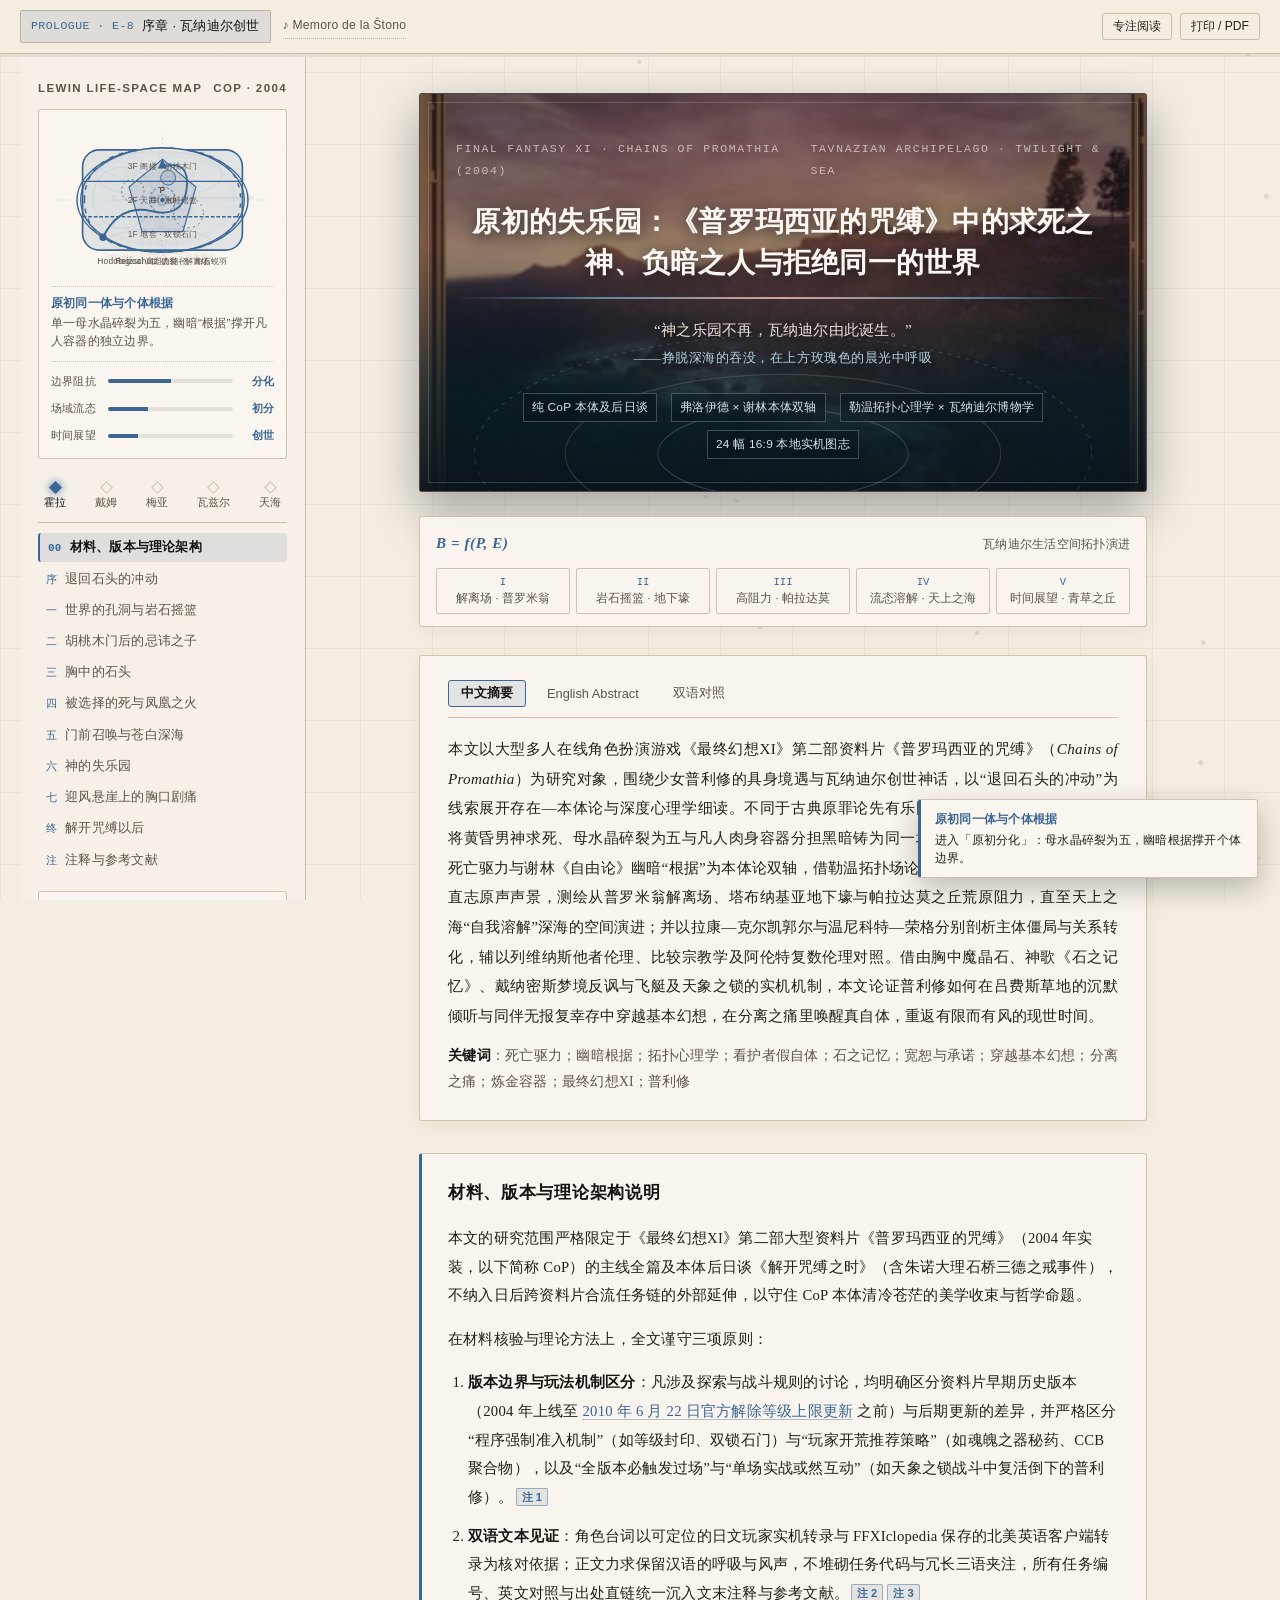
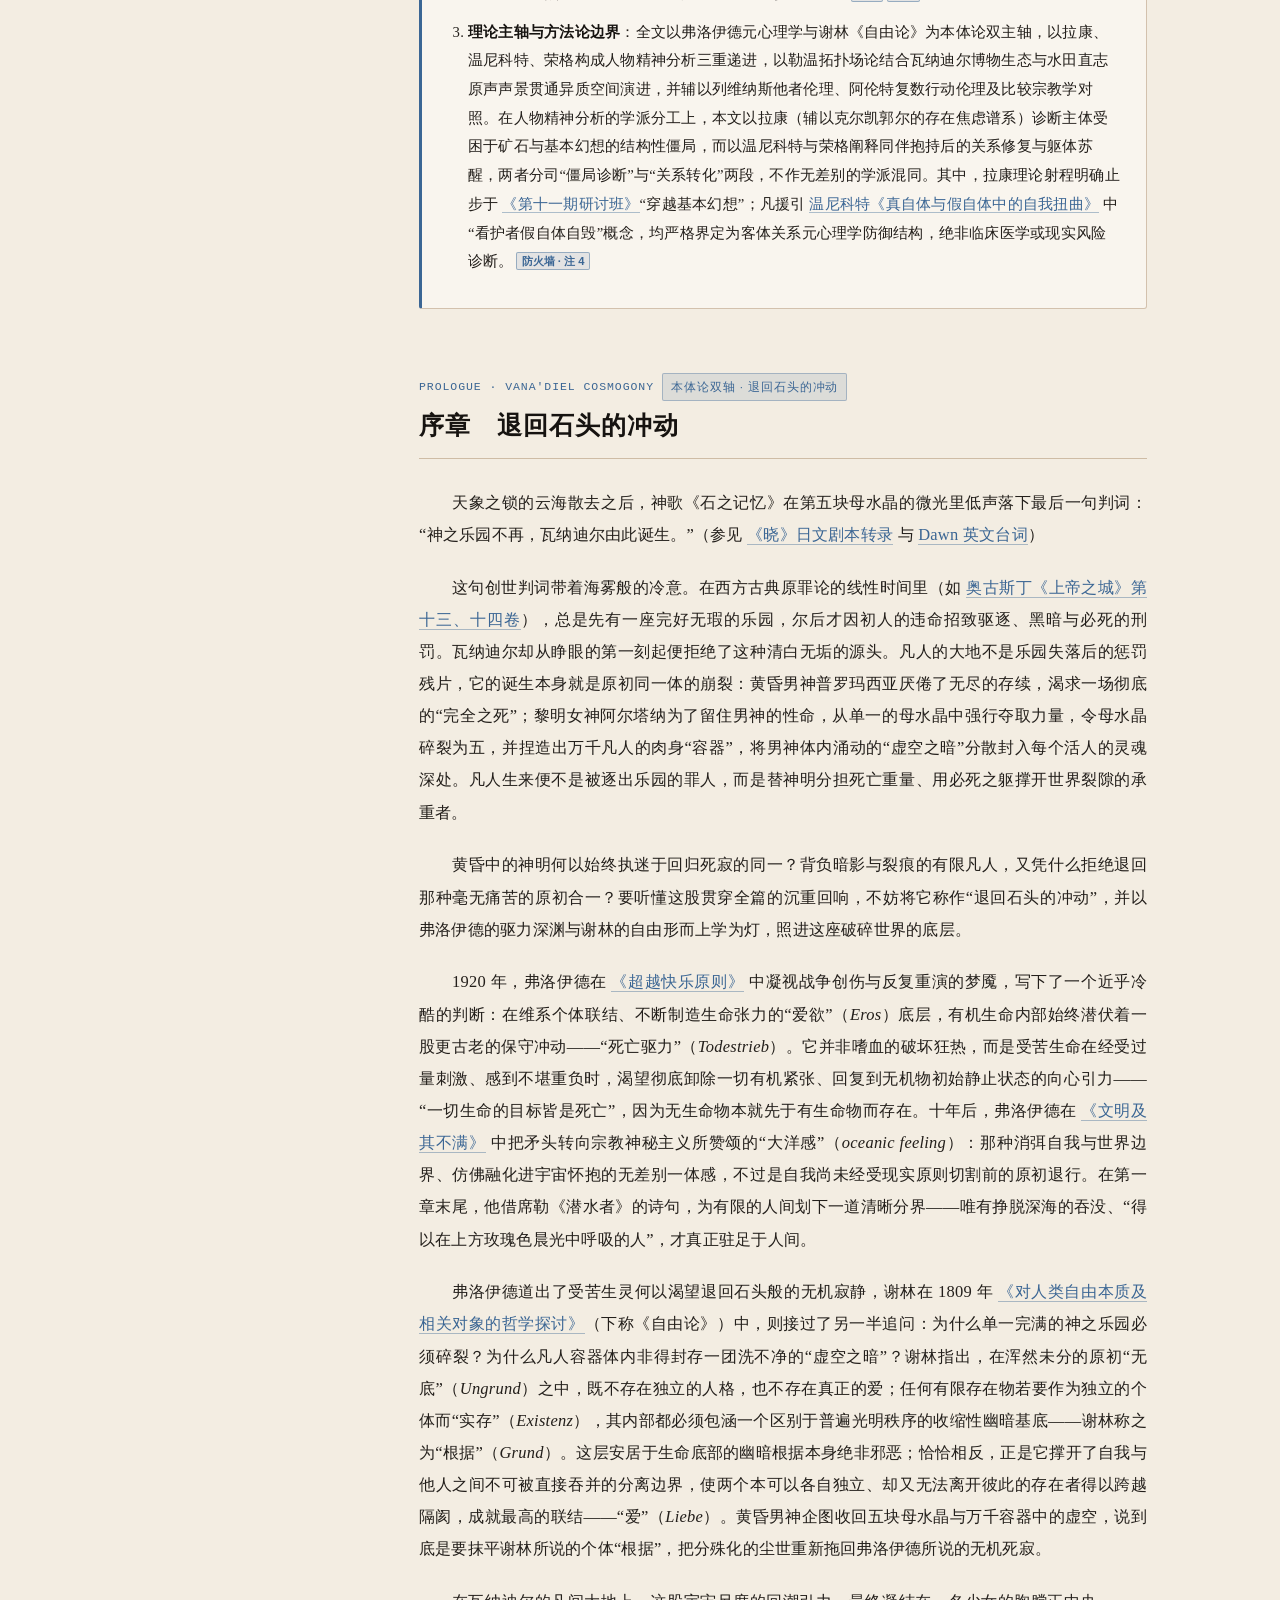
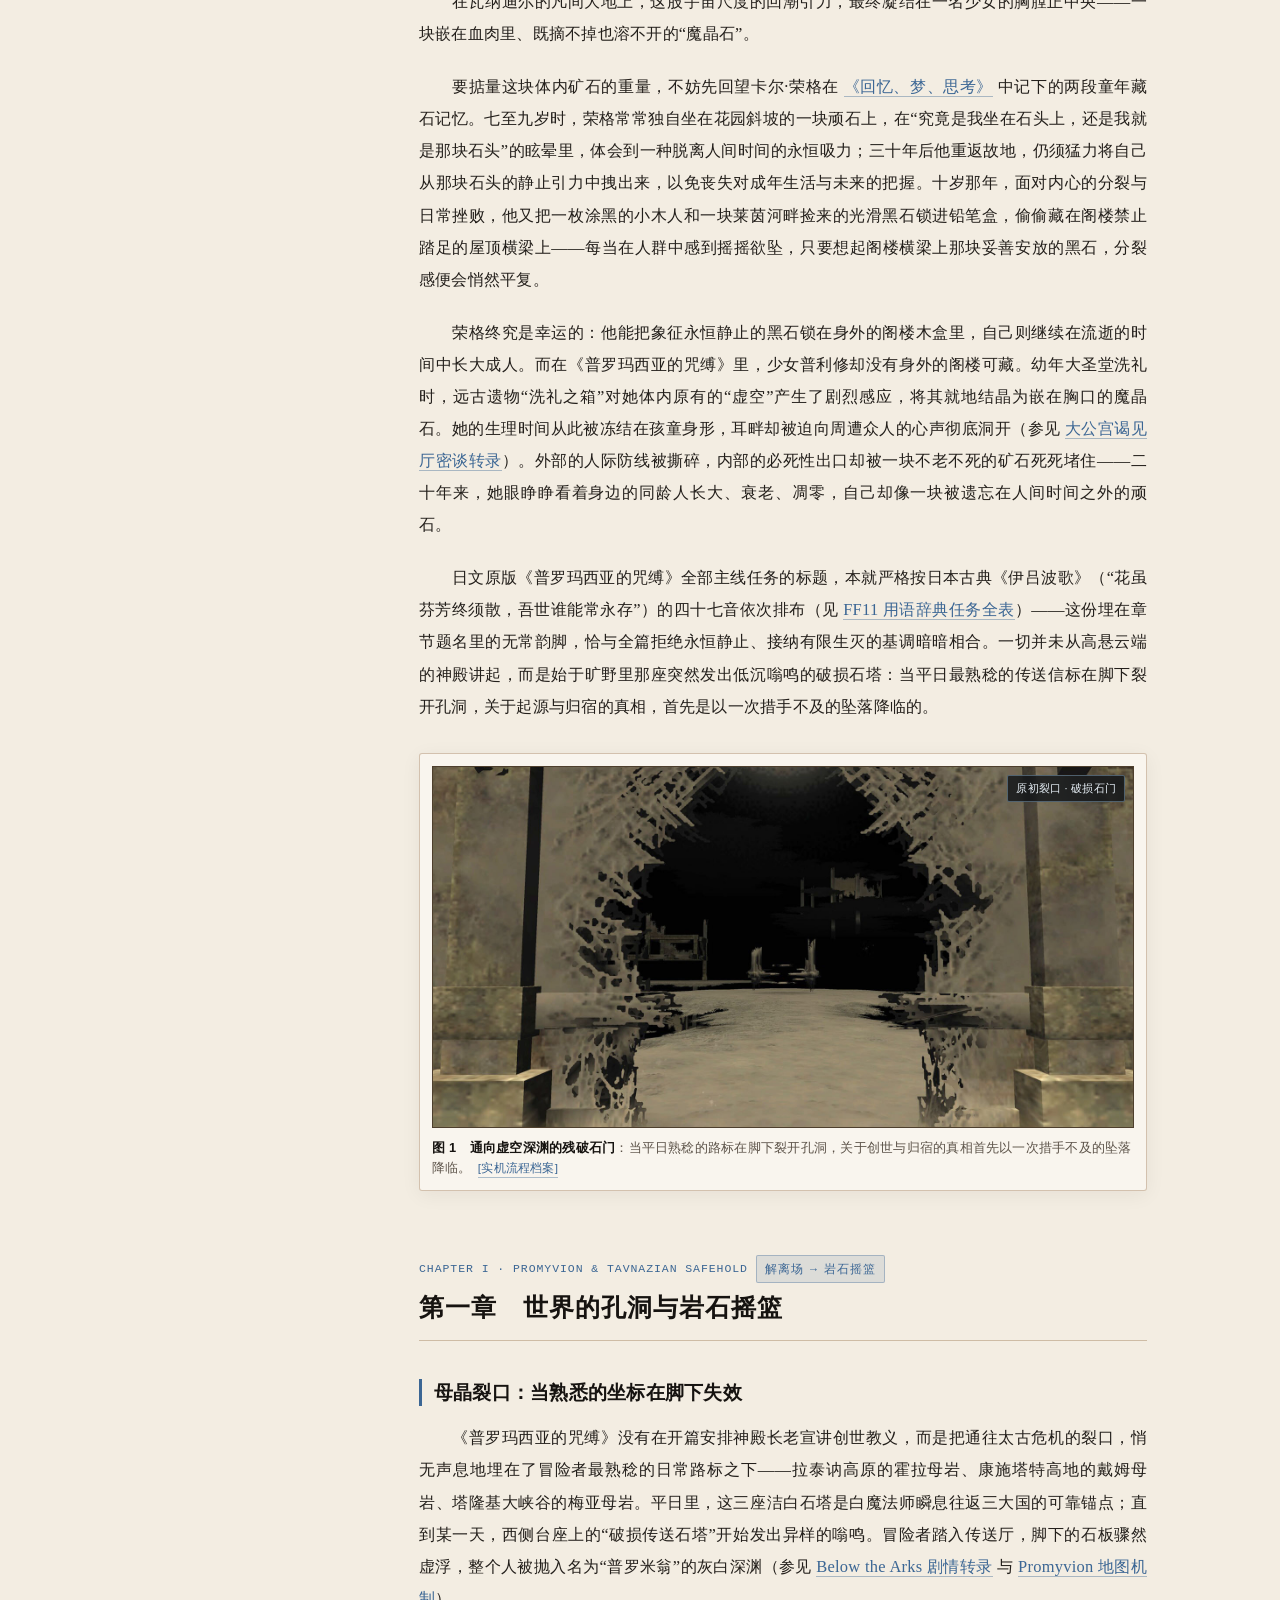
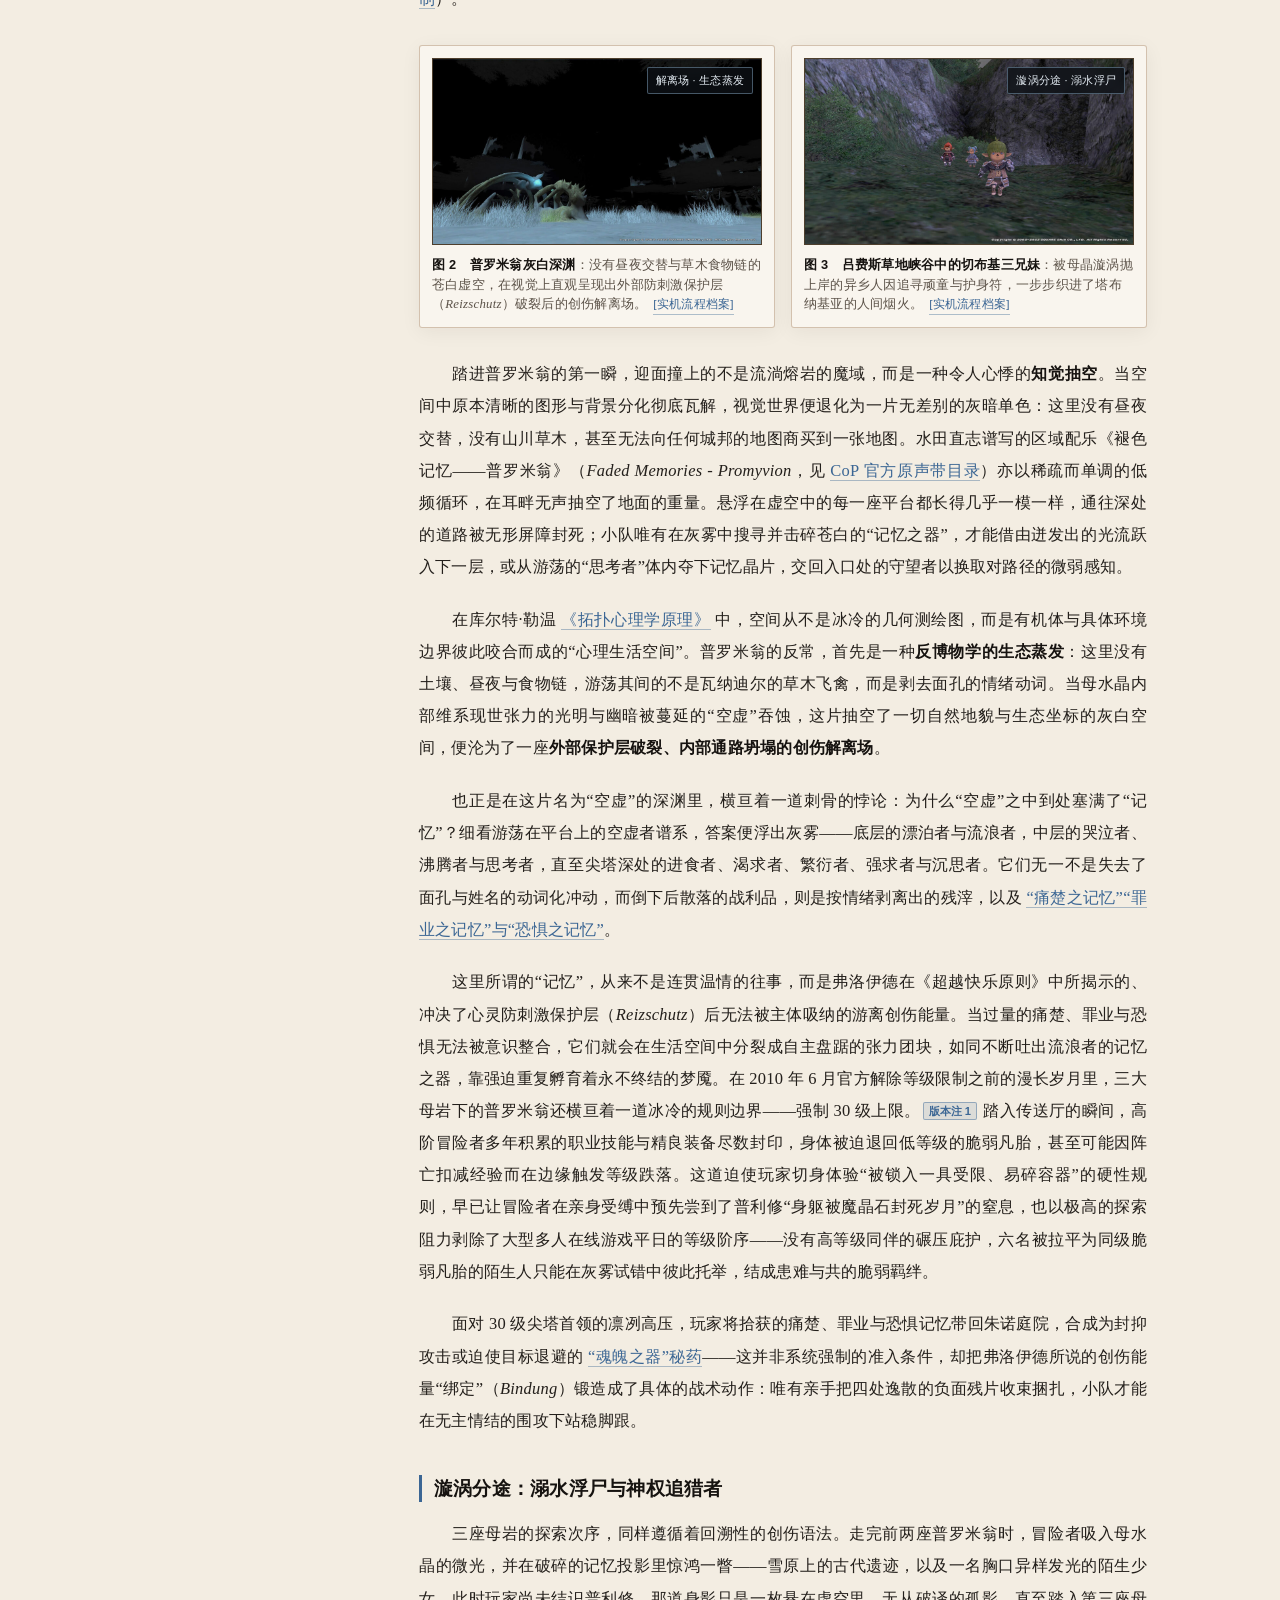
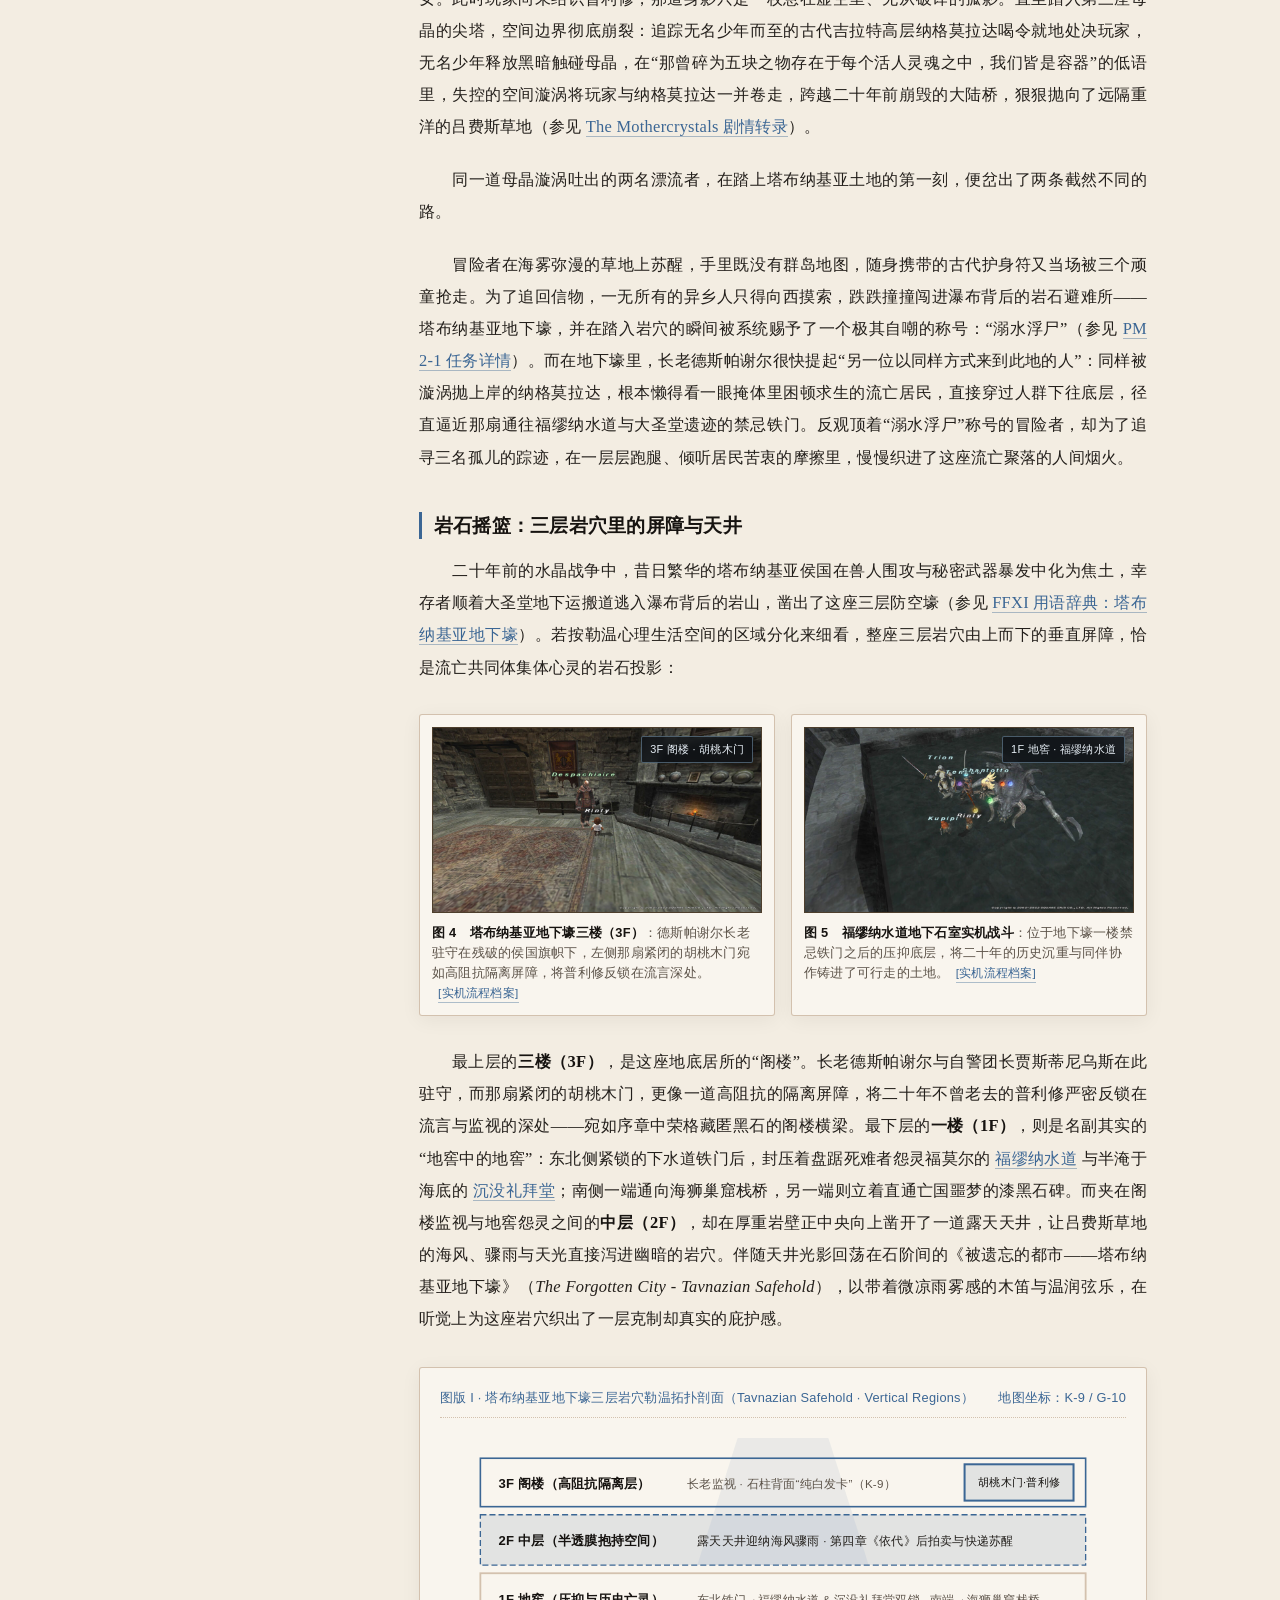
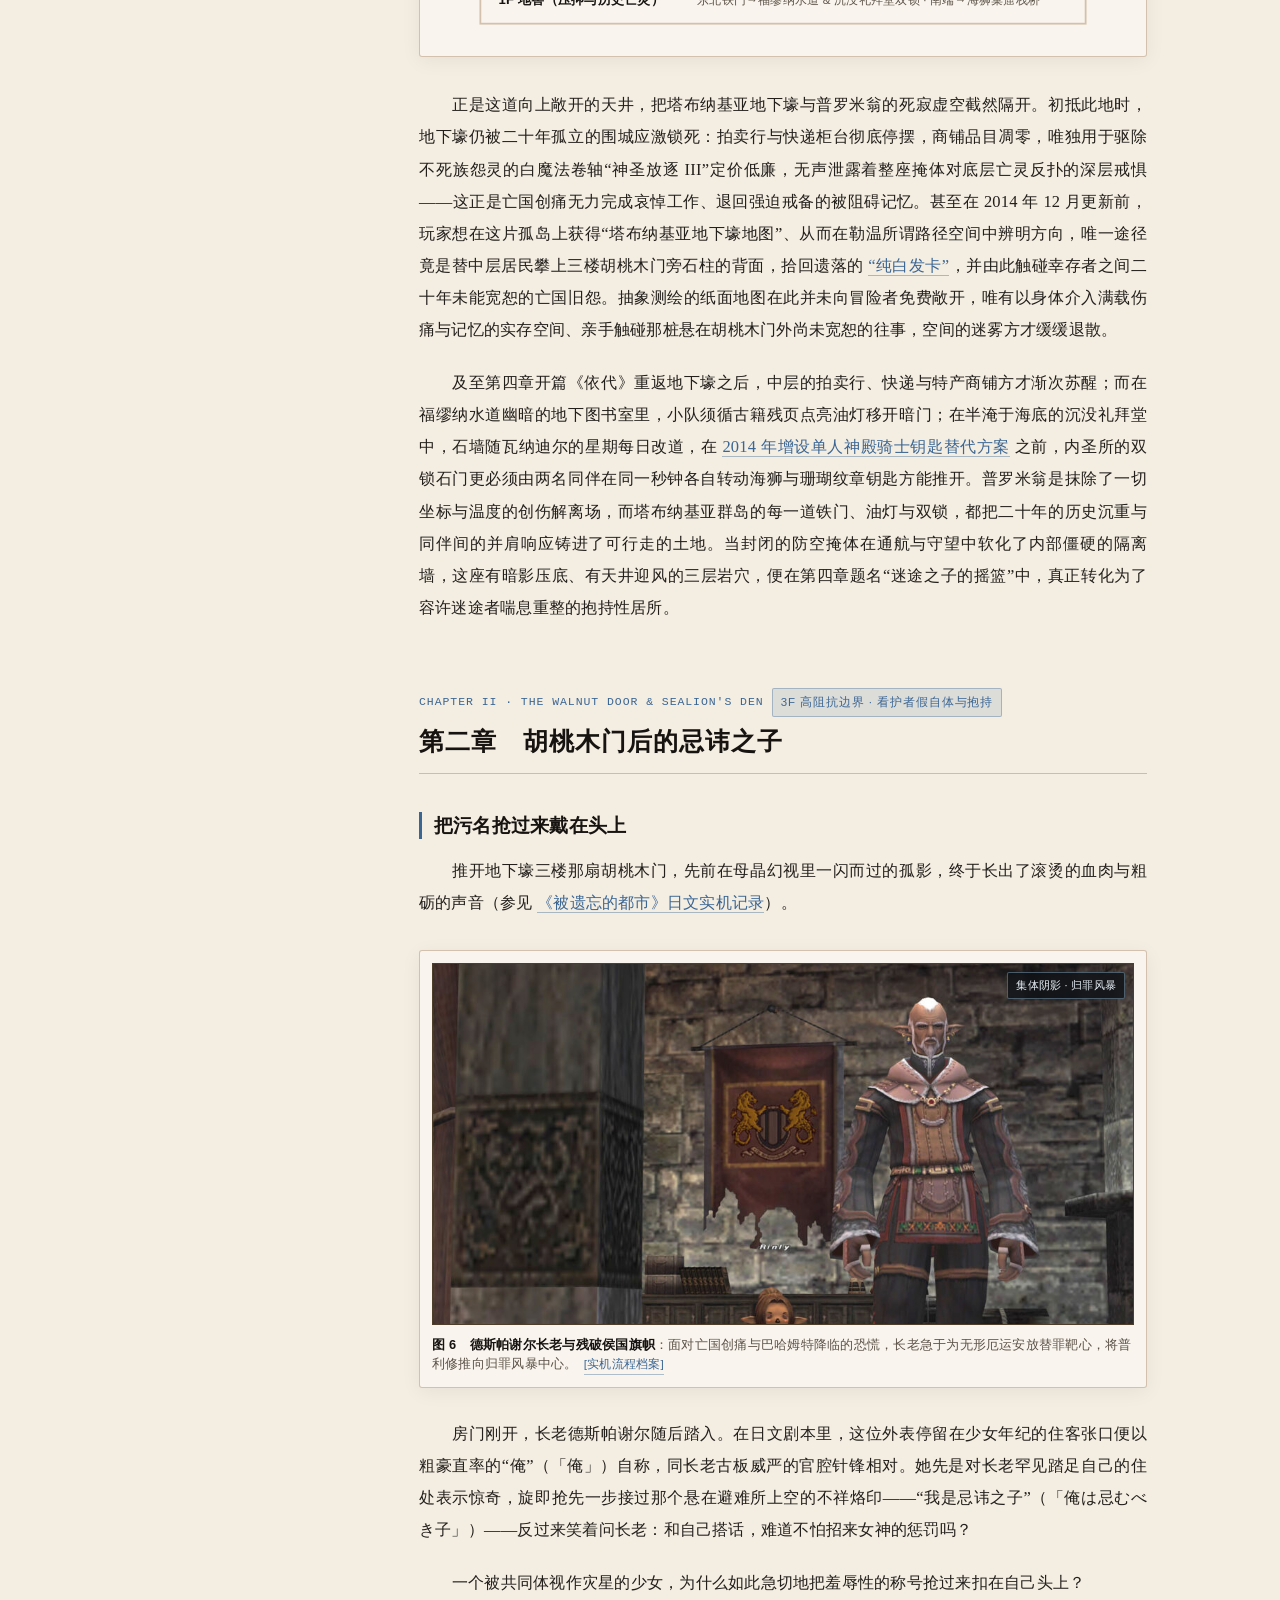
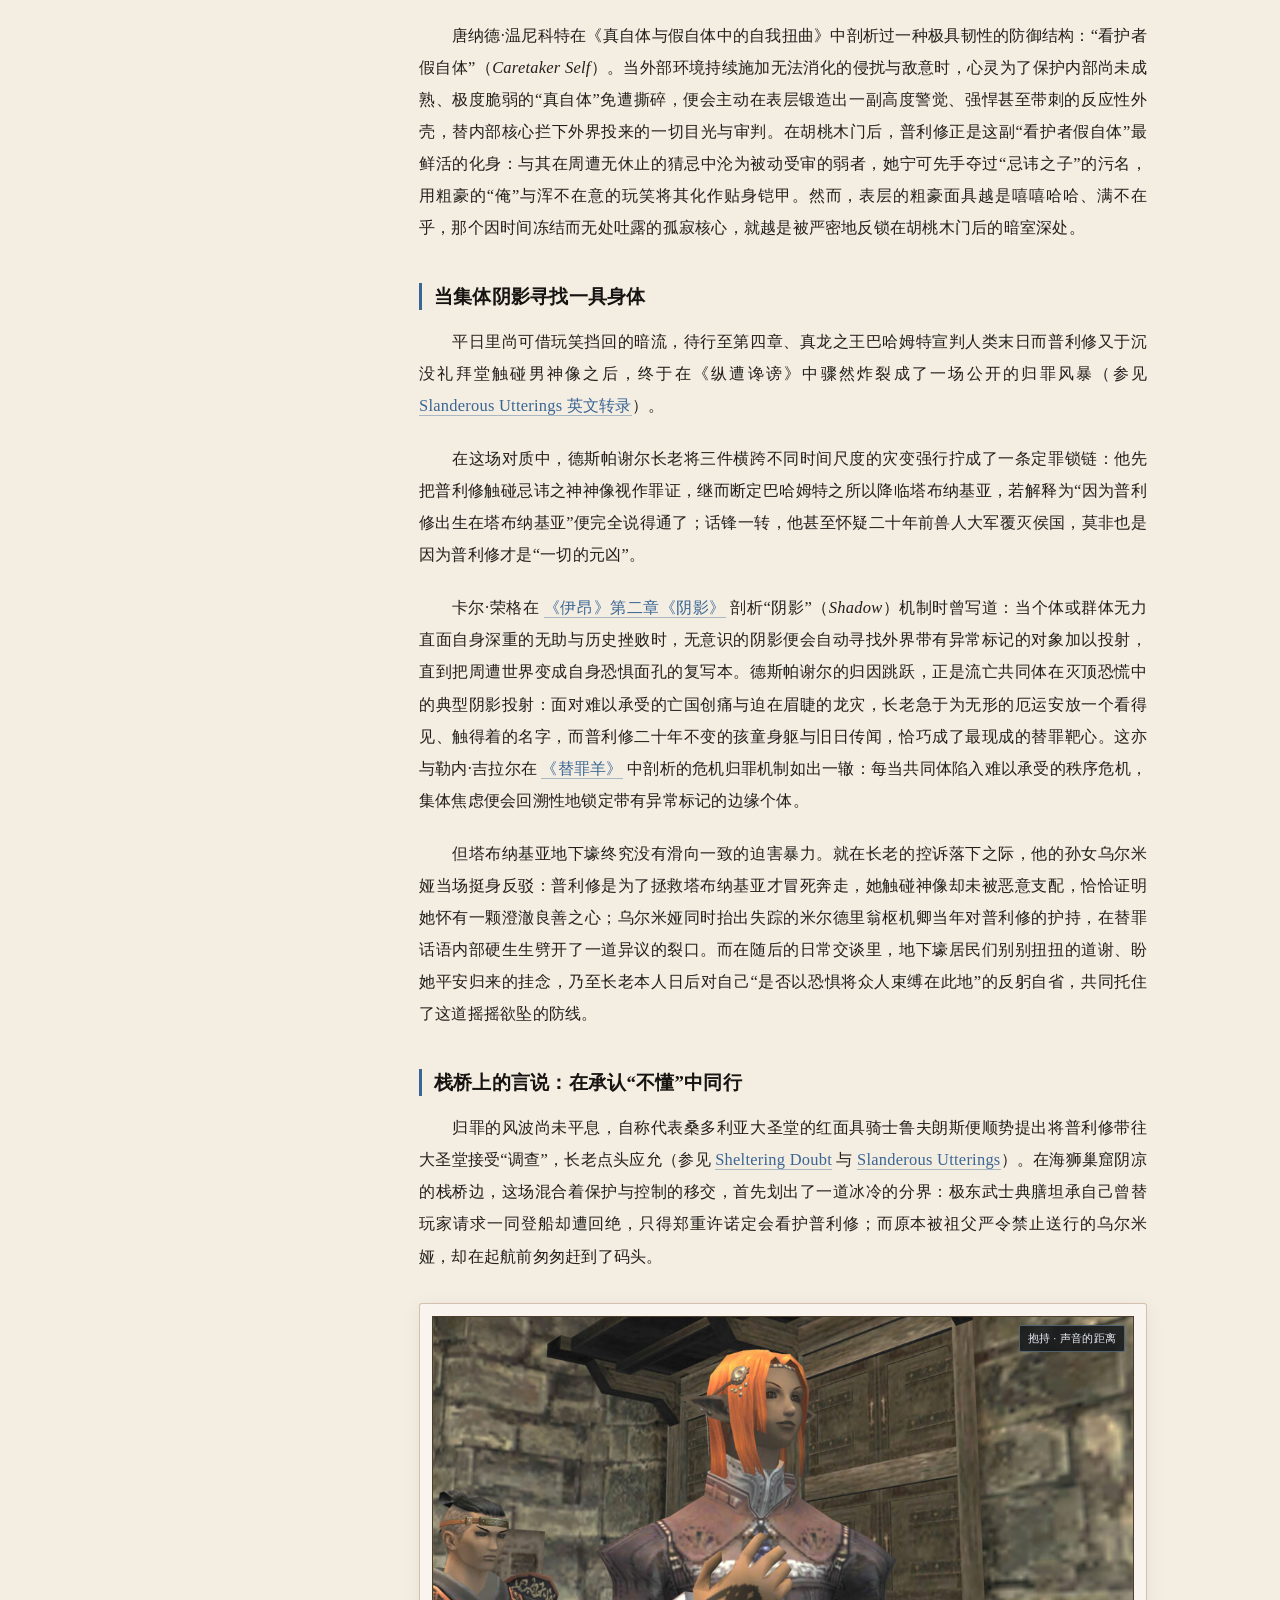
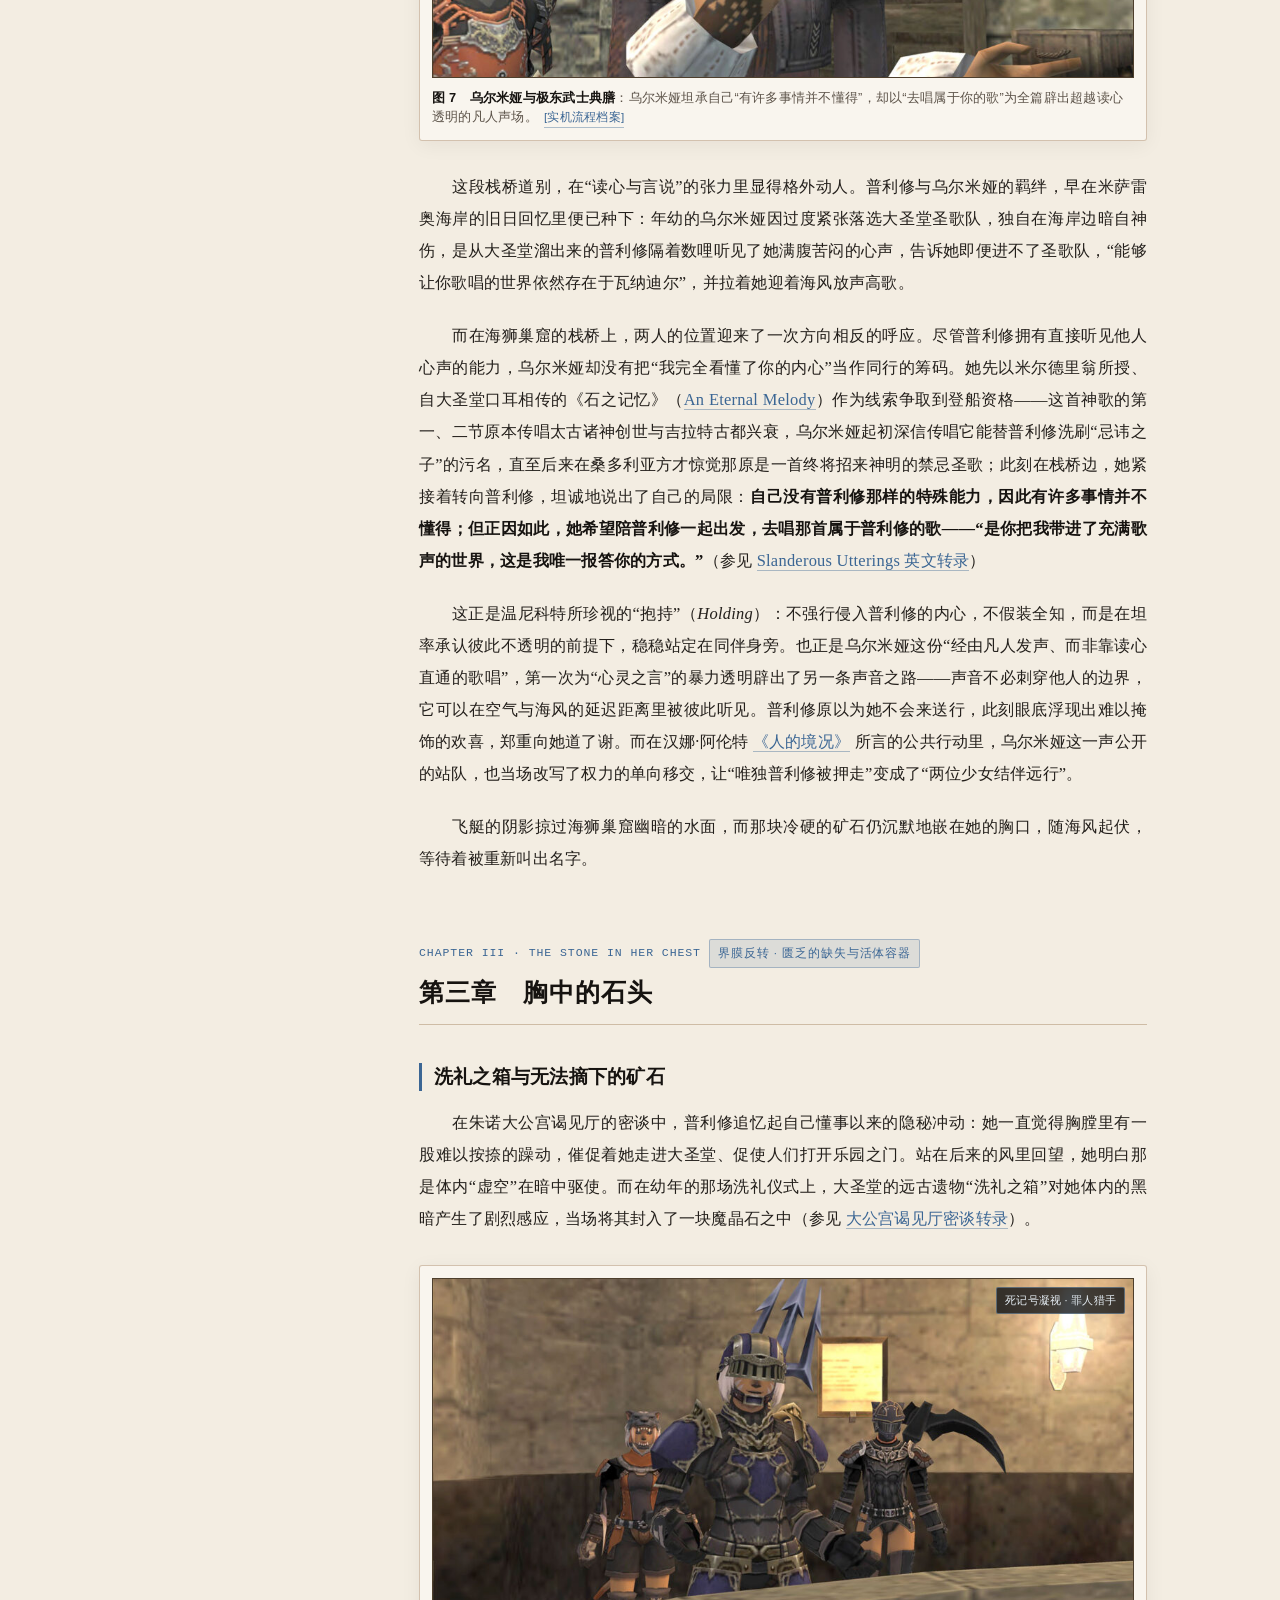
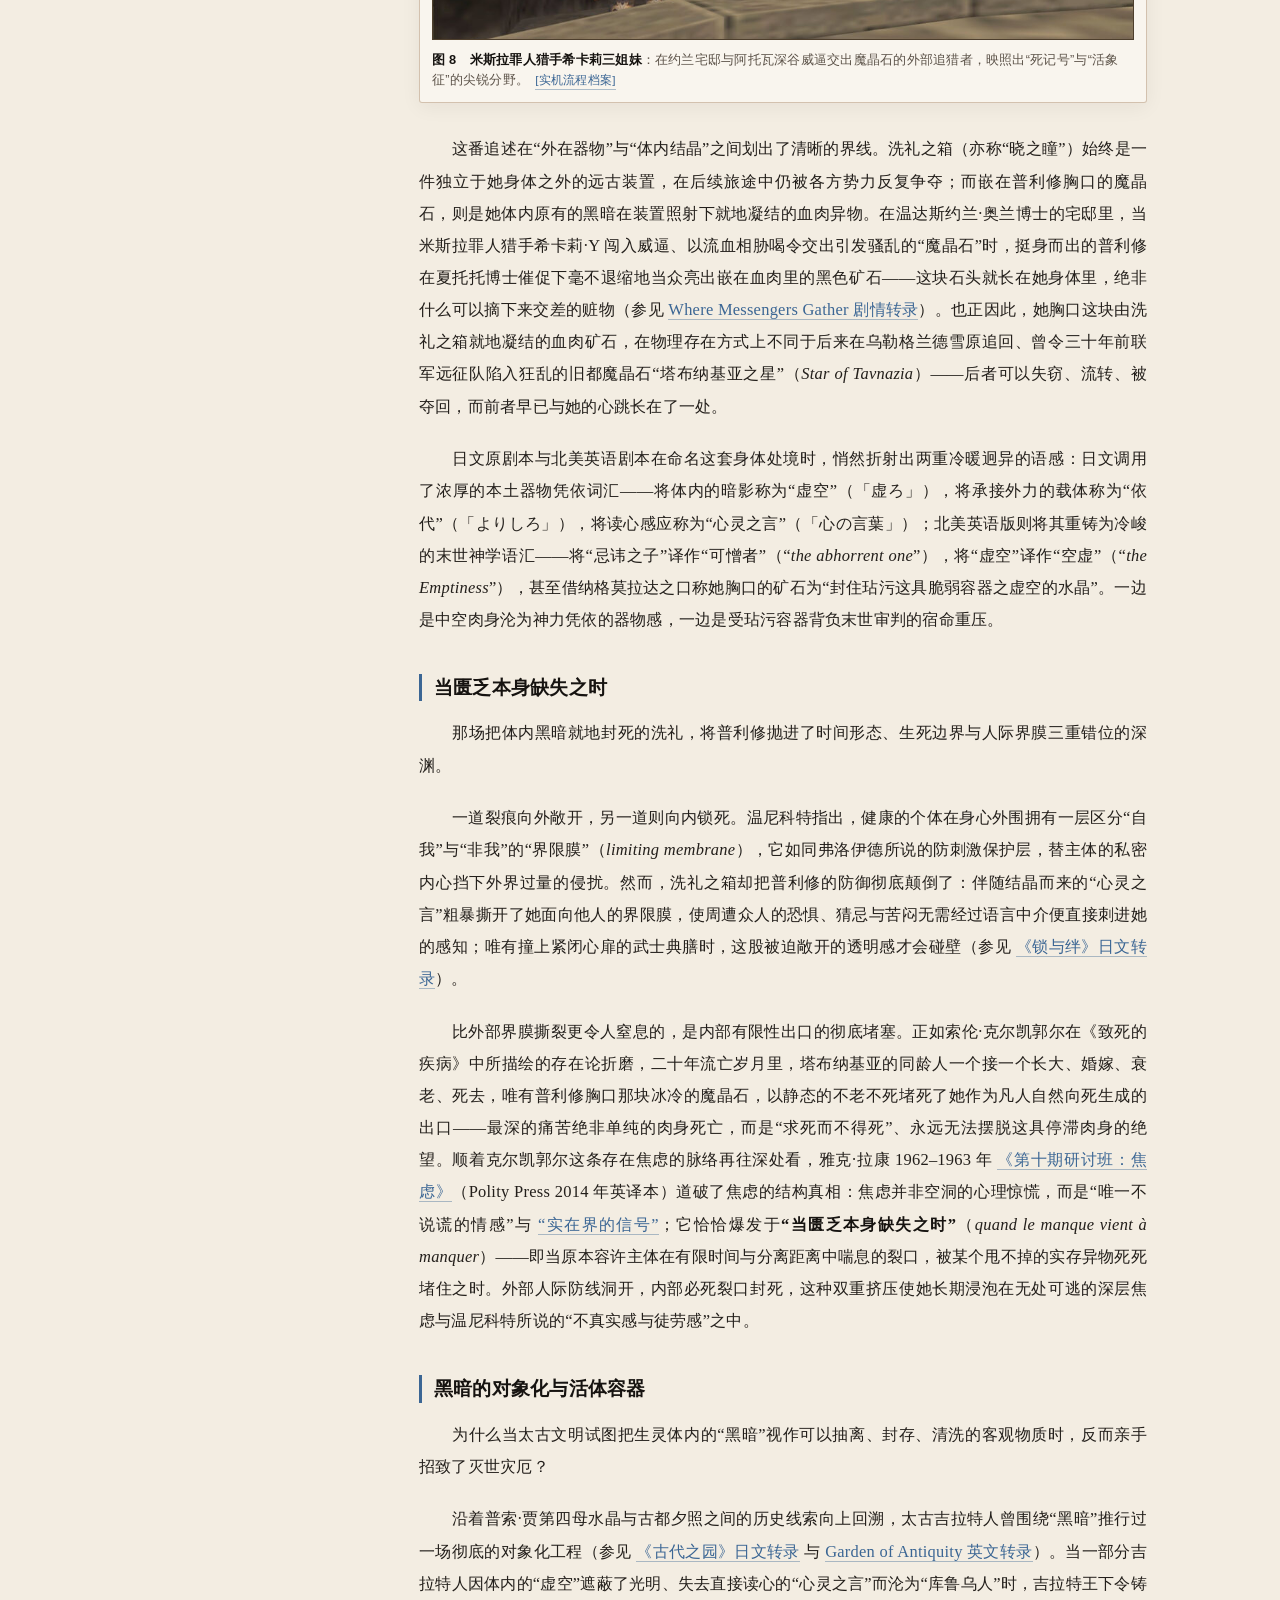
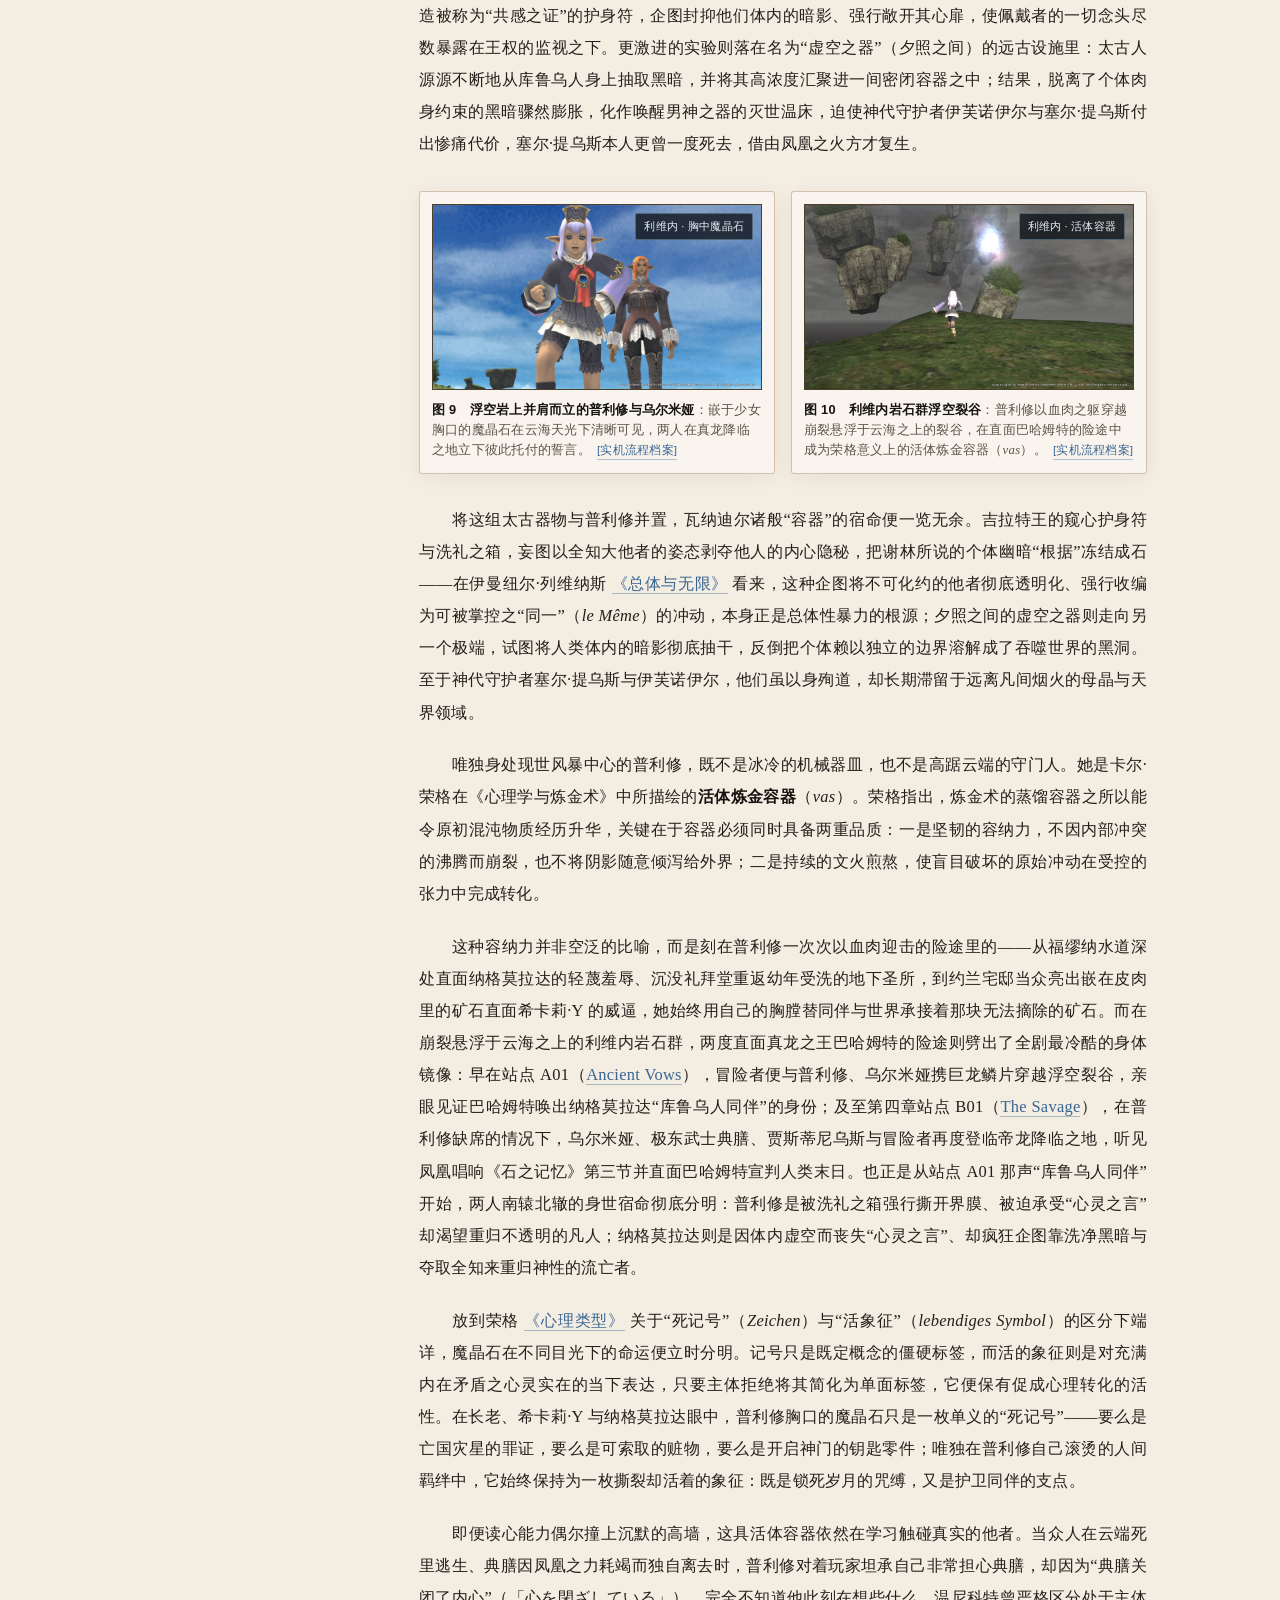
==== commit 8dd49f85: "Improve mobile responsiveness and add bilingual README" ====
--- a/index.html
+++ b/index.html
@@ -2,7 +2,7 @@
 <html lang="zh-CN">
 <head>
   <meta charset="UTF-8">
-  <meta name="viewport" content="width=device-width, initial-scale=1.0">
+  <meta name="viewport" content="width=device-width, initial-scale=1.0, viewport-fit=cover">
   <title>原初的失乐园：《普罗玛西亚的咒缚》中的求死之神、负暗之人与拒绝同一的世界</title>
   <link rel="stylesheet" href="styles.css">
 </head>
@@ -34,12 +34,15 @@
     <div id="crystal-progress-fill" class="crystal-progress-fill"></div>
   </div>
 
+  <div id="rail-backdrop" class="rail-backdrop" aria-hidden="true"></div>
+
   <div class="layout">
     <!-- 左侧：勒温动态 SVG 拓扑导视 + 五母水晶进度 + 章节目录 -->
     <aside id="topo-rail" class="topo-rail" aria-label="勒温拓扑生活空间导视">
       <div class="topo-rail-header">
         <span class="topo-rail-title">Lewin Life-Space Map</span>
-        <span class="topo-rail-title">CoP · 2004</span>
+        <span class="topo-rail-title rail-year">CoP · 2004</span>
+        <button type="button" id="btn-rail-close" class="rail-close-btn" aria-label="关闭拓扑导视">✕ 关闭</button>
       </div>
 
       <!-- 动态约旦曲线 SVG 导视 -->
--- a/styles.css
+++ b/styles.css
@@ -1582,20 +1582,361 @@
   margin-bottom: 2px;
 }
 
+.rail-backdrop {
+  display: none;
+  position: fixed;
+  inset: 0;
+  z-index: 44;
+  background: rgba(8, 11, 16, 0.56);
+  backdrop-filter: blur(2px);
+  opacity: 0;
+  transition: opacity 0.25s ease;
+}
+
+.rail-backdrop.open {
+  display: block;
+  opacity: 1;
+}
+
+.rail-close-btn {
+  display: none;
+  background: transparent;
+  border: 1px solid var(--border-color);
+  color: var(--text-main);
+  padding: 3px 9px;
+  border-radius: 3px;
+  font-size: 0.74rem;
+  font-family: var(--font-sans);
+  cursor: pointer;
+}
+
+/* ==========================================================================
+   移动端与小屏深度响应式适配（平板 <= 960px / 手机 <= 720px）
+   ========================================================================== */
+@media (max-width: 960px) {
+  .rail-close-btn {
+    display: inline-flex;
+    align-items: center;
+  }
+  .rail-year {
+    display: none;
+  }
+  .topo-rail {
+    width: min(84vw, 310px);
+    height: calc(100dvh - 54px);
+    -webkit-overflow-scrolling: touch;
+    padding-bottom: calc(28px + env(safe-area-inset-bottom));
+  }
+}
+
 @media (max-width: 720px) {
+  .topbar {
+    padding: 0 12px;
+    gap: 8px;
+  }
+  .topbar-left {
+    gap: 8px;
+    flex: 1 1 auto;
+    min-width: 0;
+  }
+  .topbar-right {
+    gap: 6px;
+    flex-shrink: 0;
+  }
+  .rail-toggle-btn {
+    padding: 6px 10px;
+    font-size: 0.78rem;
+    flex-shrink: 0;
+  }
+  .zone-badge {
+    min-width: 0;
+    max-width: 100%;
+    overflow: hidden;
+    padding: 4px 8px;
+    gap: 6px;
+  }
+  .zone-badge span:last-child {
+    overflow: hidden;
+    text-overflow: ellipsis;
+    white-space: nowrap;
+  }
+  .zone-coord {
+    display: none;
+  }
+  #btn-print {
+    display: none;
+  }
+  .tool-btn {
+    padding: 6px 10px;
+    font-size: 0.75rem;
+    white-space: nowrap;
+  }
+
+  .content-wrap {
+    padding: 18px 16px calc(76px + env(safe-area-inset-bottom));
+  }
+
+  .hero-banner {
+    min-height: 300px;
+    margin-bottom: 18px;
+  }
+  .hero-banner::before {
+    inset: 6px;
+  }
+  .hero-inner {
+    padding: 28px 16px 22px;
+  }
+  .hero-eyebrow {
+    flex-wrap: wrap;
+    justify-content: center;
+    text-align: center;
+    gap: 4px 10px;
+    font-size: 0.64rem;
+    letter-spacing: 0.1em;
+    margin-bottom: 12px;
+  }
+  .hero-title {
+    font-size: clamp(1.26rem, 5.2vw, 1.56rem);
+    line-height: 1.4;
+    margin-bottom: 10px;
+  }
+  .hero-epigraph {
+    font-size: 0.88rem;
+    line-height: 1.65;
+    margin-bottom: 16px;
+  }
+  .hero-epigraph span {
+    font-size: 0.78rem;
+  }
+  .hero-meta-strip {
+    gap: 6px;
+    font-size: 0.68rem;
+  }
+  .hero-meta-strip span {
+    padding: 2px 7px;
+  }
+
+  /* 勒温五重罗盘：2 列 + 末项横跨整行，避免孤立残格 */
+  .lewin-compass {
+    padding: 12px;
+    margin-bottom: 20px;
+  }
+  .compass-formula {
+    flex-wrap: wrap;
+    gap: 4px 10px;
+    font-size: 0.72rem;
+  }
   .compass-nodes {
     grid-template-columns: repeat(2, minmax(0, 1fr));
-  }
-  .hero-banner {
-    min-height: 340px;
-  }
-  .hero-inner {
-    padding: 32px 20px 24px;
+    gap: 6px;
+  }
+  .compass-node {
+    padding: 9px 6px;
+    font-size: 0.74rem;
+  }
+  .compass-node:last-child {
+    grid-column: 1 / -1;
+  }
+
+  /* 摘要、方法论与正文排版 */
+  .abstract-card,
+  .method-card {
+    padding: 18px 16px;
+    margin-bottom: 24px;
+  }
+  .abstract-tabs {
+    flex-wrap: wrap;
+    gap: 6px;
+  }
+  .abstract-tab {
+    padding: 6px 11px;
+    font-size: 0.78rem;
+  }
+  .abstract-panel p {
+    font-size: 0.92rem;
+    line-height: 1.82;
+    text-align: left;
+  }
+  .method-card ol {
+    padding-left: 18px;
+  }
+
+  .chapter-section {
+    margin-top: 44px;
+    scroll-margin-top: 68px;
+  }
+  .chapter-header {
+    margin-bottom: 20px;
+    padding-bottom: 10px;
+  }
+  .chapter-title {
+    font-size: 1.3rem;
+    line-height: 1.38;
+  }
+  .chapter-subhead {
+    font-size: 1.06rem;
+    margin: 28px 0 12px;
+    padding-left: 10px;
+  }
+  .prose p {
+    font-size: 0.98rem;
+    line-height: 1.88;
+    text-align: left;
+    overflow-wrap: break-word;
+    word-break: break-word;
+  }
+  .prose blockquote {
+    padding: 14px 15px;
+    margin: 18px 0;
+    font-size: 0.94rem;
+    line-height: 1.78;
+  }
+
+  /* 配图与学术矢量图版（横向可滑动保持文字清晰） */
+  .figure-card {
+    padding: 9px;
+    margin: 22px 0;
+  }
+  .figure-frame img {
+    max-height: 260px;
+  }
+  .figure-topo-tag {
+    font-size: 0.64rem;
+    padding: 2px 6px;
+  }
+  .figure-caption {
+    font-size: 0.78rem;
+    line-height: 1.55;
+  }
+  .svg-plate {
+    padding: 14px 12px 12px;
+    margin: 24px 0;
+    overflow-x: auto;
+    -webkit-overflow-scrolling: touch;
+  }
+  .svg-plate-head {
+    flex-direction: column;
+    gap: 2px;
+    font-size: 0.74rem;
+  }
+  .svg-plate-head::after {
+    content: "← 左右滑动查看完整图版 →";
+    font-size: 0.68rem;
+    color: var(--text-muted);
+    margin-top: 2px;
+  }
+  .svg-plate svg {
+    min-width: 560px;
+  }
+
+  /* 原位注释触控热区放大 */
+  .fn-trigger {
+    padding: 2px 7px;
+    font-size: 0.72rem;
+    margin: 0 3px;
+  }
+  .fn-inline-card {
+    padding: 12px 13px;
+    font-size: 0.82rem;
+  }
+  .fn-hover-tooltip {
+    display: none !important;
+  }
+
+  /* 注释与参考文献防长链接溢出 */
+  .backmatter-section {
+    margin-top: 48px;
+    font-size: 0.84rem;
+  }
+  .notes-list,
+  .ref-list {
+    padding-left: 18px;
+  }
+  .notes-list li,
+  .ref-list li {
+    overflow-wrap: anywhere;
+    word-break: break-word;
+  }
+
+  /* 边界穿越提示条底部居中收紧 */
+  .boundary-toast {
+    left: 12px;
+    right: 12px;
+    bottom: calc(12px + env(safe-area-inset-bottom));
+    max-width: none;
+    padding: 8px 12px;
+    font-size: 0.74rem;
+  }
+
+  /* 移动端全屏灯箱优化（单行横向筛选 + 悬浮翻页按钮） */
+  .lightbox {
+    padding: calc(12px + env(safe-area-inset-top)) 12px calc(16px + env(safe-area-inset-bottom));
+  }
+  .lb-topbar {
+    flex-wrap: nowrap;
+    gap: 8px;
+    padding-bottom: 10px;
+  }
+  .lb-filters {
+    flex-wrap: nowrap;
+    overflow-x: auto;
+    -webkit-overflow-scrolling: touch;
+    scrollbar-width: none;
+    flex: 1 1 auto;
+    min-width: 0;
+  }
+  .lb-filters::-webkit-scrollbar {
+    display: none;
+  }
+  .lb-filter-btn {
+    flex-shrink: 0;
+    padding: 5px 10px;
+    font-size: 0.74rem;
+  }
+  .lb-close-btn {
+    flex-shrink: 0;
+    padding: 5px 10px;
+    font-size: 0.76rem;
+  }
+  .lb-stage {
+    padding: 10px 4px;
+  }
+  .lb-stage img {
+    max-height: 54dvh;
+  }
+  .lb-nav-btn {
+    width: 36px;
+    height: 44px;
+    background: rgba(10, 12, 16, 0.62);
+    border-color: rgba(255, 255, 255, 0.35);
+    z-index: 2;
+  }
+  .lb-nav-btn.prev { left: 4px; }
+  .lb-nav-btn.next { right: 4px; }
+  .lb-footer {
+    max-height: 22dvh;
+    overflow-y: auto;
+    font-size: 0.78rem;
+    line-height: 1.55;
+    padding: 0 4px;
+  }
+}
+
+@media (hover: none) {
+  .fn-hover-tooltip {
+    display: none !important;
+  }
+}
+
+@media (prefers-reduced-motion: reduce) {
+  .hero-backdrop img {
+    animation: none;
   }
 }
 
 @media print {
-  .lewin-compass, .boundary-toast, .hero-oceanic-rings, .hero-twilight-veil {
+  .lewin-compass, .boundary-toast, .hero-oceanic-rings, .hero-twilight-veil,
+  .rail-backdrop, .rail-close-btn {
     display: none !important;
   }
 }
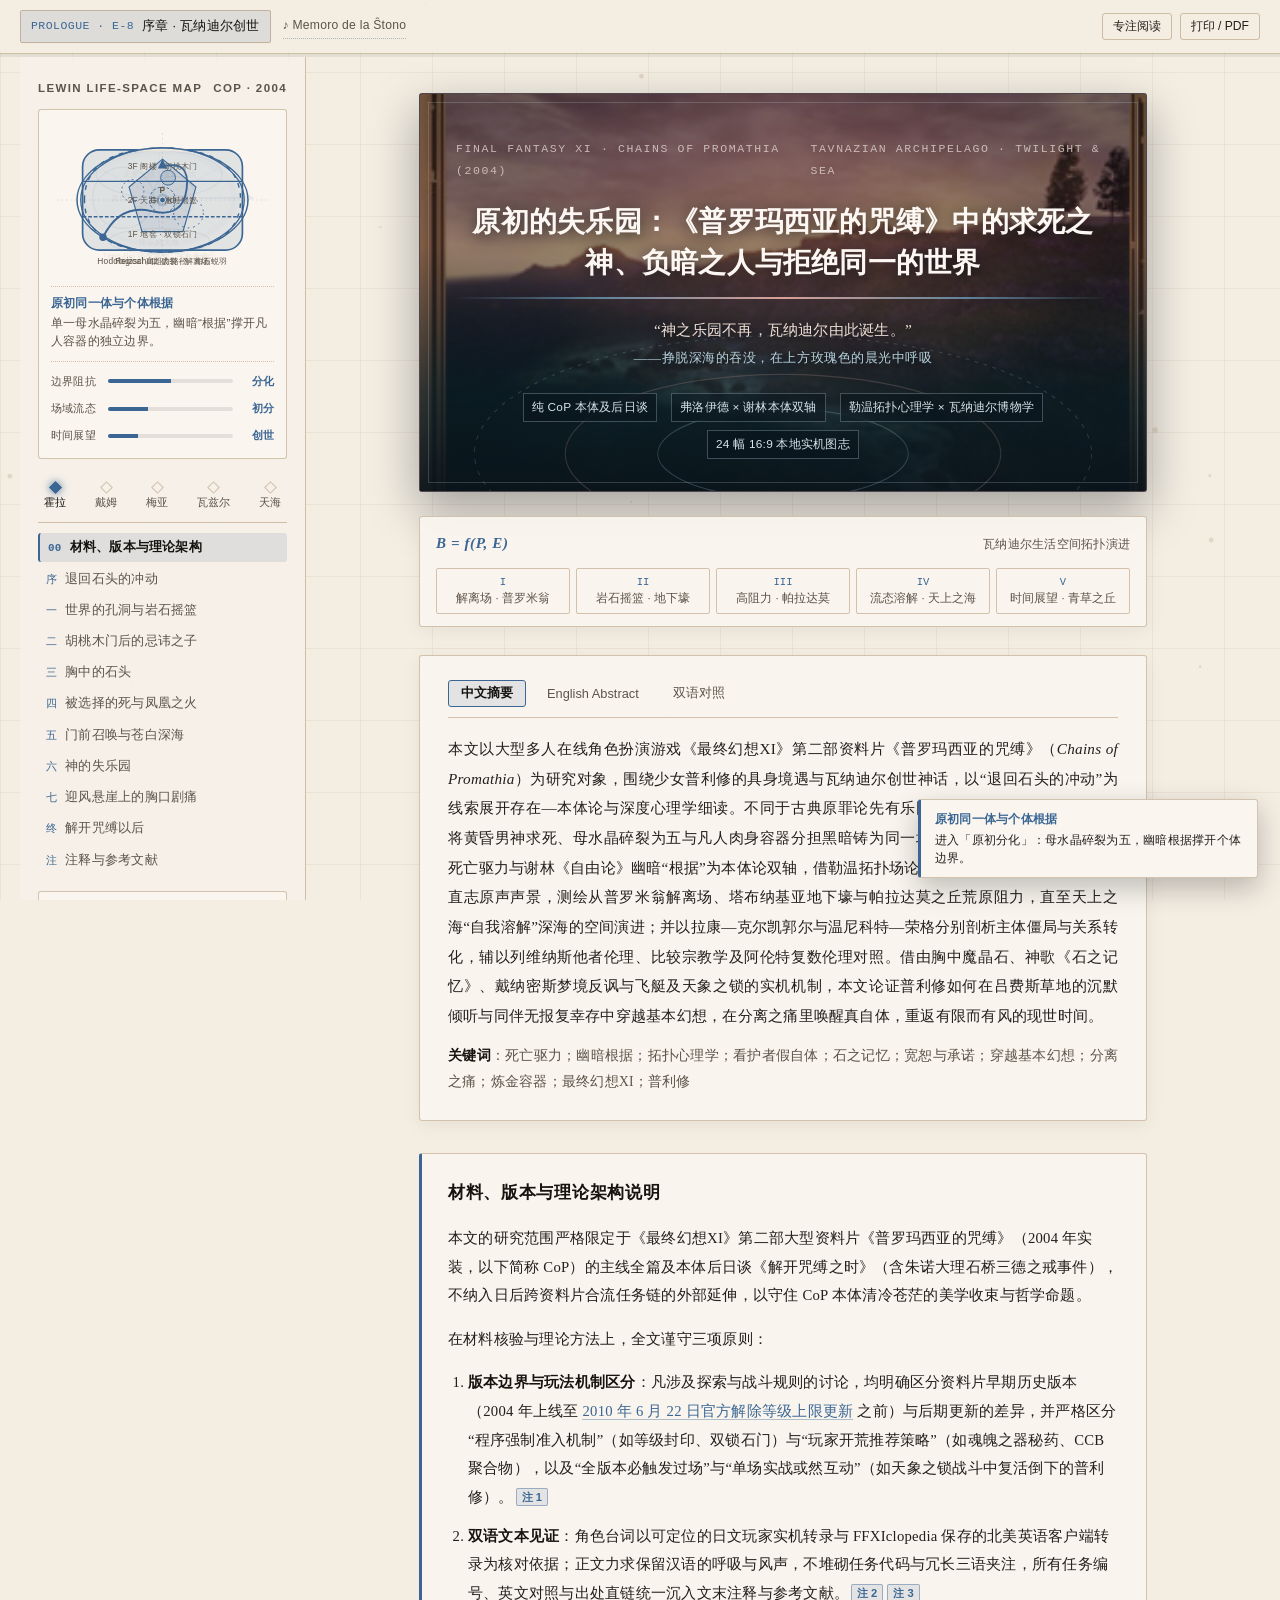
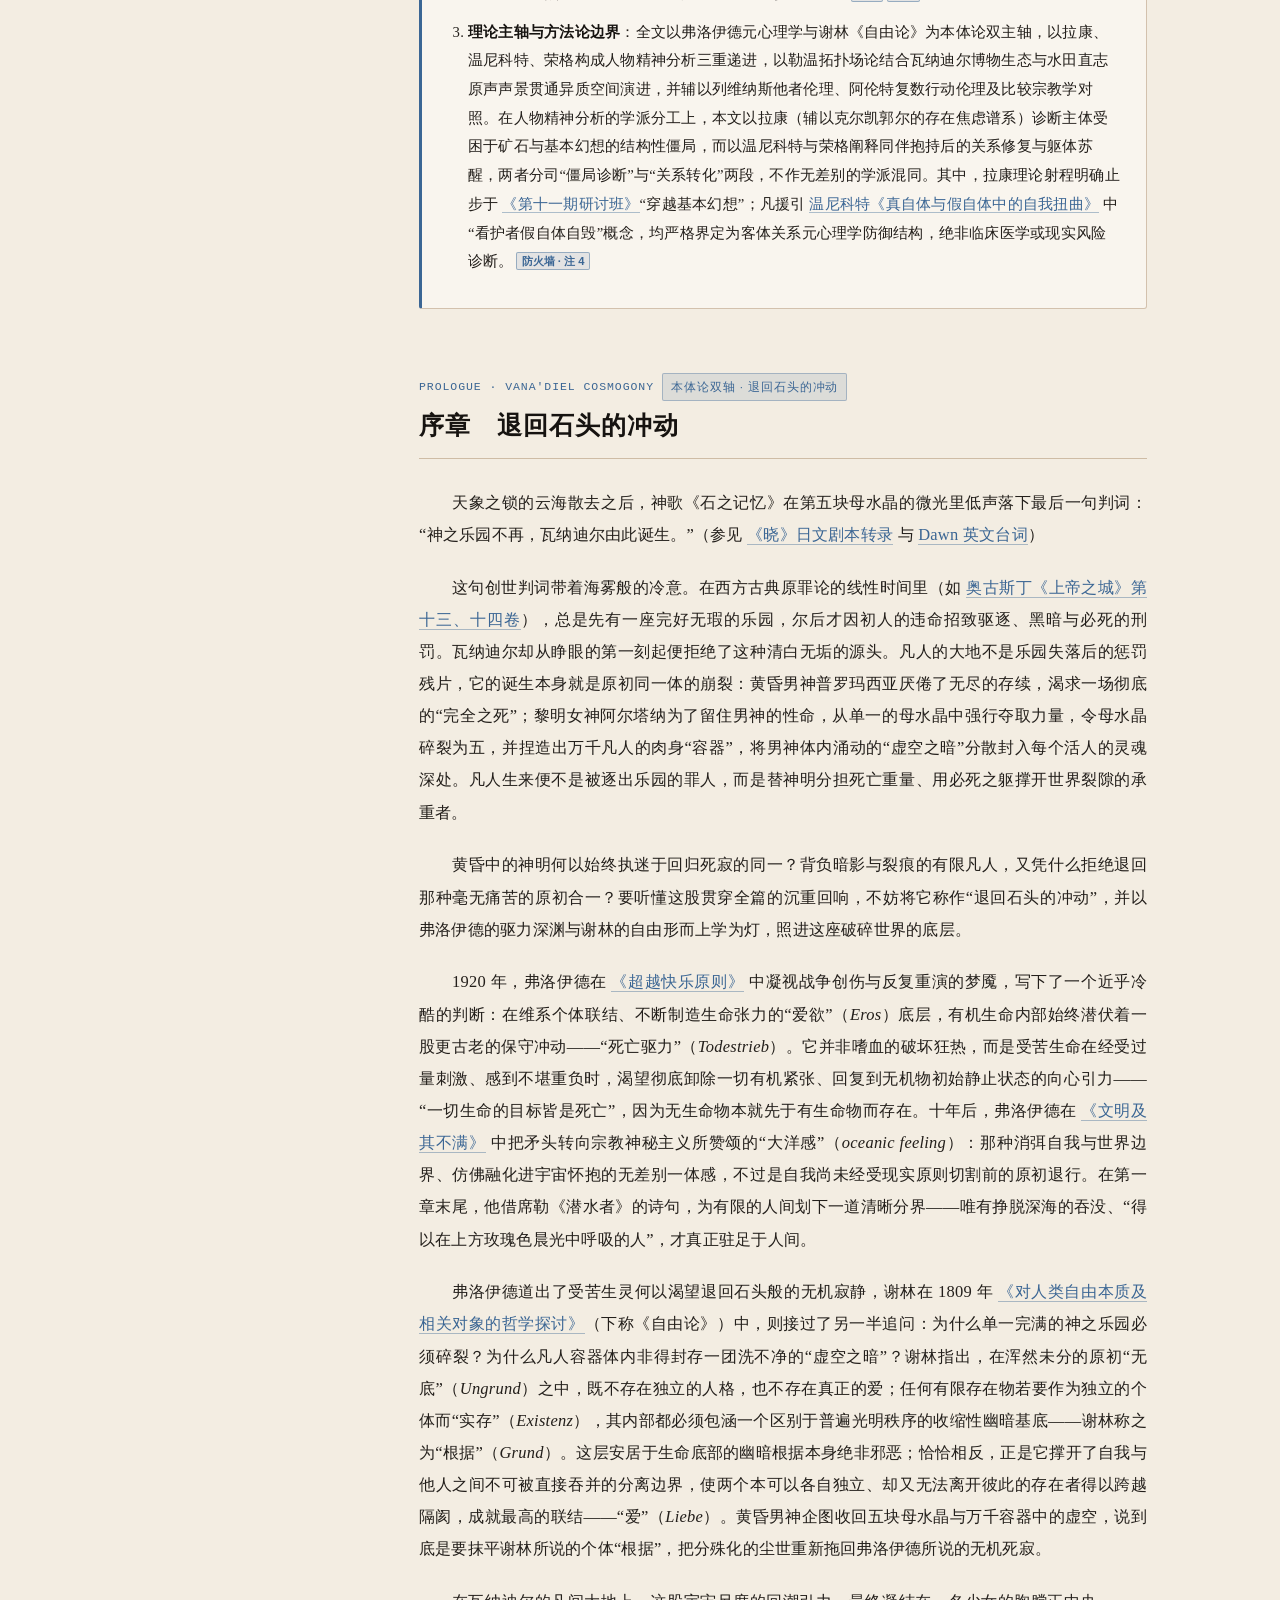
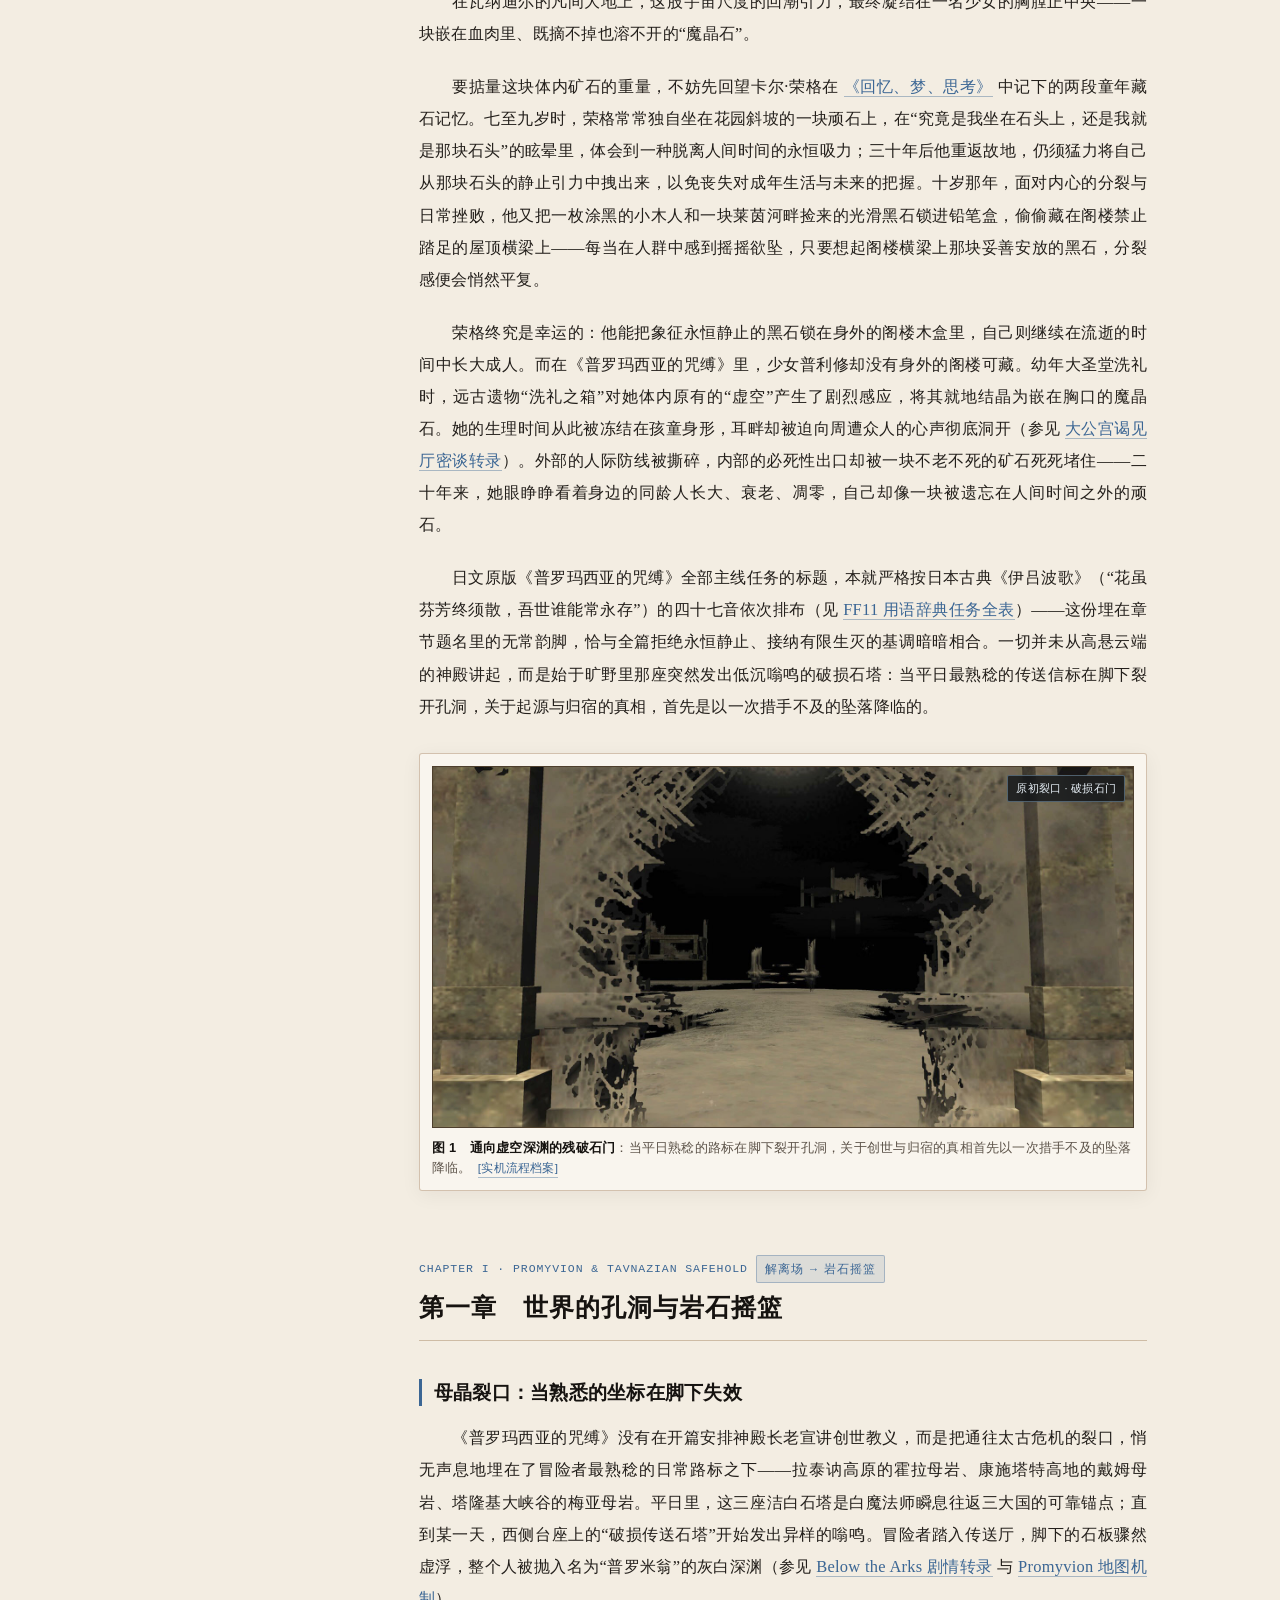
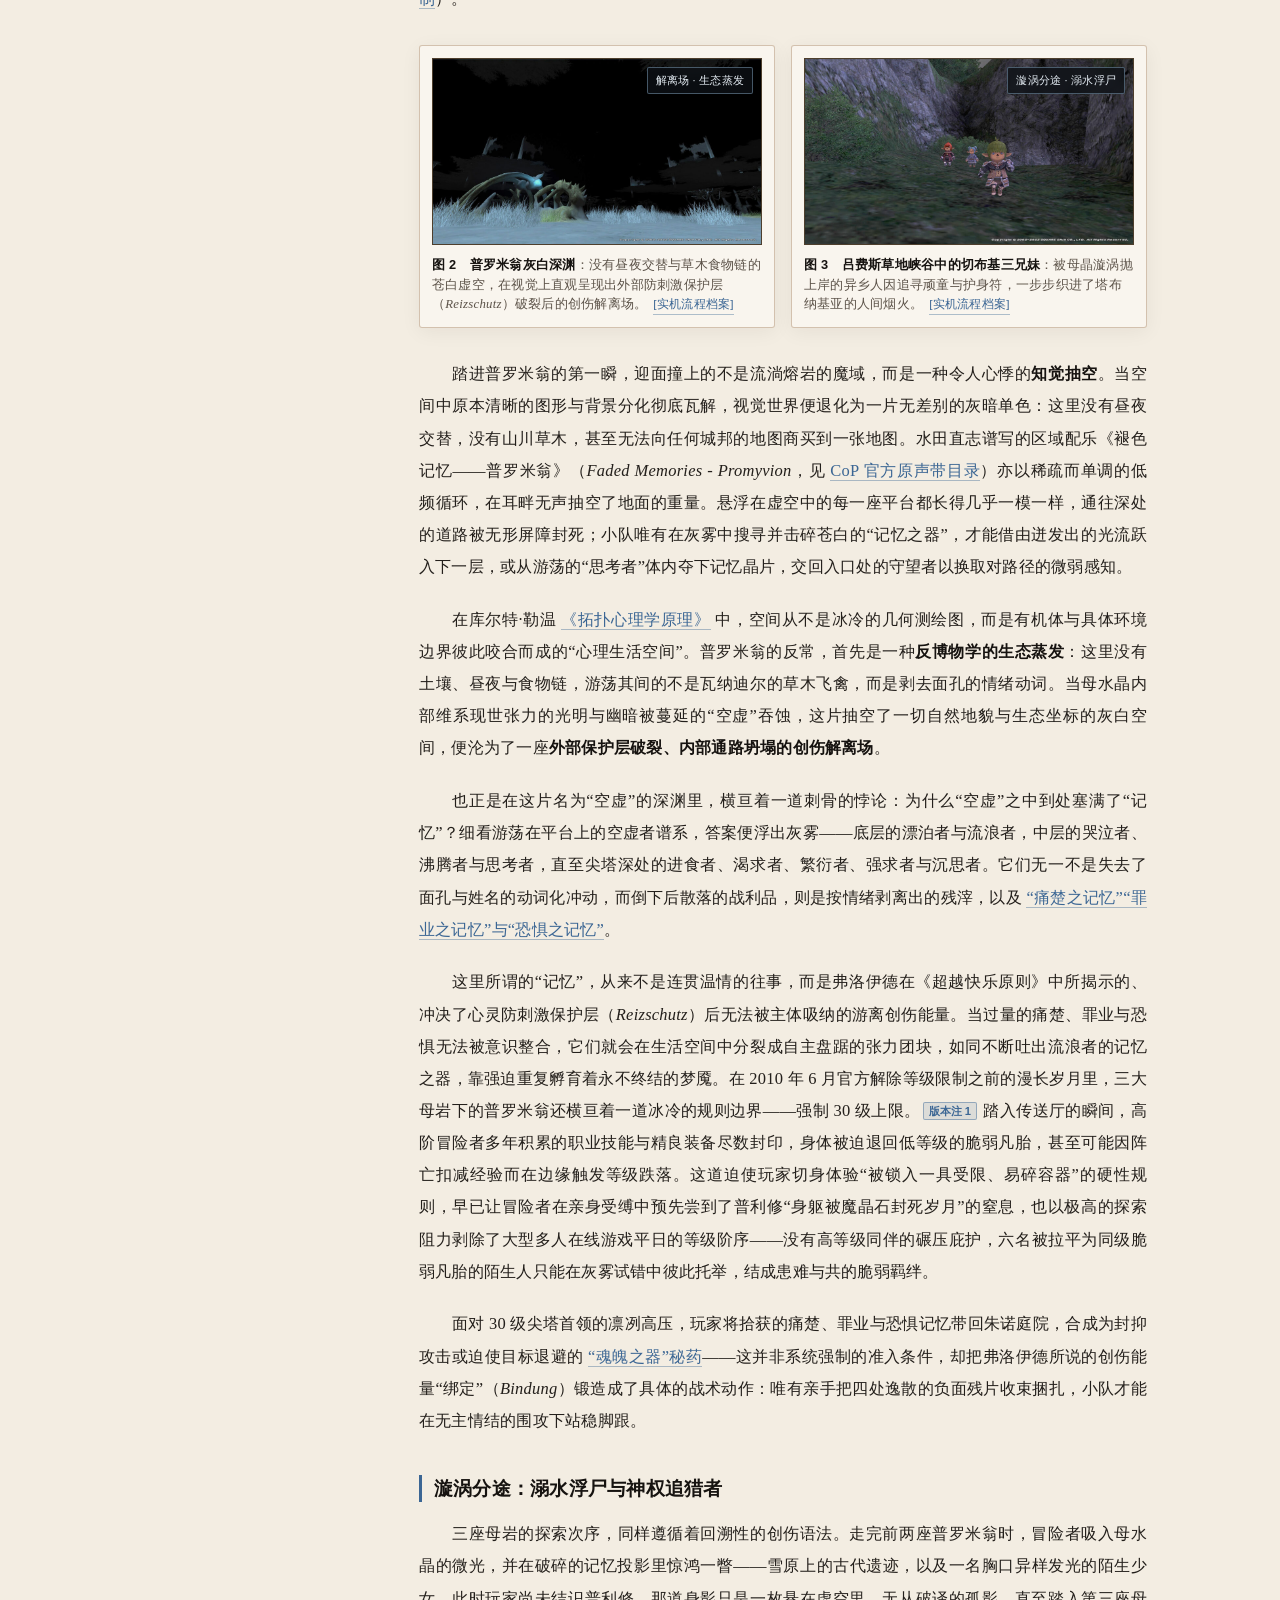
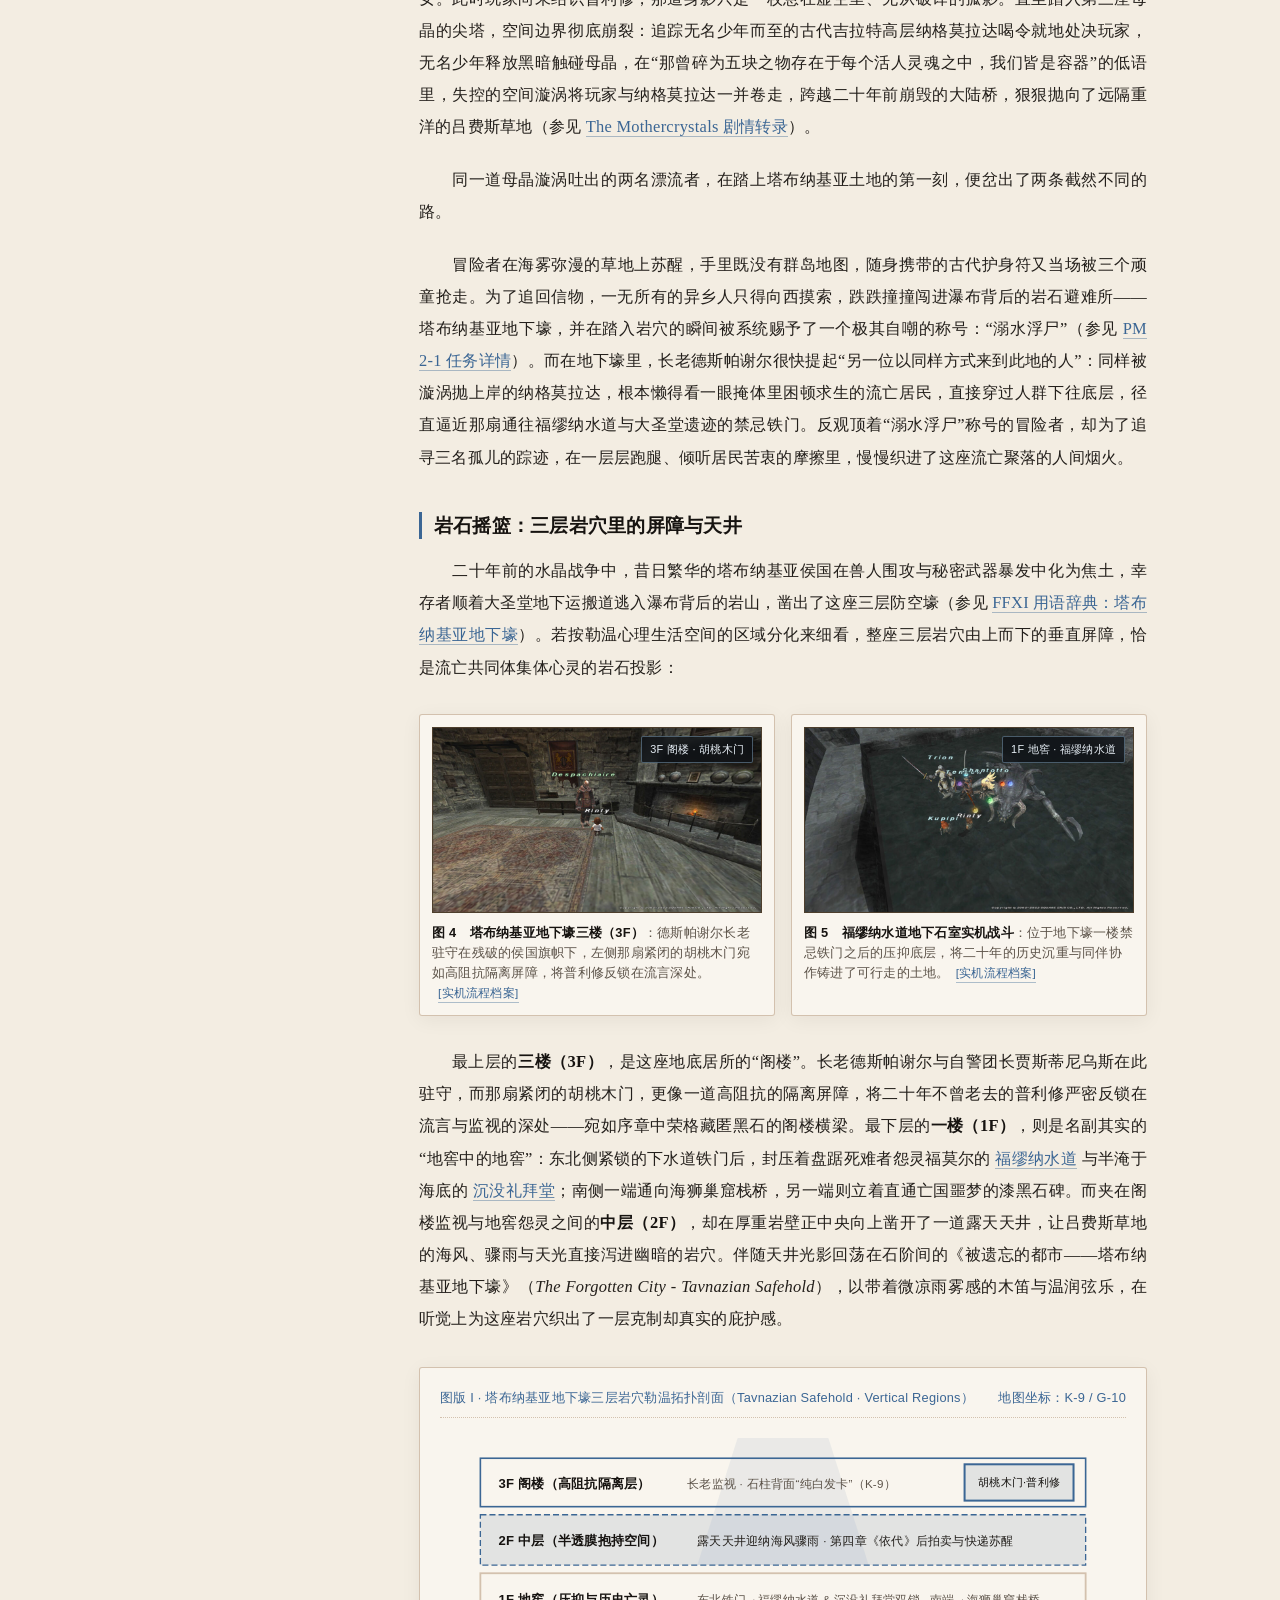
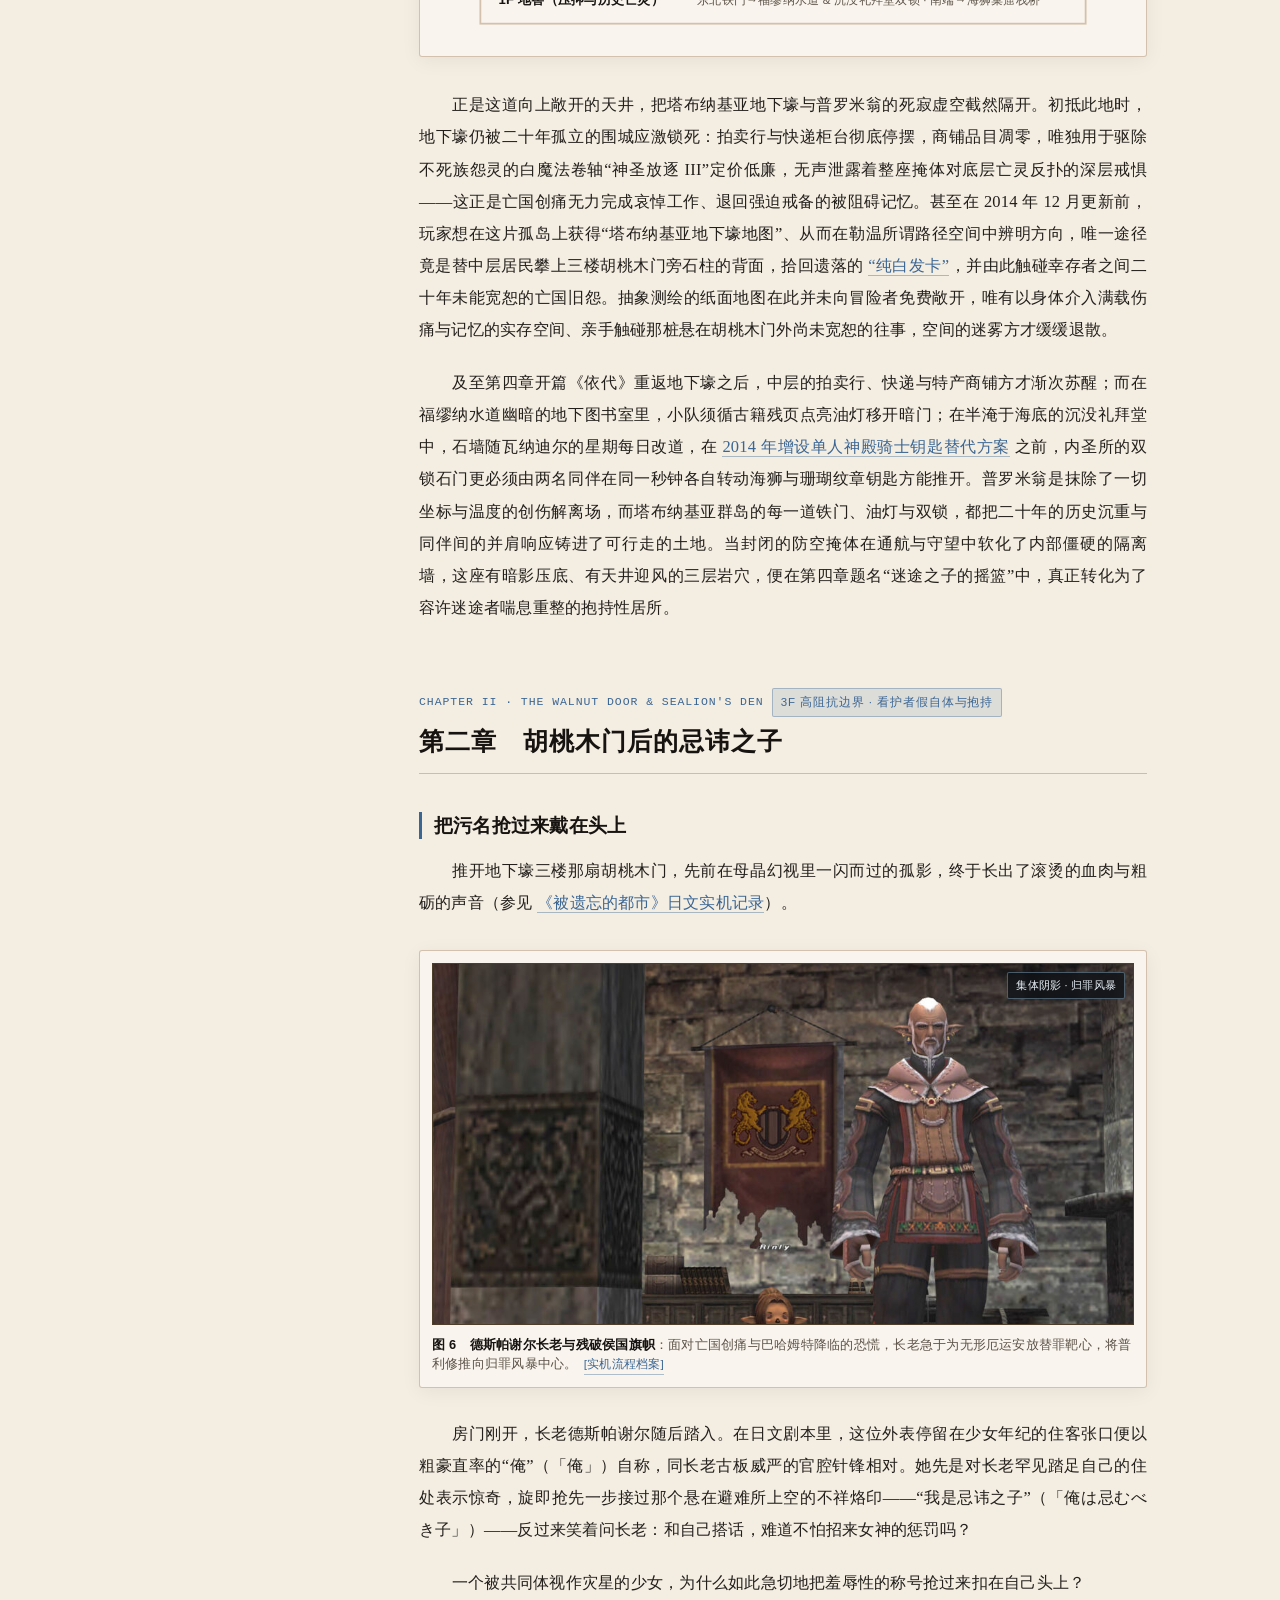
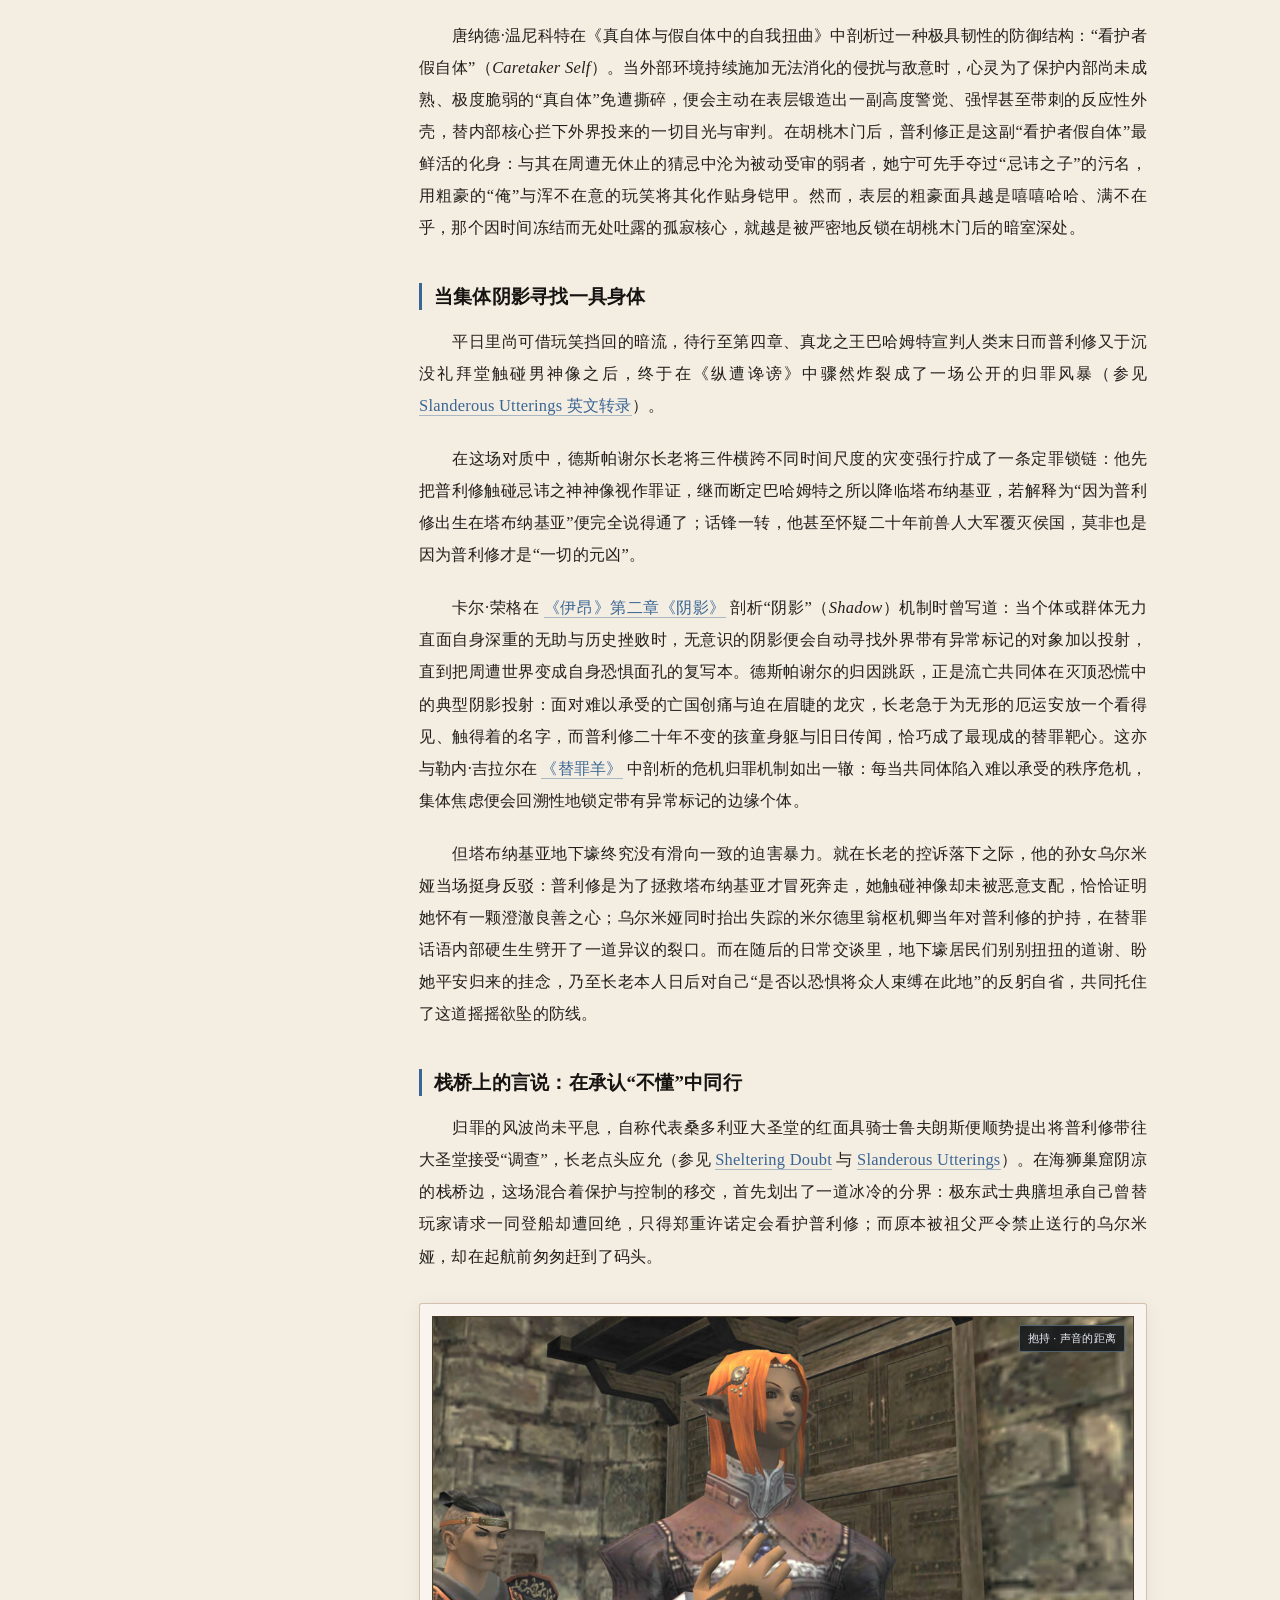
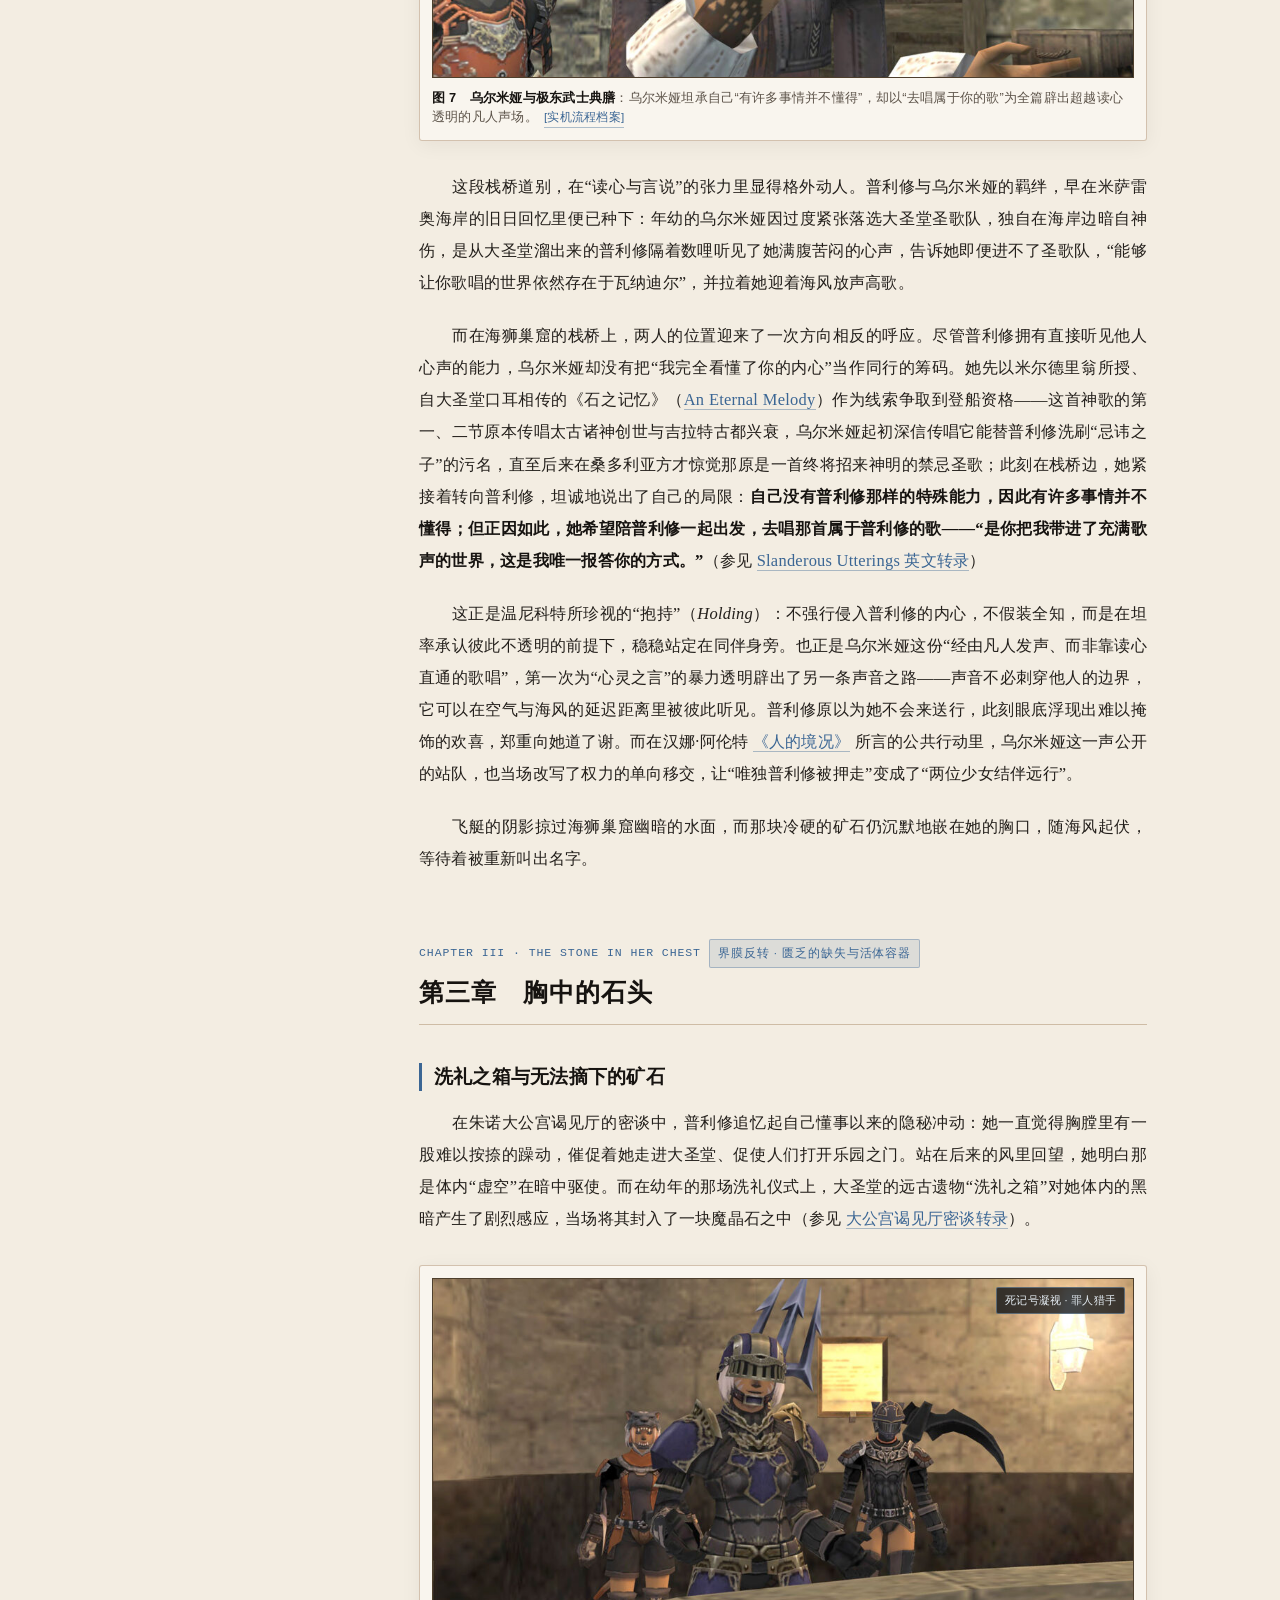
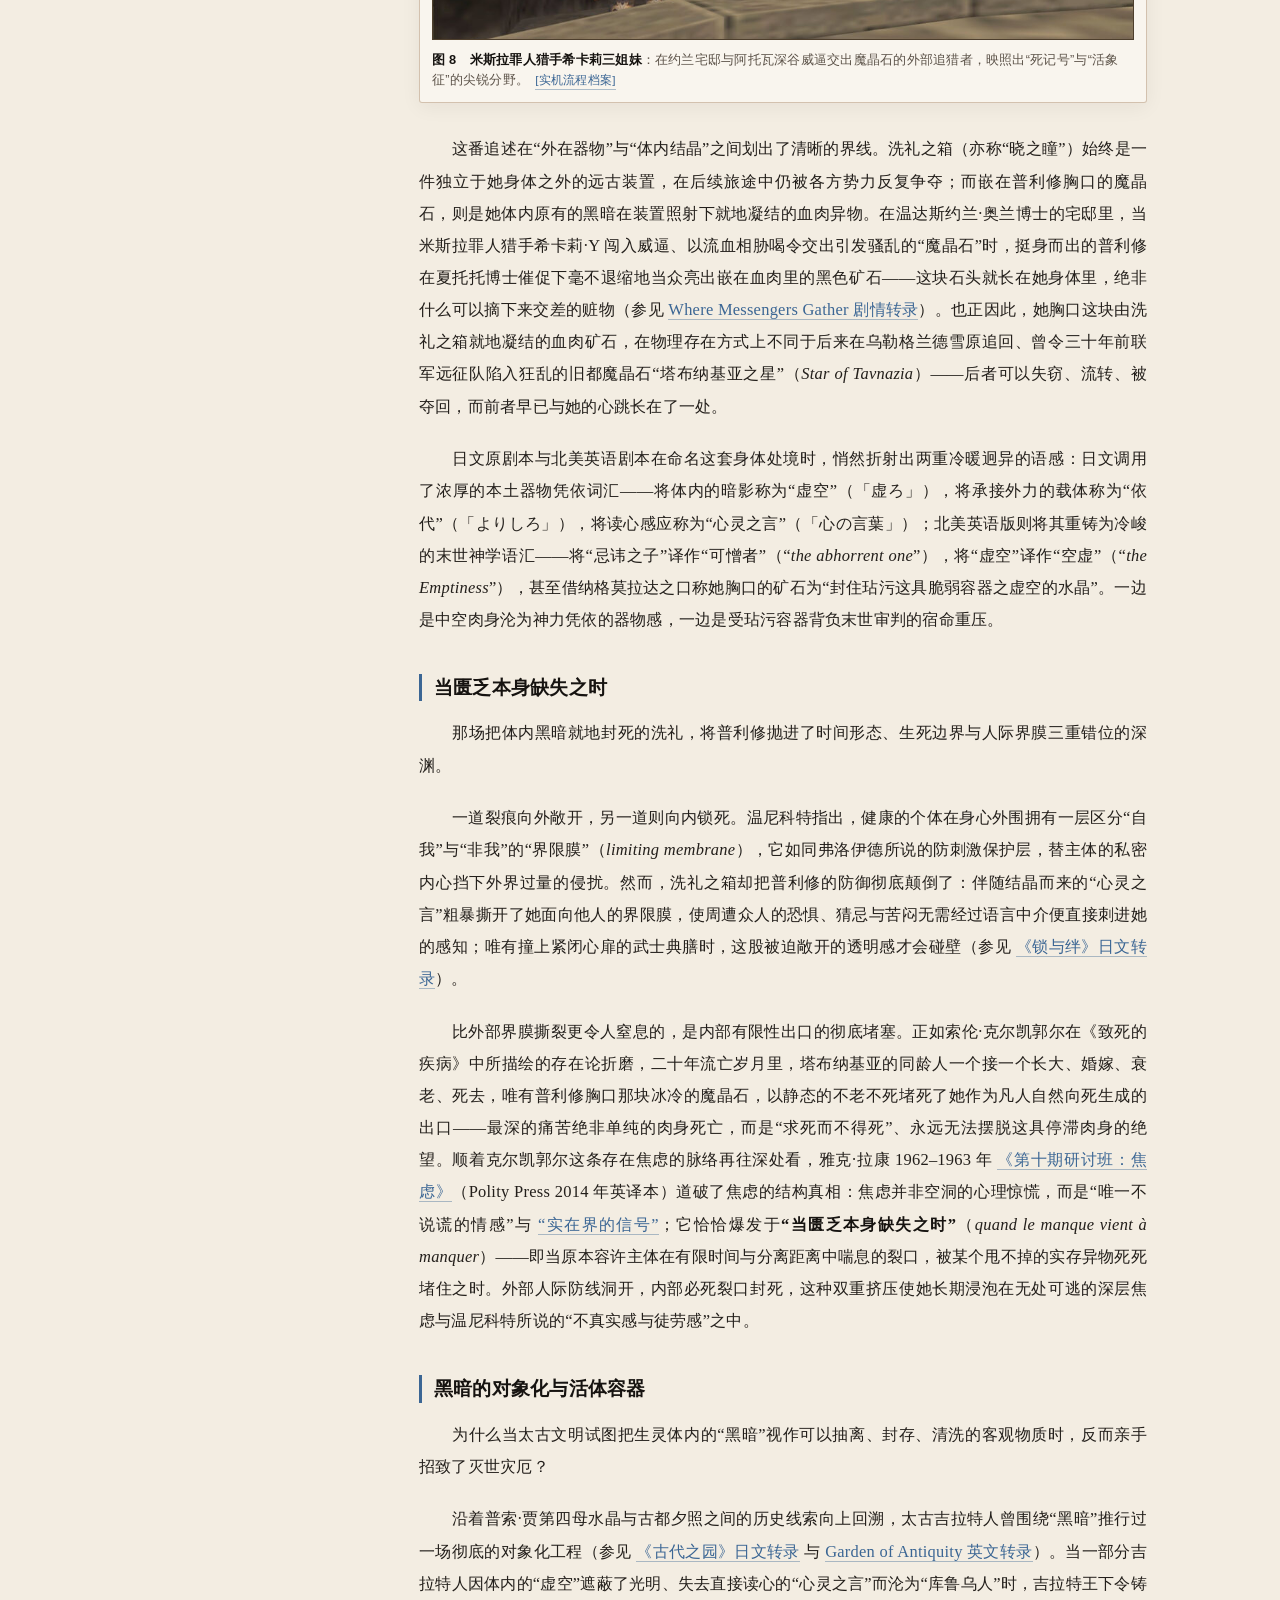
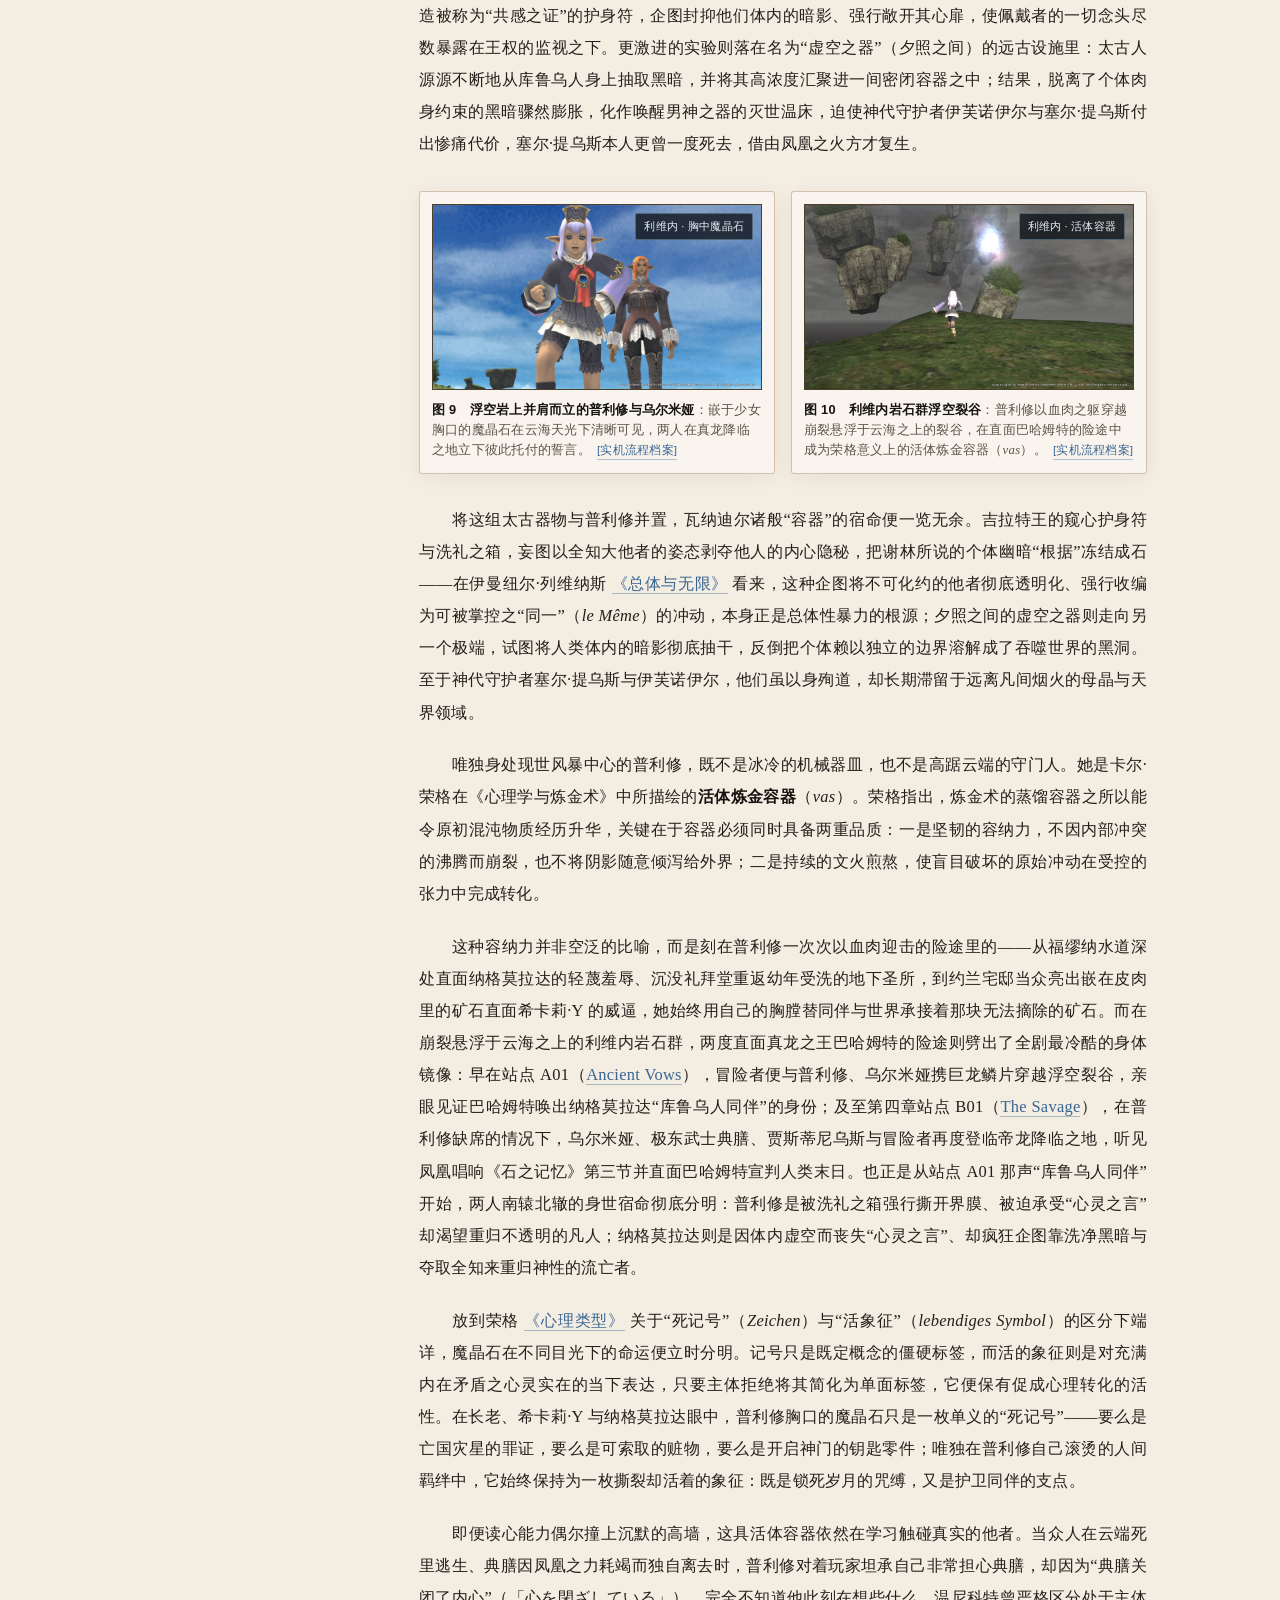
==== commit b09f67cc: "Refine mobile topbar layout and full-height drawer" ====
--- a/index.html
+++ b/index.html
@@ -14,7 +14,7 @@
   <!-- 顶部固定导航栏 -->
   <header class="topbar">
     <div class="topbar-left">
-      <button type="button" id="btn-rail-toggle" class="rail-toggle-btn" aria-label="展开拓扑导视">☰ 拓扑导视</button>
+      <button type="button" id="btn-rail-toggle" class="rail-toggle-btn" aria-label="展开拓扑导视"><span class="label-desktop">☰ 拓扑导视</span><span class="label-mobile">☰ 目录</span></button>
       <div class="zone-badge">
         <span id="topbar-zone-coord" class="zone-coord">PROLOGUE · E-8</span>
         <span id="topbar-zone-label">序章 · 瓦纳迪尔创世</span>
@@ -24,7 +24,7 @@
       </div>
     </div>
     <div class="topbar-right">
-      <button type="button" id="btn-focus" class="tool-btn" aria-pressed="false">专注阅读</button>
+      <button type="button" id="btn-focus" class="tool-btn" aria-pressed="false"><span class="label-desktop">专注阅读</span><span class="label-mobile">专注</span></button>
       <button type="button" id="btn-print" class="tool-btn">打印 / PDF</button>
     </div>
   </header>
--- a/styles.css
+++ b/styles.css
@@ -1582,12 +1582,16 @@
   margin-bottom: 2px;
 }
 
+.label-mobile {
+  display: none;
+}
+
 .rail-backdrop {
   display: none;
   position: fixed;
   inset: 0;
-  z-index: 44;
-  background: rgba(8, 11, 16, 0.56);
+  z-index: 59;
+  background: rgba(8, 11, 16, 0.58);
   backdrop-filter: blur(2px);
   opacity: 0;
   transition: opacity 0.25s ease;
@@ -1603,9 +1607,9 @@
   background: transparent;
   border: 1px solid var(--border-color);
   color: var(--text-main);
-  padding: 3px 9px;
+  padding: 4px 10px;
   border-radius: 3px;
-  font-size: 0.74rem;
+  font-size: 0.76rem;
   font-family: var(--font-sans);
   cursor: pointer;
 }
@@ -1622,54 +1626,100 @@
     display: none;
   }
   .topo-rail {
+    top: 0;
+    height: 100dvh;
     width: min(84vw, 310px);
-    height: calc(100dvh - 54px);
+    z-index: 60;
     -webkit-overflow-scrolling: touch;
+    padding-top: calc(16px + env(safe-area-inset-top));
     padding-bottom: calc(28px + env(safe-area-inset-bottom));
   }
 }
 
 @media (max-width: 720px) {
+  :root {
+    --topbar-h: calc(50px + env(safe-area-inset-top));
+  }
+
+  html, body {
+    overflow-x: clip;
+  }
+
+  .label-desktop {
+    display: none;
+  }
+  .label-mobile {
+    display: inline;
+  }
+
   .topbar {
-    padding: 0 12px;
+    height: var(--topbar-h);
+    padding: env(safe-area-inset-top) 10px 0;
+    display: grid;
+    grid-template-columns: auto minmax(0, 1fr) auto;
+    align-items: center;
     gap: 8px;
-  }
-  .topbar-left {
-    gap: 8px;
-    flex: 1 1 auto;
+    width: 100%;
+    max-width: 100vw;
+  }
+  .topbar-left,
+  .topbar-right {
+    display: contents;
+  }
+  .rail-toggle-btn {
+    display: inline-flex;
+    align-items: center;
+    justify-content: center;
+    height: 34px;
+    padding: 0 10px;
+    font-size: 0.78rem;
+    white-space: nowrap;
+    border-radius: 4px;
+  }
+  .zone-badge {
+    display: flex;
+    align-items: center;
+    justify-content: center;
     min-width: 0;
-  }
-  .topbar-right {
-    gap: 6px;
-    flex-shrink: 0;
-  }
-  .rail-toggle-btn {
-    padding: 6px 10px;
-    font-size: 0.78rem;
-    flex-shrink: 0;
-  }
-  .zone-badge {
+    width: 100%;
+    overflow: hidden;
+    padding: 0 4px;
+    border: none;
+    background: transparent;
+    gap: 0;
+  }
+  #topbar-zone-label {
+    display: block;
     min-width: 0;
-    max-width: 100%;
-    overflow: hidden;
-    padding: 4px 8px;
-    gap: 6px;
-  }
-  .zone-badge span:last-child {
     overflow: hidden;
     text-overflow: ellipsis;
     white-space: nowrap;
-  }
-  .zone-coord {
-    display: none;
-  }
+    font-size: 0.82rem;
+    font-weight: 600;
+    color: var(--text-heading);
+    text-align: center;
+  }
+  .zone-coord,
+  .ost-pill,
   #btn-print {
-    display: none;
+    display: none !important;
   }
   .tool-btn {
-    padding: 6px 10px;
-    font-size: 0.75rem;
+    display: inline-flex;
+    align-items: center;
+    justify-content: center;
+    height: 34px;
+    padding: 0 10px;
+    font-size: 0.76rem;
     white-space: nowrap;
+    border-radius: 4px;
+  }
+
+  .crystal-progress-track {
+    top: var(--topbar-h);
+  }
+  .layout {
+    padding-top: calc(var(--topbar-h) + 3px);
   }
 
   .content-wrap {
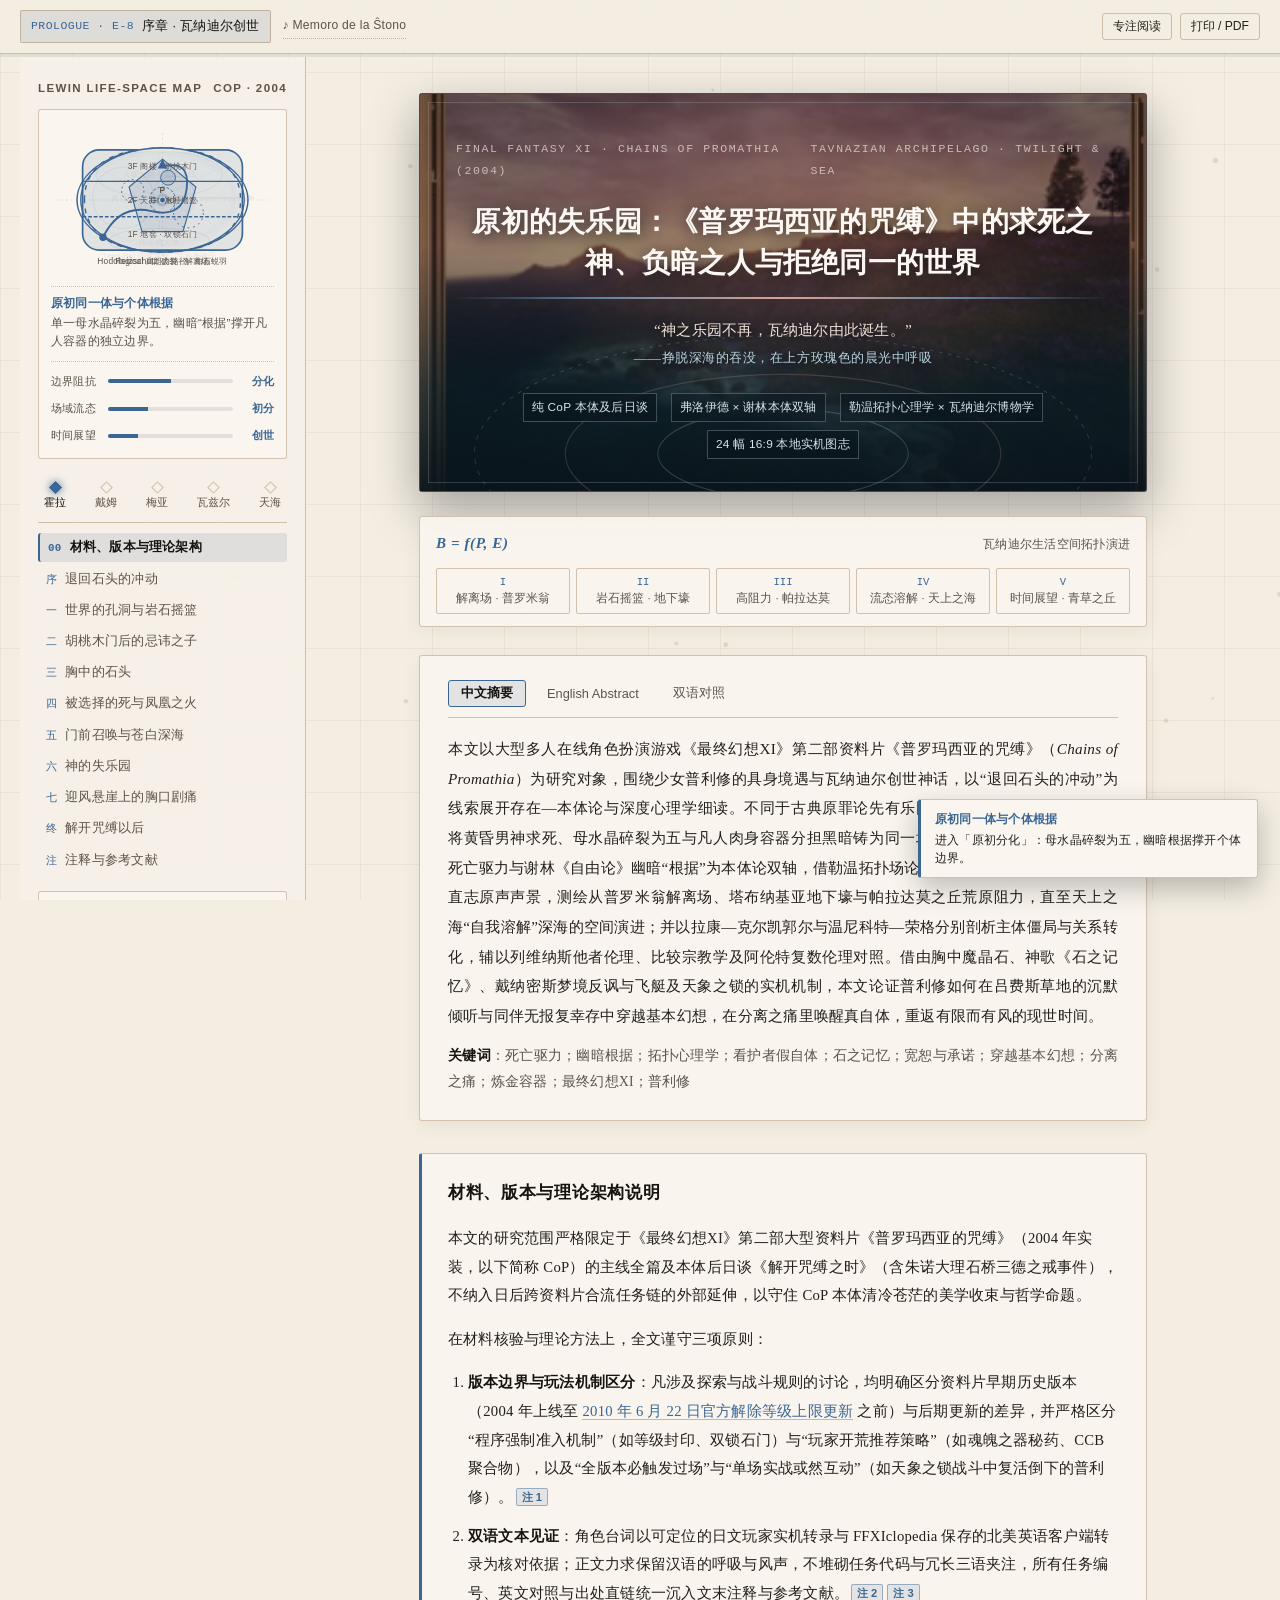
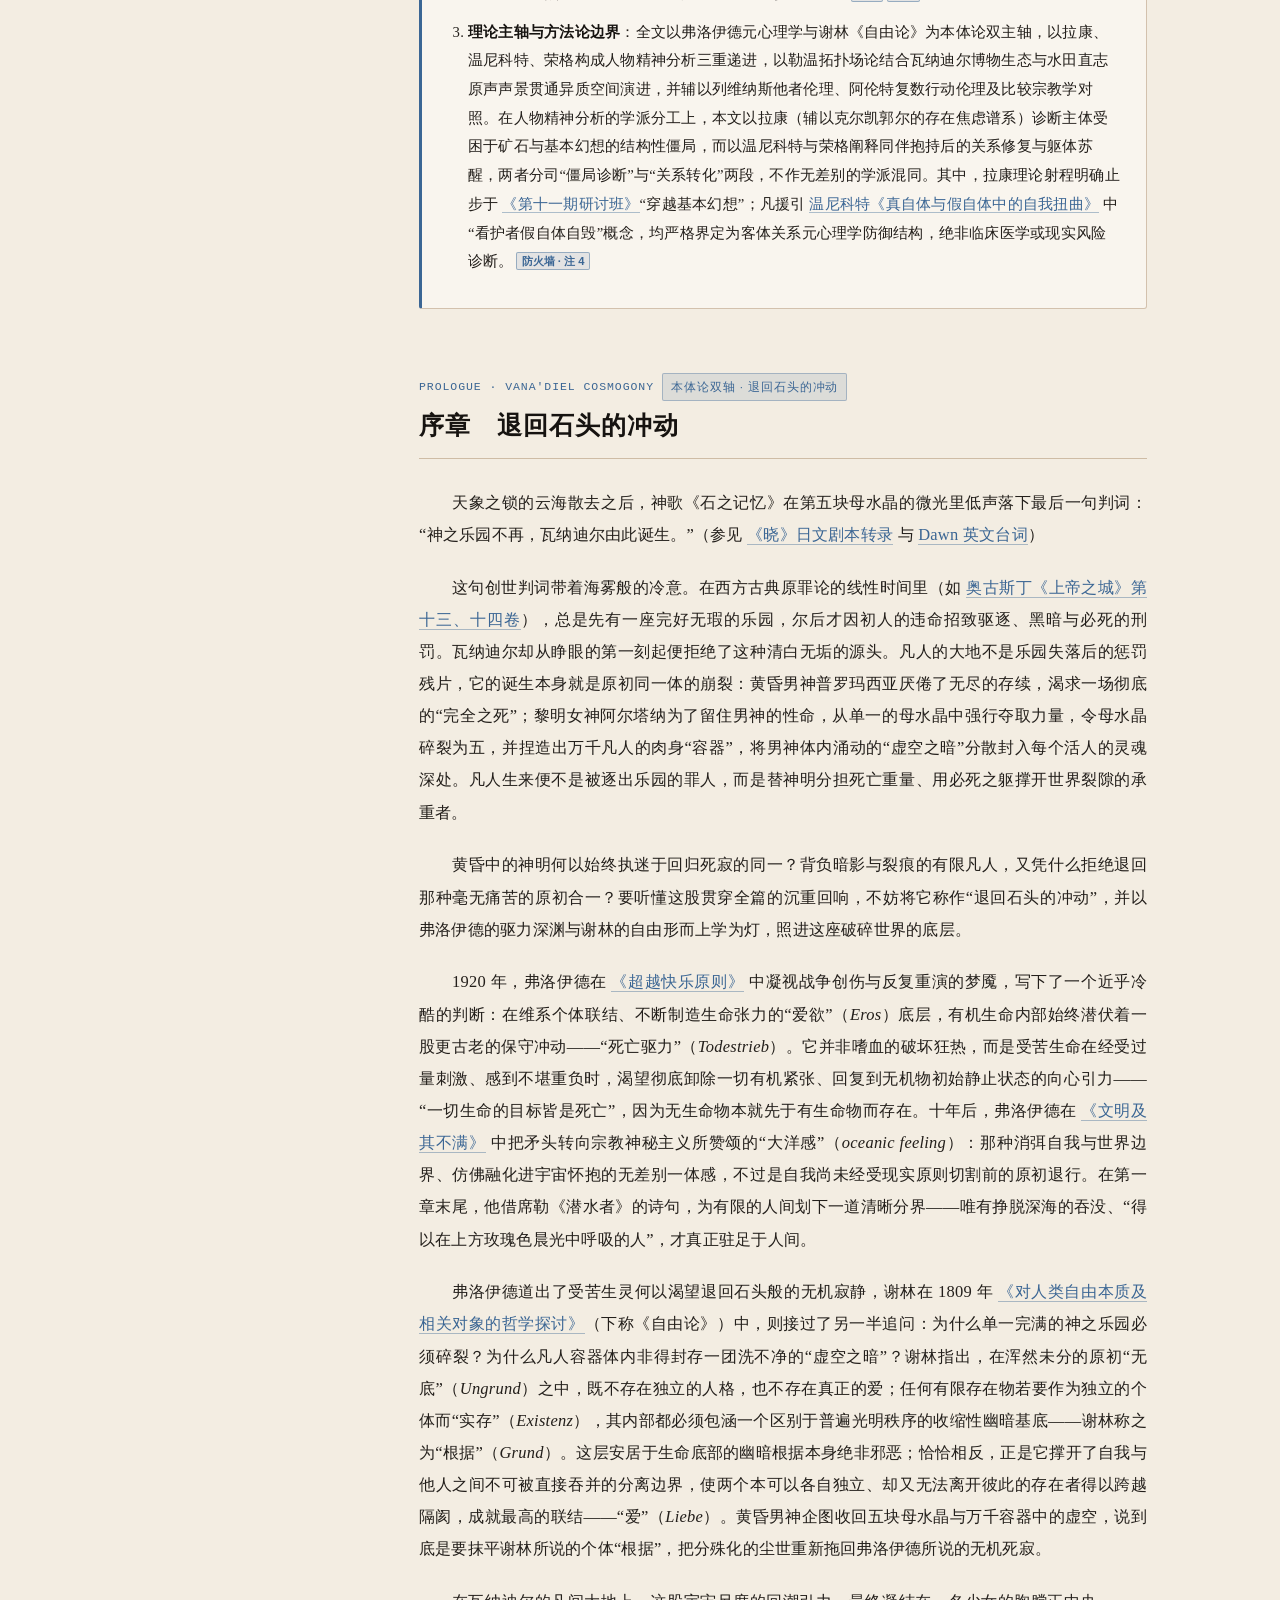
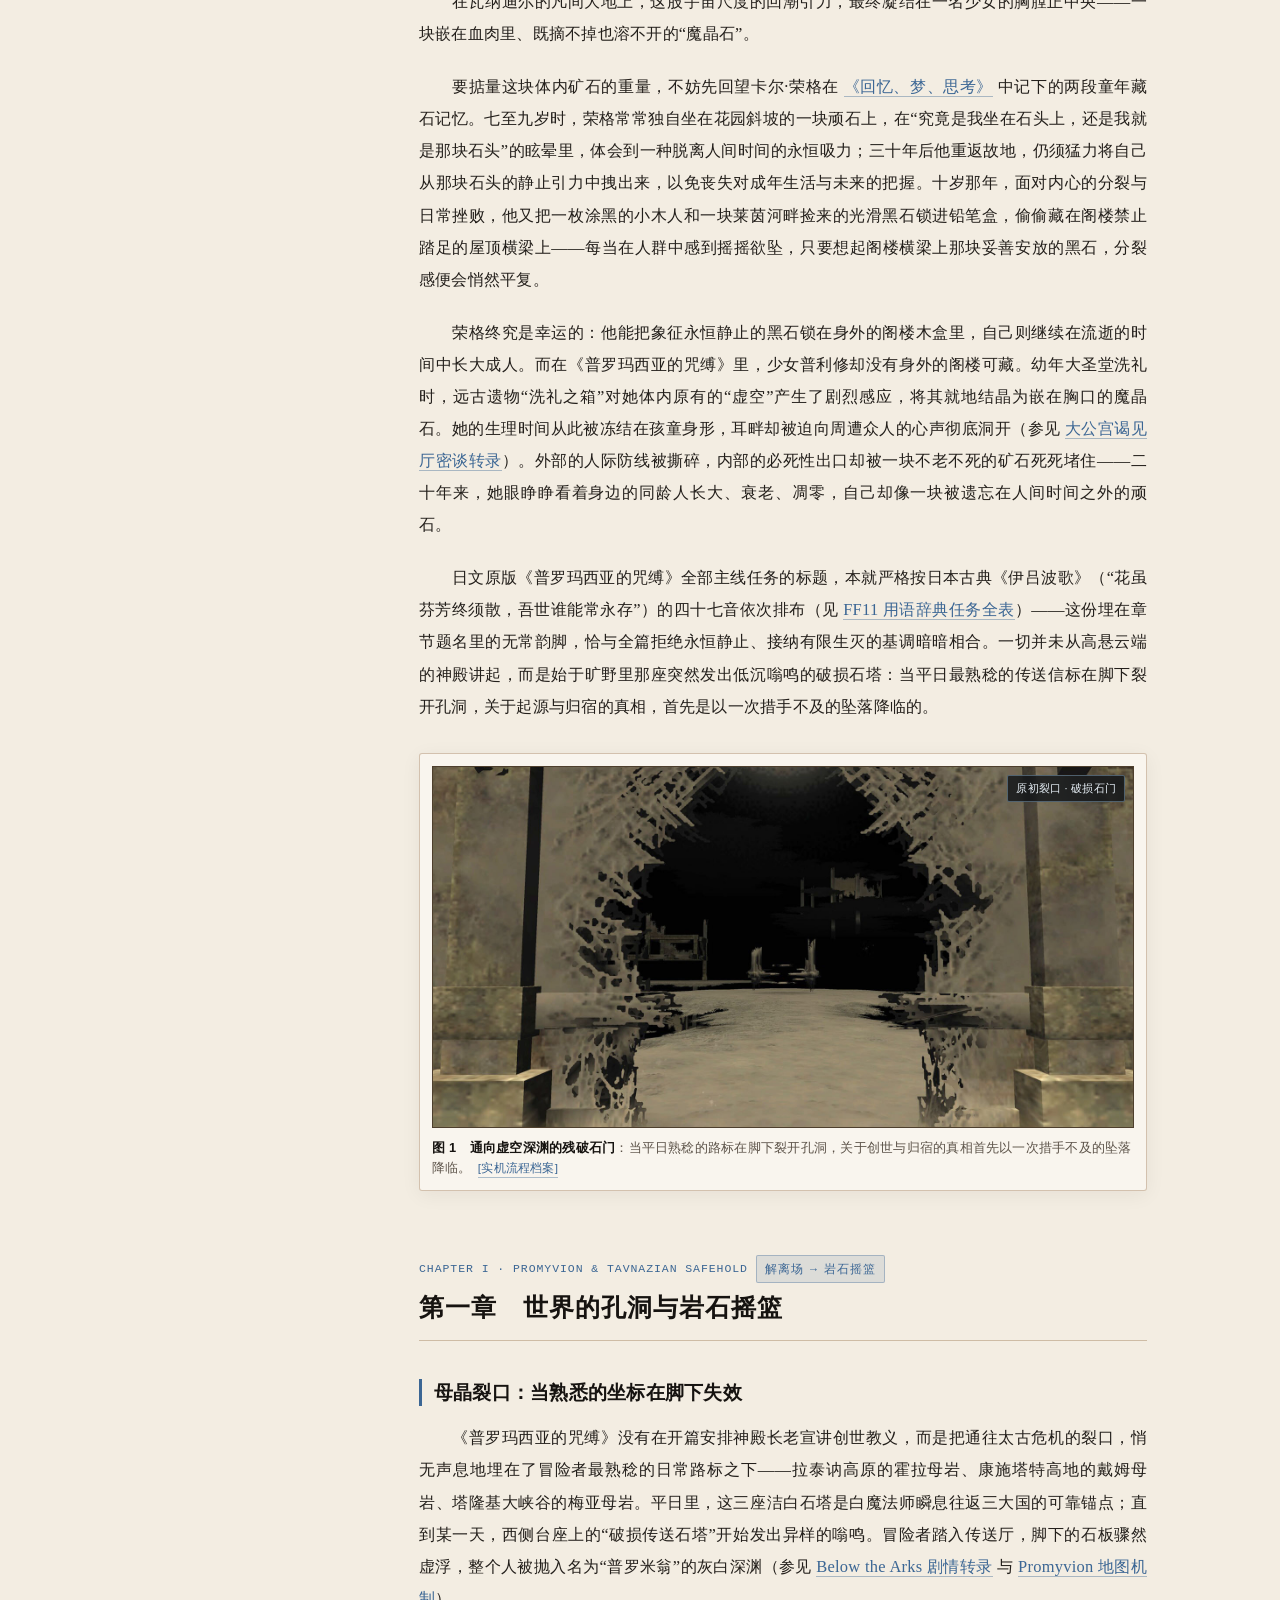
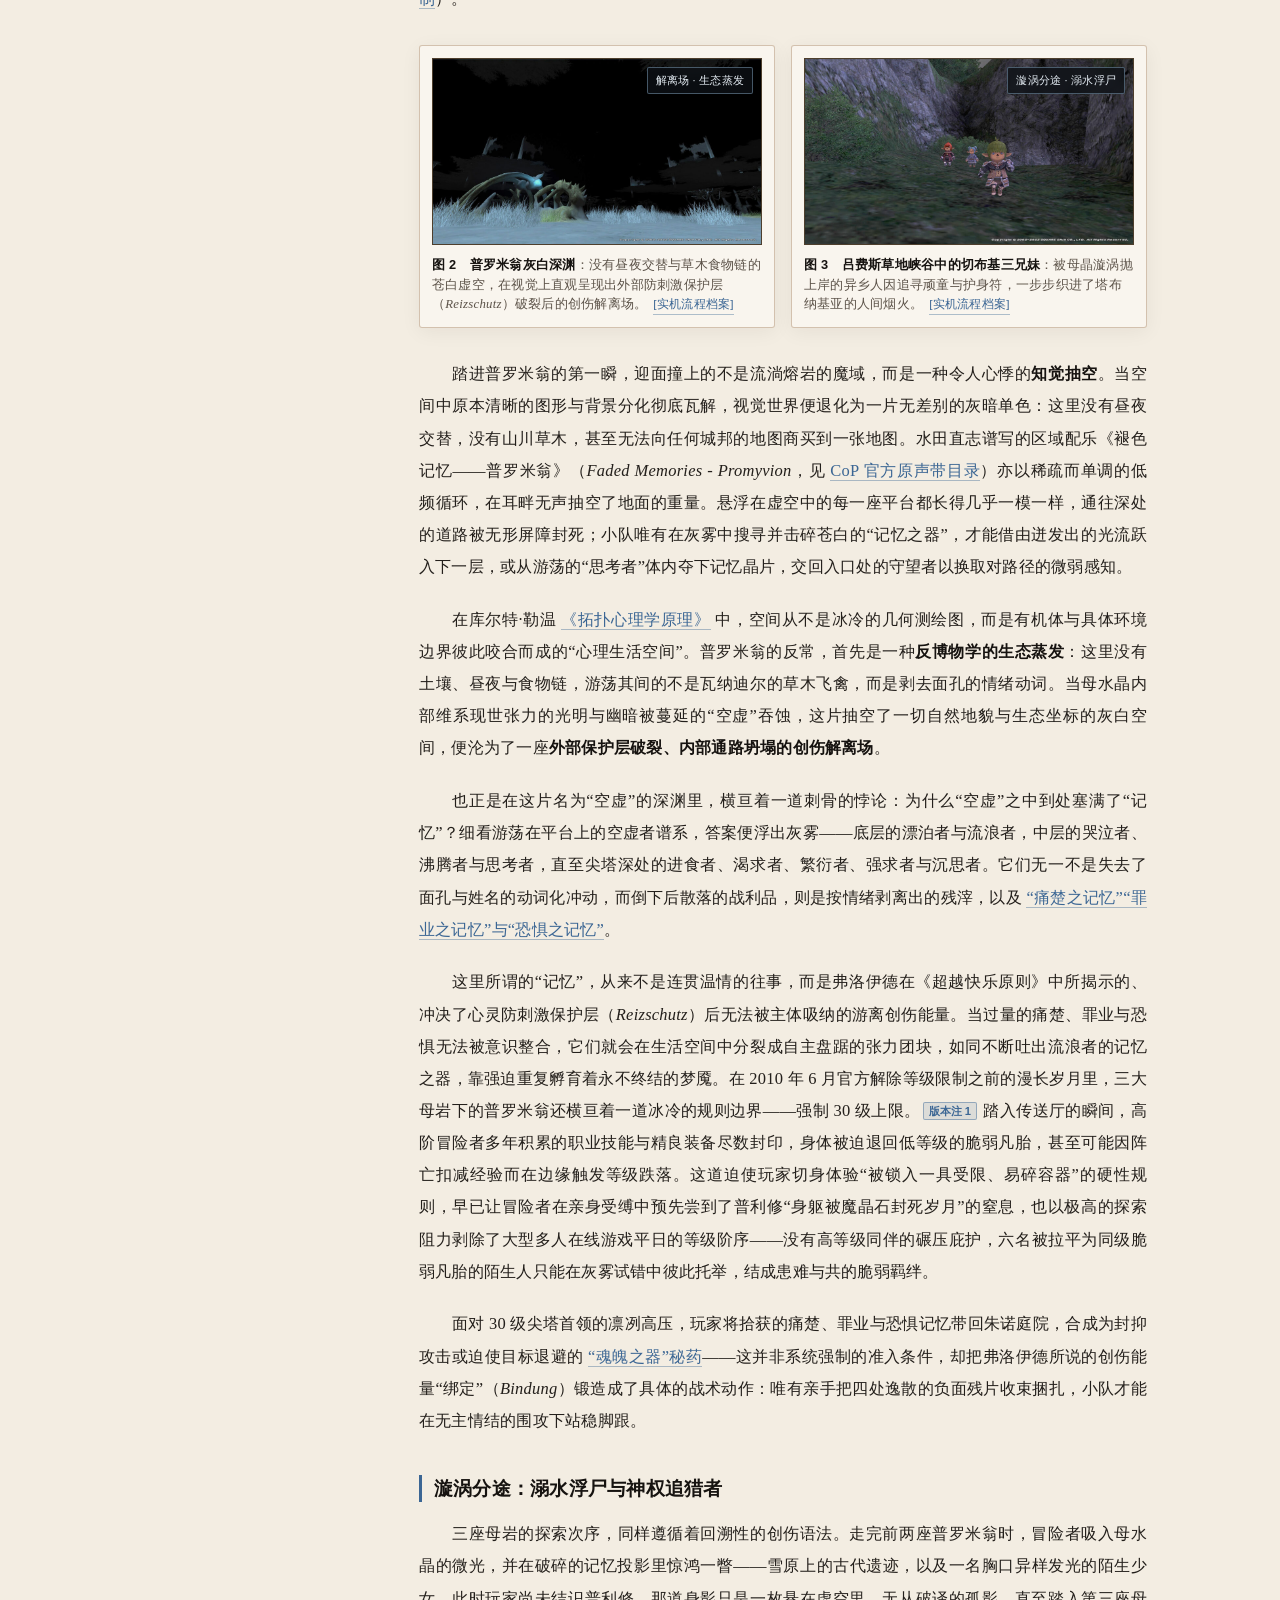
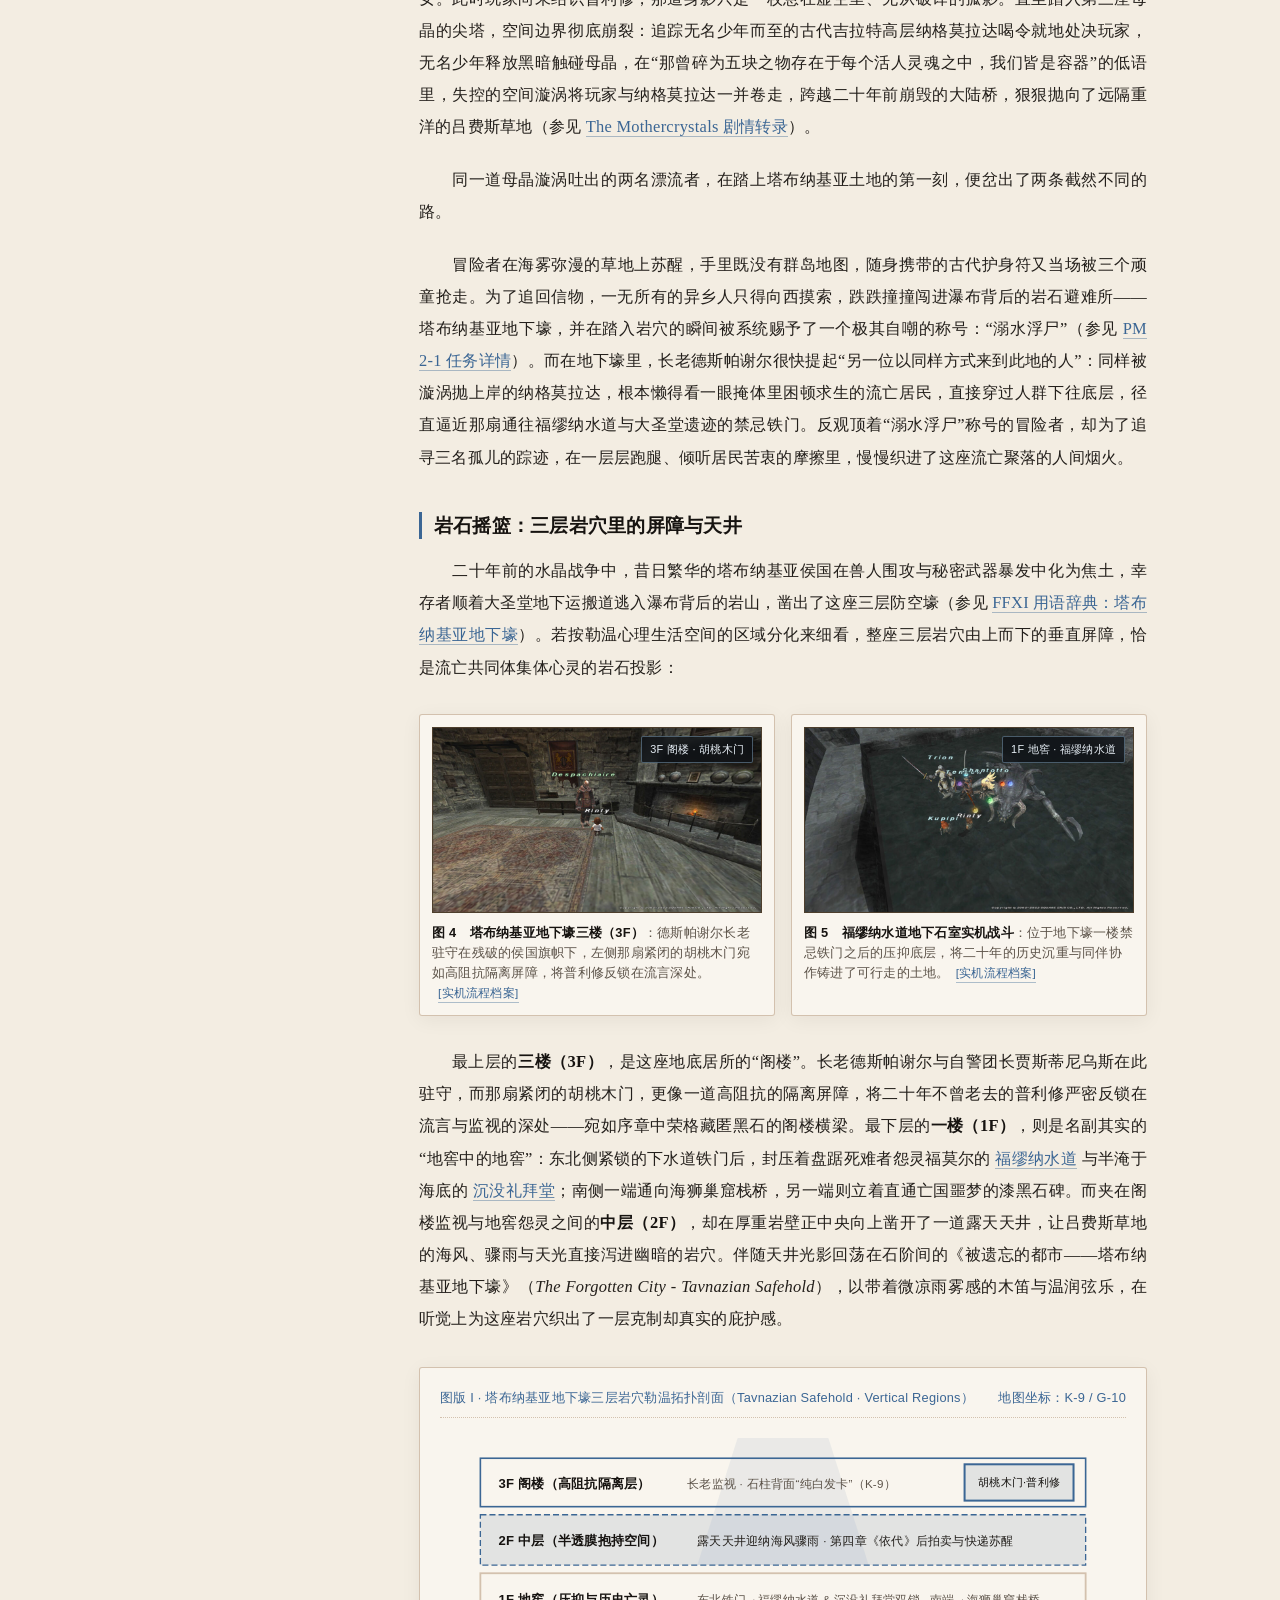
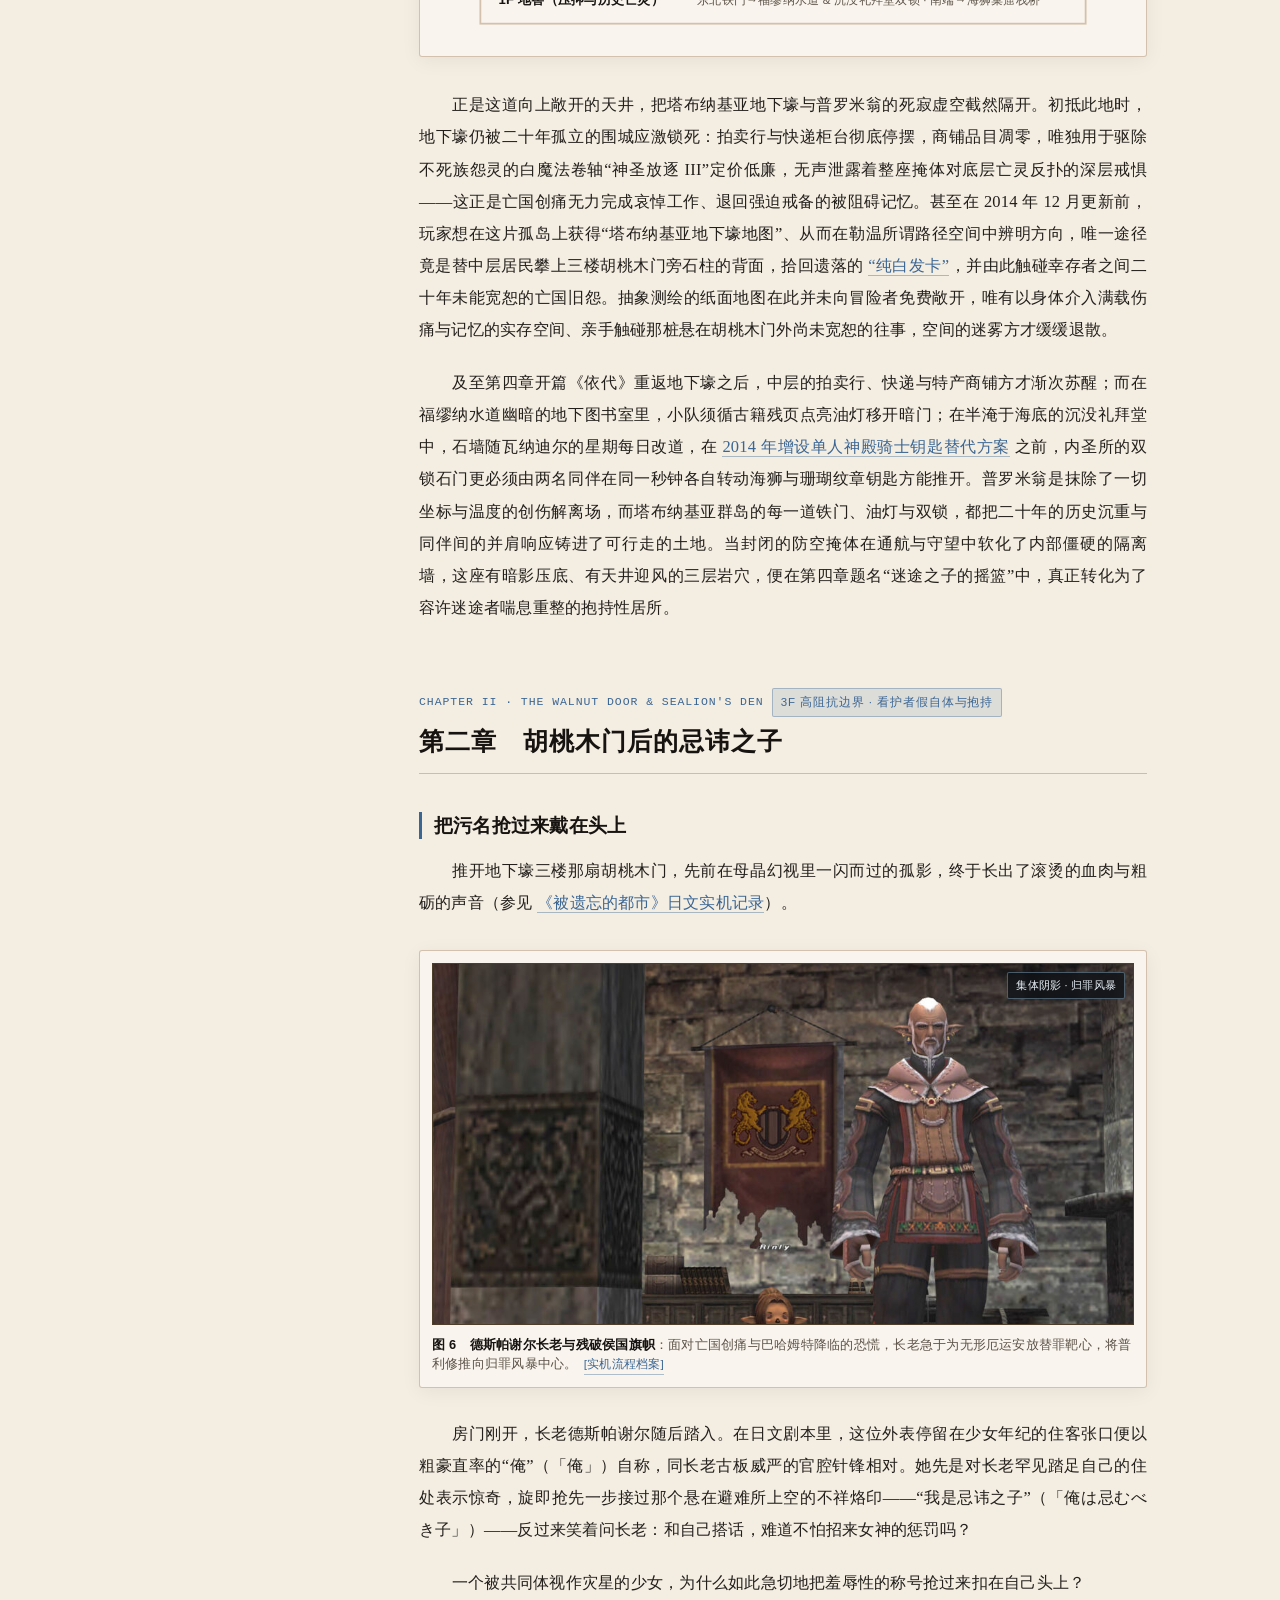
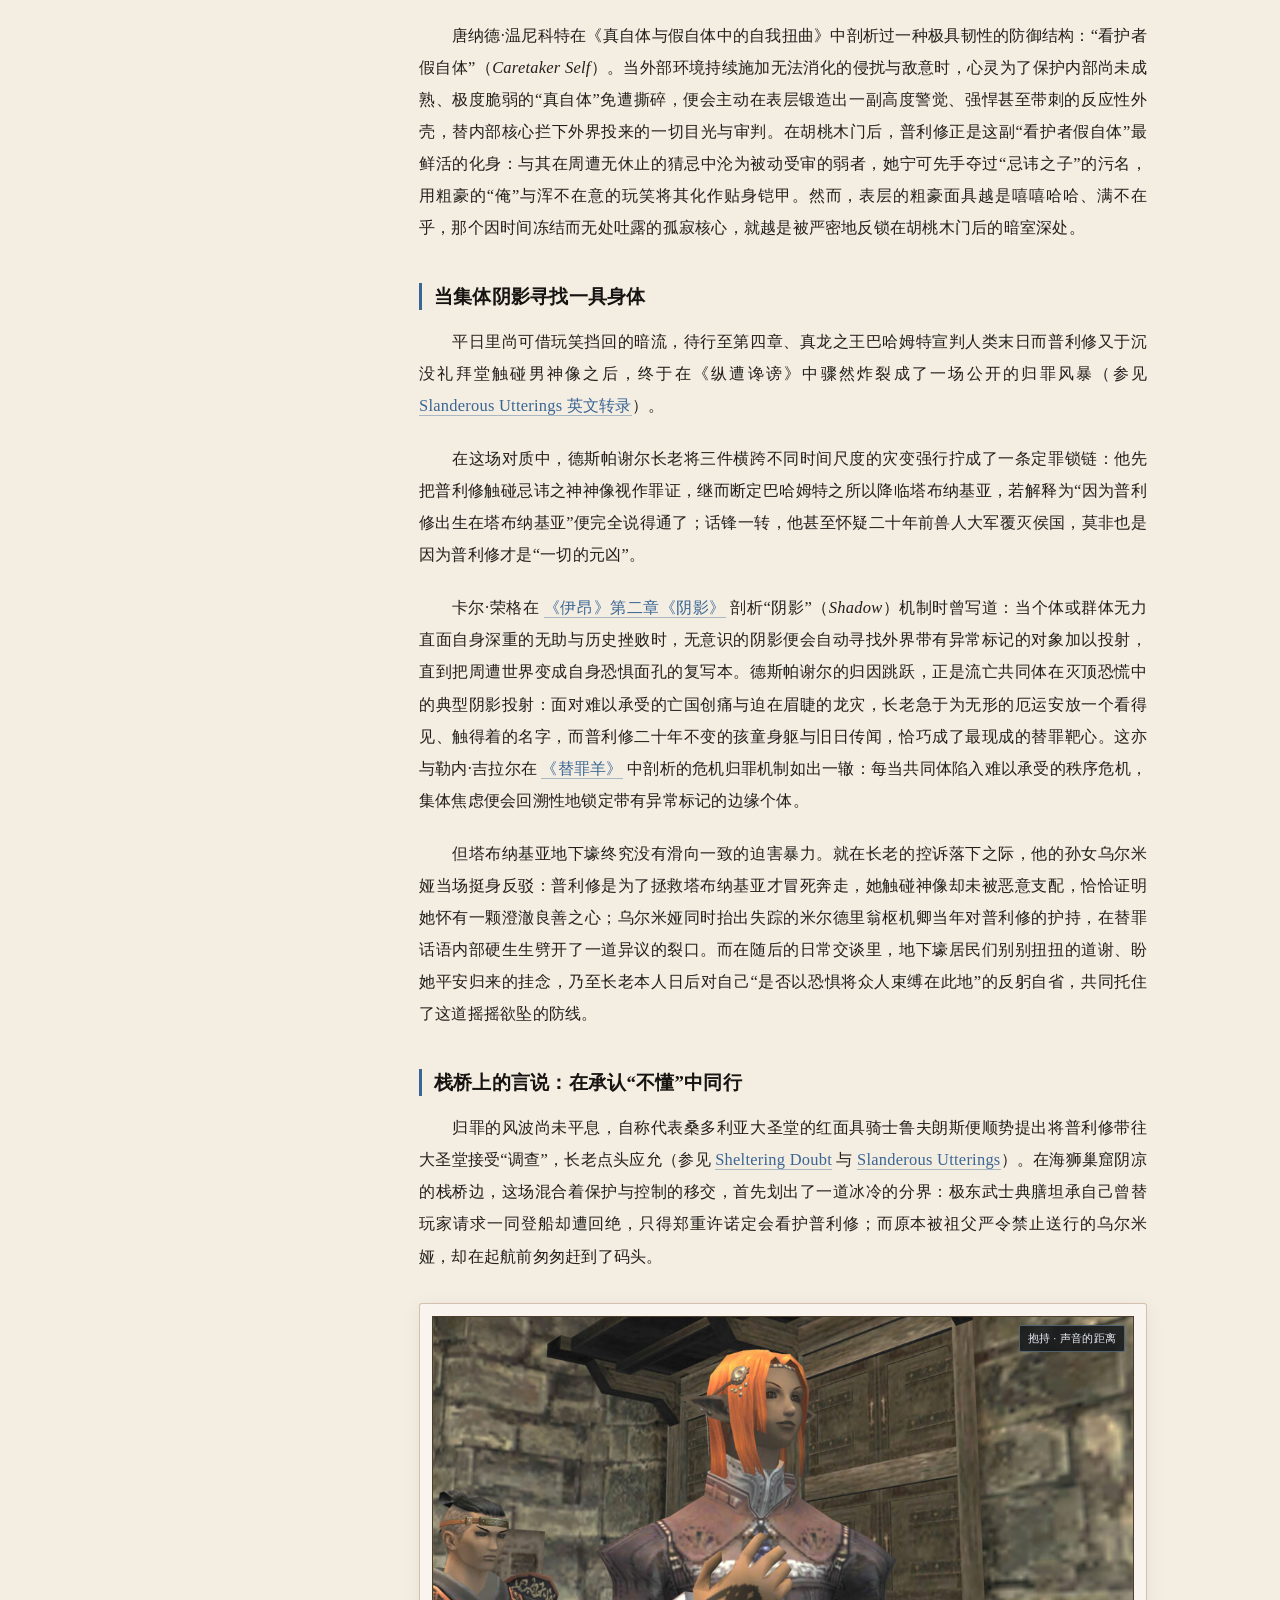
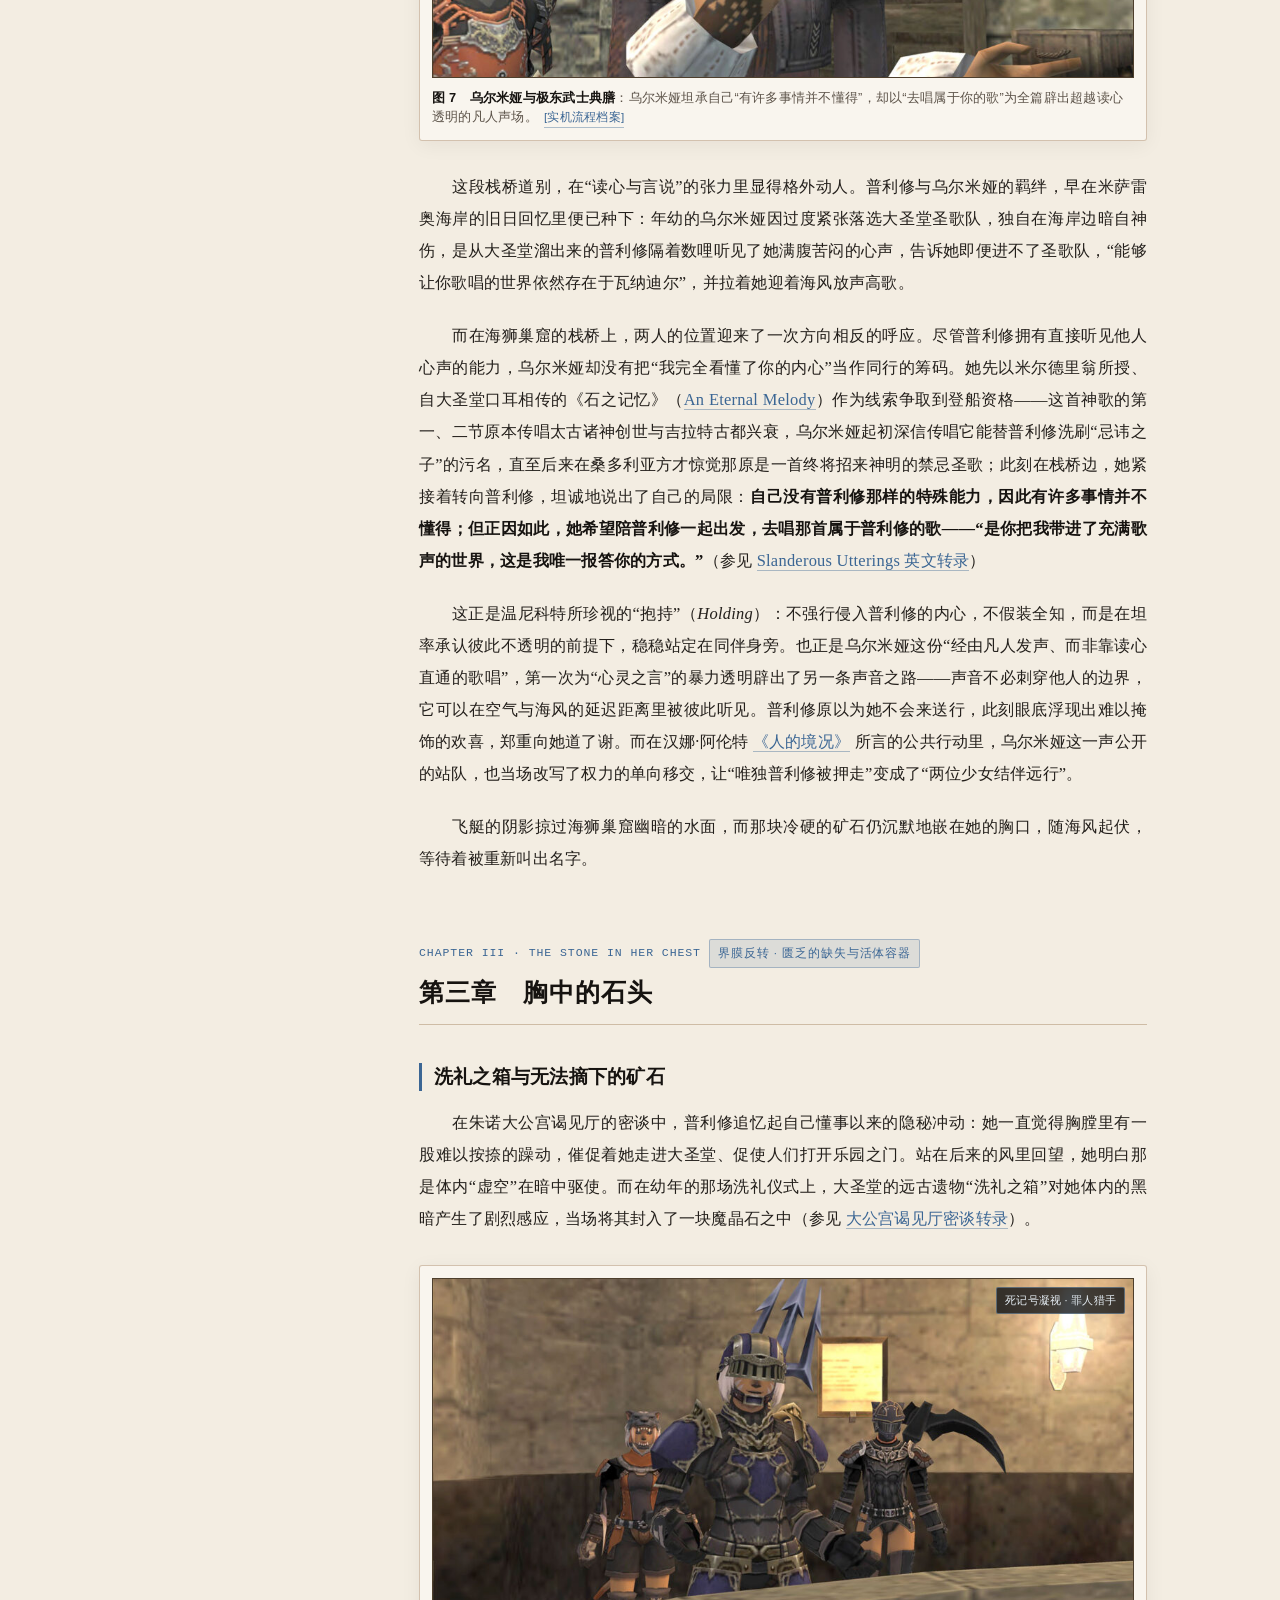
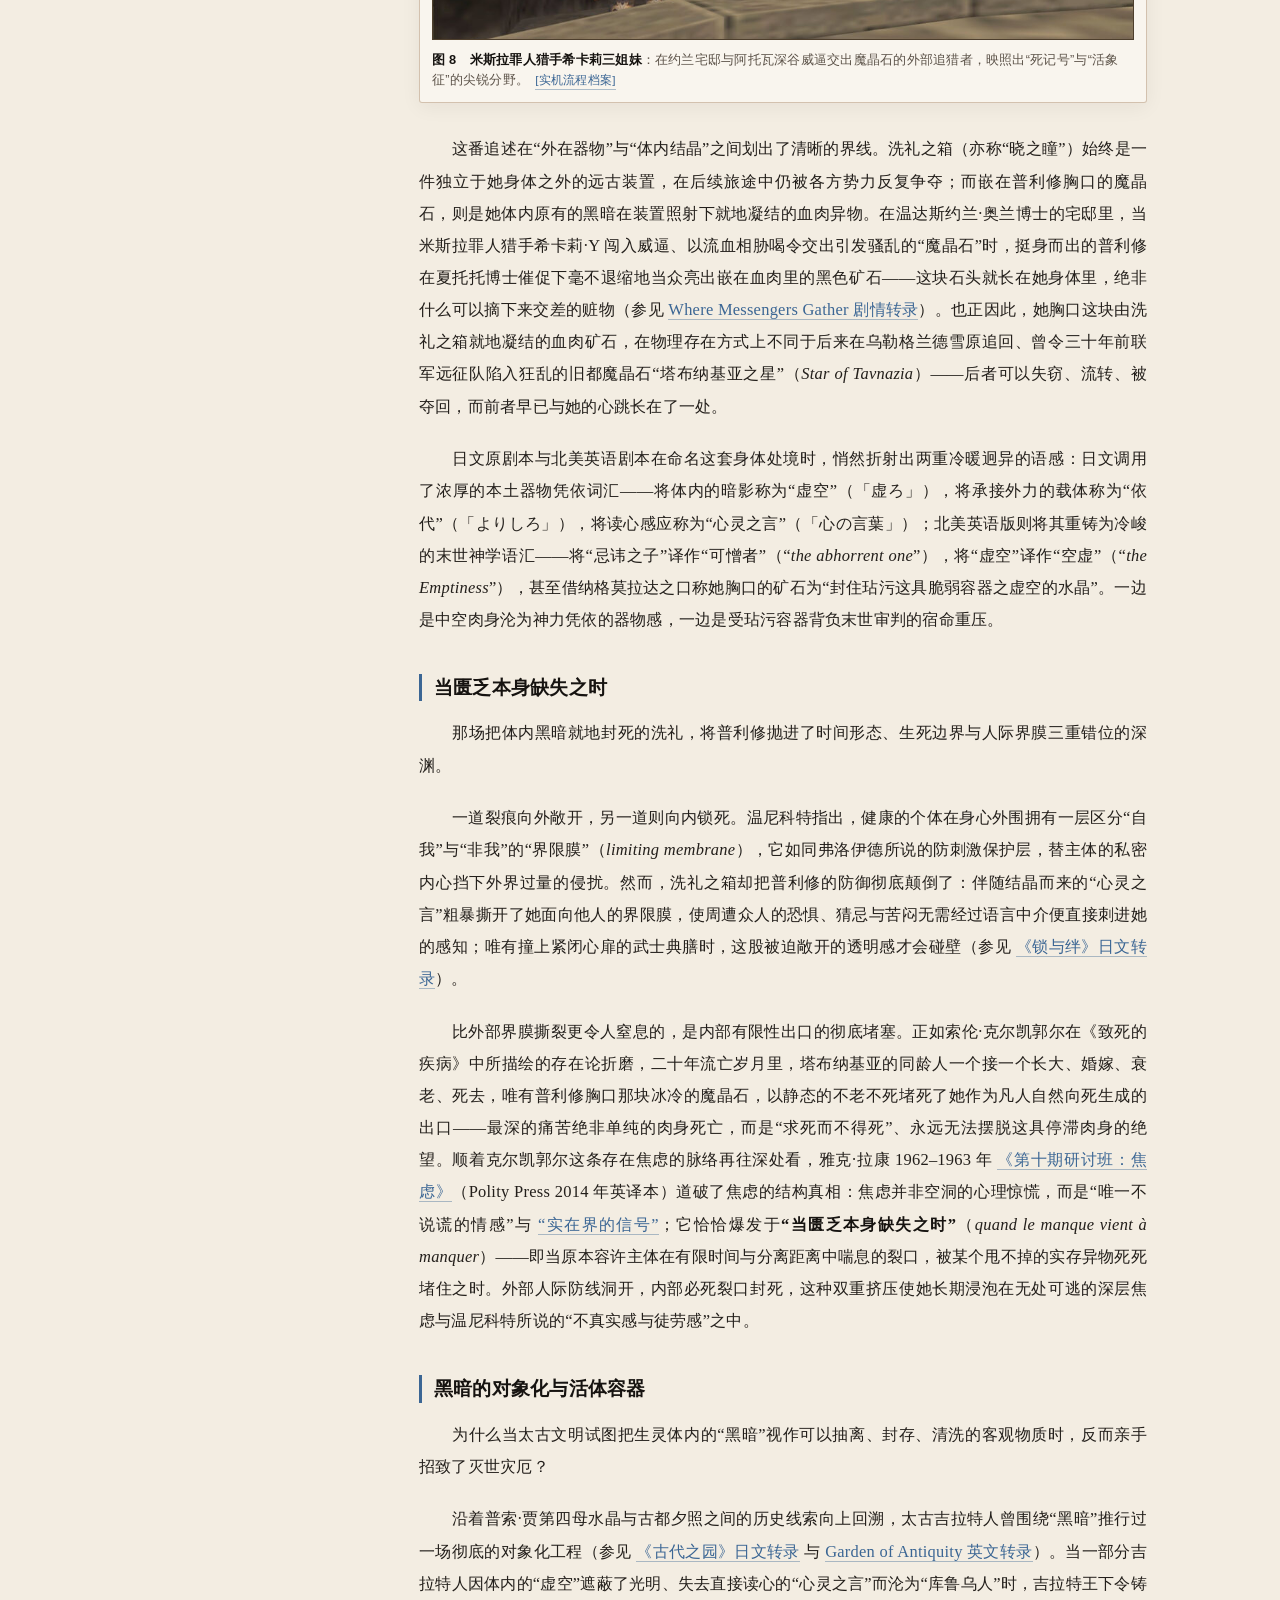
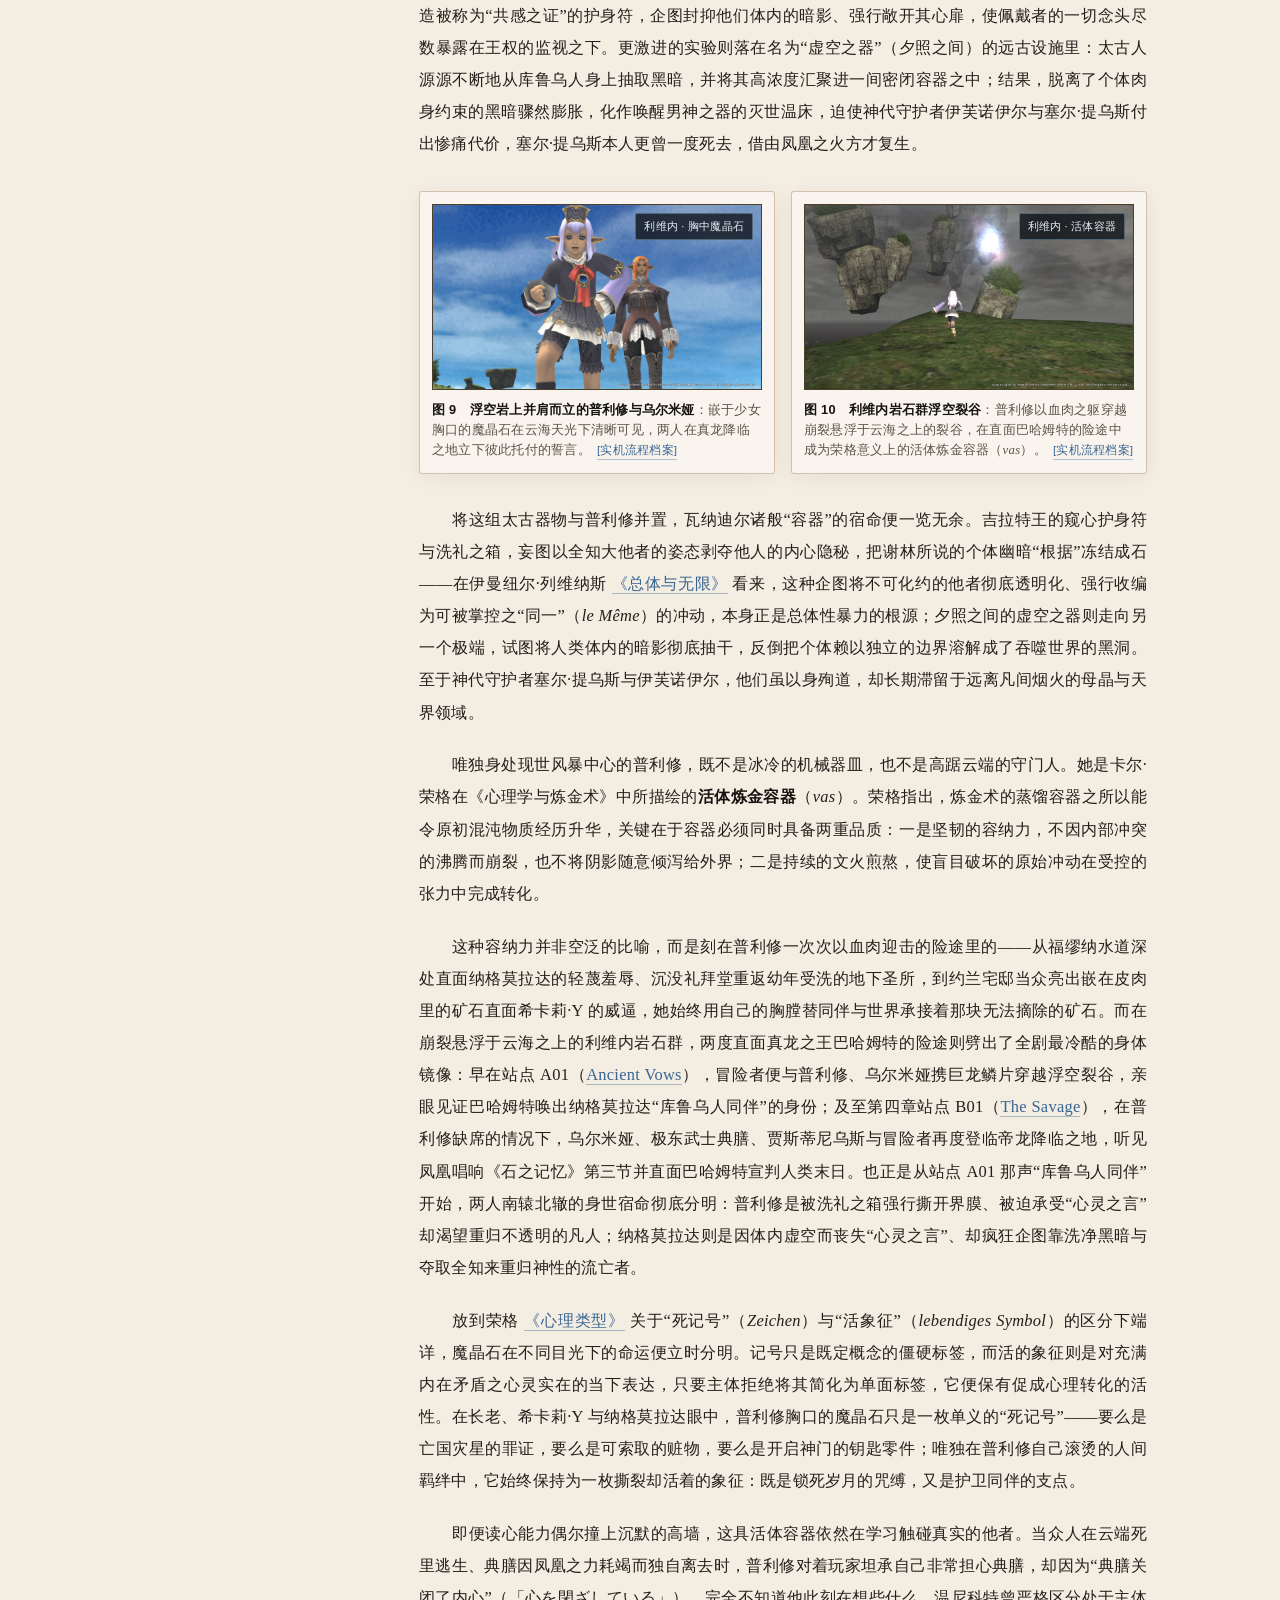
==== commit c3b79cab: "Fix Android Chrome/Edge viewport blowout and mobile topbar flex layout" ====
--- a/index.html
+++ b/index.html
@@ -4,7 +4,7 @@
   <meta charset="UTF-8">
   <meta name="viewport" content="width=device-width, initial-scale=1.0, viewport-fit=cover">
   <title>原初的失乐园：《普罗玛西亚的咒缚》中的求死之神、负暗之人与拒绝同一的世界</title>
-  <link rel="stylesheet" href="styles.css">
+  <link rel="stylesheet" href="styles.css?v=20261121m2">
 </head>
 <body data-zone="prologue" data-focus="false">
   <!-- FFXI 游戏内地图格网底层与极轻量空间微粒子 -->
@@ -1065,6 +1065,6 @@
     </div>
   </div>
 
-  <script src="app.js"></script>
+  <script src="app.js?v=20261121m2"></script>
 </body>
 </html>
--- a/styles.css
+++ b/styles.css
@@ -1217,18 +1217,23 @@
    ========================================================================== */
 @media (max-width: 960px) {
   .layout {
-    grid-template-columns: 1fr;
+    display: block;
+    width: 100%;
+    max-width: 100%;
   }
   .rail-toggle-btn {
-    display: inline-block;
+    display: inline-flex;
+    align-items: center;
+    justify-content: center;
   }
   .topo-rail {
     position: fixed;
-    top: 54px;
+    top: 0;
     left: 0;
     bottom: 0;
-    width: 290px;
-    z-index: 45;
+    width: min(84vw, 310px);
+    height: 100dvh;
+    z-index: 60;
     transform: translateX(-105%);
     transition: transform 0.28s ease;
     box-shadow: 8px 0 28px rgba(0, 0, 0, 0.35);
@@ -1237,13 +1242,16 @@
     transform: translateX(0);
   }
   .content-wrap {
+    width: 100%;
+    max-width: 100%;
+    min-width: 0;
     padding: 26px 20px 80px;
   }
   .ost-pill {
     display: none;
   }
   .figure-grid-2 {
-    grid-template-columns: 1fr;
+    grid-template-columns: minmax(0, 1fr);
   }
 }
 
@@ -1638,10 +1646,12 @@
 
 @media (max-width: 720px) {
   :root {
-    --topbar-h: calc(50px + env(safe-area-inset-top));
+    --topbar-h: calc(50px + env(safe-area-inset-top, 0px));
   }
 
   html, body {
+    width: 100%;
+    max-width: 100%;
     overflow-x: clip;
   }
 
@@ -1653,23 +1663,38 @@
   }
 
   .topbar {
+    position: fixed;
+    top: 0;
+    left: 0;
+    right: 0;
+    width: 100%;
     height: var(--topbar-h);
-    padding: env(safe-area-inset-top) 10px 0;
-    display: grid;
-    grid-template-columns: auto minmax(0, 1fr) auto;
+    padding: env(safe-area-inset-top, 0px) 10px 0;
+    display: flex;
+    align-items: center;
+    justify-content: space-between;
+    gap: 8px;
+    box-sizing: border-box;
+  }
+  .topbar-left {
+    display: flex;
     align-items: center;
     gap: 8px;
-    width: 100%;
-    max-width: 100vw;
-  }
-  .topbar-left,
+    flex: 1 1 0%;
+    min-width: 0;
+    overflow: hidden;
+  }
   .topbar-right {
-    display: contents;
+    display: flex;
+    align-items: center;
+    flex: 0 0 auto;
+    gap: 6px;
   }
   .rail-toggle-btn {
     display: inline-flex;
     align-items: center;
     justify-content: center;
+    flex: 0 0 auto;
     height: 34px;
     padding: 0 10px;
     font-size: 0.78rem;
@@ -1680,8 +1705,8 @@
     display: flex;
     align-items: center;
     justify-content: center;
+    flex: 1 1 0%;
     min-width: 0;
-    width: 100%;
     overflow: hidden;
     padding: 0 4px;
     border: none;
@@ -1691,6 +1716,7 @@
   #topbar-zone-label {
     display: block;
     min-width: 0;
+    width: 100%;
     overflow: hidden;
     text-overflow: ellipsis;
     white-space: nowrap;
@@ -1708,6 +1734,7 @@
     display: inline-flex;
     align-items: center;
     justify-content: center;
+    flex: 0 0 auto;
     height: 34px;
     padding: 0 10px;
     font-size: 0.76rem;
@@ -1859,6 +1886,8 @@
     line-height: 1.55;
   }
   .svg-plate {
+    width: 100%;
+    max-width: 100%;
     padding: 14px 12px 12px;
     margin: 24px 0;
     overflow-x: auto;
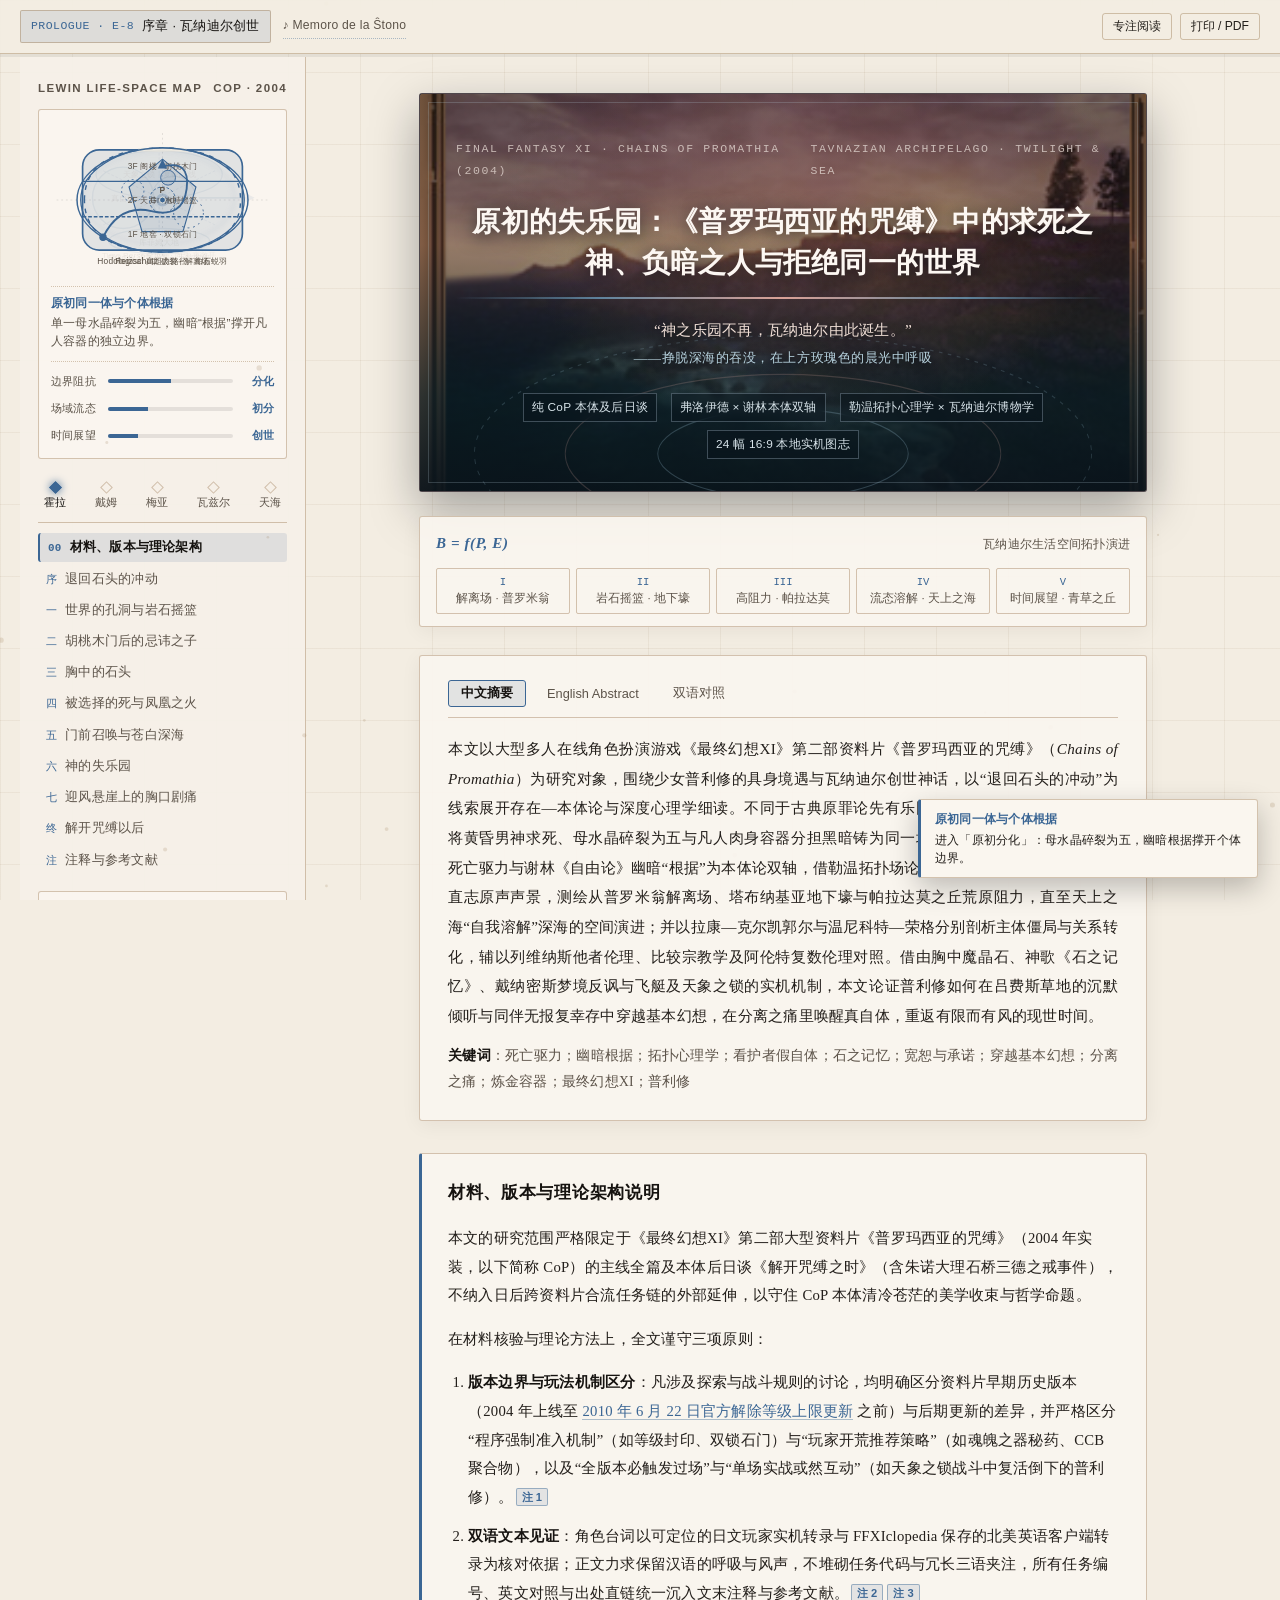
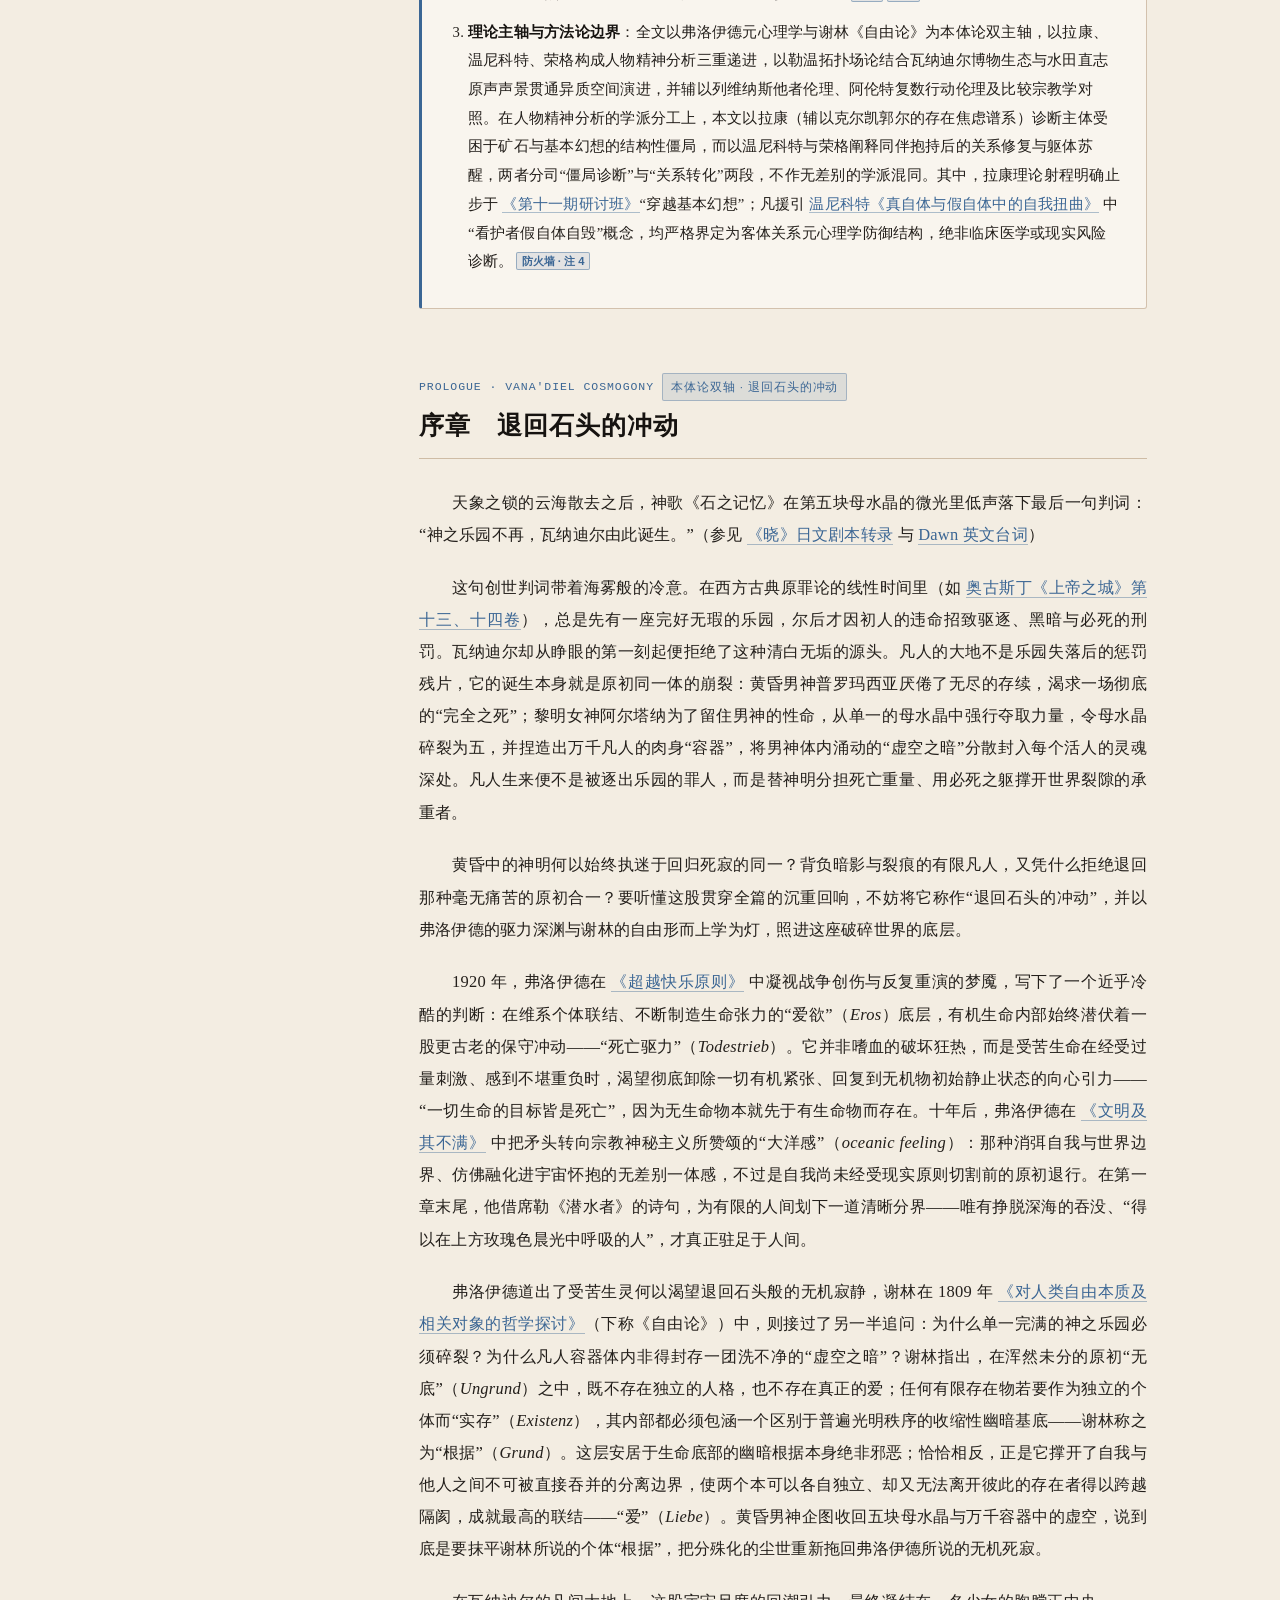
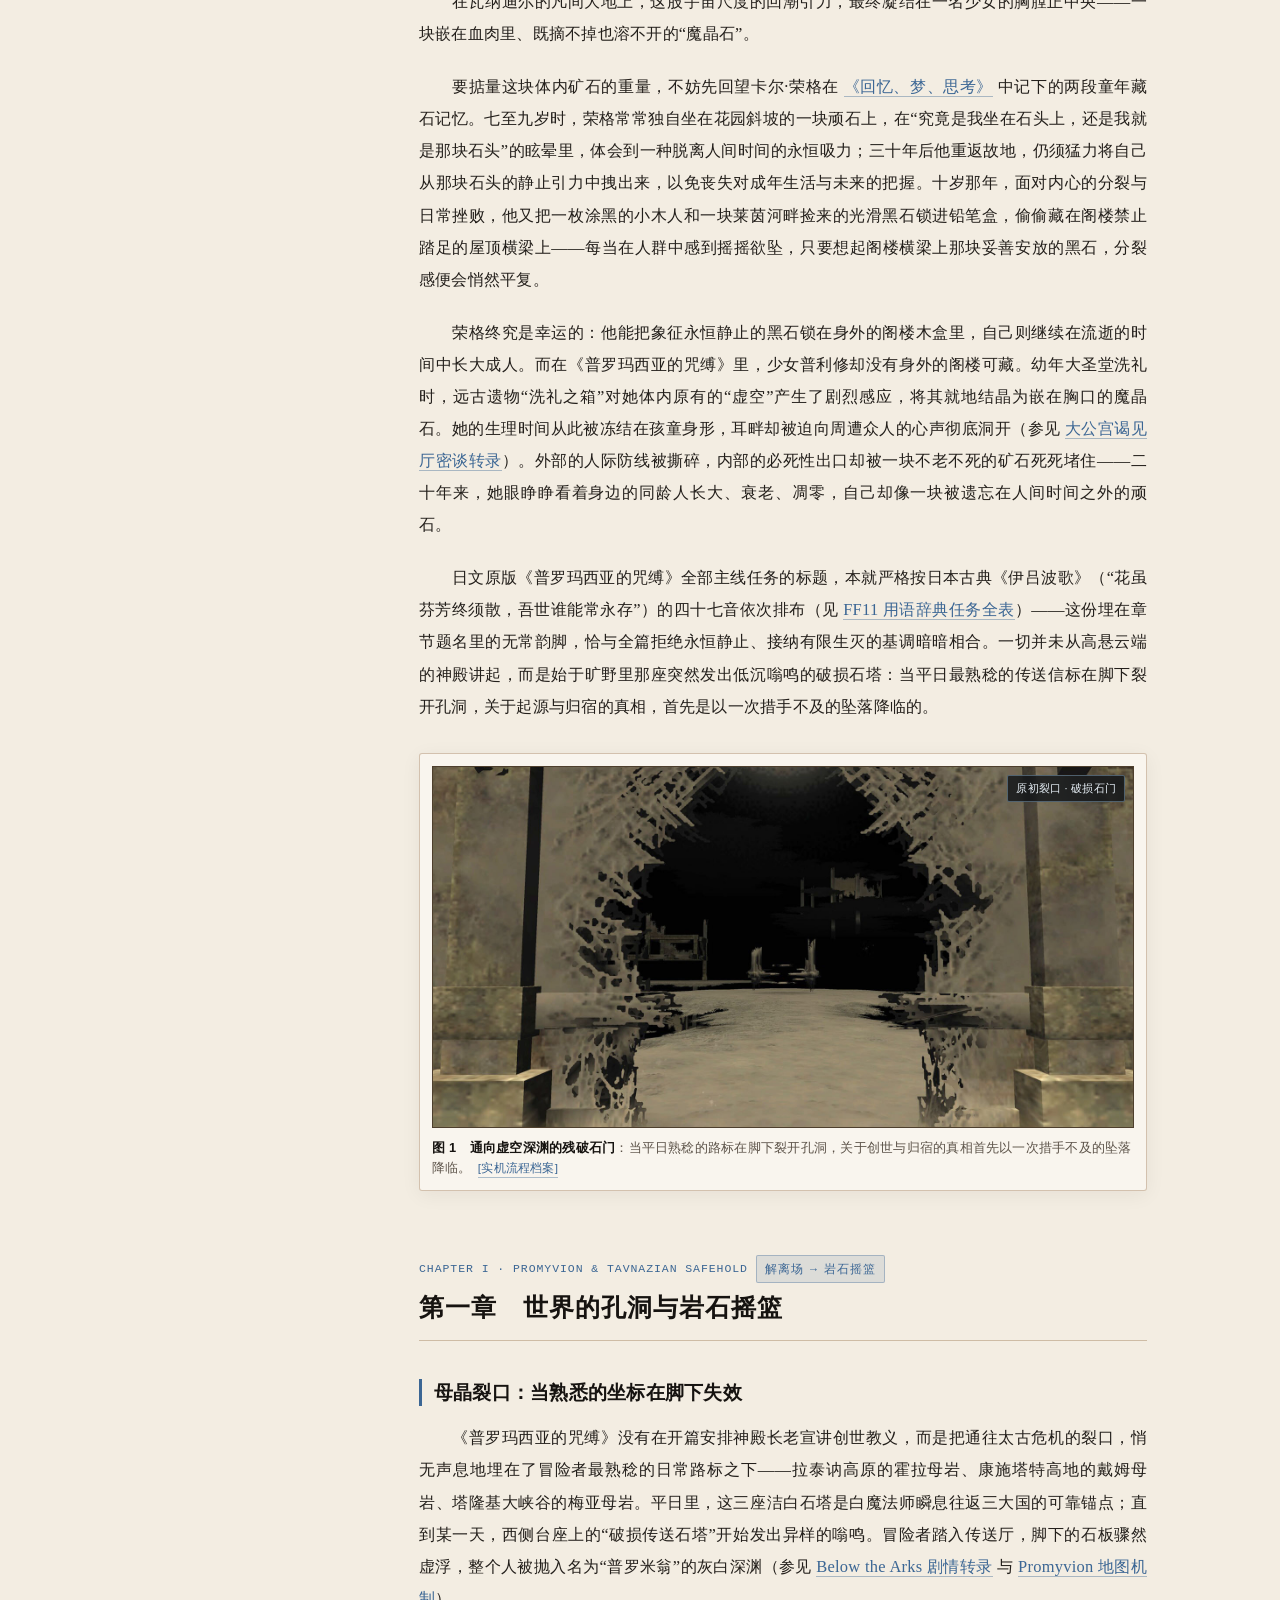
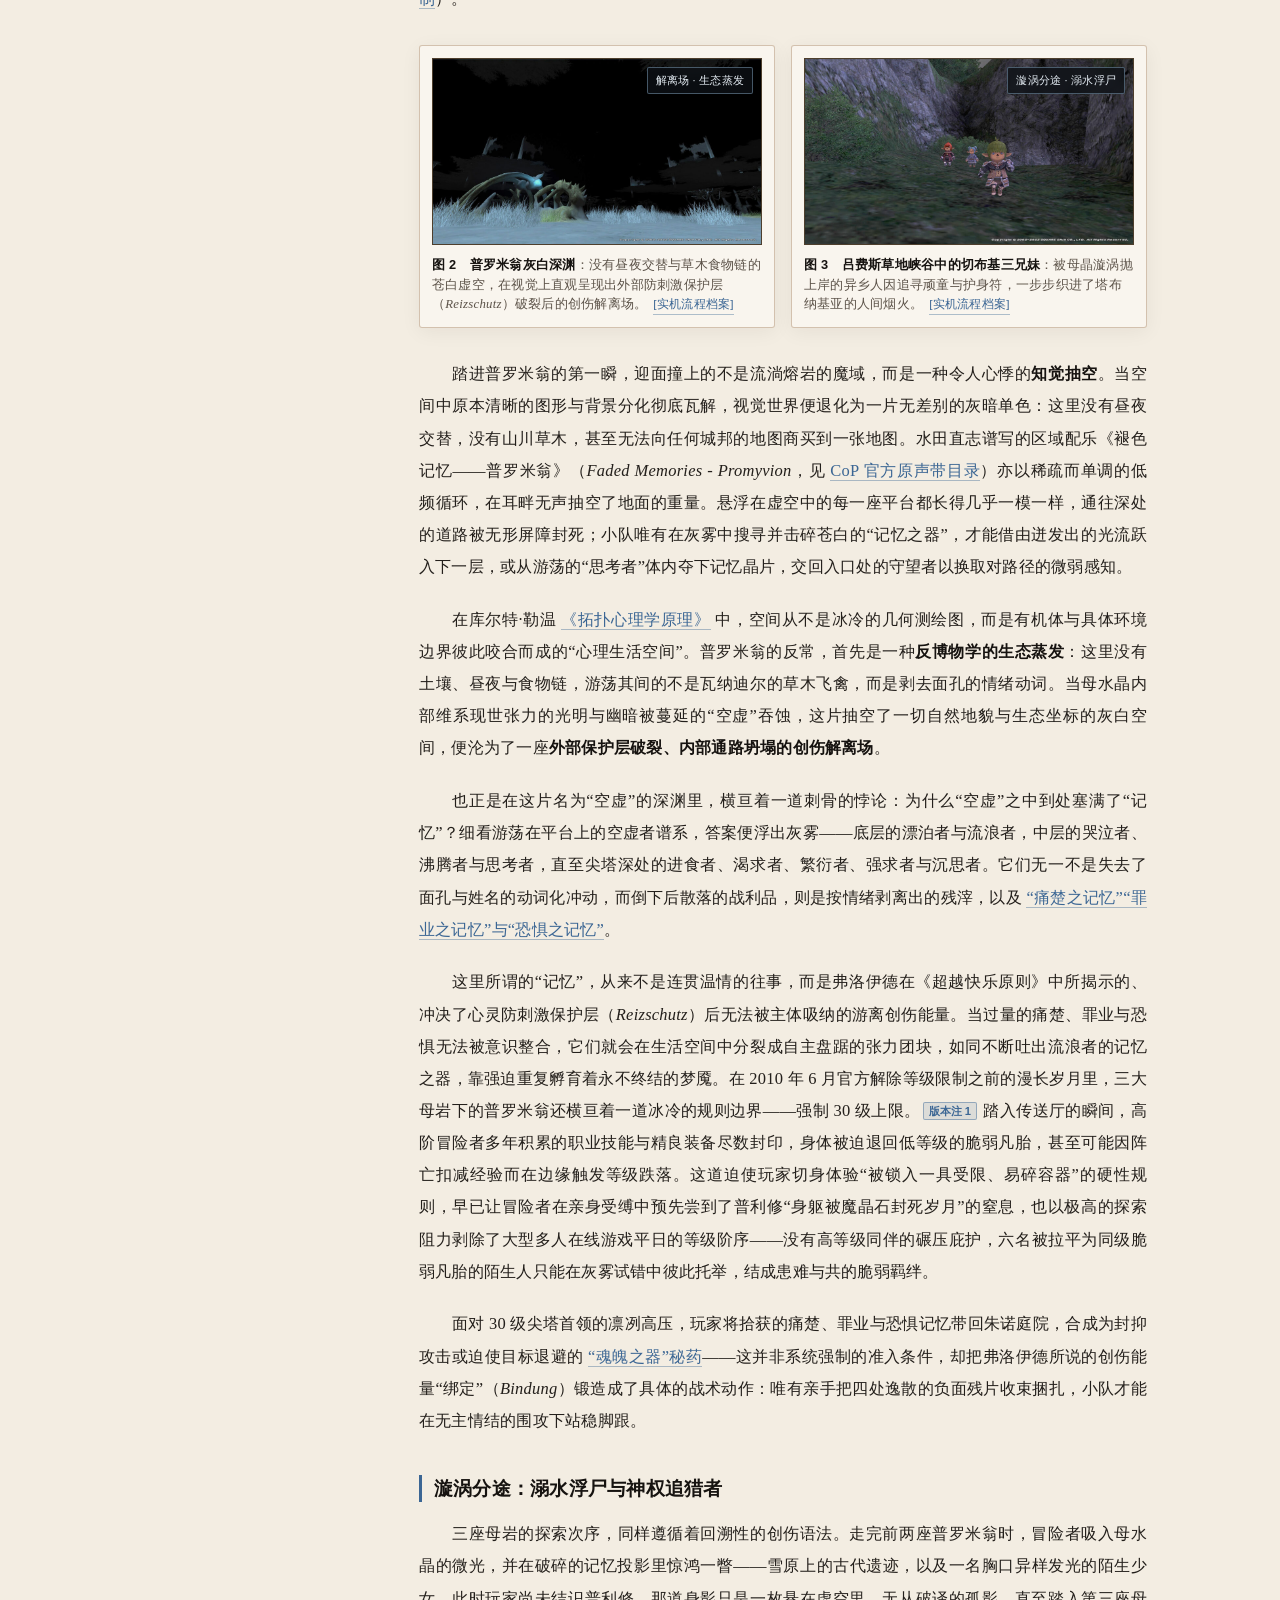
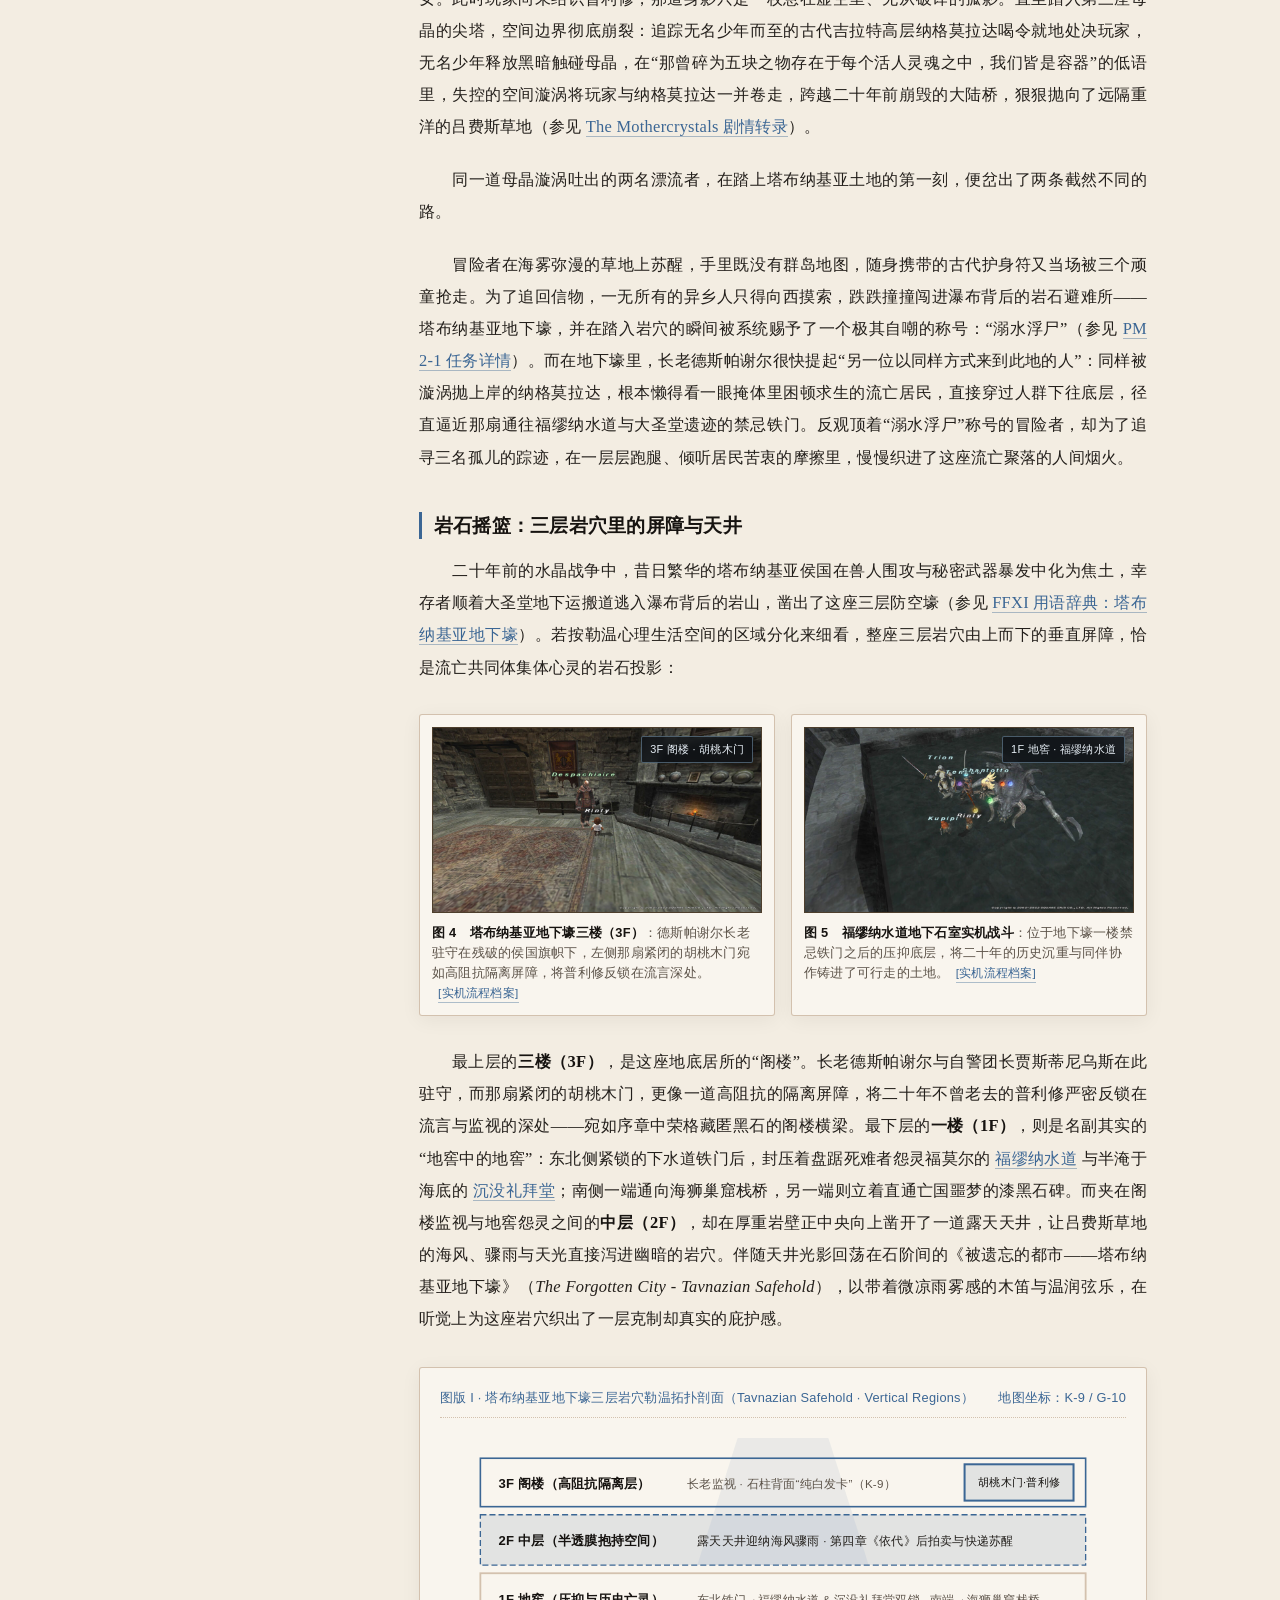
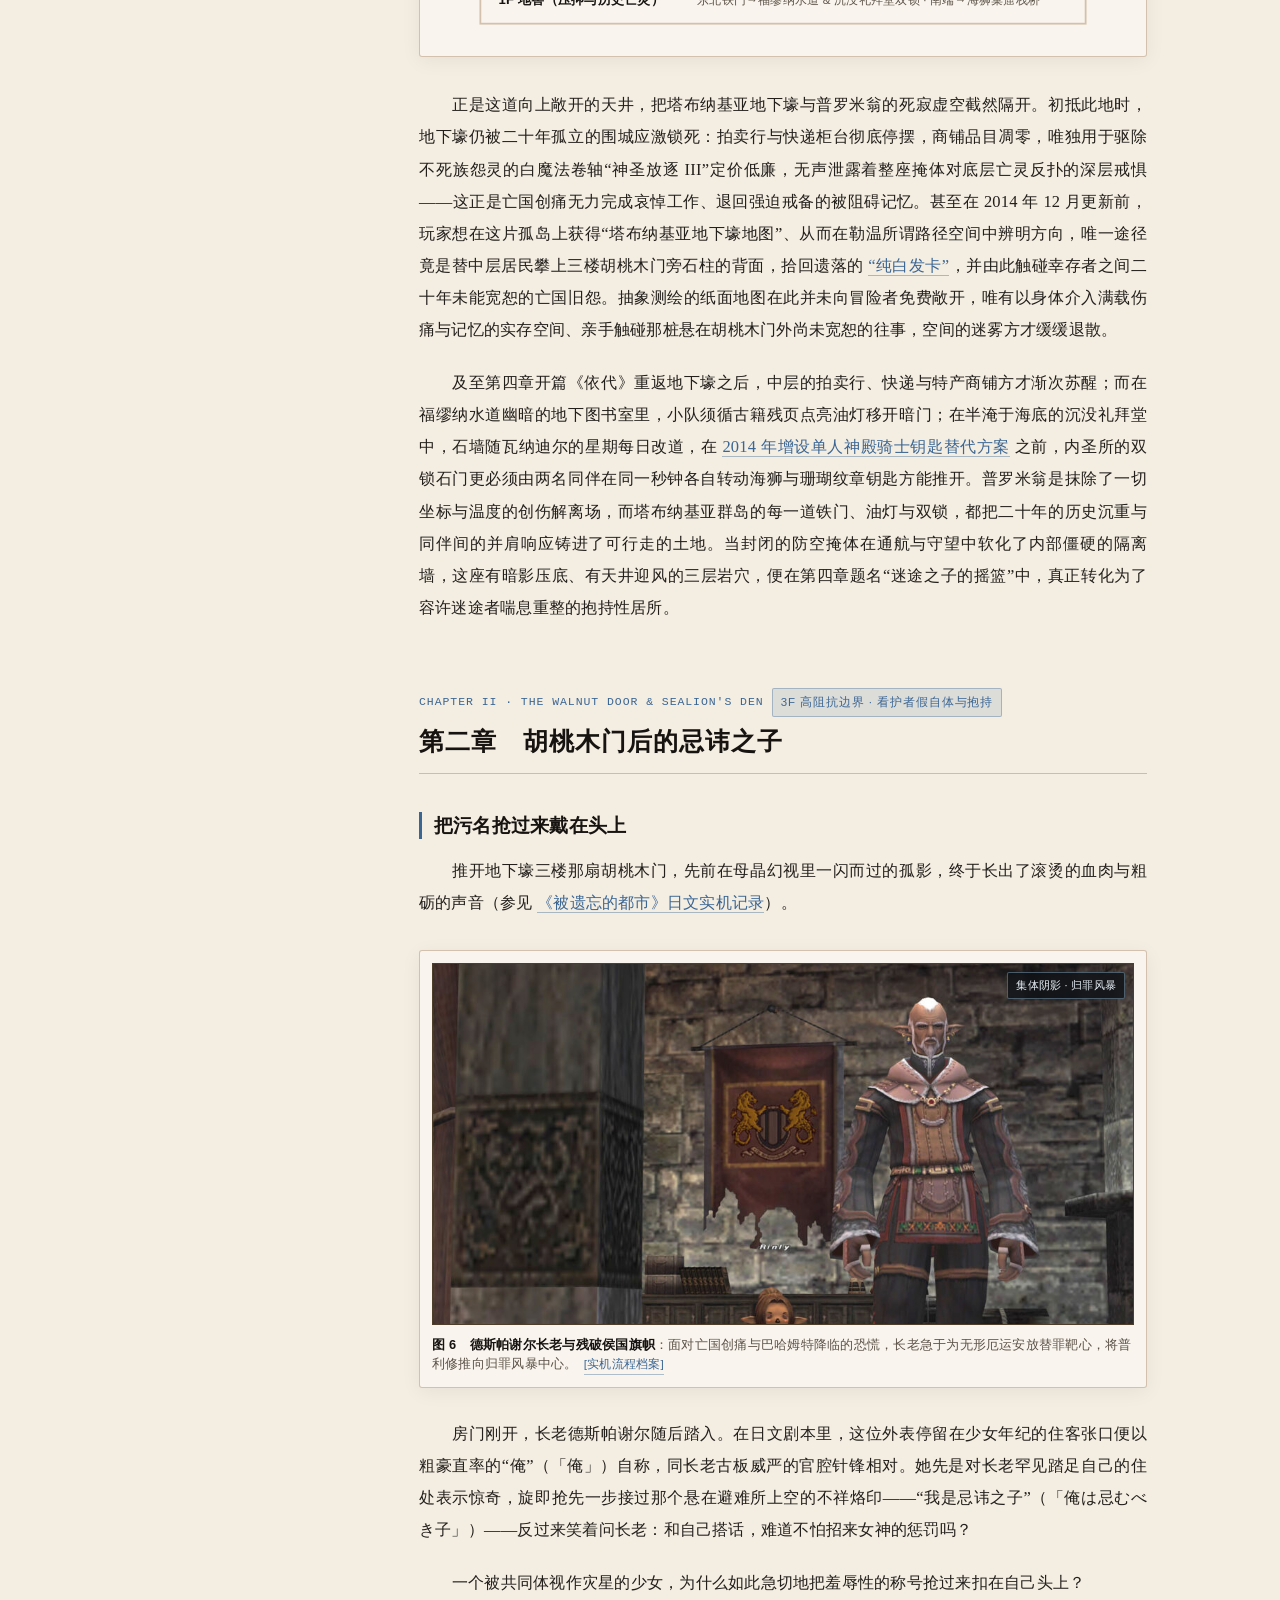
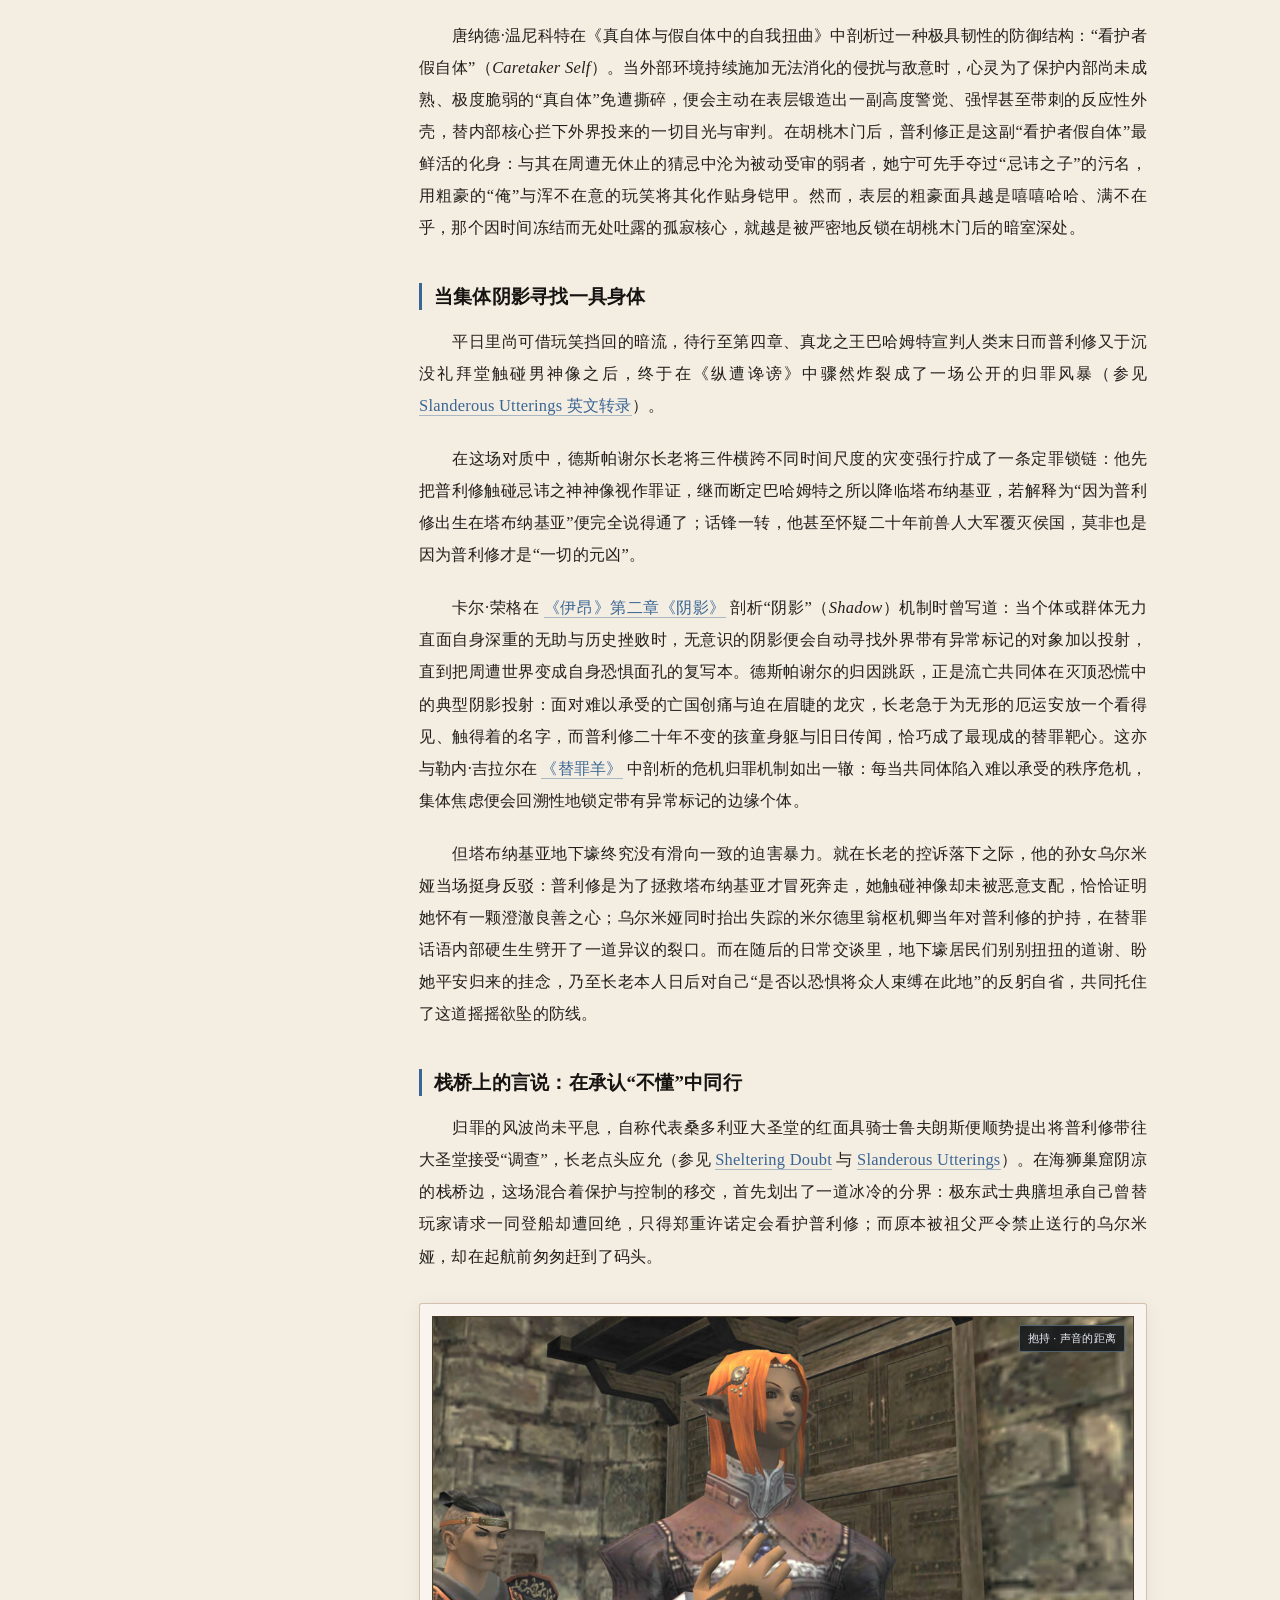
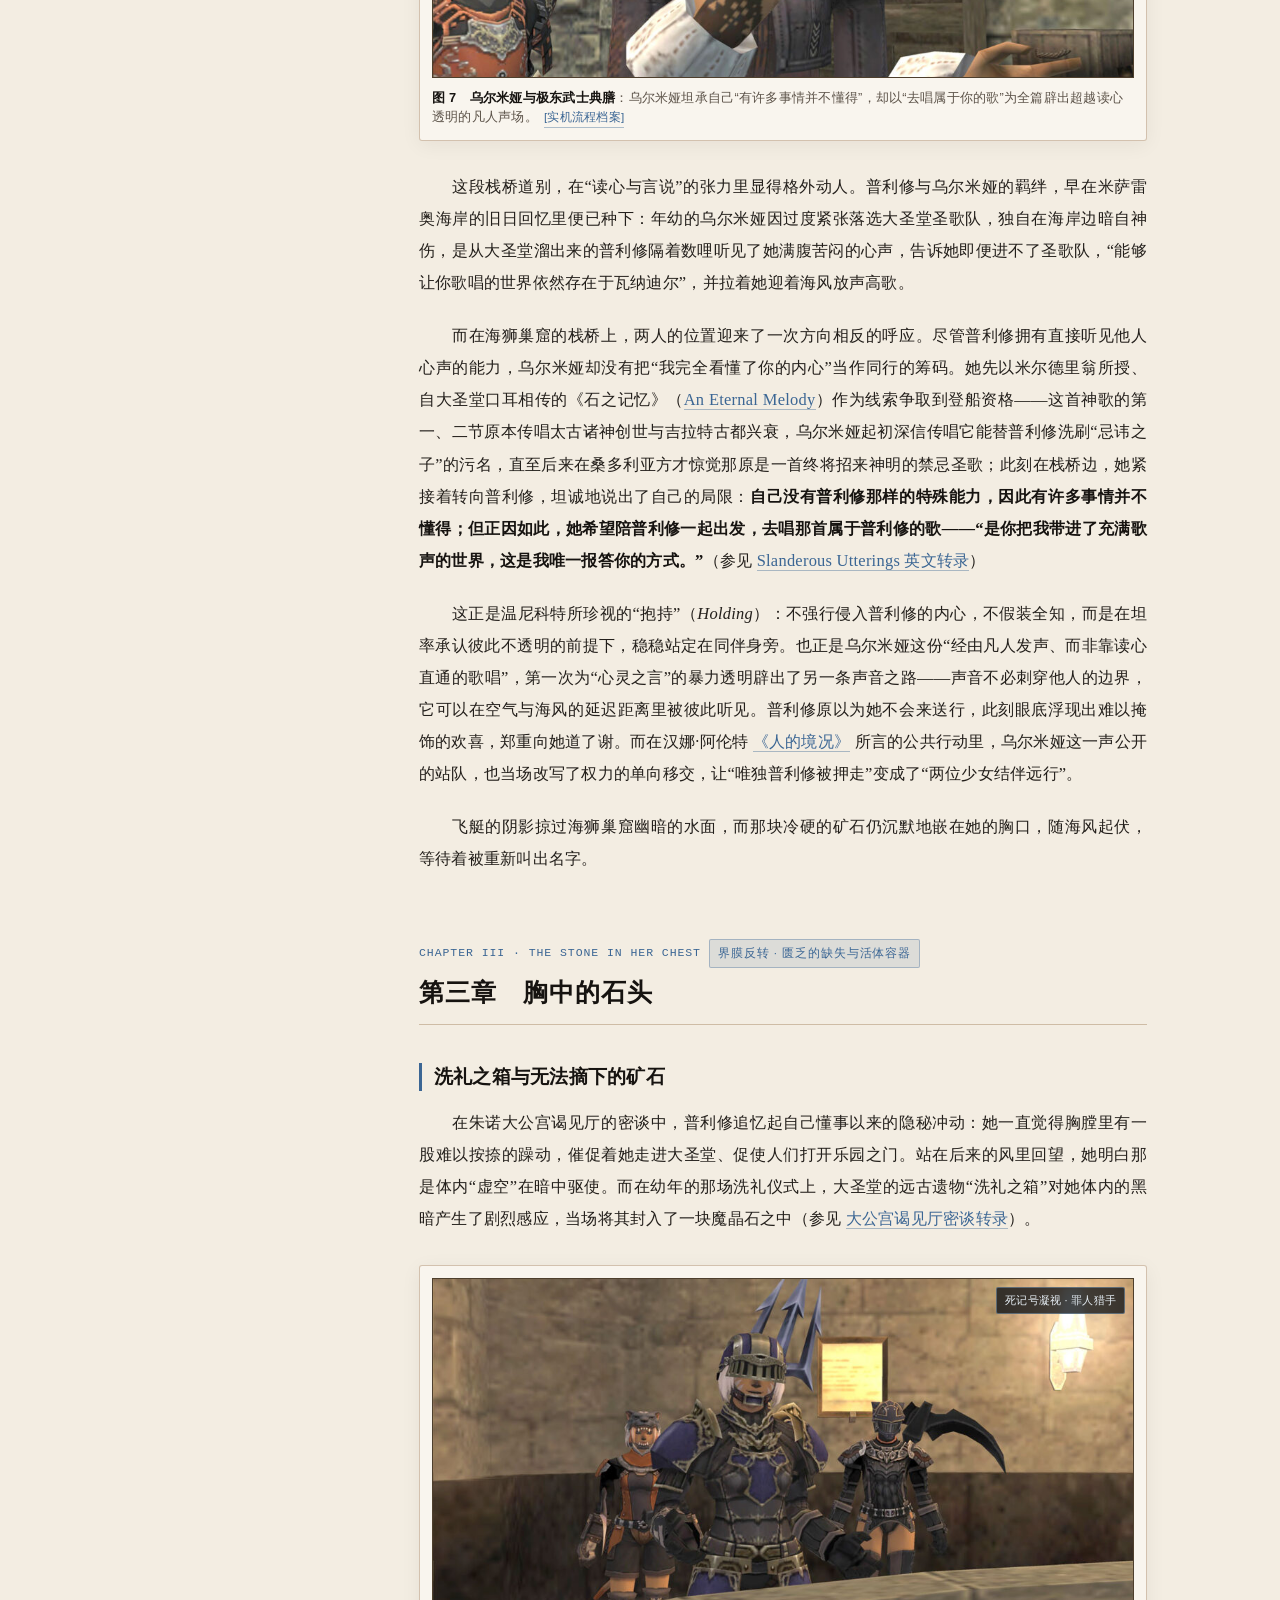
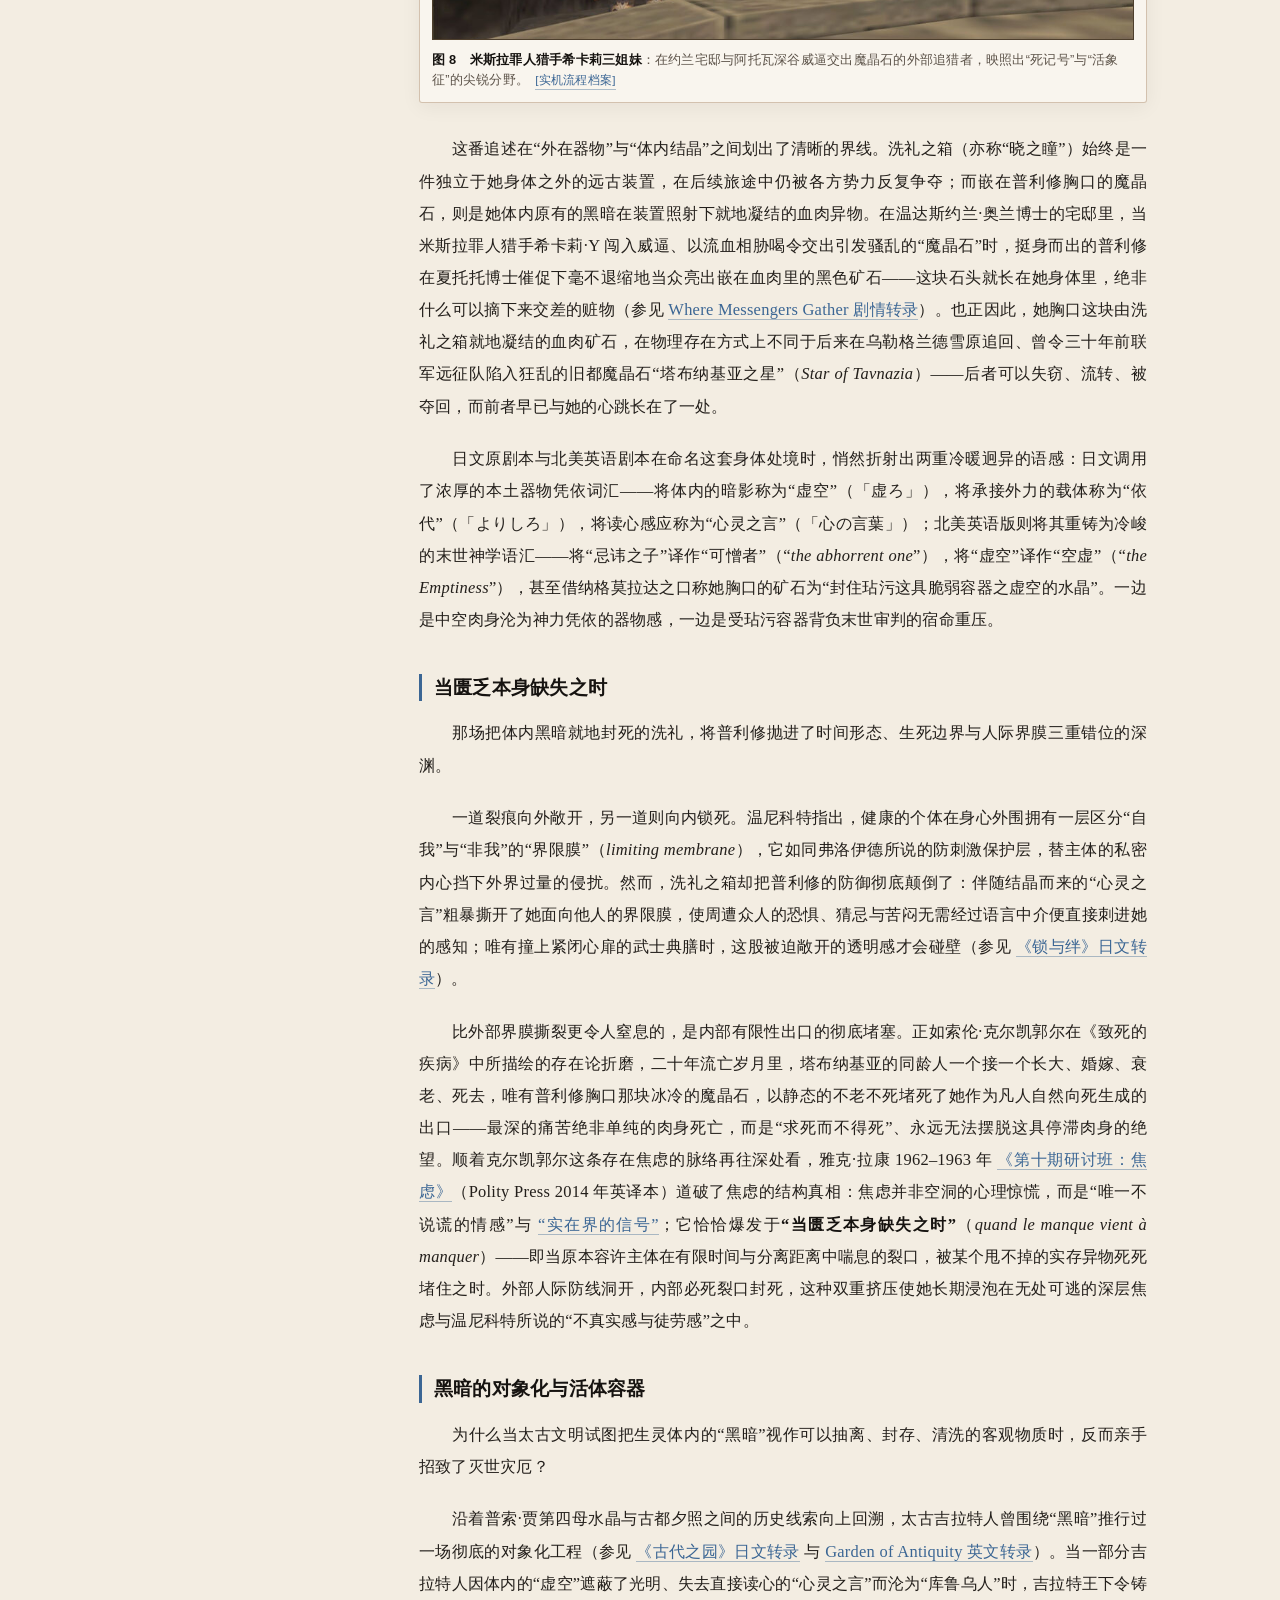
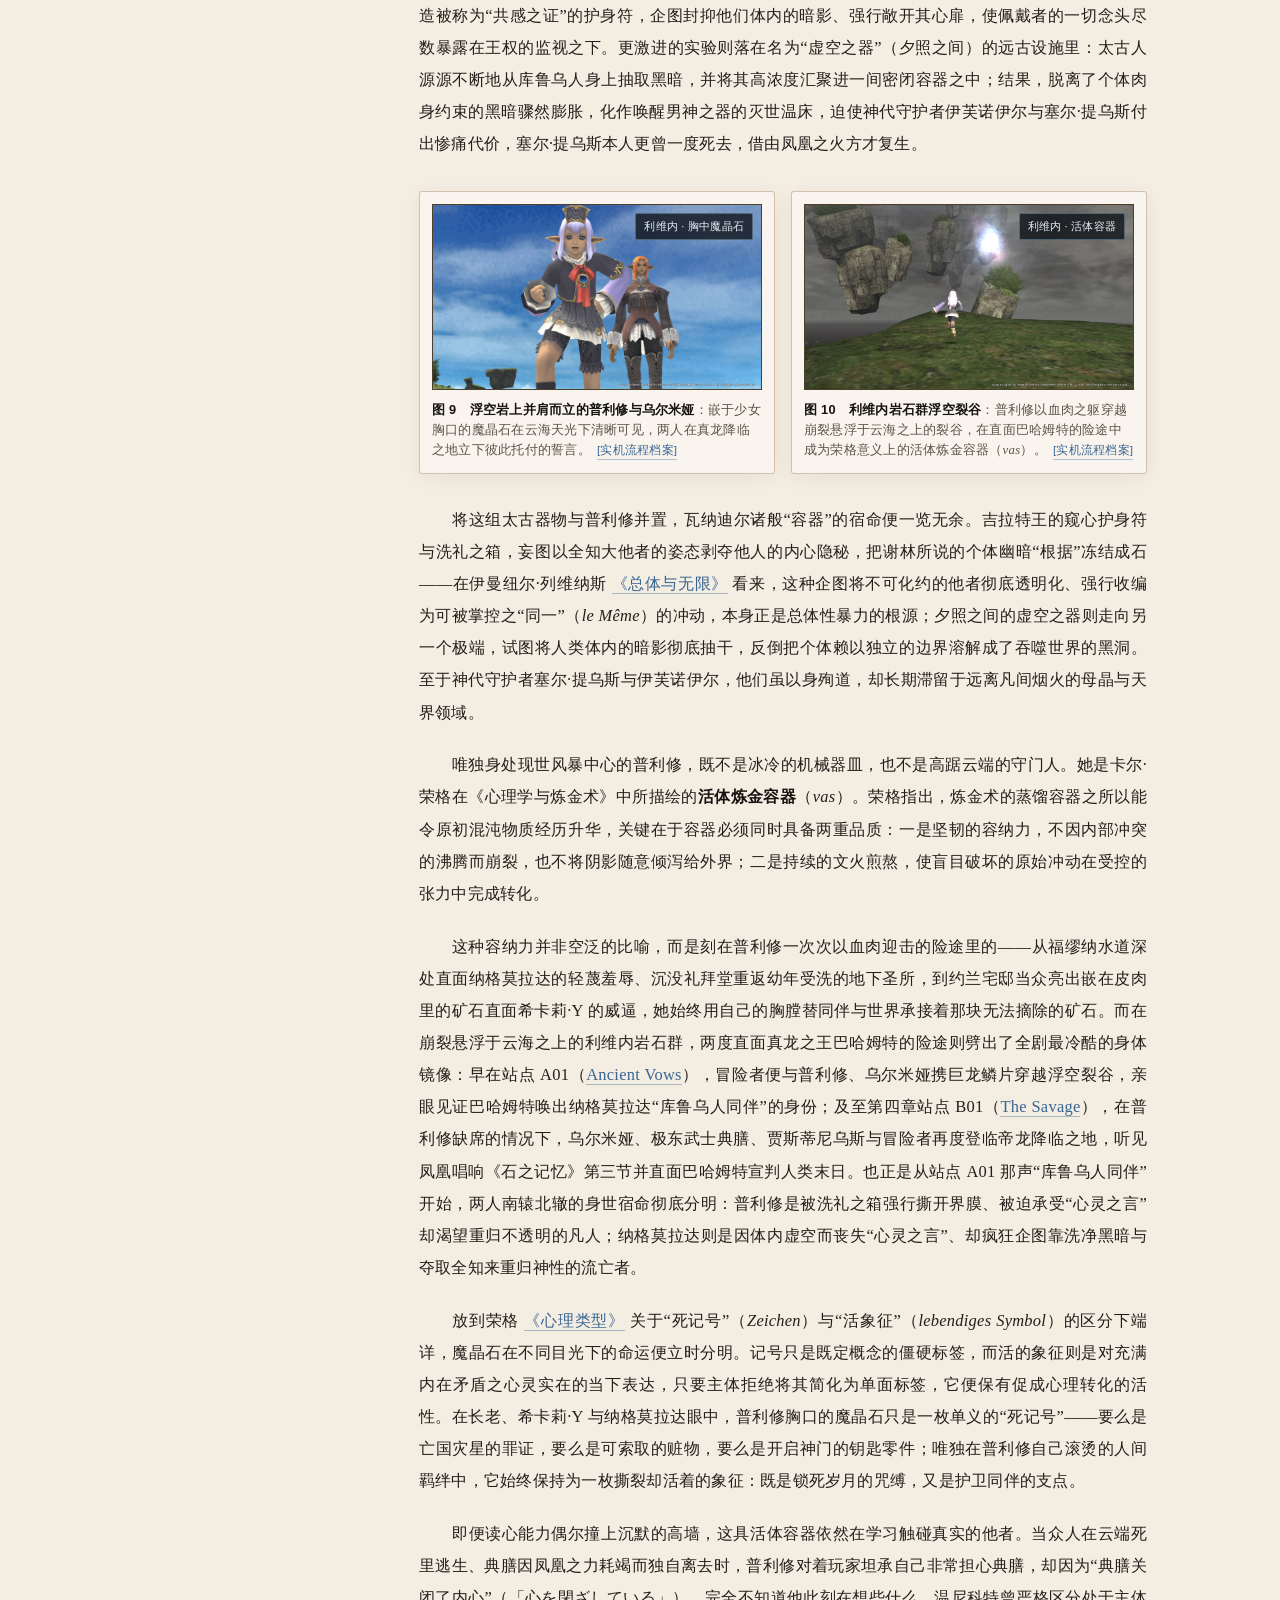
==== commit f1ed0d2d: "Fix mobile drawer stacking context behind backdrop and topbar" ====
--- a/index.html
+++ b/index.html
@@ -4,7 +4,7 @@
   <meta charset="UTF-8">
   <meta name="viewport" content="width=device-width, initial-scale=1.0, viewport-fit=cover">
   <title>原初的失乐园：《普罗玛西亚的咒缚》中的求死之神、负暗之人与拒绝同一的世界</title>
-  <link rel="stylesheet" href="styles.css?v=20261121m2">
+  <link rel="stylesheet" href="styles.css?v=20261121m3">
 </head>
 <body data-zone="prologue" data-focus="false">
   <!-- FFXI 游戏内地图格网底层与极轻量空间微粒子 -->
@@ -1065,6 +1065,6 @@
     </div>
   </div>
 
-  <script src="app.js?v=20261121m2"></script>
+  <script src="app.js?v=20261121m3"></script>
 </body>
 </html>
--- a/styles.css
+++ b/styles.css
@@ -399,7 +399,6 @@
    ========================================================================== */
 .layout {
   position: relative;
-  z-index: 5;
   display: grid;
   grid-template-columns: 286px minmax(0, 1fr);
   max-width: 1240px;
@@ -586,6 +585,8 @@
    右侧正文阅读容器（行宽严格控制在 36-40 汉字，留白舒朗）
    ========================================================================== */
 .content-wrap {
+  position: relative;
+  z-index: 2;
   padding: 36px 56px 110px;
   max-width: 840px;
   margin: 0 auto;
@@ -1233,10 +1234,13 @@
     bottom: 0;
     width: min(84vw, 310px);
     height: 100dvh;
-    z-index: 60;
+    z-index: 65;
     transform: translateX(-105%);
     transition: transform 0.28s ease;
     box-shadow: 8px 0 28px rgba(0, 0, 0, 0.35);
+    overscroll-behavior: contain;
+    touch-action: pan-y;
+    backdrop-filter: blur(12px);
   }
   .topo-rail.open {
     transform: translateX(0);
@@ -1637,10 +1641,10 @@
     top: 0;
     height: 100dvh;
     width: min(84vw, 310px);
-    z-index: 60;
+    z-index: 65;
     -webkit-overflow-scrolling: touch;
-    padding-top: calc(16px + env(safe-area-inset-top));
-    padding-bottom: calc(28px + env(safe-area-inset-bottom));
+    padding-top: calc(16px + env(safe-area-inset-top, 0px));
+    padding-bottom: calc(28px + env(safe-area-inset-bottom, 0px));
   }
 }
 
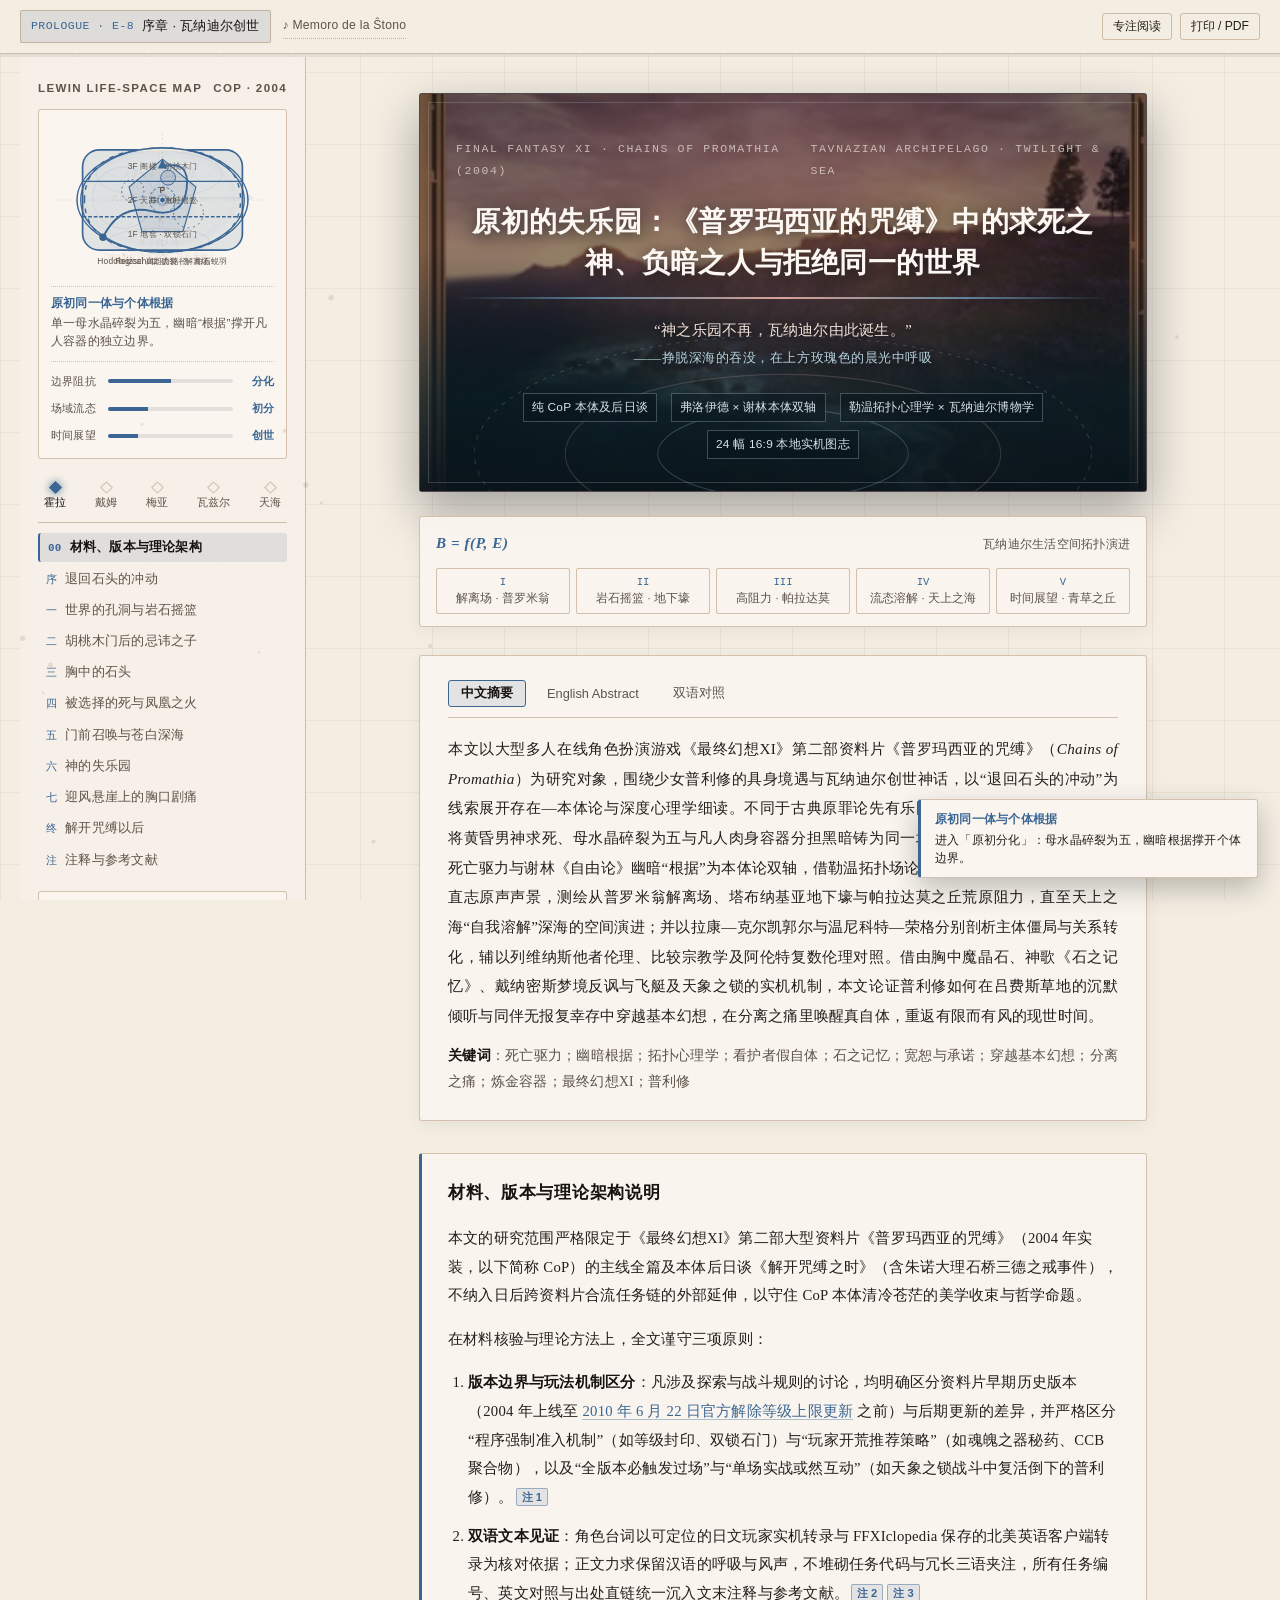
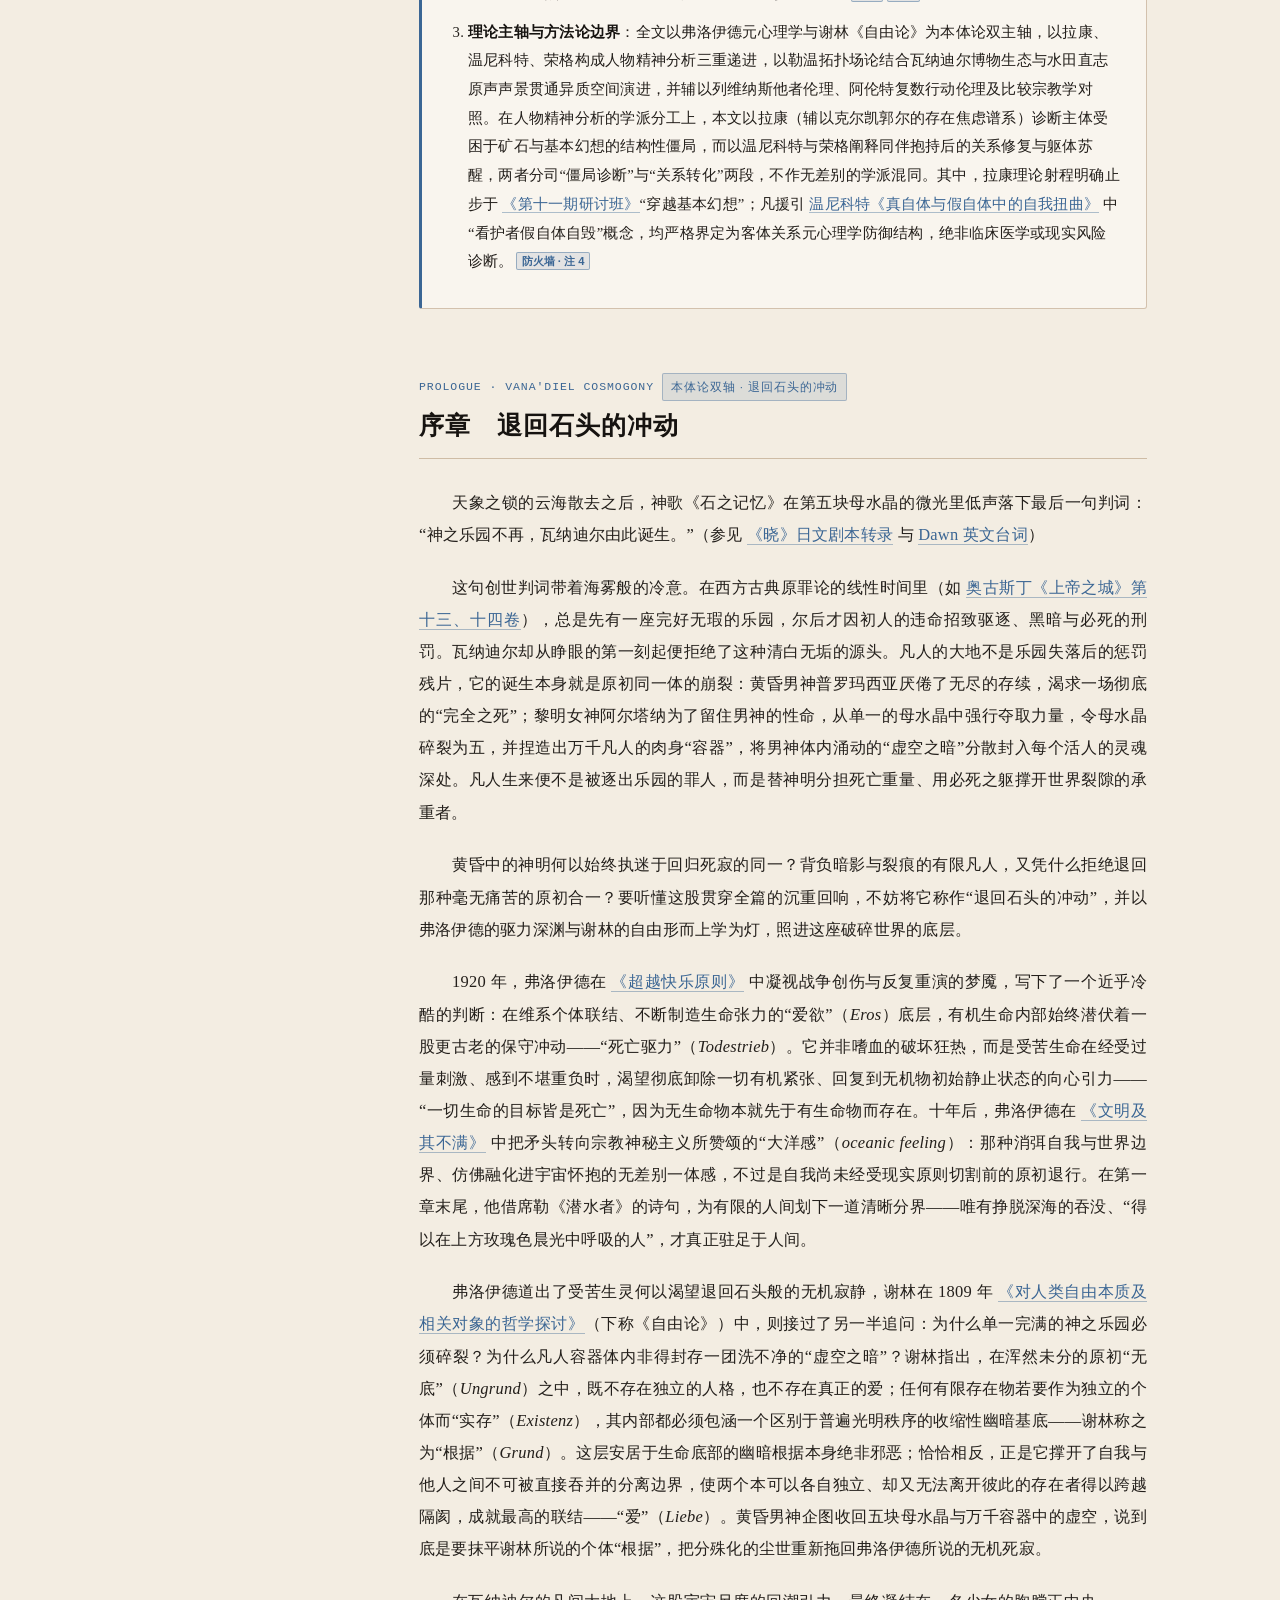
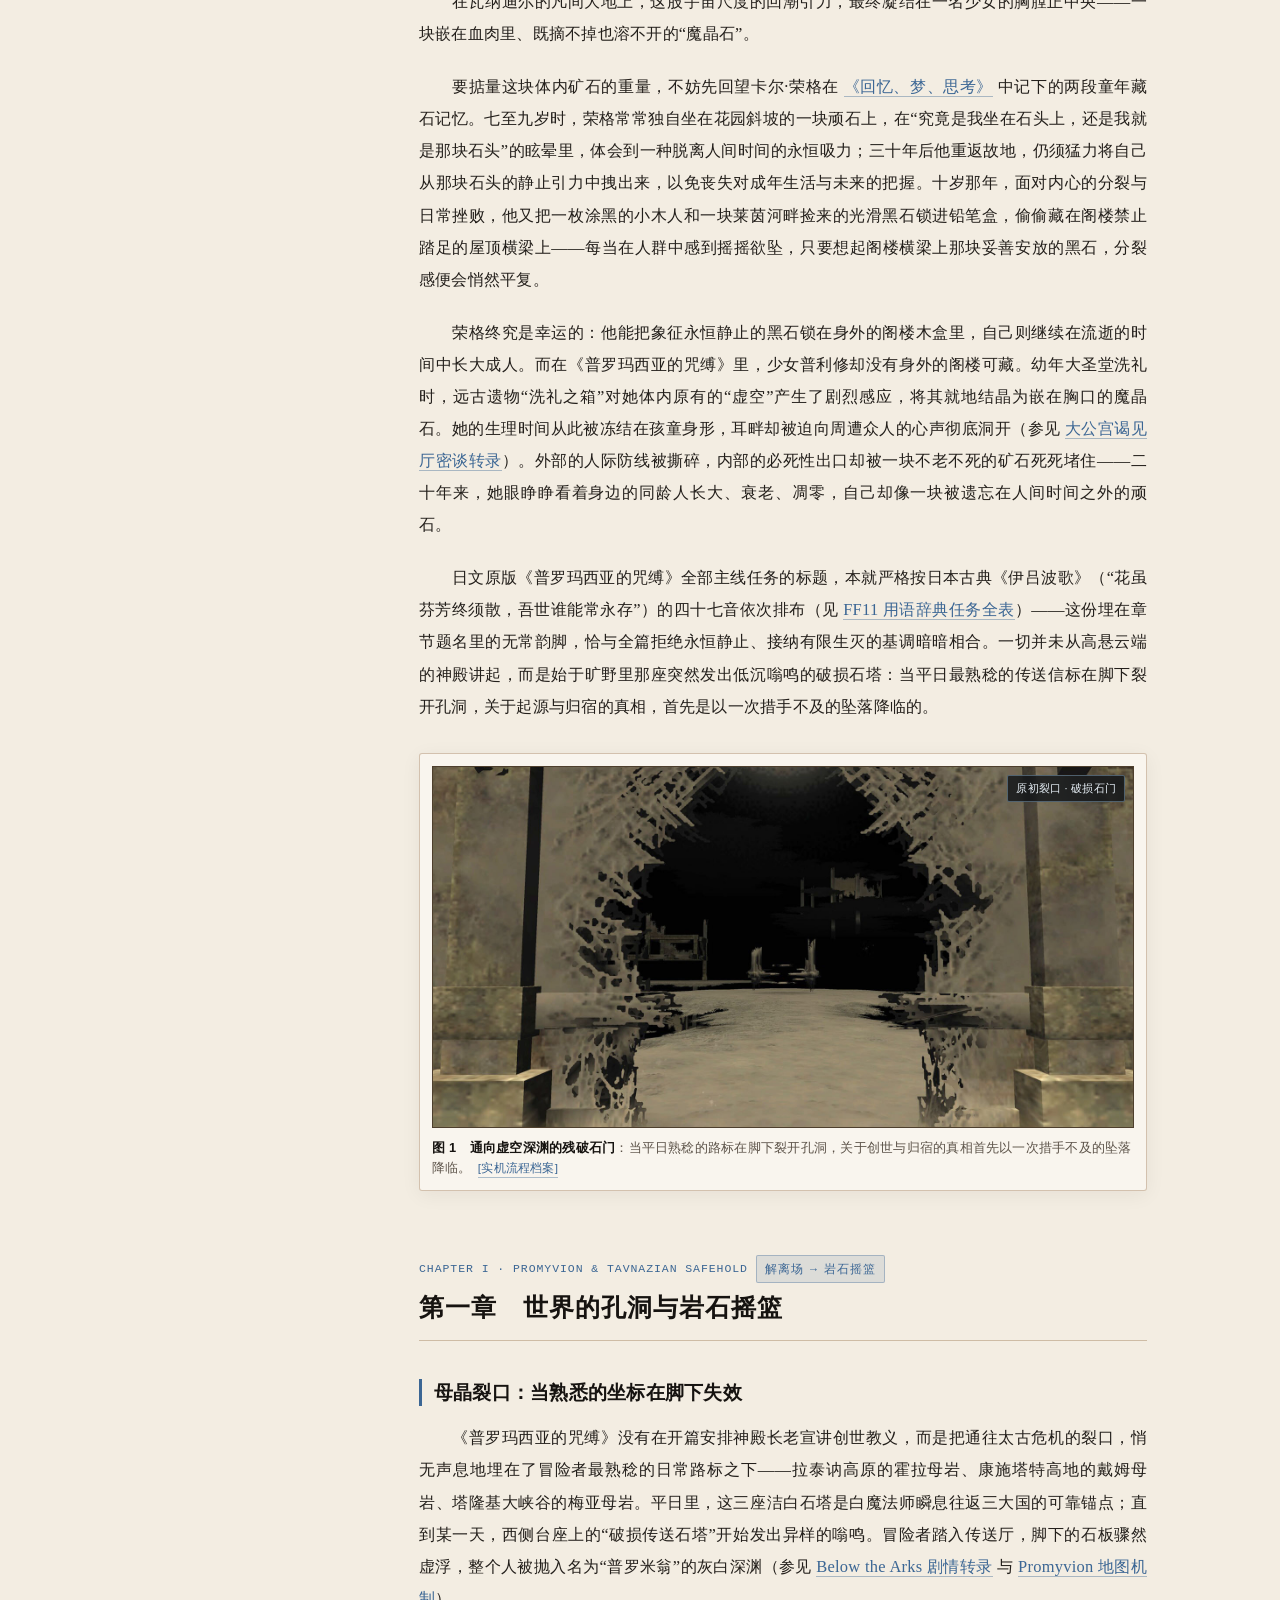
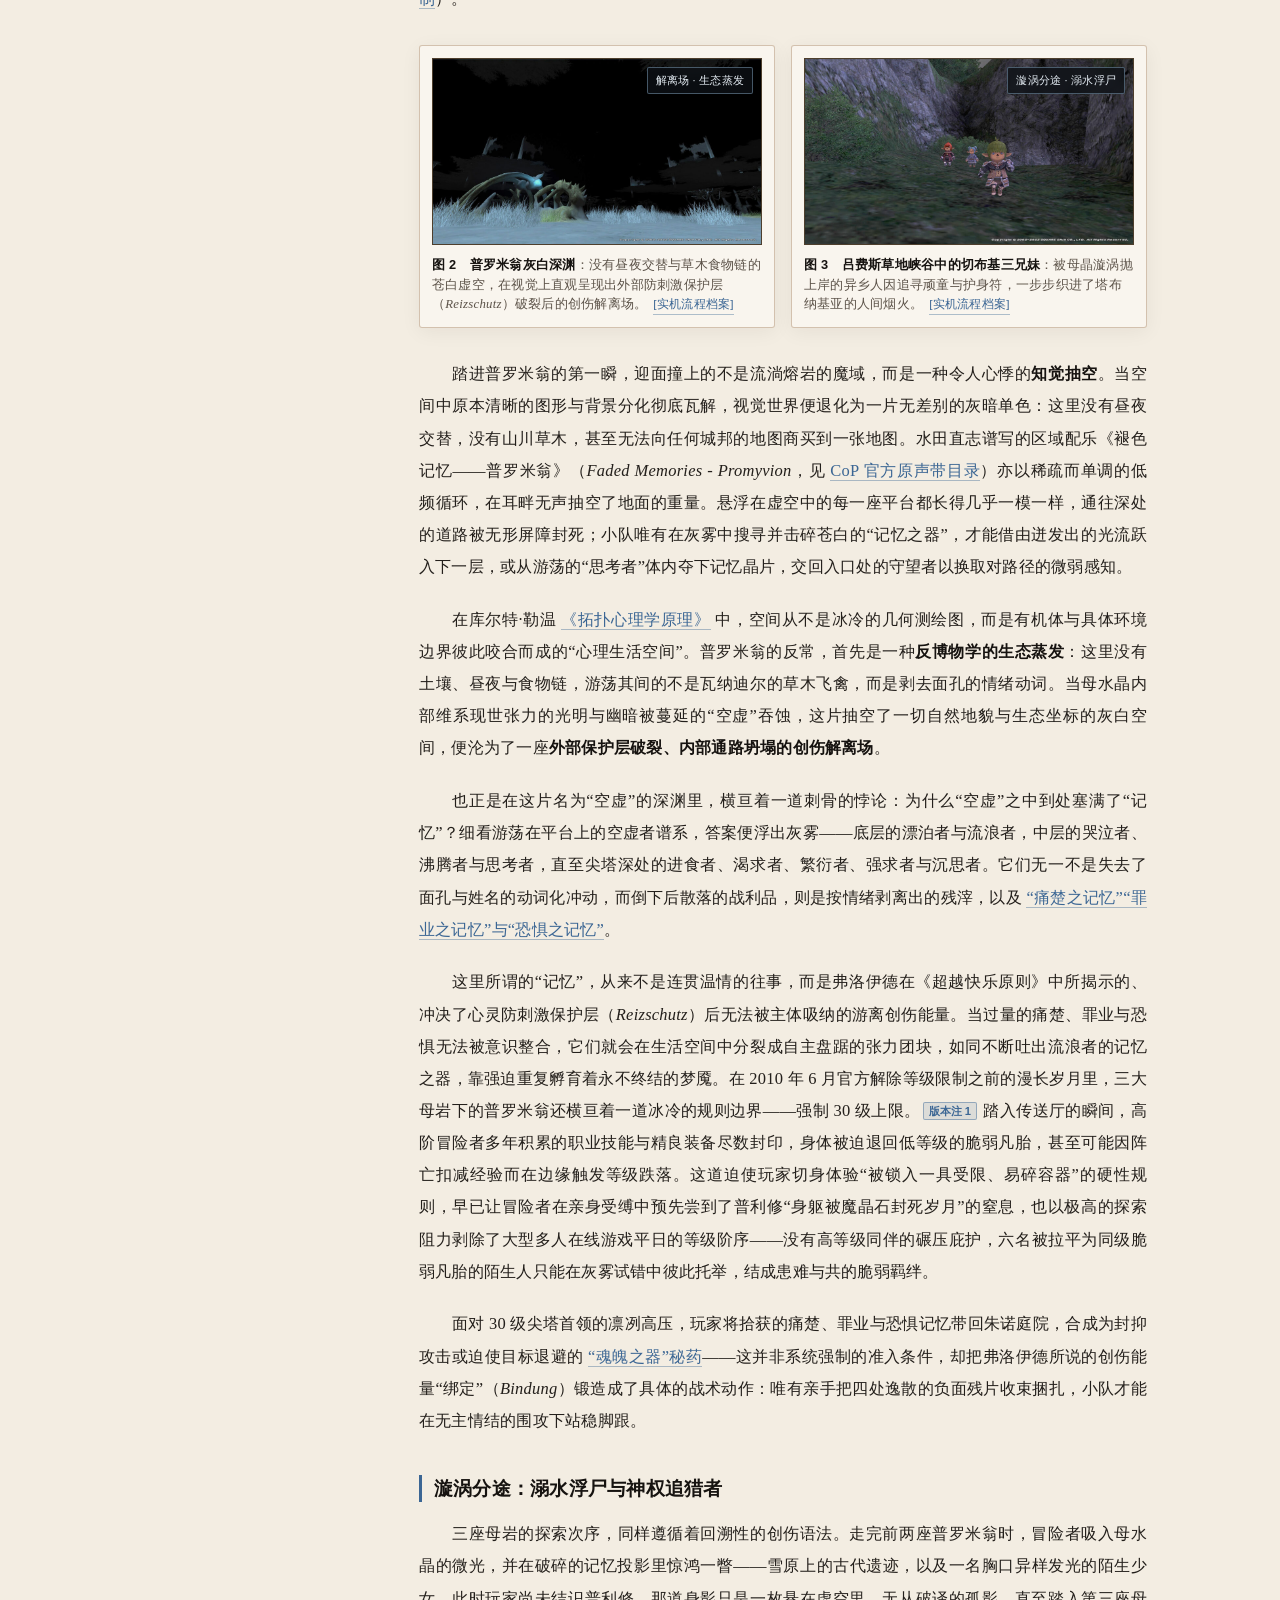
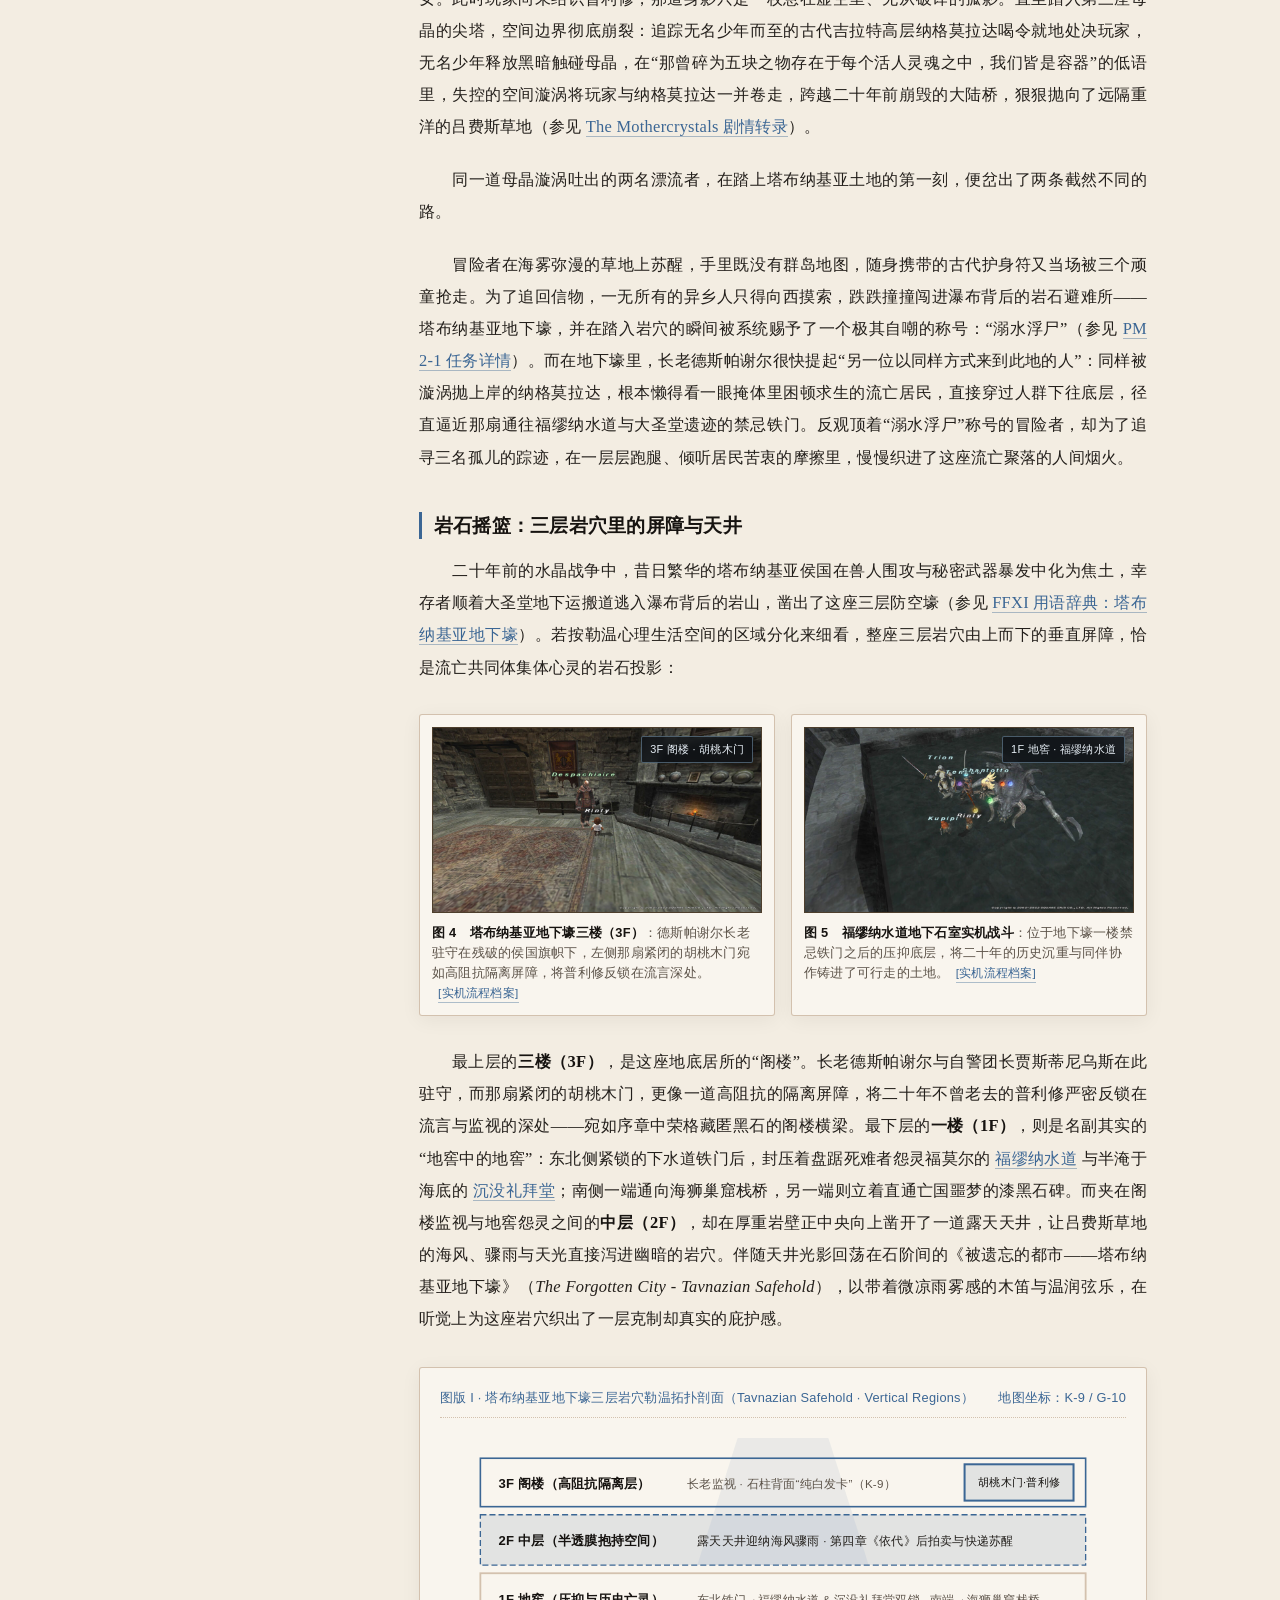
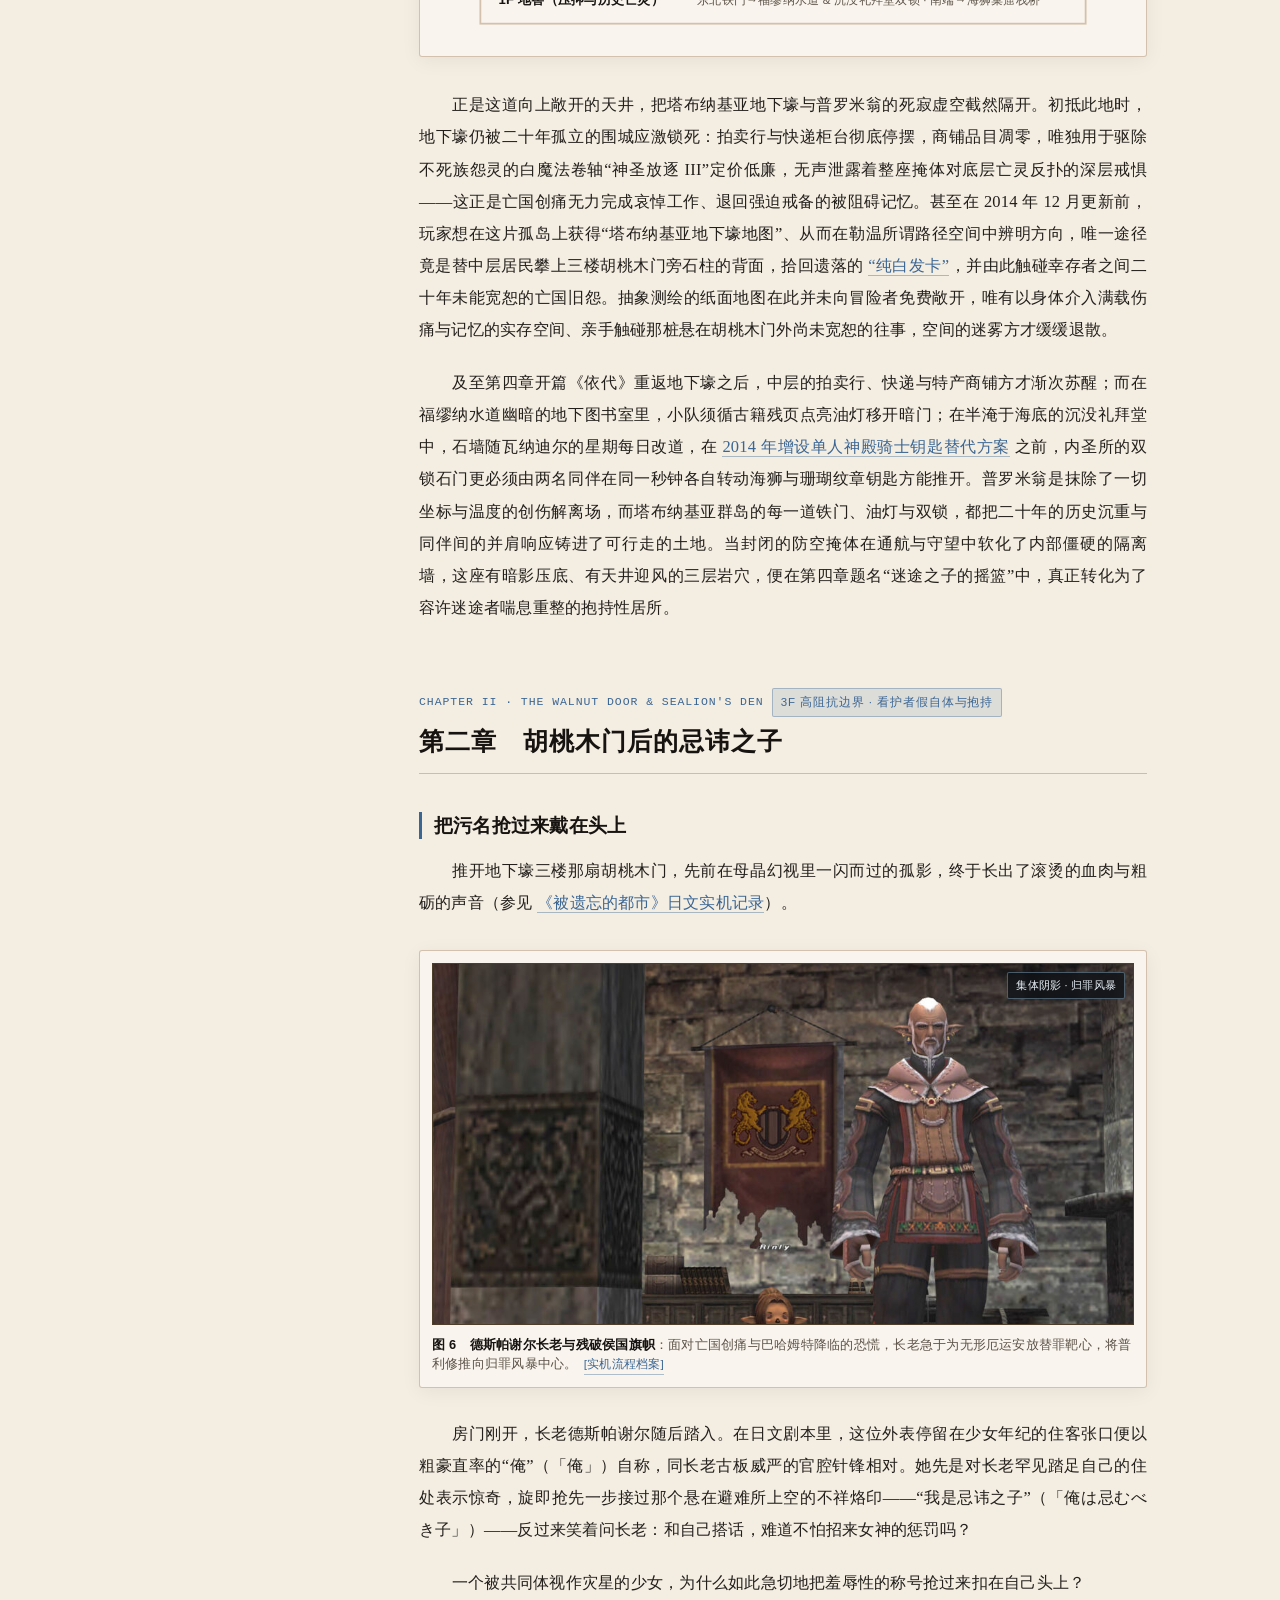
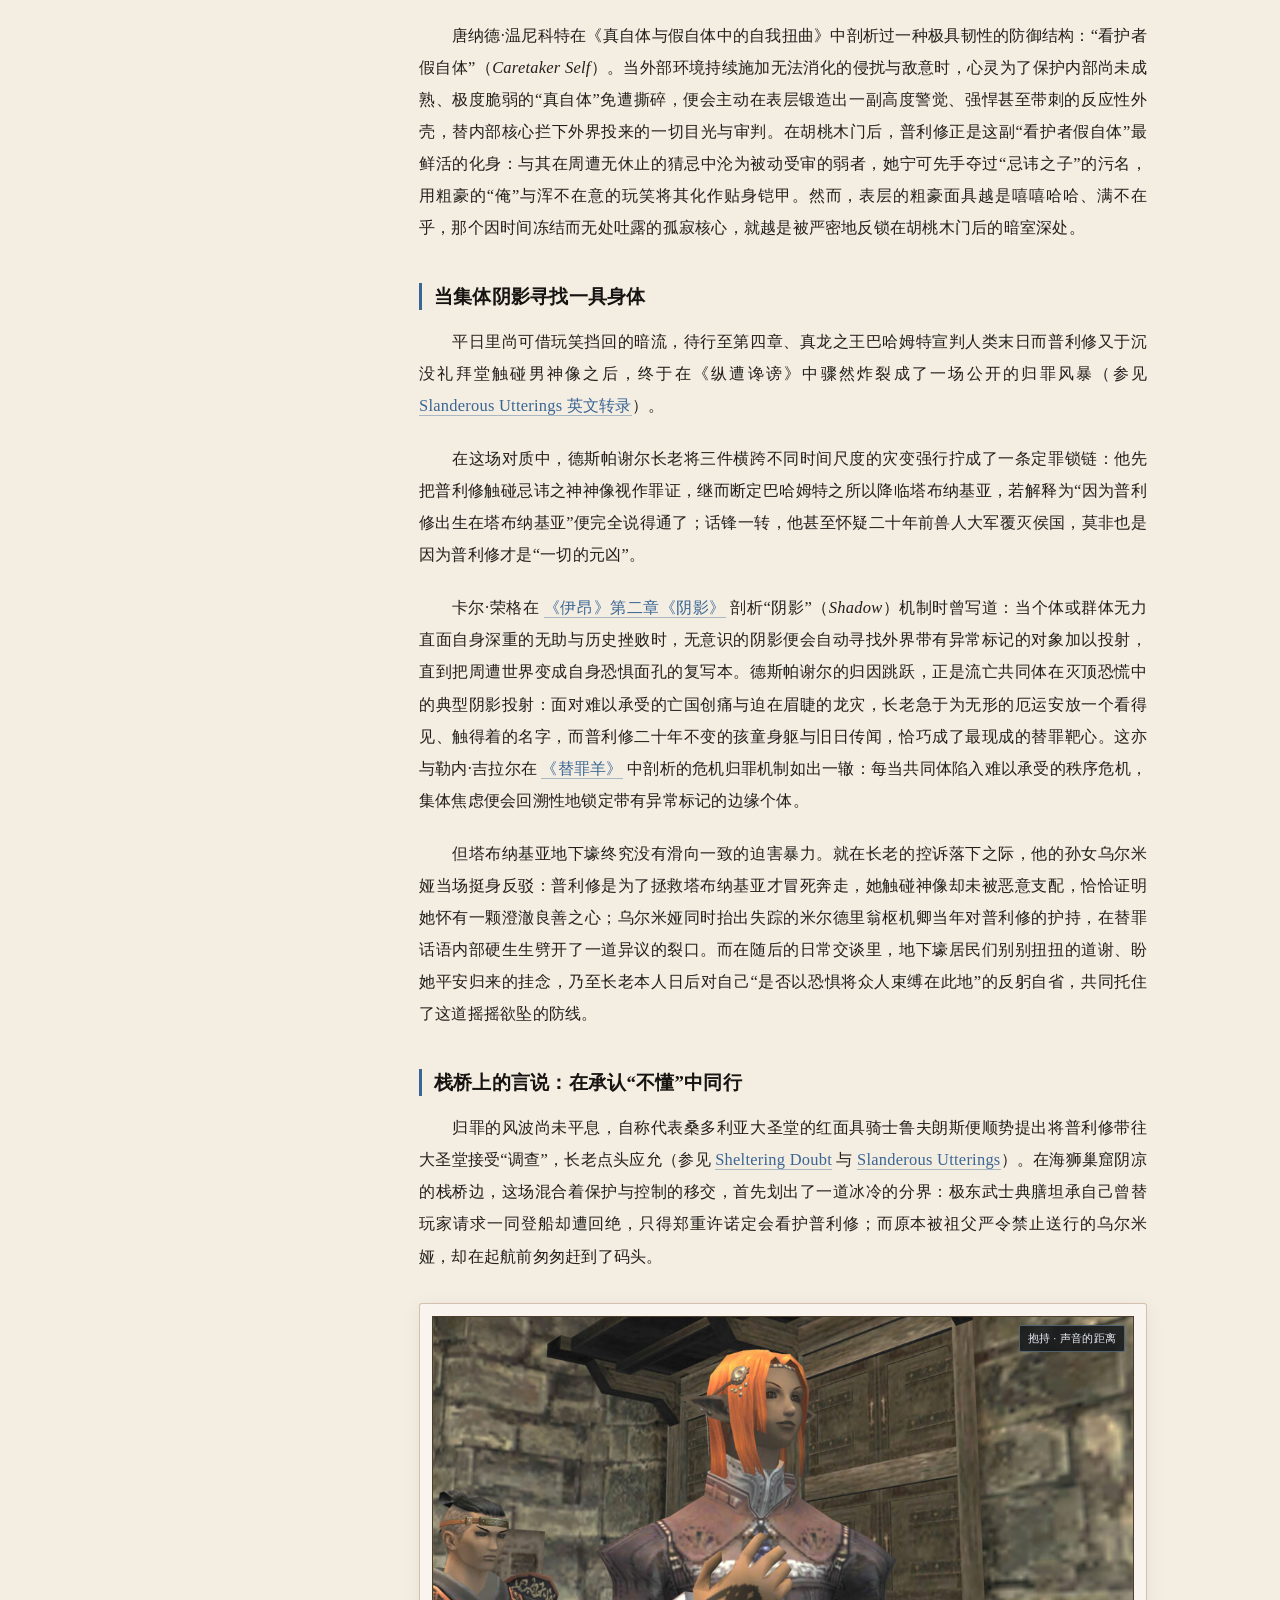
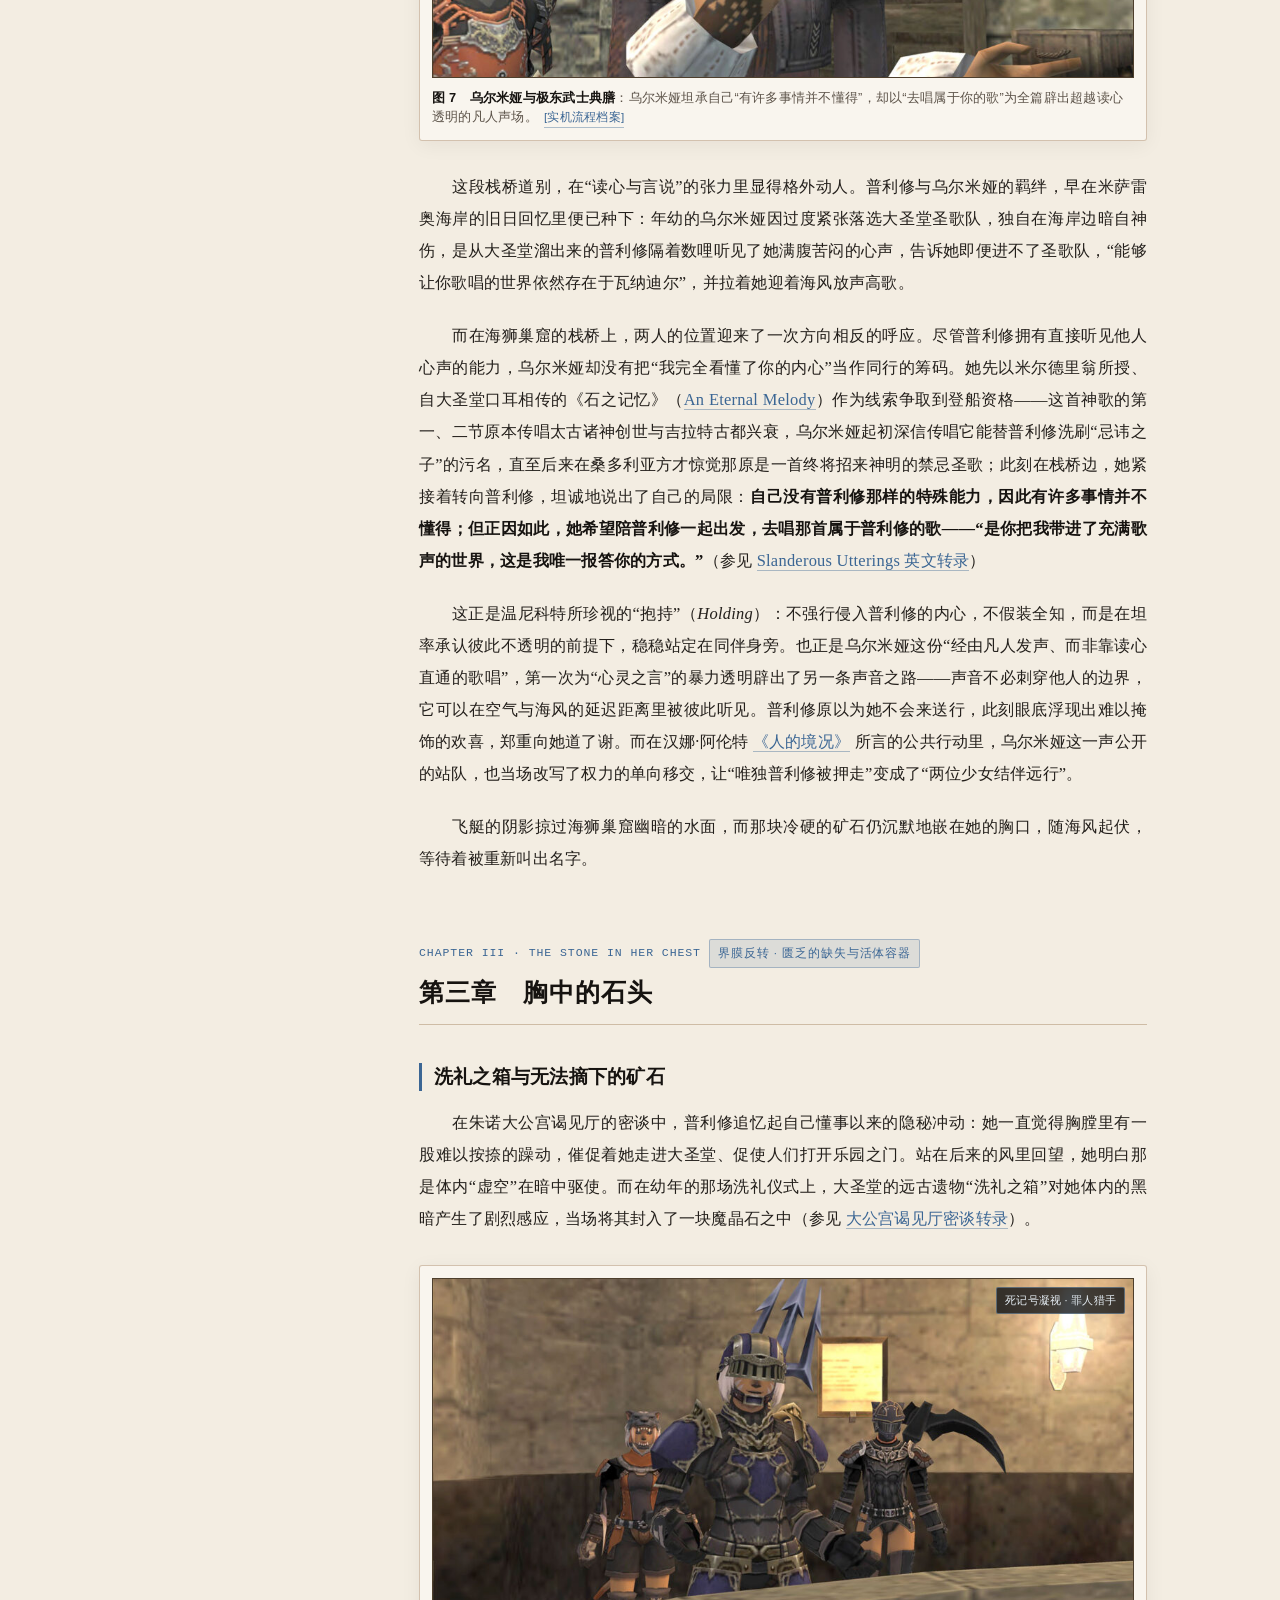
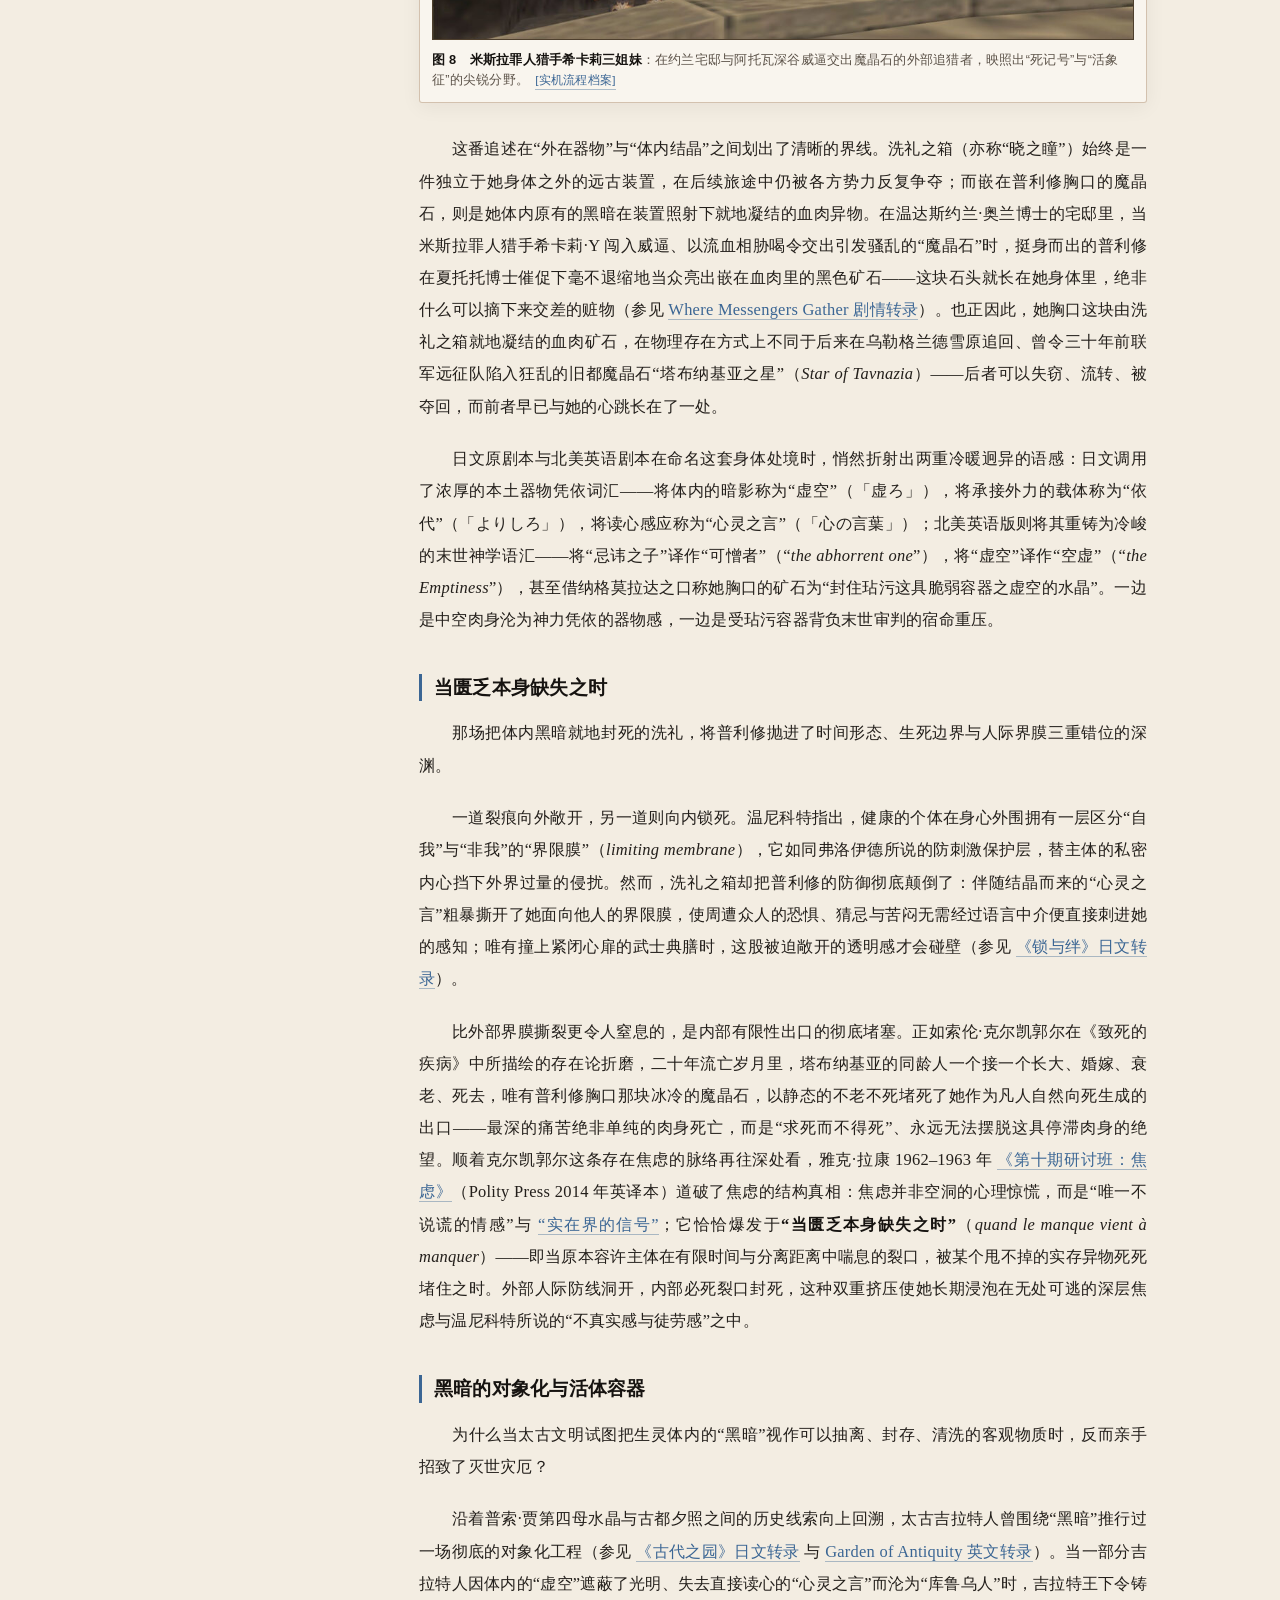
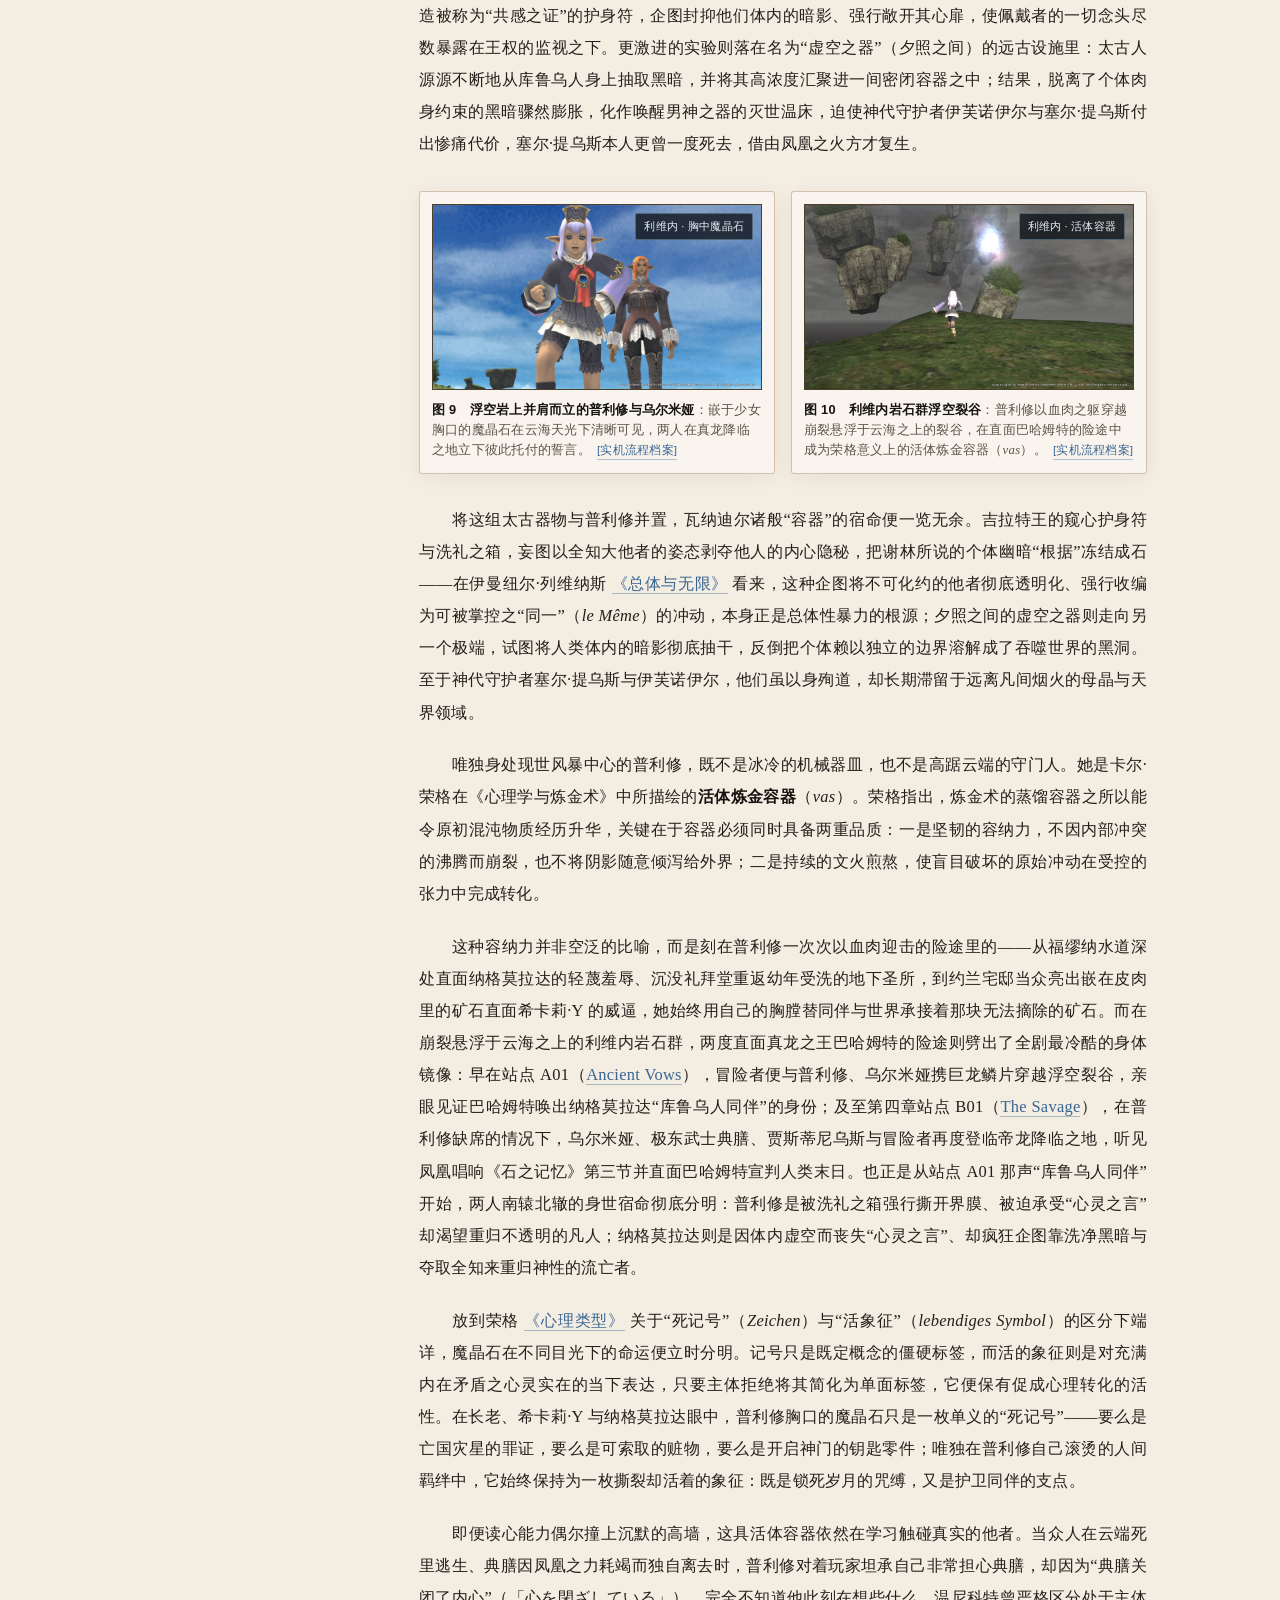
==== commit f084a8cf: "Overhaul mobile drawer and topbar for Android Chrome and Edge compatibility" ====
--- a/index.html
+++ b/index.html
@@ -4,7 +4,7 @@
   <meta charset="UTF-8">
   <meta name="viewport" content="width=device-width, initial-scale=1.0, viewport-fit=cover">
   <title>原初的失乐园：《普罗玛西亚的咒缚》中的求死之神、负暗之人与拒绝同一的世界</title>
-  <link rel="stylesheet" href="styles.css?v=20261121m3">
+  <link rel="stylesheet" href="styles.css?v=20261121m4">
 </head>
 <body data-zone="prologue" data-focus="false">
   <!-- FFXI 游戏内地图格网底层与极轻量空间微粒子 -->
@@ -165,7 +165,7 @@
       </div>
 
       <!-- 目录 -->
-      <nav aria-label="论文目录">
+      <nav class="toc-nav" aria-label="论文目录">
         <ul class="toc-list">
           <li><a class="toc-link" href="#sec-method"><span class="toc-num">00</span>材料、版本与理论架构</a></li>
           <li><a class="toc-link" href="#sec-prologue"><span class="toc-num">序</span>退回石头的冲动</a></li>
@@ -1065,6 +1065,6 @@
     </div>
   </div>
 
-  <script src="app.js?v=20261121m3"></script>
+  <script src="app.js?v=20261121m4"></script>
 </body>
 </html>
--- a/styles.css
+++ b/styles.css
@@ -1102,8 +1102,11 @@
    ========================================================================== */
 .lightbox {
   position: fixed;
-  inset: 0;
-  z-index: 80;
+  top: 0;
+  right: 0;
+  bottom: 0;
+  left: 0;
+  z-index: 1100;
   background: rgba(10, 12, 16, 0.94);
   backdrop-filter: blur(8px);
   display: none;
@@ -1217,33 +1220,99 @@
    响应式适配
    ========================================================================== */
 @media (max-width: 960px) {
+  #ambient-canvas {
+    display: none !important;
+  }
   .layout {
     display: block;
     width: 100%;
     max-width: 100%;
   }
+  .topbar {
+    background: var(--bg-page);
+    backdrop-filter: none;
+    -webkit-backdrop-filter: none;
+  }
   .rail-toggle-btn {
     display: inline-flex;
     align-items: center;
     justify-content: center;
+  }
+  .rail-close-btn {
+    display: inline-flex;
+    align-items: center;
+    justify-content: center;
+    min-height: 32px;
+    padding: 4px 12px;
+  }
+  .rail-year {
+    display: none;
   }
   .topo-rail {
     position: fixed;
     top: 0;
     left: 0;
     bottom: 0;
-    width: min(84vw, 310px);
-    height: 100dvh;
-    z-index: 65;
-    transform: translateX(-105%);
-    transition: transform 0.28s ease;
+    width: 82vw;
+    max-width: 310px;
+    height: auto;
+    z-index: 999;
+    display: flex;
+    flex-direction: column;
+    background: var(--bg-elevated);
+    backdrop-filter: none;
+    -webkit-backdrop-filter: none;
+    border-right: 1px solid var(--border-color);
+    padding: 0 16px 32px;
+    overflow-y: auto;
+    -webkit-overflow-scrolling: touch;
+    overscroll-behavior: contain;
+    transform: translate3d(-105%, 0, 0);
+    visibility: hidden;
+    pointer-events: none;
+    transition: transform 0.25s ease, visibility 0.25s ease;
     box-shadow: 8px 0 28px rgba(0, 0, 0, 0.35);
-    overscroll-behavior: contain;
-    touch-action: pan-y;
-    backdrop-filter: blur(12px);
   }
   .topo-rail.open {
-    transform: translateX(0);
+    transform: translate3d(0, 0, 0);
+    visibility: visible;
+    pointer-events: auto;
+  }
+  .topo-rail-header {
+    order: 0;
+    position: sticky;
+    top: 0;
+    z-index: 3;
+    background: var(--bg-elevated);
+    margin: 0 -16px 12px;
+    padding: 14px 16px 12px;
+    border-bottom: 1px solid var(--border-color);
+  }
+  .toc-nav {
+    order: 1;
+    margin-bottom: 14px;
+  }
+  .toc-link {
+    padding: 10px 10px;
+    min-height: 42px;
+    align-items: center;
+    font-size: 0.9rem;
+  }
+  .rail-atlas-btn {
+    order: 2;
+    margin-top: 0;
+    margin-bottom: 16px;
+    min-height: 42px;
+    font-size: 0.86rem;
+  }
+  .mothercrystals-bar {
+    order: 3;
+    padding: 10px 4px 14px;
+  }
+  .lewin-widget {
+    order: 4;
+    backdrop-filter: none;
+    -webkit-backdrop-filter: none;
   }
   .content-wrap {
     width: 100%;
@@ -1601,17 +1670,21 @@
 .rail-backdrop {
   display: none;
   position: fixed;
-  inset: 0;
-  z-index: 59;
-  background: rgba(8, 11, 16, 0.58);
-  backdrop-filter: blur(2px);
-  opacity: 0;
-  transition: opacity 0.25s ease;
+  top: 0;
+  right: 0;
+  bottom: 0;
+  left: 0;
+  z-index: 998;
+  background: rgba(8, 11, 16, 0.56);
+  touch-action: none;
 }
 
 .rail-backdrop.open {
   display: block;
-  opacity: 1;
+}
+
+body.drawer-open {
+  overflow: hidden;
 }
 
 .rail-close-btn {
@@ -1627,38 +1700,9 @@
 }
 
 /* ==========================================================================
-   移动端与小屏深度响应式适配（平板 <= 960px / 手机 <= 720px）
+   手机端精细适配（<= 720px：高兼容标准 Flexbox，无 dvh / calc-env 变量）
    ========================================================================== */
-@media (max-width: 960px) {
-  .rail-close-btn {
-    display: inline-flex;
-    align-items: center;
-  }
-  .rail-year {
-    display: none;
-  }
-  .topo-rail {
-    top: 0;
-    height: 100dvh;
-    width: min(84vw, 310px);
-    z-index: 65;
-    -webkit-overflow-scrolling: touch;
-    padding-top: calc(16px + env(safe-area-inset-top, 0px));
-    padding-bottom: calc(28px + env(safe-area-inset-bottom, 0px));
-  }
-}
-
 @media (max-width: 720px) {
-  :root {
-    --topbar-h: calc(50px + env(safe-area-inset-top, 0px));
-  }
-
-  html, body {
-    width: 100%;
-    max-width: 100%;
-    overflow-x: clip;
-  }
-
   .label-desktop {
     display: none;
   }
@@ -1672,19 +1716,22 @@
     left: 0;
     right: 0;
     width: 100%;
-    height: var(--topbar-h);
-    padding: env(safe-area-inset-top, 0px) 10px 0;
+    height: 52px;
+    padding: 0 10px;
     display: flex;
     align-items: center;
     justify-content: space-between;
     gap: 8px;
     box-sizing: border-box;
+    background: var(--bg-page);
+    backdrop-filter: none;
+    -webkit-backdrop-filter: none;
   }
   .topbar-left {
     display: flex;
     align-items: center;
     gap: 8px;
-    flex: 1 1 0%;
+    flex: 1 1 auto;
     min-width: 0;
     overflow: hidden;
   }
@@ -1701,7 +1748,7 @@
     flex: 0 0 auto;
     height: 34px;
     padding: 0 10px;
-    font-size: 0.78rem;
+    font-size: 0.8rem;
     white-space: nowrap;
     border-radius: 4px;
   }
@@ -1709,7 +1756,7 @@
     display: flex;
     align-items: center;
     justify-content: center;
-    flex: 1 1 0%;
+    flex: 1 1 auto;
     min-width: 0;
     overflow: hidden;
     padding: 0 4px;
@@ -1724,7 +1771,7 @@
     overflow: hidden;
     text-overflow: ellipsis;
     white-space: nowrap;
-    font-size: 0.82rem;
+    font-size: 0.84rem;
     font-weight: 600;
     color: var(--text-heading);
     text-align: center;
@@ -1741,16 +1788,16 @@
     flex: 0 0 auto;
     height: 34px;
     padding: 0 10px;
-    font-size: 0.76rem;
+    font-size: 0.8rem;
     white-space: nowrap;
     border-radius: 4px;
   }
 
   .crystal-progress-track {
-    top: var(--topbar-h);
+    top: 52px;
   }
   .layout {
-    padding-top: calc(var(--topbar-h) + 3px);
+    padding-top: 55px;
   }
 
   .content-wrap {
@@ -1985,6 +2032,7 @@
     padding: 10px 4px;
   }
   .lb-stage img {
+    max-height: 54vh;
     max-height: 54dvh;
   }
   .lb-nav-btn {
@@ -1997,6 +2045,7 @@
   .lb-nav-btn.prev { left: 4px; }
   .lb-nav-btn.next { right: 4px; }
   .lb-footer {
+    max-height: 22vh;
     max-height: 22dvh;
     overflow-y: auto;
     font-size: 0.78rem;
